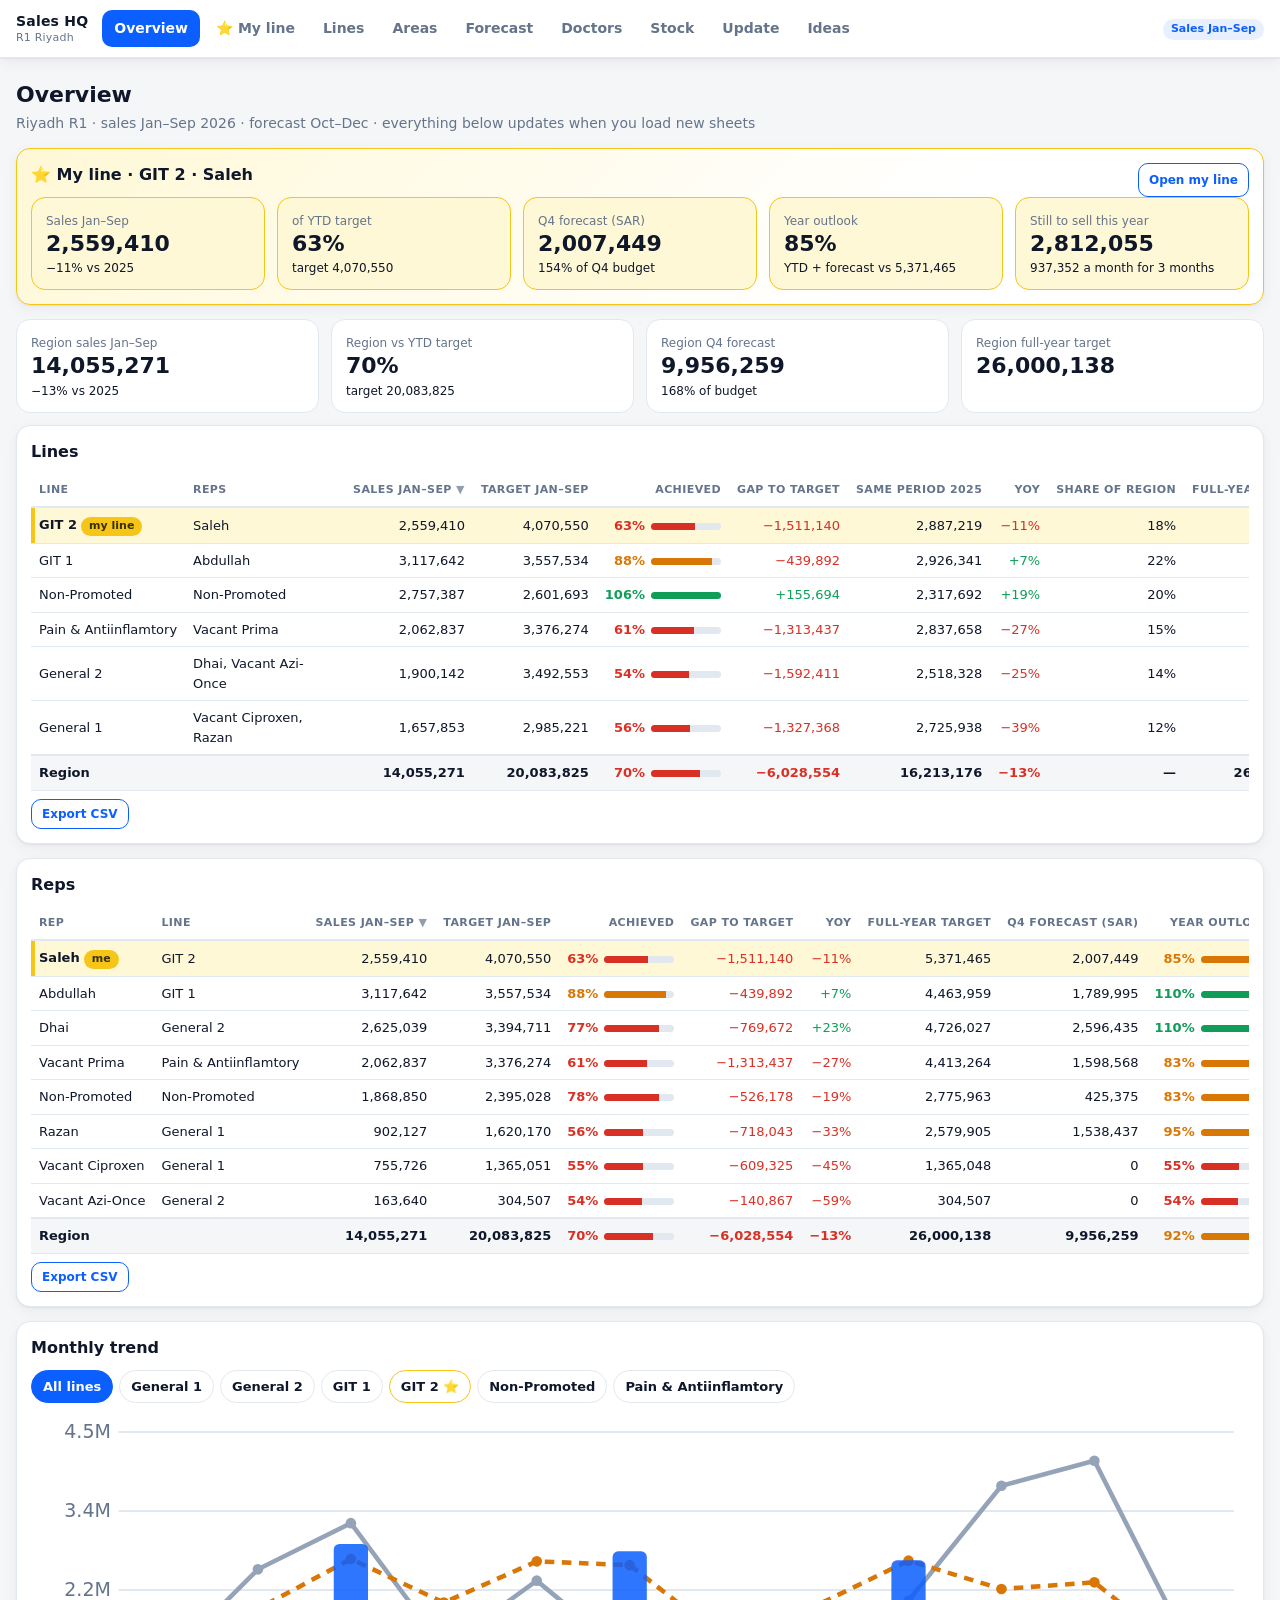
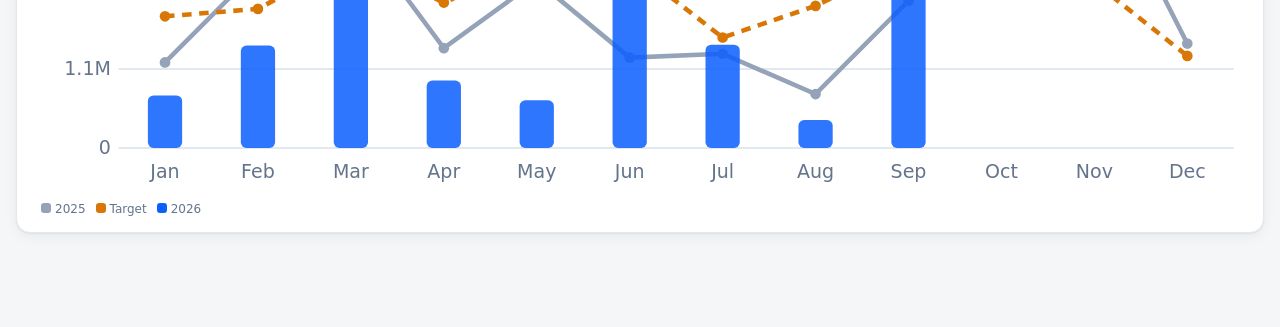
==== hq/index.html @ 97398ceb "New Sales HQ dashboard at /hq: lines, areas, forecast, doctors, stock, update center Co-Authored-By:" ====
<!doctype html><html lang="en"><head><meta charset="utf-8"><meta name="viewport" content="width=device-width,initial-scale=1"><title>Sales HQ · R1 Riyadh</title><meta name="description" content="Sales, forecast, doctors and stock dashboard for R1 Riyadh"><link rel="icon" href="data:image/svg+xml,%3Csvg xmlns='http://www.w3.org/2000/svg' viewBox='0 0 32 32'%3E%3Crect width='32' height='32' rx='8' fill='%230b5fff'/%3E%3Cpath d='M7 22l6-7 5 4 7-10' stroke='%23fff' stroke-width='3' fill='none' stroke-linecap='round' stroke-linejoin='round'/%3E%3C/svg%3E"><style>:root{--bg:#f5f6f8;--card:#fff;--ink:#0f172a;--mut:#64748b;--line:#e2e8f0;--brand:#0b5fff;--brand2:#e8f0ff;--ok:#0f9d58;--okbg:#e6f6ee;--warn:#d97706;--warnbg:#fff4e0;--bad:#d93025;--badbg:#fdeceb;--mine:#fff8d6;--mineb:#f5c518;--shadow:0 1px 2px rgba(15,23,42,.06),0 4px 14px rgba(15,23,42,.05)}
@media (prefers-color-scheme:dark){:root:not([data-theme=light]){--bg:#0b1020;--card:#141b2e;--ink:#e6ebf5;--mut:#94a3b8;--line:#243049;--brand:#6aa1ff;--brand2:#18284d;--ok:#3ddc97;--okbg:#10301f;--warn:#fbbf24;--warnbg:#3a2a0a;--bad:#ff7b72;--badbg:#3a1614;--mine:#3a3410;--mineb:#c9a400;--shadow:none}}
:root[data-theme=dark]{--bg:#0b1020;--card:#141b2e;--ink:#e6ebf5;--mut:#94a3b8;--line:#243049;--brand:#6aa1ff;--brand2:#18284d;--ok:#3ddc97;--okbg:#10301f;--warn:#fbbf24;--warnbg:#3a2a0a;--bad:#ff7b72;--badbg:#3a1614;--mine:#3a3410;--mineb:#c9a400;--shadow:none}
*{box-sizing:border-box}html{-webkit-text-size-adjust:100%}
body{margin:0;background:var(--bg);color:var(--ink);font:14px/1.5 Inter,system-ui,-apple-system,Segoe UI,Roboto,sans-serif}
a{color:var(--brand)}
header.top{position:sticky;top:0;z-index:20;background:var(--card);border-bottom:1px solid var(--line);box-shadow:var(--shadow)}
.top .in{max-width:1280px;margin:0 auto;padding:10px 16px;display:flex;align-items:center;gap:14px}
.brand{font-weight:800;letter-spacing:.2px;white-space:nowrap;cursor:pointer}.brand small{display:block;font-weight:500;color:var(--mut);font-size:11px;margin-top:-2px}
@media(max-width:760px){.top .in{flex-wrap:wrap;gap:6px}nav{order:3;flex:1 1 100%}#fresh{margin-left:auto}}
nav{display:flex;gap:4px;overflow-x:auto;scrollbar-width:none;flex:1}nav::-webkit-scrollbar{display:none}
nav a{padding:8px 12px;border-radius:10px;color:var(--mut);text-decoration:none;font-weight:600;white-space:nowrap}
nav a:hover{background:var(--brand2);color:var(--brand)}nav a.on{background:var(--brand);color:#fff}
nav a.me.on{background:#b7791f}
.badge{display:inline-block;padding:2px 8px;border-radius:99px;font-size:11px;font-weight:700;background:var(--brand2);color:var(--brand);white-space:nowrap}
.badge.warn{background:var(--warnbg);color:var(--warn)}.badge.ok{background:var(--okbg);color:var(--ok)}.badge.bad{background:var(--badbg);color:var(--bad)}
main{max-width:1280px;margin:0 auto;padding:16px 16px 80px}
h1{font-size:22px;margin:4px 0 2px}h2{font-size:16px;margin:0 0 10px}h3{font-size:14px;margin:0 0 8px}
.sub{color:var(--mut);margin:0 0 14px}
.card{background:var(--card);border:1px solid var(--line);border-radius:14px;padding:14px;margin-bottom:14px;box-shadow:var(--shadow)}
.card.mine{border-color:var(--mineb);background:linear-gradient(135deg,var(--mine),var(--card) 70%)}
.grid{display:grid;gap:12px}.g2{grid-template-columns:repeat(2,1fr)}.g3{grid-template-columns:repeat(3,1fr)}.g4{grid-template-columns:repeat(4,1fr)}.g5{grid-template-columns:repeat(5,1fr)}
@media(max-width:860px){.g4,.g5{grid-template-columns:repeat(2,1fr)}.g3{grid-template-columns:repeat(2,1fr)}.g2{grid-template-columns:1fr}}
@media(max-width:480px){.g3{grid-template-columns:1fr 1fr}}
.kpi{background:var(--card);border:1px solid var(--line);border-radius:14px;padding:12px 14px}.kpi b{display:block;font-size:22px;line-height:1.2}.kpi span{color:var(--mut);font-size:12px}.kpi i{font-style:normal;font-size:12px;display:block;margin-top:2px}
.kpi.mine{border-color:var(--mineb);background:var(--mine)}
.up{color:var(--ok)}.dn{color:var(--bad)}.mut{color:var(--mut)}.warn{color:var(--warn)}
.chips{display:flex;flex-wrap:wrap;gap:6px;margin:0 0 10px;align-items:center}
.chip{border:1px solid var(--line);background:var(--card);color:var(--ink);padding:6px 11px;border-radius:99px;cursor:pointer;font:inherit;font-weight:600;font-size:13px}
.chip:hover{border-color:var(--brand)}.chip.on{background:var(--brand);border-color:var(--brand);color:#fff}.chip.mine{border-color:var(--mineb)}.chip.mine.on{background:#b7791f;border-color:#b7791f}
.lab{font-size:11px;text-transform:uppercase;letter-spacing:.6px;color:var(--mut);font-weight:700;margin:8px 0 4px}
input.q,select.q{border:1px solid var(--line);background:var(--card);color:var(--ink);border-radius:10px;padding:8px 10px;font:inherit;min-width:180px}
.btn{border:1px solid var(--brand);background:var(--brand);color:#fff;padding:8px 14px;border-radius:10px;font:inherit;font-weight:700;cursor:pointer}.btn.sec{background:var(--card);color:var(--brand)}.btn.sm{padding:5px 10px;font-size:12px}.btn:disabled{opacity:.5;cursor:default}
.scroll{overflow-x:auto}
table.t{border-collapse:collapse;width:100%;font-size:13px}
table.t th{position:sticky;top:0;background:var(--card);text-align:right;font-size:11px;text-transform:uppercase;letter-spacing:.4px;color:var(--mut);padding:8px 8px;border-bottom:2px solid var(--line);white-space:nowrap;cursor:pointer;user-select:none}
table.t th.tl,table.t td.tl{text-align:left}
table.t td{padding:7px 8px;border-bottom:1px solid var(--line);text-align:right;white-space:nowrap}
table.t td.wrap{white-space:normal;min-width:160px}
table.t tr:hover td{background:var(--brand2)}
table.t tr.mine td{background:var(--mine)}table.t tr.mine td:first-child{box-shadow:inset 4px 0 0 var(--mineb)}
table.t tr.tot td{font-weight:800;border-top:2px solid var(--line);background:var(--bg)}
table.t tr.grp td{background:var(--bg);font-weight:800;text-align:left}
table.t th .ar{opacity:.7}
.bar{display:inline-block;width:70px;height:7px;background:var(--line);border-radius:6px;vertical-align:middle;margin-left:6px;overflow:hidden}.bar i{display:block;height:100%}
.pill{display:inline-block;padding:1px 8px;border-radius:99px;font-size:11px;font-weight:700}
.pill.ok{background:var(--okbg);color:var(--ok)}.pill.warn{background:var(--warnbg);color:var(--warn)}.pill.bad{background:var(--badbg);color:var(--bad)}.pill.mut{background:var(--line);color:var(--mut)}.pill.me{background:var(--mineb);color:#3a2f00}
.note{color:var(--mut);font-size:12px;margin-top:8px}
.row2{display:flex;gap:12px;flex-wrap:wrap}.row2>*{flex:1 1 320px}
.drop{border:2px dashed var(--line);border-radius:14px;padding:26px;text-align:center;color:var(--mut);cursor:pointer;background:var(--card)}.drop.on{border-color:var(--brand);background:var(--brand2);color:var(--brand)}
.modal{position:fixed;inset:0;background:rgba(15,23,42,.5);z-index:50;display:flex;align-items:flex-start;justify-content:center;padding:30px 12px;overflow:auto}
.modal .box{background:var(--card);border-radius:16px;max-width:1000px;width:100%;padding:16px;box-shadow:0 20px 60px rgba(0,0,0,.35)}
.modal .hd{display:flex;justify-content:space-between;align-items:center;margin-bottom:10px}
.hl{background:var(--warnbg);border-left:4px solid var(--warn);padding:8px 12px;border-radius:8px;margin:6px 0}
.hl.ok{background:var(--okbg);border-color:var(--ok)}.hl.bad{background:var(--badbg);border-color:var(--bad)}
.svg text{fill:var(--mut);font-size:10px}.legend{font-size:12px;color:var(--mut)}.legend i{display:inline-block;width:10px;height:10px;border-radius:3px;margin:0 4px 0 10px}
.toast{position:fixed;bottom:18px;left:50%;transform:translateX(-50%);background:var(--ink);color:var(--bg);padding:10px 16px;border-radius:12px;z-index:90;font-weight:600}
.empty{padding:28px;text-align:center;color:var(--mut)}
@media print{header.top,.noprint{display:none}main{padding:0}.card{box-shadow:none}}
</style></head><body><header class="top"><div class="in"><div class="brand" onclick="location.hash='#/home'">Sales HQ<small>R1 Riyadh</small></div><nav id="nav"></nav><div id="fresh"></div></div></header><main id="app"></main>
<script>/*! xlsx.js (C) 2013-present SheetJS -- http://sheetjs.com */
var DO_NOT_EXPORT_CODEPAGE=true;var cptable={version:"1.15.0"};cptable[437]=function(){var e="\0\b\t\n\x0B\f\r !\"#$%&'()*+,-./0123456789:;<=>?@ABCDEFGHIJKLMNOPQRSTUVWXYZ[\\]^_`abcdefghijklmnopqrstuvwxyz{|}~ÇüéâäàåçêëèïîìÄÅÉæÆôöòûùÿÖÜ¢£¥₧ƒáíóúñÑªº¿⌐¬½¼¡«»░▒▓│┤╡╢╖╕╣║╗╝╜╛┐└┴┬├─┼╞╟╚╔╩╦╠═╬╧╨╤╥╙╘╒╓╫╪┘┌█▄▌▐▀αßΓπΣσµτΦΘΩδ∞φε∩≡±≥≤⌠⌡÷≈°∙·√ⁿ²■ ",r=[],t={};for(var a=0;a!=e.length;++a){if(e.charCodeAt(a)!==65533)t[e.charAt(a)]=a;r[a]=e.charAt(a)}return{enc:t,dec:r}}();cptable[620]=function(){var e="\0\b\t\n\x0B\f\r !\"#$%&'()*+,-./0123456789:;<=>?@ABCDEFGHIJKLMNOPQRSTUVWXYZ[\\]^_`abcdefghijklmnopqrstuvwxyz{|}~ÇüéâäàąçêëèïîćÄĄĘęłôöĆûùŚÖÜ¢Ł¥śƒŹŻóÓńŃźż¿⌐¬½¼¡«»░▒▓│┤╡╢╖╕╣║╗╝╜╛┐└┴┬├─┼╞╟╚╔╩╦╠═╬╧╨╤╥╙╘╒╓╫╪┘┌█▄▌▐▀αßΓπΣσµτΦΘΩδ∞φε∩≡±≥≤⌠⌡÷≈°∙·√ⁿ²■ ",r=[],t={};for(var a=0;a!=e.length;++a){if(e.charCodeAt(a)!==65533)t[e.charAt(a)]=a;r[a]=e.charAt(a)}return{enc:t,dec:r}}();cptable[737]=function(){var e="\0\b\t\n\x0B\f\r !\"#$%&'()*+,-./0123456789:;<=>?@ABCDEFGHIJKLMNOPQRSTUVWXYZ[\\]^_`abcdefghijklmnopqrstuvwxyz{|}~ΑΒΓΔΕΖΗΘΙΚΛΜΝΞΟΠΡΣΤΥΦΧΨΩαβγδεζηθικλμνξοπρσςτυφχψ░▒▓│┤╡╢╖╕╣║╗╝╜╛┐└┴┬├─┼╞╟╚╔╩╦╠═╬╧╨╤╥╙╘╒╓╫╪┘┌█▄▌▐▀ωάέήϊίόύϋώΆΈΉΊΌΎΏ±≥≤ΪΫ÷≈°∙·√ⁿ²■ ",r=[],t={};for(var a=0;a!=e.length;++a){if(e.charCodeAt(a)!==65533)t[e.charAt(a)]=a;r[a]=e.charAt(a)}return{enc:t,dec:r}}();cptable[850]=function(){var e="\0\b\t\n\x0B\f\r !\"#$%&'()*+,-./0123456789:;<=>?@ABCDEFGHIJKLMNOPQRSTUVWXYZ[\\]^_`abcdefghijklmnopqrstuvwxyz{|}~ÇüéâäàåçêëèïîìÄÅÉæÆôöòûùÿÖÜø£Ø×ƒáíóúñÑªº¿®¬½¼¡«»░▒▓│┤ÁÂÀ©╣║╗╝¢¥┐└┴┬├─┼ãÃ╚╔╩╦╠═╬¤ðÐÊËÈıÍÎÏ┘┌█▄¦Ì▀ÓßÔÒõÕµþÞÚÛÙýÝ¯´­±‗¾¶§÷¸°¨·¹³²■ ",r=[],t={};for(var a=0;a!=e.length;++a){if(e.charCodeAt(a)!==65533)t[e.charAt(a)]=a;r[a]=e.charAt(a)}return{enc:t,dec:r}}();cptable[852]=function(){var e="\0\b\t\n\x0B\f\r !\"#$%&'()*+,-./0123456789:;<=>?@ABCDEFGHIJKLMNOPQRSTUVWXYZ[\\]^_`abcdefghijklmnopqrstuvwxyz{|}~ÇüéâäůćçłëŐőîŹÄĆÉĹĺôöĽľŚśÖÜŤťŁ×čáíóúĄąŽžĘę¬źČş«»░▒▓│┤ÁÂĚŞ╣║╗╝Żż┐└┴┬├─┼Ăă╚╔╩╦╠═╬¤đĐĎËďŇÍÎě┘┌█▄ŢŮ▀ÓßÔŃńňŠšŔÚŕŰýÝţ´­˝˛ˇ˘§÷¸°¨˙űŘř■ ",r=[],t={};for(var a=0;a!=e.length;++a){if(e.charCodeAt(a)!==65533)t[e.charAt(a)]=a;r[a]=e.charAt(a)}return{enc:t,dec:r}}();cptable[857]=function(){var e="\0\b\t\n\x0B\f\r !\"#$%&'()*+,-./0123456789:;<=>?@ABCDEFGHIJKLMNOPQRSTUVWXYZ[\\]^_`abcdefghijklmnopqrstuvwxyz{|}~ÇüéâäàåçêëèïîıÄÅÉæÆôöòûùİÖÜø£ØŞşáíóúñÑĞğ¿®¬½¼¡«»░▒▓│┤ÁÂÀ©╣║╗╝¢¥┐└┴┬├─┼ãÃ╚╔╩╦╠═╬¤ºªÊËÈ�ÍÎÏ┘┌█▄¦Ì▀ÓßÔÒõÕµ�×ÚÛÙìÿ¯´­±�¾¶§÷¸°¨·¹³²■ ",r=[],t={};for(var a=0;a!=e.length;++a){if(e.charCodeAt(a)!==65533)t[e.charAt(a)]=a;r[a]=e.charAt(a)}return{enc:t,dec:r}}();cptable[861]=function(){var e="\0\b\t\n\x0B\f\r !\"#$%&'()*+,-./0123456789:;<=>?@ABCDEFGHIJKLMNOPQRSTUVWXYZ[\\]^_`abcdefghijklmnopqrstuvwxyz{|}~ÇüéâäàåçêëèÐðÞÄÅÉæÆôöþûÝýÖÜø£Ø₧ƒáíóúÁÍÓÚ¿⌐¬½¼¡«»░▒▓│┤╡╢╖╕╣║╗╝╜╛┐└┴┬├─┼╞╟╚╔╩╦╠═╬╧╨╤╥╙╘╒╓╫╪┘┌█▄▌▐▀αßΓπΣσµτΦΘΩδ∞φε∩≡±≥≤⌠⌡÷≈°∙·√ⁿ²■ ",r=[],t={};for(var a=0;a!=e.length;++a){if(e.charCodeAt(a)!==65533)t[e.charAt(a)]=a;r[a]=e.charAt(a)}return{enc:t,dec:r}}();cptable[865]=function(){var e="\0\b\t\n\x0B\f\r !\"#$%&'()*+,-./0123456789:;<=>?@ABCDEFGHIJKLMNOPQRSTUVWXYZ[\\]^_`abcdefghijklmnopqrstuvwxyz{|}~ÇüéâäàåçêëèïîìÄÅÉæÆôöòûùÿÖÜø£Ø₧ƒáíóúñÑªº¿⌐¬½¼¡«¤░▒▓│┤╡╢╖╕╣║╗╝╜╛┐└┴┬├─┼╞╟╚╔╩╦╠═╬╧╨╤╥╙╘╒╓╫╪┘┌█▄▌▐▀αßΓπΣσµτΦΘΩδ∞φε∩≡±≥≤⌠⌡÷≈°∙·√ⁿ²■ ",r=[],t={};for(var a=0;a!=e.length;++a){if(e.charCodeAt(a)!==65533)t[e.charAt(a)]=a;r[a]=e.charAt(a)}return{enc:t,dec:r}}();cptable[866]=function(){var e="\0\b\t\n\x0B\f\r !\"#$%&'()*+,-./0123456789:;<=>?@ABCDEFGHIJKLMNOPQRSTUVWXYZ[\\]^_`abcdefghijklmnopqrstuvwxyz{|}~АБВГДЕЖЗИЙКЛМНОПРСТУФХЦЧШЩЪЫЬЭЮЯабвгдежзийклмноп░▒▓│┤╡╢╖╕╣║╗╝╜╛┐└┴┬├─┼╞╟╚╔╩╦╠═╬╧╨╤╥╙╘╒╓╫╪┘┌█▄▌▐▀рстуфхцчшщъыьэюяЁёЄєЇїЎў°∙·√№¤■ ",r=[],t={};for(var a=0;a!=e.length;++a){if(e.charCodeAt(a)!==65533)t[e.charAt(a)]=a;r[a]=e.charAt(a)}return{enc:t,dec:r}}();cptable[874]=function(){var e="\0\b\t\n\x0B\f\r !\"#$%&'()*+,-./0123456789:;<=>?@ABCDEFGHIJKLMNOPQRSTUVWXYZ[\\]^_`abcdefghijklmnopqrstuvwxyz{|}~€����…�����������‘’“”•–—�������� กขฃคฅฆงจฉชซฌญฎฏฐฑฒณดตถทธนบปผฝพฟภมยรฤลฦวศษสหฬอฮฯะัาำิีึืฺุู����฿เแโใไๅๆ็่้๊๋์ํ๎๏๐๑๒๓๔๕๖๗๘๙๚๛����",r=[],t={};for(var a=0;a!=e.length;++a){if(e.charCodeAt(a)!==65533)t[e.charAt(a)]=a;r[a]=e.charAt(a)}return{enc:t,dec:r}}();cptable[895]=function(){var e="\0\b\t\n\x0B\f\r !\"#$%&'()*+,-./0123456789:;<=>?@ABCDEFGHIJKLMNOPQRSTUVWXYZ[\\]^_`abcdefghijklmnopqrstuvwxyz{|}~ČüéďäĎŤčěĚĹÍľǪÄÁÉžŽôöÓůÚýÖÜŠĽÝŘťáíóúňŇŮÔšřŕŔ¼§«»░▒▓│┤╡╢╖╕╣║╗╝╜╛┐└┴┬├─┼╞╟╚╔╩╦╠═╬╧╨╤╥╙╘╒╓╫╪┘┌█▄▌▐▀αßΓπΣσµτΦΘΩδ∞φε∩≡±≥≤⌠⌡÷≈°∙·√ⁿ²■ ",r=[],t={};for(var a=0;a!=e.length;++a){if(e.charCodeAt(a)!==65533)t[e.charAt(a)]=a;r[a]=e.charAt(a)}return{enc:t,dec:r}}();cptable[932]=function(){var e=[],r={},t=[],a;t[0]="\0\b\t\n\x0B\f\r !\"#$%&'()*+,-./0123456789:;<=>?@ABCDEFGHIJKLMNOPQRSTUVWXYZ[\\]^_`abcdefghijklmnopqrstuvwxyz{|}~���������������������������������｡｢｣､･ｦｧｨｩｪｫｬｭｮｯｰｱｲｳｴｵｶｷｸｹｺｻｼｽｾｿﾀﾁﾂﾃﾄﾅﾆﾇﾈﾉﾊﾋﾌﾍﾎﾏﾐﾑﾒﾓﾔﾕﾖﾗﾘﾙﾚﾛﾜﾝﾞﾟ��������������������������������".split("");for(a=0;a!=t[0].length;++a)if(t[0][a].charCodeAt(0)!==65533){r[t[0][a]]=0+a;e[0+a]=t[0][a]}t[129]="����������������������������������������������������������������　、。，．・：；？！゛゜´｀¨＾￣＿ヽヾゝゞ〃仝々〆〇ー―‐／＼～∥｜…‥‘’“”（）〔〕［］｛｝〈〉《》「」『』【】＋－±×�÷＝≠＜＞≦≧∞∴♂♀°′″℃￥＄￠￡％＃＆＊＠§☆★○●◎◇◆□■△▲▽▼※〒→←↑↓〓�����������∈∋⊆⊇⊂⊃∪∩��������∧∨￢⇒⇔∀∃�����������∠⊥⌒∂∇≡≒≪≫√∽∝∵∫∬�������Å‰♯♭♪†‡¶����◯���".split("");for(a=0;a!=t[129].length;++a)if(t[129][a].charCodeAt(0)!==65533){r[t[129][a]]=33024+a;e[33024+a]=t[129][a]}t[130]="�������������������������������������������������������������������������������０１２３４５６７８９�������ＡＢＣＤＥＦＧＨＩＪＫＬＭＮＯＰＱＲＳＴＵＶＷＸＹＺ�������ａｂｃｄｅｆｇｈｉｊｋｌｍｎｏｐｑｒｓｔｕｖｗｘｙｚ����ぁあぃいぅうぇえぉおかがきぎくぐけげこごさざしじすずせぜそぞただちぢっつづてでとどなにぬねのはばぱひびぴふぶぷへべぺほぼぽまみむめもゃやゅゆょよらりるれろゎわゐゑをん��������������".split("");for(a=0;a!=t[130].length;++a)if(t[130][a].charCodeAt(0)!==65533){r[t[130][a]]=33280+a;e[33280+a]=t[130][a]}t[131]="����������������������������������������������������������������ァアィイゥウェエォオカガキギクグケゲコゴサザシジスズセゼソゾタダチヂッツヅテデトドナニヌネノハバパヒビピフブプヘベペホボポマミ�ムメモャヤュユョヨラリルレロヮワヰヱヲンヴヵヶ��������ΑΒΓΔΕΖΗΘΙΚΛΜΝΞΟΠΡΣΤΥΦΧΨΩ��������αβγδεζηθικλμνξοπρστυφχψω�����������������������������������������".split("");for(a=0;a!=t[131].length;++a)if(t[131][a].charCodeAt(0)!==65533){r[t[131][a]]=33536+a;e[33536+a]=t[131][a]}t[132]="����������������������������������������������������������������АБВГДЕЁЖЗИЙКЛМНОПРСТУФХЦЧШЩЪЫЬЭЮЯ���������������абвгдеёжзийклмн�опрстуфхцчшщъыьэюя�������������─│┌┐┘└├┬┤┴┼━┃┏┓┛┗┣┳┫┻╋┠┯┨┷┿┝┰┥┸╂�����������������������������������������������������������������".split("");for(a=0;a!=t[132].length;++a)if(t[132][a].charCodeAt(0)!==65533){r[t[132][a]]=33792+a;e[33792+a]=t[132][a]}t[135]="����������������������������������������������������������������①②③④⑤⑥⑦⑧⑨⑩⑪⑫⑬⑭⑮⑯⑰⑱⑲⑳ⅠⅡⅢⅣⅤⅥⅦⅧⅨⅩ�㍉㌔㌢㍍㌘㌧㌃㌶㍑㍗㌍㌦㌣㌫㍊㌻㎜㎝㎞㎎㎏㏄㎡��������㍻�〝〟№㏍℡㊤㊥㊦㊧㊨㈱㈲㈹㍾㍽㍼≒≡∫∮∑√⊥∠∟⊿∵∩∪���������������������������������������������������������������������������������������������������".split("");for(a=0;a!=t[135].length;++a)if(t[135][a].charCodeAt(0)!==65533){r[t[135][a]]=34560+a;e[34560+a]=t[135][a]}t[136]="���������������������������������������������������������������������������������������������������������������������������������������������������������������亜唖娃阿哀愛挨姶逢葵茜穐悪握渥旭葦芦鯵梓圧斡扱宛姐虻飴絢綾鮎或粟袷安庵按暗案闇鞍杏以伊位依偉囲夷委威尉惟意慰易椅為畏異移維緯胃萎衣謂違遺医井亥域育郁磯一壱溢逸稲茨芋鰯允印咽員因姻引飲淫胤蔭���".split("");for(a=0;a!=t[136].length;++a)if(t[136][a].charCodeAt(0)!==65533){r[t[136][a]]=34816+a;e[34816+a]=t[136][a]}t[137]="����������������������������������������������������������������院陰隠韻吋右宇烏羽迂雨卯鵜窺丑碓臼渦嘘唄欝蔚鰻姥厩浦瓜閏噂云運雲荏餌叡営嬰影映曳栄永泳洩瑛盈穎頴英衛詠鋭液疫益駅悦謁越閲榎厭円�園堰奄宴延怨掩援沿演炎焔煙燕猿縁艶苑薗遠鉛鴛塩於汚甥凹央奥往応押旺横欧殴王翁襖鴬鴎黄岡沖荻億屋憶臆桶牡乙俺卸恩温穏音下化仮何伽価佳加可嘉夏嫁家寡科暇果架歌河火珂禍禾稼箇花苛茄荷華菓蝦課嘩貨迦過霞蚊俄峨我牙画臥芽蛾賀雅餓駕介会解回塊壊廻快怪悔恢懐戒拐改���".split("");for(a=0;a!=t[137].length;++a)if(t[137][a].charCodeAt(0)!==65533){r[t[137][a]]=35072+a;e[35072+a]=t[137][a]}t[138]="����������������������������������������������������������������魁晦械海灰界皆絵芥蟹開階貝凱劾外咳害崖慨概涯碍蓋街該鎧骸浬馨蛙垣柿蛎鈎劃嚇各廓拡撹格核殻獲確穫覚角赫較郭閣隔革学岳楽額顎掛笠樫�橿梶鰍潟割喝恰括活渇滑葛褐轄且鰹叶椛樺鞄株兜竃蒲釜鎌噛鴨栢茅萱粥刈苅瓦乾侃冠寒刊勘勧巻喚堪姦完官寛干幹患感慣憾換敢柑桓棺款歓汗漢澗潅環甘監看竿管簡緩缶翰肝艦莞観諌貫還鑑間閑関陥韓館舘丸含岸巌玩癌眼岩翫贋雁頑顔願企伎危喜器基奇嬉寄岐希幾忌揮机旗既期棋棄���".split("");for(a=0;a!=t[138].length;++a)if(t[138][a].charCodeAt(0)!==65533){r[t[138][a]]=35328+a;e[35328+a]=t[138][a]}t[139]="����������������������������������������������������������������機帰毅気汽畿祈季稀紀徽規記貴起軌輝飢騎鬼亀偽儀妓宜戯技擬欺犠疑祇義蟻誼議掬菊鞠吉吃喫桔橘詰砧杵黍却客脚虐逆丘久仇休及吸宮弓急救�朽求汲泣灸球究窮笈級糾給旧牛去居巨拒拠挙渠虚許距鋸漁禦魚亨享京供侠僑兇競共凶協匡卿叫喬境峡強彊怯恐恭挟教橋況狂狭矯胸脅興蕎郷鏡響饗驚仰凝尭暁業局曲極玉桐粁僅勤均巾錦斤欣欽琴禁禽筋緊芹菌衿襟謹近金吟銀九倶句区狗玖矩苦躯駆駈駒具愚虞喰空偶寓遇隅串櫛釧屑屈���".split("");for(a=0;a!=t[139].length;++a)if(t[139][a].charCodeAt(0)!==65533){r[t[139][a]]=35584+a;e[35584+a]=t[139][a]}t[140]="����������������������������������������������������������������掘窟沓靴轡窪熊隈粂栗繰桑鍬勲君薫訓群軍郡卦袈祁係傾刑兄啓圭珪型契形径恵慶慧憩掲携敬景桂渓畦稽系経継繋罫茎荊蛍計詣警軽頚鶏芸迎鯨�劇戟撃激隙桁傑欠決潔穴結血訣月件倹倦健兼券剣喧圏堅嫌建憲懸拳捲検権牽犬献研硯絹県肩見謙賢軒遣鍵険顕験鹸元原厳幻弦減源玄現絃舷言諺限乎個古呼固姑孤己庫弧戸故枯湖狐糊袴股胡菰虎誇跨鈷雇顧鼓五互伍午呉吾娯後御悟梧檎瑚碁語誤護醐乞鯉交佼侯候倖光公功効勾厚口向���".split("");for(a=0;a!=t[140].length;++a)if(t[140][a].charCodeAt(0)!==65533){r[t[140][a]]=35840+a;e[35840+a]=t[140][a]}t[141]="����������������������������������������������������������������后喉坑垢好孔孝宏工巧巷幸広庚康弘恒慌抗拘控攻昂晃更杭校梗構江洪浩港溝甲皇硬稿糠紅紘絞綱耕考肯肱腔膏航荒行衡講貢購郊酵鉱砿鋼閤降�項香高鴻剛劫号合壕拷濠豪轟麹克刻告国穀酷鵠黒獄漉腰甑忽惚骨狛込此頃今困坤墾婚恨懇昏昆根梱混痕紺艮魂些佐叉唆嵯左差査沙瑳砂詐鎖裟坐座挫債催再最哉塞妻宰彩才採栽歳済災采犀砕砦祭斎細菜裁載際剤在材罪財冴坂阪堺榊肴咲崎埼碕鷺作削咋搾昨朔柵窄策索錯桜鮭笹匙冊刷���".split("");for(a=0;a!=t[141].length;++a)if(t[141][a].charCodeAt(0)!==65533){r[t[141][a]]=36096+a;e[36096+a]=t[141][a]}t[142]="����������������������������������������������������������������察拶撮擦札殺薩雑皐鯖捌錆鮫皿晒三傘参山惨撒散桟燦珊産算纂蚕讃賛酸餐斬暫残仕仔伺使刺司史嗣四士始姉姿子屍市師志思指支孜斯施旨枝止�死氏獅祉私糸紙紫肢脂至視詞詩試誌諮資賜雌飼歯事似侍児字寺慈持時次滋治爾璽痔磁示而耳自蒔辞汐鹿式識鴫竺軸宍雫七叱執失嫉室悉湿漆疾質実蔀篠偲柴芝屡蕊縞舎写射捨赦斜煮社紗者謝車遮蛇邪借勺尺杓灼爵酌釈錫若寂弱惹主取守手朱殊狩珠種腫趣酒首儒受呪寿授樹綬需囚収周���".split("");for(a=0;a!=t[142].length;++a)if(t[142][a].charCodeAt(0)!==65533){r[t[142][a]]=36352+a;e[36352+a]=t[142][a]}t[143]="����������������������������������������������������������������宗就州修愁拾洲秀秋終繍習臭舟蒐衆襲讐蹴輯週酋酬集醜什住充十従戎柔汁渋獣縦重銃叔夙宿淑祝縮粛塾熟出術述俊峻春瞬竣舜駿准循旬楯殉淳�準潤盾純巡遵醇順処初所暑曙渚庶緒署書薯藷諸助叙女序徐恕鋤除傷償勝匠升召哨商唱嘗奨妾娼宵将小少尚庄床廠彰承抄招掌捷昇昌昭晶松梢樟樵沼消渉湘焼焦照症省硝礁祥称章笑粧紹肖菖蒋蕉衝裳訟証詔詳象賞醤鉦鍾鐘障鞘上丈丞乗冗剰城場壌嬢常情擾条杖浄状畳穣蒸譲醸錠嘱埴飾���".split("");for(a=0;a!=t[143].length;++a)if(t[143][a].charCodeAt(0)!==65533){r[t[143][a]]=36608+a;e[36608+a]=t[143][a]}t[144]="����������������������������������������������������������������拭植殖燭織職色触食蝕辱尻伸信侵唇娠寝審心慎振新晋森榛浸深申疹真神秦紳臣芯薪親診身辛進針震人仁刃塵壬尋甚尽腎訊迅陣靭笥諏須酢図厨�逗吹垂帥推水炊睡粋翠衰遂酔錐錘随瑞髄崇嵩数枢趨雛据杉椙菅頗雀裾澄摺寸世瀬畝是凄制勢姓征性成政整星晴棲栖正清牲生盛精聖声製西誠誓請逝醒青静斉税脆隻席惜戚斥昔析石積籍績脊責赤跡蹟碩切拙接摂折設窃節説雪絶舌蝉仙先千占宣専尖川戦扇撰栓栴泉浅洗染潜煎煽旋穿箭線���".split("");for(a=0;a!=t[144].length;++a)if(t[144][a].charCodeAt(0)!==65533){r[t[144][a]]=36864+a;e[36864+a]=t[144][a]}t[145]="����������������������������������������������������������������繊羨腺舛船薦詮賎践選遷銭銑閃鮮前善漸然全禅繕膳糎噌塑岨措曾曽楚狙疏疎礎祖租粗素組蘇訴阻遡鼠僧創双叢倉喪壮奏爽宋層匝惣想捜掃挿掻�操早曹巣槍槽漕燥争痩相窓糟総綜聡草荘葬蒼藻装走送遭鎗霜騒像増憎臓蔵贈造促側則即息捉束測足速俗属賊族続卒袖其揃存孫尊損村遜他多太汰詑唾堕妥惰打柁舵楕陀駄騨体堆対耐岱帯待怠態戴替泰滞胎腿苔袋貸退逮隊黛鯛代台大第醍題鷹滝瀧卓啄宅托択拓沢濯琢託鐸濁諾茸凧蛸只���".split("");for(a=0;a!=t[145].length;++a)if(t[145][a].charCodeAt(0)!==65533){r[t[145][a]]=37120+a;e[37120+a]=t[145][a]}t[146]="����������������������������������������������������������������叩但達辰奪脱巽竪辿棚谷狸鱈樽誰丹単嘆坦担探旦歎淡湛炭短端箪綻耽胆蛋誕鍛団壇弾断暖檀段男談値知地弛恥智池痴稚置致蜘遅馳築畜竹筑蓄�逐秩窒茶嫡着中仲宙忠抽昼柱注虫衷註酎鋳駐樗瀦猪苧著貯丁兆凋喋寵帖帳庁弔張彫徴懲挑暢朝潮牒町眺聴脹腸蝶調諜超跳銚長頂鳥勅捗直朕沈珍賃鎮陳津墜椎槌追鎚痛通塚栂掴槻佃漬柘辻蔦綴鍔椿潰坪壷嬬紬爪吊釣鶴亭低停偵剃貞呈堤定帝底庭廷弟悌抵挺提梯汀碇禎程締艇訂諦蹄逓���".split("");for(a=0;a!=t[146].length;++a)if(t[146][a].charCodeAt(0)!==65533){r[t[146][a]]=37376+a;e[37376+a]=t[146][a]}t[147]="����������������������������������������������������������������邸鄭釘鼎泥摘擢敵滴的笛適鏑溺哲徹撤轍迭鉄典填天展店添纏甜貼転顛点伝殿澱田電兎吐堵塗妬屠徒斗杜渡登菟賭途都鍍砥砺努度土奴怒倒党冬�凍刀唐塔塘套宕島嶋悼投搭東桃梼棟盗淘湯涛灯燈当痘祷等答筒糖統到董蕩藤討謄豆踏逃透鐙陶頭騰闘働動同堂導憧撞洞瞳童胴萄道銅峠鴇匿得徳涜特督禿篤毒独読栃橡凸突椴届鳶苫寅酉瀞噸屯惇敦沌豚遁頓呑曇鈍奈那内乍凪薙謎灘捺鍋楢馴縄畷南楠軟難汝二尼弐迩匂賑肉虹廿日乳入���".split("");for(a=0;a!=t[147].length;++a)if(t[147][a].charCodeAt(0)!==65533){r[t[147][a]]=37632+a;e[37632+a]=t[147][a]}t[148]="����������������������������������������������������������������如尿韮任妊忍認濡禰祢寧葱猫熱年念捻撚燃粘乃廼之埜嚢悩濃納能脳膿農覗蚤巴把播覇杷波派琶破婆罵芭馬俳廃拝排敗杯盃牌背肺輩配倍培媒梅�楳煤狽買売賠陪這蝿秤矧萩伯剥博拍柏泊白箔粕舶薄迫曝漠爆縛莫駁麦函箱硲箸肇筈櫨幡肌畑畠八鉢溌発醗髪伐罰抜筏閥鳩噺塙蛤隼伴判半反叛帆搬斑板氾汎版犯班畔繁般藩販範釆煩頒飯挽晩番盤磐蕃蛮匪卑否妃庇彼悲扉批披斐比泌疲皮碑秘緋罷肥被誹費避非飛樋簸備尾微枇毘琵眉美���".split("");for(a=0;a!=t[148].length;++a)if(t[148][a].charCodeAt(0)!==65533){r[t[148][a]]=37888+a;e[37888+a]=t[148][a]}t[149]="����������������������������������������������������������������鼻柊稗匹疋髭彦膝菱肘弼必畢筆逼桧姫媛紐百謬俵彪標氷漂瓢票表評豹廟描病秒苗錨鋲蒜蛭鰭品彬斌浜瀕貧賓頻敏瓶不付埠夫婦富冨布府怖扶敷�斧普浮父符腐膚芙譜負賦赴阜附侮撫武舞葡蕪部封楓風葺蕗伏副復幅服福腹複覆淵弗払沸仏物鮒分吻噴墳憤扮焚奮粉糞紛雰文聞丙併兵塀幣平弊柄並蔽閉陛米頁僻壁癖碧別瞥蔑箆偏変片篇編辺返遍便勉娩弁鞭保舗鋪圃捕歩甫補輔穂募墓慕戊暮母簿菩倣俸包呆報奉宝峰峯崩庖抱捧放方朋���".split("");for(a=0;a!=t[149].length;++a)if(t[149][a].charCodeAt(0)!==65533){r[t[149][a]]=38144+a;e[38144+a]=t[149][a]}t[150]="����������������������������������������������������������������法泡烹砲縫胞芳萌蓬蜂褒訪豊邦鋒飽鳳鵬乏亡傍剖坊妨帽忘忙房暴望某棒冒紡肪膨謀貌貿鉾防吠頬北僕卜墨撲朴牧睦穆釦勃没殆堀幌奔本翻凡盆�摩磨魔麻埋妹昧枚毎哩槙幕膜枕鮪柾鱒桝亦俣又抹末沫迄侭繭麿万慢満漫蔓味未魅巳箕岬密蜜湊蓑稔脈妙粍民眠務夢無牟矛霧鵡椋婿娘冥名命明盟迷銘鳴姪牝滅免棉綿緬面麺摸模茂妄孟毛猛盲網耗蒙儲木黙目杢勿餅尤戻籾貰問悶紋門匁也冶夜爺耶野弥矢厄役約薬訳躍靖柳薮鑓愉愈油癒���".split("");for(a=0;a!=t[150].length;++a)if(t[150][a].charCodeAt(0)!==65533){r[t[150][a]]=38400+a;e[38400+a]=t[150][a]}t[151]="����������������������������������������������������������������諭輸唯佑優勇友宥幽悠憂揖有柚湧涌猶猷由祐裕誘遊邑郵雄融夕予余与誉輿預傭幼妖容庸揚揺擁曜楊様洋溶熔用窯羊耀葉蓉要謡踊遥陽養慾抑欲�沃浴翌翼淀羅螺裸来莱頼雷洛絡落酪乱卵嵐欄濫藍蘭覧利吏履李梨理璃痢裏裡里離陸律率立葎掠略劉流溜琉留硫粒隆竜龍侶慮旅虜了亮僚両凌寮料梁涼猟療瞭稜糧良諒遼量陵領力緑倫厘林淋燐琳臨輪隣鱗麟瑠塁涙累類令伶例冷励嶺怜玲礼苓鈴隷零霊麗齢暦歴列劣烈裂廉恋憐漣煉簾練聯���".split("");for(a=0;a!=t[151].length;++a)if(t[151][a].charCodeAt(0)!==65533){r[t[151][a]]=38656+a;e[38656+a]=t[151][a]}t[152]="����������������������������������������������������������������蓮連錬呂魯櫓炉賂路露労婁廊弄朗楼榔浪漏牢狼篭老聾蝋郎六麓禄肋録論倭和話歪賄脇惑枠鷲亙亘鰐詫藁蕨椀湾碗腕��������������������������������������������弌丐丕个丱丶丼丿乂乖乘亂亅豫亊舒弍于亞亟亠亢亰亳亶从仍仄仆仂仗仞仭仟价伉佚估佛佝佗佇佶侈侏侘佻佩佰侑佯來侖儘俔俟俎俘俛俑俚俐俤俥倚倨倔倪倥倅伜俶倡倩倬俾俯們倆偃假會偕偐偈做偖偬偸傀傚傅傴傲���".split("");for(a=0;a!=t[152].length;++a)if(t[152][a].charCodeAt(0)!==65533){r[t[152][a]]=38912+a;e[38912+a]=t[152][a]}t[153]="����������������������������������������������������������������僉僊傳僂僖僞僥僭僣僮價僵儉儁儂儖儕儔儚儡儺儷儼儻儿兀兒兌兔兢竸兩兪兮冀冂囘册冉冏冑冓冕冖冤冦冢冩冪冫决冱冲冰况冽凅凉凛几處凩凭�凰凵凾刄刋刔刎刧刪刮刳刹剏剄剋剌剞剔剪剴剩剳剿剽劍劔劒剱劈劑辨辧劬劭劼劵勁勍勗勞勣勦飭勠勳勵勸勹匆匈甸匍匐匏匕匚匣匯匱匳匸區卆卅丗卉卍凖卞卩卮夘卻卷厂厖厠厦厥厮厰厶參簒雙叟曼燮叮叨叭叺吁吽呀听吭吼吮吶吩吝呎咏呵咎呟呱呷呰咒呻咀呶咄咐咆哇咢咸咥咬哄哈咨���".split("");for(a=0;a!=t[153].length;++a)if(t[153][a].charCodeAt(0)!==65533){r[t[153][a]]=39168+a;e[39168+a]=t[153][a]}t[154]="����������������������������������������������������������������咫哂咤咾咼哘哥哦唏唔哽哮哭哺哢唹啀啣啌售啜啅啖啗唸唳啝喙喀咯喊喟啻啾喘喞單啼喃喩喇喨嗚嗅嗟嗄嗜嗤嗔嘔嗷嘖嗾嗽嘛嗹噎噐營嘴嘶嘲嘸�噫噤嘯噬噪嚆嚀嚊嚠嚔嚏嚥嚮嚶嚴囂嚼囁囃囀囈囎囑囓囗囮囹圀囿圄圉圈國圍圓團圖嗇圜圦圷圸坎圻址坏坩埀垈坡坿垉垓垠垳垤垪垰埃埆埔埒埓堊埖埣堋堙堝塲堡塢塋塰毀塒堽塹墅墹墟墫墺壞墻墸墮壅壓壑壗壙壘壥壜壤壟壯壺壹壻壼壽夂夊夐夛梦夥夬夭夲夸夾竒奕奐奎奚奘奢奠奧奬奩���".split("");for(a=0;a!=t[154].length;++a)if(t[154][a].charCodeAt(0)!==65533){r[t[154][a]]=39424+a;e[39424+a]=t[154][a]}t[155]="����������������������������������������������������������������奸妁妝佞侫妣妲姆姨姜妍姙姚娥娟娑娜娉娚婀婬婉娵娶婢婪媚媼媾嫋嫂媽嫣嫗嫦嫩嫖嫺嫻嬌嬋嬖嬲嫐嬪嬶嬾孃孅孀孑孕孚孛孥孩孰孳孵學斈孺宀�它宦宸寃寇寉寔寐寤實寢寞寥寫寰寶寳尅將專對尓尠尢尨尸尹屁屆屎屓屐屏孱屬屮乢屶屹岌岑岔妛岫岻岶岼岷峅岾峇峙峩峽峺峭嶌峪崋崕崗嵜崟崛崑崔崢崚崙崘嵌嵒嵎嵋嵬嵳嵶嶇嶄嶂嶢嶝嶬嶮嶽嶐嶷嶼巉巍巓巒巖巛巫已巵帋帚帙帑帛帶帷幄幃幀幎幗幔幟幢幤幇幵并幺麼广庠廁廂廈廐廏���".split("");for(a=0;a!=t[155].length;++a)if(t[155][a].charCodeAt(0)!==65533){r[t[155][a]]=39680+a;e[39680+a]=t[155][a]}t[156]="����������������������������������������������������������������廖廣廝廚廛廢廡廨廩廬廱廳廰廴廸廾弃弉彝彜弋弑弖弩弭弸彁彈彌彎弯彑彖彗彙彡彭彳彷徃徂彿徊很徑徇從徙徘徠徨徭徼忖忻忤忸忱忝悳忿怡恠�怙怐怩怎怱怛怕怫怦怏怺恚恁恪恷恟恊恆恍恣恃恤恂恬恫恙悁悍惧悃悚悄悛悖悗悒悧悋惡悸惠惓悴忰悽惆悵惘慍愕愆惶惷愀惴惺愃愡惻惱愍愎慇愾愨愧慊愿愼愬愴愽慂慄慳慷慘慙慚慫慴慯慥慱慟慝慓慵憙憖憇憬憔憚憊憑憫憮懌懊應懷懈懃懆憺懋罹懍懦懣懶懺懴懿懽懼懾戀戈戉戍戌戔戛���".split("");for(a=0;a!=t[156].length;++a)if(t[156][a].charCodeAt(0)!==65533){r[t[156][a]]=39936+a;e[39936+a]=t[156][a]}t[157]="����������������������������������������������������������������戞戡截戮戰戲戳扁扎扞扣扛扠扨扼抂抉找抒抓抖拔抃抔拗拑抻拏拿拆擔拈拜拌拊拂拇抛拉挌拮拱挧挂挈拯拵捐挾捍搜捏掖掎掀掫捶掣掏掉掟掵捫�捩掾揩揀揆揣揉插揶揄搖搴搆搓搦搶攝搗搨搏摧摯摶摎攪撕撓撥撩撈撼據擒擅擇撻擘擂擱擧舉擠擡抬擣擯攬擶擴擲擺攀擽攘攜攅攤攣攫攴攵攷收攸畋效敖敕敍敘敞敝敲數斂斃變斛斟斫斷旃旆旁旄旌旒旛旙无旡旱杲昊昃旻杳昵昶昴昜晏晄晉晁晞晝晤晧晨晟晢晰暃暈暎暉暄暘暝曁暹曉暾暼���".split("");for(a=0;a!=t[157].length;++a)if(t[157][a].charCodeAt(0)!==65533){r[t[157][a]]=40192+a;e[40192+a]=t[157][a]}t[158]="����������������������������������������������������������������曄暸曖曚曠昿曦曩曰曵曷朏朖朞朦朧霸朮朿朶杁朸朷杆杞杠杙杣杤枉杰枩杼杪枌枋枦枡枅枷柯枴柬枳柩枸柤柞柝柢柮枹柎柆柧檜栞框栩桀桍栲桎�梳栫桙档桷桿梟梏梭梔條梛梃檮梹桴梵梠梺椏梍桾椁棊椈棘椢椦棡椌棍棔棧棕椶椒椄棗棣椥棹棠棯椨椪椚椣椡棆楹楷楜楸楫楔楾楮椹楴椽楙椰楡楞楝榁楪榲榮槐榿槁槓榾槎寨槊槝榻槃榧樮榑榠榜榕榴槞槨樂樛槿權槹槲槧樅榱樞槭樔槫樊樒櫁樣樓橄樌橲樶橸橇橢橙橦橈樸樢檐檍檠檄檢檣���".split("");for(a=0;a!=t[158].length;++a)if(t[158][a].charCodeAt(0)!==65533){r[t[158][a]]=40448+a;e[40448+a]=t[158][a]}t[159]="����������������������������������������������������������������檗蘗檻櫃櫂檸檳檬櫞櫑櫟檪櫚櫪櫻欅蘖櫺欒欖鬱欟欸欷盜欹飮歇歃歉歐歙歔歛歟歡歸歹歿殀殄殃殍殘殕殞殤殪殫殯殲殱殳殷殼毆毋毓毟毬毫毳毯�麾氈氓气氛氤氣汞汕汢汪沂沍沚沁沛汾汨汳沒沐泄泱泓沽泗泅泝沮沱沾沺泛泯泙泪洟衍洶洫洽洸洙洵洳洒洌浣涓浤浚浹浙涎涕濤涅淹渕渊涵淇淦涸淆淬淞淌淨淒淅淺淙淤淕淪淮渭湮渮渙湲湟渾渣湫渫湶湍渟湃渺湎渤滿渝游溂溪溘滉溷滓溽溯滄溲滔滕溏溥滂溟潁漑灌滬滸滾漿滲漱滯漲滌���".split("");for(a=0;a!=t[159].length;++a)if(t[159][a].charCodeAt(0)!==65533){r[t[159][a]]=40704+a;e[40704+a]=t[159][a]}t[224]="����������������������������������������������������������������漾漓滷澆潺潸澁澀潯潛濳潭澂潼潘澎澑濂潦澳澣澡澤澹濆澪濟濕濬濔濘濱濮濛瀉瀋濺瀑瀁瀏濾瀛瀚潴瀝瀘瀟瀰瀾瀲灑灣炙炒炯烱炬炸炳炮烟烋烝�烙焉烽焜焙煥煕熈煦煢煌煖煬熏燻熄熕熨熬燗熹熾燒燉燔燎燠燬燧燵燼燹燿爍爐爛爨爭爬爰爲爻爼爿牀牆牋牘牴牾犂犁犇犒犖犢犧犹犲狃狆狄狎狒狢狠狡狹狷倏猗猊猜猖猝猴猯猩猥猾獎獏默獗獪獨獰獸獵獻獺珈玳珎玻珀珥珮珞璢琅瑯琥珸琲琺瑕琿瑟瑙瑁瑜瑩瑰瑣瑪瑶瑾璋璞璧瓊瓏瓔珱���".split("");for(a=0;a!=t[224].length;++a)if(t[224][a].charCodeAt(0)!==65533){r[t[224][a]]=57344+a;e[57344+a]=t[224][a]}t[225]="����������������������������������������������������������������瓠瓣瓧瓩瓮瓲瓰瓱瓸瓷甄甃甅甌甎甍甕甓甞甦甬甼畄畍畊畉畛畆畚畩畤畧畫畭畸當疆疇畴疊疉疂疔疚疝疥疣痂疳痃疵疽疸疼疱痍痊痒痙痣痞痾痿�痼瘁痰痺痲痳瘋瘍瘉瘟瘧瘠瘡瘢瘤瘴瘰瘻癇癈癆癜癘癡癢癨癩癪癧癬癰癲癶癸發皀皃皈皋皎皖皓皙皚皰皴皸皹皺盂盍盖盒盞盡盥盧盪蘯盻眈眇眄眩眤眞眥眦眛眷眸睇睚睨睫睛睥睿睾睹瞎瞋瞑瞠瞞瞰瞶瞹瞿瞼瞽瞻矇矍矗矚矜矣矮矼砌砒礦砠礪硅碎硴碆硼碚碌碣碵碪碯磑磆磋磔碾碼磅磊磬���".split("");for(a=0;a!=t[225].length;++a)if(t[225][a].charCodeAt(0)!==65533){r[t[225][a]]=57600+a;e[57600+a]=t[225][a]}t[226]="����������������������������������������������������������������磧磚磽磴礇礒礑礙礬礫祀祠祗祟祚祕祓祺祿禊禝禧齋禪禮禳禹禺秉秕秧秬秡秣稈稍稘稙稠稟禀稱稻稾稷穃穗穉穡穢穩龝穰穹穽窈窗窕窘窖窩竈窰�窶竅竄窿邃竇竊竍竏竕竓站竚竝竡竢竦竭竰笂笏笊笆笳笘笙笞笵笨笶筐筺笄筍笋筌筅筵筥筴筧筰筱筬筮箝箘箟箍箜箚箋箒箏筝箙篋篁篌篏箴篆篝篩簑簔篦篥籠簀簇簓篳篷簗簍篶簣簧簪簟簷簫簽籌籃籔籏籀籐籘籟籤籖籥籬籵粃粐粤粭粢粫粡粨粳粲粱粮粹粽糀糅糂糘糒糜糢鬻糯糲糴糶糺紆���".split("");for(a=0;a!=t[226].length;++a)if(t[226][a].charCodeAt(0)!==65533){r[t[226][a]]=57856+a;e[57856+a]=t[226][a]}t[227]="����������������������������������������������������������������紂紜紕紊絅絋紮紲紿紵絆絳絖絎絲絨絮絏絣經綉絛綏絽綛綺綮綣綵緇綽綫總綢綯緜綸綟綰緘緝緤緞緻緲緡縅縊縣縡縒縱縟縉縋縢繆繦縻縵縹繃縷�縲縺繧繝繖繞繙繚繹繪繩繼繻纃緕繽辮繿纈纉續纒纐纓纔纖纎纛纜缸缺罅罌罍罎罐网罕罔罘罟罠罨罩罧罸羂羆羃羈羇羌羔羞羝羚羣羯羲羹羮羶羸譱翅翆翊翕翔翡翦翩翳翹飜耆耄耋耒耘耙耜耡耨耿耻聊聆聒聘聚聟聢聨聳聲聰聶聹聽聿肄肆肅肛肓肚肭冐肬胛胥胙胝胄胚胖脉胯胱脛脩脣脯腋���".split("");for(a=0;a!=t[227].length;++a)if(t[227][a].charCodeAt(0)!==65533){r[t[227][a]]=58112+a;e[58112+a]=t[227][a]}t[228]="����������������������������������������������������������������隋腆脾腓腑胼腱腮腥腦腴膃膈膊膀膂膠膕膤膣腟膓膩膰膵膾膸膽臀臂膺臉臍臑臙臘臈臚臟臠臧臺臻臾舁舂舅與舊舍舐舖舩舫舸舳艀艙艘艝艚艟艤�艢艨艪艫舮艱艷艸艾芍芒芫芟芻芬苡苣苟苒苴苳苺莓范苻苹苞茆苜茉苙茵茴茖茲茱荀茹荐荅茯茫茗茘莅莚莪莟莢莖茣莎莇莊荼莵荳荵莠莉莨菴萓菫菎菽萃菘萋菁菷萇菠菲萍萢萠莽萸蔆菻葭萪萼蕚蒄葷葫蒭葮蒂葩葆萬葯葹萵蓊葢蒹蒿蒟蓙蓍蒻蓚蓐蓁蓆蓖蒡蔡蓿蓴蔗蔘蔬蔟蔕蔔蓼蕀蕣蕘蕈���".split("");for(a=0;a!=t[228].length;++a)if(t[228][a].charCodeAt(0)!==65533){r[t[228][a]]=58368+a;e[58368+a]=t[228][a]}t[229]="����������������������������������������������������������������蕁蘂蕋蕕薀薤薈薑薊薨蕭薔薛藪薇薜蕷蕾薐藉薺藏薹藐藕藝藥藜藹蘊蘓蘋藾藺蘆蘢蘚蘰蘿虍乕虔號虧虱蚓蚣蚩蚪蚋蚌蚶蚯蛄蛆蚰蛉蠣蚫蛔蛞蛩蛬�蛟蛛蛯蜒蜆蜈蜀蜃蛻蜑蜉蜍蛹蜊蜴蜿蜷蜻蜥蜩蜚蝠蝟蝸蝌蝎蝴蝗蝨蝮蝙蝓蝣蝪蠅螢螟螂螯蟋螽蟀蟐雖螫蟄螳蟇蟆螻蟯蟲蟠蠏蠍蟾蟶蟷蠎蟒蠑蠖蠕蠢蠡蠱蠶蠹蠧蠻衄衂衒衙衞衢衫袁衾袞衵衽袵衲袂袗袒袮袙袢袍袤袰袿袱裃裄裔裘裙裝裹褂裼裴裨裲褄褌褊褓襃褞褥褪褫襁襄褻褶褸襌褝襠襞���".split("");for(a=0;a!=t[229].length;++a)if(t[229][a].charCodeAt(0)!==65533){r[t[229][a]]=58624+a;e[58624+a]=t[229][a]}t[230]="����������������������������������������������������������������襦襤襭襪襯襴襷襾覃覈覊覓覘覡覩覦覬覯覲覺覽覿觀觚觜觝觧觴觸訃訖訐訌訛訝訥訶詁詛詒詆詈詼詭詬詢誅誂誄誨誡誑誥誦誚誣諄諍諂諚諫諳諧�諤諱謔諠諢諷諞諛謌謇謚諡謖謐謗謠謳鞫謦謫謾謨譁譌譏譎證譖譛譚譫譟譬譯譴譽讀讌讎讒讓讖讙讚谺豁谿豈豌豎豐豕豢豬豸豺貂貉貅貊貍貎貔豼貘戝貭貪貽貲貳貮貶賈賁賤賣賚賽賺賻贄贅贊贇贏贍贐齎贓賍贔贖赧赭赱赳趁趙跂趾趺跏跚跖跌跛跋跪跫跟跣跼踈踉跿踝踞踐踟蹂踵踰踴蹊���".split("");for(a=0;a!=t[230].length;++a)if(t[230][a].charCodeAt(0)!==65533){r[t[230][a]]=58880+a;e[58880+a]=t[230][a]}t[231]="����������������������������������������������������������������蹇蹉蹌蹐蹈蹙蹤蹠踪蹣蹕蹶蹲蹼躁躇躅躄躋躊躓躑躔躙躪躡躬躰軆躱躾軅軈軋軛軣軼軻軫軾輊輅輕輒輙輓輜輟輛輌輦輳輻輹轅轂輾轌轉轆轎轗轜�轢轣轤辜辟辣辭辯辷迚迥迢迪迯邇迴逅迹迺逑逕逡逍逞逖逋逧逶逵逹迸遏遐遑遒逎遉逾遖遘遞遨遯遶隨遲邂遽邁邀邊邉邏邨邯邱邵郢郤扈郛鄂鄒鄙鄲鄰酊酖酘酣酥酩酳酲醋醉醂醢醫醯醪醵醴醺釀釁釉釋釐釖釟釡釛釼釵釶鈞釿鈔鈬鈕鈑鉞鉗鉅鉉鉤鉈銕鈿鉋鉐銜銖銓銛鉚鋏銹銷鋩錏鋺鍄錮���".split("");for(a=0;a!=t[231].length;++a)if(t[231][a].charCodeAt(0)!==65533){r[t[231][a]]=59136+a;e[59136+a]=t[231][a]}t[232]="����������������������������������������������������������������錙錢錚錣錺錵錻鍜鍠鍼鍮鍖鎰鎬鎭鎔鎹鏖鏗鏨鏥鏘鏃鏝鏐鏈鏤鐚鐔鐓鐃鐇鐐鐶鐫鐵鐡鐺鑁鑒鑄鑛鑠鑢鑞鑪鈩鑰鑵鑷鑽鑚鑼鑾钁鑿閂閇閊閔閖閘閙�閠閨閧閭閼閻閹閾闊濶闃闍闌闕闔闖關闡闥闢阡阨阮阯陂陌陏陋陷陜陞陝陟陦陲陬隍隘隕隗險隧隱隲隰隴隶隸隹雎雋雉雍襍雜霍雕雹霄霆霈霓霎霑霏霖霙霤霪霰霹霽霾靄靆靈靂靉靜靠靤靦靨勒靫靱靹鞅靼鞁靺鞆鞋鞏鞐鞜鞨鞦鞣鞳鞴韃韆韈韋韜韭齏韲竟韶韵頏頌頸頤頡頷頽顆顏顋顫顯顰���".split("");for(a=0;a!=t[232].length;++a)if(t[232][a].charCodeAt(0)!==65533){r[t[232][a]]=59392+a;e[59392+a]=t[232][a]}t[233]="����������������������������������������������������������������顱顴顳颪颯颱颶飄飃飆飩飫餃餉餒餔餘餡餝餞餤餠餬餮餽餾饂饉饅饐饋饑饒饌饕馗馘馥馭馮馼駟駛駝駘駑駭駮駱駲駻駸騁騏騅駢騙騫騷驅驂驀驃�騾驕驍驛驗驟驢驥驤驩驫驪骭骰骼髀髏髑髓體髞髟髢髣髦髯髫髮髴髱髷髻鬆鬘鬚鬟鬢鬣鬥鬧鬨鬩鬪鬮鬯鬲魄魃魏魍魎魑魘魴鮓鮃鮑鮖鮗鮟鮠鮨鮴鯀鯊鮹鯆鯏鯑鯒鯣鯢鯤鯔鯡鰺鯲鯱鯰鰕鰔鰉鰓鰌鰆鰈鰒鰊鰄鰮鰛鰥鰤鰡鰰鱇鰲鱆鰾鱚鱠鱧鱶鱸鳧鳬鳰鴉鴈鳫鴃鴆鴪鴦鶯鴣鴟鵄鴕鴒鵁鴿鴾鵆鵈���".split("");for(a=0;a!=t[233].length;++a)if(t[233][a].charCodeAt(0)!==65533){r[t[233][a]]=59648+a;e[59648+a]=t[233][a]}t[234]="����������������������������������������������������������������鵝鵞鵤鵑鵐鵙鵲鶉鶇鶫鵯鵺鶚鶤鶩鶲鷄鷁鶻鶸鶺鷆鷏鷂鷙鷓鷸鷦鷭鷯鷽鸚鸛鸞鹵鹹鹽麁麈麋麌麒麕麑麝麥麩麸麪麭靡黌黎黏黐黔黜點黝黠黥黨黯�黴黶黷黹黻黼黽鼇鼈皷鼕鼡鼬鼾齊齒齔齣齟齠齡齦齧齬齪齷齲齶龕龜龠堯槇遙瑤凜熙�������������������������������������������������������������������������������������������".split("");for(a=0;a!=t[234].length;++a)if(t[234][a].charCodeAt(0)!==65533){r[t[234][a]]=59904+a;e[59904+a]=t[234][a]}t[237]="����������������������������������������������������������������纊褜鍈銈蓜俉炻昱棈鋹曻彅丨仡仼伀伃伹佖侒侊侚侔俍偀倢俿倞偆偰偂傔僴僘兊兤冝冾凬刕劜劦勀勛匀匇匤卲厓厲叝﨎咜咊咩哿喆坙坥垬埈埇﨏�塚增墲夋奓奛奝奣妤妺孖寀甯寘寬尞岦岺峵崧嵓﨑嵂嵭嶸嶹巐弡弴彧德忞恝悅悊惞惕愠惲愑愷愰憘戓抦揵摠撝擎敎昀昕昻昉昮昞昤晥晗晙晴晳暙暠暲暿曺朎朗杦枻桒柀栁桄棏﨓楨﨔榘槢樰橫橆橳橾櫢櫤毖氿汜沆汯泚洄涇浯涖涬淏淸淲淼渹湜渧渼溿澈澵濵瀅瀇瀨炅炫焏焄煜煆煇凞燁燾犱���".split("");for(a=0;a!=t[237].length;++a)if(t[237][a].charCodeAt(0)!==65533){r[t[237][a]]=60672+a;e[60672+a]=t[237][a]}t[238]="����������������������������������������������������������������犾猤猪獷玽珉珖珣珒琇珵琦琪琩琮瑢璉璟甁畯皂皜皞皛皦益睆劯砡硎硤硺礰礼神祥禔福禛竑竧靖竫箞精絈絜綷綠緖繒罇羡羽茁荢荿菇菶葈蒴蕓蕙�蕫﨟薰蘒﨡蠇裵訒訷詹誧誾諟諸諶譓譿賰賴贒赶﨣軏﨤逸遧郞都鄕鄧釚釗釞釭釮釤釥鈆鈐鈊鈺鉀鈼鉎鉙鉑鈹鉧銧鉷鉸鋧鋗鋙鋐﨧鋕鋠鋓錥錡鋻﨨錞鋿錝錂鍰鍗鎤鏆鏞鏸鐱鑅鑈閒隆﨩隝隯霳霻靃靍靏靑靕顗顥飯飼餧館馞驎髙髜魵魲鮏鮱鮻鰀鵰鵫鶴鸙黑��ⅰⅱⅲⅳⅴⅵⅶⅷⅸⅹ￢￤＇＂���".split("");for(a=0;a!=t[238].length;++a)if(t[238][a].charCodeAt(0)!==65533){r[t[238][a]]=60928+a;e[60928+a]=t[238][a]}t[250]="����������������������������������������������������������������ⅰⅱⅲⅳⅴⅵⅶⅷⅸⅹⅠⅡⅢⅣⅤⅥⅦⅧⅨⅩ￢￤＇＂㈱№℡∵纊褜鍈銈蓜俉炻昱棈鋹曻彅丨仡仼伀伃伹佖侒侊侚侔俍偀倢俿倞偆偰偂傔僴僘兊�兤冝冾凬刕劜劦勀勛匀匇匤卲厓厲叝﨎咜咊咩哿喆坙坥垬埈埇﨏塚增墲夋奓奛奝奣妤妺孖寀甯寘寬尞岦岺峵崧嵓﨑嵂嵭嶸嶹巐弡弴彧德忞恝悅悊惞惕愠惲愑愷愰憘戓抦揵摠撝擎敎昀昕昻昉昮昞昤晥晗晙晴晳暙暠暲暿曺朎朗杦枻桒柀栁桄棏﨓楨﨔榘槢樰橫橆橳橾櫢櫤毖氿汜沆汯泚洄涇浯���".split("");for(a=0;a!=t[250].length;++a)if(t[250][a].charCodeAt(0)!==65533){r[t[250][a]]=64e3+a;e[64e3+a]=t[250][a]}t[251]="����������������������������������������������������������������涖涬淏淸淲淼渹湜渧渼溿澈澵濵瀅瀇瀨炅炫焏焄煜煆煇凞燁燾犱犾猤猪獷玽珉珖珣珒琇珵琦琪琩琮瑢璉璟甁畯皂皜皞皛皦益睆劯砡硎硤硺礰礼神�祥禔福禛竑竧靖竫箞精絈絜綷綠緖繒罇羡羽茁荢荿菇菶葈蒴蕓蕙蕫﨟薰蘒﨡蠇裵訒訷詹誧誾諟諸諶譓譿賰賴贒赶﨣軏﨤逸遧郞都鄕鄧釚釗釞釭釮釤釥鈆鈐鈊鈺鉀鈼鉎鉙鉑鈹鉧銧鉷鉸鋧鋗鋙鋐﨧鋕鋠鋓錥錡鋻﨨錞鋿錝錂鍰鍗鎤鏆鏞鏸鐱鑅鑈閒隆﨩隝隯霳霻靃靍靏靑靕顗顥飯飼餧館馞驎髙���".split("");for(a=0;a!=t[251].length;++a)if(t[251][a].charCodeAt(0)!==65533){r[t[251][a]]=64256+a;e[64256+a]=t[251][a]}t[252]="����������������������������������������������������������������髜魵魲鮏鮱鮻鰀鵰鵫鶴鸙黑������������������������������������������������������������������������������������������������������������������������������������������������������������������������������������".split("");for(a=0;a!=t[252].length;++a)if(t[252][a].charCodeAt(0)!==65533){r[t[252][a]]=64512+a;e[64512+a]=t[252][a]}return{enc:r,dec:e}}();cptable[936]=function(){var e=[],r={},t=[],a;t[0]="\0\b\t\n\x0B\f\r !\"#$%&'()*+,-./0123456789:;<=>?@ABCDEFGHIJKLMNOPQRSTUVWXYZ[\\]^_`abcdefghijklmnopqrstuvwxyz{|}~€�������������������������������������������������������������������������������������������������������������������������������".split("");for(a=0;a!=t[0].length;++a)if(t[0][a].charCodeAt(0)!==65533){r[t[0][a]]=0+a;e[0+a]=t[0][a]}t[129]="����������������������������������������������������������������丂丄丅丆丏丒丗丟丠両丣並丩丮丯丱丳丵丷丼乀乁乂乄乆乊乑乕乗乚乛乢乣乤乥乧乨乪乫乬乭乮乯乲乴乵乶乷乸乹乺乻乼乽乿亀亁亂亃亄亅亇亊�亐亖亗亙亜亝亞亣亪亯亰亱亴亶亷亸亹亼亽亾仈仌仏仐仒仚仛仜仠仢仦仧仩仭仮仯仱仴仸仹仺仼仾伀伂伃伄伅伆伇伈伋伌伒伓伔伕伖伜伝伡伣伨伩伬伭伮伱伳伵伷伹伻伾伿佀佁佂佄佅佇佈佉佊佋佌佒佔佖佡佢佦佨佪佫佭佮佱佲併佷佸佹佺佽侀侁侂侅來侇侊侌侎侐侒侓侕侖侘侙侚侜侞侟価侢�".split("");for(a=0;a!=t[129].length;++a)if(t[129][a].charCodeAt(0)!==65533){r[t[129][a]]=33024+a;e[33024+a]=t[129][a]}t[130]="����������������������������������������������������������������侤侫侭侰侱侲侳侴侶侷侸侹侺侻侼侽侾俀俁係俆俇俈俉俋俌俍俒俓俔俕俖俙俛俠俢俤俥俧俫俬俰俲俴俵俶俷俹俻俼俽俿倀倁倂倃倄倅倆倇倈倉倊�個倎倐們倓倕倖倗倛倝倞倠倢倣値倧倫倯倰倱倲倳倴倵倶倷倸倹倻倽倿偀偁偂偄偅偆偉偊偋偍偐偑偒偓偔偖偗偘偙偛偝偞偟偠偡偢偣偤偦偧偨偩偪偫偭偮偯偰偱偲偳側偵偸偹偺偼偽傁傂傃傄傆傇傉傊傋傌傎傏傐傑傒傓傔傕傖傗傘備傚傛傜傝傞傟傠傡傢傤傦傪傫傭傮傯傰傱傳傴債傶傷傸傹傼�".split("");for(a=0;a!=t[130].length;++a)if(t[130][a].charCodeAt(0)!==65533){r[t[130][a]]=33280+a;e[33280+a]=t[130][a]}t[131]="����������������������������������������������������������������傽傾傿僀僁僂僃僄僅僆僇僈僉僊僋僌働僎僐僑僒僓僔僕僗僘僙僛僜僝僞僟僠僡僢僣僤僥僨僩僪僫僯僰僱僲僴僶僷僸價僺僼僽僾僿儀儁儂儃億儅儈�儉儊儌儍儎儏儐儑儓儔儕儖儗儘儙儚儛儜儝儞償儠儢儣儤儥儦儧儨儩優儫儬儭儮儯儰儱儲儳儴儵儶儷儸儹儺儻儼儽儾兂兇兊兌兎兏児兒兓兗兘兙兛兝兞兟兠兡兣兤兦內兩兪兯兲兺兾兿冃冄円冇冊冋冎冏冐冑冓冔冘冚冝冞冟冡冣冦冧冨冩冪冭冮冴冸冹冺冾冿凁凂凃凅凈凊凍凎凐凒凓凔凕凖凗�".split("");for(a=0;a!=t[131].length;++a)if(t[131][a].charCodeAt(0)!==65533){r[t[131][a]]=33536+a;e[33536+a]=t[131][a]}t[132]="����������������������������������������������������������������凘凙凚凜凞凟凢凣凥処凧凨凩凪凬凮凱凲凴凷凾刄刅刉刋刌刏刐刓刔刕刜刞刟刡刢刣別刦刧刪刬刯刱刲刴刵刼刾剄剅剆則剈剉剋剎剏剒剓剕剗剘�剙剚剛剝剟剠剢剣剤剦剨剫剬剭剮剰剱剳剴創剶剷剸剹剺剻剼剾劀劃劄劅劆劇劉劊劋劌劍劎劏劑劒劔劕劖劗劘劙劚劜劤劥劦劧劮劯劰労劵劶劷劸効劺劻劼劽勀勁勂勄勅勆勈勊勌勍勎勏勑勓勔動勗務勚勛勜勝勞勠勡勢勣勥勦勧勨勩勪勫勬勭勮勯勱勲勳勴勵勶勷勸勻勼勽匁匂匃匄匇匉匊匋匌匎�".split("");for(a=0;a!=t[132].length;++a)if(t[132][a].charCodeAt(0)!==65533){r[t[132][a]]=33792+a;e[33792+a]=t[132][a]}t[133]="����������������������������������������������������������������匑匒匓匔匘匛匜匞匟匢匤匥匧匨匩匫匬匭匯匰匱匲匳匴匵匶匷匸匼匽區卂卄卆卋卌卍卐協単卙卛卝卥卨卪卬卭卲卶卹卻卼卽卾厀厁厃厇厈厊厎厏�厐厑厒厓厔厖厗厙厛厜厞厠厡厤厧厪厫厬厭厯厰厱厲厳厴厵厷厸厹厺厼厽厾叀參叄叅叆叇収叏叐叒叓叕叚叜叝叞叡叢叧叴叺叾叿吀吂吅吇吋吔吘吙吚吜吢吤吥吪吰吳吶吷吺吽吿呁呂呄呅呇呉呌呍呎呏呑呚呝呞呟呠呡呣呥呧呩呪呫呬呭呮呯呰呴呹呺呾呿咁咃咅咇咈咉咊咍咑咓咗咘咜咞咟咠咡�".split("");for(a=0;a!=t[133].length;++a)if(t[133][a].charCodeAt(0)!==65533){r[t[133][a]]=34048+a;e[34048+a]=t[133][a]}t[134]="����������������������������������������������������������������咢咥咮咰咲咵咶咷咹咺咼咾哃哅哊哋哖哘哛哠員哢哣哤哫哬哯哰哱哴哵哶哷哸哹哻哾唀唂唃唄唅唈唊唋唌唍唎唒唓唕唖唗唘唙唚唜唝唞唟唡唥唦�唨唩唫唭唲唴唵唶唸唹唺唻唽啀啂啅啇啈啋啌啍啎問啑啒啓啔啗啘啙啚啛啝啞啟啠啢啣啨啩啫啯啰啱啲啳啴啹啺啽啿喅喆喌喍喎喐喒喓喕喖喗喚喛喞喠喡喢喣喤喥喦喨喩喪喫喬喭單喯喰喲喴営喸喺喼喿嗀嗁嗂嗃嗆嗇嗈嗊嗋嗎嗏嗐嗕嗗嗘嗙嗚嗛嗞嗠嗢嗧嗩嗭嗮嗰嗱嗴嗶嗸嗹嗺嗻嗼嗿嘂嘃嘄嘅�".split("");for(a=0;a!=t[134].length;++a)if(t[134][a].charCodeAt(0)!==65533){r[t[134][a]]=34304+a;e[34304+a]=t[134][a]}t[135]="����������������������������������������������������������������嘆嘇嘊嘋嘍嘐嘑嘒嘓嘔嘕嘖嘗嘙嘚嘜嘝嘠嘡嘢嘥嘦嘨嘩嘪嘫嘮嘯嘰嘳嘵嘷嘸嘺嘼嘽嘾噀噁噂噃噄噅噆噇噈噉噊噋噏噐噑噒噓噕噖噚噛噝噞噟噠噡�噣噥噦噧噭噮噯噰噲噳噴噵噷噸噹噺噽噾噿嚀嚁嚂嚃嚄嚇嚈嚉嚊嚋嚌嚍嚐嚑嚒嚔嚕嚖嚗嚘嚙嚚嚛嚜嚝嚞嚟嚠嚡嚢嚤嚥嚦嚧嚨嚩嚪嚫嚬嚭嚮嚰嚱嚲嚳嚴嚵嚶嚸嚹嚺嚻嚽嚾嚿囀囁囂囃囄囅囆囇囈囉囋囌囍囎囏囐囑囒囓囕囖囘囙囜団囥囦囧囨囩囪囬囮囯囲図囶囷囸囻囼圀圁圂圅圇國圌圍圎圏圐圑�".split("");for(a=0;a!=t[135].length;++a)if(t[135][a].charCodeAt(0)!==65533){r[t[135][a]]=34560+a;e[34560+a]=t[135][a]}t[136]="����������������������������������������������������������������園圓圔圕圖圗團圙圚圛圝圞圠圡圢圤圥圦圧圫圱圲圴圵圶圷圸圼圽圿坁坃坄坅坆坈坉坋坒坓坔坕坖坘坙坢坣坥坧坬坮坰坱坲坴坵坸坹坺坽坾坿垀�垁垇垈垉垊垍垎垏垐垑垔垕垖垗垘垙垚垜垝垞垟垥垨垪垬垯垰垱垳垵垶垷垹垺垻垼垽垾垿埀埁埄埅埆埇埈埉埊埌埍埐埑埓埖埗埛埜埞埡埢埣埥埦埧埨埩埪埫埬埮埰埱埲埳埵埶執埻埼埾埿堁堃堄堅堈堉堊堌堎堏堐堒堓堔堖堗堘堚堛堜堝堟堢堣堥堦堧堨堩堫堬堭堮堯報堲堳場堶堷堸堹堺堻堼堽�".split("");for(a=0;a!=t[136].length;++a)if(t[136][a].charCodeAt(0)!==65533){r[t[136][a]]=34816+a;e[34816+a]=t[136][a]}t[137]="����������������������������������������������������������������堾堿塀塁塂塃塅塆塇塈塉塊塋塎塏塐塒塓塕塖塗塙塚塛塜塝塟塠塡塢塣塤塦塧塨塩塪塭塮塯塰塱塲塳塴塵塶塷塸塹塺塻塼塽塿墂墄墆墇墈墊墋墌�墍墎墏墐墑墔墕墖増墘墛墜墝墠墡墢墣墤墥墦墧墪墫墬墭墮墯墰墱墲墳墴墵墶墷墸墹墺墻墽墾墿壀壂壃壄壆壇壈壉壊壋壌壍壎壏壐壒壓壔壖壗壘壙壚壛壜壝壞壟壠壡壢壣壥壦壧壨壩壪壭壯壱売壴壵壷壸壺壻壼壽壾壿夀夁夃夅夆夈変夊夋夌夎夐夑夒夓夗夘夛夝夞夠夡夢夣夦夨夬夰夲夳夵夶夻�".split("");for(a=0;a!=t[137].length;++a)if(t[137][a].charCodeAt(0)!==65533){r[t[137][a]]=35072+a;e[35072+a]=t[137][a]}t[138]="����������������������������������������������������������������夽夾夿奀奃奅奆奊奌奍奐奒奓奙奛奜奝奞奟奡奣奤奦奧奨奩奪奫奬奭奮奯奰奱奲奵奷奺奻奼奾奿妀妅妉妋妌妎妏妐妑妔妕妘妚妛妜妝妟妠妡妢妦�妧妬妭妰妱妳妴妵妶妷妸妺妼妽妿姀姁姂姃姄姅姇姈姉姌姍姎姏姕姖姙姛姞姟姠姡姢姤姦姧姩姪姫姭姮姯姰姱姲姳姴姵姶姷姸姺姼姽姾娀娂娊娋娍娎娏娐娒娔娕娖娗娙娚娛娝娞娡娢娤娦娧娨娪娫娬娭娮娯娰娳娵娷娸娹娺娻娽娾娿婁婂婃婄婅婇婈婋婌婍婎婏婐婑婒婓婔婖婗婘婙婛婜婝婞婟婠�".split("");for(a=0;a!=t[138].length;++a)if(t[138][a].charCodeAt(0)!==65533){r[t[138][a]]=35328+a;e[35328+a]=t[138][a]}t[139]="����������������������������������������������������������������婡婣婤婥婦婨婩婫婬婭婮婯婰婱婲婳婸婹婻婼婽婾媀媁媂媃媄媅媆媇媈媉媊媋媌媍媎媏媐媑媓媔媕媖媗媘媙媜媝媞媟媠媡媢媣媤媥媦媧媨媩媫媬�媭媮媯媰媱媴媶媷媹媺媻媼媽媿嫀嫃嫄嫅嫆嫇嫈嫊嫋嫍嫎嫏嫐嫑嫓嫕嫗嫙嫚嫛嫝嫞嫟嫢嫤嫥嫧嫨嫪嫬嫭嫮嫯嫰嫲嫳嫴嫵嫶嫷嫸嫹嫺嫻嫼嫽嫾嫿嬀嬁嬂嬃嬄嬅嬆嬇嬈嬊嬋嬌嬍嬎嬏嬐嬑嬒嬓嬔嬕嬘嬙嬚嬛嬜嬝嬞嬟嬠嬡嬢嬣嬤嬥嬦嬧嬨嬩嬪嬫嬬嬭嬮嬯嬰嬱嬳嬵嬶嬸嬹嬺嬻嬼嬽嬾嬿孁孂孃孄孅孆孇�".split("");for(a=0;a!=t[139].length;++a)if(t[139][a].charCodeAt(0)!==65533){r[t[139][a]]=35584+a;e[35584+a]=t[139][a]}t[140]="����������������������������������������������������������������孈孉孊孋孌孍孎孏孒孖孞孠孡孧孨孫孭孮孯孲孴孶孷學孹孻孼孾孿宂宆宊宍宎宐宑宒宔宖実宧宨宩宬宭宮宯宱宲宷宺宻宼寀寁寃寈寉寊寋寍寎寏�寑寔寕寖寗寘寙寚寛寜寠寢寣實寧審寪寫寬寭寯寱寲寳寴寵寶寷寽対尀専尃尅將專尋尌對導尐尒尓尗尙尛尞尟尠尡尣尦尨尩尪尫尭尮尯尰尲尳尵尶尷屃屄屆屇屌屍屒屓屔屖屗屘屚屛屜屝屟屢層屧屨屩屪屫屬屭屰屲屳屴屵屶屷屸屻屼屽屾岀岃岄岅岆岇岉岊岋岎岏岒岓岕岝岞岟岠岡岤岥岦岧岨�".split("");for(a=0;a!=t[140].length;++a)if(t[140][a].charCodeAt(0)!==65533){r[t[140][a]]=35840+a;e[35840+a]=t[140][a]}t[141]="����������������������������������������������������������������岪岮岯岰岲岴岶岹岺岻岼岾峀峂峃峅峆峇峈峉峊峌峍峎峏峐峑峓峔峕峖峗峘峚峛峜峝峞峟峠峢峣峧峩峫峬峮峯峱峲峳峴峵島峷峸峹峺峼峽峾峿崀�崁崄崅崈崉崊崋崌崍崏崐崑崒崓崕崗崘崙崚崜崝崟崠崡崢崣崥崨崪崫崬崯崰崱崲崳崵崶崷崸崹崺崻崼崿嵀嵁嵂嵃嵄嵅嵆嵈嵉嵍嵎嵏嵐嵑嵒嵓嵔嵕嵖嵗嵙嵚嵜嵞嵟嵠嵡嵢嵣嵤嵥嵦嵧嵨嵪嵭嵮嵰嵱嵲嵳嵵嵶嵷嵸嵹嵺嵻嵼嵽嵾嵿嶀嶁嶃嶄嶅嶆嶇嶈嶉嶊嶋嶌嶍嶎嶏嶐嶑嶒嶓嶔嶕嶖嶗嶘嶚嶛嶜嶞嶟嶠�".split("");for(a=0;a!=t[141].length;++a)if(t[141][a].charCodeAt(0)!==65533){r[t[141][a]]=36096+a;e[36096+a]=t[141][a]}t[142]="����������������������������������������������������������������嶡嶢嶣嶤嶥嶦嶧嶨嶩嶪嶫嶬嶭嶮嶯嶰嶱嶲嶳嶴嶵嶶嶸嶹嶺嶻嶼嶽嶾嶿巀巁巂巃巄巆巇巈巉巊巋巌巎巏巐巑巒巓巔巕巖巗巘巙巚巜巟巠巣巤巪巬巭�巰巵巶巸巹巺巻巼巿帀帄帇帉帊帋帍帎帒帓帗帞帟帠帡帢帣帤帥帨帩帪師帬帯帰帲帳帴帵帶帹帺帾帿幀幁幃幆幇幈幉幊幋幍幎幏幐幑幒幓幖幗幘幙幚幜幝幟幠幣幤幥幦幧幨幩幪幫幬幭幮幯幰幱幵幷幹幾庁庂広庅庈庉庌庍庎庒庘庛庝庡庢庣庤庨庩庪庫庬庮庯庰庱庲庴庺庻庼庽庿廀廁廂廃廄廅�".split("");for(a=0;a!=t[142].length;++a)if(t[142][a].charCodeAt(0)!==65533){r[t[142][a]]=36352+a;e[36352+a]=t[142][a]}t[143]="����������������������������������������������������������������廆廇廈廋廌廍廎廏廐廔廕廗廘廙廚廜廝廞廟廠廡廢廣廤廥廦廧廩廫廬廭廮廯廰廱廲廳廵廸廹廻廼廽弅弆弇弉弌弍弎弐弒弔弖弙弚弜弝弞弡弢弣弤�弨弫弬弮弰弲弳弴張弶強弸弻弽弾弿彁彂彃彄彅彆彇彈彉彊彋彌彍彎彏彑彔彙彚彛彜彞彟彠彣彥彧彨彫彮彯彲彴彵彶彸彺彽彾彿徃徆徍徎徏徑従徔徖徚徛徝從徟徠徢徣徤徥徦徧復徫徬徯徰徱徲徳徴徶徸徹徺徻徾徿忀忁忂忇忈忊忋忎忓忔忕忚忛応忞忟忢忣忥忦忨忩忬忯忰忲忳忴忶忷忹忺忼怇�".split("");for(a=0;a!=t[143].length;++a)if(t[143][a].charCodeAt(0)!==65533){r[t[143][a]]=36608+a;e[36608+a]=t[143][a]}t[144]="����������������������������������������������������������������怈怉怋怌怐怑怓怗怘怚怞怟怢怣怤怬怭怮怰怱怲怳怴怶怷怸怹怺怽怾恀恄恅恆恇恈恉恊恌恎恏恑恓恔恖恗恘恛恜恞恟恠恡恥恦恮恱恲恴恵恷恾悀�悁悂悅悆悇悈悊悋悎悏悐悑悓悕悗悘悙悜悞悡悢悤悥悧悩悪悮悰悳悵悶悷悹悺悽悾悿惀惁惂惃惄惇惈惉惌惍惎惏惐惒惓惔惖惗惙惛惞惡惢惣惤惥惪惱惲惵惷惸惻惼惽惾惿愂愃愄愅愇愊愋愌愐愑愒愓愔愖愗愘愙愛愜愝愞愡愢愥愨愩愪愬愭愮愯愰愱愲愳愴愵愶愷愸愹愺愻愼愽愾慀慁慂慃慄慅慆�".split("");for(a=0;a!=t[144].length;++a)if(t[144][a].charCodeAt(0)!==65533){r[t[144][a]]=36864+a;e[36864+a]=t[144][a]}t[145]="����������������������������������������������������������������慇慉態慍慏慐慒慓慔慖慗慘慙慚慛慜慞慟慠慡慣慤慥慦慩慪慫慬慭慮慯慱慲慳慴慶慸慹慺慻慼慽慾慿憀憁憂憃憄憅憆憇憈憉憊憌憍憏憐憑憒憓憕�憖憗憘憙憚憛憜憞憟憠憡憢憣憤憥憦憪憫憭憮憯憰憱憲憳憴憵憶憸憹憺憻憼憽憿懀懁懃懄懅懆懇應懌懍懎懏懐懓懕懖懗懘懙懚懛懜懝懞懟懠懡懢懣懤懥懧懨懩懪懫懬懭懮懯懰懱懲懳懴懶懷懸懹懺懻懼懽懾戀戁戂戃戄戅戇戉戓戔戙戜戝戞戠戣戦戧戨戩戫戭戯戰戱戲戵戶戸戹戺戻戼扂扄扅扆扊�".split("");for(a=0;a!=t[145].length;++a)if(t[145][a].charCodeAt(0)!==65533){r[t[145][a]]=37120+a;e[37120+a]=t[145][a]}t[146]="����������������������������������������������������������������扏扐払扖扗扙扚扜扝扞扟扠扡扢扤扥扨扱扲扴扵扷扸扺扻扽抁抂抃抅抆抇抈抋抌抍抎抏抐抔抙抜抝択抣抦抧抩抪抭抮抯抰抲抳抴抶抷抸抺抾拀拁�拃拋拏拑拕拝拞拠拡拤拪拫拰拲拵拸拹拺拻挀挃挄挅挆挊挋挌挍挏挐挒挓挔挕挗挘挙挜挦挧挩挬挭挮挰挱挳挴挵挶挷挸挻挼挾挿捀捁捄捇捈捊捑捒捓捔捖捗捘捙捚捛捜捝捠捤捥捦捨捪捫捬捯捰捲捳捴捵捸捹捼捽捾捿掁掃掄掅掆掋掍掑掓掔掕掗掙掚掛掜掝掞掟採掤掦掫掯掱掲掵掶掹掻掽掿揀�".split("");for(a=0;a!=t[146].length;++a)if(t[146][a].charCodeAt(0)!==65533){r[t[146][a]]=37376+a;e[37376+a]=t[146][a]}t[147]="����������������������������������������������������������������揁揂揃揅揇揈揊揋揌揑揓揔揕揗揘揙揚換揜揝揟揢揤揥揦揧揨揫揬揮揯揰揱揳揵揷揹揺揻揼揾搃搄搆搇搈搉搊損搎搑搒搕搖搗搘搙搚搝搟搢搣搤�搥搧搨搩搫搮搯搰搱搲搳搵搶搷搸搹搻搼搾摀摂摃摉摋摌摍摎摏摐摑摓摕摖摗摙摚摛摜摝摟摠摡摢摣摤摥摦摨摪摫摬摮摯摰摱摲摳摴摵摶摷摻摼摽摾摿撀撁撃撆撈撉撊撋撌撍撎撏撐撓撔撗撘撚撛撜撝撟撠撡撢撣撥撦撧撨撪撫撯撱撲撳撴撶撹撻撽撾撿擁擃擄擆擇擈擉擊擋擌擏擑擓擔擕擖擙據�".split("");for(a=0;a!=t[147].length;++a)if(t[147][a].charCodeAt(0)!==65533){r[t[147][a]]=37632+a;e[37632+a]=t[147][a]}t[148]="����������������������������������������������������������������擛擜擝擟擠擡擣擥擧擨擩擪擫擬擭擮擯擰擱擲擳擴擵擶擷擸擹擺擻擼擽擾擿攁攂攃攄攅攆攇攈攊攋攌攍攎攏攐攑攓攔攕攖攗攙攚攛攜攝攞攟攠攡�攢攣攤攦攧攨攩攪攬攭攰攱攲攳攷攺攼攽敀敁敂敃敄敆敇敊敋敍敎敐敒敓敔敗敘敚敜敟敠敡敤敥敧敨敩敪敭敮敯敱敳敵敶數敹敺敻敼敽敾敿斀斁斂斃斄斅斆斈斉斊斍斎斏斒斔斕斖斘斚斝斞斠斢斣斦斨斪斬斮斱斲斳斴斵斶斷斸斺斻斾斿旀旂旇旈旉旊旍旐旑旓旔旕旘旙旚旛旜旝旞旟旡旣旤旪旫�".split("");for(a=0;a!=t[148].length;++a)if(t[148][a].charCodeAt(0)!==65533){r[t[148][a]]=37888+a;e[37888+a]=t[148][a]}t[149]="����������������������������������������������������������������旲旳旴旵旸旹旻旼旽旾旿昁昄昅昇昈昉昋昍昐昑昒昖昗昘昚昛昜昞昡昢昣昤昦昩昪昫昬昮昰昲昳昷昸昹昺昻昽昿晀時晄晅晆晇晈晉晊晍晎晐晑晘�晙晛晜晝晞晠晢晣晥晧晩晪晫晬晭晱晲晳晵晸晹晻晼晽晿暀暁暃暅暆暈暉暊暋暍暎暏暐暒暓暔暕暘暙暚暛暜暞暟暠暡暢暣暤暥暦暩暪暫暬暭暯暰暱暲暳暵暶暷暸暺暻暼暽暿曀曁曂曃曄曅曆曇曈曉曊曋曌曍曎曏曐曑曒曓曔曕曖曗曘曚曞曟曠曡曢曣曤曥曧曨曪曫曬曭曮曯曱曵曶書曺曻曽朁朂會�".split("");for(a=0;a!=t[149].length;++a)if(t[149][a].charCodeAt(0)!==65533){r[t[149][a]]=38144+a;e[38144+a]=t[149][a]}t[150]="����������������������������������������������������������������朄朅朆朇朌朎朏朑朒朓朖朘朙朚朜朞朠朡朢朣朤朥朧朩朮朰朲朳朶朷朸朹朻朼朾朿杁杄杅杇杊杋杍杒杔杕杗杘杙杚杛杝杢杣杤杦杧杫杬杮東杴杶�杸杹杺杻杽枀枂枃枅枆枈枊枌枍枎枏枑枒枓枔枖枙枛枟枠枡枤枦枩枬枮枱枲枴枹枺枻枼枽枾枿柀柂柅柆柇柈柉柊柋柌柍柎柕柖柗柛柟柡柣柤柦柧柨柪柫柭柮柲柵柶柷柸柹柺査柼柾栁栂栃栄栆栍栐栒栔栕栘栙栚栛栜栞栟栠栢栣栤栥栦栧栨栫栬栭栮栯栰栱栴栵栶栺栻栿桇桋桍桏桒桖桗桘桙桚桛�".split("");for(a=0;a!=t[150].length;++a)if(t[150][a].charCodeAt(0)!==65533){r[t[150][a]]=38400+a;e[38400+a]=t[150][a]}t[151]="����������������������������������������������������������������桜桝桞桟桪桬桭桮桯桰桱桲桳桵桸桹桺桻桼桽桾桿梀梂梄梇梈梉梊梋梌梍梎梐梑梒梔梕梖梘梙梚梛梜條梞梟梠梡梣梤梥梩梪梫梬梮梱梲梴梶梷梸�梹梺梻梼梽梾梿棁棃棄棅棆棇棈棊棌棎棏棐棑棓棔棖棗棙棛棜棝棞棟棡棢棤棥棦棧棨棩棪棫棬棭棯棲棳棴棶棷棸棻棽棾棿椀椂椃椄椆椇椈椉椊椌椏椑椓椔椕椖椗椘椙椚椛検椝椞椡椢椣椥椦椧椨椩椪椫椬椮椯椱椲椳椵椶椷椸椺椻椼椾楀楁楃楄楅楆楇楈楉楊楋楌楍楎楏楐楑楒楓楕楖楘楙楛楜楟�".split("");for(a=0;a!=t[151].length;++a)if(t[151][a].charCodeAt(0)!==65533){r[t[151][a]]=38656+a;e[38656+a]=t[151][a]}t[152]="����������������������������������������������������������������楡楢楤楥楧楨楩楪楬業楯楰楲楳楴極楶楺楻楽楾楿榁榃榅榊榋榌榎榏榐榑榒榓榖榗榙榚榝榞榟榠榡榢榣榤榥榦榩榪榬榮榯榰榲榳榵榶榸榹榺榼榽�榾榿槀槂槃槄槅槆槇槈槉構槍槏槑槒槓槕槖槗様槙槚槜槝槞槡槢槣槤槥槦槧槨槩槪槫槬槮槯槰槱槳槴槵槶槷槸槹槺槻槼槾樀樁樂樃樄樅樆樇樈樉樋樌樍樎樏樐樑樒樓樔樕樖標樚樛樜樝樞樠樢樣樤樥樦樧権樫樬樭樮樰樲樳樴樶樷樸樹樺樻樼樿橀橁橂橃橅橆橈橉橊橋橌橍橎橏橑橒橓橔橕橖橗橚�".split("");for(a=0;a!=t[152].length;++a)if(t[152][a].charCodeAt(0)!==65533){r[t[152][a]]=38912+a;e[38912+a]=t[152][a];
}t[153]="����������������������������������������������������������������橜橝橞機橠橢橣橤橦橧橨橩橪橫橬橭橮橯橰橲橳橴橵橶橷橸橺橻橽橾橿檁檂檃檅檆檇檈檉檊檋檌檍檏檒檓檔檕檖檘檙檚檛檜檝檞檟檡檢檣檤檥檦�檧檨檪檭檮檯檰檱檲檳檴檵檶檷檸檹檺檻檼檽檾檿櫀櫁櫂櫃櫄櫅櫆櫇櫈櫉櫊櫋櫌櫍櫎櫏櫐櫑櫒櫓櫔櫕櫖櫗櫘櫙櫚櫛櫜櫝櫞櫟櫠櫡櫢櫣櫤櫥櫦櫧櫨櫩櫪櫫櫬櫭櫮櫯櫰櫱櫲櫳櫴櫵櫶櫷櫸櫹櫺櫻櫼櫽櫾櫿欀欁欂欃欄欅欆欇欈欉權欋欌欍欎欏欐欑欒欓欔欕欖欗欘欙欚欛欜欝欞欟欥欦欨欩欪欫欬欭欮�".split("");for(a=0;a!=t[153].length;++a)if(t[153][a].charCodeAt(0)!==65533){r[t[153][a]]=39168+a;e[39168+a]=t[153][a]}t[154]="����������������������������������������������������������������欯欰欱欳欴欵欶欸欻欼欽欿歀歁歂歄歅歈歊歋歍歎歏歐歑歒歓歔歕歖歗歘歚歛歜歝歞歟歠歡歨歩歫歬歭歮歯歰歱歲歳歴歵歶歷歸歺歽歾歿殀殅殈�殌殎殏殐殑殔殕殗殘殙殜殝殞殟殠殢殣殤殥殦殧殨殩殫殬殭殮殯殰殱殲殶殸殹殺殻殼殽殾毀毃毄毆毇毈毉毊毌毎毐毑毘毚毜毝毞毟毠毢毣毤毥毦毧毨毩毬毭毮毰毱毲毴毶毷毸毺毻毼毾毿氀氁氂氃氄氈氉氊氋氌氎氒気氜氝氞氠氣氥氫氬氭氱氳氶氷氹氺氻氼氾氿汃汄汅汈汋汌汍汎汏汑汒汓汖汘�".split("");for(a=0;a!=t[154].length;++a)if(t[154][a].charCodeAt(0)!==65533){r[t[154][a]]=39424+a;e[39424+a]=t[154][a]}t[155]="����������������������������������������������������������������汙汚汢汣汥汦汧汫汬汭汮汯汱汳汵汷汸決汻汼汿沀沄沇沊沋沍沎沑沒沕沖沗沘沚沜沝沞沠沢沨沬沯沰沴沵沶沷沺泀況泂泃泆泇泈泋泍泎泏泑泒泘�泙泚泜泝泟泤泦泧泩泬泭泲泴泹泿洀洂洃洅洆洈洉洊洍洏洐洑洓洔洕洖洘洜洝洟洠洡洢洣洤洦洨洩洬洭洯洰洴洶洷洸洺洿浀浂浄浉浌浐浕浖浗浘浛浝浟浡浢浤浥浧浨浫浬浭浰浱浲浳浵浶浹浺浻浽浾浿涀涁涃涄涆涇涊涋涍涏涐涒涖涗涘涙涚涜涢涥涬涭涰涱涳涴涶涷涹涺涻涼涽涾淁淂淃淈淉淊�".split("");for(a=0;a!=t[155].length;++a)if(t[155][a].charCodeAt(0)!==65533){r[t[155][a]]=39680+a;e[39680+a]=t[155][a]}t[156]="����������������������������������������������������������������淍淎淏淐淒淓淔淕淗淚淛淜淟淢淣淥淧淨淩淪淭淯淰淲淴淵淶淸淺淽淾淿渀渁渂渃渄渆渇済渉渋渏渒渓渕渘渙減渜渞渟渢渦渧渨渪測渮渰渱渳渵�渶渷渹渻渼渽渾渿湀湁湂湅湆湇湈湉湊湋湌湏湐湑湒湕湗湙湚湜湝湞湠湡湢湣湤湥湦湧湨湩湪湬湭湯湰湱湲湳湴湵湶湷湸湹湺湻湼湽満溁溂溄溇溈溊溋溌溍溎溑溒溓溔溕準溗溙溚溛溝溞溠溡溣溤溦溨溩溫溬溭溮溰溳溵溸溹溼溾溿滀滃滄滅滆滈滉滊滌滍滎滐滒滖滘滙滛滜滝滣滧滪滫滬滭滮滯�".split("");for(a=0;a!=t[156].length;++a)if(t[156][a].charCodeAt(0)!==65533){r[t[156][a]]=39936+a;e[39936+a]=t[156][a]}t[157]="����������������������������������������������������������������滰滱滲滳滵滶滷滸滺滻滼滽滾滿漀漁漃漄漅漇漈漊漋漌漍漎漐漑漒漖漗漘漙漚漛漜漝漞漟漡漢漣漥漦漧漨漬漮漰漲漴漵漷漸漹漺漻漼漽漿潀潁潂�潃潄潅潈潉潊潌潎潏潐潑潒潓潔潕潖潗潙潚潛潝潟潠潡潣潤潥潧潨潩潪潫潬潯潰潱潳潵潶潷潹潻潽潾潿澀澁澂澃澅澆澇澊澋澏澐澑澒澓澔澕澖澗澘澙澚澛澝澞澟澠澢澣澤澥澦澨澩澪澫澬澭澮澯澰澱澲澴澵澷澸澺澻澼澽澾澿濁濃濄濅濆濇濈濊濋濌濍濎濏濐濓濔濕濖濗濘濙濚濛濜濝濟濢濣濤濥�".split("");for(a=0;a!=t[157].length;++a)if(t[157][a].charCodeAt(0)!==65533){r[t[157][a]]=40192+a;e[40192+a]=t[157][a]}t[158]="����������������������������������������������������������������濦濧濨濩濪濫濬濭濰濱濲濳濴濵濶濷濸濹濺濻濼濽濾濿瀀瀁瀂瀃瀄瀅瀆瀇瀈瀉瀊瀋瀌瀍瀎瀏瀐瀒瀓瀔瀕瀖瀗瀘瀙瀜瀝瀞瀟瀠瀡瀢瀤瀥瀦瀧瀨瀩瀪�瀫瀬瀭瀮瀯瀰瀱瀲瀳瀴瀶瀷瀸瀺瀻瀼瀽瀾瀿灀灁灂灃灄灅灆灇灈灉灊灋灍灎灐灑灒灓灔灕灖灗灘灙灚灛灜灝灟灠灡灢灣灤灥灦灧灨灩灪灮灱灲灳灴灷灹灺灻災炁炂炃炄炆炇炈炋炌炍炏炐炑炓炗炘炚炛炞炟炠炡炢炣炤炥炦炧炨炩炪炰炲炴炵炶為炾炿烄烅烆烇烉烋烌烍烎烏烐烑烒烓烔烕烖烗烚�".split("");for(a=0;a!=t[158].length;++a)if(t[158][a].charCodeAt(0)!==65533){r[t[158][a]]=40448+a;e[40448+a]=t[158][a]}t[159]="����������������������������������������������������������������烜烝烞烠烡烢烣烥烪烮烰烱烲烳烴烵烶烸烺烻烼烾烿焀焁焂焃焄焅焆焇焈焋焌焍焎焏焑焒焔焗焛焜焝焞焟焠無焢焣焤焥焧焨焩焪焫焬焭焮焲焳焴�焵焷焸焹焺焻焼焽焾焿煀煁煂煃煄煆煇煈煉煋煍煏煐煑煒煓煔煕煖煗煘煙煚煛煝煟煠煡煢煣煥煩煪煫煬煭煯煰煱煴煵煶煷煹煻煼煾煿熀熁熂熃熅熆熇熈熉熋熌熍熎熐熑熒熓熕熖熗熚熛熜熝熞熡熢熣熤熥熦熧熩熪熫熭熮熯熰熱熲熴熶熷熸熺熻熼熽熾熿燀燁燂燄燅燆燇燈燉燊燋燌燍燏燐燑燒燓�".split("");for(a=0;a!=t[159].length;++a)if(t[159][a].charCodeAt(0)!==65533){r[t[159][a]]=40704+a;e[40704+a]=t[159][a]}t[160]="����������������������������������������������������������������燖燗燘燙燚燛燜燝燞營燡燢燣燤燦燨燩燪燫燬燭燯燰燱燲燳燴燵燶燷燸燺燻燼燽燾燿爀爁爂爃爄爅爇爈爉爊爋爌爍爎爏爐爑爒爓爔爕爖爗爘爙爚�爛爜爞爟爠爡爢爣爤爥爦爧爩爫爭爮爯爲爳爴爺爼爾牀牁牂牃牄牅牆牉牊牋牎牏牐牑牓牔牕牗牘牚牜牞牠牣牤牥牨牪牫牬牭牰牱牳牴牶牷牸牻牼牽犂犃犅犆犇犈犉犌犎犐犑犓犔犕犖犗犘犙犚犛犜犝犞犠犡犢犣犤犥犦犧犨犩犪犫犮犱犲犳犵犺犻犼犽犾犿狀狅狆狇狉狊狋狌狏狑狓狔狕狖狘狚狛�".split("");for(a=0;a!=t[160].length;++a)if(t[160][a].charCodeAt(0)!==65533){r[t[160][a]]=40960+a;e[40960+a]=t[160][a]}t[161]="�����������������������������������������������������������������������������������������������������������������������������������������������������������������　、。·ˉˇ¨〃々—～‖…‘’“”〔〕〈〉《》「」『』〖〗【】±×÷∶∧∨∑∏∪∩∈∷√⊥∥∠⌒⊙∫∮≡≌≈∽∝≠≮≯≤≥∞∵∴♂♀°′″℃＄¤￠￡‰§№☆★○●◎◇◆□■△▲※→←↑↓〓�".split("");for(a=0;a!=t[161].length;++a)if(t[161][a].charCodeAt(0)!==65533){r[t[161][a]]=41216+a;e[41216+a]=t[161][a]}t[162]="�����������������������������������������������������������������������������������������������������������������������������������������������������������������ⅰⅱⅲⅳⅴⅵⅶⅷⅸⅹ������⒈⒉⒊⒋⒌⒍⒎⒏⒐⒑⒒⒓⒔⒕⒖⒗⒘⒙⒚⒛⑴⑵⑶⑷⑸⑹⑺⑻⑼⑽⑾⑿⒀⒁⒂⒃⒄⒅⒆⒇①②③④⑤⑥⑦⑧⑨⑩��㈠㈡㈢㈣㈤㈥㈦㈧㈨㈩��ⅠⅡⅢⅣⅤⅥⅦⅧⅨⅩⅪⅫ���".split("");for(a=0;a!=t[162].length;++a)if(t[162][a].charCodeAt(0)!==65533){r[t[162][a]]=41472+a;e[41472+a]=t[162][a]}t[163]="�����������������������������������������������������������������������������������������������������������������������������������������������������������������！＂＃￥％＆＇（）＊＋，－．／０１２３４５６７８９：；＜＝＞？＠ＡＢＣＤＥＦＧＨＩＪＫＬＭＮＯＰＱＲＳＴＵＶＷＸＹＺ［＼］＾＿｀ａｂｃｄｅｆｇｈｉｊｋｌｍｎｏｐｑｒｓｔｕｖｗｘｙｚ｛｜｝￣�".split("");for(a=0;a!=t[163].length;++a)if(t[163][a].charCodeAt(0)!==65533){r[t[163][a]]=41728+a;e[41728+a]=t[163][a]}t[164]="�����������������������������������������������������������������������������������������������������������������������������������������������������������������ぁあぃいぅうぇえぉおかがきぎくぐけげこごさざしじすずせぜそぞただちぢっつづてでとどなにぬねのはばぱひびぴふぶぷへべぺほぼぽまみむめもゃやゅゆょよらりるれろゎわゐゑをん������������".split("");for(a=0;a!=t[164].length;++a)if(t[164][a].charCodeAt(0)!==65533){r[t[164][a]]=41984+a;e[41984+a]=t[164][a]}t[165]="�����������������������������������������������������������������������������������������������������������������������������������������������������������������ァアィイゥウェエォオカガキギクグケゲコゴサザシジスズセゼソゾタダチヂッツヅテデトドナニヌネノハバパヒビピフブプヘベペホボポマミムメモャヤュユョヨラリルレロヮワヰヱヲンヴヵヶ���������".split("");for(a=0;a!=t[165].length;++a)if(t[165][a].charCodeAt(0)!==65533){r[t[165][a]]=42240+a;e[42240+a]=t[165][a]}t[166]="�����������������������������������������������������������������������������������������������������������������������������������������������������������������ΑΒΓΔΕΖΗΘΙΚΛΜΝΞΟΠΡΣΤΥΦΧΨΩ��������αβγδεζηθικλμνξοπρστυφχψω�������︵︶︹︺︿﹀︽︾﹁﹂﹃﹄��︻︼︷︸︱�︳︴����������".split("");for(a=0;a!=t[166].length;++a)if(t[166][a].charCodeAt(0)!==65533){r[t[166][a]]=42496+a;e[42496+a]=t[166][a]}t[167]="�����������������������������������������������������������������������������������������������������������������������������������������������������������������АБВГДЕЁЖЗИЙКЛМНОПРСТУФХЦЧШЩЪЫЬЭЮЯ���������������абвгдеёжзийклмнопрстуфхцчшщъыьэюя��������������".split("");for(a=0;a!=t[167].length;++a)if(t[167][a].charCodeAt(0)!==65533){r[t[167][a]]=42752+a;e[42752+a]=t[167][a]}t[168]="����������������������������������������������������������������ˊˋ˙–―‥‵℅℉↖↗↘↙∕∟∣≒≦≧⊿═║╒╓╔╕╖╗╘╙╚╛╜╝╞╟╠╡╢╣╤╥╦╧╨╩╪╫╬╭╮╯╰╱╲╳▁▂▃▄▅▆▇�█▉▊▋▌▍▎▏▓▔▕▼▽◢◣◤◥☉⊕〒〝〞�����������āáǎàēéěèīíǐìōóǒòūúǔùǖǘǚǜüêɑ�ńň�ɡ����ㄅㄆㄇㄈㄉㄊㄋㄌㄍㄎㄏㄐㄑㄒㄓㄔㄕㄖㄗㄘㄙㄚㄛㄜㄝㄞㄟㄠㄡㄢㄣㄤㄥㄦㄧㄨㄩ����������������������".split("");for(a=0;a!=t[168].length;++a)if(t[168][a].charCodeAt(0)!==65533){r[t[168][a]]=43008+a;e[43008+a]=t[168][a]}t[169]="����������������������������������������������������������������〡〢〣〤〥〦〧〨〩㊣㎎㎏㎜㎝㎞㎡㏄㏎㏑㏒㏕︰￢￤�℡㈱�‐���ー゛゜ヽヾ〆ゝゞ﹉﹊﹋﹌﹍﹎﹏﹐﹑﹒﹔﹕﹖﹗﹙﹚﹛﹜﹝﹞﹟﹠﹡�﹢﹣﹤﹥﹦﹨﹩﹪﹫�������������〇�������������─━│┃┄┅┆┇┈┉┊┋┌┍┎┏┐┑┒┓└┕┖┗┘┙┚┛├┝┞┟┠┡┢┣┤┥┦┧┨┩┪┫┬┭┮┯┰┱┲┳┴┵┶┷┸┹┺┻┼┽┾┿╀╁╂╃╄╅╆╇╈╉╊╋����������������".split("");for(a=0;a!=t[169].length;++a)if(t[169][a].charCodeAt(0)!==65533){r[t[169][a]]=43264+a;e[43264+a]=t[169][a]}t[170]="����������������������������������������������������������������狜狝狟狢狣狤狥狦狧狪狫狵狶狹狽狾狿猀猂猄猅猆猇猈猉猋猌猍猏猐猑猒猔猘猙猚猟猠猣猤猦猧猨猭猯猰猲猳猵猶猺猻猼猽獀獁獂獃獄獅獆獇獈�獉獊獋獌獎獏獑獓獔獕獖獘獙獚獛獜獝獞獟獡獢獣獤獥獦獧獨獩獪獫獮獰獱�����������������������������������������������������������������������������������������������".split("");for(a=0;a!=t[170].length;++a)if(t[170][a].charCodeAt(0)!==65533){r[t[170][a]]=43520+a;e[43520+a]=t[170][a]}t[171]="����������������������������������������������������������������獲獳獴獵獶獷獸獹獺獻獼獽獿玀玁玂玃玅玆玈玊玌玍玏玐玒玓玔玕玗玘玙玚玜玝玞玠玡玣玤玥玦玧玨玪玬玭玱玴玵玶玸玹玼玽玾玿珁珃珄珅珆珇�珋珌珎珒珓珔珕珖珗珘珚珛珜珝珟珡珢珣珤珦珨珪珫珬珮珯珰珱珳珴珵珶珷�����������������������������������������������������������������������������������������������".split("");for(a=0;a!=t[171].length;++a)if(t[171][a].charCodeAt(0)!==65533){r[t[171][a]]=43776+a;e[43776+a]=t[171][a]}t[172]="����������������������������������������������������������������珸珹珺珻珼珽現珿琀琁琂琄琇琈琋琌琍琎琑琒琓琔琕琖琗琘琙琜琝琞琟琠琡琣琤琧琩琫琭琯琱琲琷琸琹琺琻琽琾琿瑀瑂瑃瑄瑅瑆瑇瑈瑉瑊瑋瑌瑍�瑎瑏瑐瑑瑒瑓瑔瑖瑘瑝瑠瑡瑢瑣瑤瑥瑦瑧瑨瑩瑪瑫瑬瑮瑯瑱瑲瑳瑴瑵瑸瑹瑺�����������������������������������������������������������������������������������������������".split("");for(a=0;a!=t[172].length;++a)if(t[172][a].charCodeAt(0)!==65533){r[t[172][a]]=44032+a;e[44032+a]=t[172][a]}t[173]="����������������������������������������������������������������瑻瑼瑽瑿璂璄璅璆璈璉璊璌璍璏璑璒璓璔璕璖璗璘璙璚璛璝璟璠璡璢璣璤璥璦璪璫璬璭璮璯環璱璲璳璴璵璶璷璸璹璻璼璽璾璿瓀瓁瓂瓃瓄瓅瓆瓇�瓈瓉瓊瓋瓌瓍瓎瓏瓐瓑瓓瓔瓕瓖瓗瓘瓙瓚瓛瓝瓟瓡瓥瓧瓨瓩瓪瓫瓬瓭瓰瓱瓲�����������������������������������������������������������������������������������������������".split("");for(a=0;a!=t[173].length;++a)if(t[173][a].charCodeAt(0)!==65533){r[t[173][a]]=44288+a;e[44288+a]=t[173][a]}t[174]="����������������������������������������������������������������瓳瓵瓸瓹瓺瓻瓼瓽瓾甀甁甂甃甅甆甇甈甉甊甋甌甎甐甒甔甕甖甗甛甝甞甠甡產産甤甦甧甪甮甴甶甹甼甽甿畁畂畃畄畆畇畉畊畍畐畑畒畓畕畖畗畘�畝畞畟畠畡畢畣畤畧畨畩畫畬畭畮畯異畱畳畵當畷畺畻畼畽畾疀疁疂疄疅疇�����������������������������������������������������������������������������������������������".split("");for(a=0;a!=t[174].length;++a)if(t[174][a].charCodeAt(0)!==65533){r[t[174][a]]=44544+a;e[44544+a]=t[174][a]}t[175]="����������������������������������������������������������������疈疉疊疌疍疎疐疓疕疘疛疜疞疢疦疧疨疩疪疭疶疷疺疻疿痀痁痆痋痌痎痏痐痑痓痗痙痚痜痝痟痠痡痥痩痬痭痮痯痲痳痵痶痷痸痺痻痽痾瘂瘄瘆瘇�瘈瘉瘋瘍瘎瘏瘑瘒瘓瘔瘖瘚瘜瘝瘞瘡瘣瘧瘨瘬瘮瘯瘱瘲瘶瘷瘹瘺瘻瘽癁療癄�����������������������������������������������������������������������������������������������".split("");for(a=0;a!=t[175].length;++a)if(t[175][a].charCodeAt(0)!==65533){r[t[175][a]]=44800+a;e[44800+a]=t[175][a]}t[176]="����������������������������������������������������������������癅癆癇癈癉癊癋癎癏癐癑癒癓癕癗癘癙癚癛癝癟癠癡癢癤癥癦癧癨癩癪癬癭癮癰癱癲癳癴癵癶癷癹発發癿皀皁皃皅皉皊皌皍皏皐皒皔皕皗皘皚皛�皜皝皞皟皠皡皢皣皥皦皧皨皩皪皫皬皭皯皰皳皵皶皷皸皹皺皻皼皽皾盀盁盃啊阿埃挨哎唉哀皑癌蔼矮艾碍爱隘鞍氨安俺按暗岸胺案肮昂盎凹敖熬翱袄傲奥懊澳芭捌扒叭吧笆八疤巴拔跋靶把耙坝霸罢爸白柏百摆佰败拜稗斑班搬扳般颁板版扮拌伴瓣半办绊邦帮梆榜膀绑棒磅蚌镑傍谤苞胞包褒剥�".split("");for(a=0;a!=t[176].length;++a)if(t[176][a].charCodeAt(0)!==65533){r[t[176][a]]=45056+a;e[45056+a]=t[176][a]}t[177]="����������������������������������������������������������������盄盇盉盋盌盓盕盙盚盜盝盞盠盡盢監盤盦盧盨盩盪盫盬盭盰盳盵盶盷盺盻盽盿眀眂眃眅眆眊県眎眏眐眑眒眓眔眕眖眗眘眛眜眝眞眡眣眤眥眧眪眫�眬眮眰眱眲眳眴眹眻眽眾眿睂睄睅睆睈睉睊睋睌睍睎睏睒睓睔睕睖睗睘睙睜薄雹保堡饱宝抱报暴豹鲍爆杯碑悲卑北辈背贝钡倍狈备惫焙被奔苯本笨崩绷甭泵蹦迸逼鼻比鄙笔彼碧蓖蔽毕毙毖币庇痹闭敝弊必辟壁臂避陛鞭边编贬扁便变卞辨辩辫遍标彪膘表鳖憋别瘪彬斌濒滨宾摈兵冰柄丙秉饼炳�".split("");for(a=0;a!=t[177].length;++a)if(t[177][a].charCodeAt(0)!==65533){r[t[177][a]]=45312+a;e[45312+a]=t[177][a]}t[178]="����������������������������������������������������������������睝睞睟睠睤睧睩睪睭睮睯睰睱睲睳睴睵睶睷睸睺睻睼瞁瞂瞃瞆瞇瞈瞉瞊瞋瞏瞐瞓瞔瞕瞖瞗瞘瞙瞚瞛瞜瞝瞞瞡瞣瞤瞦瞨瞫瞭瞮瞯瞱瞲瞴瞶瞷瞸瞹瞺�瞼瞾矀矁矂矃矄矅矆矇矈矉矊矋矌矎矏矐矑矒矓矔矕矖矘矙矚矝矞矟矠矡矤病并玻菠播拨钵波博勃搏铂箔伯帛舶脖膊渤泊驳捕卜哺补埠不布步簿部怖擦猜裁材才财睬踩采彩菜蔡餐参蚕残惭惨灿苍舱仓沧藏操糙槽曹草厕策侧册测层蹭插叉茬茶查碴搽察岔差诧拆柴豺搀掺蝉馋谗缠铲产阐颤昌猖�".split("");for(a=0;a!=t[178].length;++a)if(t[178][a].charCodeAt(0)!==65533){r[t[178][a]]=45568+a;e[45568+a]=t[178][a]}t[179]="����������������������������������������������������������������矦矨矪矯矰矱矲矴矵矷矹矺矻矼砃砄砅砆砇砈砊砋砎砏砐砓砕砙砛砞砠砡砢砤砨砪砫砮砯砱砲砳砵砶砽砿硁硂硃硄硆硈硉硊硋硍硏硑硓硔硘硙硚�硛硜硞硟硠硡硢硣硤硥硦硧硨硩硯硰硱硲硳硴硵硶硸硹硺硻硽硾硿碀碁碂碃场尝常长偿肠厂敞畅唱倡超抄钞朝嘲潮巢吵炒车扯撤掣彻澈郴臣辰尘晨忱沉陈趁衬撑称城橙成呈乘程惩澄诚承逞骋秤吃痴持匙池迟弛驰耻齿侈尺赤翅斥炽充冲虫崇宠抽酬畴踌稠愁筹仇绸瞅丑臭初出橱厨躇锄雏滁除楚�".split("");for(a=0;a!=t[179].length;++a)if(t[179][a].charCodeAt(0)!==65533){r[t[179][a]]=45824+a;e[45824+a]=t[179][a]}t[180]="����������������������������������������������������������������碄碅碆碈碊碋碏碐碒碔碕碖碙碝碞碠碢碤碦碨碩碪碫碬碭碮碯碵碶碷碸確碻碼碽碿磀磂磃磄磆磇磈磌磍磎磏磑磒磓磖磗磘磚磛磜磝磞磟磠磡磢磣�磤磥磦磧磩磪磫磭磮磯磰磱磳磵磶磸磹磻磼磽磾磿礀礂礃礄礆礇礈礉礊礋礌础储矗搐触处揣川穿椽传船喘串疮窗幢床闯创吹炊捶锤垂春椿醇唇淳纯蠢戳绰疵茨磁雌辞慈瓷词此刺赐次聪葱囱匆从丛凑粗醋簇促蹿篡窜摧崔催脆瘁粹淬翠村存寸磋撮搓措挫错搭达答瘩打大呆歹傣戴带殆代贷袋待逮�".split("");for(a=0;a!=t[180].length;++a)if(t[180][a].charCodeAt(0)!==65533){r[t[180][a]]=46080+a;e[46080+a]=t[180][a]}t[181]="����������������������������������������������������������������礍礎礏礐礑礒礔礕礖礗礘礙礚礛礜礝礟礠礡礢礣礥礦礧礨礩礪礫礬礭礮礯礰礱礲礳礵礶礷礸礹礽礿祂祃祄祅祇祊祋祌祍祎祏祐祑祒祔祕祘祙祡祣�祤祦祩祪祫祬祮祰祱祲祳祴祵祶祹祻祼祽祾祿禂禃禆禇禈禉禋禌禍禎禐禑禒怠耽担丹单郸掸胆旦氮但惮淡诞弹蛋当挡党荡档刀捣蹈倒岛祷导到稻悼道盗德得的蹬灯登等瞪凳邓堤低滴迪敌笛狄涤翟嫡抵底地蒂第帝弟递缔颠掂滇碘点典靛垫电佃甸店惦奠淀殿碉叼雕凋刁掉吊钓调跌爹碟蝶迭谍叠�".split("");for(a=0;a!=t[181].length;++a)if(t[181][a].charCodeAt(0)!==65533){r[t[181][a]]=46336+a;e[46336+a]=t[181][a]}t[182]="����������������������������������������������������������������禓禔禕禖禗禘禙禛禜禝禞禟禠禡禢禣禤禥禦禨禩禪禫禬禭禮禯禰禱禲禴禵禶禷禸禼禿秂秄秅秇秈秊秌秎秏秐秓秔秖秗秙秚秛秜秝秞秠秡秢秥秨秪�秬秮秱秲秳秴秵秶秷秹秺秼秾秿稁稄稅稇稈稉稊稌稏稐稑稒稓稕稖稘稙稛稜丁盯叮钉顶鼎锭定订丢东冬董懂动栋侗恫冻洞兜抖斗陡豆逗痘都督毒犊独读堵睹赌杜镀肚度渡妒端短锻段断缎堆兑队对墩吨蹲敦顿囤钝盾遁掇哆多夺垛躲朵跺舵剁惰堕蛾峨鹅俄额讹娥恶厄扼遏鄂饿恩而儿耳尔饵洱二�".split("");for(a=0;a!=t[182].length;++a)if(t[182][a].charCodeAt(0)!==65533){r[t[182][a]]=46592+a;e[46592+a]=t[182][a]}t[183]="����������������������������������������������������������������稝稟稡稢稤稥稦稧稨稩稪稫稬稭種稯稰稱稲稴稵稶稸稺稾穀穁穂穃穄穅穇穈穉穊穋穌積穎穏穐穒穓穔穕穖穘穙穚穛穜穝穞穟穠穡穢穣穤穥穦穧穨�穩穪穫穬穭穮穯穱穲穳穵穻穼穽穾窂窅窇窉窊窋窌窎窏窐窓窔窙窚窛窞窡窢贰发罚筏伐乏阀法珐藩帆番翻樊矾钒繁凡烦反返范贩犯饭泛坊芳方肪房防妨仿访纺放菲非啡飞肥匪诽吠肺废沸费芬酚吩氛分纷坟焚汾粉奋份忿愤粪丰封枫蜂峰锋风疯烽逢冯缝讽奉凤佛否夫敷肤孵扶拂辐幅氟符伏俘服�".split("");for(a=0;a!=t[183].length;++a)if(t[183][a].charCodeAt(0)!==65533){r[t[183][a]]=46848+a;e[46848+a]=t[183][a]}t[184]="����������������������������������������������������������������窣窤窧窩窪窫窮窯窰窱窲窴窵窶窷窸窹窺窻窼窽窾竀竁竂竃竄竅竆竇竈竉竊竌竍竎竏竐竑竒竓竔竕竗竘竚竛竜竝竡竢竤竧竨竩竪竫竬竮竰竱竲竳�竴竵競竷竸竻竼竾笀笁笂笅笇笉笌笍笎笐笒笓笖笗笘笚笜笝笟笡笢笣笧笩笭浮涪福袱弗甫抚辅俯釜斧脯腑府腐赴副覆赋复傅付阜父腹负富讣附妇缚咐噶嘎该改概钙盖溉干甘杆柑竿肝赶感秆敢赣冈刚钢缸肛纲岗港杠篙皋高膏羔糕搞镐稿告哥歌搁戈鸽胳疙割革葛格蛤阁隔铬个各给根跟耕更庚羹�".split("");for(a=0;a!=t[184].length;++a)if(t[184][a].charCodeAt(0)!==65533){r[t[184][a]]=47104+a;e[47104+a]=t[184][a]}t[185]="����������������������������������������������������������������笯笰笲笴笵笶笷笹笻笽笿筀筁筂筃筄筆筈筊筍筎筓筕筗筙筜筞筟筡筣筤筥筦筧筨筩筪筫筬筭筯筰筳筴筶筸筺筼筽筿箁箂箃箄箆箇箈箉箊箋箌箎箏�箑箒箓箖箘箙箚箛箞箟箠箣箤箥箮箯箰箲箳箵箶箷箹箺箻箼箽箾箿節篂篃範埂耿梗工攻功恭龚供躬公宫弓巩汞拱贡共钩勾沟苟狗垢构购够辜菇咕箍估沽孤姑鼓古蛊骨谷股故顾固雇刮瓜剐寡挂褂乖拐怪棺关官冠观管馆罐惯灌贯光广逛瑰规圭硅归龟闺轨鬼诡癸桂柜跪贵刽辊滚棍锅郭国果裹过哈�".split("");for(a=0;a!=t[185].length;++a)if(t[185][a].charCodeAt(0)!==65533){r[t[185][a]]=47360+a;e[47360+a]=t[185][a]}t[186]="����������������������������������������������������������������篅篈築篊篋篍篎篏篐篒篔篕篖篗篘篛篜篞篟篠篢篣篤篧篨篩篫篬篭篯篰篲篳篴篵篶篸篹篺篻篽篿簀簁簂簃簄簅簆簈簉簊簍簎簐簑簒簓簔簕簗簘簙�簚簛簜簝簞簠簡簢簣簤簥簨簩簫簬簭簮簯簰簱簲簳簴簵簶簷簹簺簻簼簽簾籂骸孩海氦亥害骇酣憨邯韩含涵寒函喊罕翰撼捍旱憾悍焊汗汉夯杭航壕嚎豪毫郝好耗号浩呵喝荷菏核禾和何合盒貉阂河涸赫褐鹤贺嘿黑痕很狠恨哼亨横衡恒轰哄烘虹鸿洪宏弘红喉侯猴吼厚候后呼乎忽瑚壶葫胡蝴狐糊湖�".split("");for(a=0;a!=t[186].length;++a)if(t[186][a].charCodeAt(0)!==65533){r[t[186][a]]=47616+a;e[47616+a]=t[186][a]}t[187]="����������������������������������������������������������������籃籄籅籆籇籈籉籊籋籌籎籏籐籑籒籓籔籕籖籗籘籙籚籛籜籝籞籟籠籡籢籣籤籥籦籧籨籩籪籫籬籭籮籯籰籱籲籵籶籷籸籹籺籾籿粀粁粂粃粄粅粆粇�粈粊粋粌粍粎粏粐粓粔粖粙粚粛粠粡粣粦粧粨粩粫粬粭粯粰粴粵粶粷粸粺粻弧虎唬护互沪户花哗华猾滑画划化话槐徊怀淮坏欢环桓还缓换患唤痪豢焕涣宦幻荒慌黄磺蝗簧皇凰惶煌晃幌恍谎灰挥辉徽恢蛔回毁悔慧卉惠晦贿秽会烩汇讳诲绘荤昏婚魂浑混豁活伙火获或惑霍货祸击圾基机畸稽积箕�".split("");for(a=0;a!=t[187].length;++a)if(t[187][a].charCodeAt(0)!==65533){r[t[187][a]]=47872+a;e[47872+a]=t[187][a]}t[188]="����������������������������������������������������������������粿糀糂糃糄糆糉糋糎糏糐糑糒糓糔糘糚糛糝糞糡糢糣糤糥糦糧糩糪糫糬糭糮糰糱糲糳糴糵糶糷糹糺糼糽糾糿紀紁紂紃約紅紆紇紈紉紋紌納紎紏紐�紑紒紓純紕紖紗紘紙級紛紜紝紞紟紡紣紤紥紦紨紩紪紬紭紮細紱紲紳紴紵紶肌饥迹激讥鸡姬绩缉吉极棘辑籍集及急疾汲即嫉级挤几脊己蓟技冀季伎祭剂悸济寄寂计记既忌际妓继纪嘉枷夹佳家加荚颊贾甲钾假稼价架驾嫁歼监坚尖笺间煎兼肩艰奸缄茧检柬碱硷拣捡简俭剪减荐槛鉴践贱见键箭件�".split("");for(a=0;a!=t[188].length;++a)if(t[188][a].charCodeAt(0)!==65533){r[t[188][a]]=48128+a;e[48128+a]=t[188][a]}t[189]="����������������������������������������������������������������紷紸紹紺紻紼紽紾紿絀絁終絃組絅絆絇絈絉絊絋経絍絎絏結絑絒絓絔絕絖絗絘絙絚絛絜絝絞絟絠絡絢絣絤絥給絧絨絩絪絫絬絭絯絰統絲絳絴絵絶�絸絹絺絻絼絽絾絿綀綁綂綃綄綅綆綇綈綉綊綋綌綍綎綏綐綑綒經綔綕綖綗綘健舰剑饯渐溅涧建僵姜将浆江疆蒋桨奖讲匠酱降蕉椒礁焦胶交郊浇骄娇嚼搅铰矫侥脚狡角饺缴绞剿教酵轿较叫窖揭接皆秸街阶截劫节桔杰捷睫竭洁结解姐戒藉芥界借介疥诫届巾筋斤金今津襟紧锦仅谨进靳晋禁近烬浸�".split("");for(a=0;a!=t[189].length;++a)if(t[189][a].charCodeAt(0)!==65533){r[t[189][a]]=48384+a;e[48384+a]=t[189][a]}t[190]="����������������������������������������������������������������継続綛綜綝綞綟綠綡綢綣綤綥綧綨綩綪綫綬維綯綰綱網綳綴綵綶綷綸綹綺綻綼綽綾綿緀緁緂緃緄緅緆緇緈緉緊緋緌緍緎総緐緑緒緓緔緕緖緗緘緙�線緛緜緝緞緟締緡緢緣緤緥緦緧編緩緪緫緬緭緮緯緰緱緲緳練緵緶緷緸緹緺尽劲荆兢茎睛晶鲸京惊精粳经井警景颈静境敬镜径痉靖竟竞净炯窘揪究纠玖韭久灸九酒厩救旧臼舅咎就疚鞠拘狙疽居驹菊局咀矩举沮聚拒据巨具距踞锯俱句惧炬剧捐鹃娟倦眷卷绢撅攫抉掘倔爵觉决诀绝均菌钧军君峻�".split("");for(a=0;a!=t[190].length;++a)if(t[190][a].charCodeAt(0)!==65533){r[t[190][a]]=48640+a;e[48640+a]=t[190][a]}t[191]="����������������������������������������������������������������緻緼緽緾緿縀縁縂縃縄縅縆縇縈縉縊縋縌縍縎縏縐縑縒縓縔縕縖縗縘縙縚縛縜縝縞縟縠縡縢縣縤縥縦縧縨縩縪縫縬縭縮縯縰縱縲縳縴縵縶縷縸縹�縺縼總績縿繀繂繃繄繅繆繈繉繊繋繌繍繎繏繐繑繒繓織繕繖繗繘繙繚繛繜繝俊竣浚郡骏喀咖卡咯开揩楷凯慨刊堪勘坎砍看康慷糠扛抗亢炕考拷烤靠坷苛柯棵磕颗科壳咳可渴克刻客课肯啃垦恳坑吭空恐孔控抠口扣寇枯哭窟苦酷库裤夸垮挎跨胯块筷侩快宽款匡筐狂框矿眶旷况亏盔岿窥葵奎魁傀�".split("");for(a=0;a!=t[191].length;++a)if(t[191][a].charCodeAt(0)!==65533){r[t[191][a]]=48896+a;e[48896+a]=t[191][a]}t[192]="����������������������������������������������������������������繞繟繠繡繢繣繤繥繦繧繨繩繪繫繬繭繮繯繰繱繲繳繴繵繶繷繸繹繺繻繼繽繾繿纀纁纃纄纅纆纇纈纉纊纋續纍纎纏纐纑纒纓纔纕纖纗纘纙纚纜纝纞�纮纴纻纼绖绤绬绹缊缐缞缷缹缻缼缽缾缿罀罁罃罆罇罈罉罊罋罌罍罎罏罒罓馈愧溃坤昆捆困括扩廓阔垃拉喇蜡腊辣啦莱来赖蓝婪栏拦篮阑兰澜谰揽览懒缆烂滥琅榔狼廊郎朗浪捞劳牢老佬姥酪烙涝勒乐雷镭蕾磊累儡垒擂肋类泪棱楞冷厘梨犁黎篱狸离漓理李里鲤礼莉荔吏栗丽厉励砾历利傈例俐�".split("");for(a=0;a!=t[192].length;++a)if(t[192][a].charCodeAt(0)!==65533){r[t[192][a]]=49152+a;e[49152+a]=t[192][a]}t[193]="����������������������������������������������������������������罖罙罛罜罝罞罠罣罤罥罦罧罫罬罭罯罰罳罵罶罷罸罺罻罼罽罿羀羂羃羄羅羆羇羈羉羋羍羏羐羑羒羓羕羖羗羘羙羛羜羠羢羣羥羦羨義羪羫羬羭羮羱�羳羴羵羶羷羺羻羾翀翂翃翄翆翇翈翉翋翍翏翐翑習翓翖翗翙翚翛翜翝翞翢翣痢立粒沥隶力璃哩俩联莲连镰廉怜涟帘敛脸链恋炼练粮凉梁粱良两辆量晾亮谅撩聊僚疗燎寥辽潦了撂镣廖料列裂烈劣猎琳林磷霖临邻鳞淋凛赁吝拎玲菱零龄铃伶羚凌灵陵岭领另令溜琉榴硫馏留刘瘤流柳六龙聋咙笼窿�".split("");for(a=0;a!=t[193].length;++a)if(t[193][a].charCodeAt(0)!==65533){r[t[193][a]]=49408+a;e[49408+a]=t[193][a]}t[194]="����������������������������������������������������������������翤翧翨翪翫翬翭翯翲翴翵翶翷翸翹翺翽翾翿耂耇耈耉耊耎耏耑耓耚耛耝耞耟耡耣耤耫耬耭耮耯耰耲耴耹耺耼耾聀聁聄聅聇聈聉聎聏聐聑聓聕聖聗�聙聛聜聝聞聟聠聡聢聣聤聥聦聧聨聫聬聭聮聯聰聲聳聴聵聶職聸聹聺聻聼聽隆垄拢陇楼娄搂篓漏陋芦卢颅庐炉掳卤虏鲁麓碌露路赂鹿潞禄录陆戮驴吕铝侣旅履屡缕虑氯律率滤绿峦挛孪滦卵乱掠略抡轮伦仑沦纶论萝螺罗逻锣箩骡裸落洛骆络妈麻玛码蚂马骂嘛吗埋买麦卖迈脉瞒馒蛮满蔓曼慢漫�".split("");for(a=0;a!=t[194].length;++a)if(t[194][a].charCodeAt(0)!==65533){r[t[194][a]]=49664+a;e[49664+a]=t[194][a]}t[195]="����������������������������������������������������������������聾肁肂肅肈肊肍肎肏肐肑肒肔肕肗肙肞肣肦肧肨肬肰肳肵肶肸肹肻胅胇胈胉胊胋胏胐胑胒胓胔胕胘胟胠胢胣胦胮胵胷胹胻胾胿脀脁脃脄脅脇脈脋�脌脕脗脙脛脜脝脟脠脡脢脣脤脥脦脧脨脩脪脫脭脮脰脳脴脵脷脹脺脻脼脽脿谩芒茫盲氓忙莽猫茅锚毛矛铆卯茂冒帽貌贸么玫枚梅酶霉煤没眉媒镁每美昧寐妹媚门闷们萌蒙檬盟锰猛梦孟眯醚靡糜迷谜弥米秘觅泌蜜密幂棉眠绵冕免勉娩缅面苗描瞄藐秒渺庙妙蔑灭民抿皿敏悯闽明螟鸣铭名命谬摸�".split("");for(a=0;a!=t[195].length;++a)if(t[195][a].charCodeAt(0)!==65533){r[t[195][a]]=49920+a;e[49920+a]=t[195][a]}t[196]="����������������������������������������������������������������腀腁腂腃腄腅腇腉腍腎腏腒腖腗腘腛腜腝腞腟腡腢腣腤腦腨腪腫腬腯腲腳腵腶腷腸膁膃膄膅膆膇膉膋膌膍膎膐膒膓膔膕膖膗膙膚膞膟膠膡膢膤膥�膧膩膫膬膭膮膯膰膱膲膴膵膶膷膸膹膼膽膾膿臄臅臇臈臉臋臍臎臏臐臑臒臓摹蘑模膜磨摩魔抹末莫墨默沫漠寞陌谋牟某拇牡亩姆母墓暮幕募慕木目睦牧穆拿哪呐钠那娜纳氖乃奶耐奈南男难囊挠脑恼闹淖呢馁内嫩能妮霓倪泥尼拟你匿腻逆溺蔫拈年碾撵捻念娘酿鸟尿捏聂孽啮镊镍涅您柠狞凝宁�".split("");for(a=0;a!=t[196].length;++a)if(t[196][a].charCodeAt(0)!==65533){r[t[196][a]]=50176+a;e[50176+a]=t[196][a]}t[197]="����������������������������������������������������������������臔臕臖臗臘臙臚臛臜臝臞臟臠臡臢臤臥臦臨臩臫臮臯臰臱臲臵臶臷臸臹臺臽臿舃與興舉舊舋舎舏舑舓舕舖舗舘舙舚舝舠舤舥舦舧舩舮舲舺舼舽舿�艀艁艂艃艅艆艈艊艌艍艎艐艑艒艓艔艕艖艗艙艛艜艝艞艠艡艢艣艤艥艦艧艩拧泞牛扭钮纽脓浓农弄奴努怒女暖虐疟挪懦糯诺哦欧鸥殴藕呕偶沤啪趴爬帕怕琶拍排牌徘湃派攀潘盘磐盼畔判叛乓庞旁耪胖抛咆刨炮袍跑泡呸胚培裴赔陪配佩沛喷盆砰抨烹澎彭蓬棚硼篷膨朋鹏捧碰坯砒霹批披劈琵毗�".split("");for(a=0;a!=t[197].length;++a)if(t[197][a].charCodeAt(0)!==65533){r[t[197][a]]=50432+a;e[50432+a]=t[197][a]}t[198]="����������������������������������������������������������������艪艫艬艭艱艵艶艷艸艻艼芀芁芃芅芆芇芉芌芐芓芔芕芖芚芛芞芠芢芣芧芲芵芶芺芻芼芿苀苂苃苅苆苉苐苖苙苚苝苢苧苨苩苪苬苭苮苰苲苳苵苶苸�苺苼苽苾苿茀茊茋茍茐茒茓茖茘茙茝茞茟茠茡茢茣茤茥茦茩茪茮茰茲茷茻茽啤脾疲皮匹痞僻屁譬篇偏片骗飘漂瓢票撇瞥拼频贫品聘乒坪苹萍平凭瓶评屏坡泼颇婆破魄迫粕剖扑铺仆莆葡菩蒲埔朴圃普浦谱曝瀑期欺栖戚妻七凄漆柒沏其棋奇歧畦崎脐齐旗祈祁骑起岂乞企启契砌器气迄弃汽泣讫掐�".split("");for(a=0;a!=t[198].length;++a)if(t[198][a].charCodeAt(0)!==65533){r[t[198][a]]=50688+a;e[50688+a]=t[198][a]}t[199]="����������������������������������������������������������������茾茿荁荂荄荅荈荊荋荌荍荎荓荕荖荗荘荙荝荢荰荱荲荳荴荵荶荹荺荾荿莀莁莂莃莄莇莈莊莋莌莍莏莐莑莔莕莖莗莙莚莝莟莡莢莣莤莥莦莧莬莭莮�莯莵莻莾莿菂菃菄菆菈菉菋菍菎菐菑菒菓菕菗菙菚菛菞菢菣菤菦菧菨菫菬菭恰洽牵扦钎铅千迁签仟谦乾黔钱钳前潜遣浅谴堑嵌欠歉枪呛腔羌墙蔷强抢橇锹敲悄桥瞧乔侨巧鞘撬翘峭俏窍切茄且怯窃钦侵亲秦琴勤芹擒禽寝沁青轻氢倾卿清擎晴氰情顷请庆琼穷秋丘邱球求囚酋泅趋区蛆曲躯屈驱渠�".split("");for(a=0;a!=t[199].length;++a)if(t[199][a].charCodeAt(0)!==65533){r[t[199][a]]=50944+a;e[50944+a]=t[199][a]}t[200]="����������������������������������������������������������������菮華菳菴菵菶菷菺菻菼菾菿萀萂萅萇萈萉萊萐萒萓萔萕萖萗萙萚萛萞萟萠萡萢萣萩萪萫萬萭萮萯萰萲萳萴萵萶萷萹萺萻萾萿葀葁葂葃葄葅葇葈葉�葊葋葌葍葎葏葐葒葓葔葕葖葘葝葞葟葠葢葤葥葦葧葨葪葮葯葰葲葴葷葹葻葼取娶龋趣去圈颧权醛泉全痊拳犬券劝缺炔瘸却鹊榷确雀裙群然燃冉染瓤壤攘嚷让饶扰绕惹热壬仁人忍韧任认刃妊纫扔仍日戎茸蓉荣融熔溶容绒冗揉柔肉茹蠕儒孺如辱乳汝入褥软阮蕊瑞锐闰润若弱撒洒萨腮鳃塞赛三叁�".split("");for(a=0;a!=t[200].length;++a)if(t[200][a].charCodeAt(0)!==65533){r[t[200][a]]=51200+a;e[51200+a]=t[200][a]}t[201]="����������������������������������������������������������������葽葾葿蒀蒁蒃蒄蒅蒆蒊蒍蒏蒐蒑蒒蒓蒔蒕蒖蒘蒚蒛蒝蒞蒟蒠蒢蒣蒤蒥蒦蒧蒨蒩蒪蒫蒬蒭蒮蒰蒱蒳蒵蒶蒷蒻蒼蒾蓀蓂蓃蓅蓆蓇蓈蓋蓌蓎蓏蓒蓔蓕蓗�蓘蓙蓚蓛蓜蓞蓡蓢蓤蓧蓨蓩蓪蓫蓭蓮蓯蓱蓲蓳蓴蓵蓶蓷蓸蓹蓺蓻蓽蓾蔀蔁蔂伞散桑嗓丧搔骚扫嫂瑟色涩森僧莎砂杀刹沙纱傻啥煞筛晒珊苫杉山删煽衫闪陕擅赡膳善汕扇缮墒伤商赏晌上尚裳梢捎稍烧芍勺韶少哨邵绍奢赊蛇舌舍赦摄射慑涉社设砷申呻伸身深娠绅神沈审婶甚肾慎渗声生甥牲升绳�".split("");for(a=0;a!=t[201].length;++a)if(t[201][a].charCodeAt(0)!==65533){r[t[201][a]]=51456+a;e[51456+a]=t[201][a]}t[202]="����������������������������������������������������������������蔃蔄蔅蔆蔇蔈蔉蔊蔋蔍蔎蔏蔐蔒蔔蔕蔖蔘蔙蔛蔜蔝蔞蔠蔢蔣蔤蔥蔦蔧蔨蔩蔪蔭蔮蔯蔰蔱蔲蔳蔴蔵蔶蔾蔿蕀蕁蕂蕄蕅蕆蕇蕋蕌蕍蕎蕏蕐蕑蕒蕓蕔蕕�蕗蕘蕚蕛蕜蕝蕟蕠蕡蕢蕣蕥蕦蕧蕩蕪蕫蕬蕭蕮蕯蕰蕱蕳蕵蕶蕷蕸蕼蕽蕿薀薁省盛剩胜圣师失狮施湿诗尸虱十石拾时什食蚀实识史矢使屎驶始式示士世柿事拭誓逝势是嗜噬适仕侍释饰氏市恃室视试收手首守寿授售受瘦兽蔬枢梳殊抒输叔舒淑疏书赎孰熟薯暑曙署蜀黍鼠属术述树束戍竖墅庶数漱�".split("");for(a=0;a!=t[202].length;++a)if(t[202][a].charCodeAt(0)!==65533){r[t[202][a]]=51712+a;e[51712+a]=t[202][a]}t[203]="����������������������������������������������������������������薂薃薆薈薉薊薋薌薍薎薐薑薒薓薔薕薖薗薘薙薚薝薞薟薠薡薢薣薥薦薧薩薫薬薭薱薲薳薴薵薶薸薺薻薼薽薾薿藀藂藃藄藅藆藇藈藊藋藌藍藎藑藒�藔藖藗藘藙藚藛藝藞藟藠藡藢藣藥藦藧藨藪藫藬藭藮藯藰藱藲藳藴藵藶藷藸恕刷耍摔衰甩帅栓拴霜双爽谁水睡税吮瞬顺舜说硕朔烁斯撕嘶思私司丝死肆寺嗣四伺似饲巳松耸怂颂送宋讼诵搜艘擞嗽苏酥俗素速粟僳塑溯宿诉肃酸蒜算虽隋随绥髓碎岁穗遂隧祟孙损笋蓑梭唆缩琐索锁所塌他它她塔�".split("");for(a=0;a!=t[203].length;++a)if(t[203][a].charCodeAt(0)!==65533){r[t[203][a]]=51968+a;e[51968+a]=t[203][a]}t[204]="����������������������������������������������������������������藹藺藼藽藾蘀蘁蘂蘃蘄蘆蘇蘈蘉蘊蘋蘌蘍蘎蘏蘐蘒蘓蘔蘕蘗蘘蘙蘚蘛蘜蘝蘞蘟蘠蘡蘢蘣蘤蘥蘦蘨蘪蘫蘬蘭蘮蘯蘰蘱蘲蘳蘴蘵蘶蘷蘹蘺蘻蘽蘾蘿虀�虁虂虃虄虅虆虇虈虉虊虋虌虒虓處虖虗虘虙虛虜虝號虠虡虣虤虥虦虧虨虩虪獭挞蹋踏胎苔抬台泰酞太态汰坍摊贪瘫滩坛檀痰潭谭谈坦毯袒碳探叹炭汤塘搪堂棠膛唐糖倘躺淌趟烫掏涛滔绦萄桃逃淘陶讨套特藤腾疼誊梯剔踢锑提题蹄啼体替嚏惕涕剃屉天添填田甜恬舔腆挑条迢眺跳贴铁帖厅听烃�".split("");for(a=0;a!=t[204].length;++a)if(t[204][a].charCodeAt(0)!==65533){r[t[204][a]]=52224+a;e[52224+a]=t[204][a]}t[205]="����������������������������������������������������������������虭虯虰虲虳虴虵虶虷虸蚃蚄蚅蚆蚇蚈蚉蚎蚏蚐蚑蚒蚔蚖蚗蚘蚙蚚蚛蚞蚟蚠蚡蚢蚥蚦蚫蚭蚮蚲蚳蚷蚸蚹蚻蚼蚽蚾蚿蛁蛂蛃蛅蛈蛌蛍蛒蛓蛕蛖蛗蛚蛜�蛝蛠蛡蛢蛣蛥蛦蛧蛨蛪蛫蛬蛯蛵蛶蛷蛺蛻蛼蛽蛿蜁蜄蜅蜆蜋蜌蜎蜏蜐蜑蜔蜖汀廷停亭庭挺艇通桐酮瞳同铜彤童桶捅筒统痛偷投头透凸秃突图徒途涂屠土吐兔湍团推颓腿蜕褪退吞屯臀拖托脱鸵陀驮驼椭妥拓唾挖哇蛙洼娃瓦袜歪外豌弯湾玩顽丸烷完碗挽晚皖惋宛婉万腕汪王亡枉网往旺望忘妄威�".split("");for(a=0;a!=t[205].length;++a)if(t[205][a].charCodeAt(0)!==65533){r[t[205][a]]=52480+a;e[52480+a]=t[205][a]}t[206]="����������������������������������������������������������������蜙蜛蜝蜟蜠蜤蜦蜧蜨蜪蜫蜬蜭蜯蜰蜲蜳蜵蜶蜸蜹蜺蜼蜽蝀蝁蝂蝃蝄蝅蝆蝊蝋蝍蝏蝐蝑蝒蝔蝕蝖蝘蝚蝛蝜蝝蝞蝟蝡蝢蝦蝧蝨蝩蝪蝫蝬蝭蝯蝱蝲蝳蝵�蝷蝸蝹蝺蝿螀螁螄螆螇螉螊螌螎螏螐螑螒螔螕螖螘螙螚螛螜螝螞螠螡螢螣螤巍微危韦违桅围唯惟为潍维苇萎委伟伪尾纬未蔚味畏胃喂魏位渭谓尉慰卫瘟温蚊文闻纹吻稳紊问嗡翁瓮挝蜗涡窝我斡卧握沃巫呜钨乌污诬屋无芜梧吾吴毋武五捂午舞伍侮坞戊雾晤物勿务悟误昔熙析西硒矽晰嘻吸锡牺�".split("");for(a=0;a!=t[206].length;++a)if(t[206][a].charCodeAt(0)!==65533){r[t[206][a]]=52736+a;e[52736+a]=t[206][a]}t[207]="����������������������������������������������������������������螥螦螧螩螪螮螰螱螲螴螶螷螸螹螻螼螾螿蟁蟂蟃蟄蟅蟇蟈蟉蟌蟍蟎蟏蟐蟔蟕蟖蟗蟘蟙蟚蟜蟝蟞蟟蟡蟢蟣蟤蟦蟧蟨蟩蟫蟬蟭蟯蟰蟱蟲蟳蟴蟵蟶蟷蟸�蟺蟻蟼蟽蟿蠀蠁蠂蠄蠅蠆蠇蠈蠉蠋蠌蠍蠎蠏蠐蠑蠒蠔蠗蠘蠙蠚蠜蠝蠞蠟蠠蠣稀息希悉膝夕惜熄烯溪汐犀檄袭席习媳喜铣洗系隙戏细瞎虾匣霞辖暇峡侠狭下厦夏吓掀锨先仙鲜纤咸贤衔舷闲涎弦嫌显险现献县腺馅羡宪陷限线相厢镶香箱襄湘乡翔祥详想响享项巷橡像向象萧硝霄削哮嚣销消宵淆晓�".split("");for(a=0;a!=t[207].length;++a)if(t[207][a].charCodeAt(0)!==65533){r[t[207][a]]=52992+a;e[52992+a]=t[207][a]}t[208]="����������������������������������������������������������������蠤蠥蠦蠧蠨蠩蠪蠫蠬蠭蠮蠯蠰蠱蠳蠴蠵蠶蠷蠸蠺蠻蠽蠾蠿衁衂衃衆衇衈衉衊衋衎衏衐衑衒術衕衖衘衚衛衜衝衞衟衠衦衧衪衭衯衱衳衴衵衶衸衹衺�衻衼袀袃袆袇袉袊袌袎袏袐袑袓袔袕袗袘袙袚袛袝袞袟袠袡袣袥袦袧袨袩袪小孝校肖啸笑效楔些歇蝎鞋协挟携邪斜胁谐写械卸蟹懈泄泻谢屑薪芯锌欣辛新忻心信衅星腥猩惺兴刑型形邢行醒幸杏性姓兄凶胸匈汹雄熊休修羞朽嗅锈秀袖绣墟戌需虚嘘须徐许蓄酗叙旭序畜恤絮婿绪续轩喧宣悬旋玄�".split("");for(a=0;a!=t[208].length;++a)if(t[208][a].charCodeAt(0)!==65533){r[t[208][a]]=53248+a;e[53248+a]=t[208][a]}t[209]="����������������������������������������������������������������袬袮袯袰袲袳袴袵袶袸袹袺袻袽袾袿裀裃裄裇裈裊裋裌裍裏裐裑裓裖裗裚裛補裝裞裠裡裦裧裩裪裫裬裭裮裯裲裵裶裷裺裻製裿褀褁褃褄褅褆複褈�褉褋褌褍褎褏褑褔褕褖褗褘褜褝褞褟褠褢褣褤褦褧褨褩褬褭褮褯褱褲褳褵褷选癣眩绚靴薛学穴雪血勋熏循旬询寻驯巡殉汛训讯逊迅压押鸦鸭呀丫芽牙蚜崖衙涯雅哑亚讶焉咽阉烟淹盐严研蜒岩延言颜阎炎沿奄掩眼衍演艳堰燕厌砚雁唁彦焰宴谚验殃央鸯秧杨扬佯疡羊洋阳氧仰痒养样漾邀腰妖瑶�".split("");for(a=0;a!=t[209].length;++a)if(t[209][a].charCodeAt(0)!==65533){r[t[209][a]]=53504+a;e[53504+a]=t[209][a]}t[210]="����������������������������������������������������������������褸褹褺褻褼褽褾褿襀襂襃襅襆襇襈襉襊襋襌襍襎襏襐襑襒襓襔襕襖襗襘襙襚襛襜襝襠襡襢襣襤襥襧襨襩襪襫襬襭襮襯襰襱襲襳襴襵襶襷襸襹襺襼�襽襾覀覂覄覅覇覈覉覊見覌覍覎規覐覑覒覓覔覕視覗覘覙覚覛覜覝覞覟覠覡摇尧遥窑谣姚咬舀药要耀椰噎耶爷野冶也页掖业叶曳腋夜液一壹医揖铱依伊衣颐夷遗移仪胰疑沂宜姨彝椅蚁倚已乙矣以艺抑易邑屹亿役臆逸肄疫亦裔意毅忆义益溢诣议谊译异翼翌绎茵荫因殷音阴姻吟银淫寅饮尹引隐�".split("");for(a=0;a!=t[210].length;++a)if(t[210][a].charCodeAt(0)!==65533){r[t[210][a]]=53760+a;e[53760+a]=t[210][a]}t[211]="����������������������������������������������������������������覢覣覤覥覦覧覨覩親覫覬覭覮覯覰覱覲観覴覵覶覷覸覹覺覻覼覽覾覿觀觃觍觓觔觕觗觘觙觛觝觟觠觡觢觤觧觨觩觪觬觭觮觰觱觲觴觵觶觷觸觹觺�觻觼觽觾觿訁訂訃訄訅訆計訉訊訋訌訍討訏訐訑訒訓訔訕訖託記訙訚訛訜訝印英樱婴鹰应缨莹萤营荧蝇迎赢盈影颖硬映哟拥佣臃痈庸雍踊蛹咏泳涌永恿勇用幽优悠忧尤由邮铀犹油游酉有友右佑釉诱又幼迂淤于盂榆虞愚舆余俞逾鱼愉渝渔隅予娱雨与屿禹宇语羽玉域芋郁吁遇喻峪御愈欲狱育誉�".split("");for(a=0;a!=t[211].length;++a)if(t[211][a].charCodeAt(0)!==65533){r[t[211][a]]=54016+a;e[54016+a]=t[211][a]}t[212]="����������������������������������������������������������������訞訟訠訡訢訣訤訥訦訧訨訩訪訫訬設訮訯訰許訲訳訴訵訶訷訸訹診註証訽訿詀詁詂詃詄詅詆詇詉詊詋詌詍詎詏詐詑詒詓詔評詖詗詘詙詚詛詜詝詞�詟詠詡詢詣詤詥試詧詨詩詪詫詬詭詮詯詰話該詳詴詵詶詷詸詺詻詼詽詾詿誀浴寓裕预豫驭鸳渊冤元垣袁原援辕园员圆猿源缘远苑愿怨院曰约越跃钥岳粤月悦阅耘云郧匀陨允运蕴酝晕韵孕匝砸杂栽哉灾宰载再在咱攒暂赞赃脏葬遭糟凿藻枣早澡蚤躁噪造皂灶燥责择则泽贼怎增憎曾赠扎喳渣札轧�".split("");for(a=0;a!=t[212].length;++a)if(t[212][a].charCodeAt(0)!==65533){r[t[212][a]]=54272+a;e[54272+a]=t[212][a]}t[213]="����������������������������������������������������������������誁誂誃誄誅誆誇誈誋誌認誎誏誐誑誒誔誕誖誗誘誙誚誛誜誝語誟誠誡誢誣誤誥誦誧誨誩說誫説読誮誯誰誱課誳誴誵誶誷誸誹誺誻誼誽誾調諀諁諂�諃諄諅諆談諈諉諊請諌諍諎諏諐諑諒諓諔諕論諗諘諙諚諛諜諝諞諟諠諡諢諣铡闸眨栅榨咋乍炸诈摘斋宅窄债寨瞻毡詹粘沾盏斩辗崭展蘸栈占战站湛绽樟章彰漳张掌涨杖丈帐账仗胀瘴障招昭找沼赵照罩兆肇召遮折哲蛰辙者锗蔗这浙珍斟真甄砧臻贞针侦枕疹诊震振镇阵蒸挣睁征狰争怔整拯正政�".split("");for(a=0;a!=t[213].length;++a)if(t[213][a].charCodeAt(0)!==65533){r[t[213][a]]=54528+a;e[54528+a]=t[213][a]}t[214]="����������������������������������������������������������������諤諥諦諧諨諩諪諫諬諭諮諯諰諱諲諳諴諵諶諷諸諹諺諻諼諽諾諿謀謁謂謃謄謅謆謈謉謊謋謌謍謎謏謐謑謒謓謔謕謖謗謘謙謚講謜謝謞謟謠謡謢謣�謤謥謧謨謩謪謫謬謭謮謯謰謱謲謳謴謵謶謷謸謹謺謻謼謽謾謿譀譁譂譃譄譅帧症郑证芝枝支吱蜘知肢脂汁之织职直植殖执值侄址指止趾只旨纸志挚掷至致置帜峙制智秩稚质炙痔滞治窒中盅忠钟衷终种肿重仲众舟周州洲诌粥轴肘帚咒皱宙昼骤珠株蛛朱猪诸诛逐竹烛煮拄瞩嘱主著柱助蛀贮铸筑�".split("");for(a=0;a!=t[214].length;++a)if(t[214][a].charCodeAt(0)!==65533){r[t[214][a]]=54784+a;e[54784+a]=t[214][a]}t[215]="����������������������������������������������������������������譆譇譈證譊譋譌譍譎譏譐譑譒譓譔譕譖譗識譙譚譛譜譝譞譟譠譡譢譣譤譥譧譨譩譪譫譭譮譯議譱譲譳譴譵譶護譸譹譺譻譼譽譾譿讀讁讂讃讄讅讆�讇讈讉變讋讌讍讎讏讐讑讒讓讔讕讖讗讘讙讚讛讜讝讞讟讬讱讻诇诐诪谉谞住注祝驻抓爪拽专砖转撰赚篆桩庄装妆撞壮状椎锥追赘坠缀谆准捉拙卓桌琢茁酌啄着灼浊兹咨资姿滋淄孜紫仔籽滓子自渍字鬃棕踪宗综总纵邹走奏揍租足卒族祖诅阻组钻纂嘴醉最罪尊遵昨左佐柞做作坐座������".split("");for(a=0;a!=t[215].length;++a)if(t[215][a].charCodeAt(0)!==65533){r[t[215][a]]=55040+a;e[55040+a]=t[215][a]}t[216]="����������������������������������������������������������������谸谹谺谻谼谽谾谿豀豂豃豄豅豈豊豋豍豎豏豐豑豒豓豔豖豗豘豙豛豜豝豞豟豠豣豤豥豦豧豨豩豬豭豮豯豰豱豲豴豵豶豷豻豼豽豾豿貀貁貃貄貆貇�貈貋貍貎貏貐貑貒貓貕貖貗貙貚貛貜貝貞貟負財貢貣貤貥貦貧貨販貪貫責貭亍丌兀丐廿卅丕亘丞鬲孬噩丨禺丿匕乇夭爻卮氐囟胤馗毓睾鼗丶亟鼐乜乩亓芈孛啬嘏仄厍厝厣厥厮靥赝匚叵匦匮匾赜卦卣刂刈刎刭刳刿剀剌剞剡剜蒯剽劂劁劐劓冂罔亻仃仉仂仨仡仫仞伛仳伢佤仵伥伧伉伫佞佧攸佚佝�".split("");for(a=0;a!=t[216].length;++a)if(t[216][a].charCodeAt(0)!==65533){r[t[216][a]]=55296+a;e[55296+a]=t[216][a]}t[217]="����������������������������������������������������������������貮貯貰貱貲貳貴貵貶買貸貹貺費貼貽貾貿賀賁賂賃賄賅賆資賈賉賊賋賌賍賎賏賐賑賒賓賔賕賖賗賘賙賚賛賜賝賞賟賠賡賢賣賤賥賦賧賨賩質賫賬�賭賮賯賰賱賲賳賴賵賶賷賸賹賺賻購賽賾賿贀贁贂贃贄贅贆贇贈贉贊贋贌贍佟佗伲伽佶佴侑侉侃侏佾佻侪佼侬侔俦俨俪俅俚俣俜俑俟俸倩偌俳倬倏倮倭俾倜倌倥倨偾偃偕偈偎偬偻傥傧傩傺僖儆僭僬僦僮儇儋仝氽佘佥俎龠汆籴兮巽黉馘冁夔勹匍訇匐凫夙兕亠兖亳衮袤亵脔裒禀嬴蠃羸冫冱冽冼�".split("");for(a=0;a!=t[217].length;++a)if(t[217][a].charCodeAt(0)!==65533){r[t[217][a]]=55552+a;e[55552+a]=t[217][a]}t[218]="����������������������������������������������������������������贎贏贐贑贒贓贔贕贖贗贘贙贚贛贜贠赑赒赗赟赥赨赩赪赬赮赯赱赲赸赹赺赻赼赽赾赿趀趂趃趆趇趈趉趌趍趎趏趐趒趓趕趖趗趘趙趚趛趜趝趞趠趡�趢趤趥趦趧趨趩趪趫趬趭趮趯趰趲趶趷趹趻趽跀跁跂跅跇跈跉跊跍跐跒跓跔凇冖冢冥讠讦讧讪讴讵讷诂诃诋诏诎诒诓诔诖诘诙诜诟诠诤诨诩诮诰诳诶诹诼诿谀谂谄谇谌谏谑谒谔谕谖谙谛谘谝谟谠谡谥谧谪谫谮谯谲谳谵谶卩卺阝阢阡阱阪阽阼陂陉陔陟陧陬陲陴隈隍隗隰邗邛邝邙邬邡邴邳邶邺�".split("");for(a=0;a!=t[218].length;++a)if(t[218][a].charCodeAt(0)!==65533){r[t[218][a]]=55808+a;e[55808+a]=t[218][a]}t[219]="����������������������������������������������������������������跕跘跙跜跠跡跢跥跦跧跩跭跮跰跱跲跴跶跼跾跿踀踁踂踃踄踆踇踈踋踍踎踐踑踒踓踕踖踗踘踙踚踛踜踠踡踤踥踦踧踨踫踭踰踲踳踴踶踷踸踻踼踾�踿蹃蹅蹆蹌蹍蹎蹏蹐蹓蹔蹕蹖蹗蹘蹚蹛蹜蹝蹞蹟蹠蹡蹢蹣蹤蹥蹧蹨蹪蹫蹮蹱邸邰郏郅邾郐郄郇郓郦郢郜郗郛郫郯郾鄄鄢鄞鄣鄱鄯鄹酃酆刍奂劢劬劭劾哿勐勖勰叟燮矍廴凵凼鬯厶弁畚巯坌垩垡塾墼壅壑圩圬圪圳圹圮圯坜圻坂坩垅坫垆坼坻坨坭坶坳垭垤垌垲埏垧垴垓垠埕埘埚埙埒垸埴埯埸埤埝�".split("");for(a=0;a!=t[219].length;++a)if(t[219][a].charCodeAt(0)!==65533){r[t[219][a]]=56064+a;e[56064+a]=t[219][a]}t[220]="����������������������������������������������������������������蹳蹵蹷蹸蹹蹺蹻蹽蹾躀躂躃躄躆躈躉躊躋躌躍躎躑躒躓躕躖躗躘躙躚躛躝躟躠躡躢躣躤躥躦躧躨躩躪躭躮躰躱躳躴躵躶躷躸躹躻躼躽躾躿軀軁軂�軃軄軅軆軇軈軉車軋軌軍軏軐軑軒軓軔軕軖軗軘軙軚軛軜軝軞軟軠軡転軣軤堋堍埽埭堀堞堙塄堠塥塬墁墉墚墀馨鼙懿艹艽艿芏芊芨芄芎芑芗芙芫芸芾芰苈苊苣芘芷芮苋苌苁芩芴芡芪芟苄苎芤苡茉苷苤茏茇苜苴苒苘茌苻苓茑茚茆茔茕苠苕茜荑荛荜茈莒茼茴茱莛荞茯荏荇荃荟荀茗荠茭茺茳荦荥�".split("");for(a=0;a!=t[220].length;++a)if(t[220][a].charCodeAt(0)!==65533){r[t[220][a]]=56320+a;e[56320+a]=t[220][a]}t[221]="����������������������������������������������������������������軥軦軧軨軩軪軫軬軭軮軯軰軱軲軳軴軵軶軷軸軹軺軻軼軽軾軿輀輁輂較輄輅輆輇輈載輊輋輌輍輎輏輐輑輒輓輔輕輖輗輘輙輚輛輜輝輞輟輠輡輢輣�輤輥輦輧輨輩輪輫輬輭輮輯輰輱輲輳輴輵輶輷輸輹輺輻輼輽輾輿轀轁轂轃轄荨茛荩荬荪荭荮莰荸莳莴莠莪莓莜莅荼莶莩荽莸荻莘莞莨莺莼菁萁菥菘堇萘萋菝菽菖萜萸萑萆菔菟萏萃菸菹菪菅菀萦菰菡葜葑葚葙葳蒇蒈葺蒉葸萼葆葩葶蒌蒎萱葭蓁蓍蓐蓦蒽蓓蓊蒿蒺蓠蒡蒹蒴蒗蓥蓣蔌甍蔸蓰蔹蔟蔺�".split("");for(a=0;a!=t[221].length;++a)if(t[221][a].charCodeAt(0)!==65533){r[t[221][a]]=56576+a;e[56576+a]=t[221][a]}t[222]="����������������������������������������������������������������轅轆轇轈轉轊轋轌轍轎轏轐轑轒轓轔轕轖轗轘轙轚轛轜轝轞轟轠轡轢轣轤轥轪辀辌辒辝辠辡辢辤辥辦辧辪辬辭辮辯農辳辴辵辷辸辺辻込辿迀迃迆�迉迊迋迌迍迏迒迖迗迚迠迡迣迧迬迯迱迲迴迵迶迺迻迼迾迿逇逈逌逎逓逕逘蕖蔻蓿蓼蕙蕈蕨蕤蕞蕺瞢蕃蕲蕻薤薨薇薏蕹薮薜薅薹薷薰藓藁藜藿蘧蘅蘩蘖蘼廾弈夼奁耷奕奚奘匏尢尥尬尴扌扪抟抻拊拚拗拮挢拶挹捋捃掭揶捱捺掎掴捭掬掊捩掮掼揲揸揠揿揄揞揎摒揆掾摅摁搋搛搠搌搦搡摞撄摭撖�".split("");for(a=0;a!=t[222].length;++a)if(t[222][a].charCodeAt(0)!==65533){r[t[222][a]]=56832+a;e[56832+a]=t[222][a]}t[223]="����������������������������������������������������������������這逜連逤逥逧逨逩逪逫逬逰週進逳逴逷逹逺逽逿遀遃遅遆遈遉遊運遌過達違遖遙遚遜遝遞遟遠遡遤遦遧適遪遫遬遯遰遱遲遳遶遷選遹遺遻遼遾邁�還邅邆邇邉邊邌邍邎邏邐邒邔邖邘邚邜邞邟邠邤邥邧邨邩邫邭邲邷邼邽邿郀摺撷撸撙撺擀擐擗擤擢攉攥攮弋忒甙弑卟叱叽叩叨叻吒吖吆呋呒呓呔呖呃吡呗呙吣吲咂咔呷呱呤咚咛咄呶呦咝哐咭哂咴哒咧咦哓哔呲咣哕咻咿哌哙哚哜咩咪咤哝哏哞唛哧唠哽唔哳唢唣唏唑唧唪啧喏喵啉啭啁啕唿啐唼�".split("");for(a=0;a!=t[223].length;++a)if(t[223][a].charCodeAt(0)!==65533){r[t[223][a]]=57088+a;e[57088+a]=t[223][a]}t[224]="����������������������������������������������������������������郂郃郆郈郉郋郌郍郒郔郕郖郘郙郚郞郟郠郣郤郥郩郪郬郮郰郱郲郳郵郶郷郹郺郻郼郿鄀鄁鄃鄅鄆鄇鄈鄉鄊鄋鄌鄍鄎鄏鄐鄑鄒鄓鄔鄕鄖鄗鄘鄚鄛鄜�鄝鄟鄠鄡鄤鄥鄦鄧鄨鄩鄪鄫鄬鄭鄮鄰鄲鄳鄴鄵鄶鄷鄸鄺鄻鄼鄽鄾鄿酀酁酂酄唷啖啵啶啷唳唰啜喋嗒喃喱喹喈喁喟啾嗖喑啻嗟喽喾喔喙嗪嗷嗉嘟嗑嗫嗬嗔嗦嗝嗄嗯嗥嗲嗳嗌嗍嗨嗵嗤辔嘞嘈嘌嘁嘤嘣嗾嘀嘧嘭噘嘹噗嘬噍噢噙噜噌噔嚆噤噱噫噻噼嚅嚓嚯囔囗囝囡囵囫囹囿圄圊圉圜帏帙帔帑帱帻帼�".split("");for(a=0;a!=t[224].length;++a)if(t[224][a].charCodeAt(0)!==65533){r[t[224][a]]=57344+a;e[57344+a]=t[224][a]}t[225]="����������������������������������������������������������������酅酇酈酑酓酔酕酖酘酙酛酜酟酠酦酧酨酫酭酳酺酻酼醀醁醂醃醄醆醈醊醎醏醓醔醕醖醗醘醙醜醝醞醟醠醡醤醥醦醧醨醩醫醬醰醱醲醳醶醷醸醹醻�醼醽醾醿釀釁釂釃釄釅釆釈釋釐釒釓釔釕釖釗釘釙釚釛針釞釟釠釡釢釣釤釥帷幄幔幛幞幡岌屺岍岐岖岈岘岙岑岚岜岵岢岽岬岫岱岣峁岷峄峒峤峋峥崂崃崧崦崮崤崞崆崛嵘崾崴崽嵬嵛嵯嵝嵫嵋嵊嵩嵴嶂嶙嶝豳嶷巅彳彷徂徇徉後徕徙徜徨徭徵徼衢彡犭犰犴犷犸狃狁狎狍狒狨狯狩狲狴狷猁狳猃狺�".split("");for(a=0;a!=t[225].length;++a)if(t[225][a].charCodeAt(0)!==65533){r[t[225][a]]=57600+a;e[57600+a]=t[225][a]}t[226]="����������������������������������������������������������������釦釧釨釩釪釫釬釭釮釯釰釱釲釳釴釵釶釷釸釹釺釻釼釽釾釿鈀鈁鈂鈃鈄鈅鈆鈇鈈鈉鈊鈋鈌鈍鈎鈏鈐鈑鈒鈓鈔鈕鈖鈗鈘鈙鈚鈛鈜鈝鈞鈟鈠鈡鈢鈣鈤�鈥鈦鈧鈨鈩鈪鈫鈬鈭鈮鈯鈰鈱鈲鈳鈴鈵鈶鈷鈸鈹鈺鈻鈼鈽鈾鈿鉀鉁鉂鉃鉄鉅狻猗猓猡猊猞猝猕猢猹猥猬猸猱獐獍獗獠獬獯獾舛夥飧夤夂饣饧饨饩饪饫饬饴饷饽馀馄馇馊馍馐馑馓馔馕庀庑庋庖庥庠庹庵庾庳赓廒廑廛廨廪膺忄忉忖忏怃忮怄忡忤忾怅怆忪忭忸怙怵怦怛怏怍怩怫怊怿怡恸恹恻恺恂�".split("");for(a=0;a!=t[226].length;++a)if(t[226][a].charCodeAt(0)!==65533){r[t[226][a]]=57856+a;e[57856+a]=t[226][a]}t[227]="����������������������������������������������������������������鉆鉇鉈鉉鉊鉋鉌鉍鉎鉏鉐鉑鉒鉓鉔鉕鉖鉗鉘鉙鉚鉛鉜鉝鉞鉟鉠鉡鉢鉣鉤鉥鉦鉧鉨鉩鉪鉫鉬鉭鉮鉯鉰鉱鉲鉳鉵鉶鉷鉸鉹鉺鉻鉼鉽鉾鉿銀銁銂銃銄銅�銆銇銈銉銊銋銌銍銏銐銑銒銓銔銕銖銗銘銙銚銛銜銝銞銟銠銡銢銣銤銥銦銧恪恽悖悚悭悝悃悒悌悛惬悻悱惝惘惆惚悴愠愦愕愣惴愀愎愫慊慵憬憔憧憷懔懵忝隳闩闫闱闳闵闶闼闾阃阄阆阈阊阋阌阍阏阒阕阖阗阙阚丬爿戕氵汔汜汊沣沅沐沔沌汨汩汴汶沆沩泐泔沭泷泸泱泗沲泠泖泺泫泮沱泓泯泾�".split("");for(a=0;a!=t[227].length;++a)if(t[227][a].charCodeAt(0)!==65533){r[t[227][a]]=58112+a;e[58112+a]=t[227][a]}t[228]="����������������������������������������������������������������銨銩銪銫銬銭銯銰銱銲銳銴銵銶銷銸銹銺銻銼銽銾銿鋀鋁鋂鋃鋄鋅鋆鋇鋉鋊鋋鋌鋍鋎鋏鋐鋑鋒鋓鋔鋕鋖鋗鋘鋙鋚鋛鋜鋝鋞鋟鋠鋡鋢鋣鋤鋥鋦鋧鋨�鋩鋪鋫鋬鋭鋮鋯鋰鋱鋲鋳鋴鋵鋶鋷鋸鋹鋺鋻鋼鋽鋾鋿錀錁錂錃錄錅錆錇錈錉洹洧洌浃浈洇洄洙洎洫浍洮洵洚浏浒浔洳涑浯涞涠浞涓涔浜浠浼浣渚淇淅淞渎涿淠渑淦淝淙渖涫渌涮渫湮湎湫溲湟溆湓湔渲渥湄滟溱溘滠漭滢溥溧溽溻溷滗溴滏溏滂溟潢潆潇漤漕滹漯漶潋潴漪漉漩澉澍澌潸潲潼潺濑�".split("");for(a=0;a!=t[228].length;++a)if(t[228][a].charCodeAt(0)!==65533){r[t[228][a]]=58368+a;e[58368+a]=t[228][a]}t[229]="����������������������������������������������������������������錊錋錌錍錎錏錐錑錒錓錔錕錖錗錘錙錚錛錜錝錞錟錠錡錢錣錤錥錦錧錨錩錪錫錬錭錮錯錰錱録錳錴錵錶錷錸錹錺錻錼錽錿鍀鍁鍂鍃鍄鍅鍆鍇鍈鍉�鍊鍋鍌鍍鍎鍏鍐鍑鍒鍓鍔鍕鍖鍗鍘鍙鍚鍛鍜鍝鍞鍟鍠鍡鍢鍣鍤鍥鍦鍧鍨鍩鍫濉澧澹澶濂濡濮濞濠濯瀚瀣瀛瀹瀵灏灞宀宄宕宓宥宸甯骞搴寤寮褰寰蹇謇辶迓迕迥迮迤迩迦迳迨逅逄逋逦逑逍逖逡逵逶逭逯遄遑遒遐遨遘遢遛暹遴遽邂邈邃邋彐彗彖彘尻咫屐屙孱屣屦羼弪弩弭艴弼鬻屮妁妃妍妩妪妣�".split("");for(a=0;a!=t[229].length;++a)if(t[229][a].charCodeAt(0)!==65533){r[t[229][a]]=58624+a;e[58624+a]=t[229][a]}t[230]="����������������������������������������������������������������鍬鍭鍮鍯鍰鍱鍲鍳鍴鍵鍶鍷鍸鍹鍺鍻鍼鍽鍾鍿鎀鎁鎂鎃鎄鎅鎆鎇鎈鎉鎊鎋鎌鎍鎎鎐鎑鎒鎓鎔鎕鎖鎗鎘鎙鎚鎛鎜鎝鎞鎟鎠鎡鎢鎣鎤鎥鎦鎧鎨鎩鎪鎫�鎬鎭鎮鎯鎰鎱鎲鎳鎴鎵鎶鎷鎸鎹鎺鎻鎼鎽鎾鎿鏀鏁鏂鏃鏄鏅鏆鏇鏈鏉鏋鏌鏍妗姊妫妞妤姒妲妯姗妾娅娆姝娈姣姘姹娌娉娲娴娑娣娓婀婧婊婕娼婢婵胬媪媛婷婺媾嫫媲嫒嫔媸嫠嫣嫱嫖嫦嫘嫜嬉嬗嬖嬲嬷孀尕尜孚孥孳孑孓孢驵驷驸驺驿驽骀骁骅骈骊骐骒骓骖骘骛骜骝骟骠骢骣骥骧纟纡纣纥纨纩�".split("");for(a=0;a!=t[230].length;++a)if(t[230][a].charCodeAt(0)!==65533){r[t[230][a]]=58880+a;e[58880+a]=t[230][a]}t[231]="����������������������������������������������������������������鏎鏏鏐鏑鏒鏓鏔鏕鏗鏘鏙鏚鏛鏜鏝鏞鏟鏠鏡鏢鏣鏤鏥鏦鏧鏨鏩鏪鏫鏬鏭鏮鏯鏰鏱鏲鏳鏴鏵鏶鏷鏸鏹鏺鏻鏼鏽鏾鏿鐀鐁鐂鐃鐄鐅鐆鐇鐈鐉鐊鐋鐌鐍�鐎鐏鐐鐑鐒鐓鐔鐕鐖鐗鐘鐙鐚鐛鐜鐝鐞鐟鐠鐡鐢鐣鐤鐥鐦鐧鐨鐩鐪鐫鐬鐭鐮纭纰纾绀绁绂绉绋绌绐绔绗绛绠绡绨绫绮绯绱绲缍绶绺绻绾缁缂缃缇缈缋缌缏缑缒缗缙缜缛缟缡缢缣缤缥缦缧缪缫缬缭缯缰缱缲缳缵幺畿巛甾邕玎玑玮玢玟珏珂珑玷玳珀珉珈珥珙顼琊珩珧珞玺珲琏琪瑛琦琥琨琰琮琬�".split("");for(a=0;a!=t[231].length;++a)if(t[231][a].charCodeAt(0)!==65533){r[t[231][a]]=59136+a;e[59136+a]=t[231][a]}t[232]="����������������������������������������������������������������鐯鐰鐱鐲鐳鐴鐵鐶鐷鐸鐹鐺鐻鐼鐽鐿鑀鑁鑂鑃鑄鑅鑆鑇鑈鑉鑊鑋鑌鑍鑎鑏鑐鑑鑒鑓鑔鑕鑖鑗鑘鑙鑚鑛鑜鑝鑞鑟鑠鑡鑢鑣鑤鑥鑦鑧鑨鑩鑪鑬鑭鑮鑯�鑰鑱鑲鑳鑴鑵鑶鑷鑸鑹鑺鑻鑼鑽鑾鑿钀钁钂钃钄钑钖钘铇铏铓铔铚铦铻锜锠琛琚瑁瑜瑗瑕瑙瑷瑭瑾璜璎璀璁璇璋璞璨璩璐璧瓒璺韪韫韬杌杓杞杈杩枥枇杪杳枘枧杵枨枞枭枋杷杼柰栉柘栊柩枰栌柙枵柚枳柝栀柃枸柢栎柁柽栲栳桠桡桎桢桄桤梃栝桕桦桁桧桀栾桊桉栩梵梏桴桷梓桫棂楮棼椟椠棹�".split("");for(a=0;a!=t[232].length;++a)if(t[232][a].charCodeAt(0)!==65533){r[t[232][a]]=59392+a;e[59392+a]=t[232][a]}t[233]="����������������������������������������������������������������锧锳锽镃镈镋镕镚镠镮镴镵長镸镹镺镻镼镽镾門閁閂閃閄閅閆閇閈閉閊開閌閍閎閏閐閑閒間閔閕閖閗閘閙閚閛閜閝閞閟閠閡関閣閤閥閦閧閨閩閪�閫閬閭閮閯閰閱閲閳閴閵閶閷閸閹閺閻閼閽閾閿闀闁闂闃闄闅闆闇闈闉闊闋椤棰椋椁楗棣椐楱椹楠楂楝榄楫榀榘楸椴槌榇榈槎榉楦楣楹榛榧榻榫榭槔榱槁槊槟榕槠榍槿樯槭樗樘橥槲橄樾檠橐橛樵檎橹樽樨橘橼檑檐檩檗檫猷獒殁殂殇殄殒殓殍殚殛殡殪轫轭轱轲轳轵轶轸轷轹轺轼轾辁辂辄辇辋�".split("");for(a=0;a!=t[233].length;++a)if(t[233][a].charCodeAt(0)!==65533){r[t[233][a]]=59648+a;e[59648+a]=t[233][a]}t[234]="����������������������������������������������������������������闌闍闎闏闐闑闒闓闔闕闖闗闘闙闚闛關闝闞闟闠闡闢闣闤闥闦闧闬闿阇阓阘阛阞阠阣阤阥阦阧阨阩阫阬阭阯阰阷阸阹阺阾陁陃陊陎陏陑陒陓陖陗�陘陙陚陜陝陞陠陣陥陦陫陭陮陯陰陱陳陸陹険陻陼陽陾陿隀隁隂隃隄隇隉隊辍辎辏辘辚軎戋戗戛戟戢戡戥戤戬臧瓯瓴瓿甏甑甓攴旮旯旰昊昙杲昃昕昀炅曷昝昴昱昶昵耆晟晔晁晏晖晡晗晷暄暌暧暝暾曛曜曦曩贲贳贶贻贽赀赅赆赈赉赇赍赕赙觇觊觋觌觎觏觐觑牮犟牝牦牯牾牿犄犋犍犏犒挈挲掰�".split("");for(a=0;a!=t[234].length;++a)if(t[234][a].charCodeAt(0)!==65533){r[t[234][a]]=59904+a;e[59904+a]=t[234][a]}t[235]="����������������������������������������������������������������隌階隑隒隓隕隖隚際隝隞隟隠隡隢隣隤隥隦隨隩險隫隬隭隮隯隱隲隴隵隷隸隺隻隿雂雃雈雊雋雐雑雓雔雖雗雘雙雚雛雜雝雞雟雡離難雤雥雦雧雫�雬雭雮雰雱雲雴雵雸雺電雼雽雿霂霃霅霊霋霌霐霑霒霔霕霗霘霙霚霛霝霟霠搿擘耄毪毳毽毵毹氅氇氆氍氕氘氙氚氡氩氤氪氲攵敕敫牍牒牖爰虢刖肟肜肓肼朊肽肱肫肭肴肷胧胨胩胪胛胂胄胙胍胗朐胝胫胱胴胭脍脎胲胼朕脒豚脶脞脬脘脲腈腌腓腴腙腚腱腠腩腼腽腭腧塍媵膈膂膑滕膣膪臌朦臊膻�".split("");for(a=0;a!=t[235].length;++a)if(t[235][a].charCodeAt(0)!==65533){r[t[235][a]]=60160+a;e[60160+a]=t[235][a]}t[236]="����������������������������������������������������������������霡霢霣霤霥霦霧霨霩霫霬霮霯霱霳霴霵霶霷霺霻霼霽霿靀靁靂靃靄靅靆靇靈靉靊靋靌靍靎靏靐靑靔靕靗靘靚靜靝靟靣靤靦靧靨靪靫靬靭靮靯靰靱�靲靵靷靸靹靺靻靽靾靿鞀鞁鞂鞃鞄鞆鞇鞈鞉鞊鞌鞎鞏鞐鞓鞕鞖鞗鞙鞚鞛鞜鞝臁膦欤欷欹歃歆歙飑飒飓飕飙飚殳彀毂觳斐齑斓於旆旄旃旌旎旒旖炀炜炖炝炻烀炷炫炱烨烊焐焓焖焯焱煳煜煨煅煲煊煸煺熘熳熵熨熠燠燔燧燹爝爨灬焘煦熹戾戽扃扈扉礻祀祆祉祛祜祓祚祢祗祠祯祧祺禅禊禚禧禳忑忐�".split("");
for(a=0;a!=t[236].length;++a)if(t[236][a].charCodeAt(0)!==65533){r[t[236][a]]=60416+a;e[60416+a]=t[236][a]}t[237]="����������������������������������������������������������������鞞鞟鞡鞢鞤鞥鞦鞧鞨鞩鞪鞬鞮鞰鞱鞳鞵鞶鞷鞸鞹鞺鞻鞼鞽鞾鞿韀韁韂韃韄韅韆韇韈韉韊韋韌韍韎韏韐韑韒韓韔韕韖韗韘韙韚韛韜韝韞韟韠韡韢韣�韤韥韨韮韯韰韱韲韴韷韸韹韺韻韼韽韾響頀頁頂頃頄項順頇須頉頊頋頌頍頎怼恝恚恧恁恙恣悫愆愍慝憩憝懋懑戆肀聿沓泶淼矶矸砀砉砗砘砑斫砭砜砝砹砺砻砟砼砥砬砣砩硎硭硖硗砦硐硇硌硪碛碓碚碇碜碡碣碲碹碥磔磙磉磬磲礅磴礓礤礞礴龛黹黻黼盱眄眍盹眇眈眚眢眙眭眦眵眸睐睑睇睃睚睨�".split("");for(a=0;a!=t[237].length;++a)if(t[237][a].charCodeAt(0)!==65533){r[t[237][a]]=60672+a;e[60672+a]=t[237][a]}t[238]="����������������������������������������������������������������頏預頑頒頓頔頕頖頗領頙頚頛頜頝頞頟頠頡頢頣頤頥頦頧頨頩頪頫頬頭頮頯頰頱頲頳頴頵頶頷頸頹頺頻頼頽頾頿顀顁顂顃顄顅顆顇顈顉顊顋題額�顎顏顐顑顒顓顔顕顖顗願顙顚顛顜顝類顟顠顡顢顣顤顥顦顧顨顩顪顫顬顭顮睢睥睿瞍睽瞀瞌瞑瞟瞠瞰瞵瞽町畀畎畋畈畛畲畹疃罘罡罟詈罨罴罱罹羁罾盍盥蠲钅钆钇钋钊钌钍钏钐钔钗钕钚钛钜钣钤钫钪钭钬钯钰钲钴钶钷钸钹钺钼钽钿铄铈铉铊铋铌铍铎铐铑铒铕铖铗铙铘铛铞铟铠铢铤铥铧铨铪�".split("");for(a=0;a!=t[238].length;++a)if(t[238][a].charCodeAt(0)!==65533){r[t[238][a]]=60928+a;e[60928+a]=t[238][a]}t[239]="����������������������������������������������������������������顯顰顱顲顳顴颋颎颒颕颙颣風颩颪颫颬颭颮颯颰颱颲颳颴颵颶颷颸颹颺颻颼颽颾颿飀飁飂飃飄飅飆飇飈飉飊飋飌飍飏飐飔飖飗飛飜飝飠飡飢飣飤�飥飦飩飪飫飬飭飮飯飰飱飲飳飴飵飶飷飸飹飺飻飼飽飾飿餀餁餂餃餄餅餆餇铩铫铮铯铳铴铵铷铹铼铽铿锃锂锆锇锉锊锍锎锏锒锓锔锕锖锘锛锝锞锟锢锪锫锩锬锱锲锴锶锷锸锼锾锿镂锵镄镅镆镉镌镎镏镒镓镔镖镗镘镙镛镞镟镝镡镢镤镥镦镧镨镩镪镫镬镯镱镲镳锺矧矬雉秕秭秣秫稆嵇稃稂稞稔�".split("");for(a=0;a!=t[239].length;++a)if(t[239][a].charCodeAt(0)!==65533){r[t[239][a]]=61184+a;e[61184+a]=t[239][a]}t[240]="����������������������������������������������������������������餈餉養餋餌餎餏餑餒餓餔餕餖餗餘餙餚餛餜餝餞餟餠餡餢餣餤餥餦餧館餩餪餫餬餭餯餰餱餲餳餴餵餶餷餸餹餺餻餼餽餾餿饀饁饂饃饄饅饆饇饈饉�饊饋饌饍饎饏饐饑饒饓饖饗饘饙饚饛饜饝饞饟饠饡饢饤饦饳饸饹饻饾馂馃馉稹稷穑黏馥穰皈皎皓皙皤瓞瓠甬鸠鸢鸨鸩鸪鸫鸬鸲鸱鸶鸸鸷鸹鸺鸾鹁鹂鹄鹆鹇鹈鹉鹋鹌鹎鹑鹕鹗鹚鹛鹜鹞鹣鹦鹧鹨鹩鹪鹫鹬鹱鹭鹳疒疔疖疠疝疬疣疳疴疸痄疱疰痃痂痖痍痣痨痦痤痫痧瘃痱痼痿瘐瘀瘅瘌瘗瘊瘥瘘瘕瘙�".split("");for(a=0;a!=t[240].length;++a)if(t[240][a].charCodeAt(0)!==65533){r[t[240][a]]=61440+a;e[61440+a]=t[240][a]}t[241]="����������������������������������������������������������������馌馎馚馛馜馝馞馟馠馡馢馣馤馦馧馩馪馫馬馭馮馯馰馱馲馳馴馵馶馷馸馹馺馻馼馽馾馿駀駁駂駃駄駅駆駇駈駉駊駋駌駍駎駏駐駑駒駓駔駕駖駗駘�駙駚駛駜駝駞駟駠駡駢駣駤駥駦駧駨駩駪駫駬駭駮駯駰駱駲駳駴駵駶駷駸駹瘛瘼瘢瘠癀瘭瘰瘿瘵癃瘾瘳癍癞癔癜癖癫癯翊竦穸穹窀窆窈窕窦窠窬窨窭窳衤衩衲衽衿袂袢裆袷袼裉裢裎裣裥裱褚裼裨裾裰褡褙褓褛褊褴褫褶襁襦襻疋胥皲皴矜耒耔耖耜耠耢耥耦耧耩耨耱耋耵聃聆聍聒聩聱覃顸颀颃�".split("");for(a=0;a!=t[241].length;++a)if(t[241][a].charCodeAt(0)!==65533){r[t[241][a]]=61696+a;e[61696+a]=t[241][a]}t[242]="����������������������������������������������������������������駺駻駼駽駾駿騀騁騂騃騄騅騆騇騈騉騊騋騌騍騎騏騐騑騒験騔騕騖騗騘騙騚騛騜騝騞騟騠騡騢騣騤騥騦騧騨騩騪騫騬騭騮騯騰騱騲騳騴騵騶騷騸�騹騺騻騼騽騾騿驀驁驂驃驄驅驆驇驈驉驊驋驌驍驎驏驐驑驒驓驔驕驖驗驘驙颉颌颍颏颔颚颛颞颟颡颢颥颦虍虔虬虮虿虺虼虻蚨蚍蚋蚬蚝蚧蚣蚪蚓蚩蚶蛄蚵蛎蚰蚺蚱蚯蛉蛏蚴蛩蛱蛲蛭蛳蛐蜓蛞蛴蛟蛘蛑蜃蜇蛸蜈蜊蜍蜉蜣蜻蜞蜥蜮蜚蜾蝈蜴蜱蜩蜷蜿螂蜢蝽蝾蝻蝠蝰蝌蝮螋蝓蝣蝼蝤蝙蝥螓螯螨蟒�".split("");for(a=0;a!=t[242].length;++a)if(t[242][a].charCodeAt(0)!==65533){r[t[242][a]]=61952+a;e[61952+a]=t[242][a]}t[243]="����������������������������������������������������������������驚驛驜驝驞驟驠驡驢驣驤驥驦驧驨驩驪驫驲骃骉骍骎骔骕骙骦骩骪骫骬骭骮骯骲骳骴骵骹骻骽骾骿髃髄髆髇髈髉髊髍髎髏髐髒體髕髖髗髙髚髛髜�髝髞髠髢髣髤髥髧髨髩髪髬髮髰髱髲髳髴髵髶髷髸髺髼髽髾髿鬀鬁鬂鬄鬅鬆蟆螈螅螭螗螃螫蟥螬螵螳蟋蟓螽蟑蟀蟊蟛蟪蟠蟮蠖蠓蟾蠊蠛蠡蠹蠼缶罂罄罅舐竺竽笈笃笄笕笊笫笏筇笸笪笙笮笱笠笥笤笳笾笞筘筚筅筵筌筝筠筮筻筢筲筱箐箦箧箸箬箝箨箅箪箜箢箫箴篑篁篌篝篚篥篦篪簌篾篼簏簖簋�".split("");for(a=0;a!=t[243].length;++a)if(t[243][a].charCodeAt(0)!==65533){r[t[243][a]]=62208+a;e[62208+a]=t[243][a]}t[244]="����������������������������������������������������������������鬇鬉鬊鬋鬌鬍鬎鬐鬑鬒鬔鬕鬖鬗鬘鬙鬚鬛鬜鬝鬞鬠鬡鬢鬤鬥鬦鬧鬨鬩鬪鬫鬬鬭鬮鬰鬱鬳鬴鬵鬶鬷鬸鬹鬺鬽鬾鬿魀魆魊魋魌魎魐魒魓魕魖魗魘魙魚�魛魜魝魞魟魠魡魢魣魤魥魦魧魨魩魪魫魬魭魮魯魰魱魲魳魴魵魶魷魸魹魺魻簟簪簦簸籁籀臾舁舂舄臬衄舡舢舣舭舯舨舫舸舻舳舴舾艄艉艋艏艚艟艨衾袅袈裘裟襞羝羟羧羯羰羲籼敉粑粝粜粞粢粲粼粽糁糇糌糍糈糅糗糨艮暨羿翎翕翥翡翦翩翮翳糸絷綦綮繇纛麸麴赳趄趔趑趱赧赭豇豉酊酐酎酏酤�".split("");for(a=0;a!=t[244].length;++a)if(t[244][a].charCodeAt(0)!==65533){r[t[244][a]]=62464+a;e[62464+a]=t[244][a]}t[245]="����������������������������������������������������������������魼魽魾魿鮀鮁鮂鮃鮄鮅鮆鮇鮈鮉鮊鮋鮌鮍鮎鮏鮐鮑鮒鮓鮔鮕鮖鮗鮘鮙鮚鮛鮜鮝鮞鮟鮠鮡鮢鮣鮤鮥鮦鮧鮨鮩鮪鮫鮬鮭鮮鮯鮰鮱鮲鮳鮴鮵鮶鮷鮸鮹鮺�鮻鮼鮽鮾鮿鯀鯁鯂鯃鯄鯅鯆鯇鯈鯉鯊鯋鯌鯍鯎鯏鯐鯑鯒鯓鯔鯕鯖鯗鯘鯙鯚鯛酢酡酰酩酯酽酾酲酴酹醌醅醐醍醑醢醣醪醭醮醯醵醴醺豕鹾趸跫踅蹙蹩趵趿趼趺跄跖跗跚跞跎跏跛跆跬跷跸跣跹跻跤踉跽踔踝踟踬踮踣踯踺蹀踹踵踽踱蹉蹁蹂蹑蹒蹊蹰蹶蹼蹯蹴躅躏躔躐躜躞豸貂貊貅貘貔斛觖觞觚觜�".split("");for(a=0;a!=t[245].length;++a)if(t[245][a].charCodeAt(0)!==65533){r[t[245][a]]=62720+a;e[62720+a]=t[245][a]}t[246]="����������������������������������������������������������������鯜鯝鯞鯟鯠鯡鯢鯣鯤鯥鯦鯧鯨鯩鯪鯫鯬鯭鯮鯯鯰鯱鯲鯳鯴鯵鯶鯷鯸鯹鯺鯻鯼鯽鯾鯿鰀鰁鰂鰃鰄鰅鰆鰇鰈鰉鰊鰋鰌鰍鰎鰏鰐鰑鰒鰓鰔鰕鰖鰗鰘鰙鰚�鰛鰜鰝鰞鰟鰠鰡鰢鰣鰤鰥鰦鰧鰨鰩鰪鰫鰬鰭鰮鰯鰰鰱鰲鰳鰴鰵鰶鰷鰸鰹鰺鰻觥觫觯訾謦靓雩雳雯霆霁霈霏霎霪霭霰霾龀龃龅龆龇龈龉龊龌黾鼋鼍隹隼隽雎雒瞿雠銎銮鋈錾鍪鏊鎏鐾鑫鱿鲂鲅鲆鲇鲈稣鲋鲎鲐鲑鲒鲔鲕鲚鲛鲞鲟鲠鲡鲢鲣鲥鲦鲧鲨鲩鲫鲭鲮鲰鲱鲲鲳鲴鲵鲶鲷鲺鲻鲼鲽鳄鳅鳆鳇鳊鳋�".split("");for(a=0;a!=t[246].length;++a)if(t[246][a].charCodeAt(0)!==65533){r[t[246][a]]=62976+a;e[62976+a]=t[246][a]}t[247]="����������������������������������������������������������������鰼鰽鰾鰿鱀鱁鱂鱃鱄鱅鱆鱇鱈鱉鱊鱋鱌鱍鱎鱏鱐鱑鱒鱓鱔鱕鱖鱗鱘鱙鱚鱛鱜鱝鱞鱟鱠鱡鱢鱣鱤鱥鱦鱧鱨鱩鱪鱫鱬鱭鱮鱯鱰鱱鱲鱳鱴鱵鱶鱷鱸鱹鱺�鱻鱽鱾鲀鲃鲄鲉鲊鲌鲏鲓鲖鲗鲘鲙鲝鲪鲬鲯鲹鲾鲿鳀鳁鳂鳈鳉鳑鳒鳚鳛鳠鳡鳌鳍鳎鳏鳐鳓鳔鳕鳗鳘鳙鳜鳝鳟鳢靼鞅鞑鞒鞔鞯鞫鞣鞲鞴骱骰骷鹘骶骺骼髁髀髅髂髋髌髑魅魃魇魉魈魍魑飨餍餮饕饔髟髡髦髯髫髻髭髹鬈鬏鬓鬟鬣麽麾縻麂麇麈麋麒鏖麝麟黛黜黝黠黟黢黩黧黥黪黯鼢鼬鼯鼹鼷鼽鼾齄�".split("");for(a=0;a!=t[247].length;++a)if(t[247][a].charCodeAt(0)!==65533){r[t[247][a]]=63232+a;e[63232+a]=t[247][a]}t[248]="����������������������������������������������������������������鳣鳤鳥鳦鳧鳨鳩鳪鳫鳬鳭鳮鳯鳰鳱鳲鳳鳴鳵鳶鳷鳸鳹鳺鳻鳼鳽鳾鳿鴀鴁鴂鴃鴄鴅鴆鴇鴈鴉鴊鴋鴌鴍鴎鴏鴐鴑鴒鴓鴔鴕鴖鴗鴘鴙鴚鴛鴜鴝鴞鴟鴠鴡�鴢鴣鴤鴥鴦鴧鴨鴩鴪鴫鴬鴭鴮鴯鴰鴱鴲鴳鴴鴵鴶鴷鴸鴹鴺鴻鴼鴽鴾鴿鵀鵁鵂�����������������������������������������������������������������������������������������������".split("");for(a=0;a!=t[248].length;++a)if(t[248][a].charCodeAt(0)!==65533){r[t[248][a]]=63488+a;e[63488+a]=t[248][a]}t[249]="����������������������������������������������������������������鵃鵄鵅鵆鵇鵈鵉鵊鵋鵌鵍鵎鵏鵐鵑鵒鵓鵔鵕鵖鵗鵘鵙鵚鵛鵜鵝鵞鵟鵠鵡鵢鵣鵤鵥鵦鵧鵨鵩鵪鵫鵬鵭鵮鵯鵰鵱鵲鵳鵴鵵鵶鵷鵸鵹鵺鵻鵼鵽鵾鵿鶀鶁�鶂鶃鶄鶅鶆鶇鶈鶉鶊鶋鶌鶍鶎鶏鶐鶑鶒鶓鶔鶕鶖鶗鶘鶙鶚鶛鶜鶝鶞鶟鶠鶡鶢�����������������������������������������������������������������������������������������������".split("");for(a=0;a!=t[249].length;++a)if(t[249][a].charCodeAt(0)!==65533){r[t[249][a]]=63744+a;e[63744+a]=t[249][a]}t[250]="����������������������������������������������������������������鶣鶤鶥鶦鶧鶨鶩鶪鶫鶬鶭鶮鶯鶰鶱鶲鶳鶴鶵鶶鶷鶸鶹鶺鶻鶼鶽鶾鶿鷀鷁鷂鷃鷄鷅鷆鷇鷈鷉鷊鷋鷌鷍鷎鷏鷐鷑鷒鷓鷔鷕鷖鷗鷘鷙鷚鷛鷜鷝鷞鷟鷠鷡�鷢鷣鷤鷥鷦鷧鷨鷩鷪鷫鷬鷭鷮鷯鷰鷱鷲鷳鷴鷵鷶鷷鷸鷹鷺鷻鷼鷽鷾鷿鸀鸁鸂�����������������������������������������������������������������������������������������������".split("");for(a=0;a!=t[250].length;++a)if(t[250][a].charCodeAt(0)!==65533){r[t[250][a]]=64e3+a;e[64e3+a]=t[250][a]}t[251]="����������������������������������������������������������������鸃鸄鸅鸆鸇鸈鸉鸊鸋鸌鸍鸎鸏鸐鸑鸒鸓鸔鸕鸖鸗鸘鸙鸚鸛鸜鸝鸞鸤鸧鸮鸰鸴鸻鸼鹀鹍鹐鹒鹓鹔鹖鹙鹝鹟鹠鹡鹢鹥鹮鹯鹲鹴鹵鹶鹷鹸鹹鹺鹻鹼鹽麀�麁麃麄麅麆麉麊麌麍麎麏麐麑麔麕麖麗麘麙麚麛麜麞麠麡麢麣麤麥麧麨麩麪�����������������������������������������������������������������������������������������������".split("");for(a=0;a!=t[251].length;++a)if(t[251][a].charCodeAt(0)!==65533){r[t[251][a]]=64256+a;e[64256+a]=t[251][a]}t[252]="����������������������������������������������������������������麫麬麭麮麯麰麱麲麳麵麶麷麹麺麼麿黀黁黂黃黅黆黇黈黊黋黌黐黒黓黕黖黗黙黚點黡黣黤黦黨黫黬黭黮黰黱黲黳黴黵黶黷黸黺黽黿鼀鼁鼂鼃鼄鼅�鼆鼇鼈鼉鼊鼌鼏鼑鼒鼔鼕鼖鼘鼚鼛鼜鼝鼞鼟鼡鼣鼤鼥鼦鼧鼨鼩鼪鼫鼭鼮鼰鼱�����������������������������������������������������������������������������������������������".split("");for(a=0;a!=t[252].length;++a)if(t[252][a].charCodeAt(0)!==65533){r[t[252][a]]=64512+a;e[64512+a]=t[252][a]}t[253]="����������������������������������������������������������������鼲鼳鼴鼵鼶鼸鼺鼼鼿齀齁齂齃齅齆齇齈齉齊齋齌齍齎齏齒齓齔齕齖齗齘齙齚齛齜齝齞齟齠齡齢齣齤齥齦齧齨齩齪齫齬齭齮齯齰齱齲齳齴齵齶齷齸�齹齺齻齼齽齾龁龂龍龎龏龐龑龒龓龔龕龖龗龘龜龝龞龡龢龣龤龥郎凉秊裏隣�����������������������������������������������������������������������������������������������".split("");for(a=0;a!=t[253].length;++a)if(t[253][a].charCodeAt(0)!==65533){r[t[253][a]]=64768+a;e[64768+a]=t[253][a]}t[254]="����������������������������������������������������������������兀嗀﨎﨏﨑﨓﨔礼﨟蘒﨡﨣﨤﨧﨨﨩��������������������������������������������������������������������������������������������������������������������������������������������������������������������������������".split("");for(a=0;a!=t[254].length;++a)if(t[254][a].charCodeAt(0)!==65533){r[t[254][a]]=65024+a;e[65024+a]=t[254][a]}return{enc:r,dec:e}}();cptable[949]=function(){var e=[],r={},t=[],a;t[0]="\0\b\t\n\x0B\f\r !\"#$%&'()*+,-./0123456789:;<=>?@ABCDEFGHIJKLMNOPQRSTUVWXYZ[\\]^_`abcdefghijklmnopqrstuvwxyz{|}~��������������������������������������������������������������������������������������������������������������������������������".split("");for(a=0;a!=t[0].length;++a)if(t[0][a].charCodeAt(0)!==65533){r[t[0][a]]=0+a;e[0+a]=t[0][a]}t[129]="�����������������������������������������������������������������갂갃갅갆갋갌갍갎갏갘갞갟갡갢갣갥갦갧갨갩갪갫갮갲갳갴������갵갶갷갺갻갽갾갿걁걂걃걄걅걆걇걈걉걊걌걎걏걐걑걒걓걕������걖걗걙걚걛걝걞걟걠걡걢걣걤걥걦걧걨걩걪걫걬걭걮걯걲걳걵걶걹걻걼걽걾걿겂겇겈겍겎겏겑겒겓겕겖겗겘겙겚겛겞겢겣겤겥겦겧겫겭겮겱겲겳겴겵겶겷겺겾겿곀곂곃곅곆곇곉곊곋곍곎곏곐곑곒곓곔곖곘곙곚곛곜곝곞곟곢곣곥곦곩곫곭곮곲곴곷곸곹곺곻곾곿괁괂괃괅괇괈괉괊괋괎괐괒괓�".split("");for(a=0;a!=t[129].length;++a)if(t[129][a].charCodeAt(0)!==65533){r[t[129][a]]=33024+a;e[33024+a]=t[129][a]}t[130]="�����������������������������������������������������������������괔괕괖괗괙괚괛괝괞괟괡괢괣괤괥괦괧괨괪괫괮괯괰괱괲괳������괶괷괹괺괻괽괾괿굀굁굂굃굆굈굊굋굌굍굎굏굑굒굓굕굖굗������굙굚굛굜굝굞굟굠굢굤굥굦굧굨굩굪굫굮굯굱굲굷굸굹굺굾궀궃궄궅궆궇궊궋궍궎궏궑궒궓궔궕궖궗궘궙궚궛궞궟궠궡궢궣궥궦궧궨궩궪궫궬궭궮궯궰궱궲궳궴궵궶궸궹궺궻궼궽궾궿귂귃귅귆귇귉귊귋귌귍귎귏귒귔귕귖귗귘귙귚귛귝귞귟귡귢귣귥귦귧귨귩귪귫귬귭귮귯귰귱귲귳귴귵귶귷�".split("");for(a=0;a!=t[130].length;++a)if(t[130][a].charCodeAt(0)!==65533){r[t[130][a]]=33280+a;e[33280+a]=t[130][a]}t[131]="�����������������������������������������������������������������귺귻귽귾긂긃긄긅긆긇긊긌긎긏긐긑긒긓긕긖긗긘긙긚긛긜������긝긞긟긠긡긢긣긤긥긦긧긨긩긪긫긬긭긮긯긲긳긵긶긹긻긼������긽긾긿깂깄깇깈깉깋깏깑깒깓깕깗깘깙깚깛깞깢깣깤깦깧깪깫깭깮깯깱깲깳깴깵깶깷깺깾깿꺀꺁꺂꺃꺆꺇꺈꺉꺊꺋꺍꺎꺏꺐꺑꺒꺓꺔꺕꺖꺗꺘꺙꺚꺛꺜꺝꺞꺟꺠꺡꺢꺣꺤꺥꺦꺧꺨꺩꺪꺫꺬꺭꺮꺯꺰꺱꺲꺳꺴꺵꺶꺷꺸꺹꺺꺻꺿껁껂껃껅껆껇껈껉껊껋껎껒껓껔껕껖껗껚껛껝껞껟껠껡껢껣껤껥�".split("");for(a=0;a!=t[131].length;++a)if(t[131][a].charCodeAt(0)!==65533){r[t[131][a]]=33536+a;e[33536+a]=t[131][a]}t[132]="�����������������������������������������������������������������껦껧껩껪껬껮껯껰껱껲껳껵껶껷껹껺껻껽껾껿꼀꼁꼂꼃꼄꼅������꼆꼉꼊꼋꼌꼎꼏꼑꼒꼓꼔꼕꼖꼗꼘꼙꼚꼛꼜꼝꼞꼟꼠꼡꼢꼣������꼤꼥꼦꼧꼨꼩꼪꼫꼮꼯꼱꼳꼵꼶꼷꼸꼹꼺꼻꼾꽀꽄꽅꽆꽇꽊꽋꽌꽍꽎꽏꽑꽒꽓꽔꽕꽖꽗꽘꽙꽚꽛꽞꽟꽠꽡꽢꽣꽦꽧꽨꽩꽪꽫꽬꽭꽮꽯꽰꽱꽲꽳꽴꽵꽶꽷꽸꽺꽻꽼꽽꽾꽿꾁꾂꾃꾅꾆꾇꾉꾊꾋꾌꾍꾎꾏꾒꾓꾔꾖꾗꾘꾙꾚꾛꾝꾞꾟꾠꾡꾢꾣꾤꾥꾦꾧꾨꾩꾪꾫꾬꾭꾮꾯꾰꾱꾲꾳꾴꾵꾶꾷꾺꾻꾽꾾�".split("");for(a=0;a!=t[132].length;++a)if(t[132][a].charCodeAt(0)!==65533){r[t[132][a]]=33792+a;e[33792+a]=t[132][a]}t[133]="�����������������������������������������������������������������꾿꿁꿂꿃꿄꿅꿆꿊꿌꿏꿐꿑꿒꿓꿕꿖꿗꿘꿙꿚꿛꿝꿞꿟꿠꿡������꿢꿣꿤꿥꿦꿧꿪꿫꿬꿭꿮꿯꿲꿳꿵꿶꿷꿹꿺꿻꿼꿽꿾꿿뀂뀃������뀅뀆뀇뀈뀉뀊뀋뀍뀎뀏뀑뀒뀓뀕뀖뀗뀘뀙뀚뀛뀞뀟뀠뀡뀢뀣뀤뀥뀦뀧뀩뀪뀫뀬뀭뀮뀯뀰뀱뀲뀳뀴뀵뀶뀷뀸뀹뀺뀻뀼뀽뀾뀿끀끁끂끃끆끇끉끋끍끏끐끑끒끖끘끚끛끜끞끟끠끡끢끣끤끥끦끧끨끩끪끫끬끭끮끯끰끱끲끳끴끵끶끷끸끹끺끻끾끿낁낂낃낅낆낇낈낉낊낋낎낐낒낓낔낕낖낗낛낝낞낣낤�".split("");for(a=0;a!=t[133].length;++a)if(t[133][a].charCodeAt(0)!==65533){r[t[133][a]]=34048+a;e[34048+a]=t[133][a]}t[134]="�����������������������������������������������������������������낥낦낧낪낰낲낶낷낹낺낻낽낾낿냀냁냂냃냆냊냋냌냍냎냏냒������냓냕냖냗냙냚냛냜냝냞냟냡냢냣냤냦냧냨냩냪냫냬냭냮냯냰������냱냲냳냴냵냶냷냸냹냺냻냼냽냾냿넀넁넂넃넄넅넆넇넊넍넎넏넑넔넕넖넗넚넞넟넠넡넢넦넧넩넪넫넭넮넯넰넱넲넳넶넺넻넼넽넾넿녂녃녅녆녇녉녊녋녌녍녎녏녒녓녖녗녙녚녛녝녞녟녡녢녣녤녥녦녧녨녩녪녫녬녭녮녯녰녱녲녳녴녵녶녷녺녻녽녾녿놁놃놄놅놆놇놊놌놎놏놐놑놕놖놗놙놚놛놝�".split("");for(a=0;a!=t[134].length;++a)if(t[134][a].charCodeAt(0)!==65533){r[t[134][a]]=34304+a;e[34304+a]=t[134][a]}t[135]="�����������������������������������������������������������������놞놟놠놡놢놣놤놥놦놧놩놪놫놬놭놮놯놰놱놲놳놴놵놶놷놸������놹놺놻놼놽놾놿뇀뇁뇂뇃뇄뇅뇆뇇뇈뇉뇊뇋뇍뇎뇏뇑뇒뇓뇕������뇖뇗뇘뇙뇚뇛뇞뇠뇡뇢뇣뇤뇥뇦뇧뇪뇫뇭뇮뇯뇱뇲뇳뇴뇵뇶뇷뇸뇺뇼뇾뇿눀눁눂눃눆눇눉눊눍눎눏눐눑눒눓눖눘눚눛눜눝눞눟눡눢눣눤눥눦눧눨눩눪눫눬눭눮눯눰눱눲눳눵눶눷눸눹눺눻눽눾눿뉀뉁뉂뉃뉄뉅뉆뉇뉈뉉뉊뉋뉌뉍뉎뉏뉐뉑뉒뉓뉔뉕뉖뉗뉙뉚뉛뉝뉞뉟뉡뉢뉣뉤뉥뉦뉧뉪뉫뉬뉭뉮�".split("");for(a=0;a!=t[135].length;++a)if(t[135][a].charCodeAt(0)!==65533){r[t[135][a]]=34560+a;e[34560+a]=t[135][a]}t[136]="�����������������������������������������������������������������뉯뉰뉱뉲뉳뉶뉷뉸뉹뉺뉻뉽뉾뉿늀늁늂늃늆늇늈늊늋늌늍늎������늏늒늓늕늖늗늛늜늝늞늟늢늤늧늨늩늫늭늮늯늱늲늳늵늶늷������늸늹늺늻늼늽늾늿닀닁닂닃닄닅닆닇닊닋닍닎닏닑닓닔닕닖닗닚닜닞닟닠닡닣닧닩닪닰닱닲닶닼닽닾댂댃댅댆댇댉댊댋댌댍댎댏댒댖댗댘댙댚댛댝댞댟댠댡댢댣댤댥댦댧댨댩댪댫댬댭댮댯댰댱댲댳댴댵댶댷댸댹댺댻댼댽댾댿덀덁덂덃덄덅덆덇덈덉덊덋덌덍덎덏덐덑덒덓덗덙덚덝덠덡덢덣�".split("");for(a=0;a!=t[136].length;++a)if(t[136][a].charCodeAt(0)!==65533){r[t[136][a]]=34816+a;e[34816+a]=t[136][a]}t[137]="�����������������������������������������������������������������덦덨덪덬덭덯덲덳덵덶덷덹덺덻덼덽덾덿뎂뎆뎇뎈뎉뎊뎋뎍������뎎뎏뎑뎒뎓뎕뎖뎗뎘뎙뎚뎛뎜뎝뎞뎟뎢뎣뎤뎥뎦뎧뎩뎪뎫뎭������뎮뎯뎰뎱뎲뎳뎴뎵뎶뎷뎸뎹뎺뎻뎼뎽뎾뎿돀돁돂돃돆돇돉돊돍돏돑돒돓돖돘돚돜돞돟돡돢돣돥돦돧돩돪돫돬돭돮돯돰돱돲돳돴돵돶돷돸돹돺돻돽돾돿됀됁됂됃됄됅됆됇됈됉됊됋됌됍됎됏됑됒됓됔됕됖됗됙됚됛됝됞됟됡됢됣됤됥됦됧됪됬됭됮됯됰됱됲됳됵됶됷됸됹됺됻됼됽됾됿둀둁둂둃둄�".split("");for(a=0;a!=t[137].length;++a)if(t[137][a].charCodeAt(0)!==65533){r[t[137][a]]=35072+a;e[35072+a]=t[137][a]}t[138]="�����������������������������������������������������������������둅둆둇둈둉둊둋둌둍둎둏둒둓둕둖둗둙둚둛둜둝둞둟둢둤둦������둧둨둩둪둫둭둮둯둰둱둲둳둴둵둶둷둸둹둺둻둼둽둾둿뒁뒂������뒃뒄뒅뒆뒇뒉뒊뒋뒌뒍뒎뒏뒐뒑뒒뒓뒔뒕뒖뒗뒘뒙뒚뒛뒜뒞뒟뒠뒡뒢뒣뒥뒦뒧뒩뒪뒫뒭뒮뒯뒰뒱뒲뒳뒴뒶뒸뒺뒻뒼뒽뒾뒿듁듂듃듅듆듇듉듊듋듌듍듎듏듑듒듓듔듖듗듘듙듚듛듞듟듡듢듥듧듨듩듪듫듮듰듲듳듴듵듶듷듹듺듻듼듽듾듿딀딁딂딃딄딅딆딇딈딉딊딋딌딍딎딏딐딑딒딓딖딗딙딚딝�".split("");for(a=0;a!=t[138].length;++a)if(t[138][a].charCodeAt(0)!==65533){r[t[138][a]]=35328+a;e[35328+a]=t[138][a]}t[139]="�����������������������������������������������������������������딞딟딠딡딢딣딦딫딬딭딮딯딲딳딵딶딷딹딺딻딼딽딾딿땂땆������땇땈땉땊땎땏땑땒땓땕땖땗땘땙땚땛땞땢땣땤땥땦땧땨땩땪������땫땬땭땮땯땰땱땲땳땴땵땶땷땸땹땺땻땼땽땾땿떀떁떂떃떄떅떆떇떈떉떊떋떌떍떎떏떐떑떒떓떔떕떖떗떘떙떚떛떜떝떞떟떢떣떥떦떧떩떬떭떮떯떲떶떷떸떹떺떾떿뗁뗂뗃뗅뗆뗇뗈뗉뗊뗋뗎뗒뗓뗔뗕뗖뗗뗙뗚뗛뗜뗝뗞뗟뗠뗡뗢뗣뗤뗥뗦뗧뗨뗩뗪뗫뗭뗮뗯뗰뗱뗲뗳뗴뗵뗶뗷뗸뗹뗺뗻뗼뗽뗾뗿�".split("");for(a=0;a!=t[139].length;++a)if(t[139][a].charCodeAt(0)!==65533){r[t[139][a]]=35584+a;e[35584+a]=t[139][a]}t[140]="�����������������������������������������������������������������똀똁똂똃똄똅똆똇똈똉똊똋똌똍똎똏똒똓똕똖똗똙똚똛똜똝������똞똟똠똡똢똣똤똦똧똨똩똪똫똭똮똯똰똱똲똳똵똶똷똸똹똺������똻똼똽똾똿뙀뙁뙂뙃뙄뙅뙆뙇뙉뙊뙋뙌뙍뙎뙏뙐뙑뙒뙓뙔뙕뙖뙗뙘뙙뙚뙛뙜뙝뙞뙟뙠뙡뙢뙣뙥뙦뙧뙩뙪뙫뙬뙭뙮뙯뙰뙱뙲뙳뙴뙵뙶뙷뙸뙹뙺뙻뙼뙽뙾뙿뚀뚁뚂뚃뚄뚅뚆뚇뚈뚉뚊뚋뚌뚍뚎뚏뚐뚑뚒뚓뚔뚕뚖뚗뚘뚙뚚뚛뚞뚟뚡뚢뚣뚥뚦뚧뚨뚩뚪뚭뚮뚯뚰뚲뚳뚴뚵뚶뚷뚸뚹뚺뚻뚼뚽뚾뚿뛀뛁뛂�".split("");for(a=0;a!=t[140].length;++a)if(t[140][a].charCodeAt(0)!==65533){r[t[140][a]]=35840+a;e[35840+a]=t[140][a]}t[141]="�����������������������������������������������������������������뛃뛄뛅뛆뛇뛈뛉뛊뛋뛌뛍뛎뛏뛐뛑뛒뛓뛕뛖뛗뛘뛙뛚뛛뛜뛝������뛞뛟뛠뛡뛢뛣뛤뛥뛦뛧뛨뛩뛪뛫뛬뛭뛮뛯뛱뛲뛳뛵뛶뛷뛹뛺������뛻뛼뛽뛾뛿뜂뜃뜄뜆뜇뜈뜉뜊뜋뜌뜍뜎뜏뜐뜑뜒뜓뜔뜕뜖뜗뜘뜙뜚뜛뜜뜝뜞뜟뜠뜡뜢뜣뜤뜥뜦뜧뜪뜫뜭뜮뜱뜲뜳뜴뜵뜶뜷뜺뜼뜽뜾뜿띀띁띂띃띅띆띇띉띊띋띍띎띏띐띑띒띓띖띗띘띙띚띛띜띝띞띟띡띢띣띥띦띧띩띪띫띬띭띮띯띲띴띶띷띸띹띺띻띾띿랁랂랃랅랆랇랈랉랊랋랎랓랔랕랚랛랝랞�".split("");for(a=0;a!=t[141].length;++a)if(t[141][a].charCodeAt(0)!==65533){r[t[141][a]]=36096+a;e[36096+a]=t[141][a]}t[142]="�����������������������������������������������������������������랟랡랢랣랤랥랦랧랪랮랯랰랱랲랳랶랷랹랺랻랼랽랾랿럀럁������럂럃럄럅럆럈럊럋럌럍럎럏럐럑럒럓럔럕럖럗럘럙럚럛럜럝������럞럟럠럡럢럣럤럥럦럧럨럩럪럫럮럯럱럲럳럵럶럷럸럹럺럻럾렂렃렄렅렆렊렋렍렎렏렑렒렓렔렕렖렗렚렜렞렟렠렡렢렣렦렧렩렪렫렭렮렯렰렱렲렳렶렺렻렼렽렾렿롁롂롃롅롆롇롈롉롊롋롌롍롎롏롐롒롔롕롖롗롘롙롚롛롞롟롡롢롣롥롦롧롨롩롪롫롮롰롲롳롴롵롶롷롹롺롻롽롾롿뢀뢁뢂뢃뢄�".split("");for(a=0;a!=t[142].length;++a)if(t[142][a].charCodeAt(0)!==65533){r[t[142][a]]=36352+a;e[36352+a]=t[142][a]}t[143]="�����������������������������������������������������������������뢅뢆뢇뢈뢉뢊뢋뢌뢎뢏뢐뢑뢒뢓뢔뢕뢖뢗뢘뢙뢚뢛뢜뢝뢞뢟������뢠뢡뢢뢣뢤뢥뢦뢧뢩뢪뢫뢬뢭뢮뢯뢱뢲뢳뢵뢶뢷뢹뢺뢻뢼뢽������뢾뢿룂룄룆룇룈룉룊룋룍룎룏룑룒룓룕룖룗룘룙룚룛룜룞룠룢룣룤룥룦룧룪룫룭룮룯룱룲룳룴룵룶룷룺룼룾룿뤀뤁뤂뤃뤅뤆뤇뤈뤉뤊뤋뤌뤍뤎뤏뤐뤑뤒뤓뤔뤕뤖뤗뤙뤚뤛뤜뤝뤞뤟뤡뤢뤣뤤뤥뤦뤧뤨뤩뤪뤫뤬뤭뤮뤯뤰뤱뤲뤳뤴뤵뤶뤷뤸뤹뤺뤻뤾뤿륁륂륃륅륆륇륈륉륊륋륍륎륐륒륓륔륕륖륗�".split("");for(a=0;a!=t[143].length;++a)if(t[143][a].charCodeAt(0)!==65533){r[t[143][a]]=36608+a;e[36608+a]=t[143][a]}t[144]="�����������������������������������������������������������������륚륛륝륞륟륡륢륣륤륥륦륧륪륬륮륯륰륱륲륳륶륷륹륺륻륽������륾륿릀릁릂릃릆릈릋릌릏릐릑릒릓릔릕릖릗릘릙릚릛릜릝릞������릟릠릡릢릣릤릥릦릧릨릩릪릫릮릯릱릲릳릵릶릷릸릹릺릻릾맀맂맃맄맅맆맇맊맋맍맓맔맕맖맗맚맜맟맠맢맦맧맩맪맫맭맮맯맰맱맲맳맶맻맼맽맾맿먂먃먄먅먆먇먉먊먋먌먍먎먏먐먑먒먓먔먖먗먘먙먚먛먜먝먞먟먠먡먢먣먤먥먦먧먨먩먪먫먬먭먮먯먰먱먲먳먴먵먶먷먺먻먽먾먿멁멃멄멅멆�".split("");for(a=0;a!=t[144].length;++a)if(t[144][a].charCodeAt(0)!==65533){r[t[144][a]]=36864+a;e[36864+a]=t[144][a]}t[145]="�����������������������������������������������������������������멇멊멌멏멐멑멒멖멗멙멚멛멝멞멟멠멡멢멣멦멪멫멬멭멮멯������멲멳멵멶멷멹멺멻멼멽멾멿몀몁몂몆몈몉몊몋몍몎몏몐몑몒������몓몔몕몖몗몘몙몚몛몜몝몞몟몠몡몢몣몤몥몦몧몪몭몮몯몱몳몴몵몶몷몺몼몾몿뫀뫁뫂뫃뫅뫆뫇뫉뫊뫋뫌뫍뫎뫏뫐뫑뫒뫓뫔뫕뫖뫗뫚뫛뫜뫝뫞뫟뫠뫡뫢뫣뫤뫥뫦뫧뫨뫩뫪뫫뫬뫭뫮뫯뫰뫱뫲뫳뫴뫵뫶뫷뫸뫹뫺뫻뫽뫾뫿묁묂묃묅묆묇묈묉묊묋묌묎묐묒묓묔묕묖묗묙묚묛묝묞묟묡묢묣묤묥묦묧�".split("");for(a=0;a!=t[145].length;++a)if(t[145][a].charCodeAt(0)!==65533){r[t[145][a]]=37120+a;e[37120+a]=t[145][a]}t[146]="�����������������������������������������������������������������묨묪묬묭묮묯묰묱묲묳묷묹묺묿뭀뭁뭂뭃뭆뭈뭊뭋뭌뭎뭑뭒������뭓뭕뭖뭗뭙뭚뭛뭜뭝뭞뭟뭠뭢뭤뭥뭦뭧뭨뭩뭪뭫뭭뭮뭯뭰뭱������뭲뭳뭴뭵뭶뭷뭸뭹뭺뭻뭼뭽뭾뭿뮀뮁뮂뮃뮄뮅뮆뮇뮉뮊뮋뮍뮎뮏뮑뮒뮓뮔뮕뮖뮗뮘뮙뮚뮛뮜뮝뮞뮟뮠뮡뮢뮣뮥뮦뮧뮩뮪뮫뮭뮮뮯뮰뮱뮲뮳뮵뮶뮸뮹뮺뮻뮼뮽뮾뮿믁믂믃믅믆믇믉믊믋믌믍믎믏믑믒믔믕믖믗믘믙믚믛믜믝믞믟믠믡믢믣믤믥믦믧믨믩믪믫믬믭믮믯믰믱믲믳믴믵믶믷믺믻믽믾밁�".split("");for(a=0;a!=t[146].length;++a)if(t[146][a].charCodeAt(0)!==65533){r[t[146][a]]=37376+a;e[37376+a]=t[146][a]}t[147]="�����������������������������������������������������������������밃밄밅밆밇밊밎밐밒밓밙밚밠밡밢밣밦밨밪밫밬밮밯밲밳밵������밶밷밹밺밻밼밽밾밿뱂뱆뱇뱈뱊뱋뱎뱏뱑뱒뱓뱔뱕뱖뱗뱘뱙������뱚뱛뱜뱞뱟뱠뱡뱢뱣뱤뱥뱦뱧뱨뱩뱪뱫뱬뱭뱮뱯뱰뱱뱲뱳뱴뱵뱶뱷뱸뱹뱺뱻뱼뱽뱾뱿벀벁벂벃벆벇벉벊벍벏벐벑벒벓벖벘벛벜벝벞벟벢벣벥벦벩벪벫벬벭벮벯벲벶벷벸벹벺벻벾벿볁볂볃볅볆볇볈볉볊볋볌볎볒볓볔볖볗볙볚볛볝볞볟볠볡볢볣볤볥볦볧볨볩볪볫볬볭볮볯볰볱볲볳볷볹볺볻볽�".split("");for(a=0;a!=t[147].length;++a)if(t[147][a].charCodeAt(0)!==65533){r[t[147][a]]=37632+a;e[37632+a]=t[147][a]}t[148]="�����������������������������������������������������������������볾볿봀봁봂봃봆봈봊봋봌봍봎봏봑봒봓봕봖봗봘봙봚봛봜봝������봞봟봠봡봢봣봥봦봧봨봩봪봫봭봮봯봰봱봲봳봴봵봶봷봸봹������봺봻봼봽봾봿뵁뵂뵃뵄뵅뵆뵇뵊뵋뵍뵎뵏뵑뵒뵓뵔뵕뵖뵗뵚뵛뵜뵝뵞뵟뵠뵡뵢뵣뵥뵦뵧뵩뵪뵫뵬뵭뵮뵯뵰뵱뵲뵳뵴뵵뵶뵷뵸뵹뵺뵻뵼뵽뵾뵿붂붃붅붆붋붌붍붎붏붒붔붖붗붘붛붝붞붟붠붡붢붣붥붦붧붨붩붪붫붬붭붮붯붱붲붳붴붵붶붷붹붺붻붼붽붾붿뷀뷁뷂뷃뷄뷅뷆뷇뷈뷉뷊뷋뷌뷍뷎뷏뷐뷑�".split("");for(a=0;a!=t[148].length;++a)if(t[148][a].charCodeAt(0)!==65533){r[t[148][a]]=37888+a;e[37888+a]=t[148][a]}t[149]="�����������������������������������������������������������������뷒뷓뷖뷗뷙뷚뷛뷝뷞뷟뷠뷡뷢뷣뷤뷥뷦뷧뷨뷪뷫뷬뷭뷮뷯뷱������뷲뷳뷵뷶뷷뷹뷺뷻뷼뷽뷾뷿븁븂븄븆븇븈븉븊븋븎븏븑븒븓������븕븖븗븘븙븚븛븞븠븡븢븣븤븥븦븧븨븩븪븫븬븭븮븯븰븱븲븳븴븵븶븷븸븹븺븻븼븽븾븿빀빁빂빃빆빇빉빊빋빍빏빐빑빒빓빖빘빜빝빞빟빢빣빥빦빧빩빫빬빭빮빯빲빶빷빸빹빺빾빿뺁뺂뺃뺅뺆뺇뺈뺉뺊뺋뺎뺒뺓뺔뺕뺖뺗뺚뺛뺜뺝뺞뺟뺠뺡뺢뺣뺤뺥뺦뺧뺩뺪뺫뺬뺭뺮뺯뺰뺱뺲뺳뺴뺵뺶뺷�".split("");for(a=0;a!=t[149].length;++a)if(t[149][a].charCodeAt(0)!==65533){r[t[149][a]]=38144+a;e[38144+a]=t[149][a]}t[150]="�����������������������������������������������������������������뺸뺹뺺뺻뺼뺽뺾뺿뻀뻁뻂뻃뻄뻅뻆뻇뻈뻉뻊뻋뻌뻍뻎뻏뻒뻓������뻕뻖뻙뻚뻛뻜뻝뻞뻟뻡뻢뻦뻧뻨뻩뻪뻫뻭뻮뻯뻰뻱뻲뻳뻴뻵������뻶뻷뻸뻹뻺뻻뻼뻽뻾뻿뼀뼂뼃뼄뼅뼆뼇뼊뼋뼌뼍뼎뼏뼐뼑뼒뼓뼔뼕뼖뼗뼚뼞뼟뼠뼡뼢뼣뼤뼥뼦뼧뼨뼩뼪뼫뼬뼭뼮뼯뼰뼱뼲뼳뼴뼵뼶뼷뼸뼹뼺뼻뼼뼽뼾뼿뽂뽃뽅뽆뽇뽉뽊뽋뽌뽍뽎뽏뽒뽓뽔뽖뽗뽘뽙뽚뽛뽜뽝뽞뽟뽠뽡뽢뽣뽤뽥뽦뽧뽨뽩뽪뽫뽬뽭뽮뽯뽰뽱뽲뽳뽴뽵뽶뽷뽸뽹뽺뽻뽼뽽뽾뽿뾀뾁뾂�".split("");for(a=0;a!=t[150].length;++a)if(t[150][a].charCodeAt(0)!==65533){r[t[150][a]]=38400+a;e[38400+a]=t[150][a]}t[151]="�����������������������������������������������������������������뾃뾄뾅뾆뾇뾈뾉뾊뾋뾌뾍뾎뾏뾐뾑뾒뾓뾕뾖뾗뾘뾙뾚뾛뾜뾝������뾞뾟뾠뾡뾢뾣뾤뾥뾦뾧뾨뾩뾪뾫뾬뾭뾮뾯뾱뾲뾳뾴뾵뾶뾷뾸������뾹뾺뾻뾼뾽뾾뾿뿀뿁뿂뿃뿄뿆뿇뿈뿉뿊뿋뿎뿏뿑뿒뿓뿕뿖뿗뿘뿙뿚뿛뿝뿞뿠뿢뿣뿤뿥뿦뿧뿨뿩뿪뿫뿬뿭뿮뿯뿰뿱뿲뿳뿴뿵뿶뿷뿸뿹뿺뿻뿼뿽뿾뿿쀀쀁쀂쀃쀄쀅쀆쀇쀈쀉쀊쀋쀌쀍쀎쀏쀐쀑쀒쀓쀔쀕쀖쀗쀘쀙쀚쀛쀜쀝쀞쀟쀠쀡쀢쀣쀤쀥쀦쀧쀨쀩쀪쀫쀬쀭쀮쀯쀰쀱쀲쀳쀴쀵쀶쀷쀸쀹쀺쀻쀽쀾쀿�".split("");for(a=0;a!=t[151].length;++a)if(t[151][a].charCodeAt(0)!==65533){r[t[151][a]]=38656+a;e[38656+a]=t[151][a]}t[152]="�����������������������������������������������������������������쁀쁁쁂쁃쁄쁅쁆쁇쁈쁉쁊쁋쁌쁍쁎쁏쁐쁒쁓쁔쁕쁖쁗쁙쁚쁛������쁝쁞쁟쁡쁢쁣쁤쁥쁦쁧쁪쁫쁬쁭쁮쁯쁰쁱쁲쁳쁴쁵쁶쁷쁸쁹������쁺쁻쁼쁽쁾쁿삀삁삂삃삄삅삆삇삈삉삊삋삌삍삎삏삒삓삕삖삗삙삚삛삜삝삞삟삢삤삦삧삨삩삪삫삮삱삲삷삸삹삺삻삾샂샃샄샆샇샊샋샍샎샏샑샒샓샔샕샖샗샚샞샟샠샡샢샣샦샧샩샪샫샭샮샯샰샱샲샳샶샸샺샻샼샽샾샿섁섂섃섅섆섇섉섊섋섌섍섎섏섑섒섓섔섖섗섘섙섚섛섡섢섥섨섩섪섫섮�".split("");for(a=0;a!=t[152].length;++a)if(t[152][a].charCodeAt(0)!==65533){r[t[152][a]]=38912+a;e[38912+a]=t[152][a]}t[153]="�����������������������������������������������������������������섲섳섴섵섷섺섻섽섾섿셁셂셃셄셅셆셇셊셎셏셐셑셒셓셖셗������셙셚셛셝셞셟셠셡셢셣셦셪셫셬셭셮셯셱셲셳셵셶셷셹셺셻������셼셽셾셿솀솁솂솃솄솆솇솈솉솊솋솏솑솒솓솕솗솘솙솚솛솞솠솢솣솤솦솧솪솫솭솮솯솱솲솳솴솵솶솷솸솹솺솻솼솾솿쇀쇁쇂쇃쇅쇆쇇쇉쇊쇋쇍쇎쇏쇐쇑쇒쇓쇕쇖쇙쇚쇛쇜쇝쇞쇟쇡쇢쇣쇥쇦쇧쇩쇪쇫쇬쇭쇮쇯쇲쇴쇵쇶쇷쇸쇹쇺쇻쇾쇿숁숂숃숅숆숇숈숉숊숋숎숐숒숓숔숕숖숗숚숛숝숞숡숢숣�".split("");for(a=0;a!=t[153].length;++a)if(t[153][a].charCodeAt(0)!==65533){r[t[153][a]]=39168+a;e[39168+a]=t[153][a]}t[154]="�����������������������������������������������������������������숤숥숦숧숪숬숮숰숳숵숶숷숸숹숺숻숼숽숾숿쉀쉁쉂쉃쉄쉅������쉆쉇쉉쉊쉋쉌쉍쉎쉏쉒쉓쉕쉖쉗쉙쉚쉛쉜쉝쉞쉟쉡쉢쉣쉤쉦������쉧쉨쉩쉪쉫쉮쉯쉱쉲쉳쉵쉶쉷쉸쉹쉺쉻쉾슀슂슃슄슅슆슇슊슋슌슍슎슏슑슒슓슔슕슖슗슙슚슜슞슟슠슡슢슣슦슧슩슪슫슮슯슰슱슲슳슶슸슺슻슼슽슾슿싀싁싂싃싄싅싆싇싈싉싊싋싌싍싎싏싐싑싒싓싔싕싖싗싘싙싚싛싞싟싡싢싥싦싧싨싩싪싮싰싲싳싴싵싷싺싽싾싿쌁쌂쌃쌄쌅쌆쌇쌊쌋쌎쌏�".split("");for(a=0;a!=t[154].length;++a)if(t[154][a].charCodeAt(0)!==65533){r[t[154][a]]=39424+a;e[39424+a]=t[154][a]}t[155]="�����������������������������������������������������������������쌐쌑쌒쌖쌗쌙쌚쌛쌝쌞쌟쌠쌡쌢쌣쌦쌧쌪쌫쌬쌭쌮쌯쌰쌱쌲������쌳쌴쌵쌶쌷쌸쌹쌺쌻쌼쌽쌾쌿썀썁썂썃썄썆썇썈썉썊썋썌썍������썎썏썐썑썒썓썔썕썖썗썘썙썚썛썜썝썞썟썠썡썢썣썤썥썦썧썪썫썭썮썯썱썳썴썵썶썷썺썻썾썿쎀쎁쎂쎃쎅쎆쎇쎉쎊쎋쎍쎎쎏쎐쎑쎒쎓쎔쎕쎖쎗쎘쎙쎚쎛쎜쎝쎞쎟쎠쎡쎢쎣쎤쎥쎦쎧쎨쎩쎪쎫쎬쎭쎮쎯쎰쎱쎲쎳쎴쎵쎶쎷쎸쎹쎺쎻쎼쎽쎾쎿쏁쏂쏃쏄쏅쏆쏇쏈쏉쏊쏋쏌쏍쏎쏏쏐쏑쏒쏓쏔쏕쏖쏗쏚�".split("");for(a=0;a!=t[155].length;++a)if(t[155][a].charCodeAt(0)!==65533){r[t[155][a]]=39680+a;e[39680+a]=t[155][a]}t[156]="�����������������������������������������������������������������쏛쏝쏞쏡쏣쏤쏥쏦쏧쏪쏫쏬쏮쏯쏰쏱쏲쏳쏶쏷쏹쏺쏻쏼쏽쏾������쏿쐀쐁쐂쐃쐄쐅쐆쐇쐉쐊쐋쐌쐍쐎쐏쐑쐒쐓쐔쐕쐖쐗쐘쐙쐚������쐛쐜쐝쐞쐟쐠쐡쐢쐣쐥쐦쐧쐨쐩쐪쐫쐭쐮쐯쐱쐲쐳쐵쐶쐷쐸쐹쐺쐻쐾쐿쑀쑁쑂쑃쑄쑅쑆쑇쑉쑊쑋쑌쑍쑎쑏쑐쑑쑒쑓쑔쑕쑖쑗쑘쑙쑚쑛쑜쑝쑞쑟쑠쑡쑢쑣쑦쑧쑩쑪쑫쑭쑮쑯쑰쑱쑲쑳쑶쑷쑸쑺쑻쑼쑽쑾쑿쒁쒂쒃쒄쒅쒆쒇쒈쒉쒊쒋쒌쒍쒎쒏쒐쒑쒒쒓쒕쒖쒗쒘쒙쒚쒛쒝쒞쒟쒠쒡쒢쒣쒤쒥쒦쒧쒨쒩�".split("");for(a=0;a!=t[156].length;++a)if(t[156][a].charCodeAt(0)!==65533){r[t[156][a]]=39936+a;e[39936+a]=t[156][a]}t[157]="�����������������������������������������������������������������쒪쒫쒬쒭쒮쒯쒰쒱쒲쒳쒴쒵쒶쒷쒹쒺쒻쒽쒾쒿쓀쓁쓂쓃쓄쓅������쓆쓇쓈쓉쓊쓋쓌쓍쓎쓏쓐쓑쓒쓓쓔쓕쓖쓗쓘쓙쓚쓛쓜쓝쓞쓟������쓠쓡쓢쓣쓤쓥쓦쓧쓨쓪쓫쓬쓭쓮쓯쓲쓳쓵쓶쓷쓹쓻쓼쓽쓾씂씃씄씅씆씇씈씉씊씋씍씎씏씑씒씓씕씖씗씘씙씚씛씝씞씟씠씡씢씣씤씥씦씧씪씫씭씮씯씱씲씳씴씵씶씷씺씼씾씿앀앁앂앃앆앇앋앏앐앑앒앖앚앛앜앟앢앣앥앦앧앩앪앫앬앭앮앯앲앶앷앸앹앺앻앾앿얁얂얃얅얆얈얉얊얋얎얐얒얓얔�".split("");for(a=0;a!=t[157].length;++a)if(t[157][a].charCodeAt(0)!==65533){r[t[157][a]]=40192+a;e[40192+a]=t[157][a]}t[158]="�����������������������������������������������������������������얖얙얚얛얝얞얟얡얢얣얤얥얦얧얨얪얫얬얭얮얯얰얱얲얳얶������얷얺얿엀엁엂엃엋엍엏엒엓엕엖엗엙엚엛엜엝엞엟엢엤엦엧������엨엩엪엫엯엱엲엳엵엸엹엺엻옂옃옄옉옊옋옍옎옏옑옒옓옔옕옖옗옚옝옞옟옠옡옢옣옦옧옩옪옫옯옱옲옶옸옺옼옽옾옿왂왃왅왆왇왉왊왋왌왍왎왏왒왖왗왘왙왚왛왞왟왡왢왣왤왥왦왧왨왩왪왫왭왮왰왲왳왴왵왶왷왺왻왽왾왿욁욂욃욄욅욆욇욊욌욎욏욐욑욒욓욖욗욙욚욛욝욞욟욠욡욢욣욦�".split("");for(a=0;a!=t[158].length;++a)if(t[158][a].charCodeAt(0)!==65533){r[t[158][a]]=40448+a;e[40448+a]=t[158][a]}t[159]="�����������������������������������������������������������������욨욪욫욬욭욮욯욲욳욵욶욷욻욼욽욾욿웂웄웆웇웈웉웊웋웎������웏웑웒웓웕웖웗웘웙웚웛웞웟웢웣웤웥웦웧웪웫웭웮웯웱웲������웳웴웵웶웷웺웻웼웾웿윀윁윂윃윆윇윉윊윋윍윎윏윐윑윒윓윖윘윚윛윜윝윞윟윢윣윥윦윧윩윪윫윬윭윮윯윲윴윶윸윹윺윻윾윿읁읂읃읅읆읇읈읉읋읎읐읙읚읛읝읞읟읡읢읣읤읥읦읧읩읪읬읭읮읯읰읱읲읳읶읷읹읺읻읿잀잁잂잆잋잌잍잏잒잓잕잙잛잜잝잞잟잢잧잨잩잪잫잮잯잱잲잳잵잶잷�".split("");for(a=0;a!=t[159].length;++a)if(t[159][a].charCodeAt(0)!==65533){r[t[159][a]]=40704+a;e[40704+a]=t[159][a]}t[160]="�����������������������������������������������������������������잸잹잺잻잾쟂쟃쟄쟅쟆쟇쟊쟋쟍쟏쟑쟒쟓쟔쟕쟖쟗쟙쟚쟛쟜������쟞쟟쟠쟡쟢쟣쟥쟦쟧쟩쟪쟫쟭쟮쟯쟰쟱쟲쟳쟴쟵쟶쟷쟸쟹쟺������쟻쟼쟽쟾쟿젂젃젅젆젇젉젋젌젍젎젏젒젔젗젘젙젚젛젞젟젡젢젣젥젦젧젨젩젪젫젮젰젲젳젴젵젶젷젹젺젻젽젾젿졁졂졃졄졅졆졇졊졋졎졏졐졑졒졓졕졖졗졘졙졚졛졜졝졞졟졠졡졢졣졤졥졦졧졨졩졪졫졬졭졮졯졲졳졵졶졷졹졻졼졽졾졿좂좄좈좉좊좎좏좐좑좒좓좕좖좗좘좙좚좛좜좞좠좢좣좤�".split("");for(a=0;a!=t[160].length;++a)if(t[160][a].charCodeAt(0)!==65533){r[t[160][a]]=40960+a;e[40960+a]=t[160][a]}t[161]="�����������������������������������������������������������������좥좦좧좩좪좫좬좭좮좯좰좱좲좳좴좵좶좷좸좹좺좻좾좿죀죁������죂죃죅죆죇죉죊죋죍죎죏죐죑죒죓죖죘죚죛죜죝죞죟죢죣죥������죦죧죨죩죪죫죬죭죮죯죰죱죲죳죴죶죷죸죹죺죻죾죿줁줂줃줇줈줉줊줋줎　、。·‥…¨〃­―∥＼∼‘’“”〔〕〈〉《》「」『』【】±×÷≠≤≥∞∴°′″℃Å￠￡￥♂♀∠⊥⌒∂∇≡≒§※☆★○●◎◇◆□■△▲▽▼→←↑↓↔〓≪≫√∽∝∵∫∬∈∋⊆⊇⊂⊃∪∩∧∨￢�".split("");for(a=0;a!=t[161].length;++a)if(t[161][a].charCodeAt(0)!==65533){r[t[161][a]]=41216+a;e[41216+a]=t[161][a]}t[162]="�����������������������������������������������������������������줐줒줓줔줕줖줗줙줚줛줜줝줞줟줠줡줢줣줤줥줦줧줨줩줪줫������줭줮줯줰줱줲줳줵줶줷줸줹줺줻줼줽줾줿쥀쥁쥂쥃쥄쥅쥆쥇������쥈쥉쥊쥋쥌쥍쥎쥏쥒쥓쥕쥖쥗쥙쥚쥛쥜쥝쥞쥟쥢쥤쥥쥦쥧쥨쥩쥪쥫쥭쥮쥯⇒⇔∀∃´～ˇ˘˝˚˙¸˛¡¿ː∮∑∏¤℉‰◁◀▷▶♤♠♡♥♧♣⊙◈▣◐◑▒▤▥▨▧▦▩♨☏☎☜☞¶†‡↕↗↙↖↘♭♩♪♬㉿㈜№㏇™㏂㏘℡€®������������������������".split("");for(a=0;a!=t[162].length;++a)if(t[162][a].charCodeAt(0)!==65533){r[t[162][a]]=41472+a;e[41472+a]=t[162][a]}t[163]="�����������������������������������������������������������������쥱쥲쥳쥵쥶쥷쥸쥹쥺쥻쥽쥾쥿즀즁즂즃즄즅즆즇즊즋즍즎즏������즑즒즓즔즕즖즗즚즜즞즟즠즡즢즣즤즥즦즧즨즩즪즫즬즭즮������즯즰즱즲즳즴즵즶즷즸즹즺즻즼즽즾즿짂짃짅짆짉짋짌짍짎짏짒짔짗짘짛！＂＃＄％＆＇（）＊＋，－．／０１２３４５６７８９：；＜＝＞？＠ＡＢＣＤＥＦＧＨＩＪＫＬＭＮＯＰＱＲＳＴＵＶＷＸＹＺ［￦］＾＿｀ａｂｃｄｅｆｇｈｉｊｋｌｍｎｏｐｑｒｓｔｕｖｗｘｙｚ｛｜｝￣�".split("");for(a=0;a!=t[163].length;++a)if(t[163][a].charCodeAt(0)!==65533){r[t[163][a]]=41728+a;e[41728+a]=t[163][a]}t[164]="�����������������������������������������������������������������짞짟짡짣짥짦짨짩짪짫짮짲짳짴짵짶짷짺짻짽짾짿쨁쨂쨃쨄������쨅쨆쨇쨊쨎쨏쨐쨑쨒쨓쨕쨖쨗쨙쨚쨛쨜쨝쨞쨟쨠쨡쨢쨣쨤쨥������쨦쨧쨨쨪쨫쨬쨭쨮쨯쨰쨱쨲쨳쨴쨵쨶쨷쨸쨹쨺쨻쨼쨽쨾쨿쩀쩁쩂쩃쩄쩅쩆ㄱㄲㄳㄴㄵㄶㄷㄸㄹㄺㄻㄼㄽㄾㄿㅀㅁㅂㅃㅄㅅㅆㅇㅈㅉㅊㅋㅌㅍㅎㅏㅐㅑㅒㅓㅔㅕㅖㅗㅘㅙㅚㅛㅜㅝㅞㅟㅠㅡㅢㅣㅤㅥㅦㅧㅨㅩㅪㅫㅬㅭㅮㅯㅰㅱㅲㅳㅴㅵㅶㅷㅸㅹㅺㅻㅼㅽㅾㅿㆀㆁㆂㆃㆄㆅㆆㆇㆈㆉㆊㆋㆌㆍㆎ�".split("");for(a=0;a!=t[164].length;++a)if(t[164][a].charCodeAt(0)!==65533){r[t[164][a]]=41984+a;e[41984+a]=t[164][a]}t[165]="�����������������������������������������������������������������쩇쩈쩉쩊쩋쩎쩏쩑쩒쩓쩕쩖쩗쩘쩙쩚쩛쩞쩢쩣쩤쩥쩦쩧쩩쩪������쩫쩬쩭쩮쩯쩰쩱쩲쩳쩴쩵쩶쩷쩸쩹쩺쩻쩼쩾쩿쪀쪁쪂쪃쪅쪆������쪇쪈쪉쪊쪋쪌쪍쪎쪏쪐쪑쪒쪓쪔쪕쪖쪗쪙쪚쪛쪜쪝쪞쪟쪠쪡쪢쪣쪤쪥쪦쪧ⅰⅱⅲⅳⅴⅵⅶⅷⅸⅹ�����ⅠⅡⅢⅣⅤⅥⅦⅧⅨⅩ�������ΑΒΓΔΕΖΗΘΙΚΛΜΝΞΟΠΡΣΤΥΦΧΨΩ��������αβγδεζηθικλμνξοπρστυφχψω�������".split("");for(a=0;a!=t[165].length;++a)if(t[165][a].charCodeAt(0)!==65533){r[t[165][a]]=42240+a;e[42240+a]=t[165][a]}t[166]="�����������������������������������������������������������������쪨쪩쪪쪫쪬쪭쪮쪯쪰쪱쪲쪳쪴쪵쪶쪷쪸쪹쪺쪻쪾쪿쫁쫂쫃쫅������쫆쫇쫈쫉쫊쫋쫎쫐쫒쫔쫕쫖쫗쫚쫛쫜쫝쫞쫟쫡쫢쫣쫤쫥쫦쫧������쫨쫩쫪쫫쫭쫮쫯쫰쫱쫲쫳쫵쫶쫷쫸쫹쫺쫻쫼쫽쫾쫿쬀쬁쬂쬃쬄쬅쬆쬇쬉쬊─│┌┐┘└├┬┤┴┼━┃┏┓┛┗┣┳┫┻╋┠┯┨┷┿┝┰┥┸╂┒┑┚┙┖┕┎┍┞┟┡┢┦┧┩┪┭┮┱┲┵┶┹┺┽┾╀╁╃╄╅╆╇╈╉╊���������������������������".split("");for(a=0;a!=t[166].length;++a)if(t[166][a].charCodeAt(0)!==65533){r[t[166][a]]=42496+a;e[42496+a]=t[166][a]}t[167]="�����������������������������������������������������������������쬋쬌쬍쬎쬏쬑쬒쬓쬕쬖쬗쬙쬚쬛쬜쬝쬞쬟쬢쬣쬤쬥쬦쬧쬨쬩������쬪쬫쬬쬭쬮쬯쬰쬱쬲쬳쬴쬵쬶쬷쬸쬹쬺쬻쬼쬽쬾쬿쭀쭂쭃쭄������쭅쭆쭇쭊쭋쭍쭎쭏쭑쭒쭓쭔쭕쭖쭗쭚쭛쭜쭞쭟쭠쭡쭢쭣쭥쭦쭧쭨쭩쭪쭫쭬㎕㎖㎗ℓ㎘㏄㎣㎤㎥㎦㎙㎚㎛㎜㎝㎞㎟㎠㎡㎢㏊㎍㎎㎏㏏㎈㎉㏈㎧㎨㎰㎱㎲㎳㎴㎵㎶㎷㎸㎹㎀㎁㎂㎃㎄㎺㎻㎼㎽㎾㎿㎐㎑㎒㎓㎔Ω㏀㏁㎊㎋㎌㏖㏅㎭㎮㎯㏛㎩㎪㎫㎬㏝㏐㏓㏃㏉㏜㏆����������������".split("");for(a=0;a!=t[167].length;++a)if(t[167][a].charCodeAt(0)!==65533){r[t[167][a]]=42752+a;e[42752+a]=t[167][a]}t[168]="�����������������������������������������������������������������쭭쭮쭯쭰쭱쭲쭳쭴쭵쭶쭷쭺쭻쭼쭽쭾쭿쮀쮁쮂쮃쮄쮅쮆쮇쮈������쮉쮊쮋쮌쮍쮎쮏쮐쮑쮒쮓쮔쮕쮖쮗쮘쮙쮚쮛쮝쮞쮟쮠쮡쮢쮣������쮤쮥쮦쮧쮨쮩쮪쮫쮬쮭쮮쮯쮰쮱쮲쮳쮴쮵쮶쮷쮹쮺쮻쮼쮽쮾쮿쯀쯁쯂쯃쯄ÆÐªĦ�Ĳ�ĿŁØŒºÞŦŊ�㉠㉡㉢㉣㉤㉥㉦㉧㉨㉩㉪㉫㉬㉭㉮㉯㉰㉱㉲㉳㉴㉵㉶㉷㉸㉹㉺㉻ⓐⓑⓒⓓⓔⓕⓖⓗⓘⓙⓚⓛⓜⓝⓞⓟⓠⓡⓢⓣⓤⓥⓦⓧⓨⓩ①②③④⑤⑥⑦⑧⑨⑩⑪⑫⑬⑭⑮½⅓⅔¼¾⅛⅜⅝⅞�".split("");for(a=0;a!=t[168].length;++a)if(t[168][a].charCodeAt(0)!==65533){r[t[168][a]]=43008+a;e[43008+a]=t[168][a]}t[169]="�����������������������������������������������������������������쯅쯆쯇쯈쯉쯊쯋쯌쯍쯎쯏쯐쯑쯒쯓쯕쯖쯗쯘쯙쯚쯛쯜쯝쯞쯟������쯠쯡쯢쯣쯥쯦쯨쯪쯫쯬쯭쯮쯯쯰쯱쯲쯳쯴쯵쯶쯷쯸쯹쯺쯻쯼������쯽쯾쯿찀찁찂찃찄찅찆찇찈찉찊찋찎찏찑찒찓찕찖찗찘찙찚찛찞찟찠찣찤æđðħıĳĸŀłøœßþŧŋŉ㈀㈁㈂㈃㈄㈅㈆㈇㈈㈉㈊㈋㈌㈍㈎㈏㈐㈑㈒㈓㈔㈕㈖㈗㈘㈙㈚㈛⒜⒝⒞⒟⒠⒡⒢⒣⒤⒥⒦⒧⒨⒩⒪⒫⒬⒭⒮⒯⒰⒱⒲⒳⒴⒵⑴⑵⑶⑷⑸⑹⑺⑻⑼⑽⑾⑿⒀⒁⒂¹²³⁴ⁿ₁₂₃₄�".split("");for(a=0;a!=t[169].length;++a)if(t[169][a].charCodeAt(0)!==65533){r[t[169][a]]=43264+a;e[43264+a]=t[169][a]}t[170]="�����������������������������������������������������������������찥찦찪찫찭찯찱찲찳찴찵찶찷찺찿챀챁챂챃챆챇챉챊챋챍챎������챏챐챑챒챓챖챚챛챜챝챞챟챡챢챣챥챧챩챪챫챬챭챮챯챱챲������챳챴챶챷챸챹챺챻챼챽챾챿첀첁첂첃첄첅첆첇첈첉첊첋첌첍첎첏첐첑첒첓ぁあぃいぅうぇえぉおかがきぎくぐけげこごさざしじすずせぜそぞただちぢっつづてでとどなにぬねのはばぱひびぴふぶぷへべぺほぼぽまみむめもゃやゅゆょよらりるれろゎわゐゑをん������������".split("");for(a=0;a!=t[170].length;++a)if(t[170][a].charCodeAt(0)!==65533){r[t[170][a]]=43520+a;e[43520+a]=t[170][a]}t[171]="�����������������������������������������������������������������첔첕첖첗첚첛첝첞첟첡첢첣첤첥첦첧첪첮첯첰첱첲첳첶첷첹������첺첻첽첾첿쳀쳁쳂쳃쳆쳈쳊쳋쳌쳍쳎쳏쳑쳒쳓쳕쳖쳗쳘쳙쳚������쳛쳜쳝쳞쳟쳠쳡쳢쳣쳥쳦쳧쳨쳩쳪쳫쳭쳮쳯쳱쳲쳳쳴쳵쳶쳷쳸쳹쳺쳻쳼쳽ァアィイゥウェエォオカガキギクグケゲコゴサザシジスズセゼソゾタダチヂッツヅテデトドナニヌネノハバパヒビピフブプヘベペホボポマミムメモャヤュユョヨラリルレロヮワヰヱヲンヴヵヶ���������".split("");for(a=0;a!=t[171].length;++a)if(t[171][a].charCodeAt(0)!==65533){r[t[171][a]]=43776+a;e[43776+a]=t[171][a]}t[172]="�����������������������������������������������������������������쳾쳿촀촂촃촄촅촆촇촊촋촍촎촏촑촒촓촔촕촖촗촚촜촞촟촠������촡촢촣촥촦촧촩촪촫촭촮촯촰촱촲촳촴촵촶촷촸촺촻촼촽촾������촿쵀쵁쵂쵃쵄쵅쵆쵇쵈쵉쵊쵋쵌쵍쵎쵏쵐쵑쵒쵓쵔쵕쵖쵗쵘쵙쵚쵛쵝쵞쵟АБВГДЕЁЖЗИЙКЛМНОПРСТУФХЦЧШЩЪЫЬЭЮЯ���������������абвгдеёжзийклмнопрстуфхцчшщъыьэюя��������������".split("");for(a=0;a!=t[172].length;++a)if(t[172][a].charCodeAt(0)!==65533){r[t[172][a]]=44032+a;e[44032+a]=t[172][a]}t[173]="�����������������������������������������������������������������쵡쵢쵣쵥쵦쵧쵨쵩쵪쵫쵮쵰쵲쵳쵴쵵쵶쵷쵹쵺쵻쵼쵽쵾쵿춀������춁춂춃춄춅춆춇춉춊춋춌춍춎춏춐춑춒춓춖춗춙춚춛춝춞춟������춠춡춢춣춦춨춪춫춬춭춮춯춱춲춳춴춵춶춷춸춹춺춻춼춽춾춿췀췁췂췃췅�����������������������������������������������������������������������������������������������".split("");for(a=0;a!=t[173].length;++a)if(t[173][a].charCodeAt(0)!==65533){r[t[173][a]]=44288+a;e[44288+a]=t[173][a]}t[174]="�����������������������������������������������������������������췆췇췈췉췊췋췍췎췏췑췒췓췔췕췖췗췘췙췚췛췜췝췞췟췠췡������췢췣췤췥췦췧췩췪췫췭췮췯췱췲췳췴췵췶췷췺췼췾췿츀츁츂������츃츅츆츇츉츊츋츍츎츏츐츑츒츓츕츖츗츘츚츛츜츝츞츟츢츣츥츦츧츩츪츫�����������������������������������������������������������������������������������������������".split("");for(a=0;a!=t[174].length;++a)if(t[174][a].charCodeAt(0)!==65533){r[t[174][a]]=44544+a;e[44544+a]=t[174][a]}t[175]="�����������������������������������������������������������������츬츭츮츯츲츴츶츷츸츹츺츻츼츽츾츿칀칁칂칃칄칅칆칇칈칉������칊칋칌칍칎칏칐칑칒칓칔칕칖칗칚칛칝칞칢칣칤칥칦칧칪칬������칮칯칰칱칲칳칶칷칹칺칻칽칾칿캀캁캂캃캆캈캊캋캌캍캎캏캒캓캕캖캗캙�����������������������������������������������������������������������������������������������".split("");for(a=0;a!=t[175].length;++a)if(t[175][a].charCodeAt(0)!==65533){r[t[175][a]]=44800+a;e[44800+a]=t[175][a]}t[176]="�����������������������������������������������������������������캚캛캜캝캞캟캢캦캧캨캩캪캫캮캯캰캱캲캳캴캵캶캷캸캹캺������캻캼캽캾캿컀컂컃컄컅컆컇컈컉컊컋컌컍컎컏컐컑컒컓컔컕������컖컗컘컙컚컛컜컝컞컟컠컡컢컣컦컧컩컪컭컮컯컰컱컲컳컶컺컻컼컽컾컿가각간갇갈갉갊감갑값갓갔강갖갗같갚갛개객갠갤갬갭갯갰갱갸갹갼걀걋걍걔걘걜거걱건걷걸걺검겁것겄겅겆겉겊겋게겐겔겜겝겟겠겡겨격겪견겯결겸겹겻겼경곁계곈곌곕곗고곡곤곧골곪곬곯곰곱곳공곶과곽관괄괆�".split("");for(a=0;a!=t[176].length;++a)if(t[176][a].charCodeAt(0)!==65533){r[t[176][a]]=45056+a;e[45056+a]=t[176][a]}t[177]="�����������������������������������������������������������������켂켃켅켆켇켉켊켋켌켍켎켏켒켔켖켗켘켙켚켛켝켞켟켡켢켣������켥켦켧켨켩켪켫켮켲켳켴켵켶켷켹켺켻켼켽켾켿콀콁콂콃콄������콅콆콇콈콉콊콋콌콍콎콏콐콑콒콓콖콗콙콚콛콝콞콟콠콡콢콣콦콨콪콫콬괌괍괏광괘괜괠괩괬괭괴괵괸괼굄굅굇굉교굔굘굡굣구국군굳굴굵굶굻굼굽굿궁궂궈궉권궐궜궝궤궷귀귁귄귈귐귑귓규균귤그극근귿글긁금급긋긍긔기긱긴긷길긺김깁깃깅깆깊까깍깎깐깔깖깜깝깟깠깡깥깨깩깬깰깸�".split("");for(a=0;a!=t[177].length;++a)if(t[177][a].charCodeAt(0)!==65533){r[t[177][a]]=45312+a;e[45312+a]=t[177][a]}t[178]="�����������������������������������������������������������������콭콮콯콲콳콵콶콷콹콺콻콼콽콾콿쾁쾂쾃쾄쾆쾇쾈쾉쾊쾋쾍������쾎쾏쾐쾑쾒쾓쾔쾕쾖쾗쾘쾙쾚쾛쾜쾝쾞쾟쾠쾢쾣쾤쾥쾦쾧쾩������쾪쾫쾬쾭쾮쾯쾱쾲쾳쾴쾵쾶쾷쾸쾹쾺쾻쾼쾽쾾쾿쿀쿁쿂쿃쿅쿆쿇쿈쿉쿊쿋깹깻깼깽꺄꺅꺌꺼꺽꺾껀껄껌껍껏껐껑께껙껜껨껫껭껴껸껼꼇꼈꼍꼐꼬꼭꼰꼲꼴꼼꼽꼿꽁꽂꽃꽈꽉꽐꽜꽝꽤꽥꽹꾀꾄꾈꾐꾑꾕꾜꾸꾹꾼꿀꿇꿈꿉꿋꿍꿎꿔꿜꿨꿩꿰꿱꿴꿸뀀뀁뀄뀌뀐뀔뀜뀝뀨끄끅끈끊끌끎끓끔끕끗끙�".split("");for(a=0;a!=t[178].length;++a)if(t[178][a].charCodeAt(0)!==65533){r[t[178][a]]=45568+a;e[45568+a]=t[178][a]}t[179]="�����������������������������������������������������������������쿌쿍쿎쿏쿐쿑쿒쿓쿔쿕쿖쿗쿘쿙쿚쿛쿜쿝쿞쿟쿢쿣쿥쿦쿧쿩������쿪쿫쿬쿭쿮쿯쿲쿴쿶쿷쿸쿹쿺쿻쿽쿾쿿퀁퀂퀃퀅퀆퀇퀈퀉퀊������퀋퀌퀍퀎퀏퀐퀒퀓퀔퀕퀖퀗퀙퀚퀛퀜퀝퀞퀟퀠퀡퀢퀣퀤퀥퀦퀧퀨퀩퀪퀫퀬끝끼끽낀낄낌낍낏낑나낙낚난낟날낡낢남납낫났낭낮낯낱낳내낵낸낼냄냅냇냈냉냐냑냔냘냠냥너넉넋넌널넒넓넘넙넛넜넝넣네넥넨넬넴넵넷넸넹녀녁년녈념녑녔녕녘녜녠노녹논놀놂놈놉놋농높놓놔놘놜놨뇌뇐뇔뇜뇝�".split("");for(a=0;a!=t[179].length;++a)if(t[179][a].charCodeAt(0)!==65533){r[t[179][a]]=45824+a;e[45824+a]=t[179][a]}t[180]="�����������������������������������������������������������������퀮퀯퀰퀱퀲퀳퀶퀷퀹퀺퀻퀽퀾퀿큀큁큂큃큆큈큊큋큌큍큎큏������큑큒큓큕큖큗큙큚큛큜큝큞큟큡큢큣큤큥큦큧큨큩큪큫큮큯������큱큲큳큵큶큷큸큹큺큻큾큿킀킂킃킄킅킆킇킈킉킊킋킌킍킎킏킐킑킒킓킔뇟뇨뇩뇬뇰뇹뇻뇽누눅눈눋눌눔눕눗눙눠눴눼뉘뉜뉠뉨뉩뉴뉵뉼늄늅늉느늑는늘늙늚늠늡늣능늦늪늬늰늴니닉닌닐닒님닙닛닝닢다닥닦단닫달닭닮닯닳담답닷닸당닺닻닿대댁댄댈댐댑댓댔댕댜더덕덖던덛덜덞덟덤덥�".split("");for(a=0;a!=t[180].length;++a)if(t[180][a].charCodeAt(0)!==65533){r[t[180][a]]=46080+a;e[46080+a]=t[180][a]}t[181]="�����������������������������������������������������������������킕킖킗킘킙킚킛킜킝킞킟킠킡킢킣킦킧킩킪킫킭킮킯킰킱킲������킳킶킸킺킻킼킽킾킿탂탃탅탆탇탊탋탌탍탎탏탒탖탗탘탙탚������탛탞탟탡탢탣탥탦탧탨탩탪탫탮탲탳탴탵탶탷탹탺탻탼탽탾탿턀턁턂턃턄덧덩덫덮데덱덴델뎀뎁뎃뎄뎅뎌뎐뎔뎠뎡뎨뎬도독돈돋돌돎돐돔돕돗동돛돝돠돤돨돼됐되된될됨됩됫됴두둑둔둘둠둡둣둥둬뒀뒈뒝뒤뒨뒬뒵뒷뒹듀듄듈듐듕드득든듣들듦듬듭듯등듸디딕딘딛딜딤딥딧딨딩딪따딱딴딸�".split("");for(a=0;a!=t[181].length;++a)if(t[181][a].charCodeAt(0)!==65533){r[t[181][a]]=46336+a;e[46336+a]=t[181][a]}t[182]="�����������������������������������������������������������������턅턆턇턈턉턊턋턌턎턏턐턑턒턓턔턕턖턗턘턙턚턛턜턝턞턟������턠턡턢턣턤턥턦턧턨턩턪턫턬턭턮턯턲턳턵턶턷턹턻턼턽턾������턿텂텆텇텈텉텊텋텎텏텑텒텓텕텖텗텘텙텚텛텞텠텢텣텤텥텦텧텩텪텫텭땀땁땃땄땅땋때땍땐땔땜땝땟땠땡떠떡떤떨떪떫떰떱떳떴떵떻떼떽뗀뗄뗌뗍뗏뗐뗑뗘뗬또똑똔똘똥똬똴뙈뙤뙨뚜뚝뚠뚤뚫뚬뚱뛔뛰뛴뛸뜀뜁뜅뜨뜩뜬뜯뜰뜸뜹뜻띄띈띌띔띕띠띤띨띰띱띳띵라락란랄람랍랏랐랑랒랖랗�".split("");for(a=0;a!=t[182].length;++a)if(t[182][a].charCodeAt(0)!==65533){r[t[182][a]]=46592+a;e[46592+a]=t[182][a]}t[183]="�����������������������������������������������������������������텮텯텰텱텲텳텴텵텶텷텸텹텺텻텽텾텿톀톁톂톃톅톆톇톉톊������톋톌톍톎톏톐톑톒톓톔톕톖톗톘톙톚톛톜톝톞톟톢톣톥톦톧������톩톪톫톬톭톮톯톲톴톶톷톸톹톻톽톾톿퇁퇂퇃퇄퇅퇆퇇퇈퇉퇊퇋퇌퇍퇎퇏래랙랜랠램랩랫랬랭랴략랸럇량러럭런럴럼럽럿렀렁렇레렉렌렐렘렙렛렝려력련렬렴렵렷렸령례롄롑롓로록론롤롬롭롯롱롸롼뢍뢨뢰뢴뢸룀룁룃룅료룐룔룝룟룡루룩룬룰룸룹룻룽뤄뤘뤠뤼뤽륀륄륌륏륑류륙륜률륨륩�".split("");for(a=0;a!=t[183].length;++a)if(t[183][a].charCodeAt(0)!==65533){r[t[183][a]]=46848+a;e[46848+a]=t[183][a]}t[184]="�����������������������������������������������������������������퇐퇑퇒퇓퇔퇕퇖퇗퇙퇚퇛퇜퇝퇞퇟퇠퇡퇢퇣퇤퇥퇦퇧퇨퇩퇪������퇫퇬퇭퇮퇯퇰퇱퇲퇳퇵퇶퇷퇹퇺퇻퇼퇽퇾퇿툀툁툂툃툄툅툆������툈툊툋툌툍툎툏툑툒툓툔툕툖툗툘툙툚툛툜툝툞툟툠툡툢툣툤툥툦툧툨툩륫륭르륵른를름릅릇릉릊릍릎리릭린릴림립릿링마막만많맏말맑맒맘맙맛망맞맡맣매맥맨맬맴맵맷맸맹맺먀먁먈먕머먹먼멀멂멈멉멋멍멎멓메멕멘멜멤멥멧멨멩며멱면멸몃몄명몇몌모목몫몬몰몲몸몹못몽뫄뫈뫘뫙뫼�".split("");for(a=0;a!=t[184].length;++a)if(t[184][a].charCodeAt(0)!==65533){r[t[184][a]]=47104+a;e[47104+a]=t[184][a]}t[185]="�����������������������������������������������������������������툪툫툮툯툱툲툳툵툶툷툸툹툺툻툾퉀퉂퉃퉄퉅퉆퉇퉉퉊퉋퉌������퉍퉎퉏퉐퉑퉒퉓퉔퉕퉖퉗퉘퉙퉚퉛퉝퉞퉟퉠퉡퉢퉣퉥퉦퉧퉨������퉩퉪퉫퉬퉭퉮퉯퉰퉱퉲퉳퉴퉵퉶퉷퉸퉹퉺퉻퉼퉽퉾퉿튂튃튅튆튇튉튊튋튌묀묄묍묏묑묘묜묠묩묫무묵묶문묻물묽묾뭄뭅뭇뭉뭍뭏뭐뭔뭘뭡뭣뭬뮈뮌뮐뮤뮨뮬뮴뮷므믄믈믐믓미믹민믿밀밂밈밉밋밌밍및밑바박밖밗반받발밝밞밟밤밥밧방밭배백밴밸뱀뱁뱃뱄뱅뱉뱌뱍뱐뱝버벅번벋벌벎범법벗�".split("");for(a=0;a!=t[185].length;++a)if(t[185][a].charCodeAt(0)!==65533){r[t[185][a]]=47360+a;e[47360+a]=t[185][a]}t[186]="�����������������������������������������������������������������튍튎튏튒튓튔튖튗튘튙튚튛튝튞튟튡튢튣튥튦튧튨튩튪튫튭������튮튯튰튲튳튴튵튶튷튺튻튽튾틁틃틄틅틆틇틊틌틍틎틏틐틑������틒틓틕틖틗틙틚틛틝틞틟틠틡틢틣틦틧틨틩틪틫틬틭틮틯틲틳틵틶틷틹틺벙벚베벡벤벧벨벰벱벳벴벵벼벽변별볍볏볐병볕볘볜보복볶본볼봄봅봇봉봐봔봤봬뵀뵈뵉뵌뵐뵘뵙뵤뵨부북분붇불붉붊붐붑붓붕붙붚붜붤붰붸뷔뷕뷘뷜뷩뷰뷴뷸븀븃븅브븍븐블븜븝븟비빅빈빌빎빔빕빗빙빚빛빠빡빤�".split("");for(a=0;a!=t[186].length;++a)if(t[186][a].charCodeAt(0)!==65533){r[t[186][a]]=47616+a;e[47616+a]=t[186][a]}t[187]="�����������������������������������������������������������������틻틼틽틾틿팂팄팆팇팈팉팊팋팏팑팒팓팕팗팘팙팚팛팞팢팣������팤팦팧팪팫팭팮팯팱팲팳팴팵팶팷팺팾팿퍀퍁퍂퍃퍆퍇퍈퍉������퍊퍋퍌퍍퍎퍏퍐퍑퍒퍓퍔퍕퍖퍗퍘퍙퍚퍛퍜퍝퍞퍟퍠퍡퍢퍣퍤퍥퍦퍧퍨퍩빨빪빰빱빳빴빵빻빼빽뺀뺄뺌뺍뺏뺐뺑뺘뺙뺨뻐뻑뻔뻗뻘뻠뻣뻤뻥뻬뼁뼈뼉뼘뼙뼛뼜뼝뽀뽁뽄뽈뽐뽑뽕뾔뾰뿅뿌뿍뿐뿔뿜뿟뿡쀼쁑쁘쁜쁠쁨쁩삐삑삔삘삠삡삣삥사삭삯산삳살삵삶삼삽삿샀상샅새색샌샐샘샙샛샜생샤�".split("");for(a=0;a!=t[187].length;++a)if(t[187][a].charCodeAt(0)!==65533){r[t[187][a]]=47872+a;e[47872+a]=t[187][a]}t[188]="�����������������������������������������������������������������퍪퍫퍬퍭퍮퍯퍰퍱퍲퍳퍴퍵퍶퍷퍸퍹퍺퍻퍾퍿펁펂펃펅펆펇������펈펉펊펋펎펒펓펔펕펖펗펚펛펝펞펟펡펢펣펤펥펦펧펪펬펮������펯펰펱펲펳펵펶펷펹펺펻펽펾펿폀폁폂폃폆폇폊폋폌폍폎폏폑폒폓폔폕폖샥샨샬샴샵샷샹섀섄섈섐섕서석섞섟선섣설섦섧섬섭섯섰성섶세섹센셀셈셉셋셌셍셔셕션셜셤셥셧셨셩셰셴셸솅소속솎손솔솖솜솝솟송솥솨솩솬솰솽쇄쇈쇌쇔쇗쇘쇠쇤쇨쇰쇱쇳쇼쇽숀숄숌숍숏숑수숙순숟술숨숩숫숭�".split("");for(a=0;a!=t[188].length;++a)if(t[188][a].charCodeAt(0)!==65533){r[t[188][a]]=48128+a;e[48128+a]=t[188][a]}t[189]="�����������������������������������������������������������������폗폙폚폛폜폝폞폟폠폢폤폥폦폧폨폩폪폫폮폯폱폲폳폵폶폷������폸폹폺폻폾퐀퐂퐃퐄퐅퐆퐇퐉퐊퐋퐌퐍퐎퐏퐐퐑퐒퐓퐔퐕퐖������퐗퐘퐙퐚퐛퐜퐞퐟퐠퐡퐢퐣퐤퐥퐦퐧퐨퐩퐪퐫퐬퐭퐮퐯퐰퐱퐲퐳퐴퐵퐶퐷숯숱숲숴쉈쉐쉑쉔쉘쉠쉥쉬쉭쉰쉴쉼쉽쉿슁슈슉슐슘슛슝스슥슨슬슭슴습슷승시식신싣실싫심십싯싱싶싸싹싻싼쌀쌈쌉쌌쌍쌓쌔쌕쌘쌜쌤쌥쌨쌩썅써썩썬썰썲썸썹썼썽쎄쎈쎌쏀쏘쏙쏜쏟쏠쏢쏨쏩쏭쏴쏵쏸쐈쐐쐤쐬쐰�".split("");for(a=0;a!=t[189].length;++a)if(t[189][a].charCodeAt(0)!==65533){r[t[189][a]]=48384+a;e[48384+a]=t[189][a]}t[190]="�����������������������������������������������������������������퐸퐹퐺퐻퐼퐽퐾퐿푁푂푃푅푆푇푈푉푊푋푌푍푎푏푐푑푒푓������푔푕푖푗푘푙푚푛푝푞푟푡푢푣푥푦푧푨푩푪푫푬푮푰푱푲������푳푴푵푶푷푺푻푽푾풁풃풄풅풆풇풊풌풎풏풐풑풒풓풕풖풗풘풙풚풛풜풝쐴쐼쐽쑈쑤쑥쑨쑬쑴쑵쑹쒀쒔쒜쒸쒼쓩쓰쓱쓴쓸쓺쓿씀씁씌씐씔씜씨씩씬씰씸씹씻씽아악안앉않알앍앎앓암압앗았앙앝앞애액앤앨앰앱앳앴앵야약얀얄얇얌얍얏양얕얗얘얜얠얩어억언얹얻얼얽얾엄업없엇었엉엊엌엎�".split("");for(a=0;a!=t[190].length;++a)if(t[190][a].charCodeAt(0)!==65533){r[t[190][a]]=48640+a;e[48640+a]=t[190][a]}t[191]="�����������������������������������������������������������������풞풟풠풡풢풣풤풥풦풧풨풪풫풬풭풮풯풰풱풲풳풴풵풶풷풸������풹풺풻풼풽풾풿퓀퓁퓂퓃퓄퓅퓆퓇퓈퓉퓊퓋퓍퓎퓏퓑퓒퓓퓕������퓖퓗퓘퓙퓚퓛퓝퓞퓠퓡퓢퓣퓤퓥퓦퓧퓩퓪퓫퓭퓮퓯퓱퓲퓳퓴퓵퓶퓷퓹퓺퓼에엑엔엘엠엡엣엥여역엮연열엶엷염엽엾엿였영옅옆옇예옌옐옘옙옛옜오옥온올옭옮옰옳옴옵옷옹옻와왁완왈왐왑왓왔왕왜왝왠왬왯왱외왹왼욀욈욉욋욍요욕욘욜욤욥욧용우욱운울욹욺움웁웃웅워웍원월웜웝웠웡웨�".split("");for(a=0;a!=t[191].length;++a)if(t[191][a].charCodeAt(0)!==65533){r[t[191][a]]=48896+a;e[48896+a]=t[191][a]}t[192]="�����������������������������������������������������������������퓾퓿픀픁픂픃픅픆픇픉픊픋픍픎픏픐픑픒픓픖픘픙픚픛픜픝������픞픟픠픡픢픣픤픥픦픧픨픩픪픫픬픭픮픯픰픱픲픳픴픵픶픷������픸픹픺픻픾픿핁핂핃핅핆핇핈핉핊핋핎핐핒핓핔핕핖핗핚핛핝핞핟핡핢핣웩웬웰웸웹웽위윅윈윌윔윕윗윙유육윤율윰윱윳융윷으윽은을읊음읍읏응읒읓읔읕읖읗의읜읠읨읫이익인일읽읾잃임입잇있잉잊잎자작잔잖잗잘잚잠잡잣잤장잦재잭잰잴잼잽잿쟀쟁쟈쟉쟌쟎쟐쟘쟝쟤쟨쟬저적전절젊�".split("");for(a=0;a!=t[192].length;++a)if(t[192][a].charCodeAt(0)!==65533){r[t[192][a]]=49152+a;e[49152+a]=t[192][a]}t[193]="�����������������������������������������������������������������핤핦핧핪핬핮핯핰핱핲핳핶핷핹핺핻핽핾핿햀햁햂햃햆햊햋������햌햍햎햏햑햒햓햔햕햖햗햘햙햚햛햜햝햞햟햠햡햢햣햤햦햧������햨햩햪햫햬햭햮햯햰햱햲햳햴햵햶햷햸햹햺햻햼햽햾햿헀헁헂헃헄헅헆헇점접젓정젖제젝젠젤젬젭젯젱져젼졀졈졉졌졍졔조족존졸졺좀좁좃종좆좇좋좌좍좔좝좟좡좨좼좽죄죈죌죔죕죗죙죠죡죤죵주죽준줄줅줆줌줍줏중줘줬줴쥐쥑쥔쥘쥠쥡쥣쥬쥰쥴쥼즈즉즌즐즘즙즛증지직진짇질짊짐집짓�".split("");
for(a=0;a!=t[193].length;++a)if(t[193][a].charCodeAt(0)!==65533){r[t[193][a]]=49408+a;e[49408+a]=t[193][a]}t[194]="�����������������������������������������������������������������헊헋헍헎헏헑헓헔헕헖헗헚헜헞헟헠헡헢헣헦헧헩헪헫헭헮������헯헰헱헲헳헶헸헺헻헼헽헾헿혂혃혅혆혇혉혊혋혌혍혎혏혒������혖혗혘혙혚혛혝혞혟혡혢혣혥혦혧혨혩혪혫혬혮혯혰혱혲혳혴혵혶혷혺혻징짖짙짚짜짝짠짢짤짧짬짭짯짰짱째짹짼쨀쨈쨉쨋쨌쨍쨔쨘쨩쩌쩍쩐쩔쩜쩝쩟쩠쩡쩨쩽쪄쪘쪼쪽쫀쫄쫌쫍쫏쫑쫓쫘쫙쫠쫬쫴쬈쬐쬔쬘쬠쬡쭁쭈쭉쭌쭐쭘쭙쭝쭤쭸쭹쮜쮸쯔쯤쯧쯩찌찍찐찔찜찝찡찢찧차착찬찮찰참찹찻�".split("");for(a=0;a!=t[194].length;++a)if(t[194][a].charCodeAt(0)!==65533){r[t[194][a]]=49664+a;e[49664+a]=t[194][a]}t[195]="�����������������������������������������������������������������혽혾혿홁홂홃홄홆홇홊홌홎홏홐홒홓홖홗홙홚홛홝홞홟홠홡������홢홣홤홥홦홨홪홫홬홭홮홯홲홳홵홶홷홸홹홺홻홼홽홾홿횀������횁횂횄횆횇횈횉횊횋횎횏횑횒횓횕횖횗횘횙횚횛횜횞횠횢횣횤횥횦횧횩횪찼창찾채책챈챌챔챕챗챘챙챠챤챦챨챰챵처척천철첨첩첫첬청체첵첸첼쳄쳅쳇쳉쳐쳔쳤쳬쳰촁초촉촌촐촘촙촛총촤촨촬촹최쵠쵤쵬쵭쵯쵱쵸춈추축춘출춤춥춧충춰췄췌췐취췬췰췸췹췻췽츄츈츌츔츙츠측츤츨츰츱츳층�".split("");for(a=0;a!=t[195].length;++a)if(t[195][a].charCodeAt(0)!==65533){r[t[195][a]]=49920+a;e[49920+a]=t[195][a]}t[196]="�����������������������������������������������������������������횫횭횮횯횱횲횳횴횵횶횷횸횺횼횽횾횿훀훁훂훃훆훇훉훊훋������훍훎훏훐훒훓훕훖훘훚훛훜훝훞훟훡훢훣훥훦훧훩훪훫훬훭������훮훯훱훲훳훴훶훷훸훹훺훻훾훿휁휂휃휅휆휇휈휉휊휋휌휍휎휏휐휒휓휔치칙친칟칠칡침칩칫칭카칵칸칼캄캅캇캉캐캑캔캘캠캡캣캤캥캬캭컁커컥컨컫컬컴컵컷컸컹케켁켄켈켐켑켓켕켜켠켤켬켭켯켰켱켸코콕콘콜콤콥콧콩콰콱콴콸쾀쾅쾌쾡쾨쾰쿄쿠쿡쿤쿨쿰쿱쿳쿵쿼퀀퀄퀑퀘퀭퀴퀵퀸퀼�".split("");for(a=0;a!=t[196].length;++a)if(t[196][a].charCodeAt(0)!==65533){r[t[196][a]]=50176+a;e[50176+a]=t[196][a]}t[197]="�����������������������������������������������������������������휕휖휗휚휛휝휞휟휡휢휣휤휥휦휧휪휬휮휯휰휱휲휳휶휷휹������휺휻휽휾휿흀흁흂흃흅흆흈흊흋흌흍흎흏흒흓흕흚흛흜흝흞������흟흢흤흦흧흨흪흫흭흮흯흱흲흳흵흶흷흸흹흺흻흾흿힀힂힃힄힅힆힇힊힋큄큅큇큉큐큔큘큠크큭큰클큼큽킁키킥킨킬킴킵킷킹타탁탄탈탉탐탑탓탔탕태택탠탤탬탭탯탰탱탸턍터턱턴털턺텀텁텃텄텅테텍텐텔템텝텟텡텨텬텼톄톈토톡톤톨톰톱톳통톺톼퇀퇘퇴퇸툇툉툐투툭툰툴툼툽툿퉁퉈퉜�".split("");for(a=0;a!=t[197].length;++a)if(t[197][a].charCodeAt(0)!==65533){r[t[197][a]]=50432+a;e[50432+a]=t[197][a]}t[198]="�����������������������������������������������������������������힍힎힏힑힒힓힔힕힖힗힚힜힞힟힠힡힢힣������������������������������������������������������������������������������퉤튀튁튄튈튐튑튕튜튠튤튬튱트특튼튿틀틂틈틉틋틔틘틜틤틥티틱틴틸팀팁팃팅파팍팎판팔팖팜팝팟팠팡팥패팩팬팰팸팹팻팼팽퍄퍅퍼퍽펀펄펌펍펏펐펑페펙펜펠펨펩펫펭펴편펼폄폅폈평폐폘폡폣포폭폰폴폼폽폿퐁�".split("");for(a=0;a!=t[198].length;++a)if(t[198][a].charCodeAt(0)!==65533){r[t[198][a]]=50688+a;e[50688+a]=t[198][a]}t[199]="�����������������������������������������������������������������������������������������������������������������������������������������������������������������퐈퐝푀푄표푠푤푭푯푸푹푼푿풀풂품풉풋풍풔풩퓌퓐퓔퓜퓟퓨퓬퓰퓸퓻퓽프픈플픔픕픗피픽핀필핌핍핏핑하학한할핥함합핫항해핵핸핼햄햅햇했행햐향허헉헌헐헒험헙헛헝헤헥헨헬헴헵헷헹혀혁현혈혐협혓혔형혜혠�".split("");for(a=0;a!=t[199].length;++a)if(t[199][a].charCodeAt(0)!==65533){r[t[199][a]]=50944+a;e[50944+a]=t[199][a]}t[200]="�����������������������������������������������������������������������������������������������������������������������������������������������������������������혤혭호혹혼홀홅홈홉홋홍홑화확환활홧황홰홱홴횃횅회획횐횔횝횟횡효횬횰횹횻후훅훈훌훑훔훗훙훠훤훨훰훵훼훽휀휄휑휘휙휜휠휨휩휫휭휴휵휸휼흄흇흉흐흑흔흖흗흘흙흠흡흣흥흩희흰흴흼흽힁히힉힌힐힘힙힛힝�".split("");for(a=0;a!=t[200].length;++a)if(t[200][a].charCodeAt(0)!==65533){r[t[200][a]]=51200+a;e[51200+a]=t[200][a]}t[202]="�����������������������������������������������������������������������������������������������������������������������������������������������������������������伽佳假價加可呵哥嘉嫁家暇架枷柯歌珂痂稼苛茄街袈訶賈跏軻迦駕刻却各恪慤殼珏脚覺角閣侃刊墾奸姦干幹懇揀杆柬桿澗癎看磵稈竿簡肝艮艱諫間乫喝曷渴碣竭葛褐蝎鞨勘坎堪嵌感憾戡敢柑橄減甘疳監瞰紺邯鑑鑒龕�".split("");for(a=0;a!=t[202].length;++a)if(t[202][a].charCodeAt(0)!==65533){r[t[202][a]]=51712+a;e[51712+a]=t[202][a]}t[203]="�����������������������������������������������������������������������������������������������������������������������������������������������������������������匣岬甲胛鉀閘剛堈姜岡崗康强彊慷江畺疆糠絳綱羌腔舡薑襁講鋼降鱇介价個凱塏愷愾慨改槪漑疥皆盖箇芥蓋豈鎧開喀客坑更粳羹醵倨去居巨拒据據擧渠炬祛距踞車遽鉅鋸乾件健巾建愆楗腱虔蹇鍵騫乞傑杰桀儉劍劒檢�".split("");for(a=0;a!=t[203].length;++a)if(t[203][a].charCodeAt(0)!==65533){r[t[203][a]]=51968+a;e[51968+a]=t[203][a]}t[204]="�����������������������������������������������������������������������������������������������������������������������������������������������������������������瞼鈐黔劫怯迲偈憩揭擊格檄激膈覡隔堅牽犬甄絹繭肩見譴遣鵑抉決潔結缺訣兼慊箝謙鉗鎌京俓倞傾儆勁勍卿坰境庚徑慶憬擎敬景暻更梗涇炅烱璟璥瓊痙硬磬竟競絅經耕耿脛莖警輕逕鏡頃頸驚鯨係啓堺契季屆悸戒桂械�".split("");for(a=0;a!=t[204].length;++a)if(t[204][a].charCodeAt(0)!==65533){r[t[204][a]]=52224+a;e[52224+a]=t[204][a]}t[205]="�����������������������������������������������������������������������������������������������������������������������������������������������������������������棨溪界癸磎稽系繫繼計誡谿階鷄古叩告呱固姑孤尻庫拷攷故敲暠枯槁沽痼皐睾稿羔考股膏苦苽菰藁蠱袴誥賈辜錮雇顧高鼓哭斛曲梏穀谷鵠困坤崑昆梱棍滾琨袞鯤汨滑骨供公共功孔工恐恭拱控攻珙空蚣貢鞏串寡戈果瓜�".split("");for(a=0;a!=t[205].length;++a)if(t[205][a].charCodeAt(0)!==65533){r[t[205][a]]=52480+a;e[52480+a]=t[205][a]}t[206]="�����������������������������������������������������������������������������������������������������������������������������������������������������������������科菓誇課跨過鍋顆廓槨藿郭串冠官寬慣棺款灌琯瓘管罐菅觀貫關館刮恝括适侊光匡壙廣曠洸炚狂珖筐胱鑛卦掛罫乖傀塊壞怪愧拐槐魁宏紘肱轟交僑咬喬嬌嶠巧攪敎校橋狡皎矯絞翹膠蕎蛟較轎郊餃驕鮫丘久九仇俱具勾�".split("");for(a=0;a!=t[206].length;++a)if(t[206][a].charCodeAt(0)!==65533){r[t[206][a]]=52736+a;e[52736+a]=t[206][a]}t[207]="�����������������������������������������������������������������������������������������������������������������������������������������������������������������區口句咎嘔坵垢寇嶇廐懼拘救枸柩構歐毆毬求溝灸狗玖球瞿矩究絿耉臼舅舊苟衢謳購軀逑邱鉤銶駒驅鳩鷗龜國局菊鞠鞫麴君窘群裙軍郡堀屈掘窟宮弓穹窮芎躬倦券勸卷圈拳捲權淃眷厥獗蕨蹶闕机櫃潰詭軌饋句晷歸貴�".split("");for(a=0;a!=t[207].length;++a)if(t[207][a].charCodeAt(0)!==65533){r[t[207][a]]=52992+a;e[52992+a]=t[207][a]}t[208]="�����������������������������������������������������������������������������������������������������������������������������������������������������������������鬼龜叫圭奎揆槻珪硅窺竅糾葵規赳逵閨勻均畇筠菌鈞龜橘克剋劇戟棘極隙僅劤勤懃斤根槿瑾筋芹菫覲謹近饉契今妗擒昑檎琴禁禽芩衾衿襟金錦伋及急扱汲級給亘兢矜肯企伎其冀嗜器圻基埼夔奇妓寄岐崎己幾忌技旗旣�".split("");for(a=0;a!=t[208].length;++a)if(t[208][a].charCodeAt(0)!==65533){r[t[208][a]]=53248+a;e[53248+a]=t[208][a]}t[209]="�����������������������������������������������������������������������������������������������������������������������������������������������������������������朞期杞棋棄機欺氣汽沂淇玘琦琪璂璣畸畿碁磯祁祇祈祺箕紀綺羈耆耭肌記譏豈起錡錤飢饑騎騏驥麒緊佶吉拮桔金喫儺喇奈娜懦懶拏拿癩羅蘿螺裸邏那樂洛烙珞落諾酪駱亂卵暖欄煖爛蘭難鸞捏捺南嵐枏楠湳濫男藍襤拉�".split("");for(a=0;a!=t[209].length;++a)if(t[209][a].charCodeAt(0)!==65533){r[t[209][a]]=53504+a;e[53504+a]=t[209][a]}t[210]="�����������������������������������������������������������������������������������������������������������������������������������������������������������������納臘蠟衲囊娘廊朗浪狼郎乃來內奈柰耐冷女年撚秊念恬拈捻寧寗努勞奴弩怒擄櫓爐瑙盧老蘆虜路露駑魯鷺碌祿綠菉錄鹿論壟弄濃籠聾膿農惱牢磊腦賂雷尿壘屢樓淚漏累縷陋嫩訥杻紐勒肋凜凌稜綾能菱陵尼泥匿溺多茶�".split("");for(a=0;a!=t[210].length;++a)if(t[210][a].charCodeAt(0)!==65533){r[t[210][a]]=53760+a;e[53760+a]=t[210][a]}t[211]="�����������������������������������������������������������������������������������������������������������������������������������������������������������������丹亶但單團壇彖斷旦檀段湍短端簞緞蛋袒鄲鍛撻澾獺疸達啖坍憺擔曇淡湛潭澹痰聃膽蕁覃談譚錟沓畓答踏遝唐堂塘幢戇撞棠當糖螳黨代垈坮大對岱帶待戴擡玳臺袋貸隊黛宅德悳倒刀到圖堵塗導屠島嶋度徒悼挑掉搗桃�".split("");for(a=0;a!=t[211].length;++a)if(t[211][a].charCodeAt(0)!==65533){r[t[211][a]]=54016+a;e[54016+a]=t[211][a]}t[212]="�����������������������������������������������������������������������������������������������������������������������������������������������������������������棹櫂淘渡滔濤燾盜睹禱稻萄覩賭跳蹈逃途道都鍍陶韜毒瀆牘犢獨督禿篤纛讀墩惇敦旽暾沌焞燉豚頓乭突仝冬凍動同憧東桐棟洞潼疼瞳童胴董銅兜斗杜枓痘竇荳讀豆逗頭屯臀芚遁遯鈍得嶝橙燈登等藤謄鄧騰喇懶拏癩羅�".split("");for(a=0;a!=t[212].length;++a)if(t[212][a].charCodeAt(0)!==65533){r[t[212][a]]=54272+a;e[54272+a]=t[212][a]}t[213]="�����������������������������������������������������������������������������������������������������������������������������������������������������������������蘿螺裸邏樂洛烙珞絡落諾酪駱丹亂卵欄欒瀾爛蘭鸞剌辣嵐擥攬欖濫籃纜藍襤覽拉臘蠟廊朗浪狼琅瑯螂郞來崍徠萊冷掠略亮倆兩凉梁樑粮粱糧良諒輛量侶儷勵呂廬慮戾旅櫚濾礪藜蠣閭驢驪麗黎力曆歷瀝礫轢靂憐戀攣漣�".split("");for(a=0;a!=t[213].length;++a)if(t[213][a].charCodeAt(0)!==65533){r[t[213][a]]=54528+a;e[54528+a]=t[213][a]}t[214]="�����������������������������������������������������������������������������������������������������������������������������������������������������������������煉璉練聯蓮輦連鍊冽列劣洌烈裂廉斂殮濂簾獵令伶囹寧岺嶺怜玲笭羚翎聆逞鈴零靈領齡例澧禮醴隷勞怒撈擄櫓潞瀘爐盧老蘆虜路輅露魯鷺鹵碌祿綠菉錄鹿麓論壟弄朧瀧瓏籠聾儡瀨牢磊賂賚賴雷了僚寮廖料燎療瞭聊蓼�".split("");for(a=0;a!=t[214].length;++a)if(t[214][a].charCodeAt(0)!==65533){r[t[214][a]]=54784+a;e[54784+a]=t[214][a]}t[215]="�����������������������������������������������������������������������������������������������������������������������������������������������������������������遼鬧龍壘婁屢樓淚漏瘻累縷蔞褸鏤陋劉旒柳榴流溜瀏琉瑠留瘤硫謬類六戮陸侖倫崙淪綸輪律慄栗率隆勒肋凜凌楞稜綾菱陵俚利厘吏唎履悧李梨浬犁狸理璃異痢籬罹羸莉裏裡里釐離鯉吝潾燐璘藺躪隣鱗麟林淋琳臨霖砬�".split("");for(a=0;a!=t[215].length;++a)if(t[215][a].charCodeAt(0)!==65533){r[t[215][a]]=55040+a;e[55040+a]=t[215][a]}t[216]="�����������������������������������������������������������������������������������������������������������������������������������������������������������������立笠粒摩瑪痲碼磨馬魔麻寞幕漠膜莫邈万卍娩巒彎慢挽晩曼滿漫灣瞞萬蔓蠻輓饅鰻唜抹末沫茉襪靺亡妄忘忙望網罔芒茫莽輞邙埋妹媒寐昧枚梅每煤罵買賣邁魅脈貊陌驀麥孟氓猛盲盟萌冪覓免冕勉棉沔眄眠綿緬面麵滅�".split("");for(a=0;a!=t[216].length;++a)if(t[216][a].charCodeAt(0)!==65533){r[t[216][a]]=55296+a;e[55296+a]=t[216][a]}t[217]="�����������������������������������������������������������������������������������������������������������������������������������������������������������������蔑冥名命明暝椧溟皿瞑茗蓂螟酩銘鳴袂侮冒募姆帽慕摸摹暮某模母毛牟牡瑁眸矛耗芼茅謀謨貌木沐牧目睦穆鶩歿沒夢朦蒙卯墓妙廟描昴杳渺猫竗苗錨務巫憮懋戊拇撫无楙武毋無珷畝繆舞茂蕪誣貿霧鵡墨默們刎吻問文�".split("");for(a=0;a!=t[217].length;++a)if(t[217][a].charCodeAt(0)!==65533){r[t[217][a]]=55552+a;e[55552+a]=t[217][a]}t[218]="�����������������������������������������������������������������������������������������������������������������������������������������������������������������汶紊紋聞蚊門雯勿沕物味媚尾嵋彌微未梶楣渼湄眉米美薇謎迷靡黴岷悶愍憫敏旻旼民泯玟珉緡閔密蜜謐剝博拍搏撲朴樸泊珀璞箔粕縛膊舶薄迫雹駁伴半反叛拌搬攀斑槃泮潘班畔瘢盤盼磐磻礬絆般蟠返頒飯勃拔撥渤潑�".split("");for(a=0;a!=t[218].length;++a)if(t[218][a].charCodeAt(0)!==65533){r[t[218][a]]=55808+a;e[55808+a]=t[218][a]}t[219]="�����������������������������������������������������������������������������������������������������������������������������������������������������������������發跋醱鉢髮魃倣傍坊妨尨幇彷房放方旁昉枋榜滂磅紡肪膀舫芳蒡蚌訪謗邦防龐倍俳北培徘拜排杯湃焙盃背胚裴裵褙賠輩配陪伯佰帛柏栢白百魄幡樊煩燔番磻繁蕃藩飜伐筏罰閥凡帆梵氾汎泛犯範范法琺僻劈壁擘檗璧癖�".split("");for(a=0;a!=t[219].length;++a)if(t[219][a].charCodeAt(0)!==65533){r[t[219][a]]=56064+a;e[56064+a]=t[219][a]}t[220]="�����������������������������������������������������������������������������������������������������������������������������������������������������������������碧蘗闢霹便卞弁變辨辯邊別瞥鱉鼈丙倂兵屛幷昞昺柄棅炳甁病秉竝輧餠騈保堡報寶普步洑湺潽珤甫菩補褓譜輔伏僕匐卜宓復服福腹茯蔔複覆輹輻馥鰒本乶俸奉封峯峰捧棒烽熢琫縫蓬蜂逢鋒鳳不付俯傅剖副否咐埠夫婦�".split("");for(a=0;a!=t[220].length;++a)if(t[220][a].charCodeAt(0)!==65533){r[t[220][a]]=56320+a;e[56320+a]=t[220][a]}t[221]="�����������������������������������������������������������������������������������������������������������������������������������������������������������������孚孵富府復扶敷斧浮溥父符簿缶腐腑膚艀芙莩訃負賦賻赴趺部釜阜附駙鳧北分吩噴墳奔奮忿憤扮昐汾焚盆粉糞紛芬賁雰不佛弗彿拂崩朋棚硼繃鵬丕備匕匪卑妃婢庇悲憊扉批斐枇榧比毖毗毘沸泌琵痺砒碑秕秘粃緋翡肥�".split("");for(a=0;a!=t[221].length;++a)if(t[221][a].charCodeAt(0)!==65533){r[t[221][a]]=56576+a;e[56576+a]=t[221][a]}t[222]="�����������������������������������������������������������������������������������������������������������������������������������������������������������������脾臂菲蜚裨誹譬費鄙非飛鼻嚬嬪彬斌檳殯浜濱瀕牝玭貧賓頻憑氷聘騁乍事些仕伺似使俟僿史司唆嗣四士奢娑寫寺射巳師徙思捨斜斯柶査梭死沙泗渣瀉獅砂社祀祠私篩紗絲肆舍莎蓑蛇裟詐詞謝賜赦辭邪飼駟麝削數朔索�".split("");for(a=0;a!=t[222].length;++a)if(t[222][a].charCodeAt(0)!==65533){r[t[222][a]]=56832+a;e[56832+a]=t[222][a]}t[223]="�����������������������������������������������������������������������������������������������������������������������������������������������������������������傘刪山散汕珊産疝算蒜酸霰乷撒殺煞薩三參杉森渗芟蔘衫揷澁鈒颯上傷像償商喪嘗孀尙峠常床庠廂想桑橡湘爽牀狀相祥箱翔裳觴詳象賞霜塞璽賽嗇塞穡索色牲生甥省笙墅壻嶼序庶徐恕抒捿敍暑曙書栖棲犀瑞筮絮緖署�".split("");for(a=0;a!=t[223].length;++a)if(t[223][a].charCodeAt(0)!==65533){r[t[223][a]]=57088+a;e[57088+a]=t[223][a]}t[224]="�����������������������������������������������������������������������������������������������������������������������������������������������������������������胥舒薯西誓逝鋤黍鼠夕奭席惜昔晳析汐淅潟石碩蓆釋錫仙僊先善嬋宣扇敾旋渲煽琁瑄璇璿癬禪線繕羨腺膳船蘚蟬詵跣選銑鐥饍鮮卨屑楔泄洩渫舌薛褻設說雪齧剡暹殲纖蟾贍閃陝攝涉燮葉城姓宬性惺成星晟猩珹盛省筬�".split("");for(a=0;a!=t[224].length;++a)if(t[224][a].charCodeAt(0)!==65533){r[t[224][a]]=57344+a;e[57344+a]=t[224][a]}t[225]="�����������������������������������������������������������������������������������������������������������������������������������������������������������������聖聲腥誠醒世勢歲洗稅笹細說貰召嘯塑宵小少巢所掃搔昭梳沼消溯瀟炤燒甦疏疎瘙笑篠簫素紹蔬蕭蘇訴逍遡邵銷韶騷俗屬束涑粟續謖贖速孫巽損蓀遜飡率宋悚松淞訟誦送頌刷殺灑碎鎖衰釗修受嗽囚垂壽嫂守岫峀帥愁�".split("");for(a=0;a!=t[225].length;++a)if(t[225][a].charCodeAt(0)!==65533){r[t[225][a]]=57600+a;e[57600+a]=t[225][a]}t[226]="�����������������������������������������������������������������������������������������������������������������������������������������������������������������戍手授搜收數樹殊水洙漱燧狩獸琇璲瘦睡秀穗竪粹綏綬繡羞脩茱蒐蓚藪袖誰讐輸遂邃酬銖銹隋隧隨雖需須首髓鬚叔塾夙孰宿淑潚熟琡璹肅菽巡徇循恂旬栒楯橓殉洵淳珣盾瞬筍純脣舜荀蓴蕣詢諄醇錞順馴戌術述鉥崇崧�".split("");for(a=0;a!=t[226].length;++a)if(t[226][a].charCodeAt(0)!==65533){r[t[226][a]]=57856+a;e[57856+a]=t[226][a]}t[227]="�����������������������������������������������������������������������������������������������������������������������������������������������������������������嵩瑟膝蝨濕拾習褶襲丞乘僧勝升承昇繩蠅陞侍匙嘶始媤尸屎屍市弑恃施是時枾柴猜矢示翅蒔蓍視試詩諡豕豺埴寔式息拭植殖湜熄篒蝕識軾食飾伸侁信呻娠宸愼新晨燼申神紳腎臣莘薪藎蜃訊身辛辰迅失室實悉審尋心沁�".split("");for(a=0;a!=t[227].length;++a)if(t[227][a].charCodeAt(0)!==65533){r[t[227][a]]=58112+a;e[58112+a]=t[227][a]}t[228]="�����������������������������������������������������������������������������������������������������������������������������������������������������������������沈深瀋甚芯諶什十拾雙氏亞俄兒啞娥峨我牙芽莪蛾衙訝阿雅餓鴉鵝堊岳嶽幄惡愕握樂渥鄂鍔顎鰐齷安岸按晏案眼雁鞍顔鮟斡謁軋閼唵岩巖庵暗癌菴闇壓押狎鴨仰央怏昻殃秧鴦厓哀埃崖愛曖涯碍艾隘靄厄扼掖液縊腋額�".split("");for(a=0;a!=t[228].length;++a)if(t[228][a].charCodeAt(0)!==65533){r[t[228][a]]=58368+a;e[58368+a]=t[228][a]}t[229]="�����������������������������������������������������������������������������������������������������������������������������������������������������������������櫻罌鶯鸚也倻冶夜惹揶椰爺耶若野弱掠略約若葯蒻藥躍亮佯兩凉壤孃恙揚攘敭暘梁楊樣洋瀁煬痒瘍禳穰糧羊良襄諒讓釀陽量養圄御於漁瘀禦語馭魚齬億憶抑檍臆偃堰彦焉言諺孼蘖俺儼嚴奄掩淹嶪業円予余勵呂女如廬�".split("");for(a=0;a!=t[229].length;++a)if(t[229][a].charCodeAt(0)!==65533){r[t[229][a]]=58624+a;e[58624+a]=t[229][a]}t[230]="�����������������������������������������������������������������������������������������������������������������������������������������������������������������旅歟汝濾璵礖礪與艅茹輿轝閭餘驪麗黎亦力域役易曆歷疫繹譯轢逆驛嚥堧姸娟宴年延憐戀捐挻撚椽沇沿涎涓淵演漣烟然煙煉燃燕璉硏硯秊筵緣練縯聯衍軟輦蓮連鉛鍊鳶列劣咽悅涅烈熱裂說閱厭廉念捻染殮炎焰琰艶苒�".split("");for(a=0;a!=t[230].length;++a)if(t[230][a].charCodeAt(0)!==65533){r[t[230][a]]=58880+a;e[58880+a]=t[230][a]}t[231]="�����������������������������������������������������������������������������������������������������������������������������������������������������������������簾閻髥鹽曄獵燁葉令囹塋寧嶺嶸影怜映暎楹榮永泳渶潁濚瀛瀯煐營獰玲瑛瑩瓔盈穎纓羚聆英詠迎鈴鍈零霙靈領乂倪例刈叡曳汭濊猊睿穢芮藝蘂禮裔詣譽豫醴銳隸霓預五伍俉傲午吾吳嗚塢墺奧娛寤悟惡懊敖旿晤梧汚澳�".split("");for(a=0;a!=t[231].length;++a)if(t[231][a].charCodeAt(0)!==65533){r[t[231][a]]=59136+a;e[59136+a]=t[231][a]}t[232]="�����������������������������������������������������������������������������������������������������������������������������������������������������������������烏熬獒筽蜈誤鰲鼇屋沃獄玉鈺溫瑥瘟穩縕蘊兀壅擁瓮甕癰翁邕雍饔渦瓦窩窪臥蛙蝸訛婉完宛梡椀浣玩琓琬碗緩翫脘腕莞豌阮頑曰往旺枉汪王倭娃歪矮外嵬巍猥畏了僚僥凹堯夭妖姚寥寮尿嶢拗搖撓擾料曜樂橈燎燿瑤療�".split("");for(a=0;a!=t[232].length;++a)if(t[232][a].charCodeAt(0)!==65533){r[t[232][a]]=59392+a;e[59392+a]=t[232][a]}t[233]="�����������������������������������������������������������������������������������������������������������������������������������������������������������������窈窯繇繞耀腰蓼蟯要謠遙遼邀饒慾欲浴縟褥辱俑傭冗勇埇墉容庸慂榕涌湧溶熔瑢用甬聳茸蓉踊鎔鏞龍于佑偶優又友右宇寓尤愚憂旴牛玗瑀盂祐禑禹紆羽芋藕虞迂遇郵釪隅雨雩勖彧旭昱栯煜稶郁頊云暈橒殞澐熉耘芸蕓�".split("");for(a=0;a!=t[233].length;++a)if(t[233][a].charCodeAt(0)!==65533){r[t[233][a]]=59648+a;e[59648+a]=t[233][a]}t[234]="�����������������������������������������������������������������������������������������������������������������������������������������������������������������運隕雲韻蔚鬱亐熊雄元原員圓園垣媛嫄寃怨愿援沅洹湲源爰猿瑗苑袁轅遠阮院願鴛月越鉞位偉僞危圍委威尉慰暐渭爲瑋緯胃萎葦蔿蝟衛褘謂違韋魏乳侑儒兪劉唯喩孺宥幼幽庾悠惟愈愉揄攸有杻柔柚柳楡楢油洧流游溜�".split("");for(a=0;a!=t[234].length;++a)if(t[234][a].charCodeAt(0)!==65533){r[t[234][a]]=59904+a;e[59904+a]=t[234][a]}t[235]="�����������������������������������������������������������������������������������������������������������������������������������������������������������������濡猶猷琉瑜由留癒硫紐維臾萸裕誘諛諭踰蹂遊逾遺酉釉鍮類六堉戮毓肉育陸倫允奫尹崙淪潤玧胤贇輪鈗閏律慄栗率聿戎瀜絨融隆垠恩慇殷誾銀隱乙吟淫蔭陰音飮揖泣邑凝應膺鷹依倚儀宜意懿擬椅毅疑矣義艤薏蟻衣誼�".split("");for(a=0;a!=t[235].length;++a)if(t[235][a].charCodeAt(0)!==65533){r[t[235][a]]=60160+a;e[60160+a]=t[235][a]}t[236]="�����������������������������������������������������������������������������������������������������������������������������������������������������������������議醫二以伊利吏夷姨履已弛彛怡易李梨泥爾珥理異痍痢移罹而耳肄苡荑裏裡貽貳邇里離飴餌匿溺瀷益翊翌翼謚人仁刃印吝咽因姻寅引忍湮燐璘絪茵藺蚓認隣靭靷鱗麟一佚佾壹日溢逸鎰馹任壬妊姙恁林淋稔臨荏賃入卄�".split("");for(a=0;a!=t[236].length;++a)if(t[236][a].charCodeAt(0)!==65533){r[t[236][a]]=60416+a;e[60416+a]=t[236][a]}t[237]="�����������������������������������������������������������������������������������������������������������������������������������������������������������������立笠粒仍剩孕芿仔刺咨姉姿子字孜恣慈滋炙煮玆瓷疵磁紫者自茨蔗藉諮資雌作勺嚼斫昨灼炸爵綽芍酌雀鵲孱棧殘潺盞岑暫潛箴簪蠶雜丈仗匠場墻壯奬將帳庄張掌暲杖樟檣欌漿牆狀獐璋章粧腸臟臧莊葬蔣薔藏裝贓醬長�".split("");for(a=0;a!=t[237].length;++a)if(t[237][a].charCodeAt(0)!==65533){r[t[237][a]]=60672+a;e[60672+a]=t[237][a]}t[238]="�����������������������������������������������������������������������������������������������������������������������������������������������������������������障再哉在宰才材栽梓渽滓災縡裁財載齋齎爭箏諍錚佇低儲咀姐底抵杵楮樗沮渚狙猪疽箸紵苧菹著藷詛貯躇這邸雎齟勣吊嫡寂摘敵滴狄炙的積笛籍績翟荻謫賊赤跡蹟迪迹適鏑佃佺傳全典前剪塡塼奠專展廛悛戰栓殿氈澱�".split("");for(a=0;a!=t[238].length;++a)if(t[238][a].charCodeAt(0)!==65533){r[t[238][a]]=60928+a;e[60928+a]=t[238][a]}t[239]="�����������������������������������������������������������������������������������������������������������������������������������������������������������������煎琠田甸畑癲筌箋箭篆纏詮輾轉鈿銓錢鐫電顚顫餞切截折浙癤竊節絶占岾店漸点粘霑鮎點接摺蝶丁井亭停偵呈姃定幀庭廷征情挺政整旌晶晸柾楨檉正汀淀淨渟湞瀞炡玎珽町睛碇禎程穽精綎艇訂諪貞鄭酊釘鉦鋌錠霆靖�".split("");for(a=0;a!=t[239].length;++a)if(t[239][a].charCodeAt(0)!==65533){r[t[239][a]]=61184+a;e[61184+a]=t[239][a]}t[240]="�����������������������������������������������������������������������������������������������������������������������������������������������������������������靜頂鼎制劑啼堤帝弟悌提梯濟祭第臍薺製諸蹄醍除際霽題齊俎兆凋助嘲弔彫措操早晁曺曹朝條棗槽漕潮照燥爪璪眺祖祚租稠窕粗糟組繰肇藻蚤詔調趙躁造遭釣阻雕鳥族簇足鏃存尊卒拙猝倧宗從悰慫棕淙琮種終綜縱腫�".split("");for(a=0;a!=t[240].length;++a)if(t[240][a].charCodeAt(0)!==65533){r[t[240][a]]=61440+a;e[61440+a]=t[240][a]}t[241]="�����������������������������������������������������������������������������������������������������������������������������������������������������������������踪踵鍾鐘佐坐左座挫罪主住侏做姝胄呪周嗾奏宙州廚晝朱柱株注洲湊澍炷珠疇籌紂紬綢舟蛛註誅走躊輳週酎酒鑄駐竹粥俊儁准埈寯峻晙樽浚準濬焌畯竣蠢逡遵雋駿茁中仲衆重卽櫛楫汁葺增憎曾拯烝甑症繒蒸證贈之只�".split("");for(a=0;a!=t[241].length;++a)if(t[241][a].charCodeAt(0)!==65533){r[t[241][a]]=61696+a;e[61696+a]=t[241][a]}t[242]="�����������������������������������������������������������������������������������������������������������������������������������������������������������������咫地址志持指摯支旨智枝枳止池沚漬知砥祉祗紙肢脂至芝芷蜘誌識贄趾遲直稙稷織職唇嗔塵振搢晉晋桭榛殄津溱珍瑨璡畛疹盡眞瞋秦縉縝臻蔯袗診賑軫辰進鎭陣陳震侄叱姪嫉帙桎瓆疾秩窒膣蛭質跌迭斟朕什執潗緝輯�".split("");for(a=0;a!=t[242].length;++a)if(t[242][a].charCodeAt(0)!==65533){r[t[242][a]]=61952+a;e[61952+a]=t[242][a]}t[243]="�����������������������������������������������������������������������������������������������������������������������������������������������������������������鏶集徵懲澄且侘借叉嗟嵯差次此磋箚茶蹉車遮捉搾着窄錯鑿齪撰澯燦璨瓚竄簒纂粲纘讚贊鑽餐饌刹察擦札紮僭參塹慘慙懺斬站讒讖倉倡創唱娼廠彰愴敞昌昶暢槍滄漲猖瘡窓脹艙菖蒼債埰寀寨彩採砦綵菜蔡采釵冊柵策�".split("");for(a=0;a!=t[243].length;++a)if(t[243][a].charCodeAt(0)!==65533){r[t[243][a]]=62208+a;e[62208+a]=t[243][a]}t[244]="�����������������������������������������������������������������������������������������������������������������������������������������������������������������責凄妻悽處倜刺剔尺慽戚拓擲斥滌瘠脊蹠陟隻仟千喘天川擅泉淺玔穿舛薦賤踐遷釧闡阡韆凸哲喆徹撤澈綴輟轍鐵僉尖沾添甛瞻簽籤詹諂堞妾帖捷牒疊睫諜貼輒廳晴淸聽菁請靑鯖切剃替涕滯締諦逮遞體初剿哨憔抄招梢�".split("");for(a=0;a!=t[244].length;++a)if(t[244][a].charCodeAt(0)!==65533){r[t[244][a]]=62464+a;e[62464+a]=t[244][a]}t[245]="�����������������������������������������������������������������������������������������������������������������������������������������������������������������椒楚樵炒焦硝礁礎秒稍肖艸苕草蕉貂超酢醋醮促囑燭矗蜀觸寸忖村邨叢塚寵悤憁摠總聰蔥銃撮催崔最墜抽推椎楸樞湫皺秋芻萩諏趨追鄒酋醜錐錘鎚雛騶鰍丑畜祝竺筑築縮蓄蹙蹴軸逐春椿瑃出朮黜充忠沖蟲衝衷悴膵萃�".split("");for(a=0;a!=t[245].length;++a)if(t[245][a].charCodeAt(0)!==65533){r[t[245][a]]=62720+a;e[62720+a]=t[245][a]}t[246]="�����������������������������������������������������������������������������������������������������������������������������������������������������������������贅取吹嘴娶就炊翠聚脆臭趣醉驟鷲側仄厠惻測層侈値嗤峙幟恥梔治淄熾痔痴癡稚穉緇緻置致蚩輜雉馳齒則勅飭親七柒漆侵寢枕沈浸琛砧針鍼蟄秤稱快他咤唾墮妥惰打拖朶楕舵陀馱駝倬卓啄坼度托拓擢晫柝濁濯琢琸託�".split("");for(a=0;a!=t[246].length;++a)if(t[246][a].charCodeAt(0)!==65533){r[t[246][a]]=62976+a;e[62976+a]=t[246][a]}t[247]="�����������������������������������������������������������������������������������������������������������������������������������������������������������������鐸呑嘆坦彈憚歎灘炭綻誕奪脫探眈耽貪塔搭榻宕帑湯糖蕩兌台太怠態殆汰泰笞胎苔跆邰颱宅擇澤撑攄兎吐土討慟桶洞痛筒統通堆槌腿褪退頹偸套妬投透鬪慝特闖坡婆巴把播擺杷波派爬琶破罷芭跛頗判坂板版瓣販辦鈑�".split("");for(a=0;a!=t[247].length;++a)if(t[247][a].charCodeAt(0)!==65533){r[t[247][a]]=63232+a;e[63232+a]=t[247][a]}t[248]="�����������������������������������������������������������������������������������������������������������������������������������������������������������������阪八叭捌佩唄悖敗沛浿牌狽稗覇貝彭澎烹膨愎便偏扁片篇編翩遍鞭騙貶坪平枰萍評吠嬖幣廢弊斃肺蔽閉陛佈包匍匏咆哺圃布怖抛抱捕暴泡浦疱砲胞脯苞葡蒲袍褒逋鋪飽鮑幅暴曝瀑爆輻俵剽彪慓杓標漂瓢票表豹飇飄驃�".split("");for(a=0;a!=t[248].length;++a)if(t[248][a].charCodeAt(0)!==65533){r[t[248][a]]=63488+a;e[63488+a]=t[248][a]}t[249]="�����������������������������������������������������������������������������������������������������������������������������������������������������������������品稟楓諷豊風馮彼披疲皮被避陂匹弼必泌珌畢疋筆苾馝乏逼下何厦夏廈昰河瑕荷蝦賀遐霞鰕壑學虐謔鶴寒恨悍旱汗漢澣瀚罕翰閑閒限韓割轄函含咸啣喊檻涵緘艦銜陷鹹合哈盒蛤閤闔陜亢伉姮嫦巷恒抗杭桁沆港缸肛航�".split("");for(a=0;a!=t[249].length;++a)if(t[249][a].charCodeAt(0)!==65533){r[t[249][a]]=63744+a;e[63744+a]=t[249][a]}t[250]="�����������������������������������������������������������������������������������������������������������������������������������������������������������������行降項亥偕咳垓奚孩害懈楷海瀣蟹解該諧邂駭骸劾核倖幸杏荇行享向嚮珦鄕響餉饗香噓墟虛許憲櫶獻軒歇險驗奕爀赫革俔峴弦懸晛泫炫玄玹現眩睍絃絢縣舷衒見賢鉉顯孑穴血頁嫌俠協夾峽挾浹狹脅脇莢鋏頰亨兄刑型�".split("");for(a=0;a!=t[250].length;++a)if(t[250][a].charCodeAt(0)!==65533){r[t[250][a]]=64e3+a;e[64e3+a]=t[250][a]}t[251]="�����������������������������������������������������������������������������������������������������������������������������������������������������������������形泂滎瀅灐炯熒珩瑩荊螢衡逈邢鎣馨兮彗惠慧暳蕙蹊醯鞋乎互呼壕壺好岵弧戶扈昊晧毫浩淏湖滸澔濠濩灝狐琥瑚瓠皓祜糊縞胡芦葫蒿虎號蝴護豪鎬頀顥惑或酷婚昏混渾琿魂忽惚笏哄弘汞泓洪烘紅虹訌鴻化和嬅樺火畵�".split("");for(a=0;a!=t[251].length;++a)if(t[251][a].charCodeAt(0)!==65533){r[t[251][a]]=64256+a;e[64256+a]=t[251][a]}t[252]="�����������������������������������������������������������������������������������������������������������������������������������������������������������������禍禾花華話譁貨靴廓擴攫確碻穫丸喚奐宦幻患換歡晥桓渙煥環紈還驩鰥活滑猾豁闊凰幌徨恍惶愰慌晃晄榥況湟滉潢煌璜皇篁簧荒蝗遑隍黃匯回廻徊恢悔懷晦會檜淮澮灰獪繪膾茴蛔誨賄劃獲宖橫鐄哮嚆孝效斅曉梟涍淆�".split("");for(a=0;a!=t[252].length;++a)if(t[252][a].charCodeAt(0)!==65533){r[t[252][a]]=64512+a;e[64512+a]=t[252][a]}t[253]="�����������������������������������������������������������������������������������������������������������������������������������������������������������������爻肴酵驍侯候厚后吼喉嗅帿後朽煦珝逅勛勳塤壎焄熏燻薰訓暈薨喧暄煊萱卉喙毁彙徽揮暉煇諱輝麾休携烋畦虧恤譎鷸兇凶匈洶胸黑昕欣炘痕吃屹紇訖欠欽歆吸恰洽翕興僖凞喜噫囍姬嬉希憙憘戱晞曦熙熹熺犧禧稀羲詰�".split("");for(a=0;a!=t[253].length;++a)if(t[253][a].charCodeAt(0)!==65533){r[t[253][a]]=64768+a;e[64768+a]=t[253][a]}return{enc:r,dec:e}}();cptable[950]=function(){var e=[],r={},t=[],a;t[0]="\0\b\t\n\x0B\f\r !\"#$%&'()*+,-./0123456789:;<=>?@ABCDEFGHIJKLMNOPQRSTUVWXYZ[\\]^_`abcdefghijklmnopqrstuvwxyz{|}~��������������������������������������������������������������������������������������������������������������������������������".split("");for(a=0;a!=t[0].length;++a)if(t[0][a].charCodeAt(0)!==65533){r[t[0][a]]=0+a;e[0+a]=t[0][a]}t[161]="����������������������������������������������������������������　，、。．‧；：？！︰…‥﹐﹑﹒·﹔﹕﹖﹗｜–︱—︳╴︴﹏（）︵︶｛｝︷︸〔〕︹︺【】︻︼《》︽︾〈〉︿﹀「」﹁﹂『』﹃﹄﹙﹚����������������������������������﹛﹜﹝﹞‘’“”〝〞‵′＃＆＊※§〃○●△▲◎☆★◇◆□■▽▼㊣℅¯￣＿ˍ﹉﹊﹍﹎﹋﹌﹟﹠﹡＋－×÷±√＜＞＝≦≧≠∞≒≡﹢﹣﹤﹥﹦～∩∪⊥∠∟⊿㏒㏑∫∮∵∴♀♂⊕⊙↑↓←→↖↗↙↘∥∣／�".split("");for(a=0;a!=t[161].length;++a)if(t[161][a].charCodeAt(0)!==65533){r[t[161][a]]=41216+a;e[41216+a]=t[161][a]}t[162]="����������������������������������������������������������������＼∕﹨＄￥〒￠￡％＠℃℉﹩﹪﹫㏕㎜㎝㎞㏎㎡㎎㎏㏄°兙兛兞兝兡兣嗧瓩糎▁▂▃▄▅▆▇█▏▎▍▌▋▊▉┼┴┬┤├▔─│▕┌┐└┘╭����������������������������������╮╰╯═╞╪╡◢◣◥◤╱╲╳０１２３４５６７８９ⅠⅡⅢⅣⅤⅥⅦⅧⅨⅩ〡〢〣〤〥〦〧〨〩十卄卅ＡＢＣＤＥＦＧＨＩＪＫＬＭＮＯＰＱＲＳＴＵＶＷＸＹＺａｂｃｄｅｆｇｈｉｊｋｌｍｎｏｐｑｒｓｔｕｖ�".split("");for(a=0;a!=t[162].length;++a)if(t[162][a].charCodeAt(0)!==65533){r[t[162][a]]=41472+a;e[41472+a]=t[162][a]}t[163]="����������������������������������������������������������������ｗｘｙｚΑΒΓΔΕΖΗΘΙΚΛΜΝΞΟΠΡΣΤΥΦΧΨΩαβγδεζηθικλμνξοπρστυφχψωㄅㄆㄇㄈㄉㄊㄋㄌㄍㄎㄏ����������������������������������ㄐㄑㄒㄓㄔㄕㄖㄗㄘㄙㄚㄛㄜㄝㄞㄟㄠㄡㄢㄣㄤㄥㄦㄧㄨㄩ˙ˉˊˇˋ���������������������������������€������������������������������".split("");for(a=0;a!=t[163].length;++a)if(t[163][a].charCodeAt(0)!==65533){r[t[163][a]]=41728+a;e[41728+a]=t[163][a]}t[164]="����������������������������������������������������������������一乙丁七乃九了二人儿入八几刀刁力匕十卜又三下丈上丫丸凡久么也乞于亡兀刃勺千叉口土士夕大女子孑孓寸小尢尸山川工己已巳巾干廾弋弓才����������������������������������丑丐不中丰丹之尹予云井互五亢仁什仃仆仇仍今介仄元允內六兮公冗凶分切刈勻勾勿化匹午升卅卞厄友及反壬天夫太夭孔少尤尺屯巴幻廿弔引心戈戶手扎支文斗斤方日曰月木欠止歹毋比毛氏水火爪父爻片牙牛犬王丙�".split("");for(a=0;a!=t[164].length;++a)if(t[164][a].charCodeAt(0)!==65533){r[t[164][a]]=41984+a;e[41984+a]=t[164][a]}t[165]="����������������������������������������������������������������世丕且丘主乍乏乎以付仔仕他仗代令仙仞充兄冉冊冬凹出凸刊加功包匆北匝仟半卉卡占卯卮去可古右召叮叩叨叼司叵叫另只史叱台句叭叻四囚外����������������������������������央失奴奶孕它尼巨巧左市布平幼弁弘弗必戊打扔扒扑斥旦朮本未末札正母民氐永汁汀氾犯玄玉瓜瓦甘生用甩田由甲申疋白皮皿目矛矢石示禾穴立丞丟乒乓乩亙交亦亥仿伉伙伊伕伍伐休伏仲件任仰仳份企伋光兇兆先全�".split("");for(a=0;a!=t[165].length;++a)if(t[165][a].charCodeAt(0)!==65533){r[t[165][a]]=42240+a;e[42240+a]=t[165][a]}t[166]="����������������������������������������������������������������共再冰列刑划刎刖劣匈匡匠印危吉吏同吊吐吁吋各向名合吃后吆吒因回囝圳地在圭圬圯圩夙多夷夸妄奸妃好她如妁字存宇守宅安寺尖屹州帆并年����������������������������������式弛忙忖戎戌戍成扣扛托收早旨旬旭曲曳有朽朴朱朵次此死氖汝汗汙江池汐汕污汛汍汎灰牟牝百竹米糸缶羊羽老考而耒耳聿肉肋肌臣自至臼舌舛舟艮色艾虫血行衣西阡串亨位住佇佗佞伴佛何估佐佑伽伺伸佃佔似但佣�".split("");for(a=0;a!=t[166].length;++a)if(t[166][a].charCodeAt(0)!==65533){r[t[166][a]]=42496+a;e[42496+a]=t[166][a]}t[167]="����������������������������������������������������������������作你伯低伶余佝佈佚兌克免兵冶冷別判利刪刨劫助努劬匣即卵吝吭吞吾否呎吧呆呃吳呈呂君吩告吹吻吸吮吵吶吠吼呀吱含吟听囪困囤囫坊坑址坍����������������������������������均坎圾坐坏圻壯夾妝妒妨妞妣妙妖妍妤妓妊妥孝孜孚孛完宋宏尬局屁尿尾岐岑岔岌巫希序庇床廷弄弟彤形彷役忘忌志忍忱快忸忪戒我抄抗抖技扶抉扭把扼找批扳抒扯折扮投抓抑抆改攻攸旱更束李杏材村杜杖杞杉杆杠�".split("");for(a=0;a!=t[167].length;++a)if(t[167][a].charCodeAt(0)!==65533){r[t[167][a]]=42752+a;e[42752+a]=t[167][a]}t[168]="����������������������������������������������������������������杓杗步每求汞沙沁沈沉沅沛汪決沐汰沌汨沖沒汽沃汲汾汴沆汶沍沔沘沂灶灼災灸牢牡牠狄狂玖甬甫男甸皂盯矣私秀禿究系罕肖肓肝肘肛肚育良芒����������������������������������芋芍見角言谷豆豕貝赤走足身車辛辰迂迆迅迄巡邑邢邪邦那酉釆里防阮阱阪阬並乖乳事些亞享京佯依侍佳使佬供例來侃佰併侈佩佻侖佾侏侑佺兔兒兕兩具其典冽函刻券刷刺到刮制剁劾劻卒協卓卑卦卷卸卹取叔受味呵�".split("");for(a=0;a!=t[168].length;++a)if(t[168][a].charCodeAt(0)!==65533){r[t[168][a]]=43008+a;e[43008+a]=t[168][a]}t[169]="����������������������������������������������������������������咖呸咕咀呻呷咄咒咆呼咐呱呶和咚呢周咋命咎固垃坷坪坩坡坦坤坼夜奉奇奈奄奔妾妻委妹妮姑姆姐姍始姓姊妯妳姒姅孟孤季宗定官宜宙宛尚屈居����������������������������������屆岷岡岸岩岫岱岳帘帚帖帕帛帑幸庚店府底庖延弦弧弩往征彿彼忝忠忽念忿怏怔怯怵怖怪怕怡性怩怫怛或戕房戾所承拉拌拄抿拂抹拒招披拓拔拋拈抨抽押拐拙拇拍抵拚抱拘拖拗拆抬拎放斧於旺昔易昌昆昂明昀昏昕昊�".split("");for(a=0;a!=t[169].length;++a)if(t[169][a].charCodeAt(0)!==65533){r[t[169][a]]=43264+a;e[43264+a]=t[169][a]}t[170]="����������������������������������������������������������������昇服朋杭枋枕東果杳杷枇枝林杯杰板枉松析杵枚枓杼杪杲欣武歧歿氓氛泣注泳沱泌泥河沽沾沼波沫法泓沸泄油況沮泗泅泱沿治泡泛泊沬泯泜泖泠����������������������������������炕炎炒炊炙爬爭爸版牧物狀狎狙狗狐玩玨玟玫玥甽疝疙疚的盂盲直知矽社祀祁秉秈空穹竺糾罔羌羋者肺肥肢肱股肫肩肴肪肯臥臾舍芳芝芙芭芽芟芹花芬芥芯芸芣芰芾芷虎虱初表軋迎返近邵邸邱邶采金長門阜陀阿阻附�".split("");for(a=0;a!=t[170].length;++a)if(t[170][a].charCodeAt(0)!==65533){r[t[170][a]]=43520+a;e[43520+a]=t[170][a]}t[171]="����������������������������������������������������������������陂隹雨青非亟亭亮信侵侯便俠俑俏保促侶俘俟俊俗侮俐俄係俚俎俞侷兗冒冑冠剎剃削前剌剋則勇勉勃勁匍南卻厚叛咬哀咨哎哉咸咦咳哇哂咽咪品����������������������������������哄哈咯咫咱咻咩咧咿囿垂型垠垣垢城垮垓奕契奏奎奐姜姘姿姣姨娃姥姪姚姦威姻孩宣宦室客宥封屎屏屍屋峙峒巷帝帥帟幽庠度建弈弭彥很待徊律徇後徉怒思怠急怎怨恍恰恨恢恆恃恬恫恪恤扁拜挖按拼拭持拮拽指拱拷�".split("");for(a=0;a!=t[171].length;++a)if(t[171][a].charCodeAt(0)!==65533){r[t[171][a]]=43776+a;e[43776+a]=t[171][a]}t[172]="����������������������������������������������������������������拯括拾拴挑挂政故斫施既春昭映昧是星昨昱昤曷柿染柱柔某柬架枯柵柩柯柄柑枴柚查枸柏柞柳枰柙柢柝柒歪殃殆段毒毗氟泉洋洲洪流津洌洱洞洗����������������������������������活洽派洶洛泵洹洧洸洩洮洵洎洫炫為炳炬炯炭炸炮炤爰牲牯牴狩狠狡玷珊玻玲珍珀玳甚甭畏界畎畋疫疤疥疢疣癸皆皇皈盈盆盃盅省盹相眉看盾盼眇矜砂研砌砍祆祉祈祇禹禺科秒秋穿突竿竽籽紂紅紀紉紇約紆缸美羿耄�".split("");for(a=0;a!=t[172].length;++a)if(t[172][a].charCodeAt(0)!==65533){r[t[172][a]]=44032+a;e[44032+a]=t[172][a]}t[173]="����������������������������������������������������������������耐耍耑耶胖胥胚胃胄背胡胛胎胞胤胝致舢苧范茅苣苛苦茄若茂茉苒苗英茁苜苔苑苞苓苟苯茆虐虹虻虺衍衫要觔計訂訃貞負赴赳趴軍軌述迦迢迪迥����������������������������������迭迫迤迨郊郎郁郃酋酊重閂限陋陌降面革韋韭音頁風飛食首香乘亳倌倍倣俯倦倥俸倩倖倆值借倚倒們俺倀倔倨俱倡個候倘俳修倭倪俾倫倉兼冤冥冢凍凌准凋剖剜剔剛剝匪卿原厝叟哨唐唁唷哼哥哲唆哺唔哩哭員唉哮哪�".split("");for(a=0;a!=t[173].length;++a)if(t[173][a].charCodeAt(0)!==65533){r[t[173][a]]=44288+a;e[44288+a]=t[173][a]}t[174]="����������������������������������������������������������������哦唧唇哽唏圃圄埂埔埋埃堉夏套奘奚娑娘娜娟娛娓姬娠娣娩娥娌娉孫屘宰害家宴宮宵容宸射屑展屐峭峽峻峪峨峰島崁峴差席師庫庭座弱徒徑徐恙����������������������������������恣恥恐恕恭恩息悄悟悚悍悔悌悅悖扇拳挈拿捎挾振捕捂捆捏捉挺捐挽挪挫挨捍捌效敉料旁旅時晉晏晃晒晌晅晁書朔朕朗校核案框桓根桂桔栩梳栗桌桑栽柴桐桀格桃株桅栓栘桁殊殉殷氣氧氨氦氤泰浪涕消涇浦浸海浙涓�".split("");for(a=0;a!=t[174].length;++a)if(t[174][a].charCodeAt(0)!==65533){r[t[174][a]]=44544+a;e[44544+a]=t[174][a]}t[175]="����������������������������������������������������������������浬涉浮浚浴浩涌涊浹涅浥涔烊烘烤烙烈烏爹特狼狹狽狸狷玆班琉珮珠珪珞畔畝畜畚留疾病症疲疳疽疼疹痂疸皋皰益盍盎眩真眠眨矩砰砧砸砝破砷����������������������������������砥砭砠砟砲祕祐祠祟祖神祝祗祚秤秣秧租秦秩秘窄窈站笆笑粉紡紗紋紊素索純紐紕級紜納紙紛缺罟羔翅翁耆耘耕耙耗耽耿胱脂胰脅胭胴脆胸胳脈能脊胼胯臭臬舀舐航舫舨般芻茫荒荔荊茸荐草茵茴荏茲茹茶茗荀茱茨荃�".split("");for(a=0;a!=t[175].length;++a)if(t[175][a].charCodeAt(0)!==65533){r[t[175][a]]=44800+a;e[44800+a]=t[175][a]}t[176]="����������������������������������������������������������������虔蚊蚪蚓蚤蚩蚌蚣蚜衰衷袁袂衽衹記訐討訌訕訊託訓訖訏訑豈豺豹財貢起躬軒軔軏辱送逆迷退迺迴逃追逅迸邕郡郝郢酒配酌釘針釗釜釙閃院陣陡����������������������������������陛陝除陘陞隻飢馬骨高鬥鬲鬼乾偺偽停假偃偌做偉健偶偎偕偵側偷偏倏偯偭兜冕凰剪副勒務勘動匐匏匙匿區匾參曼商啪啦啄啞啡啃啊唱啖問啕唯啤唸售啜唬啣唳啁啗圈國圉域堅堊堆埠埤基堂堵執培夠奢娶婁婉婦婪婀�".split("");for(a=0;a!=t[176].length;++a)if(t[176][a].charCodeAt(0)!==65533){r[t[176][a]]=45056+a;e[45056+a]=t[176][a]}t[177]="����������������������������������������������������������������娼婢婚婆婊孰寇寅寄寂宿密尉專將屠屜屝崇崆崎崛崖崢崑崩崔崙崤崧崗巢常帶帳帷康庸庶庵庾張強彗彬彩彫得徙從徘御徠徜恿患悉悠您惋悴惦悽����������������������������������情悻悵惜悼惘惕惆惟悸惚惇戚戛扈掠控捲掖探接捷捧掘措捱掩掉掃掛捫推掄授掙採掬排掏掀捻捩捨捺敝敖救教敗啟敏敘敕敔斜斛斬族旋旌旎晝晚晤晨晦晞曹勗望梁梯梢梓梵桿桶梱梧梗械梃棄梭梆梅梔條梨梟梡梂欲殺�".split("");for(a=0;a!=t[177].length;++a)if(t[177][a].charCodeAt(0)!==65533){r[t[177][a]]=45312+a;e[45312+a]=t[177][a]}t[178]="����������������������������������������������������������������毫毬氫涎涼淳淙液淡淌淤添淺清淇淋涯淑涮淞淹涸混淵淅淒渚涵淚淫淘淪深淮淨淆淄涪淬涿淦烹焉焊烽烯爽牽犁猜猛猖猓猙率琅琊球理現琍瓠瓶����������������������������������瓷甜產略畦畢異疏痔痕疵痊痍皎盔盒盛眷眾眼眶眸眺硫硃硎祥票祭移窒窕笠笨笛第符笙笞笮粒粗粕絆絃統紮紹紼絀細紳組累終紲紱缽羞羚翌翎習耜聊聆脯脖脣脫脩脰脤舂舵舷舶船莎莞莘荸莢莖莽莫莒莊莓莉莠荷荻荼�".split("");for(a=0;a!=t[178].length;++a)if(t[178][a].charCodeAt(0)!==65533){r[t[178][a]]=45568+a;e[45568+a]=t[178][a]}t[179]="����������������������������������������������������������������莆莧處彪蛇蛀蚶蛄蚵蛆蛋蚱蚯蛉術袞袈被袒袖袍袋覓規訪訝訣訥許設訟訛訢豉豚販責貫貨貪貧赧赦趾趺軛軟這逍通逗連速逝逐逕逞造透逢逖逛途����������������������������������部郭都酗野釵釦釣釧釭釩閉陪陵陳陸陰陴陶陷陬雀雪雩章竟頂頃魚鳥鹵鹿麥麻傢傍傅備傑傀傖傘傚最凱割剴創剩勞勝勛博厥啻喀喧啼喊喝喘喂喜喪喔喇喋喃喳單喟唾喲喚喻喬喱啾喉喫喙圍堯堪場堤堰報堡堝堠壹壺奠�".split("");for(a=0;a!=t[179].length;++a)if(t[179][a].charCodeAt(0)!==65533){r[t[179][a]]=45824+a;e[45824+a]=t[179][a]}t[180]="����������������������������������������������������������������婷媚婿媒媛媧孳孱寒富寓寐尊尋就嵌嵐崴嵇巽幅帽幀幃幾廊廁廂廄弼彭復循徨惑惡悲悶惠愜愣惺愕惰惻惴慨惱愎惶愉愀愒戟扉掣掌描揀揩揉揆揍����������������������������������插揣提握揖揭揮捶援揪換摒揚揹敞敦敢散斑斐斯普晰晴晶景暑智晾晷曾替期朝棺棕棠棘棗椅棟棵森棧棹棒棲棣棋棍植椒椎棉棚楮棻款欺欽殘殖殼毯氮氯氬港游湔渡渲湧湊渠渥渣減湛湘渤湖湮渭渦湯渴湍渺測湃渝渾滋�".split("");for(a=0;a!=t[180].length;++a)if(t[180][a].charCodeAt(0)!==65533){r[t[180][a]]=46080+a;e[46080+a]=t[180][a]}t[181]="����������������������������������������������������������������溉渙湎湣湄湲湩湟焙焚焦焰無然煮焜牌犄犀猶猥猴猩琺琪琳琢琥琵琶琴琯琛琦琨甥甦畫番痢痛痣痙痘痞痠登發皖皓皴盜睏短硝硬硯稍稈程稅稀窘����������������������������������窗窖童竣等策筆筐筒答筍筋筏筑粟粥絞結絨絕紫絮絲絡給絢絰絳善翔翕耋聒肅腕腔腋腑腎脹腆脾腌腓腴舒舜菩萃菸萍菠菅萋菁華菱菴著萊菰萌菌菽菲菊萸萎萄菜萇菔菟虛蛟蛙蛭蛔蛛蛤蛐蛞街裁裂袱覃視註詠評詞証詁�".split("");for(a=0;a!=t[181].length;++a)if(t[181][a].charCodeAt(0)!==65533){r[t[181][a]]=46336+a;e[46336+a]=t[181][a]}t[182]="����������������������������������������������������������������詔詛詐詆訴診訶詖象貂貯貼貳貽賁費賀貴買貶貿貸越超趁跎距跋跚跑跌跛跆軻軸軼辜逮逵週逸進逶鄂郵鄉郾酣酥量鈔鈕鈣鈉鈞鈍鈐鈇鈑閔閏開閑����������������������������������間閒閎隊階隋陽隅隆隍陲隄雁雅雄集雇雯雲韌項順須飧飪飯飩飲飭馮馭黃黍黑亂傭債傲傳僅傾催傷傻傯僇剿剷剽募勦勤勢勣匯嗟嗨嗓嗦嗎嗜嗇嗑嗣嗤嗯嗚嗡嗅嗆嗥嗉園圓塞塑塘塗塚塔填塌塭塊塢塒塋奧嫁嫉嫌媾媽媼�".split("");for(a=0;a!=t[182].length;++a)if(t[182][a].charCodeAt(0)!==65533){r[t[182][a]]=46592+a;e[46592+a]=t[182][a]}t[183]="����������������������������������������������������������������媳嫂媲嵩嵯幌幹廉廈弒彙徬微愚意慈感想愛惹愁愈慎慌慄慍愾愴愧愍愆愷戡戢搓搾搞搪搭搽搬搏搜搔損搶搖搗搆敬斟新暗暉暇暈暖暄暘暍會榔業����������������������������������楚楷楠楔極椰概楊楨楫楞楓楹榆楝楣楛歇歲毀殿毓毽溢溯滓溶滂源溝滇滅溥溘溼溺溫滑準溜滄滔溪溧溴煎煙煩煤煉照煜煬煦煌煥煞煆煨煖爺牒猷獅猿猾瑯瑚瑕瑟瑞瑁琿瑙瑛瑜當畸瘀痰瘁痲痱痺痿痴痳盞盟睛睫睦睞督�".split("");for(a=0;a!=t[183].length;++a)if(t[183][a].charCodeAt(0)!==65533){r[t[183][a]]=46848+a;e[46848+a]=t[183][a]}t[184]="����������������������������������������������������������������睹睪睬睜睥睨睢矮碎碰碗碘碌碉硼碑碓硿祺祿禁萬禽稜稚稠稔稟稞窟窠筷節筠筮筧粱粳粵經絹綑綁綏絛置罩罪署義羨群聖聘肆肄腱腰腸腥腮腳腫����������������������������������腹腺腦舅艇蒂葷落萱葵葦葫葉葬葛萼萵葡董葩葭葆虞虜號蛹蜓蜈蜇蜀蛾蛻蜂蜃蜆蜊衙裟裔裙補裘裝裡裊裕裒覜解詫該詳試詩詰誇詼詣誠話誅詭詢詮詬詹詻訾詨豢貊貉賊資賈賄貲賃賂賅跡跟跨路跳跺跪跤跦躲較載軾輊�".split("");
for(a=0;a!=t[184].length;++a)if(t[184][a].charCodeAt(0)!==65533){r[t[184][a]]=47104+a;e[47104+a]=t[184][a]}t[185]="����������������������������������������������������������������辟農運遊道遂達逼違遐遇遏過遍遑逾遁鄒鄗酬酪酩釉鈷鉗鈸鈽鉀鈾鉛鉋鉤鉑鈴鉉鉍鉅鈹鈿鉚閘隘隔隕雍雋雉雊雷電雹零靖靴靶預頑頓頊頒頌飼飴����������������������������������飽飾馳馱馴髡鳩麂鼎鼓鼠僧僮僥僖僭僚僕像僑僱僎僩兢凳劃劂匱厭嗾嘀嘛嘗嗽嘔嘆嘉嘍嘎嗷嘖嘟嘈嘐嗶團圖塵塾境墓墊塹墅塽壽夥夢夤奪奩嫡嫦嫩嫗嫖嫘嫣孵寞寧寡寥實寨寢寤察對屢嶄嶇幛幣幕幗幔廓廖弊彆彰徹慇�".split("");for(a=0;a!=t[185].length;++a)if(t[185][a].charCodeAt(0)!==65533){r[t[185][a]]=47360+a;e[47360+a]=t[185][a]}t[186]="����������������������������������������������������������������愿態慷慢慣慟慚慘慵截撇摘摔撤摸摟摺摑摧搴摭摻敲斡旗旖暢暨暝榜榨榕槁榮槓構榛榷榻榫榴槐槍榭槌榦槃榣歉歌氳漳演滾漓滴漩漾漠漬漏漂漢����������������������������������滿滯漆漱漸漲漣漕漫漯澈漪滬漁滲滌滷熔熙煽熊熄熒爾犒犖獄獐瑤瑣瑪瑰瑭甄疑瘧瘍瘋瘉瘓盡監瞄睽睿睡磁碟碧碳碩碣禎福禍種稱窪窩竭端管箕箋筵算箝箔箏箸箇箄粹粽精綻綰綜綽綾綠緊綴網綱綺綢綿綵綸維緒緇綬�".split("");for(a=0;a!=t[186].length;++a)if(t[186][a].charCodeAt(0)!==65533){r[t[186][a]]=47616+a;e[47616+a]=t[186][a]}t[187]="����������������������������������������������������������������罰翠翡翟聞聚肇腐膀膏膈膊腿膂臧臺與舔舞艋蓉蒿蓆蓄蒙蒞蒲蒜蓋蒸蓀蓓蒐蒼蓑蓊蜿蜜蜻蜢蜥蜴蜘蝕蜷蜩裳褂裴裹裸製裨褚裯誦誌語誣認誡誓誤����������������������������������說誥誨誘誑誚誧豪貍貌賓賑賒赫趙趕跼輔輒輕輓辣遠遘遜遣遙遞遢遝遛鄙鄘鄞酵酸酷酴鉸銀銅銘銖鉻銓銜銨鉼銑閡閨閩閣閥閤隙障際雌雒需靼鞅韶頗領颯颱餃餅餌餉駁骯骰髦魁魂鳴鳶鳳麼鼻齊億儀僻僵價儂儈儉儅凜�".split("");for(a=0;a!=t[187].length;++a)if(t[187][a].charCodeAt(0)!==65533){r[t[187][a]]=47872+a;e[47872+a]=t[187][a]}t[188]="����������������������������������������������������������������劇劈劉劍劊勰厲嘮嘻嘹嘲嘿嘴嘩噓噎噗噴嘶嘯嘰墀墟增墳墜墮墩墦奭嬉嫻嬋嫵嬌嬈寮寬審寫層履嶝嶔幢幟幡廢廚廟廝廣廠彈影德徵慶慧慮慝慕憂����������������������������������慼慰慫慾憧憐憫憎憬憚憤憔憮戮摩摯摹撞撲撈撐撰撥撓撕撩撒撮播撫撚撬撙撢撳敵敷數暮暫暴暱樣樟槨樁樞標槽模樓樊槳樂樅槭樑歐歎殤毅毆漿潼澄潑潦潔澆潭潛潸潮澎潺潰潤澗潘滕潯潠潟熟熬熱熨牖犛獎獗瑩璋璃�".split("");for(a=0;a!=t[188].length;++a)if(t[188][a].charCodeAt(0)!==65533){r[t[188][a]]=48128+a;e[48128+a]=t[188][a]}t[189]="����������������������������������������������������������������瑾璀畿瘠瘩瘟瘤瘦瘡瘢皚皺盤瞎瞇瞌瞑瞋磋磅確磊碾磕碼磐稿稼穀稽稷稻窯窮箭箱範箴篆篇篁箠篌糊締練緯緻緘緬緝編緣線緞緩綞緙緲緹罵罷羯����������������������������������翩耦膛膜膝膠膚膘蔗蔽蔚蓮蔬蔭蔓蔑蔣蔡蔔蓬蔥蓿蔆螂蝴蝶蝠蝦蝸蝨蝙蝗蝌蝓衛衝褐複褒褓褕褊誼諒談諄誕請諸課諉諂調誰論諍誶誹諛豌豎豬賠賞賦賤賬賭賢賣賜質賡赭趟趣踫踐踝踢踏踩踟踡踞躺輝輛輟輩輦輪輜輞�".split("");for(a=0;a!=t[189].length;++a)if(t[189][a].charCodeAt(0)!==65533){r[t[189][a]]=48384+a;e[48384+a]=t[189][a]}t[190]="����������������������������������������������������������������輥適遮遨遭遷鄰鄭鄧鄱醇醉醋醃鋅銻銷鋪銬鋤鋁銳銼鋒鋇鋰銲閭閱霄霆震霉靠鞍鞋鞏頡頫頜颳養餓餒餘駝駐駟駛駑駕駒駙骷髮髯鬧魅魄魷魯鴆鴉����������������������������������鴃麩麾黎墨齒儒儘儔儐儕冀冪凝劑劓勳噙噫噹噩噤噸噪器噥噱噯噬噢噶壁墾壇壅奮嬝嬴學寰導彊憲憑憩憊懍憶憾懊懈戰擅擁擋撻撼據擄擇擂操撿擒擔撾整曆曉暹曄曇暸樽樸樺橙橫橘樹橄橢橡橋橇樵機橈歙歷氅濂澱澡�".split("");for(a=0;a!=t[190].length;++a)if(t[190][a].charCodeAt(0)!==65533){r[t[190][a]]=48640+a;e[48640+a]=t[190][a]}t[191]="����������������������������������������������������������������濃澤濁澧澳激澹澶澦澠澴熾燉燐燒燈燕熹燎燙燜燃燄獨璜璣璘璟璞瓢甌甍瘴瘸瘺盧盥瞠瞞瞟瞥磨磚磬磧禦積穎穆穌穋窺篙簑築篤篛篡篩篦糕糖縊����������������������������������縑縈縛縣縞縝縉縐罹羲翰翱翮耨膳膩膨臻興艘艙蕊蕙蕈蕨蕩蕃蕉蕭蕪蕞螃螟螞螢融衡褪褲褥褫褡親覦諦諺諫諱謀諜諧諮諾謁謂諷諭諳諶諼豫豭貓賴蹄踱踴蹂踹踵輻輯輸輳辨辦遵遴選遲遼遺鄴醒錠錶鋸錳錯錢鋼錫錄錚�".split("");for(a=0;a!=t[191].length;++a)if(t[191][a].charCodeAt(0)!==65533){r[t[191][a]]=48896+a;e[48896+a]=t[191][a]}t[192]="����������������������������������������������������������������錐錦錡錕錮錙閻隧隨險雕霎霑霖霍霓霏靛靜靦鞘頰頸頻頷頭頹頤餐館餞餛餡餚駭駢駱骸骼髻髭鬨鮑鴕鴣鴦鴨鴒鴛默黔龍龜優償儡儲勵嚎嚀嚐嚅嚇����������������������������������嚏壕壓壑壎嬰嬪嬤孺尷屨嶼嶺嶽嶸幫彌徽應懂懇懦懋戲戴擎擊擘擠擰擦擬擱擢擭斂斃曙曖檀檔檄檢檜櫛檣橾檗檐檠歜殮毚氈濘濱濟濠濛濤濫濯澀濬濡濩濕濮濰燧營燮燦燥燭燬燴燠爵牆獰獲璩環璦璨癆療癌盪瞳瞪瞰瞬�".split("");for(a=0;a!=t[192].length;++a)if(t[192][a].charCodeAt(0)!==65533){r[t[192][a]]=49152+a;e[49152+a]=t[192][a]}t[193]="����������������������������������������������������������������瞧瞭矯磷磺磴磯礁禧禪穗窿簇簍篾篷簌篠糠糜糞糢糟糙糝縮績繆縷縲繃縫總縱繅繁縴縹繈縵縿縯罄翳翼聱聲聰聯聳臆臃膺臂臀膿膽臉膾臨舉艱薪����������������������������������薄蕾薜薑薔薯薛薇薨薊虧蟀蟑螳蟒蟆螫螻螺蟈蟋褻褶襄褸褽覬謎謗謙講謊謠謝謄謐豁谿豳賺賽購賸賻趨蹉蹋蹈蹊轄輾轂轅輿避遽還邁邂邀鄹醣醞醜鍍鎂錨鍵鍊鍥鍋錘鍾鍬鍛鍰鍚鍔闊闋闌闈闆隱隸雖霜霞鞠韓顆颶餵騁�".split("");for(a=0;a!=t[193].length;++a)if(t[193][a].charCodeAt(0)!==65533){r[t[193][a]]=49408+a;e[49408+a]=t[193][a]}t[194]="����������������������������������������������������������������駿鮮鮫鮪鮭鴻鴿麋黏點黜黝黛鼾齋叢嚕嚮壙壘嬸彝懣戳擴擲擾攆擺擻擷斷曜朦檳檬櫃檻檸櫂檮檯歟歸殯瀉瀋濾瀆濺瀑瀏燻燼燾燸獷獵璧璿甕癖癘����������������������������������癒瞽瞿瞻瞼礎禮穡穢穠竄竅簫簧簪簞簣簡糧織繕繞繚繡繒繙罈翹翻職聶臍臏舊藏薩藍藐藉薰薺薹薦蟯蟬蟲蟠覆覲觴謨謹謬謫豐贅蹙蹣蹦蹤蹟蹕軀轉轍邇邃邈醫醬釐鎔鎊鎖鎢鎳鎮鎬鎰鎘鎚鎗闔闖闐闕離雜雙雛雞霤鞣鞦�".split("");for(a=0;a!=t[194].length;++a)if(t[194][a].charCodeAt(0)!==65533){r[t[194][a]]=49664+a;e[49664+a]=t[194][a]}t[195]="����������������������������������������������������������������鞭韹額顏題顎顓颺餾餿餽餮馥騎髁鬃鬆魏魎魍鯊鯉鯽鯈鯀鵑鵝鵠黠鼕鼬儳嚥壞壟壢寵龐廬懲懷懶懵攀攏曠曝櫥櫝櫚櫓瀛瀟瀨瀚瀝瀕瀘爆爍牘犢獸����������������������������������獺璽瓊瓣疇疆癟癡矇礙禱穫穩簾簿簸簽簷籀繫繭繹繩繪羅繳羶羹羸臘藩藝藪藕藤藥藷蟻蠅蠍蟹蟾襠襟襖襞譁譜識證譚譎譏譆譙贈贊蹼蹲躇蹶蹬蹺蹴轔轎辭邊邋醱醮鏡鏑鏟鏃鏈鏜鏝鏖鏢鏍鏘鏤鏗鏨關隴難霪霧靡韜韻類�".split("");for(a=0;a!=t[195].length;++a)if(t[195][a].charCodeAt(0)!==65533){r[t[195][a]]=49920+a;e[49920+a]=t[195][a]}t[196]="����������������������������������������������������������������願顛颼饅饉騖騙鬍鯨鯧鯖鯛鶉鵡鵲鵪鵬麒麗麓麴勸嚨嚷嚶嚴嚼壤孀孃孽寶巉懸懺攘攔攙曦朧櫬瀾瀰瀲爐獻瓏癢癥礦礪礬礫竇競籌籃籍糯糰辮繽繼����������������������������������纂罌耀臚艦藻藹蘑藺蘆蘋蘇蘊蠔蠕襤覺觸議譬警譯譟譫贏贍躉躁躅躂醴釋鐘鐃鏽闡霰飄饒饑馨騫騰騷騵鰓鰍鹹麵黨鼯齟齣齡儷儸囁囀囂夔屬巍懼懾攝攜斕曩櫻欄櫺殲灌爛犧瓖瓔癩矓籐纏續羼蘗蘭蘚蠣蠢蠡蠟襪襬覽譴�".split("");for(a=0;a!=t[196].length;++a)if(t[196][a].charCodeAt(0)!==65533){r[t[196][a]]=50176+a;e[50176+a]=t[196][a]}t[197]="����������������������������������������������������������������護譽贓躊躍躋轟辯醺鐮鐳鐵鐺鐸鐲鐫闢霸霹露響顧顥饗驅驃驀騾髏魔魑鰭鰥鶯鶴鷂鶸麝黯鼙齜齦齧儼儻囈囊囉孿巔巒彎懿攤權歡灑灘玀瓤疊癮癬����������������������������������禳籠籟聾聽臟襲襯觼讀贖贗躑躓轡酈鑄鑑鑒霽霾韃韁顫饕驕驍髒鬚鱉鰱鰾鰻鷓鷗鼴齬齪龔囌巖戀攣攫攪曬欐瓚竊籤籣籥纓纖纔臢蘸蘿蠱變邐邏鑣鑠鑤靨顯饜驚驛驗髓體髑鱔鱗鱖鷥麟黴囑壩攬灞癱癲矗罐羈蠶蠹衢讓讒�".split("");for(a=0;a!=t[197].length;++a)if(t[197][a].charCodeAt(0)!==65533){r[t[197][a]]=50432+a;e[50432+a]=t[197][a]}t[198]="����������������������������������������������������������������讖艷贛釀鑪靂靈靄韆顰驟鬢魘鱟鷹鷺鹼鹽鼇齷齲廳欖灣籬籮蠻觀躡釁鑲鑰顱饞髖鬣黌灤矚讚鑷韉驢驥纜讜躪釅鑽鑾鑼鱷鱸黷豔鑿鸚爨驪鬱鸛鸞籲���������������������������������������������������������������������������������������������������������������������������������".split("");for(a=0;a!=t[198].length;++a)if(t[198][a].charCodeAt(0)!==65533){r[t[198][a]]=50688+a;e[50688+a]=t[198][a]}t[201]="����������������������������������������������������������������乂乜凵匚厂万丌乇亍囗兀屮彳丏冇与丮亓仂仉仈冘勼卬厹圠夃夬尐巿旡殳毌气爿丱丼仨仜仩仡仝仚刌匜卌圢圣夗夯宁宄尒尻屴屳帄庀庂忉戉扐氕����������������������������������氶汃氿氻犮犰玊禸肊阞伎优伬仵伔仱伀价伈伝伂伅伢伓伄仴伒冱刓刉刐劦匢匟卍厊吇囡囟圮圪圴夼妀奼妅奻奾奷奿孖尕尥屼屺屻屾巟幵庄异弚彴忕忔忏扜扞扤扡扦扢扙扠扚扥旯旮朾朹朸朻机朿朼朳氘汆汒汜汏汊汔汋�".split("");for(a=0;a!=t[201].length;++a)if(t[201][a].charCodeAt(0)!==65533){r[t[201][a]]=51456+a;e[51456+a]=t[201][a]}t[202]="����������������������������������������������������������������汌灱牞犴犵玎甪癿穵网艸艼芀艽艿虍襾邙邗邘邛邔阢阤阠阣佖伻佢佉体佤伾佧佒佟佁佘伭伳伿佡冏冹刜刞刡劭劮匉卣卲厎厏吰吷吪呔呅吙吜吥吘����������������������������������吽呏呁吨吤呇囮囧囥坁坅坌坉坋坒夆奀妦妘妠妗妎妢妐妏妧妡宎宒尨尪岍岏岈岋岉岒岊岆岓岕巠帊帎庋庉庌庈庍弅弝彸彶忒忑忐忭忨忮忳忡忤忣忺忯忷忻怀忴戺抃抌抎抏抔抇扱扻扺扰抁抈扷扽扲扴攷旰旴旳旲旵杅杇�".split("");for(a=0;a!=t[202].length;++a)if(t[202][a].charCodeAt(0)!==65533){r[t[202][a]]=51712+a;e[51712+a]=t[202][a]}t[203]="����������������������������������������������������������������杙杕杌杈杝杍杚杋毐氙氚汸汧汫沄沋沏汱汯汩沚汭沇沕沜汦汳汥汻沎灴灺牣犿犽狃狆狁犺狅玕玗玓玔玒町甹疔疕皁礽耴肕肙肐肒肜芐芏芅芎芑芓����������������������������������芊芃芄豸迉辿邟邡邥邞邧邠阰阨阯阭丳侘佼侅佽侀侇佶佴侉侄佷佌侗佪侚佹侁佸侐侜侔侞侒侂侕佫佮冞冼冾刵刲刳剆刱劼匊匋匼厒厔咇呿咁咑咂咈呫呺呾呥呬呴呦咍呯呡呠咘呣呧呤囷囹坯坲坭坫坱坰坶垀坵坻坳坴坢�".split("");for(a=0;a!=t[203].length;++a)if(t[203][a].charCodeAt(0)!==65533){r[t[203][a]]=51968+a;e[51968+a]=t[203][a]}t[204]="����������������������������������������������������������������坨坽夌奅妵妺姏姎妲姌姁妶妼姃姖妱妽姀姈妴姇孢孥宓宕屄屇岮岤岠岵岯岨岬岟岣岭岢岪岧岝岥岶岰岦帗帔帙弨弢弣弤彔徂彾彽忞忥怭怦怙怲怋����������������������������������怴怊怗怳怚怞怬怢怍怐怮怓怑怌怉怜戔戽抭抴拑抾抪抶拊抮抳抯抻抩抰抸攽斨斻昉旼昄昒昈旻昃昋昍昅旽昑昐曶朊枅杬枎枒杶杻枘枆构杴枍枌杺枟枑枙枃杽极杸杹枔欥殀歾毞氝沓泬泫泮泙沶泔沭泧沷泐泂沺泃泆泭泲�".split("");for(a=0;a!=t[204].length;++a)if(t[204][a].charCodeAt(0)!==65533){r[t[204][a]]=52224+a;e[52224+a]=t[204][a]}t[205]="����������������������������������������������������������������泒泝沴沊沝沀泞泀洰泍泇沰泹泏泩泑炔炘炅炓炆炄炑炖炂炚炃牪狖狋狘狉狜狒狔狚狌狑玤玡玭玦玢玠玬玝瓝瓨甿畀甾疌疘皯盳盱盰盵矸矼矹矻矺����������������������������������矷祂礿秅穸穻竻籵糽耵肏肮肣肸肵肭舠芠苀芫芚芘芛芵芧芮芼芞芺芴芨芡芩苂芤苃芶芢虰虯虭虮豖迒迋迓迍迖迕迗邲邴邯邳邰阹阽阼阺陃俍俅俓侲俉俋俁俔俜俙侻侳俛俇俖侺俀侹俬剄剉勀勂匽卼厗厖厙厘咺咡咭咥哏�".split("");for(a=0;a!=t[205].length;++a)if(t[205][a].charCodeAt(0)!==65533){r[t[205][a]]=52480+a;e[52480+a]=t[205][a]}t[206]="����������������������������������������������������������������哃茍咷咮哖咶哅哆咠呰咼咢咾呲哞咰垵垞垟垤垌垗垝垛垔垘垏垙垥垚垕壴复奓姡姞姮娀姱姝姺姽姼姶姤姲姷姛姩姳姵姠姾姴姭宨屌峐峘峌峗峋峛����������������������������������峞峚峉峇峊峖峓峔峏峈峆峎峟峸巹帡帢帣帠帤庰庤庢庛庣庥弇弮彖徆怷怹恔恲恞恅恓恇恉恛恌恀恂恟怤恄恘恦恮扂扃拏挍挋拵挎挃拫拹挏挌拸拶挀挓挔拺挕拻拰敁敃斪斿昶昡昲昵昜昦昢昳昫昺昝昴昹昮朏朐柁柲柈枺�".split("");for(a=0;a!=t[206].length;++a)if(t[206][a].charCodeAt(0)!==65533){r[t[206][a]]=52736+a;e[52736+a]=t[206][a]}t[207]="����������������������������������������������������������������柜枻柸柘柀枷柅柫柤柟枵柍枳柷柶柮柣柂枹柎柧柰枲柼柆柭柌枮柦柛柺柉柊柃柪柋欨殂殄殶毖毘毠氠氡洨洴洭洟洼洿洒洊泚洳洄洙洺洚洑洀洝浂����������������������������������洁洘洷洃洏浀洇洠洬洈洢洉洐炷炟炾炱炰炡炴炵炩牁牉牊牬牰牳牮狊狤狨狫狟狪狦狣玅珌珂珈珅玹玶玵玴珫玿珇玾珃珆玸珋瓬瓮甮畇畈疧疪癹盄眈眃眄眅眊盷盻盺矧矨砆砑砒砅砐砏砎砉砃砓祊祌祋祅祄秕种秏秖秎窀�".split("");for(a=0;a!=t[207].length;++a)if(t[207][a].charCodeAt(0)!==65533){r[t[207][a]]=52992+a;e[52992+a]=t[207][a]}t[208]="����������������������������������������������������������������穾竑笀笁籺籸籹籿粀粁紃紈紁罘羑羍羾耇耎耏耔耷胘胇胠胑胈胂胐胅胣胙胜胊胕胉胏胗胦胍臿舡芔苙苾苹茇苨茀苕茺苫苖苴苬苡苲苵茌苻苶苰苪����������������������������������苤苠苺苳苭虷虴虼虳衁衎衧衪衩觓訄訇赲迣迡迮迠郱邽邿郕郅邾郇郋郈釔釓陔陏陑陓陊陎倞倅倇倓倢倰倛俵俴倳倷倬俶俷倗倜倠倧倵倯倱倎党冔冓凊凄凅凈凎剡剚剒剞剟剕剢勍匎厞唦哢唗唒哧哳哤唚哿唄唈哫唑唅哱�".split("");for(a=0;a!=t[208].length;++a)if(t[208][a].charCodeAt(0)!==65533){r[t[208][a]]=53248+a;e[53248+a]=t[208][a]}t[209]="����������������������������������������������������������������唊哻哷哸哠唎唃唋圁圂埌堲埕埒垺埆垽垼垸垶垿埇埐垹埁夎奊娙娖娭娮娕娏娗娊娞娳孬宧宭宬尃屖屔峬峿峮峱峷崀峹帩帨庨庮庪庬弳弰彧恝恚恧����������������������������������恁悢悈悀悒悁悝悃悕悛悗悇悜悎戙扆拲挐捖挬捄捅挶捃揤挹捋捊挼挩捁挴捘捔捙挭捇挳捚捑挸捗捀捈敊敆旆旃旄旂晊晟晇晑朒朓栟栚桉栲栳栻桋桏栖栱栜栵栫栭栯桎桄栴栝栒栔栦栨栮桍栺栥栠欬欯欭欱欴歭肂殈毦毤�".split("");for(a=0;a!=t[209].length;++a)if(t[209][a].charCodeAt(0)!==65533){r[t[209][a]]=53504+a;e[53504+a]=t[209][a]}t[210]="����������������������������������������������������������������毨毣毢毧氥浺浣浤浶洍浡涒浘浢浭浯涑涍淯浿涆浞浧浠涗浰浼浟涂涘洯浨涋浾涀涄洖涃浻浽浵涐烜烓烑烝烋缹烢烗烒烞烠烔烍烅烆烇烚烎烡牂牸����������������������������������牷牶猀狺狴狾狶狳狻猁珓珙珥珖玼珧珣珩珜珒珛珔珝珚珗珘珨瓞瓟瓴瓵甡畛畟疰痁疻痄痀疿疶疺皊盉眝眛眐眓眒眣眑眕眙眚眢眧砣砬砢砵砯砨砮砫砡砩砳砪砱祔祛祏祜祓祒祑秫秬秠秮秭秪秜秞秝窆窉窅窋窌窊窇竘笐�".split("");for(a=0;a!=t[210].length;++a)if(t[210][a].charCodeAt(0)!==65533){r[t[210][a]]=53760+a;e[53760+a]=t[210][a]}t[211]="����������������������������������������������������������������笄笓笅笏笈笊笎笉笒粄粑粊粌粈粍粅紞紝紑紎紘紖紓紟紒紏紌罜罡罞罠罝罛羖羒翃翂翀耖耾耹胺胲胹胵脁胻脀舁舯舥茳茭荄茙荑茥荖茿荁茦茜茢����������������������������������荂荎茛茪茈茼荍茖茤茠茷茯茩荇荅荌荓茞茬荋茧荈虓虒蚢蚨蚖蚍蚑蚞蚇蚗蚆蚋蚚蚅蚥蚙蚡蚧蚕蚘蚎蚝蚐蚔衃衄衭衵衶衲袀衱衿衯袃衾衴衼訒豇豗豻貤貣赶赸趵趷趶軑軓迾迵适迿迻逄迼迶郖郠郙郚郣郟郥郘郛郗郜郤酐�".split("");for(a=0;a!=t[211].length;++a)if(t[211][a].charCodeAt(0)!==65533){r[t[211][a]]=54016+a;e[54016+a]=t[211][a]}t[212]="����������������������������������������������������������������酎酏釕釢釚陜陟隼飣髟鬯乿偰偪偡偞偠偓偋偝偲偈偍偁偛偊偢倕偅偟偩偫偣偤偆偀偮偳偗偑凐剫剭剬剮勖勓匭厜啵啶唼啍啐唴唪啑啢唶唵唰啒啅����������������������������������唌唲啥啎唹啈唭唻啀啋圊圇埻堔埢埶埜埴堀埭埽堈埸堋埳埏堇埮埣埲埥埬埡堎埼堐埧堁堌埱埩埰堍堄奜婠婘婕婧婞娸娵婭婐婟婥婬婓婤婗婃婝婒婄婛婈媎娾婍娹婌婰婩婇婑婖婂婜孲孮寁寀屙崞崋崝崚崠崌崨崍崦崥崏�".split("");for(a=0;a!=t[212].length;++a)if(t[212][a].charCodeAt(0)!==65533){r[t[212][a]]=54272+a;e[54272+a]=t[212][a]}t[213]="����������������������������������������������������������������崰崒崣崟崮帾帴庱庴庹庲庳弶弸徛徖徟悊悐悆悾悰悺惓惔惏惤惙惝惈悱惛悷惊悿惃惍惀挲捥掊掂捽掽掞掭掝掗掫掎捯掇掐据掯捵掜捭掮捼掤挻掟����������������������������������捸掅掁掑掍捰敓旍晥晡晛晙晜晢朘桹梇梐梜桭桮梮梫楖桯梣梬梩桵桴梲梏桷梒桼桫桲梪梀桱桾梛梖梋梠梉梤桸桻梑梌梊桽欶欳欷欸殑殏殍殎殌氪淀涫涴涳湴涬淩淢涷淶淔渀淈淠淟淖涾淥淜淝淛淴淊涽淭淰涺淕淂淏淉�".split("");for(a=0;a!=t[213].length;++a)if(t[213][a].charCodeAt(0)!==65533){r[t[213][a]]=54528+a;e[54528+a]=t[213][a]}t[214]="����������������������������������������������������������������淐淲淓淽淗淍淣涻烺焍烷焗烴焌烰焄烳焐烼烿焆焓焀烸烶焋焂焎牾牻牼牿猝猗猇猑猘猊猈狿猏猞玈珶珸珵琄琁珽琇琀珺珼珿琌琋珴琈畤畣痎痒痏����������������������������������痋痌痑痐皏皉盓眹眯眭眱眲眴眳眽眥眻眵硈硒硉硍硊硌砦硅硐祤祧祩祪祣祫祡离秺秸秶秷窏窔窐笵筇笴笥笰笢笤笳笘笪笝笱笫笭笯笲笸笚笣粔粘粖粣紵紽紸紶紺絅紬紩絁絇紾紿絊紻紨罣羕羜羝羛翊翋翍翐翑翇翏翉耟�".split("");for(a=0;a!=t[214].length;++a)if(t[214][a].charCodeAt(0)!==65533){r[t[214][a]]=54784+a;e[54784+a]=t[214][a]}t[215]="����������������������������������������������������������������耞耛聇聃聈脘脥脙脛脭脟脬脞脡脕脧脝脢舑舸舳舺舴舲艴莐莣莨莍荺荳莤荴莏莁莕莙荵莔莩荽莃莌莝莛莪莋荾莥莯莈莗莰荿莦莇莮荶莚虙虖蚿蚷����������������������������������蛂蛁蛅蚺蚰蛈蚹蚳蚸蛌蚴蚻蚼蛃蚽蚾衒袉袕袨袢袪袚袑袡袟袘袧袙袛袗袤袬袌袓袎覂觖觙觕訰訧訬訞谹谻豜豝豽貥赽赻赹趼跂趹趿跁軘軞軝軜軗軠軡逤逋逑逜逌逡郯郪郰郴郲郳郔郫郬郩酖酘酚酓酕釬釴釱釳釸釤釹釪�".split("");for(a=0;a!=t[215].length;++a)if(t[215][a].charCodeAt(0)!==65533){r[t[215][a]]=55040+a;e[55040+a]=t[215][a]}t[216]="����������������������������������������������������������������釫釷釨釮镺閆閈陼陭陫陱陯隿靪頄飥馗傛傕傔傞傋傣傃傌傎傝偨傜傒傂傇兟凔匒匑厤厧喑喨喥喭啷噅喢喓喈喏喵喁喣喒喤啽喌喦啿喕喡喎圌堩堷����������������������������������堙堞堧堣堨埵塈堥堜堛堳堿堶堮堹堸堭堬堻奡媯媔媟婺媢媞婸媦婼媥媬媕媮娷媄媊媗媃媋媩婻婽媌媜媏媓媝寪寍寋寔寑寊寎尌尰崷嵃嵫嵁嵋崿崵嵑嵎嵕崳崺嵒崽崱嵙嵂崹嵉崸崼崲崶嵀嵅幄幁彘徦徥徫惉悹惌惢惎惄愔�".split("");for(a=0;a!=t[216].length;++a)if(t[216][a].charCodeAt(0)!==65533){r[t[216][a]]=55296+a;e[55296+a]=t[216][a]}t[217]="����������������������������������������������������������������惲愊愖愅惵愓惸惼惾惁愃愘愝愐惿愄愋扊掔掱掰揎揥揨揯揃撝揳揊揠揶揕揲揵摡揟掾揝揜揄揘揓揂揇揌揋揈揰揗揙攲敧敪敤敜敨敥斌斝斞斮旐旒����������������������������������晼晬晻暀晱晹晪晲朁椌棓椄棜椪棬棪棱椏棖棷棫棤棶椓椐棳棡椇棌椈楰梴椑棯棆椔棸棐棽棼棨椋椊椗棎棈棝棞棦棴棑椆棔棩椕椥棇欹欻欿欼殔殗殙殕殽毰毲毳氰淼湆湇渟湉溈渼渽湅湢渫渿湁湝湳渜渳湋湀湑渻渃渮湞�".split("");for(a=0;a!=t[217].length;++a)if(t[217][a].charCodeAt(0)!==65533){r[t[217][a]]=55552+a;e[55552+a]=t[217][a]}t[218]="����������������������������������������������������������������湨湜湡渱渨湠湱湫渹渢渰湓湥渧湸湤湷湕湹湒湦渵渶湚焠焞焯烻焮焱焣焥焢焲焟焨焺焛牋牚犈犉犆犅犋猒猋猰猢猱猳猧猲猭猦猣猵猌琮琬琰琫琖����������������������������������琚琡琭琱琤琣琝琩琠琲瓻甯畯畬痧痚痡痦痝痟痤痗皕皒盚睆睇睄睍睅睊睎睋睌矞矬硠硤硥硜硭硱硪确硰硩硨硞硢祴祳祲祰稂稊稃稌稄窙竦竤筊笻筄筈筌筎筀筘筅粢粞粨粡絘絯絣絓絖絧絪絏絭絜絫絒絔絩絑絟絎缾缿罥�".split("");for(a=0;a!=t[218].length;++a)if(t[218][a].charCodeAt(0)!==65533){r[t[218][a]]=55808+a;e[55808+a]=t[218][a]}t[219]="����������������������������������������������������������������罦羢羠羡翗聑聏聐胾胔腃腊腒腏腇脽腍脺臦臮臷臸臹舄舼舽舿艵茻菏菹萣菀菨萒菧菤菼菶萐菆菈菫菣莿萁菝菥菘菿菡菋菎菖菵菉萉萏菞萑萆菂菳����������������������������������菕菺菇菑菪萓菃菬菮菄菻菗菢萛菛菾蛘蛢蛦蛓蛣蛚蛪蛝蛫蛜蛬蛩蛗蛨蛑衈衖衕袺裗袹袸裀袾袶袼袷袽袲褁裉覕覘覗觝觚觛詎詍訹詙詀詗詘詄詅詒詈詑詊詌詏豟貁貀貺貾貰貹貵趄趀趉跘跓跍跇跖跜跏跕跙跈跗跅軯軷軺�".split("");for(a=0;a!=t[219].length;++a)if(t[219][a].charCodeAt(0)!==65533){r[t[219][a]]=56064+a;e[56064+a]=t[219][a]}t[220]="����������������������������������������������������������������軹軦軮軥軵軧軨軶軫軱軬軴軩逭逴逯鄆鄬鄄郿郼鄈郹郻鄁鄀鄇鄅鄃酡酤酟酢酠鈁鈊鈥鈃鈚鈦鈏鈌鈀鈒釿釽鈆鈄鈧鈂鈜鈤鈙鈗鈅鈖镻閍閌閐隇陾隈����������������������������������隉隃隀雂雈雃雱雰靬靰靮頇颩飫鳦黹亃亄亶傽傿僆傮僄僊傴僈僂傰僁傺傱僋僉傶傸凗剺剸剻剼嗃嗛嗌嗐嗋嗊嗝嗀嗔嗄嗩喿嗒喍嗏嗕嗢嗖嗈嗲嗍嗙嗂圔塓塨塤塏塍塉塯塕塎塝塙塥塛堽塣塱壼嫇嫄嫋媺媸媱媵媰媿嫈媻嫆�".split("");for(a=0;a!=t[220].length;++a)if(t[220][a].charCodeAt(0)!==65533){r[t[220][a]]=56320+a;e[56320+a]=t[220][a]}t[221]="����������������������������������������������������������������媷嫀嫊媴媶嫍媹媐寖寘寙尟尳嵱嵣嵊嵥嵲嵬嵞嵨嵧嵢巰幏幎幊幍幋廅廌廆廋廇彀徯徭惷慉慊愫慅愶愲愮慆愯慏愩慀戠酨戣戥戤揅揱揫搐搒搉搠搤����������������������������������搳摃搟搕搘搹搷搢搣搌搦搰搨摁搵搯搊搚摀搥搧搋揧搛搮搡搎敯斒旓暆暌暕暐暋暊暙暔晸朠楦楟椸楎楢楱椿楅楪椹楂楗楙楺楈楉椵楬椳椽楥棰楸椴楩楀楯楄楶楘楁楴楌椻楋椷楜楏楑椲楒椯楻椼歆歅歃歂歈歁殛嗀毻毼�".split("");for(a=0;a!=t[221].length;++a)if(t[221][a].charCodeAt(0)!==65533){r[t[221][a]]=56576+a;e[56576+a]=t[221][a]}t[222]="����������������������������������������������������������������毹毷毸溛滖滈溏滀溟溓溔溠溱溹滆滒溽滁溞滉溷溰滍溦滏溲溾滃滜滘溙溒溎溍溤溡溿溳滐滊溗溮溣煇煔煒煣煠煁煝煢煲煸煪煡煂煘煃煋煰煟煐煓����������������������������������煄煍煚牏犍犌犑犐犎猼獂猻猺獀獊獉瑄瑊瑋瑒瑑瑗瑀瑏瑐瑎瑂瑆瑍瑔瓡瓿瓾瓽甝畹畷榃痯瘏瘃痷痾痼痹痸瘐痻痶痭痵痽皙皵盝睕睟睠睒睖睚睩睧睔睙睭矠碇碚碔碏碄碕碅碆碡碃硹碙碀碖硻祼禂祽祹稑稘稙稒稗稕稢稓�".split("");for(a=0;a!=t[222].length;++a)if(t[222][a].charCodeAt(0)!==65533){r[t[222][a]]=56832+a;e[56832+a]=t[222][a]}t[223]="����������������������������������������������������������������稛稐窣窢窞竫筦筤筭筴筩筲筥筳筱筰筡筸筶筣粲粴粯綈綆綀綍絿綅絺綎絻綃絼綌綔綄絽綒罭罫罧罨罬羦羥羧翛翜耡腤腠腷腜腩腛腢腲朡腞腶腧腯����������������������������������腄腡舝艉艄艀艂艅蓱萿葖葶葹蒏蒍葥葑葀蒆葧萰葍葽葚葙葴葳葝蔇葞萷萺萴葺葃葸萲葅萩菙葋萯葂萭葟葰萹葎葌葒葯蓅蒎萻葇萶萳葨葾葄萫葠葔葮葐蜋蜄蛷蜌蛺蛖蛵蝍蛸蜎蜉蜁蛶蜍蜅裖裋裍裎裞裛裚裌裐覅覛觟觥觤�".split("");for(a=0;a!=t[223].length;++a)if(t[223][a].charCodeAt(0)!==65533){r[t[223][a]]=57088+a;e[57088+a]=t[223][a]}t[224]="����������������������������������������������������������������觡觠觢觜触詶誆詿詡訿詷誂誄詵誃誁詴詺谼豋豊豥豤豦貆貄貅賌赨赩趑趌趎趏趍趓趔趐趒跰跠跬跱跮跐跩跣跢跧跲跫跴輆軿輁輀輅輇輈輂輋遒逿����������������������������������遄遉逽鄐鄍鄏鄑鄖鄔鄋鄎酮酯鉈鉒鈰鈺鉦鈳鉥鉞銃鈮鉊鉆鉭鉬鉏鉠鉧鉯鈶鉡鉰鈱鉔鉣鉐鉲鉎鉓鉌鉖鈲閟閜閞閛隒隓隑隗雎雺雽雸雵靳靷靸靲頏頍頎颬飶飹馯馲馰馵骭骫魛鳪鳭鳧麀黽僦僔僗僨僳僛僪僝僤僓僬僰僯僣僠�".split("");for(a=0;a!=t[224].length;++a)if(t[224][a].charCodeAt(0)!==65533){r[t[224][a]]=57344+a;e[57344+a]=t[224][a]}t[225]="����������������������������������������������������������������凘劀劁勩勫匰厬嘧嘕嘌嘒嗼嘏嘜嘁嘓嘂嗺嘝嘄嗿嗹墉塼墐墘墆墁塿塴墋塺墇墑墎塶墂墈塻墔墏壾奫嫜嫮嫥嫕嫪嫚嫭嫫嫳嫢嫠嫛嫬嫞嫝嫙嫨嫟孷寠����������������������������������寣屣嶂嶀嵽嶆嵺嶁嵷嶊嶉嶈嵾嵼嶍嵹嵿幘幙幓廘廑廗廎廜廕廙廒廔彄彃彯徶愬愨慁慞慱慳慒慓慲慬憀慴慔慺慛慥愻慪慡慖戩戧戫搫摍摛摝摴摶摲摳摽摵摦撦摎撂摞摜摋摓摠摐摿搿摬摫摙摥摷敳斠暡暠暟朅朄朢榱榶槉�".split("");for(a=0;a!=t[225].length;++a)if(t[225][a].charCodeAt(0)!==65533){r[t[225][a]]=57600+a;e[57600+a]=t[225][a]}t[226]="����������������������������������������������������������������榠槎榖榰榬榼榑榙榎榧榍榩榾榯榿槄榽榤槔榹槊榚槏榳榓榪榡榞槙榗榐槂榵榥槆歊歍歋殞殟殠毃毄毾滎滵滱漃漥滸漷滻漮漉潎漙漚漧漘漻漒滭漊����������������������������������漶潳滹滮漭潀漰漼漵滫漇漎潃漅滽滶漹漜滼漺漟漍漞漈漡熇熐熉熀熅熂熏煻熆熁熗牄牓犗犕犓獃獍獑獌瑢瑳瑱瑵瑲瑧瑮甀甂甃畽疐瘖瘈瘌瘕瘑瘊瘔皸瞁睼瞅瞂睮瞀睯睾瞃碲碪碴碭碨硾碫碞碥碠碬碢碤禘禊禋禖禕禔禓�".split("");for(a=0;a!=t[226].length;++a)if(t[226][a].charCodeAt(0)!==65533){r[t[226][a]]=57856+a;e[57856+a]=t[226][a]}t[227]="����������������������������������������������������������������禗禈禒禐稫穊稰稯稨稦窨窫窬竮箈箜箊箑箐箖箍箌箛箎箅箘劄箙箤箂粻粿粼粺綧綷緂綣綪緁緀緅綝緎緄緆緋緌綯綹綖綼綟綦綮綩綡緉罳翢翣翥翞����������������������������������耤聝聜膉膆膃膇膍膌膋舕蒗蒤蒡蒟蒺蓎蓂蒬蒮蒫蒹蒴蓁蓍蒪蒚蒱蓐蒝蒧蒻蒢蒔蓇蓌蒛蒩蒯蒨蓖蒘蒶蓏蒠蓗蓔蓒蓛蒰蒑虡蜳蜣蜨蝫蝀蜮蜞蜡蜙蜛蝃蜬蝁蜾蝆蜠蜲蜪蜭蜼蜒蜺蜱蜵蝂蜦蜧蜸蜤蜚蜰蜑裷裧裱裲裺裾裮裼裶裻�".split("");for(a=0;a!=t[227].length;++a)if(t[227][a].charCodeAt(0)!==65533){r[t[227][a]]=58112+a;e[58112+a]=t[227][a]}t[228]="����������������������������������������������������������������裰裬裫覝覡覟覞觩觫觨誫誙誋誒誏誖谽豨豩賕賏賗趖踉踂跿踍跽踊踃踇踆踅跾踀踄輐輑輎輍鄣鄜鄠鄢鄟鄝鄚鄤鄡鄛酺酲酹酳銥銤鉶銛鉺銠銔銪銍����������������������������������銦銚銫鉹銗鉿銣鋮銎銂銕銢鉽銈銡銊銆銌銙銧鉾銇銩銝銋鈭隞隡雿靘靽靺靾鞃鞀鞂靻鞄鞁靿韎韍頖颭颮餂餀餇馝馜駃馹馻馺駂馽駇骱髣髧鬾鬿魠魡魟鳱鳲鳵麧僿儃儰僸儆儇僶僾儋儌僽儊劋劌勱勯噈噂噌嘵噁噊噉噆噘�".split("");for(a=0;a!=t[228].length;++a)if(t[228][a].charCodeAt(0)!==65533){r[t[228][a]]=58368+a;e[58368+a]=t[228][a]}t[229]="����������������������������������������������������������������噚噀嘳嘽嘬嘾嘸嘪嘺圚墫墝墱墠墣墯墬墥墡壿嫿嫴嫽嫷嫶嬃嫸嬂嫹嬁嬇嬅嬏屧嶙嶗嶟嶒嶢嶓嶕嶠嶜嶡嶚嶞幩幝幠幜緳廛廞廡彉徲憋憃慹憱憰憢憉����������������������������������憛憓憯憭憟憒憪憡憍慦憳戭摮摰撖撠撅撗撜撏撋撊撌撣撟摨撱撘敶敺敹敻斲斳暵暰暩暲暷暪暯樀樆樗槥槸樕槱槤樠槿槬槢樛樝槾樧槲槮樔槷槧橀樈槦槻樍槼槫樉樄樘樥樏槶樦樇槴樖歑殥殣殢殦氁氀毿氂潁漦潾澇濆澒�".split("");for(a=0;a!=t[229].length;++a)if(t[229][a].charCodeAt(0)!==65533){r[t[229][a]]=58624+a;e[58624+a]=t[229][a]}t[230]="����������������������������������������������������������������澍澉澌潢潏澅潚澖潶潬澂潕潲潒潐潗澔澓潝漀潡潫潽潧澐潓澋潩潿澕潣潷潪潻熲熯熛熰熠熚熩熵熝熥熞熤熡熪熜熧熳犘犚獘獒獞獟獠獝獛獡獚獙����������������������������������獢璇璉璊璆璁瑽璅璈瑼瑹甈甇畾瘥瘞瘙瘝瘜瘣瘚瘨瘛皜皝皞皛瞍瞏瞉瞈磍碻磏磌磑磎磔磈磃磄磉禚禡禠禜禢禛歶稹窲窴窳箷篋箾箬篎箯箹篊箵糅糈糌糋緷緛緪緧緗緡縃緺緦緶緱緰緮緟罶羬羰羭翭翫翪翬翦翨聤聧膣膟�".split("");for(a=0;a!=t[230].length;++a)if(t[230][a].charCodeAt(0)!==65533){r[t[230][a]]=58880+a;e[58880+a]=t[230][a]}t[231]="����������������������������������������������������������������膞膕膢膙膗舖艏艓艒艐艎艑蔤蔻蔏蔀蔩蔎蔉蔍蔟蔊蔧蔜蓻蔫蓺蔈蔌蓴蔪蓲蔕蓷蓫蓳蓼蔒蓪蓩蔖蓾蔨蔝蔮蔂蓽蔞蓶蔱蔦蓧蓨蓰蓯蓹蔘蔠蔰蔋蔙蔯虢����������������������������������蝖蝣蝤蝷蟡蝳蝘蝔蝛蝒蝡蝚蝑蝞蝭蝪蝐蝎蝟蝝蝯蝬蝺蝮蝜蝥蝏蝻蝵蝢蝧蝩衚褅褌褔褋褗褘褙褆褖褑褎褉覢覤覣觭觰觬諏諆誸諓諑諔諕誻諗誾諀諅諘諃誺誽諙谾豍貏賥賟賙賨賚賝賧趠趜趡趛踠踣踥踤踮踕踛踖踑踙踦踧�".split("");for(a=0;a!=t[231].length;++a)if(t[231][a].charCodeAt(0)!==65533){r[t[231][a]]=59136+a;e[59136+a]=t[231][a]}t[232]="����������������������������������������������������������������踔踒踘踓踜踗踚輬輤輘輚輠輣輖輗遳遰遯遧遫鄯鄫鄩鄪鄲鄦鄮醅醆醊醁醂醄醀鋐鋃鋄鋀鋙銶鋏鋱鋟鋘鋩鋗鋝鋌鋯鋂鋨鋊鋈鋎鋦鋍鋕鋉鋠鋞鋧鋑鋓����������������������������������銵鋡鋆銴镼閬閫閮閰隤隢雓霅霈霂靚鞊鞎鞈韐韏頞頝頦頩頨頠頛頧颲餈飺餑餔餖餗餕駜駍駏駓駔駎駉駖駘駋駗駌骳髬髫髳髲髱魆魃魧魴魱魦魶魵魰魨魤魬鳼鳺鳽鳿鳷鴇鴀鳹鳻鴈鴅鴄麃黓鼏鼐儜儓儗儚儑凞匴叡噰噠噮�".split("");for(a=0;a!=t[232].length;++a)if(t[232][a].charCodeAt(0)!==65533){r[t[232][a]]=59392+a;e[59392+a]=t[232][a]}t[233]="����������������������������������������������������������������噳噦噣噭噲噞噷圜圛壈墽壉墿墺壂墼壆嬗嬙嬛嬡嬔嬓嬐嬖嬨嬚嬠嬞寯嶬嶱嶩嶧嶵嶰嶮嶪嶨嶲嶭嶯嶴幧幨幦幯廩廧廦廨廥彋徼憝憨憖懅憴懆懁懌憺����������������������������������憿憸憌擗擖擐擏擉撽撉擃擛擳擙攳敿敼斢曈暾曀曊曋曏暽暻暺曌朣樴橦橉橧樲橨樾橝橭橶橛橑樨橚樻樿橁橪橤橐橏橔橯橩橠樼橞橖橕橍橎橆歕歔歖殧殪殫毈毇氄氃氆澭濋澣濇澼濎濈潞濄澽澞濊澨瀄澥澮澺澬澪濏澿澸�".split("");for(a=0;a!=t[233].length;++a)if(t[233][a].charCodeAt(0)!==65533){r[t[233][a]]=59648+a;e[59648+a]=t[233][a]}t[234]="����������������������������������������������������������������澢濉澫濍澯澲澰燅燂熿熸燖燀燁燋燔燊燇燏熽燘熼燆燚燛犝犞獩獦獧獬獥獫獪瑿璚璠璔璒璕璡甋疀瘯瘭瘱瘽瘳瘼瘵瘲瘰皻盦瞚瞝瞡瞜瞛瞢瞣瞕瞙����������������������������������瞗磝磩磥磪磞磣磛磡磢磭磟磠禤穄穈穇窶窸窵窱窷篞篣篧篝篕篥篚篨篹篔篪篢篜篫篘篟糒糔糗糐糑縒縡縗縌縟縠縓縎縜縕縚縢縋縏縖縍縔縥縤罃罻罼罺羱翯耪耩聬膱膦膮膹膵膫膰膬膴膲膷膧臲艕艖艗蕖蕅蕫蕍蕓蕡蕘�".split("");for(a=0;a!=t[234].length;++a)if(t[234][a].charCodeAt(0)!==65533){r[t[234][a]]=59904+a;e[59904+a]=t[234][a]}t[235]="����������������������������������������������������������������蕀蕆蕤蕁蕢蕄蕑蕇蕣蔾蕛蕱蕎蕮蕵蕕蕧蕠薌蕦蕝蕔蕥蕬虣虥虤螛螏螗螓螒螈螁螖螘蝹螇螣螅螐螑螝螄螔螜螚螉褞褦褰褭褮褧褱褢褩褣褯褬褟觱諠����������������������������������諢諲諴諵諝謔諤諟諰諈諞諡諨諿諯諻貑貒貐賵賮賱賰賳赬赮趥趧踳踾踸蹀蹅踶踼踽蹁踰踿躽輶輮輵輲輹輷輴遶遹遻邆郺鄳鄵鄶醓醐醑醍醏錧錞錈錟錆錏鍺錸錼錛錣錒錁鍆錭錎錍鋋錝鋺錥錓鋹鋷錴錂錤鋿錩錹錵錪錔錌�".split("");for(a=0;a!=t[235].length;++a)if(t[235][a].charCodeAt(0)!==65533){r[t[235][a]]=60160+a;e[60160+a]=t[235][a]}t[236]="����������������������������������������������������������������錋鋾錉錀鋻錖閼闍閾閹閺閶閿閵閽隩雔霋霒霐鞙鞗鞔韰韸頵頯頲餤餟餧餩馞駮駬駥駤駰駣駪駩駧骹骿骴骻髶髺髹髷鬳鮀鮅鮇魼魾魻鮂鮓鮒鮐魺鮕����������������������������������魽鮈鴥鴗鴠鴞鴔鴩鴝鴘鴢鴐鴙鴟麈麆麇麮麭黕黖黺鼒鼽儦儥儢儤儠儩勴嚓嚌嚍嚆嚄嚃噾嚂噿嚁壖壔壏壒嬭嬥嬲嬣嬬嬧嬦嬯嬮孻寱寲嶷幬幪徾徻懃憵憼懧懠懥懤懨懞擯擩擣擫擤擨斁斀斶旚曒檍檖檁檥檉檟檛檡檞檇檓檎�".split("");for(a=0;a!=t[236].length;++a)if(t[236][a].charCodeAt(0)!==65533){r[t[236][a]]=60416+a;e[60416+a]=t[236][a]}t[237]="����������������������������������������������������������������檕檃檨檤檑橿檦檚檅檌檒歛殭氉濌澩濴濔濣濜濭濧濦濞濲濝濢濨燡燱燨燲燤燰燢獳獮獯璗璲璫璐璪璭璱璥璯甐甑甒甏疄癃癈癉癇皤盩瞵瞫瞲瞷瞶����������������������������������瞴瞱瞨矰磳磽礂磻磼磲礅磹磾礄禫禨穜穛穖穘穔穚窾竀竁簅簏篲簀篿篻簎篴簋篳簂簉簃簁篸篽簆篰篱簐簊糨縭縼繂縳顈縸縪繉繀繇縩繌縰縻縶繄縺罅罿罾罽翴翲耬膻臄臌臊臅臇膼臩艛艚艜薃薀薏薧薕薠薋薣蕻薤薚薞�".split("");for(a=0;a!=t[237].length;++a)if(t[237][a].charCodeAt(0)!==65533){r[t[237][a]]=60672+a;e[60672+a]=t[237][a]}t[238]="����������������������������������������������������������������蕷蕼薉薡蕺蕸蕗薎薖薆薍薙薝薁薢薂薈薅蕹蕶薘薐薟虨螾螪螭蟅螰螬螹螵螼螮蟉蟃蟂蟌螷螯蟄蟊螴螶螿螸螽蟞螲褵褳褼褾襁襒褷襂覭覯覮觲觳謞����������������������������������謘謖謑謅謋謢謏謒謕謇謍謈謆謜謓謚豏豰豲豱豯貕貔賹赯蹎蹍蹓蹐蹌蹇轃轀邅遾鄸醚醢醛醙醟醡醝醠鎡鎃鎯鍤鍖鍇鍼鍘鍜鍶鍉鍐鍑鍠鍭鎏鍌鍪鍹鍗鍕鍒鍏鍱鍷鍻鍡鍞鍣鍧鎀鍎鍙闇闀闉闃闅閷隮隰隬霠霟霘霝霙鞚鞡鞜�".split("");for(a=0;a!=t[238].length;++a)if(t[238][a].charCodeAt(0)!==65533){r[t[238][a]]=60928+a;e[60928+a]=t[238][a]}t[239]="����������������������������������������������������������������鞞鞝韕韔韱顁顄顊顉顅顃餥餫餬餪餳餲餯餭餱餰馘馣馡騂駺駴駷駹駸駶駻駽駾駼騃骾髾髽鬁髼魈鮚鮨鮞鮛鮦鮡鮥鮤鮆鮢鮠鮯鴳鵁鵧鴶鴮鴯鴱鴸鴰����������������������������������鵅鵂鵃鴾鴷鵀鴽翵鴭麊麉麍麰黈黚黻黿鼤鼣鼢齔龠儱儭儮嚘嚜嚗嚚嚝嚙奰嬼屩屪巀幭幮懘懟懭懮懱懪懰懫懖懩擿攄擽擸攁攃擼斔旛曚曛曘櫅檹檽櫡櫆檺檶檷櫇檴檭歞毉氋瀇瀌瀍瀁瀅瀔瀎濿瀀濻瀦濼濷瀊爁燿燹爃燽獶�".split("");for(a=0;a!=t[239].length;++a)if(t[239][a].charCodeAt(0)!==65533){r[t[239][a]]=61184+a;e[61184+a]=t[239][a]}t[240]="����������������������������������������������������������������璸瓀璵瓁璾璶璻瓂甔甓癜癤癙癐癓癗癚皦皽盬矂瞺磿礌礓礔礉礐礒礑禭禬穟簜簩簙簠簟簭簝簦簨簢簥簰繜繐繖繣繘繢繟繑繠繗繓羵羳翷翸聵臑臒����������������������������������臐艟艞薴藆藀藃藂薳薵薽藇藄薿藋藎藈藅薱薶藒蘤薸薷薾虩蟧蟦蟢蟛蟫蟪蟥蟟蟳蟤蟔蟜蟓蟭蟘蟣螤蟗蟙蠁蟴蟨蟝襓襋襏襌襆襐襑襉謪謧謣謳謰謵譇謯謼謾謱謥謷謦謶謮謤謻謽謺豂豵貙貘貗賾贄贂贀蹜蹢蹠蹗蹖蹞蹥蹧�".split("");for(a=0;a!=t[240].length;++a)if(t[240][a].charCodeAt(0)!==65533){r[t[240][a]]=61440+a;e[61440+a]=t[240][a]}t[241]="����������������������������������������������������������������蹛蹚蹡蹝蹩蹔轆轇轈轋鄨鄺鄻鄾醨醥醧醯醪鎵鎌鎒鎷鎛鎝鎉鎧鎎鎪鎞鎦鎕鎈鎙鎟鎍鎱鎑鎲鎤鎨鎴鎣鎥闒闓闑隳雗雚巂雟雘雝霣霢霥鞬鞮鞨鞫鞤鞪����������������������������������鞢鞥韗韙韖韘韺顐顑顒颸饁餼餺騏騋騉騍騄騑騊騅騇騆髀髜鬈鬄鬅鬩鬵魊魌魋鯇鯆鯃鮿鯁鮵鮸鯓鮶鯄鮹鮽鵜鵓鵏鵊鵛鵋鵙鵖鵌鵗鵒鵔鵟鵘鵚麎麌黟鼁鼀鼖鼥鼫鼪鼩鼨齌齕儴儵劖勷厴嚫嚭嚦嚧嚪嚬壚壝壛夒嬽嬾嬿巃幰�".split("");for(a=0;a!=t[241].length;++a)if(t[241][a].charCodeAt(0)!==65533){r[t[241][a]]=61696+a;e[61696+a]=t[241][a]}t[242]="����������������������������������������������������������������徿懻攇攐攍攉攌攎斄旞旝曞櫧櫠櫌櫑櫙櫋櫟櫜櫐櫫櫏櫍櫞歠殰氌瀙瀧瀠瀖瀫瀡瀢瀣瀩瀗瀤瀜瀪爌爊爇爂爅犥犦犤犣犡瓋瓅璷瓃甖癠矉矊矄矱礝礛����������������������������������礡礜礗礞禰穧穨簳簼簹簬簻糬糪繶繵繸繰繷繯繺繲繴繨罋罊羃羆羷翽翾聸臗臕艤艡艣藫藱藭藙藡藨藚藗藬藲藸藘藟藣藜藑藰藦藯藞藢蠀蟺蠃蟶蟷蠉蠌蠋蠆蟼蠈蟿蠊蠂襢襚襛襗襡襜襘襝襙覈覷覶觶譐譈譊譀譓譖譔譋譕�".split("");for(a=0;a!=t[242].length;++a)if(t[242][a].charCodeAt(0)!==65533){r[t[242][a]]=61952+a;e[61952+a]=t[242][a]}t[243]="����������������������������������������������������������������譑譂譒譗豃豷豶貚贆贇贉趬趪趭趫蹭蹸蹳蹪蹯蹻軂轒轑轏轐轓辴酀鄿醰醭鏞鏇鏏鏂鏚鏐鏹鏬鏌鏙鎩鏦鏊鏔鏮鏣鏕鏄鏎鏀鏒鏧镽闚闛雡霩霫霬霨霦����������������������������������鞳鞷鞶韝韞韟顜顙顝顗颿颽颻颾饈饇饃馦馧騚騕騥騝騤騛騢騠騧騣騞騜騔髂鬋鬊鬎鬌鬷鯪鯫鯠鯞鯤鯦鯢鯰鯔鯗鯬鯜鯙鯥鯕鯡鯚鵷鶁鶊鶄鶈鵱鶀鵸鶆鶋鶌鵽鵫鵴鵵鵰鵩鶅鵳鵻鶂鵯鵹鵿鶇鵨麔麑黀黼鼭齀齁齍齖齗齘匷嚲�".split("");for(a=0;a!=t[243].length;++a)if(t[243][a].charCodeAt(0)!==65533){r[t[243][a]]=62208+a;e[62208+a]=t[243][a]}t[244]="����������������������������������������������������������������嚵嚳壣孅巆巇廮廯忀忁懹攗攖攕攓旟曨曣曤櫳櫰櫪櫨櫹櫱櫮櫯瀼瀵瀯瀷瀴瀱灂瀸瀿瀺瀹灀瀻瀳灁爓爔犨獽獼璺皫皪皾盭矌矎矏矍矲礥礣礧礨礤礩����������������������������������禲穮穬穭竷籉籈籊籇籅糮繻繾纁纀羺翿聹臛臙舋艨艩蘢藿蘁藾蘛蘀藶蘄蘉蘅蘌藽蠙蠐蠑蠗蠓蠖襣襦覹觷譠譪譝譨譣譥譧譭趮躆躈躄轙轖轗轕轘轚邍酃酁醷醵醲醳鐋鐓鏻鐠鐏鐔鏾鐕鐐鐨鐙鐍鏵鐀鏷鐇鐎鐖鐒鏺鐉鏸鐊鏿�".split("");for(a=0;a!=t[244].length;++a)if(t[244][a].charCodeAt(0)!==65533){r[t[244][a]]=62464+a;e[62464+a]=t[244][a]}t[245]="����������������������������������������������������������������鏼鐌鏶鐑鐆闞闠闟霮霯鞹鞻韽韾顠顢顣顟飁飂饐饎饙饌饋饓騲騴騱騬騪騶騩騮騸騭髇髊髆鬐鬒鬑鰋鰈鯷鰅鰒鯸鱀鰇鰎鰆鰗鰔鰉鶟鶙鶤鶝鶒鶘鶐鶛����������������������������������鶠鶔鶜鶪鶗鶡鶚鶢鶨鶞鶣鶿鶩鶖鶦鶧麙麛麚黥黤黧黦鼰鼮齛齠齞齝齙龑儺儹劘劗囃嚽嚾孈孇巋巏廱懽攛欂櫼欃櫸欀灃灄灊灈灉灅灆爝爚爙獾甗癪矐礭礱礯籔籓糲纊纇纈纋纆纍罍羻耰臝蘘蘪蘦蘟蘣蘜蘙蘧蘮蘡蘠蘩蘞蘥�".split("");for(a=0;a!=t[245].length;++a)if(t[245][a].charCodeAt(0)!==65533){r[t[245][a]]=62720+a;e[62720+a]=t[245][a]}t[246]="����������������������������������������������������������������蠩蠝蠛蠠蠤蠜蠫衊襭襩襮襫觺譹譸譅譺譻贐贔趯躎躌轞轛轝酆酄酅醹鐿鐻鐶鐩鐽鐼鐰鐹鐪鐷鐬鑀鐱闥闤闣霵霺鞿韡顤飉飆飀饘饖騹騽驆驄驂驁騺����������������������������������騿髍鬕鬗鬘鬖鬺魒鰫鰝鰜鰬鰣鰨鰩鰤鰡鶷鶶鶼鷁鷇鷊鷏鶾鷅鷃鶻鶵鷎鶹鶺鶬鷈鶱鶭鷌鶳鷍鶲鹺麜黫黮黭鼛鼘鼚鼱齎齥齤龒亹囆囅囋奱孋孌巕巑廲攡攠攦攢欋欈欉氍灕灖灗灒爞爟犩獿瓘瓕瓙瓗癭皭礵禴穰穱籗籜籙籛籚�".split("");for(a=0;a!=t[246].length;++a)if(t[246][a].charCodeAt(0)!==65533){r[t[246][a]]=62976+a;e[62976+a]=t[246][a]}t[247]="����������������������������������������������������������������糴糱纑罏羇臞艫蘴蘵蘳蘬蘲蘶蠬蠨蠦蠪蠥襱覿覾觻譾讄讂讆讅譿贕躕躔躚躒躐躖躗轠轢酇鑌鑐鑊鑋鑏鑇鑅鑈鑉鑆霿韣顪顩飋饔饛驎驓驔驌驏驈驊����������������������������������驉驒驐髐鬙鬫鬻魖魕鱆鱈鰿鱄鰹鰳鱁鰼鰷鰴鰲鰽鰶鷛鷒鷞鷚鷋鷐鷜鷑鷟鷩鷙鷘鷖鷵鷕鷝麶黰鼵鼳鼲齂齫龕龢儽劙壨壧奲孍巘蠯彏戁戃戄攩攥斖曫欑欒欏毊灛灚爢玂玁玃癰矔籧籦纕艬蘺虀蘹蘼蘱蘻蘾蠰蠲蠮蠳襶襴襳觾�".split("");for(a=0;a!=t[247].length;++a)if(t[247][a].charCodeAt(0)!==65533){r[t[247][a]]=63232+a;e[63232+a]=t[247][a]}t[248]="����������������������������������������������������������������讌讎讋讈豅贙躘轤轣醼鑢鑕鑝鑗鑞韄韅頀驖驙鬞鬟鬠鱒鱘鱐鱊鱍鱋鱕鱙鱌鱎鷻鷷鷯鷣鷫鷸鷤鷶鷡鷮鷦鷲鷰鷢鷬鷴鷳鷨鷭黂黐黲黳鼆鼜鼸鼷鼶齃齏����������������������������������齱齰齮齯囓囍孎屭攭曭曮欓灟灡灝灠爣瓛瓥矕礸禷禶籪纗羉艭虃蠸蠷蠵衋讔讕躞躟躠躝醾醽釂鑫鑨鑩雥靆靃靇韇韥驞髕魙鱣鱧鱦鱢鱞鱠鸂鷾鸇鸃鸆鸅鸀鸁鸉鷿鷽鸄麠鼞齆齴齵齶囔攮斸欘欙欗欚灢爦犪矘矙礹籩籫糶纚�".split("");for(a=0;a!=t[248].length;++a)if(t[248][a].charCodeAt(0)!==65533){r[t[248][a]]=63488+a;e[63488+a]=t[248][a]}t[249]="����������������������������������������������������������������纘纛纙臠臡虆虇虈襹襺襼襻觿讘讙躥躤躣鑮鑭鑯鑱鑳靉顲饟鱨鱮鱭鸋鸍鸐鸏鸒鸑麡黵鼉齇齸齻齺齹圞灦籯蠼趲躦釃鑴鑸鑶鑵驠鱴鱳鱱鱵鸔鸓黶鼊����������������������������������龤灨灥糷虪蠾蠽蠿讞貜躩軉靋顳顴飌饡馫驤驦驧鬤鸕鸗齈戇欞爧虌躨钂钀钁驩驨鬮鸙爩虋讟钃鱹麷癵驫鱺鸝灩灪麤齾齉龘碁銹裏墻恒粧嫺╔╦╗╠╬╣╚╩╝╒╤╕╞╪╡╘╧╛╓╥╖╟╫╢╙╨╜║═╭╮╰╯▓�".split("");for(a=0;a!=t[249].length;++a)if(t[249][a].charCodeAt(0)!==65533){r[t[249][a]]=63744+a;e[63744+a]=t[249][a]}return{enc:r,dec:e}}();cptable[1250]=function(){var e="\0\b\t\n\x0B\f\r !\"#$%&'()*+,-./0123456789:;<=>?@ABCDEFGHIJKLMNOPQRSTUVWXYZ[\\]^_`abcdefghijklmnopqrstuvwxyz{|}~€�‚�„…†‡�‰Š‹ŚŤŽŹ�‘’“”•–—�™š›śťžź ˇ˘Ł¤Ą¦§¨©Ş«¬­®Ż°±˛ł´µ¶·¸ąş»Ľ˝ľżŔÁÂĂÄĹĆÇČÉĘËĚÍÎĎĐŃŇÓÔŐÖ×ŘŮÚŰÜÝŢßŕáâăäĺćçčéęëěíîďđńňóôőö÷řůúűüýţ˙",r=[],t={};for(var a=0;a!=e.length;++a){if(e.charCodeAt(a)!==65533)t[e.charAt(a)]=a;r[a]=e.charAt(a)}return{enc:t,dec:r}}();cptable[1251]=function(){var e="\0\b\t\n\x0B\f\r !\"#$%&'()*+,-./0123456789:;<=>?@ABCDEFGHIJKLMNOPQRSTUVWXYZ[\\]^_`abcdefghijklmnopqrstuvwxyz{|}~ЂЃ‚ѓ„…†‡€‰Љ‹ЊЌЋЏђ‘’“”•–—�™љ›њќћџ ЎўЈ¤Ґ¦§Ё©Є«¬­®Ї°±Ііґµ¶·ё№є»јЅѕїАБВГДЕЖЗИЙКЛМНОПРСТУФХЦЧШЩЪЫЬЭЮЯабвгдежзийклмнопрстуфхцчшщъыьэюя",r=[],t={};for(var a=0;a!=e.length;++a){if(e.charCodeAt(a)!==65533)t[e.charAt(a)]=a;r[a]=e.charAt(a)}return{enc:t,dec:r}}();cptable[1252]=function(){var e="\0\b\t\n\x0B\f\r !\"#$%&'()*+,-./0123456789:;<=>?@ABCDEFGHIJKLMNOPQRSTUVWXYZ[\\]^_`abcdefghijklmnopqrstuvwxyz{|}~€�‚ƒ„…†‡ˆ‰Š‹Œ�Ž��‘’“”•–—˜™š›œ�žŸ ¡¢£¤¥¦§¨©ª«¬­®¯°±²³´µ¶·¸¹º»¼½¾¿ÀÁÂÃÄÅÆÇÈÉÊËÌÍÎÏÐÑÒÓÔÕÖ×ØÙÚÛÜÝÞßàáâãäåæçèéêëìíîïðñòóôõö÷øùúûüýþÿ",r=[],t={};for(var a=0;a!=e.length;++a){if(e.charCodeAt(a)!==65533)t[e.charAt(a)]=a;r[a]=e.charAt(a)}return{enc:t,dec:r}}();cptable[1253]=function(){var e="\0\b\t\n\x0B\f\r !\"#$%&'()*+,-./0123456789:;<=>?@ABCDEFGHIJKLMNOPQRSTUVWXYZ[\\]^_`abcdefghijklmnopqrstuvwxyz{|}~€�‚ƒ„…†‡�‰�‹�����‘’“”•–—�™�›���� ΅Ά£¤¥¦§¨©�«¬­®―°±²³΄µ¶·ΈΉΊ»Ό½ΎΏΐΑΒΓΔΕΖΗΘΙΚΛΜΝΞΟΠΡ�ΣΤΥΦΧΨΩΪΫάέήίΰαβγδεζηθικλμνξοπρςστυφχψωϊϋόύώ�",r=[],t={};for(var a=0;a!=e.length;++a){if(e.charCodeAt(a)!==65533)t[e.charAt(a)]=a;r[a]=e.charAt(a)}return{enc:t,dec:r}}();cptable[1254]=function(){var e="\0\b\t\n\x0B\f\r !\"#$%&'()*+,-./0123456789:;<=>?@ABCDEFGHIJKLMNOPQRSTUVWXYZ[\\]^_`abcdefghijklmnopqrstuvwxyz{|}~€�‚ƒ„…†‡ˆ‰Š‹Œ����‘’“”•–—˜™š›œ��Ÿ ¡¢£¤¥¦§¨©ª«¬­®¯°±²³´µ¶·¸¹º»¼½¾¿ÀÁÂÃÄÅÆÇÈÉÊËÌÍÎÏĞÑÒÓÔÕÖ×ØÙÚÛÜİŞßàáâãäåæçèéêëìíîïğñòóôõö÷øùúûüışÿ",r=[],t={};for(var a=0;a!=e.length;++a){if(e.charCodeAt(a)!==65533)t[e.charAt(a)]=a;r[a]=e.charAt(a)}return{enc:t,dec:r}}();cptable[1255]=function(){var e="\0\b\t\n\x0B\f\r !\"#$%&'()*+,-./0123456789:;<=>?@ABCDEFGHIJKLMNOPQRSTUVWXYZ[\\]^_`abcdefghijklmnopqrstuvwxyz{|}~€�‚ƒ„…†‡ˆ‰�‹�����‘’“”•–—˜™�›���� ¡¢£₪¥¦§¨©×«¬­®¯°±²³´µ¶·¸¹÷»¼½¾¿ְֱֲֳִֵֶַָֹ�ֻּֽ־ֿ׀ׁׂ׃װױײ׳״�������אבגדהוזחטיךכלםמןנסעףפץצקרשת��‎‏�",r=[],t={};for(var a=0;a!=e.length;++a){if(e.charCodeAt(a)!==65533)t[e.charAt(a)]=a;r[a]=e.charAt(a)}return{enc:t,dec:r}}();cptable[1256]=function(){var e="\0\b\t\n\x0B\f\r !\"#$%&'()*+,-./0123456789:;<=>?@ABCDEFGHIJKLMNOPQRSTUVWXYZ[\\]^_`abcdefghijklmnopqrstuvwxyz{|}~€پ‚ƒ„…†‡ˆ‰ٹ‹Œچژڈگ‘’“”•–—ک™ڑ›œ‌‍ں ،¢£¤¥¦§¨©ھ«¬­®¯°±²³´µ¶·¸¹؛»¼½¾؟ہءآأؤإئابةتثجحخدذرزسشصض×طظعغـفقكàلâمنهوçèéêëىيîïًٌٍَôُِ÷ّùْûü‎‏ے",r=[],t={};for(var a=0;a!=e.length;++a){if(e.charCodeAt(a)!==65533)t[e.charAt(a)]=a;r[a]=e.charAt(a)}return{enc:t,dec:r}}();cptable[1257]=function(){var e="\0\b\t\n\x0B\f\r !\"#$%&'()*+,-./0123456789:;<=>?@ABCDEFGHIJKLMNOPQRSTUVWXYZ[\\]^_`abcdefghijklmnopqrstuvwxyz{|}~€�‚�„…†‡�‰�‹�¨ˇ¸�‘’“”•–—�™�›�¯˛� �¢£¤�¦§Ø©Ŗ«¬­®Æ°±²³´µ¶·ø¹ŗ»¼½¾æĄĮĀĆÄÅĘĒČÉŹĖĢĶĪĻŠŃŅÓŌÕÖ×ŲŁŚŪÜŻŽßąįāćäåęēčéźėģķīļšńņóōõö÷ųłśūüżž˙",r=[],t={};for(var a=0;a!=e.length;++a){if(e.charCodeAt(a)!==65533)t[e.charAt(a)]=a;r[a]=e.charAt(a)}return{enc:t,dec:r}}();cptable[1258]=function(){var e="\0\b\t\n\x0B\f\r !\"#$%&'()*+,-./0123456789:;<=>?@ABCDEFGHIJKLMNOPQRSTUVWXYZ[\\]^_`abcdefghijklmnopqrstuvwxyz{|}~€�‚ƒ„…†‡ˆ‰�‹Œ����‘’“”•–—˜™�›œ��Ÿ ¡¢£¤¥¦§¨©ª«¬­®¯°±²³´µ¶·¸¹º»¼½¾¿ÀÁÂĂÄÅÆÇÈÉÊË̀ÍÎÏĐÑ̉ÓÔƠÖ×ØÙÚÛÜỮßàáâăäåæçèéêë́íîïđṇ̃óôơö÷øùúûüư₫ÿ",r=[],t={};for(var a=0;a!=e.length;++a){if(e.charCodeAt(a)!==65533)t[e.charAt(a)]=a;r[a]=e.charAt(a)}return{enc:t,dec:r}}();cptable[1e4]=function(){var e="\0\b\t\n\x0B\f\r !\"#$%&'()*+,-./0123456789:;<=>?@ABCDEFGHIJKLMNOPQRSTUVWXYZ[\\]^_`abcdefghijklmnopqrstuvwxyz{|}~ÄÅÇÉÑÖÜáàâäãåçéèêëíìîïñóòôöõúùûü†°¢£§•¶ß®©™´¨≠ÆØ∞±≤≥¥µ∂∑∏π∫ªºΩæø¿¡¬√ƒ≈∆«»… ÀÃÕŒœ–—“”‘’÷◊ÿŸ⁄¤‹›ﬁﬂ‡·‚„‰ÂÊÁËÈÍÎÏÌÓÔ�ÒÚÛÙıˆ˜¯˘˙˚¸˝˛ˇ",r=[],t={};for(var a=0;a!=e.length;++a){if(e.charCodeAt(a)!==65533)t[e.charAt(a)]=a;r[a]=e.charAt(a)}return{enc:t,dec:r}}();cptable[10006]=function(){var e="\0\b\t\n\x0B\f\r !\"#$%&'()*+,-./0123456789:;<=>?@ABCDEFGHIJKLMNOPQRSTUVWXYZ[\\]^_`abcdefghijklmnopqrstuvwxyz{|}~Ä¹²É³ÖÜ΅àâä΄¨çéèêë£™îï•½‰ôö¦­ùûü†ΓΔΘΛΞΠß®©ΣΪ§≠°·Α±≤≥¥ΒΕΖΗΙΚΜΦΫΨΩάΝ¬ΟΡ≈Τ«»… ΥΧΆΈœ–―“”‘’÷ΉΊΌΎέήίόΏύαβψδεφγηιξκλμνοπώρστθωςχυζϊϋΐΰ�",r=[],t={};for(var a=0;a!=e.length;++a){if(e.charCodeAt(a)!==65533)t[e.charAt(a)]=a;r[a]=e.charAt(a)}return{enc:t,dec:r}}();cptable[10007]=function(){var e="\0\b\t\n\x0B\f\r !\"#$%&'()*+,-./0123456789:;<=>?@ABCDEFGHIJKLMNOPQRSTUVWXYZ[\\]^_`abcdefghijklmnopqrstuvwxyz{|}~АБВГДЕЖЗИЙКЛМНОПРСТУФХЦЧШЩЪЫЬЭЮЯ†°¢£§•¶І®©™Ђђ≠Ѓѓ∞±≤≥іµ∂ЈЄєЇїЉљЊњјЅ¬√ƒ≈∆«»… ЋћЌќѕ–—“”‘’÷„ЎўЏџ№Ёёяабвгдежзийклмнопрстуфхцчшщъыьэю¤",r=[],t={};for(var a=0;a!=e.length;++a){if(e.charCodeAt(a)!==65533)t[e.charAt(a)]=a;r[a]=e.charAt(a)}return{enc:t,dec:r}}();cptable[10008]=function(){var e=[],r={},t=[],a;t[0]="\0\b\t\n\x0B\f\r !\"#$%&'()*+,-./0123456789:;<=>?@ABCDEFGHIJKLMNOPQRSTUVWXYZ[\\]^_`abcdefghijklmnopqrstuvwxyz{|}~���������������������������������������������������������������������������������������".split("");for(a=0;a!=t[0].length;++a)if(t[0][a].charCodeAt(0)!==65533){r[t[0][a]]=0+a;e[0+a]=t[0][a]}t[161]="�����������������������������������������������������������������������������������������������������������������������������������������������������������������　、。・ˉˇ¨〃々―～�…‘’“”〔〕〈〉《》「」『』〖〗【】±×÷∶∧∨∑∏∪∩∈∷√⊥∥∠⌒⊙∫∮≡≌≈∽∝≠≮≯≤≥∞∵∴♂♀°′″℃＄¤￠￡‰§№☆★○●◎◇◆□■△▲※→←↑↓〓�".split("");for(a=0;a!=t[161].length;++a)if(t[161][a].charCodeAt(0)!==65533){r[t[161][a]]=41216+a;e[41216+a]=t[161][a]}t[162]="���������������������������������������������������������������������������������������������������������������������������������������������������������������������������������⒈⒉⒊⒋⒌⒍⒎⒏⒐⒑⒒⒓⒔⒕⒖⒗⒘⒙⒚⒛⑴⑵⑶⑷⑸⑹⑺⑻⑼⑽⑾⑿⒀⒁⒂⒃⒄⒅⒆⒇①②③④⑤⑥⑦⑧⑨⑩��㈠㈡㈢㈣㈤㈥㈦㈧㈨㈩��ⅠⅡⅢⅣⅤⅥⅦⅧⅨⅩⅪⅫ���".split("");for(a=0;a!=t[162].length;++a)if(t[162][a].charCodeAt(0)!==65533){r[t[162][a]]=41472+a;e[41472+a]=t[162][a]}t[163]="�����������������������������������������������������������������������������������������������������������������������������������������������������������������！＂＃￥％＆＇（）＊＋，－．／０１２３４５６７８９：；＜＝＞？＠ＡＢＣＤＥＦＧＨＩＪＫＬＭＮＯＰＱＲＳＴＵＶＷＸＹＺ［＼］＾＿｀ａｂｃｄｅｆｇｈｉｊｋｌｍｎｏｐｑｒｓｔｕｖｗｘｙｚ｛｜｝￣�".split("");for(a=0;a!=t[163].length;++a)if(t[163][a].charCodeAt(0)!==65533){r[t[163][a]]=41728+a;e[41728+a]=t[163][a]}t[164]="�����������������������������������������������������������������������������������������������������������������������������������������������������������������ぁあぃいぅうぇえぉおかがきぎくぐけげこごさざしじすずせぜそぞただちぢっつづてでとどなにぬねのはばぱひびぴふぶぷへべぺほぼぽまみむめもゃやゅゆょよらりるれろゎわゐゑをん������������".split("");for(a=0;a!=t[164].length;++a)if(t[164][a].charCodeAt(0)!==65533){r[t[164][a]]=41984+a;e[41984+a]=t[164][a]}t[165]="�����������������������������������������������������������������������������������������������������������������������������������������������������������������ァアィイゥウェエォオカガキギクグケゲコゴサザシジスズセゼソゾタダチヂッツヅテデトドナニヌネノハバパヒビピフブプヘベペホボポマミムメモャヤュユョヨラリルレロヮワヰヱヲンヴヵヶ���������".split("");for(a=0;a!=t[165].length;++a)if(t[165][a].charCodeAt(0)!==65533){r[t[165][a]]=42240+a;e[42240+a]=t[165][a]}t[166]="�����������������������������������������������������������������������������������������������������������������������������������������������������������������ΑΒΓΔΕΖΗΘΙΚΛΜΝΞΟΠΡΣΤΥΦΧΨΩ��������αβγδεζηθικλμνξοπρστυφχψω���������������������������������������".split("");for(a=0;a!=t[166].length;++a)if(t[166][a].charCodeAt(0)!==65533){
r[t[166][a]]=42496+a;e[42496+a]=t[166][a]}t[167]="�����������������������������������������������������������������������������������������������������������������������������������������������������������������АБВГДЕЁЖЗИЙКЛМНОПРСТУФХЦЧШЩЪЫЬЭЮЯ���������������абвгдеёжзийклмнопрстуфхцчшщъыьэюя��������������".split("");for(a=0;a!=t[167].length;++a)if(t[167][a].charCodeAt(0)!==65533){r[t[167][a]]=42752+a;e[42752+a]=t[167][a]}t[168]="�����������������������������������������������������������������������������������������������������������������������������������������������������������������āáǎàēéěèīíǐìōóǒòūúǔùǖǘǚǜüê����������ㄅㄆㄇㄈㄉㄊㄋㄌㄍㄎㄏㄐㄑㄒㄓㄔㄕㄖㄗㄘㄙㄚㄛㄜㄝㄞㄟㄠㄡㄢㄣㄤㄥㄦㄧㄨㄩ����������������������".split("");for(a=0;a!=t[168].length;++a)if(t[168][a].charCodeAt(0)!==65533){r[t[168][a]]=43008+a;e[43008+a]=t[168][a]}t[169]="��������������������������������������������������������������������������������������������������������������������������������������������������������������������─━│┃┄┅┆┇┈┉┊┋┌┍┎┏┐┑┒┓└┕┖┗┘┙┚┛├┝┞┟┠┡┢┣┤┥┦┧┨┩┪┫┬┭┮┯┰┱┲┳┴┵┶┷┸┹┺┻┼┽┾┿╀╁╂╃╄╅╆╇╈╉╊╋����������������".split("");for(a=0;a!=t[169].length;++a)if(t[169][a].charCodeAt(0)!==65533){r[t[169][a]]=43264+a;e[43264+a]=t[169][a]}t[176]="�����������������������������������������������������������������������������������������������������������������������������������������������������������������啊阿埃挨哎唉哀皑癌蔼矮艾碍爱隘鞍氨安俺按暗岸胺案肮昂盎凹敖熬翱袄傲奥懊澳芭捌扒叭吧笆八疤巴拔跋靶把耙坝霸罢爸白柏百摆佰败拜稗斑班搬扳般颁板版扮拌伴瓣半办绊邦帮梆榜膀绑棒磅蚌镑傍谤苞胞包褒剥�".split("");for(a=0;a!=t[176].length;++a)if(t[176][a].charCodeAt(0)!==65533){r[t[176][a]]=45056+a;e[45056+a]=t[176][a]}t[177]="�����������������������������������������������������������������������������������������������������������������������������������������������������������������薄雹保堡饱宝抱报暴豹鲍爆杯碑悲卑北辈背贝钡倍狈备惫焙被奔苯本笨崩绷甭泵蹦迸逼鼻比鄙笔彼碧蓖蔽毕毙毖币庇痹闭敝弊必辟壁臂避陛鞭边编贬扁便变卞辨辩辫遍标彪膘表鳖憋别瘪彬斌濒滨宾摈兵冰柄丙秉饼炳�".split("");for(a=0;a!=t[177].length;++a)if(t[177][a].charCodeAt(0)!==65533){r[t[177][a]]=45312+a;e[45312+a]=t[177][a]}t[178]="�����������������������������������������������������������������������������������������������������������������������������������������������������������������病并玻菠播拨钵波博勃搏铂箔伯帛舶脖膊渤泊驳捕卜哺补埠不布步簿部怖擦猜裁材才财睬踩采彩菜蔡餐参蚕残惭惨灿苍舱仓沧藏操糙槽曹草厕策侧册测层蹭插叉茬茶查碴搽察岔差诧拆柴豺搀掺蝉馋谗缠铲产阐颤昌猖�".split("");for(a=0;a!=t[178].length;++a)if(t[178][a].charCodeAt(0)!==65533){r[t[178][a]]=45568+a;e[45568+a]=t[178][a]}t[179]="�����������������������������������������������������������������������������������������������������������������������������������������������������������������场尝常长偿肠厂敞畅唱倡超抄钞朝嘲潮巢吵炒车扯撤掣彻澈郴臣辰尘晨忱沉陈趁衬撑称城橙成呈乘程惩澄诚承逞骋秤吃痴持匙池迟弛驰耻齿侈尺赤翅斥炽充冲虫崇宠抽酬畴踌稠愁筹仇绸瞅丑臭初出橱厨躇锄雏滁除楚�".split("");for(a=0;a!=t[179].length;++a)if(t[179][a].charCodeAt(0)!==65533){r[t[179][a]]=45824+a;e[45824+a]=t[179][a]}t[180]="�����������������������������������������������������������������������������������������������������������������������������������������������������������������础储矗搐触处揣川穿椽传船喘串疮窗幢床闯创吹炊捶锤垂春椿醇唇淳纯蠢戳绰疵茨磁雌辞慈瓷词此刺赐次聪葱囱匆从丛凑粗醋簇促蹿篡窜摧崔催脆瘁粹淬翠村存寸磋撮搓措挫错搭达答瘩打大呆歹傣戴带殆代贷袋待逮�".split("");for(a=0;a!=t[180].length;++a)if(t[180][a].charCodeAt(0)!==65533){r[t[180][a]]=46080+a;e[46080+a]=t[180][a]}t[181]="�����������������������������������������������������������������������������������������������������������������������������������������������������������������怠耽担丹单郸掸胆旦氮但惮淡诞弹蛋当挡党荡档刀捣蹈倒岛祷导到稻悼道盗德得的蹬灯登等瞪凳邓堤低滴迪敌笛狄涤翟嫡抵底地蒂第帝弟递缔颠掂滇碘点典靛垫电佃甸店惦奠淀殿碉叼雕凋刁掉吊钓调跌爹碟蝶迭谍叠�".split("");for(a=0;a!=t[181].length;++a)if(t[181][a].charCodeAt(0)!==65533){r[t[181][a]]=46336+a;e[46336+a]=t[181][a]}t[182]="�����������������������������������������������������������������������������������������������������������������������������������������������������������������丁盯叮钉顶鼎锭定订丢东冬董懂动栋侗恫冻洞兜抖斗陡豆逗痘都督毒犊独读堵睹赌杜镀肚度渡妒端短锻段断缎堆兑队对墩吨蹲敦顿囤钝盾遁掇哆多夺垛躲朵跺舵剁惰堕蛾峨鹅俄额讹娥恶厄扼遏鄂饿恩而儿耳尔饵洱二�".split("");for(a=0;a!=t[182].length;++a)if(t[182][a].charCodeAt(0)!==65533){r[t[182][a]]=46592+a;e[46592+a]=t[182][a]}t[183]="�����������������������������������������������������������������������������������������������������������������������������������������������������������������贰发罚筏伐乏阀法珐藩帆番翻樊矾钒繁凡烦反返范贩犯饭泛坊芳方肪房防妨仿访纺放菲非啡飞肥匪诽吠肺废沸费芬酚吩氛分纷坟焚汾粉奋份忿愤粪丰封枫蜂峰锋风疯烽逢冯缝讽奉凤佛否夫敷肤孵扶拂辐幅氟符伏俘服�".split("");for(a=0;a!=t[183].length;++a)if(t[183][a].charCodeAt(0)!==65533){r[t[183][a]]=46848+a;e[46848+a]=t[183][a]}t[184]="�����������������������������������������������������������������������������������������������������������������������������������������������������������������浮涪福袱弗甫抚辅俯釜斧脯腑府腐赴副覆赋复傅付阜父腹负富讣附妇缚咐噶嘎该改概钙盖溉干甘杆柑竿肝赶感秆敢赣冈刚钢缸肛纲岗港杠篙皋高膏羔糕搞镐稿告哥歌搁戈鸽胳疙割革葛格蛤阁隔铬个各给根跟耕更庚羹�".split("");for(a=0;a!=t[184].length;++a)if(t[184][a].charCodeAt(0)!==65533){r[t[184][a]]=47104+a;e[47104+a]=t[184][a]}t[185]="�����������������������������������������������������������������������������������������������������������������������������������������������������������������埂耿梗工攻功恭龚供躬公宫弓巩汞拱贡共钩勾沟苟狗垢构购够辜菇咕箍估沽孤姑鼓古蛊骨谷股故顾固雇刮瓜剐寡挂褂乖拐怪棺关官冠观管馆罐惯灌贯光广逛瑰规圭硅归龟闺轨鬼诡癸桂柜跪贵刽辊滚棍锅郭国果裹过哈�".split("");for(a=0;a!=t[185].length;++a)if(t[185][a].charCodeAt(0)!==65533){r[t[185][a]]=47360+a;e[47360+a]=t[185][a]}t[186]="�����������������������������������������������������������������������������������������������������������������������������������������������������������������骸孩海氦亥害骇酣憨邯韩含涵寒函喊罕翰撼捍旱憾悍焊汗汉夯杭航壕嚎豪毫郝好耗号浩呵喝荷菏核禾和何合盒貉阂河涸赫褐鹤贺嘿黑痕很狠恨哼亨横衡恒轰哄烘虹鸿洪宏弘红喉侯猴吼厚候后呼乎忽瑚壶葫胡蝴狐糊湖�".split("");for(a=0;a!=t[186].length;++a)if(t[186][a].charCodeAt(0)!==65533){r[t[186][a]]=47616+a;e[47616+a]=t[186][a]}t[187]="�����������������������������������������������������������������������������������������������������������������������������������������������������������������弧虎唬护互沪户花哗华猾滑画划化话槐徊怀淮坏欢环桓还缓换患唤痪豢焕涣宦幻荒慌黄磺蝗簧皇凰惶煌晃幌恍谎灰挥辉徽恢蛔回毁悔慧卉惠晦贿秽会烩汇讳诲绘荤昏婚魂浑混豁活伙火获或惑霍货祸击圾基机畸稽积箕�".split("");for(a=0;a!=t[187].length;++a)if(t[187][a].charCodeAt(0)!==65533){r[t[187][a]]=47872+a;e[47872+a]=t[187][a]}t[188]="�����������������������������������������������������������������������������������������������������������������������������������������������������������������肌饥迹激讥鸡姬绩缉吉极棘辑籍集及急疾汲即嫉级挤几脊己蓟技冀季伎祭剂悸济寄寂计记既忌际妓继纪嘉枷夹佳家加荚颊贾甲钾假稼价架驾嫁歼监坚尖笺间煎兼肩艰奸缄茧检柬碱硷拣捡简俭剪减荐槛鉴践贱见键箭件�".split("");for(a=0;a!=t[188].length;++a)if(t[188][a].charCodeAt(0)!==65533){r[t[188][a]]=48128+a;e[48128+a]=t[188][a]}t[189]="�����������������������������������������������������������������������������������������������������������������������������������������������������������������健舰剑饯渐溅涧建僵姜将浆江疆蒋桨奖讲匠酱降蕉椒礁焦胶交郊浇骄娇嚼搅铰矫侥脚狡角饺缴绞剿教酵轿较叫窖揭接皆秸街阶截劫节桔杰捷睫竭洁结解姐戒藉芥界借介疥诫届巾筋斤金今津襟紧锦仅谨进靳晋禁近烬浸�".split("");for(a=0;a!=t[189].length;++a)if(t[189][a].charCodeAt(0)!==65533){r[t[189][a]]=48384+a;e[48384+a]=t[189][a]}t[190]="�����������������������������������������������������������������������������������������������������������������������������������������������������������������尽劲荆兢茎睛晶鲸京惊精粳经井警景颈静境敬镜径痉靖竟竞净炯窘揪究纠玖韭久灸九酒厩救旧臼舅咎就疚鞠拘狙疽居驹菊局咀矩举沮聚拒据巨具距踞锯俱句惧炬剧捐鹃娟倦眷卷绢撅攫抉掘倔爵觉决诀绝均菌钧军君峻�".split("");for(a=0;a!=t[190].length;++a)if(t[190][a].charCodeAt(0)!==65533){r[t[190][a]]=48640+a;e[48640+a]=t[190][a]}t[191]="�����������������������������������������������������������������������������������������������������������������������������������������������������������������俊竣浚郡骏喀咖卡咯开揩楷凯慨刊堪勘坎砍看康慷糠扛抗亢炕考拷烤靠坷苛柯棵磕颗科壳咳可渴克刻客课肯啃垦恳坑吭空恐孔控抠口扣寇枯哭窟苦酷库裤夸垮挎跨胯块筷侩快宽款匡筐狂框矿眶旷况亏盔岿窥葵奎魁傀�".split("");for(a=0;a!=t[191].length;++a)if(t[191][a].charCodeAt(0)!==65533){r[t[191][a]]=48896+a;e[48896+a]=t[191][a]}t[192]="�����������������������������������������������������������������������������������������������������������������������������������������������������������������馈愧溃坤昆捆困括扩廓阔垃拉喇蜡腊辣啦莱来赖蓝婪栏拦篮阑兰澜谰揽览懒缆烂滥琅榔狼廊郎朗浪捞劳牢老佬姥酪烙涝勒乐雷镭蕾磊累儡垒擂肋类泪棱楞冷厘梨犁黎篱狸离漓理李里鲤礼莉荔吏栗丽厉励砾历利傈例俐�".split("");for(a=0;a!=t[192].length;++a)if(t[192][a].charCodeAt(0)!==65533){r[t[192][a]]=49152+a;e[49152+a]=t[192][a]}t[193]="�����������������������������������������������������������������������������������������������������������������������������������������������������������������痢立粒沥隶力璃哩俩联莲连镰廉怜涟帘敛脸链恋炼练粮凉梁粱良两辆量晾亮谅撩聊僚疗燎寥辽潦了撂镣廖料列裂烈劣猎琳林磷霖临邻鳞淋凛赁吝拎玲菱零龄铃伶羚凌灵陵岭领另令溜琉榴硫馏留刘瘤流柳六龙聋咙笼窿�".split("");for(a=0;a!=t[193].length;++a)if(t[193][a].charCodeAt(0)!==65533){r[t[193][a]]=49408+a;e[49408+a]=t[193][a]}t[194]="�����������������������������������������������������������������������������������������������������������������������������������������������������������������隆垄拢陇楼娄搂篓漏陋芦卢颅庐炉掳卤虏鲁麓碌露路赂鹿潞禄录陆戮驴吕铝侣旅履屡缕虑氯律率滤绿峦挛孪滦卵乱掠略抡轮伦仑沦纶论萝螺罗逻锣箩骡裸落洛骆络妈麻玛码蚂马骂嘛吗埋买麦卖迈脉瞒馒蛮满蔓曼慢漫�".split("");for(a=0;a!=t[194].length;++a)if(t[194][a].charCodeAt(0)!==65533){r[t[194][a]]=49664+a;e[49664+a]=t[194][a]}t[195]="�����������������������������������������������������������������������������������������������������������������������������������������������������������������谩芒茫盲氓忙莽猫茅锚毛矛铆卯茂冒帽貌贸么玫枚梅酶霉煤没眉媒镁每美昧寐妹媚门闷们萌蒙檬盟锰猛梦孟眯醚靡糜迷谜弥米秘觅泌蜜密幂棉眠绵冕免勉娩缅面苗描瞄藐秒渺庙妙蔑灭民抿皿敏悯闽明螟鸣铭名命谬摸�".split("");for(a=0;a!=t[195].length;++a)if(t[195][a].charCodeAt(0)!==65533){r[t[195][a]]=49920+a;e[49920+a]=t[195][a]}t[196]="�����������������������������������������������������������������������������������������������������������������������������������������������������������������摹蘑模膜磨摩魔抹末莫墨默沫漠寞陌谋牟某拇牡亩姆母墓暮幕募慕木目睦牧穆拿哪呐钠那娜纳氖乃奶耐奈南男难囊挠脑恼闹淖呢馁内嫩能妮霓倪泥尼拟你匿腻逆溺蔫拈年碾撵捻念娘酿鸟尿捏聂孽啮镊镍涅您柠狞凝宁�".split("");for(a=0;a!=t[196].length;++a)if(t[196][a].charCodeAt(0)!==65533){r[t[196][a]]=50176+a;e[50176+a]=t[196][a]}t[197]="�����������������������������������������������������������������������������������������������������������������������������������������������������������������拧泞牛扭钮纽脓浓农弄奴努怒女暖虐疟挪懦糯诺哦欧鸥殴藕呕偶沤啪趴爬帕怕琶拍排牌徘湃派攀潘盘磐盼畔判叛乓庞旁耪胖抛咆刨炮袍跑泡呸胚培裴赔陪配佩沛喷盆砰抨烹澎彭蓬棚硼篷膨朋鹏捧碰坯砒霹批披劈琵毗�".split("");for(a=0;a!=t[197].length;++a)if(t[197][a].charCodeAt(0)!==65533){r[t[197][a]]=50432+a;e[50432+a]=t[197][a]}t[198]="�����������������������������������������������������������������������������������������������������������������������������������������������������������������啤脾疲皮匹痞僻屁譬篇偏片骗飘漂瓢票撇瞥拼频贫品聘乒坪苹萍平凭瓶评屏坡泼颇婆破魄迫粕剖扑铺仆莆葡菩蒲埔朴圃普浦谱曝瀑期欺栖戚妻七凄漆柒沏其棋奇歧畦崎脐齐旗祈祁骑起岂乞企启契砌器气迄弃汽泣讫掐�".split("");for(a=0;a!=t[198].length;++a)if(t[198][a].charCodeAt(0)!==65533){r[t[198][a]]=50688+a;e[50688+a]=t[198][a]}t[199]="�����������������������������������������������������������������������������������������������������������������������������������������������������������������恰洽牵扦钎铅千迁签仟谦乾黔钱钳前潜遣浅谴堑嵌欠歉枪呛腔羌墙蔷强抢橇锹敲悄桥瞧乔侨巧鞘撬翘峭俏窍切茄且怯窃钦侵亲秦琴勤芹擒禽寝沁青轻氢倾卿清擎晴氰情顷请庆琼穷秋丘邱球求囚酋泅趋区蛆曲躯屈驱渠�".split("");for(a=0;a!=t[199].length;++a)if(t[199][a].charCodeAt(0)!==65533){r[t[199][a]]=50944+a;e[50944+a]=t[199][a]}t[200]="�����������������������������������������������������������������������������������������������������������������������������������������������������������������取娶龋趣去圈颧权醛泉全痊拳犬券劝缺炔瘸却鹊榷确雀裙群然燃冉染瓤壤攘嚷让饶扰绕惹热壬仁人忍韧任认刃妊纫扔仍日戎茸蓉荣融熔溶容绒冗揉柔肉茹蠕儒孺如辱乳汝入褥软阮蕊瑞锐闰润若弱撒洒萨腮鳃塞赛三叁�".split("");for(a=0;a!=t[200].length;++a)if(t[200][a].charCodeAt(0)!==65533){r[t[200][a]]=51200+a;e[51200+a]=t[200][a]}t[201]="�����������������������������������������������������������������������������������������������������������������������������������������������������������������伞散桑嗓丧搔骚扫嫂瑟色涩森僧莎砂杀刹沙纱傻啥煞筛晒珊苫杉山删煽衫闪陕擅赡膳善汕扇缮墒伤商赏晌上尚裳梢捎稍烧芍勺韶少哨邵绍奢赊蛇舌舍赦摄射慑涉社设砷申呻伸身深娠绅神沈审婶甚肾慎渗声生甥牲升绳�".split("");for(a=0;a!=t[201].length;++a)if(t[201][a].charCodeAt(0)!==65533){r[t[201][a]]=51456+a;e[51456+a]=t[201][a]}t[202]="�����������������������������������������������������������������������������������������������������������������������������������������������������������������省盛剩胜圣师失狮施湿诗尸虱十石拾时什食蚀实识史矢使屎驶始式示士世柿事拭誓逝势是嗜噬适仕侍释饰氏市恃室视试收手首守寿授售受瘦兽蔬枢梳殊抒输叔舒淑疏书赎孰熟薯暑曙署蜀黍鼠属术述树束戍竖墅庶数漱�".split("");for(a=0;a!=t[202].length;++a)if(t[202][a].charCodeAt(0)!==65533){r[t[202][a]]=51712+a;e[51712+a]=t[202][a]}t[203]="�����������������������������������������������������������������������������������������������������������������������������������������������������������������恕刷耍摔衰甩帅栓拴霜双爽谁水睡税吮瞬顺舜说硕朔烁斯撕嘶思私司丝死肆寺嗣四伺似饲巳松耸怂颂送宋讼诵搜艘擞嗽苏酥俗素速粟僳塑溯宿诉肃酸蒜算虽隋随绥髓碎岁穗遂隧祟孙损笋蓑梭唆缩琐索锁所塌他它她塔�".split("");for(a=0;a!=t[203].length;++a)if(t[203][a].charCodeAt(0)!==65533){r[t[203][a]]=51968+a;e[51968+a]=t[203][a]}t[204]="�����������������������������������������������������������������������������������������������������������������������������������������������������������������獭挞蹋踏胎苔抬台泰酞太态汰坍摊贪瘫滩坛檀痰潭谭谈坦毯袒碳探叹炭汤塘搪堂棠膛唐糖倘躺淌趟烫掏涛滔绦萄桃逃淘陶讨套特藤腾疼誊梯剔踢锑提题蹄啼体替嚏惕涕剃屉天添填田甜恬舔腆挑条迢眺跳贴铁帖厅听烃�".split("");for(a=0;a!=t[204].length;++a)if(t[204][a].charCodeAt(0)!==65533){r[t[204][a]]=52224+a;e[52224+a]=t[204][a]}t[205]="�����������������������������������������������������������������������������������������������������������������������������������������������������������������汀廷停亭庭挺艇通桐酮瞳同铜彤童桶捅筒统痛偷投头透凸秃突图徒途涂屠土吐兔湍团推颓腿蜕褪退吞屯臀拖托脱鸵陀驮驼椭妥拓唾挖哇蛙洼娃瓦袜歪外豌弯湾玩顽丸烷完碗挽晚皖惋宛婉万腕汪王亡枉网往旺望忘妄威�".split("");for(a=0;a!=t[205].length;++a)if(t[205][a].charCodeAt(0)!==65533){r[t[205][a]]=52480+a;e[52480+a]=t[205][a]}t[206]="�����������������������������������������������������������������������������������������������������������������������������������������������������������������巍微危韦违桅围唯惟为潍维苇萎委伟伪尾纬未蔚味畏胃喂魏位渭谓尉慰卫瘟温蚊文闻纹吻稳紊问嗡翁瓮挝蜗涡窝我斡卧握沃巫呜钨乌污诬屋无芜梧吾吴毋武五捂午舞伍侮坞戊雾晤物勿务悟误昔熙析西硒矽晰嘻吸锡牺�".split("");for(a=0;a!=t[206].length;++a)if(t[206][a].charCodeAt(0)!==65533){r[t[206][a]]=52736+a;e[52736+a]=t[206][a]}t[207]="�����������������������������������������������������������������������������������������������������������������������������������������������������������������稀息希悉膝夕惜熄烯溪汐犀檄袭席习媳喜铣洗系隙戏细瞎虾匣霞辖暇峡侠狭下厦夏吓掀锨先仙鲜纤咸贤衔舷闲涎弦嫌显险现献县腺馅羡宪陷限线相厢镶香箱襄湘乡翔祥详想响享项巷橡像向象萧硝霄削哮嚣销消宵淆晓�".split("");for(a=0;a!=t[207].length;++a)if(t[207][a].charCodeAt(0)!==65533){r[t[207][a]]=52992+a;e[52992+a]=t[207][a]}t[208]="�����������������������������������������������������������������������������������������������������������������������������������������������������������������小孝校肖啸笑效楔些歇蝎鞋协挟携邪斜胁谐写械卸蟹懈泄泻谢屑薪芯锌欣辛新忻心信衅星腥猩惺兴刑型形邢行醒幸杏性姓兄凶胸匈汹雄熊休修羞朽嗅锈秀袖绣墟戌需虚嘘须徐许蓄酗叙旭序畜恤絮婿绪续轩喧宣悬旋玄�".split("");for(a=0;a!=t[208].length;++a)if(t[208][a].charCodeAt(0)!==65533){r[t[208][a]]=53248+a;e[53248+a]=t[208][a]}t[209]="�����������������������������������������������������������������������������������������������������������������������������������������������������������������选癣眩绚靴薛学穴雪血勋熏循旬询寻驯巡殉汛训讯逊迅压押鸦鸭呀丫芽牙蚜崖衙涯雅哑亚讶焉咽阉烟淹盐严研蜒岩延言颜阎炎沿奄掩眼衍演艳堰燕厌砚雁唁彦焰宴谚验殃央鸯秧杨扬佯疡羊洋阳氧仰痒养样漾邀腰妖瑶�".split("");for(a=0;a!=t[209].length;++a)if(t[209][a].charCodeAt(0)!==65533){r[t[209][a]]=53504+a;e[53504+a]=t[209][a]}t[210]="�����������������������������������������������������������������������������������������������������������������������������������������������������������������摇尧遥窑谣姚咬舀药要耀椰噎耶爷野冶也页掖业叶曳腋夜液一壹医揖铱依伊衣颐夷遗移仪胰疑沂宜姨彝椅蚁倚已乙矣以艺抑易邑屹亿役臆逸肄疫亦裔意毅忆义益溢诣议谊译异翼翌绎茵荫因殷音阴姻吟银淫寅饮尹引隐�".split("");for(a=0;a!=t[210].length;++a)if(t[210][a].charCodeAt(0)!==65533){r[t[210][a]]=53760+a;e[53760+a]=t[210][a]}t[211]="�����������������������������������������������������������������������������������������������������������������������������������������������������������������印英樱婴鹰应缨莹萤营荧蝇迎赢盈影颖硬映哟拥佣臃痈庸雍踊蛹咏泳涌永恿勇用幽优悠忧尤由邮铀犹油游酉有友右佑釉诱又幼迂淤于盂榆虞愚舆余俞逾鱼愉渝渔隅予娱雨与屿禹宇语羽玉域芋郁吁遇喻峪御愈欲狱育誉�".split("");for(a=0;a!=t[211].length;++a)if(t[211][a].charCodeAt(0)!==65533){r[t[211][a]]=54016+a;e[54016+a]=t[211][a]}t[212]="�����������������������������������������������������������������������������������������������������������������������������������������������������������������浴寓裕预豫驭鸳渊冤元垣袁原援辕园员圆猿源缘远苑愿怨院曰约越跃钥岳粤月悦阅耘云郧匀陨允运蕴酝晕韵孕匝砸杂栽哉灾宰载再在咱攒暂赞赃脏葬遭糟凿藻枣早澡蚤躁噪造皂灶燥责择则泽贼怎增憎曾赠扎喳渣札轧�".split("");for(a=0;a!=t[212].length;++a)if(t[212][a].charCodeAt(0)!==65533){r[t[212][a]]=54272+a;e[54272+a]=t[212][a]}t[213]="�����������������������������������������������������������������������������������������������������������������������������������������������������������������铡闸眨栅榨咋乍炸诈摘斋宅窄债寨瞻毡詹粘沾盏斩辗崭展蘸栈占战站湛绽樟章彰漳张掌涨杖丈帐账仗胀瘴障招昭找沼赵照罩兆肇召遮折哲蛰辙者锗蔗这浙珍斟真甄砧臻贞针侦枕疹诊震振镇阵蒸挣睁征狰争怔整拯正政�".split("");for(a=0;a!=t[213].length;++a)if(t[213][a].charCodeAt(0)!==65533){r[t[213][a]]=54528+a;e[54528+a]=t[213][a]}t[214]="�����������������������������������������������������������������������������������������������������������������������������������������������������������������帧症郑证芝枝支吱蜘知肢脂汁之织职直植殖执值侄址指止趾只旨纸志挚掷至致置帜峙制智秩稚质炙痔滞治窒中盅忠钟衷终种肿重仲众舟周州洲诌粥轴肘帚咒皱宙昼骤珠株蛛朱猪诸诛逐竹烛煮拄瞩嘱主著柱助蛀贮铸筑�".split("");for(a=0;a!=t[214].length;++a)if(t[214][a].charCodeAt(0)!==65533){r[t[214][a]]=54784+a;e[54784+a]=t[214][a]}t[215]="�����������������������������������������������������������������������������������������������������������������������������������������������������������������住注祝驻抓爪拽专砖转撰赚篆桩庄装妆撞壮状椎锥追赘坠缀谆准捉拙卓桌琢茁酌啄着灼浊兹咨资姿滋淄孜紫仔籽滓子自渍字鬃棕踪宗综总纵邹走奏揍租足卒族祖诅阻组钻纂嘴醉最罪尊遵昨左佐柞做作坐座������".split("");for(a=0;a!=t[215].length;++a)if(t[215][a].charCodeAt(0)!==65533){r[t[215][a]]=55040+a;e[55040+a]=t[215][a]}t[216]="�����������������������������������������������������������������������������������������������������������������������������������������������������������������亍丌兀丐廿卅丕亘丞鬲孬噩丨禺丿匕乇夭爻卮氐囟胤馗毓睾鼗丶亟鼐乜乩亓芈孛啬嘏仄厍厝厣厥厮靥赝匚叵匦匮匾赜卦卣刂刈刎刭刳刿剀剌剞剡剜蒯剽劂劁劐劓冂罔亻仃仉仂仨仡仫仞伛仳伢佤仵伥伧伉伫佞佧攸佚佝�".split("");for(a=0;a!=t[216].length;++a)if(t[216][a].charCodeAt(0)!==65533){r[t[216][a]]=55296+a;e[55296+a]=t[216][a]}t[217]="�����������������������������������������������������������������������������������������������������������������������������������������������������������������佟佗伲伽佶佴侑侉侃侏佾佻侪佼侬侔俦俨俪俅俚俣俜俑俟俸倩偌俳倬倏倮倭俾倜倌倥倨偾偃偕偈偎偬偻傥傧傩傺僖儆僭僬僦僮儇儋仝氽佘佥俎龠汆籴兮巽黉馘冁夔勹匍訇匐凫夙兕亠兖亳衮袤亵脔裒禀嬴蠃羸冫冱冽冼�".split("");for(a=0;a!=t[217].length;++a)if(t[217][a].charCodeAt(0)!==65533){r[t[217][a]]=55552+a;e[55552+a]=t[217][a]}t[218]="�����������������������������������������������������������������������������������������������������������������������������������������������������������������凇冖冢冥讠讦讧讪讴讵讷诂诃诋诏诎诒诓诔诖诘诙诜诟诠诤诨诩诮诰诳诶诹诼诿谀谂谄谇谌谏谑谒谔谕谖谙谛谘谝谟谠谡谥谧谪谫谮谯谲谳谵谶卩卺阝阢阡阱阪阽阼陂陉陔陟陧陬陲陴隈隍隗隰邗邛邝邙邬邡邴邳邶邺�".split("");for(a=0;a!=t[218].length;++a)if(t[218][a].charCodeAt(0)!==65533){r[t[218][a]]=55808+a;e[55808+a]=t[218][a]}t[219]="�����������������������������������������������������������������������������������������������������������������������������������������������������������������邸邰郏郅邾郐郄郇郓郦郢郜郗郛郫郯郾鄄鄢鄞鄣鄱鄯鄹酃酆刍奂劢劬劭劾哿勐勖勰叟燮矍廴凵凼鬯厶弁畚巯坌垩垡塾墼壅壑圩圬圪圳圹圮圯坜圻坂坩垅坫垆坼坻坨坭坶坳垭垤垌垲埏垧垴垓垠埕埘埚埙埒垸埴埯埸埤埝�".split("");for(a=0;a!=t[219].length;++a)if(t[219][a].charCodeAt(0)!==65533){r[t[219][a]]=56064+a;e[56064+a]=t[219][a]}t[220]="�����������������������������������������������������������������������������������������������������������������������������������������������������������������堋堍埽埭堀堞堙塄堠塥塬墁墉墚墀馨鼙懿艹艽艿芏芊芨芄芎芑芗芙芫芸芾芰苈苊苣芘芷芮苋苌苁芩芴芡芪芟苄苎芤苡茉苷苤茏茇苜苴苒苘茌苻苓茑茚茆茔茕苠苕茜荑荛荜茈莒茼茴茱莛荞茯荏荇荃荟荀茗荠茭茺茳荦荥�".split("");for(a=0;a!=t[220].length;++a)if(t[220][a].charCodeAt(0)!==65533){r[t[220][a]]=56320+a;e[56320+a]=t[220][a]}t[221]="�����������������������������������������������������������������������������������������������������������������������������������������������������������������荨茛荩荬荪荭荮莰荸莳莴莠莪莓莜莅荼莶莩荽莸荻莘莞莨莺莼菁萁菥菘堇萘萋菝菽菖萜萸萑萆菔菟萏萃菸菹菪菅菀萦菰菡葜葑葚葙葳蒇蒈葺蒉葸萼葆葩葶蒌蒎萱葭蓁蓍蓐蓦蒽蓓蓊蒿蒺蓠蒡蒹蒴蒗蓥蓣蔌甍蔸蓰蔹蔟蔺�".split("");for(a=0;a!=t[221].length;++a)if(t[221][a].charCodeAt(0)!==65533){r[t[221][a]]=56576+a;e[56576+a]=t[221][a]}t[222]="�����������������������������������������������������������������������������������������������������������������������������������������������������������������蕖蔻蓿蓼蕙蕈蕨蕤蕞蕺瞢蕃蕲蕻薤薨薇薏蕹薮薜薅薹薷薰藓藁藜藿蘧蘅蘩蘖蘼廾弈夼奁耷奕奚奘匏尢尥尬尴扌扪抟抻拊拚拗拮挢拶挹捋捃掭揶捱捺掎掴捭掬掊捩掮掼揲揸揠揿揄揞揎摒揆掾摅摁搋搛搠搌搦搡摞撄摭撖�".split("");for(a=0;a!=t[222].length;++a)if(t[222][a].charCodeAt(0)!==65533){r[t[222][a]]=56832+a;e[56832+a]=t[222][a]}t[223]="�����������������������������������������������������������������������������������������������������������������������������������������������������������������摺撷撸撙撺擀擐擗擤擢攉攥攮弋忒甙弑卟叱叽叩叨叻吒吖吆呋呒呓呔呖呃吡呗呙吣吲咂咔呷呱呤咚咛咄呶呦咝哐咭哂咴哒咧咦哓哔呲咣哕咻咿哌哙哚哜咩咪咤哝哏哞唛哧唠哽唔哳唢唣唏唑唧唪啧喏喵啉啭啁啕唿啐唼�".split("");for(a=0;a!=t[223].length;++a)if(t[223][a].charCodeAt(0)!==65533){r[t[223][a]]=57088+a;e[57088+a]=t[223][a]}t[224]="�����������������������������������������������������������������������������������������������������������������������������������������������������������������唷啖啵啶啷唳唰啜喋嗒喃喱喹喈喁喟啾嗖喑啻嗟喽喾喔喙嗪嗷嗉嘟嗑嗫嗬嗔嗦嗝嗄嗯嗥嗲嗳嗌嗍嗨嗵嗤辔嘞嘈嘌嘁嘤嘣嗾嘀嘧嘭噘嘹噗嘬噍噢噙噜噌噔嚆噤噱噫噻噼嚅嚓嚯囔囗囝囡囵囫囹囿圄圊圉圜帏帙帔帑帱帻帼�".split("");for(a=0;a!=t[224].length;++a)if(t[224][a].charCodeAt(0)!==65533){r[t[224][a]]=57344+a;e[57344+a]=t[224][a]}t[225]="�����������������������������������������������������������������������������������������������������������������������������������������������������������������帷幄幔幛幞幡岌屺岍岐岖岈岘岙岑岚岜岵岢岽岬岫岱岣峁岷峄峒峤峋峥崂崃崧崦崮崤崞崆崛嵘崾崴崽嵬嵛嵯嵝嵫嵋嵊嵩嵴嶂嶙嶝豳嶷巅彳彷徂徇徉後徕徙徜徨徭徵徼衢彡犭犰犴犷犸狃狁狎狍狒狨狯狩狲狴狷猁狳猃狺�".split("");for(a=0;a!=t[225].length;++a)if(t[225][a].charCodeAt(0)!==65533){r[t[225][a]]=57600+a;e[57600+a]=t[225][a]}t[226]="�����������������������������������������������������������������������������������������������������������������������������������������������������������������狻猗猓猡猊猞猝猕猢猹猥猬猸猱獐獍獗獠獬獯獾舛夥飧夤夂饣饧饨饩饪饫饬饴饷饽馀馄馇馊馍馐馑馓馔馕庀庑庋庖庥庠庹庵庾庳赓廒廑廛廨廪膺忄忉忖忏怃忮怄忡忤忾怅怆忪忭忸怙怵怦怛怏怍怩怫怊怿怡恸恹恻恺恂�".split("");for(a=0;a!=t[226].length;++a)if(t[226][a].charCodeAt(0)!==65533){r[t[226][a]]=57856+a;e[57856+a]=t[226][a]}t[227]="�����������������������������������������������������������������������������������������������������������������������������������������������������������������恪恽悖悚悭悝悃悒悌悛惬悻悱惝惘惆惚悴愠愦愕愣惴愀愎愫慊慵憬憔憧憷懔懵忝隳闩闫闱闳闵闶闼闾阃阄阆阈阊阋阌阍阏阒阕阖阗阙阚丬爿戕氵汔汜汊沣沅沐沔沌汨汩汴汶沆沩泐泔沭泷泸泱泗沲泠泖泺泫泮沱泓泯泾�".split("");for(a=0;a!=t[227].length;++a)if(t[227][a].charCodeAt(0)!==65533){r[t[227][a]]=58112+a;e[58112+a]=t[227][a]}t[228]="�����������������������������������������������������������������������������������������������������������������������������������������������������������������洹洧洌浃浈洇洄洙洎洫浍洮洵洚浏浒浔洳涑浯涞涠浞涓涔浜浠浼浣渚淇淅淞渎涿淠渑淦淝淙渖涫渌涮渫湮湎湫溲湟溆湓湔渲渥湄滟溱溘滠漭滢溥溧溽溻溷滗溴滏溏滂溟潢潆潇漤漕滹漯漶潋潴漪漉漩澉澍澌潸潲潼潺濑�".split("");for(a=0;a!=t[228].length;++a)if(t[228][a].charCodeAt(0)!==65533){r[t[228][a]]=58368+a;e[58368+a]=t[228][a]}t[229]="�����������������������������������������������������������������������������������������������������������������������������������������������������������������濉澧澹澶濂濡濮濞濠濯瀚瀣瀛瀹瀵灏灞宀宄宕宓宥宸甯骞搴寤寮褰寰蹇謇辶迓迕迥迮迤迩迦迳迨逅逄逋逦逑逍逖逡逵逶逭逯遄遑遒遐遨遘遢遛暹遴遽邂邈邃邋彐彗彖彘尻咫屐屙孱屣屦羼弪弩弭艴弼鬻屮妁妃妍妩妪妣�".split("");for(a=0;a!=t[229].length;++a)if(t[229][a].charCodeAt(0)!==65533){r[t[229][a]]=58624+a;e[58624+a]=t[229][a]}t[230]="�����������������������������������������������������������������������������������������������������������������������������������������������������������������妗姊妫妞妤姒妲妯姗妾娅娆姝娈姣姘姹娌娉娲娴娑娣娓婀婧婊婕娼婢婵胬媪媛婷婺媾嫫媲嫒嫔媸嫠嫣嫱嫖嫦嫘嫜嬉嬗嬖嬲嬷孀尕尜孚孥孳孑孓孢驵驷驸驺驿驽骀骁骅骈骊骐骒骓骖骘骛骜骝骟骠骢骣骥骧纟纡纣纥纨纩�".split("");for(a=0;a!=t[230].length;++a)if(t[230][a].charCodeAt(0)!==65533){r[t[230][a]]=58880+a;e[58880+a]=t[230][a]}t[231]="�����������������������������������������������������������������������������������������������������������������������������������������������������������������纭纰纾绀绁绂绉绋绌绐绔绗绛绠绡绨绫绮绯绱绲缍绶绺绻绾缁缂缃缇缈缋缌缏缑缒缗缙缜缛缟缡缢缣缤缥缦缧缪缫缬缭缯缰缱缲缳缵幺畿巛甾邕玎玑玮玢玟珏珂珑玷玳珀珉珈珥珙顼琊珩珧珞玺珲琏琪瑛琦琥琨琰琮琬�".split("");for(a=0;a!=t[231].length;++a)if(t[231][a].charCodeAt(0)!==65533){r[t[231][a]]=59136+a;e[59136+a]=t[231][a]}t[232]="�����������������������������������������������������������������������������������������������������������������������������������������������������������������琛琚瑁瑜瑗瑕瑙瑷瑭瑾璜璎璀璁璇璋璞璨璩璐璧瓒璺韪韫韬杌杓杞杈杩枥枇杪杳枘枧杵枨枞枭枋杷杼柰栉柘栊柩枰栌柙枵柚枳柝栀柃枸柢栎柁柽栲栳桠桡桎桢桄桤梃栝桕桦桁桧桀栾桊桉栩梵梏桴桷梓桫棂楮棼椟椠棹�".split("");for(a=0;a!=t[232].length;++a)if(t[232][a].charCodeAt(0)!==65533){r[t[232][a]]=59392+a;e[59392+a]=t[232][a]}t[233]="�����������������������������������������������������������������������������������������������������������������������������������������������������������������椤棰椋椁楗棣椐楱椹楠楂楝榄楫榀榘楸椴槌榇榈槎榉楦楣楹榛榧榻榫榭槔榱槁槊槟榕槠榍槿樯槭樗樘橥槲橄樾檠橐橛樵檎橹樽樨橘橼檑檐檩檗檫猷獒殁殂殇殄殒殓殍殚殛殡殪轫轭轱轲轳轵轶轸轷轹轺轼轾辁辂辄辇辋�".split("");for(a=0;a!=t[233].length;++a)if(t[233][a].charCodeAt(0)!==65533){r[t[233][a]]=59648+a;e[59648+a]=t[233][a]}t[234]="�����������������������������������������������������������������������������������������������������������������������������������������������������������������辍辎辏辘辚軎戋戗戛戟戢戡戥戤戬臧瓯瓴瓿甏甑甓攴旮旯旰昊昙杲昃昕昀炅曷昝昴昱昶昵耆晟晔晁晏晖晡晗晷暄暌暧暝暾曛曜曦曩贲贳贶贻贽赀赅赆赈赉赇赍赕赙觇觊觋觌觎觏觐觑牮犟牝牦牯牾牿犄犋犍犏犒挈挲掰�".split("");for(a=0;a!=t[234].length;++a)if(t[234][a].charCodeAt(0)!==65533){r[t[234][a]]=59904+a;e[59904+a]=t[234][a]}t[235]="�����������������������������������������������������������������������������������������������������������������������������������������������������������������搿擘耄毪毳毽毵毹氅氇氆氍氕氘氙氚氡氩氤氪氲攵敕敫牍牒牖爰虢刖肟肜肓肼朊肽肱肫肭肴肷胧胨胩胪胛胂胄胙胍胗朐胝胫胱胴胭脍脎胲胼朕脒豚脶脞脬脘脲腈腌腓腴腙腚腱腠腩腼腽腭腧塍媵膈膂膑滕膣膪臌朦臊膻�".split("");for(a=0;a!=t[235].length;++a)if(t[235][a].charCodeAt(0)!==65533){r[t[235][a]]=60160+a;e[60160+a]=t[235][a]}t[236]="�����������������������������������������������������������������������������������������������������������������������������������������������������������������臁膦欤欷欹歃歆歙飑飒飓飕飙飚殳彀毂觳斐齑斓於旆旄旃旌旎旒旖炀炜炖炝炻烀炷炫炱烨烊焐焓焖焯焱煳煜煨煅煲煊煸煺熘熳熵熨熠燠燔燧燹爝爨灬焘煦熹戾戽扃扈扉礻祀祆祉祛祜祓祚祢祗祠祯祧祺禅禊禚禧禳忑忐�".split("");for(a=0;a!=t[236].length;++a)if(t[236][a].charCodeAt(0)!==65533){r[t[236][a]]=60416+a;e[60416+a]=t[236][a]}t[237]="�����������������������������������������������������������������������������������������������������������������������������������������������������������������怼恝恚恧恁恙恣悫愆愍慝憩憝懋懑戆肀聿沓泶淼矶矸砀砉砗砘砑斫砭砜砝砹砺砻砟砼砥砬砣砩硎硭硖硗砦硐硇硌硪碛碓碚碇碜碡碣碲碹碥磔磙磉磬磲礅磴礓礤礞礴龛黹黻黼盱眄眍盹眇眈眚眢眙眭眦眵眸睐睑睇睃睚睨�".split("");for(a=0;a!=t[237].length;++a)if(t[237][a].charCodeAt(0)!==65533){r[t[237][a]]=60672+a;e[60672+a]=t[237][a]}t[238]="�����������������������������������������������������������������������������������������������������������������������������������������������������������������睢睥睿瞍睽瞀瞌瞑瞟瞠瞰瞵瞽町畀畎畋畈畛畲畹疃罘罡罟詈罨罴罱罹羁罾盍盥蠲钅钆钇钋钊钌钍钏钐钔钗钕钚钛钜钣钤钫钪钭钬钯钰钲钴钶钷钸钹钺钼钽钿铄铈铉铊铋铌铍铎铐铑铒铕铖铗铙铘铛铞铟铠铢铤铥铧铨铪�".split("");for(a=0;a!=t[238].length;++a)if(t[238][a].charCodeAt(0)!==65533){r[t[238][a]]=60928+a;e[60928+a]=t[238][a]}t[239]="�����������������������������������������������������������������������������������������������������������������������������������������������������������������铩铫铮铯铳铴铵铷铹铼铽铿锃锂锆锇锉锊锍锎锏锒锓锔锕锖锘锛锝锞锟锢锪锫锩锬锱锲锴锶锷锸锼锾锿镂锵镄镅镆镉镌镎镏镒镓镔镖镗镘镙镛镞镟镝镡镢镤镥镦镧镨镩镪镫镬镯镱镲镳锺矧矬雉秕秭秣秫稆嵇稃稂稞稔�".split("");for(a=0;a!=t[239].length;++a)if(t[239][a].charCodeAt(0)!==65533){r[t[239][a]]=61184+a;e[61184+a]=t[239][a]}t[240]="�����������������������������������������������������������������������������������������������������������������������������������������������������������������稹稷穑黏馥穰皈皎皓皙皤瓞瓠甬鸠鸢鸨鸩鸪鸫鸬鸲鸱鸶鸸鸷鸹鸺鸾鹁鹂鹄鹆鹇鹈鹉鹋鹌鹎鹑鹕鹗鹚鹛鹜鹞鹣鹦鹧鹨鹩鹪鹫鹬鹱鹭鹳疒疔疖疠疝疬疣疳疴疸痄疱疰痃痂痖痍痣痨痦痤痫痧瘃痱痼痿瘐瘀瘅瘌瘗瘊瘥瘘瘕瘙�".split("");for(a=0;a!=t[240].length;++a)if(t[240][a].charCodeAt(0)!==65533){r[t[240][a]]=61440+a;e[61440+a]=t[240][a]}t[241]="�����������������������������������������������������������������������������������������������������������������������������������������������������������������瘛瘼瘢瘠癀瘭瘰瘿瘵癃瘾瘳癍癞癔癜癖癫癯翊竦穸穹窀窆窈窕窦窠窬窨窭窳衤衩衲衽衿袂袢裆袷袼裉裢裎裣裥裱褚裼裨裾裰褡褙褓褛褊褴褫褶襁襦襻疋胥皲皴矜耒耔耖耜耠耢耥耦耧耩耨耱耋耵聃聆聍聒聩聱覃顸颀颃�".split("");for(a=0;a!=t[241].length;++a)if(t[241][a].charCodeAt(0)!==65533){r[t[241][a]]=61696+a;e[61696+a]=t[241][a]}t[242]="�����������������������������������������������������������������������������������������������������������������������������������������������������������������颉颌颍颏颔颚颛颞颟颡颢颥颦虍虔虬虮虿虺虼虻蚨蚍蚋蚬蚝蚧蚣蚪蚓蚩蚶蛄蚵蛎蚰蚺蚱蚯蛉蛏蚴蛩蛱蛲蛭蛳蛐蜓蛞蛴蛟蛘蛑蜃蜇蛸蜈蜊蜍蜉蜣蜻蜞蜥蜮蜚蜾蝈蜴蜱蜩蜷蜿螂蜢蝽蝾蝻蝠蝰蝌蝮螋蝓蝣蝼蝤蝙蝥螓螯螨蟒�".split("");for(a=0;a!=t[242].length;++a)if(t[242][a].charCodeAt(0)!==65533){r[t[242][a]]=61952+a;e[61952+a]=t[242][a]}t[243]="�����������������������������������������������������������������������������������������������������������������������������������������������������������������蟆螈螅螭螗螃螫蟥螬螵螳蟋蟓螽蟑蟀蟊蟛蟪蟠蟮蠖蠓蟾蠊蠛蠡蠹蠼缶罂罄罅舐竺竽笈笃笄笕笊笫笏筇笸笪笙笮笱笠笥笤笳笾笞筘筚筅筵筌筝筠筮筻筢筲筱箐箦箧箸箬箝箨箅箪箜箢箫箴篑篁篌篝篚篥篦篪簌篾篼簏簖簋�".split("");for(a=0;a!=t[243].length;++a)if(t[243][a].charCodeAt(0)!==65533){r[t[243][a]]=62208+a;e[62208+a]=t[243][a]}t[244]="�����������������������������������������������������������������������������������������������������������������������������������������������������������������簟簪簦簸籁籀臾舁舂舄臬衄舡舢舣舭舯舨舫舸舻舳舴舾艄艉艋艏艚艟艨衾袅袈裘裟襞羝羟羧羯羰羲籼敉粑粝粜粞粢粲粼粽糁糇糌糍糈糅糗糨艮暨羿翎翕翥翡翦翩翮翳糸絷綦綮繇纛麸麴赳趄趔趑趱赧赭豇豉酊酐酎酏酤�".split("");for(a=0;a!=t[244].length;++a)if(t[244][a].charCodeAt(0)!==65533){r[t[244][a]]=62464+a;e[62464+a]=t[244][a]}t[245]="�����������������������������������������������������������������������������������������������������������������������������������������������������������������酢酡酰酩酯酽酾酲酴酹醌醅醐醍醑醢醣醪醭醮醯醵醴醺豕鹾趸跫踅蹙蹩趵趿趼趺跄跖跗跚跞跎跏跛跆跬跷跸跣跹跻跤踉跽踔踝踟踬踮踣踯踺蹀踹踵踽踱蹉蹁蹂蹑蹒蹊蹰蹶蹼蹯蹴躅躏躔躐躜躞豸貂貊貅貘貔斛觖觞觚觜�".split("");for(a=0;a!=t[245].length;++a)if(t[245][a].charCodeAt(0)!==65533){r[t[245][a]]=62720+a;e[62720+a]=t[245][a]}t[246]="�����������������������������������������������������������������������������������������������������������������������������������������������������������������觥觫觯訾謦靓雩雳雯霆霁霈霏霎霪霭霰霾龀龃龅龆龇龈龉龊龌黾鼋鼍隹隼隽雎雒瞿雠銎銮鋈錾鍪鏊鎏鐾鑫鱿鲂鲅鲆鲇鲈稣鲋鲎鲐鲑鲒鲔鲕鲚鲛鲞鲟鲠鲡鲢鲣鲥鲦鲧鲨鲩鲫鲭鲮鲰鲱鲲鲳鲴鲵鲶鲷鲺鲻鲼鲽鳄鳅鳆鳇鳊鳋�".split("");for(a=0;a!=t[246].length;++a)if(t[246][a].charCodeAt(0)!==65533){r[t[246][a]]=62976+a;e[62976+a]=t[246][a]}t[247]="�����������������������������������������������������������������������������������������������������������������������������������������������������������������鳌鳍鳎鳏鳐鳓鳔鳕鳗鳘鳙鳜鳝鳟鳢靼鞅鞑鞒鞔鞯鞫鞣鞲鞴骱骰骷鹘骶骺骼髁髀髅髂髋髌髑魅魃魇魉魈魍魑飨餍餮饕饔髟髡髦髯髫髻髭髹鬈鬏鬓鬟鬣麽麾縻麂麇麈麋麒鏖麝麟黛黜黝黠黟黢黩黧黥黪黯鼢鼬鼯鼹鼷鼽鼾齄�".split("");for(a=0;a!=t[247].length;++a)if(t[247][a].charCodeAt(0)!==65533){r[t[247][a]]=63232+a;e[63232+a]=t[247][a]}return{enc:r,dec:e}}();cptable[10029]=function(){var e="\0\b\t\n\x0B\f\r !\"#$%&'()*+,-./0123456789:;<=>?@ABCDEFGHIJKLMNOPQRSTUVWXYZ[\\]^_`abcdefghijklmnopqrstuvwxyz{|}~ÄĀāÉĄÖÜáąČäčĆćéŹźĎíďĒēĖóėôöõúĚěü†°Ę£§•¶ß®©™ę¨≠ģĮįĪ≤≥īĶ∂∑łĻļĽľĹĺŅņŃ¬√ńŇ∆«»… ňŐÕőŌ–—“”‘’÷◊ōŔŕŘ‹›řŖŗŠ‚„šŚśÁŤťÍŽžŪÓÔūŮÚůŰűŲųÝýķŻŁżĢˇ",r=[],t={};for(var a=0;a!=e.length;++a){if(e.charCodeAt(a)!==65533)t[e.charAt(a)]=a;r[a]=e.charAt(a)}return{enc:t,dec:r}}();cptable[10079]=function(){var e="\0\b\t\n\x0B\f\r !\"#$%&'()*+,-./0123456789:;<=>?@ABCDEFGHIJKLMNOPQRSTUVWXYZ[\\]^_`abcdefghijklmnopqrstuvwxyz{|}~ÄÅÇÉÑÖÜáàâäãåçéèêëíìîïñóòôöõúùûüÝ°¢£§•¶ß®©™´¨≠ÆØ∞±≤≥¥µ∂∑∏π∫ªºΩæø¿¡¬√ƒ≈∆«»… ÀÃÕŒœ–—“”‘’÷◊ÿŸ⁄¤ÐðÞþý·‚„‰ÂÊÁËÈÍÎÏÌÓÔ�ÒÚÛÙıˆ˜¯˘˙˚¸˝˛ˇ",r=[],t={};for(var a=0;a!=e.length;++a){if(e.charCodeAt(a)!==65533)t[e.charAt(a)]=a;r[a]=e.charAt(a)}return{enc:t,dec:r}}();cptable[10081]=function(){var e="\0\b\t\n\x0B\f\r !\"#$%&'()*+,-./0123456789:;<=>?@ABCDEFGHIJKLMNOPQRSTUVWXYZ[\\]^_`abcdefghijklmnopqrstuvwxyz{|}~ÄÅÇÉÑÖÜáàâäãåçéèêëíìîïñóòôöõúùûü†°¢£§•¶ß®©™´¨≠ÆØ∞±≤≥¥µ∂∑∏π∫ªºΩæø¿¡¬√ƒ≈∆«»… ÀÃÕŒœ–—“”‘’÷◊ÿŸĞğİıŞş‡·‚„‰ÂÊÁËÈÍÎÏÌÓÔ�ÒÚÛÙ�ˆ˜¯˘˙˚¸˝˛ˇ",r=[],t={};for(var a=0;a!=e.length;++a){if(e.charCodeAt(a)!==65533)t[e.charAt(a)]=a;r[a]=e.charAt(a)}return{enc:t,dec:r}}();cptable[28591]=function(){var e="\0\b\t\n\x0B\f\r !\"#$%&'()*+,-./0123456789:;<=>?@ABCDEFGHIJKLMNOPQRSTUVWXYZ[\\]^_`abcdefghijklmnopqrstuvwxyz{|}~ ¡¢£¤¥¦§¨©ª«¬­®¯°±²³´µ¶·¸¹º»¼½¾¿ÀÁÂÃÄÅÆÇÈÉÊËÌÍÎÏÐÑÒÓÔÕÖ×ØÙÚÛÜÝÞßàáâãäåæçèéêëìíîïðñòóôõö÷øùúûüýþÿ",r=[],t={};for(var a=0;a!=e.length;++a){if(e.charCodeAt(a)!==65533)t[e.charAt(a)]=a;r[a]=e.charAt(a)}return{enc:t,dec:r}}();if(typeof module!=="undefined"&&module.exports&&typeof DO_NOT_EXPORT_CODEPAGE==="undefined")module.exports=cptable;(function(e,r){"use strict";if(typeof cptable==="undefined"){if(typeof require!=="undefined"){var t=cptable;if(typeof module!=="undefined"&&module.exports&&typeof DO_NOT_EXPORT_CODEPAGE==="undefined")module.exports=r(t);else e.cptable=r(t)}else throw new Error("cptable not found")}else cptable=r(cptable)})(this,function(e){"use strict";var r={1200:"utf16le",1201:"utf16be",12000:"utf32le",12001:"utf32be",16969:"utf64le",20127:"ascii",65000:"utf7",65001:"utf8"};var t=[874,1250,1251,1252,1253,1254,1255,1256,1e4];var a=[932,936,949,950];var n=[65001];var i={};var s={};var f={};var o={};var l=function F(e){return String.fromCharCode(e)};var c=function P(e){return e.charCodeAt(0)};var h=typeof Buffer!=="undefined";var u=function(){};if(h){var d=!Buffer.from;if(!d)try{Buffer.from("foo","utf8")}catch(v){d=true}u=d?function(e,r){return r?new Buffer(e,r):new Buffer(e)}:Buffer.from.bind(Buffer);if(!Buffer.allocUnsafe)Buffer.allocUnsafe=function(e){return new Buffer(e)};var p=1024,g=Buffer.allocUnsafe(p);var m=function L(e){var r=Buffer.allocUnsafe(65536);for(var t=0;t<65536;++t)r[t]=0;var a=Object.keys(e),n=a.length;for(var i=0,s=a[i];i<n;++i){if(!(s=a[i]))continue;r[s.charCodeAt(0)]=e[s]}return r};var b=function M(r){var t=m(e[r].enc);return function a(e,r){var a=e.length;var n,i=0,s=0,f=0,o=0;if(typeof e==="string"){n=Buffer.allocUnsafe(a);for(i=0;i<a;++i)n[i]=t[e.charCodeAt(i)]}else if(Buffer.isBuffer(e)){
n=Buffer.allocUnsafe(2*a);s=0;for(i=0;i<a;++i){f=e[i];if(f<128)n[s++]=t[f];else if(f<224){n[s++]=t[((f&31)<<6)+(e[i+1]&63)];++i}else if(f<240){n[s++]=t[((f&15)<<12)+((e[i+1]&63)<<6)+(e[i+2]&63)];i+=2}else{o=((f&7)<<18)+((e[i+1]&63)<<12)+((e[i+2]&63)<<6)+(e[i+3]&63);i+=3;if(o<65536)n[s++]=t[o];else{o-=65536;n[s++]=t[55296+(o>>10&1023)];n[s++]=t[56320+(o&1023)]}}}n=n.slice(0,s)}else{n=Buffer.allocUnsafe(a);for(i=0;i<a;++i)n[i]=t[e[i].charCodeAt(0)]}if(!r||r==="buf")return n;if(r!=="arr")return n.toString("binary");return[].slice.call(n)}};var w=function U(r){var t=e[r].dec;var a=Buffer.allocUnsafe(131072),n=0,i="";for(n=0;n<t.length;++n){if(!(i=t[n]))continue;var s=i.charCodeAt(0);a[2*n]=s&255;a[2*n+1]=s>>8}return function f(e){var r=e.length,t=0,n=0;if(2*r>p){p=2*r;g=Buffer.allocUnsafe(p)}if(Buffer.isBuffer(e)){for(t=0;t<r;t++){n=2*e[t];g[2*t]=a[n];g[2*t+1]=a[n+1]}}else if(typeof e==="string"){for(t=0;t<r;t++){n=2*e.charCodeAt(t);g[2*t]=a[n];g[2*t+1]=a[n+1]}}else{for(t=0;t<r;t++){n=2*e[t];g[2*t]=a[n];g[2*t+1]=a[n+1]}}return g.slice(0,2*r).toString("ucs2")}};var k=function B(r){var t=e[r].enc;var a=Buffer.allocUnsafe(131072);for(var n=0;n<131072;++n)a[n]=0;var i=Object.keys(t);for(var s=0,f=i[s];s<i.length;++s){if(!(f=i[s]))continue;var o=f.charCodeAt(0);a[2*o]=t[f]&255;a[2*o+1]=t[f]>>8}return function l(e,r){var t=e.length,n=Buffer.allocUnsafe(2*t),i=0,s=0,f=0,o=0,l=0;if(typeof e==="string"){for(i=o=0;i<t;++i){s=e.charCodeAt(i)*2;n[o++]=a[s+1]||a[s];if(a[s+1]>0)n[o++]=a[s]}n=n.slice(0,o)}else if(Buffer.isBuffer(e)){for(i=o=0;i<t;++i){l=e[i];if(l<128)s=l;else if(l<224){s=((l&31)<<6)+(e[i+1]&63);++i}else if(l<240){s=((l&15)<<12)+((e[i+1]&63)<<6)+(e[i+2]&63);i+=2}else{s=((l&7)<<18)+((e[i+1]&63)<<12)+((e[i+2]&63)<<6)+(e[i+3]&63);i+=3}if(s<65536){s*=2;n[o++]=a[s+1]||a[s];if(a[s+1]>0)n[o++]=a[s]}else{f=s-65536;s=2*(55296+(f>>10&1023));n[o++]=a[s+1]||a[s];if(a[s+1]>0)n[o++]=a[s];s=2*(56320+(f&1023));n[o++]=a[s+1]||a[s];if(a[s+1]>0)n[o++]=a[s]}}n=n.slice(0,o)}else{for(i=o=0;i<t;i++){s=e[i].charCodeAt(0)*2;n[o++]=a[s+1]||a[s];if(a[s+1]>0)n[o++]=a[s]}}if(!r||r==="buf")return n;if(r!=="arr")return n.toString("binary");return[].slice.call(n)}};var T=function W(r){var t=e[r].dec;var a=Buffer.allocUnsafe(131072),n=0,i,s=0,f=0,o=0;for(o=0;o<65536;++o){a[2*o]=255;a[2*o+1]=253}for(n=0;n<t.length;++n){if(!(i=t[n]))continue;s=i.charCodeAt(0);f=2*n;a[f]=s&255;a[f+1]=s>>8}return function l(e){var r=e.length,t=Buffer.allocUnsafe(2*r),n=0,i=0,s=0;if(Buffer.isBuffer(e)){for(n=0;n<r;n++){i=2*e[n];if(a[i]===255&&a[i+1]===253){i=2*((e[n]<<8)+e[n+1]);++n}t[s++]=a[i];t[s++]=a[i+1]}}else if(typeof e==="string"){for(n=0;n<r;n++){i=2*e.charCodeAt(n);if(a[i]===255&&a[i+1]===253){i=2*((e.charCodeAt(n)<<8)+e.charCodeAt(n+1));++n}t[s++]=a[i];t[s++]=a[i+1]}}else{for(n=0;n<r;n++){i=2*e[n];if(a[i]===255&&a[i+1]===253){i=2*((e[n]<<8)+e[n+1]);++n}t[s++]=a[i];t[s++]=a[i+1]}}return t.slice(0,s).toString("ucs2")}};i[65001]=function H(e){if(typeof e==="string")return H(e.split("").map(c));var r=e.length,t=0,a=0;if(4*r>p){p=4*r;g=Buffer.allocUnsafe(p)}var n=0;if(r>=3&&e[0]==239)if(e[1]==187&&e[2]==191)n=3;for(var i=1,s=0,f=0;n<r;n+=i){i=1;f=e[n];if(f<128)t=f;else if(f<224){t=(f&31)*64+(e[n+1]&63);i=2}else if(f<240){t=((f&15)<<12)+(e[n+1]&63)*64+(e[n+2]&63);i=3}else{t=(f&7)*262144+((e[n+1]&63)<<12)+(e[n+2]&63)*64+(e[n+3]&63);i=4}if(t<65536){g[s++]=t&255;g[s++]=t>>8}else{t-=65536;a=55296+(t>>10&1023);t=56320+(t&1023);g[s++]=a&255;g[s++]=a>>>8;g[s++]=t&255;g[s++]=t>>>8&255}}return g.slice(0,s).toString("ucs2")};s[65001]=function z(e,r){if(h&&Buffer.isBuffer(e)){if(!r||r==="buf")return e;if(r!=="arr")return e.toString("binary");return[].slice.call(e)}var t=e.length,a=0,n=0,i=0;var s=typeof e==="string";if(4*t>p){p=4*t;g=Buffer.allocUnsafe(p)}for(var f=0;f<t;++f){a=s?e.charCodeAt(f):e[f].charCodeAt(0);if(a<=127)g[i++]=a;else if(a<=2047){g[i++]=192+(a>>6);g[i++]=128+(a&63)}else if(a>=55296&&a<=57343){a-=55296;++f;n=(s?e.charCodeAt(f):e[f].charCodeAt(0))-56320+(a<<10);g[i++]=240+(n>>>18&7);g[i++]=144+(n>>>12&63);g[i++]=128+(n>>>6&63);g[i++]=128+(n&63)}else{g[i++]=224+(a>>12);g[i++]=128+(a>>6&63);g[i++]=128+(a&63)}}if(!r||r==="buf")return g.slice(0,i);if(r!=="arr")return g.slice(0,i).toString("binary");return[].slice.call(g,0,i)}}var A=function V(){if(h){if(f[t[0]])return;var r=0,l=0;for(r=0;r<t.length;++r){l=t[r];if(e[l]){f[l]=w(l);o[l]=b(l)}}for(r=0;r<a.length;++r){l=a[r];if(e[l]){f[l]=T(l);o[l]=k(l)}}for(r=0;r<n.length;++r){l=n[r];if(i[l])f[l]=i[l];if(s[l])o[l]=s[l]}}};var E=function(e,r){void r;return""};var C=function G(e){delete f[e];delete o[e]};var y=function j(){if(h){if(!f[t[0]])return;t.forEach(C);a.forEach(C);n.forEach(C)}O=E;R=0};var S={encache:A,decache:y,sbcs:t,dbcs:a};A();var _="ABCDEFGHIJKLMNOPQRSTUVWXYZabcdefghijklmnopqrstuvwxyz0123456789+/";var x="ABCDEFGHIJKLMNOPQRSTUVWXYZabcdefghijklmnopqrstuvwxyz0123456789'(),-./:?";var O=E,R=0;var I=function X(t,a,n){if(t===R&&O){return O(a,n)}if(o[t]){O=o[R=t];return O(a,n)}if(h&&Buffer.isBuffer(a))a=a.toString("utf8");var i=a.length;var s=h?Buffer.allocUnsafe(4*i):[],f=0,c=0,d=0,v=0;var p=e[t],g,m="";var b=typeof a==="string";if(p&&(g=p.enc))for(c=0;c<i;++c,++d){f=g[b?a.charAt(c):a[c]];if(f>255){s[d]=f>>8;s[++d]=f&255}else s[d]=f&255}else if(m=r[t])switch(m){case"utf8":if(h&&b){s=u(a,m);d=s.length;break}for(c=0;c<i;++c,++d){f=b?a.charCodeAt(c):a[c].charCodeAt(0);if(f<=127)s[d]=f;else if(f<=2047){s[d]=192+(f>>6);s[++d]=128+(f&63)}else if(f>=55296&&f<=57343){f-=55296;v=(b?a.charCodeAt(++c):a[++c].charCodeAt(0))-56320+(f<<10);s[d]=240+(v>>>18&7);s[++d]=144+(v>>>12&63);s[++d]=128+(v>>>6&63);s[++d]=128+(v&63)}else{s[d]=224+(f>>12);s[++d]=128+(f>>6&63);s[++d]=128+(f&63)}}break;case"ascii":if(h&&typeof a==="string"){s=u(a,m);d=s.length;break}for(c=0;c<i;++c,++d){f=b?a.charCodeAt(c):a[c].charCodeAt(0);if(f<=127)s[d]=f;else throw new Error("bad ascii "+f)}break;case"utf16le":if(h&&typeof a==="string"){s=u(a,m);d=s.length;break}for(c=0;c<i;++c){f=b?a.charCodeAt(c):a[c].charCodeAt(0);s[d++]=f&255;s[d++]=f>>8}break;case"utf16be":for(c=0;c<i;++c){f=b?a.charCodeAt(c):a[c].charCodeAt(0);s[d++]=f>>8;s[d++]=f&255}break;case"utf32le":for(c=0;c<i;++c){f=b?a.charCodeAt(c):a[c].charCodeAt(0);if(f>=55296&&f<=57343)f=65536+(f-55296<<10)+(a[++c].charCodeAt(0)-56320);s[d++]=f&255;f>>=8;s[d++]=f&255;f>>=8;s[d++]=f&255;f>>=8;s[d++]=f&255}break;case"utf32be":for(c=0;c<i;++c){f=b?a.charCodeAt(c):a[c].charCodeAt(0);if(f>=55296&&f<=57343)f=65536+(f-55296<<10)+(a[++c].charCodeAt(0)-56320);s[d+3]=f&255;f>>=8;s[d+2]=f&255;f>>=8;s[d+1]=f&255;f>>=8;s[d]=f&255;d+=4}break;case"utf7":for(c=0;c<i;c++){var w=b?a.charAt(c):a[c].charAt(0);if(w==="+"){s[d++]=43;s[d++]=45;continue}if(x.indexOf(w)>-1){s[d++]=w.charCodeAt(0);continue}var k=X(1201,w);s[d++]=43;s[d++]=_.charCodeAt(k[0]>>2);s[d++]=_.charCodeAt(((k[0]&3)<<4)+((k[1]||0)>>4));s[d++]=_.charCodeAt(((k[1]&15)<<2)+((k[2]||0)>>6));s[d++]=45}break;default:throw new Error("Unsupported magic: "+t+" "+r[t]);}else throw new Error("Unrecognized CP: "+t);s=s.slice(0,d);if(!h)return n=="str"?s.map(l).join(""):s;if(!n||n==="buf")return s;if(n!=="arr")return s.toString("binary");return[].slice.call(s)};var N=function $(t,a){var n;if(n=f[t])return n(a);if(typeof a==="string")return $(t,a.split("").map(c));var i=a.length,s=new Array(i),o="",l=0,u=0,d=1,v=0,p=0;var g=e[t],m,b="";if(g&&(m=g.dec)){for(u=0;u<i;u+=d){d=2;o=m[(a[u]<<8)+a[u+1]];if(!o){d=1;o=m[a[u]]}if(!o)throw new Error("Unrecognized code: "+a[u]+" "+a[u+d-1]+" "+u+" "+d+" "+m[a[u]]);s[v++]=o}}else if(b=r[t])switch(b){case"utf8":if(i>=3&&a[0]==239)if(a[1]==187&&a[2]==191)u=3;for(;u<i;u+=d){d=1;if(a[u]<128)l=a[u];else if(a[u]<224){l=(a[u]&31)*64+(a[u+1]&63);d=2}else if(a[u]<240){l=((a[u]&15)<<12)+(a[u+1]&63)*64+(a[u+2]&63);d=3}else{l=(a[u]&7)*262144+((a[u+1]&63)<<12)+(a[u+2]&63)*64+(a[u+3]&63);d=4}if(l<65536){s[v++]=String.fromCharCode(l)}else{l-=65536;p=55296+(l>>10&1023);l=56320+(l&1023);s[v++]=String.fromCharCode(p);s[v++]=String.fromCharCode(l)}}break;case"ascii":if(h&&Buffer.isBuffer(a))return a.toString(b);for(u=0;u<i;u++)s[u]=String.fromCharCode(a[u]);v=i;break;case"utf16le":if(i>=2&&a[0]==255)if(a[1]==254)u=2;if(h&&Buffer.isBuffer(a))return a.toString(b);d=2;for(;u+1<i;u+=d){s[v++]=String.fromCharCode((a[u+1]<<8)+a[u])}break;case"utf16be":if(i>=2&&a[0]==254)if(a[1]==255)u=2;d=2;for(;u+1<i;u+=d){s[v++]=String.fromCharCode((a[u]<<8)+a[u+1])}break;case"utf32le":if(i>=4&&a[0]==255)if(a[1]==254&&a[2]===0&&a[3]===0)u=4;d=4;for(;u<i;u+=d){l=(a[u+3]<<24)+(a[u+2]<<16)+(a[u+1]<<8)+a[u];if(l>65535){l-=65536;s[v++]=String.fromCharCode(55296+(l>>10&1023));s[v++]=String.fromCharCode(56320+(l&1023))}else s[v++]=String.fromCharCode(l)}break;case"utf32be":if(i>=4&&a[3]==255)if(a[2]==254&&a[1]===0&&a[0]===0)u=4;d=4;for(;u<i;u+=d){l=(a[u]<<24)+(a[u+1]<<16)+(a[u+2]<<8)+a[u+3];if(l>65535){l-=65536;s[v++]=String.fromCharCode(55296+(l>>10&1023));s[v++]=String.fromCharCode(56320+(l&1023))}else s[v++]=String.fromCharCode(l)}break;case"utf7":if(i>=4&&a[0]==43&&a[1]==47&&a[2]==118){if(i>=5&&a[3]==56&&a[4]==45)u=5;else if(a[3]==56||a[3]==57||a[3]==43||a[3]==47)u=4}for(;u<i;u+=d){if(a[u]!==43){d=1;s[v++]=String.fromCharCode(a[u]);continue}d=1;if(a[u+1]===45){d=2;s[v++]="+";continue}while(String.fromCharCode(a[u+d]).match(/[A-Za-z0-9+\/]/))d++;var w=0;if(a[u+d]===45){++d;w=1}var k=[];var T="";var A=0,E=0,C=0;var y=0,S=0,x=0,O=0;for(var R=1;R<d-w;){y=_.indexOf(String.fromCharCode(a[u+R++]));S=_.indexOf(String.fromCharCode(a[u+R++]));A=y<<2|S>>4;k.push(A);x=_.indexOf(String.fromCharCode(a[u+R++]));if(x===-1)break;E=(S&15)<<4|x>>2;k.push(E);O=_.indexOf(String.fromCharCode(a[u+R++]));if(O===-1)break;C=(x&3)<<6|O;if(O<64)k.push(C)}T=$(1201,k);for(R=0;R<T.length;++R)s[v++]=T.charAt(R)}break;default:throw new Error("Unsupported magic: "+t+" "+r[t]);}else throw new Error("Unrecognized CP: "+t);return s.slice(0,v).join("")};var D=function Y(t){return!!(e[t]||r[t])};e.utils={decode:N,encode:I,hascp:D,magic:r,cache:S};return e});var XLSX={};function make_xlsx_lib(e){e.version="0.18.5";var r=1200,t=1252;var a;if(typeof cptable!=="undefined")a=cptable;else if(typeof module!=="undefined"&&typeof require!=="undefined"){a=undefined}var n=[874,932,936,949,950,1250,1251,1252,1253,1254,1255,1256,1257,1258,1e4];var i={0:1252,1:65001,2:65001,77:1e4,128:932,129:949,130:1361,134:936,136:950,161:1253,162:1254,163:1258,177:1255,178:1256,186:1257,204:1251,222:874,238:1250,255:1252,69:6969};var s=function(e){if(n.indexOf(e)==-1)return;t=i[0]=e};function f(){s(1252)}var o=function(e){r=e;s(e)};function l(){o(1200);f()}function c(e){var r=[];for(var t=0,a=e.length;t<a;++t)r[t]=e.charCodeAt(t);return r}function h(e){var r=[];for(var t=0;t<e.length>>1;++t)r[t]=String.fromCharCode(e.charCodeAt(2*t)+(e.charCodeAt(2*t+1)<<8));return r.join("")}function u(e){var r=[];for(var t=0;t<e.length>>1;++t)r[t]=String.fromCharCode(e.charCodeAt(2*t+1)+(e.charCodeAt(2*t)<<8));return r.join("")}var d=function(e){var r=e.charCodeAt(0),t=e.charCodeAt(1);if(r==255&&t==254)return h(e.slice(2));if(r==254&&t==255)return u(e.slice(2));if(r==65279)return e.slice(1);return e};var v=function Yw(e){return String.fromCharCode(e)};var p=function Kw(e){return String.fromCharCode(e)};if(typeof a!=="undefined"){o=function(e){r=e;s(e)};d=function(e){if(e.charCodeAt(0)===255&&e.charCodeAt(1)===254){return a.utils.decode(1200,c(e.slice(2)))}return e};v=function Jw(e){if(r===1200)return String.fromCharCode(e);return a.utils.decode(r,[e&255,e>>8])[0]};p=function qw(e){return a.utils.decode(t,[e])[0]}}var g=null;var m=true;var b="ABCDEFGHIJKLMNOPQRSTUVWXYZabcdefghijklmnopqrstuvwxyz0123456789+/=";function w(e){var r="";var t=0,a=0,n=0,i=0,s=0,f=0,o=0;for(var l=0;l<e.length;){t=e.charCodeAt(l++);i=t>>2;a=e.charCodeAt(l++);s=(t&3)<<4|a>>4;n=e.charCodeAt(l++);f=(a&15)<<2|n>>6;o=n&63;if(isNaN(a)){f=o=64}else if(isNaN(n)){o=64}r+=b.charAt(i)+b.charAt(s)+b.charAt(f)+b.charAt(o)}return r}function k(e){var r="";var t=0,a=0,n=0,i=0,s=0,f=0,o=0;e=e.replace(/[^\w\+\/\=]/g,"");for(var l=0;l<e.length;){i=b.indexOf(e.charAt(l++));s=b.indexOf(e.charAt(l++));t=i<<2|s>>4;r+=String.fromCharCode(t);f=b.indexOf(e.charAt(l++));a=(s&15)<<4|f>>2;if(f!==64){r+=String.fromCharCode(a)}o=b.indexOf(e.charAt(l++));n=(f&3)<<6|o;if(o!==64){r+=String.fromCharCode(n)}}return r}var T=function(){return typeof Buffer!=="undefined"&&typeof undefined!=="undefined"&&typeof{}!=="undefined"&&!!{}.node}();var A=function(){if(typeof Buffer!=="undefined"){var e=!Buffer.from;if(!e)try{Buffer.from("foo","utf8")}catch(r){e=true}return e?function(e,r){return r?new Buffer(e,r):new Buffer(e)}:Buffer.from.bind(Buffer)}return function(){}}();function E(e){if(T)return Buffer.alloc?Buffer.alloc(e):new Buffer(e);return typeof Uint8Array!="undefined"?new Uint8Array(e):new Array(e)}function C(e){if(T)return Buffer.allocUnsafe?Buffer.allocUnsafe(e):new Buffer(e);return typeof Uint8Array!="undefined"?new Uint8Array(e):new Array(e)}var y=function Zw(e){if(T)return A(e,"binary");return e.split("").map(function(e){return e.charCodeAt(0)&255})};function S(e){if(typeof ArrayBuffer==="undefined")return y(e);var r=new ArrayBuffer(e.length),t=new Uint8Array(r);for(var a=0;a!=e.length;++a)t[a]=e.charCodeAt(a)&255;return r}function _(e){if(Array.isArray(e))return e.map(function(e){return String.fromCharCode(e)}).join("");var r=[];for(var t=0;t<e.length;++t)r[t]=String.fromCharCode(e[t]);return r.join("")}function x(e){if(typeof Uint8Array==="undefined")throw new Error("Unsupported");return new Uint8Array(e)}function O(e){if(typeof ArrayBuffer=="undefined")throw new Error("Unsupported");if(e instanceof ArrayBuffer)return O(new Uint8Array(e));var r=new Array(e.length);for(var t=0;t<e.length;++t)r[t]=e[t];return r}var R=T?function(e){return Buffer.concat(e.map(function(e){return Buffer.isBuffer(e)?e:A(e)}))}:function(e){if(typeof Uint8Array!=="undefined"){var r=0,t=0;for(r=0;r<e.length;++r)t+=e[r].length;var a=new Uint8Array(t);var n=0;for(r=0,t=0;r<e.length;t+=n,++r){n=e[r].length;if(e[r]instanceof Uint8Array)a.set(e[r],t);else if(typeof e[r]=="string"){throw"wtf"}else a.set(new Uint8Array(e[r]),t)}return a}return[].concat.apply([],e.map(function(e){return Array.isArray(e)?e:[].slice.call(e)}))};function I(e){var r=[],t=0,a=e.length+250;var n=E(e.length+255);for(var i=0;i<e.length;++i){var s=e.charCodeAt(i);if(s<128)n[t++]=s;else if(s<2048){n[t++]=192|s>>6&31;n[t++]=128|s&63}else if(s>=55296&&s<57344){s=(s&1023)+64;var f=e.charCodeAt(++i)&1023;n[t++]=240|s>>8&7;n[t++]=128|s>>2&63;n[t++]=128|f>>6&15|(s&3)<<4;n[t++]=128|f&63}else{n[t++]=224|s>>12&15;n[t++]=128|s>>6&63;n[t++]=128|s&63}if(t>a){r.push(n.slice(0,t));t=0;n=E(65535);a=65530}}r.push(n.slice(0,t));return R(r)}var N=/\u0000/g,D=/[\u0001-\u0006]/g;function F(e){var r="",t=e.length-1;while(t>=0)r+=e.charAt(t--);return r}function P(e,r){var t=""+e;return t.length>=r?t:wr("0",r-t.length)+t}function L(e,r){var t=""+e;return t.length>=r?t:wr(" ",r-t.length)+t}function M(e,r){var t=""+e;return t.length>=r?t:t+wr(" ",r-t.length)}function U(e,r){var t=""+Math.round(e);return t.length>=r?t:wr("0",r-t.length)+t}function B(e,r){var t=""+e;return t.length>=r?t:wr("0",r-t.length)+t}var W=Math.pow(2,32);function H(e,r){if(e>W||e<-W)return U(e,r);var t=Math.round(e);return B(t,r)}function z(e,r){r=r||0;return e.length>=7+r&&(e.charCodeAt(r)|32)===103&&(e.charCodeAt(r+1)|32)===101&&(e.charCodeAt(r+2)|32)===110&&(e.charCodeAt(r+3)|32)===101&&(e.charCodeAt(r+4)|32)===114&&(e.charCodeAt(r+5)|32)===97&&(e.charCodeAt(r+6)|32)===108}var V=[["Sun","Sunday"],["Mon","Monday"],["Tue","Tuesday"],["Wed","Wednesday"],["Thu","Thursday"],["Fri","Friday"],["Sat","Saturday"]];var G=[["J","Jan","January"],["F","Feb","February"],["M","Mar","March"],["A","Apr","April"],["M","May","May"],["J","Jun","June"],["J","Jul","July"],["A","Aug","August"],["S","Sep","September"],["O","Oct","October"],["N","Nov","November"],["D","Dec","December"]];function j(e){if(!e)e={};e[0]="General";e[1]="0";e[2]="0.00";e[3]="#,##0";e[4]="#,##0.00";e[9]="0%";e[10]="0.00%";e[11]="0.00E+00";e[12]="# ?/?";e[13]="# ??/??";e[14]="m/d/yy";e[15]="d-mmm-yy";e[16]="d-mmm";e[17]="mmm-yy";e[18]="h:mm AM/PM";e[19]="h:mm:ss AM/PM";e[20]="h:mm";e[21]="h:mm:ss";e[22]="m/d/yy h:mm";e[37]="#,##0 ;(#,##0)";e[38]="#,##0 ;[Red](#,##0)";e[39]="#,##0.00;(#,##0.00)";e[40]="#,##0.00;[Red](#,##0.00)";e[45]="mm:ss";e[46]="[h]:mm:ss";e[47]="mmss.0";e[48]="##0.0E+0";e[49]="@";e[56]='"上午/下午 "hh"時"mm"分"ss"秒 "';return e}var X={0:"General",1:"0",2:"0.00",3:"#,##0",4:"#,##0.00",9:"0%",10:"0.00%",11:"0.00E+00",12:"# ?/?",13:"# ??/??",14:"m/d/yy",15:"d-mmm-yy",16:"d-mmm",17:"mmm-yy",18:"h:mm AM/PM",19:"h:mm:ss AM/PM",20:"h:mm",21:"h:mm:ss",22:"m/d/yy h:mm",37:"#,##0 ;(#,##0)",38:"#,##0 ;[Red](#,##0)",39:"#,##0.00;(#,##0.00)",40:"#,##0.00;[Red](#,##0.00)",45:"mm:ss",46:"[h]:mm:ss",47:"mmss.0",48:"##0.0E+0",49:"@",56:'"上午/下午 "hh"時"mm"分"ss"秒 "'};var Y={5:37,6:38,7:39,8:40,23:0,24:0,25:0,26:0,27:14,28:14,29:14,30:14,31:14,50:14,51:14,52:14,53:14,54:14,55:14,56:14,57:14,58:14,59:1,60:2,61:3,62:4,67:9,68:10,69:12,70:13,71:14,72:14,73:15,74:16,75:17,76:20,77:21,78:22,79:45,80:46,81:47,82:0};var K={5:'"$"#,##0_);\\("$"#,##0\\)',63:'"$"#,##0_);\\("$"#,##0\\)',6:'"$"#,##0_);[Red]\\("$"#,##0\\)',64:'"$"#,##0_);[Red]\\("$"#,##0\\)',7:'"$"#,##0.00_);\\("$"#,##0.00\\)',65:'"$"#,##0.00_);\\("$"#,##0.00\\)',8:'"$"#,##0.00_);[Red]\\("$"#,##0.00\\)',66:'"$"#,##0.00_);[Red]\\("$"#,##0.00\\)',41:'_(* #,##0_);_(* \\(#,##0\\);_(* "-"_);_(@_)',42:'_("$"* #,##0_);_("$"* \\(#,##0\\);_("$"* "-"_);_(@_)',43:'_(* #,##0.00_);_(* \\(#,##0.00\\);_(* "-"??_);_(@_)',44:'_("$"* #,##0.00_);_("$"* \\(#,##0.00\\);_("$"* "-"??_);_(@_)'};function J(e,r,t){var a=e<0?-1:1;var n=e*a;var i=0,s=1,f=0;var o=1,l=0,c=0;var h=Math.floor(n);while(l<r){h=Math.floor(n);f=h*s+i;c=h*l+o;if(n-h<5e-8)break;n=1/(n-h);i=s;s=f;o=l;l=c}if(c>r){if(l>r){c=o;f=i}else{c=l;f=s}}if(!t)return[0,a*f,c];var u=Math.floor(a*f/c);return[u,a*f-u*c,c]}function q(e,r,t){if(e>2958465||e<0)return null;var a=e|0,n=Math.floor(86400*(e-a)),i=0;var s=[];var f={D:a,T:n,u:86400*(e-a)-n,y:0,m:0,d:0,H:0,M:0,S:0,q:0};if(Math.abs(f.u)<1e-6)f.u=0;if(r&&r.date1904)a+=1462;if(f.u>.9999){f.u=0;if(++n==86400){f.T=n=0;++a;++f.D}}if(a===60){s=t?[1317,10,29]:[1900,2,29];i=3}else if(a===0){s=t?[1317,8,29]:[1900,1,0];i=6}else{if(a>60)--a;var o=new Date(1900,0,1);o.setDate(o.getDate()+a-1);s=[o.getFullYear(),o.getMonth()+1,o.getDate()];i=o.getDay();if(a<60)i=(i+6)%7;if(t)i=oe(o,s)}f.y=s[0];f.m=s[1];f.d=s[2];f.S=n%60;n=Math.floor(n/60);f.M=n%60;n=Math.floor(n/60);f.H=n;f.q=i;return f}var Z=new Date(1899,11,31,0,0,0);var Q=Z.getTime();var ee=new Date(1900,2,1,0,0,0);function re(e,r){var t=e.getTime();if(r)t-=1461*24*60*60*1e3;else if(e>=ee)t+=24*60*60*1e3;return(t-(Q+(e.getTimezoneOffset()-Z.getTimezoneOffset())*6e4))/(24*60*60*1e3)}function te(e){return e.indexOf(".")==-1?e:e.replace(/(?:\.0*|(\.\d*[1-9])0+)$/,"$1")}function ae(e){if(e.indexOf("E")==-1)return e;return e.replace(/(?:\.0*|(\.\d*[1-9])0+)[Ee]/,"$1E").replace(/(E[+-])(\d)$/,"$10$2")}function ne(e){var r=e<0?12:11;var t=te(e.toFixed(12));if(t.length<=r)return t;t=e.toPrecision(10);if(t.length<=r)return t;return e.toExponential(5)}function ie(e){var r=te(e.toFixed(11));return r.length>(e<0?12:11)||r==="0"||r==="-0"?e.toPrecision(6):r}function se(e){var r=Math.floor(Math.log(Math.abs(e))*Math.LOG10E),t;if(r>=-4&&r<=-1)t=e.toPrecision(10+r);else if(Math.abs(r)<=9)t=ne(e);else if(r===10)t=e.toFixed(10).substr(0,12);else t=ie(e);return te(ae(t.toUpperCase()))}function fe(e,r){switch(typeof e){case"string":return e;case"boolean":return e?"TRUE":"FALSE";case"number":return(e|0)===e?e.toString(10):se(e);case"undefined":return"";case"object":if(e==null)return"";if(e instanceof Date)return Be(14,re(e,r&&r.date1904),r);}throw new Error("unsupported value in General format: "+e)}function oe(e,r){r[0]-=581;var t=e.getDay();if(e<60)t=(t+6)%7;return t}function le(e,r,t,a){var n="",i=0,s=0,f=t.y,o,l=0;switch(e){case 98:f=t.y+543;case 121:switch(r.length){case 1:;case 2:o=f%100;l=2;break;default:o=f%1e4;l=4;break;}break;case 109:switch(r.length){case 1:;case 2:o=t.m;l=r.length;break;case 3:return G[t.m-1][1];case 5:return G[t.m-1][0];default:return G[t.m-1][2];}break;case 100:switch(r.length){case 1:;case 2:o=t.d;l=r.length;break;case 3:return V[t.q][0];default:return V[t.q][1];}break;case 104:switch(r.length){case 1:;case 2:o=1+(t.H+11)%12;l=r.length;break;default:throw"bad hour format: "+r;}break;case 72:switch(r.length){case 1:;case 2:o=t.H;l=r.length;break;default:throw"bad hour format: "+r;}break;case 77:switch(r.length){case 1:;case 2:o=t.M;l=r.length;break;default:throw"bad minute format: "+r;}break;case 115:if(r!="s"&&r!="ss"&&r!=".0"&&r!=".00"&&r!=".000")throw"bad second format: "+r;if(t.u===0&&(r=="s"||r=="ss"))return P(t.S,r.length);if(a>=2)s=a===3?1e3:100;else s=a===1?10:1;i=Math.round(s*(t.S+t.u));if(i>=60*s)i=0;if(r==="s")return i===0?"0":""+i/s;n=P(i,2+a);if(r==="ss")return n.substr(0,2);return"."+n.substr(2,r.length-1);case 90:switch(r){case"[h]":;case"[hh]":o=t.D*24+t.H;break;case"[m]":;case"[mm]":o=(t.D*24+t.H)*60+t.M;break;case"[s]":;case"[ss]":o=((t.D*24+t.H)*60+t.M)*60+Math.round(t.S+t.u);break;default:throw"bad abstime format: "+r;}l=r.length===3?1:2;break;case 101:o=f;l=1;break;}var c=l>0?P(o,l):"";return c}function ce(e){var r=3;if(e.length<=r)return e;var t=e.length%r,a=e.substr(0,t);for(;t!=e.length;t+=r)a+=(a.length>0?",":"")+e.substr(t,r);return a}var he=/%/g;function ue(e,r,t){var a=r.replace(he,""),n=r.length-a.length;return Ie(e,a,t*Math.pow(10,2*n))+wr("%",n)}function de(e,r,t){var a=r.length-1;while(r.charCodeAt(a-1)===44)--a;return Ie(e,r.substr(0,a),t/Math.pow(10,3*(r.length-a)))}function ve(e,r){var t;var a=e.indexOf("E")-e.indexOf(".")-1;if(e.match(/^#+0.0E\+0$/)){if(r==0)return"0.0E+0";else if(r<0)return"-"+ve(e,-r);var n=e.indexOf(".");if(n===-1)n=e.indexOf("E");var i=Math.floor(Math.log(r)*Math.LOG10E)%n;if(i<0)i+=n;t=(r/Math.pow(10,i)).toPrecision(a+1+(n+i)%n);if(t.indexOf("e")===-1){var s=Math.floor(Math.log(r)*Math.LOG10E);if(t.indexOf(".")===-1)t=t.charAt(0)+"."+t.substr(1)+"E+"+(s-t.length+i);else t+="E+"+(s-i);while(t.substr(0,2)==="0."){t=t.charAt(0)+t.substr(2,n)+"."+t.substr(2+n);t=t.replace(/^0+([1-9])/,"$1").replace(/^0+\./,"0.")}t=t.replace(/\+-/,"-")}t=t.replace(/^([+-]?)(\d*)\.(\d*)[Ee]/,function(e,r,t,a){return r+t+a.substr(0,(n+i)%n)+"."+a.substr(i)+"E"})}else t=r.toExponential(a);if(e.match(/E\+00$/)&&t.match(/e[+-]\d$/))t=t.substr(0,t.length-1)+"0"+t.charAt(t.length-1);if(e.match(/E\-/)&&t.match(/e\+/))t=t.replace(/e\+/,"e");return t.replace("e","E")}var pe=/# (\?+)( ?)\/( ?)(\d+)/;function ge(e,r,t){var a=parseInt(e[4],10),n=Math.round(r*a),i=Math.floor(n/a);var s=n-i*a,f=a;return t+(i===0?"":""+i)+" "+(s===0?wr(" ",e[1].length+1+e[4].length):L(s,e[1].length)+e[2]+"/"+e[3]+P(f,e[4].length))}function me(e,r,t){return t+(r===0?"":""+r)+wr(" ",e[1].length+2+e[4].length)}var be=/^#*0*\.([0#]+)/;var we=/\).*[0#]/;var ke=/\(###\) ###\\?-####/;function Te(e){var r="",t;for(var a=0;a!=e.length;++a)switch(t=e.charCodeAt(a)){case 35:break;case 63:r+=" ";break;case 48:r+="0";break;default:r+=String.fromCharCode(t);}return r}function Ae(e,r){var t=Math.pow(10,r);return""+Math.round(e*t)/t}function Ee(e,r){var t=e-Math.floor(e),a=Math.pow(10,r);if(r<(""+Math.round(t*a)).length)return 0;return Math.round(t*a)}function Ce(e,r){if(r<(""+Math.round((e-Math.floor(e))*Math.pow(10,r))).length){return 1}return 0}function ye(e){if(e<2147483647&&e>-2147483648)return""+(e>=0?e|0:e-1|0);return""+Math.floor(e)}function Se(e,r,t){if(e.charCodeAt(0)===40&&!r.match(we)){var a=r.replace(/\( */,"").replace(/ \)/,"").replace(/\)/,"");if(t>=0)return Se("n",a,t);return"("+Se("n",a,-t)+")"}if(r.charCodeAt(r.length-1)===44)return de(e,r,t);if(r.indexOf("%")!==-1)return ue(e,r,t);if(r.indexOf("E")!==-1)return ve(r,t);if(r.charCodeAt(0)===36)return"$"+Se(e,r.substr(r.charAt(1)==" "?2:1),t);var n;var i,s,f,o=Math.abs(t),l=t<0?"-":"";if(r.match(/^00+$/))return l+H(o,r.length);if(r.match(/^[#?]+$/)){n=H(t,0);if(n==="0")n="";return n.length>r.length?n:Te(r.substr(0,r.length-n.length))+n}if(i=r.match(pe))return ge(i,o,l);if(r.match(/^#+0+$/))return l+H(o,r.length-r.indexOf("0"));if(i=r.match(be)){n=Ae(t,i[1].length).replace(/^([^\.]+)$/,"$1."+Te(i[1])).replace(/\.$/,"."+Te(i[1])).replace(/\.(\d*)$/,function(e,r){return"."+r+wr("0",Te(i[1]).length-r.length)});return r.indexOf("0.")!==-1?n:n.replace(/^0\./,".")}r=r.replace(/^#+([0.])/,"$1");if(i=r.match(/^(0*)\.(#*)$/)){return l+Ae(o,i[2].length).replace(/\.(\d*[1-9])0*$/,".$1").replace(/^(-?\d*)$/,"$1.").replace(/^0\./,i[1].length?"0.":".")}if(i=r.match(/^#{1,3},##0(\.?)$/))return l+ce(H(o,0));if(i=r.match(/^#,##0\.([#0]*0)$/)){return t<0?"-"+Se(e,r,-t):ce(""+(Math.floor(t)+Ce(t,i[1].length)))+"."+P(Ee(t,i[1].length),i[1].length)}if(i=r.match(/^#,#*,#0/))return Se(e,r.replace(/^#,#*,/,""),t);if(i=r.match(/^([0#]+)(\\?-([0#]+))+$/)){n=F(Se(e,r.replace(/[\\-]/g,""),t));s=0;return F(F(r.replace(/\\/g,"")).replace(/[0#]/g,function(e){return s<n.length?n.charAt(s++):e==="0"?"0":""}))}if(r.match(ke)){n=Se(e,"##########",t);return"("+n.substr(0,3)+") "+n.substr(3,3)+"-"+n.substr(6)}var c="";if(i=r.match(/^([#0?]+)( ?)\/( ?)([#0?]+)/)){s=Math.min(i[4].length,7);f=J(o,Math.pow(10,s)-1,false);n=""+l;c=Ie("n",i[1],f[1]);if(c.charAt(c.length-1)==" ")c=c.substr(0,c.length-1)+"0";n+=c+i[2]+"/"+i[3];c=M(f[2],s);if(c.length<i[4].length)c=Te(i[4].substr(i[4].length-c.length))+c;n+=c;return n}if(i=r.match(/^# ([#0?]+)( ?)\/( ?)([#0?]+)/)){s=Math.min(Math.max(i[1].length,i[4].length),7);f=J(o,Math.pow(10,s)-1,true);return l+(f[0]||(f[1]?"":"0"))+" "+(f[1]?L(f[1],s)+i[2]+"/"+i[3]+M(f[2],s):wr(" ",2*s+1+i[2].length+i[3].length))}if(i=r.match(/^[#0?]+$/)){n=H(t,0);if(r.length<=n.length)return n;return Te(r.substr(0,r.length-n.length))+n}if(i=r.match(/^([#0?]+)\.([#0]+)$/)){n=""+t.toFixed(Math.min(i[2].length,10)).replace(/([^0])0+$/,"$1");s=n.indexOf(".");var h=r.indexOf(".")-s,u=r.length-n.length-h;return Te(r.substr(0,h)+n+r.substr(r.length-u))}if(i=r.match(/^00,000\.([#0]*0)$/)){s=Ee(t,i[1].length);return t<0?"-"+Se(e,r,-t):ce(ye(t)).replace(/^\d,\d{3}$/,"0$&").replace(/^\d*$/,function(e){return"00,"+(e.length<3?P(0,3-e.length):"")+e})+"."+P(s,i[1].length)}switch(r){case"###,##0.00":return Se(e,"#,##0.00",t);case"###,###":;case"##,###":;case"#,###":var d=ce(H(o,0));return d!=="0"?l+d:"";case"###,###.00":return Se(e,"###,##0.00",t).replace(/^0\./,".");case"#,###.00":return Se(e,"#,##0.00",t).replace(/^0\./,".");default:;}throw new Error("unsupported format |"+r+"|")}function _e(e,r,t){var a=r.length-1;while(r.charCodeAt(a-1)===44)--a;return Ie(e,r.substr(0,a),t/Math.pow(10,3*(r.length-a)))}function xe(e,r,t){var a=r.replace(he,""),n=r.length-a.length;return Ie(e,a,t*Math.pow(10,2*n))+wr("%",n)}function Oe(e,r){var t;var a=e.indexOf("E")-e.indexOf(".")-1;if(e.match(/^#+0.0E\+0$/)){if(r==0)return"0.0E+0";else if(r<0)return"-"+Oe(e,-r);var n=e.indexOf(".");if(n===-1)n=e.indexOf("E");var i=Math.floor(Math.log(r)*Math.LOG10E)%n;if(i<0)i+=n;t=(r/Math.pow(10,i)).toPrecision(a+1+(n+i)%n);if(!t.match(/[Ee]/)){var s=Math.floor(Math.log(r)*Math.LOG10E);if(t.indexOf(".")===-1)t=t.charAt(0)+"."+t.substr(1)+"E+"+(s-t.length+i);else t+="E+"+(s-i);t=t.replace(/\+-/,"-")}t=t.replace(/^([+-]?)(\d*)\.(\d*)[Ee]/,function(e,r,t,a){return r+t+a.substr(0,(n+i)%n)+"."+a.substr(i)+"E"})}else t=r.toExponential(a);if(e.match(/E\+00$/)&&t.match(/e[+-]\d$/))t=t.substr(0,t.length-1)+"0"+t.charAt(t.length-1);if(e.match(/E\-/)&&t.match(/e\+/))t=t.replace(/e\+/,"e");return t.replace("e","E")}function Re(e,r,t){if(e.charCodeAt(0)===40&&!r.match(we)){var a=r.replace(/\( */,"").replace(/ \)/,"").replace(/\)/,"");if(t>=0)return Re("n",a,t);return"("+Re("n",a,-t)+")"}if(r.charCodeAt(r.length-1)===44)return _e(e,r,t);if(r.indexOf("%")!==-1)return xe(e,r,t);if(r.indexOf("E")!==-1)return Oe(r,t);if(r.charCodeAt(0)===36)return"$"+Re(e,r.substr(r.charAt(1)==" "?2:1),t);var n;var i,s,f,o=Math.abs(t),l=t<0?"-":"";if(r.match(/^00+$/))return l+P(o,r.length);if(r.match(/^[#?]+$/)){n=""+t;if(t===0)n="";return n.length>r.length?n:Te(r.substr(0,r.length-n.length))+n}if(i=r.match(pe))return me(i,o,l);if(r.match(/^#+0+$/))return l+P(o,r.length-r.indexOf("0"));if(i=r.match(be)){n=(""+t).replace(/^([^\.]+)$/,"$1."+Te(i[1])).replace(/\.$/,"."+Te(i[1]));n=n.replace(/\.(\d*)$/,function(e,r){return"."+r+wr("0",Te(i[1]).length-r.length)});return r.indexOf("0.")!==-1?n:n.replace(/^0\./,".")}r=r.replace(/^#+([0.])/,"$1");if(i=r.match(/^(0*)\.(#*)$/)){return l+(""+o).replace(/\.(\d*[1-9])0*$/,".$1").replace(/^(-?\d*)$/,"$1.").replace(/^0\./,i[1].length?"0.":".")}if(i=r.match(/^#{1,3},##0(\.?)$/))return l+ce(""+o);if(i=r.match(/^#,##0\.([#0]*0)$/)){return t<0?"-"+Re(e,r,-t):ce(""+t)+"."+wr("0",i[1].length)}if(i=r.match(/^#,#*,#0/))return Re(e,r.replace(/^#,#*,/,""),t);if(i=r.match(/^([0#]+)(\\?-([0#]+))+$/)){n=F(Re(e,r.replace(/[\\-]/g,""),t));s=0;return F(F(r.replace(/\\/g,"")).replace(/[0#]/g,function(e){return s<n.length?n.charAt(s++):e==="0"?"0":""}))}if(r.match(ke)){n=Re(e,"##########",t);return"("+n.substr(0,3)+") "+n.substr(3,3)+"-"+n.substr(6)}var c="";if(i=r.match(/^([#0?]+)( ?)\/( ?)([#0?]+)/)){s=Math.min(i[4].length,7);f=J(o,Math.pow(10,s)-1,false);n=""+l;c=Ie("n",i[1],f[1]);if(c.charAt(c.length-1)==" ")c=c.substr(0,c.length-1)+"0";n+=c+i[2]+"/"+i[3];c=M(f[2],s);if(c.length<i[4].length)c=Te(i[4].substr(i[4].length-c.length))+c;n+=c;return n}if(i=r.match(/^# ([#0?]+)( ?)\/( ?)([#0?]+)/)){s=Math.min(Math.max(i[1].length,i[4].length),7);f=J(o,Math.pow(10,s)-1,true);return l+(f[0]||(f[1]?"":"0"))+" "+(f[1]?L(f[1],s)+i[2]+"/"+i[3]+M(f[2],s):wr(" ",2*s+1+i[2].length+i[3].length))}if(i=r.match(/^[#0?]+$/)){n=""+t;if(r.length<=n.length)return n;return Te(r.substr(0,r.length-n.length))+n}if(i=r.match(/^([#0]+)\.([#0]+)$/)){n=""+t.toFixed(Math.min(i[2].length,10)).replace(/([^0])0+$/,"$1");s=n.indexOf(".");var h=r.indexOf(".")-s,u=r.length-n.length-h;return Te(r.substr(0,h)+n+r.substr(r.length-u))}if(i=r.match(/^00,000\.([#0]*0)$/)){return t<0?"-"+Re(e,r,-t):ce(""+t).replace(/^\d,\d{3}$/,"0$&").replace(/^\d*$/,function(e){return"00,"+(e.length<3?P(0,3-e.length):"")+e})+"."+P(0,i[1].length)}switch(r){case"###,###":;case"##,###":;case"#,###":var d=ce(""+o);return d!=="0"?l+d:"";default:if(r.match(/\.[0#?]*$/))return Re(e,r.slice(0,r.lastIndexOf(".")),t)+Te(r.slice(r.lastIndexOf(".")));}throw new Error("unsupported format |"+r+"|")}function Ie(e,r,t){return(t|0)===t?Re(e,r,t):Se(e,r,t)}function Ne(e){var r=[];var t=false;for(var a=0,n=0;a<e.length;++a)switch(e.charCodeAt(a)){case 34:t=!t;break;case 95:;case 42:;case 92:++a;break;case 59:r[r.length]=e.substr(n,a-n);n=a+1;}r[r.length]=e.substr(n);if(t===true)throw new Error("Format |"+e+"| unterminated string ");return r}var De=/\[[HhMmSs\u0E0A\u0E19\u0E17]*\]/;function Fe(e){var r=0,t="",a="";while(r<e.length){switch(t=e.charAt(r)){case"G":if(z(e,r))r+=6;r++;break;case'"':for(;e.charCodeAt(++r)!==34&&r<e.length;){}++r;break;case"\\":r+=2;break;case"_":r+=2;break;case"@":++r;break;case"B":;case"b":if(e.charAt(r+1)==="1"||e.charAt(r+1)==="2")return true;case"M":;case"D":;case"Y":;case"H":;case"S":;case"E":;case"m":;case"d":;case"y":;case"h":;case"s":;case"e":;case"g":return true;case"A":;case"a":;case"上":if(e.substr(r,3).toUpperCase()==="A/P")return true;if(e.substr(r,5).toUpperCase()==="AM/PM")return true;if(e.substr(r,5).toUpperCase()==="上午/下午")return true;++r;break;case"[":a=t;while(e.charAt(r++)!=="]"&&r<e.length)a+=e.charAt(r);if(a.match(De))return true;break;case".":;case"0":;case"#":while(r<e.length&&("0#?.,E+-%".indexOf(t=e.charAt(++r))>-1||t=="\\"&&e.charAt(r+1)=="-"&&"0#".indexOf(e.charAt(r+2))>-1)){}break;case"?":while(e.charAt(++r)===t){}break;case"*":++r;if(e.charAt(r)==" "||e.charAt(r)=="*")++r;break;case"(":;case")":++r;break;case"1":;case"2":;case"3":;case"4":;case"5":;case"6":;case"7":;case"8":;case"9":while(r<e.length&&"0123456789".indexOf(e.charAt(++r))>-1){}break;case" ":++r;break;default:++r;break;}}return false}function Pe(e,r,t,a){
var n=[],i="",s=0,f="",o="t",l,c,h;var u="H";while(s<e.length){switch(f=e.charAt(s)){case"G":if(!z(e,s))throw new Error("unrecognized character "+f+" in "+e);n[n.length]={t:"G",v:"General"};s+=7;break;case'"':for(i="";(h=e.charCodeAt(++s))!==34&&s<e.length;)i+=String.fromCharCode(h);n[n.length]={t:"t",v:i};++s;break;case"\\":var d=e.charAt(++s),v=d==="("||d===")"?d:"t";n[n.length]={t:v,v:d};++s;break;case"_":n[n.length]={t:"t",v:" "};s+=2;break;case"@":n[n.length]={t:"T",v:r};++s;break;case"B":;case"b":if(e.charAt(s+1)==="1"||e.charAt(s+1)==="2"){if(l==null){l=q(r,t,e.charAt(s+1)==="2");if(l==null)return""}n[n.length]={t:"X",v:e.substr(s,2)};o=f;s+=2;break};case"M":;case"D":;case"Y":;case"H":;case"S":;case"E":f=f.toLowerCase();case"m":;case"d":;case"y":;case"h":;case"s":;case"e":;case"g":if(r<0)return"";if(l==null){l=q(r,t);if(l==null)return""}i=f;while(++s<e.length&&e.charAt(s).toLowerCase()===f)i+=f;if(f==="m"&&o.toLowerCase()==="h")f="M";if(f==="h")f=u;n[n.length]={t:f,v:i};o=f;break;case"A":;case"a":;case"上":var p={t:f,v:f};if(l==null)l=q(r,t);if(e.substr(s,3).toUpperCase()==="A/P"){if(l!=null)p.v=l.H>=12?"P":"A";p.t="T";u="h";s+=3}else if(e.substr(s,5).toUpperCase()==="AM/PM"){if(l!=null)p.v=l.H>=12?"PM":"AM";p.t="T";s+=5;u="h"}else if(e.substr(s,5).toUpperCase()==="上午/下午"){if(l!=null)p.v=l.H>=12?"下午":"上午";p.t="T";s+=5;u="h"}else{p.t="t";++s}if(l==null&&p.t==="T")return"";n[n.length]=p;o=f;break;case"[":i=f;while(e.charAt(s++)!=="]"&&s<e.length)i+=e.charAt(s);if(i.slice(-1)!=="]")throw'unterminated "[" block: |'+i+"|";if(i.match(De)){if(l==null){l=q(r,t);if(l==null)return""}n[n.length]={t:"Z",v:i.toLowerCase()};o=i.charAt(1)}else if(i.indexOf("$")>-1){i=(i.match(/\$([^-\[\]]*)/)||[])[1]||"$";if(!Fe(e))n[n.length]={t:"t",v:i}}break;case".":if(l!=null){i=f;while(++s<e.length&&(f=e.charAt(s))==="0")i+=f;n[n.length]={t:"s",v:i};break};case"0":;case"#":i=f;while(++s<e.length&&"0#?.,E+-%".indexOf(f=e.charAt(s))>-1)i+=f;n[n.length]={t:"n",v:i};break;case"?":i=f;while(e.charAt(++s)===f)i+=f;n[n.length]={t:f,v:i};o=f;break;case"*":++s;if(e.charAt(s)==" "||e.charAt(s)=="*")++s;break;case"(":;case")":n[n.length]={t:a===1?"t":f,v:f};++s;break;case"1":;case"2":;case"3":;case"4":;case"5":;case"6":;case"7":;case"8":;case"9":i=f;while(s<e.length&&"0123456789".indexOf(e.charAt(++s))>-1)i+=e.charAt(s);n[n.length]={t:"D",v:i};break;case" ":n[n.length]={t:f,v:f};++s;break;case"$":n[n.length]={t:"t",v:"$"};++s;break;default:if(",$-+/():!^&'~{}<>=€acfijklopqrtuvwxzP".indexOf(f)===-1)throw new Error("unrecognized character "+f+" in "+e);n[n.length]={t:"t",v:f};++s;break;}}var g=0,m=0,b;for(s=n.length-1,o="t";s>=0;--s){switch(n[s].t){case"h":;case"H":n[s].t=u;o="h";if(g<1)g=1;break;case"s":if(b=n[s].v.match(/\.0+$/))m=Math.max(m,b[0].length-1);if(g<3)g=3;case"d":;case"y":;case"M":;case"e":o=n[s].t;break;case"m":if(o==="s"){n[s].t="M";if(g<2)g=2}break;case"X":break;case"Z":if(g<1&&n[s].v.match(/[Hh]/))g=1;if(g<2&&n[s].v.match(/[Mm]/))g=2;if(g<3&&n[s].v.match(/[Ss]/))g=3;}}switch(g){case 0:break;case 1:if(l.u>=.5){l.u=0;++l.S}if(l.S>=60){l.S=0;++l.M}if(l.M>=60){l.M=0;++l.H}break;case 2:if(l.u>=.5){l.u=0;++l.S}if(l.S>=60){l.S=0;++l.M}break;}var w="",k;for(s=0;s<n.length;++s){switch(n[s].t){case"t":;case"T":;case" ":;case"D":break;case"X":n[s].v="";n[s].t=";";break;case"d":;case"m":;case"y":;case"h":;case"H":;case"M":;case"s":;case"e":;case"b":;case"Z":n[s].v=le(n[s].t.charCodeAt(0),n[s].v,l,m);n[s].t="t";break;case"n":;case"?":k=s+1;while(n[k]!=null&&((f=n[k].t)==="?"||f==="D"||(f===" "||f==="t")&&n[k+1]!=null&&(n[k+1].t==="?"||n[k+1].t==="t"&&n[k+1].v==="/")||n[s].t==="("&&(f===" "||f==="n"||f===")")||f==="t"&&(n[k].v==="/"||n[k].v===" "&&n[k+1]!=null&&n[k+1].t=="?"))){n[s].v+=n[k].v;n[k]={v:"",t:";"};++k}w+=n[s].v;s=k-1;break;case"G":n[s].t="t";n[s].v=fe(r,t);break;}}var T="",A,E;if(w.length>0){if(w.charCodeAt(0)==40){A=r<0&&w.charCodeAt(0)===45?-r:r;E=Ie("n",w,A)}else{A=r<0&&a>1?-r:r;E=Ie("n",w,A);if(A<0&&n[0]&&n[0].t=="t"){E=E.substr(1);n[0].v="-"+n[0].v}}k=E.length-1;var C=n.length;for(s=0;s<n.length;++s)if(n[s]!=null&&n[s].t!="t"&&n[s].v.indexOf(".")>-1){C=s;break}var y=n.length;if(C===n.length&&E.indexOf("E")===-1){for(s=n.length-1;s>=0;--s){if(n[s]==null||"n?".indexOf(n[s].t)===-1)continue;if(k>=n[s].v.length-1){k-=n[s].v.length;n[s].v=E.substr(k+1,n[s].v.length)}else if(k<0)n[s].v="";else{n[s].v=E.substr(0,k+1);k=-1}n[s].t="t";y=s}if(k>=0&&y<n.length)n[y].v=E.substr(0,k+1)+n[y].v}else if(C!==n.length&&E.indexOf("E")===-1){k=E.indexOf(".")-1;for(s=C;s>=0;--s){if(n[s]==null||"n?".indexOf(n[s].t)===-1)continue;c=n[s].v.indexOf(".")>-1&&s===C?n[s].v.indexOf(".")-1:n[s].v.length-1;T=n[s].v.substr(c+1);for(;c>=0;--c){if(k>=0&&(n[s].v.charAt(c)==="0"||n[s].v.charAt(c)==="#"))T=E.charAt(k--)+T}n[s].v=T;n[s].t="t";y=s}if(k>=0&&y<n.length)n[y].v=E.substr(0,k+1)+n[y].v;k=E.indexOf(".")+1;for(s=C;s<n.length;++s){if(n[s]==null||"n?(".indexOf(n[s].t)===-1&&s!==C)continue;c=n[s].v.indexOf(".")>-1&&s===C?n[s].v.indexOf(".")+1:0;T=n[s].v.substr(0,c);for(;c<n[s].v.length;++c){if(k<E.length)T+=E.charAt(k++)}n[s].v=T;n[s].t="t";y=s}}}for(s=0;s<n.length;++s)if(n[s]!=null&&"n?".indexOf(n[s].t)>-1){A=a>1&&r<0&&s>0&&n[s-1].v==="-"?-r:r;n[s].v=Ie(n[s].t,n[s].v,A);n[s].t="t"}var S="";for(s=0;s!==n.length;++s)if(n[s]!=null)S+=n[s].v;return S}var Le=/\[(=|>[=]?|<[>=]?)(-?\d+(?:\.\d*)?)\]/;function Me(e,r){if(r==null)return false;var t=parseFloat(r[2]);switch(r[1]){case"=":if(e==t)return true;break;case">":if(e>t)return true;break;case"<":if(e<t)return true;break;case"<>":if(e!=t)return true;break;case">=":if(e>=t)return true;break;case"<=":if(e<=t)return true;break;}return false}function Ue(e,r){var t=Ne(e);var a=t.length,n=t[a-1].indexOf("@");if(a<4&&n>-1)--a;if(t.length>4)throw new Error("cannot find right format for |"+t.join("|")+"|");if(typeof r!=="number")return[4,t.length===4||n>-1?t[t.length-1]:"@"];switch(t.length){case 1:t=n>-1?["General","General","General",t[0]]:[t[0],t[0],t[0],"@"];break;case 2:t=n>-1?[t[0],t[0],t[0],t[1]]:[t[0],t[1],t[0],"@"];break;case 3:t=n>-1?[t[0],t[1],t[0],t[2]]:[t[0],t[1],t[2],"@"];break;case 4:break;}var i=r>0?t[0]:r<0?t[1]:t[2];if(t[0].indexOf("[")===-1&&t[1].indexOf("[")===-1)return[a,i];if(t[0].match(/\[[=<>]/)!=null||t[1].match(/\[[=<>]/)!=null){var s=t[0].match(Le);var f=t[1].match(Le);return Me(r,s)?[a,t[0]]:Me(r,f)?[a,t[1]]:[a,t[s!=null&&f!=null?2:1]]}return[a,i]}function Be(e,r,t){if(t==null)t={};var a="";switch(typeof e){case"string":if(e=="m/d/yy"&&t.dateNF)a=t.dateNF;else a=e;break;case"number":if(e==14&&t.dateNF)a=t.dateNF;else a=(t.table!=null?t.table:X)[e];if(a==null)a=t.table&&t.table[Y[e]]||X[Y[e]];if(a==null)a=K[e]||"General";break;}if(z(a,0))return fe(r,t);if(r instanceof Date)r=re(r,t.date1904);var n=Ue(a,r);if(z(n[1]))return fe(r,t);if(r===true)r="TRUE";else if(r===false)r="FALSE";else if(r===""||r==null)return"";return Pe(n[1],r,t,n[0])}function We(e,r){if(typeof r!="number"){r=+r||-1;for(var t=0;t<392;++t){if(X[t]==undefined){if(r<0)r=t;continue}if(X[t]==e){r=t;break}}if(r<0)r=391}X[r]=e;return r}function He(e){for(var r=0;r!=392;++r)if(e[r]!==undefined)We(e[r],r)}function ze(){X=j()}var Ve={format:Be,load:We,_table:X,load_table:He,parse_date_code:q,is_date:Fe,get_table:function Qw(){return Ve._table=X}};var Ge={5:'"$"#,##0_);\\("$"#,##0\\)',6:'"$"#,##0_);[Red]\\("$"#,##0\\)',7:'"$"#,##0.00_);\\("$"#,##0.00\\)',8:'"$"#,##0.00_);[Red]\\("$"#,##0.00\\)',23:"General",24:"General",25:"General",26:"General",27:"m/d/yy",28:"m/d/yy",29:"m/d/yy",30:"m/d/yy",31:"m/d/yy",32:"h:mm:ss",33:"h:mm:ss",34:"h:mm:ss",35:"h:mm:ss",36:"m/d/yy",41:'_(* #,##0_);_(* (#,##0);_(* "-"_);_(@_)',42:'_("$"* #,##0_);_("$"* (#,##0);_("$"* "-"_);_(@_)',43:'_(* #,##0.00_);_(* (#,##0.00);_(* "-"??_);_(@_)',44:'_("$"* #,##0.00_);_("$"* (#,##0.00);_("$"* "-"??_);_(@_)',50:"m/d/yy",51:"m/d/yy",52:"m/d/yy",53:"m/d/yy",54:"m/d/yy",55:"m/d/yy",56:"m/d/yy",57:"m/d/yy",58:"m/d/yy",59:"0",60:"0.00",61:"#,##0",62:"#,##0.00",63:'"$"#,##0_);\\("$"#,##0\\)',64:'"$"#,##0_);[Red]\\("$"#,##0\\)',65:'"$"#,##0.00_);\\("$"#,##0.00\\)',66:'"$"#,##0.00_);[Red]\\("$"#,##0.00\\)',67:"0%",68:"0.00%",69:"# ?/?",70:"# ??/??",71:"m/d/yy",72:"m/d/yy",73:"d-mmm-yy",74:"d-mmm",75:"mmm-yy",76:"h:mm",77:"h:mm:ss",78:"m/d/yy h:mm",79:"mm:ss",80:"[h]:mm:ss",81:"mmss.0"};var je=/[dD]+|[mM]+|[yYeE]+|[Hh]+|[Ss]+/g;function Xe(e){var r=typeof e=="number"?X[e]:e;r=r.replace(je,"(\\d+)");return new RegExp("^"+r+"$")}function $e(e,r,t){var a=-1,n=-1,i=-1,s=-1,f=-1,o=-1;(r.match(je)||[]).forEach(function(e,r){var l=parseInt(t[r+1],10);switch(e.toLowerCase().charAt(0)){case"y":a=l;break;case"d":i=l;break;case"h":s=l;break;case"s":o=l;break;case"m":if(s>=0)f=l;else n=l;break;}});if(o>=0&&f==-1&&n>=0){f=n;n=-1}var l=(""+(a>=0?a:(new Date).getFullYear())).slice(-4)+"-"+("00"+(n>=1?n:1)).slice(-2)+"-"+("00"+(i>=1?i:1)).slice(-2);if(l.length==7)l="0"+l;if(l.length==8)l="20"+l;var c=("00"+(s>=0?s:0)).slice(-2)+":"+("00"+(f>=0?f:0)).slice(-2)+":"+("00"+(o>=0?o:0)).slice(-2);if(s==-1&&f==-1&&o==-1)return l;if(a==-1&&n==-1&&i==-1)return c;return l+"T"+c}var Ye=function(){var e={};e.version="1.2.0";function r(){var e=0,r=new Array(256);for(var t=0;t!=256;++t){e=t;e=e&1?-306674912^e>>>1:e>>>1;e=e&1?-306674912^e>>>1:e>>>1;e=e&1?-306674912^e>>>1:e>>>1;e=e&1?-306674912^e>>>1:e>>>1;e=e&1?-306674912^e>>>1:e>>>1;e=e&1?-306674912^e>>>1:e>>>1;e=e&1?-306674912^e>>>1:e>>>1;e=e&1?-306674912^e>>>1:e>>>1;r[t]=e}return typeof Int32Array!=="undefined"?new Int32Array(r):r}var t=r();function a(e){var r=0,t=0,a=0,n=typeof Int32Array!=="undefined"?new Int32Array(4096):new Array(4096);for(a=0;a!=256;++a)n[a]=e[a];for(a=0;a!=256;++a){t=e[a];for(r=256+a;r<4096;r+=256)t=n[r]=t>>>8^e[t&255]}var i=[];for(a=1;a!=16;++a)i[a-1]=typeof Int32Array!=="undefined"?n.subarray(a*256,a*256+256):n.slice(a*256,a*256+256);return i}var n=a(t);var i=n[0],s=n[1],f=n[2],o=n[3],l=n[4];var c=n[5],h=n[6],u=n[7],d=n[8],v=n[9];var p=n[10],g=n[11],m=n[12],b=n[13],w=n[14];function k(e,r){var a=r^-1;for(var n=0,i=e.length;n<i;)a=a>>>8^t[(a^e.charCodeAt(n++))&255];return~a}function T(e,r){var a=r^-1,n=e.length-15,k=0;for(;k<n;)a=w[e[k++]^a&255]^b[e[k++]^a>>8&255]^m[e[k++]^a>>16&255]^g[e[k++]^a>>>24]^p[e[k++]]^v[e[k++]]^d[e[k++]]^u[e[k++]]^h[e[k++]]^c[e[k++]]^l[e[k++]]^o[e[k++]]^f[e[k++]]^s[e[k++]]^i[e[k++]]^t[e[k++]];n+=15;while(k<n)a=a>>>8^t[(a^e[k++])&255];return~a}function A(e,r){var a=r^-1;for(var n=0,i=e.length,s=0,f=0;n<i;){s=e.charCodeAt(n++);if(s<128){a=a>>>8^t[(a^s)&255]}else if(s<2048){a=a>>>8^t[(a^(192|s>>6&31))&255];a=a>>>8^t[(a^(128|s&63))&255]}else if(s>=55296&&s<57344){s=(s&1023)+64;f=e.charCodeAt(n++)&1023;a=a>>>8^t[(a^(240|s>>8&7))&255];a=a>>>8^t[(a^(128|s>>2&63))&255];a=a>>>8^t[(a^(128|f>>6&15|(s&3)<<4))&255];a=a>>>8^t[(a^(128|f&63))&255]}else{a=a>>>8^t[(a^(224|s>>12&15))&255];a=a>>>8^t[(a^(128|s>>6&63))&255];a=a>>>8^t[(a^(128|s&63))&255]}}return~a}e.table=t;e.bstr=k;e.buf=T;e.str=A;return e}();var Ke=function ek(){var e={};e.version="1.2.1";function r(e,r){var t=e.split("/"),a=r.split("/");for(var n=0,i=0,s=Math.min(t.length,a.length);n<s;++n){if(i=t[n].length-a[n].length)return i;if(t[n]!=a[n])return t[n]<a[n]?-1:1}return t.length-a.length}function t(e){if(e.charAt(e.length-1)=="/")return e.slice(0,-1).indexOf("/")===-1?e:t(e.slice(0,-1));var r=e.lastIndexOf("/");return r===-1?e:e.slice(0,r+1)}function a(e){if(e.charAt(e.length-1)=="/")return a(e.slice(0,-1));var r=e.lastIndexOf("/");return r===-1?e:e.slice(r+1)}function n(e,r){if(typeof r==="string")r=new Date(r);var t=r.getHours();t=t<<6|r.getMinutes();t=t<<5|r.getSeconds()>>>1;e._W(2,t);var a=r.getFullYear()-1980;a=a<<4|r.getMonth()+1;a=a<<5|r.getDate();e._W(2,a)}function i(e){var r=e._R(2)&65535;var t=e._R(2)&65535;var a=new Date;var n=t&31;t>>>=5;var i=t&15;t>>>=4;a.setMilliseconds(0);a.setFullYear(t+1980);a.setMonth(i-1);a.setDate(n);var s=r&31;r>>>=5;var f=r&63;r>>>=6;a.setHours(r);a.setMinutes(f);a.setSeconds(s<<1);return a}function s(e){ca(e,0);var r={};var t=0;while(e.l<=e.length-4){var a=e._R(2);var n=e._R(2),i=e.l+n;var s={};switch(a){case 21589:{t=e._R(1);if(t&1)s.mtime=e._R(4);if(n>5){if(t&2)s.atime=e._R(4);if(t&4)s.ctime=e._R(4)}if(s.mtime)s.mt=new Date(s.mtime*1e3)}break;}e.l=i;r[a]=s}return r}var f;function o(){return f||(f=undefined)}function l(e,r){if(e[0]==80&&e[1]==75)return Ie(e,r);if((e[0]|32)==109&&(e[1]|32)==105)return We(e,r);if(e.length<512)throw new Error("CFB file size "+e.length+" < 512");var t=3;var a=512;var n=0;var i=0;var s=0;var f=0;var o=0;var l=[];var v=e.slice(0,512);ca(v,0);var g=c(v);t=g[0];switch(t){case 3:a=512;break;case 4:a=4096;break;case 0:if(g[1]==0)return Ie(e,r);default:throw new Error("Major Version: Expected 3 or 4 saw "+t);}if(a!==512){v=e.slice(0,a);ca(v,28)}var w=e.slice(0,a);h(v,t);var k=v._R(4,"i");if(t===3&&k!==0)throw new Error("# Directory Sectors: Expected 0 saw "+k);v.l+=4;s=v._R(4,"i");v.l+=4;v.chk("00100000","Mini Stream Cutoff Size: ");f=v._R(4,"i");n=v._R(4,"i");o=v._R(4,"i");i=v._R(4,"i");for(var T=-1,A=0;A<109;++A){T=v._R(4,"i");if(T<0)break;l[A]=T}var E=u(e,a);p(o,i,E,a,l);var C=m(E,s,l,a);C[s].name="!Directory";if(n>0&&f!==U)C[f].name="!MiniFAT";C[l[0]].name="!FAT";C.fat_addrs=l;C.ssz=a;var y={},S=[],_=[],x=[];b(s,C,E,S,n,y,_,f);d(_,x,S);S.shift();var O={FileIndex:_,FullPaths:x};if(r&&r.raw)O.raw={header:w,sectors:E};return O}function c(e){if(e[e.l]==80&&e[e.l+1]==75)return[0,0];e.chk(B,"Header Signature: ");e.l+=16;var r=e._R(2,"u");return[e._R(2,"u"),r]}function h(e,r){var t=9;e.l+=2;switch(t=e._R(2)){case 9:if(r!=3)throw new Error("Sector Shift: Expected 9 saw "+t);break;case 12:if(r!=4)throw new Error("Sector Shift: Expected 12 saw "+t);break;default:throw new Error("Sector Shift: Expected 9 or 12 saw "+t);}e.chk("0600","Mini Sector Shift: ");e.chk("000000000000","Reserved: ")}function u(e,r){var t=Math.ceil(e.length/r)-1;var a=[];for(var n=1;n<t;++n)a[n-1]=e.slice(n*r,(n+1)*r);a[t-1]=e.slice(t*r);return a}function d(e,r,t){var a=0,n=0,i=0,s=0,f=0,o=t.length;var l=[],c=[];for(;a<o;++a){l[a]=c[a]=a;r[a]=t[a]}for(;f<c.length;++f){a=c[f];n=e[a].L;i=e[a].R;s=e[a].C;if(l[a]===a){if(n!==-1&&l[n]!==n)l[a]=l[n];if(i!==-1&&l[i]!==i)l[a]=l[i]}if(s!==-1)l[s]=a;if(n!==-1&&a!=l[a]){l[n]=l[a];if(c.lastIndexOf(n)<f)c.push(n)}if(i!==-1&&a!=l[a]){l[i]=l[a];if(c.lastIndexOf(i)<f)c.push(i)}}for(a=1;a<o;++a)if(l[a]===a){if(i!==-1&&l[i]!==i)l[a]=l[i];else if(n!==-1&&l[n]!==n)l[a]=l[n]}for(a=1;a<o;++a){if(e[a].type===0)continue;f=a;if(f!=l[f])do{f=l[f];r[a]=r[f]+"/"+r[a]}while(f!==0&&-1!==l[f]&&f!=l[f]);l[a]=-1}r[0]+="/";for(a=1;a<o;++a){if(e[a].type!==2)r[a]+="/"}}function v(e,r,t){var a=e.start,n=e.size;var i=[];var s=a;while(t&&n>0&&s>=0){i.push(r.slice(s*M,s*M+M));n-=M;s=ta(t,s*4)}if(i.length===0)return ua(0);return R(i).slice(0,e.size)}function p(e,r,t,a,n){var i=U;if(e===U){if(r!==0)throw new Error("DIFAT chain shorter than expected")}else if(e!==-1){var s=t[e],f=(a>>>2)-1;if(!s)return;for(var o=0;o<f;++o){if((i=ta(s,o*4))===U)break;n.push(i)}p(ta(s,a-4),r-1,t,a,n)}}function g(e,r,t,a,n){var i=[],s=[];if(!n)n=[];var f=a-1,o=0,l=0;for(o=r;o>=0;){n[o]=true;i[i.length]=o;s.push(e[o]);var c=t[Math.floor(o*4/a)];l=o*4&f;if(a<4+l)throw new Error("FAT boundary crossed: "+o+" 4 "+a);if(!e[c])break;o=ta(e[c],l)}return{nodes:i,data:It([s])}}function m(e,r,t,a){var n=e.length,i=[];var s=[],f=[],o=[];var l=a-1,c=0,h=0,u=0,d=0;for(c=0;c<n;++c){f=[];u=c+r;if(u>=n)u-=n;if(s[u])continue;o=[];var v=[];for(h=u;h>=0;){v[h]=true;s[h]=true;f[f.length]=h;o.push(e[h]);var p=t[Math.floor(h*4/a)];d=h*4&l;if(a<4+d)throw new Error("FAT boundary crossed: "+h+" 4 "+a);if(!e[p])break;h=ta(e[p],d);if(v[h])break}i[u]={nodes:f,data:It([o])}}return i}function b(e,r,t,a,n,i,s,f){var o=0,l=a.length?2:0;var c=r[e].data;var h=0,u=0,d;for(;h<c.length;h+=128){var p=c.slice(h,h+128);ca(p,64);u=p._R(2);d=Dt(p,0,u-l);a.push(d);var m={name:d,type:p._R(1),color:p._R(1),L:p._R(4,"i"),R:p._R(4,"i"),C:p._R(4,"i"),clsid:p._R(16),state:p._R(4,"i"),start:0,size:0};var b=p._R(2)+p._R(2)+p._R(2)+p._R(2);if(b!==0)m.ct=S(p,p.l-8);var w=p._R(2)+p._R(2)+p._R(2)+p._R(2);if(w!==0)m.mt=S(p,p.l-8);m.start=p._R(4,"i");m.size=p._R(4,"i");if(m.size<0&&m.start<0){m.size=m.type=0;m.start=U;m.name=""}if(m.type===5){o=m.start;if(n>0&&o!==U)r[o].name="!StreamData"}else if(m.size>=4096){m.storage="fat";if(r[m.start]===undefined)r[m.start]=g(t,m.start,r.fat_addrs,r.ssz);r[m.start].name=m.name;m.content=r[m.start].data.slice(0,m.size)}else{m.storage="minifat";if(m.size<0)m.size=0;else if(o!==U&&m.start!==U&&r[o]){m.content=v(m,r[o].data,(r[f]||{}).data)}}if(m.content)ca(m.content,0);i[d]=m;s.push(m)}}function S(e,r){return new Date((ra(e,r+4)/1e7*Math.pow(2,32)+ra(e,r)/1e7-11644473600)*1e3)}function _(e,r){o();return l(f.readFileSync(e),r)}function x(e,r){var t=r&&r.type;if(!t){if(T&&Buffer.isBuffer(e))t="buffer"}switch(t||"base64"){case"file":return _(e,r);case"base64":return l(y(k(e)),r);case"binary":return l(y(e),r);}return l(e,r)}function O(e,r){var t=r||{},a=t.root||"Root Entry";if(!e.FullPaths)e.FullPaths=[];if(!e.FileIndex)e.FileIndex=[];if(e.FullPaths.length!==e.FileIndex.length)throw new Error("inconsistent CFB structure");if(e.FullPaths.length===0){e.FullPaths[0]=a+"/";e.FileIndex[0]={name:a,type:5}}if(t.CLSID)e.FileIndex[0].clsid=t.CLSID;I(e)}function I(e){var r="Sh33tJ5";if(Ke.find(e,"/"+r))return;var t=ua(4);t[0]=55;t[1]=t[3]=50;t[2]=54;e.FileIndex.push({name:r,type:2,content:t,size:4,L:69,R:69,C:69});e.FullPaths.push(e.FullPaths[0]+r);F(e)}function F(e,n){O(e);var i=false,s=false;for(var f=e.FullPaths.length-1;f>=0;--f){var o=e.FileIndex[f];switch(o.type){case 0:if(s)i=true;else{e.FileIndex.pop();e.FullPaths.pop()}break;case 1:;case 2:;case 5:s=true;if(isNaN(o.R*o.L*o.C))i=true;if(o.R>-1&&o.L>-1&&o.R==o.L)i=true;break;default:i=true;break;}}if(!i&&!n)return;var l=new Date(1987,1,19),c=0;var h=Object.create?Object.create(null):{};var u=[];for(f=0;f<e.FullPaths.length;++f){h[e.FullPaths[f]]=true;if(e.FileIndex[f].type===0)continue;u.push([e.FullPaths[f],e.FileIndex[f]])}for(f=0;f<u.length;++f){var d=t(u[f][0]);s=h[d];if(!s){u.push([d,{name:a(d).replace("/",""),type:1,clsid:H,ct:l,mt:l,content:null}]);h[d]=true}}u.sort(function(e,t){return r(e[0],t[0])});e.FullPaths=[];e.FileIndex=[];for(f=0;f<u.length;++f){e.FullPaths[f]=u[f][0];e.FileIndex[f]=u[f][1]}for(f=0;f<u.length;++f){var v=e.FileIndex[f];var p=e.FullPaths[f];v.name=a(p).replace("/","");v.L=v.R=v.C=-(v.color=1);v.size=v.content?v.content.length:0;v.start=0;v.clsid=v.clsid||H;if(f===0){v.C=u.length>1?1:-1;v.size=0;v.type=5}else if(p.slice(-1)=="/"){for(c=f+1;c<u.length;++c)if(t(e.FullPaths[c])==p)break;v.C=c>=u.length?-1:c;for(c=f+1;c<u.length;++c)if(t(e.FullPaths[c])==t(p))break;v.R=c>=u.length?-1:c;v.type=1}else{if(t(e.FullPaths[f+1]||"")==t(p))v.R=f+1;v.type=2}}}function P(e,r){var t=r||{};if(t.fileType=="mad")return He(e,t);F(e);switch(t.fileType){case"zip":return De(e,t);}var a=function(e){var r=0,t=0;for(var a=0;a<e.FileIndex.length;++a){var n=e.FileIndex[a];if(!n.content)continue;var i=n.content.length;if(i>0){if(i<4096)r+=i+63>>6;else t+=i+511>>9}}var s=e.FullPaths.length+3>>2;var f=r+7>>3;var o=r+127>>7;var l=f+t+s+o;var c=l+127>>7;var h=c<=109?0:Math.ceil((c-109)/127);while(l+c+h+127>>7>c)h=++c<=109?0:Math.ceil((c-109)/127);var u=[1,h,c,o,s,t,r,0];e.FileIndex[0].size=r<<6;u[7]=(e.FileIndex[0].start=u[0]+u[1]+u[2]+u[3]+u[4]+u[5])+(u[6]+7>>3);return u}(e);var n=ua(a[7]<<9);var i=0,s=0;{for(i=0;i<8;++i)n._W(1,W[i]);for(i=0;i<8;++i)n._W(2,0);n._W(2,62);n._W(2,3);n._W(2,65534);n._W(2,9);n._W(2,6);for(i=0;i<3;++i)n._W(2,0);n._W(4,0);n._W(4,a[2]);n._W(4,a[0]+a[1]+a[2]+a[3]-1);n._W(4,0);n._W(4,1<<12);n._W(4,a[3]?a[0]+a[1]+a[2]-1:U);n._W(4,a[3]);n._W(-4,a[1]?a[0]-1:U);n._W(4,a[1]);for(i=0;i<109;++i)n._W(-4,i<a[2]?a[1]+i:-1)}if(a[1]){for(s=0;s<a[1];++s){for(;i<236+s*127;++i)n._W(-4,i<a[2]?a[1]+i:-1);n._W(-4,s===a[1]-1?U:s+1)}}var f=function(e){for(s+=e;i<s-1;++i)n._W(-4,i+1);if(e){++i;n._W(-4,U)}};s=i=0;for(s+=a[1];i<s;++i)n._W(-4,z.DIFSECT);for(s+=a[2];i<s;++i)n._W(-4,z.FATSECT);f(a[3]);f(a[4]);var o=0,l=0;var c=e.FileIndex[0];for(;o<e.FileIndex.length;++o){c=e.FileIndex[o];if(!c.content)continue;l=c.content.length;if(l<4096)continue;c.start=s;f(l+511>>9)}f(a[6]+7>>3);while(n.l&511)n._W(-4,z.ENDOFCHAIN);s=i=0;for(o=0;o<e.FileIndex.length;++o){c=e.FileIndex[o];if(!c.content)continue;l=c.content.length;if(!l||l>=4096)continue;c.start=s;f(l+63>>6)}while(n.l&511)n._W(-4,z.ENDOFCHAIN);for(i=0;i<a[4]<<2;++i){var h=e.FullPaths[i];if(!h||h.length===0){for(o=0;o<17;++o)n._W(4,0);for(o=0;o<3;++o)n._W(4,-1);for(o=0;o<12;++o)n._W(4,0);continue}c=e.FileIndex[i];if(i===0)c.start=c.size?c.start-1:U;var u=i===0&&t.root||c.name;l=2*(u.length+1);n._W(64,u,"utf16le");n._W(2,l);n._W(1,c.type);n._W(1,c.color);n._W(-4,c.L);n._W(-4,c.R);n._W(-4,c.C);if(!c.clsid)for(o=0;o<4;++o)n._W(4,0);else n._W(16,c.clsid,"hex");n._W(4,c.state||0);n._W(4,0);n._W(4,0);n._W(4,0);n._W(4,0);n._W(4,c.start);n._W(4,c.size);n._W(4,0)}for(i=1;i<e.FileIndex.length;++i){c=e.FileIndex[i];if(c.size>=4096){n.l=c.start+1<<9;if(T&&Buffer.isBuffer(c.content)){c.content.copy(n,n.l,0,c.size);n.l+=c.size+511&-512}else{for(o=0;o<c.size;++o)n._W(1,c.content[o]);for(;o&511;++o)n._W(1,0)}}}for(i=1;i<e.FileIndex.length;++i){c=e.FileIndex[i];if(c.size>0&&c.size<4096){if(T&&Buffer.isBuffer(c.content)){c.content.copy(n,n.l,0,c.size);n.l+=c.size+63&-64}else{for(o=0;o<c.size;++o)n._W(1,c.content[o]);for(;o&63;++o)n._W(1,0)}}}if(T){n.l=n.length}else{while(n.l<n.length)n._W(1,0)}return n}function L(e,r){var t=e.FullPaths.map(function(e){return e.toUpperCase()});var a=t.map(function(e){var r=e.split("/");return r[r.length-(e.slice(-1)=="/"?2:1)]});var n=false;if(r.charCodeAt(0)===47){n=true;r=t[0].slice(0,-1)+r}else n=r.indexOf("/")!==-1;var i=r.toUpperCase();var s=n===true?t.indexOf(i):a.indexOf(i);if(s!==-1)return e.FileIndex[s];var f=!i.match(D);i=i.replace(N,"");if(f)i=i.replace(D,"!");for(s=0;s<t.length;++s){if((f?t[s].replace(D,"!"):t[s]).replace(N,"")==i)return e.FileIndex[s];if((f?a[s].replace(D,"!"):a[s]).replace(N,"")==i)return e.FileIndex[s]}return null}var M=64;var U=-2;var B="d0cf11e0a1b11ae1";var W=[208,207,17,224,161,177,26,225];var H="00000000000000000000000000000000";var z={MAXREGSECT:-6,DIFSECT:-4,FATSECT:-3,ENDOFCHAIN:U,FREESECT:-1,HEADER_SIGNATURE:B,HEADER_MINOR_VERSION:"3e00",MAXREGSID:-6,NOSTREAM:-1,HEADER_CLSID:H,EntryTypes:["unknown","storage","stream","lockbytes","property","root"]};function V(e,r,t){o();var a=P(e,t);f.writeFileSync(r,a)}function G(e){var r=new Array(e.length);for(var t=0;t<e.length;++t)r[t]=String.fromCharCode(e[t]);return r.join("")}function j(e,r){var t=P(e,r);switch(r&&r.type||"buffer"){case"file":o();f.writeFileSync(r.filename,t);return t;case"binary":return typeof t=="string"?t:G(t);case"base64":return w(typeof t=="string"?t:G(t));case"buffer":if(T)return Buffer.isBuffer(t)?t:A(t);case"array":return typeof t=="string"?y(t):t;}return t}var X;function $(e){try{var r=e.InflateRaw;var t=new r;t._processChunk(new Uint8Array([3,0]),t._finishFlushFlag);if(t.bytesRead)X=e;else throw new Error("zlib does not expose bytesRead")}catch(a){console.error("cannot use native zlib: "+(a.message||a))}}function Y(e,r){if(!X)return Oe(e,r);var t=X.InflateRaw;var a=new t;var n=a._processChunk(e.slice(e.l),a._finishFlushFlag);e.l+=a.bytesRead;return n}function K(e){return X?X.deflateRawSync(e):Te(e)}var J=[16,17,18,0,8,7,9,6,10,5,11,4,12,3,13,2,14,1,15];var q=[3,4,5,6,7,8,9,10,11,13,15,17,19,23,27,31,35,43,51,59,67,83,99,115,131,163,195,227,258];var Z=[1,2,3,4,5,7,9,13,17,25,33,49,65,97,129,193,257,385,513,769,1025,1537,2049,3073,4097,6145,8193,12289,16385,24577];function Q(e){var r=(e<<1|e<<11)&139536|(e<<5|e<<15)&558144;return(r>>16|r>>8|r)&255}var ee=typeof Uint8Array!=="undefined";var re=ee?new Uint8Array(1<<8):[];for(var te=0;te<1<<8;++te)re[te]=Q(te);function ae(e,r){var t=re[e&255];if(r<=8)return t>>>8-r;t=t<<8|re[e>>8&255];if(r<=16)return t>>>16-r;t=t<<8|re[e>>16&255];return t>>>24-r}function ne(e,r){var t=r&7,a=r>>>3;return(e[a]|(t<=6?0:e[a+1]<<8))>>>t&3}function ie(e,r){var t=r&7,a=r>>>3;return(e[a]|(t<=5?0:e[a+1]<<8))>>>t&7}function se(e,r){var t=r&7,a=r>>>3;return(e[a]|(t<=4?0:e[a+1]<<8))>>>t&15}function fe(e,r){var t=r&7,a=r>>>3;return(e[a]|(t<=3?0:e[a+1]<<8))>>>t&31}function oe(e,r){var t=r&7,a=r>>>3;return(e[a]|(t<=1?0:e[a+1]<<8))>>>t&127}function le(e,r,t){var a=r&7,n=r>>>3,i=(1<<t)-1;var s=e[n]>>>a;if(t<8-a)return s&i;s|=e[n+1]<<8-a;if(t<16-a)return s&i;s|=e[n+2]<<16-a;if(t<24-a)return s&i;s|=e[n+3]<<24-a;return s&i}function ce(e,r,t){var a=r&7,n=r>>>3;if(a<=5)e[n]|=(t&7)<<a;else{e[n]|=t<<a&255;e[n+1]=(t&7)>>8-a}return r+3}function he(e,r,t){var a=r&7,n=r>>>3;t=(t&1)<<a;e[n]|=t;return r+1}function ue(e,r,t){var a=r&7,n=r>>>3;t<<=a;e[n]|=t&255;t>>>=8;e[n+1]=t;return r+8}function de(e,r,t){var a=r&7,n=r>>>3;t<<=a;e[n]|=t&255;t>>>=8;e[n+1]=t&255;e[n+2]=t>>>8;return r+16}function ve(e,r){var t=e.length,a=2*t>r?2*t:r+5,n=0;if(t>=r)return e;if(T){var i=C(a);if(e.copy)e.copy(i);else for(;n<e.length;++n)i[n]=e[n];return i}else if(ee){var s=new Uint8Array(a);if(s.set)s.set(e);else for(;n<t;++n)s[n]=e[n];return s}e.length=a;return e}function pe(e){var r=new Array(e);for(var t=0;t<e;++t)r[t]=0;return r}function ge(e,r,t){var a=1,n=0,i=0,s=0,f=0,o=e.length;var l=ee?new Uint16Array(32):pe(32);for(i=0;i<32;++i)l[i]=0;for(i=o;i<t;++i)e[i]=0;o=e.length;var c=ee?new Uint16Array(o):pe(o);for(i=0;i<o;++i){l[n=e[i]]++;if(a<n)a=n;c[i]=0}l[0]=0;for(i=1;i<=a;++i)l[i+16]=f=f+l[i-1]<<1;for(i=0;i<o;++i){f=e[i];if(f!=0)c[i]=l[f+16]++}var h=0;for(i=0;i<o;++i){h=e[i];if(h!=0){f=ae(c[i],a)>>a-h;for(s=(1<<a+4-h)-1;s>=0;--s)r[f|s<<h]=h&15|i<<4}}return a}var me=ee?new Uint16Array(512):pe(512);var be=ee?new Uint16Array(32):pe(32);if(!ee){for(var we=0;we<512;++we)me[we]=0;for(we=0;we<32;++we)be[we]=0}(function(){var e=[];var r=0;for(;r<32;r++)e.push(5);ge(e,be,32);var t=[];r=0;for(;r<=143;r++)t.push(8);for(;r<=255;r++)t.push(9);for(;r<=279;r++)t.push(7);for(;r<=287;r++)t.push(8);ge(t,me,288)})();var ke=function $e(){var e=ee?new Uint8Array(32768):[];var r=0,t=0;for(;r<Z.length-1;++r){for(;t<Z[r+1];++t)e[t]=r}for(;t<32768;++t)e[t]=29;var a=ee?new Uint8Array(259):[];for(r=0,t=0;r<q.length-1;++r){for(;t<q[r+1];++t)a[t]=r}function n(e,r){var t=0;while(t<e.length){var a=Math.min(65535,e.length-t);var n=t+a==e.length;r._W(1,+n);r._W(2,a);r._W(2,~a&65535);while(a-- >0)r[r.l++]=e[t++]}return r.l}function i(r,t){var n=0;var i=0;var s=ee?new Uint16Array(32768):[];while(i<r.length){var f=Math.min(65535,r.length-i);if(f<10){n=ce(t,n,+!!(i+f==r.length));if(n&7)n+=8-(n&7);t.l=n/8|0;t._W(2,f);t._W(2,~f&65535);while(f-- >0)t[t.l++]=r[i++];n=t.l*8;continue}n=ce(t,n,+!!(i+f==r.length)+2);var o=0;while(f-- >0){var l=r[i];o=(o<<5^l)&32767;var c=-1,h=0;if(c=s[o]){c|=i&~32767;if(c>i)c-=32768;if(c<i)while(r[c+h]==r[i+h]&&h<250)++h}if(h>2){l=a[h];if(l<=22)n=ue(t,n,re[l+1]>>1)-1;else{ue(t,n,3);n+=5;ue(t,n,re[l-23]>>5);n+=3}var u=l<8?0:l-4>>2;if(u>0){de(t,n,h-q[l]);n+=u}l=e[i-c];n=ue(t,n,re[l]>>3);n-=3;var d=l<4?0:l-2>>1;if(d>0){de(t,n,i-c-Z[l]);n+=d}for(var v=0;v<h;++v){s[o]=i&32767;o=(o<<5^r[i])&32767;++i}f-=h-1}else{if(l<=143)l=l+48;else n=he(t,n,1);n=ue(t,n,re[l]);s[o]=i&32767;++i}}n=ue(t,n,0)-1}t.l=(n+7)/8|0;return t.l}return function s(e,r){if(e.length<8)return n(e,r);return i(e,r)}}();function Te(e){var r=ua(50+Math.floor(e.length*1.1));var t=ke(e,r);return r.slice(0,t)}var Ae=ee?new Uint16Array(32768):pe(32768);var Ee=ee?new Uint16Array(32768):pe(32768);var Ce=ee?new Uint16Array(128):pe(128);var ye=1,Se=1;function _e(e,r){var t=fe(e,r)+257;r+=5;var a=fe(e,r)+1;r+=5;var n=se(e,r)+4;r+=4;var i=0;var s=ee?new Uint8Array(19):pe(19);var f=[0,0,0,0,0,0,0,0,0,0,0,0,0,0,0,0,0,0,0];var o=1;var l=ee?new Uint8Array(8):pe(8);var c=ee?new Uint8Array(8):pe(8);var h=s.length;for(var u=0;u<n;++u){s[J[u]]=i=ie(e,r);if(o<i)o=i;l[i]++;r+=3}var d=0;l[0]=0;for(u=1;u<=o;++u)c[u]=d=d+l[u-1]<<1;for(u=0;u<h;++u)if((d=s[u])!=0)f[u]=c[d]++;var v=0;for(u=0;u<h;++u){v=s[u];if(v!=0){d=re[f[u]]>>8-v;for(var p=(1<<7-v)-1;p>=0;--p)Ce[d|p<<v]=v&7|u<<3}}var g=[];o=1;for(;g.length<t+a;){d=Ce[oe(e,r)];r+=d&7;switch(d>>>=3){case 16:i=3+ne(e,r);r+=2;d=g[g.length-1];while(i-- >0)g.push(d);break;case 17:i=3+ie(e,r);r+=3;while(i-- >0)g.push(0);break;case 18:i=11+oe(e,r);r+=7;while(i-- >0)g.push(0);break;default:g.push(d);if(o<d)o=d;break;}}var m=g.slice(0,t),b=g.slice(t);for(u=t;u<286;++u)m[u]=0;for(u=a;u<30;++u)b[u]=0;ye=ge(m,Ae,286);Se=ge(b,Ee,30);return r}function xe(e,r){if(e[0]==3&&!(e[1]&3)){return[E(r),2]}var t=0;var a=0;var n=C(r?r:1<<18);var i=0;var s=n.length>>>0;var f=0,o=0;while((a&1)==0){a=ie(e,t);t+=3;if(a>>>1==0){if(t&7)t+=8-(t&7);var l=e[t>>>3]|e[(t>>>3)+1]<<8;t+=32;if(l>0){if(!r&&s<i+l){n=ve(n,i+l);s=n.length}while(l-- >0){n[i++]=e[t>>>3];t+=8}}continue}else if(a>>1==1){f=9;o=5}else{t=_e(e,t);f=ye;o=Se}for(;;){if(!r&&s<i+32767){n=ve(n,i+32767);s=n.length}var c=le(e,t,f);var h=a>>>1==1?me[c]:Ae[c];t+=h&15;h>>>=4;if((h>>>8&255)===0)n[i++]=h;else if(h==256)break;else{h-=257;var u=h<8?0:h-4>>2;if(u>5)u=0;var d=i+q[h];if(u>0){d+=le(e,t,u);t+=u}c=le(e,t,o);h=a>>>1==1?be[c]:Ee[c];t+=h&15;h>>>=4;var v=h<4?0:h-2>>1;var p=Z[h];if(v>0){p+=le(e,t,v);t+=v}if(!r&&s<d){n=ve(n,d+100);s=n.length}while(i<d){n[i]=n[i-p];++i}}}}if(r)return[n,t+7>>>3];return[n.slice(0,i),t+7>>>3]}function Oe(e,r){var t=e.slice(e.l||0);var a=xe(t,r);e.l+=a[1];return a[0]}function Re(e,r){if(e){if(typeof console!=="undefined")console.error(r)}else throw new Error(r)}function Ie(e,r){var t=e;ca(t,0);var a=[],n=[];var i={FileIndex:a,FullPaths:n};O(i,{root:r.root});var f=t.length-4;while((t[f]!=80||t[f+1]!=75||t[f+2]!=5||t[f+3]!=6)&&f>=0)--f;t.l=f+4;t.l+=4;var o=t._R(2);t.l+=6;var l=t._R(4);t.l=l;for(f=0;f<o;++f){t.l+=20;var c=t._R(4);var h=t._R(4);var u=t._R(2);var d=t._R(2);var v=t._R(2);t.l+=8;var p=t._R(4);var g=s(t.slice(t.l+u,t.l+u+d));t.l+=u+d+v;var m=t.l;t.l=p+4;Ne(t,c,h,i,g);t.l=m}return i}function Ne(e,r,t,a,n){e.l+=2;var f=e._R(2);var o=e._R(2);var l=i(e);if(f&8257)throw new Error("Unsupported ZIP encryption");var c=e._R(4);var h=e._R(4);var u=e._R(4);var d=e._R(2);var v=e._R(2);var p="";for(var g=0;g<d;++g)p+=String.fromCharCode(e[e.l++]);if(v){var m=s(e.slice(e.l,e.l+v));if((m[21589]||{}).mt)l=m[21589].mt;if(((n||{})[21589]||{}).mt)l=n[21589].mt}e.l+=v;var b=e.slice(e.l,e.l+h);switch(o){case 8:b=Y(e,u);break;case 0:break;default:throw new Error("Unsupported ZIP Compression method "+o);}var w=false;if(f&8){c=e._R(4);if(c==134695760){c=e._R(4);w=true}h=e._R(4);u=e._R(4)}if(h!=r)Re(w,"Bad compressed size: "+r+" != "+h);if(u!=t)Re(w,"Bad uncompressed size: "+t+" != "+u);Ve(a,p,b,{unsafe:true,mt:l})}function De(e,r){var t=r||{};var a=[],i=[];var s=ua(1);var f=t.compression?8:0,o=0;var l=false;if(l)o|=8;var c=0,h=0;var u=0,d=0;var v=e.FullPaths[0],p=v,g=e.FileIndex[0];var m=[];var b=0;for(c=1;c<e.FullPaths.length;++c){p=e.FullPaths[c].slice(v.length);g=e.FileIndex[c];if(!g.size||!g.content||p=="Sh33tJ5")continue;var w=u;var k=ua(p.length);for(h=0;h<p.length;++h)k._W(1,p.charCodeAt(h)&127);k=k.slice(0,k.l);m[d]=Ye.buf(g.content,0);var T=g.content;if(f==8)T=K(T);
s=ua(30);s._W(4,67324752);s._W(2,20);s._W(2,o);s._W(2,f);if(g.mt)n(s,g.mt);else s._W(4,0);s._W(-4,o&8?0:m[d]);s._W(4,o&8?0:T.length);s._W(4,o&8?0:g.content.length);s._W(2,k.length);s._W(2,0);u+=s.length;a.push(s);u+=k.length;a.push(k);u+=T.length;a.push(T);if(o&8){s=ua(12);s._W(-4,m[d]);s._W(4,T.length);s._W(4,g.content.length);u+=s.l;a.push(s)}s=ua(46);s._W(4,33639248);s._W(2,0);s._W(2,20);s._W(2,o);s._W(2,f);s._W(4,0);s._W(-4,m[d]);s._W(4,T.length);s._W(4,g.content.length);s._W(2,k.length);s._W(2,0);s._W(2,0);s._W(2,0);s._W(2,0);s._W(4,0);s._W(4,w);b+=s.l;i.push(s);b+=k.length;i.push(k);++d}s=ua(22);s._W(4,101010256);s._W(2,0);s._W(2,0);s._W(2,d);s._W(2,d);s._W(4,b);s._W(4,u);s._W(2,0);return R([R(a),R(i),s])}var Fe={htm:"text/html",xml:"text/xml",gif:"image/gif",jpg:"image/jpeg",png:"image/png",mso:"application/x-mso",thmx:"application/vnd.ms-officetheme",sh33tj5:"application/octet-stream"};function Pe(e,r){if(e.ctype)return e.ctype;var t=e.name||"",a=t.match(/\.([^\.]+)$/);if(a&&Fe[a[1]])return Fe[a[1]];if(r){a=(t=r).match(/[\.\\]([^\.\\])+$/);if(a&&Fe[a[1]])return Fe[a[1]]}return"application/octet-stream"}function Le(e){var r=w(e);var t=[];for(var a=0;a<r.length;a+=76)t.push(r.slice(a,a+76));return t.join("\r\n")+"\r\n"}function Me(e){var r=e.replace(/[\x00-\x08\x0B\x0C\x0E-\x1F\x7E-\xFF=]/g,function(e){var r=e.charCodeAt(0).toString(16).toUpperCase();return"="+(r.length==1?"0"+r:r)});r=r.replace(/ $/gm,"=20").replace(/\t$/gm,"=09");if(r.charAt(0)=="\n")r="=0D"+r.slice(1);r=r.replace(/\r(?!\n)/gm,"=0D").replace(/\n\n/gm,"\n=0A").replace(/([^\r\n])\n/gm,"$1=0A");var t=[],a=r.split("\r\n");for(var n=0;n<a.length;++n){var i=a[n];if(i.length==0){t.push("");continue}for(var s=0;s<i.length;){var f=76;var o=i.slice(s,s+f);if(o.charAt(f-1)=="=")f--;else if(o.charAt(f-2)=="=")f-=2;else if(o.charAt(f-3)=="=")f-=3;o=i.slice(s,s+f);s+=f;if(s<i.length)o+="=";t.push(o)}}return t.join("\r\n")}function Ue(e){var r=[];for(var t=0;t<e.length;++t){var a=e[t];while(t<=e.length&&a.charAt(a.length-1)=="=")a=a.slice(0,a.length-1)+e[++t];r.push(a)}for(var n=0;n<r.length;++n)r[n]=r[n].replace(/[=][0-9A-Fa-f]{2}/g,function(e){return String.fromCharCode(parseInt(e.slice(1),16))});return y(r.join("\r\n"))}function Be(e,r,t){var a="",n="",i="",s;var f=0;for(;f<10;++f){var o=r[f];if(!o||o.match(/^\s*$/))break;var l=o.match(/^(.*?):\s*([^\s].*)$/);if(l)switch(l[1].toLowerCase()){case"content-location":a=l[2].trim();break;case"content-type":i=l[2].trim();break;case"content-transfer-encoding":n=l[2].trim();break;}}++f;switch(n.toLowerCase()){case"base64":s=y(k(r.slice(f).join("")));break;case"quoted-printable":s=Ue(r.slice(f));break;default:throw new Error("Unsupported Content-Transfer-Encoding "+n);}var c=Ve(e,a.slice(t.length),s,{unsafe:true});if(i)c.ctype=i}function We(e,r){if(G(e.slice(0,13)).toLowerCase()!="mime-version:")throw new Error("Unsupported MAD header");var t=r&&r.root||"";var a=(T&&Buffer.isBuffer(e)?e.toString("binary"):G(e)).split("\r\n");var n=0,i="";for(n=0;n<a.length;++n){i=a[n];if(!/^Content-Location:/i.test(i))continue;i=i.slice(i.indexOf("file"));if(!t)t=i.slice(0,i.lastIndexOf("/")+1);if(i.slice(0,t.length)==t)continue;while(t.length>0){t=t.slice(0,t.length-1);t=t.slice(0,t.lastIndexOf("/")+1);if(i.slice(0,t.length)==t)break}}var s=(a[1]||"").match(/boundary="(.*?)"/);if(!s)throw new Error("MAD cannot find boundary");var f="--"+(s[1]||"");var o=[],l=[];var c={FileIndex:o,FullPaths:l};O(c);var h,u=0;for(n=0;n<a.length;++n){var d=a[n];if(d!==f&&d!==f+"--")continue;if(u++)Be(c,a.slice(h,n),t);h=n}return c}function He(e,r){var t=r||{};var a=t.boundary||"SheetJS";a="------="+a;var n=["MIME-Version: 1.0",'Content-Type: multipart/related; boundary="'+a.slice(2)+'"',"","",""];var i=e.FullPaths[0],s=i,f=e.FileIndex[0];for(var o=1;o<e.FullPaths.length;++o){s=e.FullPaths[o].slice(i.length);f=e.FileIndex[o];if(!f.size||!f.content||s=="Sh33tJ5")continue;s=s.replace(/[\x00-\x08\x0B\x0C\x0E-\x1F\x7E-\xFF]/g,function(e){return"_x"+e.charCodeAt(0).toString(16)+"_"}).replace(/[\u0080-\uFFFF]/g,function(e){return"_u"+e.charCodeAt(0).toString(16)+"_"});var l=f.content;var c=T&&Buffer.isBuffer(l)?l.toString("binary"):G(l);var h=0,u=Math.min(1024,c.length),d=0;for(var v=0;v<=u;++v)if((d=c.charCodeAt(v))>=32&&d<128)++h;var p=h>=u*4/5;n.push(a);n.push("Content-Location: "+(t.root||"file:///C:/SheetJS/")+s);n.push("Content-Transfer-Encoding: "+(p?"quoted-printable":"base64"));n.push("Content-Type: "+Pe(f,s));n.push("");n.push(p?Me(c):Le(c))}n.push(a+"--\r\n");return n.join("\r\n")}function ze(e){var r={};O(r,e);return r}function Ve(e,r,t,n){var i=n&&n.unsafe;if(!i)O(e);var s=!i&&Ke.find(e,r);if(!s){var f=e.FullPaths[0];if(r.slice(0,f.length)==f)f=r;else{if(f.slice(-1)!="/")f+="/";f=(f+r).replace("//","/")}s={name:a(r),type:2};e.FileIndex.push(s);e.FullPaths.push(f);if(!i)Ke.utils.cfb_gc(e)}s.content=t;s.size=t?t.length:0;if(n){if(n.CLSID)s.clsid=n.CLSID;if(n.mt)s.mt=n.mt;if(n.ct)s.ct=n.ct}return s}function Ge(e,r){O(e);var t=Ke.find(e,r);if(t)for(var a=0;a<e.FileIndex.length;++a)if(e.FileIndex[a]==t){e.FileIndex.splice(a,1);e.FullPaths.splice(a,1);return true}return false}function je(e,r,t){O(e);var n=Ke.find(e,r);if(n)for(var i=0;i<e.FileIndex.length;++i)if(e.FileIndex[i]==n){e.FileIndex[i].name=a(t);e.FullPaths[i]=t;return true}return false}function Xe(e){F(e,true)}e.find=L;e.read=x;e.parse=l;e.write=j;e.writeFile=V;e.utils={cfb_new:ze,cfb_add:Ve,cfb_del:Ge,cfb_mov:je,cfb_gc:Xe,ReadShift:na,CheckField:la,prep_blob:ca,bconcat:R,use_zlib:$,_deflateRaw:Te,_inflateRaw:Oe,consts:z};return e}();var Je;if(typeof require!=="undefined")try{Je=undefined}catch(qe){}function Ze(e){if(typeof e==="string")return S(e);if(Array.isArray(e))return x(e);return e}function Qe(e,r,t){if(typeof Je!=="undefined"&&Je.writeFileSync)return t?Je.writeFileSync(e,r,t):Je.writeFileSync(e,r);if(typeof Deno!=="undefined"){if(t&&typeof r=="string")switch(t){case"utf8":r=new TextEncoder(t).encode(r);break;case"binary":r=S(r);break;default:throw new Error("Unsupported encoding "+t);}return Deno.writeFileSync(e,r)}var a=t=="utf8"?ct(r):r;if(typeof IE_SaveFile!=="undefined")return IE_SaveFile(a,e);if(typeof Blob!=="undefined"){var n=new Blob([Ze(a)],{type:"application/octet-stream"});if(typeof navigator!=="undefined"&&navigator.msSaveBlob)return navigator.msSaveBlob(n,e);if(typeof saveAs!=="undefined")return saveAs(n,e);if(typeof URL!=="undefined"&&typeof document!=="undefined"&&document.createElement&&URL.createObjectURL){var i=URL.createObjectURL(n);if(typeof chrome==="object"&&typeof(chrome.downloads||{}).download=="function"){if(URL.revokeObjectURL&&typeof setTimeout!=="undefined")setTimeout(function(){URL.revokeObjectURL(i)},6e4);return chrome.downloads.download({url:i,filename:e,saveAs:true})}var s=document.createElement("a");if(s.download!=null){s.download=e;s.href=i;document.body.appendChild(s);s.click();document.body.removeChild(s);if(URL.revokeObjectURL&&typeof setTimeout!=="undefined")setTimeout(function(){URL.revokeObjectURL(i)},6e4);return i}}}if(typeof $!=="undefined"&&typeof File!=="undefined"&&typeof Folder!=="undefined")try{var f=File(e);f.open("w");f.encoding="binary";if(Array.isArray(r))r=_(r);f.write(r);f.close();return r}catch(o){if(!o.message||!o.message.match(/onstruct/))throw o}throw new Error("cannot save file "+e)}function er(e){if(typeof Je!=="undefined")return Je.readFileSync(e);if(typeof Deno!=="undefined")return Deno.readFileSync(e);if(typeof $!=="undefined"&&typeof File!=="undefined"&&typeof Folder!=="undefined")try{var r=File(e);r.open("r");r.encoding="binary";var t=r.read();r.close();return t}catch(a){if(!a.message||!a.message.match(/onstruct/))throw a}throw new Error("Cannot access file "+e)}function rr(e){var r=Object.keys(e),t=[];for(var a=0;a<r.length;++a)if(Object.prototype.hasOwnProperty.call(e,r[a]))t.push(r[a]);return t}function tr(e,r){var t=[],a=rr(e);for(var n=0;n!==a.length;++n)if(t[e[a[n]][r]]==null)t[e[a[n]][r]]=a[n];return t}function ar(e){var r=[],t=rr(e);for(var a=0;a!==t.length;++a)r[e[t[a]]]=t[a];return r}function nr(e){var r=[],t=rr(e);for(var a=0;a!==t.length;++a)r[e[t[a]]]=parseInt(t[a],10);return r}function ir(e){var r=[],t=rr(e);for(var a=0;a!==t.length;++a){if(r[e[t[a]]]==null)r[e[t[a]]]=[];r[e[t[a]]].push(t[a])}return r}var sr=new Date(1899,11,30,0,0,0);function fr(e,r){var t=e.getTime();if(r)t-=1462*24*60*60*1e3;var a=sr.getTime()+(e.getTimezoneOffset()-sr.getTimezoneOffset())*6e4;return(t-a)/(24*60*60*1e3)}var or=new Date;var lr=sr.getTime()+(or.getTimezoneOffset()-sr.getTimezoneOffset())*6e4;var cr=or.getTimezoneOffset();function hr(e){var r=new Date;r.setTime(e*24*60*60*1e3+lr);if(r.getTimezoneOffset()!==cr){r.setTime(r.getTime()+(r.getTimezoneOffset()-cr)*6e4)}return r}function ur(e){var r=0,t=0,a=false;var n=e.match(/P([0-9\.]+Y)?([0-9\.]+M)?([0-9\.]+D)?T([0-9\.]+H)?([0-9\.]+M)?([0-9\.]+S)?/);if(!n)throw new Error("|"+e+"| is not an ISO8601 Duration");for(var i=1;i!=n.length;++i){if(!n[i])continue;t=1;if(i>3)a=true;switch(n[i].slice(n[i].length-1)){case"Y":throw new Error("Unsupported ISO Duration Field: "+n[i].slice(n[i].length-1));case"D":t*=24;case"H":t*=60;case"M":if(!a)throw new Error("Unsupported ISO Duration Field: M");else t*=60;case"S":break;}r+=t*parseInt(n[i],10)}return r}var dr=new Date("2017-02-19T19:06:09.000Z");var vr=isNaN(dr.getFullYear())?new Date("2/19/17"):dr;var pr=vr.getFullYear()==2017;function gr(e,r){var t=new Date(e);if(pr){if(r>0)t.setTime(t.getTime()+t.getTimezoneOffset()*60*1e3);else if(r<0)t.setTime(t.getTime()-t.getTimezoneOffset()*60*1e3);return t}if(e instanceof Date)return e;if(vr.getFullYear()==1917&&!isNaN(t.getFullYear())){var a=t.getFullYear();if(e.indexOf(""+a)>-1)return t;t.setFullYear(t.getFullYear()+100);return t}var n=e.match(/\d+/g)||["2017","2","19","0","0","0"];var i=new Date(+n[0],+n[1]-1,+n[2],+n[3]||0,+n[4]||0,+n[5]||0);if(e.indexOf("Z")>-1)i=new Date(i.getTime()-i.getTimezoneOffset()*60*1e3);return i}function mr(e,r){if(T&&Buffer.isBuffer(e)){if(r){if(e[0]==255&&e[1]==254)return ct(e.slice(2).toString("utf16le"));if(e[1]==254&&e[2]==255)return ct(u(e.slice(2).toString("binary")))}return e.toString("binary")}if(typeof TextDecoder!=="undefined")try{if(r){if(e[0]==255&&e[1]==254)return ct(new TextDecoder("utf-16le").decode(e.slice(2)));if(e[0]==254&&e[1]==255)return ct(new TextDecoder("utf-16be").decode(e.slice(2)))}var t={"€":"","‚":"","ƒ":"","„":"","…":"","†":"","‡":"","ˆ":"","‰":"","Š":"","‹":"","Œ":"","Ž":"","‘":"","’":"","“":"","”":"","•":"","–":"","—":"","˜":"","™":"","š":"","›":"","œ":"","ž":"","Ÿ":""};if(Array.isArray(e))e=new Uint8Array(e);return new TextDecoder("latin1").decode(e).replace(/[€‚ƒ„…†‡ˆ‰Š‹ŒŽ‘’“”•–—˜™š›œžŸ]/g,function(e){return t[e]||e})}catch(a){}var n=[];for(var i=0;i!=e.length;++i)n.push(String.fromCharCode(e[i]));return n.join("")}function br(e){if(typeof JSON!="undefined"&&!Array.isArray(e))return JSON.parse(JSON.stringify(e));if(typeof e!="object"||e==null)return e;if(e instanceof Date)return new Date(e.getTime());var r={};for(var t in e)if(Object.prototype.hasOwnProperty.call(e,t))r[t]=br(e[t]);return r}function wr(e,r){var t="";while(t.length<r)t+=e;return t}function kr(e){var r=Number(e);if(!isNaN(r))return isFinite(r)?r:NaN;if(!/\d/.test(e))return r;var t=1;var a=e.replace(/([\d]),([\d])/g,"$1$2").replace(/[$]/g,"").replace(/[%]/g,function(){t*=100;return""});if(!isNaN(r=Number(a)))return r/t;a=a.replace(/[(](.*)[)]/,function(e,r){t=-t;return r});if(!isNaN(r=Number(a)))return r/t;return r}var Tr=["january","february","march","april","may","june","july","august","september","october","november","december"];function Ar(e){var r=new Date(e),t=new Date(NaN);var a=r.getYear(),n=r.getMonth(),i=r.getDate();if(isNaN(i))return t;var s=e.toLowerCase();if(s.match(/jan|feb|mar|apr|may|jun|jul|aug|sep|oct|nov|dec/)){s=s.replace(/[^a-z]/g,"").replace(/([^a-z]|^)[ap]m?([^a-z]|$)/,"");if(s.length>3&&Tr.indexOf(s)==-1)return t}else if(s.match(/[a-z]/))return t;if(a<0||a>8099)return t;if((n>0||i>1)&&a!=101)return r;if(e.match(/[^-0-9:,\/\\]/))return t;return r}var Er=function(){var e="abacaba".split(/(:?b)/i).length==5;return function r(t,a,n){if(e||typeof a=="string")return t.split(a);var i=t.split(a),s=[i[0]];for(var f=1;f<i.length;++f){s.push(n);s.push(i[f])}return s}}();function Cr(e){if(!e)return null;if(e.content&&e.type)return mr(e.content,true);if(e.data)return d(e.data);if(e.asNodeBuffer&&T)return d(e.asNodeBuffer().toString("binary"));if(e.asBinary)return d(e.asBinary());if(e._data&&e._data.getContent)return d(mr(Array.prototype.slice.call(e._data.getContent(),0)));return null}function yr(e){if(!e)return null;if(e.data)return c(e.data);if(e.asNodeBuffer&&T)return e.asNodeBuffer();if(e._data&&e._data.getContent){var r=e._data.getContent();if(typeof r=="string")return c(r);return Array.prototype.slice.call(r)}if(e.content&&e.type)return e.content;return null}function Sr(e){return e&&e.name.slice(-4)===".bin"?yr(e):Cr(e)}function _r(e,r){var t=e.FullPaths||rr(e.files);var a=r.toLowerCase().replace(/[\/]/g,"\\"),n=a.replace(/\\/g,"/");for(var i=0;i<t.length;++i){var s=t[i].replace(/^Root Entry[\/]/,"").toLowerCase();if(a==s||n==s)return e.files?e.files[t[i]]:e.FileIndex[i]}return null}function xr(e,r){var t=_r(e,r);if(t==null)throw new Error("Cannot find file "+r+" in zip");return t}function Or(e,r,t){if(!t)return Sr(xr(e,r));if(!r)return null;try{return Or(e,r)}catch(a){return null}}function Rr(e,r,t){if(!t)return Cr(xr(e,r));if(!r)return null;try{return Rr(e,r)}catch(a){return null}}function Ir(e,r,t){if(!t)return yr(xr(e,r));if(!r)return null;try{return Ir(e,r)}catch(a){return null}}function Nr(e){var r=e.FullPaths||rr(e.files),t=[];for(var a=0;a<r.length;++a)if(r[a].slice(-1)!="/")t.push(r[a].replace(/^Root Entry[\/]/,""));return t.sort()}function Dr(e,r,t){if(e.FullPaths){if(typeof t=="string"){var a;if(T)a=A(t);else a=I(t);return Ke.utils.cfb_add(e,r,a)}Ke.utils.cfb_add(e,r,t)}else e.file(r,t)}function Fr(){return Ke.utils.cfb_new()}function Pr(e,r){switch(r.type){case"base64":return Ke.read(e,{type:"base64"});case"binary":return Ke.read(e,{type:"binary"});case"buffer":;case"array":return Ke.read(e,{type:"buffer"});}throw new Error("Unrecognized type "+r.type)}function Lr(e,r){if(e.charAt(0)=="/")return e.slice(1);var t=r.split("/");if(r.slice(-1)!="/")t.pop();var a=e.split("/");while(a.length!==0){var n=a.shift();if(n==="..")t.pop();else if(n!==".")t.push(n)}return t.join("/")}var Mr='<?xml version="1.0" encoding="UTF-8" standalone="yes"?>\r\n';var Ur=/([^"\s?>\/]+)\s*=\s*((?:")([^"]*)(?:")|(?:')([^']*)(?:')|([^'">\s]+))/g;var Br=/<[\/\?]?[a-zA-Z0-9:_-]+(?:\s+[^"\s?>\/]+\s*=\s*(?:"[^"]*"|'[^']*'|[^'">\s=]+))*\s*[\/\?]?>/gm,Wr=/<[^>]*>/g;var Hr=Mr.match(Br)?Br:Wr;var zr=/<\w*:/,Vr=/<(\/?)\w+:/;function Gr(e,r,t){var a={};var n=0,i=0;for(;n!==e.length;++n)if((i=e.charCodeAt(n))===32||i===10||i===13)break;if(!r)a[0]=e.slice(0,n);if(n===e.length)return a;var s=e.match(Ur),f=0,o="",l=0,c="",h="",u=1;if(s)for(l=0;l!=s.length;++l){h=s[l];for(i=0;i!=h.length;++i)if(h.charCodeAt(i)===61)break;c=h.slice(0,i).trim();while(h.charCodeAt(i+1)==32)++i;u=(n=h.charCodeAt(i+1))==34||n==39?1:0;o=h.slice(i+1+u,h.length-u);for(f=0;f!=c.length;++f)if(c.charCodeAt(f)===58)break;if(f===c.length){if(c.indexOf("_")>0)c=c.slice(0,c.indexOf("_"));a[c]=o;if(!t)a[c.toLowerCase()]=o}else{var d=(f===5&&c.slice(0,5)==="xmlns"?"xmlns":"")+c.slice(f+1);if(a[d]&&c.slice(f-3,f)=="ext")continue;a[d]=o;if(!t)a[d.toLowerCase()]=o}}return a}function jr(e){return e.replace(Vr,"<$1")}var Xr={"&quot;":'"',"&apos;":"'","&gt;":">","&lt;":"<","&amp;":"&"};var $r=ar(Xr);var Yr=function(){var e=/&(?:quot|apos|gt|lt|amp|#x?([\da-fA-F]+));/gi,r=/_x([\da-fA-F]{4})_/gi;return function t(a){var n=a+"",i=n.indexOf("<![CDATA[");if(i==-1)return n.replace(e,function(e,r){return Xr[e]||String.fromCharCode(parseInt(r,e.indexOf("x")>-1?16:10))||e}).replace(r,function(e,r){return String.fromCharCode(parseInt(r,16))});var s=n.indexOf("]]>");return t(n.slice(0,i))+n.slice(i+9,s)+t(n.slice(s+3))}}();var Kr=/[&<>'"]/g,Jr=/[\u0000-\u0008\u000b-\u001f]/g;function qr(e){var r=e+"";return r.replace(Kr,function(e){return $r[e]}).replace(Jr,function(e){return"_x"+("000"+e.charCodeAt(0).toString(16)).slice(-4)+"_"})}function Zr(e){return qr(e).replace(/ /g,"_x0020_")}var Qr=/[\u0000-\u001f]/g;function et(e){var r=e+"";return r.replace(Kr,function(e){return $r[e]}).replace(/\n/g,"<br/>").replace(Qr,function(e){return"&#x"+("000"+e.charCodeAt(0).toString(16)).slice(-4)+";"})}function rt(e){var r=e+"";return r.replace(Kr,function(e){return $r[e]}).replace(Qr,function(e){return"&#x"+e.charCodeAt(0).toString(16).toUpperCase()+";"})}var tt=function(){var e=/&#(\d+);/g;function r(e,r){return String.fromCharCode(parseInt(r,10))}return function t(a){return a.replace(e,r)}}();function at(e){return e.replace(/(\r\n|[\r\n])/g,"&#10;")}function nt(e){switch(e){case 1:;case true:;case"1":;case"true":;case"TRUE":return true;default:return false;}}function it(e){var r="",t=0,a=0,n=0,i=0,s=0,f=0;while(t<e.length){a=e.charCodeAt(t++);if(a<128){r+=String.fromCharCode(a);continue}n=e.charCodeAt(t++);if(a>191&&a<224){s=(a&31)<<6;s|=n&63;r+=String.fromCharCode(s);continue}i=e.charCodeAt(t++);if(a<240){r+=String.fromCharCode((a&15)<<12|(n&63)<<6|i&63);continue}s=e.charCodeAt(t++);f=((a&7)<<18|(n&63)<<12|(i&63)<<6|s&63)-65536;r+=String.fromCharCode(55296+(f>>>10&1023));r+=String.fromCharCode(56320+(f&1023))}return r}function st(e){var r=E(2*e.length),t,a,n=1,i=0,s=0,f;for(a=0;a<e.length;a+=n){n=1;if((f=e.charCodeAt(a))<128)t=f;else if(f<224){t=(f&31)*64+(e.charCodeAt(a+1)&63);n=2}else if(f<240){t=(f&15)*4096+(e.charCodeAt(a+1)&63)*64+(e.charCodeAt(a+2)&63);n=3}else{n=4;t=(f&7)*262144+(e.charCodeAt(a+1)&63)*4096+(e.charCodeAt(a+2)&63)*64+(e.charCodeAt(a+3)&63);t-=65536;s=55296+(t>>>10&1023);t=56320+(t&1023)}if(s!==0){r[i++]=s&255;r[i++]=s>>>8;s=0}r[i++]=t%256;r[i++]=t>>>8}return r.slice(0,i).toString("ucs2")}function ft(e){return A(e,"binary").toString("utf8")}var ot="foo bar bazâð£";var lt=T&&(ft(ot)==it(ot)&&ft||st(ot)==it(ot)&&st)||it;var ct=T?function(e){return A(e,"utf8").toString("binary")}:function(e){var r=[],t=0,a=0,n=0;while(t<e.length){a=e.charCodeAt(t++);switch(true){case a<128:r.push(String.fromCharCode(a));break;case a<2048:r.push(String.fromCharCode(192+(a>>6)));r.push(String.fromCharCode(128+(a&63)));break;case a>=55296&&a<57344:a-=55296;n=e.charCodeAt(t++)-56320+(a<<10);r.push(String.fromCharCode(240+(n>>18&7)));r.push(String.fromCharCode(144+(n>>12&63)));r.push(String.fromCharCode(128+(n>>6&63)));r.push(String.fromCharCode(128+(n&63)));break;default:r.push(String.fromCharCode(224+(a>>12)));r.push(String.fromCharCode(128+(a>>6&63)));r.push(String.fromCharCode(128+(a&63)));}}return r.join("")};var ht=function(){var e={};return function r(t,a){var n=t+"|"+(a||"");if(e[n])return e[n];return e[n]=new RegExp("<(?:\\w+:)?"+t+'(?: xml:space="preserve")?(?:[^>]*)>([\\s\\S]*?)</(?:\\w+:)?'+t+">",a||"")}}();var ut=function(){var e=[["nbsp"," "],["middot","·"],["quot",'"'],["apos","'"],["gt",">"],["lt","<"],["amp","&"]].map(function(e){return[new RegExp("&"+e[0]+";","ig"),e[1]]});return function r(t){var a=t.replace(/^[\t\n\r ]+/,"").replace(/[\t\n\r ]+$/,"").replace(/>\s+/g,">").replace(/\s+</g,"<").replace(/[\t\n\r ]+/g," ").replace(/<\s*[bB][rR]\s*\/?>/g,"\n").replace(/<[^>]*>/g,"");for(var n=0;n<e.length;++n)a=a.replace(e[n][0],e[n][1]);return a}}();var dt=function(){var e={};return function r(t){if(e[t]!==undefined)return e[t];return e[t]=new RegExp("<(?:vt:)?"+t+">([\\s\\S]*?)</(?:vt:)?"+t+">","g")}}();var vt=/<\/?(?:vt:)?variant>/g,pt=/<(?:vt:)([^>]*)>([\s\S]*)</;function gt(e,r){var t=Gr(e);var a=e.match(dt(t.baseType))||[];var n=[];if(a.length!=t.size){if(r.WTF)throw new Error("unexpected vector length "+a.length+" != "+t.size);return n}a.forEach(function(e){var r=e.replace(vt,"").match(pt);if(r)n.push({v:lt(r[2]),t:r[1]})});return n}var mt=/(^\s|\s$|\n)/;function bt(e,r){return"<"+e+(r.match(mt)?' xml:space="preserve"':"")+">"+r+"</"+e+">"}function wt(e){return rr(e).map(function(r){return" "+r+'="'+e[r]+'"'}).join("")}function kt(e,r,t){return"<"+e+(t!=null?wt(t):"")+(r!=null?(r.match(mt)?' xml:space="preserve"':"")+">"+r+"</"+e:"/")+">"}function Tt(e,r){try{return e.toISOString().replace(/\.\d*/,"")}catch(t){if(r)throw t}return""}function At(e,r){switch(typeof e){case"string":var t=kt("vt:lpwstr",qr(e));if(r)t=t.replace(/&quot;/g,"_x0022_");return t;case"number":return kt((e|0)==e?"vt:i4":"vt:r8",qr(String(e)));case"boolean":return kt("vt:bool",e?"true":"false");}if(e instanceof Date)return kt("vt:filetime",Tt(e));throw new Error("Unable to serialize "+e)}function Et(e){if(T&&Buffer.isBuffer(e))return e.toString("utf8");if(typeof e==="string")return e;if(typeof Uint8Array!=="undefined"&&e instanceof Uint8Array)return lt(_(O(e)));throw new Error("Bad input format: expected Buffer or string")}var Ct=/<(\/?)([^\s?><!\/:]*:|)([^\s?<>:\/]+)(?:[\s?:\/][^>]*)?>/gm;var yt={CORE_PROPS:"http://schemas.openxmlformats.org/package/2006/metadata/core-properties",CUST_PROPS:"http://schemas.openxmlformats.org/officeDocument/2006/custom-properties",EXT_PROPS:"http://schemas.openxmlformats.org/officeDocument/2006/extended-properties",CT:"http://schemas.openxmlformats.org/package/2006/content-types",RELS:"http://schemas.openxmlformats.org/package/2006/relationships",TCMNT:"http://schemas.microsoft.com/office/spreadsheetml/2018/threadedcomments",dc:"http://purl.org/dc/elements/1.1/",dcterms:"http://purl.org/dc/terms/",dcmitype:"http://purl.org/dc/dcmitype/",mx:"http://schemas.microsoft.com/office/mac/excel/2008/main",r:"http://schemas.openxmlformats.org/officeDocument/2006/relationships",sjs:"http://schemas.openxmlformats.org/package/2006/sheetjs/core-properties",vt:"http://schemas.openxmlformats.org/officeDocument/2006/docPropsVTypes",xsi:"http://www.w3.org/2001/XMLSchema-instance",xsd:"http://www.w3.org/2001/XMLSchema"};var St=["http://schemas.openxmlformats.org/spreadsheetml/2006/main","http://purl.oclc.org/ooxml/spreadsheetml/main","http://schemas.microsoft.com/office/excel/2006/main","http://schemas.microsoft.com/office/excel/2006/2"];var _t={o:"urn:schemas-microsoft-com:office:office",x:"urn:schemas-microsoft-com:office:excel",ss:"urn:schemas-microsoft-com:office:spreadsheet",dt:"uuid:C2F41010-65B3-11d1-A29F-00AA00C14882",mv:"http://macVmlSchemaUri",v:"urn:schemas-microsoft-com:vml",html:"http://www.w3.org/TR/REC-html40"};function xt(e,r){var t=1-2*(e[r+7]>>>7);var a=((e[r+7]&127)<<4)+(e[r+6]>>>4&15);var n=e[r+6]&15;for(var i=5;i>=0;--i)n=n*256+e[r+i];if(a==2047)return n==0?t*Infinity:NaN;if(a==0)a=-1022;else{a-=1023;n+=Math.pow(2,52)}return t*Math.pow(2,a-52)*n}function Ot(e,r,t){var a=(r<0||1/r==-Infinity?1:0)<<7,n=0,i=0;var s=a?-r:r;if(!isFinite(s)){n=2047;i=isNaN(r)?26985:0}else if(s==0)n=i=0;else{n=Math.floor(Math.log(s)/Math.LN2);i=s*Math.pow(2,52-n);if(n<=-1023&&(!isFinite(i)||i<Math.pow(2,52))){n=-1022}else{i-=Math.pow(2,52);n+=1023}}for(var f=0;f<=5;++f,i/=256)e[t+f]=i&255;e[t+6]=(n&15)<<4|i&15;e[t+7]=n>>4|a}var Rt=function(e){var r=[],t=10240;for(var a=0;a<e[0].length;++a)if(e[0][a])for(var n=0,i=e[0][a].length;n<i;n+=t)r.push.apply(r,e[0][a].slice(n,n+t));return r};var It=T?function(e){return e[0].length>0&&Buffer.isBuffer(e[0][0])?Buffer.concat(e[0].map(function(e){return Buffer.isBuffer(e)?e:A(e)})):Rt(e)}:Rt;var Nt=function(e,r,t){var a=[];for(var n=r;n<t;n+=2)a.push(String.fromCharCode(Qt(e,n)));return a.join("").replace(N,"")};var Dt=T?function(e,r,t){if(!Buffer.isBuffer(e))return Nt(e,r,t);return e.toString("utf16le",r,t).replace(N,"")}:Nt;var Ft=function(e,r,t){var a=[];for(var n=r;n<r+t;++n)a.push(("0"+e[n].toString(16)).slice(-2));return a.join("")};var Pt=T?function(e,r,t){return Buffer.isBuffer(e)?e.toString("hex",r,r+t):Ft(e,r,t)}:Ft;var Lt=function(e,r,t){var a=[];for(var n=r;n<t;n++)a.push(String.fromCharCode(Zt(e,n)));return a.join("")};var Mt=T?function rk(e,r,t){return Buffer.isBuffer(e)?e.toString("utf8",r,t):Lt(e,r,t)}:Lt;var Ut=function(e,r){var t=ra(e,r);return t>0?Mt(e,r+4,r+4+t-1):""};var Bt=Ut;var Wt=function(e,r){var t=ra(e,r);return t>0?Mt(e,r+4,r+4+t-1):""};var Ht=Wt;var zt=function(e,r){var t=2*ra(e,r);return t>0?Mt(e,r+4,r+4+t-1):""};var Vt=zt;var Gt=function tk(e,r){var t=ra(e,r);return t>0?Dt(e,r+4,r+4+t):""};var jt=Gt;var Xt=function(e,r){var t=ra(e,r);return t>0?Mt(e,r+4,r+4+t):""};var $t=Xt;var Yt=function(e,r){return xt(e,r)};var Kt=Yt;var Jt=function ak(e){return Array.isArray(e)||typeof Uint8Array!=="undefined"&&e instanceof Uint8Array};if(T){Bt=function nk(e,r){if(!Buffer.isBuffer(e))return Ut(e,r);var t=e.readUInt32LE(r);return t>0?e.toString("utf8",r+4,r+4+t-1):""};Ht=function ik(e,r){if(!Buffer.isBuffer(e))return Wt(e,r);var t=e.readUInt32LE(r);return t>0?e.toString("utf8",r+4,r+4+t-1):""};Vt=function sk(e,r){if(!Buffer.isBuffer(e))return zt(e,r);var t=2*e.readUInt32LE(r);return e.toString("utf16le",r+4,r+4+t-1)};jt=function fk(e,r){if(!Buffer.isBuffer(e))return Gt(e,r);var t=e.readUInt32LE(r);return e.toString("utf16le",r+4,r+4+t)};$t=function ok(e,r){if(!Buffer.isBuffer(e))return Xt(e,r);var t=e.readUInt32LE(r);return e.toString("utf8",r+4,r+4+t)};Kt=function lk(e,r){if(Buffer.isBuffer(e))return e.readDoubleLE(r);return Yt(e,r)};Jt=function ck(e){return Buffer.isBuffer(e)||Array.isArray(e)||typeof Uint8Array!=="undefined"&&e instanceof Uint8Array}}function qt(){Dt=function(e,r,t){return a.utils.decode(1200,e.slice(r,t)).replace(N,"")};Mt=function(e,r,t){return a.utils.decode(65001,e.slice(r,t))};Bt=function(e,r){var n=ra(e,r);return n>0?a.utils.decode(t,e.slice(r+4,r+4+n-1)):""};Ht=function(e,t){var n=ra(e,t);return n>0?a.utils.decode(r,e.slice(t+4,t+4+n-1)):""};Vt=function(e,r){var t=2*ra(e,r);return t>0?a.utils.decode(1200,e.slice(r+4,r+4+t-1)):""};jt=function(e,r){var t=ra(e,r);return t>0?a.utils.decode(1200,e.slice(r+4,r+4+t)):""};$t=function(e,r){var t=ra(e,r);return t>0?a.utils.decode(65001,e.slice(r+4,r+4+t)):""}}if(typeof a!=="undefined")qt();var Zt=function(e,r){return e[r]};var Qt=function(e,r){return e[r+1]*(1<<8)+e[r]};var ea=function(e,r){var t=e[r+1]*(1<<8)+e[r];return t<32768?t:(65535-t+1)*-1};var ra=function(e,r){return e[r+3]*(1<<24)+(e[r+2]<<16)+(e[r+1]<<8)+e[r]};var ta=function(e,r){return e[r+3]<<24|e[r+2]<<16|e[r+1]<<8|e[r]};var aa=function(e,r){return e[r]<<24|e[r+1]<<16|e[r+2]<<8|e[r+3]};function na(e,t){var n="",i,s,f=[],o,l,c,h;switch(t){case"dbcs":h=this.l;if(T&&Buffer.isBuffer(this))n=this.slice(this.l,this.l+2*e).toString("utf16le");else for(c=0;c<e;++c){n+=String.fromCharCode(Qt(this,h));h+=2}e*=2;break;case"utf8":n=Mt(this,this.l,this.l+e);break;case"utf16le":e*=2;n=Dt(this,this.l,this.l+e);break;case"wstr":if(typeof a!=="undefined")n=a.utils.decode(r,this.slice(this.l,this.l+2*e));else return na.call(this,e,"dbcs");e=2*e;break;case"lpstr-ansi":n=Bt(this,this.l);e=4+ra(this,this.l);break;case"lpstr-cp":n=Ht(this,this.l);e=4+ra(this,this.l);break;case"lpwstr":n=Vt(this,this.l);e=4+2*ra(this,this.l);break;case"lpp4":e=4+ra(this,this.l);n=jt(this,this.l);if(e&2)e+=2;break;case"8lpp4":e=4+ra(this,this.l);n=$t(this,this.l);if(e&3)e+=4-(e&3);break;case"cstr":e=0;n="";while((o=Zt(this,this.l+e++))!==0)f.push(v(o));n=f.join("");break;case"_wstr":e=0;n="";while((o=Qt(this,this.l+e))!==0){f.push(v(o));e+=2}e+=2;n=f.join("");break;case"dbcs-cont":n="";h=this.l;for(c=0;c<e;++c){if(this.lens&&this.lens.indexOf(h)!==-1){o=Zt(this,h);this.l=h+1;l=na.call(this,e-c,o?"dbcs-cont":"sbcs-cont");return f.join("")+l}f.push(v(Qt(this,h)));h+=2}n=f.join("");e*=2;break;case"cpstr":if(typeof a!=="undefined"){n=a.utils.decode(r,this.slice(this.l,this.l+e));break};case"sbcs-cont":n="";h=this.l;for(c=0;c!=e;++c){if(this.lens&&this.lens.indexOf(h)!==-1){o=Zt(this,h);this.l=h+1;l=na.call(this,e-c,o?"dbcs-cont":"sbcs-cont");return f.join("")+l}f.push(v(Zt(this,h)));h+=1}n=f.join("");break;default:switch(e){case 1:i=Zt(this,this.l);this.l++;return i;case 2:i=(t==="i"?ea:Qt)(this,this.l);this.l+=2;return i;case 4:;case-4:if(t==="i"||(this[this.l+3]&128)===0){i=(e>0?ta:aa)(this,this.l);this.l+=4;return i}else{s=ra(this,this.l);this.l+=4}return s;case 8:;case-8:if(t==="f"){if(e==8)s=Kt(this,this.l);else s=Kt([this[this.l+7],this[this.l+6],this[this.l+5],this[this.l+4],this[this.l+3],this[this.l+2],this[this.l+1],this[this.l+0]],0);this.l+=8;return s}else e=8;case 16:n=Pt(this,this.l,e);break;};}this.l+=e;return n}var ia=function(e,r,t){e[t]=r&255;e[t+1]=r>>>8&255;e[t+2]=r>>>16&255;e[t+3]=r>>>24&255};var sa=function(e,r,t){e[t]=r&255;e[t+1]=r>>8&255;e[t+2]=r>>16&255;e[t+3]=r>>24&255};var fa=function(e,r,t){e[t]=r&255;e[t+1]=r>>>8&255};function oa(e,r,n){var i=0,s=0;if(n==="dbcs"){for(s=0;s!=r.length;++s)fa(this,r.charCodeAt(s),this.l+2*s);i=2*r.length}else if(n==="sbcs"){if(typeof a!=="undefined"&&t==874){for(s=0;s!=r.length;++s){var f=a.utils.encode(t,r.charAt(s));this[this.l+s]=f[0]}}else{r=r.replace(/[^\x00-\x7F]/g,"_");for(s=0;s!=r.length;++s)this[this.l+s]=r.charCodeAt(s)&255}i=r.length}else if(n==="hex"){for(;s<e;++s){this[this.l++]=parseInt(r.slice(2*s,2*s+2),16)||0}return this}else if(n==="utf16le"){var o=Math.min(this.l+e,this.length);for(s=0;s<Math.min(r.length,e);++s){var l=r.charCodeAt(s);this[this.l++]=l&255;this[this.l++]=l>>8}while(this.l<o)this[this.l++]=0;return this}else switch(e){case 1:i=1;this[this.l]=r&255;break;case 2:i=2;this[this.l]=r&255;r>>>=8;this[this.l+1]=r&255;break;case 3:i=3;this[this.l]=r&255;r>>>=8;this[this.l+1]=r&255;r>>>=8;this[this.l+2]=r&255;break;case 4:i=4;ia(this,r,this.l);break;case 8:i=8;if(n==="f"){Ot(this,r,this.l);break};case 16:break;case-4:i=4;sa(this,r,this.l);break;}this.l+=i;return this}function la(e,r){var t=Pt(this,this.l,e.length>>1);if(t!==e)throw new Error(r+"Expected "+e+" saw "+t);this.l+=e.length>>1}function ca(e,r){e.l=r;e._R=na;e.chk=la;e._W=oa}function ha(e,r){e.l+=r}function ua(e){var r=E(e);ca(r,0);return r}function da(e,r,t){if(!e)return;var a,n,i;ca(e,e.l||0);var s=e.length,f=0,o=0;while(e.l<s){f=e._R(1);if(f&128)f=(f&127)+((e._R(1)&127)<<7);var l=gm[f]||gm[65535];a=e._R(1);i=a&127;for(n=1;n<4&&a&128;++n)i+=((a=e._R(1))&127)<<7*n;o=e.l+i;var c=l.f&&l.f(e,i,t);e.l=o;if(r(c,l,f))return}}function va(){var e=[],r=T?256:2048;var t=function o(e){var r=ua(e);ca(r,0);return r};var a=t(r);var n=function l(){if(!a)return;if(a.length>a.l){a=a.slice(0,a.l);a.l=a.length}if(a.length>0)e.push(a);a=null};var i=function c(e){if(a&&e<a.length-a.l)return a;n();return a=t(Math.max(e+1,r))};var s=function h(){n();return R(e)};var f=function u(e){n();a=e;if(a.l==null)a.l=a.length;i(r)};return{next:i,push:f,end:s,_bufs:e}}function pa(e,r,t,a){var n=+r,i;if(isNaN(n))return;if(!a)a=gm[n].p||(t||[]).length||0;i=1+(n>=128?1:0)+1;if(a>=128)++i;if(a>=16384)++i;if(a>=2097152)++i;var s=e.next(i);if(n<=127)s._W(1,n);else{s._W(1,(n&127)+128);s._W(1,n>>7)}for(var f=0;f!=4;++f){if(a>=128){s._W(1,(a&127)+128);a>>=7}else{s._W(1,a);break}}if(a>0&&Jt(t))e.push(t)}function ga(e,r,t){var a=br(e);if(r.s){if(a.cRel)a.c+=r.s.c;if(a.rRel)a.r+=r.s.r}else{if(a.cRel)a.c+=r.c;if(a.rRel)a.r+=r.r}if(!t||t.biff<12){while(a.c>=256)a.c-=256;while(a.r>=65536)a.r-=65536}return a}function ma(e,r,t){var a=br(e);a.s=ga(a.s,r.s,t);a.e=ga(a.e,r.s,t);return a}function ba(e,r){if(e.cRel&&e.c<0){e=br(e);while(e.c<0)e.c+=r>8?16384:256}if(e.rRel&&e.r<0){e=br(e);while(e.r<0)e.r+=r>8?1048576:r>5?65536:16384}var t=Ra(e);if(!e.cRel&&e.cRel!=null)t=Sa(t);if(!e.rRel&&e.rRel!=null)t=Aa(t);return t}function wa(e,r){if(e.s.r==0&&!e.s.rRel){if(e.e.r==(r.biff>=12?1048575:r.biff>=8?65536:16384)&&!e.e.rRel){return(e.s.cRel?"":"$")+ya(e.s.c)+":"+(e.e.cRel?"":"$")+ya(e.e.c);
}}if(e.s.c==0&&!e.s.cRel){if(e.e.c==(r.biff>=12?16383:255)&&!e.e.cRel){return(e.s.rRel?"":"$")+Ta(e.s.r)+":"+(e.e.rRel?"":"$")+Ta(e.e.r)}}return ba(e.s,r.biff)+":"+ba(e.e,r.biff)}function ka(e){return parseInt(Ea(e),10)-1}function Ta(e){return""+(e+1)}function Aa(e){return e.replace(/([A-Z]|^)(\d+)$/,"$1$$$2")}function Ea(e){return e.replace(/\$(\d+)$/,"$1")}function Ca(e){var r=_a(e),t=0,a=0;for(;a!==r.length;++a)t=26*t+r.charCodeAt(a)-64;return t-1}function ya(e){if(e<0)throw new Error("invalid column "+e);var r="";for(++e;e;e=Math.floor((e-1)/26))r=String.fromCharCode((e-1)%26+65)+r;return r}function Sa(e){return e.replace(/^([A-Z])/,"$$$1")}function _a(e){return e.replace(/^\$([A-Z])/,"$1")}function xa(e){return e.replace(/(\$?[A-Z]*)(\$?\d*)/,"$1,$2").split(",")}function Oa(e){var r=0,t=0;for(var a=0;a<e.length;++a){var n=e.charCodeAt(a);if(n>=48&&n<=57)r=10*r+(n-48);else if(n>=65&&n<=90)t=26*t+(n-64)}return{c:t-1,r:r-1}}function Ra(e){var r=e.c+1;var t="";for(;r;r=(r-1)/26|0)t=String.fromCharCode((r-1)%26+65)+t;return t+(e.r+1)}function Ia(e){var r=e.indexOf(":");if(r==-1)return{s:Oa(e),e:Oa(e)};return{s:Oa(e.slice(0,r)),e:Oa(e.slice(r+1))}}function Na(e,r){if(typeof r==="undefined"||typeof r==="number"){return Na(e.s,e.e)}if(typeof e!=="string")e=Ra(e);if(typeof r!=="string")r=Ra(r);return e==r?e:e+":"+r}function Da(e){var r={s:{c:0,r:0},e:{c:0,r:0}};var t=0,a=0,n=0;var i=e.length;for(t=0;a<i;++a){if((n=e.charCodeAt(a)-64)<1||n>26)break;t=26*t+n}r.s.c=--t;for(t=0;a<i;++a){if((n=e.charCodeAt(a)-48)<0||n>9)break;t=10*t+n}r.s.r=--t;if(a===i||n!=10){r.e.c=r.s.c;r.e.r=r.s.r;return r}++a;for(t=0;a!=i;++a){if((n=e.charCodeAt(a)-64)<1||n>26)break;t=26*t+n}r.e.c=--t;for(t=0;a!=i;++a){if((n=e.charCodeAt(a)-48)<0||n>9)break;t=10*t+n}r.e.r=--t;return r}function Fa(e,r){var t=e.t=="d"&&r instanceof Date;if(e.z!=null)try{return e.w=Be(e.z,t?fr(r):r)}catch(a){}try{return e.w=Be((e.XF||{}).numFmtId||(t?14:0),t?fr(r):r)}catch(a){return""+r}}function Pa(e,r,t){if(e==null||e.t==null||e.t=="z")return"";if(e.w!==undefined)return e.w;if(e.t=="d"&&!e.z&&t&&t.dateNF)e.z=t.dateNF;if(e.t=="e")return Gn[e.v]||e.v;if(r==undefined)return Fa(e,e.v);return Fa(e,r)}function La(e,r){var t=r&&r.sheet?r.sheet:"Sheet1";var a={};a[t]=e;return{SheetNames:[t],Sheets:a}}function Ma(e,r,t){var a=t||{};var n=e?Array.isArray(e):a.dense;if(g!=null&&n==null)n=g;var i=e||(n?[]:{});var s=0,f=0;if(i&&a.origin!=null){if(typeof a.origin=="number")s=a.origin;else{var o=typeof a.origin=="string"?Oa(a.origin):a.origin;s=o.r;f=o.c}if(!i["!ref"])i["!ref"]="A1:A1"}var l={s:{c:1e7,r:1e7},e:{c:0,r:0}};if(i["!ref"]){var c=Da(i["!ref"]);l.s.c=c.s.c;l.s.r=c.s.r;l.e.c=Math.max(l.e.c,c.e.c);l.e.r=Math.max(l.e.r,c.e.r);if(s==-1)l.e.r=s=c.e.r+1}for(var h=0;h!=r.length;++h){if(!r[h])continue;if(!Array.isArray(r[h]))throw new Error("aoa_to_sheet expects an array of arrays");for(var u=0;u!=r[h].length;++u){if(typeof r[h][u]==="undefined")continue;var d={v:r[h][u]};var v=s+h,p=f+u;if(l.s.r>v)l.s.r=v;if(l.s.c>p)l.s.c=p;if(l.e.r<v)l.e.r=v;if(l.e.c<p)l.e.c=p;if(r[h][u]&&typeof r[h][u]==="object"&&!Array.isArray(r[h][u])&&!(r[h][u]instanceof Date))d=r[h][u];else{if(Array.isArray(d.v)){d.f=r[h][u][1];d.v=d.v[0]}if(d.v===null){if(d.f)d.t="n";else if(a.nullError){d.t="e";d.v=0}else if(!a.sheetStubs)continue;else d.t="z"}else if(typeof d.v==="number")d.t="n";else if(typeof d.v==="boolean")d.t="b";else if(d.v instanceof Date){d.z=a.dateNF||X[14];if(a.cellDates){d.t="d";d.w=Be(d.z,fr(d.v))}else{d.t="n";d.v=fr(d.v);d.w=Be(d.z,d.v)}}else d.t="s"}if(n){if(!i[v])i[v]=[];if(i[v][p]&&i[v][p].z)d.z=i[v][p].z;i[v][p]=d}else{var m=Ra({c:p,r:v});if(i[m]&&i[m].z)d.z=i[m].z;i[m]=d}}}if(l.s.c<1e7)i["!ref"]=Na(l);return i}function Ua(e,r){return Ma(null,e,r)}function Ba(e){return e._R(4,"i")}function Wa(e,r){if(!r)r=ua(4);r._W(4,e);return r}function Ha(e){var r=e._R(4);return r===0?"":e._R(r,"dbcs")}function za(e,r){var t=false;if(r==null){t=true;r=ua(4+2*e.length)}r._W(4,e.length);if(e.length>0)r._W(0,e,"dbcs");return t?r.slice(0,r.l):r}function Va(e){return{ich:e._R(2),ifnt:e._R(2)}}function Ga(e,r){if(!r)r=ua(4);r._W(2,e.ich||0);r._W(2,e.ifnt||0);return r}function ja(e,r){var t=e.l;var a=e._R(1);var n=Ha(e);var i=[];var s={t:n,h:n};if((a&1)!==0){var f=e._R(4);for(var o=0;o!=f;++o)i.push(Va(e));s.r=i}else s.r=[{ich:0,ifnt:0}];e.l=t+r;return s}function Xa(e,r){var t=false;if(r==null){t=true;r=ua(15+4*e.t.length)}r._W(1,0);za(e.t,r);return t?r.slice(0,r.l):r}var $a=ja;function Ya(e,r){var t=false;if(r==null){t=true;r=ua(23+4*e.t.length)}r._W(1,1);za(e.t,r);r._W(4,1);Ga({ich:0,ifnt:0},r);return t?r.slice(0,r.l):r}function Ka(e){var r=e._R(4);var t=e._R(2);t+=e._R(1)<<16;e.l++;return{c:r,iStyleRef:t}}function Ja(e,r){if(r==null)r=ua(8);r._W(-4,e.c);r._W(3,e.iStyleRef||e.s);r._W(1,0);return r}function qa(e){var r=e._R(2);r+=e._R(1)<<16;e.l++;return{c:-1,iStyleRef:r}}function Za(e,r){if(r==null)r=ua(4);r._W(3,e.iStyleRef||e.s);r._W(1,0);return r}var Qa=Ha;var en=za;function rn(e){var r=e._R(4);return r===0||r===4294967295?"":e._R(r,"dbcs")}function tn(e,r){var t=false;if(r==null){t=true;r=ua(127)}r._W(4,e.length>0?e.length:4294967295);if(e.length>0)r._W(0,e,"dbcs");return t?r.slice(0,r.l):r}var an=Ha;var nn=rn;var sn=tn;function fn(e){var r=e.slice(e.l,e.l+4);var t=r[0]&1,a=r[0]&2;e.l+=4;var n=a===0?Kt([0,0,0,0,r[0]&252,r[1],r[2],r[3]],0):ta(r,0)>>2;return t?n/100:n}function on(e,r){if(r==null)r=ua(4);var t=0,a=0,n=e*100;if(e==(e|0)&&e>=-(1<<29)&&e<1<<29){a=1}else if(n==(n|0)&&n>=-(1<<29)&&n<1<<29){a=1;t=1}if(a)r._W(-4,((t?n:e)<<2)+(t+2));else throw new Error("unsupported RkNumber "+e)}function ln(e){var r={s:{},e:{}};r.s.r=e._R(4);r.e.r=e._R(4);r.s.c=e._R(4);r.e.c=e._R(4);return r}function cn(e,r){if(!r)r=ua(16);r._W(4,e.s.r);r._W(4,e.e.r);r._W(4,e.s.c);r._W(4,e.e.c);return r}var hn=ln;var un=cn;function dn(e){if(e.length-e.l<8)throw"XLS Xnum Buffer underflow";return e._R(8,"f")}function vn(e,r){return(r||ua(8))._W(8,e,"f")}function pn(e){var r={};var t=e._R(1);var a=t>>>1;var n=e._R(1);var i=e._R(2,"i");var s=e._R(1);var f=e._R(1);var o=e._R(1);e.l++;switch(a){case 0:r.auto=1;break;case 1:r.index=n;var l=Vn[n];if(l)r.rgb=bl(l);break;case 2:r.rgb=bl([s,f,o]);break;case 3:r.theme=n;break;}if(i!=0)r.tint=i>0?i/32767:i/32768;return r}function gn(e,r){if(!r)r=ua(8);if(!e||e.auto){r._W(4,0);r._W(4,0);return r}if(e.index!=null){r._W(1,2);r._W(1,e.index)}else if(e.theme!=null){r._W(1,6);r._W(1,e.theme)}else{r._W(1,5);r._W(1,0)}var t=e.tint||0;if(t>0)t*=32767;else if(t<0)t*=32768;r._W(2,t);if(!e.rgb||e.theme!=null){r._W(2,0);r._W(1,0);r._W(1,0)}else{var a=e.rgb||"FFFFFF";if(typeof a=="number")a=("000000"+a.toString(16)).slice(-6);r._W(1,parseInt(a.slice(0,2),16));r._W(1,parseInt(a.slice(2,4),16));r._W(1,parseInt(a.slice(4,6),16));r._W(1,255)}return r}function mn(e){var r=e._R(1);e.l++;var t={fBold:r&1,fItalic:r&2,fUnderline:r&4,fStrikeout:r&8,fOutline:r&16,fShadow:r&32,fCondense:r&64,fExtend:r&128};return t}function bn(e,r){if(!r)r=ua(2);var t=(e.italic?2:0)|(e.strike?8:0)|(e.outline?16:0)|(e.shadow?32:0)|(e.condense?64:0)|(e.extend?128:0);r._W(1,t);r._W(1,0);return r}function wn(e,r){var t={2:"BITMAP",3:"METAFILEPICT",8:"DIB",14:"ENHMETAFILE"};var a=e._R(4);switch(a){case 0:return"";case 4294967295:;case 4294967294:return t[e._R(4)]||"";}if(a>400)throw new Error("Unsupported Clipboard: "+a.toString(16));e.l-=4;return e._R(0,r==1?"lpstr":"lpwstr")}function kn(e){return wn(e,1)}function Tn(e){return wn(e,2)}var An=2;var En=3;var Cn=11;var yn=12;var Sn=19;var _n=30;var xn=64;var On=65;var Rn=71;var In=4096;var Nn=4108;var Dn=4126;var Fn=80;var Pn=81;var Ln=[Fn,Pn];var Mn={1:{n:"CodePage",t:An},2:{n:"Category",t:Fn},3:{n:"PresentationFormat",t:Fn},4:{n:"ByteCount",t:En},5:{n:"LineCount",t:En},6:{n:"ParagraphCount",t:En},7:{n:"SlideCount",t:En},8:{n:"NoteCount",t:En},9:{n:"HiddenCount",t:En},10:{n:"MultimediaClipCount",t:En},11:{n:"ScaleCrop",t:Cn},12:{n:"HeadingPairs",t:Nn},13:{n:"TitlesOfParts",t:Dn},14:{n:"Manager",t:Fn},15:{n:"Company",t:Fn},16:{n:"LinksUpToDate",t:Cn},17:{n:"CharacterCount",t:En},19:{n:"SharedDoc",t:Cn},22:{n:"HyperlinksChanged",t:Cn},23:{n:"AppVersion",t:En,p:"version"},24:{n:"DigSig",t:On},26:{n:"ContentType",t:Fn},27:{n:"ContentStatus",t:Fn},28:{n:"Language",t:Fn},29:{n:"Version",t:Fn},255:{},2147483648:{n:"Locale",t:Sn},2147483651:{n:"Behavior",t:Sn},1919054434:{}};var Un={1:{n:"CodePage",t:An},2:{n:"Title",t:Fn},3:{n:"Subject",t:Fn},4:{n:"Author",t:Fn},5:{n:"Keywords",t:Fn},6:{n:"Comments",t:Fn},7:{n:"Template",t:Fn},8:{n:"LastAuthor",t:Fn},9:{n:"RevNumber",t:Fn},10:{n:"EditTime",t:xn},11:{n:"LastPrinted",t:xn},12:{n:"CreatedDate",t:xn},13:{n:"ModifiedDate",t:xn},14:{n:"PageCount",t:En},15:{n:"WordCount",t:En},16:{n:"CharCount",t:En},17:{n:"Thumbnail",t:Rn},18:{n:"Application",t:Fn},19:{n:"DocSecurity",t:En},255:{},2147483648:{n:"Locale",t:Sn},2147483651:{n:"Behavior",t:Sn},1919054434:{}};var Bn={1:"US",2:"CA",3:"",7:"RU",20:"EG",30:"GR",31:"NL",32:"BE",33:"FR",34:"ES",36:"HU",39:"IT",41:"CH",43:"AT",44:"GB",45:"DK",46:"SE",47:"NO",48:"PL",49:"DE",52:"MX",55:"BR",61:"AU",64:"NZ",66:"TH",81:"JP",82:"KR",84:"VN",86:"CN",90:"TR",105:"JS",213:"DZ",216:"MA",218:"LY",351:"PT",354:"IS",358:"FI",420:"CZ",886:"TW",961:"LB",962:"JO",963:"SY",964:"IQ",965:"KW",966:"SA",971:"AE",972:"IL",974:"QA",981:"IR",65535:"US"};var Wn=[null,"solid","mediumGray","darkGray","lightGray","darkHorizontal","darkVertical","darkDown","darkUp","darkGrid","darkTrellis","lightHorizontal","lightVertical","lightDown","lightUp","lightGrid","lightTrellis","gray125","gray0625"];function Hn(e){return e.map(function(e){return[e>>16&255,e>>8&255,e&255]})}var zn=Hn([0,16777215,16711680,65280,255,16776960,16711935,65535,0,16777215,16711680,65280,255,16776960,16711935,65535,8388608,32768,128,8421376,8388736,32896,12632256,8421504,10066431,10040166,16777164,13434879,6684774,16744576,26316,13421823,128,16711935,16776960,65535,8388736,8388608,32896,255,52479,13434879,13434828,16777113,10079487,16751052,13408767,16764057,3368703,3394764,10079232,16763904,16750848,16737792,6710937,9868950,13158,3381606,13056,3355392,10040064,10040166,3355545,3355443,16777215,0,0,0,0,0,0,0,0,0,0,0,0,0,0,0,0,0]);var Vn=br(zn);var Gn={0:"#NULL!",7:"#DIV/0!",15:"#VALUE!",23:"#REF!",29:"#NAME?",36:"#NUM!",42:"#N/A",43:"#GETTING_DATA",255:"#WTF?"};var jn={"#NULL!":0,"#DIV/0!":7,"#VALUE!":15,"#REF!":23,"#NAME?":29,"#NUM!":36,"#N/A":42,"#GETTING_DATA":43,"#WTF?":255};var Xn={"application/vnd.openxmlformats-officedocument.spreadsheetml.sheet.main+xml":"workbooks","application/vnd.ms-excel.sheet.macroEnabled.main+xml":"workbooks","application/vnd.ms-excel.sheet.binary.macroEnabled.main":"workbooks","application/vnd.ms-excel.addin.macroEnabled.main+xml":"workbooks","application/vnd.openxmlformats-officedocument.spreadsheetml.template.main+xml":"workbooks","application/vnd.openxmlformats-officedocument.spreadsheetml.worksheet+xml":"sheets","application/vnd.ms-excel.worksheet":"sheets","application/vnd.ms-excel.binIndexWs":"TODO","application/vnd.openxmlformats-officedocument.spreadsheetml.chartsheet+xml":"charts","application/vnd.ms-excel.chartsheet":"charts","application/vnd.ms-excel.macrosheet+xml":"macros","application/vnd.ms-excel.macrosheet":"macros","application/vnd.ms-excel.intlmacrosheet":"TODO","application/vnd.ms-excel.binIndexMs":"TODO","application/vnd.openxmlformats-officedocument.spreadsheetml.dialogsheet+xml":"dialogs","application/vnd.ms-excel.dialogsheet":"dialogs","application/vnd.openxmlformats-officedocument.spreadsheetml.sharedStrings+xml":"strs","application/vnd.ms-excel.sharedStrings":"strs","application/vnd.openxmlformats-officedocument.spreadsheetml.styles+xml":"styles","application/vnd.ms-excel.styles":"styles","application/vnd.openxmlformats-package.core-properties+xml":"coreprops","application/vnd.openxmlformats-officedocument.custom-properties+xml":"custprops","application/vnd.openxmlformats-officedocument.extended-properties+xml":"extprops","application/vnd.openxmlformats-officedocument.customXmlProperties+xml":"TODO","application/vnd.openxmlformats-officedocument.spreadsheetml.customProperty":"TODO","application/vnd.openxmlformats-officedocument.spreadsheetml.comments+xml":"comments","application/vnd.ms-excel.comments":"comments","application/vnd.ms-excel.threadedcomments+xml":"threadedcomments","application/vnd.ms-excel.person+xml":"people","application/vnd.openxmlformats-officedocument.spreadsheetml.sheetMetadata+xml":"metadata","application/vnd.ms-excel.sheetMetadata":"metadata","application/vnd.ms-excel.pivotTable":"TODO","application/vnd.openxmlformats-officedocument.spreadsheetml.pivotTable+xml":"TODO","application/vnd.openxmlformats-officedocument.drawingml.chart+xml":"TODO","application/vnd.ms-office.chartcolorstyle+xml":"TODO","application/vnd.ms-office.chartstyle+xml":"TODO","application/vnd.ms-office.chartex+xml":"TODO","application/vnd.ms-excel.calcChain":"calcchains","application/vnd.openxmlformats-officedocument.spreadsheetml.calcChain+xml":"calcchains","application/vnd.openxmlformats-officedocument.spreadsheetml.printerSettings":"TODO","application/vnd.ms-office.activeX":"TODO","application/vnd.ms-office.activeX+xml":"TODO","application/vnd.ms-excel.attachedToolbars":"TODO","application/vnd.ms-excel.connections":"TODO","application/vnd.openxmlformats-officedocument.spreadsheetml.connections+xml":"TODO","application/vnd.ms-excel.externalLink":"links","application/vnd.openxmlformats-officedocument.spreadsheetml.externalLink+xml":"links","application/vnd.ms-excel.pivotCacheDefinition":"TODO","application/vnd.ms-excel.pivotCacheRecords":"TODO","application/vnd.openxmlformats-officedocument.spreadsheetml.pivotCacheDefinition+xml":"TODO","application/vnd.openxmlformats-officedocument.spreadsheetml.pivotCacheRecords+xml":"TODO","application/vnd.ms-excel.queryTable":"TODO","application/vnd.openxmlformats-officedocument.spreadsheetml.queryTable+xml":"TODO","application/vnd.ms-excel.userNames":"TODO","application/vnd.ms-excel.revisionHeaders":"TODO","application/vnd.ms-excel.revisionLog":"TODO","application/vnd.openxmlformats-officedocument.spreadsheetml.revisionHeaders+xml":"TODO","application/vnd.openxmlformats-officedocument.spreadsheetml.revisionLog+xml":"TODO","application/vnd.openxmlformats-officedocument.spreadsheetml.userNames+xml":"TODO","application/vnd.ms-excel.tableSingleCells":"TODO","application/vnd.openxmlformats-officedocument.spreadsheetml.tableSingleCells+xml":"TODO","application/vnd.ms-excel.slicer":"TODO","application/vnd.ms-excel.slicerCache":"TODO","application/vnd.ms-excel.slicer+xml":"TODO","application/vnd.ms-excel.slicerCache+xml":"TODO","application/vnd.ms-excel.wsSortMap":"TODO","application/vnd.ms-excel.table":"TODO","application/vnd.openxmlformats-officedocument.spreadsheetml.table+xml":"TODO","application/vnd.openxmlformats-officedocument.theme+xml":"themes","application/vnd.openxmlformats-officedocument.themeOverride+xml":"TODO","application/vnd.ms-excel.Timeline+xml":"TODO","application/vnd.ms-excel.TimelineCache+xml":"TODO","application/vnd.ms-office.vbaProject":"vba","application/vnd.ms-office.vbaProjectSignature":"TODO","application/vnd.ms-office.volatileDependencies":"TODO","application/vnd.openxmlformats-officedocument.spreadsheetml.volatileDependencies+xml":"TODO","application/vnd.ms-excel.controlproperties+xml":"TODO","application/vnd.openxmlformats-officedocument.model+data":"TODO","application/vnd.ms-excel.Survey+xml":"TODO","application/vnd.openxmlformats-officedocument.drawing+xml":"drawings","application/vnd.openxmlformats-officedocument.drawingml.chartshapes+xml":"TODO","application/vnd.openxmlformats-officedocument.drawingml.diagramColors+xml":"TODO","application/vnd.openxmlformats-officedocument.drawingml.diagramData+xml":"TODO","application/vnd.openxmlformats-officedocument.drawingml.diagramLayout+xml":"TODO","application/vnd.openxmlformats-officedocument.drawingml.diagramStyle+xml":"TODO","application/vnd.openxmlformats-officedocument.vmlDrawing":"TODO","application/vnd.openxmlformats-package.relationships+xml":"rels","application/vnd.openxmlformats-officedocument.oleObject":"TODO","image/png":"TODO",sheet:"js"};var $n={workbooks:{xlsx:"application/vnd.openxmlformats-officedocument.spreadsheetml.sheet.main+xml",xlsm:"application/vnd.ms-excel.sheet.macroEnabled.main+xml",xlsb:"application/vnd.ms-excel.sheet.binary.macroEnabled.main",xlam:"application/vnd.ms-excel.addin.macroEnabled.main+xml",xltx:"application/vnd.openxmlformats-officedocument.spreadsheetml.template.main+xml"},strs:{xlsx:"application/vnd.openxmlformats-officedocument.spreadsheetml.sharedStrings+xml",xlsb:"application/vnd.ms-excel.sharedStrings"},comments:{xlsx:"application/vnd.openxmlformats-officedocument.spreadsheetml.comments+xml",xlsb:"application/vnd.ms-excel.comments"},sheets:{xlsx:"application/vnd.openxmlformats-officedocument.spreadsheetml.worksheet+xml",xlsb:"application/vnd.ms-excel.worksheet"},charts:{xlsx:"application/vnd.openxmlformats-officedocument.spreadsheetml.chartsheet+xml",xlsb:"application/vnd.ms-excel.chartsheet"},dialogs:{xlsx:"application/vnd.openxmlformats-officedocument.spreadsheetml.dialogsheet+xml",xlsb:"application/vnd.ms-excel.dialogsheet"},macros:{xlsx:"application/vnd.ms-excel.macrosheet+xml",xlsb:"application/vnd.ms-excel.macrosheet"},metadata:{xlsx:"application/vnd.openxmlformats-officedocument.spreadsheetml.sheetMetadata+xml",xlsb:"application/vnd.ms-excel.sheetMetadata"},styles:{xlsx:"application/vnd.openxmlformats-officedocument.spreadsheetml.styles+xml",xlsb:"application/vnd.ms-excel.styles"}};function Yn(){return{workbooks:[],sheets:[],charts:[],dialogs:[],macros:[],rels:[],strs:[],comments:[],threadedcomments:[],links:[],coreprops:[],extprops:[],custprops:[],themes:[],styles:[],calcchains:[],vba:[],drawings:[],metadata:[],people:[],TODO:[],xmlns:""}}function Kn(e){var r=Yn();if(!e||!e.match)return r;var t={};(e.match(Hr)||[]).forEach(function(e){var a=Gr(e);switch(a[0].replace(zr,"<")){case"<?xml":break;case"<Types":r.xmlns=a["xmlns"+(a[0].match(/<(\w+):/)||["",""])[1]];break;case"<Default":t[a.Extension]=a.ContentType;break;case"<Override":if(r[Xn[a.ContentType]]!==undefined)r[Xn[a.ContentType]].push(a.PartName);break;}});if(r.xmlns!==yt.CT)throw new Error("Unknown Namespace: "+r.xmlns);r.calcchain=r.calcchains.length>0?r.calcchains[0]:"";r.sst=r.strs.length>0?r.strs[0]:"";r.style=r.styles.length>0?r.styles[0]:"";r.defaults=t;delete r.calcchains;return r}function Jn(e,r){var t=ir(Xn);var a=[],n;a[a.length]=Mr;a[a.length]=kt("Types",null,{xmlns:yt.CT,"xmlns:xsd":yt.xsd,"xmlns:xsi":yt.xsi});a=a.concat([["xml","application/xml"],["bin","application/vnd.ms-excel.sheet.binary.macroEnabled.main"],["vml","application/vnd.openxmlformats-officedocument.vmlDrawing"],["data","application/vnd.openxmlformats-officedocument.model+data"],["bmp","image/bmp"],["png","image/png"],["gif","image/gif"],["emf","image/x-emf"],["wmf","image/x-wmf"],["jpg","image/jpeg"],["jpeg","image/jpeg"],["tif","image/tiff"],["tiff","image/tiff"],["pdf","application/pdf"],["rels","application/vnd.openxmlformats-package.relationships+xml"]].map(function(e){return kt("Default",null,{Extension:e[0],ContentType:e[1]})}));var i=function(t){if(e[t]&&e[t].length>0){n=e[t][0];a[a.length]=kt("Override",null,{PartName:(n[0]=="/"?"":"/")+n,ContentType:$n[t][r.bookType]||$n[t]["xlsx"]})}};var s=function(t){(e[t]||[]).forEach(function(e){a[a.length]=kt("Override",null,{PartName:(e[0]=="/"?"":"/")+e,ContentType:$n[t][r.bookType]||$n[t]["xlsx"]})})};var f=function(r){(e[r]||[]).forEach(function(e){a[a.length]=kt("Override",null,{PartName:(e[0]=="/"?"":"/")+e,ContentType:t[r][0]})})};i("workbooks");s("sheets");s("charts");f("themes");["strs","styles"].forEach(i);["coreprops","extprops","custprops"].forEach(f);f("vba");f("comments");f("threadedcomments");f("drawings");s("metadata");f("people");if(a.length>2){a[a.length]="</Types>";a[1]=a[1].replace("/>",">")}return a.join("")}var qn={WB:"http://schemas.openxmlformats.org/officeDocument/2006/relationships/officeDocument",SHEET:"http://sheetjs.openxmlformats.org/officeDocument/2006/relationships/officeDocument",HLINK:"http://schemas.openxmlformats.org/officeDocument/2006/relationships/hyperlink",VML:"http://schemas.openxmlformats.org/officeDocument/2006/relationships/vmlDrawing",XPATH:"http://schemas.openxmlformats.org/officeDocument/2006/relationships/externalLinkPath",XMISS:"http://schemas.microsoft.com/office/2006/relationships/xlExternalLinkPath/xlPathMissing",XLINK:"http://schemas.openxmlformats.org/officeDocument/2006/relationships/externalLink",CXML:"http://schemas.openxmlformats.org/officeDocument/2006/relationships/customXml",CXMLP:"http://schemas.openxmlformats.org/officeDocument/2006/relationships/customXmlProps",CMNT:"http://schemas.openxmlformats.org/officeDocument/2006/relationships/comments",CORE_PROPS:"http://schemas.openxmlformats.org/package/2006/relationships/metadata/core-properties",EXT_PROPS:"http://schemas.openxmlformats.org/officeDocument/2006/relationships/extended-properties",CUST_PROPS:"http://schemas.openxmlformats.org/officeDocument/2006/relationships/custom-properties",SST:"http://schemas.openxmlformats.org/officeDocument/2006/relationships/sharedStrings",STY:"http://schemas.openxmlformats.org/officeDocument/2006/relationships/styles",THEME:"http://schemas.openxmlformats.org/officeDocument/2006/relationships/theme",CHART:"http://schemas.openxmlformats.org/officeDocument/2006/relationships/chart",CHARTEX:"http://schemas.microsoft.com/office/2014/relationships/chartEx",CS:"http://schemas.openxmlformats.org/officeDocument/2006/relationships/chartsheet",WS:["http://schemas.openxmlformats.org/officeDocument/2006/relationships/worksheet","http://purl.oclc.org/ooxml/officeDocument/relationships/worksheet"],DS:"http://schemas.openxmlformats.org/officeDocument/2006/relationships/dialogsheet",MS:"http://schemas.microsoft.com/office/2006/relationships/xlMacrosheet",IMG:"http://schemas.openxmlformats.org/officeDocument/2006/relationships/image",DRAW:"http://schemas.openxmlformats.org/officeDocument/2006/relationships/drawing",XLMETA:"http://schemas.openxmlformats.org/officeDocument/2006/relationships/sheetMetadata",TCMNT:"http://schemas.microsoft.com/office/2017/10/relationships/threadedComment",PEOPLE:"http://schemas.microsoft.com/office/2017/10/relationships/person",VBA:"http://schemas.microsoft.com/office/2006/relationships/vbaProject"};function Zn(e){var r=e.lastIndexOf("/");return e.slice(0,r+1)+"_rels/"+e.slice(r+1)+".rels"}function Qn(e,r){var t={"!id":{}};if(!e)return t;if(r.charAt(0)!=="/"){r="/"+r}var a={};(e.match(Hr)||[]).forEach(function(e){var n=Gr(e);if(n[0]==="<Relationship"){var i={};i.Type=n.Type;i.Target=n.Target;i.Id=n.Id;if(n.TargetMode)i.TargetMode=n.TargetMode;var s=n.TargetMode==="External"?n.Target:Lr(n.Target,r);t[s]=i;a[n.Id]=i}});t["!id"]=a;return t}function ei(e){var r=[Mr,kt("Relationships",null,{xmlns:yt.RELS})];rr(e["!id"]).forEach(function(t){r[r.length]=kt("Relationship",null,e["!id"][t])});if(r.length>2){r[r.length]="</Relationships>";r[1]=r[1].replace("/>",">")}return r.join("")}function ri(e,r,t,a,n,i){if(!n)n={};if(!e["!id"])e["!id"]={};if(!e["!idx"])e["!idx"]=1;if(r<0)for(r=e["!idx"];e["!id"]["rId"+r];++r){}e["!idx"]=r+1;n.Id="rId"+r;n.Type=a;n.Target=t;if(i)n.TargetMode=i;else if([qn.HLINK,qn.XPATH,qn.XMISS].indexOf(n.Type)>-1)n.TargetMode="External";if(e["!id"][n.Id])throw new Error("Cannot rewrite rId "+r);e["!id"][n.Id]=n;e[("/"+n.Target).replace("//","/")]=n;return r}var ti="application/vnd.oasis.opendocument.spreadsheet";function ai(e,r){var t=Et(e);var a;var n;while(a=Ct.exec(t))switch(a[3]){case"manifest":break;case"file-entry":n=Gr(a[0],false);if(n.path=="/"&&n.type!==ti)throw new Error("This OpenDocument is not a spreadsheet");break;case"encryption-data":;case"algorithm":;case"start-key-generation":;case"key-derivation":throw new Error("Unsupported ODS Encryption");default:if(r&&r.WTF)throw a;}}function ni(e){var r=[Mr];r.push('<manifest:manifest xmlns:manifest="urn:oasis:names:tc:opendocument:xmlns:manifest:1.0" manifest:version="1.2">\n');r.push('  <manifest:file-entry manifest:full-path="/" manifest:version="1.2" manifest:media-type="application/vnd.oasis.opendocument.spreadsheet"/>\n');for(var t=0;t<e.length;++t)r.push('  <manifest:file-entry manifest:full-path="'+e[t][0]+'" manifest:media-type="'+e[t][1]+'"/>\n');r.push("</manifest:manifest>");return r.join("")}function ii(e,r,t){return['  <rdf:Description rdf:about="'+e+'">\n','    <rdf:type rdf:resource="http://docs.oasis-open.org/ns/office/1.2/meta/'+(t||"odf")+"#"+r+'"/>\n',"  </rdf:Description>\n"].join("")}function si(e,r){return['  <rdf:Description rdf:about="'+e+'">\n','    <ns0:hasPart xmlns:ns0="http://docs.oasis-open.org/ns/office/1.2/meta/pkg#" rdf:resource="'+r+'"/>\n',"  </rdf:Description>\n"].join("")}function fi(e){var r=[Mr];r.push('<rdf:RDF xmlns:rdf="http://www.w3.org/1999/02/22-rdf-syntax-ns#">\n');for(var t=0;t!=e.length;++t){r.push(ii(e[t][0],e[t][1]));r.push(si("",e[t][0]))}r.push(ii("","Document","pkg"));r.push("</rdf:RDF>");return r.join("")}function oi(){return'<office:document-meta xmlns:office="urn:oasis:names:tc:opendocument:xmlns:office:1.0" xmlns:meta="urn:oasis:names:tc:opendocument:xmlns:meta:1.0" xmlns:dc="http://purl.org/dc/elements/1.1/" xmlns:xlink="http://www.w3.org/1999/xlink" office:version="1.2"><office:meta><meta:generator>Sheet'+"JS "+e.version+"</meta:generator></office:meta></office:document-meta>"}var li=[["cp:category","Category"],["cp:contentStatus","ContentStatus"],["cp:keywords","Keywords"],["cp:lastModifiedBy","LastAuthor"],["cp:lastPrinted","LastPrinted"],["cp:revision","RevNumber"],["cp:version","Version"],["dc:creator","Author"],["dc:description","Comments"],["dc:identifier","Identifier"],["dc:language","Language"],["dc:subject","Subject"],["dc:title","Title"],["dcterms:created","CreatedDate","date"],["dcterms:modified","ModifiedDate","date"]];var ci=function(){var e=new Array(li.length);for(var r=0;r<li.length;++r){var t=li[r];var a="(?:"+t[0].slice(0,t[0].indexOf(":"))+":)"+t[0].slice(t[0].indexOf(":")+1);e[r]=new RegExp("<"+a+"[^>]*>([\\s\\S]*?)</"+a+">")}return e}();function hi(e){var r={};e=lt(e);for(var t=0;t<li.length;++t){var a=li[t],n=e.match(ci[t]);if(n!=null&&n.length>0)r[a[1]]=Yr(n[1]);if(a[2]==="date"&&r[a[1]])r[a[1]]=gr(r[a[1]])}return r}function ui(e,r,t,a,n){if(n[e]!=null||r==null||r==="")return;n[e]=r;r=qr(r);a[a.length]=t?kt(e,r,t):bt(e,r)}function di(e,r){var t=r||{};var a=[Mr,kt("cp:coreProperties",null,{"xmlns:cp":yt.CORE_PROPS,"xmlns:dc":yt.dc,"xmlns:dcterms":yt.dcterms,"xmlns:dcmitype":yt.dcmitype,"xmlns:xsi":yt.xsi})],n={};if(!e&&!t.Props)return a.join("");if(e){if(e.CreatedDate!=null)ui("dcterms:created",typeof e.CreatedDate==="string"?e.CreatedDate:Tt(e.CreatedDate,t.WTF),{"xsi:type":"dcterms:W3CDTF"},a,n);if(e.ModifiedDate!=null)ui("dcterms:modified",typeof e.ModifiedDate==="string"?e.ModifiedDate:Tt(e.ModifiedDate,t.WTF),{"xsi:type":"dcterms:W3CDTF"},a,n)}for(var i=0;i!=li.length;++i){var s=li[i];var f=t.Props&&t.Props[s[1]]!=null?t.Props[s[1]]:e?e[s[1]]:null;if(f===true)f="1";else if(f===false)f="0";else if(typeof f=="number")f=String(f);if(f!=null)ui(s[0],f,null,a,n)}if(a.length>2){a[a.length]="</cp:coreProperties>";a[1]=a[1].replace("/>",">")}return a.join("")}var vi=[["Application","Application","string"],["AppVersion","AppVersion","string"],["Company","Company","string"],["DocSecurity","DocSecurity","string"],["Manager","Manager","string"],["HyperlinksChanged","HyperlinksChanged","bool"],["SharedDoc","SharedDoc","bool"],["LinksUpToDate","LinksUpToDate","bool"],["ScaleCrop","ScaleCrop","bool"],["HeadingPairs","HeadingPairs","raw"],["TitlesOfParts","TitlesOfParts","raw"]];var pi=["Worksheets","SheetNames","NamedRanges","DefinedNames","Chartsheets","ChartNames"];function gi(e,r,t,a){var n=[];if(typeof e=="string")n=gt(e,a);else for(var i=0;i<e.length;++i)n=n.concat(e[i].map(function(e){return{v:e}}));var s=typeof r=="string"?gt(r,a).map(function(e){return e.v}):r;var f=0,o=0;if(s.length>0)for(var l=0;l!==n.length;l+=2){o=+n[l+1].v;switch(n[l].v){case"Worksheets":;case"工作表":;case"Листы":;case"أوراق العمل":;case"ワークシート":;case"גליונות עבודה":;case"Arbeitsblätter":;case"Çalışma Sayfaları":;case"Feuilles de calcul":;case"Fogli di lavoro":;case"Folhas de cálculo":;case"Planilhas":;case"Regneark":;case"Hojas de cálculo":;case"Werkbladen":t.Worksheets=o;t.SheetNames=s.slice(f,f+o);break;case"Named Ranges":;case"Rangos con nombre":;case"名前付き一覧":;case"Benannte Bereiche":;case"Navngivne områder":t.NamedRanges=o;t.DefinedNames=s.slice(f,f+o);break;case"Charts":;case"Diagramme":t.Chartsheets=o;t.ChartNames=s.slice(f,f+o);break;}f+=o}}function mi(e,r,t){var a={};if(!r)r={};e=lt(e);vi.forEach(function(t){var n=(e.match(ht(t[0]))||[])[1];switch(t[2]){case"string":if(n)r[t[1]]=Yr(n);break;case"bool":r[t[1]]=n==="true";break;case"raw":var i=e.match(new RegExp("<"+t[0]+"[^>]*>([\\s\\S]*?)</"+t[0]+">"));if(i&&i.length>0)a[t[1]]=i[1];break;}});if(a.HeadingPairs&&a.TitlesOfParts)gi(a.HeadingPairs,a.TitlesOfParts,r,t);return r}function bi(e){var r=[],t=kt;if(!e)e={};e.Application="SheetJS";r[r.length]=Mr;r[r.length]=kt("Properties",null,{xmlns:yt.EXT_PROPS,"xmlns:vt":yt.vt});vi.forEach(function(a){if(e[a[1]]===undefined)return;var n;switch(a[2]){case"string":n=qr(String(e[a[1]]));break;case"bool":n=e[a[1]]?"true":"false";break;}if(n!==undefined)r[r.length]=t(a[0],n)});r[r.length]=t("HeadingPairs",t("vt:vector",t("vt:variant","<vt:lpstr>Worksheets</vt:lpstr>")+t("vt:variant",t("vt:i4",String(e.Worksheets))),{size:2,baseType:"variant"}));r[r.length]=t("TitlesOfParts",t("vt:vector",e.SheetNames.map(function(e){return"<vt:lpstr>"+qr(e)+"</vt:lpstr>"}).join(""),{size:e.Worksheets,baseType:"lpstr"}));if(r.length>2){r[r.length]="</Properties>";r[1]=r[1].replace("/>",">")}return r.join("")}var wi=/<[^>]+>[^<]*/g;function ki(e,r){var t={},a="";var n=e.match(wi);if(n)for(var i=0;i!=n.length;++i){var s=n[i],f=Gr(s);switch(f[0]){case"<?xml":break;case"<Properties":break;case"<property":a=Yr(f.name);break;case"</property>":a=null;break;default:if(s.indexOf("<vt:")===0){var o=s.split(">");var l=o[0].slice(4),c=o[1];switch(l){case"lpstr":;case"bstr":;case"lpwstr":t[a]=Yr(c);break;case"bool":t[a]=nt(c);break;case"i1":;case"i2":;case"i4":;case"i8":;case"int":;case"uint":t[a]=parseInt(c,10);break;case"r4":;case"r8":;case"decimal":t[a]=parseFloat(c);break;case"filetime":;case"date":t[a]=gr(c);break;case"cy":;case"error":t[a]=Yr(c);break;default:if(l.slice(-1)=="/")break;if(r.WTF&&typeof console!=="undefined")console.warn("Unexpected",s,l,o);}}else if(s.slice(0,2)==="</"){}else if(r.WTF)throw new Error(s);}}return t}function Ti(e){var r=[Mr,kt("Properties",null,{xmlns:yt.CUST_PROPS,"xmlns:vt":yt.vt})];if(!e)return r.join("");var t=1;rr(e).forEach(function a(n){++t;r[r.length]=kt("property",At(e[n],true),{fmtid:"{D5CDD505-2E9C-101B-9397-08002B2CF9AE}",pid:t,name:qr(n)})});if(r.length>2){r[r.length]="</Properties>";r[1]=r[1].replace("/>",">")}return r.join("")}var Ai={Title:"Title",Subject:"Subject",Author:"Author",Keywords:"Keywords",Comments:"Description",LastAuthor:"LastAuthor",RevNumber:"Revision",Application:"AppName",LastPrinted:"LastPrinted",CreatedDate:"Created",ModifiedDate:"LastSaved",Category:"Category",Manager:"Manager",Company:"Company",AppVersion:"Version",ContentStatus:"ContentStatus",Identifier:"Identifier",
Language:"Language"};var Ei;function Ci(e,r,t){if(!Ei)Ei=ar(Ai);r=Ei[r]||r;e[r]=t}function yi(e,r){var t=[];rr(Ai).map(function(e){for(var r=0;r<li.length;++r)if(li[r][1]==e)return li[r];for(r=0;r<vi.length;++r)if(vi[r][1]==e)return vi[r];throw e}).forEach(function(a){if(e[a[1]]==null)return;var n=r&&r.Props&&r.Props[a[1]]!=null?r.Props[a[1]]:e[a[1]];switch(a[2]){case"date":n=new Date(n).toISOString().replace(/\.\d*Z/,"Z");break;}if(typeof n=="number")n=String(n);else if(n===true||n===false){n=n?"1":"0"}else if(n instanceof Date)n=new Date(n).toISOString().replace(/\.\d*Z/,"");t.push(bt(Ai[a[1]]||a[1],n))});return kt("DocumentProperties",t.join(""),{xmlns:_t.o})}function Si(e,r){var t=["Worksheets","SheetNames"];var a="CustomDocumentProperties";var n=[];if(e)rr(e).forEach(function(r){if(!Object.prototype.hasOwnProperty.call(e,r))return;for(var a=0;a<li.length;++a)if(r==li[a][1])return;for(a=0;a<vi.length;++a)if(r==vi[a][1])return;for(a=0;a<t.length;++a)if(r==t[a])return;var i=e[r];var s="string";if(typeof i=="number"){s="float";i=String(i)}else if(i===true||i===false){s="boolean";i=i?"1":"0"}else i=String(i);n.push(kt(Zr(r),i,{"dt:dt":s}))});if(r)rr(r).forEach(function(t){if(!Object.prototype.hasOwnProperty.call(r,t))return;if(e&&Object.prototype.hasOwnProperty.call(e,t))return;var a=r[t];var i="string";if(typeof a=="number"){i="float";a=String(a)}else if(a===true||a===false){i="boolean";a=a?"1":"0"}else if(a instanceof Date){i="dateTime.tz";a=a.toISOString()}else a=String(a);n.push(kt(Zr(t),a,{"dt:dt":i}))});return"<"+a+' xmlns="'+_t.o+'">'+n.join("")+"</"+a+">"}function _i(e){var r=e._R(4),t=e._R(4);return new Date((t/1e7*Math.pow(2,32)+r/1e7-11644473600)*1e3).toISOString().replace(/\.000/,"")}function xi(e){var r=typeof e=="string"?new Date(Date.parse(e)):e;var t=r.getTime()/1e3+11644473600;var a=t%Math.pow(2,32),n=(t-a)/Math.pow(2,32);a*=1e7;n*=1e7;var i=a/Math.pow(2,32)|0;if(i>0){a=a%Math.pow(2,32);n+=i}var s=ua(8);s._W(4,a);s._W(4,n);return s}function Oi(e,r,t){var a=e.l;var n=e._R(0,"lpstr-cp");if(t)while(e.l-a&3)++e.l;return n}function Ri(e,r,t){var a=e._R(0,"lpwstr");if(t)e.l+=4-(a.length+1&3)&3;return a}function Ii(e,r,t){if(r===31)return Ri(e);return Oi(e,r,t)}function Ni(e,r,t){return Ii(e,r,t===false?0:4)}function Di(e,r){if(!r)throw new Error("VtUnalignedString must have positive length");return Ii(e,r,0)}function Fi(e){var r=e._R(4);var t=[];for(var a=0;a!=r;++a){var n=e.l;t[a]=e._R(0,"lpwstr").replace(N,"");if(e.l-n&2)e.l+=2}return t}function Pi(e){var r=e._R(4);var t=[];for(var a=0;a!=r;++a)t[a]=e._R(0,"lpstr-cp").replace(N,"");return t}function Li(e){var r=e.l;var t=Hi(e,Pn);if(e[e.l]==0&&e[e.l+1]==0&&e.l-r&2)e.l+=2;var a=Hi(e,En);return[t,a]}function Mi(e){var r=e._R(4);var t=[];for(var a=0;a<r/2;++a)t.push(Li(e));return t}function Ui(e,r){var t=e._R(4);var a={};for(var n=0;n!=t;++n){var i=e._R(4);var s=e._R(4);a[i]=e._R(s,r===1200?"utf16le":"utf8").replace(N,"").replace(D,"!");if(r===1200&&s%2)e.l+=2}if(e.l&3)e.l=e.l>>2+1<<2;return a}function Bi(e){var r=e._R(4);var t=e.slice(e.l,e.l+r);e.l+=r;if((r&3)>0)e.l+=4-(r&3)&3;return t}function Wi(e){var r={};r.Size=e._R(4);e.l+=r.Size+3-(r.Size-1)%4;return r}function Hi(e,r,t){var a=e._R(2),n,i=t||{};e.l+=2;if(r!==yn)if(a!==r&&Ln.indexOf(r)===-1&&!((r&65534)==4126&&(a&65534)==4126))throw new Error("Expected type "+r+" saw "+a);switch(r===yn?a:r){case 2:n=e._R(2,"i");if(!i.raw)e.l+=2;return n;case 3:n=e._R(4,"i");return n;case 11:return e._R(4)!==0;case 19:n=e._R(4);return n;case 30:return Oi(e,a,4).replace(N,"");case 31:return Ri(e);case 64:return _i(e);case 65:return Bi(e);case 71:return Wi(e);case 80:return Ni(e,a,!i.raw).replace(N,"");case 81:return Di(e,a).replace(N,"");case 4108:return Mi(e);case 4126:;case 4127:return a==4127?Fi(e):Pi(e);default:throw new Error("TypedPropertyValue unrecognized type "+r+" "+a);}}function zi(e,r){var t=ua(4),a=ua(4);t._W(4,e==80?31:e);switch(e){case 3:a._W(-4,r);break;case 5:a=ua(8);a._W(8,r,"f");break;case 11:a._W(4,r?1:0);break;case 64:a=xi(r);break;case 31:;case 80:a=ua(4+2*(r.length+1)+(r.length%2?0:2));a._W(4,r.length+1);a._W(0,r,"dbcs");while(a.l!=a.length)a._W(1,0);break;default:throw new Error("TypedPropertyValue unrecognized type "+e+" "+r);}return R([t,a])}function Vi(e,r){var t=e.l;var a=e._R(4);var n=e._R(4);var i=[],s=0;var f=0;var l=-1,c={};for(s=0;s!=n;++s){var h=e._R(4);var u=e._R(4);i[s]=[h,u+t]}i.sort(function(e,r){return e[1]-r[1]});var d={};for(s=0;s!=n;++s){if(e.l!==i[s][1]){var v=true;if(s>0&&r)switch(r[i[s-1][0]].t){case 2:if(e.l+2===i[s][1]){e.l+=2;v=false}break;case 80:if(e.l<=i[s][1]){e.l=i[s][1];v=false}break;case 4108:if(e.l<=i[s][1]){e.l=i[s][1];v=false}break;}if((!r||s==0)&&e.l<=i[s][1]){v=false;e.l=i[s][1]}if(v)throw new Error("Read Error: Expected address "+i[s][1]+" at "+e.l+" :"+s)}if(r){var p=r[i[s][0]];d[p.n]=Hi(e,p.t,{raw:true});if(p.p==="version")d[p.n]=String(d[p.n]>>16)+"."+("0000"+String(d[p.n]&65535)).slice(-4);if(p.n=="CodePage")switch(d[p.n]){case 0:d[p.n]=1252;case 874:;case 932:;case 936:;case 949:;case 950:;case 1250:;case 1251:;case 1253:;case 1254:;case 1255:;case 1256:;case 1257:;case 1258:;case 1e4:;case 1200:;case 1201:;case 1252:;case 65e3:;case-536:;case 65001:;case-535:o(f=d[p.n]>>>0&65535);break;default:throw new Error("Unsupported CodePage: "+d[p.n]);}}else{if(i[s][0]===1){f=d.CodePage=Hi(e,An);o(f);if(l!==-1){var g=e.l;e.l=i[l][1];c=Ui(e,f);e.l=g}}else if(i[s][0]===0){if(f===0){l=s;e.l=i[s+1][1];continue}c=Ui(e,f)}else{var m=c[i[s][0]];var b;switch(e[e.l]){case 65:e.l+=4;b=Bi(e);break;case 30:e.l+=4;b=Ni(e,e[e.l-4]).replace(/\u0000+$/,"");break;case 31:e.l+=4;b=Ni(e,e[e.l-4]).replace(/\u0000+$/,"");break;case 3:e.l+=4;b=e._R(4,"i");break;case 19:e.l+=4;b=e._R(4);break;case 5:e.l+=4;b=e._R(8,"f");break;case 11:e.l+=4;b=Zi(e,4);break;case 64:e.l+=4;b=gr(_i(e));break;default:throw new Error("unparsed value: "+e[e.l]);}d[m]=b}}}e.l=t+a;return d}var Gi=["CodePage","Thumbnail","_PID_LINKBASE","_PID_HLINKS","SystemIdentifier","FMTID"];function ji(e){switch(typeof e){case"boolean":return 11;case"number":return(e|0)==e?3:5;case"string":return 31;case"object":if(e instanceof Date)return 64;break;}return-1}function Xi(e,r,t){var a=ua(8),n=[],i=[];var s=8,f=0;var o=ua(8),l=ua(8);o._W(4,2);o._W(4,1200);l._W(4,1);i.push(o);n.push(l);s+=8+o.length;if(!r){l=ua(8);l._W(4,0);n.unshift(l);var c=[ua(4)];c[0]._W(4,e.length);for(f=0;f<e.length;++f){var h=e[f][0];o=ua(4+4+2*(h.length+1)+(h.length%2?0:2));o._W(4,f+2);o._W(4,h.length+1);o._W(0,h,"dbcs");while(o.l!=o.length)o._W(1,0);c.push(o)}o=R(c);i.unshift(o);s+=8+o.length}for(f=0;f<e.length;++f){if(r&&!r[e[f][0]])continue;if(Gi.indexOf(e[f][0])>-1||pi.indexOf(e[f][0])>-1)continue;if(e[f][1]==null)continue;var u=e[f][1],d=0;if(r){d=+r[e[f][0]];var v=t[d];if(v.p=="version"&&typeof u=="string"){var p=u.split(".");u=(+p[0]<<16)+(+p[1]||0)}o=zi(v.t,u)}else{var g=ji(u);if(g==-1){g=31;u=String(u)}o=zi(g,u)}i.push(o);l=ua(8);l._W(4,!r?2+f:d);n.push(l);s+=8+o.length}var m=8*(i.length+1);for(f=0;f<i.length;++f){n[f]._W(4,m);m+=i[f].length}a._W(4,s);a._W(4,i.length);return R([a].concat(n).concat(i))}function $i(e,r,t){var a=e.content;if(!a)return{};ca(a,0);var n,i,s,f,o=0;a.chk("feff","Byte Order: ");a._R(2);var l=a._R(4);var c=a._R(16);if(c!==Ke.utils.consts.HEADER_CLSID&&c!==t)throw new Error("Bad PropertySet CLSID "+c);n=a._R(4);if(n!==1&&n!==2)throw new Error("Unrecognized #Sets: "+n);i=a._R(16);f=a._R(4);if(n===1&&f!==a.l)throw new Error("Length mismatch: "+f+" !== "+a.l);else if(n===2){s=a._R(16);o=a._R(4)}var h=Vi(a,r);var u={SystemIdentifier:l};for(var d in h)u[d]=h[d];u.FMTID=i;if(n===1)return u;if(o-a.l==2)a.l+=2;if(a.l!==o)throw new Error("Length mismatch 2: "+a.l+" !== "+o);var v;try{v=Vi(a,null)}catch(p){}for(d in v)u[d]=v[d];u.FMTID=[i,s];return u}function Yi(e,r,t,a,n,i){var s=ua(n?68:48);var f=[s];s._W(2,65534);s._W(2,0);s._W(4,842412599);s._W(16,Ke.utils.consts.HEADER_CLSID,"hex");s._W(4,n?2:1);s._W(16,r,"hex");s._W(4,n?68:48);var o=Xi(e,t,a);f.push(o);if(n){var l=Xi(n,null,null);s._W(16,i,"hex");s._W(4,68+o.length);f.push(l)}return R(f)}function Ki(e,r){e._R(r);return null}function Ji(e,r){if(!r)r=ua(e);for(var t=0;t<e;++t)r._W(1,0);return r}function qi(e,r,t){var a=[],n=e.l+r;while(e.l<n)a.push(t(e,n-e.l));if(n!==e.l)throw new Error("Slurp error");return a}function Zi(e,r){return e._R(r)===1}function Qi(e,r){if(!r)r=ua(2);r._W(2,+!!e);return r}function es(e){return e._R(2,"u")}function rs(e,r){if(!r)r=ua(2);r._W(2,e);return r}function ts(e,r){return qi(e,r,es)}function as(e){var r=e._R(1),t=e._R(1);return t===1?r:r===1}function ns(e,r,t){if(!t)t=ua(2);t._W(1,r=="e"?+e:+!!e);t._W(1,r=="e"?1:0);return t}function is(e,t,a){var n=e._R(a&&a.biff>=12?2:1);var i="sbcs-cont";var s=r;if(a&&a.biff>=8)r=1200;if(!a||a.biff==8){var f=e._R(1);if(f){i="dbcs-cont"}}else if(a.biff==12){i="wstr"}if(a.biff>=2&&a.biff<=5)i="cpstr";var o=n?e._R(n,i):"";r=s;return o}function ss(e){var t=r;r=1200;var a=e._R(2),n=e._R(1);var i=n&4,s=n&8;var f=1+(n&1);var o=0,l;var c={};if(s)o=e._R(2);if(i)l=e._R(4);var h=f==2?"dbcs-cont":"sbcs-cont";var u=a===0?"":e._R(a,h);if(s)e.l+=4*o;if(i)e.l+=l;c.t=u;if(!s){c.raw="<t>"+c.t+"</t>";c.r=c.t}r=t;return c}function fs(e){var r=e.t||"",t=1;var a=ua(3+(t>1?2:0));a._W(2,r.length);a._W(1,(t>1?8:0)|1);if(t>1)a._W(2,t);var n=ua(2*r.length);n._W(2*r.length,r,"utf16le");var i=[a,n];return R(i)}function os(e,r,t){var a;if(t){if(t.biff>=2&&t.biff<=5)return e._R(r,"cpstr");if(t.biff>=12)return e._R(r,"dbcs-cont")}var n=e._R(1);if(n===0){a=e._R(r,"sbcs-cont")}else{a=e._R(r,"dbcs-cont")}return a}function ls(e,r,t){var a=e._R(t&&t.biff==2?1:2);if(a===0){e.l++;return""}return os(e,a,t)}function cs(e,r,t){if(t.biff>5)return ls(e,r,t);var a=e._R(1);if(a===0){e.l++;return""}return e._R(a,t.biff<=4||!e.lens?"cpstr":"sbcs-cont")}function hs(e,r,t){if(!t)t=ua(3+2*e.length);t._W(2,e.length);t._W(1,1);t._W(31,e,"utf16le");return t}function us(e){var r=e._R(1);e.l++;var t=e._R(2);e.l+=2;return[r,t]}function ds(e){var r=e._R(4),t=e.l;var a=false;if(r>24){e.l+=r-24;if(e._R(16)==="795881f43b1d7f48af2c825dc4852763")a=true;e.l=t}var n=e._R((a?r-24:r)>>1,"utf16le").replace(N,"");if(a)e.l+=24;return n}function vs(e){var r=e._R(2);var t="";while(r-- >0)t+="../";var a=e._R(0,"lpstr-ansi");e.l+=2;if(e._R(2)!=57005)throw new Error("Bad FileMoniker");var n=e._R(4);if(n===0)return t+a.replace(/\\/g,"/");var i=e._R(4);if(e._R(2)!=3)throw new Error("Bad FileMoniker");var s=e._R(i>>1,"utf16le").replace(N,"");return t+s}function ps(e,r){var t=e._R(16);r-=16;switch(t){case"e0c9ea79f9bace118c8200aa004ba90b":return ds(e,r);case"0303000000000000c000000000000046":return vs(e,r);default:throw new Error("Unsupported Moniker "+t);}}function gs(e){var r=e._R(4);var t=r>0?e._R(r,"utf16le").replace(N,""):"";return t}function ms(e,r){if(!r)r=ua(6+e.length*2);r._W(4,1+e.length);for(var t=0;t<e.length;++t)r._W(2,e.charCodeAt(t));r._W(2,0);return r}function bs(e,r){var t=e.l+r;var a=e._R(4);if(a!==2)throw new Error("Unrecognized streamVersion: "+a);var n=e._R(2);e.l+=2;var i,s,f,o,l="",c,h;if(n&16)i=gs(e,t-e.l);if(n&128)s=gs(e,t-e.l);if((n&257)===257)f=gs(e,t-e.l);if((n&257)===1)o=ps(e,t-e.l);if(n&8)l=gs(e,t-e.l);if(n&32)c=e._R(16);if(n&64)h=_i(e);e.l=t;var u=s||f||o||"";if(u&&l)u+="#"+l;if(!u)u="#"+l;if(n&2&&u.charAt(0)=="/"&&u.charAt(1)!="/")u="file://"+u;var d={Target:u};if(c)d.guid=c;if(h)d.time=h;if(i)d.Tooltip=i;return d}function ws(e){var r=ua(512),t=0;var a=e.Target;if(a.slice(0,7)=="file://")a=a.slice(7);var n=a.indexOf("#");var i=n>-1?31:23;switch(a.charAt(0)){case"#":i=28;break;case".":i&=~2;break;}r._W(4,2);r._W(4,i);var s=[8,6815827,6619237,4849780,83];for(t=0;t<s.length;++t)r._W(4,s[t]);if(i==28){a=a.slice(1);ms(a,r)}else if(i&2){s="e0 c9 ea 79 f9 ba ce 11 8c 82 00 aa 00 4b a9 0b".split(" ");for(t=0;t<s.length;++t)r._W(1,parseInt(s[t],16));var f=n>-1?a.slice(0,n):a;r._W(4,2*(f.length+1));for(t=0;t<f.length;++t)r._W(2,f.charCodeAt(t));r._W(2,0);if(i&8)ms(n>-1?a.slice(n+1):"",r)}else{s="03 03 00 00 00 00 00 00 c0 00 00 00 00 00 00 46".split(" ");for(t=0;t<s.length;++t)r._W(1,parseInt(s[t],16));var o=0;while(a.slice(o*3,o*3+3)=="../"||a.slice(o*3,o*3+3)=="..\\")++o;r._W(2,o);r._W(4,a.length-3*o+1);for(t=0;t<a.length-3*o;++t)r._W(1,a.charCodeAt(t+3*o)&255);r._W(1,0);r._W(2,65535);r._W(2,57005);for(t=0;t<6;++t)r._W(4,0)}return r.slice(0,r.l)}function ks(e){var r=e._R(1),t=e._R(1),a=e._R(1),n=e._R(1);return[r,t,a,n]}function Ts(e,r){var t=ks(e,r);t[3]=0;return t}function As(e){var r=e._R(2);var t=e._R(2);var a=e._R(2);return{r:r,c:t,ixfe:a}}function Es(e,r,t,a){if(!a)a=ua(6);a._W(2,e);a._W(2,r);a._W(2,t||0);return a}function Cs(e){var r=e._R(2);var t=e._R(2);e.l+=8;return{type:r,flags:t}}function ys(e,r,t){return r===0?"":cs(e,r,t)}function Ss(e,r,t){var a=t.biff>8?4:2;var n=e._R(a),i=e._R(a,"i"),s=e._R(a,"i");return[n,i,s]}function _s(e){var r=e._R(2);var t=fn(e);return[r,t]}function xs(e,r,t){e.l+=4;r-=4;var a=e.l+r;var n=is(e,r,t);var i=e._R(2);a-=e.l;if(i!==a)throw new Error("Malformed AddinUdf: padding = "+a+" != "+i);e.l+=i;return n}function Os(e){var r=e._R(2);var t=e._R(2);var a=e._R(2);var n=e._R(2);return{s:{c:a,r:r},e:{c:n,r:t}}}function Rs(e,r){if(!r)r=ua(8);r._W(2,e.s.r);r._W(2,e.e.r);r._W(2,e.s.c);r._W(2,e.e.c);return r}function Is(e){var r=e._R(2);var t=e._R(2);var a=e._R(1);var n=e._R(1);return{s:{c:a,r:r},e:{c:n,r:t}}}var Ns=Is;function Ds(e){e.l+=4;var r=e._R(2);var t=e._R(2);var a=e._R(2);e.l+=12;return[t,r,a]}function Fs(e){var r={};e.l+=4;e.l+=16;r.fSharedNote=e._R(2);e.l+=4;return r}function Ps(e){var r={};e.l+=4;e.cf=e._R(2);return r}function Ls(e){e.l+=2;e.l+=e._R(2)}var Ms={0:Ls,4:Ls,5:Ls,6:Ls,7:Ps,8:Ls,9:Ls,10:Ls,11:Ls,12:Ls,13:Fs,14:Ls,15:Ls,16:Ls,17:Ls,18:Ls,19:Ls,20:Ls,21:Ds};function Us(e,r){var t=e.l+r;var a=[];while(e.l<t){var n=e._R(2);e.l-=2;try{a.push(Ms[n](e,t-e.l))}catch(i){e.l=t;return a}}if(e.l!=t)e.l=t;return a}function Bs(e,r){var t={BIFFVer:0,dt:0};t.BIFFVer=e._R(2);r-=2;if(r>=2){t.dt=e._R(2);e.l-=2}switch(t.BIFFVer){case 1536:;case 1280:;case 1024:;case 768:;case 512:;case 2:;case 7:break;default:if(r>6)throw new Error("Unexpected BIFF Ver "+t.BIFFVer);}e._R(r);return t}function Ws(e,r,t){var a=1536,n=16;switch(t.bookType){case"biff8":break;case"biff5":a=1280;n=8;break;case"biff4":a=4;n=6;break;case"biff3":a=3;n=6;break;case"biff2":a=2;n=4;break;case"xla":break;default:throw new Error("unsupported BIFF version");}var i=ua(n);i._W(2,a);i._W(2,r);if(n>4)i._W(2,29282);if(n>6)i._W(2,1997);if(n>8){i._W(2,49161);i._W(2,1);i._W(2,1798);i._W(2,0)}return i}function Hs(e,r){if(r===0)return 1200;if(e._R(2)!==1200){}return 1200}function zs(e,r,t){if(t.enc){e.l+=r;return""}var a=e.l;var n=cs(e,0,t);e._R(r+a-e.l);return n}function Vs(e,r){var t=!r||r.biff==8;var a=ua(t?112:54);a._W(r.biff==8?2:1,7);if(t)a._W(1,0);a._W(4,859007059);a._W(4,5458548|(t?0:536870912));while(a.l<a.length)a._W(1,t?0:32);return a}function Gs(e,r,t){var a=t&&t.biff==8||r==2?e._R(2):(e.l+=r,0);return{fDialog:a&16,fBelow:a&64,fRight:a&128}}function js(e,r,t){var a=e._R(4);var n=e._R(1)&3;var i=e._R(1);switch(i){case 0:i="Worksheet";break;case 1:i="Macrosheet";break;case 2:i="Chartsheet";break;case 6:i="VBAModule";break;}var s=is(e,0,t);if(s.length===0)s="Sheet1";return{pos:a,hs:n,dt:i,name:s}}function Xs(e,r){var t=!r||r.biff>=8?2:1;var a=ua(8+t*e.name.length);a._W(4,e.pos);a._W(1,e.hs||0);a._W(1,e.dt);a._W(1,e.name.length);if(r.biff>=8)a._W(1,1);a._W(t*e.name.length,e.name,r.biff<8?"sbcs":"utf16le");var n=a.slice(0,a.l);n.l=a.l;return n}function $s(e,r){var t=e.l+r;var a=e._R(4);var n=e._R(4);var i=[];for(var s=0;s!=n&&e.l<t;++s){i.push(ss(e))}i.Count=a;i.Unique=n;return i}function Ys(e,r){var t=ua(8);t._W(4,e.Count);t._W(4,e.Unique);var a=[];for(var n=0;n<e.length;++n)a[n]=fs(e[n],r);var i=R([t].concat(a));i.parts=[t.length].concat(a.map(function(e){return e.length}));return i}function Ks(e,r){var t={};t.dsst=e._R(2);e.l+=r-2;return t}function Js(e){var r={};r.r=e._R(2);r.c=e._R(2);r.cnt=e._R(2)-r.c;var t=e._R(2);e.l+=4;var a=e._R(1);e.l+=3;if(a&7)r.level=a&7;if(a&32)r.hidden=true;if(a&64)r.hpt=t/20;return r}function qs(e){var r=Cs(e);if(r.type!=2211)throw new Error("Invalid Future Record "+r.type);var t=e._R(4);return t!==0}function Zs(e){e._R(2);return e._R(4)}function Qs(e,r,t){var a=0;if(!(t&&t.biff==2)){a=e._R(2)}var n=e._R(2);if(t&&t.biff==2){a=1-(n>>15);n&=32767}var i={Unsynced:a&1,DyZero:(a&2)>>1,ExAsc:(a&4)>>2,ExDsc:(a&8)>>3};return[i,n]}function ef(e){var r=e._R(2),t=e._R(2),a=e._R(2),n=e._R(2);var i=e._R(2),s=e._R(2),f=e._R(2);var o=e._R(2),l=e._R(2);return{Pos:[r,t],Dim:[a,n],Flags:i,CurTab:s,FirstTab:f,Selected:o,TabRatio:l}}function rf(){var e=ua(18);e._W(2,0);e._W(2,0);e._W(2,29280);e._W(2,17600);e._W(2,56);e._W(2,0);e._W(2,0);e._W(2,1);e._W(2,500);return e}function tf(e,r,t){if(t&&t.biff>=2&&t.biff<5)return{};var a=e._R(2);return{RTL:a&64}}function af(e){var r=ua(18),t=1718;if(e&&e.RTL)t|=64;r._W(2,t);r._W(4,0);r._W(4,64);r._W(4,0);r._W(4,0);return r}function nf(){}function sf(e,r,t){var a={dyHeight:e._R(2),fl:e._R(2)};switch(t&&t.biff||8){case 2:break;case 3:;case 4:e.l+=2;break;default:e.l+=10;break;}a.name=is(e,0,t);return a}function ff(e,r){var t=e.name||"Arial";var a=r&&r.biff==5,n=a?15+t.length:16+2*t.length;var i=ua(n);i._W(2,(e.sz||12)*20);i._W(4,0);i._W(2,400);i._W(4,0);i._W(2,0);i._W(1,t.length);if(!a)i._W(1,1);i._W((a?1:2)*t.length,t,a?"sbcs":"utf16le");return i}function of(e){var r=As(e);r.isst=e._R(4);return r}function lf(e,r,t,a){var n=ua(10);Es(e,r,a,n);n._W(4,t);return n}function cf(e,r,t){if(t.biffguess&&t.biff==2)t.biff=5;var a=e.l+r;var n=As(e,6);if(t.biff==2)e.l++;var i=ls(e,a-e.l,t);n.val=i;return n}function hf(e,r,t,a,n){var i=!n||n.biff==8;var s=ua(6+2+ +i+(1+i)*t.length);Es(e,r,a,s);s._W(2,t.length);if(i)s._W(1,1);s._W((1+i)*t.length,t,i?"utf16le":"sbcs");return s}function uf(e,r,t){var a=e._R(2);var n=cs(e,0,t);return[a,n]}function df(e,r,t,a){var n=t&&t.biff==5;if(!a)a=ua(n?3+r.length:5+2*r.length);a._W(2,e);a._W(n?1:2,r.length);if(!n)a._W(1,1);a._W((n?1:2)*r.length,r,n?"sbcs":"utf16le");var i=a.length>a.l?a.slice(0,a.l):a;if(i.l==null)i.l=i.length;return i}var vf=cs;function pf(e,r,t){var a=e.l+r;var n=t.biff==8||!t.biff?4:2;var i=e._R(n),s=e._R(n);var f=e._R(2),o=e._R(2);e.l=a;return{s:{r:i,c:f},e:{r:s,c:o}}}function gf(e,r){var t=r.biff==8||!r.biff?4:2;var a=ua(2*t+6);a._W(t,e.s.r);a._W(t,e.e.r+1);a._W(2,e.s.c);a._W(2,e.e.c+1);a._W(2,0);return a}function mf(e){var r=e._R(2),t=e._R(2);var a=_s(e);return{r:r,c:t,ixfe:a[0],rknum:a[1]}}function bf(e,r){var t=e.l+r-2;var a=e._R(2),n=e._R(2);var i=[];while(e.l<t)i.push(_s(e));if(e.l!==t)throw new Error("MulRK read error");var s=e._R(2);if(i.length!=s-n+1)throw new Error("MulRK length mismatch");return{r:a,c:n,C:s,rkrec:i}}function wf(e,r){var t=e.l+r-2;var a=e._R(2),n=e._R(2);var i=[];while(e.l<t)i.push(e._R(2));if(e.l!==t)throw new Error("MulBlank read error");var s=e._R(2);if(i.length!=s-n+1)throw new Error("MulBlank length mismatch");return{r:a,c:n,C:s,ixfe:i}}function kf(e,r,t,a){var n={};var i=e._R(4),s=e._R(4);var f=e._R(4),o=e._R(2);n.patternType=Wn[f>>26];if(!a.cellStyles)return n;n.alc=i&7;n.fWrap=i>>3&1;n.alcV=i>>4&7;n.fJustLast=i>>7&1;n.trot=i>>8&255;n.cIndent=i>>16&15;n.fShrinkToFit=i>>20&1;n.iReadOrder=i>>22&2;n.fAtrNum=i>>26&1;n.fAtrFnt=i>>27&1;n.fAtrAlc=i>>28&1;n.fAtrBdr=i>>29&1;n.fAtrPat=i>>30&1;n.fAtrProt=i>>31&1;n.dgLeft=s&15;n.dgRight=s>>4&15;n.dgTop=s>>8&15;n.dgBottom=s>>12&15;n.icvLeft=s>>16&127;n.icvRight=s>>23&127;n.grbitDiag=s>>30&3;n.icvTop=f&127;n.icvBottom=f>>7&127;n.icvDiag=f>>14&127;n.dgDiag=f>>21&15;n.icvFore=o&127;n.icvBack=o>>7&127;n.fsxButton=o>>14&1;return n}function Tf(e,r,t){var a={};a.ifnt=e._R(2);a.numFmtId=e._R(2);a.flags=e._R(2);a.fStyle=a.flags>>2&1;r-=6;a.data=kf(e,r,a.fStyle,t);return a}function Af(e,r,t,a){var n=t&&t.biff==5;if(!a)a=ua(n?16:20);a._W(2,0);if(e.style){a._W(2,e.numFmtId||0);a._W(2,65524)}else{a._W(2,e.numFmtId||0);a._W(2,r<<4)}var i=0;if(e.numFmtId>0&&n)i|=1024;a._W(4,i);a._W(4,0);if(!n)a._W(4,0);a._W(2,0);return a}function Ef(e){e.l+=4;var r=[e._R(2),e._R(2)];if(r[0]!==0)r[0]--;if(r[1]!==0)r[1]--;if(r[0]>7||r[1]>7)throw new Error("Bad Gutters: "+r.join("|"));return r}function Cf(e){var r=ua(8);r._W(4,0);r._W(2,e[0]?e[0]+1:0);r._W(2,e[1]?e[1]+1:0);return r}function yf(e,r,t){var a=As(e,6);if(t.biff==2||r==9)++e.l;var n=as(e,2);a.val=n;a.t=n===true||n===false?"b":"e";return a}function Sf(e,r,t,a,n,i){var s=ua(8);Es(e,r,a,s);ns(t,i,s);return s}function _f(e,r,t){if(t.biffguess&&t.biff==2)t.biff=5;var a=As(e,6);var n=dn(e,8);a.val=n;return a}function xf(e,r,t,a){var n=ua(14);Es(e,r,a,n);vn(t,n);return n}var Of=ys;function Rf(e,r,t){var a=e.l+r;var n=e._R(2);var i=e._R(2);t.sbcch=i;if(i==1025||i==14849)return[i,n];if(i<1||i>255)throw new Error("Unexpected SupBook type: "+i);var s=os(e,i);var f=[];while(a>e.l)f.push(ls(e));return[i,n,s,f]}function If(e,r,t){var a=e._R(2);var n;var i={fBuiltIn:a&1,fWantAdvise:a>>>1&1,fWantPict:a>>>2&1,fOle:a>>>3&1,fOleLink:a>>>4&1,cf:a>>>5&1023,fIcon:a>>>15&1};if(t.sbcch===14849)n=xs(e,r-2,t);i.body=n||e._R(r-2);if(typeof n==="string")i.Name=n;return i}var Nf=["_xlnm.Consolidate_Area","_xlnm.Auto_Open","_xlnm.Auto_Close","_xlnm.Extract","_xlnm.Database","_xlnm.Criteria","_xlnm.Print_Area","_xlnm.Print_Titles","_xlnm.Recorder","_xlnm.Data_Form","_xlnm.Auto_Activate","_xlnm.Auto_Deactivate","_xlnm.Sheet_Title","_xlnm._FilterDatabase"];function Df(e,r,t){var a=e.l+r;var n=e._R(2);var i=e._R(1);var s=e._R(1);var f=e._R(t&&t.biff==2?1:2);var o=0;if(!t||t.biff>=5){if(t.biff!=5)e.l+=2;o=e._R(2);if(t.biff==5)e.l+=2;e.l+=4}var l=os(e,s,t);if(n&32)l=Nf[l.charCodeAt(0)];var c=a-e.l;if(t&&t.biff==2)--c;var h=a==e.l||f===0||!(c>0)?[]:cd(e,c,t,f);return{chKey:i,Name:l,itab:o,rgce:h}}function Ff(e,r,t){if(t.biff<8)return Pf(e,r,t);var a=[],n=e.l+r,i=e._R(t.biff>8?4:2);while(i--!==0)a.push(Ss(e,t.biff>8?12:6,t));if(e.l!=n)throw new Error("Bad ExternSheet: "+e.l+" != "+n);return a}function Pf(e,r,t){if(e[e.l+1]==3)e[e.l]++;var a=is(e,r,t);return a.charCodeAt(0)==3?a.slice(1):a}function Lf(e,r,t){if(t.biff<8){e.l+=r;return}var a=e._R(2);var n=e._R(2);var i=os(e,a,t);var s=os(e,n,t);return[i,s]}function Mf(e,r,t){var a=Is(e,6);e.l++;var n=e._R(1);r-=8;return[hd(e,r,t),n,a]}function Uf(e,r,t){var a=Ns(e,6);switch(t.biff){case 2:e.l++;r-=7;break;case 3:;case 4:e.l+=2;r-=8;break;default:e.l+=6;r-=12;}return[a,od(e,r,t,a)]}function Bf(e){var r=e._R(4)!==0;var t=e._R(4)!==0;var a=e._R(4);return[r,t,a]}function Wf(e,r,t){if(t.biff<8)return;var a=e._R(2),n=e._R(2);var i=e._R(2),s=e._R(2);var f=cs(e,0,t);if(t.biff<8)e._R(1);return[{r:a,c:n},f,s,i]}function Hf(e,r,t){return Wf(e,r,t)}function zf(e,r){var t=[];var a=e._R(2);while(a--)t.push(Os(e,r));return t}function Vf(e){var r=ua(2+e.length*8);r._W(2,e.length);for(var t=0;t<e.length;++t)Rs(e[t],r);return r}function Gf(e,r,t){if(t&&t.biff<8)return Xf(e,r,t);var a=Ds(e,22);var n=Us(e,r-22,a[1]);return{cmo:a,ft:n}}var jf={8:function(e,r){var t=e.l+r;e.l+=10;var a=e._R(2);e.l+=4;e.l+=2;e.l+=2;e.l+=2;e.l+=4;var n=e._R(1);e.l+=n;e.l=t;return{fmt:a}}};function Xf(e,r,t){e.l+=4;var a=e._R(2);var n=e._R(2);var i=e._R(2);e.l+=2;e.l+=2;e.l+=2;e.l+=2;e.l+=2;e.l+=2;e.l+=2;e.l+=2;e.l+=2;e.l+=6;r-=36;var s=[];s.push((jf[a]||ha)(e,r,t));return{cmo:[n,a,i],ft:s}}function $f(e,r,t){var a=e.l;var n="";try{e.l+=4;var i=(t.lastobj||{cmo:[0,0]}).cmo[1];var s;if([0,5,7,11,12,14].indexOf(i)==-1)e.l+=6;else s=us(e,6,t);var f=e._R(2);e._R(2);es(e,2);var o=e._R(2);e.l+=o;for(var l=1;l<e.lens.length-1;++l){if(e.l-a!=e.lens[l])throw new Error("TxO: bad continue record");var c=e[e.l];var h=os(e,e.lens[l+1]-e.lens[l]-1);n+=h;if(n.length>=(c?f:2*f))break}if(n.length!==f&&n.length!==f*2){throw new Error("cchText: "+f+" != "+n.length)}e.l=a+r;return{t:n}}catch(u){e.l=a+r;return{t:n}}}function Yf(e,r){var t=Os(e,8);e.l+=16;var a=bs(e,r-24);return[t,a]}function Kf(e){var r=ua(24);var t=Oa(e[0]);r._W(2,t.r);r._W(2,t.r);r._W(2,t.c);r._W(2,t.c);var a="d0 c9 ea 79 f9 ba ce 11 8c 82 00 aa 00 4b a9 0b".split(" ");for(var n=0;n<16;++n)r._W(1,parseInt(a[n],16));return R([r,ws(e[1])])}function Jf(e,r){e._R(2);var t=Os(e,8);var a=e._R((r-10)/2,"dbcs-cont");a=a.replace(N,"");return[t,a]}function qf(e){var r=e[1].Tooltip;var t=ua(10+2*(r.length+1));t._W(2,2048);var a=Oa(e[0]);t._W(2,a.r);t._W(2,a.r);t._W(2,a.c);t._W(2,a.c);for(var n=0;n<r.length;++n)t._W(2,r.charCodeAt(n));t._W(2,0);return t}function Zf(e){var r=[0,0],t;t=e._R(2);r[0]=Bn[t]||t;t=e._R(2);r[1]=Bn[t]||t;return r}function Qf(e){if(!e)e=ua(4);e._W(2,1);e._W(2,1);return e}function eo(e){var r=e._R(2);var t=[];while(r-- >0)t.push(Ts(e,8));return t}function ro(e){var r=e._R(2);var t=[];while(r-- >0)t.push(Ts(e,8));return t}function to(e){e.l+=2;var r={cxfs:0,crc:0};r.cxfs=e._R(2);r.crc=e._R(4);return r}function ao(e,r,t){if(!t.cellStyles)return ha(e,r);var a=t&&t.biff>=12?4:2;var n=e._R(a);var i=e._R(a);var s=e._R(a);var f=e._R(a);var o=e._R(2);if(a==2)e.l+=2;var l={s:n,e:i,w:s,ixfe:f,flags:o};if(t.biff>=5||!t.biff)l.level=o>>8&7;return l}function no(e,r){var t=ua(12);t._W(2,r);t._W(2,r);t._W(2,e.width*256);t._W(2,0);var a=0;if(e.hidden)a|=1;t._W(1,a);a=e.level||0;t._W(1,a);t._W(2,0);return t}function io(e,r){var t={};if(r<32)return t;e.l+=16;t.header=dn(e,8);t.footer=dn(e,8);e.l+=2;return t}function so(e,r,t){var a={area:false};if(t.biff!=5){e.l+=r;return a}var n=e._R(1);e.l+=3;if(n&16)a.area=true;return a}function fo(e){var r=ua(2*e);for(var t=0;t<e;++t)r._W(2,t+1);return r}var oo=As;var lo=ts;var co=ls;function ho(e){var r=e._R(2);var t=e._R(2);var a=e._R(4);var n={fmt:r,env:t,len:a,data:e.slice(e.l,e.l+a)};e.l+=a;return n}function uo(e,r,t){if(t.biffguess&&t.biff==5)t.biff=2;var a=As(e,6);++e.l;var n=cs(e,r-7,t);a.t="str";a.val=n;return a}function vo(e){var r=As(e,6);++e.l;var t=dn(e,8);r.t="n";r.val=t;return r}function po(e,r,t){var a=ua(15);km(a,e,r);a._W(8,t,"f");return a}function go(e){var r=As(e,6);++e.l;var t=e._R(2);r.t="n";r.val=t;return r}function mo(e,r,t){var a=ua(9);km(a,e,r);a._W(2,t);return a}function bo(e){var r=e._R(1);if(r===0){e.l++;return""}return e._R(r,"sbcs-cont")}function wo(e,r){e.l+=6;e.l+=2;e.l+=1;e.l+=3;e.l+=1;e.l+=r-13}function ko(e,r,t){var a=e.l+r;var n=As(e,6);var i=e._R(2);var s=os(e,i,t);e.l=a;n.t="str";n.val=s;return n}var To=[2,3,48,49,131,139,140,245];var Ao=function(){var e={1:437,2:850,3:1252,4:1e4,100:852,101:866,102:865,103:861,104:895,105:620,106:737,107:857,120:950,121:949,122:936,123:932,124:874,125:1255,126:1256,150:10007,151:10029,152:10006,200:1250,201:1251,202:1254,203:1253,0:20127,8:865,9:437,10:850,11:437,13:437,14:850,15:437,16:850,17:437,18:850,19:932,20:850,21:437,22:850,23:865,24:437,25:437,26:850,27:437,28:863,29:850,31:852,34:852,35:852,36:860,37:850,38:866,55:850,64:852,77:936,78:949,79:950,80:874,87:1252,88:1252,89:1252,108:863,134:737,135:852,136:857,204:1257,255:16969};var r=ar({1:437,2:850,3:1252,4:1e4,100:852,101:866,102:865,103:861,104:895,105:620,106:737,107:857,120:950,121:949,122:936,123:932,124:874,125:1255,126:1256,150:10007,151:10029,152:10006,200:1250,201:1251,202:1254,203:1253,0:20127});function n(r,t){var n=[];var i=E(1);switch(t.type){case"base64":i=y(k(r));break;case"binary":i=y(r);break;case"buffer":;case"array":i=r;break;}ca(i,0);var s=i._R(1);var f=!!(s&136);var o=false,l=false;switch(s){case 2:break;case 3:break;case 48:o=true;f=true;break;case 49:o=true;f=true;break;case 131:break;case 139:break;case 140:l=true;break;case 245:break;default:throw new Error("DBF Unsupported Version: "+s.toString(16));}var c=0,h=521;if(s==2)c=i._R(2);i.l+=3;if(s!=2)c=i._R(4);if(c>1048576)c=1e6;if(s!=2)h=i._R(2);var u=i._R(2);var d=t.codepage||1252;if(s!=2){i.l+=16;i._R(1);if(i[i.l]!==0)d=e[i[i.l]];i.l+=1;i.l+=2}if(l)i.l+=36;var v=[],p={};var g=Math.min(i.length,s==2?521:h-10-(o?264:0));var m=l?32:11;while(i.l<g&&i[i.l]!=13){p={};p.name=a.utils.decode(d,i.slice(i.l,i.l+m)).replace(/[\u0000\r\n].*$/g,"");i.l+=m;p.type=String.fromCharCode(i._R(1));if(s!=2&&!l)p.offset=i._R(4);p.len=i._R(1);if(s==2)p.offset=i._R(2);p.dec=i._R(1);if(p.name.length)v.push(p);if(s!=2)i.l+=l?13:14;switch(p.type){case"B":if((!o||p.len!=8)&&t.WTF)console.log("Skipping "+p.name+":"+p.type);break;case"G":;case"P":if(t.WTF)console.log("Skipping "+p.name+":"+p.type);break;case"+":;case"0":;case"@":;case"C":;case"D":;case"F":;case"I":;case"L":;case"M":;case"N":;case"O":;case"T":;case"Y":break;default:throw new Error("Unknown Field Type: "+p.type);}}if(i[i.l]!==13)i.l=h-1;if(i._R(1)!==13)throw new Error("DBF Terminator not found "+i.l+" "+i[i.l]);i.l=h;var b=0,w=0;n[0]=[];for(w=0;w!=v.length;++w)n[0][w]=v[w].name;while(c-- >0){if(i[i.l]===42){i.l+=u;continue}++i.l;n[++b]=[];w=0;for(w=0;w!=v.length;++w){var T=i.slice(i.l,i.l+v[w].len);i.l+=v[w].len;ca(T,0);var A=a.utils.decode(d,T);switch(v[w].type){case"C":if(A.trim().length)n[b][w]=A.replace(/\s+$/,"");
break;case"D":if(A.length===8)n[b][w]=new Date(+A.slice(0,4),+A.slice(4,6)-1,+A.slice(6,8));else n[b][w]=A;break;case"F":n[b][w]=parseFloat(A.trim());break;case"+":;case"I":n[b][w]=l?T._R(-4,"i")^2147483648:T._R(4,"i");break;case"L":switch(A.trim().toUpperCase()){case"Y":;case"T":n[b][w]=true;break;case"N":;case"F":n[b][w]=false;break;case"":;case"?":break;default:throw new Error("DBF Unrecognized L:|"+A+"|");}break;case"M":if(!f)throw new Error("DBF Unexpected MEMO for type "+s.toString(16));n[b][w]="##MEMO##"+(l?parseInt(A.trim(),10):T._R(4));break;case"N":A=A.replace(/\u0000/g,"").trim();if(A&&A!=".")n[b][w]=+A||0;break;case"@":n[b][w]=new Date(T._R(-8,"f")-621356832e5);break;case"T":n[b][w]=new Date((T._R(4)-2440588)*864e5+T._R(4));break;case"Y":n[b][w]=T._R(4,"i")/1e4+T._R(4,"i")/1e4*Math.pow(2,32);break;case"O":n[b][w]=-T._R(-8,"f");break;case"B":if(o&&v[w].len==8){n[b][w]=T._R(8,"f");break};case"G":;case"P":T.l+=v[w].len;break;case"0":if(v[w].name==="_NullFlags")break;default:throw new Error("DBF Unsupported data type "+v[w].type);}}}if(s!=2)if(i.l<i.length&&i[i.l++]!=26)throw new Error("DBF EOF Marker missing "+(i.l-1)+" of "+i.length+" "+i[i.l-1].toString(16));if(t&&t.sheetRows)n=n.slice(0,t.sheetRows);t.DBF=v;return n}function i(e,r){var t=r||{};if(!t.dateNF)t.dateNF="yyyymmdd";var a=Ua(n(e,t),t);a["!cols"]=t.DBF.map(function(e){return{wch:e.len,DBF:e}});delete t.DBF;return a}function s(e,r){try{return La(i(e,r),r)}catch(t){if(r&&r.WTF)throw t}return{SheetNames:[],Sheets:{}}}var f={B:8,C:250,L:1,D:8,"?":0,"":0};function l(e,a){var n=a||{};if(+n.codepage>=0)o(+n.codepage);if(n.type=="string")throw new Error("Cannot write DBF to JS string");var i=va();var s=Aw(e,{header:1,raw:true,cellDates:true});var l=s[0],c=s.slice(1),h=e["!cols"]||[];var u=0,d=0,v=0,p=1;for(u=0;u<l.length;++u){if(((h[u]||{}).DBF||{}).name){l[u]=h[u].DBF.name;++v;continue}if(l[u]==null)continue;++v;if(typeof l[u]==="number")l[u]=l[u].toString(10);if(typeof l[u]!=="string")throw new Error("DBF Invalid column name "+l[u]+" |"+typeof l[u]+"|");if(l.indexOf(l[u])!==u)for(d=0;d<1024;++d)if(l.indexOf(l[u]+"_"+d)==-1){l[u]+="_"+d;break}}var g=Da(e["!ref"]);var m=[];var b=[];var w=[];for(u=0;u<=g.e.c-g.s.c;++u){var k="",T="",A=0;var E=[];for(d=0;d<c.length;++d){if(c[d][u]!=null)E.push(c[d][u])}if(E.length==0||l[u]==null){m[u]="?";continue}for(d=0;d<E.length;++d){switch(typeof E[d]){case"number":T="B";break;case"string":T="C";break;case"boolean":T="L";break;case"object":T=E[d]instanceof Date?"D":"C";break;default:T="C";}A=Math.max(A,String(E[d]).length);k=k&&k!=T?"C":T}if(A>250)A=250;T=((h[u]||{}).DBF||{}).type;if(T=="C"){if(h[u].DBF.len>A)A=h[u].DBF.len}if(k=="B"&&T=="N"){k="N";w[u]=h[u].DBF.dec;A=h[u].DBF.len}b[u]=k=="C"||T=="N"?A:f[k]||0;p+=b[u];m[u]=k}var C=i.next(32);C._W(4,318902576);C._W(4,c.length);C._W(2,296+32*v);C._W(2,p);for(u=0;u<4;++u)C._W(4,0);C._W(4,0|(+r[t]||3)<<8);for(u=0,d=0;u<l.length;++u){if(l[u]==null)continue;var y=i.next(32);var S=(l[u].slice(-10)+"\0\0\0\0\0\0\0\0\0\0\0").slice(0,11);y._W(1,S,"sbcs");y._W(1,m[u]=="?"?"C":m[u],"sbcs");y._W(4,d);y._W(1,b[u]||f[m[u]]||0);y._W(1,w[u]||0);y._W(1,2);y._W(4,0);y._W(1,0);y._W(4,0);y._W(4,0);d+=b[u]||f[m[u]]||0}var _=i.next(264);_._W(4,13);for(u=0;u<65;++u)_._W(4,0);for(u=0;u<c.length;++u){var x=i.next(p);x._W(1,0);for(d=0;d<l.length;++d){if(l[d]==null)continue;switch(m[d]){case"L":x._W(1,c[u][d]==null?63:c[u][d]?84:70);break;case"B":x._W(8,c[u][d]||0,"f");break;case"N":var O="0";if(typeof c[u][d]=="number")O=c[u][d].toFixed(w[d]||0);for(v=0;v<b[d]-O.length;++v)x._W(1,32);x._W(1,O,"sbcs");break;case"D":if(!c[u][d])x._W(8,"00000000","sbcs");else{x._W(4,("0000"+c[u][d].getFullYear()).slice(-4),"sbcs");x._W(2,("00"+(c[u][d].getMonth()+1)).slice(-2),"sbcs");x._W(2,("00"+c[u][d].getDate()).slice(-2),"sbcs")}break;case"C":var R=String(c[u][d]!=null?c[u][d]:"").slice(0,b[d]);x._W(1,R,"sbcs");for(v=0;v<b[d]-R.length;++v)x._W(1,32);break;}}}i.next(1)._W(1,26);return i.end()}return{to_workbook:s,to_sheet:i,from_sheet:l}}();var Eo=function(){var e={AA:"À",BA:"Á",CA:"Â",DA:195,HA:"Ä",JA:197,AE:"È",BE:"É",CE:"Ê",HE:"Ë",AI:"Ì",BI:"Í",CI:"Î",HI:"Ï",AO:"Ò",BO:"Ó",CO:"Ô",DO:213,HO:"Ö",AU:"Ù",BU:"Ú",CU:"Û",HU:"Ü",Aa:"à",Ba:"á",Ca:"â",Da:227,Ha:"ä",Ja:229,Ae:"è",Be:"é",Ce:"ê",He:"ë",Ai:"ì",Bi:"í",Ci:"î",Hi:"ï",Ao:"ò",Bo:"ó",Co:"ô",Do:245,Ho:"ö",Au:"ù",Bu:"ú",Cu:"û",Hu:"ü",KC:"Ç",Kc:"ç",q:"æ",z:"œ",a:"Æ",j:"Œ",DN:209,Dn:241,Hy:255,S:169,c:170,R:174,"B ":180,0:176,1:177,2:178,3:179,5:181,6:182,7:183,Q:185,k:186,b:208,i:216,l:222,s:240,y:248,"!":161,'"':162,"#":163,"(":164,"%":165,"'":167,"H ":168,"+":171,";":187,"<":188,"=":189,">":190,"?":191,"{":223};var r=new RegExp("N("+rr(e).join("|").replace(/\|\|\|/,"|\\||").replace(/([?()+])/g,"\\$1")+"|\\|)","gm");var t=function(r,t){var a=e[t];return typeof a=="number"?p(a):a};var n=function(e,r,t){var a=r.charCodeAt(0)-32<<4|t.charCodeAt(0)-48;return a==59?e:p(a)};e["|"]=254;function i(e,r){switch(r.type){case"base64":return s(k(e),r);case"binary":return s(e,r);case"buffer":return s(T&&Buffer.isBuffer(e)?e.toString("binary"):_(e),r);case"array":return s(mr(e),r);}throw new Error("Unrecognized type "+r.type)}function s(e,i){var s=e.split(/[\n\r]+/),f=-1,l=-1,c=0,h=0,u=[];var d=[];var v=null;var p={},g=[],m=[],b=[];var w=0,k;if(+i.codepage>=0)o(+i.codepage);for(;c!==s.length;++c){w=0;var T=s[c].trim().replace(/\x1B([\x20-\x2F])([\x30-\x3F])/g,n).replace(r,t);var A=T.replace(/;;/g,"\0").split(";").map(function(e){return e.replace(/\u0000/g,";")});var E=A[0],C;if(T.length>0)switch(E){case"ID":break;case"E":break;case"B":break;case"O":break;case"W":break;case"P":if(A[1].charAt(0)=="P")d.push(T.slice(3).replace(/;;/g,";"));break;case"C":var y=false,S=false,_=false,x=false,O=-1,R=-1;for(h=1;h<A.length;++h)switch(A[h].charAt(0)){case"A":break;case"X":l=parseInt(A[h].slice(1))-1;S=true;break;case"Y":f=parseInt(A[h].slice(1))-1;if(!S)l=0;for(k=u.length;k<=f;++k)u[k]=[];break;case"K":C=A[h].slice(1);if(C.charAt(0)==='"')C=C.slice(1,C.length-1);else if(C==="TRUE")C=true;else if(C==="FALSE")C=false;else if(!isNaN(kr(C))){C=kr(C);if(v!==null&&Fe(v))C=hr(C)}else if(!isNaN(Ar(C).getDate())){C=gr(C)}if(typeof a!=="undefined"&&typeof C=="string"&&(i||{}).type!="string"&&(i||{}).codepage)C=a.utils.decode(i.codepage,C);y=true;break;case"E":x=true;var I=Sh(A[h].slice(1),{r:f,c:l});u[f][l]=[u[f][l],I];break;case"S":_=true;u[f][l]=[u[f][l],"S5S"];break;case"G":break;case"R":O=parseInt(A[h].slice(1))-1;break;case"C":R=parseInt(A[h].slice(1))-1;break;default:if(i&&i.WTF)throw new Error("SYLK bad record "+T);}if(y){if(u[f][l]&&u[f][l].length==2)u[f][l][0]=C;else u[f][l]=C;v=null}if(_){if(x)throw new Error("SYLK shared formula cannot have own formula");var N=O>-1&&u[O][R];if(!N||!N[1])throw new Error("SYLK shared formula cannot find base");u[f][l][1]=Oh(N[1],{r:f-O,c:l-R})}break;case"F":var D=0;for(h=1;h<A.length;++h)switch(A[h].charAt(0)){case"X":l=parseInt(A[h].slice(1))-1;++D;break;case"Y":f=parseInt(A[h].slice(1))-1;for(k=u.length;k<=f;++k)u[k]=[];break;case"M":w=parseInt(A[h].slice(1))/20;break;case"F":break;case"G":break;case"P":v=d[parseInt(A[h].slice(1))];break;case"S":break;case"D":break;case"N":break;case"W":b=A[h].slice(1).split(" ");for(k=parseInt(b[0],10);k<=parseInt(b[1],10);++k){w=parseInt(b[2],10);m[k-1]=w===0?{hidden:true}:{wch:w};Il(m[k-1])}break;case"C":l=parseInt(A[h].slice(1))-1;if(!m[l])m[l]={};break;case"R":f=parseInt(A[h].slice(1))-1;if(!g[f])g[f]={};if(w>0){g[f].hpt=w;g[f].hpx=Pl(w)}else if(w===0)g[f].hidden=true;break;default:if(i&&i.WTF)throw new Error("SYLK bad record "+T);}if(D<1)v=null;break;default:if(i&&i.WTF)throw new Error("SYLK bad record "+T);}}if(g.length>0)p["!rows"]=g;if(m.length>0)p["!cols"]=m;if(i&&i.sheetRows)u=u.slice(0,i.sheetRows);return[u,p]}function f(e,r){var t=i(e,r);var a=t[0],n=t[1];var s=Ua(a,r);rr(n).forEach(function(e){s[e]=n[e]});return s}function l(e,r){return La(f(e,r),r)}function c(e,r,t,a){var n="C;Y"+(t+1)+";X"+(a+1)+";K";switch(e.t){case"n":n+=e.v||0;if(e.f&&!e.F)n+=";E"+xh(e.f,{r:t,c:a});break;case"b":n+=e.v?"TRUE":"FALSE";break;case"e":n+=e.w||e.v;break;case"d":n+='"'+(e.w||e.v)+'"';break;case"s":n+='"'+e.v.replace(/"/g,"").replace(/;/g,";;")+'"';break;}return n}function h(e,r){r.forEach(function(r,t){var a="F;W"+(t+1)+" "+(t+1)+" ";if(r.hidden)a+="0";else{if(typeof r.width=="number"&&!r.wpx)r.wpx=Sl(r.width);if(typeof r.wpx=="number"&&!r.wch)r.wch=_l(r.wpx);if(typeof r.wch=="number")a+=Math.round(r.wch)}if(a.charAt(a.length-1)!=" ")e.push(a)})}function u(e,r){r.forEach(function(r,t){var a="F;";if(r.hidden)a+="M0;";else if(r.hpt)a+="M"+20*r.hpt+";";else if(r.hpx)a+="M"+20*Fl(r.hpx)+";";if(a.length>2)e.push(a+"R"+(t+1))})}function d(e,r){var t=["ID;PWXL;N;E"],a=[];var n=Da(e["!ref"]),i;var s=Array.isArray(e);var f="\r\n";t.push("P;PGeneral");t.push("F;P0;DG0G8;M255");if(e["!cols"])h(t,e["!cols"]);if(e["!rows"])u(t,e["!rows"]);t.push("B;Y"+(n.e.r-n.s.r+1)+";X"+(n.e.c-n.s.c+1)+";D"+[n.s.c,n.s.r,n.e.c,n.e.r].join(" "));for(var o=n.s.r;o<=n.e.r;++o){for(var l=n.s.c;l<=n.e.c;++l){var d=Ra({r:o,c:l});i=s?(e[o]||[])[l]:e[d];if(!i||i.v==null&&(!i.f||i.F))continue;a.push(c(i,e,o,l,r))}}return t.join(f)+f+a.join(f)+f+"E"+f}return{to_workbook:l,to_sheet:f,from_sheet:d}}();var Co=function(){function e(e,t){switch(t.type){case"base64":return r(k(e),t);case"binary":return r(e,t);case"buffer":return r(T&&Buffer.isBuffer(e)?e.toString("binary"):_(e),t);case"array":return r(mr(e),t);}throw new Error("Unrecognized type "+t.type)}function r(e,r){var t=e.split("\n"),a=-1,n=-1,i=0,s=[];for(;i!==t.length;++i){if(t[i].trim()==="BOT"){s[++a]=[];n=0;continue}if(a<0)continue;var f=t[i].trim().split(",");var o=f[0],l=f[1];++i;var c=t[i]||"";while((c.match(/["]/g)||[]).length&1&&i<t.length-1)c+="\n"+t[++i];c=c.trim();switch(+o){case-1:if(c==="BOT"){s[++a]=[];n=0;continue}else if(c!=="EOD")throw new Error("Unrecognized DIF special command "+c);break;case 0:if(c==="TRUE")s[a][n]=true;else if(c==="FALSE")s[a][n]=false;else if(!isNaN(kr(l)))s[a][n]=kr(l);else if(!isNaN(Ar(l).getDate()))s[a][n]=gr(l);else s[a][n]=l;++n;break;case 1:c=c.slice(1,c.length-1);c=c.replace(/""/g,'"');if(m&&c&&c.match(/^=".*"$/))c=c.slice(2,-1);s[a][n++]=c!==""?c:null;break;}if(c==="EOD")break}if(r&&r.sheetRows)s=s.slice(0,r.sheetRows);return s}function t(r,t){return Ua(e(r,t),t)}function a(e,r){return La(t(e,r),r)}var n=function(){var e=function t(e,r,a,n,i){e.push(r);e.push(a+","+n);e.push('"'+i.replace(/"/g,'""')+'"')};var r=function a(e,r,t,n){e.push(r+","+t);e.push(r==1?'"'+n.replace(/"/g,'""')+'"':n)};return function n(t){var a=[];var n=Da(t["!ref"]),i;var s=Array.isArray(t);e(a,"TABLE",0,1,"sheetjs");e(a,"VECTORS",0,n.e.r-n.s.r+1,"");e(a,"TUPLES",0,n.e.c-n.s.c+1,"");e(a,"DATA",0,0,"");for(var f=n.s.r;f<=n.e.r;++f){r(a,-1,0,"BOT");for(var o=n.s.c;o<=n.e.c;++o){var l=Ra({r:f,c:o});i=s?(t[f]||[])[o]:t[l];if(!i){r(a,1,0,"");continue}switch(i.t){case"n":var c=m?i.w:i.v;if(!c&&i.v!=null)c=i.v;if(c==null){if(m&&i.f&&!i.F)r(a,1,0,"="+i.f);else r(a,1,0,"")}else r(a,0,c,"V");break;case"b":r(a,0,i.v?1:0,i.v?"TRUE":"FALSE");break;case"s":r(a,1,0,!m||isNaN(i.v)?i.v:'="'+i.v+'"');break;case"d":if(!i.w)i.w=Be(i.z||X[14],fr(gr(i.v)));if(m)r(a,0,i.w,"V");else r(a,1,0,i.w);break;default:r(a,1,0,"");}}}r(a,-1,0,"EOD");var h="\r\n";var u=a.join(h);return u}}();return{to_workbook:a,to_sheet:t,from_sheet:n}}();var yo=function(){function e(e){return e.replace(/\\b/g,"\\").replace(/\\c/g,":").replace(/\\n/g,"\n")}function r(e){return e.replace(/\\/g,"\\b").replace(/:/g,"\\c").replace(/\n/g,"\\n")}function t(r,t){var a=r.split("\n"),n=-1,i=-1,s=0,f=[];for(;s!==a.length;++s){var o=a[s].trim().split(":");if(o[0]!=="cell")continue;var l=Oa(o[1]);if(f.length<=l.r)for(n=f.length;n<=l.r;++n)if(!f[n])f[n]=[];n=l.r;i=l.c;switch(o[2]){case"t":f[n][i]=e(o[3]);break;case"v":f[n][i]=+o[3];break;case"vtf":var c=o[o.length-1];case"vtc":switch(o[3]){case"nl":f[n][i]=+o[4]?true:false;break;default:f[n][i]=+o[4];break;}if(o[2]=="vtf")f[n][i]=[f[n][i],c];}}if(t&&t.sheetRows)f=f.slice(0,t.sheetRows);return f}function a(e,r){return Ua(t(e,r),r)}function n(e,r){return La(a(e,r),r)}var i=["socialcalc:version:1.5","MIME-Version: 1.0","Content-Type: multipart/mixed; boundary=SocialCalcSpreadsheetControlSave"].join("\n");var s=["--SocialCalcSpreadsheetControlSave","Content-type: text/plain; charset=UTF-8"].join("\n")+"\n";var f=["# SocialCalc Spreadsheet Control Save","part:sheet"].join("\n");var o="--SocialCalcSpreadsheetControlSave--";function l(e){if(!e||!e["!ref"])return"";var t=[],a=[],n,i="";var s=Ia(e["!ref"]);var f=Array.isArray(e);for(var o=s.s.r;o<=s.e.r;++o){for(var l=s.s.c;l<=s.e.c;++l){i=Ra({r:o,c:l});n=f?(e[o]||[])[l]:e[i];if(!n||n.v==null||n.t==="z")continue;a=["cell",i,"t"];switch(n.t){case"s":;case"str":a.push(r(n.v));break;case"n":if(!n.f){a[2]="v";a[3]=n.v}else{a[2]="vtf";a[3]="n";a[4]=n.v;a[5]=r(n.f)}break;case"b":a[2]="vt"+(n.f?"f":"c");a[3]="nl";a[4]=n.v?"1":"0";a[5]=r(n.f||(n.v?"TRUE":"FALSE"));break;case"d":var c=fr(gr(n.v));a[2]="vtc";a[3]="nd";a[4]=""+c;a[5]=n.w||Be(n.z||X[14],c);break;case"e":continue;}t.push(a.join(":"))}}t.push("sheet:c:"+(s.e.c-s.s.c+1)+":r:"+(s.e.r-s.s.r+1)+":tvf:1");t.push("valueformat:1:text-wiki");return t.join("\n")}function c(e){return[i,s,f,s,l(e),o].join("\n")}return{to_workbook:n,to_sheet:a,from_sheet:c}}();var So=function(){function e(e,r,t,a,n){if(n.raw)r[t][a]=e;else if(e===""){}else if(e==="TRUE")r[t][a]=true;else if(e==="FALSE")r[t][a]=false;else if(!isNaN(kr(e)))r[t][a]=kr(e);else if(!isNaN(Ar(e).getDate()))r[t][a]=gr(e);else r[t][a]=e}function r(r,t){var a=t||{};var n=[];if(!r||r.length===0)return n;var i=r.split(/[\r\n]/);var s=i.length-1;while(s>=0&&i[s].length===0)--s;var f=10,o=0;var l=0;for(;l<=s;++l){o=i[l].indexOf(" ");if(o==-1)o=i[l].length;else o++;f=Math.max(f,o)}for(l=0;l<=s;++l){n[l]=[];var c=0;e(i[l].slice(0,f).trim(),n,l,c,a);for(c=1;c<=(i[l].length-f)/10+1;++c)e(i[l].slice(f+(c-1)*10,f+c*10).trim(),n,l,c,a)}if(a.sheetRows)n=n.slice(0,a.sheetRows);return n}var t={44:",",9:"\t",59:";",124:"|"};var n={44:3,9:2,59:1,124:0};function i(e){var r={},a=false,i=0,s=0;for(;i<e.length;++i){if((s=e.charCodeAt(i))==34)a=!a;else if(!a&&s in t)r[s]=(r[s]||0)+1}s=[];for(i in r)if(Object.prototype.hasOwnProperty.call(r,i)){s.push([r[i],i])}if(!s.length){r=n;for(i in r)if(Object.prototype.hasOwnProperty.call(r,i)){s.push([r[i],i])}}s.sort(function(e,r){return e[0]-r[0]||n[e[1]]-n[r[1]]});return t[s.pop()[1]]||44}function s(e,r){var t=r||{};var a="";if(g!=null&&t.dense==null)t.dense=g;var n=t.dense?[]:{};var s={s:{c:0,r:0},e:{c:0,r:0}};if(e.slice(0,4)=="sep="){if(e.charCodeAt(5)==13&&e.charCodeAt(6)==10){a=e.charAt(4);e=e.slice(7)}else if(e.charCodeAt(5)==13||e.charCodeAt(5)==10){a=e.charAt(4);e=e.slice(6)}else a=i(e.slice(0,1024))}else if(t&&t.FS)a=t.FS;else a=i(e.slice(0,1024));var f=0,o=0,l=0;var c=0,h=0,u=a.charCodeAt(0),d=false,v=0,p=e.charCodeAt(0);e=e.replace(/\r\n/gm,"\n");var m=t.dateNF!=null?Xe(t.dateNF):null;function b(){var r=e.slice(c,h);var a={};if(r.charAt(0)=='"'&&r.charAt(r.length-1)=='"')r=r.slice(1,-1).replace(/""/g,'"');if(r.length===0)a.t="z";else if(t.raw){a.t="s";a.v=r}else if(r.trim().length===0){a.t="s";a.v=r}else if(r.charCodeAt(0)==61){if(r.charCodeAt(1)==34&&r.charCodeAt(r.length-1)==34){a.t="s";a.v=r.slice(2,-1).replace(/""/g,'"')}else if(Ih(r)){a.t="n";a.f=r.slice(1)}else{a.t="s";a.v=r}}else if(r=="TRUE"){a.t="b";a.v=true}else if(r=="FALSE"){a.t="b";a.v=false}else if(!isNaN(l=kr(r))){a.t="n";if(t.cellText!==false)a.w=r;a.v=l}else if(!isNaN(Ar(r).getDate())||m&&r.match(m)){a.z=t.dateNF||X[14];var i=0;if(m&&r.match(m)){r=$e(r,t.dateNF,r.match(m)||[]);i=1}if(t.cellDates){a.t="d";a.v=gr(r,i)}else{a.t="n";a.v=fr(gr(r,i))}if(t.cellText!==false)a.w=Be(a.z,a.v instanceof Date?fr(a.v):a.v);if(!t.cellNF)delete a.z}else{a.t="s";a.v=r}if(a.t=="z"){}else if(t.dense){if(!n[f])n[f]=[];n[f][o]=a}else n[Ra({c:o,r:f})]=a;c=h+1;p=e.charCodeAt(c);if(s.e.c<o)s.e.c=o;if(s.e.r<f)s.e.r=f;if(v==u)++o;else{o=0;++f;if(t.sheetRows&&t.sheetRows<=f)return true}}e:for(;h<e.length;++h)switch(v=e.charCodeAt(h)){case 34:if(p===34)d=!d;break;case u:;case 10:;case 13:if(!d&&b())break e;break;default:break;}if(h-c>0)b();n["!ref"]=Na(s);return n}function f(e,t){if(!(t&&t.PRN))return s(e,t);if(t.FS)return s(e,t);if(e.slice(0,4)=="sep=")return s(e,t);if(e.indexOf("\t")>=0||e.indexOf(",")>=0||e.indexOf(";")>=0)return s(e,t);return Ua(r(e,t),t)}function o(e,r){var t="",n=r.type=="string"?[0,0,0,0]:qb(e,r);switch(r.type){case"base64":t=k(e);break;case"binary":t=e;break;case"buffer":if(r.codepage==65001)t=e.toString("utf8");else if(r.codepage&&typeof a!=="undefined")t=a.utils.decode(r.codepage,e);else t=T&&Buffer.isBuffer(e)?e.toString("binary"):_(e);break;case"array":t=mr(e);break;case"string":t=e;break;default:throw new Error("Unrecognized type "+r.type);}if(n[0]==239&&n[1]==187&&n[2]==191)t=lt(t.slice(3));else if(r.type!="string"&&r.type!="buffer"&&r.codepage==65001)t=lt(t);else if(r.type=="binary"&&typeof a!=="undefined"&&r.codepage)t=a.utils.decode(r.codepage,a.utils.encode(28591,t));if(t.slice(0,19)=="socialcalc:version:")return yo.to_sheet(r.type=="string"?t:lt(t),r);return f(t,r)}function l(e,r){return La(o(e,r),r)}function c(e){var r=[];var t=Da(e["!ref"]),a;var n=Array.isArray(e);for(var i=t.s.r;i<=t.e.r;++i){var s=[];for(var f=t.s.c;f<=t.e.c;++f){var o=Ra({r:i,c:f});a=n?(e[i]||[])[f]:e[o];if(!a||a.v==null){s.push("          ");continue}var l=(a.w||(Pa(a),a.w)||"").slice(0,10);while(l.length<10)l+=" ";s.push(l+(f===0?" ":""))}r.push(s.join(""))}return r.join("\n")}return{to_workbook:l,to_sheet:o,from_sheet:c}}();function _o(e,r){var t=r||{},a=!!t.WTF;t.WTF=true;try{var n=Eo.to_workbook(e,t);t.WTF=a;return n}catch(i){t.WTF=a;if(!i.message.match(/SYLK bad record ID/)&&a)throw i;return So.to_workbook(e,r)}}var xo=function(){function e(e,r,t){if(!e)return;ca(e,e.l||0);var a=t.Enum||W;while(e.l<e.length){var n=e._R(2);var i=a[n]||a[65535];var s=e._R(2);var f=e.l+s;var o=i.f&&i.f(e,s,t);e.l=f;if(r(o,i,n))return}}function r(e,r){switch(r.type){case"base64":return t(y(k(e)),r);case"binary":return t(y(e),r);case"buffer":;case"array":return t(e,r);}throw"Unsupported type "+r.type}function t(r,t){if(!r)return r;var a=t||{};if(g!=null&&a.dense==null)a.dense=g;var n=a.dense?[]:{},i="Sheet1",s="",f=0;var o={},l=[],c=[];var h={s:{r:0,c:0},e:{r:0,c:0}};var u=a.sheetRows||0;if(r[2]==0){if(r[3]==8||r[3]==9){if(r.length>=16&&r[14]==5&&r[15]===108)throw new Error("Unsupported Works 3 for Mac file")}}if(r[2]==2){a.Enum=W;e(r,function(e,r,t){switch(t){case 0:a.vers=e;if(e>=4096)a.qpro=true;break;case 6:h=e;break;case 204:if(e)s=e;break;case 222:s=e;break;case 15:;case 51:if(!a.qpro)e[1].v=e[1].v.slice(1);case 13:;case 14:;case 16:if(t==14&&(e[2]&112)==112&&(e[2]&15)>1&&(e[2]&15)<15){e[1].z=a.dateNF||X[14];if(a.cellDates){e[1].t="d";e[1].v=hr(e[1].v)}}if(a.qpro){if(e[3]>f){n["!ref"]=Na(h);o[i]=n;l.push(i);n=a.dense?[]:{};h={s:{r:0,c:0},e:{r:0,c:0}};f=e[3];i=s||"Sheet"+(f+1);s=""}}var c=a.dense?(n[e[0].r]||[])[e[0].c]:n[Ra(e[0])];if(c){c.t=e[1].t;c.v=e[1].v;if(e[1].z!=null)c.z=e[1].z;if(e[1].f!=null)c.f=e[1].f;break}if(a.dense){if(!n[e[0].r])n[e[0].r]=[];n[e[0].r][e[0].c]=e[1]}else n[Ra(e[0])]=e[1];break;default:;}},a)}else if(r[2]==26||r[2]==14){a.Enum=H;if(r[2]==14){a.qpro=true;r.l=0}e(r,function(e,r,t){switch(t){case 204:i=e;break;case 22:e[1].v=e[1].v.slice(1);case 23:;case 24:;case 25:;case 37:;case 39:;case 40:if(e[3]>f){n["!ref"]=Na(h);o[i]=n;l.push(i);n=a.dense?[]:{};h={s:{r:0,c:0},e:{r:0,c:0}};f=e[3];i="Sheet"+(f+1)}if(u>0&&e[0].r>=u)break;if(a.dense){if(!n[e[0].r])n[e[0].r]=[];n[e[0].r][e[0].c]=e[1]}else n[Ra(e[0])]=e[1];if(h.e.c<e[0].c)h.e.c=e[0].c;if(h.e.r<e[0].r)h.e.r=e[0].r;break;case 27:if(e[14e3])c[e[14e3][0]]=e[14e3][1];break;case 1537:c[e[0]]=e[1];if(e[0]==f)i=e[1];break;default:break;}},a)}else throw new Error("Unrecognized LOTUS BOF "+r[2]);n["!ref"]=Na(h);o[s||i]=n;l.push(s||i);if(!c.length)return{SheetNames:l,Sheets:o};var d={},v=[];for(var p=0;p<c.length;++p)if(o[l[p]]){v.push(c[p]||l[p]);d[c[p]]=o[c[p]]||o[l[p]]}else{v.push(c[p]);d[c[p]]={"!ref":"A1"}}return{SheetNames:v,Sheets:d}}function a(e,r){var t=r||{};if(+t.codepage>=0)o(+t.codepage);if(t.type=="string")throw new Error("Cannot write WK1 to JS string");var a=va();var n=Da(e["!ref"]);var s=Array.isArray(e);var f=[];bm(a,0,i(1030));bm(a,6,l(n));var c=Math.min(n.e.r,8191);for(var h=n.s.r;h<=c;++h){var d=Ta(h);for(var p=n.s.c;p<=n.e.c;++p){if(h===n.s.r)f[p]=ya(p);var g=f[p]+d;var b=s?(e[h]||[])[p]:e[g];if(!b||b.t=="z")continue;if(b.t=="n"){if((b.v|0)==b.v&&b.v>=-32768&&b.v<=32767)bm(a,13,v(h,p,b.v));else bm(a,14,m(h,p,b.v))}else{var w=Pa(b);bm(a,15,u(h,p,w.slice(0,239)))}}}bm(a,1);return a.end()}function n(e,r){var t=r||{};if(+t.codepage>=0)o(+t.codepage);if(t.type=="string")throw new Error("Cannot write WK3 to JS string");var a=va();bm(a,0,s(e));for(var n=0,i=0;n<e.SheetNames.length;++n)if((e.Sheets[e.SheetNames[n]]||{})["!ref"])bm(a,27,B(e.SheetNames[n],i++));var f=0;for(n=0;n<e.SheetNames.length;++n){var l=e.Sheets[e.SheetNames[n]];if(!l||!l["!ref"])continue;var c=Da(l["!ref"]);var h=Array.isArray(l);var u=[];var d=Math.min(c.e.r,8191);for(var v=c.s.r;v<=d;++v){var p=Ta(v);for(var g=c.s.c;g<=c.e.c;++g){if(v===c.s.r)u[g]=ya(g);var m=u[g]+p;var b=h?(l[v]||[])[g]:l[m];if(!b||b.t=="z")continue;if(b.t=="n"){bm(a,23,R(v,g,f,b.v))}else{var w=Pa(b);bm(a,22,_(v,g,f,w.slice(0,239)))}}}++f}bm(a,1);return a.end()}function i(e){var r=ua(2);r._W(2,e);return r}function s(e){var r=ua(26);r._W(2,4096);r._W(2,4);r._W(4,0);var t=0,a=0,n=0;for(var i=0;i<e.SheetNames.length;++i){var s=e.SheetNames[i];var f=e.Sheets[s];if(!f||!f["!ref"])continue;++n;var o=Ia(f["!ref"]);if(t<o.e.r)t=o.e.r;if(a<o.e.c)a=o.e.c}if(t>8191)t=8191;r._W(2,t);r._W(1,n);r._W(1,a);r._W(2,0);r._W(2,0);r._W(1,1);r._W(1,2);r._W(4,0);r._W(4,0);return r}function f(e,r,t){var a={s:{c:0,r:0},e:{c:0,r:0}};if(r==8&&t.qpro){a.s.c=e._R(1);e.l++;a.s.r=e._R(2);a.e.c=e._R(1);e.l++;a.e.r=e._R(2);return a}a.s.c=e._R(2);a.s.r=e._R(2);if(r==12&&t.qpro)e.l+=2;a.e.c=e._R(2);a.e.r=e._R(2);if(r==12&&t.qpro)e.l+=2;if(a.s.c==65535)a.s.c=a.e.c=a.s.r=a.e.r=0;return a}function l(e){var r=ua(8);r._W(2,e.s.c);r._W(2,e.s.r);r._W(2,e.e.c);r._W(2,e.e.r);return r}function c(e,r,t){var a=[{c:0,r:0},{t:"n",v:0},0,0];if(t.qpro&&t.vers!=20768){a[0].c=e._R(1);a[3]=e._R(1);a[0].r=e._R(2);e.l+=2}else{a[2]=e._R(1);a[0].c=e._R(2);a[0].r=e._R(2)}return a}function h(e,r,t){var a=e.l+r;var n=c(e,r,t);n[1].t="s";if(t.vers==20768){e.l++;var i=e._R(1);n[1].v=e._R(i,"utf8");return n}if(t.qpro)e.l++;n[1].v=e._R(a-e.l,"cstr");return n}function u(e,r,t){var a=ua(7+t.length);a._W(1,255);a._W(2,r);a._W(2,e);a._W(1,39);for(var n=0;n<a.length;++n){var i=t.charCodeAt(n);a._W(1,i>=128?95:i)}a._W(1,0);return a}function d(e,r,t){var a=c(e,r,t);a[1].v=e._R(2,"i");return a}function v(e,r,t){var a=ua(7);a._W(1,255);a._W(2,r);a._W(2,e);a._W(2,t,"i");return a}function p(e,r,t){var a=c(e,r,t);a[1].v=e._R(8,"f");return a}function m(e,r,t){var a=ua(13);a._W(1,255);a._W(2,r);a._W(2,e);a._W(8,t,"f");return a}function b(e,r,t){var a=e.l+r;var n=c(e,r,t);n[1].v=e._R(8,"f");if(t.qpro)e.l=a;else{var i=e._R(2);E(e.slice(e.l,e.l+i),n);e.l+=i}return n}function w(e,r,t){var a=r&32768;r&=~32768;r=(a?e:0)+(r>=8192?r-16384:r);return(a?"":"$")+(t?ya(r):Ta(r))}var T={51:["FALSE",0],52:["TRUE",0],70:["LEN",1],80:["SUM",69],81:["AVERAGEA",69],82:["COUNTA",69],83:["MINA",69],84:["MAXA",69],111:["T",1]};var A=["","","","","","","","","","+","-","*","/","^","=","<>","<=",">=","<",">","","","","","&","","","","","","",""];function E(e,r){ca(e,0);var t=[],a=0,n="",i="",s="",f="";while(e.l<e.length){var o=e[e.l++];switch(o){case 0:t.push(e._R(8,"f"));break;case 1:{i=w(r[0].c,e._R(2),true);n=w(r[0].r,e._R(2),false);t.push(i+n)}break;case 2:{var l=w(r[0].c,e._R(2),true);var c=w(r[0].r,e._R(2),false);i=w(r[0].c,e._R(2),true);n=w(r[0].r,e._R(2),false);t.push(l+c+":"+i+n)}break;case 3:if(e.l<e.length){console.error("WK1 premature formula end");return}break;case 4:t.push("("+t.pop()+")");break;case 5:t.push(e._R(2));break;case 6:{var h="";while(o=e[e.l++])h+=String.fromCharCode(o);t.push('"'+h.replace(/"/g,'""')+'"')}break;case 8:t.push("-"+t.pop());break;case 23:t.push("+"+t.pop());break;case 22:t.push("NOT("+t.pop()+")");break;case 20:;case 21:{f=t.pop();s=t.pop();t.push(["AND","OR"][o-20]+"("+s+","+f+")")}break;default:if(o<32&&A[o]){f=t.pop();s=t.pop();t.push(s+A[o]+f)}else if(T[o]){a=T[o][1];if(a==69)a=e[e.l++];if(a>t.length){console.error("WK1 bad formula parse 0x"+o.toString(16)+":|"+t.join("|")+"|");return}var u=t.slice(-a);t.length-=a;t.push(T[o][0]+"("+u.join(",")+")")}else if(o<=7)return console.error("WK1 invalid opcode "+o.toString(16));else if(o<=24)return console.error("WK1 unsupported op "+o.toString(16));else if(o<=30)return console.error("WK1 invalid opcode "+o.toString(16));else if(o<=115)return console.error("WK1 unsupported function opcode "+o.toString(16));else return console.error("WK1 unrecognized opcode "+o.toString(16));}}if(t.length==1)r[1].f=""+t[0];else console.error("WK1 bad formula parse |"+t.join("|")+"|")}function C(e){var r=[{c:0,r:0},{t:"n",v:0},0];r[0].r=e._R(2);r[3]=e[e.l++];r[0].c=e[e.l++];return r}function S(e,r){var t=C(e,r);t[1].t="s";t[1].v=e._R(r-4,"cstr");return t}function _(e,r,t,a){var n=ua(6+a.length);n._W(2,e);n._W(1,t);n._W(1,r);n._W(1,39);for(var i=0;i<a.length;++i){var s=a.charCodeAt(i);n._W(1,s>=128?95:s)}n._W(1,0);return n}function x(e,r){var t=C(e,r);t[1].v=e._R(2);var a=t[1].v>>1;if(t[1].v&1){switch(a&7){case 0:a=(a>>3)*5e3;break;case 1:a=(a>>3)*500;break;case 2:a=(a>>3)/20;break;case 3:a=(a>>3)/200;break;case 4:a=(a>>3)/2e3;break;case 5:a=(a>>3)/2e4;break;case 6:a=(a>>3)/16;break;case 7:a=(a>>3)/64;break;}}t[1].v=a;return t}function O(e,r){var t=C(e,r);var a=e._R(4);var n=e._R(4);var i=e._R(2);if(i==65535){if(a===0&&n===3221225472){t[1].t="e";t[1].v=15}else if(a===0&&n===3489660928){t[1].t="e";t[1].v=42}else t[1].v=0;return t}var s=i&32768;i=(i&32767)-16446;t[1].v=(1-s*2)*(n*Math.pow(2,i+32)+a*Math.pow(2,i));return t}function R(e,r,t,a){var n=ua(14);n._W(2,e);n._W(1,t);n._W(1,r);if(a==0){n._W(4,0);n._W(4,0);n._W(2,65535);return n}var i=0,s=0,f=0,o=0;if(a<0){i=1;a=-a}s=Math.log2(a)|0;a/=Math.pow(2,s-31);o=a>>>0;if((o&2147483648)==0){a/=2;++s;o=a>>>0}a-=o;o|=2147483648;o>>>=0;a*=Math.pow(2,32);f=a>>>0;n._W(4,f);n._W(4,o);s+=16383+(i?32768:0);n._W(2,s);return n}function I(e,r){var t=O(e,14);e.l+=r-14;return t}function N(e,r){var t=C(e,r);var a=e._R(4);t[1].v=a>>6;return t}function D(e,r){var t=C(e,r);var a=e._R(8,"f");t[1].v=a;return t}function F(e,r){var t=D(e,14);e.l+=r-10;return t}function P(e,r){return e[e.l+r-1]==0?e._R(r,"cstr"):""}function L(e,r){var t=e[e.l++];if(t>r-1)t=r-1;var a="";while(a.length<t)a+=String.fromCharCode(e[e.l++]);return a}function M(e,r,t){if(!t.qpro||r<21)return;var a=e._R(1);e.l+=17;e.l+=1;e.l+=2;var n=e._R(r-21,"cstr");return[a,n]}function U(e,r){var t={},a=e.l+r;while(e.l<a){var n=e._R(2);if(n==14e3){t[n]=[0,""];t[n][0]=e._R(2);while(e[e.l]){t[n][1]+=String.fromCharCode(e[e.l]);e.l++}e.l++}}return t}function B(e,r){var t=ua(5+e.length);t._W(2,14e3);t._W(2,r);for(var a=0;a<e.length;++a){var n=e.charCodeAt(a);t[t.l++]=n>127?95:n}t[t.l++]=0;return t}var W={0:{n:"BOF",f:es},1:{n:"EOF"},2:{n:"CALCMODE"},3:{n:"CALCORDER"},4:{n:"SPLIT"},5:{n:"SYNC"},6:{n:"RANGE",f:f},7:{n:"WINDOW1"},8:{n:"COLW1"},9:{n:"WINTWO"},10:{n:"COLW2"},11:{n:"NAME"},12:{n:"BLANK"},13:{n:"INTEGER",f:d},14:{n:"NUMBER",f:p},15:{n:"LABEL",f:h},16:{n:"FORMULA",f:b},24:{n:"TABLE"},25:{n:"ORANGE"},26:{n:"PRANGE"},27:{n:"SRANGE"},28:{n:"FRANGE"},29:{n:"KRANGE1"},32:{n:"HRANGE"},35:{n:"KRANGE2"},36:{n:"PROTEC"},37:{n:"FOOTER"},38:{n:"HEADER"},39:{n:"SETUP"},40:{n:"MARGINS"},41:{n:"LABELFMT"},42:{n:"TITLES"},43:{n:"SHEETJS"},45:{n:"GRAPH"},46:{n:"NGRAPH"},47:{n:"CALCCOUNT"},48:{n:"UNFORMATTED"},49:{n:"CURSORW12"},50:{n:"WINDOW"},51:{n:"STRING",f:h},55:{n:"PASSWORD"},56:{n:"LOCKED"},60:{n:"QUERY"},61:{n:"QUERYNAME"},62:{n:"PRINT"},63:{n:"PRINTNAME"},64:{n:"GRAPH2"},65:{n:"GRAPHNAME"},66:{n:"ZOOM"},67:{n:"SYMSPLIT"},68:{n:"NSROWS"},69:{n:"NSCOLS"},70:{n:"RULER"},71:{n:"NNAME"},72:{n:"ACOMM"},73:{n:"AMACRO"},74:{n:"PARSE"},102:{n:"PRANGES??"},103:{n:"RRANGES??"},104:{n:"FNAME??"},105:{n:"MRANGES??"},204:{n:"SHEETNAMECS",f:P},222:{n:"SHEETNAMELP",f:L},65535:{n:""}};var H={0:{n:"BOF"},1:{n:"EOF"},2:{n:"PASSWORD"},3:{n:"CALCSET"},4:{n:"WINDOWSET"},5:{n:"SHEETCELLPTR"},6:{n:"SHEETLAYOUT"},7:{n:"COLUMNWIDTH"},8:{n:"HIDDENCOLUMN"},9:{n:"USERRANGE"},10:{n:"SYSTEMRANGE"},11:{n:"ZEROFORCE"},12:{n:"SORTKEYDIR"},13:{n:"FILESEAL"},14:{n:"DATAFILLNUMS"},15:{n:"PRINTMAIN"},16:{n:"PRINTSTRING"},17:{n:"GRAPHMAIN"},18:{n:"GRAPHSTRING"},19:{n:"??"},20:{n:"ERRCELL"},21:{n:"NACELL"},22:{n:"LABEL16",f:S},23:{n:"NUMBER17",f:O},24:{n:"NUMBER18",f:x},25:{n:"FORMULA19",f:I},26:{n:"FORMULA1A"},27:{n:"XFORMAT",f:U},28:{n:"DTLABELMISC"},29:{n:"DTLABELCELL"},30:{n:"GRAPHWINDOW"},31:{n:"CPA"},32:{n:"LPLAUTO"},33:{n:"QUERY"},34:{n:"HIDDENSHEET"},35:{n:"??"},37:{n:"NUMBER25",f:N},38:{n:"??"},39:{n:"NUMBER27",f:D},40:{n:"FORMULA28",f:F},142:{n:"??"},147:{n:"??"},150:{n:"??"},151:{n:"??"},152:{n:"??"},153:{n:"??"},154:{n:"??"},155:{n:"??"},156:{n:"??"},163:{n:"??"},174:{n:"??"},175:{n:"??"},176:{n:"??"},177:{n:"??"},184:{n:"??"},185:{n:"??"},186:{n:"??"},187:{n:"??"},188:{n:"??"},195:{n:"??"},201:{n:"??"},204:{n:"SHEETNAMECS",f:P},205:{n:"??"},206:{n:"??"},207:{n:"??"},208:{n:"??"},256:{n:"??"},259:{n:"??"},260:{n:"??"},261:{n:"??"},262:{n:"??"},263:{n:"??"},265:{n:"??"},266:{n:"??"},267:{n:"??"},268:{n:"??"},270:{n:"??"},271:{n:"??"},384:{n:"??"},389:{n:"??"},390:{n:"??"},393:{n:"??"},396:{n:"??"},512:{n:"??"},514:{n:"??"},513:{n:"??"},516:{n:"??"},517:{n:"??"},640:{n:"??"},641:{n:"??"},642:{n:"??"},643:{n:"??"},644:{n:"??"},645:{n:"??"},646:{n:"??"},647:{n:"??"},648:{n:"??"},658:{n:"??"},659:{n:"??"},660:{n:"??"},661:{n:"??"},662:{n:"??"},665:{n:"??"},666:{n:"??"},768:{n:"??"},772:{n:"??"},1537:{n:"SHEETINFOQP",f:M},1600:{n:"??"},1602:{n:"??"},1793:{n:"??"},1794:{n:"??"},1795:{n:"??"},1796:{n:"??"},1920:{n:"??"},2048:{n:"??"},2049:{n:"??"},2052:{n:"??"},2688:{n:"??"},10998:{n:"??"},12849:{n:"??"},28233:{n:"??"},28484:{n:"??"},65535:{n:""}};return{sheet_to_wk1:a,book_to_wk3:n,to_workbook:r}}();function Oo(e){var r={},t=e.match(Hr),a=0;var n=false;if(t)for(;a!=t.length;++a){var s=Gr(t[a]);switch(s[0].replace(/\w*:/g,"")){case"<condense":break;case"<extend":break;case"<shadow":if(!s.val)break;case"<shadow>":;case"<shadow/>":r.shadow=1;break;case"</shadow>":break;case"<charset":if(s.val=="1")break;r.cp=i[parseInt(s.val,10)];break;case"<outline":if(!s.val)break;case"<outline>":;case"<outline/>":r.outline=1;break;case"</outline>":break;case"<rFont":r.name=s.val;break;case"<sz":r.sz=s.val;break;case"<strike":if(!s.val)break;case"<strike>":;case"<strike/>":r.strike=1;break;case"</strike>":break;case"<u":if(!s.val)break;
switch(s.val){case"double":r.uval="double";break;case"singleAccounting":r.uval="single-accounting";break;case"doubleAccounting":r.uval="double-accounting";break;};case"<u>":;case"<u/>":r.u=1;break;case"</u>":break;case"<b":if(s.val=="0")break;case"<b>":;case"<b/>":r.b=1;break;case"</b>":break;case"<i":if(s.val=="0")break;case"<i>":;case"<i/>":r.i=1;break;case"</i>":break;case"<color":if(s.rgb)r.color=s.rgb.slice(2,8);break;case"<color>":;case"<color/>":;case"</color>":break;case"<family":r.family=s.val;break;case"<family>":;case"<family/>":;case"</family>":break;case"<vertAlign":r.valign=s.val;break;case"<vertAlign>":;case"<vertAlign/>":;case"</vertAlign>":break;case"<scheme":break;case"<scheme>":;case"<scheme/>":;case"</scheme>":break;case"<extLst":;case"<extLst>":;case"</extLst>":break;case"<ext":n=true;break;case"</ext>":n=false;break;default:if(s[0].charCodeAt(1)!==47&&!n)throw new Error("Unrecognized rich format "+s[0]);}}return r}var Ro=function(){var e=ht("t"),r=ht("rPr");function t(t){var a=t.match(e);if(!a)return{t:"s",v:""};var n={t:"s",v:Yr(a[1])};var i=t.match(r);if(i)n.s=Oo(i[1]);return n}var a=/<(?:\w+:)?r>/g,n=/<\/(?:\w+:)?r>/;return function i(e){return e.replace(a,"").split(n).map(t).filter(function(e){return e.v})}}();var Io=function hk(){var e=/(\r\n|\n)/g;function r(e,r,t){var a=[];if(e.u)a.push("text-decoration: underline;");if(e.uval)a.push("text-underline-style:"+e.uval+";");if(e.sz)a.push("font-size:"+e.sz+"pt;");if(e.outline)a.push("text-effect: outline;");if(e.shadow)a.push("text-shadow: auto;");r.push('<span style="'+a.join("")+'">');if(e.b){r.push("<b>");t.push("</b>")}if(e.i){r.push("<i>");t.push("</i>")}if(e.strike){r.push("<s>");t.push("</s>")}var n=e.valign||"";if(n=="superscript"||n=="super")n="sup";else if(n=="subscript")n="sub";if(n!=""){r.push("<"+n+">");t.push("</"+n+">")}t.push("</span>");return e}function t(t){var a=[[],t.v,[]];if(!t.v)return"";if(t.s)r(t.s,a[0],a[2]);return a[0].join("")+a[1].replace(e,"<br/>")+a[2].join("")}return function a(e){return e.map(t).join("")}}();var No=/<(?:\w+:)?t[^>]*>([^<]*)<\/(?:\w+:)?t>/g,Do=/<(?:\w+:)?r>/;var Fo=/<(?:\w+:)?rPh.*?>([\s\S]*?)<\/(?:\w+:)?rPh>/g;function Po(e,r){var t=r?r.cellHTML:true;var a={};if(!e)return{t:""};if(e.match(/^\s*<(?:\w+:)?t[^>]*>/)){a.t=Yr(lt(e.slice(e.indexOf(">")+1).split(/<\/(?:\w+:)?t>/)[0]||""));a.r=lt(e);if(t)a.h=et(a.t)}else if(e.match(Do)){a.r=lt(e);a.t=Yr(lt((e.replace(Fo,"").match(No)||[]).join("").replace(Hr,"")));if(t)a.h=Io(Ro(a.r))}return a}var Lo=/<(?:\w+:)?sst([^>]*)>([\s\S]*)<\/(?:\w+:)?sst>/;var Mo=/<(?:\w+:)?(?:si|sstItem)>/g;var Uo=/<\/(?:\w+:)?(?:si|sstItem)>/;function Bo(e,r){var t=[],a="";if(!e)return t;var n=e.match(Lo);if(n){a=n[2].replace(Mo,"").split(Uo);for(var i=0;i!=a.length;++i){var s=Po(a[i].trim(),r);if(s!=null)t[t.length]=s}n=Gr(n[1]);t.Count=n.count;t.Unique=n.uniqueCount}return t}var Wo=/^\s|\s$|[\t\n\r]/;function Ho(e,r){if(!r.bookSST)return"";var t=[Mr];t[t.length]=kt("sst",null,{xmlns:St[0],count:e.Count,uniqueCount:e.Unique});for(var a=0;a!=e.length;++a){if(e[a]==null)continue;var n=e[a];var i="<si>";if(n.r)i+=n.r;else{i+="<t";if(!n.t)n.t="";if(n.t.match(Wo))i+=' xml:space="preserve"';i+=">"+qr(n.t)+"</t>"}i+="</si>";t[t.length]=i}if(t.length>2){t[t.length]="</sst>";t[1]=t[1].replace("/>",">")}return t.join("")}function zo(e){return[e._R(4),e._R(4)]}function Vo(e,r){var t=[];var a=false;da(e,function n(e,i,s){switch(s){case 159:t.Count=e[0];t.Unique=e[1];break;case 19:t.push(e);break;case 160:return true;case 35:a=true;break;case 36:a=false;break;default:if(i.T){}if(!a||r.WTF)throw new Error("Unexpected record 0x"+s.toString(16));}});return t}function Go(e,r){if(!r)r=ua(8);r._W(4,e.Count);r._W(4,e.Unique);return r}var jo=Xa;function Xo(e){var r=va();pa(r,159,Go(e));for(var t=0;t<e.length;++t)pa(r,19,jo(e[t]));pa(r,160);return r.end()}function $o(e){if(typeof a!=="undefined")return a.utils.encode(t,e);var r=[],n=e.split("");for(var i=0;i<n.length;++i)r[i]=n[i].charCodeAt(0);return r}function Yo(e,r){var t={};t.Major=e._R(2);t.Minor=e._R(2);if(r>=4)e.l+=r-4;return t}function Ko(e){var r={};r.id=e._R(0,"lpp4");r.R=Yo(e,4);r.U=Yo(e,4);r.W=Yo(e,4);return r}function Jo(e){var r=e._R(4);var t=e.l+r-4;var a={};var n=e._R(4);var i=[];while(n-- >0)i.push({t:e._R(4),v:e._R(0,"lpp4")});a.name=e._R(0,"lpp4");a.comps=i;if(e.l!=t)throw new Error("Bad DataSpaceMapEntry: "+e.l+" != "+t);return a}function qo(e){var r=[];e.l+=4;var t=e._R(4);while(t-- >0)r.push(Jo(e));return r}function Zo(e){var r=[];e.l+=4;var t=e._R(4);while(t-- >0)r.push(e._R(0,"lpp4"));return r}function Qo(e){var r={};e._R(4);e.l+=4;r.id=e._R(0,"lpp4");r.name=e._R(0,"lpp4");r.R=Yo(e,4);r.U=Yo(e,4);r.W=Yo(e,4);return r}function el(e){var r=Qo(e);r.ename=e._R(0,"8lpp4");r.blksz=e._R(4);r.cmode=e._R(4);if(e._R(4)!=4)throw new Error("Bad !Primary record");return r}function rl(e,r){var t=e.l+r;var a={};a.Flags=e._R(4)&63;e.l+=4;a.AlgID=e._R(4);var n=false;switch(a.AlgID){case 26126:;case 26127:;case 26128:n=a.Flags==36;break;case 26625:n=a.Flags==4;break;case 0:n=a.Flags==16||a.Flags==4||a.Flags==36;break;default:throw"Unrecognized encryption algorithm: "+a.AlgID;}if(!n)throw new Error("Encryption Flags/AlgID mismatch");a.AlgIDHash=e._R(4);a.KeySize=e._R(4);a.ProviderType=e._R(4);e.l+=8;a.CSPName=e._R(t-e.l>>1,"utf16le");e.l=t;return a}function tl(e,r){var t={},a=e.l+r;e.l+=4;t.Salt=e.slice(e.l,e.l+16);e.l+=16;t.Verifier=e.slice(e.l,e.l+16);e.l+=16;e._R(4);t.VerifierHash=e.slice(e.l,a);e.l=a;return t}function al(e){var r=Yo(e);switch(r.Minor){case 2:return[r.Minor,nl(e,r)];case 3:return[r.Minor,il(e,r)];case 4:return[r.Minor,sl(e,r)];}throw new Error("ECMA-376 Encrypted file unrecognized Version: "+r.Minor)}function nl(e){var r=e._R(4);if((r&63)!=36)throw new Error("EncryptionInfo mismatch");var t=e._R(4);var a=rl(e,t);var n=tl(e,e.length-e.l);return{t:"Std",h:a,v:n}}function il(){throw new Error("File is password-protected: ECMA-376 Extensible")}function sl(e){var r=["saltSize","blockSize","keyBits","hashSize","cipherAlgorithm","cipherChaining","hashAlgorithm","saltValue"];e.l+=4;var t=e._R(e.length-e.l,"utf8");var a={};t.replace(Hr,function n(e){var t=Gr(e);switch(jr(t[0])){case"<?xml":break;case"<encryption":;case"</encryption>":break;case"<keyData":r.forEach(function(e){a[e]=t[e]});break;case"<dataIntegrity":a.encryptedHmacKey=t.encryptedHmacKey;a.encryptedHmacValue=t.encryptedHmacValue;break;case"<keyEncryptors>":;case"<keyEncryptors":a.encs=[];break;case"</keyEncryptors>":break;case"<keyEncryptor":a.uri=t.uri;break;case"</keyEncryptor>":break;case"<encryptedKey":a.encs.push(t);break;default:throw t[0];}});return a}function fl(e,r){var t={};var a=t.EncryptionVersionInfo=Yo(e,4);r-=4;if(a.Minor!=2)throw new Error("unrecognized minor version code: "+a.Minor);if(a.Major>4||a.Major<2)throw new Error("unrecognized major version code: "+a.Major);t.Flags=e._R(4);r-=4;var n=e._R(4);r-=4;t.EncryptionHeader=rl(e,n);r-=n;t.EncryptionVerifier=tl(e,r);return t}function ol(e){var r={};var t=r.EncryptionVersionInfo=Yo(e,4);if(t.Major!=1||t.Minor!=1)throw"unrecognized version code "+t.Major+" : "+t.Minor;r.Salt=e._R(16);r.EncryptedVerifier=e._R(16);r.EncryptedVerifierHash=e._R(16);return r}function ll(e){var r=0,t;var a=$o(e);var n=a.length+1,i,s;var f,o,l;t=E(n);t[0]=a.length;for(i=1;i!=n;++i)t[i]=a[i-1];for(i=n-1;i>=0;--i){s=t[i];f=(r&16384)===0?0:1;o=r<<1&32767;l=f|o;r=l^s}return r^52811}var cl=function(){var e=[187,255,255,186,255,255,185,128,0,190,15,0,191,15,0];var r=[57840,7439,52380,33984,4364,3600,61902,12606,6258,57657,54287,34041,10252,43370,20163];var t=[44796,19929,39858,10053,20106,40212,10761,31585,63170,64933,60267,50935,40399,11199,17763,35526,1453,2906,5812,11624,23248,885,1770,3540,7080,14160,28320,56640,55369,41139,20807,41614,21821,43642,17621,28485,56970,44341,19019,38038,14605,29210,60195,50791,40175,10751,21502,43004,24537,18387,36774,3949,7898,15796,31592,63184,47201,24803,49606,37805,14203,28406,56812,17824,35648,1697,3394,6788,13576,27152,43601,17539,35078,557,1114,2228,4456,30388,60776,51953,34243,7079,14158,28316,14128,28256,56512,43425,17251,34502,7597,13105,26210,52420,35241,883,1766,3532,4129,8258,16516,33032,4657,9314,18628];var a=function(e){return(e/2|e*128)&255};var n=function(e,r){return a(e^r)};var i=function(e){var a=r[e.length-1];var n=104;for(var i=e.length-1;i>=0;--i){var s=e[i];for(var f=0;f!=7;++f){if(s&64)a^=t[n];s*=2;--n}}return a};return function(r){var t=$o(r);var a=i(t);var s=t.length;var f=E(16);for(var o=0;o!=16;++o)f[o]=0;var l,c,h;if((s&1)===1){l=a>>8;f[s]=n(e[0],l);--s;l=a&255;c=t[t.length-1];f[s]=n(c,l)}while(s>0){--s;l=a>>8;f[s]=n(t[s],l);--s;l=a&255;f[s]=n(t[s],l)}s=15;h=15-t.length;while(h>0){l=a>>8;f[s]=n(e[h],l);--s;--h;l=a&255;f[s]=n(t[s],l);--s;--h}return f}}();var hl=function(e,r,t,a,n){if(!n)n=r;if(!a)a=cl(e);var i,s;for(i=0;i!=r.length;++i){s=r[i];s^=a[t];s=(s>>5|s<<3)&255;n[i]=s;++t}return[n,t,a]};var ul=function(e){var r=0,t=cl(e);return function(e){var a=hl("",e,r,t);r=a[1];return a[0]}};function dl(e,r,t,a){var n={key:es(e),verificationBytes:es(e)};if(t.password)n.verifier=ll(t.password);a.valid=n.verificationBytes===n.verifier;if(a.valid)a.insitu=ul(t.password);return n}function vl(e,r,t){var a=t||{};a.Info=e._R(2);e.l-=2;if(a.Info===1)a.Data=ol(e,r);else a.Data=fl(e,r);return a}function pl(e,r,t){var a={Type:t.biff>=8?e._R(2):0};if(a.Type)vl(e,r-2,a);else dl(e,t.biff>=8?r:r-2,t,a);return a}var gl=function(){function e(e,t){switch(t.type){case"base64":return r(k(e),t);case"binary":return r(e,t);case"buffer":return r(T&&Buffer.isBuffer(e)?e.toString("binary"):_(e),t);case"array":return r(mr(e),t);}throw new Error("Unrecognized type "+t.type)}function r(e,r){var t=r||{};var a=t.dense?[]:{};var n=e.match(/\\trowd.*?\\row\b/g);if(!n.length)throw new Error("RTF missing table");var i={s:{c:0,r:0},e:{c:0,r:n.length-1}};n.forEach(function(e,r){if(Array.isArray(a))a[r]=[];var t=/\\\w+\b/g;var n=0;var s;var f=-1;while(s=t.exec(e)){switch(s[0]){case"\\cell":var o=e.slice(n,t.lastIndex-s[0].length);if(o[0]==" ")o=o.slice(1);++f;if(o.length){var l={v:o,t:"s"};if(Array.isArray(a))a[r][f]=l;else a[Ra({r:r,c:f})]=l}break;}n=t.lastIndex}if(f>i.e.c)i.e.c=f});a["!ref"]=Na(i);return a}function t(r,t){return La(e(r,t),t)}function a(e){var r=["{\\rtf1\\ansi"];var t=Da(e["!ref"]),a;var n=Array.isArray(e);for(var i=t.s.r;i<=t.e.r;++i){r.push("\\trowd\\trautofit1");for(var s=t.s.c;s<=t.e.c;++s)r.push("\\cellx"+(s+1));r.push("\\pard\\intbl");for(s=t.s.c;s<=t.e.c;++s){var f=Ra({r:i,c:s});a=n?(e[i]||[])[s]:e[f];if(!a||a.v==null&&(!a.f||a.F))continue;r.push(" "+(a.w||(Pa(a),a.w)));r.push("\\cell")}r.push("\\pard\\intbl\\row")}return r.join("")+"}"}return{to_workbook:t,to_sheet:e,from_sheet:a}}();function ml(e){var r=e.slice(e[0]==="#"?1:0).slice(0,6);return[parseInt(r.slice(0,2),16),parseInt(r.slice(2,4),16),parseInt(r.slice(4,6),16)]}function bl(e){for(var r=0,t=1;r!=3;++r)t=t*256+(e[r]>255?255:e[r]<0?0:e[r]);return t.toString(16).toUpperCase().slice(1)}function wl(e){var r=e[0]/255,t=e[1]/255,a=e[2]/255;var n=Math.max(r,t,a),i=Math.min(r,t,a),s=n-i;if(s===0)return[0,0,r];var f=0,o=0,l=n+i;o=s/(l>1?2-l:l);switch(n){case r:f=((t-a)/s+6)%6;break;case t:f=(a-r)/s+2;break;case a:f=(r-t)/s+4;break;}return[f/6,o,l/2]}function kl(e){var r=e[0],t=e[1],a=e[2];var n=t*2*(a<.5?a:1-a),i=a-n/2;var s=[i,i,i],f=6*r;var o;if(t!==0)switch(f|0){case 0:;case 6:o=n*f;s[0]+=n;s[1]+=o;break;case 1:o=n*(2-f);s[0]+=o;s[1]+=n;break;case 2:o=n*(f-2);s[1]+=n;s[2]+=o;break;case 3:o=n*(4-f);s[1]+=o;s[2]+=n;break;case 4:o=n*(f-4);s[2]+=n;s[0]+=o;break;case 5:o=n*(6-f);s[2]+=o;s[0]+=n;break;}for(var l=0;l!=3;++l)s[l]=Math.round(s[l]*255);return s}function Tl(e,r){if(r===0)return e;var t=wl(ml(e));if(r<0)t[2]=t[2]*(1+r);else t[2]=1-(1-t[2])*(1-r);return bl(kl(t))}var Al=6,El=15,Cl=1,yl=Al;function Sl(e){return Math.floor((e+Math.round(128/yl)/256)*yl)}function _l(e){return Math.floor((e-5)/yl*100+.5)/100}function xl(e){return Math.round((e*yl+5)/yl*256)/256}function Ol(e){return xl(_l(Sl(e)))}function Rl(e){var r=Math.abs(e-Ol(e)),t=yl;if(r>.005)for(yl=Cl;yl<El;++yl)if(Math.abs(e-Ol(e))<=r){r=Math.abs(e-Ol(e));t=yl}yl=t}function Il(e){if(e.width){e.wpx=Sl(e.width);e.wch=_l(e.wpx);e.MDW=yl}else if(e.wpx){e.wch=_l(e.wpx);e.width=xl(e.wch);e.MDW=yl}else if(typeof e.wch=="number"){e.width=xl(e.wch);e.wpx=Sl(e.width);e.MDW=yl}if(e.customWidth)delete e.customWidth}var Nl=96,Dl=Nl;function Fl(e){return e*96/Dl}function Pl(e){return e*Dl/96}var Ll={None:"none",Solid:"solid",Gray50:"mediumGray",Gray75:"darkGray",Gray25:"lightGray",HorzStripe:"darkHorizontal",VertStripe:"darkVertical",ReverseDiagStripe:"darkDown",DiagStripe:"darkUp",DiagCross:"darkGrid",ThickDiagCross:"darkTrellis",ThinHorzStripe:"lightHorizontal",ThinVertStripe:"lightVertical",ThinReverseDiagStripe:"lightDown",ThinHorzCross:"lightGrid"};function Ml(e,r,t,a){r.Borders=[];var n={};var i=false;(e[0].match(Hr)||[]).forEach(function(e){var t=Gr(e);switch(jr(t[0])){case"<borders":;case"<borders>":;case"</borders>":break;case"<border":;case"<border>":;case"<border/>":n={};if(t.diagonalUp)n.diagonalUp=nt(t.diagonalUp);if(t.diagonalDown)n.diagonalDown=nt(t.diagonalDown);r.Borders.push(n);break;case"</border>":break;case"<left/>":break;case"<left":;case"<left>":break;case"</left>":break;case"<right/>":break;case"<right":;case"<right>":break;case"</right>":break;case"<top/>":break;case"<top":;case"<top>":break;case"</top>":break;case"<bottom/>":break;case"<bottom":;case"<bottom>":break;case"</bottom>":break;case"<diagonal":;case"<diagonal>":;case"<diagonal/>":break;case"</diagonal>":break;case"<horizontal":;case"<horizontal>":;case"<horizontal/>":break;case"</horizontal>":break;case"<vertical":;case"<vertical>":;case"<vertical/>":break;case"</vertical>":break;case"<start":;case"<start>":;case"<start/>":break;case"</start>":break;case"<end":;case"<end>":;case"<end/>":break;case"</end>":break;case"<color":;case"<color>":break;case"<color/>":;case"</color>":break;case"<extLst":;case"<extLst>":;case"</extLst>":break;case"<ext":i=true;break;case"</ext>":i=false;break;default:if(a&&a.WTF){if(!i)throw new Error("unrecognized "+t[0]+" in borders")};}})}function Ul(e,r,t,a){r.Fills=[];var n={};var i=false;(e[0].match(Hr)||[]).forEach(function(e){var t=Gr(e);switch(jr(t[0])){case"<fills":;case"<fills>":;case"</fills>":break;case"<fill>":;case"<fill":;case"<fill/>":n={};r.Fills.push(n);break;case"</fill>":break;case"<gradientFill>":break;case"<gradientFill":;case"</gradientFill>":r.Fills.push(n);n={};break;case"<patternFill":;case"<patternFill>":if(t.patternType)n.patternType=t.patternType;break;case"<patternFill/>":;case"</patternFill>":break;case"<bgColor":if(!n.bgColor)n.bgColor={};if(t.indexed)n.bgColor.indexed=parseInt(t.indexed,10);if(t.theme)n.bgColor.theme=parseInt(t.theme,10);if(t.tint)n.bgColor.tint=parseFloat(t.tint);if(t.rgb)n.bgColor.rgb=t.rgb.slice(-6);break;case"<bgColor/>":;case"</bgColor>":break;case"<fgColor":if(!n.fgColor)n.fgColor={};if(t.theme)n.fgColor.theme=parseInt(t.theme,10);if(t.tint)n.fgColor.tint=parseFloat(t.tint);if(t.rgb!=null)n.fgColor.rgb=t.rgb.slice(-6);break;case"<fgColor/>":;case"</fgColor>":break;case"<stop":;case"<stop/>":break;case"</stop>":break;case"<color":;case"<color/>":break;case"</color>":break;case"<extLst":;case"<extLst>":;case"</extLst>":break;case"<ext":i=true;break;case"</ext>":i=false;break;default:if(a&&a.WTF){if(!i)throw new Error("unrecognized "+t[0]+" in fills")};}})}function Bl(e,r,t,a){r.Fonts=[];var n={};var s=false;(e[0].match(Hr)||[]).forEach(function(e){var f=Gr(e);switch(jr(f[0])){case"<fonts":;case"<fonts>":;case"</fonts>":break;case"<font":;case"<font>":break;case"</font>":;case"<font/>":r.Fonts.push(n);n={};break;case"<name":if(f.val)n.name=lt(f.val);break;case"<name/>":;case"</name>":break;case"<b":n.bold=f.val?nt(f.val):1;break;case"<b/>":n.bold=1;break;case"<i":n.italic=f.val?nt(f.val):1;break;case"<i/>":n.italic=1;break;case"<u":switch(f.val){case"none":n.underline=0;break;case"single":n.underline=1;break;case"double":n.underline=2;break;case"singleAccounting":n.underline=33;break;case"doubleAccounting":n.underline=34;break;}break;case"<u/>":n.underline=1;break;case"<strike":n.strike=f.val?nt(f.val):1;break;case"<strike/>":n.strike=1;break;case"<outline":n.outline=f.val?nt(f.val):1;break;case"<outline/>":n.outline=1;break;case"<shadow":n.shadow=f.val?nt(f.val):1;break;case"<shadow/>":n.shadow=1;break;case"<condense":n.condense=f.val?nt(f.val):1;break;case"<condense/>":n.condense=1;break;case"<extend":n.extend=f.val?nt(f.val):1;break;case"<extend/>":n.extend=1;break;case"<sz":if(f.val)n.sz=+f.val;break;case"<sz/>":;case"</sz>":break;case"<vertAlign":if(f.val)n.vertAlign=f.val;break;case"<vertAlign/>":;case"</vertAlign>":break;case"<family":if(f.val)n.family=parseInt(f.val,10);break;case"<family/>":;case"</family>":break;case"<scheme":if(f.val)n.scheme=f.val;break;case"<scheme/>":;case"</scheme>":break;case"<charset":if(f.val=="1")break;f.codepage=i[parseInt(f.val,10)];break;case"<color":if(!n.color)n.color={};if(f.auto)n.color.auto=nt(f.auto);if(f.rgb)n.color.rgb=f.rgb.slice(-6);else if(f.indexed){n.color.index=parseInt(f.indexed,10);var o=Vn[n.color.index];if(n.color.index==81)o=Vn[1];if(!o)o=Vn[1];n.color.rgb=o[0].toString(16)+o[1].toString(16)+o[2].toString(16)}else if(f.theme){n.color.theme=parseInt(f.theme,10);if(f.tint)n.color.tint=parseFloat(f.tint);if(f.theme&&t.themeElements&&t.themeElements.clrScheme){n.color.rgb=Tl(t.themeElements.clrScheme[n.color.theme].rgb,n.color.tint||0)}}break;case"<color/>":;case"</color>":break;case"<AlternateContent":s=true;break;case"</AlternateContent>":s=false;break;case"<extLst":;case"<extLst>":;case"</extLst>":break;case"<ext":s=true;break;case"</ext>":s=false;break;default:if(a&&a.WTF){if(!s)throw new Error("unrecognized "+f[0]+" in fonts")};}})}function Wl(e,r,t){r.NumberFmt=[];var a=rr(X);for(var n=0;n<a.length;++n)r.NumberFmt[a[n]]=X[a[n]];var i=e[0].match(Hr);if(!i)return;for(n=0;n<i.length;++n){var s=Gr(i[n]);switch(jr(s[0])){case"<numFmts":;case"</numFmts>":;case"<numFmts/>":;case"<numFmts>":break;case"<numFmt":{var f=Yr(lt(s.formatCode)),o=parseInt(s.numFmtId,10);r.NumberFmt[o]=f;if(o>0){if(o>392){for(o=392;o>60;--o)if(r.NumberFmt[o]==null)break;r.NumberFmt[o]=f}We(f,o)}}break;case"</numFmt>":break;default:if(t.WTF)throw new Error("unrecognized "+s[0]+" in numFmts");}}}function Hl(e){var r=["<numFmts>"];[[5,8],[23,26],[41,44],[50,392]].forEach(function(t){for(var a=t[0];a<=t[1];++a)if(e[a]!=null)r[r.length]=kt("numFmt",null,{numFmtId:a,formatCode:qr(e[a])})});if(r.length===1)return"";r[r.length]="</numFmts>";r[0]=kt("numFmts",null,{count:r.length-2}).replace("/>",">");return r.join("")}var zl=["numFmtId","fillId","fontId","borderId","xfId"];var Vl=["applyAlignment","applyBorder","applyFill","applyFont","applyNumberFormat","applyProtection","pivotButton","quotePrefix"];function Gl(e,r,t){r.CellXf=[];var a;var n=false;(e[0].match(Hr)||[]).forEach(function(e){var i=Gr(e),s=0;switch(jr(i[0])){case"<cellXfs":;case"<cellXfs>":;case"<cellXfs/>":;case"</cellXfs>":break;case"<xf":;case"<xf/>":a=i;delete a[0];for(s=0;s<zl.length;++s)if(a[zl[s]])a[zl[s]]=parseInt(a[zl[s]],10);for(s=0;s<Vl.length;++s)if(a[Vl[s]])a[Vl[s]]=nt(a[Vl[s]]);if(r.NumberFmt&&a.numFmtId>392){for(s=392;s>60;--s)if(r.NumberFmt[a.numFmtId]==r.NumberFmt[s]){a.numFmtId=s;break}}r.CellXf.push(a);break;case"</xf>":break;case"<alignment":;case"<alignment/>":var f={};if(i.vertical)f.vertical=i.vertical;if(i.horizontal)f.horizontal=i.horizontal;if(i.textRotation!=null)f.textRotation=i.textRotation;if(i.indent)f.indent=i.indent;if(i.wrapText)f.wrapText=nt(i.wrapText);a.alignment=f;break;case"</alignment>":break;case"<protection":break;case"</protection>":;case"<protection/>":break;case"<AlternateContent":n=true;break;case"</AlternateContent>":n=false;break;case"<extLst":;case"<extLst>":;case"</extLst>":break;case"<ext":n=true;break;case"</ext>":n=false;break;default:if(t&&t.WTF){if(!n)throw new Error("unrecognized "+i[0]+" in cellXfs")};}})}function jl(e){var r=[];r[r.length]=kt("cellXfs",null);e.forEach(function(e){r[r.length]=kt("xf",null,e)});r[r.length]="</cellXfs>";if(r.length===2)return"";r[0]=kt("cellXfs",null,{count:r.length-2}).replace("/>",">");return r.join("")}var Xl=function uk(){var e=/<(?:\w+:)?numFmts([^>]*)>[\S\s]*?<\/(?:\w+:)?numFmts>/;var r=/<(?:\w+:)?cellXfs([^>]*)>[\S\s]*?<\/(?:\w+:)?cellXfs>/;var t=/<(?:\w+:)?fills([^>]*)>[\S\s]*?<\/(?:\w+:)?fills>/;var a=/<(?:\w+:)?fonts([^>]*)>[\S\s]*?<\/(?:\w+:)?fonts>/;var n=/<(?:\w+:)?borders([^>]*)>[\S\s]*?<\/(?:\w+:)?borders>/;return function i(s,f,o){var l={};if(!s)return l;s=s.replace(/<!--([\s\S]*?)-->/gm,"").replace(/<!DOCTYPE[^\[]*\[[^\]]*\]>/gm,"");var c;if(c=s.match(e))Wl(c,l,o);if(c=s.match(a))Bl(c,l,f,o);if(c=s.match(t))Ul(c,l,f,o);if(c=s.match(n))Ml(c,l,f,o);if(c=s.match(r))Gl(c,l,o);return l}}();function $l(e,r){var t=[Mr,kt("styleSheet",null,{xmlns:St[0],"xmlns:vt":yt.vt})],a;if(e.SSF&&(a=Hl(e.SSF))!=null)t[t.length]=a;t[t.length]='<fonts count="1"><font><sz val="12"/><color theme="1"/><name val="Calibri"/><family val="2"/><scheme val="minor"/></font></fonts>';t[t.length]='<fills count="2"><fill><patternFill patternType="none"/></fill><fill><patternFill patternType="gray125"/></fill></fills>';t[t.length]='<borders count="1"><border><left/><right/><top/><bottom/><diagonal/></border></borders>';t[t.length]='<cellStyleXfs count="1"><xf numFmtId="0" fontId="0" fillId="0" borderId="0"/></cellStyleXfs>';if(a=jl(r.cellXfs))t[t.length]=a;t[t.length]='<cellStyles count="1"><cellStyle name="Normal" xfId="0" builtinId="0"/></cellStyles>';t[t.length]='<dxfs count="0"/>';t[t.length]='<tableStyles count="0" defaultTableStyle="TableStyleMedium9" defaultPivotStyle="PivotStyleMedium4"/>';if(t.length>2){t[t.length]="</styleSheet>";t[1]=t[1].replace("/>",">")}return t.join("")}function Yl(e,r){var t=e._R(2);var a=Ha(e,r-2);return[t,a]}function Kl(e,r,t){if(!t)t=ua(6+4*r.length);t._W(2,e);za(r,t);var a=t.length>t.l?t.slice(0,t.l):t;if(t.l==null)t.l=t.length;return a}function Jl(e,r,t){var a={};a.sz=e._R(2)/20;var n=mn(e,2,t);if(n.fItalic)a.italic=1;if(n.fCondense)a.condense=1;if(n.fExtend)a.extend=1;if(n.fShadow)a.shadow=1;if(n.fOutline)a.outline=1;if(n.fStrikeout)a.strike=1;var i=e._R(2);if(i===700)a.bold=1;switch(e._R(2)){case 1:a.vertAlign="superscript";break;case 2:a.vertAlign="subscript";break;}var s=e._R(1);if(s!=0)a.underline=s;var f=e._R(1);if(f>0)a.family=f;var o=e._R(1);if(o>0)a.charset=o;e.l++;a.color=pn(e,8);switch(e._R(1)){case 1:a.scheme="major";break;case 2:a.scheme="minor";break;}a.name=Ha(e,r-21);return a}function ql(e,r){if(!r)r=ua(25+4*32);r._W(2,e.sz*20);bn(e,r);r._W(2,e.bold?700:400);var t=0;if(e.vertAlign=="superscript")t=1;else if(e.vertAlign=="subscript")t=2;r._W(2,t);r._W(1,e.underline||0);r._W(1,e.family||0);r._W(1,e.charset||0);r._W(1,0);gn(e.color,r);var a=0;if(e.scheme=="major")a=1;if(e.scheme=="minor")a=2;r._W(1,a);za(e.name,r);return r.length>r.l?r.slice(0,r.l):r}var Zl=["none","solid","mediumGray","darkGray","lightGray","darkHorizontal","darkVertical","darkDown","darkUp","darkGrid","darkTrellis","lightHorizontal","lightVertical","lightDown","lightUp","lightGrid","lightTrellis","gray125","gray0625"];var Ql;var ec=ha;function rc(e,r){if(!r)r=ua(4*3+8*7+16*1);if(!Ql)Ql=ar(Zl);var t=Ql[e.patternType];if(t==null)t=40;r._W(4,t);var a=0;if(t!=40){gn({auto:1},r);gn({auto:1},r);for(;a<12;++a)r._W(4,0)}else{for(;a<4;++a)r._W(4,0);for(;a<12;++a)r._W(4,0)}return r.length>r.l?r.slice(0,r.l):r}function tc(e,r){var t=e.l+r;var a=e._R(2);var n=e._R(2);e.l=t;return{ixfe:a,numFmtId:n}}function ac(e,r,t){if(!t)t=ua(16);t._W(2,r||0);t._W(2,e.numFmtId||0);t._W(2,0);t._W(2,0);t._W(2,0);t._W(1,0);t._W(1,0);var a=0;t._W(1,a);t._W(1,0);t._W(1,0);t._W(1,0);return t}function nc(e,r){if(!r)r=ua(10);r._W(1,0);r._W(1,0);r._W(4,0);r._W(4,0);return r}var ic=ha;function sc(e,r){if(!r)r=ua(51);r._W(1,0);nc(null,r);nc(null,r);nc(null,r);nc(null,r);nc(null,r);return r.length>r.l?r.slice(0,r.l):r}function fc(e,r){if(!r)r=ua(12+4*10);r._W(4,e.xfId);r._W(2,1);r._W(1,+e.builtinId);r._W(1,0);tn(e.name||"",r);return r.length>r.l?r.slice(0,r.l):r}function oc(e,r,t){var a=ua(4+256*2*4);a._W(4,e);tn(r,a);tn(t,a);return a.length>a.l?a.slice(0,a.l):a}function lc(e,r,t){var a={};a.NumberFmt=[];for(var n in X)a.NumberFmt[n]=X[n];a.CellXf=[];a.Fonts=[];var i=[];var s=false;da(e,function f(e,n,o){switch(o){case 44:a.NumberFmt[e[0]]=e[1];We(e[1],e[0]);break;case 43:a.Fonts.push(e);if(e.color.theme!=null&&r&&r.themeElements&&r.themeElements.clrScheme){e.color.rgb=Tl(r.themeElements.clrScheme[e.color.theme].rgb,e.color.tint||0)}break;case 1025:break;case 45:break;case 46:break;case 47:if(i[i.length-1]==617){a.CellXf.push(e)}break;case 48:;case 507:;case 572:;case 475:break;case 1171:;case 2102:;case 1130:;case 512:;case 2095:;case 3072:break;case 35:s=true;break;case 36:s=false;break;case 37:i.push(o);s=true;break;case 38:i.pop();s=false;break;default:if(n.T>0)i.push(o);else if(n.T<0)i.pop();else if(!s||t.WTF&&i[i.length-1]!=37)throw new Error("Unexpected record 0x"+o.toString(16));}});return a}function cc(e,r){if(!r)return;var t=0;[[5,8],[23,26],[41,44],[50,392]].forEach(function(e){for(var a=e[0];a<=e[1];++a)if(r[a]!=null)++t});if(t==0)return;pa(e,615,Wa(t));[[5,8],[23,26],[41,44],[50,392]].forEach(function(t){for(var a=t[0];a<=t[1];++a)if(r[a]!=null)pa(e,44,Kl(a,r[a]))});pa(e,616)}function hc(e){var r=1;if(r==0)return;pa(e,611,Wa(r));pa(e,43,ql({sz:12,color:{theme:1},name:"Calibri",family:2,scheme:"minor"}));pa(e,612)}function uc(e){var r=2;if(r==0)return;pa(e,603,Wa(r));pa(e,45,rc({patternType:"none"}));pa(e,45,rc({patternType:"gray125"}));pa(e,604)}function dc(e){var r=1;if(r==0)return;pa(e,613,Wa(r));pa(e,46,sc({}));pa(e,614)}function vc(e){var r=1;pa(e,626,Wa(r));pa(e,47,ac({numFmtId:0,fontId:0,fillId:0,borderId:0},65535));pa(e,627)}function pc(e,r){pa(e,617,Wa(r.length));r.forEach(function(r){pa(e,47,ac(r,0))});pa(e,618)}function gc(e){var r=1;pa(e,619,Wa(r));pa(e,48,fc({xfId:0,builtinId:0,name:"Normal"}));pa(e,620)}function mc(e){var r=0;pa(e,505,Wa(r));pa(e,506)}function bc(e){var r=0;pa(e,508,oc(r,"TableStyleMedium9","PivotStyleMedium4"));pa(e,509)}function wc(){return}function kc(e,r){var t=va();pa(t,278);cc(t,e.SSF);hc(t,e);uc(t,e);dc(t,e);vc(t,e);pc(t,r.cellXfs);gc(t,e);mc(t,e);bc(t,e);wc(t,e);pa(t,279);return t.end()}var Tc=["</a:lt1>","</a:dk1>","</a:lt2>","</a:dk2>","</a:accent1>","</a:accent2>","</a:accent3>","</a:accent4>","</a:accent5>","</a:accent6>","</a:hlink>","</a:folHlink>"];function Ac(e,r,t){r.themeElements.clrScheme=[];var a={};(e[0].match(Hr)||[]).forEach(function(e){var n=Gr(e);switch(n[0]){case"<a:clrScheme":;case"</a:clrScheme>":break;case"<a:srgbClr":a.rgb=n.val;break;case"<a:sysClr":a.rgb=n.lastClr;break;case"<a:dk1>":;case"</a:dk1>":;case"<a:lt1>":;case"</a:lt1>":;case"<a:dk2>":;case"</a:dk2>":;case"<a:lt2>":;case"</a:lt2>":;case"<a:accent1>":;case"</a:accent1>":;case"<a:accent2>":;case"</a:accent2>":;case"<a:accent3>":;case"</a:accent3>":;case"<a:accent4>":;case"</a:accent4>":;case"<a:accent5>":;case"</a:accent5>":;case"<a:accent6>":;case"</a:accent6>":;case"<a:hlink>":;case"</a:hlink>":;case"<a:folHlink>":;case"</a:folHlink>":if(n[0].charAt(1)==="/"){r.themeElements.clrScheme[Tc.indexOf(n[0])]=a;a={}}else{a.name=n[0].slice(3,n[0].length-1)}break;default:if(t&&t.WTF)throw new Error("Unrecognized "+n[0]+" in clrScheme");}})}function Ec(){}function Cc(){}var yc=/<a:clrScheme([^>]*)>[\s\S]*<\/a:clrScheme>/;var Sc=/<a:fontScheme([^>]*)>[\s\S]*<\/a:fontScheme>/;var _c=/<a:fmtScheme([^>]*)>[\s\S]*<\/a:fmtScheme>/;function xc(e,r,t){r.themeElements={};var a;[["clrScheme",yc,Ac],["fontScheme",Sc,Ec],["fmtScheme",_c,Cc]].forEach(function(n){if(!(a=e.match(n[1])))throw new Error(n[0]+" not found in themeElements");n[2](a,r,t)})}var Oc=/<a:themeElements([^>]*)>[\s\S]*<\/a:themeElements>/;function Rc(e,r){if(!e||e.length===0)e=Ic();var t;var a={};if(!(t=e.match(Oc)))throw new Error("themeElements not found in theme");xc(t[0],a,r);a.raw=e;return a}function Ic(e,r){if(r&&r.themeXLSX)return r.themeXLSX;if(e&&typeof e.raw=="string")return e.raw;var t=[Mr];t[t.length]='<a:theme xmlns:a="http://schemas.openxmlformats.org/drawingml/2006/main" name="Office Theme">';t[t.length]="<a:themeElements>";t[t.length]='<a:clrScheme name="Office">';t[t.length]='<a:dk1><a:sysClr val="windowText" lastClr="000000"/></a:dk1>';t[t.length]='<a:lt1><a:sysClr val="window" lastClr="FFFFFF"/></a:lt1>';t[t.length]='<a:dk2><a:srgbClr val="1F497D"/></a:dk2>';t[t.length]='<a:lt2><a:srgbClr val="EEECE1"/></a:lt2>';t[t.length]='<a:accent1><a:srgbClr val="4F81BD"/></a:accent1>';t[t.length]='<a:accent2><a:srgbClr val="C0504D"/></a:accent2>';t[t.length]='<a:accent3><a:srgbClr val="9BBB59"/></a:accent3>';t[t.length]='<a:accent4><a:srgbClr val="8064A2"/></a:accent4>';t[t.length]='<a:accent5><a:srgbClr val="4BACC6"/></a:accent5>';t[t.length]='<a:accent6><a:srgbClr val="F79646"/></a:accent6>';t[t.length]='<a:hlink><a:srgbClr val="0000FF"/></a:hlink>';t[t.length]='<a:folHlink><a:srgbClr val="800080"/></a:folHlink>';t[t.length]="</a:clrScheme>";t[t.length]='<a:fontScheme name="Office">';t[t.length]="<a:majorFont>";t[t.length]='<a:latin typeface="Cambria"/>';t[t.length]='<a:ea typeface=""/>';t[t.length]='<a:cs typeface=""/>';t[t.length]='<a:font script="Jpan" typeface="ＭＳ Ｐゴシック"/>';t[t.length]='<a:font script="Hang" typeface="맑은 고딕"/>';t[t.length]='<a:font script="Hans" typeface="宋体"/>';t[t.length]='<a:font script="Hant" typeface="新細明體"/>';t[t.length]='<a:font script="Arab" typeface="Times New Roman"/>';t[t.length]='<a:font script="Hebr" typeface="Times New Roman"/>';t[t.length]='<a:font script="Thai" typeface="Tahoma"/>';t[t.length]='<a:font script="Ethi" typeface="Nyala"/>';t[t.length]='<a:font script="Beng" typeface="Vrinda"/>';t[t.length]='<a:font script="Gujr" typeface="Shruti"/>';t[t.length]='<a:font script="Khmr" typeface="MoolBoran"/>';t[t.length]='<a:font script="Knda" typeface="Tunga"/>';t[t.length]='<a:font script="Guru" typeface="Raavi"/>';t[t.length]='<a:font script="Cans" typeface="Euphemia"/>';t[t.length]='<a:font script="Cher" typeface="Plantagenet Cherokee"/>';t[t.length]='<a:font script="Yiii" typeface="Microsoft Yi Baiti"/>';t[t.length]='<a:font script="Tibt" typeface="Microsoft Himalaya"/>';t[t.length]='<a:font script="Thaa" typeface="MV Boli"/>';t[t.length]='<a:font script="Deva" typeface="Mangal"/>';t[t.length]='<a:font script="Telu" typeface="Gautami"/>';t[t.length]='<a:font script="Taml" typeface="Latha"/>';t[t.length]='<a:font script="Syrc" typeface="Estrangelo Edessa"/>';t[t.length]='<a:font script="Orya" typeface="Kalinga"/>';t[t.length]='<a:font script="Mlym" typeface="Kartika"/>';t[t.length]='<a:font script="Laoo" typeface="DokChampa"/>';t[t.length]='<a:font script="Sinh" typeface="Iskoola Pota"/>';t[t.length]='<a:font script="Mong" typeface="Mongolian Baiti"/>';t[t.length]='<a:font script="Viet" typeface="Times New Roman"/>';t[t.length]='<a:font script="Uigh" typeface="Microsoft Uighur"/>';t[t.length]='<a:font script="Geor" typeface="Sylfaen"/>';t[t.length]="</a:majorFont>";t[t.length]="<a:minorFont>";t[t.length]='<a:latin typeface="Calibri"/>';t[t.length]='<a:ea typeface=""/>';t[t.length]='<a:cs typeface=""/>';t[t.length]='<a:font script="Jpan" typeface="ＭＳ Ｐゴシック"/>';
t[t.length]='<a:font script="Hang" typeface="맑은 고딕"/>';t[t.length]='<a:font script="Hans" typeface="宋体"/>';t[t.length]='<a:font script="Hant" typeface="新細明體"/>';t[t.length]='<a:font script="Arab" typeface="Arial"/>';t[t.length]='<a:font script="Hebr" typeface="Arial"/>';t[t.length]='<a:font script="Thai" typeface="Tahoma"/>';t[t.length]='<a:font script="Ethi" typeface="Nyala"/>';t[t.length]='<a:font script="Beng" typeface="Vrinda"/>';t[t.length]='<a:font script="Gujr" typeface="Shruti"/>';t[t.length]='<a:font script="Khmr" typeface="DaunPenh"/>';t[t.length]='<a:font script="Knda" typeface="Tunga"/>';t[t.length]='<a:font script="Guru" typeface="Raavi"/>';t[t.length]='<a:font script="Cans" typeface="Euphemia"/>';t[t.length]='<a:font script="Cher" typeface="Plantagenet Cherokee"/>';t[t.length]='<a:font script="Yiii" typeface="Microsoft Yi Baiti"/>';t[t.length]='<a:font script="Tibt" typeface="Microsoft Himalaya"/>';t[t.length]='<a:font script="Thaa" typeface="MV Boli"/>';t[t.length]='<a:font script="Deva" typeface="Mangal"/>';t[t.length]='<a:font script="Telu" typeface="Gautami"/>';t[t.length]='<a:font script="Taml" typeface="Latha"/>';t[t.length]='<a:font script="Syrc" typeface="Estrangelo Edessa"/>';t[t.length]='<a:font script="Orya" typeface="Kalinga"/>';t[t.length]='<a:font script="Mlym" typeface="Kartika"/>';t[t.length]='<a:font script="Laoo" typeface="DokChampa"/>';t[t.length]='<a:font script="Sinh" typeface="Iskoola Pota"/>';t[t.length]='<a:font script="Mong" typeface="Mongolian Baiti"/>';t[t.length]='<a:font script="Viet" typeface="Arial"/>';t[t.length]='<a:font script="Uigh" typeface="Microsoft Uighur"/>';t[t.length]='<a:font script="Geor" typeface="Sylfaen"/>';t[t.length]="</a:minorFont>";t[t.length]="</a:fontScheme>";t[t.length]='<a:fmtScheme name="Office">';t[t.length]="<a:fillStyleLst>";t[t.length]='<a:solidFill><a:schemeClr val="phClr"/></a:solidFill>';t[t.length]='<a:gradFill rotWithShape="1">';t[t.length]="<a:gsLst>";t[t.length]='<a:gs pos="0"><a:schemeClr val="phClr"><a:tint val="50000"/><a:satMod val="300000"/></a:schemeClr></a:gs>';t[t.length]='<a:gs pos="35000"><a:schemeClr val="phClr"><a:tint val="37000"/><a:satMod val="300000"/></a:schemeClr></a:gs>';t[t.length]='<a:gs pos="100000"><a:schemeClr val="phClr"><a:tint val="15000"/><a:satMod val="350000"/></a:schemeClr></a:gs>';t[t.length]="</a:gsLst>";t[t.length]='<a:lin ang="16200000" scaled="1"/>';t[t.length]="</a:gradFill>";t[t.length]='<a:gradFill rotWithShape="1">';t[t.length]="<a:gsLst>";t[t.length]='<a:gs pos="0"><a:schemeClr val="phClr"><a:tint val="100000"/><a:shade val="100000"/><a:satMod val="130000"/></a:schemeClr></a:gs>';t[t.length]='<a:gs pos="100000"><a:schemeClr val="phClr"><a:tint val="50000"/><a:shade val="100000"/><a:satMod val="350000"/></a:schemeClr></a:gs>';t[t.length]="</a:gsLst>";t[t.length]='<a:lin ang="16200000" scaled="0"/>';t[t.length]="</a:gradFill>";t[t.length]="</a:fillStyleLst>";t[t.length]="<a:lnStyleLst>";t[t.length]='<a:ln w="9525" cap="flat" cmpd="sng" algn="ctr"><a:solidFill><a:schemeClr val="phClr"><a:shade val="95000"/><a:satMod val="105000"/></a:schemeClr></a:solidFill><a:prstDash val="solid"/></a:ln>';t[t.length]='<a:ln w="25400" cap="flat" cmpd="sng" algn="ctr"><a:solidFill><a:schemeClr val="phClr"/></a:solidFill><a:prstDash val="solid"/></a:ln>';t[t.length]='<a:ln w="38100" cap="flat" cmpd="sng" algn="ctr"><a:solidFill><a:schemeClr val="phClr"/></a:solidFill><a:prstDash val="solid"/></a:ln>';t[t.length]="</a:lnStyleLst>";t[t.length]="<a:effectStyleLst>";t[t.length]="<a:effectStyle>";t[t.length]="<a:effectLst>";t[t.length]='<a:outerShdw blurRad="40000" dist="20000" dir="5400000" rotWithShape="0"><a:srgbClr val="000000"><a:alpha val="38000"/></a:srgbClr></a:outerShdw>';t[t.length]="</a:effectLst>";t[t.length]="</a:effectStyle>";t[t.length]="<a:effectStyle>";t[t.length]="<a:effectLst>";t[t.length]='<a:outerShdw blurRad="40000" dist="23000" dir="5400000" rotWithShape="0"><a:srgbClr val="000000"><a:alpha val="35000"/></a:srgbClr></a:outerShdw>';t[t.length]="</a:effectLst>";t[t.length]="</a:effectStyle>";t[t.length]="<a:effectStyle>";t[t.length]="<a:effectLst>";t[t.length]='<a:outerShdw blurRad="40000" dist="23000" dir="5400000" rotWithShape="0"><a:srgbClr val="000000"><a:alpha val="35000"/></a:srgbClr></a:outerShdw>';t[t.length]="</a:effectLst>";t[t.length]='<a:scene3d><a:camera prst="orthographicFront"><a:rot lat="0" lon="0" rev="0"/></a:camera><a:lightRig rig="threePt" dir="t"><a:rot lat="0" lon="0" rev="1200000"/></a:lightRig></a:scene3d>';t[t.length]='<a:sp3d><a:bevelT w="63500" h="25400"/></a:sp3d>';t[t.length]="</a:effectStyle>";t[t.length]="</a:effectStyleLst>";t[t.length]="<a:bgFillStyleLst>";t[t.length]='<a:solidFill><a:schemeClr val="phClr"/></a:solidFill>';t[t.length]='<a:gradFill rotWithShape="1">';t[t.length]="<a:gsLst>";t[t.length]='<a:gs pos="0"><a:schemeClr val="phClr"><a:tint val="40000"/><a:satMod val="350000"/></a:schemeClr></a:gs>';t[t.length]='<a:gs pos="40000"><a:schemeClr val="phClr"><a:tint val="45000"/><a:shade val="99000"/><a:satMod val="350000"/></a:schemeClr></a:gs>';t[t.length]='<a:gs pos="100000"><a:schemeClr val="phClr"><a:shade val="20000"/><a:satMod val="255000"/></a:schemeClr></a:gs>';t[t.length]="</a:gsLst>";t[t.length]='<a:path path="circle"><a:fillToRect l="50000" t="-80000" r="50000" b="180000"/></a:path>';t[t.length]="</a:gradFill>";t[t.length]='<a:gradFill rotWithShape="1">';t[t.length]="<a:gsLst>";t[t.length]='<a:gs pos="0"><a:schemeClr val="phClr"><a:tint val="80000"/><a:satMod val="300000"/></a:schemeClr></a:gs>';t[t.length]='<a:gs pos="100000"><a:schemeClr val="phClr"><a:shade val="30000"/><a:satMod val="200000"/></a:schemeClr></a:gs>';t[t.length]="</a:gsLst>";t[t.length]='<a:path path="circle"><a:fillToRect l="50000" t="50000" r="50000" b="50000"/></a:path>';t[t.length]="</a:gradFill>";t[t.length]="</a:bgFillStyleLst>";t[t.length]="</a:fmtScheme>";t[t.length]="</a:themeElements>";t[t.length]="<a:objectDefaults>";t[t.length]="<a:spDef>";t[t.length]='<a:spPr/><a:bodyPr/><a:lstStyle/><a:style><a:lnRef idx="1"><a:schemeClr val="accent1"/></a:lnRef><a:fillRef idx="3"><a:schemeClr val="accent1"/></a:fillRef><a:effectRef idx="2"><a:schemeClr val="accent1"/></a:effectRef><a:fontRef idx="minor"><a:schemeClr val="lt1"/></a:fontRef></a:style>';t[t.length]="</a:spDef>";t[t.length]="<a:lnDef>";t[t.length]='<a:spPr/><a:bodyPr/><a:lstStyle/><a:style><a:lnRef idx="2"><a:schemeClr val="accent1"/></a:lnRef><a:fillRef idx="0"><a:schemeClr val="accent1"/></a:fillRef><a:effectRef idx="1"><a:schemeClr val="accent1"/></a:effectRef><a:fontRef idx="minor"><a:schemeClr val="tx1"/></a:fontRef></a:style>';t[t.length]="</a:lnDef>";t[t.length]="</a:objectDefaults>";t[t.length]="<a:extraClrSchemeLst/>";t[t.length]="</a:theme>";return t.join("")}function Nc(e,r,t){var a=e.l+r;var n=e._R(4);if(n===124226)return;if(!t.cellStyles){e.l=a;return}var i=e.slice(e.l);e.l=a;var s;try{s=Pr(i,{type:"array"})}catch(f){return}var o=Rr(s,"theme/theme/theme1.xml",true);if(!o)return;return Rc(o,t)}function Dc(e){return e._R(4)}function Fc(e){var r={};r.xclrType=e._R(2);r.nTintShade=e._R(2);switch(r.xclrType){case 0:e.l+=4;break;case 1:r.xclrValue=Pc(e,4);break;case 2:r.xclrValue=ks(e,4);break;case 3:r.xclrValue=Dc(e,4);break;case 4:e.l+=4;break;}e.l+=8;return r}function Pc(e,r){return ha(e,r)}function Lc(e,r){return ha(e,r)}function Mc(e){var r=e._R(2);var t=e._R(2)-4;var a=[r];switch(r){case 4:;case 5:;case 7:;case 8:;case 9:;case 10:;case 11:;case 13:a[1]=Fc(e,t);break;case 6:a[1]=Lc(e,t);break;case 14:;case 15:a[1]=e._R(t===1?1:2);break;default:throw new Error("Unrecognized ExtProp type: "+r+" "+t);}return a}function Uc(e,r){var t=e.l+r;e.l+=2;var a=e._R(2);e.l+=2;var n=e._R(2);var i=[];while(n-- >0)i.push(Mc(e,t-e.l));return{ixfe:a,ext:i}}function Bc(e,r){r.forEach(function(e){switch(e[0]){case 4:break;case 5:break;case 6:break;case 7:break;case 8:break;case 9:break;case 10:break;case 11:break;case 13:break;case 14:break;case 15:break;}})}function Wc(e,r){return{flags:e._R(4),version:e._R(4),name:Ha(e,r-8)}}function Hc(e){var r=ua(12+2*e.name.length);r._W(4,e.flags);r._W(4,e.version);za(e.name,r);return r.slice(0,r.l)}function zc(e){var r=[];var t=e._R(4);while(t-- >0)r.push([e._R(4),e._R(4)]);return r}function Vc(e){var r=ua(4+8*e.length);r._W(4,e.length);for(var t=0;t<e.length;++t){r._W(4,e[t][0]);r._W(4,e[t][1])}return r}function Gc(e,r){var t=ua(8+2*r.length);t._W(4,e);za(r,t);return t.slice(0,t.l)}function jc(e){e.l+=4;return e._R(4)!=0}function Xc(e,r){var t=ua(8);t._W(4,e);t._W(4,r?1:0);return t}function $c(e,r,t){var a={Types:[],Cell:[],Value:[]};var n=t||{};var i=[];var s=false;var f=2;da(e,function(e,r,t){switch(t){case 335:a.Types.push({name:e.name});break;case 51:e.forEach(function(e){if(f==1)a.Cell.push({type:a.Types[e[0]-1].name,index:e[1]});else if(f==0)a.Value.push({type:a.Types[e[0]-1].name,index:e[1]})});break;case 337:f=e?1:0;break;case 338:f=2;break;case 35:i.push(t);s=true;break;case 36:i.pop();s=false;break;default:if(r.T){}else if(!s||n.WTF&&i[i.length-1]!=35)throw new Error("Unexpected record 0x"+t.toString(16));}});return a}function Yc(){var e=va();pa(e,332);pa(e,334,Wa(1));pa(e,335,Hc({name:"XLDAPR",version:12e4,flags:3496657072}));pa(e,336);pa(e,339,Gc(1,"XLDAPR"));pa(e,52);pa(e,35,Wa(514));pa(e,4096,Wa(0));pa(e,4097,rs(1));pa(e,36);pa(e,53);pa(e,340);pa(e,337,Xc(1,true));pa(e,51,Vc([[1,0]]));pa(e,338);pa(e,333);return e.end()}function Kc(e,r,t){var a={Types:[],Cell:[],Value:[]};if(!e)return a;var n=false;var i=2;var s;e.replace(Hr,function(e){var r=Gr(e);switch(jr(r[0])){case"<?xml":break;case"<metadata":;case"</metadata>":break;case"<metadataTypes":;case"</metadataTypes>":break;case"<metadataType":a.Types.push({name:r.name});break;case"</metadataType>":break;case"<futureMetadata":for(var f=0;f<a.Types.length;++f)if(a.Types[f].name==r.name)s=a.Types[f];break;case"</futureMetadata>":break;case"<bk>":break;case"</bk>":break;case"<rc":if(i==1)a.Cell.push({type:a.Types[r.t-1].name,index:+r.v});else if(i==0)a.Value.push({type:a.Types[r.t-1].name,index:+r.v});break;case"</rc>":break;case"<cellMetadata":i=1;break;case"</cellMetadata>":i=2;break;case"<valueMetadata":i=0;break;case"</valueMetadata>":i=2;break;case"<extLst":;case"<extLst>":;case"</extLst>":;case"<extLst/>":break;case"<ext":n=true;break;case"</ext>":n=false;break;case"<rvb":if(!s)break;if(!s.offsets)s.offsets=[];s.offsets.push(+r.i);break;default:if(!n&&t.WTF)throw new Error("unrecognized "+r[0]+" in metadata");}return e});return a}function Jc(){var e=[Mr];e.push('<metadata xmlns="http://schemas.openxmlformats.org/spreadsheetml/2006/main" xmlns:xlrd="http://schemas.microsoft.com/office/spreadsheetml/2017/richdata" xmlns:xda="http://schemas.microsoft.com/office/spreadsheetml/2017/dynamicarray">\n  <metadataTypes count="1">\n    <metadataType name="XLDAPR" minSupportedVersion="120000" copy="1" pasteAll="1" pasteValues="1" merge="1" splitFirst="1" rowColShift="1" clearFormats="1" clearComments="1" assign="1" coerce="1" cellMeta="1"/>\n  </metadataTypes>\n  <futureMetadata name="XLDAPR" count="1">\n    <bk>\n      <extLst>\n        <ext uri="{bdbb8cdc-fa1e-496e-a857-3c3f30c029c3}">\n          <xda:dynamicArrayProperties fDynamic="1" fCollapsed="0"/>\n        </ext>\n      </extLst>\n    </bk>\n  </futureMetadata>\n  <cellMetadata count="1">\n    <bk>\n      <rc t="1" v="0"/>\n    </bk>\n  </cellMetadata>\n</metadata>');return e.join("")}function qc(e){var r=[];if(!e)return r;var t=1;(e.match(Hr)||[]).forEach(function(e){var a=Gr(e);switch(a[0]){case"<?xml":break;case"<calcChain":;case"<calcChain>":;case"</calcChain>":break;case"<c":delete a[0];if(a.i)t=a.i;else a.i=t;r.push(a);break;}});return r}function Zc(e){var r={};r.i=e._R(4);var t={};t.r=e._R(4);t.c=e._R(4);r.r=Ra(t);var a=e._R(1);if(a&2)r.l="1";if(a&8)r.a="1";return r}function Qc(e,r,t){var a=[];var n=false;da(e,function i(e,r,s){switch(s){case 63:a.push(e);break;default:if(r.T){}else if(!n||t.WTF)throw new Error("Unexpected record 0x"+s.toString(16));}});return a}function eh(){}function rh(e,r,t,a){if(!e)return e;var n=a||{};var i=false,s=false;da(e,function f(e,r,t){if(s)return;switch(t){case 359:;case 363:;case 364:;case 366:;case 367:;case 368:;case 369:;case 370:;case 371:;case 472:;case 577:;case 578:;case 579:;case 580:;case 581:;case 582:;case 583:;case 584:;case 585:;case 586:;case 587:break;case 35:i=true;break;case 36:i=false;break;default:if(r.T){}else if(!i||n.WTF)throw new Error("Unexpected record 0x"+t.toString(16));}},n)}function th(e,r){if(!e)return"??";var t=(e.match(/<c:chart [^>]*r:id="([^"]*)"/)||["",""])[1];return r["!id"][t].Target}var ah=1024;function nh(e,r){var t=[21600,21600];var a=["m0,0l0",t[1],t[0],t[1],t[0],"0xe"].join(",");var n=[kt("xml",null,{"xmlns:v":_t.v,"xmlns:o":_t.o,"xmlns:x":_t.x,"xmlns:mv":_t.mv}).replace(/\/>/,">"),kt("o:shapelayout",kt("o:idmap",null,{"v:ext":"edit",data:e}),{"v:ext":"edit"}),kt("v:shapetype",[kt("v:stroke",null,{joinstyle:"miter"}),kt("v:path",null,{gradientshapeok:"t","o:connecttype":"rect"})].join(""),{id:"_x0000_t202","o:spt":202,coordsize:t.join(","),path:a})];while(ah<e*1e3)ah+=1e3;r.forEach(function(e){var r=Oa(e[0]);var t={color2:"#BEFF82",type:"gradient"};if(t.type=="gradient")t.angle="-180";var a=t.type=="gradient"?kt("o:fill",null,{type:"gradientUnscaled","v:ext":"view"}):null;var i=kt("v:fill",a,t);var s={on:"t",obscured:"t"};++ah;n=n.concat(["<v:shape"+wt({id:"_x0000_s"+ah,type:"#_x0000_t202",style:"position:absolute; margin-left:80pt;margin-top:5pt;width:104pt;height:64pt;z-index:10"+(e[1].hidden?";visibility:hidden":""),fillcolor:"#ECFAD4",strokecolor:"#edeaa1"})+">",i,kt("v:shadow",null,s),kt("v:path",null,{"o:connecttype":"none"}),'<v:textbox><div style="text-align:left"></div></v:textbox>','<x:ClientData ObjectType="Note">',"<x:MoveWithCells/>","<x:SizeWithCells/>",bt("x:Anchor",[r.c+1,0,r.r+1,0,r.c+3,20,r.r+5,20].join(",")),bt("x:AutoFill","False"),bt("x:Row",String(r.r)),bt("x:Column",String(r.c)),e[1].hidden?"":"<x:Visible/>","</x:ClientData>","</v:shape>"])});n.push("</xml>");return n.join("")}function ih(e,r,t,a){var n=Array.isArray(e);var i;r.forEach(function(r){var s=Oa(r.ref);if(n){if(!e[s.r])e[s.r]=[];i=e[s.r][s.c]}else i=e[r.ref];if(!i){i={t:"z"};if(n)e[s.r][s.c]=i;else e[r.ref]=i;var f=Da(e["!ref"]||"BDWGO1000001:A1");if(f.s.r>s.r)f.s.r=s.r;if(f.e.r<s.r)f.e.r=s.r;if(f.s.c>s.c)f.s.c=s.c;if(f.e.c<s.c)f.e.c=s.c;var o=Na(f);if(o!==e["!ref"])e["!ref"]=o}if(!i.c)i.c=[];var l={a:r.author,t:r.t,r:r.r,T:t};if(r.h)l.h=r.h;for(var c=i.c.length-1;c>=0;--c){if(!t&&i.c[c].T)return;if(t&&!i.c[c].T)i.c.splice(c,1)}if(t&&a)for(c=0;c<a.length;++c){if(l.a==a[c].id){l.a=a[c].name||l.a;break}}i.c.push(l)})}function sh(e,r){if(e.match(/<(?:\w+:)?comments *\/>/))return[];var t=[];var a=[];var n=e.match(/<(?:\w+:)?authors>([\s\S]*)<\/(?:\w+:)?authors>/);if(n&&n[1])n[1].split(/<\/\w*:?author>/).forEach(function(e){if(e===""||e.trim()==="")return;var r=e.match(/<(?:\w+:)?author[^>]*>(.*)/);if(r)t.push(r[1])});var i=e.match(/<(?:\w+:)?commentList>([\s\S]*)<\/(?:\w+:)?commentList>/);if(i&&i[1])i[1].split(/<\/\w*:?comment>/).forEach(function(e){if(e===""||e.trim()==="")return;var n=e.match(/<(?:\w+:)?comment[^>]*>/);if(!n)return;var i=Gr(n[0]);var s={author:i.authorId&&t[i.authorId]||"sheetjsghost",ref:i.ref,guid:i.guid};var f=Oa(i.ref);if(r.sheetRows&&r.sheetRows<=f.r)return;var o=e.match(/<(?:\w+:)?text>([\s\S]*)<\/(?:\w+:)?text>/);var l=!!o&&!!o[1]&&Po(o[1])||{r:"",t:"",h:""};s.r=l.r;if(l.r=="<t></t>")l.t=l.h="";s.t=(l.t||"").replace(/\r\n/g,"\n").replace(/\r/g,"\n");if(r.cellHTML)s.h=l.h;a.push(s)});return a}function fh(e){var r=[Mr,kt("comments",null,{xmlns:St[0]})];var t=[];r.push("<authors>");e.forEach(function(e){e[1].forEach(function(e){var a=qr(e.a);if(t.indexOf(a)==-1){t.push(a);r.push("<author>"+a+"</author>")}if(e.T&&e.ID&&t.indexOf("tc="+e.ID)==-1){t.push("tc="+e.ID);r.push("<author>"+"tc="+e.ID+"</author>")}})});if(t.length==0){t.push("SheetJ5");r.push("<author>SheetJ5</author>")}r.push("</authors>");r.push("<commentList>");e.forEach(function(e){var a=0,n=[];if(e[1][0]&&e[1][0].T&&e[1][0].ID)a=t.indexOf("tc="+e[1][0].ID);else e[1].forEach(function(e){if(e.a)a=t.indexOf(qr(e.a));n.push(e.t||"")});r.push('<comment ref="'+e[0]+'" authorId="'+a+'"><text>');if(n.length<=1)r.push(bt("t",qr(n[0]||"")));else{var i="Comment:\n    "+n[0]+"\n";for(var s=1;s<n.length;++s)i+="Reply:\n    "+n[s]+"\n";r.push(bt("t",qr(i)))}r.push("</text></comment>")});r.push("</commentList>");if(r.length>2){r[r.length]="</comments>";r[1]=r[1].replace("/>",">")}return r.join("")}function oh(e,r){var t=[];var a=false,n={},i=0;e.replace(Hr,function s(f,o){var l=Gr(f);switch(jr(l[0])){case"<?xml":break;case"<ThreadedComments":break;case"</ThreadedComments>":break;case"<threadedComment":n={author:l.personId,guid:l.id,ref:l.ref,T:1};break;case"</threadedComment>":if(n.t!=null)t.push(n);break;case"<text>":;case"<text":i=o+f.length;break;case"</text>":n.t=e.slice(i,o).replace(/\r\n/g,"\n").replace(/\r/g,"\n");break;case"<mentions":;case"<mentions>":a=true;break;case"</mentions>":a=false;break;case"<extLst":;case"<extLst>":;case"</extLst>":;case"<extLst/>":break;case"<ext":a=true;break;case"</ext>":a=false;break;default:if(!a&&r.WTF)throw new Error("unrecognized "+l[0]+" in threaded comments");}return f});return t}function lh(e,r,t){var a=[Mr,kt("ThreadedComments",null,{xmlns:yt.TCMNT}).replace(/[\/]>/,">")];e.forEach(function(e){var n="";(e[1]||[]).forEach(function(i,s){if(!i.T){delete i.ID;return}if(i.a&&r.indexOf(i.a)==-1)r.push(i.a);var f={ref:e[0],id:"{54EE7951-7262-4200-6969-"+("000000000000"+t.tcid++).slice(-12)+"}"};if(s==0)n=f.id;else f.parentId=n;i.ID=f.id;if(i.a)f.personId="{54EE7950-7262-4200-6969-"+("000000000000"+r.indexOf(i.a)).slice(-12)+"}";a.push(kt("threadedComment",bt("text",i.t||""),f))})});a.push("</ThreadedComments>");return a.join("")}function ch(e,r){var t=[];var a=false;e.replace(Hr,function n(e){var n=Gr(e);switch(jr(n[0])){case"<?xml":break;case"<personList":break;case"</personList>":break;case"<person":t.push({name:n.displayname,id:n.id});break;case"</person>":break;case"<extLst":;case"<extLst>":;case"</extLst>":;case"<extLst/>":break;case"<ext":a=true;break;case"</ext>":a=false;break;default:if(!a&&r.WTF)throw new Error("unrecognized "+n[0]+" in threaded comments");}return e});return t}function hh(e){var r=[Mr,kt("personList",null,{xmlns:yt.TCMNT,"xmlns:x":St[0]}).replace(/[\/]>/,">")];e.forEach(function(e,t){r.push(kt("person",null,{displayName:e,id:"{54EE7950-7262-4200-6969-"+("000000000000"+t).slice(-12)+"}",userId:e,providerId:"None"}))});r.push("</personList>");return r.join("")}function uh(e){var r={};r.iauthor=e._R(4);var t=hn(e,16);r.rfx=t.s;r.ref=Ra(t.s);e.l+=16;return r}function dh(e,r){if(r==null)r=ua(36);r._W(4,e[1].iauthor);un(e[0],r);r._W(4,0);r._W(4,0);r._W(4,0);r._W(4,0);return r}var vh=Ha;function ph(e){return za(e.slice(0,54))}function gh(e,r){var t=[];var a=[];var n={};var i=false;da(e,function s(e,f,o){switch(o){case 632:a.push(e);break;case 635:n=e;break;case 637:n.t=e.t;n.h=e.h;n.r=e.r;break;case 636:n.author=a[n.iauthor];delete n.iauthor;if(r.sheetRows&&n.rfx&&r.sheetRows<=n.rfx.r)break;if(!n.t)n.t="";delete n.rfx;t.push(n);break;case 3072:break;case 35:i=true;break;case 36:i=false;break;case 37:break;case 38:break;default:if(f.T){}else if(!i||r.WTF)throw new Error("Unexpected record 0x"+o.toString(16));}});return t}function mh(e){var r=va();var t=[];pa(r,628);pa(r,630);e.forEach(function(e){e[1].forEach(function(e){if(t.indexOf(e.a)>-1)return;t.push(e.a.slice(0,54));pa(r,632,ph(e.a))})});pa(r,631);pa(r,633);e.forEach(function(e){e[1].forEach(function(a){a.iauthor=t.indexOf(a.a);var n={s:Oa(e[0]),e:Oa(e[0])};pa(r,635,dh([n,a]));if(a.t&&a.t.length>0)pa(r,637,Ya(a));pa(r,636);delete a.iauthor})});pa(r,634);pa(r,629);return r.end()}var bh="application/vnd.ms-office.vbaProject";function wh(e){var r=Ke.utils.cfb_new({root:"R"});e.FullPaths.forEach(function(t,a){if(t.slice(-1)==="/"||!t.match(/_VBA_PROJECT_CUR/))return;var n=t.replace(/^[^\/]*/,"R").replace(/\/_VBA_PROJECT_CUR\u0000*/,"");Ke.utils.cfb_add(r,n,e.FileIndex[a].content)});return Ke.write(r)}function kh(e,r){r.FullPaths.forEach(function(t,a){if(a==0)return;var n=t.replace(/[^\/]*[\/]/,"/_VBA_PROJECT_CUR/");if(n.slice(-1)!=="/")Ke.utils.cfb_add(e,n,r.FileIndex[a].content)})}var Th=["xlsb","xlsm","xlam","biff8","xla"];function Ah(){return{"!type":"dialog"}}function Eh(){return{"!type":"dialog"}}function Ch(){return{"!type":"macro"}}function yh(){return{"!type":"macro"}}var Sh=function(){var e=/(^|[^A-Za-z_])R(\[?-?\d+\]|[1-9]\d*|)C(\[?-?\d+\]|[1-9]\d*|)(?![A-Za-z0-9_])/g;var r={r:0,c:0};function t(e,t,a,n){var i=false,s=false;if(a.length==0)s=true;else if(a.charAt(0)=="["){s=true;a=a.slice(1,-1)}if(n.length==0)i=true;else if(n.charAt(0)=="["){i=true;n=n.slice(1,-1)}var f=a.length>0?parseInt(a,10)|0:0,o=n.length>0?parseInt(n,10)|0:0;if(i)o+=r.c;else--o;if(s)f+=r.r;else--f;return t+(i?"":"$")+ya(o)+(s?"":"$")+Ta(f)}return function a(n,i){r=i;return n.replace(e,t)}}();var _h=/(^|[^._A-Z0-9])([$]?)([A-Z]{1,2}|[A-W][A-Z]{2}|X[A-E][A-Z]|XF[A-D])([$]?)(10[0-3]\d{4}|104[0-7]\d{3}|1048[0-4]\d{2}|10485[0-6]\d|104857[0-6]|[1-9]\d{0,5})(?![_.\(A-Za-z0-9])/g;var xh=function(){return function e(r,t){return r.replace(_h,function(e,r,a,n,i,s){var f=Ca(n)-(a?0:t.c);var o=ka(s)-(i?0:t.r);var l=o==0?"":!i?"["+o+"]":o+1;var c=f==0?"":!a?"["+f+"]":f+1;return r+"R"+l+"C"+c})}}();function Oh(e,r){return e.replace(_h,function(e,t,a,n,i,s){return t+(a=="$"?a+n:ya(Ca(n)+r.c))+(i=="$"?i+s:Ta(ka(s)+r.r))})}function Rh(e,r,t){var a=Ia(r),n=a.s,i=Oa(t);var s={r:i.r-n.r,c:i.c-n.c};return Oh(e,s)}function Ih(e){if(e.length==1)return false;return true}function Nh(e){return e.replace(/_xlfn\./g,"")}function Dh(e){e.l+=1;return}function Fh(e,r){var t=e._R(r==1?1:2);return[t&16383,t>>14&1,t>>15&1]}function Ph(e,r,t){var a=2;if(t){if(t.biff>=2&&t.biff<=5)return Lh(e,r,t);else if(t.biff==12)a=4}var n=e._R(a),i=e._R(a);var s=Fh(e,2);var f=Fh(e,2);return{s:{r:n,c:s[0],cRel:s[1],rRel:s[2]},e:{r:i,c:f[0],cRel:f[1],rRel:f[2]}}}function Lh(e){var r=Fh(e,2),t=Fh(e,2);var a=e._R(1);var n=e._R(1);return{s:{r:r[0],c:a,cRel:r[1],rRel:r[2]},e:{r:t[0],c:n,cRel:t[1],rRel:t[2]}}}function Mh(e,r,t){if(t.biff<8)return Lh(e,r,t);var a=e._R(t.biff==12?4:2),n=e._R(t.biff==12?4:2);var i=Fh(e,2);var s=Fh(e,2);return{s:{r:a,c:i[0],cRel:i[1],rRel:i[2]},e:{r:n,c:s[0],cRel:s[1],rRel:s[2]}}}function Uh(e,r,t){if(t&&t.biff>=2&&t.biff<=5)return Bh(e,r,t);var a=e._R(t&&t.biff==12?4:2);var n=Fh(e,2);return{r:a,c:n[0],cRel:n[1],rRel:n[2]}}function Bh(e){var r=Fh(e,2);var t=e._R(1);return{r:r[0],c:t,cRel:r[1],rRel:r[2]}}function Wh(e){var r=e._R(2);var t=e._R(2);return{r:r,c:t&255,fQuoted:!!(t&16384),cRel:t>>15,rRel:t>>15}}function Hh(e,r,t){var a=t&&t.biff?t.biff:8;if(a>=2&&a<=5)return zh(e,r,t);var n=e._R(a>=12?4:2);var i=e._R(2);var s=(i&16384)>>14,f=(i&32768)>>15;i&=16383;if(f==1)while(n>524287)n-=1048576;if(s==1)while(i>8191)i=i-16384;return{r:n,c:i,cRel:s,rRel:f}}function zh(e){var r=e._R(2);var t=e._R(1);var a=(r&32768)>>15,n=(r&16384)>>14;r&=16383;if(a==1&&r>=8192)r=r-16384;if(n==1&&t>=128)t=t-256;return{r:r,c:t,cRel:n,rRel:a}}function Vh(e,r,t){var a=(e[e.l++]&96)>>5;var n=Ph(e,t.biff>=2&&t.biff<=5?6:8,t);return[a,n]}function Gh(e,r,t){var a=(e[e.l++]&96)>>5;var n=e._R(2,"i");var i=8;if(t)switch(t.biff){case 5:e.l+=12;i=6;break;case 12:i=12;break;}var s=Ph(e,i,t);return[a,n,s]}function jh(e,r,t){var a=(e[e.l++]&96)>>5;e.l+=t&&t.biff>8?12:t.biff<8?6:8;return[a]}function Xh(e,r,t){var a=(e[e.l++]&96)>>5;var n=e._R(2);var i=8;if(t)switch(t.biff){case 5:e.l+=12;i=6;break;case 12:i=12;break;}e.l+=i;return[a,n]}function $h(e,r,t){var a=(e[e.l++]&96)>>5;var n=Mh(e,r-1,t);return[a,n]}function Yh(e,r,t){var a=(e[e.l++]&96)>>5;e.l+=t.biff==2?6:t.biff==12?14:7;return[a]}function Kh(e){var r=e[e.l+1]&1;var t=1;e.l+=4;return[r,t]}function Jh(e,r,t){e.l+=2;var a=e._R(t&&t.biff==2?1:2);var n=[];for(var i=0;i<=a;++i)n.push(e._R(t&&t.biff==2?1:2));return n}function qh(e,r,t){var a=e[e.l+1]&255?1:0;e.l+=2;return[a,e._R(t&&t.biff==2?1:2)]}function Zh(e,r,t){var a=e[e.l+1]&255?1:0;e.l+=2;return[a,e._R(t&&t.biff==2?1:2)]}function Qh(e){var r=e[e.l+1]&255?1:0;e.l+=2;return[r,e._R(2)]}function eu(e,r,t){var a=e[e.l+1]&255?1:0;e.l+=t&&t.biff==2?3:4;return[a]}function ru(e){var r=e._R(1),t=e._R(1);return[r,t]}function tu(e){e._R(2);return ru(e,2)}function au(e){e._R(2);return ru(e,2)}function nu(e,r,t){var a=(e[e.l]&96)>>5;e.l+=1;var n=Uh(e,0,t);return[a,n]}function iu(e,r,t){var a=(e[e.l]&96)>>5;e.l+=1;var n=Hh(e,0,t);return[a,n]}function su(e,r,t){var a=(e[e.l]&96)>>5;e.l+=1;var n=e._R(2);if(t&&t.biff==5)e.l+=12;var i=Uh(e,0,t);return[a,n,i]}function fu(e,r,t){var a=(e[e.l]&96)>>5;e.l+=1;var n=e._R(t&&t.biff<=3?1:2);return[Ed[n],Ad[n],a]}function ou(e,r,t){var a=e[e.l++];var n=e._R(1),i=t&&t.biff<=3?[a==88?-1:0,e._R(1)]:lu(e);return[n,(i[0]===0?Ad:Td)[i[1]]]}function lu(e){return[e[e.l+1]>>7,e._R(2)&32767]}function cu(e,r,t){e.l+=t&&t.biff==2?3:4;return}function hu(e,r,t){e.l++;if(t&&t.biff==12)return[e._R(4,"i"),0];var a=e._R(2);var n=e._R(t&&t.biff==2?1:2);return[a,n]}function uu(e){e.l++;return Gn[e._R(1)]}function du(e){e.l++;return e._R(2)}function vu(e){e.l++;return e._R(1)!==0}function pu(e){e.l++;return dn(e,8)}function gu(e,r,t){e.l++;return is(e,r-1,t)}function mu(e,r){var t=[e._R(1)];if(r==12)switch(t[0]){case 2:t[0]=4;break;case 4:t[0]=16;break;case 0:t[0]=1;break;case 1:t[0]=2;break;}switch(t[0]){case 4:t[1]=Zi(e,1)?"TRUE":"FALSE";if(r!=12)e.l+=7;break;case 37:;case 16:t[1]=Gn[e[e.l]];e.l+=r==12?4:8;break;case 0:e.l+=8;break;case 1:t[1]=dn(e,8);break;case 2:t[1]=cs(e,0,{biff:r>0&&r<8?2:r});break;default:throw new Error("Bad SerAr: "+t[0]);}return t}function bu(e,r,t){var a=e._R(t.biff==12?4:2);var n=[];for(var i=0;i!=a;++i)n.push((t.biff==12?hn:Os)(e,8));return n}function wu(e,r,t){var a=0,n=0;if(t.biff==12){a=e._R(4);n=e._R(4)}else{n=1+e._R(1);a=1+e._R(2)}if(t.biff>=2&&t.biff<8){--a;if(--n==0)n=256}for(var i=0,s=[];i!=a&&(s[i]=[]);++i)for(var f=0;f!=n;++f)s[i][f]=mu(e,t.biff);return s}function ku(e,r,t){var a=e._R(1)>>>5&3;var n=!t||t.biff>=8?4:2;var i=e._R(n);switch(t.biff){case 2:e.l+=5;break;case 3:;case 4:e.l+=8;break;case 5:e.l+=12;break;}return[a,0,i]}function Tu(e,r,t){if(t.biff==5)return Au(e,r,t);var a=e._R(1)>>>5&3;var n=e._R(2);var i=e._R(4);return[a,n,i]}function Au(e){var r=e._R(1)>>>5&3;var t=e._R(2,"i");e.l+=8;var a=e._R(2);e.l+=12;return[r,t,a]}function Eu(e,r,t){var a=e._R(1)>>>5&3;e.l+=t&&t.biff==2?3:4;var n=e._R(t&&t.biff==2?1:2);return[a,n]}function Cu(e,r,t){var a=e._R(1)>>>5&3;var n=e._R(t&&t.biff==2?1:2);return[a,n]}function yu(e,r,t){var a=e._R(1)>>>5&3;e.l+=4;if(t.biff<8)e.l--;if(t.biff==12)e.l+=2;return[a]}function Su(e,r,t){var a=(e[e.l++]&96)>>5;var n=e._R(2);var i=4;if(t)switch(t.biff){case 5:i=15;break;case 12:i=6;break;}e.l+=i;return[a,n]}var _u=ha;var xu=ha;var Ou=ha;function Ru(e,r,t){e.l+=2;return[Wh(e,4,t)]}function Iu(e){e.l+=6;return[]}var Nu=Ru;var Du=Iu;var Fu=Iu;var Pu=Ru;function Lu(e){e.l+=2;return[es(e),e._R(2)&1]}var Mu=Ru;var Uu=Lu;var Bu=Iu;var Wu=Ru;var Hu=Ru;var zu=["Data","All","Headers","??","?Data2","??","?DataHeaders","??","Totals","??","??","??","?DataTotals","??","??","??","?Current"];function Vu(e){e.l+=2;var r=e._R(2);var t=e._R(2);var a=e._R(4);var n=e._R(2);var i=e._R(2);var s=zu[t>>2&31];return{ixti:r,coltype:t&3,rt:s,idx:a,c:n,C:i}}function Gu(e){e.l+=2;return[e._R(4)]}function ju(e,r,t){e.l+=5;e.l+=2;e.l+=t.biff==2?1:4;return["PTGSHEET"]}function Xu(e,r,t){e.l+=t.biff==2?4:5;return["PTGENDSHEET"]}function $u(e){var r=e._R(1)>>>5&3;var t=e._R(2);return[r,t]}function Yu(e){var r=e._R(1)>>>5&3;var t=e._R(2);return[r,t]}function Ku(e){e.l+=4;return[0,0]}var Ju={1:{n:"PtgExp",f:hu},2:{n:"PtgTbl",f:Ou},3:{n:"PtgAdd",f:Dh},4:{n:"PtgSub",f:Dh},5:{n:"PtgMul",f:Dh},6:{n:"PtgDiv",f:Dh},7:{n:"PtgPower",f:Dh},8:{n:"PtgConcat",f:Dh},9:{n:"PtgLt",f:Dh},10:{n:"PtgLe",f:Dh},11:{n:"PtgEq",f:Dh},12:{n:"PtgGe",f:Dh},13:{n:"PtgGt",f:Dh},14:{n:"PtgNe",f:Dh},15:{n:"PtgIsect",f:Dh},16:{n:"PtgUnion",f:Dh},17:{n:"PtgRange",f:Dh},18:{n:"PtgUplus",f:Dh},19:{n:"PtgUminus",f:Dh},20:{n:"PtgPercent",f:Dh},21:{n:"PtgParen",f:Dh},22:{n:"PtgMissArg",f:Dh},23:{n:"PtgStr",f:gu},26:{n:"PtgSheet",f:ju},27:{n:"PtgEndSheet",f:Xu},28:{n:"PtgErr",f:uu},29:{n:"PtgBool",f:vu},30:{n:"PtgInt",f:du},31:{n:"PtgNum",f:pu},32:{n:"PtgArray",f:Yh},33:{n:"PtgFunc",f:fu},34:{n:"PtgFuncVar",f:ou},35:{n:"PtgName",f:ku},36:{n:"PtgRef",f:nu},37:{n:"PtgArea",f:Vh},38:{n:"PtgMemArea",f:Eu},39:{n:"PtgMemErr",f:_u},40:{n:"PtgMemNoMem",f:xu},41:{n:"PtgMemFunc",f:Cu},42:{n:"PtgRefErr",f:yu},43:{n:"PtgAreaErr",f:jh},44:{n:"PtgRefN",f:iu},45:{n:"PtgAreaN",f:$h},46:{n:"PtgMemAreaN",f:$u},47:{n:"PtgMemNoMemN",f:Yu},57:{n:"PtgNameX",f:Tu},58:{n:"PtgRef3d",f:su},59:{n:"PtgArea3d",f:Gh},60:{n:"PtgRefErr3d",f:Su},61:{n:"PtgAreaErr3d",f:Xh},255:{}};var qu={64:32,96:32,65:33,97:33,66:34,98:34,67:35,99:35,68:36,100:36,69:37,101:37,70:38,102:38,71:39,103:39,72:40,104:40,73:41,105:41,74:42,106:42,75:43,107:43,76:44,108:44,77:45,109:45,78:46,110:46,79:47,111:47,88:34,120:34,89:57,121:57,90:58,122:58,91:59,123:59,92:60,124:60,93:61,125:61};var Zu={1:{n:"PtgElfLel",f:Lu},2:{n:"PtgElfRw",f:Wu},3:{n:"PtgElfCol",f:Nu},6:{n:"PtgElfRwV",f:Hu},7:{n:"PtgElfColV",f:Pu},10:{n:"PtgElfRadical",f:Mu},11:{n:"PtgElfRadicalS",f:Bu},13:{n:"PtgElfColS",f:Du},15:{n:"PtgElfColSV",f:Fu},16:{n:"PtgElfRadicalLel",f:Uu},25:{n:"PtgList",f:Vu},29:{n:"PtgSxName",f:Gu},255:{}};var Qu={0:{n:"PtgAttrNoop",f:Ku},1:{n:"PtgAttrSemi",f:eu},2:{n:"PtgAttrIf",f:Zh},4:{n:"PtgAttrChoose",f:Jh},8:{n:"PtgAttrGoto",f:qh},16:{n:"PtgAttrSum",f:cu},32:{n:"PtgAttrBaxcel",f:Kh},33:{n:"PtgAttrBaxcel",f:Kh},64:{n:"PtgAttrSpace",f:tu},65:{n:"PtgAttrSpaceSemi",f:au},128:{n:"PtgAttrIfError",f:Qh},255:{}};function ed(e,r,t,a){if(a.biff<8)return ha(e,r);var n=e.l+r;var i=[];for(var s=0;s!==t.length;++s){switch(t[s][0]){case"PtgArray":t[s][1]=wu(e,0,a);i.push(t[s][1]);break;case"PtgMemArea":t[s][2]=bu(e,t[s][1],a);i.push(t[s][2]);break;case"PtgExp":if(a&&a.biff==12){t[s][1][1]=e._R(4);i.push(t[s][1])}break;case"PtgList":;case"PtgElfRadicalS":;case"PtgElfColS":;case"PtgElfColSV":throw"Unsupported "+t[s][0];default:break;}}r=n-e.l;if(r!==0)i.push(ha(e,r));return i}function rd(e,r,t){var a=e.l+r;var n,i,s=[];while(a!=e.l){r=a-e.l;i=e[e.l];n=Ju[i]||Ju[qu[i]];if(i===24||i===25)n=(i===24?Zu:Qu)[e[e.l+1]];if(!n||!n.f){ha(e,r)}else{s.push([n.n,n.f(e,r,t)])}}return s}function td(e){var r=[];for(var t=0;t<e.length;++t){var a=e[t],n=[];for(var i=0;i<a.length;++i){var s=a[i];if(s)switch(s[0]){case 2:n.push('"'+s[1].replace(/"/g,'""')+'"');break;default:n.push(s[1]);}else n.push("")}r.push(n.join(","))}return r.join(";")}var ad={PtgAdd:"+",PtgConcat:"&",PtgDiv:"/",PtgEq:"=",PtgGe:">=",PtgGt:">",PtgLe:"<=",PtgLt:"<",PtgMul:"*",PtgNe:"<>",PtgPower:"^",PtgSub:"-"};function nd(e,r){if(!e&&!(r&&r.biff<=5&&r.biff>=2))throw new Error("empty sheet name");if(/[^\w\u4E00-\u9FFF\u3040-\u30FF]/.test(e))return"'"+e+"'";return e}function id(e,r,t){if(!e)return"SH33TJSERR0";if(t.biff>8&&(!e.XTI||!e.XTI[r]))return e.SheetNames[r];if(!e.XTI)return"SH33TJSERR6";
var a=e.XTI[r];if(t.biff<8){if(r>1e4)r-=65536;if(r<0)r=-r;return r==0?"":e.XTI[r-1]}if(!a)return"SH33TJSERR1";var n="";if(t.biff>8)switch(e[a[0]][0]){case 357:n=a[1]==-1?"#REF":e.SheetNames[a[1]];return a[1]==a[2]?n:n+":"+e.SheetNames[a[2]];case 358:if(t.SID!=null)return e.SheetNames[t.SID];return"SH33TJSSAME"+e[a[0]][0];case 355:;default:return"SH33TJSSRC"+e[a[0]][0];}switch(e[a[0]][0][0]){case 1025:n=a[1]==-1?"#REF":e.SheetNames[a[1]]||"SH33TJSERR3";return a[1]==a[2]?n:n+":"+e.SheetNames[a[2]];case 14849:return e[a[0]].slice(1).map(function(e){return e.Name}).join(";;");default:if(!e[a[0]][0][3])return"SH33TJSERR2";n=a[1]==-1?"#REF":e[a[0]][0][3][a[1]]||"SH33TJSERR4";return a[1]==a[2]?n:n+":"+e[a[0]][0][3][a[2]];}}function sd(e,r,t){var a=id(e,r,t);return a=="#REF"?a:nd(a,t)}function fd(e,r,t,a,n){var i=n&&n.biff||8;var s={s:{c:0,r:0},e:{c:0,r:0}};var f=[],o,l,c,h=0,u=0,d,v="";if(!e[0]||!e[0][0])return"";var p=-1,g="";for(var m=0,b=e[0].length;m<b;++m){var w=e[0][m];switch(w[0]){case"PtgUminus":f.push("-"+f.pop());break;case"PtgUplus":f.push("+"+f.pop());break;case"PtgPercent":f.push(f.pop()+"%");break;case"PtgAdd":;case"PtgConcat":;case"PtgDiv":;case"PtgEq":;case"PtgGe":;case"PtgGt":;case"PtgLe":;case"PtgLt":;case"PtgMul":;case"PtgNe":;case"PtgPower":;case"PtgSub":o=f.pop();l=f.pop();if(p>=0){switch(e[0][p][1][0]){case 0:g=wr(" ",e[0][p][1][1]);break;case 1:g=wr("\r",e[0][p][1][1]);break;default:g="";if(n.WTF)throw new Error("Unexpected PtgAttrSpaceType "+e[0][p][1][0]);}l=l+g;p=-1}f.push(l+ad[w[0]]+o);break;case"PtgIsect":o=f.pop();l=f.pop();f.push(l+" "+o);break;case"PtgUnion":o=f.pop();l=f.pop();f.push(l+","+o);break;case"PtgRange":o=f.pop();l=f.pop();f.push(l+":"+o);break;case"PtgAttrChoose":break;case"PtgAttrGoto":break;case"PtgAttrIf":break;case"PtgAttrIfError":break;case"PtgRef":c=ga(w[1][1],s,n);f.push(ba(c,i));break;case"PtgRefN":c=t?ga(w[1][1],t,n):w[1][1];f.push(ba(c,i));break;case"PtgRef3d":h=w[1][1];c=ga(w[1][2],s,n);v=sd(a,h,n);var k=v;f.push(v+"!"+ba(c,i));break;case"PtgFunc":;case"PtgFuncVar":var T=w[1][0],A=w[1][1];if(!T)T=0;T&=127;var E=T==0?[]:f.slice(-T);f.length-=T;if(A==="User")A=E.shift();f.push(A+"("+E.join(",")+")");break;case"PtgBool":f.push(w[1]?"TRUE":"FALSE");break;case"PtgInt":f.push(w[1]);break;case"PtgNum":f.push(String(w[1]));break;case"PtgStr":f.push('"'+w[1].replace(/"/g,'""')+'"');break;case"PtgErr":f.push(w[1]);break;case"PtgAreaN":d=ma(w[1][1],t?{s:t}:s,n);f.push(wa(d,n));break;case"PtgArea":d=ma(w[1][1],s,n);f.push(wa(d,n));break;case"PtgArea3d":h=w[1][1];d=w[1][2];v=sd(a,h,n);f.push(v+"!"+wa(d,n));break;case"PtgAttrSum":f.push("SUM("+f.pop()+")");break;case"PtgAttrBaxcel":;case"PtgAttrSemi":break;case"PtgName":u=w[1][2];var C=(a.names||[])[u-1]||(a[0]||[])[u];var y=C?C.Name:"SH33TJSNAME"+String(u);if(y&&y.slice(0,6)=="_xlfn."&&!n.xlfn)y=y.slice(6);f.push(y);break;case"PtgNameX":var S=w[1][1];u=w[1][2];var _;if(n.biff<=5){if(S<0)S=-S;if(a[S])_=a[S][u]}else{var x="";if(((a[S]||[])[0]||[])[0]==14849){}else if(((a[S]||[])[0]||[])[0]==1025){if(a[S][u]&&a[S][u].itab>0){x=a.SheetNames[a[S][u].itab-1]+"!"}}else x=a.SheetNames[u-1]+"!";if(a[S]&&a[S][u])x+=a[S][u].Name;else if(a[0]&&a[0][u])x+=a[0][u].Name;else{var O=(id(a,S,n)||"").split(";;");if(O[u-1])x=O[u-1];else x+="SH33TJSERRX"}f.push(x);break}if(!_)_={Name:"SH33TJSERRY"};f.push(_.Name);break;case"PtgParen":var R="(",I=")";if(p>=0){g="";switch(e[0][p][1][0]){case 2:R=wr(" ",e[0][p][1][1])+R;break;case 3:R=wr("\r",e[0][p][1][1])+R;break;case 4:I=wr(" ",e[0][p][1][1])+I;break;case 5:I=wr("\r",e[0][p][1][1])+I;break;default:if(n.WTF)throw new Error("Unexpected PtgAttrSpaceType "+e[0][p][1][0]);}p=-1}f.push(R+f.pop()+I);break;case"PtgRefErr":f.push("#REF!");break;case"PtgRefErr3d":f.push("#REF!");break;case"PtgExp":c={c:w[1][1],r:w[1][0]};var N={c:t.c,r:t.r};if(a.sharedf[Ra(c)]){var D=a.sharedf[Ra(c)];f.push(fd(D,s,N,a,n))}else{var F=false;for(o=0;o!=a.arrayf.length;++o){l=a.arrayf[o];if(c.c<l[0].s.c||c.c>l[0].e.c)continue;if(c.r<l[0].s.r||c.r>l[0].e.r)continue;f.push(fd(l[1],s,N,a,n));F=true;break}if(!F)f.push(w[1])}break;case"PtgArray":f.push("{"+td(w[1])+"}");break;case"PtgMemArea":break;case"PtgAttrSpace":;case"PtgAttrSpaceSemi":p=m;break;case"PtgTbl":break;case"PtgMemErr":break;case"PtgMissArg":f.push("");break;case"PtgAreaErr":f.push("#REF!");break;case"PtgAreaErr3d":f.push("#REF!");break;case"PtgList":f.push("Table"+w[1].idx+"[#"+w[1].rt+"]");break;case"PtgMemAreaN":;case"PtgMemNoMemN":;case"PtgAttrNoop":;case"PtgSheet":;case"PtgEndSheet":break;case"PtgMemFunc":break;case"PtgMemNoMem":break;case"PtgElfCol":;case"PtgElfColS":;case"PtgElfColSV":;case"PtgElfColV":;case"PtgElfLel":;case"PtgElfRadical":;case"PtgElfRadicalLel":;case"PtgElfRadicalS":;case"PtgElfRw":;case"PtgElfRwV":throw new Error("Unsupported ELFs");case"PtgSxName":throw new Error("Unrecognized Formula Token: "+String(w));default:throw new Error("Unrecognized Formula Token: "+String(w));}var P=["PtgAttrSpace","PtgAttrSpaceSemi","PtgAttrGoto"];if(n.biff!=3)if(p>=0&&P.indexOf(e[0][m][0])==-1){w=e[0][p];var L=true;switch(w[1][0]){case 4:L=false;case 0:g=wr(" ",w[1][1]);break;case 5:L=false;case 1:g=wr("\r",w[1][1]);break;default:g="";if(n.WTF)throw new Error("Unexpected PtgAttrSpaceType "+w[1][0]);}f.push((L?g:"")+f.pop()+(L?"":g));p=-1}}if(f.length>1&&n.WTF)throw new Error("bad formula stack");return f[0]}function od(e,r,t){var a=e.l+r,n=t.biff==2?1:2;var i,s=e._R(n);if(s==65535)return[[],ha(e,r-2)];var f=rd(e,s,t);if(r!==s+n)i=ed(e,r-s-n,f,t);e.l=a;return[f,i]}function ld(e,r,t){var a=e.l+r,n=t.biff==2?1:2;var i,s=e._R(n);if(s==65535)return[[],ha(e,r-2)];var f=rd(e,s,t);if(r!==s+n)i=ed(e,r-s-n,f,t);e.l=a;return[f,i]}function cd(e,r,t,a){var n=e.l+r;var i=rd(e,a,t);var s;if(n!==e.l)s=ed(e,n-e.l,i,t);return[i,s]}function hd(e,r,t){var a=e.l+r;var n,i=e._R(2);var s=rd(e,i,t);if(i==65535)return[[],ha(e,r-2)];if(r!==i+2)n=ed(e,a-i-2,s,t);return[s,n]}function ud(e){var r;if(Qt(e,e.l+6)!==65535)return[dn(e),"n"];switch(e[e.l]){case 0:e.l+=8;return["String","s"];case 1:r=e[e.l+2]===1;e.l+=8;return[r,"b"];case 2:r=e[e.l+2];e.l+=8;return[r,"e"];case 3:e.l+=8;return["","s"];}return[]}function dd(e){if(e==null){var r=ua(8);r._W(1,3);r._W(1,0);r._W(2,0);r._W(2,0);r._W(2,65535);return r}else if(typeof e=="number")return vn(e);return vn(0)}function vd(e,r,t){var a=e.l+r;var n=As(e,6);if(t.biff==2)++e.l;var i=ud(e,8);var s=e._R(1);if(t.biff!=2){e._R(1);if(t.biff>=5){e._R(4)}}var f=ld(e,a-e.l,t);return{cell:n,val:i[0],formula:f,shared:s>>3&1,tt:i[1]}}function pd(e,r,t,a,n){var i=Es(r,t,n);var s=dd(e.v);var f=ua(6);var o=1|32;f._W(2,o);f._W(4,0);var l=ua(e.bf.length);for(var c=0;c<e.bf.length;++c)l[c]=e.bf[c];var h=R([i,s,f,l]);return h}function gd(e,r,t){var a=e._R(4);var n=rd(e,a,t);var i=e._R(4);var s=i>0?ed(e,i,n,t):null;return[n,s]}var md=gd;var bd=gd;var wd=gd;var kd=gd;var Td={0:"BEEP",1:"OPEN",2:"OPEN.LINKS",3:"CLOSE.ALL",4:"SAVE",5:"SAVE.AS",6:"FILE.DELETE",7:"PAGE.SETUP",8:"PRINT",9:"PRINTER.SETUP",10:"QUIT",11:"NEW.WINDOW",12:"ARRANGE.ALL",13:"WINDOW.SIZE",14:"WINDOW.MOVE",15:"FULL",16:"CLOSE",17:"RUN",22:"SET.PRINT.AREA",23:"SET.PRINT.TITLES",24:"SET.PAGE.BREAK",25:"REMOVE.PAGE.BREAK",26:"FONT",27:"DISPLAY",28:"PROTECT.DOCUMENT",29:"PRECISION",30:"A1.R1C1",31:"CALCULATE.NOW",32:"CALCULATION",34:"DATA.FIND",35:"EXTRACT",36:"DATA.DELETE",37:"SET.DATABASE",38:"SET.CRITERIA",39:"SORT",40:"DATA.SERIES",41:"TABLE",42:"FORMAT.NUMBER",43:"ALIGNMENT",44:"STYLE",45:"BORDER",46:"CELL.PROTECTION",47:"COLUMN.WIDTH",48:"UNDO",49:"CUT",50:"COPY",51:"PASTE",52:"CLEAR",53:"PASTE.SPECIAL",54:"EDIT.DELETE",55:"INSERT",56:"FILL.RIGHT",57:"FILL.DOWN",61:"DEFINE.NAME",62:"CREATE.NAMES",63:"FORMULA.GOTO",64:"FORMULA.FIND",65:"SELECT.LAST.CELL",66:"SHOW.ACTIVE.CELL",67:"GALLERY.AREA",68:"GALLERY.BAR",69:"GALLERY.COLUMN",70:"GALLERY.LINE",71:"GALLERY.PIE",72:"GALLERY.SCATTER",73:"COMBINATION",74:"PREFERRED",75:"ADD.OVERLAY",76:"GRIDLINES",77:"SET.PREFERRED",78:"AXES",79:"LEGEND",80:"ATTACH.TEXT",81:"ADD.ARROW",82:"SELECT.CHART",83:"SELECT.PLOT.AREA",84:"PATTERNS",85:"MAIN.CHART",86:"OVERLAY",87:"SCALE",88:"FORMAT.LEGEND",89:"FORMAT.TEXT",90:"EDIT.REPEAT",91:"PARSE",92:"JUSTIFY",93:"HIDE",94:"UNHIDE",95:"WORKSPACE",96:"FORMULA",97:"FORMULA.FILL",98:"FORMULA.ARRAY",99:"DATA.FIND.NEXT",100:"DATA.FIND.PREV",101:"FORMULA.FIND.NEXT",102:"FORMULA.FIND.PREV",103:"ACTIVATE",104:"ACTIVATE.NEXT",105:"ACTIVATE.PREV",106:"UNLOCKED.NEXT",107:"UNLOCKED.PREV",108:"COPY.PICTURE",109:"SELECT",110:"DELETE.NAME",111:"DELETE.FORMAT",112:"VLINE",113:"HLINE",114:"VPAGE",115:"HPAGE",116:"VSCROLL",117:"HSCROLL",118:"ALERT",119:"NEW",120:"CANCEL.COPY",121:"SHOW.CLIPBOARD",122:"MESSAGE",124:"PASTE.LINK",125:"APP.ACTIVATE",126:"DELETE.ARROW",127:"ROW.HEIGHT",128:"FORMAT.MOVE",129:"FORMAT.SIZE",130:"FORMULA.REPLACE",131:"SEND.KEYS",132:"SELECT.SPECIAL",133:"APPLY.NAMES",134:"REPLACE.FONT",135:"FREEZE.PANES",136:"SHOW.INFO",137:"SPLIT",138:"ON.WINDOW",139:"ON.DATA",140:"DISABLE.INPUT",142:"OUTLINE",143:"LIST.NAMES",144:"FILE.CLOSE",145:"SAVE.WORKBOOK",146:"DATA.FORM",147:"COPY.CHART",148:"ON.TIME",149:"WAIT",150:"FORMAT.FONT",151:"FILL.UP",152:"FILL.LEFT",153:"DELETE.OVERLAY",155:"SHORT.MENUS",159:"SET.UPDATE.STATUS",161:"COLOR.PALETTE",162:"DELETE.STYLE",163:"WINDOW.RESTORE",164:"WINDOW.MAXIMIZE",166:"CHANGE.LINK",167:"CALCULATE.DOCUMENT",168:"ON.KEY",169:"APP.RESTORE",170:"APP.MOVE",171:"APP.SIZE",172:"APP.MINIMIZE",173:"APP.MAXIMIZE",174:"BRING.TO.FRONT",175:"SEND.TO.BACK",185:"MAIN.CHART.TYPE",186:"OVERLAY.CHART.TYPE",187:"SELECT.END",188:"OPEN.MAIL",189:"SEND.MAIL",190:"STANDARD.FONT",191:"CONSOLIDATE",192:"SORT.SPECIAL",193:"GALLERY.3D.AREA",194:"GALLERY.3D.COLUMN",195:"GALLERY.3D.LINE",196:"GALLERY.3D.PIE",197:"VIEW.3D",198:"GOAL.SEEK",199:"WORKGROUP",200:"FILL.GROUP",201:"UPDATE.LINK",202:"PROMOTE",203:"DEMOTE",204:"SHOW.DETAIL",206:"UNGROUP",207:"OBJECT.PROPERTIES",208:"SAVE.NEW.OBJECT",209:"SHARE",210:"SHARE.NAME",211:"DUPLICATE",212:"APPLY.STYLE",213:"ASSIGN.TO.OBJECT",214:"OBJECT.PROTECTION",215:"HIDE.OBJECT",216:"SET.EXTRACT",217:"CREATE.PUBLISHER",218:"SUBSCRIBE.TO",219:"ATTRIBUTES",220:"SHOW.TOOLBAR",222:"PRINT.PREVIEW",223:"EDIT.COLOR",224:"SHOW.LEVELS",225:"FORMAT.MAIN",226:"FORMAT.OVERLAY",227:"ON.RECALC",228:"EDIT.SERIES",229:"DEFINE.STYLE",240:"LINE.PRINT",243:"ENTER.DATA",249:"GALLERY.RADAR",250:"MERGE.STYLES",251:"EDITION.OPTIONS",252:"PASTE.PICTURE",253:"PASTE.PICTURE.LINK",254:"SPELLING",256:"ZOOM",259:"INSERT.OBJECT",260:"WINDOW.MINIMIZE",265:"SOUND.NOTE",266:"SOUND.PLAY",267:"FORMAT.SHAPE",268:"EXTEND.POLYGON",269:"FORMAT.AUTO",272:"GALLERY.3D.BAR",273:"GALLERY.3D.SURFACE",274:"FILL.AUTO",276:"CUSTOMIZE.TOOLBAR",277:"ADD.TOOL",278:"EDIT.OBJECT",279:"ON.DOUBLECLICK",280:"ON.ENTRY",281:"WORKBOOK.ADD",282:"WORKBOOK.MOVE",283:"WORKBOOK.COPY",284:"WORKBOOK.OPTIONS",285:"SAVE.WORKSPACE",288:"CHART.WIZARD",289:"DELETE.TOOL",290:"MOVE.TOOL",291:"WORKBOOK.SELECT",292:"WORKBOOK.ACTIVATE",293:"ASSIGN.TO.TOOL",295:"COPY.TOOL",296:"RESET.TOOL",297:"CONSTRAIN.NUMERIC",298:"PASTE.TOOL",302:"WORKBOOK.NEW",305:"SCENARIO.CELLS",306:"SCENARIO.DELETE",307:"SCENARIO.ADD",308:"SCENARIO.EDIT",309:"SCENARIO.SHOW",310:"SCENARIO.SHOW.NEXT",311:"SCENARIO.SUMMARY",312:"PIVOT.TABLE.WIZARD",313:"PIVOT.FIELD.PROPERTIES",314:"PIVOT.FIELD",315:"PIVOT.ITEM",316:"PIVOT.ADD.FIELDS",318:"OPTIONS.CALCULATION",319:"OPTIONS.EDIT",320:"OPTIONS.VIEW",321:"ADDIN.MANAGER",322:"MENU.EDITOR",323:"ATTACH.TOOLBARS",324:"VBAActivate",325:"OPTIONS.CHART",328:"VBA.INSERT.FILE",330:"VBA.PROCEDURE.DEFINITION",336:"ROUTING.SLIP",338:"ROUTE.DOCUMENT",339:"MAIL.LOGON",342:"INSERT.PICTURE",343:"EDIT.TOOL",344:"GALLERY.DOUGHNUT",350:"CHART.TREND",352:"PIVOT.ITEM.PROPERTIES",354:"WORKBOOK.INSERT",355:"OPTIONS.TRANSITION",356:"OPTIONS.GENERAL",370:"FILTER.ADVANCED",373:"MAIL.ADD.MAILER",374:"MAIL.DELETE.MAILER",375:"MAIL.REPLY",376:"MAIL.REPLY.ALL",377:"MAIL.FORWARD",378:"MAIL.NEXT.LETTER",379:"DATA.LABEL",380:"INSERT.TITLE",381:"FONT.PROPERTIES",382:"MACRO.OPTIONS",383:"WORKBOOK.HIDE",384:"WORKBOOK.UNHIDE",385:"WORKBOOK.DELETE",386:"WORKBOOK.NAME",388:"GALLERY.CUSTOM",390:"ADD.CHART.AUTOFORMAT",391:"DELETE.CHART.AUTOFORMAT",392:"CHART.ADD.DATA",393:"AUTO.OUTLINE",394:"TAB.ORDER",395:"SHOW.DIALOG",396:"SELECT.ALL",397:"UNGROUP.SHEETS",398:"SUBTOTAL.CREATE",399:"SUBTOTAL.REMOVE",400:"RENAME.OBJECT",412:"WORKBOOK.SCROLL",413:"WORKBOOK.NEXT",414:"WORKBOOK.PREV",415:"WORKBOOK.TAB.SPLIT",416:"FULL.SCREEN",417:"WORKBOOK.PROTECT",420:"SCROLLBAR.PROPERTIES",421:"PIVOT.SHOW.PAGES",422:"TEXT.TO.COLUMNS",423:"FORMAT.CHARTTYPE",424:"LINK.FORMAT",425:"TRACER.DISPLAY",430:"TRACER.NAVIGATE",431:"TRACER.CLEAR",432:"TRACER.ERROR",433:"PIVOT.FIELD.GROUP",434:"PIVOT.FIELD.UNGROUP",435:"CHECKBOX.PROPERTIES",436:"LABEL.PROPERTIES",437:"LISTBOX.PROPERTIES",438:"EDITBOX.PROPERTIES",439:"PIVOT.REFRESH",440:"LINK.COMBO",441:"OPEN.TEXT",442:"HIDE.DIALOG",443:"SET.DIALOG.FOCUS",444:"ENABLE.OBJECT",445:"PUSHBUTTON.PROPERTIES",446:"SET.DIALOG.DEFAULT",447:"FILTER",448:"FILTER.SHOW.ALL",449:"CLEAR.OUTLINE",450:"FUNCTION.WIZARD",451:"ADD.LIST.ITEM",452:"SET.LIST.ITEM",453:"REMOVE.LIST.ITEM",454:"SELECT.LIST.ITEM",455:"SET.CONTROL.VALUE",456:"SAVE.COPY.AS",458:"OPTIONS.LISTS.ADD",459:"OPTIONS.LISTS.DELETE",460:"SERIES.AXES",461:"SERIES.X",462:"SERIES.Y",463:"ERRORBAR.X",464:"ERRORBAR.Y",465:"FORMAT.CHART",466:"SERIES.ORDER",467:"MAIL.LOGOFF",468:"CLEAR.ROUTING.SLIP",469:"APP.ACTIVATE.MICROSOFT",470:"MAIL.EDIT.MAILER",471:"ON.SHEET",472:"STANDARD.WIDTH",473:"SCENARIO.MERGE",474:"SUMMARY.INFO",475:"FIND.FILE",476:"ACTIVE.CELL.FONT",477:"ENABLE.TIPWIZARD",478:"VBA.MAKE.ADDIN",480:"INSERTDATATABLE",481:"WORKGROUP.OPTIONS",482:"MAIL.SEND.MAILER",485:"AUTOCORRECT",489:"POST.DOCUMENT",491:"PICKLIST",493:"VIEW.SHOW",494:"VIEW.DEFINE",495:"VIEW.DELETE",509:"SHEET.BACKGROUND",510:"INSERT.MAP.OBJECT",511:"OPTIONS.MENONO",517:"MSOCHECKS",518:"NORMAL",519:"LAYOUT",520:"RM.PRINT.AREA",521:"CLEAR.PRINT.AREA",522:"ADD.PRINT.AREA",523:"MOVE.BRK",545:"HIDECURR.NOTE",546:"HIDEALL.NOTES",547:"DELETE.NOTE",548:"TRAVERSE.NOTES",549:"ACTIVATE.NOTES",620:"PROTECT.REVISIONS",621:"UNPROTECT.REVISIONS",647:"OPTIONS.ME",653:"WEB.PUBLISH",667:"NEWWEBQUERY",673:"PIVOT.TABLE.CHART",753:"OPTIONS.SAVE",755:"OPTIONS.SPELL",808:"HIDEALL.INKANNOTS"};var Ad={0:"COUNT",1:"IF",2:"ISNA",3:"ISERROR",4:"SUM",5:"AVERAGE",6:"MIN",7:"MAX",8:"ROW",9:"COLUMN",10:"NA",11:"NPV",12:"STDEV",13:"DOLLAR",14:"FIXED",15:"SIN",16:"COS",17:"TAN",18:"ATAN",19:"PI",20:"SQRT",21:"EXP",22:"LN",23:"LOG10",24:"ABS",25:"INT",26:"SIGN",27:"ROUND",28:"LOOKUP",29:"INDEX",30:"REPT",31:"MID",32:"LEN",33:"VALUE",34:"TRUE",35:"FALSE",36:"AND",37:"OR",38:"NOT",39:"MOD",40:"DCOUNT",41:"DSUM",42:"DAVERAGE",43:"DMIN",44:"DMAX",45:"DSTDEV",46:"VAR",47:"DVAR",48:"TEXT",49:"LINEST",50:"TREND",51:"LOGEST",52:"GROWTH",53:"GOTO",54:"HALT",55:"RETURN",56:"PV",57:"FV",58:"NPER",59:"PMT",60:"RATE",61:"MIRR",62:"IRR",63:"RAND",64:"MATCH",65:"DATE",66:"TIME",67:"DAY",68:"MONTH",69:"YEAR",70:"WEEKDAY",71:"HOUR",72:"MINUTE",73:"SECOND",74:"NOW",75:"AREAS",76:"ROWS",77:"COLUMNS",78:"OFFSET",79:"ABSREF",80:"RELREF",81:"ARGUMENT",82:"SEARCH",83:"TRANSPOSE",84:"ERROR",85:"STEP",86:"TYPE",87:"ECHO",88:"SET.NAME",89:"CALLER",90:"DEREF",91:"WINDOWS",92:"SERIES",93:"DOCUMENTS",94:"ACTIVE.CELL",95:"SELECTION",96:"RESULT",97:"ATAN2",98:"ASIN",99:"ACOS",100:"CHOOSE",101:"HLOOKUP",102:"VLOOKUP",103:"LINKS",104:"INPUT",105:"ISREF",106:"GET.FORMULA",107:"GET.NAME",108:"SET.VALUE",109:"LOG",110:"EXEC",111:"CHAR",112:"LOWER",113:"UPPER",114:"PROPER",115:"LEFT",116:"RIGHT",117:"EXACT",118:"TRIM",119:"REPLACE",120:"SUBSTITUTE",121:"CODE",122:"NAMES",123:"DIRECTORY",124:"FIND",125:"CELL",126:"ISERR",127:"ISTEXT",128:"ISNUMBER",129:"ISBLANK",130:"T",131:"N",132:"FOPEN",133:"FCLOSE",134:"FSIZE",135:"FREADLN",136:"FREAD",137:"FWRITELN",138:"FWRITE",139:"FPOS",140:"DATEVALUE",141:"TIMEVALUE",142:"SLN",143:"SYD",144:"DDB",145:"GET.DEF",146:"REFTEXT",147:"TEXTREF",148:"INDIRECT",149:"REGISTER",150:"CALL",151:"ADD.BAR",152:"ADD.MENU",153:"ADD.COMMAND",154:"ENABLE.COMMAND",155:"CHECK.COMMAND",156:"RENAME.COMMAND",157:"SHOW.BAR",158:"DELETE.MENU",159:"DELETE.COMMAND",160:"GET.CHART.ITEM",161:"DIALOG.BOX",162:"CLEAN",163:"MDETERM",164:"MINVERSE",165:"MMULT",166:"FILES",167:"IPMT",168:"PPMT",169:"COUNTA",170:"CANCEL.KEY",171:"FOR",172:"WHILE",173:"BREAK",174:"NEXT",175:"INITIATE",176:"REQUEST",177:"POKE",178:"EXECUTE",179:"TERMINATE",180:"RESTART",181:"HELP",182:"GET.BAR",183:"PRODUCT",184:"FACT",185:"GET.CELL",186:"GET.WORKSPACE",187:"GET.WINDOW",188:"GET.DOCUMENT",189:"DPRODUCT",190:"ISNONTEXT",191:"GET.NOTE",192:"NOTE",193:"STDEVP",194:"VARP",195:"DSTDEVP",196:"DVARP",197:"TRUNC",198:"ISLOGICAL",199:"DCOUNTA",200:"DELETE.BAR",201:"UNREGISTER",204:"USDOLLAR",205:"FINDB",206:"SEARCHB",207:"REPLACEB",208:"LEFTB",209:"RIGHTB",210:"MIDB",211:"LENB",212:"ROUNDUP",213:"ROUNDDOWN",214:"ASC",215:"DBCS",216:"RANK",219:"ADDRESS",220:"DAYS360",221:"TODAY",222:"VDB",223:"ELSE",224:"ELSE.IF",225:"END.IF",226:"FOR.CELL",227:"MEDIAN",228:"SUMPRODUCT",229:"SINH",230:"COSH",231:"TANH",232:"ASINH",233:"ACOSH",234:"ATANH",235:"DGET",236:"CREATE.OBJECT",237:"VOLATILE",238:"LAST.ERROR",239:"CUSTOM.UNDO",240:"CUSTOM.REPEAT",241:"FORMULA.CONVERT",242:"GET.LINK.INFO",243:"TEXT.BOX",244:"INFO",245:"GROUP",246:"GET.OBJECT",247:"DB",248:"PAUSE",251:"RESUME",252:"FREQUENCY",253:"ADD.TOOLBAR",254:"DELETE.TOOLBAR",255:"User",256:"RESET.TOOLBAR",257:"EVALUATE",258:"GET.TOOLBAR",259:"GET.TOOL",260:"SPELLING.CHECK",261:"ERROR.TYPE",262:"APP.TITLE",263:"WINDOW.TITLE",264:"SAVE.TOOLBAR",265:"ENABLE.TOOL",266:"PRESS.TOOL",267:"REGISTER.ID",268:"GET.WORKBOOK",269:"AVEDEV",270:"BETADIST",271:"GAMMALN",272:"BETAINV",273:"BINOMDIST",274:"CHIDIST",275:"CHIINV",276:"COMBIN",277:"CONFIDENCE",278:"CRITBINOM",279:"EVEN",280:"EXPONDIST",281:"FDIST",282:"FINV",283:"FISHER",284:"FISHERINV",285:"FLOOR",286:"GAMMADIST",287:"GAMMAINV",288:"CEILING",289:"HYPGEOMDIST",290:"LOGNORMDIST",291:"LOGINV",292:"NEGBINOMDIST",293:"NORMDIST",294:"NORMSDIST",295:"NORMINV",296:"NORMSINV",297:"STANDARDIZE",298:"ODD",299:"PERMUT",300:"POISSON",301:"TDIST",302:"WEIBULL",303:"SUMXMY2",304:"SUMX2MY2",305:"SUMX2PY2",306:"CHITEST",307:"CORREL",308:"COVAR",309:"FORECAST",310:"FTEST",311:"INTERCEPT",312:"PEARSON",313:"RSQ",314:"STEYX",315:"SLOPE",316:"TTEST",317:"PROB",318:"DEVSQ",319:"GEOMEAN",320:"HARMEAN",321:"SUMSQ",322:"KURT",323:"SKEW",324:"ZTEST",325:"LARGE",326:"SMALL",327:"QUARTILE",328:"PERCENTILE",329:"PERCENTRANK",330:"MODE",331:"TRIMMEAN",332:"TINV",334:"MOVIE.COMMAND",335:"GET.MOVIE",336:"CONCATENATE",337:"POWER",338:"PIVOT.ADD.DATA",339:"GET.PIVOT.TABLE",340:"GET.PIVOT.FIELD",341:"GET.PIVOT.ITEM",342:"RADIANS",343:"DEGREES",344:"SUBTOTAL",345:"SUMIF",346:"COUNTIF",347:"COUNTBLANK",348:"SCENARIO.GET",349:"OPTIONS.LISTS.GET",350:"ISPMT",351:"DATEDIF",352:"DATESTRING",353:"NUMBERSTRING",354:"ROMAN",355:"OPEN.DIALOG",356:"SAVE.DIALOG",357:"VIEW.GET",358:"GETPIVOTDATA",359:"HYPERLINK",360:"PHONETIC",361:"AVERAGEA",362:"MAXA",363:"MINA",364:"STDEVPA",365:"VARPA",366:"STDEVA",367:"VARA",368:"BAHTTEXT",369:"THAIDAYOFWEEK",370:"THAIDIGIT",371:"THAIMONTHOFYEAR",372:"THAINUMSOUND",373:"THAINUMSTRING",374:"THAISTRINGLENGTH",375:"ISTHAIDIGIT",376:"ROUNDBAHTDOWN",377:"ROUNDBAHTUP",378:"THAIYEAR",379:"RTD",380:"CUBEVALUE",381:"CUBEMEMBER",382:"CUBEMEMBERPROPERTY",383:"CUBERANKEDMEMBER",384:"HEX2BIN",385:"HEX2DEC",386:"HEX2OCT",387:"DEC2BIN",388:"DEC2HEX",389:"DEC2OCT",390:"OCT2BIN",391:"OCT2HEX",392:"OCT2DEC",393:"BIN2DEC",394:"BIN2OCT",395:"BIN2HEX",396:"IMSUB",397:"IMDIV",398:"IMPOWER",399:"IMABS",400:"IMSQRT",401:"IMLN",402:"IMLOG2",403:"IMLOG10",404:"IMSIN",405:"IMCOS",406:"IMEXP",407:"IMARGUMENT",408:"IMCONJUGATE",409:"IMAGINARY",410:"IMREAL",411:"COMPLEX",412:"IMSUM",413:"IMPRODUCT",414:"SERIESSUM",415:"FACTDOUBLE",416:"SQRTPI",417:"QUOTIENT",418:"DELTA",419:"GESTEP",420:"ISEVEN",421:"ISODD",422:"MROUND",423:"ERF",424:"ERFC",425:"BESSELJ",426:"BESSELK",427:"BESSELY",428:"BESSELI",429:"XIRR",430:"XNPV",431:"PRICEMAT",432:"YIELDMAT",433:"INTRATE",434:"RECEIVED",435:"DISC",436:"PRICEDISC",437:"YIELDDISC",438:"TBILLEQ",439:"TBILLPRICE",440:"TBILLYIELD",441:"PRICE",442:"YIELD",443:"DOLLARDE",444:"DOLLARFR",445:"NOMINAL",446:"EFFECT",447:"CUMPRINC",448:"CUMIPMT",449:"EDATE",450:"EOMONTH",451:"YEARFRAC",452:"COUPDAYBS",453:"COUPDAYS",454:"COUPDAYSNC",455:"COUPNCD",456:"COUPNUM",457:"COUPPCD",458:"DURATION",459:"MDURATION",460:"ODDLPRICE",461:"ODDLYIELD",462:"ODDFPRICE",463:"ODDFYIELD",464:"RANDBETWEEN",465:"WEEKNUM",466:"AMORDEGRC",467:"AMORLINC",468:"CONVERT",724:"SHEETJS",469:"ACCRINT",470:"ACCRINTM",471:"WORKDAY",472:"NETWORKDAYS",473:"GCD",474:"MULTINOMIAL",475:"LCM",476:"FVSCHEDULE",477:"CUBEKPIMEMBER",478:"CUBESET",479:"CUBESETCOUNT",480:"IFERROR",481:"COUNTIFS",482:"SUMIFS",483:"AVERAGEIF",484:"AVERAGEIFS"};var Ed={2:1,3:1,10:0,15:1,16:1,17:1,18:1,19:0,20:1,21:1,22:1,23:1,24:1,25:1,26:1,27:2,30:2,31:3,32:1,33:1,34:0,35:0,38:1,39:2,40:3,41:3,42:3,43:3,44:3,45:3,47:3,48:2,53:1,61:3,63:0,65:3,66:3,67:1,68:1,69:1,70:1,71:1,72:1,73:1,74:0,75:1,76:1,77:1,79:2,80:2,83:1,85:0,86:1,89:0,90:1,94:0,95:0,97:2,98:1,99:1,101:3,102:3,105:1,106:1,108:2,111:1,112:1,113:1,114:1,117:2,118:1,119:4,121:1,126:1,127:1,128:1,129:1,130:1,131:1,133:1,134:1,135:1,136:2,137:2,138:2,140:1,141:1,142:3,143:4,144:4,161:1,162:1,163:1,164:1,165:2,172:1,175:2,176:2,177:3,178:2,179:1,184:1,186:1,189:3,190:1,195:3,196:3,197:1,198:1,199:3,201:1,207:4,210:3,211:1,212:2,213:2,214:1,215:1,225:0,229:1,230:1,231:1,232:1,233:1,234:1,235:3,244:1,247:4,252:2,257:1,261:1,271:1,273:4,274:2,275:2,276:2,277:3,278:3,279:1,280:3,281:3,282:3,283:1,284:1,285:2,286:4,287:3,288:2,289:4,290:3,291:3,292:3,293:4,294:1,295:3,296:1,297:3,298:1,299:2,300:3,301:3,302:4,303:2,304:2,305:2,306:2,307:2,308:2,309:3,310:2,311:2,312:2,313:2,314:2,315:2,316:4,325:2,326:2,327:2,328:2,331:2,332:2,337:2,342:1,343:1,346:2,347:1,350:4,351:3,352:1,353:2,360:1,368:1,369:1,370:1,371:1,372:1,373:1,374:1,375:1,376:1,377:1,378:1,382:3,385:1,392:1,393:1,396:2,397:2,398:2,399:1,400:1,401:1,402:1,403:1,404:1,405:1,406:1,407:1,408:1,409:1,410:1,414:4,415:1,416:1,417:2,420:1,421:1,422:2,424:1,425:2,426:2,427:2,428:2,430:3,438:3,439:3,440:3,443:2,444:2,445:2,446:2,447:6,448:6,449:2,450:2,464:2,468:3,476:2,479:1,480:2,65535:0};function Cd(e){if(e.slice(0,3)=="of:")e=e.slice(3);if(e.charCodeAt(0)==61){e=e.slice(1);if(e.charCodeAt(0)==61)e=e.slice(1)}e=e.replace(/COM\.MICROSOFT\./g,"");e=e.replace(/\[((?:\.[A-Z]+[0-9]+)(?::\.[A-Z]+[0-9]+)?)\]/g,function(e,r){return r.replace(/\./g,"")});e=e.replace(/\[.(#[A-Z]*[?!])\]/g,"$1");return e.replace(/[;~]/g,",").replace(/\|/g,";")}function yd(e){var r="of:="+e.replace(_h,"$1[.$2$3$4$5]").replace(/\]:\[/g,":");return r.replace(/;/g,"|").replace(/,/g,";")}function Sd(e){var r=e.split(":");var t=r[0].split(".")[0];return[t,r[0].split(".")[1]+(r.length>1?":"+(r[1].split(".")[1]||r[1].split(".")[0]):"")]}function _d(e){return e.replace(/\./,"!")}var xd={};var Od={};var Rd=typeof Map!=="undefined";function Id(e,r,t){var a=0,n=e.length;if(t){if(Rd?t.has(r):Object.prototype.hasOwnProperty.call(t,r)){var i=Rd?t.get(r):t[r];for(;a<i.length;++a){if(e[i[a]].t===r){e.Count++;return i[a]}}}}else for(;a<n;++a){if(e[a].t===r){e.Count++;return a}}e[n]={t:r};e.Count++;e.Unique++;if(t){if(Rd){if(!t.has(r))t.set(r,[]);t.get(r).push(n)}else{if(!Object.prototype.hasOwnProperty.call(t,r))t[r]=[];t[r].push(n)}}return n}function Nd(e,r){var t={min:e+1,max:e+1};var a=-1;if(r.MDW)yl=r.MDW;if(r.width!=null)t.customWidth=1;else if(r.wpx!=null)a=_l(r.wpx);else if(r.wch!=null)a=r.wch;if(a>-1){t.width=xl(a);t.customWidth=1}else if(r.width!=null)t.width=r.width;if(r.hidden)t.hidden=true;if(r.level!=null){t.outlineLevel=t.level=r.level}return t}function Dd(e,r){if(!e)return;var t=[.7,.7,.75,.75,.3,.3];if(r=="xlml")t=[1,1,1,1,.5,.5];if(e.left==null)e.left=t[0];if(e.right==null)e.right=t[1];if(e.top==null)e.top=t[2];if(e.bottom==null)e.bottom=t[3];if(e.header==null)e.header=t[4];if(e.footer==null)e.footer=t[5]}function Fd(e,r,t){var a=t.revssf[r.z!=null?r.z:"General"];var n=60,i=e.length;if(a==null&&t.ssf){for(;n<392;++n)if(t.ssf[n]==null){We(r.z,n);t.ssf[n]=r.z;t.revssf[r.z]=a=n;break}}for(n=0;n!=i;++n)if(e[n].numFmtId===a)return n;e[i]={numFmtId:a,fontId:0,fillId:0,borderId:0,xfId:0,applyNumberFormat:1};return i}function Pd(e,r,t,a,n,i){try{if(a.cellNF)e.z=X[r]}catch(s){if(a.WTF)throw s}if(e.t==="z"&&!a.cellStyles)return;if(e.t==="d"&&typeof e.v==="string")e.v=gr(e.v);if((!a||a.cellText!==false)&&e.t!=="z")try{if(X[r]==null)We(Ge[r]||"General",r);if(e.t==="e")e.w=e.w||Gn[e.v];else if(r===0){if(e.t==="n"){if((e.v|0)===e.v)e.w=e.v.toString(10);else e.w=se(e.v)}else if(e.t==="d"){var f=fr(e.v);if((f|0)===f)e.w=f.toString(10);else e.w=se(f)}else if(e.v===undefined)return"";else e.w=fe(e.v,Od)}else if(e.t==="d")e.w=Be(r,fr(e.v),Od);else e.w=Be(r,e.v,Od)}catch(s){if(a.WTF)throw s}if(!a.cellStyles)return;if(t!=null)try{e.s=i.Fills[t];if(e.s.fgColor&&e.s.fgColor.theme&&!e.s.fgColor.rgb){e.s.fgColor.rgb=Tl(n.themeElements.clrScheme[e.s.fgColor.theme].rgb,e.s.fgColor.tint||0);if(a.WTF)e.s.fgColor.raw_rgb=n.themeElements.clrScheme[e.s.fgColor.theme].rgb}if(e.s.bgColor&&e.s.bgColor.theme){e.s.bgColor.rgb=Tl(n.themeElements.clrScheme[e.s.bgColor.theme].rgb,e.s.bgColor.tint||0);if(a.WTF)e.s.bgColor.raw_rgb=n.themeElements.clrScheme[e.s.bgColor.theme].rgb}}catch(s){if(a.WTF&&i.Fills)throw s}}function Ld(e,r,t){if(e&&e["!ref"]){var a=Da(e["!ref"]);if(a.e.c<a.s.c||a.e.r<a.s.r)throw new Error("Bad range ("+t+"): "+e["!ref"])}}function Md(e,r){var t=Da(r);if(t.s.r<=t.e.r&&t.s.c<=t.e.c&&t.s.r>=0&&t.s.c>=0)e["!ref"]=Na(t)}var Ud=/<(?:\w:)?mergeCell ref="[A-Z0-9:]+"\s*[\/]?>/g;var Bd=/<(?:\w+:)?sheetData[^>]*>([\s\S]*)<\/(?:\w+:)?sheetData>/;var Wd=/<(?:\w:)?hyperlink [^>]*>/gm;var Hd=/"(\w*:\w*)"/;var zd=/<(?:\w:)?col\b[^>]*[\/]?>/g;var Vd=/<(?:\w:)?autoFilter[^>]*([\/]|>([\s\S]*)<\/(?:\w:)?autoFilter)>/g;var Gd=/<(?:\w:)?pageMargins[^>]*\/>/g;var jd=/<(?:\w:)?sheetPr\b(?:[^>a-z][^>]*)?\/>/;var Xd=/<(?:\w:)?sheetPr[^>]*(?:[\/]|>([\s\S]*)<\/(?:\w:)?sheetPr)>/;var $d=/<(?:\w:)?sheetViews[^>]*(?:[\/]|>([\s\S]*)<\/(?:\w:)?sheetViews)>/;function Yd(e,r,t,a,n,i,s){if(!e)return e;if(!a)a={"!id":{}};if(g!=null&&r.dense==null)r.dense=g;var f=r.dense?[]:{};var o={s:{r:2e6,c:2e6},e:{r:0,c:0}};var l="",c="";var h=e.match(Bd);if(h){l=e.slice(0,h.index);c=e.slice(h.index+h[0].length)}else l=c=e;var u=l.match(jd);if(u)Jd(u[0],f,n,t);else if(u=l.match(Xd))qd(u[0],u[1]||"",f,n,t,s,i);var d=(l.match(/<(?:\w*:)?dimension/)||{index:-1}).index;if(d>0){var v=l.slice(d,d+50).match(Hd);if(v)Md(f,v[1])}var p=l.match($d);if(p&&p[1])cv(p[1],n);var m=[];if(r.cellStyles){var b=l.match(zd);if(b)iv(m,b)}if(h)dv(h[1],f,r,o,i,s);var w=c.match(Vd);if(w)f["!autofilter"]=fv(w[0]);var k=[];var T=c.match(Ud);if(T)for(d=0;d!=T.length;++d)k[d]=Da(T[d].slice(T[d].indexOf('"')+1));var A=c.match(Wd);if(A)tv(f,A,a);var E=c.match(Gd);if(E)f["!margins"]=av(Gr(E[0]));if(!f["!ref"]&&o.e.c>=o.s.c&&o.e.r>=o.s.r)f["!ref"]=Na(o);if(r.sheetRows>0&&f["!ref"]){var C=Da(f["!ref"]);if(r.sheetRows<=+C.e.r){C.e.r=r.sheetRows-1;if(C.e.r>o.e.r)C.e.r=o.e.r;if(C.e.r<C.s.r)C.s.r=C.e.r;if(C.e.c>o.e.c)C.e.c=o.e.c;if(C.e.c<C.s.c)C.s.c=C.e.c;f["!fullref"]=f["!ref"];f["!ref"]=Na(C)}}if(m.length>0)f["!cols"]=m;if(k.length>0)f["!merges"]=k;return f}function Kd(e){if(e.length===0)return"";var r='<mergeCells count="'+e.length+'">';for(var t=0;t!=e.length;++t)r+='<mergeCell ref="'+Na(e[t])+'"/>';return r+"</mergeCells>"}function Jd(e,r,t,a){var n=Gr(e);if(!t.Sheets[a])t.Sheets[a]={};if(n.codeName)t.Sheets[a].CodeName=Yr(lt(n.codeName))}function qd(e,r,t,a,n){Jd(e.slice(0,e.indexOf(">")),t,a,n)}function Zd(e,r,t,a,n){var i=false;var s={},f=null;if(a.bookType!=="xlsx"&&r.vbaraw){var o=r.SheetNames[t];try{if(r.Workbook)o=r.Workbook.Sheets[t].CodeName||o}catch(l){}i=true;s.codeName=ct(qr(o))}if(e&&e["!outline"]){var c={summaryBelow:1,summaryRight:1};if(e["!outline"].above)c.summaryBelow=0;if(e["!outline"].left)c.summaryRight=0;f=(f||"")+kt("outlinePr",null,c)}if(!i&&!f)return;n[n.length]=kt("sheetPr",f,s)}var Qd=["objects","scenarios","selectLockedCells","selectUnlockedCells"];var ev=["formatColumns","formatRows","formatCells","insertColumns","insertRows","insertHyperlinks","deleteColumns","deleteRows","sort","autoFilter","pivotTables"];function rv(e){var r={sheet:1};Qd.forEach(function(t){if(e[t]!=null&&e[t])r[t]="1"});ev.forEach(function(t){if(e[t]!=null&&!e[t])r[t]="0"});if(e.password)r.password=ll(e.password).toString(16).toUpperCase();return kt("sheetProtection",null,r)}function tv(e,r,t){var a=Array.isArray(e);for(var n=0;n!=r.length;++n){var i=Gr(lt(r[n]),true);if(!i.ref)return;var s=((t||{})["!id"]||[])[i.id];if(s){i.Target=s.Target;if(i.location)i.Target+="#"+Yr(i.location)}else{i.Target="#"+Yr(i.location);s={Target:i.Target,TargetMode:"Internal"}}i.Rel=s;if(i.tooltip){i.Tooltip=i.tooltip;delete i.tooltip}var f=Da(i.ref);for(var o=f.s.r;o<=f.e.r;++o)for(var l=f.s.c;l<=f.e.c;++l){var c=Ra({c:l,r:o});if(a){if(!e[o])e[o]=[];if(!e[o][l])e[o][l]={t:"z",v:undefined};e[o][l].l=i}else{if(!e[c])e[c]={t:"z",v:undefined};e[c].l=i}}}}function av(e){var r={};["left","right","top","bottom","header","footer"].forEach(function(t){if(e[t])r[t]=parseFloat(e[t])});return r}function nv(e){Dd(e);return kt("pageMargins",null,e)}function iv(e,r){var t=false;for(var a=0;a!=r.length;++a){var n=Gr(r[a],true);if(n.hidden)n.hidden=nt(n.hidden);var i=parseInt(n.min,10)-1,s=parseInt(n.max,10)-1;if(n.outlineLevel)n.level=+n.outlineLevel||0;delete n.min;delete n.max;n.width=+n.width;if(!t&&n.width){t=true;Rl(n.width)}Il(n);while(i<=s)e[i++]=br(n)}}function sv(e,r){var t=["<cols>"],a;for(var n=0;n!=r.length;++n){if(!(a=r[n]))continue;t[t.length]=kt("col",null,Nd(n,a))}t[t.length]="</cols>";return t.join("")}function fv(e){var r={ref:(e.match(/ref="([^"]*)"/)||[])[1]};return r}function ov(e,r,t,a){var n=typeof e.ref=="string"?e.ref:Na(e.ref);if(!t.Workbook)t.Workbook={Sheets:[]};if(!t.Workbook.Names)t.Workbook.Names=[];var i=t.Workbook.Names;var s=Ia(n);if(s.s.r==s.e.r){s.e.r=Ia(r["!ref"]).e.r;n=Na(s)}for(var f=0;f<i.length;++f){var o=i[f];if(o.Name!="_xlnm._FilterDatabase")continue;if(o.Sheet!=a)continue;o.Ref="'"+t.SheetNames[a]+"'!"+n;break}if(f==i.length)i.push({Name:"_xlnm._FilterDatabase",Sheet:a,Ref:"'"+t.SheetNames[a]+"'!"+n});return kt("autoFilter",null,{ref:n})}var lv=/<(?:\w:)?sheetView(?:[^>a-z][^>]*)?\/?>/;function cv(e,r){if(!r.Views)r.Views=[{}];(e.match(lv)||[]).forEach(function(e,t){var a=Gr(e);if(!r.Views[t])r.Views[t]={};if(+a.zoomScale)r.Views[t].zoom=+a.zoomScale;if(nt(a.rightToLeft))r.Views[t].RTL=true})}function hv(e,r,t,a){var n={workbookViewId:"0"};if((((a||{}).Workbook||{}).Views||[])[0])n.rightToLeft=a.Workbook.Views[0].RTL?"1":"0";return kt("sheetViews",kt("sheetView",null,n),{})}function uv(e,r,t,a){if(e.c)t["!comments"].push([r,e.c]);if(e.v===undefined&&typeof e.f!=="string"||e.t==="z"&&!e.f)return"";var n="";var i=e.t,s=e.v;if(e.t!=="z")switch(e.t){case"b":n=e.v?"1":"0";break;case"n":n=""+e.v;break;case"e":n=Gn[e.v];break;case"d":if(a&&a.cellDates)n=gr(e.v,-1).toISOString();else{e=br(e);e.t="n";n=""+(e.v=fr(gr(e.v)))}if(typeof e.z==="undefined")e.z=X[14];break;default:n=e.v;break;}var f=bt("v",qr(n)),o={r:r};var l=Fd(a.cellXfs,e,a);if(l!==0)o.s=l;switch(e.t){case"n":break;case"d":o.t="d";break;case"b":o.t="b";break;case"e":o.t="e";break;case"z":break;default:if(e.v==null){delete e.t;break}if(e.v.length>32767)throw new Error("Text length must not exceed 32767 characters");if(a&&a.bookSST){f=bt("v",""+Id(a.Strings,e.v,a.revStrings));o.t="s";break}o.t="str";break;}if(e.t!=i){e.t=i;e.v=s}if(typeof e.f=="string"&&e.f){var c=e.F&&e.F.slice(0,r.length)==r?{t:"array",ref:e.F}:null;f=kt("f",qr(e.f),c)+(e.v!=null?f:"")}if(e.l)t["!links"].push([r,e.l]);if(e.D)o.cm=1;return kt("c",f,o)}var dv=function(){var e=/<(?:\w+:)?c[ \/>]/,r=/<\/(?:\w+:)?row>/;var t=/r=["']([^"']*)["']/,a=/<(?:\w+:)?is>([\S\s]*?)<\/(?:\w+:)?is>/;
var n=/ref=["']([^"']*)["']/;var i=ht("v"),s=ht("f");return function f(o,l,c,h,u,d){var v=0,p="",g=[],m=[],b=0,w=0,k=0,T="",A;var E,C=0,y=0;var S,_;var x=0,O=0;var R=Array.isArray(d.CellXf),I;var N=[];var D=[];var F=Array.isArray(l);var P=[],L={},M=false;var U=!!c.sheetStubs;for(var B=o.split(r),W=0,H=B.length;W!=H;++W){p=B[W].trim();var z=p.length;if(z===0)continue;var V=0;e:for(v=0;v<z;++v)switch(p[v]){case">":if(p[v-1]!="/"){++v;break e}if(c&&c.cellStyles){E=Gr(p.slice(V,v),true);C=E.r!=null?parseInt(E.r,10):C+1;y=-1;if(c.sheetRows&&c.sheetRows<C)continue;L={};M=false;if(E.ht){M=true;L.hpt=parseFloat(E.ht);L.hpx=Pl(L.hpt)}if(E.hidden=="1"){M=true;L.hidden=true}if(E.outlineLevel!=null){M=true;L.level=+E.outlineLevel}if(M)P[C-1]=L}break;case"<":V=v;break;}if(V>=v)break;E=Gr(p.slice(V,v),true);C=E.r!=null?parseInt(E.r,10):C+1;y=-1;if(c.sheetRows&&c.sheetRows<C)continue;if(h.s.r>C-1)h.s.r=C-1;if(h.e.r<C-1)h.e.r=C-1;if(c&&c.cellStyles){L={};M=false;if(E.ht){M=true;L.hpt=parseFloat(E.ht);L.hpx=Pl(L.hpt)}if(E.hidden=="1"){M=true;L.hidden=true}if(E.outlineLevel!=null){M=true;L.level=+E.outlineLevel}if(M)P[C-1]=L}g=p.slice(v).split(e);for(var G=0;G!=g.length;++G)if(g[G].trim().charAt(0)!="<")break;g=g.slice(G);for(v=0;v!=g.length;++v){p=g[v].trim();if(p.length===0)continue;m=p.match(t);b=v;w=0;k=0;p="<c "+(p.slice(0,1)=="<"?">":"")+p;if(m!=null&&m.length===2){b=0;T=m[1];for(w=0;w!=T.length;++w){if((k=T.charCodeAt(w)-64)<1||k>26)break;b=26*b+k}--b;y=b}else++y;for(w=0;w!=p.length;++w)if(p.charCodeAt(w)===62)break;++w;E=Gr(p.slice(0,w),true);if(!E.r)E.r=Ra({r:C-1,c:y});T=p.slice(w);A={t:""};if((m=T.match(i))!=null&&m[1]!=="")A.v=Yr(m[1]);if(c.cellFormula){if((m=T.match(s))!=null&&m[1]!==""){A.f=Yr(lt(m[1])).replace(/\r\n/g,"\n");if(!c.xlfn)A.f=Nh(A.f);if(m[0].indexOf('t="array"')>-1){A.F=(T.match(n)||[])[1];if(A.F.indexOf(":")>-1)N.push([Da(A.F),A.F])}else if(m[0].indexOf('t="shared"')>-1){_=Gr(m[0]);var j=Yr(lt(m[1]));if(!c.xlfn)j=Nh(j);D[parseInt(_.si,10)]=[_,j,E.r]}}else if(m=T.match(/<f[^>]*\/>/)){_=Gr(m[0]);if(D[_.si])A.f=Rh(D[_.si][1],D[_.si][2],E.r)}var $=Oa(E.r);for(w=0;w<N.length;++w)if($.r>=N[w][0].s.r&&$.r<=N[w][0].e.r)if($.c>=N[w][0].s.c&&$.c<=N[w][0].e.c)A.F=N[w][1]}if(E.t==null&&A.v===undefined){if(A.f||A.F){A.v=0;A.t="n"}else if(!U)continue;else A.t="z"}else A.t=E.t||"n";if(h.s.c>y)h.s.c=y;if(h.e.c<y)h.e.c=y;switch(A.t){case"n":if(A.v==""||A.v==null){if(!U)continue;A.t="z"}else A.v=parseFloat(A.v);break;case"s":if(typeof A.v=="undefined"){if(!U)continue;A.t="z"}else{S=xd[parseInt(A.v,10)];A.v=S.t;A.r=S.r;if(c.cellHTML)A.h=S.h}break;case"str":A.t="s";A.v=A.v!=null?lt(A.v):"";if(c.cellHTML)A.h=et(A.v);break;case"inlineStr":m=T.match(a);A.t="s";if(m!=null&&(S=Po(m[1]))){A.v=S.t;if(c.cellHTML)A.h=S.h}else A.v="";break;case"b":A.v=nt(A.v);break;case"d":if(c.cellDates)A.v=gr(A.v,1);else{A.v=fr(gr(A.v,1));A.t="n"}break;case"e":if(!c||c.cellText!==false)A.w=A.v;A.v=jn[A.v];break;}x=O=0;I=null;if(R&&E.s!==undefined){I=d.CellXf[E.s];if(I!=null){if(I.numFmtId!=null)x=I.numFmtId;if(c.cellStyles){if(I.fillId!=null)O=I.fillId}}}Pd(A,x,O,c,u,d);if(c.cellDates&&R&&A.t=="n"&&Fe(X[x])){A.t="d";A.v=hr(A.v)}if(E.cm&&c.xlmeta){var Y=(c.xlmeta.Cell||[])[+E.cm-1];if(Y&&Y.type=="XLDAPR")A.D=true}if(F){var K=Oa(E.r);if(!l[K.r])l[K.r]=[];l[K.r][K.c]=A}else l[E.r]=A}}if(P.length>0)l["!rows"]=P}}();function vv(e,r,t,a){var n=[],i=[],s=Da(e["!ref"]),f="",o,l="",c=[],h=0,u=0,d=e["!rows"];var v=Array.isArray(e);var p={r:l},g,m=-1;for(u=s.s.c;u<=s.e.c;++u)c[u]=ya(u);for(h=s.s.r;h<=s.e.r;++h){i=[];l=Ta(h);for(u=s.s.c;u<=s.e.c;++u){o=c[u]+l;var b=v?(e[h]||[])[u]:e[o];if(b===undefined)continue;if((f=uv(b,o,e,r,t,a))!=null)i.push(f)}if(i.length>0||d&&d[h]){p={r:l};if(d&&d[h]){g=d[h];if(g.hidden)p.hidden=1;m=-1;if(g.hpx)m=Fl(g.hpx);else if(g.hpt)m=g.hpt;if(m>-1){p.ht=m;p.customHeight=1}if(g.level){p.outlineLevel=g.level}}n[n.length]=kt("row",i.join(""),p)}}if(d)for(;h<d.length;++h){if(d&&d[h]){p={r:h+1};g=d[h];if(g.hidden)p.hidden=1;m=-1;if(g.hpx)m=Fl(g.hpx);else if(g.hpt)m=g.hpt;if(m>-1){p.ht=m;p.customHeight=1}if(g.level){p.outlineLevel=g.level}n[n.length]=kt("row","",p)}}return n.join("")}function pv(e,r,t,a){var n=[Mr,kt("worksheet",null,{xmlns:St[0],"xmlns:r":yt.r})];var i=t.SheetNames[e],s=0,f="";var o=t.Sheets[i];if(o==null)o={};var l=o["!ref"]||"A1";var c=Da(l);if(c.e.c>16383||c.e.r>1048575){if(r.WTF)throw new Error("Range "+l+" exceeds format limit A1:XFD1048576");c.e.c=Math.min(c.e.c,16383);c.e.r=Math.min(c.e.c,1048575);l=Na(c)}if(!a)a={};o["!comments"]=[];var h=[];Zd(o,t,e,r,n);n[n.length]=kt("dimension",null,{ref:l});n[n.length]=hv(o,r,e,t);if(r.sheetFormat)n[n.length]=kt("sheetFormatPr",null,{defaultRowHeight:r.sheetFormat.defaultRowHeight||"16",baseColWidth:r.sheetFormat.baseColWidth||"10",outlineLevelRow:r.sheetFormat.outlineLevelRow||"7"});if(o["!cols"]!=null&&o["!cols"].length>0)n[n.length]=sv(o,o["!cols"]);n[s=n.length]="<sheetData/>";o["!links"]=[];if(o["!ref"]!=null){f=vv(o,r,e,t,a);if(f.length>0)n[n.length]=f}if(n.length>s+1){n[n.length]="</sheetData>";n[s]=n[s].replace("/>",">")}if(o["!protect"])n[n.length]=rv(o["!protect"]);if(o["!autofilter"]!=null)n[n.length]=ov(o["!autofilter"],o,t,e);if(o["!merges"]!=null&&o["!merges"].length>0)n[n.length]=Kd(o["!merges"]);var u=-1,d,v=-1;if(o["!links"].length>0){n[n.length]="<hyperlinks>";o["!links"].forEach(function(e){if(!e[1].Target)return;d={ref:e[0]};if(e[1].Target.charAt(0)!="#"){v=ri(a,-1,qr(e[1].Target).replace(/#.*$/,""),qn.HLINK);d["r:id"]="rId"+v}if((u=e[1].Target.indexOf("#"))>-1)d.location=qr(e[1].Target.slice(u+1));if(e[1].Tooltip)d.tooltip=qr(e[1].Tooltip);n[n.length]=kt("hyperlink",null,d)});n[n.length]="</hyperlinks>"}delete o["!links"];if(o["!margins"]!=null)n[n.length]=nv(o["!margins"]);if(!r||r.ignoreEC||r.ignoreEC==void 0)n[n.length]=bt("ignoredErrors",kt("ignoredError",null,{numberStoredAsText:1,sqref:l}));if(h.length>0){v=ri(a,-1,"../drawings/drawing"+(e+1)+".xml",qn.DRAW);n[n.length]=kt("drawing",null,{"r:id":"rId"+v});o["!drawing"]=h}if(o["!comments"].length>0){v=ri(a,-1,"../drawings/vmlDrawing"+(e+1)+".vml",qn.VML);n[n.length]=kt("legacyDrawing",null,{"r:id":"rId"+v});o["!legacy"]=v}if(n.length>1){n[n.length]="</worksheet>";n[1]=n[1].replace("/>",">")}return n.join("")}function gv(e,r){var t={};var a=e.l+r;t.r=e._R(4);e.l+=4;var n=e._R(2);e.l+=1;var i=e._R(1);e.l=a;if(i&7)t.level=i&7;if(i&16)t.hidden=true;if(i&32)t.hpt=n/20;return t}function mv(e,r,t){var a=ua(17+8*16);var n=(t["!rows"]||[])[e]||{};a._W(4,e);a._W(4,0);var i=320;if(n.hpx)i=Fl(n.hpx)*20;else if(n.hpt)i=n.hpt*20;a._W(2,i);a._W(1,0);var s=0;if(n.level)s|=n.level;if(n.hidden)s|=16;if(n.hpx||n.hpt)s|=32;a._W(1,s);a._W(1,0);var f=0,o=a.l;a.l+=4;var l={r:e,c:0};for(var c=0;c<16;++c){if(r.s.c>c+1<<10||r.e.c<c<<10)continue;var h=-1,u=-1;for(var d=c<<10;d<c+1<<10;++d){l.c=d;var v=Array.isArray(t)?(t[l.r]||[])[l.c]:t[Ra(l)];if(v){if(h<0)h=d;u=d}}if(h<0)continue;++f;a._W(4,h);a._W(4,u)}var p=a.l;a.l=o;a._W(4,f);a.l=p;return a.length>a.l?a.slice(0,a.l):a}function bv(e,r,t,a){var n=mv(a,t,r);if(n.length>17||(r["!rows"]||[])[a])pa(e,0,n)}var wv=hn;var kv=un;function Tv(){}function Av(e,r){var t={};var a=e[e.l];++e.l;t.above=!(a&64);t.left=!(a&128);e.l+=18;t.name=Qa(e,r-19);return t}function Ev(e,r,t){if(t==null)t=ua(84+4*e.length);var a=192;if(r){if(r.above)a&=~64;if(r.left)a&=~128}t._W(1,a);for(var n=1;n<3;++n)t._W(1,0);gn({auto:1},t);t._W(-4,-1);t._W(-4,-1);en(e,t);return t.slice(0,t.l)}function Cv(e){var r=Ka(e);return[r]}function yv(e,r,t){if(t==null)t=ua(8);return Ja(r,t)}function Sv(e){var r=qa(e);return[r]}function _v(e,r,t){if(t==null)t=ua(4);return Za(r,t)}function xv(e){var r=Ka(e);var t=e._R(1);return[r,t,"b"]}function Ov(e,r,t){if(t==null)t=ua(9);Ja(r,t);t._W(1,e.v?1:0);return t}function Rv(e){var r=qa(e);var t=e._R(1);return[r,t,"b"]}function Iv(e,r,t){if(t==null)t=ua(5);Za(r,t);t._W(1,e.v?1:0);return t}function Nv(e){var r=Ka(e);var t=e._R(1);return[r,t,"e"]}function Dv(e,r,t){if(t==null)t=ua(9);Ja(r,t);t._W(1,e.v);return t}function Fv(e){var r=qa(e);var t=e._R(1);return[r,t,"e"]}function Pv(e,r,t){if(t==null)t=ua(8);Za(r,t);t._W(1,e.v);t._W(2,0);t._W(1,0);return t}function Lv(e){var r=Ka(e);var t=e._R(4);return[r,t,"s"]}function Mv(e,r,t){if(t==null)t=ua(12);Ja(r,t);t._W(4,r.v);return t}function Uv(e){var r=qa(e);var t=e._R(4);return[r,t,"s"]}function Bv(e,r,t){if(t==null)t=ua(8);Za(r,t);t._W(4,r.v);return t}function Wv(e){var r=Ka(e);var t=dn(e);return[r,t,"n"]}function Hv(e,r,t){if(t==null)t=ua(16);Ja(r,t);vn(e.v,t);return t}function zv(e){var r=qa(e);var t=dn(e);return[r,t,"n"]}function Vv(e,r,t){if(t==null)t=ua(12);Za(r,t);vn(e.v,t);return t}function Gv(e){var r=Ka(e);var t=fn(e);return[r,t,"n"]}function jv(e,r,t){if(t==null)t=ua(12);Ja(r,t);on(e.v,t);return t}function Xv(e){var r=qa(e);var t=fn(e);return[r,t,"n"]}function $v(e,r,t){if(t==null)t=ua(8);Za(r,t);on(e.v,t);return t}function Yv(e){var r=Ka(e);var t=ja(e);return[r,t,"is"]}function Kv(e){var r=Ka(e);var t=Ha(e);return[r,t,"str"]}function Jv(e,r,t){if(t==null)t=ua(12+4*e.v.length);Ja(r,t);za(e.v,t);return t.length>t.l?t.slice(0,t.l):t}function qv(e){var r=qa(e);var t=Ha(e);return[r,t,"str"]}function Zv(e,r,t){if(t==null)t=ua(8+4*e.v.length);Za(r,t);za(e.v,t);return t.length>t.l?t.slice(0,t.l):t}function Qv(e,r,t){var a=e.l+r;var n=Ka(e);n.r=t["!row"];var i=e._R(1);var s=[n,i,"b"];if(t.cellFormula){e.l+=2;var f=bd(e,a-e.l,t);s[3]=fd(f,null,n,t.supbooks,t)}else e.l=a;return s}function ep(e,r,t){var a=e.l+r;var n=Ka(e);n.r=t["!row"];var i=e._R(1);var s=[n,i,"e"];if(t.cellFormula){e.l+=2;var f=bd(e,a-e.l,t);s[3]=fd(f,null,n,t.supbooks,t)}else e.l=a;return s}function rp(e,r,t){var a=e.l+r;var n=Ka(e);n.r=t["!row"];var i=dn(e);var s=[n,i,"n"];if(t.cellFormula){e.l+=2;var f=bd(e,a-e.l,t);s[3]=fd(f,null,n,t.supbooks,t)}else e.l=a;return s}function tp(e,r,t){var a=e.l+r;var n=Ka(e);n.r=t["!row"];var i=Ha(e);var s=[n,i,"str"];if(t.cellFormula){e.l+=2;var f=bd(e,a-e.l,t);s[3]=fd(f,null,n,t.supbooks,t)}else e.l=a;return s}var ap=hn;var np=un;function ip(e,r){if(r==null)r=ua(4);r._W(4,e);return r}function sp(e,r){var t=e.l+r;var a=hn(e,16);var n=rn(e);var i=Ha(e);var s=Ha(e);var f=Ha(e);e.l=t;var o={rfx:a,relId:n,loc:i,display:f};if(s)o.Tooltip=s;return o}function fp(e,r){var t=ua(50+4*(e[1].Target.length+(e[1].Tooltip||"").length));un({s:Oa(e[0]),e:Oa(e[0])},t);sn("rId"+r,t);var a=e[1].Target.indexOf("#");var n=a==-1?"":e[1].Target.slice(a+1);za(n||"",t);za(e[1].Tooltip||"",t);za("",t);return t.slice(0,t.l)}function op(){}function lp(e,r,t){var a=e.l+r;var n=ln(e,16);var i=e._R(1);var s=[n];s[2]=i;if(t.cellFormula){var f=md(e,a-e.l,t);s[1]=f}else e.l=a;return s}function cp(e,r,t){var a=e.l+r;var n=hn(e,16);var i=[n];if(t.cellFormula){var s=kd(e,a-e.l,t);i[1]=s;e.l=a}else e.l=a;return i}function hp(e,r,t){if(t==null)t=ua(18);var a=Nd(e,r);t._W(-4,e);t._W(-4,e);t._W(4,(a.width||10)*256);t._W(4,0);var n=0;if(r.hidden)n|=1;if(typeof a.width=="number")n|=2;if(r.level)n|=r.level<<8;t._W(2,n);return t}var up=["left","right","top","bottom","header","footer"];function dp(e){var r={};up.forEach(function(t){r[t]=dn(e,8)});return r}function vp(e,r){if(r==null)r=ua(6*8);Dd(e);up.forEach(function(t){vn(e[t],r)});return r}function pp(e){var r=e._R(2);e.l+=28;return{RTL:r&32}}function gp(e,r,t){if(t==null)t=ua(30);var a=924;if((((r||{}).Views||[])[0]||{}).RTL)a|=32;t._W(2,a);t._W(4,0);t._W(4,0);t._W(4,0);t._W(1,0);t._W(1,0);t._W(2,0);t._W(2,100);t._W(2,0);t._W(2,0);t._W(2,0);t._W(4,0);return t}function mp(e){var r=ua(24);r._W(4,4);r._W(4,1);un(e,r);return r}function bp(e,r){if(r==null)r=ua(16*4+2);r._W(2,e.password?ll(e.password):0);r._W(4,1);[["objects",false],["scenarios",false],["formatCells",true],["formatColumns",true],["formatRows",true],["insertColumns",true],["insertRows",true],["insertHyperlinks",true],["deleteColumns",true],["deleteRows",true],["selectLockedCells",false],["sort",true],["autoFilter",true],["pivotTables",true],["selectUnlockedCells",false]].forEach(function(t){if(t[1])r._W(4,e[t[0]]!=null&&!e[t[0]]?1:0);else r._W(4,e[t[0]]!=null&&e[t[0]]?0:1)});return r}function wp(){}function kp(){}function Tp(e,r,t,a,n,i,s){if(!e)return e;var f=r||{};if(!a)a={"!id":{}};if(g!=null&&f.dense==null)f.dense=g;var o=f.dense?[]:{};var l;var c={s:{r:2e6,c:2e6},e:{r:0,c:0}};var h=[];var u=false,d=false;var v,p,m,b,w,k,T,A,E;var C=[];f.biff=12;f["!row"]=0;var y=0,S=false;var _=[];var x={};var O=f.supbooks||n.supbooks||[[]];O.sharedf=x;O.arrayf=_;O.SheetNames=n.SheetNames||n.Sheets.map(function(e){return e.name});if(!f.supbooks){f.supbooks=O;if(n.Names)for(var R=0;R<n.Names.length;++R)O[0][R+1]=n.Names[R]}var I=[],N=[];var D=false;gm[16]={n:"BrtShortReal",f:zv};var F,P;da(e,function M(e,r,g){if(d)return;switch(g){case 148:l=e;break;case 0:v=e;if(f.sheetRows&&f.sheetRows<=v.r)d=true;A=Ta(b=v.r);f["!row"]=v.r;if(e.hidden||e.hpt||e.level!=null){if(e.hpt)e.hpx=Pl(e.hpt);N[e.r]=e}break;case 2:;case 3:;case 4:;case 5:;case 6:;case 7:;case 8:;case 9:;case 10:;case 11:;case 13:;case 14:;case 15:;case 16:;case 17:;case 18:;case 62:p={t:e[2]};switch(e[2]){case"n":p.v=e[1];break;case"s":T=xd[e[1]];p.v=T.t;p.r=T.r;break;case"b":p.v=e[1]?true:false;break;case"e":p.v=e[1];if(f.cellText!==false)p.w=Gn[p.v];break;case"str":p.t="s";p.v=e[1];break;case"is":p.t="s";p.v=e[1].t;break;}if(m=s.CellXf[e[0].iStyleRef])Pd(p,m.numFmtId,null,f,i,s);w=e[0].c==-1?w+1:e[0].c;if(f.dense){if(!o[b])o[b]=[];o[b][w]=p}else o[ya(w)+A]=p;if(f.cellFormula){S=false;for(y=0;y<_.length;++y){var R=_[y];if(v.r>=R[0].s.r&&v.r<=R[0].e.r)if(w>=R[0].s.c&&w<=R[0].e.c){p.F=Na(R[0]);S=true}}if(!S&&e.length>3)p.f=e[3]}if(c.s.r>v.r)c.s.r=v.r;if(c.s.c>w)c.s.c=w;if(c.e.r<v.r)c.e.r=v.r;if(c.e.c<w)c.e.c=w;if(f.cellDates&&m&&p.t=="n"&&Fe(X[m.numFmtId])){var L=q(p.v);if(L){p.t="d";p.v=new Date(L.y,L.m-1,L.d,L.H,L.M,L.S,L.u)}}if(F){if(F.type=="XLDAPR")p.D=true;F=void 0}if(P)P=void 0;break;case 1:;case 12:if(!f.sheetStubs||u)break;p={t:"z",v:void 0};w=e[0].c==-1?w+1:e[0].c;if(f.dense){if(!o[b])o[b]=[];o[b][w]=p}else o[ya(w)+A]=p;if(c.s.r>v.r)c.s.r=v.r;if(c.s.c>w)c.s.c=w;if(c.e.r<v.r)c.e.r=v.r;if(c.e.c<w)c.e.c=w;if(F){if(F.type=="XLDAPR")p.D=true;F=void 0}if(P)P=void 0;break;case 176:C.push(e);break;case 49:{F=((f.xlmeta||{}).Cell||[])[e-1]}break;case 494:var M=a["!id"][e.relId];if(M){e.Target=M.Target;if(e.loc)e.Target+="#"+e.loc;e.Rel=M}else if(e.relId==""){e.Target="#"+e.loc}for(b=e.rfx.s.r;b<=e.rfx.e.r;++b)for(w=e.rfx.s.c;w<=e.rfx.e.c;++w){if(f.dense){if(!o[b])o[b]=[];if(!o[b][w])o[b][w]={t:"z",v:undefined};o[b][w].l=e}else{k=Ra({c:w,r:b});if(!o[k])o[k]={t:"z",v:undefined};o[k].l=e}}break;case 426:if(!f.cellFormula)break;_.push(e);E=f.dense?o[b][w]:o[ya(w)+A];E.f=fd(e[1],c,{r:v.r,c:w},O,f);E.F=Na(e[0]);break;case 427:if(!f.cellFormula)break;x[Ra(e[0].s)]=e[1];E=f.dense?o[b][w]:o[ya(w)+A];E.f=fd(e[1],c,{r:v.r,c:w},O,f);break;case 60:if(!f.cellStyles)break;while(e.e>=e.s){I[e.e--]={width:e.w/256,hidden:!!(e.flags&1),level:e.level};if(!D){D=true;Rl(e.w/256)}Il(I[e.e+1])}break;case 161:o["!autofilter"]={ref:Na(e)};break;case 476:o["!margins"]=e;break;case 147:if(!n.Sheets[t])n.Sheets[t]={};if(e.name)n.Sheets[t].CodeName=e.name;if(e.above||e.left)o["!outline"]={above:e.above,left:e.left};break;case 137:if(!n.Views)n.Views=[{}];if(!n.Views[0])n.Views[0]={};if(e.RTL)n.Views[0].RTL=true;break;case 485:break;case 64:;case 1053:break;case 151:break;case 152:;case 175:;case 644:;case 625:;case 562:;case 396:;case 1112:;case 1146:;case 471:;case 1050:;case 649:;case 1105:;case 589:;case 607:;case 564:;case 1055:;case 168:;case 174:;case 1180:;case 499:;case 507:;case 550:;case 171:;case 167:;case 1177:;case 169:;case 1181:;case 551:;case 552:;case 661:;case 639:;case 478:;case 537:;case 477:;case 536:;case 1103:;case 680:;case 1104:;case 1024:;case 663:;case 535:;case 678:;case 504:;case 1043:;case 428:;case 170:;case 3072:;case 50:;case 2070:;case 1045:break;case 35:u=true;break;case 36:u=false;break;case 37:h.push(g);u=true;break;case 38:h.pop();u=false;break;default:if(r.T){}else if(!u||f.WTF)throw new Error("Unexpected record 0x"+g.toString(16));}},f);delete f.supbooks;delete f["!row"];if(!o["!ref"]&&(c.s.r<2e6||l&&(l.e.r>0||l.e.c>0||l.s.r>0||l.s.c>0)))o["!ref"]=Na(l||c);if(f.sheetRows&&o["!ref"]){var L=Da(o["!ref"]);if(f.sheetRows<=+L.e.r){L.e.r=f.sheetRows-1;if(L.e.r>c.e.r)L.e.r=c.e.r;if(L.e.r<L.s.r)L.s.r=L.e.r;if(L.e.c>c.e.c)L.e.c=c.e.c;if(L.e.c<L.s.c)L.s.c=L.e.c;o["!fullref"]=o["!ref"];o["!ref"]=Na(L)}}if(C.length>0)o["!merges"]=C;if(I.length>0)o["!cols"]=I;if(N.length>0)o["!rows"]=N;return o}function Ap(e,r,t,a,n,i,s){if(r.v===undefined)return false;var f="";switch(r.t){case"b":f=r.v?"1":"0";break;case"d":r=br(r);r.z=r.z||X[14];r.v=fr(gr(r.v));r.t="n";break;case"n":;case"e":f=""+r.v;break;default:f=r.v;break;}var o={r:t,c:a};o.s=Fd(n.cellXfs,r,n);if(r.l)i["!links"].push([Ra(o),r.l]);if(r.c)i["!comments"].push([Ra(o),r.c]);switch(r.t){case"s":;case"str":if(n.bookSST){f=Id(n.Strings,r.v,n.revStrings);o.t="s";o.v=f;if(s)pa(e,18,Bv(r,o));else pa(e,7,Mv(r,o))}else{o.t="str";if(s)pa(e,17,Zv(r,o));else pa(e,6,Jv(r,o))}return true;case"n":if(r.v==(r.v|0)&&r.v>-1e3&&r.v<1e3){if(s)pa(e,13,$v(r,o));else pa(e,2,jv(r,o))}else{if(s)pa(e,16,Vv(r,o));else pa(e,5,Hv(r,o))}return true;case"b":o.t="b";if(s)pa(e,15,Iv(r,o));else pa(e,4,Ov(r,o));return true;case"e":o.t="e";if(s)pa(e,14,Pv(r,o));else pa(e,3,Dv(r,o));return true;}if(s)pa(e,12,_v(r,o));else pa(e,1,yv(r,o));return true}function Ep(e,r,t,a){var n=Da(r["!ref"]||"A1"),i,s="",f=[];pa(e,145);var o=Array.isArray(r);var l=n.e.r;if(r["!rows"])l=Math.max(n.e.r,r["!rows"].length-1);for(var c=n.s.r;c<=l;++c){s=Ta(c);bv(e,r,n,c);var h=false;if(c<=n.e.r)for(var u=n.s.c;u<=n.e.c;++u){if(c===n.s.r)f[u]=ya(u);i=f[u]+s;var d=o?(r[c]||[])[u]:r[i];if(!d){h=false;continue}h=Ap(e,d,c,u,a,r,h)}}pa(e,146)}function Cp(e,r){if(!r||!r["!merges"])return;pa(e,177,ip(r["!merges"].length));r["!merges"].forEach(function(r){pa(e,176,np(r))});pa(e,178)}function yp(e,r){if(!r||!r["!cols"])return;pa(e,390);r["!cols"].forEach(function(r,t){if(r)pa(e,60,hp(t,r))});pa(e,391)}function Sp(e,r){if(!r||!r["!ref"])return;pa(e,648);pa(e,649,mp(Da(r["!ref"])));pa(e,650)}function _p(e,r,t){r["!links"].forEach(function(r){if(!r[1].Target)return;var a=ri(t,-1,r[1].Target.replace(/#.*$/,""),qn.HLINK);pa(e,494,fp(r,a))});delete r["!links"]}function xp(e,r,t,a){if(r["!comments"].length>0){var n=ri(a,-1,"../drawings/vmlDrawing"+(t+1)+".vml",qn.VML);pa(e,551,sn("rId"+n));r["!legacy"]=n}}function Op(e,r,t,a){if(!r["!autofilter"])return;var n=r["!autofilter"];var i=typeof n.ref==="string"?n.ref:Na(n.ref);if(!t.Workbook)t.Workbook={Sheets:[]};if(!t.Workbook.Names)t.Workbook.Names=[];var s=t.Workbook.Names;var f=Ia(i);if(f.s.r==f.e.r){f.e.r=Ia(r["!ref"]).e.r;i=Na(f)}for(var o=0;o<s.length;++o){var l=s[o];if(l.Name!="_xlnm._FilterDatabase")continue;if(l.Sheet!=a)continue;l.Ref="'"+t.SheetNames[a]+"'!"+i;break}if(o==s.length)s.push({Name:"_xlnm._FilterDatabase",Sheet:a,Ref:"'"+t.SheetNames[a]+"'!"+i});pa(e,161,un(Da(i)));pa(e,162)}function Rp(e,r,t){pa(e,133);{pa(e,137,gp(r,t));pa(e,138)}pa(e,134)}function Ip(){}function Np(e,r){if(!r["!protect"])return;pa(e,535,bp(r["!protect"]))}function Dp(e,r,t,a){var n=va();var i=t.SheetNames[e],s=t.Sheets[i]||{};var f=i;try{if(t&&t.Workbook)f=t.Workbook.Sheets[e].CodeName||f}catch(o){}var l=Da(s["!ref"]||"A1");if(l.e.c>16383||l.e.r>1048575){if(r.WTF)throw new Error("Range "+(s["!ref"]||"A1")+" exceeds format limit A1:XFD1048576");l.e.c=Math.min(l.e.c,16383);l.e.r=Math.min(l.e.c,1048575)}s["!links"]=[];s["!comments"]=[];pa(n,129);if(t.vbaraw||s["!outline"])pa(n,147,Ev(f,s["!outline"]));pa(n,148,kv(l));Rp(n,s,t.Workbook);Ip(n,s);yp(n,s,e,r,t);Ep(n,s,e,r,t);Np(n,s);Op(n,s,t,e);Cp(n,s);_p(n,s,a);if(s["!margins"])pa(n,476,vp(s["!margins"]));if(!r||r.ignoreEC||r.ignoreEC==void 0)Sp(n,s);xp(n,s,e,a);pa(n,130);return n.end()}function Fp(e){var r=[];var t=e.match(/^<c:numCache>/);var a;(e.match(/<c:pt idx="(\d*)">(.*?)<\/c:pt>/gm)||[]).forEach(function(e){var a=e.match(/<c:pt idx="(\d*?)"><c:v>(.*)<\/c:v><\/c:pt>/);if(!a)return;r[+a[1]]=t?+a[2]:a[2]});var n=Yr((e.match(/<c:formatCode>([\s\S]*?)<\/c:formatCode>/)||["","General"])[1]);(e.match(/<c:f>(.*?)<\/c:f>/gm)||[]).forEach(function(e){a=e.replace(/<.*?>/g,"")});return[r,n,a]}function Pp(e,r,t,a,n,i){var s=i||{"!type":"chart"};if(!e)return i;var f=0,o=0,l="A";var c={s:{r:2e6,c:2e6},e:{r:0,c:0}};(e.match(/<c:numCache>[\s\S]*?<\/c:numCache>/gm)||[]).forEach(function(e){var r=Fp(e);c.s.r=c.s.c=0;c.e.c=f;l=ya(f);r[0].forEach(function(e,t){s[l+Ta(t)]={t:"n",v:e,z:r[1]};o=t});if(c.e.r<o)c.e.r=o;++f});if(f>0)s["!ref"]=Na(c);return s}function Lp(e,r,t,a,n){if(!e)return e;if(!a)a={"!id":{}};var i={"!type":"chart","!drawel":null,"!rel":""};var s;var f=e.match(jd);if(f)Jd(f[0],i,n,t);if(s=e.match(/drawing r:id="(.*?)"/))i["!rel"]=s[1];if(a["!id"][i["!rel"]])i["!drawel"]=a["!id"][i["!rel"]];return i}function Mp(e,r,t,a){var n=[Mr,kt("chartsheet",null,{xmlns:St[0],"xmlns:r":yt.r})];n[n.length]=kt("drawing",null,{"r:id":"rId1"});ri(a,-1,"../drawings/drawing"+(e+1)+".xml",qn.DRAW);if(n.length>2){n[n.length]="</chartsheet>";n[1]=n[1].replace("/>",">")}return n.join("")}function Up(e,r){e.l+=10;var t=Ha(e,r-10);return{name:t}}function Bp(e,r,t,a,n){if(!e)return e;if(!a)a={"!id":{}};var i={"!type":"chart","!drawel":null,"!rel":""};var s=[];var f=false;da(e,function o(e,a,l){switch(l){case 550:i["!rel"]=e;break;case 651:if(!n.Sheets[t])n.Sheets[t]={};if(e.name)n.Sheets[t].CodeName=e.name;break;case 562:;case 652:;case 669:;case 679:;case 551:;case 552:;case 476:;case 3072:break;case 35:f=true;break;case 36:f=false;break;case 37:s.push(l);break;case 38:s.pop();break;default:if(a.T>0)s.push(l);else if(a.T<0)s.pop();else if(!f||r.WTF)throw new Error("Unexpected record 0x"+l.toString(16));}},r);if(a["!id"][i["!rel"]])i["!drawel"]=a["!id"][i["!rel"]];return i}function Wp(){var e=va();pa(e,129);pa(e,130);return e.end()}var Hp=[["allowRefreshQuery",false,"bool"],["autoCompressPictures",true,"bool"],["backupFile",false,"bool"],["checkCompatibility",false,"bool"],["CodeName",""],["date1904",false,"bool"],["defaultThemeVersion",0,"int"],["filterPrivacy",false,"bool"],["hidePivotFieldList",false,"bool"],["promptedSolutions",false,"bool"],["publishItems",false,"bool"],["refreshAllConnections",false,"bool"],["saveExternalLinkValues",true,"bool"],["showBorderUnselectedTables",true,"bool"],["showInkAnnotation",true,"bool"],["showObjects","all"],["showPivotChartFilter",false,"bool"],["updateLinks","userSet"]];var zp=[["activeTab",0,"int"],["autoFilterDateGrouping",true,"bool"],["firstSheet",0,"int"],["minimized",false,"bool"],["showHorizontalScroll",true,"bool"],["showSheetTabs",true,"bool"],["showVerticalScroll",true,"bool"],["tabRatio",600,"int"],["visibility","visible"]];var Vp=[];var Gp=[["calcCompleted","true"],["calcMode","auto"],["calcOnSave","true"],["concurrentCalc","true"],["fullCalcOnLoad","false"],["fullPrecision","true"],["iterate","false"],["iterateCount","100"],["iterateDelta","0.001"],["refMode","A1"]];function jp(e,r){for(var t=0;t!=e.length;++t){var a=e[t];for(var n=0;n!=r.length;++n){var i=r[n];if(a[i[0]]==null)a[i[0]]=i[1];else switch(i[2]){case"bool":if(typeof a[i[0]]=="string")a[i[0]]=nt(a[i[0]]);break;case"int":if(typeof a[i[0]]=="string")a[i[0]]=parseInt(a[i[0]],10);break;}}}}function Xp(e,r){for(var t=0;t!=r.length;++t){var a=r[t];if(e[a[0]]==null)e[a[0]]=a[1];else switch(a[2]){case"bool":if(typeof e[a[0]]=="string")e[a[0]]=nt(e[a[0]]);break;case"int":if(typeof e[a[0]]=="string")e[a[0]]=parseInt(e[a[0]],10);break;}}}function $p(e){Xp(e.WBProps,Hp);Xp(e.CalcPr,Gp);jp(e.WBView,zp);jp(e.Sheets,Vp);Od.date1904=nt(e.WBProps.date1904)}function Yp(e){if(!e.Workbook)return"false";if(!e.Workbook.WBProps)return"false";return nt(e.Workbook.WBProps.date1904)?"true":"false"}var Kp="][*?/\\".split("");function Jp(e,r){if(e.length>31){if(r)return false;throw new Error("Sheet names cannot exceed 31 chars")}var t=true;Kp.forEach(function(a){if(e.indexOf(a)==-1)return;if(!r)throw new Error("Sheet name cannot contain : \\ / ? * [ ]");t=false});return t}function qp(e,r,t){e.forEach(function(a,n){Jp(a);for(var i=0;i<n;++i)if(a==e[i])throw new Error("Duplicate Sheet Name: "+a);if(t){var s=r&&r[n]&&r[n].CodeName||a;if(s.charCodeAt(0)==95&&s.length>22)throw new Error("Bad Code Name: Worksheet"+s)}})}function Zp(e){if(!e||!e.SheetNames||!e.Sheets)throw new Error("Invalid Workbook");if(!e.SheetNames.length)throw new Error("Workbook is empty");var r=e.Workbook&&e.Workbook.Sheets||[];qp(e.SheetNames,r,!!e.vbaraw);for(var t=0;t<e.SheetNames.length;++t)Ld(e.Sheets[e.SheetNames[t]],e.SheetNames[t],t)}var Qp=/<\w+:workbook/;function eg(e,r){if(!e)throw new Error("Could not find file");var t={AppVersion:{},WBProps:{},WBView:[],Sheets:[],CalcPr:{},Names:[],xmlns:""};var a=false,n="xmlns";var i={},s=0;e.replace(Hr,function f(o,l){var c=Gr(o);switch(jr(c[0])){case"<?xml":break;case"<workbook":if(o.match(Qp))n="xmlns"+o.match(/<(\w+):/)[1];t.xmlns=c[n];break;case"</workbook>":break;case"<fileVersion":delete c[0];t.AppVersion=c;break;case"<fileVersion/>":;case"</fileVersion>":break;case"<fileSharing":break;case"<fileSharing/>":break;case"<workbookPr":;case"<workbookPr/>":Hp.forEach(function(e){if(c[e[0]]==null)return;switch(e[2]){case"bool":t.WBProps[e[0]]=nt(c[e[0]]);break;case"int":t.WBProps[e[0]]=parseInt(c[e[0]],10);break;default:t.WBProps[e[0]]=c[e[0]];}});if(c.codeName)t.WBProps.CodeName=lt(c.codeName);break;case"</workbookPr>":break;case"<workbookProtection":break;case"<workbookProtection/>":break;case"<bookViews":;case"<bookViews>":;case"</bookViews>":break;case"<workbookView":;case"<workbookView/>":delete c[0];t.WBView.push(c);break;case"</workbookView>":break;case"<sheets":;case"<sheets>":;case"</sheets>":break;case"<sheet":switch(c.state){case"hidden":c.Hidden=1;break;case"veryHidden":c.Hidden=2;break;default:c.Hidden=0;}delete c.state;c.name=Yr(lt(c.name));delete c[0];t.Sheets.push(c);break;case"</sheet>":break;case"<functionGroups":;case"<functionGroups/>":break;case"<functionGroup":break;case"<externalReferences":;case"</externalReferences>":;case"<externalReferences>":break;case"<externalReference":break;case"<definedNames/>":break;case"<definedNames>":;case"<definedNames":a=true;break;case"</definedNames>":a=false;break;case"<definedName":{i={};i.Name=lt(c.name);if(c.comment)i.Comment=c.comment;if(c.localSheetId)i.Sheet=+c.localSheetId;if(nt(c.hidden||"0"))i.Hidden=true;s=l+o.length}break;case"</definedName>":{i.Ref=Yr(lt(e.slice(s,l)));t.Names.push(i)}break;case"<definedName/>":break;case"<calcPr":delete c[0];t.CalcPr=c;break;case"<calcPr/>":delete c[0];t.CalcPr=c;break;case"</calcPr>":break;case"<oleSize":break;case"<customWorkbookViews>":;case"</customWorkbookViews>":;case"<customWorkbookViews":break;case"<customWorkbookView":;case"</customWorkbookView>":break;case"<pivotCaches>":;case"</pivotCaches>":;case"<pivotCaches":break;case"<pivotCache":break;case"<smartTagPr":;case"<smartTagPr/>":break;case"<smartTagTypes":;case"<smartTagTypes>":;case"</smartTagTypes>":break;case"<smartTagType":break;case"<webPublishing":;case"<webPublishing/>":break;case"<fileRecoveryPr":;case"<fileRecoveryPr/>":break;case"<webPublishObjects>":;case"<webPublishObjects":;case"</webPublishObjects>":break;case"<webPublishObject":break;case"<extLst":;case"<extLst>":;case"</extLst>":;case"<extLst/>":break;case"<ext":a=true;break;case"</ext>":a=false;break;case"<ArchID":break;case"<AlternateContent":;case"<AlternateContent>":a=true;break;case"</AlternateContent>":a=false;break;case"<revisionPtr":break;default:if(!a&&r.WTF)throw new Error("unrecognized "+c[0]+" in workbook");}return o});if(St.indexOf(t.xmlns)===-1)throw new Error("Unknown Namespace: "+t.xmlns);$p(t);return t}function rg(e){var r=[Mr];r[r.length]=kt("workbook",null,{xmlns:St[0],"xmlns:r":yt.r});var t=e.Workbook&&(e.Workbook.Names||[]).length>0;var a={codeName:"ThisWorkbook"};if(e.Workbook&&e.Workbook.WBProps){Hp.forEach(function(r){if(e.Workbook.WBProps[r[0]]==null)return;if(e.Workbook.WBProps[r[0]]==r[1])return;a[r[0]]=e.Workbook.WBProps[r[0]]});if(e.Workbook.WBProps.CodeName){a.codeName=e.Workbook.WBProps.CodeName;delete a.CodeName}}r[r.length]=kt("workbookPr",null,a);var n=e.Workbook&&e.Workbook.Sheets||[];var i=0;if(n&&n[0]&&!!n[0].Hidden){r[r.length]="<bookViews>";for(i=0;i!=e.SheetNames.length;++i){if(!n[i])break;if(!n[i].Hidden)break}if(i==e.SheetNames.length)i=0;r[r.length]='<workbookView firstSheet="'+i+'" activeTab="'+i+'"/>';r[r.length]="</bookViews>"}r[r.length]="<sheets>";for(i=0;i!=e.SheetNames.length;++i){var s={name:qr(e.SheetNames[i].slice(0,31))};s.sheetId=""+(i+1);s["r:id"]="rId"+(i+1);if(n[i])switch(n[i].Hidden){case 1:s.state="hidden";break;case 2:s.state="veryHidden";break;}r[r.length]=kt("sheet",null,s)}r[r.length]="</sheets>";if(t){r[r.length]="<definedNames>";if(e.Workbook&&e.Workbook.Names)e.Workbook.Names.forEach(function(e){var t={name:e.Name};if(e.Comment)t.comment=e.Comment;if(e.Sheet!=null)t.localSheetId=""+e.Sheet;if(e.Hidden)t.hidden="1";if(!e.Ref)return;r[r.length]=kt("definedName",qr(e.Ref),t)});r[r.length]="</definedNames>"}if(r.length>2){r[r.length]="</workbook>";r[1]=r[1].replace("/>",">")}return r.join("")}function tg(e,r){var t={};t.Hidden=e._R(4);t.iTabID=e._R(4);t.strRelID=nn(e,r-8);t.name=Ha(e);return t}function ag(e,r){if(!r)r=ua(127);r._W(4,e.Hidden);r._W(4,e.iTabID);sn(e.strRelID,r);za(e.name.slice(0,31),r);return r.length>r.l?r.slice(0,r.l):r}function ng(e,r){var t={};var a=e._R(4);t.defaultThemeVersion=e._R(4);var n=r>8?Ha(e):"";if(n.length>0)t.CodeName=n;t.autoCompressPictures=!!(a&65536);t.backupFile=!!(a&64);t.checkCompatibility=!!(a&4096);t.date1904=!!(a&1);t.filterPrivacy=!!(a&8);t.hidePivotFieldList=!!(a&1024);t.promptedSolutions=!!(a&16);t.publishItems=!!(a&2048);t.refreshAllConnections=!!(a&262144);t.saveExternalLinkValues=!!(a&128);t.showBorderUnselectedTables=!!(a&4);t.showInkAnnotation=!!(a&32);t.showObjects=["all","placeholders","none"][a>>13&3];t.showPivotChartFilter=!!(a&32768);t.updateLinks=["userSet","never","always"][a>>8&3];return t}function ig(e,r){if(!r)r=ua(72);var t=0;if(e){if(e.filterPrivacy)t|=8}r._W(4,t);r._W(4,0);en(e&&e.CodeName||"ThisWorkbook",r);return r.slice(0,r.l)}function sg(e,r){var t={};e._R(4);t.ArchID=e._R(4);e.l+=r-8;return t}function fg(e,r,t){var a=e.l+r;e.l+=4;e.l+=1;var n=e._R(4);var i=an(e);var s=wd(e,0,t);var f=rn(e);e.l=a;var o={Name:i,Ptg:s};if(n<268435455)o.Sheet=n;if(f)o.Comment=f;return o}function og(e,r){var t={AppVersion:{},WBProps:{},WBView:[],Sheets:[],CalcPr:{},xmlns:""};var a=[];var n=false;if(!r)r={};r.biff=12;var i=[];var s=[[]];s.SheetNames=[];s.XTI=[];gm[16]={n:"BrtFRTArchID$",f:sg};da(e,function f(e,o,l){switch(l){case 156:s.SheetNames.push(e.name);t.Sheets.push(e);break;case 153:t.WBProps=e;break;case 39:if(e.Sheet!=null)r.SID=e.Sheet;e.Ref=fd(e.Ptg,null,null,s,r);delete r.SID;delete e.Ptg;i.push(e);break;case 1036:break;case 357:;case 358:;case 355:;case 667:if(!s[0].length)s[0]=[l,e];else s.push([l,e]);s[s.length-1].XTI=[];break;case 362:if(s.length===0){s[0]=[];s[0].XTI=[]}s[s.length-1].XTI=s[s.length-1].XTI.concat(e);s.XTI=s.XTI.concat(e);break;case 361:break;case 2071:;case 158:;case 143:;case 664:;case 353:break;case 3072:;case 3073:;case 534:;case 677:;case 157:;case 610:;case 2050:;case 155:;case 548:;case 676:;case 128:;case 665:;case 2128:;case 2125:;case 549:;case 2053:;case 596:;case 2076:;case 2075:;case 2082:;case 397:;case 154:;case 1117:;case 553:;case 2091:
break;case 35:a.push(l);n=true;break;case 36:a.pop();n=false;break;case 37:a.push(l);n=true;break;case 38:a.pop();n=false;break;case 16:break;default:if(o.T){}else if(!n||r.WTF&&a[a.length-1]!=37&&a[a.length-1]!=35)throw new Error("Unexpected record 0x"+l.toString(16));}},r);$p(t);t.Names=i;t.supbooks=s;return t}function lg(e,r){pa(e,143);for(var t=0;t!=r.SheetNames.length;++t){var a=r.Workbook&&r.Workbook.Sheets&&r.Workbook.Sheets[t]&&r.Workbook.Sheets[t].Hidden||0;var n={Hidden:a,iTabID:t+1,strRelID:"rId"+(t+1),name:r.SheetNames[t]};pa(e,156,ag(n))}pa(e,144)}function cg(r,t){if(!t)t=ua(127);for(var a=0;a!=4;++a)t._W(4,0);za("SheetJS",t);za(e.version,t);za(e.version,t);za("7262",t);return t.length>t.l?t.slice(0,t.l):t}function hg(e,r){if(!r)r=ua(29);r._W(-4,0);r._W(-4,460);r._W(4,28800);r._W(4,17600);r._W(4,500);r._W(4,e);r._W(4,e);var t=120;r._W(1,t);return r.length>r.l?r.slice(0,r.l):r}function ug(e,r){if(!r.Workbook||!r.Workbook.Sheets)return;var t=r.Workbook.Sheets;var a=0,n=-1,i=-1;for(;a<t.length;++a){if(!t[a]||!t[a].Hidden&&n==-1)n=a;else if(t[a].Hidden==1&&i==-1)i=a}if(i>n)return;pa(e,135);pa(e,158,hg(n));pa(e,136)}function dg(e,r){var t=va();pa(t,131);pa(t,128,cg());pa(t,153,ig(e.Workbook&&e.Workbook.WBProps||null));ug(t,e,r);lg(t,e,r);pa(t,132);return t.end()}function vg(e,r,t){if(r.slice(-4)===".bin")return og(e,t);return eg(e,t)}function pg(e,r,t,a,n,i,s,f){if(r.slice(-4)===".bin")return Tp(e,a,t,n,i,s,f);return Yd(e,a,t,n,i,s,f)}function gg(e,r,t,a,n,i,s,f){if(r.slice(-4)===".bin")return Bp(e,a,t,n,i,s,f);return Lp(e,a,t,n,i,s,f)}function mg(e,r,t,a,n,i,s,f){if(r.slice(-4)===".bin")return Ch(e,a,t,n,i,s,f);return yh(e,a,t,n,i,s,f)}function bg(e,r,t,a,n,i,s,f){if(r.slice(-4)===".bin")return Ah(e,a,t,n,i,s,f);return Eh(e,a,t,n,i,s,f)}function wg(e,r,t,a){if(r.slice(-4)===".bin")return lc(e,t,a);return Xl(e,t,a)}function kg(e,r,t){return Rc(e,t)}function Tg(e,r,t){if(r.slice(-4)===".bin")return Vo(e,t);return Bo(e,t)}function Ag(e,r,t){if(r.slice(-4)===".bin")return gh(e,t);return sh(e,t)}function Eg(e,r,t){if(r.slice(-4)===".bin")return Qc(e,r,t);return qc(e,r,t)}function Cg(e,r,t,a){if(t.slice(-4)===".bin")return rh(e,r,t,a);return eh(e,r,t,a)}function yg(e,r,t){if(r.slice(-4)===".bin")return $c(e,r,t);return Kc(e,r,t)}function Sg(e,r,t){return(r.slice(-4)===".bin"?dg:rg)(e,t)}function _g(e,r,t,a,n){return(r.slice(-4)===".bin"?Dp:pv)(e,t,a,n)}function xg(e,r,t,a,n){return(r.slice(-4)===".bin"?Wp:Mp)(e,t,a,n)}function Og(e,r,t){return(r.slice(-4)===".bin"?kc:$l)(e,t)}function Rg(e,r,t){return(r.slice(-4)===".bin"?Xo:Ho)(e,t)}function Ig(e,r,t){return(r.slice(-4)===".bin"?mh:fh)(e,t)}function Ng(e){return(e.slice(-4)===".bin"?Yc:Jc)()}var Dg=/([\w:]+)=((?:")([^"]*)(?:")|(?:')([^']*)(?:'))/g;var Fg=/([\w:]+)=((?:")(?:[^"]*)(?:")|(?:')(?:[^']*)(?:'))/;function Pg(e,r){var t=e.split(/\s+/);var a=[];if(!r)a[0]=t[0];if(t.length===1)return a;var n=e.match(Dg),i,s,f,o;if(n)for(o=0;o!=n.length;++o){i=n[o].match(Fg);if((s=i[1].indexOf(":"))===-1)a[i[1]]=i[2].slice(1,i[2].length-1);else{if(i[1].slice(0,6)==="xmlns:")f="xmlns"+i[1].slice(6);else f=i[1].slice(s+1);a[f]=i[2].slice(1,i[2].length-1)}}return a}function Lg(e){var r=e.split(/\s+/);var t={};if(r.length===1)return t;var a=e.match(Dg),n,i,s,f;if(a)for(f=0;f!=a.length;++f){n=a[f].match(Fg);if((i=n[1].indexOf(":"))===-1)t[n[1]]=n[2].slice(1,n[2].length-1);else{if(n[1].slice(0,6)==="xmlns:")s="xmlns"+n[1].slice(6);else s=n[1].slice(i+1);t[s]=n[2].slice(1,n[2].length-1)}}return t}var Mg;function Ug(e,r){var t=Mg[e]||Yr(e);if(t==="General")return fe(r);return Be(t,r)}function Bg(e,r,t,a){var n=a;switch((t[0].match(/dt:dt="([\w.]+)"/)||["",""])[1]){case"boolean":n=nt(a);break;case"i2":;case"int":n=parseInt(a,10);break;case"r4":;case"float":n=parseFloat(a);break;case"date":;case"dateTime.tz":n=gr(a);break;case"i8":;case"string":;case"fixed":;case"uuid":;case"bin.base64":break;default:throw new Error("bad custprop:"+t[0]);}e[Yr(r)]=n}function Wg(e,r,t){if(e.t==="z")return;if(!t||t.cellText!==false)try{if(e.t==="e"){e.w=e.w||Gn[e.v]}else if(r==="General"){if(e.t==="n"){if((e.v|0)===e.v)e.w=e.v.toString(10);else e.w=se(e.v)}else e.w=fe(e.v)}else e.w=Ug(r||"General",e.v)}catch(a){if(t.WTF)throw a}try{var n=Mg[r]||r||"General";if(t.cellNF)e.z=n;if(t.cellDates&&e.t=="n"&&Fe(n)){var i=q(e.v);if(i){e.t="d";e.v=new Date(i.y,i.m-1,i.d,i.H,i.M,i.S,i.u)}}}catch(a){if(t.WTF)throw a}}function Hg(e,r,t){if(t.cellStyles){if(r.Interior){var a=r.Interior;if(a.Pattern)a.patternType=Ll[a.Pattern]||a.Pattern}}e[r.ID]=r}function zg(e,r,t,a,n,i,s,f,o,l){var c="General",h=a.StyleID,u={};l=l||{};var d=[];var v=0;if(h===undefined&&f)h=f.StyleID;if(h===undefined&&s)h=s.StyleID;while(i[h]!==undefined){if(i[h].nf)c=i[h].nf;if(i[h].Interior)d.push(i[h].Interior);if(!i[h].Parent)break;h=i[h].Parent}switch(t.Type){case"Boolean":a.t="b";a.v=nt(e);break;case"String":a.t="s";a.r=tt(Yr(e));a.v=e.indexOf("<")>-1?Yr(r||e).replace(/<.*?>/g,""):a.r;break;case"DateTime":if(e.slice(-1)!="Z")e+="Z";a.v=(gr(e)-new Date(Date.UTC(1899,11,30)))/(24*60*60*1e3);if(a.v!==a.v)a.v=Yr(e);else if(a.v<60)a.v=a.v-1;if(!c||c=="General")c="yyyy-mm-dd";case"Number":if(a.v===undefined)a.v=+e;if(!a.t)a.t="n";break;case"Error":a.t="e";a.v=jn[e];if(l.cellText!==false)a.w=e;break;default:if(e==""&&r==""){a.t="z"}else{a.t="s";a.v=tt(r||e)}break;}Wg(a,c,l);if(l.cellFormula!==false){if(a.Formula){var p=Yr(a.Formula);if(p.charCodeAt(0)==61)p=p.slice(1);a.f=Sh(p,n);delete a.Formula;if(a.ArrayRange=="RC")a.F=Sh("RC:RC",n);else if(a.ArrayRange){a.F=Sh(a.ArrayRange,n);o.push([Da(a.F),a.F])}}else{for(v=0;v<o.length;++v)if(n.r>=o[v][0].s.r&&n.r<=o[v][0].e.r)if(n.c>=o[v][0].s.c&&n.c<=o[v][0].e.c)a.F=o[v][1]}}if(l.cellStyles){d.forEach(function(e){if(!u.patternType&&e.patternType)u.patternType=e.patternType});a.s=u}if(a.StyleID!==undefined)a.ixfe=a.StyleID}function Vg(e){e.t=e.v||"";e.t=e.t.replace(/\r\n/g,"\n").replace(/\r/g,"\n");e.v=e.w=e.ixfe=undefined}function Gg(e,r){var t=r||{};ze();var n=d(Et(e));if(t.type=="binary"||t.type=="array"||t.type=="base64"){if(typeof a!=="undefined")n=a.utils.decode(65001,c(n));else n=lt(n)}var i=n.slice(0,1024).toLowerCase(),s=false;i=i.replace(/".*?"/g,"");if((i.indexOf(">")&1023)>Math.min(i.indexOf(",")&1023,i.indexOf(";")&1023)){var f=br(t);f.type="string";return So.to_workbook(n,f)}if(i.indexOf("<?xml")==-1)["html","table","head","meta","script","style","div"].forEach(function(e){if(i.indexOf("<"+e)>=0)s=true});if(s)return Hm(n,t);Mg={"General Number":"General","General Date":X[22],"Long Date":"dddd, mmmm dd, yyyy","Medium Date":X[15],"Short Date":X[14],"Long Time":X[19],"Medium Time":X[18],"Short Time":X[20],Currency:'"$"#,##0.00_);[Red]\\("$"#,##0.00\\)',Fixed:X[2],Standard:X[4],Percent:X[10],Scientific:X[11],"Yes/No":'"Yes";"Yes";"No";@',"True/False":'"True";"True";"False";@',"On/Off":'"Yes";"Yes";"No";@'};var o;var l=[],h;if(g!=null&&t.dense==null)t.dense=g;var u={},v=[],p=t.dense?[]:{},m="";var b={},w={};var k=Pg('<Data ss:Type="String">'),T=0;var A=0,E=0;var C={s:{r:2e6,c:2e6},e:{r:0,c:0}};var y={},S={};var _="",x=0;var O=[];var R={},I={},N=0,D=[];var F=[],P={};var L=[],M,U=false;var B=[];var W=[],H={},z=0,V=0;var G={Sheets:[],WBProps:{date1904:false}},j={};Ct.lastIndex=0;n=n.replace(/<!--([\s\S]*?)-->/gm,"");var $="";while(o=Ct.exec(n))switch(o[3]=($=o[3]).toLowerCase()){case"data":if($=="data"){if(o[1]==="/"){if((h=l.pop())[0]!==o[3])throw new Error("Bad state: "+h.join("|"))}else if(o[0].charAt(o[0].length-2)!=="/")l.push([o[3],true]);break}if(l[l.length-1][1])break;if(o[1]==="/")zg(n.slice(T,o.index),_,k,l[l.length-1][0]=="comment"?P:b,{c:A,r:E},y,L[A],w,B,t);else{_="";k=Pg(o[0]);T=o.index+o[0].length}break;case"cell":if(o[1]==="/"){if(F.length>0)b.c=F;if((!t.sheetRows||t.sheetRows>E)&&b.v!==undefined){if(t.dense){if(!p[E])p[E]=[];p[E][A]=b}else p[ya(A)+Ta(E)]=b}if(b.HRef){b.l={Target:Yr(b.HRef)};if(b.HRefScreenTip)b.l.Tooltip=b.HRefScreenTip;delete b.HRef;delete b.HRefScreenTip}if(b.MergeAcross||b.MergeDown){z=A+(parseInt(b.MergeAcross,10)|0);V=E+(parseInt(b.MergeDown,10)|0);O.push({s:{c:A,r:E},e:{c:z,r:V}})}if(!t.sheetStubs){if(b.MergeAcross)A=z+1;else++A}else if(b.MergeAcross||b.MergeDown){for(var Y=A;Y<=z;++Y){for(var K=E;K<=V;++K){if(Y>A||K>E){if(t.dense){if(!p[K])p[K]=[];p[K][Y]={t:"z"}}else p[ya(Y)+Ta(K)]={t:"z"}}}}A=z+1}else++A}else{b=Lg(o[0]);if(b.Index)A=+b.Index-1;if(A<C.s.c)C.s.c=A;if(A>C.e.c)C.e.c=A;if(o[0].slice(-2)==="/>")++A;F=[]}break;case"row":if(o[1]==="/"||o[0].slice(-2)==="/>"){if(E<C.s.r)C.s.r=E;if(E>C.e.r)C.e.r=E;if(o[0].slice(-2)==="/>"){w=Pg(o[0]);if(w.Index)E=+w.Index-1}A=0;++E}else{w=Pg(o[0]);if(w.Index)E=+w.Index-1;H={};if(w.AutoFitHeight=="0"||w.Height){H.hpx=parseInt(w.Height,10);H.hpt=Fl(H.hpx);W[E]=H}if(w.Hidden=="1"){H.hidden=true;W[E]=H}}break;case"worksheet":if(o[1]==="/"){if((h=l.pop())[0]!==o[3])throw new Error("Bad state: "+h.join("|"));v.push(m);if(C.s.r<=C.e.r&&C.s.c<=C.e.c){p["!ref"]=Na(C);if(t.sheetRows&&t.sheetRows<=C.e.r){p["!fullref"]=p["!ref"];C.e.r=t.sheetRows-1;p["!ref"]=Na(C)}}if(O.length)p["!merges"]=O;if(L.length>0)p["!cols"]=L;if(W.length>0)p["!rows"]=W;u[m]=p}else{C={s:{r:2e6,c:2e6},e:{r:0,c:0}};E=A=0;l.push([o[3],false]);h=Pg(o[0]);m=Yr(h.Name);p=t.dense?[]:{};O=[];B=[];W=[];j={name:m,Hidden:0};G.Sheets.push(j)}break;case"table":if(o[1]==="/"){if((h=l.pop())[0]!==o[3])throw new Error("Bad state: "+h.join("|"))}else if(o[0].slice(-2)=="/>")break;else{l.push([o[3],false]);L=[];U=false}break;case"style":if(o[1]==="/")Hg(y,S,t);else S=Pg(o[0]);break;case"numberformat":S.nf=Yr(Pg(o[0]).Format||"General");if(Mg[S.nf])S.nf=Mg[S.nf];for(var J=0;J!=392;++J)if(X[J]==S.nf)break;if(J==392)for(J=57;J!=392;++J)if(X[J]==null){We(S.nf,J);break}break;case"column":if(l[l.length-1][0]!=="table")break;M=Pg(o[0]);if(M.Hidden){M.hidden=true;delete M.Hidden}if(M.Width)M.wpx=parseInt(M.Width,10);if(!U&&M.wpx>10){U=true;yl=Al;for(var q=0;q<L.length;++q)if(L[q])Il(L[q])}if(U)Il(M);L[M.Index-1||L.length]=M;for(var Z=0;Z<+M.Span;++Z)L[L.length]=br(M);break;case"namedrange":if(o[1]==="/")break;if(!G.Names)G.Names=[];var Q=Gr(o[0]);var ee={Name:Q.Name,Ref:Sh(Q.RefersTo.slice(1),{r:0,c:0})};if(G.Sheets.length>0)ee.Sheet=G.Sheets.length-1;G.Names.push(ee);break;case"namedcell":break;case"b":break;case"i":break;case"u":break;case"s":break;case"em":break;case"h2":break;case"h3":break;case"sub":break;case"sup":break;case"span":break;case"alignment":break;case"borders":break;case"border":break;case"font":if(o[0].slice(-2)==="/>")break;else if(o[1]==="/")_+=n.slice(x,o.index);else x=o.index+o[0].length;break;case"interior":if(!t.cellStyles)break;S.Interior=Pg(o[0]);break;case"protection":break;case"author":;case"title":;case"description":;case"created":;case"keywords":;case"subject":;case"category":;case"company":;case"lastauthor":;case"lastsaved":;case"lastprinted":;case"version":;case"revision":;case"totaltime":;case"hyperlinkbase":;case"manager":;case"contentstatus":;case"identifier":;case"language":;case"appname":if(o[0].slice(-2)==="/>")break;else if(o[1]==="/")Ci(R,$,n.slice(N,o.index));else N=o.index+o[0].length;break;case"paragraphs":break;case"styles":;case"workbook":if(o[1]==="/"){if((h=l.pop())[0]!==o[3])throw new Error("Bad state: "+h.join("|"))}else l.push([o[3],false]);break;case"comment":if(o[1]==="/"){if((h=l.pop())[0]!==o[3])throw new Error("Bad state: "+h.join("|"));Vg(P);F.push(P)}else{l.push([o[3],false]);h=Pg(o[0]);P={a:h.Author}}break;case"autofilter":if(o[1]==="/"){if((h=l.pop())[0]!==o[3])throw new Error("Bad state: "+h.join("|"))}else if(o[0].charAt(o[0].length-2)!=="/"){var re=Pg(o[0]);p["!autofilter"]={ref:Sh(re.Range).replace(/\$/g,"")};l.push([o[3],true])}break;case"name":break;case"datavalidation":if(o[1]==="/"){if((h=l.pop())[0]!==o[3])throw new Error("Bad state: "+h.join("|"))}else{if(o[0].charAt(o[0].length-2)!=="/")l.push([o[3],true])}break;case"pixelsperinch":break;case"componentoptions":;case"documentproperties":;case"customdocumentproperties":;case"officedocumentsettings":;case"pivottable":;case"pivotcache":;case"names":;case"mapinfo":;case"pagebreaks":;case"querytable":;case"sorting":;case"schema":;case"conditionalformatting":;case"smarttagtype":;case"smarttags":;case"excelworkbook":;case"workbookoptions":;case"worksheetoptions":if(o[1]==="/"){if((h=l.pop())[0]!==o[3])throw new Error("Bad state: "+h.join("|"))}else if(o[0].charAt(o[0].length-2)!=="/")l.push([o[3],true]);break;case"null":break;default:if(l.length==0&&o[3]=="document")return Qm(n,t);if(l.length==0&&o[3]=="uof")return Qm(n,t);var te=true;switch(l[l.length-1][0]){case"officedocumentsettings":switch(o[3]){case"allowpng":break;case"removepersonalinformation":break;case"downloadcomponents":break;case"locationofcomponents":break;case"colors":break;case"color":break;case"index":break;case"rgb":break;case"targetscreensize":break;case"readonlyrecommended":break;default:te=false;}break;case"componentoptions":switch(o[3]){case"toolbar":break;case"hideofficelogo":break;case"spreadsheetautofit":break;case"label":break;case"caption":break;case"maxheight":break;case"maxwidth":break;case"nextsheetnumber":break;default:te=false;}break;case"excelworkbook":switch(o[3]){case"date1904":G.WBProps.date1904=true;break;case"windowheight":break;case"windowwidth":break;case"windowtopx":break;case"windowtopy":break;case"tabratio":break;case"protectstructure":break;case"protectwindow":break;case"protectwindows":break;case"activesheet":break;case"displayinknotes":break;case"firstvisiblesheet":break;case"supbook":break;case"sheetname":break;case"sheetindex":break;case"sheetindexfirst":break;case"sheetindexlast":break;case"dll":break;case"acceptlabelsinformulas":break;case"donotsavelinkvalues":break;case"iteration":break;case"maxiterations":break;case"maxchange":break;case"path":break;case"xct":break;case"count":break;case"selectedsheets":break;case"calculation":break;case"uncalced":break;case"startupprompt":break;case"crn":break;case"externname":break;case"formula":break;case"colfirst":break;case"collast":break;case"wantadvise":break;case"boolean":break;case"error":break;case"text":break;case"ole":break;case"noautorecover":break;case"publishobjects":break;case"donotcalculatebeforesave":break;case"number":break;case"refmoder1c1":break;case"embedsavesmarttags":break;default:te=false;}break;case"workbookoptions":switch(o[3]){case"owcversion":break;case"height":break;case"width":break;default:te=false;}break;case"worksheetoptions":switch(o[3]){case"visible":if(o[0].slice(-2)==="/>"){}else if(o[1]==="/")switch(n.slice(N,o.index)){case"SheetHidden":j.Hidden=1;break;case"SheetVeryHidden":j.Hidden=2;break;}else N=o.index+o[0].length;break;case"header":if(!p["!margins"])Dd(p["!margins"]={},"xlml");if(!isNaN(+Gr(o[0]).Margin))p["!margins"].header=+Gr(o[0]).Margin;break;case"footer":if(!p["!margins"])Dd(p["!margins"]={},"xlml");if(!isNaN(+Gr(o[0]).Margin))p["!margins"].footer=+Gr(o[0]).Margin;break;case"pagemargins":var ae=Gr(o[0]);if(!p["!margins"])Dd(p["!margins"]={},"xlml");if(!isNaN(+ae.Top))p["!margins"].top=+ae.Top;if(!isNaN(+ae.Left))p["!margins"].left=+ae.Left;if(!isNaN(+ae.Right))p["!margins"].right=+ae.Right;if(!isNaN(+ae.Bottom))p["!margins"].bottom=+ae.Bottom;break;case"displayrighttoleft":if(!G.Views)G.Views=[];if(!G.Views[0])G.Views[0]={};G.Views[0].RTL=true;break;case"freezepanes":break;case"frozennosplit":break;case"splithorizontal":;case"splitvertical":break;case"donotdisplaygridlines":break;case"activerow":break;case"activecol":break;case"toprowbottompane":break;case"leftcolumnrightpane":break;case"unsynced":break;case"print":break;case"printerrors":break;case"panes":break;case"scale":break;case"pane":break;case"number":break;case"layout":break;case"pagesetup":break;case"selected":break;case"protectobjects":break;case"enableselection":break;case"protectscenarios":break;case"validprinterinfo":break;case"horizontalresolution":break;case"verticalresolution":break;case"numberofcopies":break;case"activepane":break;case"toprowvisible":break;case"leftcolumnvisible":break;case"fittopage":break;case"rangeselection":break;case"papersizeindex":break;case"pagelayoutzoom":break;case"pagebreakzoom":break;case"filteron":break;case"fitwidth":break;case"fitheight":break;case"commentslayout":break;case"zoom":break;case"lefttoright":break;case"gridlines":break;case"allowsort":break;case"allowfilter":break;case"allowinsertrows":break;case"allowdeleterows":break;case"allowinsertcols":break;case"allowdeletecols":break;case"allowinserthyperlinks":break;case"allowformatcells":break;case"allowsizecols":break;case"allowsizerows":break;case"nosummaryrowsbelowdetail":if(!p["!outline"])p["!outline"]={};p["!outline"].above=true;break;case"tabcolorindex":break;case"donotdisplayheadings":break;case"showpagelayoutzoom":break;case"nosummarycolumnsrightdetail":if(!p["!outline"])p["!outline"]={};p["!outline"].left=true;break;case"blackandwhite":break;case"donotdisplayzeros":break;case"displaypagebreak":break;case"rowcolheadings":break;case"donotdisplayoutline":break;case"noorientation":break;case"allowusepivottables":break;case"zeroheight":break;case"viewablerange":break;case"selection":break;case"protectcontents":break;default:te=false;}break;case"pivottable":;case"pivotcache":switch(o[3]){case"immediateitemsondrop":break;case"showpagemultipleitemlabel":break;case"compactrowindent":break;case"location":break;case"pivotfield":break;case"orientation":break;case"layoutform":break;case"layoutsubtotallocation":break;case"layoutcompactrow":break;case"position":break;case"pivotitem":break;case"datatype":break;case"datafield":break;case"sourcename":break;case"parentfield":break;case"ptlineitems":break;case"ptlineitem":break;case"countofsameitems":break;case"item":break;case"itemtype":break;case"ptsource":break;case"cacheindex":break;case"consolidationreference":break;case"filename":break;case"reference":break;case"nocolumngrand":break;case"norowgrand":break;case"blanklineafteritems":break;case"hidden":break;case"subtotal":break;case"basefield":break;case"mapchilditems":break;case"function":break;case"refreshonfileopen":break;case"printsettitles":break;case"mergelabels":break;case"defaultversion":break;case"refreshname":break;case"refreshdate":break;case"refreshdatecopy":break;case"versionlastrefresh":break;case"versionlastupdate":break;case"versionupdateablemin":break;case"versionrefreshablemin":break;case"calculation":break;default:te=false;}break;case"pagebreaks":switch(o[3]){case"colbreaks":break;case"colbreak":break;case"rowbreaks":break;case"rowbreak":break;case"colstart":break;case"colend":break;case"rowend":break;default:te=false;}break;case"autofilter":switch(o[3]){case"autofiltercolumn":break;case"autofiltercondition":break;case"autofilterand":break;case"autofilteror":break;default:te=false;}break;case"querytable":switch(o[3]){case"id":break;case"autoformatfont":break;case"autoformatpattern":break;case"querysource":break;case"querytype":break;case"enableredirections":break;case"refreshedinxl9":break;case"urlstring":break;case"htmltables":break;case"connection":break;case"commandtext":break;case"refreshinfo":break;case"notitles":break;case"nextid":break;case"columninfo":break;case"overwritecells":break;case"donotpromptforfile":break;case"textwizardsettings":break;case"source":break;case"number":break;case"decimal":break;case"thousandseparator":break;case"trailingminusnumbers":break;case"formatsettings":break;case"fieldtype":break;case"delimiters":break;case"tab":break;case"comma":break;case"autoformatname":break;case"versionlastedit":break;case"versionlastrefresh":break;default:te=false;}break;case"datavalidation":switch(o[3]){case"range":break;case"type":break;case"min":break;case"max":break;case"sort":break;case"descending":break;case"order":break;case"casesensitive":break;case"value":break;case"errorstyle":break;case"errormessage":break;case"errortitle":break;case"inputmessage":break;case"inputtitle":break;case"combohide":break;case"inputhide":break;case"condition":break;case"qualifier":break;case"useblank":break;case"value1":break;case"value2":break;case"format":break;case"cellrangelist":break;default:te=false;}break;case"sorting":;case"conditionalformatting":switch(o[3]){case"range":break;case"type":break;case"min":break;case"max":break;case"sort":break;case"descending":break;case"order":break;case"casesensitive":break;case"value":break;case"errorstyle":break;case"errormessage":break;case"errortitle":break;case"cellrangelist":break;case"inputmessage":break;case"inputtitle":break;case"combohide":break;case"inputhide":break;case"condition":break;case"qualifier":break;case"useblank":break;case"value1":break;case"value2":break;case"format":break;default:te=false;}break;case"mapinfo":;case"schema":;case"data":switch(o[3]){case"map":break;case"entry":break;case"range":break;case"xpath":break;case"field":break;case"xsdtype":break;case"filteron":break;case"aggregate":break;case"elementtype":break;case"attributetype":break;case"schema":;case"element":;case"complextype":;case"datatype":;case"all":;case"attribute":;case"extends":break;case"row":break;default:te=false;}break;case"smarttags":break;default:te=false;break;}if(te)break;if(o[3].match(/!\[CDATA/))break;if(!l[l.length-1][1])throw"Unrecognized tag: "+o[3]+"|"+l.join("|");if(l[l.length-1][0]==="customdocumentproperties"){if(o[0].slice(-2)==="/>")break;else if(o[1]==="/")Bg(I,$,D,n.slice(N,o.index));else{D=o;N=o.index+o[0].length}break}if(t.WTF)throw"Unrecognized tag: "+o[3]+"|"+l.join("|");}var ne={};if(!t.bookSheets&&!t.bookProps)ne.Sheets=u;ne.SheetNames=v;ne.Workbook=G;ne.SSF=br(X);ne.Props=R;ne.Custprops=I;return ne}function jg(e,r){Wb(r=r||{});switch(r.type||"base64"){case"base64":return Gg(k(e),r);case"binary":;case"buffer":;case"file":return Gg(e,r);case"array":return Gg(_(e),r);}}function Xg(e,r){var t=[];if(e.Props)t.push(yi(e.Props,r));if(e.Custprops)t.push(Si(e.Props,e.Custprops,r));return t.join("")}function $g(){return""}function Yg(e,r){var t=['<Style ss:ID="Default" ss:Name="Normal"><NumberFormat/></Style>'];r.cellXfs.forEach(function(e,r){var a=[];a.push(kt("NumberFormat",null,{"ss:Format":qr(X[e.numFmtId])}));var n={"ss:ID":"s"+(21+r)};t.push(kt("Style",a.join(""),n))});return kt("Styles",t.join(""))}function Kg(e){return kt("NamedRange",null,{"ss:Name":e.Name,"ss:RefersTo":"="+xh(e.Ref,{r:0,c:0})})}function Jg(e){if(!((e||{}).Workbook||{}).Names)return"";var r=e.Workbook.Names;var t=[];for(var a=0;a<r.length;++a){var n=r[a];if(n.Sheet!=null)continue;if(n.Name.match(/^_xlfn\./))continue;t.push(Kg(n))}return kt("Names",t.join(""))}function qg(e,r,t,a){if(!e)return"";if(!((a||{}).Workbook||{}).Names)return"";var n=a.Workbook.Names;var i=[];for(var s=0;s<n.length;++s){var f=n[s];if(f.Sheet!=t)continue;if(f.Name.match(/^_xlfn\./))continue;i.push(Kg(f))}return i.join("")}function Zg(e,r,t,a){if(!e)return"";var n=[];if(e["!margins"]){n.push("<PageSetup>");if(e["!margins"].header)n.push(kt("Header",null,{"x:Margin":e["!margins"].header}));if(e["!margins"].footer)n.push(kt("Footer",null,{"x:Margin":e["!margins"].footer}));n.push(kt("PageMargins",null,{"x:Bottom":e["!margins"].bottom||"0.75","x:Left":e["!margins"].left||"0.7","x:Right":e["!margins"].right||"0.7","x:Top":e["!margins"].top||"0.75"}));n.push("</PageSetup>")}if(a&&a.Workbook&&a.Workbook.Sheets&&a.Workbook.Sheets[t]){if(a.Workbook.Sheets[t].Hidden)n.push(kt("Visible",a.Workbook.Sheets[t].Hidden==1?"SheetHidden":"SheetVeryHidden",{}));else{for(var i=0;i<t;++i)if(a.Workbook.Sheets[i]&&!a.Workbook.Sheets[i].Hidden)break;if(i==t)n.push("<Selected/>")}}if(((((a||{}).Workbook||{}).Views||[])[0]||{}).RTL)n.push("<DisplayRightToLeft/>");if(e["!protect"]){n.push(bt("ProtectContents","True"));if(e["!protect"].objects)n.push(bt("ProtectObjects","True"));if(e["!protect"].scenarios)n.push(bt("ProtectScenarios","True"));if(e["!protect"].selectLockedCells!=null&&!e["!protect"].selectLockedCells)n.push(bt("EnableSelection","NoSelection"));else if(e["!protect"].selectUnlockedCells!=null&&!e["!protect"].selectUnlockedCells)n.push(bt("EnableSelection","UnlockedCells"));[["formatCells","AllowFormatCells"],["formatColumns","AllowSizeCols"],["formatRows","AllowSizeRows"],["insertColumns","AllowInsertCols"],["insertRows","AllowInsertRows"],["insertHyperlinks","AllowInsertHyperlinks"],["deleteColumns","AllowDeleteCols"],["deleteRows","AllowDeleteRows"],["sort","AllowSort"],["autoFilter","AllowFilter"],["pivotTables","AllowUsePivotTables"]].forEach(function(r){if(e["!protect"][r[0]])n.push("<"+r[1]+"/>")})}if(n.length==0)return"";return kt("WorksheetOptions",n.join(""),{xmlns:_t.x})}function Qg(e){return e.map(function(e){var r=at(e.t||"");var t=kt("ss:Data",r,{xmlns:"http://www.w3.org/TR/REC-html40"});return kt("Comment",t,{"ss:Author":e.a})}).join("")}function em(e,r,t,a,n,i,s){if(!e||e.v==undefined&&e.f==undefined)return"";var f={};if(e.f)f["ss:Formula"]="="+qr(xh(e.f,s));if(e.F&&e.F.slice(0,r.length)==r){var o=Oa(e.F.slice(r.length+1));f["ss:ArrayRange"]="RC:R"+(o.r==s.r?"":"["+(o.r-s.r)+"]")+"C"+(o.c==s.c?"":"["+(o.c-s.c)+"]")}if(e.l&&e.l.Target){f["ss:HRef"]=qr(e.l.Target);if(e.l.Tooltip)f["x:HRefScreenTip"]=qr(e.l.Tooltip)}if(t["!merges"]){var l=t["!merges"];for(var c=0;c!=l.length;++c){if(l[c].s.c!=s.c||l[c].s.r!=s.r)continue;if(l[c].e.c>l[c].s.c)f["ss:MergeAcross"]=l[c].e.c-l[c].s.c;if(l[c].e.r>l[c].s.r)f["ss:MergeDown"]=l[c].e.r-l[c].s.r}}var h="",u="";switch(e.t){case"z":if(!a.sheetStubs)return"";break;case"n":h="Number";u=String(e.v);break;case"b":h="Boolean";u=e.v?"1":"0";break;case"e":h="Error";u=Gn[e.v];break;case"d":h="DateTime";u=new Date(e.v).toISOString();if(e.z==null)e.z=e.z||X[14];break;case"s":h="String";u=rt(e.v||"");break;}var d=Fd(a.cellXfs,e,a);f["ss:StyleID"]="s"+(21+d);f["ss:Index"]=s.c+1;var v=e.v!=null?u:"";var p=e.t=="z"?"":'<Data ss:Type="'+h+'">'+v+"</Data>";if((e.c||[]).length>0)p+=Qg(e.c);return kt("Cell",p,f)}function rm(e,r){var t='<Row ss:Index="'+(e+1)+'"';if(r){if(r.hpt&&!r.hpx)r.hpx=Pl(r.hpt);if(r.hpx)t+=' ss:AutoFitHeight="0" ss:Height="'+r.hpx+'"';if(r.hidden)t+=' ss:Hidden="1"'}return t+">"}function tm(e,r,t,a){if(!e["!ref"])return"";var n=Da(e["!ref"]);var i=e["!merges"]||[],s=0;var f=[];if(e["!cols"])e["!cols"].forEach(function(e,r){Il(e);var t=!!e.width;var a=Nd(r,e);var n={"ss:Index":r+1};if(t)n["ss:Width"]=Sl(a.width);if(e.hidden)n["ss:Hidden"]="1";f.push(kt("Column",null,n))});var o=Array.isArray(e);for(var l=n.s.r;l<=n.e.r;++l){var c=[rm(l,(e["!rows"]||[])[l])];for(var h=n.s.c;h<=n.e.c;++h){var u=false;for(s=0;s!=i.length;++s){if(i[s].s.c>h)continue;if(i[s].s.r>l)continue;if(i[s].e.c<h)continue;if(i[s].e.r<l)continue;if(i[s].s.c!=h||i[s].s.r!=l)u=true;break}if(u)continue;var d={r:l,c:h};var v=Ra(d),p=o?(e[l]||[])[h]:e[v];c.push(em(p,v,e,r,t,a,d))}c.push("</Row>");if(c.length>2)f.push(c.join(""))}return f.join("")}function am(e,r,t){var a=[];var n=t.SheetNames[e];var i=t.Sheets[n];var s=i?qg(i,r,e,t):"";if(s.length>0)a.push("<Names>"+s+"</Names>");s=i?tm(i,r,e,t):"";if(s.length>0)a.push("<Table>"+s+"</Table>");a.push(Zg(i,r,e,t));return a.join("")}function nm(e,r){if(!r)r={};if(!e.SSF)e.SSF=br(X);if(e.SSF){ze();He(e.SSF);r.revssf=nr(e.SSF);r.revssf[e.SSF[65535]]=0;r.ssf=e.SSF;r.cellXfs=[];Fd(r.cellXfs,{},{revssf:{General:0}})}var t=[];t.push(Xg(e,r));t.push($g(e,r));t.push("");t.push("");for(var a=0;a<e.SheetNames.length;++a)t.push(kt("Worksheet",am(a,r,e),{"ss:Name":qr(e.SheetNames[a])}));t[2]=Yg(e,r);t[3]=Jg(e,r);return Mr+kt("Workbook",t.join(""),{xmlns:_t.ss,"xmlns:o":_t.o,"xmlns:x":_t.x,"xmlns:ss":_t.ss,"xmlns:dt":_t.dt,"xmlns:html":_t.html})}function im(e){var r={};var t=e.content;t.l=28;r.AnsiUserType=t._R(0,"lpstr-ansi");r.AnsiClipboardFormat=kn(t);if(t.length-t.l<=4)return r;var a=t._R(4);if(a==0||a>40)return r;t.l-=4;r.Reserved1=t._R(0,"lpstr-ansi");if(t.length-t.l<=4)return r;a=t._R(4);if(a!==1907505652)return r;r.UnicodeClipboardFormat=Tn(t);a=t._R(4);if(a==0||a>40)return r;t.l-=4;r.Reserved2=t._R(0,"lpwstr")}var sm=[60,1084,2066,2165,2175];function fm(e,r,t,a,n){var i=a;var s=[];var f=t.slice(t.l,t.l+i);if(n&&n.enc&&n.enc.insitu&&f.length>0)switch(e){case 9:;case 521:;case 1033:;case 2057:;case 47:;case 405:;case 225:;case 406:;case 312:;case 404:;case 10:break;case 133:break;default:n.enc.insitu(f);}s.push(f);t.l+=i;var o=Qt(t,t.l),l=mm[o];var c=0;while(l!=null&&sm.indexOf(o)>-1){i=Qt(t,t.l+2);c=t.l+4;if(o==2066)c+=4;else if(o==2165||o==2175){c+=12}f=t.slice(c,t.l+4+i);s.push(f);t.l+=4+i;l=mm[o=Qt(t,t.l)]}var h=R(s);ca(h,0);var u=0;h.lens=[];for(var d=0;d<s.length;++d){h.lens.push(u);u+=s[d].length}if(h.length<a)throw"XLS Record 0x"+e.toString(16)+" Truncated: "+h.length+" < "+a;return r.f(h,h.length,n)}function om(e,r,t){if(e.t==="z")return;if(!e.XF)return;var a=0;try{a=e.z||e.XF.numFmtId||0;if(r.cellNF)e.z=X[a]}catch(n){if(r.WTF)throw n}if(!r||r.cellText!==false)try{if(e.t==="e"){e.w=e.w||Gn[e.v]}else if(a===0||a=="General"){if(e.t==="n"){if((e.v|0)===e.v)e.w=e.v.toString(10);else e.w=se(e.v)}else e.w=fe(e.v)}else e.w=Be(a,e.v,{date1904:!!t,dateNF:r&&r.dateNF})}catch(n){if(r.WTF)throw n}if(r.cellDates&&a&&e.t=="n"&&Fe(X[a]||String(a))){var i=q(e.v);if(i){e.t="d";e.v=new Date(i.y,i.m-1,i.d,i.H,i.M,i.S,i.u)}}}function lm(e,r,t){return{v:e,ixfe:r,t:t}}function cm(e,r){var t={opts:{}};var a={};if(g!=null&&r.dense==null)r.dense=g;var n=r.dense?[]:{};var i={};var s={};var f=null;var l=[];var c="";var h={};var u,d="",v,p,m,b;var w={};var k=[];var T;var A;var E=[];var C=[];var y={Sheets:[],WBProps:{date1904:false},Views:[{}]},S={};var _=function ve(e){if(e<8)return Vn[e];if(e<64)return C[e-8]||Vn[e];return Vn[e]};var x=function pe(e,r,t){var a=r.XF.data;if(!a||!a.patternType||!t||!t.cellStyles)return;r.s={};r.s.patternType=a.patternType;var n;if(n=bl(_(a.icvFore))){r.s.fgColor={rgb:n}}if(n=bl(_(a.icvBack))){r.s.bgColor={rgb:n}}};var O=function ge(e,r,t){if(B>1)return;if(t.sheetRows&&e.r>=t.sheetRows)return;if(t.cellStyles&&r.XF&&r.XF.data)x(e,r,t);delete r.ixfe;delete r.XF;u=e;d=Ra(e);if(!s||!s.s||!s.e)s={s:{r:0,c:0},e:{r:0,c:0}};if(e.r<s.s.r)s.s.r=e.r;if(e.c<s.s.c)s.s.c=e.c;if(e.r+1>s.e.r)s.e.r=e.r+1;if(e.c+1>s.e.c)s.e.c=e.c+1;if(t.cellFormula&&r.f){for(var a=0;a<k.length;++a){if(k[a][0].s.c>e.c||k[a][0].s.r>e.r)continue;if(k[a][0].e.c<e.c||k[a][0].e.r<e.r)continue;r.F=Na(k[a][0]);if(k[a][0].s.c!=e.c||k[a][0].s.r!=e.r)delete r.f;if(r.f)r.f=""+fd(k[a][1],s,e,M,R);break}}{if(t.dense){if(!n[e.r])n[e.r]=[];n[e.r][e.c]=r}else n[d]=r}};var R={enc:false,sbcch:0,snames:[],sharedf:w,arrayf:k,rrtabid:[],lastuser:"",biff:8,codepage:0,winlocked:0,cellStyles:!!r&&!!r.cellStyles,WTF:!!r&&!!r.wtf};if(r.password)R.password=r.password;var I;var N=[];var D=[];var F=[],P=[];var L=false;var M=[];M.SheetNames=R.snames;M.sharedf=R.sharedf;M.arrayf=R.arrayf;M.names=[];M.XTI=[];var U=0;var B=0;var W=0,H=[];var z=[];var V;R.codepage=1200;o(1200);var G=false;while(e.l<e.length-1){var j=e.l;var $=e._R(2);if($===0&&U===10)break;var Y=e.l===e.length?0:e._R(2);var K=mm[$];if(K&&K.f){if(r.bookSheets){if(U===133&&$!==133)break}U=$;if(K.r===2||K.r==12){var J=e._R(2);Y-=2;if(!R.enc&&J!==$&&((J&255)<<8|J>>8)!==$)throw new Error("rt mismatch: "+J+"!="+$);if(K.r==12){e.l+=10;Y-=10}}var q={};if($===10)q=K.f(e,Y,R);else q=fm($,K,e,Y,R);if(B==0&&[9,521,1033,2057].indexOf(U)===-1)continue;switch($){case 34:t.opts.Date1904=y.WBProps.date1904=q;break;case 134:t.opts.WriteProtect=true;break;case 47:if(!R.enc)e.l=0;R.enc=q;if(!r.password)throw new Error("File is password-protected");if(q.valid==null)throw new Error("Encryption scheme unsupported");if(!q.valid)throw new Error("Password is incorrect");break;case 92:R.lastuser=q;break;case 66:var Z=Number(q);switch(Z){case 21010:Z=1200;break;case 32768:Z=1e4;break;case 32769:Z=1252;break;}o(R.codepage=Z);G=true;break;case 317:R.rrtabid=q;break;case 25:R.winlocked=q;break;case 439:t.opts["RefreshAll"]=q;break;case 12:t.opts["CalcCount"]=q;break;case 16:t.opts["CalcDelta"]=q;break;case 17:
t.opts["CalcIter"]=q;break;case 13:t.opts["CalcMode"]=q;break;case 14:t.opts["CalcPrecision"]=q;break;case 95:t.opts["CalcSaveRecalc"]=q;break;case 15:R.CalcRefMode=q;break;case 2211:t.opts.FullCalc=q;break;case 129:if(q.fDialog)n["!type"]="dialog";if(!q.fBelow)(n["!outline"]||(n["!outline"]={})).above=true;if(!q.fRight)(n["!outline"]||(n["!outline"]={})).left=true;break;case 224:E.push(q);break;case 430:M.push([q]);M[M.length-1].XTI=[];break;case 35:;case 547:M[M.length-1].push(q);break;case 24:;case 536:V={Name:q.Name,Ref:fd(q.rgce,s,null,M,R)};if(q.itab>0)V.Sheet=q.itab-1;M.names.push(V);if(!M[0]){M[0]=[];M[0].XTI=[]}M[M.length-1].push(q);if(q.Name=="_xlnm._FilterDatabase"&&q.itab>0)if(q.rgce&&q.rgce[0]&&q.rgce[0][0]&&q.rgce[0][0][0]=="PtgArea3d")z[q.itab-1]={ref:Na(q.rgce[0][0][1][2])};break;case 22:R.ExternCount=q;break;case 23:if(M.length==0){M[0]=[];M[0].XTI=[]}M[M.length-1].XTI=M[M.length-1].XTI.concat(q);M.XTI=M.XTI.concat(q);break;case 2196:if(R.biff<8)break;if(V!=null)V.Comment=q[1];break;case 18:n["!protect"]=q;break;case 19:if(q!==0&&R.WTF)console.error("Password verifier: "+q);break;case 133:{i[q.pos]=q;R.snames.push(q.name)}break;case 10:{if(--B)break;if(s.e){if(s.e.r>0&&s.e.c>0){s.e.r--;s.e.c--;n["!ref"]=Na(s);if(r.sheetRows&&r.sheetRows<=s.e.r){var Q=s.e.r;s.e.r=r.sheetRows-1;n["!fullref"]=n["!ref"];n["!ref"]=Na(s);s.e.r=Q}s.e.r++;s.e.c++}if(N.length>0)n["!merges"]=N;if(D.length>0)n["!objects"]=D;if(F.length>0)n["!cols"]=F;if(P.length>0)n["!rows"]=P;y.Sheets.push(S)}if(c==="")h=n;else a[c]=n;n=r.dense?[]:{}}break;case 9:;case 521:;case 1033:;case 2057:{if(R.biff===8)R.biff={9:2,521:3,1033:4}[$]||{512:2,768:3,1024:4,1280:5,1536:8,2:2,7:2}[q.BIFFVer]||8;R.biffguess=q.BIFFVer==0;if(q.BIFFVer==0&&q.dt==4096){R.biff=5;G=true;o(R.codepage=28591)}if(R.biff==8&&q.BIFFVer==0&&q.dt==16)R.biff=2;if(B++)break;n=r.dense?[]:{};if(R.biff<8&&!G){G=true;o(R.codepage=r.codepage||1252)}if(R.biff<5||q.BIFFVer==0&&q.dt==4096){if(c==="")c="Sheet1";s={s:{r:0,c:0},e:{r:0,c:0}};var ee={pos:e.l-Y,name:c};i[ee.pos]=ee;R.snames.push(c)}else c=(i[j]||{name:""}).name;if(q.dt==32)n["!type"]="chart";if(q.dt==64)n["!type"]="macro";N=[];D=[];R.arrayf=k=[];F=[];P=[];L=false;S={Hidden:(i[j]||{hs:0}).hs,name:c}}break;case 515:;case 3:;case 2:{if(n["!type"]=="chart")if(r.dense?(n[q.r]||[])[q.c]:n[Ra({c:q.c,r:q.r})])++q.c;T={ixfe:q.ixfe,XF:E[q.ixfe]||{},v:q.val,t:"n"};if(W>0)T.z=H[T.ixfe>>8&63];om(T,r,t.opts.Date1904);O({c:q.c,r:q.r},T,r)}break;case 5:;case 517:{T={ixfe:q.ixfe,XF:E[q.ixfe],v:q.val,t:q.t};if(W>0)T.z=H[T.ixfe>>8&63];om(T,r,t.opts.Date1904);O({c:q.c,r:q.r},T,r)}break;case 638:{T={ixfe:q.ixfe,XF:E[q.ixfe],v:q.rknum,t:"n"};if(W>0)T.z=H[T.ixfe>>8&63];om(T,r,t.opts.Date1904);O({c:q.c,r:q.r},T,r)}break;case 189:{for(var re=q.c;re<=q.C;++re){var te=q.rkrec[re-q.c][0];T={ixfe:te,XF:E[te],v:q.rkrec[re-q.c][1],t:"n"};if(W>0)T.z=H[T.ixfe>>8&63];om(T,r,t.opts.Date1904);O({c:re,r:q.r},T,r)}}break;case 6:;case 518:;case 1030:{if(q.val=="String"){f=q;break}T=lm(q.val,q.cell.ixfe,q.tt);T.XF=E[T.ixfe];if(r.cellFormula){var ae=q.formula;if(ae&&ae[0]&&ae[0][0]&&ae[0][0][0]=="PtgExp"){var ne=ae[0][0][1][0],ie=ae[0][0][1][1];var se=Ra({r:ne,c:ie});if(w[se])T.f=""+fd(q.formula,s,q.cell,M,R);else T.F=((r.dense?(n[ne]||[])[ie]:n[se])||{}).F}else T.f=""+fd(q.formula,s,q.cell,M,R)}if(W>0)T.z=H[T.ixfe>>8&63];om(T,r,t.opts.Date1904);O(q.cell,T,r);f=q}break;case 7:;case 519:{if(f){f.val=q;T=lm(q,f.cell.ixfe,"s");T.XF=E[T.ixfe];if(r.cellFormula){T.f=""+fd(f.formula,s,f.cell,M,R)}if(W>0)T.z=H[T.ixfe>>8&63];om(T,r,t.opts.Date1904);O(f.cell,T,r);f=null}else throw new Error("String record expects Formula")}break;case 33:;case 545:{k.push(q);var fe=Ra(q[0].s);v=r.dense?(n[q[0].s.r]||[])[q[0].s.c]:n[fe];if(r.cellFormula&&v){if(!f)break;if(!fe||!v)break;v.f=""+fd(q[1],s,q[0],M,R);v.F=Na(q[0])}}break;case 1212:{if(!r.cellFormula)break;if(d){if(!f)break;w[Ra(f.cell)]=q[0];v=r.dense?(n[f.cell.r]||[])[f.cell.c]:n[Ra(f.cell)];(v||{}).f=""+fd(q[0],s,u,M,R)}}break;case 253:T=lm(l[q.isst].t,q.ixfe,"s");if(l[q.isst].h)T.h=l[q.isst].h;T.XF=E[T.ixfe];if(W>0)T.z=H[T.ixfe>>8&63];om(T,r,t.opts.Date1904);O({c:q.c,r:q.r},T,r);break;case 513:if(r.sheetStubs){T={ixfe:q.ixfe,XF:E[q.ixfe],t:"z"};if(W>0)T.z=H[T.ixfe>>8&63];om(T,r,t.opts.Date1904);O({c:q.c,r:q.r},T,r)}break;case 190:if(r.sheetStubs){for(var oe=q.c;oe<=q.C;++oe){var le=q.ixfe[oe-q.c];T={ixfe:le,XF:E[le],t:"z"};if(W>0)T.z=H[T.ixfe>>8&63];om(T,r,t.opts.Date1904);O({c:oe,r:q.r},T,r)}}break;case 214:;case 516:;case 4:T=lm(q.val,q.ixfe,"s");T.XF=E[T.ixfe];if(W>0)T.z=H[T.ixfe>>8&63];om(T,r,t.opts.Date1904);O({c:q.c,r:q.r},T,r);break;case 0:;case 512:{if(B===1)s=q}break;case 252:{l=q}break;case 1054:{if(R.biff==4){H[W++]=q[1];for(var ce=0;ce<W+163;++ce)if(X[ce]==q[1])break;if(ce>=163)We(q[1],W+163)}else We(q[1],q[0])}break;case 30:{H[W++]=q;for(var he=0;he<W+163;++he)if(X[he]==q)break;if(he>=163)We(q,W+163)}break;case 229:N=N.concat(q);break;case 93:D[q.cmo[0]]=R.lastobj=q;break;case 438:R.lastobj.TxO=q;break;case 127:R.lastobj.ImData=q;break;case 440:{for(b=q[0].s.r;b<=q[0].e.r;++b)for(m=q[0].s.c;m<=q[0].e.c;++m){v=r.dense?(n[b]||[])[m]:n[Ra({c:m,r:b})];if(v)v.l=q[1]}}break;case 2048:{for(b=q[0].s.r;b<=q[0].e.r;++b)for(m=q[0].s.c;m<=q[0].e.c;++m){v=r.dense?(n[b]||[])[m]:n[Ra({c:m,r:b})];if(v&&v.l)v.l.Tooltip=q[1]}}break;case 28:{if(R.biff<=5&&R.biff>=2)break;v=r.dense?(n[q[0].r]||[])[q[0].c]:n[Ra(q[0])];var ue=D[q[2]];if(!v){if(r.dense){if(!n[q[0].r])n[q[0].r]=[];v=n[q[0].r][q[0].c]={t:"z"}}else{v=n[Ra(q[0])]={t:"z"}}s.e.r=Math.max(s.e.r,q[0].r);s.s.r=Math.min(s.s.r,q[0].r);s.e.c=Math.max(s.e.c,q[0].c);s.s.c=Math.min(s.s.c,q[0].c)}if(!v.c)v.c=[];p={a:q[1],t:ue.TxO.t};v.c.push(p)}break;case 2173:Bc(E[q.ixfe],q.ext);break;case 125:{if(!R.cellStyles)break;while(q.e>=q.s){F[q.e--]={width:q.w/256,level:q.level||0,hidden:!!(q.flags&1)};if(!L){L=true;Rl(q.w/256)}Il(F[q.e+1])}}break;case 520:{var de={};if(q.level!=null){P[q.r]=de;de.level=q.level}if(q.hidden){P[q.r]=de;de.hidden=true}if(q.hpt){P[q.r]=de;de.hpt=q.hpt;de.hpx=Pl(q.hpt)}}break;case 38:;case 39:;case 40:;case 41:if(!n["!margins"])Dd(n["!margins"]={});n["!margins"][{38:"left",39:"right",40:"top",41:"bottom"}[$]]=q;break;case 161:if(!n["!margins"])Dd(n["!margins"]={});n["!margins"].header=q.header;n["!margins"].footer=q.footer;break;case 574:if(q.RTL)y.Views[0].RTL=true;break;case 146:C=q;break;case 2198:I=q;break;case 140:A=q;break;case 442:{if(!c)y.WBProps.CodeName=q||"ThisWorkbook";else S.CodeName=q||S.name}break;}}else{if(!K)console.error("Missing Info for XLS Record 0x"+$.toString(16));e.l+=Y}}t.SheetNames=rr(i).sort(function(e,r){return Number(e)-Number(r)}).map(function(e){return i[e].name});if(!r.bookSheets)t.Sheets=a;if(!t.SheetNames.length&&h["!ref"]){t.SheetNames.push("Sheet1");if(t.Sheets)t.Sheets["Sheet1"]=h}else t.Preamble=h;if(t.Sheets)z.forEach(function(e,r){t.Sheets[t.SheetNames[r]]["!autofilter"]=e});t.Strings=l;t.SSF=br(X);if(R.enc)t.Encryption=R.enc;if(I)t.Themes=I;t.Metadata={};if(A!==undefined)t.Metadata.Country=A;if(M.names.length>0)y.Names=M.names;t.Workbook=y;return t}var hm={SI:"e0859ff2f94f6810ab9108002b27b3d9",DSI:"02d5cdd59c2e1b10939708002b2cf9ae",UDI:"05d5cdd59c2e1b10939708002b2cf9ae"};function um(e,r,t){var a=Ke.find(e,"/!DocumentSummaryInformation");if(a&&a.size>0)try{var n=$i(a,Mn,hm.DSI);for(var i in n)r[i]=n[i]}catch(s){if(t.WTF)throw s}var f=Ke.find(e,"/!SummaryInformation");if(f&&f.size>0)try{var o=$i(f,Un,hm.SI);for(var l in o)if(r[l]==null)r[l]=o[l]}catch(s){if(t.WTF)throw s}if(r.HeadingPairs&&r.TitlesOfParts){gi(r.HeadingPairs,r.TitlesOfParts,r,t);delete r.HeadingPairs;delete r.TitlesOfParts}}function dm(e,r){var t=[],a=[],n=[];var i=0,s;var f=tr(Mn,"n");var o=tr(Un,"n");if(e.Props){s=rr(e.Props);for(i=0;i<s.length;++i)(Object.prototype.hasOwnProperty.call(f,s[i])?t:Object.prototype.hasOwnProperty.call(o,s[i])?a:n).push([s[i],e.Props[s[i]]])}if(e.Custprops){s=rr(e.Custprops);for(i=0;i<s.length;++i)if(!Object.prototype.hasOwnProperty.call(e.Props||{},s[i]))(Object.prototype.hasOwnProperty.call(f,s[i])?t:Object.prototype.hasOwnProperty.call(o,s[i])?a:n).push([s[i],e.Custprops[s[i]]])}var l=[];for(i=0;i<n.length;++i){if(Gi.indexOf(n[i][0])>-1||pi.indexOf(n[i][0])>-1)continue;if(n[i][1]==null)continue;l.push(n[i])}if(a.length)Ke.utils.cfb_add(r,"/SummaryInformation",Yi(a,hm.SI,o,Un));if(t.length||l.length)Ke.utils.cfb_add(r,"/DocumentSummaryInformation",Yi(t,hm.DSI,f,Mn,l.length?l:null,hm.UDI))}function vm(e,r){if(!r)r={};Wb(r);l();if(r.codepage)s(r.codepage);var t,a;if(e.FullPaths){if(Ke.find(e,"/encryption"))throw new Error("File is password-protected");t=Ke.find(e,"!CompObj");a=Ke.find(e,"/Workbook")||Ke.find(e,"/Book")}else{switch(r.type){case"base64":e=y(k(e));break;case"binary":e=y(e);break;case"buffer":break;case"array":if(!Array.isArray(e))e=Array.prototype.slice.call(e);break;}ca(e,0);a={content:e}}var n;var i;if(t)im(t);if(r.bookProps&&!r.bookSheets)n={};else{var f=T?"buffer":"array";if(a&&a.content)n=cm(a.content,r);else if((i=Ke.find(e,"PerfectOffice_MAIN"))&&i.content)n=xo.to_workbook(i.content,(r.type=f,r));else if((i=Ke.find(e,"NativeContent_MAIN"))&&i.content)n=xo.to_workbook(i.content,(r.type=f,r));else if((i=Ke.find(e,"MN0"))&&i.content)throw new Error("Unsupported Works 4 for Mac file");else throw new Error("Cannot find Workbook stream");if(r.bookVBA&&e.FullPaths&&Ke.find(e,"/_VBA_PROJECT_CUR/VBA/dir"))n.vbaraw=wh(e)}var o={};if(e.FullPaths)um(e,o,r);n.Props=n.Custprops=o;if(r.bookFiles)n.cfb=e;return n}function pm(e,r){var t=r||{};var a=Ke.utils.cfb_new({root:"R"});var n="/Workbook";switch(t.bookType||"xls"){case"xls":t.bookType="biff8";case"xla":if(!t.bookType)t.bookType="xla";case"biff8":n="/Workbook";t.biff=8;break;case"biff5":n="/Book";t.biff=5;break;default:throw new Error("invalid type "+t.bookType+" for XLS CFB");}Ke.utils.cfb_add(a,n,Lm(e,t));if(t.biff==8&&(e.Props||e.Custprops))dm(e,a);if(t.biff==8&&e.vbaraw)kh(a,Ke.read(e.vbaraw,{type:typeof e.vbaraw=="string"?"binary":"buffer"}));return a}var gm={0:{f:gv},1:{f:Cv},2:{f:Gv},3:{f:Nv},4:{f:xv},5:{f:Wv},6:{f:Kv},7:{f:Lv},8:{f:tp},9:{f:rp},10:{f:Qv},11:{f:ep},12:{f:Sv},13:{f:Xv},14:{f:Fv},15:{f:Rv},16:{f:zv},17:{f:qv},18:{f:Uv},19:{f:ja},20:{},21:{},22:{},23:{},24:{},25:{},26:{},27:{},28:{},29:{},30:{},31:{},32:{},33:{},34:{},35:{T:1},36:{T:-1},37:{T:1},38:{T:-1},39:{f:fg},40:{},42:{},43:{f:Jl},44:{f:Yl},45:{f:ec},46:{f:ic},47:{f:tc},48:{},49:{f:Ba},50:{},51:{f:zc},52:{T:1},53:{T:-1},54:{T:1},55:{T:-1},56:{T:1},57:{T:-1},58:{},59:{},60:{f:ao},62:{f:Yv},63:{f:Zc},64:{f:wp},65:{},66:{},67:{},68:{},69:{},70:{},128:{},129:{T:1},130:{T:-1},131:{T:1,f:ha,p:0},132:{T:-1},133:{T:1},134:{T:-1},135:{T:1},136:{T:-1},137:{T:1,f:pp},138:{T:-1},139:{T:1},140:{T:-1},141:{T:1},142:{T:-1},143:{T:1},144:{T:-1},145:{T:1},146:{T:-1},147:{f:Av},148:{f:wv,p:16},151:{f:op},152:{},153:{f:ng},154:{},155:{},156:{f:tg},157:{},158:{},159:{T:1,f:zo},160:{T:-1},161:{T:1,f:hn},162:{T:-1},163:{T:1},164:{T:-1},165:{T:1},166:{T:-1},167:{},168:{},169:{},170:{},171:{},172:{T:1},173:{T:-1},174:{},175:{},176:{f:ap},177:{T:1},178:{T:-1},179:{T:1},180:{T:-1},181:{T:1},182:{T:-1},183:{T:1},184:{T:-1},185:{T:1},186:{T:-1},187:{T:1},188:{T:-1},189:{T:1},190:{T:-1},191:{T:1},192:{T:-1},193:{T:1},194:{T:-1},195:{T:1},196:{T:-1},197:{T:1},198:{T:-1},199:{T:1},200:{T:-1},201:{T:1},202:{T:-1},203:{T:1},204:{T:-1},205:{T:1},206:{T:-1},207:{T:1},208:{T:-1},209:{T:1},210:{T:-1},211:{T:1},212:{T:-1},213:{T:1},214:{T:-1},215:{T:1},216:{T:-1},217:{T:1},218:{T:-1},219:{T:1},220:{T:-1},221:{T:1},222:{T:-1},223:{T:1},224:{T:-1},225:{T:1},226:{T:-1},227:{T:1},228:{T:-1},229:{T:1},230:{T:-1},231:{T:1},232:{T:-1},233:{T:1},234:{T:-1},235:{T:1},236:{T:-1},237:{T:1},238:{T:-1},239:{T:1},240:{T:-1},241:{T:1},242:{T:-1},243:{T:1},244:{T:-1},245:{T:1},246:{T:-1},247:{T:1},248:{T:-1},249:{T:1},250:{T:-1},251:{T:1},252:{T:-1},253:{T:1},254:{T:-1},255:{T:1},256:{T:-1},257:{T:1},258:{T:-1},259:{T:1},260:{T:-1},261:{T:1},262:{T:-1},263:{T:1},264:{T:-1},265:{T:1},266:{T:-1},267:{T:1},268:{T:-1},269:{T:1},270:{T:-1},271:{T:1},272:{T:-1},273:{T:1},274:{T:-1},275:{T:1},276:{T:-1},277:{},278:{T:1},279:{T:-1},280:{T:1},281:{T:-1},282:{T:1},283:{T:1},284:{T:-1},285:{T:1},286:{T:-1},287:{T:1},288:{T:-1},289:{T:1},290:{T:-1},291:{T:1},292:{T:-1},293:{T:1},294:{T:-1},295:{T:1},296:{T:-1},297:{T:1},298:{T:-1},299:{T:1},300:{T:-1},301:{T:1},302:{T:-1},303:{T:1},304:{T:-1},305:{T:1},306:{T:-1},307:{T:1},308:{T:-1},309:{T:1},310:{T:-1},311:{T:1},312:{T:-1},313:{T:-1},314:{T:1},315:{T:-1},316:{T:1},317:{T:-1},318:{T:1},319:{T:-1},320:{T:1},321:{T:-1},322:{T:1},323:{T:-1},324:{T:1},325:{T:-1},326:{T:1},327:{T:-1},328:{T:1},329:{T:-1},330:{T:1},331:{T:-1},332:{T:1},333:{T:-1},334:{T:1},335:{f:Wc},336:{T:-1},337:{f:jc,T:1},338:{T:-1},339:{T:1},340:{T:-1},341:{T:1},342:{T:-1},343:{T:1},344:{T:-1},345:{T:1},346:{T:-1},347:{T:1},348:{T:-1},349:{T:1},350:{T:-1},351:{},352:{},353:{T:1},354:{T:-1},355:{f:nn},357:{},358:{},359:{},360:{T:1},361:{},362:{f:Ff},363:{},364:{},366:{},367:{},368:{},369:{},370:{},371:{},372:{T:1},373:{T:-1},374:{T:1},375:{T:-1},376:{T:1},377:{T:-1},378:{T:1},379:{T:-1},380:{T:1},381:{T:-1},382:{T:1},383:{T:-1},384:{T:1},385:{T:-1},386:{T:1},387:{T:-1},388:{T:1},389:{T:-1},390:{T:1},391:{T:-1},392:{T:1},393:{T:-1},394:{T:1},395:{T:-1},396:{},397:{},398:{},399:{},400:{},401:{T:1},403:{},404:{},405:{},406:{},407:{},408:{},409:{},410:{},411:{},412:{},413:{},414:{},415:{},416:{},417:{},418:{},419:{},420:{},421:{},422:{T:1},423:{T:1},424:{T:-1},425:{T:-1},426:{f:lp},427:{f:cp},428:{},429:{T:1},430:{T:-1},431:{T:1},432:{T:-1},433:{T:1},434:{T:-1},435:{T:1},436:{T:-1},437:{T:1},438:{T:-1},439:{T:1},440:{T:-1},441:{T:1},442:{T:-1},443:{T:1},444:{T:-1},445:{T:1},446:{T:-1},447:{T:1},448:{T:-1},449:{T:1},450:{T:-1},451:{T:1},452:{T:-1},453:{T:1},454:{T:-1},455:{T:1},456:{T:-1},457:{T:1},458:{T:-1},459:{T:1},460:{T:-1},461:{T:1},462:{T:-1},463:{T:1},464:{T:-1},465:{T:1},466:{T:-1},467:{T:1},468:{T:-1},469:{T:1},470:{T:-1},471:{},472:{},473:{T:1},474:{T:-1},475:{},476:{f:dp},477:{},478:{},479:{T:1},480:{T:-1},481:{T:1},482:{T:-1},483:{T:1},484:{T:-1},485:{f:Tv},486:{T:1},487:{T:-1},488:{T:1},489:{T:-1},490:{T:1},491:{T:-1},492:{T:1},493:{T:-1},494:{f:sp},495:{T:1},496:{T:-1},497:{T:1},498:{T:-1},499:{},500:{T:1},501:{T:-1},502:{T:1},503:{T:-1},504:{},505:{T:1},506:{T:-1},507:{},508:{T:1},509:{T:-1},510:{T:1},511:{T:-1},512:{},513:{},514:{T:1},515:{T:-1},516:{T:1},517:{T:-1},518:{T:1},519:{T:-1},520:{T:1},521:{T:-1},522:{},523:{},524:{},525:{},526:{},527:{},528:{T:1},529:{T:-1},530:{T:1},531:{T:-1},532:{T:1},533:{T:-1},534:{},535:{},536:{},537:{},538:{T:1},539:{T:-1},540:{T:1},541:{T:-1},542:{T:1},548:{},549:{},550:{f:nn},551:{},552:{},553:{},554:{T:1},555:{T:-1},556:{T:1},557:{T:-1},558:{T:1},559:{T:-1},560:{T:1},561:{T:-1},562:{},564:{},565:{T:1},566:{T:-1},569:{T:1},570:{T:-1},572:{},573:{T:1},574:{T:-1},577:{},578:{},579:{},580:{},581:{},582:{},583:{},584:{},585:{},586:{},587:{},588:{T:-1},589:{},590:{T:1},591:{T:-1},592:{T:1},593:{T:-1},594:{T:1},595:{T:-1},596:{},597:{T:1},598:{T:-1},599:{T:1},600:{T:-1},601:{T:1},602:{T:-1},603:{T:1},604:{T:-1},605:{T:1},606:{T:-1},607:{},608:{T:1},609:{T:-1},610:{},611:{T:1},612:{T:-1},613:{T:1},614:{T:-1},615:{T:1},616:{T:-1},617:{T:1},618:{T:-1},619:{T:1},620:{T:-1},625:{},626:{T:1},627:{T:-1},628:{T:1},629:{T:-1},630:{T:1},631:{T:-1},632:{f:vh},633:{T:1},634:{T:-1},635:{T:1,f:uh},636:{T:-1},637:{f:$a},638:{T:1},639:{},640:{T:-1},641:{T:1},642:{T:-1},643:{T:1},644:{},645:{T:-1},646:{T:1},648:{T:1},649:{},650:{T:-1},651:{f:Up},652:{},653:{T:1},654:{T:-1},655:{T:1},656:{T:-1},657:{T:1},658:{T:-1},659:{},660:{T:1},661:{},662:{T:-1},663:{},664:{T:1},665:{},666:{T:-1},667:{},668:{},669:{},671:{T:1},672:{T:-1},673:{T:1},674:{T:-1},675:{},676:{},677:{},678:{},679:{},680:{},681:{},1024:{},1025:{},1026:{T:1},1027:{T:-1},1028:{T:1},1029:{T:-1},1030:{},1031:{T:1},1032:{T:-1},1033:{T:1},1034:{T:-1},1035:{},1036:{},1037:{},1038:{T:1},1039:{T:-1},1040:{},1041:{T:1},1042:{T:-1},1043:{},1044:{},1045:{},1046:{T:1},1047:{T:-1},1048:{T:1},1049:{T:-1},1050:{},1051:{T:1},1052:{T:1},1053:{f:kp},1054:{T:1},1055:{},1056:{T:1},1057:{T:-1},1058:{T:1},1059:{T:-1},1061:{},1062:{T:1},1063:{T:-1},1064:{T:1},1065:{T:-1},1066:{T:1},1067:{T:-1},1068:{T:1},1069:{T:-1},1070:{T:1},1071:{T:-1},1072:{T:1},1073:{T:-1},1075:{T:1},1076:{T:-1},1077:{T:1},1078:{T:-1},1079:{T:1},1080:{T:-1},1081:{T:1},1082:{T:-1},1083:{T:1},1084:{T:-1},1085:{},1086:{T:1},1087:{T:-1},1088:{T:1},1089:{T:-1},1090:{T:1},1091:{T:-1},1092:{T:1},1093:{T:-1},1094:{T:1},1095:{T:-1},1096:{},1097:{T:1},1098:{},1099:{T:-1},1100:{T:1},1101:{T:-1},1102:{},1103:{},1104:{},1105:{},1111:{},1112:{},1113:{T:1},1114:{T:-1},1115:{T:1},1116:{T:-1},1117:{},1118:{T:1},1119:{T:-1},1120:{T:1},1121:{T:-1},1122:{T:1},1123:{T:-1},1124:{T:1},1125:{T:-1},1126:{},1128:{T:1},1129:{T:-1},1130:{},1131:{T:1},1132:{T:-1},1133:{T:1},1134:{T:-1},1135:{T:1},1136:{T:-1},1137:{T:1},1138:{T:-1},1139:{T:1},1140:{T:-1},1141:{},1142:{T:1},1143:{T:-1},1144:{T:1},1145:{T:-1},1146:{},1147:{T:1},1148:{T:-1},1149:{T:1},1150:{T:-1},1152:{T:1},1153:{T:-1},1154:{T:-1},1155:{T:-1},1156:{T:-1},1157:{T:1},1158:{T:-1},1159:{T:1},1160:{T:-1},1161:{T:1},1162:{T:-1},1163:{T:1},1164:{T:-1},1165:{T:1},1166:{T:-1},1167:{T:1},1168:{T:-1},1169:{T:1},1170:{T:-1},1171:{},1172:{T:1},1173:{T:-1},1177:{},1178:{T:1},1180:{},1181:{},1182:{},2048:{T:1},2049:{T:-1},2050:{},2051:{T:1},2052:{T:-1},2053:{},2054:{},2055:{T:1},2056:{T:-1},2057:{T:1},2058:{T:-1},2060:{},2067:{},2068:{T:1},2069:{T:-1},2070:{},2071:{},2072:{T:1},2073:{T:-1},2075:{},2076:{},2077:{T:1},2078:{T:-1},2079:{},2080:{T:1},2081:{T:-1},2082:{},2083:{T:1},2084:{T:-1},2085:{T:1},2086:{T:-1},2087:{T:1},2088:{T:-1},2089:{T:1},2090:{T:-1},2091:{},2092:{},2093:{T:1},2094:{T:-1},2095:{},2096:{T:1},2097:{T:-1},2098:{T:1},2099:{T:-1},2100:{T:1},2101:{T:-1},2102:{},2103:{T:1},2104:{T:-1},2105:{},2106:{T:1},2107:{T:-1},2108:{},2109:{T:1},2110:{T:-1},2111:{T:1},2112:{T:-1},2113:{T:1},2114:{T:-1},2115:{},2116:{},2117:{},2118:{T:1},2119:{T:-1},2120:{},2121:{T:1},2122:{T:-1},2123:{T:1},2124:{T:-1},2125:{},2126:{T:1},2127:{T:-1},2128:{},2129:{T:1},2130:{T:-1},2131:{T:1},2132:{T:-1},2133:{T:1},2134:{},2135:{},2136:{},2137:{T:1},2138:{T:-1},2139:{T:1},2140:{T:-1},2141:{},3072:{},3073:{},4096:{T:1},4097:{T:-1},5002:{T:1},5003:{T:-1},5081:{T:1},5082:{T:-1},5083:{},5084:{T:1},5085:{T:-1},5086:{T:1},5087:{T:-1},5088:{},5089:{},5090:{},5092:{T:1},5093:{T:-1},5094:{},5095:{T:1},5096:{T:-1},5097:{},5099:{},65535:{n:""}};var mm={6:{f:vd},10:{f:Ki},12:{f:es},13:{f:es},14:{f:Zi},15:{f:Zi},16:{f:dn},17:{f:Zi},18:{f:Zi},19:{f:es},20:{f:Of},21:{f:Of},23:{f:Ff},24:{f:Df},25:{f:Zi},26:{},27:{},28:{f:Hf},29:{},34:{f:Zi},35:{f:If},38:{f:dn},39:{f:dn},40:{f:dn},41:{f:dn},42:{f:Zi},43:{f:Zi},47:{f:pl},49:{f:sf},51:{f:es},60:{},61:{f:ef},64:{f:Zi},65:{f:nf},66:{f:es},77:{},80:{},81:{},82:{},85:{f:es},89:{},90:{},91:{},92:{f:zs},93:{f:Gf},94:{},95:{f:Zi},96:{},97:{},99:{f:Zi},125:{f:ao},128:{f:Ef},129:{f:Gs},130:{f:es},131:{f:Zi},132:{f:Zi},133:{f:js},134:{},140:{f:Zf},141:{f:es},144:{},146:{f:ro},151:{},152:{},153:{},154:{},155:{},156:{f:es},157:{},158:{},160:{f:lo},161:{f:io},174:{},175:{},176:{},177:{},178:{},180:{},181:{},182:{},184:{},185:{},189:{f:bf},190:{f:wf},193:{f:Ki},197:{},198:{},199:{},200:{},201:{},202:{f:Zi},203:{},204:{},205:{},206:{},207:{},208:{},209:{},210:{},211:{},213:{},215:{},216:{},217:{},218:{f:es},220:{},221:{f:Zi},222:{},224:{f:Tf},225:{f:Hs},226:{f:Ki},227:{},229:{f:zf},233:{},235:{},236:{},237:{},239:{},240:{},241:{},242:{},244:{},245:{},246:{},247:{},248:{},249:{},251:{},252:{f:$s},253:{f:of},255:{f:Ks},256:{},259:{},290:{},311:{},312:{},315:{},317:{f:ts},318:{},319:{},320:{},330:{},331:{},333:{},334:{},335:{},336:{},337:{},338:{},339:{},340:{},351:{},352:{f:Zi},353:{f:Ki},401:{},402:{},403:{},404:{},405:{},406:{},407:{},408:{},425:{},426:{},427:{},428:{},429:{},430:{f:Rf},431:{f:Zi},432:{},433:{},434:{},437:{},438:{f:$f},439:{f:Zi},440:{f:Yf},441:{},442:{f:ls},443:{},444:{f:es},445:{},446:{},448:{f:Ki},449:{f:Zs,r:2},450:{f:Ki},512:{f:pf},513:{f:oo},515:{f:_f},516:{f:cf},517:{f:yf},519:{f:co},520:{f:Js},523:{},545:{f:Uf},549:{f:Qs},566:{},574:{f:tf},638:{f:mf},659:{},1048:{},1054:{f:uf},1084:{},1212:{f:Mf},2048:{f:Jf},2049:{},2050:{},2051:{},2052:{},2053:{},2054:{},2055:{},2056:{},2057:{f:Bs},2058:{},2059:{},2060:{},2061:{},2062:{},2063:{},2064:{},2066:{},2067:{},2128:{},2129:{},2130:{},2131:{},2132:{},2133:{},2134:{},2135:{},2136:{},2137:{},2138:{},2146:{},2147:{r:12},2148:{},2149:{},2150:{},2151:{f:Ki},2152:{},2154:{},2155:{},2156:{},2161:{},2162:{},2164:{},2165:{},2166:{},2167:{},2168:{},2169:{},2170:{},2171:{},2172:{f:to,r:12},2173:{f:Uc,r:12},2174:{},2175:{},2180:{},2181:{},2182:{},2183:{},2184:{},2185:{},2186:{},2187:{},2188:{f:Zi,r:12},2189:{},2190:{r:12},2191:{},2192:{},2194:{},2195:{},2196:{f:Lf,r:12},2197:{},2198:{f:Nc,r:12},2199:{},2200:{},2201:{},2202:{f:Bf,r:12},2203:{f:Ki},2204:{},2205:{},2206:{},2207:{},2211:{f:qs},2212:{},2213:{},2214:{},2215:{},4097:{},4098:{},4099:{},4102:{},4103:{},4105:{},4106:{},4107:{},4108:{},4109:{},4116:{},4117:{},4118:{},4119:{},4120:{},4121:{},4122:{},4123:{},4124:{},4125:{},4126:{},4127:{},4128:{},4129:{},4130:{},4132:{},4133:{},4134:{f:es},4135:{},4146:{},4147:{},4148:{},4149:{},4154:{},4156:{},4157:{},4158:{},4159:{},4160:{},4161:{},4163:{},4164:{f:so},4165:{},4166:{},4168:{},4170:{},4171:{},4174:{},4175:{},4176:{},4177:{},4187:{},4188:{f:eo},4189:{},4191:{},4192:{},4193:{},4194:{},4195:{},4196:{},4197:{},4198:{},4199:{},4200:{},0:{f:pf},1:{},2:{f:go},3:{f:vo},4:{f:uo},5:{f:yf},7:{f:bo},8:{},9:{f:Bs},11:{},22:{f:es},30:{f:vf},31:{},32:{},33:{f:Uf},36:{},37:{f:Qs},50:{f:wo},62:{},52:{},67:{},68:{f:es},69:{},86:{},126:{},127:{f:ho},135:{},136:{},137:{},145:{},148:{},149:{},150:{},169:{},171:{},188:{},191:{},192:{},194:{},195:{},214:{f:ko},223:{},234:{},354:{},421:{},518:{f:vd},521:{f:Bs},536:{f:Df},547:{f:If},561:{},579:{},1030:{f:vd},1033:{f:Bs},1091:{},2157:{},2163:{},2177:{},2240:{},2241:{},2242:{},2243:{},2244:{},2245:{},2246:{},2247:{},2248:{},2249:{},2250:{},2251:{},2262:{r:12},29282:{}};function bm(e,r,t,a){var n=r;if(isNaN(n))return;var i=a||(t||[]).length||0;var s=e.next(4);s._W(2,n);s._W(2,i);if(i>0&&Jt(t))e.push(t)}function wm(e,r,t,a){var n=a||(t||[]).length||0;if(n<=8224)return bm(e,r,t,n);var i=r;if(isNaN(i))return;var s=t.parts||[],f=0;var o=0,l=0;while(l+(s[f]||8224)<=8224){l+=s[f]||8224;f++}var c=e.next(4);c._W(2,i);c._W(2,l);e.push(t.slice(o,o+l));o+=l;while(o<n){c=e.next(4);c._W(2,60);l=0;while(l+(s[f]||8224)<=8224){l+=s[f]||8224;f++}c._W(2,l);e.push(t.slice(o,o+l));o+=l}}function km(e,r,t){if(!e)e=ua(7);e._W(2,r);e._W(2,t);e._W(2,0);e._W(1,0);return e}function Tm(e,r,t,a){var n=ua(9);km(n,e,r);ns(t,a||"b",n);return n}function Am(e,r,t){var a=ua(8+2*t.length);km(a,e,r);a._W(1,t.length);a._W(t.length,t,"sbcs");return a.l<a.length?a.slice(0,a.l):a}function Em(e,r,t,a){if(r.v!=null)switch(r.t){case"d":;case"n":var n=r.t=="d"?fr(gr(r.v)):r.v;if(n==(n|0)&&n>=0&&n<65536)bm(e,2,mo(t,a,n));else bm(e,3,po(t,a,n));return;case"b":;case"e":bm(e,5,Tm(t,a,r.v,r.t));return;case"s":;case"str":bm(e,4,Am(t,a,(r.v||"").slice(0,255)));return;}bm(e,1,km(null,t,a))}function Cm(e,r,t,a){var n=Array.isArray(r);var i=Da(r["!ref"]||"A1"),s,f="",o=[];if(i.e.c>255||i.e.r>16383){if(a.WTF)throw new Error("Range "+(r["!ref"]||"A1")+" exceeds format limit A1:IV16384");i.e.c=Math.min(i.e.c,255);i.e.r=Math.min(i.e.c,16383);s=Na(i)}for(var l=i.s.r;l<=i.e.r;++l){f=Ta(l);for(var c=i.s.c;c<=i.e.c;++c){if(l===i.s.r)o[c]=ya(c);s=o[c]+f;var h=n?(r[l]||[])[c]:r[s];if(!h)continue;Em(e,h,l,c,a)}}}function ym(e,r){var t=r||{};if(g!=null&&t.dense==null)t.dense=g;var a=va();var n=0;for(var i=0;i<e.SheetNames.length;++i)if(e.SheetNames[i]==t.sheet)n=i;if(n==0&&!!t.sheet&&e.SheetNames[0]!=t.sheet)throw new Error("Sheet not found: "+t.sheet);bm(a,t.biff==4?1033:t.biff==3?521:9,Ws(e,16,t));Cm(a,e.Sheets[e.SheetNames[n]],n,t,e);bm(a,10);return a.end()}function Sm(e,r,t){bm(e,49,ff({sz:12,color:{theme:1},name:"Arial",family:2,scheme:"minor"},t))}function _m(e,r,t){if(!r)return;[[5,8],[23,26],[41,44],[50,392]].forEach(function(a){for(var n=a[0];n<=a[1];++n)if(r[n]!=null)bm(e,1054,df(n,r[n],t))})}function xm(e,r){var t=ua(19);t._W(4,2151);t._W(4,0);t._W(4,0);t._W(2,3);t._W(1,1);t._W(4,0);bm(e,2151,t);t=ua(39);t._W(4,2152);t._W(4,0);t._W(4,0);t._W(2,3);t._W(1,0);t._W(4,0);t._W(2,1);t._W(4,4);t._W(2,0);Rs(Da(r["!ref"]||"A1"),t);t._W(4,4);bm(e,2152,t)}function Om(e,r){for(var t=0;t<16;++t)bm(e,224,Af({numFmtId:0,style:true},0,r));r.cellXfs.forEach(function(t){bm(e,224,Af(t,0,r))})}function Rm(e,r){for(var t=0;t<r["!links"].length;++t){var a=r["!links"][t];bm(e,440,Kf(a));if(a[1].Tooltip)bm(e,2048,qf(a))}delete r["!links"]}function Im(e,r){if(!r)return;var t=0;r.forEach(function(r,a){if(++t<=256&&r){bm(e,125,no(Nd(a,r),a))}})}function Nm(e,r,t,a,n){var i=16+Fd(n.cellXfs,r,n);if(r.v==null&&!r.bf){bm(e,513,Es(t,a,i));return}if(r.bf)bm(e,6,pd(r,t,a,n,i));else switch(r.t){case"d":;case"n":var s=r.t=="d"?fr(gr(r.v)):r.v;bm(e,515,xf(t,a,s,i,n));break;case"b":;case"e":bm(e,517,Sf(t,a,r.v,i,n,r.t));break;case"s":;case"str":if(n.bookSST){var f=Id(n.Strings,r.v,n.revStrings);bm(e,253,lf(t,a,f,i,n))}else bm(e,516,hf(t,a,(r.v||"").slice(0,255),i,n));break;default:bm(e,513,Es(t,a,i));}}function Dm(e,r,t){var a=va();var n=t.SheetNames[e],i=t.Sheets[n]||{};var s=(t||{}).Workbook||{};var f=(s.Sheets||[])[e]||{};var o=Array.isArray(i);var l=r.biff==8;var c,h="",u=[];var d=Da(i["!ref"]||"A1");var v=l?65536:16384;if(d.e.c>255||d.e.r>=v){if(r.WTF)throw new Error("Range "+(i["!ref"]||"A1")+" exceeds format limit A1:IV16384");d.e.c=Math.min(d.e.c,255);d.e.r=Math.min(d.e.c,v-1)}bm(a,2057,Ws(t,16,r));bm(a,13,rs(1));bm(a,12,rs(100));bm(a,15,Qi(true));bm(a,17,Qi(false));bm(a,16,vn(.001));bm(a,95,Qi(true));bm(a,42,Qi(false));bm(a,43,Qi(false));bm(a,130,rs(1));bm(a,128,Cf([0,0]));bm(a,131,Qi(false));bm(a,132,Qi(false));if(l)Im(a,i["!cols"]);bm(a,512,gf(d,r));if(l)i["!links"]=[];for(var p=d.s.r;p<=d.e.r;++p){h=Ta(p);for(var g=d.s.c;g<=d.e.c;++g){if(p===d.s.r)u[g]=ya(g);c=u[g]+h;var m=o?(i[p]||[])[g]:i[c];if(!m)continue;Nm(a,m,p,g,r);if(l&&m.l)i["!links"].push([c,m.l])}}var b=f.CodeName||f.name||n;if(l)bm(a,574,af((s.Views||[])[0]));if(l&&(i["!merges"]||[]).length)bm(a,229,Vf(i["!merges"]));if(l)Rm(a,i);bm(a,442,hs(b,r));if(l)xm(a,i);bm(a,10);return a.end()}function Fm(e,r,t){var a=va();var n=(e||{}).Workbook||{};var i=n.Sheets||[];var s=n.WBProps||{};var f=t.biff==8,o=t.biff==5;bm(a,2057,Ws(e,5,t));if(t.bookType=="xla")bm(a,135);bm(a,225,f?rs(1200):null);bm(a,193,Ji(2));if(o)bm(a,191);if(o)bm(a,192);bm(a,226);bm(a,92,Vs("SheetJS",t));bm(a,66,rs(f?1200:1252));if(f)bm(a,353,rs(0));if(f)bm(a,448);bm(a,317,fo(e.SheetNames.length));if(f&&e.vbaraw)bm(a,211);if(f&&e.vbaraw){var l=s.CodeName||"ThisWorkbook";bm(a,442,hs(l,t))}bm(a,156,rs(17));bm(a,25,Qi(false));bm(a,18,Qi(false));bm(a,19,rs(0));if(f)bm(a,431,Qi(false));if(f)bm(a,444,rs(0));bm(a,61,rf(t));bm(a,64,Qi(false));bm(a,141,rs(0));bm(a,34,Qi(Yp(e)=="true"));bm(a,14,Qi(true));if(f)bm(a,439,Qi(false));bm(a,218,rs(0));Sm(a,e,t);_m(a,e.SSF,t);Om(a,t);if(f)bm(a,352,Qi(false));var c=a.end();var h=va();if(f)bm(h,140,Qf());if(f&&t.Strings)wm(h,252,Ys(t.Strings,t));bm(h,10);var u=h.end();var d=va();var v=0,p=0;for(p=0;p<e.SheetNames.length;++p)v+=(f?12:11)+(f?2:1)*e.SheetNames[p].length;var g=c.length+v+u.length;for(p=0;p<e.SheetNames.length;++p){var m=i[p]||{};bm(d,133,Xs({pos:g,hs:m.Hidden||0,dt:0,name:e.SheetNames[p]},t));g+=r[p].length}var b=d.end();if(v!=b.length)throw new Error("BS8 "+v+" != "+b.length);var w=[];if(c.length)w.push(c);if(b.length)w.push(b);if(u.length)w.push(u);return R(w)}function Pm(e,r){var t=r||{};var a=[];if(e&&!e.SSF){e.SSF=br(X)}if(e&&e.SSF){ze();He(e.SSF);t.revssf=nr(e.SSF);t.revssf[e.SSF[65535]]=0;t.ssf=e.SSF}t.Strings=[];t.Strings.Count=0;t.Strings.Unique=0;Hb(t);t.cellXfs=[];Fd(t.cellXfs,{},{revssf:{General:0}});if(!e.Props)e.Props={};for(var n=0;n<e.SheetNames.length;++n)a[a.length]=Dm(n,t,e);a.unshift(Fm(e,a,t));return R(a)}function Lm(e,r){for(var t=0;t<=e.SheetNames.length;++t){var a=e.Sheets[e.SheetNames[t]];if(!a||!a["!ref"])continue;var n=Ia(a["!ref"]);if(n.e.c>255){if(typeof console!="undefined"&&console.error)console.error("Worksheet '"+e.SheetNames[t]+"' extends beyond column IV (255).  Data may be lost.")}}var i=r||{};switch(i.biff||2){case 8:;case 5:return Pm(e,r);case 4:;case 3:;case 2:return ym(e,r);}throw new Error("invalid type "+i.bookType+" for BIFF")}function Mm(e,r){var t=r||{};if(g!=null&&t.dense==null)t.dense=g;var a=t.dense?[]:{};e=e.replace(/<!--.*?-->/g,"");var n=e.match(/<table/i);if(!n)throw new Error("Invalid HTML: could not find <table>");var i=e.match(/<\/table/i);var s=n.index,f=i&&i.index||e.length;var o=Er(e.slice(s,f),/(:?<tr[^>]*>)/i,"<tr>");var l=-1,c=0,h=0,u=0;var d={s:{r:1e7,c:1e7},e:{r:0,c:0}};var v=[];for(s=0;s<o.length;++s){var p=o[s].trim();var m=p.slice(0,3).toLowerCase();if(m=="<tr"){++l;if(t.sheetRows&&t.sheetRows<=l){--l;break}c=0;continue}if(m!="<td"&&m!="<th")continue;var b=p.split(/<\/t[dh]>/i);for(f=0;f<b.length;++f){var w=b[f].trim();if(!w.match(/<t[dh]/i))continue;var k=w,T=0;while(k.charAt(0)=="<"&&(T=k.indexOf(">"))>-1)k=k.slice(T+1);for(var A=0;A<v.length;++A){var E=v[A];if(E.s.c==c&&E.s.r<l&&l<=E.e.r){c=E.e.c+1;A=-1}}var C=Gr(w.slice(0,w.indexOf(">")));u=C.colspan?+C.colspan:1;if((h=+C.rowspan)>1||u>1)v.push({s:{r:l,c:c},e:{r:l+(h||1)-1,c:c+u-1}});var y=C.t||C["data-t"]||"";if(!k.length){c+=u;continue}k=ut(k);if(d.s.r>l)d.s.r=l;if(d.e.r<l)d.e.r=l;if(d.s.c>c)d.s.c=c;if(d.e.c<c)d.e.c=c;if(!k.length){c+=u;continue}var S={t:"s",v:k};if(t.raw||!k.trim().length||y=="s"){}else if(k==="TRUE")S={t:"b",v:true};else if(k==="FALSE")S={t:"b",v:false};else if(!isNaN(kr(k)))S={t:"n",v:kr(k)};else if(!isNaN(Ar(k).getDate())){S={t:"d",v:gr(k)};if(!t.cellDates)S={t:"n",v:fr(S.v)};S.z=t.dateNF||X[14]}if(t.dense){if(!a[l])a[l]=[];a[l][c]=S}else a[Ra({r:l,c:c})]=S;c+=u}}a["!ref"]=Na(d);if(v.length)a["!merges"]=v;return a}function Um(e,r,t,a){var n=e["!merges"]||[];var i=[];for(var s=r.s.c;s<=r.e.c;++s){var f=0,o=0;for(var l=0;l<n.length;++l){if(n[l].s.r>t||n[l].s.c>s)continue;if(n[l].e.r<t||n[l].e.c<s)continue;if(n[l].s.r<t||n[l].s.c<s){f=-1;break}f=n[l].e.r-n[l].s.r+1;o=n[l].e.c-n[l].s.c+1;break}if(f<0)continue;var c=Ra({r:t,c:s});var h=a.dense?(e[t]||[])[s]:e[c];var u=h&&h.v!=null&&(h.h||et(h.w||(Pa(h),h.w)||""))||"";var d={};if(f>1)d.rowspan=f;if(o>1)d.colspan=o;if(a.editable)u='<span contenteditable="true">'+u+"</span>";else if(h){d["data-t"]=h&&h.t||"z";if(h.v!=null)d["data-v"]=h.v;if(h.z!=null)d["data-z"]=h.z;if(h.l&&(h.l.Target||"#").charAt(0)!="#")u='<a href="'+h.l.Target+'">'+u+"</a>"}d.id=(a.id||"sjs")+"-"+c;i.push(kt("td",u,d))}var v="<tr>";return v+i.join("")+"</tr>"}var Bm='<html><head><meta charset="utf-8"/><title>SheetJS Table Export</title></head><body>';var Wm="</body></html>";function Hm(e,r){var t=e.match(/<table[\s\S]*?>[\s\S]*?<\/table>/gi);if(!t||t.length==0)throw new Error("Invalid HTML: could not find <table>");if(t.length==1)return La(Mm(t[0],r),r);var a=Nw();t.forEach(function(e,t){Dw(a,Mm(e,r),"Sheet"+(t+1))});return a}function zm(e,r,t){var a=[];return a.join("")+"<table"+(t&&t.id?' id="'+t.id+'"':"")+">"}function Vm(e,r){var t=r||{};var a=t.header!=null?t.header:Bm;var n=t.footer!=null?t.footer:Wm;var i=[a];var s=Ia(e["!ref"]);t.dense=Array.isArray(e);i.push(zm(e,s,t));for(var f=s.s.r;f<=s.e.r;++f)i.push(Um(e,s,f,t));i.push("</table>"+n);return i.join("")}function Gm(e,r,t){var a=t||{};if(g!=null)a.dense=g;var n=0,i=0;if(a.origin!=null){if(typeof a.origin=="number")n=a.origin;else{var s=typeof a.origin=="string"?Oa(a.origin):a.origin;n=s.r;i=s.c}}var f=r.getElementsByTagName("tr");
var o=Math.min(a.sheetRows||1e7,f.length);var l={s:{r:0,c:0},e:{r:n,c:i}};if(e["!ref"]){var c=Ia(e["!ref"]);l.s.r=Math.min(l.s.r,c.s.r);l.s.c=Math.min(l.s.c,c.s.c);l.e.r=Math.max(l.e.r,c.e.r);l.e.c=Math.max(l.e.c,c.e.c);if(n==-1)l.e.r=n=c.e.r+1}var h=[],u=0;var d=e["!rows"]||(e["!rows"]=[]);var v=0,p=0,m=0,b=0,w=0,k=0;if(!e["!cols"])e["!cols"]=[];for(;v<f.length&&p<o;++v){var T=f[v];if($m(T)){if(a.display)continue;d[p]={hidden:true}}var A=T.children;for(m=b=0;m<A.length;++m){var E=A[m];if(a.display&&$m(E))continue;var C=E.hasAttribute("data-v")?E.getAttribute("data-v"):E.hasAttribute("v")?E.getAttribute("v"):ut(E.innerHTML);var y=E.getAttribute("data-z")||E.getAttribute("z");for(u=0;u<h.length;++u){var S=h[u];if(S.s.c==b+i&&S.s.r<p+n&&p+n<=S.e.r){b=S.e.c+1-i;u=-1}}k=+E.getAttribute("colspan")||1;if((w=+E.getAttribute("rowspan")||1)>1||k>1)h.push({s:{r:p+n,c:b+i},e:{r:p+n+(w||1)-1,c:b+i+(k||1)-1}});var _={t:"s",v:C};var x=E.getAttribute("data-t")||E.getAttribute("t")||"";if(C!=null){if(C.length==0)_.t=x||"z";else if(a.raw||C.trim().length==0||x=="s"){}else if(C==="TRUE")_={t:"b",v:true};else if(C==="FALSE")_={t:"b",v:false};else if(!isNaN(kr(C)))_={t:"n",v:kr(C)};else if(!isNaN(Ar(C).getDate())){_={t:"d",v:gr(C)};if(!a.cellDates)_={t:"n",v:fr(_.v)};_.z=a.dateNF||X[14]}}if(_.z===undefined&&y!=null)_.z=y;var O="",R=E.getElementsByTagName("A");if(R&&R.length)for(var I=0;I<R.length;++I)if(R[I].hasAttribute("href")){O=R[I].getAttribute("href");if(O.charAt(0)!="#")break}if(O&&O.charAt(0)!="#")_.l={Target:O};if(a.dense){if(!e[p+n])e[p+n]=[];e[p+n][b+i]=_}else e[Ra({c:b+i,r:p+n})]=_;if(l.e.c<b+i)l.e.c=b+i;b+=k}++p}if(h.length)e["!merges"]=(e["!merges"]||[]).concat(h);l.e.r=Math.max(l.e.r,p-1+n);e["!ref"]=Na(l);if(p>=o)e["!fullref"]=Na((l.e.r=f.length-v+p-1+n,l));return e}function jm(e,r){var t=r||{};var a=t.dense?[]:{};return Gm(a,e,r)}function Xm(e,r){return La(jm(e,r),r)}function $m(e){var r="";var t=Ym(e);if(t)r=t(e).getPropertyValue("display");if(!r)r=e.style&&e.style.display;return r==="none"}function Ym(e){if(e.ownerDocument.defaultView&&typeof e.ownerDocument.defaultView.getComputedStyle==="function")return e.ownerDocument.defaultView.getComputedStyle;if(typeof getComputedStyle==="function")return getComputedStyle;return null}function Km(e){var r=e.replace(/[\t\r\n]/g," ").trim().replace(/ +/g," ").replace(/<text:s\/>/g," ").replace(/<text:s text:c="(\d+)"\/>/g,function(e,r){return Array(parseInt(r,10)+1).join(" ")}).replace(/<text:tab[^>]*\/>/g,"\t").replace(/<text:line-break\/>/g,"\n");var t=Yr(r.replace(/<[^>]*>/g,""));return[t]}var Jm={day:["d","dd"],month:["m","mm"],year:["y","yy"],hours:["h","hh"],minutes:["m","mm"],seconds:["s","ss"],"am-pm":["A/P","AM/PM"],"day-of-week":["ddd","dddd"],era:["e","ee"],quarter:["\\Qm",'m\\"th quarter"']};function qm(e,r){var t=r||{};if(g!=null&&t.dense==null)t.dense=g;var a=Et(e);var n=[],i;var s;var f={name:""},o="",l=0;var c;var h;var u={},d=[];var v=t.dense?[]:{};var p,m;var b={value:""};var w="",k=0,T;var A=[];var E=-1,C=-1,y={s:{r:1e6,c:1e7},e:{r:0,c:0}};var S=0;var _={};var x=[],O={},R=0,I=0;var N=[],D=1,F=1;var P=[];var L={Names:[]};var M={};var U=["",""];var B=[],W={};var H="",z=0;var V=false,G=false;var j=0;Ct.lastIndex=0;a=a.replace(/<!--([\s\S]*?)-->/gm,"").replace(/<!DOCTYPE[^\[]*\[[^\]]*\]>/gm,"");while(p=Ct.exec(a))switch(p[3]=p[3].replace(/_.*$/,"")){case"table":;case"工作表":if(p[1]==="/"){if(y.e.c>=y.s.c&&y.e.r>=y.s.r)v["!ref"]=Na(y);else v["!ref"]="A1:A1";if(t.sheetRows>0&&t.sheetRows<=y.e.r){v["!fullref"]=v["!ref"];y.e.r=t.sheetRows-1;v["!ref"]=Na(y)}if(x.length)v["!merges"]=x;if(N.length)v["!rows"]=N;c.name=c["名称"]||c.name;if(typeof JSON!=="undefined")JSON.stringify(c);d.push(c.name);u[c.name]=v;G=false}else if(p[0].charAt(p[0].length-2)!=="/"){c=Gr(p[0],false);E=C=-1;y.s.r=y.s.c=1e7;y.e.r=y.e.c=0;v=t.dense?[]:{};x=[];N=[];G=true}break;case"table-row-group":if(p[1]==="/")--S;else++S;break;case"table-row":;case"行":if(p[1]==="/"){E+=D;D=1;break}h=Gr(p[0],false);if(h["行号"])E=h["行号"]-1;else if(E==-1)E=0;D=+h["number-rows-repeated"]||1;if(D<10)for(j=0;j<D;++j)if(S>0)N[E+j]={level:S};C=-1;break;case"covered-table-cell":if(p[1]!=="/")++C;if(t.sheetStubs){if(t.dense){if(!v[E])v[E]=[];v[E][C]={t:"z"}}else v[Ra({r:E,c:C})]={t:"z"}}w="";A=[];break;case"table-cell":;case"数据":if(p[0].charAt(p[0].length-2)==="/"){++C;b=Gr(p[0],false);F=parseInt(b["number-columns-repeated"]||"1",10);m={t:"z",v:null};if(b.formula&&t.cellFormula!=false)m.f=Cd(Yr(b.formula));if((b["数据类型"]||b["value-type"])=="string"){m.t="s";m.v=Yr(b["string-value"]||"");if(t.dense){if(!v[E])v[E]=[];v[E][C]=m}else{v[Ra({r:E,c:C})]=m}}C+=F-1}else if(p[1]!=="/"){++C;w="";k=0;A=[];F=1;var X=D?E+D-1:E;if(C>y.e.c)y.e.c=C;if(C<y.s.c)y.s.c=C;if(E<y.s.r)y.s.r=E;if(X>y.e.r)y.e.r=X;b=Gr(p[0],false);B=[];W={};m={t:b["数据类型"]||b["value-type"],v:null};if(t.cellFormula){if(b.formula)b.formula=Yr(b.formula);if(b["number-matrix-columns-spanned"]&&b["number-matrix-rows-spanned"]){R=parseInt(b["number-matrix-rows-spanned"],10)||0;I=parseInt(b["number-matrix-columns-spanned"],10)||0;O={s:{r:E,c:C},e:{r:E+R-1,c:C+I-1}};m.F=Na(O);P.push([O,m.F])}if(b.formula)m.f=Cd(b.formula);else for(j=0;j<P.length;++j)if(E>=P[j][0].s.r&&E<=P[j][0].e.r)if(C>=P[j][0].s.c&&C<=P[j][0].e.c)m.F=P[j][1]}if(b["number-columns-spanned"]||b["number-rows-spanned"]){R=parseInt(b["number-rows-spanned"],10)||0;I=parseInt(b["number-columns-spanned"],10)||0;O={s:{r:E,c:C},e:{r:E+R-1,c:C+I-1}};x.push(O)}if(b["number-columns-repeated"])F=parseInt(b["number-columns-repeated"],10);switch(m.t){case"boolean":m.t="b";m.v=nt(b["boolean-value"]);break;case"float":m.t="n";m.v=parseFloat(b.value);break;case"percentage":m.t="n";m.v=parseFloat(b.value);break;case"currency":m.t="n";m.v=parseFloat(b.value);break;case"date":m.t="d";m.v=gr(b["date-value"]);if(!t.cellDates){m.t="n";m.v=fr(m.v)}m.z="m/d/yy";break;case"time":m.t="n";m.v=ur(b["time-value"])/86400;if(t.cellDates){m.t="d";m.v=hr(m.v)}m.z="HH:MM:SS";break;case"number":m.t="n";m.v=parseFloat(b["数据数值"]);break;default:if(m.t==="string"||m.t==="text"||!m.t){m.t="s";if(b["string-value"]!=null){w=Yr(b["string-value"]);A=[]}}else throw new Error("Unsupported value type "+m.t);}}else{V=false;if(m.t==="s"){m.v=w||"";if(A.length)m.R=A;V=k==0}if(M.Target)m.l=M;if(B.length>0){m.c=B;B=[]}if(w&&t.cellText!==false)m.w=w;if(V){m.t="z";delete m.v}if(!V||t.sheetStubs){if(!(t.sheetRows&&t.sheetRows<=E)){for(var $=0;$<D;++$){F=parseInt(b["number-columns-repeated"]||"1",10);if(t.dense){if(!v[E+$])v[E+$]=[];v[E+$][C]=$==0?m:br(m);while(--F>0)v[E+$][C+F]=br(m)}else{v[Ra({r:E+$,c:C})]=m;while(--F>0)v[Ra({r:E+$,c:C+F})]=br(m)}if(y.e.c<=C)y.e.c=C}}}F=parseInt(b["number-columns-repeated"]||"1",10);C+=F-1;F=0;m={};w="";A=[]}M={};break;case"document":;case"document-content":;case"电子表格文档":;case"spreadsheet":;case"主体":;case"scripts":;case"styles":;case"font-face-decls":;case"master-styles":if(p[1]==="/"){if((i=n.pop())[0]!==p[3])throw"Bad state: "+i}else if(p[0].charAt(p[0].length-2)!=="/")n.push([p[3],true]);break;case"annotation":if(p[1]==="/"){if((i=n.pop())[0]!==p[3])throw"Bad state: "+i;W.t=w;if(A.length)W.R=A;W.a=H;B.push(W)}else if(p[0].charAt(p[0].length-2)!=="/"){n.push([p[3],false])}H="";z=0;w="";k=0;A=[];break;case"creator":if(p[1]==="/"){H=a.slice(z,p.index)}else z=p.index+p[0].length;break;case"meta":;case"元数据":;case"settings":;case"config-item-set":;case"config-item-map-indexed":;case"config-item-map-entry":;case"config-item-map-named":;case"shapes":;case"frame":;case"text-box":;case"image":;case"data-pilot-tables":;case"list-style":;case"form":;case"dde-links":;case"event-listeners":;case"chart":if(p[1]==="/"){if((i=n.pop())[0]!==p[3])throw"Bad state: "+i}else if(p[0].charAt(p[0].length-2)!=="/")n.push([p[3],false]);w="";k=0;A=[];break;case"scientific-number":break;case"currency-symbol":break;case"currency-style":break;case"number-style":;case"percentage-style":;case"date-style":;case"time-style":if(p[1]==="/"){_[f.name]=o;if((i=n.pop())[0]!==p[3])throw"Bad state: "+i}else if(p[0].charAt(p[0].length-2)!=="/"){o="";f=Gr(p[0],false);n.push([p[3],true])}break;case"script":break;case"libraries":break;case"automatic-styles":break;case"default-style":;case"page-layout":break;case"style":break;case"map":break;case"font-face":break;case"paragraph-properties":break;case"table-properties":break;case"table-column-properties":break;case"table-row-properties":break;case"table-cell-properties":break;case"number":switch(n[n.length-1][0]){case"time-style":;case"date-style":s=Gr(p[0],false);o+=Jm[p[3]][s.style==="long"?1:0];break;}break;case"fraction":break;case"day":;case"month":;case"year":;case"era":;case"day-of-week":;case"week-of-year":;case"quarter":;case"hours":;case"minutes":;case"seconds":;case"am-pm":switch(n[n.length-1][0]){case"time-style":;case"date-style":s=Gr(p[0],false);o+=Jm[p[3]][s.style==="long"?1:0];break;}break;case"boolean-style":break;case"boolean":break;case"text-style":break;case"text":if(p[0].slice(-2)==="/>")break;else if(p[1]==="/")switch(n[n.length-1][0]){case"number-style":;case"date-style":;case"time-style":o+=a.slice(l,p.index);break;}else l=p.index+p[0].length;break;case"named-range":s=Gr(p[0],false);U=Sd(s["cell-range-address"]);var Y={Name:s.name,Ref:U[0]+"!"+U[1]};if(G)Y.Sheet=d.length;L.Names.push(Y);break;case"text-content":break;case"text-properties":break;case"embedded-text":break;case"body":;case"电子表格":break;case"forms":break;case"table-column":break;case"table-header-rows":break;case"table-rows":break;case"table-column-group":break;case"table-header-columns":break;case"table-columns":break;case"null-date":break;case"graphic-properties":break;case"calculation-settings":break;case"named-expressions":break;case"label-range":break;case"label-ranges":break;case"named-expression":break;case"sort":break;case"sort-by":break;case"sort-groups":break;case"tab":break;case"line-break":break;case"span":break;case"p":;case"文本串":if(["master-styles"].indexOf(n[n.length-1][0])>-1)break;if(p[1]==="/"&&(!b||!b["string-value"])){var K=Km(a.slice(k,p.index),T);w=(w.length>0?w+"\n":"")+K[0]}else{T=Gr(p[0],false);k=p.index+p[0].length}break;case"s":break;case"database-range":if(p[1]==="/")break;try{U=Sd(Gr(p[0])["target-range-address"]);u[U[0]]["!autofilter"]={ref:U[1]}}catch(J){}break;case"date":break;case"object":break;case"title":;case"标题":break;case"desc":break;case"binary-data":break;case"table-source":break;case"scenario":break;case"iteration":break;case"content-validations":break;case"content-validation":break;case"help-message":break;case"error-message":break;case"database-ranges":break;case"filter":break;case"filter-and":break;case"filter-or":break;case"filter-condition":break;case"list-level-style-bullet":break;case"list-level-style-number":break;case"list-level-properties":break;case"sender-firstname":;case"sender-lastname":;case"sender-initials":;case"sender-title":;case"sender-position":;case"sender-email":;case"sender-phone-private":;case"sender-fax":;case"sender-company":;case"sender-phone-work":;case"sender-street":;case"sender-city":;case"sender-postal-code":;case"sender-country":;case"sender-state-or-province":;case"author-name":;case"author-initials":;case"chapter":;case"file-name":;case"template-name":;case"sheet-name":break;case"event-listener":break;case"initial-creator":;case"creation-date":;case"print-date":;case"generator":;case"document-statistic":;case"user-defined":;case"editing-duration":;case"editing-cycles":break;case"config-item":break;case"page-number":break;case"page-count":break;case"time":break;case"cell-range-source":break;case"detective":break;case"operation":break;case"highlighted-range":break;case"data-pilot-table":;case"source-cell-range":;case"source-service":;case"data-pilot-field":;case"data-pilot-level":;case"data-pilot-subtotals":;case"data-pilot-subtotal":;case"data-pilot-members":;case"data-pilot-member":;case"data-pilot-display-info":;case"data-pilot-sort-info":;case"data-pilot-layout-info":;case"data-pilot-field-reference":;case"data-pilot-groups":;case"data-pilot-group":;case"data-pilot-group-member":break;case"rect":break;case"dde-connection-decls":;case"dde-connection-decl":;case"dde-link":;case"dde-source":break;case"properties":break;case"property":break;case"a":if(p[1]!=="/"){M=Gr(p[0],false);if(!M.href)break;M.Target=Yr(M.href);delete M.href;if(M.Target.charAt(0)=="#"&&M.Target.indexOf(".")>-1){U=Sd(M.Target.slice(1));M.Target="#"+U[0]+"!"+U[1]}else if(M.Target.match(/^\.\.[\\\/]/))M.Target=M.Target.slice(3)}break;case"table-protection":break;case"data-pilot-grand-total":break;case"office-document-common-attrs":break;default:switch(p[2]){case"dc:":;case"calcext:":;case"loext:":;case"ooo:":;case"chartooo:":;case"draw:":;case"style:":;case"chart:":;case"form:":;case"uof:":;case"表:":;case"字:":break;default:if(t.WTF)throw new Error(p);};}var q={Sheets:u,SheetNames:d,Workbook:L};if(t.bookSheets)delete q.Sheets;return q}function Zm(e,r){r=r||{};if(_r(e,"META-INF/manifest.xml"))ai(Or(e,"META-INF/manifest.xml"),r);var t=Rr(e,"content.xml");if(!t)throw new Error("Missing content.xml in ODS / UOF file");var a=qm(lt(t),r);if(_r(e,"meta.xml"))a.Props=hi(Or(e,"meta.xml"));return a}function Qm(e,r){return qm(e,r)}var eb=function(){var e=["<office:master-styles>",'<style:master-page style:name="mp1" style:page-layout-name="mp1">',"<style:header/>",'<style:header-left style:display="false"/>',"<style:footer/>",'<style:footer-left style:display="false"/>',"</style:master-page>","</office:master-styles>"].join("");var r="<office:document-styles "+wt({"xmlns:office":"urn:oasis:names:tc:opendocument:xmlns:office:1.0","xmlns:table":"urn:oasis:names:tc:opendocument:xmlns:table:1.0","xmlns:style":"urn:oasis:names:tc:opendocument:xmlns:style:1.0","xmlns:text":"urn:oasis:names:tc:opendocument:xmlns:text:1.0","xmlns:draw":"urn:oasis:names:tc:opendocument:xmlns:drawing:1.0","xmlns:fo":"urn:oasis:names:tc:opendocument:xmlns:xsl-fo-compatible:1.0","xmlns:xlink":"http://www.w3.org/1999/xlink","xmlns:dc":"http://purl.org/dc/elements/1.1/","xmlns:number":"urn:oasis:names:tc:opendocument:xmlns:datastyle:1.0","xmlns:svg":"urn:oasis:names:tc:opendocument:xmlns:svg-compatible:1.0","xmlns:of":"urn:oasis:names:tc:opendocument:xmlns:of:1.2","office:version":"1.2"})+">"+e+"</office:document-styles>";return function t(){return Mr+r}}();var rb=function(){var e=function(e){return qr(e).replace(/  +/g,function(e){return'<text:s text:c="'+e.length+'"/>'}).replace(/\t/g,"<text:tab/>").replace(/\n/g,"</text:p><text:p>").replace(/^ /,"<text:s/>").replace(/ $/,"<text:s/>")};var r="          <table:table-cell />\n";var t="          <table:covered-table-cell/>\n";var a=function(a,n,i){var s=[];s.push('      <table:table table:name="'+qr(n.SheetNames[i])+'" table:style-name="ta1">\n');var f=0,o=0,l=Ia(a["!ref"]||"A1");var c=a["!merges"]||[],h=0;var u=Array.isArray(a);if(a["!cols"]){for(o=0;o<=l.e.c;++o)s.push("        <table:table-column"+(a["!cols"][o]?' table:style-name="co'+a["!cols"][o].ods+'"':"")+"></table:table-column>\n")}var d="",v=a["!rows"]||[];for(f=0;f<l.s.r;++f){d=v[f]?' table:style-name="ro'+v[f].ods+'"':"";s.push("        <table:table-row"+d+"></table:table-row>\n")}for(;f<=l.e.r;++f){d=v[f]?' table:style-name="ro'+v[f].ods+'"':"";s.push("        <table:table-row"+d+">\n");for(o=0;o<l.s.c;++o)s.push(r);for(;o<=l.e.c;++o){var p=false,g={},m="";for(h=0;h!=c.length;++h){if(c[h].s.c>o)continue;if(c[h].s.r>f)continue;if(c[h].e.c<o)continue;if(c[h].e.r<f)continue;if(c[h].s.c!=o||c[h].s.r!=f)p=true;g["table:number-columns-spanned"]=c[h].e.c-c[h].s.c+1;g["table:number-rows-spanned"]=c[h].e.r-c[h].s.r+1;break}if(p){s.push(t);continue}var b=Ra({r:f,c:o}),w=u?(a[f]||[])[o]:a[b];if(w&&w.f){g["table:formula"]=qr(yd(w.f));if(w.F){if(w.F.slice(0,b.length)==b){var k=Ia(w.F);g["table:number-matrix-columns-spanned"]=k.e.c-k.s.c+1;g["table:number-matrix-rows-spanned"]=k.e.r-k.s.r+1}}}if(!w){s.push(r);continue}switch(w.t){case"b":m=w.v?"TRUE":"FALSE";g["office:value-type"]="boolean";g["office:boolean-value"]=w.v?"true":"false";break;case"n":m=w.w||String(w.v||0);g["office:value-type"]="float";g["office:value"]=w.v||0;break;case"s":;case"str":m=w.v==null?"":w.v;g["office:value-type"]="string";break;case"d":m=w.w||gr(w.v).toISOString();g["office:value-type"]="date";g["office:date-value"]=gr(w.v).toISOString();g["table:style-name"]="ce1";break;default:s.push(r);continue;}var T=e(m);if(w.l&&w.l.Target){var A=w.l.Target;A=A.charAt(0)=="#"?"#"+_d(A.slice(1)):A;if(A.charAt(0)!="#"&&!A.match(/^\w+:/))A="../"+A;T=kt("text:a",T,{"xlink:href":A.replace(/&/g,"&amp;")})}s.push("          "+kt("table:table-cell",kt("text:p",T,{}),g)+"\n")}s.push("        </table:table-row>\n")}s.push("      </table:table>\n");return s.join("")};var n=function(e,r){e.push(" <office:automatic-styles>\n");e.push('  <number:date-style style:name="N37" number:automatic-order="true">\n');e.push('   <number:month number:style="long"/>\n');e.push("   <number:text>/</number:text>\n");e.push('   <number:day number:style="long"/>\n');e.push("   <number:text>/</number:text>\n");e.push("   <number:year/>\n");e.push("  </number:date-style>\n");var t=0;r.SheetNames.map(function(e){return r.Sheets[e]}).forEach(function(r){if(!r)return;if(r["!cols"]){for(var a=0;a<r["!cols"].length;++a)if(r["!cols"][a]){var n=r["!cols"][a];if(n.width==null&&n.wpx==null&&n.wch==null)continue;Il(n);n.ods=t;var i=r["!cols"][a].wpx+"px";e.push('  <style:style style:name="co'+t+'" style:family="table-column">\n');e.push('   <style:table-column-properties fo:break-before="auto" style:column-width="'+i+'"/>\n');e.push("  </style:style>\n");++t}}});var a=0;r.SheetNames.map(function(e){return r.Sheets[e]}).forEach(function(r){if(!r)return;if(r["!rows"]){for(var t=0;t<r["!rows"].length;++t)if(r["!rows"][t]){r["!rows"][t].ods=a;var n=r["!rows"][t].hpx+"px";e.push('  <style:style style:name="ro'+a+'" style:family="table-row">\n');e.push('   <style:table-row-properties fo:break-before="auto" style:row-height="'+n+'"/>\n');e.push("  </style:style>\n");++a}}});e.push('  <style:style style:name="ta1" style:family="table" style:master-page-name="mp1">\n');e.push('   <style:table-properties table:display="true" style:writing-mode="lr-tb"/>\n');e.push("  </style:style>\n");e.push('  <style:style style:name="ce1" style:family="table-cell" style:parent-style-name="Default" style:data-style-name="N37"/>\n');e.push(" </office:automatic-styles>\n")};return function i(e,r){var t=[Mr];var i=wt({"xmlns:office":"urn:oasis:names:tc:opendocument:xmlns:office:1.0","xmlns:table":"urn:oasis:names:tc:opendocument:xmlns:table:1.0","xmlns:style":"urn:oasis:names:tc:opendocument:xmlns:style:1.0","xmlns:text":"urn:oasis:names:tc:opendocument:xmlns:text:1.0","xmlns:draw":"urn:oasis:names:tc:opendocument:xmlns:drawing:1.0","xmlns:fo":"urn:oasis:names:tc:opendocument:xmlns:xsl-fo-compatible:1.0","xmlns:xlink":"http://www.w3.org/1999/xlink","xmlns:dc":"http://purl.org/dc/elements/1.1/","xmlns:meta":"urn:oasis:names:tc:opendocument:xmlns:meta:1.0","xmlns:number":"urn:oasis:names:tc:opendocument:xmlns:datastyle:1.0","xmlns:presentation":"urn:oasis:names:tc:opendocument:xmlns:presentation:1.0","xmlns:svg":"urn:oasis:names:tc:opendocument:xmlns:svg-compatible:1.0","xmlns:chart":"urn:oasis:names:tc:opendocument:xmlns:chart:1.0","xmlns:dr3d":"urn:oasis:names:tc:opendocument:xmlns:dr3d:1.0","xmlns:math":"http://www.w3.org/1998/Math/MathML","xmlns:form":"urn:oasis:names:tc:opendocument:xmlns:form:1.0","xmlns:script":"urn:oasis:names:tc:opendocument:xmlns:script:1.0","xmlns:ooo":"http://openoffice.org/2004/office","xmlns:ooow":"http://openoffice.org/2004/writer","xmlns:oooc":"http://openoffice.org/2004/calc","xmlns:dom":"http://www.w3.org/2001/xml-events","xmlns:xforms":"http://www.w3.org/2002/xforms","xmlns:xsd":"http://www.w3.org/2001/XMLSchema","xmlns:xsi":"http://www.w3.org/2001/XMLSchema-instance","xmlns:sheet":"urn:oasis:names:tc:opendocument:sh33tjs:1.0","xmlns:rpt":"http://openoffice.org/2005/report","xmlns:of":"urn:oasis:names:tc:opendocument:xmlns:of:1.2","xmlns:xhtml":"http://www.w3.org/1999/xhtml","xmlns:grddl":"http://www.w3.org/2003/g/data-view#","xmlns:tableooo":"http://openoffice.org/2009/table","xmlns:drawooo":"http://openoffice.org/2010/draw","xmlns:calcext":"urn:org:documentfoundation:names:experimental:calc:xmlns:calcext:1.0","xmlns:loext":"urn:org:documentfoundation:names:experimental:office:xmlns:loext:1.0","xmlns:field":"urn:openoffice:names:experimental:ooo-ms-interop:xmlns:field:1.0","xmlns:formx":"urn:openoffice:names:experimental:ooxml-odf-interop:xmlns:form:1.0","xmlns:css3t":"http://www.w3.org/TR/css3-text/","office:version":"1.2"});var s=wt({"xmlns:config":"urn:oasis:names:tc:opendocument:xmlns:config:1.0","office:mimetype":"application/vnd.oasis.opendocument.spreadsheet"});if(r.bookType=="fods"){t.push("<office:document"+i+s+">\n");t.push(oi().replace(/office:document-meta/g,"office:meta"))}else t.push("<office:document-content"+i+">\n");n(t,e);t.push("  <office:body>\n");t.push("    <office:spreadsheet>\n");for(var f=0;f!=e.SheetNames.length;++f)t.push(a(e.Sheets[e.SheetNames[f]],e,f,r));t.push("    </office:spreadsheet>\n");t.push("  </office:body>\n");if(r.bookType=="fods")t.push("</office:document>");else t.push("</office:document-content>");return t.join("")}}();function tb(e,r){if(r.bookType=="fods")return rb(e,r);var t=Fr();var a="";var n=[];var i=[];a="mimetype";Dr(t,a,"application/vnd.oasis.opendocument.spreadsheet");a="content.xml";Dr(t,a,rb(e,r));n.push([a,"text/xml"]);i.push([a,"ContentFile"]);a="styles.xml";Dr(t,a,eb(e,r));n.push([a,"text/xml"]);i.push([a,"StylesFile"]);a="meta.xml";Dr(t,a,Mr+oi());n.push([a,"text/xml"]);i.push([a,"MetadataFile"]);a="manifest.rdf";Dr(t,a,fi(i));n.push([a,"application/rdf+xml"]);a="META-INF/manifest.xml";Dr(t,a,ni(n));return t}function ab(e){return new DataView(e.buffer,e.byteOffset,e.byteLength)}function nb(e){return typeof TextDecoder!="undefined"?(new TextDecoder).decode(e):lt(_(e))}function ib(e){return typeof TextEncoder!="undefined"?(new TextEncoder).encode(e):y(ct(e))}function sb(e,r){e:for(var t=0;t<=e.length-r.length;++t){for(var a=0;a<r.length;++a)if(e[t+a]!=r[a])continue e;return true}return false}function fb(e){var r=e.reduce(function(e,r){return e+r.length},0);var t=new Uint8Array(r);var a=0;e.forEach(function(e){t.set(e,a);a+=e.length});return t}function ob(e){e-=e>>1&1431655765;e=(e&858993459)+(e>>2&858993459);return(e+(e>>4)&252645135)*16843009>>>24}function lb(e,r){var t=(e[r+15]&127)<<7|e[r+14]>>1;var a=e[r+14]&1;for(var n=r+13;n>=r;--n)a=a*256+e[n];return(e[r+15]&128?-a:a)*Math.pow(10,t-6176)}function cb(e,r,t){var a=Math.floor(t==0?0:Math.LOG10E*Math.log(Math.abs(t)))+6176-20;var n=t/Math.pow(10,a-6176);e[r+15]|=a>>7;e[r+14]|=(a&127)<<1;for(var i=0;n>=1;++i,n/=256)e[r+i]=n&255;e[r+15]|=t>=0?0:128}function hb(e,r){var t=r?r[0]:0;var a=e[t]&127;e:if(e[t++]>=128){a|=(e[t]&127)<<7;if(e[t++]<128)break e;a|=(e[t]&127)<<14;if(e[t++]<128)break e;a|=(e[t]&127)<<21;if(e[t++]<128)break e;a+=(e[t]&127)*Math.pow(2,28);++t;if(e[t++]<128)break e;a+=(e[t]&127)*Math.pow(2,35);++t;if(e[t++]<128)break e;a+=(e[t]&127)*Math.pow(2,42);++t;if(e[t++]<128)break e}if(r)r[0]=t;return a}function ub(e){var r=new Uint8Array(7);r[0]=e&127;var t=1;e:if(e>127){r[t-1]|=128;r[t]=e>>7&127;++t;if(e<=16383)break e;r[t-1]|=128;r[t]=e>>14&127;++t;if(e<=2097151)break e;r[t-1]|=128;r[t]=e>>21&127;++t;if(e<=268435455)break e;r[t-1]|=128;r[t]=e/256>>>21&127;++t;if(e<=34359738367)break e;r[t-1]|=128;r[t]=e/65536>>>21&127;++t;if(e<=4398046511103)break e;r[t-1]|=128;r[t]=e/16777216>>>21&127;++t}return r.slice(0,t)}function db(e){var r=0,t=e[r]&127;e:if(e[r++]>=128){t|=(e[r]&127)<<7;if(e[r++]<128)break e;t|=(e[r]&127)<<14;if(e[r++]<128)break e;t|=(e[r]&127)<<21;if(e[r++]<128)break e;t|=(e[r]&127)<<28}return t}function vb(e){var r=[],t=[0];while(t[0]<e.length){var a=t[0];var n=hb(e,t);var i=n&7;n=Math.floor(n/8);var s=0;var f;if(n==0)break;switch(i){case 0:{var o=t[0];while(e[t[0]++]>=128);f=e.slice(o,t[0])}break;case 5:s=4;f=e.slice(t[0],t[0]+s);t[0]+=s;break;case 1:s=8;f=e.slice(t[0],t[0]+s);t[0]+=s;break;case 2:s=hb(e,t);f=e.slice(t[0],t[0]+s);t[0]+=s;break;case 3:;case 4:;default:throw new Error("PB Type ".concat(i," for Field ").concat(n," at offset ").concat(a));}var l={data:f,type:i};if(r[n]==null)r[n]=[l];else r[n].push(l)}return r}function pb(e){var r=[];e.forEach(function(e,t){e.forEach(function(e){if(!e.data)return;r.push(ub(t*8+e.type));if(e.type==2)r.push(ub(e.data.length));r.push(e.data)})});return fb(r)}function gb(e,r){return(e==null?void 0:e.map(function(e){return r(e.data)}))||[]}function mb(e){var r;var t=[],a=[0];while(a[0]<e.length){var n=hb(e,a);var i=vb(e.slice(a[0],a[0]+n));a[0]+=n;var s={id:db(i[1][0].data),messages:[]};i[2].forEach(function(r){var t=vb(r.data);var n=db(t[3][0].data);s.messages.push({meta:t,data:e.slice(a[0],a[0]+n)});a[0]+=n});if((r=i[3])==null?void 0:r[0])s.merge=db(i[3][0].data)>>>0>0;t.push(s)}return t}function bb(e){var r=[];e.forEach(function(e){var t=[];t[1]=[{data:ub(e.id),type:0}];t[2]=[];if(e.merge!=null)t[3]=[{data:ub(+!!e.merge),type:0}];var a=[];e.messages.forEach(function(e){a.push(e.data);e.meta[3]=[{type:0,data:ub(e.data.length)}];t[2].push({data:pb(e.meta),type:2})});var n=pb(t);r.push(ub(n.length));r.push(n);a.forEach(function(e){return r.push(e)})});return fb(r)}function wb(e,r){if(e!=0)throw new Error("Unexpected Snappy chunk type ".concat(e));var t=[0];var a=hb(r,t);var n=[];while(t[0]<r.length){var i=r[t[0]]&3;if(i==0){var s=r[t[0]++]>>2;if(s<60)++s;else{var f=s-59;s=r[t[0]];if(f>1)s|=r[t[0]+1]<<8;if(f>2)s|=r[t[0]+2]<<16;if(f>3)s|=r[t[0]+3]<<24;s>>>=0;s++;t[0]+=f}n.push(r.slice(t[0],t[0]+s));t[0]+=s;continue}else{var o=0,l=0;if(i==1){l=(r[t[0]]>>2&7)+4;o=(r[t[0]++]&224)<<3;o|=r[t[0]++]}else{l=(r[t[0]++]>>2)+1;if(i==2){o=r[t[0]]|r[t[0]+1]<<8;t[0]+=2}else{o=(r[t[0]]|r[t[0]+1]<<8|r[t[0]+2]<<16|r[t[0]+3]<<24)>>>0;t[0]+=4}}n=[fb(n)];if(o==0)throw new Error("Invalid offset 0");if(o>n[0].length)throw new Error("Invalid offset beyond length");if(l>=o){n.push(n[0].slice(-o));l-=o;while(l>=n[n.length-1].length){n.push(n[n.length-1]);l-=n[n.length-1].length}}n.push(n[0].slice(-o,-o+l))}}var c=fb(n);if(c.length!=a)throw new Error("Unexpected length: ".concat(c.length," != ").concat(a));return c}function kb(e){var r=[];var t=0;while(t<e.length){var a=e[t++];var n=e[t]|e[t+1]<<8|e[t+2]<<16;t+=3;r.push(wb(a,e.slice(t,t+n)));t+=n}if(t!==e.length)throw new Error("data is not a valid framed stream!");return fb(r)}function Tb(e){var r=[];var t=0;while(t<e.length){var a=Math.min(e.length-t,268435455);var n=new Uint8Array(4);r.push(n);var i=ub(a);var s=i.length;r.push(i);if(a<=60){s++;r.push(new Uint8Array([a-1<<2]))}else if(a<=256){s+=2;r.push(new Uint8Array([240,a-1&255]))}else if(a<=65536){s+=3;r.push(new Uint8Array([244,a-1&255,a-1>>8&255]))}else if(a<=16777216){s+=4;r.push(new Uint8Array([248,a-1&255,a-1>>8&255,a-1>>16&255]))}else if(a<=4294967296){s+=5;r.push(new Uint8Array([252,a-1&255,a-1>>8&255,a-1>>16&255,a-1>>>24&255]))}r.push(e.slice(t,t+a));s+=a;n[0]=0;n[1]=s&255;n[2]=s>>8&255;n[3]=s>>16&255;t+=a}return fb(r)}function Ab(e,r,t,a){var n=ab(e);var i=n.getUint32(4,true);var s=(a>1?12:8)+ob(i&(a>1?3470:398))*4;var f=-1,o=-1,l=NaN,c=new Date(2001,0,1);if(i&512){f=n.getUint32(s,true);s+=4}s+=ob(i&(a>1?12288:4096))*4;if(i&16){o=n.getUint32(s,true);s+=4}if(i&32){l=n.getFloat64(s,true);s+=8}if(i&64){c.setTime(c.getTime()+n.getFloat64(s,true)*1e3);s+=8}var h;switch(e[2]){case 0:break;case 2:h={t:"n",v:l};break;case 3:h={t:"s",v:r[o]};break;case 5:h={t:"d",v:c};break;case 6:h={t:"b",v:l>0};break;case 7:h={t:"n",v:l/86400};break;case 8:h={t:"e",v:0};break;case 9:{if(f>-1)h={t:"s",v:t[f]};else if(o>-1)h={t:"s",v:r[o]};else if(!isNaN(l))h={t:"n",v:l};else throw new Error("Unsupported cell type ".concat(e.slice(0,4)))}break;default:throw new Error("Unsupported cell type ".concat(e.slice(0,4)));}return h}function Eb(e,r,t){var a=ab(e);var n=a.getUint32(8,true);var i=12;var s=-1,f=-1,o=NaN,l=NaN,c=new Date(2001,0,1);if(n&1){o=lb(e,i);i+=16}if(n&2){l=a.getFloat64(i,true);i+=8}if(n&4){c.setTime(c.getTime()+a.getFloat64(i,true)*1e3);i+=8}if(n&8){f=a.getUint32(i,true);i+=4}if(n&16){s=a.getUint32(i,true);i+=4}var h;switch(e[1]){case 0:break;case 2:h={t:"n",v:o};break;case 3:h={t:"s",v:r[f]};break;case 5:h={t:"d",v:c};break;case 6:h={t:"b",v:l>0};break;case 7:h={t:"n",v:l/86400};break;case 8:h={t:"e",v:0};break;case 9:{if(s>-1)h={t:"s",v:t[s]};else throw new Error("Unsupported cell type ".concat(e[1]," : ").concat(n&31," : ").concat(e.slice(0,4)))}break;case 10:h={t:"n",v:o};break;default:throw new Error("Unsupported cell type ".concat(e[1]," : ").concat(n&31," : ").concat(e.slice(0,4)));}return h}function Cb(e,r){var t=new Uint8Array(32),a=ab(t),n=12,i=0;t[0]=5;switch(e.t){case"n":t[1]=2;cb(t,n,e.v);i|=1;n+=16;break;case"b":t[1]=6;a.setFloat64(n,e.v?1:0,true);i|=2;n+=8;break;case"s":if(r.indexOf(e.v)==-1)throw new Error("Value ".concat(e.v," missing from SST!"));t[1]=3;a.setUint32(n,r.indexOf(e.v),true);i|=8;n+=4;break;default:throw"unsupported cell type "+e.t;}a.setUint32(8,i,true);return t.slice(0,n)}function yb(e,r){var t=new Uint8Array(32),a=ab(t),n=12,i=0;t[0]=3;switch(e.t){case"n":t[2]=2;a.setFloat64(n,e.v,true);i|=32;n+=8;break;case"b":t[2]=6;a.setFloat64(n,e.v?1:0,true);i|=32;n+=8;break;case"s":if(r.indexOf(e.v)==-1)throw new Error("Value ".concat(e.v," missing from SST!"));t[2]=3;a.setUint32(n,r.indexOf(e.v),true);i|=16;n+=4;break;default:throw"unsupported cell type "+e.t;}a.setUint32(4,i,true);return t.slice(0,n)}function Sb(e,r,t){switch(e[0]){case 0:;case 1:;case 2:;case 3:return Ab(e,r,t,e[0]);case 5:return Eb(e,r,t);default:throw new Error("Unsupported payload version ".concat(e[0]));}}function _b(e){var r=vb(e);return hb(r[1][0].data)}function xb(e){var r=[];r[1]=[{type:0,data:ub(e)}];return pb(r)}function Ob(e,r){var t=vb(r.data);var a=db(t[1][0].data);var n=t[3];var i=[];(n||[]).forEach(function(r){var t=vb(r.data);var n=db(t[1][0].data)>>>0;switch(a){case 1:i[n]=nb(t[3][0].data);break;case 8:{var s=e[_b(t[9][0].data)][0];var f=vb(s.data);var o=e[_b(f[1][0].data)][0];var l=db(o.meta[1][0].data);if(l!=2001)throw new Error("2000 unexpected reference to ".concat(l));var c=vb(o.data);i[n]=c[3].map(function(e){return nb(e.data)}).join("")}break;}});return i}function Rb(e,r){var t,a,n,i,s,f,o,l,c,h,u,d,v,p;var g=vb(e);var m=db(g[1][0].data)>>>0;var b=db(g[2][0].data)>>>0;var w=((a=(t=g[8])==null?void 0:t[0])==null?void 0:a.data)&&db(g[8][0].data)>0||false;var k,T;if(((i=(n=g[7])==null?void 0:n[0])==null?void 0:i.data)&&r!=0){k=(f=(s=g[7])==null?void 0:s[0])==null?void 0:f.data;T=(l=(o=g[6])==null?void 0:o[0])==null?void 0:l.data}else if(((h=(c=g[4])==null?void 0:c[0])==null?void 0:h.data)&&r!=1){k=(d=(u=g[4])==null?void 0:u[0])==null?void 0:d.data;T=(p=(v=g[3])==null?void 0:v[0])==null?void 0:p.data}else throw"NUMBERS Tile missing ".concat(r," cell storage");var A=w?4:1;var E=ab(k);var C=[];for(var y=0;y<k.length/2;++y){var S=E.getUint16(y*2,true);if(S<65535)C.push([y,S])}if(C.length!=b)throw"Expected ".concat(b," cells, found ").concat(C.length);var _=[];for(y=0;y<C.length-1;++y)_[C[y][0]]=T.subarray(C[y][1]*A,C[y+1][1]*A);if(C.length>=1)_[C[C.length-1][0]]=T.subarray(C[C.length-1][1]*A);return{R:m,cells:_}}function Ib(e,r){var t;var a=vb(r.data);var n=((t=a==null?void 0:a[7])==null?void 0:t[0])?db(a[7][0].data)>>>0>0?1:0:-1;var i=gb(a[5],function(e){return Rb(e,n)});return{nrows:db(a[4][0].data)>>>0,data:i.reduce(function(e,r){if(!e[r.R])e[r.R]=[];r.cells.forEach(function(t,a){if(e[r.R][a])throw new Error("Duplicate cell r=".concat(r.R," c=").concat(a));e[r.R][a]=t});return e},[])}}function Nb(e,r,t){var a;var n=vb(r.data);var i={s:{r:0,c:0},e:{r:0,c:0}};i.e.r=(db(n[6][0].data)>>>0)-1;if(i.e.r<0)throw new Error("Invalid row varint ".concat(n[6][0].data));i.e.c=(db(n[7][0].data)>>>0)-1;if(i.e.c<0)throw new Error("Invalid col varint ".concat(n[7][0].data));t["!ref"]=Na(i);var s=vb(n[4][0].data);var f=Ob(e,e[_b(s[4][0].data)][0]);
var o=((a=s[17])==null?void 0:a[0])?Ob(e,e[_b(s[17][0].data)][0]):[];var l=vb(s[3][0].data);var c=0;l[1].forEach(function(r){var a=vb(r.data);var n=e[_b(a[2][0].data)][0];var i=db(n.meta[1][0].data);if(i!=6002)throw new Error("6001 unexpected reference to ".concat(i));var s=Ib(e,n);s.data.forEach(function(e,r){e.forEach(function(e,a){var n=Ra({r:c+r,c:a});var i=Sb(e,f,o);if(i)t[n]=i})});c+=s.nrows})}function Db(e,r){var t=vb(r.data);var a={"!ref":"A1"};var n=e[_b(t[2][0].data)];var i=db(n[0].meta[1][0].data);if(i!=6001)throw new Error("6000 unexpected reference to ".concat(i));Nb(e,n[0],a);return a}function Fb(e,r){var t;var a=vb(r.data);var n={name:((t=a[1])==null?void 0:t[0])?nb(a[1][0].data):"",sheets:[]};var i=gb(a[2],_b);i.forEach(function(r){e[r].forEach(function(r){var t=db(r.meta[1][0].data);if(t==6e3)n.sheets.push(Db(e,r))})});return n}function Pb(e,r){var t=Nw();var a=vb(r.data);var n=gb(a[1],_b);n.forEach(function(r){e[r].forEach(function(r){var a=db(r.meta[1][0].data);if(a==2){var n=Fb(e,r);n.sheets.forEach(function(e,r){Dw(t,e,r==0?n.name:n.name+"_"+r,true)})}})});if(t.SheetNames.length==0)throw new Error("Empty NUMBERS file");return t}function Lb(e){var r,t,a,n;var i={},s=[];e.FullPaths.forEach(function(e){if(e.match(/\.iwpv2/))throw new Error("Unsupported password protection")});e.FileIndex.forEach(function(e){if(!e.name.match(/\.iwa$/))return;var r;try{r=kb(e.content)}catch(t){return console.log("?? "+e.content.length+" "+(t.message||t))}var a;try{a=mb(r)}catch(t){return console.log("## "+(t.message||t))}a.forEach(function(e){i[e.id]=e.messages;s.push(e.id)})});if(!s.length)throw new Error("File has no messages");var f=((n=(a=(t=(r=i==null?void 0:i[1])==null?void 0:r[0])==null?void 0:t.meta)==null?void 0:a[1])==null?void 0:n[0].data)&&db(i[1][0].meta[1][0].data)==1&&i[1][0];if(!f)s.forEach(function(e){i[e].forEach(function(e){var r=db(e.meta[1][0].data)>>>0;if(r==1){if(!f)f=e;else throw new Error("Document has multiple roots")}})});if(!f)throw new Error("Cannot find Document root");return Pb(i,f)}function Mb(e,r,t){var a,n,i,s;if(!((a=e[6])==null?void 0:a[0])||!((n=e[7])==null?void 0:n[0]))throw"Mutation only works on post-BNC storages!";var f=((s=(i=e[8])==null?void 0:i[0])==null?void 0:s.data)&&db(e[8][0].data)>0||false;if(f)throw"Math only works with normal offsets";var o=0;var l=ab(e[7][0].data),c=0,h=[];var u=ab(e[4][0].data),d=0,v=[];for(var p=0;p<r.length;++p){if(r[p]==null){l.setUint16(p*2,65535,true);u.setUint16(p*2,65535);continue}l.setUint16(p*2,c,true);u.setUint16(p*2,d,true);var g,m;switch(typeof r[p]){case"string":g=Cb({t:"s",v:r[p]},t);m=yb({t:"s",v:r[p]},t);break;case"number":g=Cb({t:"n",v:r[p]},t);m=yb({t:"n",v:r[p]},t);break;case"boolean":g=Cb({t:"b",v:r[p]},t);m=yb({t:"b",v:r[p]},t);break;default:throw new Error("Unsupported value "+r[p]);}h.push(g);c+=g.length;v.push(m);d+=m.length;++o}e[2][0].data=ub(o);for(;p<e[7][0].data.length/2;++p){l.setUint16(p*2,65535,true);u.setUint16(p*2,65535,true)}e[6][0].data=fb(h);e[3][0].data=fb(v);return o}function Ub(e,r){if(!r||!r.numbers)throw new Error("Must pass a `numbers` option -- check the README");var t=e.Sheets[e.SheetNames[0]];if(e.SheetNames.length>1)console.error("The Numbers writer currently writes only the first table");var a=Ia(t["!ref"]);a.s.r=a.s.c=0;var n=false;if(a.e.c>9){n=true;a.e.c=9}if(a.e.r>49){n=true;a.e.r=49}if(n)console.error("The Numbers writer is currently limited to ".concat(Na(a)));var i=Aw(t,{range:a,header:1});var s=["~Sh33tJ5~"];i.forEach(function(e){return e.forEach(function(e){if(typeof e=="string")s.push(e)})});var f={};var o=[];var l=Ke.read(r.numbers,{type:"base64"});l.FileIndex.map(function(e,r){return[e,l.FullPaths[r]]}).forEach(function(e){var r=e[0],t=e[1];if(r.type!=2)return;if(!r.name.match(/\.iwa/))return;var a=r.content;var n=kb(a);var i=mb(n);i.forEach(function(e){o.push(e.id);f[e.id]={deps:[],location:t,type:db(e.messages[0].meta[1][0].data)}})});o.sort(function(e,r){return e-r});var c=o.filter(function(e){return e>1}).map(function(e){return[e,ub(e)]});l.FileIndex.map(function(e,r){return[e,l.FullPaths[r]]}).forEach(function(e){var r=e[0],t=e[1];if(!r.name.match(/\.iwa/))return;var a=mb(kb(r.content));a.forEach(function(e){e.messages.forEach(function(r){c.forEach(function(r){if(e.messages.some(function(e){return db(e.meta[1][0].data)!=11006&&sb(e.data,r[1])})){f[r[0]].deps.push(e.id)}})})})});function h(){for(var e=927262;e<2e6;++e)if(!f[e])return e;throw new Error("Too many messages")}var u=Ke.find(l,f[1].location);var d=mb(kb(u.content));var v;for(var p=0;p<d.length;++p){var g=d[p];if(g.id==1)v=g}var m=_b(vb(v.messages[0].data)[1][0].data);u=Ke.find(l,f[m].location);d=mb(kb(u.content));for(p=0;p<d.length;++p){g=d[p];if(g.id==m)v=g}m=_b(vb(v.messages[0].data)[2][0].data);u=Ke.find(l,f[m].location);d=mb(kb(u.content));for(p=0;p<d.length;++p){g=d[p];if(g.id==m)v=g}m=_b(vb(v.messages[0].data)[2][0].data);u=Ke.find(l,f[m].location);d=mb(kb(u.content));for(p=0;p<d.length;++p){g=d[p];if(g.id==m)v=g}var b=vb(v.messages[0].data);{b[6][0].data=ub(a.e.r+1);b[7][0].data=ub(a.e.c+1);var w=_b(b[46][0].data);var k=Ke.find(l,f[w].location);var T=mb(kb(k.content));{for(var A=0;A<T.length;++A){if(T[A].id==w)break}if(T[A].id!=w)throw"Bad ColumnRowUIDMapArchive";var E=vb(T[A].messages[0].data);E[1]=[];E[2]=[],E[3]=[];for(var C=0;C<=a.e.c;++C){var y=[];y[1]=y[2]=[{type:0,data:ub(C+420690)}];E[1].push({type:2,data:pb(y)});E[2].push({type:0,data:ub(C)});E[3].push({type:0,data:ub(C)})}E[4]=[];E[5]=[],E[6]=[];for(var S=0;S<=a.e.r;++S){y=[];y[1]=y[2]=[{type:0,data:ub(S+726270)}];E[4].push({type:2,data:pb(y)});E[5].push({type:0,data:ub(S)});E[6].push({type:0,data:ub(S)})}T[A].messages[0].data=pb(E)}k.content=Tb(bb(T));k.size=k.content.length;delete b[46];var _=vb(b[4][0].data);{_[7][0].data=ub(a.e.r+1);var x=vb(_[1][0].data);var O=_b(x[2][0].data);k=Ke.find(l,f[O].location);T=mb(kb(k.content));{if(T[0].id!=O)throw"Bad HeaderStorageBucket";var R=vb(T[0].messages[0].data);for(S=0;S<i.length;++S){var I=vb(R[2][0].data);I[1][0].data=ub(S);I[4][0].data=ub(i[S].length);R[2][S]={type:R[2][0].type,data:pb(I)}}T[0].messages[0].data=pb(R)}k.content=Tb(bb(T));k.size=k.content.length;var N=_b(_[2][0].data);k=Ke.find(l,f[N].location);T=mb(kb(k.content));{if(T[0].id!=N)throw"Bad HeaderStorageBucket";R=vb(T[0].messages[0].data);for(C=0;C<=a.e.c;++C){I=vb(R[2][0].data);I[1][0].data=ub(C);I[4][0].data=ub(a.e.r+1);R[2][C]={type:R[2][0].type,data:pb(I)}}T[0].messages[0].data=pb(R)}k.content=Tb(bb(T));k.size=k.content.length;var D=_b(_[4][0].data);(function(){var e=Ke.find(l,f[D].location);var r=mb(kb(e.content));var t;for(var a=0;a<r.length;++a){var n=r[a];if(n.id==D)t=n}var i=vb(t.messages[0].data);{i[3]=[];var o=[];s.forEach(function(e,r){o[1]=[{type:0,data:ub(r)}];o[2]=[{type:0,data:ub(1)}];o[3]=[{type:2,data:ib(e)}];i[3].push({type:2,data:pb(o)})})}t.messages[0].data=pb(i);var c=bb(r);var h=Tb(c);e.content=h;e.size=e.content.length})();var F=vb(_[3][0].data);{var P=F[1][0];delete F[2];var L=vb(P.data);{var M=_b(L[2][0].data);(function(){var e=Ke.find(l,f[M].location);var r=mb(kb(e.content));var t;for(var n=0;n<r.length;++n){var o=r[n];if(o.id==M)t=o}var c=vb(t.messages[0].data);{delete c[6];delete F[7];var h=new Uint8Array(c[5][0].data);c[5]=[];var u=0;for(var d=0;d<=a.e.r;++d){var v=vb(h);u+=Mb(v,i[d],s);v[1][0].data=ub(d);c[5].push({data:pb(v),type:2})}c[1]=[{type:0,data:ub(a.e.c+1)}];c[2]=[{type:0,data:ub(a.e.r+1)}];c[3]=[{type:0,data:ub(u)}];c[4]=[{type:0,data:ub(a.e.r+1)}]}t.messages[0].data=pb(c);var p=bb(r);var g=Tb(p);e.content=g;e.size=e.content.length})()}P.data=pb(L)}_[3][0].data=pb(F)}b[4][0].data=pb(_)}v.messages[0].data=pb(b);var U=bb(d);var B=Tb(U);u.content=B;u.size=u.content.length;return l}function Bb(e){return function r(t){for(var a=0;a!=e.length;++a){var n=e[a];if(t[n[0]]===undefined)t[n[0]]=n[1];if(n[2]==="n")t[n[0]]=Number(t[n[0]])}}}function Wb(e){Bb([["cellNF",false],["cellHTML",true],["cellFormula",true],["cellStyles",false],["cellText",true],["cellDates",false],["sheetStubs",false],["sheetRows",0,"n"],["bookDeps",false],["bookSheets",false],["bookProps",false],["bookFiles",false],["bookVBA",false],["password",""],["WTF",false]])(e)}function Hb(e){Bb([["cellDates",false],["bookSST",false],["bookType","xlsx"],["compression",false],["WTF",false]])(e)}function zb(e){if(qn.WS.indexOf(e)>-1)return"sheet";if(qn.CS&&e==qn.CS)return"chart";if(qn.DS&&e==qn.DS)return"dialog";if(qn.MS&&e==qn.MS)return"macro";return e&&e.length?e:"sheet"}function Vb(e,r){if(!e)return 0;try{e=r.map(function a(r){if(!r.id)r.id=r.strRelID;return[r.name,e["!id"][r.id].Target,zb(e["!id"][r.id].Type)]})}catch(t){return null}return!e||e.length===0?null:e}function Gb(e,r,t,a,n,i,s,f,o,l,c,h){try{i[a]=Qn(Rr(e,t,true),r);var u=Or(e,r);var d;switch(f){case"sheet":d=pg(u,r,n,o,i[a],l,c,h);break;case"chart":d=gg(u,r,n,o,i[a],l,c,h);if(!d||!d["!drawel"])break;var v=Lr(d["!drawel"].Target,r);var p=Zn(v);var g=th(Rr(e,v,true),Qn(Rr(e,p,true),v));var m=Lr(g,v);var b=Zn(m);d=Pp(Rr(e,m,true),m,o,Qn(Rr(e,b,true),m),l,d);break;case"macro":d=mg(u,r,n,o,i[a],l,c,h);break;case"dialog":d=bg(u,r,n,o,i[a],l,c,h);break;default:throw new Error("Unrecognized sheet type "+f);}s[a]=d;var w=[];if(i&&i[a])rr(i[a]).forEach(function(t){var n="";if(i[a][t].Type==qn.CMNT){n=Lr(i[a][t].Target,r);var s=Ag(Or(e,n,true),n,o);if(!s||!s.length)return;ih(d,s,false)}if(i[a][t].Type==qn.TCMNT){n=Lr(i[a][t].Target,r);w=w.concat(oh(Or(e,n,true),o))}});if(w&&w.length)ih(d,w,true,o.people||[])}catch(k){if(o.WTF)throw k}}function jb(e){return e.charAt(0)=="/"?e.slice(1):e}function Xb(e,r){ze();r=r||{};Wb(r);if(_r(e,"META-INF/manifest.xml"))return Zm(e,r);if(_r(e,"objectdata.xml"))return Zm(e,r);if(_r(e,"Index/Document.iwa")){if(typeof Uint8Array=="undefined")throw new Error("NUMBERS file parsing requires Uint8Array support");if(typeof Lb!="undefined"){if(e.FileIndex)return Lb(e);var t=Ke.utils.cfb_new();Nr(e).forEach(function(r){Dr(t,r,Ir(e,r))});return Lb(t)}throw new Error("Unsupported NUMBERS file")}if(!_r(e,"[Content_Types].xml")){if(_r(e,"index.xml.gz"))throw new Error("Unsupported NUMBERS 08 file");if(_r(e,"index.xml"))throw new Error("Unsupported NUMBERS 09 file");throw new Error("Unsupported ZIP file")}var a=Nr(e);var n=Kn(Rr(e,"[Content_Types].xml"));var i=false;var s,f;if(n.workbooks.length===0){f="xl/workbook.xml";if(Or(e,f,true))n.workbooks.push(f)}if(n.workbooks.length===0){f="xl/workbook.bin";if(!Or(e,f,true))throw new Error("Could not find workbook");n.workbooks.push(f);i=true}if(n.workbooks[0].slice(-3)=="bin")i=true;var o={};var l={};if(!r.bookSheets&&!r.bookProps){xd=[];if(n.sst)try{xd=Tg(Or(e,jb(n.sst)),n.sst,r)}catch(c){if(r.WTF)throw c}if(r.cellStyles&&n.themes.length)o=kg(Rr(e,n.themes[0].replace(/^\//,""),true)||"",n.themes[0],r);if(n.style)l=wg(Or(e,jb(n.style)),n.style,o,r)}n.links.map(function(t){try{var a=Qn(Rr(e,Zn(jb(t))),t);return Cg(Or(e,jb(t)),a,t,r)}catch(n){}});var h=vg(Or(e,jb(n.workbooks[0])),n.workbooks[0],r);var u={},d="";if(n.coreprops.length){d=Or(e,jb(n.coreprops[0]),true);if(d)u=hi(d);if(n.extprops.length!==0){d=Or(e,jb(n.extprops[0]),true);if(d)mi(d,u,r)}}var v={};if(!r.bookSheets||r.bookProps){if(n.custprops.length!==0){d=Rr(e,jb(n.custprops[0]),true);if(d)v=ki(d,r)}}var p={};if(r.bookSheets||r.bookProps){if(h.Sheets)s=h.Sheets.map(function I(e){return e.name});else if(u.Worksheets&&u.SheetNames.length>0)s=u.SheetNames;if(r.bookProps){p.Props=u;p.Custprops=v}if(r.bookSheets&&typeof s!=="undefined")p.SheetNames=s;if(r.bookSheets?p.SheetNames:r.bookProps)return p}s={};var g={};if(r.bookDeps&&n.calcchain)g=Eg(Or(e,jb(n.calcchain)),n.calcchain,r);var m=0;var b={};var w,k;{var T=h.Sheets;u.Worksheets=T.length;u.SheetNames=[];for(var A=0;A!=T.length;++A){u.SheetNames[A]=T[A].name}}var E=i?"bin":"xml";var C=n.workbooks[0].lastIndexOf("/");var y=(n.workbooks[0].slice(0,C+1)+"_rels/"+n.workbooks[0].slice(C+1)+".rels").replace(/^\//,"");if(!_r(e,y))y="xl/_rels/workbook."+E+".rels";var S=Qn(Rr(e,y,true),y.replace(/_rels.*/,"s5s"));if((n.metadata||[]).length>=1){r.xlmeta=yg(Or(e,jb(n.metadata[0])),n.metadata[0],r)}if((n.people||[]).length>=1){r.people=ch(Or(e,jb(n.people[0])),r)}if(S)S=Vb(S,h.Sheets);var _=Or(e,"xl/worksheets/sheet.xml",true)?1:0;e:for(m=0;m!=u.Worksheets;++m){var x="sheet";if(S&&S[m]){w="xl/"+S[m][1].replace(/[\/]?xl\//,"");if(!_r(e,w))w=S[m][1];if(!_r(e,w))w=y.replace(/_rels\/.*$/,"")+S[m][1];x=S[m][2]}else{w="xl/worksheets/sheet"+(m+1-_)+"."+E;w=w.replace(/sheet0\./,"sheet.")}k=w.replace(/^(.*)(\/)([^\/]*)$/,"$1/_rels/$3.rels");if(r&&r.sheets!=null)switch(typeof r.sheets){case"number":if(m!=r.sheets)continue e;break;case"string":if(u.SheetNames[m].toLowerCase()!=r.sheets.toLowerCase())continue e;break;default:if(Array.isArray&&Array.isArray(r.sheets)){var O=false;for(var R=0;R!=r.sheets.length;++R){if(typeof r.sheets[R]=="number"&&r.sheets[R]==m)O=1;if(typeof r.sheets[R]=="string"&&r.sheets[R].toLowerCase()==u.SheetNames[m].toLowerCase())O=1}if(!O)continue e};}Gb(e,w,k,u.SheetNames[m],m,b,s,x,r,h,o,l)}p={Directory:n,Workbook:h,Props:u,Custprops:v,Deps:g,Sheets:s,SheetNames:u.SheetNames,Strings:xd,Styles:l,Themes:o,SSF:br(X)};if(r&&r.bookFiles){if(e.files){p.keys=a;p.files=e.files}else{p.keys=[];p.files={};e.FullPaths.forEach(function(r,t){r=r.replace(/^Root Entry[\/]/,"");p.keys.push(r);p.files[r]=e.FileIndex[t]})}}if(r&&r.bookVBA){if(n.vba.length>0)p.vbaraw=Or(e,jb(n.vba[0]),true);else if(n.defaults&&n.defaults.bin===bh)p.vbaraw=Or(e,"xl/vbaProject.bin",true)}return p}function $b(e,r){var t=r||{};var a="Workbook",n=Ke.find(e,a);try{a="/!DataSpaces/Version";n=Ke.find(e,a);if(!n||!n.content)throw new Error("ECMA-376 Encrypted file missing "+a);Ko(n.content);a="/!DataSpaces/DataSpaceMap";n=Ke.find(e,a);if(!n||!n.content)throw new Error("ECMA-376 Encrypted file missing "+a);var i=qo(n.content);if(i.length!==1||i[0].comps.length!==1||i[0].comps[0].t!==0||i[0].name!=="StrongEncryptionDataSpace"||i[0].comps[0].v!=="EncryptedPackage")throw new Error("ECMA-376 Encrypted file bad "+a);a="/!DataSpaces/DataSpaceInfo/StrongEncryptionDataSpace";n=Ke.find(e,a);if(!n||!n.content)throw new Error("ECMA-376 Encrypted file missing "+a);var s=Zo(n.content);if(s.length!=1||s[0]!="StrongEncryptionTransform")throw new Error("ECMA-376 Encrypted file bad "+a);a="/!DataSpaces/TransformInfo/StrongEncryptionTransform/!Primary";n=Ke.find(e,a);if(!n||!n.content)throw new Error("ECMA-376 Encrypted file missing "+a);el(n.content)}catch(f){}a="/EncryptionInfo";n=Ke.find(e,a);if(!n||!n.content)throw new Error("ECMA-376 Encrypted file missing "+a);var o=al(n.content);a="/EncryptedPackage";n=Ke.find(e,a);if(!n||!n.content)throw new Error("ECMA-376 Encrypted file missing "+a);if(o[0]==4&&typeof decrypt_agile!=="undefined")return decrypt_agile(o[1],n.content,t.password||"",t);if(o[0]==2&&typeof decrypt_std76!=="undefined")return decrypt_std76(o[1],n.content,t.password||"",t);throw new Error("File is password-protected")}function Yb(e,r){if(r.bookType=="ods")return tb(e,r);if(r.bookType=="numbers")return Ub(e,r);if(r.bookType=="xlsb")return Kb(e,r);return Jb(e,r)}function Kb(e,r){ah=1024;if(e&&!e.SSF){e.SSF=br(X)}if(e&&e.SSF){ze();He(e.SSF);r.revssf=nr(e.SSF);r.revssf[e.SSF[65535]]=0;r.ssf=e.SSF}r.rels={};r.wbrels={};r.Strings=[];r.Strings.Count=0;r.Strings.Unique=0;if(Rd)r.revStrings=new Map;else{r.revStrings={};r.revStrings.foo=[];delete r.revStrings.foo}var t=r.bookType=="xlsb"?"bin":"xml";var a=Th.indexOf(r.bookType)>-1;var n=Yn();Hb(r=r||{});var i=Fr();var s="",f=0;r.cellXfs=[];Fd(r.cellXfs,{},{revssf:{General:0}});if(!e.Props)e.Props={};s="docProps/core.xml";Dr(i,s,di(e.Props,r));n.coreprops.push(s);ri(r.rels,2,s,qn.CORE_PROPS);s="docProps/app.xml";if(e.Props&&e.Props.SheetNames){}else if(!e.Workbook||!e.Workbook.Sheets)e.Props.SheetNames=e.SheetNames;else{var o=[];for(var l=0;l<e.SheetNames.length;++l)if((e.Workbook.Sheets[l]||{}).Hidden!=2)o.push(e.SheetNames[l]);e.Props.SheetNames=o}e.Props.Worksheets=e.Props.SheetNames.length;Dr(i,s,bi(e.Props,r));n.extprops.push(s);ri(r.rels,3,s,qn.EXT_PROPS);if(e.Custprops!==e.Props&&rr(e.Custprops||{}).length>0){s="docProps/custom.xml";Dr(i,s,Ti(e.Custprops,r));n.custprops.push(s);ri(r.rels,4,s,qn.CUST_PROPS)}for(f=1;f<=e.SheetNames.length;++f){var c={"!id":{}};var h=e.Sheets[e.SheetNames[f-1]];var u=(h||{})["!type"]||"sheet";switch(u){case"chart":;default:s="xl/worksheets/sheet"+f+"."+t;Dr(i,s,_g(f-1,s,r,e,c));n.sheets.push(s);ri(r.wbrels,-1,"worksheets/sheet"+f+"."+t,qn.WS[0]);}if(h){var d=h["!comments"];var v=false;var p="";if(d&&d.length>0){p="xl/comments"+f+"."+t;Dr(i,p,Ig(d,p,r));n.comments.push(p);ri(c,-1,"../comments"+f+"."+t,qn.CMNT);v=true}if(h["!legacy"]){if(v)Dr(i,"xl/drawings/vmlDrawing"+f+".vml",nh(f,h["!comments"]))}delete h["!comments"];delete h["!legacy"]}if(c["!id"].rId1)Dr(i,Zn(s),ei(c))}if(r.Strings!=null&&r.Strings.length>0){s="xl/sharedStrings."+t;Dr(i,s,Rg(r.Strings,s,r));n.strs.push(s);ri(r.wbrels,-1,"sharedStrings."+t,qn.SST)}s="xl/workbook."+t;Dr(i,s,Sg(e,s,r));n.workbooks.push(s);ri(r.rels,1,s,qn.WB);s="xl/theme/theme1.xml";Dr(i,s,Ic(e.Themes,r));n.themes.push(s);ri(r.wbrels,-1,"theme/theme1.xml",qn.THEME);s="xl/styles."+t;Dr(i,s,Og(e,s,r));n.styles.push(s);ri(r.wbrels,-1,"styles."+t,qn.STY);if(e.vbaraw&&a){s="xl/vbaProject.bin";Dr(i,s,e.vbaraw);n.vba.push(s);ri(r.wbrels,-1,"vbaProject.bin",qn.VBA)}s="xl/metadata."+t;Dr(i,s,Ng(s));n.metadata.push(s);ri(r.wbrels,-1,"metadata."+t,qn.XLMETA);Dr(i,"[Content_Types].xml",Jn(n,r));Dr(i,"_rels/.rels",ei(r.rels));Dr(i,"xl/_rels/workbook."+t+".rels",ei(r.wbrels));delete r.revssf;delete r.ssf;return i}function Jb(e,r){ah=1024;if(e&&!e.SSF){e.SSF=br(X)}if(e&&e.SSF){ze();He(e.SSF);r.revssf=nr(e.SSF);r.revssf[e.SSF[65535]]=0;r.ssf=e.SSF}r.rels={};r.wbrels={};r.Strings=[];r.Strings.Count=0;r.Strings.Unique=0;if(Rd)r.revStrings=new Map;else{r.revStrings={};r.revStrings.foo=[];delete r.revStrings.foo}var t="xml";var a=Th.indexOf(r.bookType)>-1;var n=Yn();Hb(r=r||{});var i=Fr();var s="",f=0;r.cellXfs=[];Fd(r.cellXfs,{},{revssf:{General:0}});if(!e.Props)e.Props={};s="docProps/core.xml";Dr(i,s,di(e.Props,r));n.coreprops.push(s);ri(r.rels,2,s,qn.CORE_PROPS);s="docProps/app.xml";if(e.Props&&e.Props.SheetNames){}else if(!e.Workbook||!e.Workbook.Sheets)e.Props.SheetNames=e.SheetNames;else{var o=[];for(var l=0;l<e.SheetNames.length;++l)if((e.Workbook.Sheets[l]||{}).Hidden!=2)o.push(e.SheetNames[l]);e.Props.SheetNames=o}e.Props.Worksheets=e.Props.SheetNames.length;Dr(i,s,bi(e.Props,r));n.extprops.push(s);ri(r.rels,3,s,qn.EXT_PROPS);if(e.Custprops!==e.Props&&rr(e.Custprops||{}).length>0){s="docProps/custom.xml";Dr(i,s,Ti(e.Custprops,r));n.custprops.push(s);ri(r.rels,4,s,qn.CUST_PROPS)}var c=["SheetJ5"];r.tcid=0;for(f=1;f<=e.SheetNames.length;++f){var h={"!id":{}};var u=e.Sheets[e.SheetNames[f-1]];var d=(u||{})["!type"]||"sheet";switch(d){case"chart":;default:s="xl/worksheets/sheet"+f+"."+t;Dr(i,s,pv(f-1,r,e,h));n.sheets.push(s);ri(r.wbrels,-1,"worksheets/sheet"+f+"."+t,qn.WS[0]);}if(u){var v=u["!comments"];var p=false;var g="";if(v&&v.length>0){var m=false;v.forEach(function(e){e[1].forEach(function(e){if(e.T==true)m=true})});if(m){g="xl/threadedComments/threadedComment"+f+"."+t;Dr(i,g,lh(v,c,r));n.threadedcomments.push(g);ri(h,-1,"../threadedComments/threadedComment"+f+"."+t,qn.TCMNT)}g="xl/comments"+f+"."+t;Dr(i,g,fh(v,r));n.comments.push(g);ri(h,-1,"../comments"+f+"."+t,qn.CMNT);p=true}if(u["!legacy"]){if(p)Dr(i,"xl/drawings/vmlDrawing"+f+".vml",nh(f,u["!comments"]))}delete u["!comments"];delete u["!legacy"]}if(h["!id"].rId1)Dr(i,Zn(s),ei(h))}if(r.Strings!=null&&r.Strings.length>0){s="xl/sharedStrings."+t;Dr(i,s,Ho(r.Strings,r));n.strs.push(s);ri(r.wbrels,-1,"sharedStrings."+t,qn.SST)}s="xl/workbook."+t;Dr(i,s,rg(e,r));n.workbooks.push(s);ri(r.rels,1,s,qn.WB);s="xl/theme/theme1.xml";Dr(i,s,Ic(e.Themes,r));n.themes.push(s);ri(r.wbrels,-1,"theme/theme1.xml",qn.THEME);s="xl/styles."+t;Dr(i,s,$l(e,r));n.styles.push(s);ri(r.wbrels,-1,"styles."+t,qn.STY);if(e.vbaraw&&a){s="xl/vbaProject.bin";Dr(i,s,e.vbaraw);n.vba.push(s);ri(r.wbrels,-1,"vbaProject.bin",qn.VBA)}s="xl/metadata."+t;Dr(i,s,Jc());n.metadata.push(s);ri(r.wbrels,-1,"metadata."+t,qn.XLMETA);if(c.length>1){s="xl/persons/person.xml";Dr(i,s,hh(c,r));n.people.push(s);ri(r.wbrels,-1,"persons/person.xml",qn.PEOPLE)}Dr(i,"[Content_Types].xml",Jn(n,r));Dr(i,"_rels/.rels",ei(r.rels));Dr(i,"xl/_rels/workbook."+t+".rels",ei(r.wbrels));delete r.revssf;delete r.ssf;return i}function qb(e,r){var t="";switch((r||{}).type||"base64"){case"buffer":return[e[0],e[1],e[2],e[3],e[4],e[5],e[6],e[7]];case"base64":t=k(e.slice(0,12));break;case"binary":t=e;break;case"array":return[e[0],e[1],e[2],e[3],e[4],e[5],e[6],e[7]];default:throw new Error("Unrecognized type "+(r&&r.type||"undefined"));}return[t.charCodeAt(0),t.charCodeAt(1),t.charCodeAt(2),t.charCodeAt(3),t.charCodeAt(4),t.charCodeAt(5),t.charCodeAt(6),t.charCodeAt(7)]}function Zb(e,r){if(Ke.find(e,"EncryptedPackage"))return $b(e,r);return vm(e,r)}function Qb(e,r){var t,a=e;var n=r||{};if(!n.type)n.type=T&&Buffer.isBuffer(e)?"buffer":"base64";t=Pr(a,n);return Xb(t,n)}function ew(e,r){var t=0;e:while(t<e.length)switch(e.charCodeAt(t)){case 10:;case 13:;case 32:++t;break;case 60:return jg(e.slice(t),r);default:break e;}return So.to_workbook(e,r)}function rw(e,r){var t="",a=qb(e,r);switch(r.type){case"base64":t=k(e);break;case"binary":t=e;break;case"buffer":t=e.toString("binary");break;case"array":t=mr(e);break;default:throw new Error("Unrecognized type "+r.type);}if(a[0]==239&&a[1]==187&&a[2]==191)t=lt(t);r.type="binary";return ew(t,r)}function tw(e,r){var t=e;if(r.type=="base64")t=k(t);t=a.utils.decode(1200,t.slice(2),"str");r.type="binary";return ew(t,r)}function aw(e){return!e.match(/[^\x00-\x7F]/)?e:ct(e)}function nw(e,r,t,a){if(a){t.type="string";return So.to_workbook(e,t)}return So.to_workbook(r,t)}function iw(e,r){l();var t=r||{};if(typeof ArrayBuffer!=="undefined"&&e instanceof ArrayBuffer)return iw(new Uint8Array(e),(t=br(t),t.type="array",t));if(typeof Uint8Array!=="undefined"&&e instanceof Uint8Array&&!t.type)t.type=typeof Deno!=="undefined"?"buffer":"array";var a=e,n=[0,0,0,0],i=false;if(t.cellStyles){t.cellNF=true;t.sheetStubs=true}Od={};if(t.dateNF)Od.dateNF=t.dateNF;if(!t.type)t.type=T&&Buffer.isBuffer(e)?"buffer":"base64";if(t.type=="file"){t.type=T?"buffer":"binary";a=er(e);if(typeof Uint8Array!=="undefined"&&!T)t.type="array"}if(t.type=="string"){i=true;t.type="binary";t.codepage=65001;a=aw(e)}if(t.type=="array"&&typeof Uint8Array!=="undefined"&&e instanceof Uint8Array&&typeof ArrayBuffer!=="undefined"){var s=new ArrayBuffer(3),f=new Uint8Array(s);f.foo="bar";if(!f.foo){t=br(t);t.type="array";return iw(O(a),t)}}switch((n=qb(a,t))[0]){case 208:if(n[1]===207&&n[2]===17&&n[3]===224&&n[4]===161&&n[5]===177&&n[6]===26&&n[7]===225)return Zb(Ke.read(a,t),t);break;case 9:if(n[1]<=8)return vm(a,t);break;case 60:return jg(a,t);case 73:if(n[1]===73&&n[2]===42&&n[3]===0)throw new Error("TIFF Image File is not a spreadsheet");if(n[1]===68)return _o(a,t);break;case 84:if(n[1]===65&&n[2]===66&&n[3]===76)return Co.to_workbook(a,t);break;case 80:return n[1]===75&&n[2]<9&&n[3]<9?Qb(a,t):nw(e,a,t,i);case 239:return n[3]===60?jg(a,t):nw(e,a,t,i);case 255:if(n[1]===254){return tw(a,t)}else if(n[1]===0&&n[2]===2&&n[3]===0)return xo.to_workbook(a,t);break;case 0:if(n[1]===0){if(n[2]>=2&&n[3]===0)return xo.to_workbook(a,t);if(n[2]===0&&(n[3]===8||n[3]===9))return xo.to_workbook(a,t)}break;case 3:;case 131:;case 139:;case 140:return Ao.to_workbook(a,t);case 123:if(n[1]===92&&n[2]===114&&n[3]===116)return gl.to_workbook(a,t);break;case 10:;case 13:;case 32:return rw(a,t);case 137:if(n[1]===80&&n[2]===78&&n[3]===71)throw new Error("PNG Image File is not a spreadsheet");break;}if(To.indexOf(n[0])>-1&&n[2]<=12&&n[3]<=31)return Ao.to_workbook(a,t);return nw(e,a,t,i)}function sw(e,r){var t=r||{};t.type="file";return iw(e,t)}function fw(e,r){switch(r.type){case"base64":;case"binary":break;case"buffer":;case"array":r.type="";break;case"file":return Qe(r.file,Ke.write(e,{type:T?"buffer":""}));case"string":throw new Error("'string' output type invalid for '"+r.bookType+"' files");default:throw new Error("Unrecognized type "+r.type);}return Ke.write(e,r)}function ow(e,r){var t=br(r||{});var a=Yb(e,t);return cw(a,t)}function lw(e,r){var t=br(r||{});var a=Jb(e,t);return cw(a,t)}function cw(e,r){var t={};var a=T?"nodebuffer":typeof Uint8Array!=="undefined"?"array":"string";if(r.compression)t.compression="DEFLATE";if(r.password)t.type=a;else switch(r.type){case"base64":t.type="base64";break;case"binary":t.type="string";break;case"string":throw new Error("'string' output type invalid for '"+r.bookType+"' files");case"buffer":;case"file":t.type=a;break;default:throw new Error("Unrecognized type "+r.type);}var n=e.FullPaths?Ke.write(e,{fileType:"zip",type:{nodebuffer:"buffer",string:"binary"}[t.type]||t.type,compression:!!r.compression}):e.generate(t);if(typeof Deno!=="undefined"){if(typeof n=="string"){if(r.type=="binary"||r.type=="base64")return n;n=new Uint8Array(S(n))}}if(r.password&&typeof encrypt_agile!=="undefined")return fw(encrypt_agile(n,r.password),r);if(r.type==="file")return Qe(r.file,n);return r.type=="string"?lt(n):n}function hw(e,r){var t=r||{};var a=pm(e,t);return fw(a,t)}function uw(e,r,t){if(!t)t="";var a=t+e;switch(r.type){case"base64":return w(ct(a));case"binary":return ct(a);case"string":return e;case"file":return Qe(r.file,a,"utf8");case"buffer":{if(T)return A(a,"utf8");else if(typeof TextEncoder!=="undefined")return(new TextEncoder).encode(a);else return uw(a,{type:"binary"}).split("").map(function(e){return e.charCodeAt(0)})};}throw new Error("Unrecognized type "+r.type)}function dw(e,r){switch(r.type){case"base64":return w(e);case"binary":return e;case"string":return e;case"file":return Qe(r.file,e,"binary");case"buffer":{if(T)return A(e,"binary");else return e.split("").map(function(e){return e.charCodeAt(0)})};}throw new Error("Unrecognized type "+r.type)}function vw(e,r){switch(r.type){case"string":;case"base64":;case"binary":var t="";for(var a=0;a<e.length;++a)t+=String.fromCharCode(e[a]);return r.type=="base64"?w(t):r.type=="string"?lt(t):t;case"file":return Qe(r.file,e);case"buffer":return e;default:throw new Error("Unrecognized type "+r.type);}}function pw(e,r){l();Zp(e);var t=br(r||{});if(t.cellStyles){t.cellNF=true;t.sheetStubs=true}if(t.type=="array"){t.type="binary";var a=pw(e,t);t.type="array";return S(a)}return lw(e,t)}function gw(e,r){l();Zp(e);var t=br(r||{});if(t.cellStyles){t.cellNF=true;t.sheetStubs=true}if(t.type=="array"){t.type="binary";var a=gw(e,t);t.type="array";return S(a)}var n=0;if(t.sheet){if(typeof t.sheet=="number")n=t.sheet;else n=e.SheetNames.indexOf(t.sheet);if(!e.SheetNames[n])throw new Error("Sheet not found: "+t.sheet+" : "+typeof t.sheet)}switch(t.bookType||"xlsb"){case"xml":;case"xlml":return uw(nm(e,t),t);case"slk":;case"sylk":return uw(Eo.from_sheet(e.Sheets[e.SheetNames[n]],t),t);case"htm":;case"html":return uw(Vm(e.Sheets[e.SheetNames[n]],t),t);case"txt":return dw(Sw(e.Sheets[e.SheetNames[n]],t),t);case"csv":return uw(yw(e.Sheets[e.SheetNames[n]],t),t,"\ufeff");case"dif":return uw(Co.from_sheet(e.Sheets[e.SheetNames[n]],t),t);case"dbf":return vw(Ao.from_sheet(e.Sheets[e.SheetNames[n]],t),t);case"prn":return uw(So.from_sheet(e.Sheets[e.SheetNames[n]],t),t);case"rtf":return uw(gl.from_sheet(e.Sheets[e.SheetNames[n]],t),t);case"eth":return uw(yo.from_sheet(e.Sheets[e.SheetNames[n]],t),t);case"fods":return uw(tb(e,t),t);case"wk1":return vw(xo.sheet_to_wk1(e.Sheets[e.SheetNames[n]],t),t);case"wk3":return vw(xo.book_to_wk3(e,t),t);case"biff2":if(!t.biff)t.biff=2;case"biff3":if(!t.biff)t.biff=3;case"biff4":if(!t.biff)t.biff=4;return vw(Lm(e,t),t);case"biff5":if(!t.biff)t.biff=5;case"biff8":;case"xla":;case"xls":if(!t.biff)t.biff=8;return hw(e,t);case"xlsx":;case"xlsm":;case"xlam":;case"xlsb":;case"numbers":;case"ods":return ow(e,t);default:throw new Error("Unrecognized bookType |"+t.bookType+"|");}}function mw(e){if(e.bookType)return;var r={xls:"biff8",htm:"html",slk:"sylk",socialcalc:"eth",Sh33tJS:"WTF"};var t=e.file.slice(e.file.lastIndexOf(".")).toLowerCase();if(t.match(/^\.[a-z]+$/))e.bookType=t.slice(1);e.bookType=r[e.bookType]||e.bookType}function bw(e,r,t){var a=t||{};a.type="file";a.file=r;mw(a);return gw(e,a)}function ww(e,r,t){var a=t||{};a.type="file";a.file=r;mw(a);return pw(e,a)}function kw(e,r,t,a){var n=t||{};n.type="file";n.file=e;mw(n);n.type="buffer";var i=a;if(!(i instanceof Function))i=t;return Je.writeFile(e,gw(r,n),i)}function Tw(e,r,t,a,n,i,s,f){var o=Ta(t);var l=f.defval,c=f.raw||!Object.prototype.hasOwnProperty.call(f,"raw");var h=true;var u=n===1?[]:{};if(n!==1){if(Object.defineProperty)try{Object.defineProperty(u,"__rowNum__",{value:t,enumerable:false})}catch(d){u.__rowNum__=t}else u.__rowNum__=t}if(!s||e[t])for(var v=r.s.c;v<=r.e.c;++v){var p=s?e[t][v]:e[a[v]+o];if(p===undefined||p.t===undefined){if(l===undefined)continue;if(i[v]!=null){u[i[v]]=l}continue}var g=p.v;switch(p.t){case"z":if(g==null)break;continue;case"e":g=g==0?null:void 0;break;case"s":;case"d":;case"b":;case"n":break;default:throw new Error("unrecognized type "+p.t);}if(i[v]!=null){if(g==null){if(p.t=="e"&&g===null)u[i[v]]=null;else if(l!==undefined)u[i[v]]=l;else if(c&&g===null)u[i[v]]=null;else continue}else{u[i[v]]=c&&(p.t!=="n"||p.t==="n"&&f.rawNumbers!==false)?g:Pa(p,g,f)}if(g!=null)h=false}}return{row:u,isempty:h}}function Aw(e,r){if(e==null||e["!ref"]==null)return[];var t={t:"n",v:0},a=0,n=1,i=[],s=0,f="";var o={s:{r:0,c:0},e:{r:0,c:0}};var l=r||{};var c=l.range!=null?l.range:e["!ref"];if(l.header===1)a=1;else if(l.header==="A")a=2;else if(Array.isArray(l.header))a=3;else if(l.header==null)a=0;switch(typeof c){case"string":o=Da(c);break;case"number":o=Da(e["!ref"]);o.s.r=c;break;default:o=c;}if(a>0)n=0;var h=Ta(o.s.r);var u=[];var d=[];var v=0,p=0;var g=Array.isArray(e);var m=o.s.r,b=0;var w={};if(g&&!e[m])e[m]=[];var k=l.skipHidden&&e["!cols"]||[];var T=l.skipHidden&&e["!rows"]||[];for(b=o.s.c;b<=o.e.c;++b){if((k[b]||{}).hidden)continue;u[b]=ya(b);t=g?e[m][b]:e[u[b]+h];switch(a){case 1:i[b]=b-o.s.c;break;case 2:i[b]=u[b];break;case 3:i[b]=l.header[b-o.s.c];break;default:if(t==null)t={w:"__EMPTY",t:"s"};f=s=Pa(t,null,l);p=w[s]||0;if(!p)w[s]=1;else{do{f=s+"_"+p++}while(w[f]);w[s]=p;w[f]=1}i[b]=f;}}for(m=o.s.r+n;m<=o.e.r;++m){if((T[m]||{}).hidden)continue;var A=Tw(e,o,m,u,a,i,g,l);if(A.isempty===false||(a===1?l.blankrows!==false:!!l.blankrows))d[v++]=A.row}d.length=v;return d}var Ew=/"/g;function Cw(e,r,t,a,n,i,s,f){var o=true;var l=[],c="",h=Ta(t);for(var u=r.s.c;u<=r.e.c;++u){if(!a[u])continue;var d=f.dense?(e[t]||[])[u]:e[a[u]+h];if(d==null)c="";else if(d.v!=null){o=false;c=""+(f.rawNumbers&&d.t=="n"?d.v:Pa(d,null,f));for(var v=0,p=0;v!==c.length;++v)if((p=c.charCodeAt(v))===n||p===i||p===34||f.forceQuotes){c='"'+c.replace(Ew,'""')+'"';break}if(c=="ID")c='"ID"'}else if(d.f!=null&&!d.F){o=false;c="="+d.f;if(c.indexOf(",")>=0)c='"'+c.replace(Ew,'""')+'"'}else c="";l.push(c)}if(f.blankrows===false&&o)return null;return l.join(s)}function yw(e,r){var t=[];var a=r==null?{}:r;if(e==null||e["!ref"]==null)return"";var n=Da(e["!ref"]);var i=a.FS!==undefined?a.FS:",",s=i.charCodeAt(0);var f=a.RS!==undefined?a.RS:"\n",o=f.charCodeAt(0);var l=new RegExp((i=="|"?"\\|":i)+"+$");var c="",h=[];a.dense=Array.isArray(e);var u=a.skipHidden&&e["!cols"]||[];var d=a.skipHidden&&e["!rows"]||[];for(var v=n.s.c;v<=n.e.c;++v)if(!(u[v]||{}).hidden)h[v]=ya(v);var p=0;for(var g=n.s.r;g<=n.e.r;++g){if((d[g]||{}).hidden)continue;c=Cw(e,n,g,h,s,o,i,a);if(c==null){continue}if(a.strip)c=c.replace(l,"");if(c||a.blankrows!==false)t.push((p++?f:"")+c)}delete a.dense;return t.join("")}function Sw(e,r){if(!r)r={};r.FS="\t";r.RS="\n";var t=yw(e,r);if(typeof a=="undefined"||r.type=="string")return t;var n=a.utils.encode(1200,t,"str");return String.fromCharCode(255)+String.fromCharCode(254)+n}function _w(e){var r="",t,a="";if(e==null||e["!ref"]==null)return[];var n=Da(e["!ref"]),i="",s=[],f;
var o=[];var l=Array.isArray(e);for(f=n.s.c;f<=n.e.c;++f)s[f]=ya(f);for(var c=n.s.r;c<=n.e.r;++c){i=Ta(c);for(f=n.s.c;f<=n.e.c;++f){r=s[f]+i;t=l?(e[c]||[])[f]:e[r];a="";if(t===undefined)continue;else if(t.F!=null){r=t.F;if(!t.f)continue;a=t.f;if(r.indexOf(":")==-1)r=r+":"+r}if(t.f!=null)a=t.f;else if(t.t=="z")continue;else if(t.t=="n"&&t.v!=null)a=""+t.v;else if(t.t=="b")a=t.v?"TRUE":"FALSE";else if(t.w!==undefined)a="'"+t.w;else if(t.v===undefined)continue;else if(t.t=="s")a="'"+t.v;else a=""+t.v;o[o.length]=r+"="+a}}return o}function xw(e,r,t){var a=t||{};var n=+!a.skipHeader;var i=e||{};var s=0,f=0;if(i&&a.origin!=null){if(typeof a.origin=="number")s=a.origin;else{var o=typeof a.origin=="string"?Oa(a.origin):a.origin;s=o.r;f=o.c}}var l;var c={s:{c:0,r:0},e:{c:f,r:s+r.length-1+n}};if(i["!ref"]){var h=Da(i["!ref"]);c.e.c=Math.max(c.e.c,h.e.c);c.e.r=Math.max(c.e.r,h.e.r);if(s==-1){s=h.e.r+1;c.e.r=s+r.length-1+n}}else{if(s==-1){s=0;c.e.r=r.length-1+n}}var u=a.header||[],d=0;r.forEach(function(e,r){rr(e).forEach(function(t){if((d=u.indexOf(t))==-1)u[d=u.length]=t;var o=e[t];var c="z";var h="";var v=Ra({c:f+d,r:s+r+n});l=Rw(i,v);if(o&&typeof o==="object"&&!(o instanceof Date)){i[v]=o}else{if(typeof o=="number")c="n";else if(typeof o=="boolean")c="b";else if(typeof o=="string")c="s";else if(o instanceof Date){c="d";if(!a.cellDates){c="n";o=fr(o)}h=a.dateNF||X[14]}else if(o===null&&a.nullError){c="e";o=0}if(!l)i[v]=l={t:c,v:o};else{l.t=c;l.v=o;delete l.w;delete l.R;if(h)l.z=h}if(h)l.z=h}})});c.e.c=Math.max(c.e.c,f+u.length-1);var v=Ta(s);if(n)for(d=0;d<u.length;++d)i[ya(d+f)+v]={t:"s",v:u[d]};i["!ref"]=Na(c);return i}function Ow(e,r){return xw(null,e,r)}function Rw(e,r,t){if(typeof r=="string"){if(Array.isArray(e)){var a=Oa(r);if(!e[a.r])e[a.r]=[];return e[a.r][a.c]||(e[a.r][a.c]={t:"z"})}return e[r]||(e[r]={t:"z"})}if(typeof r!="number")return Rw(e,Ra(r));return Rw(e,Ra({r:r,c:t||0}))}function Iw(e,r){if(typeof r=="number"){if(r>=0&&e.SheetNames.length>r)return r;throw new Error("Cannot find sheet # "+r)}else if(typeof r=="string"){var t=e.SheetNames.indexOf(r);if(t>-1)return t;throw new Error("Cannot find sheet name |"+r+"|")}else throw new Error("Cannot find sheet |"+r+"|")}function Nw(){return{SheetNames:[],Sheets:{}}}function Dw(e,r,t,a){var n=1;if(!t)for(;n<=65535;++n,t=undefined)if(e.SheetNames.indexOf(t="Sheet"+n)==-1)break;if(!t||e.SheetNames.length>=65535)throw new Error("Too many worksheets");if(a&&e.SheetNames.indexOf(t)>=0){var i=t.match(/(^.*?)(\d+)$/);n=i&&+i[2]||0;var s=i&&i[1]||t;for(++n;n<=65535;++n)if(e.SheetNames.indexOf(t=s+n)==-1)break}Jp(t);if(e.SheetNames.indexOf(t)>=0)throw new Error("Worksheet with name |"+t+"| already exists!");e.SheetNames.push(t);e.Sheets[t]=r;return t}function Fw(e,r,t){if(!e.Workbook)e.Workbook={};if(!e.Workbook.Sheets)e.Workbook.Sheets=[];var a=Iw(e,r);if(!e.Workbook.Sheets[a])e.Workbook.Sheets[a]={};switch(t){case 0:;case 1:;case 2:break;default:throw new Error("Bad sheet visibility setting "+t);}e.Workbook.Sheets[a].Hidden=t}function Pw(e,r){e.z=r;return e}function Lw(e,r,t){if(!r){delete e.l}else{e.l={Target:r};if(t)e.l.Tooltip=t}return e}function Mw(e,r,t){return Lw(e,"#"+r,t)}function Uw(e,r,t){if(!e.c)e.c=[];e.c.push({t:r,a:t||"SheetJS"})}function Bw(e,r,t,a){var n=typeof r!="string"?r:Da(r);var i=typeof r=="string"?r:Na(r);for(var s=n.s.r;s<=n.e.r;++s)for(var f=n.s.c;f<=n.e.c;++f){var o=Rw(e,s,f);o.t="n";o.F=i;delete o.v;if(s==n.s.r&&f==n.s.c){o.f=t;if(a)o.D=true}}return e}var Ww={encode_col:ya,encode_row:Ta,encode_cell:Ra,encode_range:Na,decode_col:Ca,decode_row:ka,split_cell:xa,decode_cell:Oa,decode_range:Ia,format_cell:Pa,sheet_add_aoa:Ma,sheet_add_json:xw,sheet_add_dom:Gm,aoa_to_sheet:Ua,json_to_sheet:Ow,table_to_sheet:jm,table_to_book:Xm,sheet_to_csv:yw,sheet_to_txt:Sw,sheet_to_json:Aw,sheet_to_html:Vm,sheet_to_formulae:_w,sheet_to_row_object_array:Aw,sheet_get_cell:Rw,book_new:Nw,book_append_sheet:Dw,book_set_sheet_visibility:Fw,cell_set_number_format:Pw,cell_set_hyperlink:Lw,cell_set_internal_link:Mw,cell_add_comment:Uw,sheet_set_array_formula:Bw,consts:{SHEET_VISIBLE:0,SHEET_HIDDEN:1,SHEET_VERY_HIDDEN:2}};var Hw;function zw(e){Hw=e}function Vw(e,r){var t=Hw();var a=r==null?{}:r;if(e==null||e["!ref"]==null){t.push(null);return t}var n=Da(e["!ref"]);var i=a.FS!==undefined?a.FS:",",s=i.charCodeAt(0);var f=a.RS!==undefined?a.RS:"\n",o=f.charCodeAt(0);var l=new RegExp((i=="|"?"\\|":i)+"+$");var c="",h=[];a.dense=Array.isArray(e);var u=a.skipHidden&&e["!cols"]||[];var d=a.skipHidden&&e["!rows"]||[];for(var v=n.s.c;v<=n.e.c;++v)if(!(u[v]||{}).hidden)h[v]=ya(v);var p=n.s.r;var g=false,m=0;t._read=function(){if(!g){g=true;return t.push("\ufeff")}while(p<=n.e.r){++p;if((d[p-1]||{}).hidden)continue;c=Cw(e,n,p-1,h,s,o,i,a);if(c!=null){if(a.strip)c=c.replace(l,"");if(c||a.blankrows!==false)return t.push((m++?f:"")+c)}}return t.push(null)};return t}function Gw(e,r){var t=Hw();var a=r||{};var n=a.header!=null?a.header:Bm;var i=a.footer!=null?a.footer:Wm;t.push(n);var s=Ia(e["!ref"]);a.dense=Array.isArray(e);t.push(zm(e,s,a));var f=s.s.r;var o=false;t._read=function(){if(f>s.e.r){if(!o){o=true;t.push("</table>"+i)}return t.push(null)}while(f<=s.e.r){t.push(Um(e,s,f,a));++f;break}};return t}function jw(e,r){var t=Hw({objectMode:true});if(e==null||e["!ref"]==null){t.push(null);return t}var a={t:"n",v:0},n=0,i=1,s=[],f=0,o="";var l={s:{r:0,c:0},e:{r:0,c:0}};var c=r||{};var h=c.range!=null?c.range:e["!ref"];if(c.header===1)n=1;else if(c.header==="A")n=2;else if(Array.isArray(c.header))n=3;switch(typeof h){case"string":l=Da(h);break;case"number":l=Da(e["!ref"]);l.s.r=h;break;default:l=h;}if(n>0)i=0;var u=Ta(l.s.r);var d=[];var v=0;var p=Array.isArray(e);var g=l.s.r,m=0;var b={};if(p&&!e[g])e[g]=[];var w=c.skipHidden&&e["!cols"]||[];var k=c.skipHidden&&e["!rows"]||[];for(m=l.s.c;m<=l.e.c;++m){if((w[m]||{}).hidden)continue;d[m]=ya(m);a=p?e[g][m]:e[d[m]+u];switch(n){case 1:s[m]=m-l.s.c;break;case 2:s[m]=d[m];break;case 3:s[m]=c.header[m-l.s.c];break;default:if(a==null)a={w:"__EMPTY",t:"s"};o=f=Pa(a,null,c);v=b[f]||0;if(!v)b[f]=1;else{do{o=f+"_"+v++}while(b[o]);b[f]=v;b[o]=1}s[m]=o;}}g=l.s.r+i;t._read=function(){while(g<=l.e.r){if((k[g-1]||{}).hidden)continue;var r=Tw(e,l,g,d,n,s,p,c);++g;if(r.isempty===false||(n===1?c.blankrows!==false:!!c.blankrows)){t.push(r.row);return}}return t.push(null)};return t}var Xw={to_json:jw,to_html:Gw,to_csv:Vw,set_readable:zw};if(typeof vm!=="undefined")e.parse_xlscfb=vm;e.parse_zip=Xb;e.read=iw;e.readFile=sw;e.readFileSync=sw;e.write=gw;e.writeFile=bw;e.writeFileSync=bw;e.writeFileAsync=kw;e.utils=Ww;e.writeXLSX=pw;e.writeFileXLSX=ww;e.SSF=Ve;if(typeof Xw!=="undefined")e.stream=Xw;if(typeof Ke!=="undefined")e.CFB=Ke;if(typeof require!=="undefined"){var $w=undefined;if(($w||{}).Readable)zw($w.Readable)}}if(typeof exports!=="undefined")make_xlsx_lib(exports);else if(typeof module!=="undefined"&&module.exports)make_xlsx_lib(module.exports);else if(typeof define==="function"&&define.amd)define("xlsx",function(){if(!XLSX.version)make_xlsx_lib(XLSX);return XLSX});else make_xlsx_lib(XLSX);if(typeof window!=="undefined"&&!window.XLSX)try{window.XLSX=XLSX}catch(e){}
</script>
<script>/* Sales HQ core: turns the Excel sheets into one compact database. Runs in Node (build) and in the browser (Update Center). */
(function (root) {
  'use strict';
  const N = x => { const v = Number(x); return isFinite(v) ? v : 0; };
  const R = x => Math.round(N(x));
  const S = x => (x == null ? '' : String(x).trim());
  const lc = x => S(x).toLowerCase();

  function sheetRows(XLSX, wb, name, opt) { return XLSX.utils.sheet_to_json(wb.Sheets[name], Object.assign({ defval: null, raw: true }, opt || {})); }
  function headerOf(XLSX, wb, name) {
    const a = XLSX.utils.sheet_to_json(wb.Sheets[name], { header: 1, defval: null, range: 0 });
    return a;
  }
  function has(cols, list) { const set = {}; cols.forEach(c => set[lc(c)] = 1); return list.every(c => set[lc(c)]); }

  /* ---------- detect which sheets in a workbook are which kind ---------- */
  function detect(XLSX, wb) {
    const found = [];
    wb.SheetNames.forEach(name => {
      const ws = wb.Sheets[name]; if (!ws || !ws['!ref']) return;
      const grid = XLSX.utils.sheet_to_json(ws, { header: 1, defval: null, blankrows: false });
      for (let i = 0; i < Math.min(grid.length, 8); i++) {
        const cols = (grid[i] || []).map(S);
        if (has(cols, ['Year', 'Period', 'New Custid', 'MED_REP_NAME', 'Productid', 'NET Value'])) {
          const isTarget = /target/i.test(name) && !/month/i.test(name);
          const isMonth = /target per month/i.test(name);
          found.push({ kind: isMonth ? 'targetMonth' : isTarget ? 'targets' : 'sales', sheet: name, hdr: i });
          return;
        }
        if (has(cols, ['Period_ID', 'Forecast Units', 'Product'])) { found.push({ kind: 'forecast', sheet: name, hdr: i }); return; }
        if (has(cols, ['ITEM CODE', 'WH TOTAL', 'Total SOH'])) { found.push({ kind: 'jjstock', sheet: name, hdr: i }); return; }
        if (has(cols, ['Territory', 'HQ Goal', 'Actual', 'Potentiality'])) { found.push({ kind: 'tracker', sheet: name, hdr: i }); return; }
      }
    });
    return found;
  }
  function table(XLSX, wb, d) {
    const grid = XLSX.utils.sheet_to_json(wb.Sheets[d.sheet], { header: 1, defval: null, blankrows: false });
    const cols = grid[d.hdr].map(S); const out = [];
    for (let i = d.hdr + 1; i < grid.length; i++) { const r = grid[i]; const o = {}; let any = false; cols.forEach((c, j) => { if (c) { o[c] = r[j]; if (r[j] != null) any = true; } }); if (any) out.push(o); }
    return out;
  }

  /* ---------- names ---------- */
  function repShort(full) {
    const f = S(full);
    if (/non[\s-]*promot/i.test(f)) return 'Non-Promoted';
    if (/vac+ant/i.test(f)) { const m = f.replace(/vac+ant/i, '').replace(/-?\s*R1/i, '').trim(); return 'Vacant ' + m.replace(/\s+/g, ' ').replace(/Azi Once/i, 'Azi-Once'); }
    const t = f.split(/\s+/)[0] || f; if (/^dh?ai$/i.test(t)) return 'Dhai'; return t.charAt(0).toUpperCase() + t.slice(1).toLowerCase();
  }
  function modal(map) { let b = null, n = -1; for (const k in map) if (map[k] > n) { n = map[k]; b = k; } return b; }
  function bump(o, k) { o[k] = (o[k] || 0) + 1; }

  /* ---------- sales + targets ---------- */
  function buildSales(sRows, tRows) {
    const reps = [], repIx = {}, prods = [], prodIx = {}, custs = [], custIx = {}, lines = [], lineIx = {};
    const repNames = {}, prodNames = {}, custNames = {}, repLine = {}, prodMeta = {}, custMeta = {};
    const fact = {}, bud = {};
    let ytdP = 0;
    function ixOf(arr, ix, k) { if (ix[k] == null) { ix[k] = arr.length; arr.push(k); } return ix[k]; }
    const all = sRows.map(r => ({ r, kind: 's' })).concat((tRows || []).map(r => ({ r, kind: 't' })));
    all.forEach(({ r, kind }) => {
      const cid = S(r['New Custid']), pid = S(r.Productid), repf = S(r.MED_REP_NAME), yr = N(r.Year), per = N(r.Period);
      if (!pid || !repf || !per) return;
      const rk = repShort(repf); ixOf(reps, repIx, rk); (repNames[rk] = repNames[rk] || {})[repf] = 1;
      const ln = S(r.Line) || 'Other'; ixOf(lines, lineIx, ln); (repLine[rk] = repLine[rk] || {}); bump(repLine[rk], ln);
      const pn = S(r.Product); (prodNames[pid] = prodNames[pid] || {}); bump(prodNames[pid], pn);
      prodMeta[pid] = { g: S(r['PRODUCT - GROUP']), cat: S(r.Category), st: S(r['2026 Strategic']) };
      ixOf(prods, prodIx, pid);
      const p = prodIx[pid], rp = repIx[rk];
      if (cid === 'Budget') {
        const k = rp + '|' + p; const o = bud[k] = bud[k] || { r: rp, p, t: new Array(12).fill(0), fy: 0, ln: lineIx[ln] };
        o.t[per - 1] += N(r.BUDGET); const fy = N(r['Full Year Buget']); if (fy) o.fy = fy; return;
      }
      ixOf(custs, custIx, cid); (custNames[cid] = custNames[cid] || {}); bump(custNames[cid], S(r['Customer Name']));
      custMeta[cid] = { nat: S(r.NATURE), sub: S(r['SUB - NATURE']), st: S(r['2026 Strategic']), stt: S(r['2026 Strategic Type']) };
      const c = custIx[cid]; const k = c + '|' + p + '|' + rp;
      const o = fact[k] = fact[k] || { c, p, r: rp, a: new Array(12).fill(0), b: new Array(12).fill(0), t: new Array(12).fill(0), ln: lineIx[ln] };
      if (kind === 't') { o.t[per - 1] += N(r.BUDGET); }
      else {
        const v = N(r['NET Value']);
        if (yr === 2026) { o.a[per - 1] += v; if (r['NET Value'] != null && per > ytdP) ytdP = per; }
        else if (yr === 2025) o.b[per - 1] += v;
      }
    });
    const rr = a => a.map(R);
    return {
      dims: {
        reps: reps.map(k => ({ n: k, full: modal(repNames[k]), line: modal(repLine[k]) })),
        lines,
        prods: prods.map(k => ({ id: k, n: modal(prodNames[k]), g: prodMeta[k].g, cat: prodMeta[k].cat })),
        custs: custs.map(k => ({ id: k, n: modal(custNames[k]), nat: custMeta[k].nat, sub: custMeta[k].sub, st: custMeta[k].st }))
      },
      f: Object.values(fact).map(o => [o.c, o.p, o.r, o.ln, rr(o.a), rr(o.b), rr(o.t)]).filter(x => x[4].some(v => v) || x[5].some(v => v) || x[6].some(v => v)),
      bud: Object.values(bud).map(o => [o.r, o.p, o.ln, rr(o.t), R(o.t.reduce((a, b) => a + b, 0))]),
      ytd: ytdP
    };
  }

  /* ---------- forecast (string keys so it survives a sales refresh) ---------- */
  function buildForecast(rows) {
    const f = {}, fb = {}, pn = {}, cn = {};
    rows.forEach(r => {
      const per = N(r.Period_ID); if (per < 10 || per > 12) return;
      const rk = repShort(r['Medical rep name'] || ''); const pid = S(r.Productid); pn[pid] = S(r.Product);
      const nat = S(r.Nature);
      if (/budget/i.test(nat) || S(r['Cust - ID']) === 'Budget - 26') {
        const k = rk + '|' + pid; const o = fb[k] = fb[k] || [rk, pid, [0, 0, 0]]; o[2][per - 10] += N(r.BUDGET); return;
      }
      const cid = S(r['Cust - ID']); cn[cid] = S(r['Cust Name']);
      const k = cid + '|' + pid + '|' + rk; const o = f[k] = f[k] || { c: cid, p: pid, r: rk, u: [0, 0, 0], v: [0, 0, 0], pr: 0, nat };
      o.u[per - 10] += N(r['Forecast Units']); o.v[per - 10] += N(r['Net Value']); const pr = N(r['NET - Price']); if (pr) o.pr = pr;
    });
    return {
      f: Object.values(f).filter(o => o.u.some(x => x) || o.v.some(x => x)).map(o => [o.c, o.p, o.r, o.u.map(R), o.v.map(R), Math.round(o.pr * 100) / 100, o.nat]),
      fb: Object.values(fb).map(o => [o[0], o[1], o[2].map(R)]), pn, cn
    };
  }

  /* ---------- doctors (HQ tracker) ---------- */
  function buildTracker(rows) {
    return rows.filter(r => S(r['Account: Account Name'])).map(r => ({
      t: S(r.Territory), h: S(r['Account: Ultimate Parent Name']), d: S(r['Account: Account Name']), g: N(r['HQ Goal']), a: N(r.Actual),
      vpc: N(r.VPC), lcf: N(r.LCF), rcf: N(r.RCF), cls: S(r.Potentiality), sp: S(r.Specialty), pr: S(r.Priority), st: S(r.Status), emp: S(r.Employee), days: S(r['Planned Days'])
    }));
  }

  /* ---------- Jamjoom stock ---------- */
  function buildJJ(rows) {
    return rows.filter(r => r['ITEM CODE'] != null && S(r.DESCRIPTION)).map(r => ({
      c: S(r['ITEM CODE']), d: S(r.DESCRIPTION).replace(/\s+/g, ' '), p: N(r.PRICE), wh: R(r['WH TOTAL']), ph: R(r['PH SOH']), tr: R(r['Stock in Transit']),
      rt: R(r['Consolidated Retail SOH']), tot: R(r['Total SOH']), s30: R(r['Sales last 30 days']), s60: R(r['Sales last 60 days']), m: S(r.Mfg_Name)
    }));
  }

  /* ---------- match a product to a Jamjoom stock item ---------- */
  const ALIAS = { CIPROXIN: 'CIPROXEN' };
  const OVR = [[/CAPSULES-TP/i, null], [/ZORON\s*INJECTION\s*4/i, null], [/ZORON\s*INJECTION\s*8/i, '88463']];
  function sig(name) {
    const u = S(name).toUpperCase().replace(/[’`]/g, "'");
    let brand = (u.replace(/^W-|^JP /, '').match(/[A-Z]+(?:\s?-\s?[A-Z]+)?/) || [''])[0].replace(/[\s-]/g, '');
    brand = ALIAS[brand] || brand;
    const nums = (u.match(/\d+(?:\.\d+)?/g) || []).map(Number);
    return { brand, nums, u };
  }
  /* returns {it, exact} or null. exact = every number in the product name appears in the stock item name */
  function matchJJ(prodName, jj) {
    for (const [re, code] of OVR) if (re.test(prodName)) { if (!code) return null; const it = jj.find(x => x.c === code); return it ? { it, exact: true } : null; }
    const a = sig(prodName); if (!a.brand) return null;
    let best = null, bs = 0, bex = false;
    const same = jj.filter(it => sig(it.d).brand === a.brand);
    same.forEach(it => {
      const b = sig(it.d); let s = 1; const bn = b.nums;
      const overlap = a.nums.filter(n => bn.indexOf(n) >= 0).length; s += overlap * 2;
      const an = a.nums.filter(n => n !== 1); const strength = an[0];
      if (strength != null && bn.indexOf(strength) < 0 && !/SYR|SUSP|ML|GM/.test(a.u)) return;
      const miss = an.filter(n => bn.indexOf(n) < 0).length; const ex = an.length > 0 && miss <= 1; if (ex) s += 3;
      if (/INJ|AMP|VIAL/.test(a.u) !== /INJ|AMP|VIAL/.test(b.u)) s -= 3;
      if (/SUSP|SYR|SOL|CREAM|GEL/.test(a.u) !== /SUSP|SYR|SOL|CREAM|GEL/.test(b.u)) s -= 3;
      if (s > bs) { bs = s; best = it; bex = ex; }
    });
    if (!a.nums.length && same.length === 1) return { it: same[0], exact: true };
    return bs >= 3 ? { it: best, exact: bex } : null;
  }

  const api = { detect, table, buildSales, buildForecast, buildTracker, buildJJ, matchJJ, repShort, sheetRows, N, R, S };
  if (typeof module !== 'undefined' && module.exports) module.exports = api; else root.HQCORE = api;
})(typeof window !== 'undefined' ? window : globalThis);
</script>
<script>const DB_EMBED={"meta":{"updated":1792925916118,"built":"2026-10-25T10:58:36.118Z","src":{"sales":{"file":"25 VS 26 YTD - SEP - R1 - Non Promoted.xlsx","at":1792925916118,"label":"to Sep"},"forecast":{"file":"Q4 - 26 - Forecast - R1 - Per Item.xlsx","at":1792925916118,"label":"Q4"},"tracker":{"file":"HQ_Tracker_Sun-Wed_120.xlsx","at":1792925916118,"label":""},"jjstock":{"file":"Jamjoom_4-10-2026.xlsx","at":1792925916118,"label":"4 Oct 2026"},"fstatus":{"file":"Q4 - 26 - Forecast - R1 - Per Item (1).xlsx","at":1792925916118,"label":"25 Oct"}}},"sales":{"dims":{"reps":[{"n":"Vacant Ciproxen","full":"Vacant Ciproxen - R1","line":"General 1"},{"n":"Razan","full":"Razan Areshyi","line":"General 1"},{"n":"Dhai","full":"DAI FAHAD A ALOTAIBI","line":"General 2"},{"n":"Vacant Azi-Once","full":"Vacant Azi Once - R1","line":"General 2"},{"n":"Abdullah","full":"Abdullah Hussain I Khubrani","line":"GIT 1"},{"n":"Saleh","full":"Saleh Ali S Al Shehri","line":"GIT 2"},{"n":"Non-Promoted","full":"R1-Non Promoted","line":"Non-Promoted"},{"n":"Vacant Prima","full":"Vacant Prima - R1","line":"Pain & Antiinflamtory"}],"lines":["General 1","General 2","GIT 1","GIT 2","Non-Promoted","Pain & Antiinflamtory"],"prods":[{"id":"518","n":"CIPROXIN 250MG TAB 1X10","g":"Ciproxen","cat":"General"},{"id":"519","n":"CIPROXIN 500MG TAB 1X10","g":"Ciproxen","cat":"General"},{"id":"520","n":"CIPROXIN 750MG TAB 1X10","g":"Ciproxen","cat":"General"},{"id":"529","n":"Fensolin 10 mg FC Tablets 30's","g":"Fensolin","cat":"General"},{"id":"528","n":"Fensolin 5 mg FC Tablets 30's","g":"Fensolin","cat":"General"},{"id":"416","n":"RELAXON 250MG CAP 1X30","g":"Relaxon","cat":"Pain and Inflammation"},{"id":"415","n":"Relaxon Forte 500mg 30s Tabs","g":"Relaxon","cat":"Pain and Inflammation"},{"id":"KNPL 6","n":"XYVORA XL 10 MG TABLETS","g":"Xyvora","cat":"Pain and Inflammation"},{"id":"527","n":"CLARA 10MG TAB 1X10","g":"Clara","cat":"General"},{"id":"804","n":"CLARA 5MG SYRUP 100ML","g":"Clara","cat":"General"},{"id":"812","n":"AZI - ONCE 200MG ORAL SUSP. 15ML","g":"Azi-Once","cat":"General"},{"id":"813","n":"AZI - ONCE 200MG ORAL SUSP. 22.5ML","g":"Azi-Once","cat":"General"},{"id":"814","n":"AZI - ONCE 200MG ORAL SUSP. 30ML","g":"Azi-Once","cat":"General"},{"id":"401","n":"AZI - ONCE 250MG CAP 1X6","g":"Azi-Once","cat":"General"},{"id":"582","n":"DESLOR 5MG 20 TAB","g":"Deslor","cat":"General"},{"id":"589","n":"Yocair 10mg Chewable  Tablets","g":"Yocair","cat":"General"},{"id":"587","n":"Yocair 4mg Chewable  Tablets","g":"Yocair","cat":"General"},{"id":"588","n":"Yocair 5mg Chewable  Tablets","g":"Yocair","cat":"General"},{"id":"407","n":"ACILOC 20MG CAPS 1X14","g":"Aciloc","cat":"GIT"},{"id":"408","n":"ACILOC 40MG CAPS 1X14","g":"Aciloc","cat":"GIT"},{"id":"KNPL 2","n":"ACILOC PLUS 20MG/1100MG CAPSULES","g":"Omeparazole","cat":"GIT"},{"id":"KNPL 1","n":"ACILOC PLUS 40MG / 1100MG CAPSULE","g":"Omeparazole","cat":"GIT"},{"id":"534","n":"DOMPY 10 MG TABS X 30","g":"Dompy","cat":"GIT"},{"id":"451","n":"Triplex B FC 30's Tabs","g":"Triplex-B","cat":"General"},{"id":"411","n":"ACILOC 20MG 28 CAPSULES-TP","g":"Aciloc","cat":"GIT"},{"id":"412","n":"ACILOC 40MG 28 CAPSULES-TP","g":"Aciloc","cat":"GIT"},{"id":"407/2","n":"ACILOC 20MG CAPS 1X7","g":"Aciloc","cat":"GIT"},{"id":"KNPL 22","n":"EMEDIUS INJECTION","g":"Palonosetron","cat":"GIT"},{"id":"577-005","n":"MAXIM 400MG TAB 1X5","g":"Maxim","cat":"General"},{"id":"577-007","n":"MAXIM 400MG TAB 1x7","g":"Maxim","cat":"General"},{"id":"530","n":"MEVA 135 MG F.C. TABS X 30","g":"Meva","cat":"GIT"},{"id":"531","n":"MEVA 200 MG F.C. TABS X 30","g":"Meva","cat":"GIT"},{"id":"561","n":"ZORON 4Mg Tablet 10's","g":"Zoron","cat":"GIT"},{"id":"562","n":"ZORON 8Mg Tablet 10's","g":"Zoron","cat":"GIT"},{"id":"106","n":"ZORON Injection 4Mg/2ml 5's","g":"Zoron","cat":"GIT"},{"id":"107","n":"ZORON Injection 8Mg/2ml 5's","g":"Zoron","cat":"GIT"},{"id":"808","n":"DOMPY 0.1% ORAL SUSP. 200 ML","g":"Dompy","cat":"GIT"},{"id":"428","n":"OSELTA 75mg CAPSULES","g":"Oselta","cat":"General"},{"id":"441","n":"Betavert 16mg Tablets 3X10's","g":"Betavert","cat":"General"},{"id":"442","n":"Betavert 24mg Tablets  3X 10's","g":"Betavert","cat":"General"},{"id":"440","n":"Betavert 8mg Tablets 3X10's","g":"Betavert","cat":"General"},{"id":"584","n":"Erecta 100mg","g":"Erecta","cat":"General"},{"id":"583","n":"Erecta 50mg","g":"Erecta","cat":"General"},{"id":"104","n":"FEROTON INJECTION 100MG/5ML","g":"Feroton","cat":"General"},{"id":"430","n":"GABEX 75 MG CAPS 30'S TP","g":"Gabex","cat":"Pain and Inflammation"},{"id":"942","n":"Hepaform Caps 60's TP","g":"Hepaform","cat":"GIT"},{"id":"222","n":"Pilocin Cream 30gm","g":"Pilocin","cat":"General"},{"id":"507","n":"TORICOX 120MG 10'S","g":"Toricox","cat":"Pain and Inflammation"},{"id":"505","n":"TORICOX 60MG 30'S","g":"Toricox","cat":"Pain and Inflammation"},{"id":"506","n":"TORICOX 90MG 30'S","g":"Toricox","cat":"Pain and Inflammation"},{"id":"533","n":"VOLTIC 50 MG E.C TAB 1X20","g":"Voltic","cat":"Pain and Inflammation"},{"id":"103","n":"VOLTIC 75 MG /3M AMPS 1X5","g":"Voltic","cat":"Pain and Inflammation"},{"id":"455","n":"Cartimov 50mg Capsules","g":"Cartimov","cat":"Pain and Inflammation"},{"id":"911","n":"Prima D3 10000 IU SG Cap 30's","g":"PRIMA","cat":"General"},{"id":"913","n":"Prima D3 50000 IU SG Cap 30's","g":"PRIMA","cat":"General"},{"id":"910","n":"Prima D3 5000IU SG Cap 60's","g":"PRIMA","cat":"General"},{"id":"489","n":"Urago (Febuxostat 80mg film 30 Coated tab)","g":"Urago","cat":"General"},{"id":"490","n":"Urago (Febuxostat 40mg film 30 Coated tab)","g":"Urago","cat":"General"},{"id":"560","n":"Voltic-D","g":"Voltic","cat":"Pain and Inflammation"},{"id":"1351","n":"CARTIMOV 50MG CAPSULE 60's","g":"Cartimov","cat":"Pain and Inflammation"}],"custs":[{"id":"261009","n":"شركة المستقبل الرائدة التجارية","nat":"3 - SUBAGENT","sub":"SUBAGENT","st":"Strategic"},{"id":"105301210056","n":"المركز الطبي التخصصي","nat":"3 - SUBAGENT","sub":"SUBAGENT","st":"Established"},{"id":"105301210056/2","n":"المركز الطبي التخصصي / 2","nat":"3 - SUBAGENT","sub":"SUBAGENT","st":"Established"},{"id":"105301120351","n":"شركة ادم الطبية","nat":"1 - PVT","sub":"MEDIUM CAHIN","st":"Corporate"},{"id":"428046","n":"شركة الخدمات الصيدلانية المحدوده","nat":"3 - SUBAGENT","sub":"SUBAGENT","st":"Established"},{"id":"348026","n":"شركة المستقبل الرائدة شركة شخص واحد - الرياض","nat":"3 - SUBAGENT","sub":"SUBAGENT","st":"Corporate"},{"id":"216009","n":"شركة الموارد الطبية المحدودة","nat":"1 - PVT","sub":"MEDIUM CAHIN","st":"Corporate"},{"id":"105301120303","n":"شركة تنميات الطبية - الرياض","nat":"3 - SUBAGENT","sub":"SUBAGENT","st":"Established"},{"id":"381031","n":"شركة دروب الطب الطبية شخص واحد","nat":"3 - SUBAGENT","sub":"SUBAGENT","st":"Corporate"},{"id":"105006","n":"شركة دله للخدمات الصحية ( نمار )","nat":"1 - PVT","sub":"HOSPITALS","st":"Established"},{"id":"105201130366","n":"شركة دوحة الشام الطبيه - نقدى","nat":"3 - SUBAGENT","sub":"SUBAGENT","st":"Corporate"},{"id":"435040","n":"شركة رعاية دله الطبية","nat":"1 - PVT","sub":"POLYCLINIC","st":"Corporate"},{"id":"327010","n":"شركة سما الرياض الطبية","nat":"3 - SUBAGENT","sub":"SUBAGENT","st":"Corporate"},{"id":"153007","n":"شركة صيدلية وصفة الخليج الطبية","nat":"1 - PVT","sub":"POLYCLINIC","st":"Established"},{"id":"369023","n":"شركة فجر الطبية شركة شخص واحد","nat":"3 - SUBAGENT","sub":"SUBAGENT","st":"Corporate"},{"id":"348027","n":"شركة كيان العلاج الطبية","nat":"3 - SUBAGENT","sub":"SUBAGENT","st":"Established"},{"id":"369033","n":"شركة مستشفى سليمان فقيه الطبية","nat":"1 - PVT","sub":"HOSPITALS","st":"Corporate"},{"id":"508054","n":"شركة نسيج الابتكار للاستثمار","nat":"3 - SUBAGENT","sub":"SUBAGENT","st":"Strategic"},{"id":"199005","n":"شركة وهج الطبية","nat":"1 - PVT","sub":"MEDIUM CAHIN","st":"Established"},{"id":"105301120018","n":"صيدليات زهرة الروضة","nat":"1 - PVT","sub":"MEDIUM CAHIN","st":"Corporate"},{"id":"105201130093","n":"صيدلية الحزيمي","nat":"3 - SUBAGENT","sub":"SUBAGENT","st":"Established"},{"id":"105401110001","n":"صيدلية الدواء رقم 1","nat":"2 - CHAIN","sub":"BIG CHAIN PHARMACIES","st":"Corporate"},{"id":"105301120160","n":"صيدلية بيت الادوية - الرياض","nat":"1 - PVT","sub":"POLYCLINIC","st":"Corporate"},{"id":"352024","n":"صيدلية دوائي الحديثة للادوية","nat":"3 - SUBAGENT","sub":"SUBAGENT","st":"Corporate"},{"id":"40002","n":"صيدلية مظلة الدواء الطبية","nat":"3 - SUBAGENT","sub":"SUBAGENT","st":"Established"},{"id":"105301120156","n":"مجموعة صيدليات دواء الصفوه","nat":"3 - SUBAGENT","sub":"SUBAGENT","st":"Established"},{"id":"105301210069","n":"مركز النخبة الطبي الجراحي","nat":"1 - PVT","sub":"HOSPITALS","st":"Corporate"},{"id":"105301310008","n":"مستشفي الاسرة الدولي","nat":"1 - PVT","sub":"HOSPITALS","st":"Established"},{"id":"105301310001","n":"مستشفي الحمادي","nat":"1 - PVT","sub":"HOSPITALS","st":"Corporate"},{"id":"105301310003","n":"مستشفي دله","nat":"1 - PVT","sub":"HOSPITALS","st":"Corporate"},{"id":"105301310023","n":"مستشفي رابية - الرياض","nat":"1 - PVT","sub":"HOSPITALS","st":"Corporate"},{"id":"105301120009","n":"مستودع ادوية الحبيب","nat":"1 - PVT","sub":"HOSPITALS","st":"Corporate"},{"id":"105301120008","n":"مستودع ادوية الصفا","nat":"3 - SUBAGENT","sub":"SUBAGENT","st":"Established"},{"id":"105301120015","n":"مستودع ادوية منصور الربيع","nat":"3 - SUBAGENT","sub":"SUBAGENT","st":"Corporate"},{"id":"105301210233","n":"مستودع تيسير للخدمات الطبية","nat":"3 - SUBAGENT","sub":"SUBAGENT","st":"Established"},{"id":"105402500006","n":"مستودع شركة سنابل الدواء الطبية المحدودة","nat":"3 - SUBAGENT","sub":"SUBAGENT","st":"Corporate"},{"id":"105301120167","n":"مستودع صيدليات عمر العجاجي -الرياض","nat":"3 - SUBAGENT","sub":"SUBAGENT","st":"Corporate"},{"id":"126005","n":"مؤسسة الصبحية التجارية","nat":"3 - SUBAGENT","sub":"SUBAGENT","st":"Established"},{"id":"70012","n":"Akwa enaya medical Company","nat":"3 - SUBAGENT","sub":"SUBAGENT","st":"Established"},{"id":"213006","n":"صيدلية الميقات الحديثة للأدوية","nat":"3 - SUBAGENT","sub":"SUBAGENT","st":"Established"},{"id":"444048","n":"شركة ون ميد الطبية","nat":"3 - SUBAGENT","sub":"SUBAGENT","st":"Established"},{"id":"401038","n":"Akwa enaya medical Company","nat":"3 - SUBAGENT","sub":"SUBAGENT","st":"Established"},{"id":"439040","n":"Akwa enaya medical Company","nat":"3 - SUBAGENT","sub":"SUBAGENT","st":"Established"},{"id":"341014","n":"Arsaa al watan Trading","nat":"3 - SUBAGENT","sub":"SUBAGENT","st":"Established"},{"id":"539051","n":"CP - شركة دله للخدمات الصحية","nat":"1 - PVT","sub":"HOSPITALS","st":"Established"}]},"f":[[1,5,0,0,[-151,-157,0,0,0,0,0,0,0,0,0,0],[0,0,0,0,0,0,0,0,0,0,0,0],[0,0,0,0,0,0,0,0,0,0,0,0]],[1,1,0,0,[-65,-108,0,0,0,0,0,0,0,0,0,0],[0,0,0,0,0,0,0,0,0,0,0,0],[0,0,0,0,0,0,0,0,0,0,0,0]],[1,4,0,0,[-3,1618,0,0,0,0,0,0,0,0,0,0],[0,0,0,0,0,0,0,0,0,0,0,0],[0,0,0,0,0,0,0,0,0,0,0,0]],[1,0,0,0,[0,107,0,0,0,0,0,0,0,0,0,0],[0,0,0,0,0,0,0,0,0,0,0,0],[0,0,0,0,0,0,0,0,0,0,0,0]],[1,5,1,0,[0,0,0,0,-2124,0,0,0,0,0,0,0],[0,0,0,0,0,0,0,0,0,0,0,0],[0,0,0,0,0,0,0,0,0,0,0,0]],[1,0,1,0,[0,0,0,0,-27,-14,7,0,0,0,0,0],[0,0,0,0,0,0,0,0,0,0,0,0],[0,0,0,0,0,0,0,0,0,0,0,0]],[1,1,1,0,[0,0,0,0,-378,0,0,0,0,0,0,0],[0,0,0,0,0,0,0,0,0,0,0,0],[0,0,0,0,0,0,0,0,0,0,0,0]],[1,4,1,0,[0,0,0,0,-264,-207,77,0,0,0,0,0],[0,0,0,0,0,0,0,0,0,0,0,0],[0,0,0,0,0,0,0,0,0,0,0,0]],[2,5,0,0,[-81,-85,0,0,0,0,0,0,0,0,0,0],[0,0,0,0,0,0,0,0,0,0,0,0],[0,0,0,0,0,0,0,0,0,0,0,0]],[2,1,0,0,[-35,-58,0,0,0,0,0,0,0,0,0,0],[0,0,0,0,0,0,0,0,0,0,0,0],[0,0,0,0,0,0,0,0,0,0,0,0]],[2,4,0,0,[-2,871,0,0,0,0,0,0,0,0,0,0],[0,0,0,0,0,0,0,0,0,0,0,0],[0,0,0,0,0,0,0,0,0,0,0,0]],[2,0,0,0,[0,58,0,0,0,0,0,0,0,0,0,0],[0,0,0,0,0,0,0,0,0,0,0,0],[0,0,0,0,0,0,0,0,0,0,0,0]],[2,5,1,0,[0,0,0,0,-1144,0,0,0,0,0,0,0],[0,0,0,0,0,0,0,0,0,0,0,0],[0,0,0,0,0,0,0,0,0,0,0,0]],[2,0,1,0,[0,0,0,0,-15,-8,4,0,0,0,0,0],[0,0,0,0,0,0,0,0,0,0,0,0],[0,0,0,0,0,0,0,0,0,0,0,0]],[2,1,1,0,[0,0,0,0,-203,0,0,0,0,0,0,0],[0,0,0,0,0,0,0,0,0,0,0,0],[0,0,0,0,0,0,0,0,0,0,0,0]],[2,4,1,0,[0,0,0,0,-142,-112,41,0,0,0,0,0],[0,0,0,0,0,0,0,0,0,0,0,0],[0,0,0,0,0,0,0,0,0,0,0,0]],[3,5,0,0,[-2039,53214,-1668,-961,0,0,0,0,0,0,0,0],[17612,-2551,1370,19777,0,0,0,0,0,0,0,0],[17612,-2551,0,0,0,0,0,0,0,0,0,0]],[3,1,0,0,[-369,5326,-642,-529,0,0,0,0,0,0,0,0],[3888,0,0,369,0,0,0,0,0,0,0,0],[3888,0,0,0,0,0,0,0,0,0,0,0]],[3,6,0,0,[0,1651,-16,0,0,0,0,0,0,0,0,0],[3205,0,799,606,0,0,0,0,0,0,0,0],[3205,0,0,0,0,0,0,0,0,0,0,0]],[3,2,0,0,[0,4009,0,0,0,0,0,0,0,0,0,0],[0,0,800,600,0,0,0,0,0,0,0,0],[0,0,0,0,0,0,0,0,0,0,0,0]],[3,4,0,0,[0,0,0,-31,0,0,0,0,0,0,0,0],[525,0,0,0,0,0,0,0,0,0,0,0],[525,0,0,0,0,0,0,0,0,0,0,0]],[3,6,1,0,[0,0,0,0,1247,831,831,0,0,0,0,0],[0,0,0,0,1103,0,0,728,-125,0,0,-103],[0,0,799,606,1103,0,0,728,-125,0,0,-103]],[3,5,1,0,[0,0,0,0,5917,10420,12194,-2836,-2787,0,0,0],[0,0,0,0,-4498,-2509,4745,1513,2649,-857,-856,-5552],[0,0,1370,19777,-4498,-2509,4745,1513,2649,-857,-856,-5552]],[3,1,1,0,[0,0,0,0,1397,1846,3107,-1591,-1489,0,0,0],[0,0,0,0,784,0,1393,1393,2001,-180,-182,-937],[0,0,0,369,784,0,1393,1393,2001,-180,-182,-937]],[3,2,1,0,[0,0,0,0,1265,1265,1519,0,0,0,0,0],[0,0,0,0,546,0,379,0,187,0,0,-51],[0,0,800,600,546,0,379,0,187,0,0,-51]],[3,3,1,0,[0,0,0,0,0,-44,0,0,0,0,0,0],[0,0,0,0,0,0,0,0,0,0,0,0],[0,0,0,0,0,0,0,0,0,0,0,0]],[3,4,1,0,[0,0,0,0,0,0,134,0,-39,0,0,0],[0,0,0,0,200,0,0,0,-21,-35,-12,-11],[0,0,0,0,200,0,0,0,-21,-35,-12,-11]],[3,0,0,0,[0,0,0,0,0,0,0,0,0,0,0,0],[110,0,0,0,0,0,0,0,0,0,0,0],[110,0,0,0,0,0,0,0,0,0,0,0]],[3,0,1,0,[0,0,0,0,0,0,0,0,0,0,0,0],[0,0,0,0,-1,0,0,0,0,0,0,-8],[0,0,0,0,-1,0,0,0,0,0,0,-8]],[4,1,1,0,[0,0,0,0,0,0,0,0,0,0,0,0],[0,0,0,0,10306,0,0,0,0,0,0,0],[0,0,0,0,10306,0,0,0,0,0,0,0]],[4,5,1,0,[0,0,0,0,0,0,0,0,0,0,0,0],[0,0,0,0,46423,0,0,0,0,0,0,0],[0,0,0,0,46423,0,0,0,0,0,0,0]],[5,6,0,0,[949,139,4991,3203,0,0,0,0,0,0,0,0],[2516,0,381,0,0,0,0,0,0,0,0,0],[2516,0,0,0,0,0,0,0,0,0,0,0]],[5,5,0,0,[459,1766,24313,5897,0,0,0,0,0,0,0,0],[0,0,13927,69635,0,0,0,0,0,0,0,0],[0,0,0,0,0,0,0,0,0,0,0,0]],[5,0,0,0,[386,70,58,0,0,0,0,0,0,0,0,0],[64,0,0,0,0,0,0,0,0,0,0,0],[64,0,0,0,0,0,0,0,0,0,0,0]],[5,1,0,0,[6140,61,15298,0,0,0,0,0,0,0,0,0],[3156,0,1753,0,0,0,0,0,0,0,0,0],[3156,0,0,0,0,0,0,0,0,0,0,0]],[5,2,0,0,[1645,0,8039,3417,0,0,0,0,0,0,0,0],[1465,0,4396,0,0,0,0,0,0,0,0,0],[1465,0,0,0,0,0,0,0,0,0,0,0]],[5,4,0,0,[126,0,959,96,0,0,0,0,0,0,0,0],[973,0,0,0,0,0,0,0,0,0,0,0],[973,0,0,0,0,0,0,0,0,0,0,0]],[5,6,1,0,[0,0,0,0,-51,0,0,0,0,0,0,0],[0,0,0,0,774,0,0,0,3708,-99,0,371],[0,0,381,0,774,0,0,0,3708,-99,0,371]],[5,5,1,0,[0,0,0,0,-640,0,0,-1681,-1308,0,0,0],[0,0,0,0,0,0,0,0,0,-14416,0,13243],[0,0,13927,69635,0,0,0,0,0,-14416,0,13243]],[5,0,1,0,[0,0,0,0,33,0,0,0,0,0,0,0],[0,0,0,0,0,0,0,0,157,-2,31,313],[0,0,0,0,0,0,0,0,157,-2,31,313]],[5,2,1,0,[0,0,0,0,67,0,0,0,0,0,0,0],[0,0,0,0,0,0,-57,0,0,-151,100,-14],[0,0,4396,0,0,0,-57,0,0,-151,100,-14]],[5,1,1,0,[0,0,0,0,0,0,0,-151,-129,0,0,0],[0,0,0,0,1753,0,0,0,4264,-180,85,1706],[0,0,1753,0,1753,0,0,0,4264,-180,85,1706]],[5,3,1,0,[0,0,0,0,0,0,0,0,-16,0,0,0],[0,0,0,0,0,0,0,0,0,-25,0,0],[0,0,690,0,0,0,0,0,0,-25,0,0]],[5,3,0,0,[0,0,0,0,0,0,0,0,0,0,0,0],[276,0,690,0,0,0,0,0,0,0,0,0],[276,0,0,0,0,0,0,0,0,0,0,0]],[5,4,1,0,[0,0,0,0,0,0,0,0,0,0,0,0],[0,0,0,0,0,0,0,0,0,133,0,0],[0,0,0,0,0,0,0,0,0,133,0,0]],[6,6,0,0,[0,0,0,352,0,0,0,0,0,0,0,0],[88,0,0,0,0,0,0,0,0,0,0,0],[88,0,0,0,0,0,0,0,0,0,0,0]],[6,5,0,0,[0,0,0,8044,0,0,0,0,0,0,0,0],[1750,0,0,0,0,0,0,0,0,0,0,0],[1750,0,0,0,0,0,0,0,0,0,0,0]],[6,1,0,0,[0,0,0,983,0,0,0,0,0,0,0,0],[0,0,0,0,0,0,0,0,0,0,0,0],[0,0,0,0,0,0,0,0,0,0,0,0]],[6,0,1,0,[0,0,0,0,0,0,0,0,0,0,0,0],[0,0,0,0,222,0,0,0,-133,133,0,222],[0,0,0,0,222,0,0,0,-133,133,0,222]],[6,1,1,0,[0,0,0,0,0,0,0,0,0,0,0,0],[0,0,0,0,786,0,0,786,0,0,0,393],[0,0,0,0,786,0,0,786,0,0,0,393]],[6,2,1,0,[0,0,0,0,0,0,0,0,0,0,0,0],[0,0,0,0,0,0,0,0,0,0,0,1267],[0,0,0,0,0,0,0,0,0,0,0,1267]],[6,5,1,0,[0,0,0,0,0,0,0,0,0,0,0,0],[0,0,0,0,1750,3500,0,4022,0,4022,0,4826],[0,0,0,0,1750,3500,0,4022,0,4022,0,4826]],[6,6,1,0,[0,0,0,0,0,0,0,0,0,0,0,0],[0,0,0,0,176,0,0,0,0,352,0,0],[0,0,0,0,176,0,0,0,0,352,0,0]],[7,6,0,0,[0,0,1889,756,0,0,0,0,0,0,0,0],[0,1344,896,0,0,0,0,0,0,0,0,0],[0,1344,0,0,0,0,0,0,0,0,0,0]],[7,0,0,0,[0,0,0,0,0,0,0,0,0,0,0,0],[0,0,379,0,0,0,0,0,0,0,0,0],[0,0,0,0,0,0,0,0,0,0,0,0]],[7,3,0,0,[0,0,0,-105,0,0,0,0,0,0,0,0],[0,0,0,483,0,0,0,0,0,0,0,0],[0,0,0,0,0,0,0,0,0,0,0,0]],[7,6,1,0,[0,0,0,0,1349,540,0,0,0,0,0,0],[0,0,0,0,0,1344,0,0,0,2241,2241,-835],[0,0,896,0,0,1344,0,0,0,2241,2241,-835]],[7,1,1,0,[0,0,0,0,2577,1031,0,0,0,0,0,0],[0,0,0,0,0,5153,0,0,0,5153,5153,-1600],[0,0,0,0,0,5153,0,0,0,5153,5153,-1600]],[7,2,1,0,[0,0,0,0,4298,0,0,0,0,0,0,0],[0,0,0,0,0,3420,0,0,0,1710,3420,-846],[0,0,0,0,0,3420,0,0,0,1710,3420,-846]],[7,4,1,0,[0,0,0,0,0,1231,0,0,0,0,0,0],[0,0,0,0,0,1892,0,0,0,3784,0,-562],[0,0,0,0,0,1892,0,0,0,3784,0,-562]],[7,0,1,0,[0,0,0,0,0,0,0,0,0,0,0,0],[0,0,0,0,0,0,0,0,0,757,0,-118],[0,0,379,0,0,0,0,0,0,757,0,-118]],[7,3,1,0,[0,0,0,0,0,0,0,0,0,0,0,0],[0,0,0,0,0,0,0,0,0,0,0,-48],[0,0,0,483,0,0,0,0,0,0,0,-48]],[7,5,0,0,[0,0,0,0,0,0,0,0,0,0,0,0],[23212,0,60350,0,0,0,0,0,0,0,0,0],[23212,0,0,0,0,0,0,0,0,0,0,0]],[7,5,1,0,[0,0,0,0,0,0,0,0,0,0,0,0],[0,0,0,0,0,27854,0,0,0,0,80020,-19815],[0,0,60350,0,0,27854,0,0,0,0,80020,-19815]],[8,1,0,0,[2769,0,0,0,0,0,0,0,0,0,0,0],[0,0,0,0,0,0,0,0,0,0,0,0],[0,0,0,0,0,0,0,0,0,0,0,0]],[8,2,0,0,[3078,3078,-991,0,0,0,0,0,0,0,0,0],[0,0,0,0,0,0,0,0,0,0,0,0],[0,0,0,0,0,0,0,0,0,0,0,0]],[8,6,0,0,[0,734,0,0,0,0,0,0,0,0,0,0],[0,0,0,0,0,0,0,0,0,0,0,0],[0,0,0,0,0,0,0,0,0,0,0,0]],[8,5,0,0,[0,5335,-2606,0,0,0,0,0,0,0,0,0],[0,0,23212,0,0,0,0,0,0,0,0,0],[0,0,0,0,0,0,0,0,0,0,0,0]],[8,0,0,0,[0,169,-61,0,0,0,0,0,0,0,0,0],[0,0,0,0,0,0,0,0,0,0,0,0],[0,0,0,0,0,0,0,0,0,0,0,0]],[8,6,1,0,[0,0,0,0,-5,0,0,0,0,0,0,0],[0,0,0,0,0,0,0,0,-161,1525,0,143],[0,0,0,0,0,0,0,0,-161,1525,0,143]],[8,1,1,0,[0,0,0,0,0,0,-515,0,0,0,0,0],[0,0,0,0,0,0,0,0,0,0,0,0],[0,0,0,0,0,0,0,0,0,0,0,0]],[8,0,1,0,[0,0,0,0,0,0,0,0,0,0,0,0],[0,0,0,0,0,0,0,0,0,169,0,18],[0,0,0,0,0,0,0,0,0,169,0,18]],[8,2,1,0,[0,0,0,0,0,0,0,0,0,0,0,0],[0,0,0,0,0,0,308,0,0,0,0,31],[0,0,0,0,0,0,308,0,0,0,0,31]],[8,5,1,0,[0,0,0,0,0,0,0,0,0,0,0,0],[0,0,0,0,0,0,0,0,0,0,0,-2669],[0,0,23212,0,0,0,0,0,0,0,0,-2669]],[9,1,1,0,[0,0,0,0,0,0,0,0,0,0,0,0],[0,0,0,0,0,0,0,0,0,0,-1219,0],[0,0,0,0,0,0,0,0,0,0,-1219,0]],[10,5,0,0,[-75,-84,-74,-137,0,0,0,0,0,0,0,0],[0,0,52644,0,0,0,0,0,0,0,0,0],[0,0,0,0,0,0,0,0,0,0,0,0]],[10,1,0,0,[-4,-20,-26,-35,0,0,0,0,0,0,0,0],[0,0,322,0,0,0,0,0,0,0,0,0],[0,0,0,0,0,0,0,0,0,0,0,0]],[10,6,0,0,[0,0,0,-1,0,0,0,0,0,0,0,0],[0,0,1402,0,0,0,0,0,0,0,0,0],[0,0,0,0,0,0,0,0,0,0,0,0]],[10,4,0,0,[0,0,-2,-7,0,0,0,0,0,0,0,0],[0,0,585,-30,0,0,0,0,0,0,0,0],[0,0,0,0,0,0,0,0,0,0,0,0]],[10,2,0,0,[0,0,0,0,0,0,0,0,0,0,0,0],[0,0,-15,0,0,0,0,0,0,0,0,0],[0,0,0,0,0,0,0,0,0,0,0,0]],[10,5,1,0,[0,0,0,0,4694,-224,-205,-217,-191,0,0,0],[0,0,0,0,7004,0,-114,0,19660,-126,882,-8254],[0,0,52644,0,7004,0,-114,0,19660,-126,882,-8254]],[10,1,1,0,[0,0,0,0,1910,-57,-59,-54,-94,0,0,0],[0,0,0,0,2069,0,-6,0,5666,-8,-86,-9],[0,0,322,0,2069,0,-6,0,5666,-8,-86,-9]],[10,4,1,0,[0,0,0,0,254,-3,-3,0,-3,0,0,0],[0,0,0,0,330,0,-3,0,-42,-13,-30,-15],[0,0,585,-30,330,0,-3,0,-42,-13,-30,-15]],[10,6,1,0,[0,0,0,0,0,-409,409,106,0,0,0,0],[0,0,0,0,1424,0,0,0,6636,0,-81,-10],[0,0,1402,0,1424,0,0,0,6636,0,-81,-10]],[10,0,1,0,[0,0,0,0,0,0,0,20,0,0,0,0],[0,0,0,0,109,0,0,0,62,0,-19,0],[0,0,-1,0,109,0,0,0,62,0,-19,0]],[10,0,0,0,[0,0,0,0,0,0,0,0,0,0,0,0],[0,0,-1,0,0,0,0,0,0,0,0,0],[0,0,0,0,0,0,0,0,0,0,0,0]],[10,2,1,0,[0,0,0,0,0,0,0,0,0,0,0,0],[0,0,0,0,630,0,-9,0,2493,0,-44,-46],[0,0,-15,0,630,0,-9,0,2493,0,-44,-46]],[10,3,1,0,[0,0,0,0,0,0,0,0,0,0,0,0],[0,0,0,0,0,0,0,0,0,-3,0,-10],[0,0,0,0,0,0,0,0,0,-3,0,-10]],[11,5,0,0,[0,0,487,0,0,0,0,0,0,0,0,0],[0,0,0,0,0,0,0,0,0,0,0,0],[0,0,0,0,0,0,0,0,0,0,0,0]],[11,6,1,0,[0,0,0,0,717,0,0,598,0,0,0,0],[0,0,0,0,0,0,0,0,0,0,0,0],[0,0,3522,0,0,0,0,0,0,0,0,0]],[11,5,1,0,[0,0,0,0,0,779,682,682,779,0,0,0],[0,0,0,0,0,0,0,0,0,0,0,0],[0,0,0,0,0,0,0,0,0,0,0,0]],[11,3,0,0,[0,0,0,0,0,0,0,0,0,0,0,0],[0,0,861,0,0,0,0,0,0,0,0,0],[0,0,0,0,0,0,0,0,0,0,0,0]],[11,4,0,0,[0,0,0,0,0,0,0,0,0,0,0,0],[0,0,669,0,0,0,0,0,0,0,0,0],[0,0,0,0,0,0,0,0,0,0,0,0]],[11,6,0,0,[0,0,0,0,0,0,0,0,0,0,0,0],[0,0,3522,0,0,0,0,0,0,0,0,0],[0,0,0,0,0,0,0,0,0,0,0,0]],[12,1,0,0,[0,0,-105,0,0,0,0,0,0,0,0,0],[0,0,8760,0,0,0,0,0,0,0,0,0],[0,0,0,0,0,0,0,0,0,0,0,0]],[12,6,0,0,[0,0,-9,0,0,0,0,0,0,0,0,0],[0,0,0,0,0,0,0,0,0,0,0,0],[0,0,0,0,0,0,0,0,0,0,0,0]],[12,5,0,0,[0,0,-340,0,0,0,0,0,0,0,0,0],[0,0,199620,0,0,0,0,0,0,0,0,0],[0,0,0,0,0,0,0,0,0,0,0,0]],[12,0,0,0,[0,0,-1,0,0,0,0,0,0,0,0,0],[0,0,0,0,0,0,0,0,0,0,0,0],[0,0,0,0,0,0,0,0,0,0,0,0]],[12,2,0,0,[0,0,-5,0,0,0,0,0,0,0,0,0],[0,0,4306,0,0,0,0,0,0,0,0,0],[0,0,0,0,0,0,0,0,0,0,0,0]],[12,0,1,0,[0,0,0,0,0,0,0,0,0,0,0,0],[0,0,0,0,0,644,0,0,0,0,0,0],[0,0,0,0,0,644,0,0,0,0,0,0]],[12,1,1,0,[0,0,0,0,0,0,0,0,0,0,0,0],[0,0,0,0,0,0,0,0,0,43831,0,0],[0,0,8760,0,0,0,0,0,0,43831,0,0]],[12,2,1,0,[0,0,0,0,0,0,0,0,0,0,0,0],[0,0,0,0,0,0,0,0,0,2,0,-1627],[0,0,4306,0,0,0,0,0,0,2,0,-1627]],[12,3,1,0,[0,0,0,0,0,0,0,0,0,0,0,0],[0,0,0,0,0,0,0,0,0,0,0,-345],[0,0,0,0,0,0,0,0,0,0,0,-345]],[12,4,1,0,[0,0,0,0,0,0,0,0,0,0,0,0],[0,0,0,0,0,0,0,0,0,811,0,-778],[0,0,0,0,0,0,0,0,0,811,0,-778]],[12,5,1,0,[0,0,0,0,0,0,0,0,0,0,0,0],[0,0,0,0,0,0,0,0,0,-29846,0,0],[0,0,199620,0,0,0,0,0,0,-29846,0,0]],[12,6,1,0,[0,0,0,0,0,0,0,0,0,0,0,0],[0,0,0,0,0,-4,0,1906,0,2668,0,0],[0,0,0,0,0,-4,0,1906,0,2668,0,0]],[13,5,0,0,[0,1006,0,2011,0,0,0,0,0,0,0,0],[875,0,0,0,0,0,0,0,0,0,0,0],[875,0,0,0,0,0,0,0,0,0,0,0]],[13,1,0,0,[0,1966,0,3931,0,0,0,0,0,0,0,0],[1179,0,0,0,0,0,0,0,0,0,0,0],[1179,0,0,0,0,0,0,0,0,0,0,0]],[13,2,0,0,[0,1901,0,0,0,0,0,0,0,0,0,0],[0,0,0,0,0,0,0,0,0,0,0,0],[0,0,0,0,0,0,0,0,0,0,0,0]],[13,6,0,0,[0,0,0,880,0,0,0,0,0,0,0,0],[0,0,0,0,0,0,0,0,0,0,0,0],[0,0,0,0,0,0,0,0,0,0,0,0]],[13,1,1,0,[0,0,0,0,0,0,0,0,0,0,0,0],[0,0,0,0,0,0,1966,0,0,0,0,0],[0,0,0,0,0,0,1966,0,0,0,0,0]],[13,5,1,0,[0,0,0,0,0,0,0,0,0,0,0,0],[0,0,0,0,0,0,402,0,0,0,0,0],[0,0,0,0,0,0,402,0,0,0,0,0]],[14,0,0,0,[0,0,0,0,0,0,0,0,0,0,0,0],[0,0,9,0,0,0,0,0,0,0,0,0],[0,0,0,0,0,0,0,0,0,0,0,0]],[14,1,0,0,[0,0,0,0,0,0,0,0,0,0,0,0],[0,0,-290,0,0,0,0,0,0,0,0,0],[0,0,0,0,0,0,0,0,0,0,0,0]],[14,1,1,0,[0,0,0,0,0,0,0,0,0,0,0,0],[0,0,0,0,923,0,0,0,0,0,0,162],[0,0,-290,0,923,0,0,0,0,0,0,162]],[14,2,0,0,[0,0,0,0,0,0,0,0,0,0,0,0],[0,0,-1256,0,0,0,0,0,0,0,0,0],[0,0,0,0,0,0,0,0,0,0,0,0]],[14,5,0,0,[0,0,0,0,0,0,0,0,0,0,0,0],[0,0,696,0,0,0,0,0,0,0,0,0],[0,0,0,0,0,0,0,0,0,0,0,0]],[14,5,1,0,[0,0,0,0,0,0,0,0,0,0,0,0],[0,0,0,0,4642,0,0,0,0,0,0,0],[0,0,696,0,4642,0,0,0,0,0,0,0]],[14,6,0,0,[0,0,0,0,0,0,0,0,0,0,0,0],[0,0,15,0,0,0,0,0,0,0,0,0],[0,0,0,0,0,0,0,0,0,0,0,0]],[14,6,1,0,[0,0,0,0,0,0,0,0,0,0,0,0],[0,0,0,0,0,-24,0,0,0,0,0,-3],[0,0,15,0,0,-24,0,0,0,0,0,-3]],[15,5,0,0,[-134,-151,-136,-221,0,0,0,0,0,0,0,0],[0,0,258,0,0,0,0,0,0,0,0,0],[0,0,0,0,0,0,0,0,0,0,0,0]],[15,1,0,0,[-27,-77,-48,-153,0,0,0,0,0,0,0,0],[0,0,35,0,0,0,0,0,0,0,0,0],[0,0,0,0,0,0,0,0,0,0,0,0]],[15,4,0,0,[-2,-2,-2,0,0,0,0,0,0,0,0,0],[0,0,0,0,0,0,0,0,0,0,0,0],[0,0,0,0,0,0,0,0,0,0,0,0]],[15,2,0,0,[0,0,0,20,0,0,0,0,0,0,0,0],[0,0,0,0,0,0,0,0,0,0,0,0],[0,0,0,0,0,0,0,0,0,0,0,0]],[15,6,1,0,[0,0,0,0,264,-50,0,26,8,0,0,0],[0,0,0,0,286,0,0,0,219,0,-8,-83],[0,0,0,0,286,0,0,0,219,0,-8,-83]],[15,5,1,0,[0,0,0,0,2160,-299,-278,-265,-261,0,0,0],[0,0,0,0,-90,0,-81,0,-73,-196,-238,-158],[0,0,258,0,-90,0,-81,0,-73,-196,-238,-158]],[15,1,1,0,[0,0,0,0,332,-189,-266,-182,-222,0,0,0],[0,0,0,0,337,0,-40,0,656,-91,-45,-195],[0,0,35,0,337,0,-40,0,656,-91,-45,-195]],[15,4,1,0,[0,0,0,0,0,-7,0,0,0,0,0,0],[0,0,0,0,-5,0,-7,0,0,0,0,0],[0,0,0,0,-5,0,-7,0,0,0,0,0]],[15,0,1,0,[0,0,0,0,0,0,-5,-1,0,0,0,0],[0,0,0,0,-21,0,0,0,2,0,1,-3],[0,0,0,0,-21,0,0,0,2,0,1,-3]],[15,2,1,0,[0,0,0,0,0,0,0,0,0,0,0,0],[0,0,0,0,105,0,0,0,311,0,-3,-60],[0,0,0,0,105,0,0,0,311,0,-3,-60]],[16,0,1,0,[0,0,0,0,0,0,0,0,0,0,0,0],[0,0,0,0,0,0,125,0,0,0,0,0],[0,0,0,0,0,0,125,0,0,0,0,0]],[16,1,0,0,[0,0,0,0,0,0,0,0,0,0,0,0],[811,947,0,1623,0,0,0,0,0,0,0,0],[811,947,0,0,0,0,0,0,0,0,0,0]],[16,1,1,0,[0,0,0,0,0,0,0,0,0,0,0,0],[0,0,0,0,0,0,0,1623,744,2298,778,2096],[0,0,0,1623,0,0,0,1623,744,2298,778,2096]],[16,2,1,0,[0,0,0,0,0,0,0,0,0,0,0,0],[0,0,0,0,0,0,0,0,122,490,0,326],[0,0,0,0,0,0,0,0,122,490,0,326]],[16,5,0,0,[0,0,0,0,0,0,0,0,0,0,0,0],[0,1797,0,0,0,0,0,0,0,0,0,0],[0,1797,0,0,0,0,0,0,0,0,0,0]],[16,5,1,0,[0,0,0,0,0,0,0,0,0,0,0,0],[0,0,0,0,0,539,674,0,0,0,0,1078],[0,0,0,0,0,539,674,0,0,0,0,1078]],[17,6,0,0,[0,0,0,4481,0,0,0,0,0,0,0,0],[0,0,0,0,0,0,0,0,0,0,0,0],[0,0,0,0,0,0,0,0,0,0,0,0]],[17,2,0,0,[0,0,0,855,0,0,0,0,0,0,0,0],[0,0,0,0,0,0,0,0,0,0,0,0],[0,0,0,0,0,0,0,0,0,0,0,0]],[17,4,0,0,[0,0,0,946,0,0,0,0,0,0,0,0],[0,0,0,0,0,0,0,0,0,0,0,0],[0,0,0,0,0,0,0,0,0,0,0,0]],[17,6,1,0,[0,0,0,0,4843,12107,0,-2499,4708,0,0,0],[0,0,0,0,0,0,0,0,0,0,0,0],[0,0,0,0,0,0,0,0,0,0,0,0]],[17,5,1,0,[0,0,0,0,2524,60572,14029,-20296,14646,0,0,0],[0,0,0,0,0,0,0,0,0,0,0,0],[0,0,0,0,0,0,0,0,0,0,0,0]],[17,2,1,0,[0,0,0,0,398,3183,0,-696,890,0,0,0],[0,0,0,0,0,0,0,0,0,0,0,0],[0,0,0,0,0,0,0,0,0,0,0,0]],[17,4,1,0,[0,0,0,0,569,0,0,-386,255,0,0,0],[0,0,0,0,0,0,0,0,0,0,0,0],[0,0,0,0,0,0,0,0,0,0,0,0]],[17,1,1,0,[0,0,0,0,0,14207,0,-1044,3372,0,0,0],[0,0,0,0,0,0,0,0,0,0,0,0],[0,0,0,0,0,0,0,0,0,0,0,0]],[18,5,0,0,[-1061,-70,-23,10457,0,0,0,0,0,0,0,0],[-898,6966,-1620,-991,0,0,0,0,0,0,0,0],[-898,6966,0,0,0,0,0,0,0,0,0,0]],[18,1,0,0,[-209,-471,-79,3879,0,0,0,0,0,0,0,0],[-157,919,420,-471,0,0,0,0,0,0,0,0],[-157,919,0,0,0,0,0,0,0,0,0,0]],[18,6,0,0,[0,0,0,687,0,0,0,0,0,0,0,0],[0,0,0,176,0,0,0,0,0,0,0,0],[0,0,0,0,0,0,0,0,0,0,0,0]],[18,2,0,0,[0,0,0,634,0,0,0,0,0,0,0,0],[0,0,634,0,0,0,0,0,0,0,0,0],[0,0,0,0,0,0,0,0,0,0,0,0]],[18,6,1,0,[0,0,0,0,880,0,0,0,0,0,0,0],[0,0,0,0,346,0,0,0,0,0,0,0],[0,0,0,176,346,0,0,0,0,0,0,0]],[18,5,1,0,[0,0,0,0,-12,-1621,-1854,-1387,-1434,0,0,0],[0,0,0,0,8879,-1434,-1586,-583,-222,-103,1268,-1143],[0,0,-1620,-991,8879,-1434,-1586,-583,-222,-103,1268,-1143]],[18,1,1,0,[0,0,0,0,0,-707,-1335,-785,-262,0,0,0],[0,0,0,0,344,-994,-419,-183,-79,-26,668,-236],[0,0,420,-471,344,-994,-419,-183,-79,-26,668,-236]],[19,5,0,0,[-9270,16766,32474,16080,0,0,0,0,0,0,0,0],[-11280,-10068,76585,-18014,0,0,0,0,0,0,0,0],[-11280,-10068,0,0,0,0,0,0,0,0,0,0]],[19,0,0,0,[208,-9,104,57,0,0,0,0,0,0,0,0],[247,259,242,8,0,0,0,0,0,0,0,0],[247,259,0,0,0,0,0,0,0,0,0,0]],[19,1,0,0,[-148,6348,-262,-148,0,0,0,0,0,0,0,0],[-586,-285,4570,5302,0,0,0,0,0,0,0,0],[-586,-285,0,0,0,0,0,0,0,0,0,0]],[19,4,0,0,[1909,1330,1936,988,0,0,0,0,0,0,0,0],[-108,1544,2009,250,0,0,0,0,0,0,0,0],[-108,1544,0,0,0,0,0,0,0,0,0,0]],[19,6,0,0,[0,836,12618,7966,0,0,0,0,0,0,0,0],[-4,2575,1288,1153,0,0,0,0,0,0,0,0],[-4,2575,0,0,0,0,0,0,0,0,0,0]],[19,2,0,0,[0,3896,1284,3699,0,0,0,0,0,0,0,0],[0,0,3247,5138,0,0,0,0,0,0,0,0],[0,0,0,0,0,0,0,0,0,0,0,0]],[19,3,0,0,[0,0,0,-304,0,0,0,0,0,0,0,0],[0,506,473,915,0,0,0,0,0,0,0,0],[0,506,0,0,0,0,0,0,0,0,0,0]],[19,6,1,0,[0,0,0,0,-83,-2174,0,0,8350,0,0,0],[0,0,0,0,12266,-875,-3,0,-14,0,0,-731],[0,0,1288,1153,12266,-875,-3,0,-14,0,0,-731]],[19,5,1,0,[0,0,0,0,-10790,-16712,46470,-7515,108,0,0,0],[0,0,0,0,46507,-14302,38207,60283,18818,80426,22069,8619],[0,0,76585,-18014,46507,-14302,38207,60283,18818,80426,22069,8619]],[19,1,1,0,[0,0,0,0,-967,-690,-32761,-181,-325,0,0,0],[0,0,0,0,83519,-9583,-451,-6085,12423,16217,47041,-12962],[0,0,4570,5302,83519,-9583,-451,-6085,12423,16217,47041,-12962]],[19,2,1,0,[0,0,0,0,-364,-479,-1263,0,1515,0,0,0],[0,0,0,0,5848,-415,0,0,0,0,0,2482],[0,0,3247,5138,5848,-415,0,0,0,0,0,2482]],[19,4,1,0,[0,0,0,0,-181,-535,764,-27,729,0,0,0],[0,0,0,0,712,1014,1898,490,1445,-141,1976,93],[0,0,2009,250,712,1014,1898,490,1445,-141,1976,93]],[19,0,1,0,[0,0,0,0,0,-32,0,0,0,0,0,0],[0,0,0,0,-9,0,298,176,-53,0,0,71],[0,0,242,8,-9,0,298,176,-53,0,0,71]],[19,3,1,0,[0,0,0,0,0,0,0,0,0,0,0,0],[0,0,0,0,-69,0,1030,412,449,-64,-32,-138],[0,0,473,915,-69,0,1030,412,449,-64,-32,-138]],[20,5,0,0,[-307,-320,0,0,0,0,0,0,0,0,0,0],[0,0,0,0,0,0,0,0,0,0,0,0],[0,0,0,0,0,0,0,0,0,0,0,0]],[20,1,0,0,[-133,-221,0,0,0,0,0,0,0,0,0,0],[0,0,0,0,0,0,0,0,0,0,0,0],[0,0,0,0,0,0,0,0,0,0,0,0]],[20,4,0,0,[-7,3299,0,0,0,0,0,0,0,0,0,0],[0,0,0,0,0,0,0,0,0,0,0,0],[0,0,0,0,0,0,0,0,0,0,0,0]],[20,0,0,0,[0,218,0,0,0,0,0,0,0,0,0,0],[0,0,0,0,0,0,0,0,0,0,0,0],[0,0,0,0,0,0,0,0,0,0,0,0]],[20,5,1,0,[0,0,0,0,-4332,0,0,0,0,0,0,0],[0,0,0,0,0,0,0,0,0,0,0,0],[0,0,0,0,0,0,0,0,0,0,0,0]],[20,0,1,0,[0,0,0,0,-56,-29,15,0,0,0,0,0],[0,0,0,0,0,0,0,0,0,0,0,0],[0,0,0,0,0,0,0,0,0,0,0,0]],[20,1,1,0,[0,0,0,0,-770,0,0,0,0,0,0,0],[0,0,0,0,0,0,0,0,0,0,0,0],[0,0,0,0,0,0,0,0,0,0,0,0]],[20,4,1,0,[0,0,0,0,-539,-423,157,0,0,0,0,0],[0,0,0,0,0,0,0,0,0,0,0,0],[0,0,0,0,0,0,0,0,0,0,0,0]],[21,6,0,0,[-4136,0,250,425,0,0,0,0,0,0,0,0],[591,0,194,582,0,0,0,0,0,0,0,0],[591,0,0,0,0,0,0,0,0,0,0,0]],[21,5,0,0,[28227,4790,25569,-3884,0,0,0,0,0,0,0,0],[21863,5323,13070,8104,0,0,0,0,0,0,0,0],[21863,5323,0,0,0,0,0,0,0,0,0,0]],[21,0,0,0,[28,-11,26,27,0,0,0,0,0,0,0,0],[108,-4,-7,-85,0,0,0,0,0,0,0,0],[108,-4,0,0,0,0,0,0,0,0,0,0]],[21,1,0,0,[918,106,101,898,0,0,0,0,0,0,0,0],[-471,-294,1028,842,0,0,0,0,0,0,0,0],[-471,-294,0,0,0,0,0,0,0,0,0,0]],[21,2,0,0,[126,448,15,438,0,0,0,0,0,0,0,0],[186,374,0,219,0,0,0,0,0,0,0,0],[186,374,0,0,0,0,0,0,0,0,0,0]],[21,4,0,0,[524,-43,91,389,0,0,0,0,0,0,0,0],[82,193,95,311,0,0,0,0,0,0,0,0],[82,193,0,0,0,0,0,0,0,0,0,0]],[21,6,1,0,[0,0,0,0,211,464,-20,188,876,0,0,0],[0,0,0,0,-3,101,381,294,237,3307,2358,24],[0,0,194,582,-3,101,381,294,237,3307,2358,24]],[21,5,1,0,[0,0,0,0,4679,25078,-6527,-1569,33547,0,0,0],[0,0,0,0,-4761,23290,-4018,-4655,3940,1436,17574,-6152],[0,0,13070,8104,-4761,23290,-4018,-4655,3940,1436,17574,-6152]],[21,0,1,0,[0,0,0,0,0,-4,80,-1,-2,0,0,0],[0,0,0,0,-73,-2,23,-27,-39,-27,-19,-30],[0,0,-7,-85,-73,-2,23,-27,-39,-27,-19,-30]],[21,1,1,0,[0,0,0,0,390,4167,-548,-63,75,0,0,0],[0,0,0,0,-526,3203,68,-344,743,3315,610,-2298],[0,0,1028,842,-526,3203,68,-344,743,3315,610,-2298]],[21,2,1,0,[0,0,0,0,32,307,0,44,403,0,0,0],[0,0,0,0,-3,107,295,-6,225,78,108,-21],[0,0,0,219,-3,107,295,-6,225,78,108,-21]],[21,4,1,0,[0,0,0,0,7,243,137,-26,290,0,0,0],[0,0,0,0,-33,234,292,-28,449,117,113,-59],[0,0,95,311,-33,234,292,-28,449,117,113,-59]],[21,3,0,0,[0,0,0,0,0,0,0,0,0,0,0,0],[0,0,0,-17,0,0,0,0,0,0,0,0],[0,0,0,0,0,0,0,0,0,0,0,0]],[21,3,1,0,[0,0,0,0,0,0,0,0,0,0,0,0],[0,0,0,0,-6,0,0,-3,-8,0,-2,-3],[0,0,0,-17,-6,0,0,-3,-8,0,-2,-3]],[22,6,1,0,[0,0,0,0,0,0,0,880,0,0,0,0],[0,0,0,0,0,0,0,0,0,0,0,0],[0,0,0,0,0,0,0,0,0,0,0,0]],[22,1,1,0,[0,0,0,0,0,0,0,11793,0,0,0,0],[0,0,0,0,0,0,0,0,3931,0,0,0],[0,0,0,0,0,0,0,0,3931,0,0,0]],[22,4,1,0,[0,0,0,0,0,0,0,6695,0,0,0,0],[0,0,0,0,0,0,0,0,3347,0,0,0],[0,0,0,0,0,0,0,0,3347,0,0,0]],[22,3,1,0,[0,0,0,0,0,0,0,6887,0,0,0,0],[0,0,0,0,0,0,0,0,4304,0,0,0],[0,0,0,0,0,0,0,0,4304,0,0,0]],[22,1,0,0,[0,0,0,0,0,0,0,0,0,0,0,0],[3931,0,0,0,0,0,0,0,0,0,0,0],[3931,0,0,0,0,0,0,0,0,0,0,0]],[22,2,0,0,[0,0,0,0,0,0,0,0,0,0,0,0],[3168,0,0,0,0,0,0,0,0,0,0,0],[3168,0,0,0,0,0,0,0,0,0,0,0]],[22,2,1,0,[0,0,0,0,0,0,0,0,0,0,0,0],[0,0,0,0,0,0,0,0,6336,0,0,0],[0,0,0,0,0,0,0,0,6336,0,0,0]],[22,3,0,0,[0,0,0,0,0,0,0,0,0,0,0,0],[430,0,0,0,0,0,0,0,0,0,0,0],[430,0,0,0,0,0,0,0,0,0,0,0]],[22,4,0,0,[0,0,0,0,0,0,0,0,0,0,0,0],[3347,0,0,0,0,0,0,0,0,0,0,0],[3347,0,0,0,0,0,0,0,0,0,0,0]],[22,5,0,0,[0,0,0,0,0,0,0,0,0,0,0,0],[8750,0,0,0,0,0,0,0,0,0,0,0],[8750,0,0,0,0,0,0,0,0,0,0,0]],[22,5,1,0,[0,0,0,0,0,0,0,0,0,0,0,0],[0,0,0,0,0,0,0,0,8044,0,0,0],[0,0,0,0,0,0,0,0,8044,0,0,0]],[23,5,0,0,[0,0,0,0,0,0,0,0,0,0,0,0],[139,0,0,0,0,0,0,0,0,0,0,0],[139,0,0,0,0,0,0,0,0,0,0,0]],[23,5,1,0,[0,0,0,0,0,0,0,0,0,0,0,0],[0,0,0,0,0,0,0,0,0,267,0,0],[0,0,0,0,0,0,0,0,0,267,0,0]],[23,6,1,0,[0,0,0,0,0,0,0,0,0,0,0,0],[0,0,0,0,0,0,0,0,0,134,0,0],[0,0,0,0,0,0,0,0,0,134,0,0]],[24,5,0,0,[-272,2327,-1301,20657,0,0,0,0,0,0,0,0],[0,0,0,-93,0,0,0,0,0,0,0,0],[0,0,0,0,0,0,0,0,0,0,0,0]],[24,1,0,0,[66,847,-458,2857,0,0,0,0,0,0,0,0],[0,0,0,-55,0,0,0,0,0,0,0,0],[0,0,0,0,0,0,0,0,0,0,0,0]],[24,0,0,0,[0,0,-4,151,0,0,0,0,0,0,0,0],[0,0,0,0,0,0,0,0,0,0,0,0],[0,0,0,0,0,0,0,0,0,0,0,0]],[24,6,0,0,[0,0,0,2159,0,0,0,0,0,0,0,0],[0,0,0,0,0,0,0,0,0,0,0,0],[0,0,0,0,0,0,0,0,0,0,0,0]],[24,2,0,0,[0,0,0,5157,0,0,0,0,0,0,0,0],[0,0,0,0,0,0,0,0,0,0,0,0],[0,0,0,0,0,0,0,0,0,0,0,0]],[24,6,1,0,[0,0,0,0,1349,5321,0,-547,1565,0,0,0],[0,0,0,0,0,0,0,0,0,0,0,0],[0,0,0,0,0,0,0,0,0,0,0,0]],[24,5,1,0,[0,0,0,0,12403,6133,-1165,-2954,6370,0,0,0],[0,0,0,0,-127,0,-3,0,0,2134,0,339],[0,0,0,-93,-127,0,-3,0,0,2134,0,339]],[24,0,1,0,[0,0,0,0,-7,-7,-14,0,31,0,0,0],[0,0,0,0,-4,0,0,0,0,17,0,2],[0,0,0,0,-4,0,0,0,0,17,0,2]],[24,1,1,0,[0,0,0,0,2263,2129,-324,-787,1100,0,0,0],[0,0,0,0,-55,0,-11,0,0,1384,0,249],[0,0,0,-55,-55,0,-11,0,0,1384,0,249]],[24,2,1,0,[0,0,0,0,4298,4950,0,-728,2438,0,0,0],[0,0,0,0,0,0,0,0,0,0,0,0],[0,0,0,0,0,0,0,0,0,0,0,0]],[25,5,0,0,[-441,-459,100853,-967,0,0,0,0,0,0,0,0],[-634,38634,117295,-818,0,0,0,0,0,0,0,0],[-634,38634,0,0,0,0,0,0,0,0,0,0]],[25,1,0,0,[-191,-317,17317,-544,0,0,0,0,0,0,0,0],[7166,-486,14519,-432,0,0,0,0,0,0,0,0],[7166,-486,0,0,0,0,0,0,0,0,0,0]],[25,4,0,0,[-9,4735,4499,-63,0,0,0,0,0,0,0,0],[3864,12868,8995,-49,0,0,0,0,0,0,0,0],[3864,12868,0,0,0,0,0,0,0,0,0,0]],[25,0,0,0,[0,313,699,0,0,0,0,0,0,0,0,0],[0,425,850,0,0,0,0,0,0,0,0,0],[0,425,0,0,0,0,0,0,0,0,0,0]],[25,6,0,0,[0,0,13649,-2,0,0,0,0,0,0,0,0],[0,1685,3370,0,0,0,0,0,0,0,0,0],[0,1685,0,0,0,0,0,0,0,0,0,0]],[25,2,0,0,[0,0,5865,0,0,0,0,0,0,0,0,0],[12218,6109,0,0,0,0,0,0,0,0,0,0],[12218,6109,0,0,0,0,0,0,0,0,0,0]],[25,3,0,0,[0,0,0,-2990,0,0,0,0,0,0,0,0],[0,0,-19,0,0,0,0,0,0,0,0,0],[0,0,0,0,0,0,0,0,0,0,0,0]],[25,6,1,0,[0,0,0,0,-1540,760,542,-549,2561,0,0,0],[0,0,0,0,3370,0,6557,0,16392,-1,6557,-229],[0,0,3370,0,3370,0,6557,0,16392,-1,6557,-229]],[25,5,1,0,[0,0,0,0,-7317,55639,11910,10005,117477,0,0,0],[0,0,0,0,156625,-1955,-1632,-792,223769,-1045,64191,-55566],[0,0,117295,-818,156625,-1955,-1632,-792,223769,-1045,64191,-55566]],[25,0,1,0,[0,0,0,0,-55,-205,1996,-89,824,0,0,0],[0,0,0,0,1271,0,0,0,0,827,749,-73],[0,0,850,0,1271,0,0,0,0,827,749,-73]],[25,1,1,0,[0,0,0,0,-2030,1487,332,4025,38502,0,0,0],[0,0,0,0,9998,13220,49712,-857,-882,-774,50612,-1978],[0,0,14519,-432,9998,13220,49712,-857,-882,-774,50612,-1978]],[25,2,1,0,[0,0,0,0,-757,-1277,0,-1157,-207,0,0,0],[0,0,0,0,-12,0,5952,0,0,11904,23760,-470],[0,0,0,0,-12,0,5952,0,0,11904,23760,-470]],[25,4,1,0,[0,0,0,0,3030,1889,1262,-1436,2887,0,0,0],[0,0,0,0,-89,-18,-129,-33,-33,-24,6193,-694],[0,0,8995,-49,-89,-18,-129,-33,-33,-24,6193,-694]],[25,3,1,0,[0,0,0,0,-2892,72,-882,26,-1942,0,0,0],[0,0,0,0,0,0,0,0,0,-9,-25,0],[0,0,-19,0,0,0,0,0,0,-9,-25,0]],[26,1,0,0,[7862,7862,0,0,0,0,0,0,0,0,0,0],[0,0,0,0,0,0,0,0,0,0,0,0],[0,0,0,0,0,0,0,0,0,0,0,0]],[26,2,0,0,[6336,0,0,0,0,0,0,0,0,0,0,0],[0,0,0,0,0,0,0,0,0,0,0,0],[0,0,0,0,0,0,0,0,0,0,0,0]],[26,4,0,0,[6695,0,0,0,0,0,0,0,0,0,0,0],[0,0,0,0,0,0,0,0,0,0,0,0],[0,0,0,0,0,0,0,0,0,0,0,0]],[26,5,0,0,[0,4022,0,0,0,0,0,0,0,0,0,0],[0,8750,0,0,0,0,0,0,0,0,0,0],[0,8750,0,0,0,0,0,0,0,0,0,0]],[26,2,1,0,[0,0,0,0,0,0,0,0,0,0,0,0],[0,0,0,0,3168,0,0,-67,0,0,0,0],[0,0,0,0,3168,0,0,-67,0,0,0,0]],[26,3,1,0,[0,0,0,0,0,0,0,0,0,0,0,0],[0,0,0,0,8609,0,0,-181,0,0,0,6887],[0,0,0,0,8609,0,0,-181,0,0,0,6887]],[26,4,1,0,[0,0,0,0,0,0,0,0,0,0,0,0],[0,0,0,0,6695,0,0,-141,0,0,3347,5356],[0,0,0,0,6695,0,0,-141,0,0,3347,5356]],[26,6,1,0,[0,0,0,0,0,0,0,0,0,0,0,0],[0,0,0,0,7043,0,0,-148,0,0,0,5282],[0,0,0,0,7043,0,0,-148,0,0,0,5282]],[27,6,0,0,[3522,0,0,0,0,0,0,0,0,0,0,0],[3522,0,3522,0,0,0,0,0,0,0,0,0],[3522,0,0,0,0,0,0,0,0,0,0,0]],[27,5,0,0,[4022,0,0,1006,0,0,0,0,0,0,0,0],[3500,0,1750,0,0,0,0,0,0,0,0,0],[3500,0,0,0,0,0,0,0,0,0,0,0]],[27,4,0,0,[335,0,0,0,0,0,0,0,0,0,0,0],[0,0,335,0,0,0,0,0,0,0,0,0],[0,0,0,0,0,0,0,0,0,0,0,0]],[27,6,1,0,[0,0,0,0,0,0,0,0,0,0,0,0],[0,0,0,0,0,0,0,0,0,0,2641,0],[0,0,3522,0,0,0,0,0,0,0,2641,0]],[27,5,1,0,[0,0,0,0,0,0,2011,0,0,0,0,0],[0,0,0,0,0,0,2011,0,0,0,3017,0],[0,0,1750,0,0,0,2011,0,0,0,3017,0]],[27,1,1,0,[0,0,0,0,0,0,0,0,0,0,0,0],[0,0,0,0,1966,0,0,0,0,0,0,0],[0,0,3931,0,1966,0,0,0,0,0,0,0]],[27,2,1,0,[0,0,0,0,0,0,0,0,0,0,0,0],[0,0,0,0,0,0,0,0,0,0,0,0],[0,0,3168,0,0,0,0,0,0,0,0,0]],[27,1,0,0,[0,0,0,0,0,0,0,0,0,0,0,0],[0,0,3931,0,0,0,0,0,0,0,0,0],[0,0,0,0,0,0,0,0,0,0,0,0]],[27,2,0,0,[0,0,0,0,0,0,0,0,0,0,0,0],[0,0,3168,0,0,0,0,0,0,0,0,0],[0,0,0,0,0,0,0,0,0,0,0,0]],[27,4,1,0,[0,0,0,0,0,0,0,0,0,0,0,0],[0,0,0,0,0,0,335,0,0,0,0,0],[0,0,335,0,0,0,335,0,0,0,0,0]],[28,5,0,0,[18280,-18280,26320,0,0,0,0,0,0,0,0,0],[0,14000,0,19250,0,0,0,0,0,0,0,0],[0,14000,0,0,0,0,0,0,0,0,0,0]],[28,1,0,0,[0,0,8988,0,0,0,0,0,0,0,0,0],[0,0,0,0,0,0,0,0,0,0,0,0],[0,0,0,0,0,0,0,0,0,0,0,0]],[28,4,0,0,[0,0,913,0,0,0,0,0,0,0,0,0],[0,0,0,0,0,0,0,0,0,0,0,0],[0,0,0,0,0,0,0,0,0,0,0,0]],[28,2,0,0,[0,0,4752,0,0,0,0,0,0,0,0,0],[0,0,0,0,0,0,0,0,0,0,0,0],[0,0,0,0,0,0,0,0,0,0,0,0]],[28,5,1,0,[0,0,0,0,0,9706,8088,0,5823,0,0,0],[0,0,0,0,8750,0,22121,0,22121,0,14077,0],[0,0,0,19250,8750,0,22121,0,22121,0,14077,0]],[28,2,1,0,[0,0,0,0,0,2179,7997,-1333,0,0,0,0],[0,0,0,0,0,3168,0,0,3168,0,0,2534],[0,0,0,0,0,3168,0,0,3168,0,0,2534]],[28,4,1,0,[0,0,0,0,0,0,0,1084,0,0,0,0],[0,0,0,0,0,0,0,0,0,0,0,0],[0,0,0,0,0,0,0,0,0,0,0,0]],[29,5,1,0,[0,0,0,0,-20,53121,0,10567,0,0,0,0],[0,0,0,0,0,-3019,0,0,14077,60330,60330,3019],[0,0,52500,0,0,-3019,0,0,14077,60330,60330,3019]],[29,6,1,0,[0,0,0,0,0,33288,0,0,0,0,0,0],[0,0,0,0,26412,880,0,-51,19369,26412,26412,51],[0,0,0,0,26412,880,0,-51,19369,26412,26412,51]],[29,1,1,0,[0,0,0,0,0,0,0,0,354,0,0,0],[0,0,0,0,0,0,0,0,0,0,-104328,1219],[0,0,0,0,0,0,0,0,0,0,-104328,1219]],[29,4,1,0,[0,0,0,0,0,0,0,0,0,0,0,0],[0,0,0,0,0,13206,0,-737,0,3347,3347,921],[0,0,3347,0,0,13206,0,-737,0,3347,3347,921]],[29,3,0,0,[0,0,0,0,0,0,0,0,0,0,0,0],[0,0,17217,0,0,0,0,0,0,0,0,0],[0,0,0,0,0,0,0,0,0,0,0,0]],[29,3,1,0,[0,0,0,0,0,0,0,0,0,0,0,0],[0,0,0,0,0,-947,0,0,0,4304,0,947],[0,0,17217,0,0,-947,0,0,0,4304,0,947]],[29,4,0,0,[0,0,0,0,0,0,0,0,0,0,0,0],[0,0,3347,0,0,0,0,0,0,0,0,0],[0,0,0,0,0,0,0,0,0,0,0,0]],[29,5,0,0,[0,0,0,0,0,0,0,0,0,0,0,0],[0,35000,52500,0,0,0,0,0,0,0,0,0],[0,35000,0,0,0,0,0,0,0,0,0,0]],[30,6,0,0,[5282,0,0,0,0,0,0,0,0,0,0,0],[0,3029,2500,2448,0,0,0,0,0,0,0,0],[0,3029,0,0,0,0,0,0,0,0,0,0]],[30,4,0,0,[6695,4352,0,0,0,0,0,0,0,0,0,0],[0,0,0,0,0,0,0,0,0,0,0,0],[0,0,0,0,0,0,0,0,0,0,0,0]],[30,5,0,0,[0,3720,6033,6033,0,0,0,0,0,0,0,0],[0,3378,2800,2836,0,0,0,0,0,0,0,0],[0,3378,0,0,0,0,0,0,0,0,0,0]],[30,3,0,0,[0,-3960,0,0,0,0,0,0,0,0,0,0],[0,0,0,0,0,0,0,0,0,0,0,0],[0,0,0,0,0,0,0,0,0,0,0,0]],[30,6,1,0,[0,0,0,0,4402,0,0,0,0,0,0,0],[0,0,0,0,1233,3029,3645,3645,3698,1233,3698,1761],[0,0,2500,2448,1233,3029,3645,3645,3698,1233,3698,1761]],[30,5,1,0,[0,0,0,0,4022,14077,0,6093,12006,0,0,0],[0,0,0,0,2258,3185,3660,1207,6134,1810,5028,8044],[0,0,2800,2836,2258,3185,3660,1207,6134,1810,5028,8044]],[30,4,1,0,[0,0,0,0,6695,10042,0,0,0,0,0,0],[0,0,0,0,0,0,0,0,0,6695,0,10042],[0,0,0,0,0,0,0,0,0,6695,0,10042]],[30,1,1,0,[0,0,0,0,0,0,0,943,4953,0,0,0],[0,0,0,0,0,0,1061,1297,983,1966,2163,7862],[0,0,1179,0,0,0,1061,1297,983,1966,2163,7862]],[30,1,0,0,[0,0,0,0,0,0,0,0,0,0,0,0],[0,0,1179,0,0,0,0,0,0,0,0,0],[0,0,0,0,0,0,0,0,0,0,0,0]],[31,6,0,0,[8900,0,9888,0,0,0,0,0,0,0,0,0],[-1,3674,0,4286,0,0,0,0,0,0,0,0],[-2,6735,0,0,0,0,0,0,0,0,0,0]],[31,5,0,0,[21652,0,2735,18234,0,0,0,0,0,0,0,0],[0,12701,4234,0,0,0,0,0,0,0,0,0],[0,23285,0,0,0,0,0,0,0,0,0,0]],[31,0,0,0,[174,0,347,0,0,0,0,0,0,0,0,0],[208,232,0,0,0,0,0,0,0,0,0,0],[270,300,0,0,0,0,0,0,0,0,0,0]],[31,4,0,0,[1962,0,654,-92,0,0,0,0,0,0,0,0],[830,830,1660,0,0,0,0,0,0,0,0,0],[1074,1074,0,0,0,0,0,0,0,0,0,0]],[31,1,0,0,[0,3440,0,1376,0,0,0,0,0,0,0,0],[-1,0,2910,0,0,0,0,0,0,0,0,0],[-2,0,0,0,0,0,0,0,0,0,0,0]],[31,2,0,0,[0,0,990,0,0,0,0,0,0,0,0,0],[0,837,0,837,0,0,0,0,0,0,0,0],[0,1084,0,0,0,0,0,0,0,0,0,0]],[31,6,1,0,[0,0,0,0,3955,3953,0,9883,0,0,0,0],[0,0,0,0,2449,2449,2449,5510,0,3674,-1,0],[0,0,0,7857,4490,4490,4490,10102,0,6735,-3,0]],[31,5,1,0,[0,0,0,0,6838,6838,0,14806,0,0,0,0],[0,0,0,0,7056,0,7056,4234,0,9878,-6,0],[0,0,7762,0,12936,0,12936,7762,0,18110,-12,0]],[31,1,1,0,[0,0,0,0,4128,0,4128,5501,0,0,0,0],[0,0,0,0,3491,2326,0,5237,0,4073,0,0],[0,0,3765,0,4518,3011,0,6778,0,5271,0,0]],[31,2,1,0,[0,0,0,0,1980,0,0,4951,0,0,0,0],[0,0,0,0,1047,0,0,837,0,1675,0,0],[0,0,0,1084,1355,0,0,1084,0,2168,0,0]],[31,4,1,0,[0,0,0,0,3270,981,0,3126,0,0,0,0],[0,0,0,0,1106,1090,0,2489,0,1106,0,0],[0,0,2148,0,1432,1410,0,3221,0,1432,0,0]],[31,0,1,0,[0,0,0,0,0,0,0,1900,0,0,0,0],[0,0,0,0,511,-3,147,440,0,0,169,0],[0,0,0,0,661,-4,190,570,0,0,218,0]],[32,5,0,0,[0,0,0,0,0,0,0,0,0,0,0,0],[0,0,0,23212,0,0,0,0,0,0,0,0],[0,0,0,0,0,0,0,0,0,0,0,0]],[32,5,1,0,[0,0,0,0,0,0,0,0,0,0,0,0],[0,0,0,0,0,0,0,5335,0,0,0,-13950],[0,0,0,23212,0,0,0,5335,0,0,0,-13950]],[32,6,1,0,[0,0,0,0,0,0,0,0,0,0,0,0],[0,0,0,0,448,0,0,448,0,0,0,0],[0,0,0,0,448,0,0,448,0,0,0,0]],[33,5,0,0,[-106,-93,46237,-193,0,0,0,0,0,0,0,0],[-254,-310,50505,-301,0,0,0,0,0,0,0,0],[-254,-310,0,0,0,0,0,0,0,0,0,0]],[33,0,0,0,[-1,-2,-2,0,0,0,0,0,0,0,0,0],[-6,-6,-8,0,0,0,0,0,0,0,0,0],[-6,-6,0,0,0,0,0,0,0,0,0,0]],[33,1,0,0,[-30,-84,4669,-155,0,0,0,0,0,0,0,0],[-87,-103,3148,-110,0,0,0,0,0,0,0,0],[-87,-103,0,0,0,0,0,0,0,0,0,0]],[33,4,0,0,[0,0,561,-10,0,0,0,0,0,0,0,0],[0,0,579,0,0,0,0,0,0,0,0,0],[0,0,0,0,0,0,0,0,0,0,0,0]],[33,3,0,0,[0,0,-2,0,0,0,0,0,0,0,0,0],[0,0,0,-7,0,0,0,0,0,0,0,0],[0,0,0,0,0,0,0,0,0,0,0,0]],[33,2,0,0,[0,0,0,119,0,0,0,0,0,0,0,0],[0,0,1080,0,0,0,0,0,0,0,0,0],[0,0,0,0,0,0,0,0,0,0,0,0]],[33,6,1,0,[0,0,0,0,947,0,0,317,441,0,0,0],[0,0,0,0,1762,0,-1,0,-188,0,0,-76],[0,0,280,0,1762,0,-1,0,-188,0,0,-76]],[33,5,1,0,[0,0,0,0,7128,-256,-242,-242,-268,0,0,0],[0,0,0,0,9748,-343,-148,-484,14112,-202,-183,-7407],[0,0,50505,-301,9748,-343,-148,-484,14112,-202,-183,-7407]],[33,0,1,0,[0,0,0,0,-1,-1,-3,-2,0,0,0,0],[0,0,0,0,112,0,-1,0,100,0,0,-7],[0,0,-8,0,112,0,-1,0,100,0,0,-7]],[33,1,1,0,[0,0,0,0,2842,-177,-118,-136,-177,0,0,0],[0,0,0,0,2330,-110,-83,-173,4215,-124,-119,-225],[0,0,3148,-110,2330,-110,-83,-173,4215,-124,-119,-225]],[33,2,1,0,[0,0,0,0,427,0,0,0,0,0,0,0],[0,0,0,0,690,0,-10,0,951,0,0,-62],[0,0,1080,0,690,0,-10,0,951,0,0,-62]],[33,4,1,0,[0,0,0,0,117,0,-3,-8,-6,0,0,0],[0,0,0,0,420,0,0,0,522,0,0,-27],[0,0,579,0,420,0,0,0,522,0,0,-27]],[33,6,0,0,[0,0,0,0,0,0,0,0,0,0,0,0],[-1,0,280,0,0,0,0,0,0,0,0,0],[-1,0,0,0,0,0,0,0,0,0,0,0]],[34,5,0,0,[-68,-83,-78,-63,0,0,0,0,0,0,0,0],[0,0,0,-37,0,0,0,0,0,0,0,0],[0,0,0,0,0,0,0,0,0,0,0,0]],[34,1,0,0,[-79,-187,-29,-79,0,0,0,0,0,0,0,0],[0,0,0,-29,0,0,0,0,0,0,0,0],[0,0,0,0,0,0,0,0,0,0,0,0]],[34,5,1,0,[0,0,0,0,-107,-68,-92,-92,-87,0,0,0],[0,0,0,0,-71,0,-24,0,0,0,0,-44],[0,0,0,-37,-71,0,-24,0,0,0,0,-44]],[34,1,1,0,[0,0,0,0,-59,-29,-88,-236,-206,0,0,0],[0,0,0,0,-128,0,-20,0,0,0,0,-147],[0,0,0,-29,-128,0,-20,0,0,0,0,-147]],[35,5,0,0,[-127,-151,-1715,-184,0,0,0,0,0,0,0,0],[0,0,71947,0,0,0,0,0,0,0,0,0],[0,0,0,0,0,0,0,0,0,0,0,0]],[35,0,0,0,[-1,1479,-470,0,0,0,0,0,0,0,0,0],[0,0,0,0,0,0,0,0,0,0,0,0],[0,0,0,0,0,0,0,0,0,0,0,0]],[35,1,0,0,[-15,-26,-150,-39,0,0,0,0,0,0,0,0],[0,0,3224,0,0,0,0,0,0,0,0,0],[0,0,0,0,0,0,0,0,0,0,0,0]],[35,4,0,0,[-2,0,384,-26,0,0,0,0,0,0,0,0],[0,0,0,0,0,0,0,0,0,0,0,0],[0,0,0,0,0,0,0,0,0,0,0,0]],[35,6,0,0,[0,0,-75,-4,0,0,0,0,0,0,0,0],[0,0,2100,0,0,0,0,0,0,0,0,0],[0,0,0,0,0,0,0,0,0,0,0,0]],[35,2,0,0,[0,0,-45,198,0,0,0,0,0,0,0,0],[0,0,529,0,0,0,0,0,0,0,0,0],[0,0,0,0,0,0,0,0,0,0,0,0]],[35,5,1,0,[0,0,0,0,49093,-211,-264,-244,-272,0,0,0],[0,0,0,0,5005,0,-93,0,10630,-224,24320,-160],[0,0,71947,0,5005,0,-93,0,10630,-224,24320,-160]],[35,1,1,0,[0,0,0,0,2453,-100,-64,-81,-82,0,0,0],[0,0,0,0,2885,0,-38,0,2204,-24,1635,-38],[0,0,3224,0,2885,0,-38,0,2204,-24,1635,-38]],[35,2,1,0,[0,0,0,0,1195,0,0,-3,0,0,0,0],[0,0,0,0,878,-27,0,0,69,0,2521,-56],[0,0,529,0,878,-27,0,0,69,0,2521,-56]],[35,4,1,0,[0,0,0,0,1467,-44,0,0,0,0,0,0],[0,0,0,0,437,-36,1086,0,1131,-7,427,-52],[0,0,0,0,437,-36,1086,0,1131,-7,427,-52]],[35,6,1,0,[0,0,0,0,0,-3,0,-85,0,0,0,0],[0,0,0,0,1938,0,0,0,1045,0,-144,-5],[0,0,2100,0,1938,0,0,0,1045,0,-144,-5]],[35,0,1,0,[0,0,0,0,0,0,0,0,0,0,0,0],[0,0,0,0,170,-4,0,0,57,-1,-4,0],[0,0,0,0,170,-4,0,0,57,-1,-4,0]],[36,5,0,0,[-221,-189,-180,-199,0,0,0,0,0,0,0,0],[-36,9203,68757,-36,0,0,0,0,0,0,0,0],[-36,9203,0,0,0,0,0,0,0,0,0,0]],[36,1,0,0,[-33,-154,-132,-139,0,0,0,0,0,0,0,0],[-33,-61,-33,-44,0,0,0,0,0,0,0,0],[-33,-61,0,0,0,0,0,0,0,0,0,0]],[36,4,0,0,[-25,0,-62,1206,0,0,0,0,0,0,0,0],[0,0,0,0,0,0,0,0,0,0,0,0],[0,0,0,0,0,0,0,0,0,0,0,0]],[36,3,0,0,[0,-10,0,0,0,0,0,0,0,0,0,0],[0,1380,524,0,0,0,0,0,0,0,0,0],[0,1380,0,0,0,0,0,0,0,0,0,0]],[36,6,0,0,[0,0,0,2699,0,0,0,0,0,0,0,0],[0,0,1223,0,0,0,0,0,0,0,0,0],[0,0,0,0,0,0,0,0,0,0,0,0]],[36,2,0,0,[0,0,0,860,0,0,0,0,0,0,0,0],[0,0,0,0,0,0,0,0,0,0,0,0],[0,0,0,0,0,0,0,0,0,0,0,0]],[36,5,1,0,[0,0,0,0,-179,37089,-266,11149,24860,0,0,0],[0,0,0,0,-50,-68,-47,-84,31945,-161,-174,-192],[0,0,68757,-36,-50,-68,-47,-84,31945,-161,-174,-192]],[36,1,1,0,[0,0,0,0,-178,-5348,-145,-139,-445,0,0,0],[0,0,0,0,-138,-50,-110,-94,26196,-131,-19349,219],[0,0,-33,-44,-138,-50,-110,-94,26196,-131,-19349,219]],[36,6,1,0,[0,0,0,0,0,7181,0,0,4283,0,0,0],[0,0,0,0,0,0,0,0,305,0,0,269],[0,0,1223,0,0,0,0,0,305,0,0,269]],[36,0,1,0,[0,0,0,0,0,-6,0,0,210,0,0,0],[0,0,0,0,0,0,0,0,0,0,0,0],[0,0,0,0,0,0,0,0,0,0,0,0]],[36,2,1,0,[0,0,0,0,0,808,0,0,556,0,0,0],[0,0,0,0,0,0,0,0,2931,0,0,489],[0,0,0,0,0,0,0,0,2931,0,0,489]],[36,4,1,0,[0,0,0,0,0,296,0,0,747,0,0,0],[0,0,0,0,0,0,0,0,0,-12,-25,0],[0,0,0,0,0,0,0,0,0,-12,-25,0]],[36,3,1,0,[0,0,0,0,0,-3843,0,52,-1265,0,0,0],[0,0,0,0,0,0,0,0,0,0,0,298],[0,0,524,0,0,0,0,0,0,0,0,298]],[37,6,0,0,[0,0,0,0,0,0,0,0,0,0,0,0],[448,0,0,896,0,0,0,0,0,0,0,0],[448,0,0,0,0,0,0,0,0,0,0,0]],[37,5,0,0,[0,0,0,0,0,0,0,0,0,0,0,0],[0,4642,4642,4642,0,0,0,0,0,0,0,0],[0,4642,0,0,0,0,0,0,0,0,0,0]],[37,1,0,0,[0,0,0,0,0,0,0,0,0,0,0,0],[0,0,515,0,0,0,0,0,0,0,0,0],[0,0,0,0,0,0,0,0,0,0,0,0]],[37,1,1,0,[0,0,0,0,515,0,0,0,0,0,0,0],[0,0,0,0,0,0,515,0,0,1031,0,0],[0,0,515,0,0,0,515,0,0,1031,0,0]],[37,4,1,0,[0,0,0,0,246,0,0,0,0,0,0,0],[0,0,0,0,0,0,0,0,0,0,0,0],[0,0,0,0,0,0,0,0,0,0,0,0]],[37,2,1,0,[0,0,0,0,0,0,-7,0,0,0,0,0],[0,0,0,0,0,-855,171,0,0,855,0,0],[0,0,0,0,0,-855,171,0,0,855,0,0]],[37,3,0,0,[0,0,0,0,0,0,0,0,0,0,0,0],[0,0,161,0,0,0,0,0,0,0,0,0],[0,0,0,0,0,0,0,0,0,0,0,0]],[37,5,1,0,[0,0,0,0,0,0,0,0,0,0,0,0],[0,0,0,0,0,0,0,2667,0,1600,2667,0],[0,0,4642,4642,0,0,0,2667,0,1600,2667,0]],[37,6,1,0,[0,0,0,0,0,0,0,0,0,0,0,0],[0,0,0,0,0,0,0,0,0,448,0,0],[0,0,0,896,0,0,0,0,0,448,0,0]],[38,8,2,1,[0,0,0,0,0,0,0,0,0,0,0,0],[0,0,0,0,0,0,0,0,0,0,0,30],[0,0,0,0,0,0,0,0,0,0,0,30]],[38,9,2,1,[0,0,0,0,0,0,0,0,0,0,0,0],[0,0,0,0,0,0,0,0,0,0,0,30],[0,0,0,0,0,0,0,0,0,0,0,30]],[1,13,3,1,[-403,0,0,0,0,0,0,0,0,0,0,0],[0,0,0,0,0,0,0,0,0,0,0,0],[0,0,0,0,0,0,0,0,0,0,0,0]],[1,8,3,1,[-20,0,0,0,0,0,0,0,0,0,0,0],[0,0,0,0,0,0,0,0,0,0,0,0],[0,0,0,0,0,0,0,0,0,0,0,0]],[1,9,3,1,[-61,0,0,0,0,0,0,0,0,0,0,0],[0,0,0,0,0,0,0,0,0,0,0,0],[0,0,0,0,0,0,0,0,0,0,0,0]],[1,10,3,1,[-149,0,0,0,0,0,0,0,0,0,0,0],[0,0,0,0,0,0,0,0,0,0,0,0],[0,0,0,0,0,0,0,0,0,0,0,0]],[1,11,3,1,[1761,0,0,0,0,0,0,0,0,0,0,0],[0,0,0,0,0,0,0,0,0,0,0,0],[0,0,0,0,0,0,0,0,0,0,0,0]],[1,12,3,1,[2279,0,0,0,0,0,0,0,0,0,0,0],[0,0,0,0,0,0,0,0,0,0,0,0],[0,0,0,0,0,0,0,0,0,0,0,0]],[1,13,2,1,[0,-1048,0,0,-705,0,0,0,0,0,0,0],[0,0,0,0,0,0,0,0,0,0,0,0],[0,0,0,0,0,0,0,0,0,0,0,0]],[1,8,2,1,[0,-22,0,0,-614,0,0,0,0,0,0,0],[0,0,0,0,0,0,0,0,0,0,0,0],[0,0,0,0,0,0,0,0,0,0,0,0]],[1,9,2,1,[0,-76,0,0,-123,0,0,0,0,0,0,0],[0,0,0,0,0,0,0,0,0,0,0,0],[0,0,0,0,0,0,0,0,0,0,0,0]],[1,10,2,1,[0,1880,0,0,-1686,-289,152,0,0,0,0,0],[0,0,0,0,0,0,0,0,0,0,0,0],[0,0,0,0,0,0,0,0,0,0,0,0]],[1,11,2,1,[0,0,0,0,-298,-237,0,0,0,0,0,0],[0,0,0,0,0,0,0,0,0,0,0,0],[0,0,0,0,0,0,0,0,0,0,0,0]],[1,12,2,1,[0,0,0,0,-446,-307,0,0,0,0,0,0],[0,0,0,0,0,0,0,0,0,0,0,0],[0,0,0,0,0,0,0,0,0,0,0,0]],[2,13,3,1,[-217,0,0,0,0,0,0,0,0,0,0,0],[0,0,0,0,0,0,0,0,0,0,0,0],[0,0,0,0,0,0,0,0,0,0,0,0]],[2,8,3,1,[-11,0,0,0,0,0,0,0,0,0,0,0],[0,0,0,0,0,0,0,0,0,0,0,0],[0,0,0,0,0,0,0,0,0,0,0,0]],[2,9,3,1,[-33,0,0,0,0,0,0,0,0,0,0,0],[0,0,0,0,0,0,0,0,0,0,0,0],[0,0,0,0,0,0,0,0,0,0,0,0]],[2,10,3,1,[-80,0,0,0,0,0,0,0,0,0,0,0],[0,0,0,0,0,0,0,0,0,0,0,0],[0,0,0,0,0,0,0,0,0,0,0,0]],[2,11,3,1,[948,0,0,0,0,0,0,0,0,0,0,0],[0,0,0,0,0,0,0,0,0,0,0,0],[0,0,0,0,0,0,0,0,0,0,0,0]],[2,12,3,1,[1227,0,0,0,0,0,0,0,0,0,0,0],[0,0,0,0,0,0,0,0,0,0,0,0],[0,0,0,0,0,0,0,0,0,0,0,0]],[2,13,2,1,[0,-564,0,0,-380,0,0,0,0,0,0,0],[0,0,0,0,0,0,0,0,0,0,0,0],[0,0,0,0,0,0,0,0,0,0,0,0]],[2,8,2,1,[0,-12,0,0,-331,0,0,0,0,0,0,0],[0,0,0,0,0,0,0,0,0,0,0,0],[0,0,0,0,0,0,0,0,0,0,0,0]],[2,9,2,1,[0,-41,0,0,-66,0,0,0,0,0,0,0],[0,0,0,0,0,0,0,0,0,0,0,0],[0,0,0,0,0,0,0,0,0,0,0,0]],[2,10,2,1,[0,1013,0,0,-908,-155,82,0,0,0,0,0],[0,0,0,0,0,0,0,0,0,0,0,0],[0,0,0,0,0,0,0,0,0,0,0,0]],[2,11,2,1,[0,0,0,0,-160,-128,0,0,0,0,0,0],[0,0,0,0,0,0,0,0,0,0,0,0],[0,0,0,0,0,0,0,0,0,0,0,0]],[2,12,2,1,[0,0,0,0,-240,-165,0,0,0,0,0,0],[0,0,0,0,0,0,0,0,0,0,0,0],[0,0,0,0,0,0,0,0,0,0,0,0]],[3,13,3,1,[-1150,0,0,0,0,0,0,0,0,0,0,0],[7888,0,0,0,0,0,0,0,0,0,0,0],[7888,0,0,0,0,0,0,0,0,0,0,0]],[3,8,3,1,[-90,0,0,0,0,0,0,0,0,0,0,0],[18567,0,0,0,0,0,0,0,0,0,0,0],[18567,0,0,0,0,0,0,0,0,0,0,0]],[3,10,3,1,[-400,0,0,0,0,0,0,0,0,0,0,0],[10256,0,0,0,0,0,0,0,0,0,0,0],[10256,0,0,0,0,0,0,0,0,0,0,0]],[3,13,2,1,[0,6920,-4583,-4843,-712,-1054,-5111,-4158,-7271,0,0,0],[0,-5649,1757,502,346,-3560,-1809,-1272,-1132,-730,-1657,-3316],[0,-5649,1757,502,346,-3560,-1809,-1272,-1132,-730,-1657,-3316]],[3,8,2,1,[0,14821,-166,-95,4609,4654,3536,-59,-85,0,0,0],[0,-153,2288,3974,4068,-230,1252,-110,2848,-49,-65,-570],[0,-153,2288,3974,4068,-230,1252,-110,2848,-49,-65,-570]],[3,9,2,1,[0,3982,-61,-516,2861,2065,-1029,-910,-1462,0,0,0],[0,0,0,0,490,0,0,0,701,-2,0,-47],[0,0,0,0,490,0,0,0,701,-2,0,-47]],[3,10,2,1,[0,-830,-1442,-700,-1339,3460,-1345,-1006,-1450,0,0,0],[0,-2099,3483,-542,-1474,-800,-462,-384,-139,-225,-353,-1401],[0,-2099,3483,-542,-1474,-800,-462,-384,-139,-225,-353,-1401]],[3,12,2,1,[0,2469,0,0,0,5003,-42,0,0,0,0,0],[0,25275,0,0,-2414,0,0,0,0,0,0,-2284],[0,25275,0,0,-2414,0,0,0,0,0,0,-2284]],[3,14,2,1,[0,0,0,0,358,558,0,0,0,0,0,0],[0,0,0,317,184,0,0,0,178,0,0,-26],[0,0,0,317,184,0,0,0,178,0,0,-26]],[3,15,2,1,[0,0,0,0,0,0,126,0,0,0,0,0],[0,0,0,0,0,0,0,0,0,0,0,0],[0,0,0,0,0,0,0,0,0,0,0,0]],[3,11,2,1,[0,0,0,0,0,0,-11,0,0,0,0,0],[0,0,3083,369,1478,0,0,0,-212,0,0,-1024],[0,0,3083,369,1478,0,0,0,-212,0,0,-1024]],[3,11,3,1,[0,0,0,0,0,0,0,0,0,0,0,0],[8156,0,0,0,0,0,0,0,0,0,0,0],[8156,0,0,0,0,0,0,0,0,0,0,0]],[3,12,3,1,[0,0,0,0,0,0,0,0,0,0,0,0],[31594,0,0,0,0,0,0,0,0,0,0,0],[31594,0,0,0,0,0,0,0,0,0,0,0]],[3,9,3,1,[0,0,0,0,0,0,0,0,0,0,0,0],[2836,0,0,0,0,0,0,0,0,0,0,0],[2836,0,0,0,0,0,0,0,0,0,0,0]],[3,14,3,1,[0,0,0,0,0,0,0,0,0,0,0,0],[1118,0,0,0,0,0,0,0,0,0,0,0],[1118,0,0,0,0,0,0,0,0,0,0,0]],[3,16,2,1,[0,0,0,0,0,0,0,0,0,0,0,0],[0,0,0,146,-4,0,0,0,0,0,0,-8],[0,0,0,146,-4,0,0,0,0,0,0,-8]],[5,13,3,1,[0,0,0,0,0,0,0,0,0,0,0,0],[28039,0,0,0,0,0,0,0,0,0,0,0],[28039,0,0,0,0,0,0,0,0,0,0,0]],[5,8,3,1,[1760,0,0,0,0,0,0,0,0,0,0,0],[11610,0,0,0,0,0,0,0,0,0,0,0],[11610,0,0,0,0,0,0,0,0,0,0,0]],[5,14,3,1,[4625,0,0,0,0,0,0,0,0,0,0,0],[781,0,0,0,0,0,0,0,0,0,0,0],[781,0,0,0,0,0,0,0,0,0,0,0]],[5,9,3,1,[2149,0,0,0,0,0,0,0,0,0,0,0],[0,0,0,0,0,0,0,0,0,0,0,0],[0,0,0,0,0,0,0,0,0,0,0,0]],[5,10,3,1,[3025,0,0,0,0,0,0,0,0,0,0,0],[2626,0,0,0,0,0,0,0,0,0,0,0],[2626,0,0,0,0,0,0,0,0,0,0,0]],[5,11,3,1,[12145,0,0,0,0,0,0,0,0,0,0,0],[6103,0,0,0,0,0,0,0,0,0,0,0],[6103,0,0,0,0,0,0,0,0,0,0,0]],[5,13,2,1,[0,3741,24186,2548,0,0,0,-4837,-5184,0,0,0],[0,0,0,0,0,0,0,0,0,-758,11692,0],[0,0,0,0,0,0,0,0,0,-758,11692,0]],[5,8,2,1,[0,527,11969,2315,0,0,0,-13,-7,0,0,0],[0,0,0,0,0,0,0,0,15689,-314,1569,15689],[0,0,0,0,0,0,0,0,15689,-314,1569,15689]],[5,9,2,1,[0,38,10876,184,0,0,0,-204,-576,0,0,0],[0,0,0,0,0,0,0,0,0,0,628,3138],[0,0,0,0,0,0,0,0,0,0,628,3138]],[5,10,2,1,[0,5953,1990,961,0,0,0,-797,-677,0,0,0],[0,3752,3752,0,0,0,0,0,0,177,0,2794],[0,3752,3752,0,0,0,0,0,0,177,0,2794]],[5,14,2,1,[0,0,9050,0,0,0,0,0,0,0,0,0],[0,466,0,0,1371,0,0,0,4447,-71,0,2224],[0,466,0,0,1371,0,0,0,4447,-71,0,2224]],[5,15,2,1,[0,0,1972,0,-46,0,0,0,-164,0,0,0],[0,643,0,0,0,0,0,0,0,-23,175,0],[0,643,0,0,0,0,0,0,0,-23,175,0]],[5,11,2,1,[0,0,14161,2672,0,0,0,0,0,0,0,0],[0,6115,6115,0,0,0,0,0,0,632,-30,14655],[0,6115,6115,0,0,0,0,0,0,632,-30,14655]],[5,12,2,1,[0,0,19408,57,0,0,0,0,-8,0,0,0],[0,-17,0,0,0,0,0,0,0,3,0,0],[0,-17,0,0,0,0,0,0,0,3,0,0]],[5,15,3,1,[0,0,0,0,0,0,0,0,0,0,0,0],[257,0,0,0,0,0,0,0,0,0,0,0],[257,0,0,0,0,0,0,0,0,0,0,0]],[6,8,2,1,[0,0,0,1663,0,0,0,0,0,0,0,0],[0,0,0,0,1279,0,0,0,0,2558,0,1279],[0,0,0,0,1279,0,0,0,0,2558,0,1279]],[6,14,2,1,[0,0,0,253,0,0,0,0,0,0,0,0],[0,0,0,0,0,0,0,0,0,844,0,0],[0,0,0,0,0,0,0,0,0,844,0,0]],[6,10,2,1,[0,0,0,357,0,0,0,0,0,0,0,0],[0,0,0,0,891,0,0,0,-36,571,0,2139],[0,0,0,0,891,0,0,0,-36,571,0,2139]],[6,11,2,1,[0,0,0,366,0,0,0,0,0,0,0,0],[0,0,0,0,0,0,0,0,-171,904,0,1465],[0,0,0,0,0,0,0,0,-171,904,0,1465]],[6,12,2,1,[0,0,0,316,0,0,0,0,0,0,0,0],[0,0,0,0,632,0,0,0,-63,1011,0,0],[0,0,0,0,632,0,0,0,-63,1011,0,0]],[6,10,3,1,[0,0,0,0,0,0,0,0,0,0,0,0],[535,0,0,0,0,0,0,0,0,0,0,0],[535,0,0,0,0,0,0,0,0,0,0,0]],[6,11,3,1,[0,0,0,0,0,0,0,0,0,0,0,0],[366,0,0,0,0,0,0,0,0,0,0,0],[366,0,0,0,0,0,0,0,0,0,0,0]],[6,12,3,1,[0,0,0,0,0,0,0,0,0,0,0,0],[158,0,0,0,0,0,0,0,0,0,0,0],[158,0,0,0,0,0,0,0,0,0,0,0]],[6,13,3,1,[0,0,0,0,0,0,0,0,0,0,0,0],[367,0,0,0,0,0,0,0,0,0,0,0],[367,0,0,0,0,0,0,0,0,0,0,0]],[6,13,2,1,[0,0,0,0,0,0,0,0,0,0,0,0],[0,0,0,0,0,0,0,0,-37,1138,0,1101],[0,0,0,0,0,0,0,0,-37,1138,0,1101]],[6,8,3,1,[0,0,0,0,0,0,0,0,0,0,0,0],[1279,0,0,0,0,0,0,0,0,0,0,0],[1279,0,0,0,0,0,0,0,0,0,0,0]],[6,9,3,1,[0,0,0,0,0,0,0,0,0,0,0,0],[64,0,0,0,0,0,0,0,0,0,0,0],[64,0,0,0,0,0,0,0,0,0,0,0]],[6,9,2,1,[0,0,0,0,0,0,0,0,0,0,0,0],[0,0,0,0,0,0,0,0,0,256,0,0],[0,0,0,0,0,0,0,0,0,256,0,0]],[7,13,2,1,[0,0,0,0,2355,0,0,0,0,0,0,0],[0,4710,0,4710,0,4710,0,0,0,9419,0,-2438],[0,4710,0,4710,0,4710,0,0,0,9419,0,-2438]],[7,8,2,1,[0,0,6449,0,1897,0,0,0,0,0,0,0],[0,7584,3792,3792,0,11372,0,0,0,0,7584,-3532],[0,7584,3792,3792,0,11372,0,0,0,0,7584,-3532]],[7,14,2,1,[0,0,0,0,1453,0,0,0,0,0,0,0],[0,2687,0,2687,0,1612,0,0,0,2687,5374,-1557],[0,2687,0,2687,0,1612,0,0,0,2687,5374,-1557]],[7,9,2,1,[0,0,3193,0,1064,1064,0,0,0,0,0,0],[0,0,1896,0,0,0,0,0,0,1896,0,-393],[0,0,1896,0,0,0,0,0,0,1896,0,-393]],[7,10,2,1,[0,0,0,948,1053,1053,0,0,0,0,0,0],[0,1876,1876,1876,0,0,0,0,0,3752,3752,-1476],[0,1876,1876,1876,0,0,0,0,0,3752,3752,-1476]],[7,11,2,1,[0,0,0,0,1716,0,0,0,0,0,0,0],[0,0,1835,3058,0,0,0,0,0,3058,6115,-1456],[0,0,1835,3058,0,0,0,0,0,3058,6115,-1456]],[7,12,2,1,[0,0,0,0,2452,0,0,0,0,0,0,0],[0,1747,0,4368,0,0,0,0,0,2621,8735,-1989],[0,1747,0,4368,0,0,0,0,0,2621,8735,-1989]],[7,16,2,1,[0,0,0,0,0,0,0,0,-163,0,0,0],[0,0,0,0,0,0,0,0,0,0,0,0],[0,0,0,0,0,0,0,0,0,0,0,0]],[7,10,3,1,[0,0,0,0,0,0,0,0,0,0,0,0],[1126,0,0,0,0,0,0,0,0,0,0,0],[1126,0,0,0,0,0,0,0,0,0,0,0]],[7,12,3,1,[0,0,0,0,0,0,0,0,0,0,0,0],[1747,0,0,0,0,0,0,0,0,0,0,0],[1747,0,0,0,0,0,0,0,0,0,0,0]],[8,13,3,1,[4217,0,0,0,0,0,0,0,0,0,0,0],[0,0,0,0,0,0,0,0,0,0,0,0],[0,0,0,0,0,0,0,0,0,0,0,0]],[8,8,3,1,[10187,0,0,0,0,0,0,0,0,0,0,0],[0,0,0,0,0,0,0,0,0,0,0,0],[0,0,0,0,0,0,0,0,0,0,0,0]],[8,14,3,1,[4812,0,0,0,0,0,0,0,0,0,0,0],[0,0,0,0,0,0,0,0,0,0,0,0],[0,0,0,0,0,0,0,0,0,0,0,0]],[8,9,3,1,[1698,0,0,0,0,0,0,0,0,0,0,0],[0,0,0,0,0,0,0,0,0,0,0,0],[0,0,0,0,0,0,0,0,0,0,0,0]],[8,10,3,1,[1126,0,0,0,0,0,0,0,0,0,0,0],[0,0,0,0,0,0,0,0,0,0,0,0],[0,0,0,0,0,0,0,0,0,0,0,0]],[8,9,2,1,[0,3396,-1020,0,0,0,0,0,0,0,0,0],[0,0,1019,0,0,1698,0,0,0,0,0,286],[0,0,1019,0,0,1698,0,0,0,0,0,286]],[8,12,2,1,[0,4368,-1860,0,0,0,0,0,0,0,0,0],[0,0,7862,0,0,0,0,0,0,0,0,-904],[0,0,7862,0,0,0,0,0,0,0,0,-904]],[8,13,2,1,[0,0,0,0,0,0,-1413,0,0,0,0,0],[0,0,1687,0,0,0,0,0,0,1687,0,354],[0,0,1687,0,0,0,0,0,0,1687,0,354]],[8,8,2,1,[0,0,0,0,0,0,-1897,0,0,0,0,0],[0,0,0,0,0,3396,0,0,0,0,0,357],[0,0,0,0,0,3396,0,0,0,0,0,357]],[8,10,2,1,[0,0,0,0,0,0,-632,0,0,0,0,0],[0,0,5474,0,0,0,0,0,0,0,0,-629],[0,0,5474,0,0,0,0,0,0,0,0,-629]],[8,11,2,1,[0,0,0,0,0,0,0,0,0,0,0,0],[0,0,6115,0,0,0,0,0,0,0,0,-703],[0,0,6115,0,0,0,0,0,0,0,0,-703]],[10,13,3,1,[-149,0,0,0,0,0,0,0,0,0,0,0],[0,0,0,0,0,0,0,0,0,0,0,0],[0,0,0,0,0,0,0,0,0,0,0,0]],[10,8,3,1,[-9,0,0,0,0,0,0,0,0,0,0,0],[0,0,0,0,0,0,0,0,0,0,0,0],[0,0,0,0,0,0,0,0,0,0,0,0]],[10,9,3,1,[-34,0,0,0,0,0,0,0,0,0,0,0],[0,0,0,0,0,0,0,0,0,0,0,0],[0,0,0,0,0,0,0,0,0,0,0,0]],[10,10,3,1,[-35,0,0,0,0,0,0,0,0,0,0,0],[0,0,0,0,0,0,0,0,0,0,0,0],[0,0,0,0,0,0,0,0,0,0,0,0]],[10,13,2,1,[0,-388,-369,-684,2037,-635,-403,-532,-732,0,0,0],[0,0,2946,0,4628,0,-74,0,7096,-183,-441,-289],[0,0,2946,0,4628,0,-74,0,7096,-183,-441,-289]],[10,8,2,1,[0,-5,-3,-4,675,-4,-11,-9,-3,0,0,0],[0,0,1186,0,9178,0,-3,0,4293,-2,17233,-1232],[0,0,1186,0,9178,0,-3,0,4293,-2,17233,-1232]],[10,9,2,1,[0,-38,-18,-29,-18,-37,-41,-48,-20,0,0,0],[0,0,0,0,2065,0,-6,0,3582,-72,2917,-58],[0,0,0,0,2065,0,-6,0,3582,-72,2917,-58]],[10,10,2,1,[0,-80,-99,-122,1045,-167,-63,-84,-121,0,0,0],[0,0,2835,0,5313,0,-26,0,5571,-24,2669,-55],[0,0,2835,0,5313,0,-26,0,5571,-24,2669,-55]],[10,11,2,1,[0,0,0,-1060,666,0,904,0,0,0,0,0],[0,0,1849,0,-233,0,-141,0,2392,0,1613,-10],[0,0,1849,0,-233,0,-141,0,2392,0,1613,-10]],[10,14,2,1,[0,0,0,0,237,-1,0,0,0,0,0,0],[0,0,1681,0,1520,0,0,0,3367,0,-89,0],[0,0,1681,0,1520,0,0,0,3367,0,-89,0]],[10,12,2,1,[0,0,0,0,1441,0,0,0,0,0,0,0],[0,0,4619,0,1526,0,0,0,3243,0,7444,-2],[0,0,4619,0,1526,0,0,0,3243,0,7444,-2]],[11,8,2,1,[0,0,2687,0,4479,1791,0,0,3068,0,0,0],[0,0,2558,0,1918,0,0,639,0,0,0,0],[0,0,2558,0,1918,0,0,639,0,0,0,0]],[11,17,2,1,[0,0,1171,0,0,0,0,0,0,0,0,0],[0,0,0,0,0,0,0,0,0,0,0,0],[0,0,0,0,0,0,0,0,0,0,0,0]],[11,11,2,1,[0,0,4346,0,2992,0,2980,0,0,0,0,0],[0,0,2442,0,0,0,0,0,0,0,0,0],[0,0,2442,0,0,0,0,0,0,0,0,0]],[11,16,2,1,[0,0,0,0,-3960,0,0,0,0,0,0,0],[0,0,4659,0,0,0,0,0,0,0,0,0],[0,0,4659,0,0,0,0,0,0,0,0,0]],[11,9,2,1,[0,0,0,0,414,0,1202,290,0,0,0,0],[0,0,2558,0,0,0,0,0,0,0,0,0],[0,0,2558,0,0,0,0,0,0,0,0,0]],[11,14,2,1,[0,0,0,0,0,1351,0,0,0,0,0,0],[0,0,3377,0,0,0,0,0,0,0,0,0],[0,0,3377,0,0,0,0,0,0,0,0,0]],[11,10,2,1,[0,0,0,0,0,0,0,0,0,0,0,0],[0,0,1783,0,0,0,0,0,0,0,0,0],[0,0,1783,0,0,0,0,0,0,0,0,0]],[11,12,2,1,[0,0,0,0,0,0,0,0,0,0,0,0],[0,0,3159,0,0,0,0,0,0,0,0,0],[0,0,3159,0,0,0,0,0,0,0,0,0]],[11,15,2,1,[0,0,0,0,0,0,0,0,0,0,0,0],[0,0,5648,0,0,0,0,0,0,0,0,0],[0,0,5648,0,0,0,0,0,0,0,0,0]],[12,13,2,1,[0,0,-96,0,0,0,0,0,0,0,0,0],[0,0,8007,0,0,40034,0,0,0,26,0,0],[0,0,8007,0,0,40034,0,0,0,26,0,0]],[12,14,2,1,[0,0,-75,0,0,0,0,0,0,0,0,0],[0,0,0,0,0,0,0,0,0,37478,0,0],[0,0,0,0,0,0,0,0,0,37478,0,0]],[12,9,2,1,[0,0,-3,0,0,0,0,0,0,0,0,0],[0,0,0,0,0,1612,0,0,0,1,0,0],[0,0,0,0,0,1612,0,0,0,1,0,0]],[12,10,2,1,[0,0,-70,0,0,0,0,0,0,0,0,0],[0,0,7503,0,0,0,0,0,0,27595,0,0],[0,0,7503,0,0,0,0,0,0,27595,0,0]],[12,11,2,1,[0,0,-62,0,0,0,0,0,0,0,0,0],[0,0,6091,0,0,-6,0,0,0,25096,0,-130],[0,0,6091,0,0,-6,0,0,0,25096,0,-130]],[12,12,2,1,[0,0,-127,0,0,0,0,0,0,0,0,0],[0,0,13103,0,0,0,0,0,0,50046,0,0],[0,0,13103,0,0,0,0,0,0,50046,0,0]],[12,17,2,1,[0,0,0,0,0,0,0,0,0,0,0,0],[0,0,0,0,0,0,0,0,0,0,0,-561],[0,0,0,0,0,0,0,0,0,0,0,-561]],[13,13,2,1,[0,3670,0,7340,0,0,0,0,0,0,0,0],[0,3670,0,3670,0,0,1835,0,0,5505,0,0],[0,3670,0,3670,0,0,1835,0,0,5505,0,0]],[13,8,2,1,[0,2558,0,0,0,0,0,0,0,0,0,0],[0,0,0,0,0,0,639,0,0,3837,0,0],[0,0,0,0,0,0,639,0,0,3837,0,0]],[13,15,2,1,[0,1130,0,0,0,0,0,0,0,0,0,0],[0,0,0,0,0,0,0,0,0,0,0,0],[0,0,0,0,0,0,0,0,0,0,0,0]],[13,9,2,1,[0,1279,0,0,0,0,0,0,0,0,0,0],[0,0,0,0,0,0,0,0,0,0,0,0],[0,0,0,0,0,0,0,0,0,0,0,0]],[13,11,2,1,[0,2442,0,0,0,0,0,0,0,0,0,0],[0,0,0,0,0,0,0,0,0,2442,0,0],[0,0,0,0,0,0,0,0,0,2442,0,0]],[13,12,2,1,[0,3159,0,0,0,0,0,0,0,0,0,0],[0,3159,0,0,0,0,0,0,0,3159,0,0],[0,3159,0,0,0,0,0,0,0,3159,0,0]],[13,14,2,1,[0,0,0,844,0,0,0,0,0,0,0,0],[0,0,0,0,0,0,0,0,0,0,0,0],[0,0,0,0,0,0,0,0,0,0,0,0]],[13,8,3,1,[0,0,0,0,0,0,0,0,0,0,0,0],[3837,0,0,0,0,0,0,0,0,0,0,0],[3837,0,0,0,0,0,0,0,0,0,0,0]],[13,9,3,1,[0,0,0,0,0,0,0,0,0,0,0,0],[1279,0,0,0,0,0,0,0,0,0,0,0],[1279,0,0,0,0,0,0,0,0,0,0,0]],[13,17,2,1,[0,0,0,0,0,0,0,0,0,0,0,0],[0,0,0,0,0,0,466,0,0,0,0,0],[0,0,0,0,0,0,466,0,0,0,0,0]],[14,10,2,1,[0,0,0,0,0,0,0,0,0,0,0,0],[0,0,563,0,1126,-4,0,0,0,0,0,0],[0,0,563,0,1126,-4,0,0,0,0,0,0]],[14,11,2,1,[0,0,0,0,0,0,0,0,0,0,0,0],[0,0,0,0,1040,-122,0,0,0,0,0,0],[0,0,0,0,1040,-122,0,0,0,0,0,0]],[14,12,2,1,[0,0,0,0,0,0,0,0,0,0,0,0],[0,0,0,0,0,-114,0,0,0,0,0,0],[0,0,0,0,0,-114,0,0,0,0,0,0]],[14,13,2,1,[0,0,0,0,0,0,0,0,0,0,0,0],[0,0,-676,0,0,0,0,0,0,0,0,0],[0,0,-676,0,0,0,0,0,0,0,0,0]],[14,8,2,1,[0,0,0,0,0,0,0,0,0,0,0,0],[0,0,-728,0,0,0,0,0,0,0,0,0],[0,0,-728,0,0,0,0,0,0,0,0,0]],[14,9,2,1,[0,0,0,0,0,0,0,0,0,0,0,0],[0,0,1655,0,3396,0,0,0,0,0,0,595],[0,0,1655,0,3396,0,0,0,0,0,0,595]],[14,14,2,1,[0,0,0,0,0,0,0,0,0,0,0,0],[0,0,46,0,0,0,0,0,0,0,0,0],[0,0,46,0,0,0,0,0,0,0,0,0]],[15,13,3,1,[-274,0,0,0,0,0,0,0,0,0,0,0],[0,0,0,0,0,0,0,0,0,0,0,0],[0,0,0,0,0,0,0,0,0,0,0,0]],[15,8,3,1,[-2,0,0,0,0,0,0,0,0,0,0,0],[0,0,0,0,0,0,0,0,0,0,0,0],[0,0,0,0,0,0,0,0,0,0,0,0]],[15,9,3,1,[-41,0,0,0,0,0,0,0,0,0,0,0],[0,0,0,0,0,0,0,0,0,0,0,0],[0,0,0,0,0,0,0,0,0,0,0,0]],[15,10,3,1,[-118,0,0,0,0,0,0,0,0,0,0,0],[0,0,0,0,0,0,0,0,0,0,0,0],[0,0,0,0,0,0,0,0,0,0,0,0]],[15,13,2,1,[0,-803,-666,-1250,238,-886,-582,-612,-800,0,0,0],[0,0,477,0,6219,0,-150,0,894,-591,-1073,-1091],[0,0,477,0,6219,0,-150,0,894,-591,-1073,-1091]],[15,8,2,1,[0,-1,0,-1,346,-2,-3,-1,-4,0,0,0],[0,0,0,0,1437,0,0,0,-153,-8,-37,-555],[0,0,0,0,1437,0,0,0,-153,-8,-37,-555]],[15,9,2,1,[0,-27,-25,-64,-71,-48,-28,-26,-37,0,0,0],[0,0,2,0,0,0,-2,0,-6,-26,-19,-45],[0,0,2,0,0,0,-2,0,-6,-26,-19,-45]],[15,10,2,1,[0,-213,-290,-462,-263,-444,-184,-172,-302,0,0,0],[0,0,427,0,-277,0,-63,0,942,-75,-385,-243],[0,0,427,0,-277,0,-63,0,942,-75,-385,-243]],[15,14,2,1,[0,0,0,0,114,0,0,0,0,0,0,0],[0,0,0,0,308,0,0,0,67,0,-11,-107],[0,0,0,0,308,0,0,0,67,0,-11,-107]],[15,11,2,1,[0,0,0,0,0,0,0,0,0,0,0,0],[0,0,143,0,-42,-2,0,0,791,0,-39,-2172],[0,0,143,0,-42,-2,0,0,791,0,-39,-2172]],[15,12,2,1,[0,0,0,0,0,0,0,0,0,0,0,0],[0,0,284,0,76,0,0,0,617,0,-241,-1087],[0,0,284,0,76,0,0,0,617,0,-241,-1087]],[16,11,2,1,[0,0,0,0,0,0,0,0,0,0,0,0],[0,0,0,0,0,0,0,0,0,0,281,407],[0,0,0,0,0,0,0,0,0,0,281,407]],[16,13,2,1,[0,0,0,0,0,0,0,0,0,0,0,0],[0,0,0,0,0,0,0,0,0,0,0,1275],[0,0,0,0,0,0,0,0,0,0,0,1275]],[16,8,2,1,[0,0,0,0,0,0,0,0,0,0,0,0],[0,0,0,0,0,0,0,0,0,2207,2030,5737],[0,0,0,0,0,0,0,0,0,2207,2030,5737]],[17,17,2,1,[0,0,0,402,0,0,0,-170,49,0,0,0],[0,0,0,0,0,0,0,0,0,0,0,0],[0,0,0,0,0,0,0,0,0,0,0,0]],[17,15,2,1,[0,0,0,751,392,0,0,-369,175,0,0,0],[0,0,0,0,0,0,0,0,0,0,0,0],[0,0,0,0,0,0,0,0,0,0,0,0]],[17,9,2,1,[0,0,0,1599,850,5097,0,-1308,1566,0,0,0],[0,0,0,0,0,0,0,0,0,0,0,0],[0,0,0,0,0,0,0,0,0,0,0,0]],[17,12,2,1,[0,0,0,4368,2255,0,0,-2016,1069,0,0,0],[0,0,0,0,0,0,0,0,0,0,0,0],[0,0,0,0,0,0,0,0,0,0,0,0]],[17,13,2,1,[0,0,0,0,0,10822,0,-797,2568,0,0,0],[0,0,0,0,0,0,0,0,0,0,0,0],[0,0,0,0,0,0,0,0,0,0,0,0]],[17,8,2,1,[0,0,0,0,0,13227,12254,-13229,3138,0,0,0],[0,0,0,0,0,0,0,0,0,0,0,0],[0,0,0,0,0,0,0,0,0,0,0,0]],[17,14,2,1,[0,0,0,0,0,18699,14848,-16226,4437,0,0,0],[0,0,0,0,0,0,0,0,0,0,0,0],[0,0,0,0,0,0,0,0,0,0,0,0]],[17,10,2,1,[0,0,0,0,0,11610,0,-854,2755,0,0,0],[0,0,0,0,0,0,0,0,0,0,0,0],[0,0,0,0,0,0,0,0,0,0,0,0]],[18,13,3,1,[-2610,0,0,0,0,0,0,0,0,0,0,0],[-831,0,0,0,0,0,0,0,0,0,0,0],[-831,0,0,0,0,0,0,0,0,0,0,0]],[18,8,3,1,[-144,0,0,0,0,0,0,0,0,0,0,0],[-85,0,0,0,0,0,0,0,0,0,0,0],[-85,0,0,0,0,0,0,0,0,0,0,0]],[18,10,3,1,[-927,0,0,0,0,0,0,0,0,0,0,0],[-916,0,0,0,0,0,0,0,0,0,0,0],[-916,0,0,0,0,0,0,0,0,0,0,0]],[18,13,2,1,[0,-1155,-901,7310,-416,-1686,-1501,-1316,-2332,0,0,0],[0,6968,-1363,-587,-898,-2102,-1132,-254,-416,-299,1766,-600],[0,6968,-1363,-587,-898,-2102,-1132,-254,-416,-299,1766,-600]],[18,8,2,1,[0,-25,-68,2541,-85,-25,-51,-25,-68,0,0,0],[0,529,3087,-42,1365,-178,-25,-59,-59,-161,-161,-59],[0,529,3087,-42,1365,-178,-25,-59,-59,-161,-161,-59]],[18,10,2,1,[0,-905,-131,4635,-55,-600,-981,-1101,-360,0,0,0],[0,4312,-698,-458,580,-556,-1091,-534,-687,-141,584,-1145],[0,4312,-698,-458,580,-556,-1091,-534,-687,-141,584,-1145]],[18,9,2,1,[0,0,-23,1023,0,-571,749,-540,-594,0,0,0],[0,259,-38,305,270,-122,-23,-167,-38,-106,-15,-68],[0,259,-38,305,270,-122,-23,-167,-38,-106,-15,-68]],[18,14,2,1,[0,0,0,0,0,0,0,608,0,0,0,0],[0,0,0,0,338,0,0,0,0,0,0,0],[0,0,0,0,338,0,0,0,0,0,0,0]],[18,11,2,1,[0,0,0,0,0,0,0,0,0,0,0,0],[0,244,733,733,1221,0,0,0,0,0,0,0],[0,244,733,733,1221,0,0,0,0,0,0,0]],[18,12,2,1,[0,0,0,0,0,0,0,0,0,0,0,0],[0,5055,0,632,948,0,0,0,0,0,1580,0],[0,5055,0,632,948,0,0,0,0,0,1580,0]],[18,9,3,1,[0,0,0,0,0,0,0,0,0,0,0,0],[-99,0,0,0,0,0,0,0,0,0,0,0],[-99,0,0,0,0,0,0,0,0,0,0,0]],[19,13,3,1,[-27039,0,0,0,0,0,0,0,0,0,0,0],[-5173,0,0,0,0,0,0,0,0,0,0,0],[-5173,0,0,0,0,0,0,0,0,0,0,0]],[19,8,3,1,[-461,0,0,0,0,0,0,0,0,0,0,0],[-254,0,0,0,0,0,0,0,0,0,0,0],[-254,0,0,0,0,0,0,0,0,0,0,0]],[19,15,3,1,[-35,0,0,0,0,0,0,0,0,0,0,0],[0,0,0,0,0,0,0,0,0,0,0,0],[0,0,0,0,0,0,0,0,0,0,0,0]],[19,9,3,1,[-1335,0,0,0,0,0,0,0,0,0,0,0],[-119,0,0,0,0,0,0,0,0,0,0,0],[-119,0,0,0,0,0,0,0,0,0,0,0]],[19,10,3,1,[-468,0,0,0,0,0,0,0,0,0,0,0],[-2638,0,0,0,0,0,0,0,0,0,0,0],[-2638,0,0,0,0,0,0,0,0,0,0,0]],[19,13,2,1,[0,223643,154734,19462,-62473,-96110,96905,-54580,-52092,0,0,0],[0,-5118,37674,106353,68248,-23399,-6698,-2102,-17349,-33960,221824,-25738],[0,-5118,37674,106353,68248,-23399,-6698,-2102,-17349,-33960,221824,-25738]],[19,8,2,1,[0,-437,-505,11454,-701,-261,-5189,-239,7014,0,0,0],[0,-312,8722,7417,7387,-1022,-41,-37,-56,19580,9360,-5326],[0,-312,8722,7417,7387,-1022,-41,-37,-56,19580,9360,-5326]],[19,14,2,1,[0,5649,11297,16229,-557,-7893,-10934,0,5607,0,0,0],[0,0,14088,31649,-2350,0,0,0,-5640,7717,45502,-6390],[0,0,14088,31649,-2350,0,0,0,-5640,7717,45502,-6390]],[19,15,2,1,[0,840,0,549,-78,-55,-38,0,0,0,0,0],[0,522,285,404,706,-197,-91,-47,-91,-90,-91,-147],[0,522,285,404,706,-197,-91,-47,-91,-90,-91,-147]],[19,9,2,1,[0,11164,-4114,7481,-3497,-2208,-7912,-280,6741,0,0,0],[0,1651,2749,1039,2683,-427,-98,-87,16073,-3035,-1510,28771],[0,1651,2749,1039,2683,-427,-98,-87,16073,-3035,-1510,28771]],[19,10,2,1,[0,16906,-2695,2482,-3607,-2023,-4347,-638,6855,0,0,0],[0,-2219,-1223,-440,-2054,-1655,-751,3621,1739,460,12836,-2148],[0,-2219,-1223,-440,-2054,-1655,-751,3621,1739,460,12836,-2148]],[19,17,2,1,[0,0,218,-60,0,-37,0,0,0,0,0,0],[0,0,-23,0,-699,49,258,-18,0,0,0,13],[0,0,-23,0,-699,49,258,-18,0,0,0,13]],[19,11,2,1,[0,0,3170,1017,0,-532,0,0,0,0,0,0],[0,7539,0,-905,3742,-264,0,0,3684,-260,6230,1163],[0,7539,0,-905,3742,-264,0,0,3684,-260,6230,1163]],[19,12,2,1,[0,0,9555,9111,0,-1603,-9485,0,28434,0,0,0],[0,39042,0,-4689,0,0,0,0,-3517,11280,15301,11839],[0,39042,0,-4689,0,0,0,0,-3517,11280,15301,11839]],[19,17,3,1,[0,0,0,0,0,0,0,0,0,0,0,0],[-46,0,0,0,0,0,0,0,0,0,0,0],[-46,0,0,0,0,0,0,0,0,0,0,0]],[20,13,3,1,[-821,0,0,0,0,0,0,0,0,0,0,0],[0,0,0,0,0,0,0,0,0,0,0,0],[0,0,0,0,0,0,0,0,0,0,0,0]],[20,8,3,1,[-41,0,0,0,0,0,0,0,0,0,0,0],[0,0,0,0,0,0,0,0,0,0,0,0],[0,0,0,0,0,0,0,0,0,0,0,0]],[20,9,3,1,[-124,0,0,0,0,0,0,0,0,0,0,0],[0,0,0,0,0,0,0,0,0,0,0,0],[0,0,0,0,0,0,0,0,0,0,0,0]],[20,10,3,1,[-305,0,0,0,0,0,0,0,0,0,0,0],[0,0,0,0,0,0,0,0,0,0,0,0],[0,0,0,0,0,0,0,0,0,0,0,0]],[20,11,3,1,[3591,0,0,0,0,0,0,0,0,0,0,0],[0,0,0,0,0,0,0,0,0,0,0,0],[0,0,0,0,0,0,0,0,0,0,0,0]],[20,12,3,1,[4647,0,0,0,0,0,0,0,0,0,0,0],[0,0,0,0,0,0,0,0,0,0,0,0],[0,0,0,0,0,0,0,0,0,0,0,0]],[20,13,2,1,[0,-2136,0,0,-1438,0,0,0,0,0,0,0],[0,0,0,0,0,0,0,0,0,0,0,0],[0,0,0,0,0,0,0,0,0,0,0,0]],[20,8,2,1,[0,-44,0,0,-1252,0,0,0,0,0,0,0],[0,0,0,0,0,0,0,0,0,0,0,0],[0,0,0,0,0,0,0,0,0,0,0,0]],[20,9,2,1,[0,-154,0,0,-250,0,0,0,0,0,0,0],[0,0,0,0,0,0,0,0,0,0,0,0],[0,0,0,0,0,0,0,0,0,0,0,0]],[20,10,2,1,[0,3835,0,0,-3439,-589,310,0,0,0,0,0],[0,0,0,0,0,0,0,0,0,0,0,0],[0,0,0,0,0,0,0,0,0,0,0,0]],[20,11,2,1,[0,0,0,0,-607,-484,0,0,0,0,0,0],[0,0,0,0,0,0,0,0,0,0,0,0],[0,0,0,0,0,0,0,0,0,0,0,0]],[20,12,2,1,[0,0,0,0,-910,-626,0,0,0,0,0,0],[0,0,0,0,0,0,0,0,0,0,0,0],[0,0,0,0,0,0,0,0,0,0,0,0]],[21,13,3,1,[48961,0,0,0,0,0,0,0,0,0,0,0],[-1056,0,0,0,0,0,0,0,0,0,0,0],[-1056,0,0,0,0,0,0,0,0,0,0,0]],[21,8,3,1,[1995,0,0,0,0,0,0,0,0,0,0,0],[-75,0,0,0,0,0,0,0,0,0,0,0],[-75,0,0,0,0,0,0,0,0,0,0,0]],[21,14,3,1,[874,0,0,0,0,0,0,0,0,0,0,0],[768,0,0,0,0,0,0,0,0,0,0,0],[768,0,0,0,0,0,0,0,0,0,0,0]],[21,9,3,1,[2182,0,0,0,0,0,0,0,0,0,0,0],[547,0,0,0,0,0,0,0,0,0,0,0],[547,0,0,0,0,0,0,0,0,0,0,0]],[21,10,3,1,[28141,0,0,0,0,0,0,0,0,0,0,0],[2681,0,0,0,0,0,0,0,0,0,0,0],[2681,0,0,0,0,0,0,0,0,0,0,0]],[21,11,3,1,[462,0,0,0,0,0,0,0,0,0,0,0],[4116,0,0,0,0,0,0,0,0,0,0,0],[4116,0,0,0,0,0,0,0,0,0,0,0]],[21,12,3,1,[2466,0,0,0,0,0,0,0,0,0,0,0],[37854,0,0,0,0,0,0,0,0,0,0,0],[37854,0,0,0,0,0,0,0,0,0,0,0]],[21,13,2,1,[0,-25994,22669,-7479,-23758,7015,-15945,-5373,96833,0,0,0],[0,-2968,7645,-1,-503,2208,97,-452,7140,17837,67095,-5276],[0,-2968,7645,-1,-503,2208,97,-452,7140,17837,67095,-5276]],[21,8,2,1,[0,-144,4059,-350,-498,1572,-371,472,5513,0,0,0],[0,-97,-19,1399,574,1766,-14,-29,2269,5446,-489,-2523],[0,-97,-19,1399,574,1766,-14,-29,2269,5446,-489,-2523]],[21,14,2,1,[0,210,1063,0,-1,513,-1,239,912,0,0,0],[0,0,0,917,0,0,918,-31,1108,637,-70,218],[0,0,0,917,0,0,918,-31,1108,637,-70,218]],[21,9,2,1,[0,87,513,-138,-227,-104,-44,-56,2014,0,0,0],[0,249,0,254,0,215,52,333,1370,1353,-546,316],[0,249,0,254,0,215,52,333,1370,1353,-546,316]],[21,10,2,1,[0,-5163,30806,-4662,-6172,-5414,-3360,924,64486,0,0,0],[0,658,-834,8041,-188,-558,-1036,-1106,3725,10121,47302,-1771],[0,658,-834,8041,-188,-558,-1036,-1106,3725,10121,47302,-1771]],[21,12,2,1,[0,246,1657,0,356,370,-1,-11,3070,0,0,0],[0,9895,0,1088,-7,1019,11824,5447,13865,4884,16963,-14],[0,9895,0,1088,-7,1019,11824,5447,13865,4884,16963,-14]],[21,11,2,1,[0,0,97,401,76,226,0,-10,660,0,0,0],[0,5428,0,5068,1635,0,4208,-11,5740,449,4087,-8],[0,5428,0,5068,1635,0,4208,-11,5740,449,4087,-8]],[21,15,2,1,[0,0,0,0,-2,-19,0,0,0,0,0,0],[0,0,0,-1,-28,23,-2,-26,15,-7,-6,21],[0,0,0,-1,-28,23,-2,-26,15,-7,-6,21]],[21,17,2,1,[0,0,0,0,0,-24,0,0,0,0,0,0],[0,0,0,-6,-6,0,0,0,-1,0,0,0],[0,0,0,-6,-6,0,0,0,-1,0,0,0]],[21,15,3,1,[0,0,0,0,0,0,0,0,0,0,0,0],[23,0,0,0,0,0,0,0,0,0,0,0],[23,0,0,0,0,0,0,0,0,0,0,0]],[39,10,2,1,[0,0,-4,0,0,0,0,0,0,0,0,0],[0,0,0,0,0,0,0,0,0,0,0,-9],[0,0,0,0,0,0,0,0,0,0,0,-9]],[22,13,2,1,[0,0,0,0,0,0,0,22021,0,0,0,0],[0,0,0,0,0,0,0,0,0,0,0,0],[0,0,0,0,0,0,0,0,0,0,0,0]],[22,8,2,1,[0,0,0,0,0,0,0,12789,0,0,0,0],[0,0,0,0,0,0,0,0,5116,0,0,0],[0,0,0,0,0,0,0,0,5116,0,0,0]],[22,9,2,1,[0,0,0,0,0,0,0,2558,0,0,0,0],[0,0,0,0,0,0,0,0,0,0,0,0],[0,0,0,0,0,0,0,0,0,0,0,0]],[22,10,2,1,[0,0,0,0,0,0,0,2674,0,0,0,0],[0,0,0,0,0,0,0,0,0,0,0,0],[0,0,0,0,0,0,0,0,0,0,0,0]],[22,11,2,1,[0,0,0,0,0,0,0,3663,0,0,0,0],[0,0,0,0,0,0,0,0,0,0,0,0],[0,0,0,0,0,0,0,0,0,0,0,0]],[22,12,2,1,[0,0,0,0,0,0,0,3159,0,0,0,0],[0,0,0,0,0,0,0,0,0,0,0,0],[0,0,0,0,0,0,0,0,0,0,0,0]],[22,10,3,1,[0,0,0,0,0,0,0,0,0,0,0,0],[3565,0,0,0,0,0,0,0,0,0,0,0],[3565,0,0,0,0,0,0,0,0,0,0,0]],[22,11,3,1,[0,0,0,0,0,0,0,0,0,0,0,0],[4884,0,0,0,0,0,0,0,0,0,0,0],[4884,0,0,0,0,0,0,0,0,0,0,0]],[22,12,3,1,[0,0,0,0,0,0,0,0,0,0,0,0],[6319,0,0,0,0,0,0,0,0,0,0,0],[6319,0,0,0,0,0,0,0,0,0,0,0]],[22,13,3,1,[0,0,0,0,0,0,0,0,0,0,0,0],[11011,0,0,0,0,0,0,0,0,0,0,0],[11011,0,0,0,0,0,0,0,0,0,0,0]],[22,8,3,1,[0,0,0,0,0,0,0,0,0,0,0,0],[1279,0,0,0,0,0,0,0,0,0,0,0],[1279,0,0,0,0,0,0,0,0,0,0,0]],[22,9,3,1,[0,0,0,0,0,0,0,0,0,0,0,0],[1279,0,0,0,0,0,0,0,0,0,0,0],[1279,0,0,0,0,0,0,0,0,0,0,0]],[22,14,3,1,[0,0,0,0,0,0,0,0,0,0,0,0],[5065,0,0,0,0,0,0,0,0,0,0,0],[5065,0,0,0,0,0,0,0,0,0,0,0]],[23,10,2,1,[0,0,0,0,0,0,0,0,0,0,0,0],[0,0,0,0,0,0,0,0,0,75,0,0],[0,0,0,0,0,0,0,0,0,75,0,0]],[23,12,2,1,[0,0,0,0,0,0,0,0,0,0,0,0],[0,0,0,0,0,0,0,0,0,175,0,0],[0,0,0,0,0,0,0,0,0,175,0,0]],[23,13,3,1,[0,0,0,0,0,0,0,0,0,0,0,0],[942,0,0,0,0,0,0,0,0,0,0,0],[942,0,0,0,0,0,0,0,0,0,0,0]],[23,13,2,1,[0,0,0,0,0,0,0,0,0,0,0,0],[0,0,0,0,0,0,0,0,0,471,0,0],[0,0,0,0,0,0,0,0,0,471,0,0]],[23,8,3,1,[0,0,0,0,0,0,0,0,0,0,0,0],[76,0,0,0,0,0,0,0,0,0,0,0],[76,0,0,0,0,0,0,0,0,0,0,0]],[23,8,2,1,[0,0,0,0,0,0,0,0,0,0,0,0],[0,0,0,0,0,0,0,0,0,152,0,0],[0,0,0,0,0,0,0,0,0,152,0,0]],[24,13,3,1,[-911,0,0,0,0,0,0,0,0,0,0,0],[0,0,0,0,0,0,0,0,0,0,0,0],[0,0,0,0,0,0,0,0,0,0,0,0]],[24,8,3,1,[-5,0,0,0,0,0,0,0,0,0,0,0],[0,0,0,0,0,0,0,0,0,0,0,0],[0,0,0,0,0,0,0,0,0,0,0,0]],[24,9,3,1,[-332,0,0,0,0,0,0,0,0,0,0,0],[0,0,0,0,0,0,0,0,0,0,0,0],[0,0,0,0,0,0,0,0,0,0,0,0]],[24,10,3,1,[44,0,0,0,0,0,0,0,0,0,0,0],[0,0,0,0,0,0,0,0,0,0,0,0],[0,0,0,0,0,0,0,0,0,0,0,0]],[24,11,3,1,[306,0,0,0,0,0,0,0,0,0,0,0],[0,0,0,0,0,0,0,0,0,0,0,0],[0,0,0,0,0,0,0,0,0,0,0,0]],[24,12,3,1,[1747,0,0,0,0,0,0,0,0,0,0,0],[0,0,0,0,0,0,0,0,0,0,0,0],[0,0,0,0,0,0,0,0,0,0,0,0]],[24,13,2,1,[0,5708,-3016,522,6729,3673,-2746,-3740,2469,0,0,0],[0,0,0,-444,-1741,0,-54,0,0,2952,0,993],[0,0,0,-444,-1741,0,-54,0,0,2952,0,993]],[24,8,2,1,[0,105,26,5661,5679,1684,-4,-652,2373,0,0,0],[0,0,0,-6,-27,0,0,0,0,380,0,66],[0,0,0,-6,-27,0,0,0,0,380,0,66]],[24,9,2,1,[0,1309,-566,696,1775,352,-330,-643,522,0,0,0],[0,0,0,-34,-235,0,-7,0,0,340,0,-293],[0,0,0,-34,-235,0,-7,0,0,340,0,-293]],[24,10,2,1,[0,2517,-1288,4488,7238,2123,-516,-1507,2265,0,0,0],[0,0,0,-134,-269,0,0,0,0,1302,0,184],[0,0,0,-134,-269,0,0,0,0,1302,0,184]],[24,11,2,1,[0,92,-39,3433,6865,1780,0,-712,2146,0,0,0],[0,0,0,0,0,0,0,0,0,2140,0,795],[0,0,0,0,0,0,0,0,0,2140,0,795]],[24,12,2,1,[0,524,-223,9807,9807,2083,0,-995,3879,0,0,0],[0,0,0,0,0,0,0,0,0,3494,0,2097],[0,0,0,0,0,0,0,0,0,3494,0,2097]],[24,14,2,1,[0,0,0,5814,0,8494,0,-707,2555,0,0,0],[0,0,0,0,0,0,0,0,0,0,0,0],[0,0,0,0,0,0,0,0,0,0,0,0]],[25,13,3,1,[-1179,0,0,0,0,0,0,0,0,0,0,0],[68147,0,0,0,0,0,0,0,0,0,0,0],[68147,0,0,0,0,0,0,0,0,0,0,0]],[25,8,3,1,[-58,0,0,0,0,0,0,0,0,0,0,0],[12135,0,0,0,0,0,0,0,0,0,0,0],[12135,0,0,0,0,0,0,0,0,0,0,0]],[25,9,3,1,[-178,0,0,0,0,0,0,0,0,0,0,0],[4847,0,0,0,0,0,0,0,0,0,0,0],[4847,0,0,0,0,0,0,0,0,0,0,0]],[25,10,3,1,[-437,0,0,0,0,0,0,0,0,0,0,0],[19231,0,0,0,0,0,0,0,0,0,0,0],[19231,0,0,0,0,0,0,0,0,0,0,0]],[25,11,3,1,[5154,0,0,0,0,0,0,0,0,0,0,0],[24726,0,0,0,0,0,0,0,0,0,0,0],[24726,0,0,0,0,0,0,0,0,0,0,0]],[25,12,3,1,[6671,0,0,0,0,0,0,0,0,0,0,0],[35544,0,0,0,0,0,0,0,0,0,0,0],[35544,0,0,0,0,0,0,0,0,0,0,0]],[25,13,2,1,[0,-3067,27379,-6048,-7877,46865,6580,-22590,22058,0,0,0],[0,138459,18499,-2055,-3293,-5033,-4367,-1442,66519,31241,58339,-10570],[0,138459,18499,-2055,-3293,-5033,-4367,-1442,66519,31241,58339,-10570]],[25,8,2,1,[0,-64,29301,-86,-1933,-6800,-74,-3655,1357,0,0,0],[0,12076,12098,-97,14512,-332,-125,-72,24388,11641,70165,-1634],[0,12076,12098,-97,14512,-332,-125,-72,24388,11641,70165,-1634]],[25,9,2,1,[0,-222,5812,-382,-935,-1667,-172,-875,220,0,0,0],[0,2340,2372,-15,2398,-85,-53,-18,4694,11444,23568,-1028],[0,2340,2372,-15,2398,-85,-53,-18,4694,11444,23568,-1028]],[25,10,2,1,[0,5504,73195,-1193,-5840,-6240,1749,-526,18699,0,0,0],[0,19389,19552,-233,7297,-1697,-990,-430,22835,264798,-21121,-13262],[0,19389,19552,-233,7297,-1697,-990,-430,22835,264798,-21121,-13262]],[25,11,2,1,[0,0,5041,0,-469,-1724,-1,0,2816,0,0,0],[0,5495,27473,0,-27,0,0,0,0,0,22392,-9948],[0,5495,27473,0,-27,0,0,0,0,0,22392,-9948]],[25,12,2,1,[0,0,9784,0,-773,-2897,0,0,4206,0,0,0],[0,35544,14218,0,0,0,0,0,0,17647,41106,-14728],[0,35544,14218,0,0,0,0,0,0,17647,41106,-14728]],[25,16,2,1,[0,0,0,-476,0,0,0,0,-81,0,0,0],[0,0,0,892,0,0,0,0,0,0,0,-24],[0,0,0,892,0,0,0,0,0,0,0,-24]],[25,17,2,1,[0,0,0,-79,0,0,-13,0,-26,0,0,0],[0,446,-909,0,0,0,0,0,0,-10,-36,-13],[0,446,-909,0,0,0,0,0,0,-10,-36,-13]],[25,15,2,1,[0,0,0,-51,-5,1015,145,0,-1220,0,0,0],[0,0,1111,0,0,0,0,0,0,0,-21,-34],[0,0,1111,0,0,0,0,0,0,0,-21,-34]],[25,14,2,1,[0,0,0,0,0,4338,700,-2332,-956,0,0,0],[0,0,12924,3231,9693,0,4716,0,4716,6287,31429,-796],[0,0,12924,3231,9693,0,4716,0,4716,6287,31429,-796]],[25,14,3,1,[0,0,0,0,0,0,0,0,0,0,0,0],[3231,0,0,0,0,0,0,0,0,0,0,0],[3231,0,0,0,0,0,0,0,0,0,0,0]],[25,17,3,1,[0,0,0,0,0,0,0,0,0,0,0,0],[-5,0,0,0,0,0,0,0,0,0,0,0],[-5,0,0,0,0,0,0,0,0,0,0,0]],[26,15,3,1,[2824,0,0,0,0,0,0,0,0,0,0,0],[0,0,0,0,0,0,0,0,0,0,0,0],[0,0,0,0,0,0,0,0,0,0,0,0]],[26,14,2,1,[0,1688,0,0,0,0,0,0,0,0,0,0],[0,0,0,0,0,0,0,0,0,0,0,3377],[0,0,0,0,0,0,0,0,0,0,0,3377]],[26,17,2,1,[0,-47,0,0,0,0,0,0,0,0,0,0],[0,0,0,0,0,0,0,0,0,0,0,0],[0,0,0,0,0,0,0,0,0,0,0,0]],[26,11,2,1,[0,-415,0,0,0,0,0,0,0,0,0,0],[0,0,0,0,0,0,0,0,0,0,0,0],[0,0,0,0,0,0,0,0,0,0,0,0]],[26,12,2,1,[0,1580,0,0,0,0,0,0,0,0,0,0],[0,0,0,0,0,0,0,0,0,0,0,0],[0,0,0,0,0,0,0,0,0,0,0,0]],[26,13,2,1,[0,0,0,0,0,0,0,0,0,0,0,0],[0,0,0,0,3670,0,0,-77,0,0,0,11011],[0,0,0,0,3670,0,0,-77,0,0,0,11011]],[26,8,2,1,[0,0,0,0,0,0,0,0,0,0,0,0],[0,6395,0,0,0,0,0,0,0,0,0,0],[0,6395,0,0,0,0,0,0,0,0,0,0]],[26,15,2,1,[0,0,0,0,0,0,0,0,0,0,0,0],[0,0,0,0,2824,0,0,-59,0,0,0,0],[0,0,0,0,2824,0,0,-59,0,0,0,0]],[26,16,2,1,[0,0,0,0,0,0,0,0,0,0,0,0],[0,0,0,0,1398,0,0,0,0,0,0,0],[0,0,0,0,1398,0,0,0,0,0,0,0]],[27,8,3,1,[1279,0,0,0,0,0,0,0,0,0,0,0],[0,0,0,0,0,0,0,0,0,0,0,0],[0,0,0,0,0,0,0,0,0,0,0,0]],[27,14,3,1,[3377,0,0,0,0,0,0,0,0,0,0,0],[0,0,0,0,0,0,0,0,0,0,0,0],[0,0,0,0,0,0,0,0,0,0,0,0]],[27,12,3,1,[6319,0,0,0,0,0,0,0,0,0,0,0],[6319,0,0,0,0,0,0,0,0,0,0,0],[6319,0,0,0,0,0,0,0,0,0,0,0]],[27,12,2,1,[0,0,0,1580,0,0,3159,0,0,0,0,0],[0,6319,3159,0,0,0,0,0,0,0,3159,0],[0,6319,3159,0,0,0,0,0,0,0,3159,0]],[27,13,2,1,[0,0,0,0,0,0,0,0,0,0,0,0],[0,3670,0,0,0,0,0,0,0,0,0,0],[0,3670,0,0,0,0,0,0,0,0,0,0]],[27,8,2,1,[0,0,0,0,0,0,1279,0,0,0,0,0],[0,2558,0,0,0,0,0,0,0,0,639,0],[0,2558,0,0,0,0,0,0,0,0,639,0]],[27,9,2,1,[0,0,0,0,0,0,1279,0,0,0,0,0],[0,1279,0,0,0,0,1279,0,0,0,639,0],[0,1279,0,0,0,0,1279,0,0,0,639,0]],[27,15,2,1,[0,0,0,0,0,0,1694,0,0,0,0,0],[0,0,0,0,0,0,0,0,0,0,0,0],[0,0,0,0,0,0,0,0,0,0,0,0]],[27,16,2,1,[0,0,0,0,0,0,0,0,0,0,0,0],[0,932,0,0,0,0,0,0,0,0,0,0],[0,932,0,0,0,0,0,0,0,0,0,0]],[28,8,2,1,[0,0,9062,0,0,4627,0,0,5141,0,0,0],[0,15347,21741,0,0,0,0,6395,8952,12789,0,15347],[0,15347,21741,0,0,0,0,6395,8952,12789,0,15347]],[28,14,2,1,[0,0,12504,0,0,0,0,0,0,0,0,0],[0,0,0,0,0,0,0,0,0,0,0,0],[0,0,0,0,0,0,0,0,0,0,0,0]],[28,15,2,1,[0,0,2078,0,0,0,0,0,1735,0,0,0],[0,0,0,0,0,0,0,0,0,0,0,0],[0,0,0,0,0,0,0,0,0,0,0,0]],[28,13,2,1,[0,0,10487,0,0,0,0,0,0,0,0,0],[0,0,0,0,0,0,0,0,0,0,0,11011],[0,0,0,0,0,0,0,0,0,0,0,11011]],[29,8,2,1,[0,0,117659,0,0,0,10231,0,2745,0,0,0],[0,25578,42204,0,0,-2427,0,0,0,25578,25578,2427],[0,25578,42204,0,0,-2427,0,0,0,25578,25578,2427]],[29,9,2,1,[0,0,23020,0,0,15860,0,0,0,0,0,0],[0,0,31973,0,0,-1838,0,0,0,0,0,1838],[0,0,31973,0,0,-1838,0,0,0,0,0,1838]],[29,14,2,1,[0,0,59094,0,0,42215,4222,0,0,0,0,0],[0,0,16884,0,27014,-971,0,0,3377,54029,49808,971],[0,0,16884,0,27014,-971,0,0,3377,54029,49808,971]],[29,11,2,1,[0,0,24420,0,0,13670,0,0,0,0,0,0],[0,0,0,0,0,0,0,0,24421,12210,12210,0],[0,0,0,0,0,0,0,0,24421,12210,12210,0]],[29,12,2,1,[0,0,31594,0,0,18009,0,0,0,0,0,0],[0,0,12637,0,3159,27708,0,-1635,0,0,0,2362],[0,0,12637,0,3159,27708,0,-1635,0,0,0,2362]],[29,13,2,1,[0,0,0,3670,0,61216,0,0,5356,0,0,0],[0,73404,18351,0,0,-1055,0,0,0,45878,45878,1055],[0,73404,18351,0,0,-1055,0,0,0,45878,45878,1055]],[29,15,2,1,[0,0,0,0,0,0,0,0,0,0,0,0],[0,28240,0,0,33098,45184,22479,37051,0,0,0,2485],[0,28240,0,0,33098,45184,22479,37051,0,0,0,2485]],[29,10,2,1,[0,0,0,0,0,0,0,0,0,0,0,0],[0,0,8022,0,891,-462,0,0,5348,8913,8913,462],[0,0,8022,0,891,-462,0,0,5348,8913,8913,462]],[29,9,3,1,[0,0,0,0,0,0,0,0,0,0,0,0],[1279,0,0,0,0,0,0,0,0,0,0,0],[1279,0,0,0,0,0,0,0,0,0,0,0]],[29,15,3,1,[0,0,0,0,0,0,0,0,0,0,0,0],[-678,0,0,0,0,0,0,0,0,0,0,0],[-678,0,0,0,0,0,0,0,0,0,0,0]],[29,16,2,1,[0,0,0,0,0,0,0,0,0,0,0,0],[0,0,0,0,8061,0,0,0,0,0,0,0],[0,0,0,0,8061,0,0,0,0,0,0,0]],[29,17,2,1,[0,0,0,0,0,0,0,0,0,0,0,0],[0,0,-27162,0,-1072,1563,18636,11648,0,0,0,-1563],[0,0,-27162,0,-1072,1563,18636,11648,0,0,0,-1563]],[30,15,3,1,[8472,0,0,0,0,0,0,0,0,0,0,0],[0,0,0,0,0,0,0,0,0,0,0,0],[0,0,0,0,0,0,0,0,0,0,0,0]],[30,17,2,1,[0,-792,0,0,0,0,0,0,0,0,0,0],[0,0,0,0,0,0,0,0,0,0,0,0],[0,0,0,0,0,0,0,0,0,0,0,0]],[30,11,2,1,[0,171,0,0,0,0,0,806,2857,0,0,0],[0,0,0,0,0,0,0,0,0,0,5617,0],[0,0,0,0,0,0,0,0,0,0,5617,0]],[30,14,2,1,[0,0,5065,0,4221,0,0,0,0,0,0,0],[0,2043,0,2043,1520,1351,1773,0,1857,3377,3714,8442],[0,2043,0,2043,1520,1351,1773,0,1857,3377,3714,8442]],[30,15,2,1,[0,0,0,565,0,0,0,0,0,0,0,0],[0,0,0,0,960,0,282,960,1694,8754,395,0],[0,0,0,0,960,0,282,960,1694,8754,395,0]],[30,13,2,1,[0,0,0,0,0,0,0,367,2936,0,0,0],[0,0,0,0,0,0,0,0,1101,3670,0,7340],[0,0,0,0,0,0,0,0,1101,3670,0,7340]],[30,8,2,1,[0,0,0,0,0,0,0,0,0,0,0,0],[0,2622,0,0,767,0,0,0,0,0,0,3837],[0,2622,0,0,767,0,0,0,0,0,0,3837]],[31,13,3,1,[5737,0,0,0,0,0,0,0,0,0,0,0],[-17,0,0,0,0,0,0,0,0,0,0,0],[-22,0,0,0,0,0,0,0,0,0,0,0]],[31,14,3,1,[18418,0,0,0,0,0,0,0,0,0,0,0],[-11,0,0,0,0,0,0,0,0,0,0,0],[-14,0,0,0,0,0,0,0,0,0,0,0]],[31,9,3,1,[700,0,0,0,0,0,0,0,0,0,0,0],[1266,0,0,0,0,0,0,0,0,0,0,0],[1639,0,0,0,0,0,0,0,0,0,0,0]],[31,11,3,1,[763,0,0,0,0,0,0,0,0,0,0,0],[1130,0,0,0,0,0,0,0,0,0,0,0],[1462,0,0,0,0,0,0,0,0,0,0,0]],[31,8,2,1,[0,6659,0,8324,9989,0,0,6652,8324,0,0,0],[0,8449,-1,6337,4576,-1,3520,0,0,16897,0,17601],[0,10934,-1,8200,5922,-2,4556,0,0,21867,0,22778]],[31,13,2,1,[0,0,2008,5737,2295,0,0,20076,0,0,0,0],[0,7278,-2,2911,2911,0,0,2426,0,4125,0,0],[0,9419,-3,3768,3768,0,0,3140,0,5338,0,0]],[31,14,2,1,[0,0,16576,0,8288,0,0,9207,5525,0,0,0],[0,0,33,16324,0,0,5452,3116,0,14020,-2,0],[0,0,42,21126,0,0,7056,4032,0,18144,-2,0]],[31,9,2,1,[0,0,400,300,999,0,0,681,0,0,0,0],[0,0,507,0,423,-1,0,0,0,1184,583,0],[0,0,656,0,547,-1,0,0,0,1532,755,0]],[31,10,2,1,[0,0,557,0,209,-14,0,277,0,0,0,0],[0,943,0,0,353,0,0,0,0,353,0,943],[0,1220,0,0,457,0,0,0,0,457,0,1220]],[31,11,2,1,[0,0,573,-2,763,0,0,380,0,0,0,0],[0,323,646,0,404,-68,0,0,0,1453,557,1453],[0,418,836,0,522,-88,0,0,0,1880,721,1880]],[31,12,2,1,[0,0,987,738,1234,0,0,491,740,0,0,0],[0,2087,-2,0,1044,0,0,0,0,1461,960,3131],[0,2701,-3,0,1351,0,0,0,0,1891,1242,4052]],[31,17,2,1,[0,0,0,-137,0,0,0,0,114,0,0,0],[0,0,0,0,0,0,0,0,0,0,221,0],[0,0,0,0,0,0,0,0,0,0,286,0]],[31,15,2,1,[0,0,0,-99,0,-17,0,-44,0,0,0,0],[0,0,-28,0,-14,0,0,0,0,0,0,0],[0,0,-36,0,-18,0,0,0,0,0,0,0]],[31,10,3,1,[0,0,0,0,0,0,0,0,0,0,0,0],[-9,0,0,0,0,0,0,0,0,0,0,0],[-12,0,0,0,0,0,0,0,0,0,0,0]],[31,12,3,1,[0,0,0,0,0,0,0,0,0,0,0,0],[2087,0,0,0,0,0,0,0,0,0,0,0],[2701,0,0,0,0,0,0,0,0,0,0,0]],[31,8,3,1,[0,0,0,0,0,0,0,0,0,0,0,0],[9151,0,0,0,0,0,0,0,0,0,0,0],[11843,0,0,0,0,0,0,0,0,0,0,0]],[31,15,3,1,[0,0,0,0,0,0,0,0,0,0,0,0],[-177,0,0,0,0,0,0,0,0,0,0,0],[-229,0,0,0,0,0,0,0,0,0,0,0]],[31,17,3,1,[0,0,0,0,0,0,0,0,0,0,0,0],[-254,0,0,0,0,0,0,0,0,0,0,0],[-329,0,0,0,0,0,0,0,0,0,0,0]],[32,10,2,1,[0,0,0,0,0,0,0,0,0,0,0,0],[0,0,0,0,-8,0,0,0,0,0,0,0],[0,0,0,0,-8,0,0,0,0,0,0,0]],[32,11,2,1,[0,0,0,0,0,0,0,0,0,0,0,0],[0,0,0,3058,0,0,0,1835,0,0,0,-899],[0,0,0,3058,0,0,0,1835,0,0,0,-899]],[32,12,2,1,[0,0,0,0,0,0,0,0,0,0,0,0],[0,0,0,4368,0,0,0,0,0,0,0,0],[0,0,0,4368,0,0,0,0,0,0,0,0]],[32,13,2,1,[0,0,0,0,0,0,0,0,0,0,0,0],[0,0,0,0,0,2826,0,3768,0,0,0,-3768],[0,0,0,0,0,2826,0,3768,0,0,0,-3768]],[32,8,2,1,[0,0,0,0,0,0,0,0,0,0,0,0],[0,0,0,0,1138,1896,0,3792,0,0,0,-675],[0,0,0,0,1138,1896,0,3792,0,0,0,-675]],[32,14,2,1,[0,0,0,0,0,0,0,0,0,0,0,0],[0,0,0,1075,0,0,0,1075,0,0,0,0],[0,0,0,1075,0,0,0,1075,0,0,0,0]],[33,13,3,1,[-320,0,0,0,0,0,0,0,0,0,0,0],[-720,0,0,0,0,0,0,0,0,0,0,0],[-720,0,0,0,0,0,0,0,0,0,0,0]],[33,8,3,1,[-2,0,0,0,0,0,0,0,0,0,0,0],[-13,0,0,0,0,0,0,0,0,0,0,0],[-13,0,0,0,0,0,0,0,0,0,0,0]],[33,9,3,1,[-86,0,0,0,0,0,0,0,0,0,0,0],[-18,0,0,0,0,0,0,0,0,0,0,0],[-18,0,0,0,0,0,0,0,0,0,0,0]],[33,10,3,1,[-100,0,0,0,0,0,0,0,0,0,0,0],[-209,0,0,0,0,0,0,0,0,0,0,0],[-209,0,0,0,0,0,0,0,0,0,0,0]],[33,13,2,1,[0,-593,9020,-1608,979,-1463,-910,-969,-1556,0,0,0],[0,-698,5898,-688,5275,-787,-265,-775,7378,-712,-532,-850],[0,-698,5898,-688,5275,-787,-265,-775,7378,-712,-532,-850]],[33,8,2,1,[0,-4,24689,-3,2442,-5,-2,-1,-1,0,0,0],[0,-9,2597,-20,12019,-20,-4,-10,4318,-3,11852,-413],[0,-9,2597,-20,12019,-20,-4,-10,4318,-3,11852,-413]],[33,9,2,1,[0,-79,8267,-76,-145,-191,-80,-63,-71,0,0,0],[0,-67,-57,-20,2274,-31,-15,-62,1959,-301,-152,-268],[0,-67,-57,-20,2274,-31,-15,-62,1959,-301,-152,-268]],[33,10,2,1,[0,-124,-200,-315,839,-380,-185,-237,-382,0,0,0],[0,-248,3071,-105,5866,-172,-73,-229,2069,-131,-185,-2596],[0,-248,3071,-105,5866,-172,-73,-229,2069,-131,-185,-2596]],[33,14,2,1,[0,0,4675,0,570,-1,0,0,0,0,0,0],[0,0,1681,0,1871,0,0,0,1384,0,0,-99],[0,0,1681,0,1871,0,0,0,1384,0,0,-99]],[33,11,2,1,[0,0,0,0,-1008,-3,0,0,0,0,0,0],[0,0,2774,0,13372,0,-2,0,493,-2,2410,-1952],[0,0,2774,0,13372,0,-2,0,493,-2,2410,-1952]],[33,12,2,1,[0,0,0,0,1441,-3,0,0,0,0,0,0],[0,0,1651,0,2160,0,0,0,2355,0,1724,-456],[0,0,1651,0,2160,0,0,0,2355,0,1724,-456]],[34,13,3,1,[-553,0,0,0,0,0,0,0,0,0,0,0],[0,0,0,0,0,0,0,0,0,0,0,0],[0,0,0,0,0,0,0,0,0,0,0,0]],[34,9,3,1,[-20,0,0,0,0,0,0,0,0,0,0,0],[0,0,0,0,0,0,0,0,0,0,0,0],[0,0,0,0,0,0,0,0,0,0,0,0]],[34,10,3,1,[-131,0,0,0,0,0,0,0,0,0,0,0],[0,0,0,0,0,0,0,0,0,0,0,0],[0,0,0,0,0,0,0,0,0,0,0,0]],[34,13,2,1,[0,-363,-435,-227,-335,-426,-281,-245,-317,0,0,0],[0,0,0,-136,-290,0,0,0,0,0,0,-698],[0,0,0,-136,-290,0,0,0,0,0,0,-698]],[34,9,2,1,[0,-23,-13,-13,-20,-20,-17,-13,-17,0,0,0],[0,0,0,-7,-40,0,-13,0,0,0,0,-20],[0,0,0,-7,-40,0,-13,0,0,0,0,-20]],[34,10,2,1,[0,-99,-128,-96,-102,-91,-61,-85,-128,0,0,0],[0,0,0,-20,-38,0,-12,0,0,0,0,-181],[0,0,0,-20,-38,0,-12,0,0,0,0,-181]],[34,8,2,1,[0,0,0,-4,0,0,0,0,-4,0,0,0],[0,0,0,-15,-11,0,-15,0,0,0,0,-7],[0,0,0,-15,-11,0,-15,0,0,0,0,-7]],[35,13,3,1,[-226,0,0,0,0,0,0,0,0,0,0,0],[0,0,0,0,0,0,0,0,0,0,0,0],[0,0,0,0,0,0,0,0,0,0,0,0]],[35,8,3,1,[-2,0,0,0,0,0,0,0,0,0,0,0],[0,0,0,0,0,0,0,0,0,0,0,0],[0,0,0,0,0,0,0,0,0,0,0,0]],[35,9,3,1,[-17,0,0,0,0,0,0,0,0,0,0,0],[0,0,0,0,0,0,0,0,0,0,0,0],[0,0,0,0,0,0,0,0,0,0,0,0]],[35,10,3,1,[-64,0,0,0,0,0,0,0,0,0,0,0],[0,0,0,0,0,0,0,0,0,0,0,0],[0,0,0,0,0,0,0,0,0,0,0,0]],[35,13,2,1,[0,-382,2637,-826,9584,-440,-496,-493,-704,0,0,0],[0,0,2946,0,6481,0,-82,0,-4354,-193,2612,-470],[0,0,2946,0,6481,0,-82,0,-4354,-193,2612,-470]],[35,8,2,1,[0,-4,-232,-9,8766,-7,-7,-9,-14,0,0,0],[0,0,7117,0,13690,0,-15558,0,1491,-15,10965,-4],[0,0,7117,0,13690,0,-15558,0,1491,-15,10965,-4]],[35,9,2,1,[0,-15,-34,-28,-24,-31,-18,-9,-24,0,0,0],[0,0,0,0,3187,0,-4485,0,30,-70,2200,-39],[0,0,0,0,3187,0,-4485,0,30,-70,2200,-39]],[35,10,2,1,[0,-101,-539,-158,6117,-237,-139,-125,-181,0,0,0],[0,0,5673,0,6517,0,-24,0,-3504,-62,16392,-157],[0,0,5673,0,6517,0,-24,0,-3504,-62,16392,-157]],[35,14,2,1,[0,0,-119,0,1879,-1,0,-1,0,0,0,0],[0,0,2521,0,2120,0,0,0,-180,0,4703,0],[0,0,2521,0,2120,0,0,0,-180,0,4703,0]],[35,11,2,1,[0,0,-518,-6574,2691,-23,0,0,-1498,0,0,0],[0,0,4623,0,-2274,-2,0,0,7105,0,26345,-33],[0,0,4623,0,-2274,-2,0,0,7105,0,26345,-33]],[35,12,2,1,[0,0,-569,-1501,7685,-10,0,0,-5846,0,0,0],[0,0,3302,0,2089,0,0,0,9957,0,31959,-8],[0,0,3302,0,2089,0,0,0,9957,0,31959,-8]],[35,15,2,1,[0,0,0,0,0,0,0,0,0,0,0,0],[0,0,0,0,0,0,0,0,0,0,0,-2],[0,0,0,0,0,0,0,0,0,0,0,-2]],[36,13,3,1,[-952,0,0,0,0,0,0,0,0,0,0,0],[-423,0,0,0,0,0,0,0,0,0,0,0],[-423,0,0,0,0,0,0,0,0,0,0,0]],[36,8,3,1,[-22,0,0,0,0,0,0,0,0,0,0,0],[0,0,0,0,0,0,0,0,0,0,0,0],[0,0,0,0,0,0,0,0,0,0,0,0]],[36,9,3,1,[-94,0,0,0,0,0,0,0,0,0,0,0],[0,0,0,0,0,0,0,0,0,0,0,0],[0,0,0,0,0,0,0,0,0,0,0,0]],[36,10,3,1,[-174,0,0,0,0,0,0,0,0,0,0,0],[-148,0,0,0,0,0,0,0,0,0,0,0],[-148,0,0,0,0,0,0,0,0,0,0,0]],[36,13,2,1,[0,-1486,-1496,-1442,-1245,-924,-788,-653,-786,0,0,0],[0,-720,26645,-448,-947,-539,-559,-438,-393,-1126,-1622,3393],[0,-720,26645,-448,-947,-539,-559,-438,-393,-1126,-1622,3393]],[36,8,2,1,[0,-4,-14,1321,-12,6289,-2,-10,3623,0,0,0],[0,0,0,-2,-6,0,0,0,0,-4,-16,-22],[0,0,0,-2,-6,0,0,0,0,-4,-16,-22]],[36,9,2,1,[0,-82,-159,-49,-74,2581,-103,-121,1501,0,0,0],[0,0,751,-4,0,-2,-8,-8,-20,-404,-8,-1],[0,0,751,-4,0,-2,-8,-8,-20,-404,-8,-1]],[36,10,2,1,[0,-241,-317,-189,-267,-219,-143,-163,-116,0,0,0],[0,548,6390,-29,-198,-113,-128,-85,-90,-134,-312,-518],[0,548,6390,-29,-198,-113,-128,-85,-90,-134,-312,-518]],[36,14,2,1,[0,0,0,291,0,2436,0,0,2121,0,0,0],[0,0,297,0,0,0,0,0,1828,0,0,169],[0,0,297,0,0,0,0,0,1828,0,0,169]],[36,11,2,1,[0,0,0,1373,0,-31,0,0,815,0,0,0],[0,0,11821,0,0,0,0,0,0,0,0,0],[0,0,11821,0,0,0,0,0,0,0,0,0]],[36,12,2,1,[0,0,0,490,0,1697,0,0,1259,0,0,0],[0,2621,13103,0,0,0,0,0,0,0,0,0],[0,2621,13103,0,0,0,0,0,0,0,0,0]],[36,16,2,1,[0,0,0,0,0,-177,0,0,-62,0,0,0],[0,0,0,0,0,0,0,0,0,0,0,0],[0,0,0,0,0,0,0,0,0,0,0,0]],[36,17,2,1,[0,0,0,0,0,-63,0,0,-22,0,0,0],[0,0,0,0,0,0,0,0,0,0,0,0],[0,0,0,0,0,0,0,0,0,0,0,0]],[36,15,2,1,[0,0,0,0,0,-2944,0,253,-476,0,0,0],[0,0,-1711,0,0,0,0,0,643,0,0,-178],[0,0,-1711,0,0,0,0,0,643,0,0,-178]],[37,13,2,1,[0,0,0,0,0,0,0,0,0,0,0,0],[0,0,0,0,0,0,1413,0,0,1413,0,0],[0,0,0,0,0,0,1413,0,0,1413,0,0]],[37,8,2,1,[0,0,0,0,474,0,0,0,0,0,0,0],[0,0,758,0,0,1138,1138,0,0,1138,0,0],[0,0,758,0,0,1138,1138,0,0,1138,0,0]],[37,14,2,1,[0,0,0,0,145,0,0,0,0,0,0,0],[0,1075,0,0,0,0,806,0,0,806,0,0],[0,1075,0,0,0,0,806,0,0,806,0,0]],[37,9,2,1,[0,0,0,0,426,0,0,0,0,0,0,0],[0,0,0,569,0,0,758,0,0,0,758,0],[0,0,0,569,0,0,758,0,0,0,758,0]],[37,10,2,1,[0,0,0,0,526,0,0,0,0,0,0,0],[0,750,0,0,375,0,375,0,0,0,188,0],[0,750,0,0,375,0,375,0,0,0,188,0]],[37,11,2,1,[0,0,0,0,687,0,-9,0,0,0,0,0],[0,0,1223,0,0,0,612,0,0,0,0,0],[0,0,1223,0,0,0,612,0,0,0,0,0]],[37,12,2,1,[0,0,0,0,981,0,0,0,0,0,0,0],[0,1747,0,0,-1747,-236,0,0,0,873,-900,0],[0,1747,0,0,-1747,-236,0,0,0,873,-900,0]],[37,10,3,1,[0,0,0,0,0,0,0,0,0,0,0,0],[375,0,0,0,0,0,0,0,0,0,0,0],[375,0,0,0,0,0,0,0,0,0,0,0]],[37,13,3,1,[0,0,0,0,0,0,0,0,0,0,0,0],[-1884,0,0,0,0,0,0,0,0,0,0,0],[-1884,0,0,0,0,0,0,0,0,0,0,0]],[37,9,3,1,[0,0,0,0,0,0,0,0,0,0,0,0],[569,0,0,0,0,0,0,0,0,0,0,0],[569,0,0,0,0,0,0,0,0,0,0,0]],[1,18,4,2,[10163,20554,0,0,-6411,-4854,1883,0,0,0,0,0],[0,0,0,0,0,0,0,0,0,0,0,0],[0,0,0,0,0,0,0,0,0,0,0,0]],[1,23,4,2,[-414,4782,0,0,-3906,-697,315,0,0,0,0,0],[0,0,0,0,0,0,0,0,0,0,0,0],[0,0,0,0,0,0,0,0,0,0,0,0]],[1,22,4,2,[-87,-67,0,0,-792,0,0,0,0,0,0,0],[0,0,0,0,0,0,0,0,0,0,0,0],[0,0,0,0,0,0,0,0,0,0,0,0]],[1,19,4,2,[0,3188,0,0,-879,-430,249,0,0,0,0,0],[0,0,0,0,0,0,0,0,0,0,0,0],[0,0,0,0,0,0,0,0,0,0,0,0]],[2,18,4,2,[5472,11067,0,0,-3452,-2614,1014,0,0,0,0,0],[0,0,0,0,0,0,0,0,0,0,0,0],[0,0,0,0,0,0,0,0,0,0,0,0]],[2,23,4,2,[-223,2575,0,0,-2103,-375,170,0,0,0,0,0],[0,0,0,0,0,0,0,0,0,0,0,0],[0,0,0,0,0,0,0,0,0,0,0,0]],[2,22,4,2,[-47,-36,0,0,-426,0,0,0,0,0,0,0],[0,0,0,0,0,0,0,0,0,0,0,0],[0,0,0,0,0,0,0,0,0,0,0,0]],[2,19,4,2,[0,1717,0,0,-473,-231,134,0,0,0,0,0],[0,0,0,0,0,0,0,0,0,0,0,0],[0,0,0,0,0,0,0,0,0,0,0,0]],[3,18,4,2,[-2236,10130,-13142,-6965,-8169,12785,-5336,-17700,-16211,0,0,0],[12789,-479,1528,4559,-695,-733,-2685,-831,-3269,-66,-1051,-9937],[12789,-479,1528,4559,-695,-733,-2685,-831,-3269,-66,-1051,-9937]],[3,23,4,2,[-7292,11841,-11194,-10815,20728,9857,18063,-26464,-30422,0,0,0],[18119,-14318,-12741,6597,11126,-18811,3981,-9218,-729,-4184,-3544,-9657],[18119,-14318,-12741,6597,11126,-18811,3981,-9218,-729,-4184,-3544,-9657]],[3,22,4,2,[-756,8590,-555,-471,5785,4642,5864,-913,-1136,0,0,0],[22000,-1213,-982,4641,7575,-1356,5316,-917,851,-366,-405,-1432],[22000,-1213,-982,4641,7575,-1356,5316,-917,851,-366,-405,-1432]],[3,19,4,2,[0,3454,0,0,0,1838,1783,0,0,0,0,0],[3658,0,0,1728,582,0,0,653,-71,0,0,-142],[3658,0,0,1728,582,0,0,653,-71,0,0,-142]],[4,22,4,2,[0,0,0,0,0,0,0,0,0,0,0,0],[0,0,0,0,14202,0,0,0,0,0,0,0],[0,0,0,0,14202,0,0,0,0,0,0,0]],[5,18,4,2,[4913,7046,22635,0,-1277,0,0,-3782,-12628,0,0,0],[4970,-7,0,0,14797,0,-55,0,0,-534,0,0],[4970,-7,0,0,14797,0,-55,0,0,-534,0,0]],[5,19,4,2,[3769,0,7840,3920,0,0,0,0,-78,0,0,0],[5641,4035,0,0,1614,0,0,0,7852,-305,0,0],[5641,4035,0,0,1614,0,0,0,7852,-305,0,0]],[5,25,4,2,[-1407,0,2024,0,0,0,0,0,0,0,0,0],[0,0,0,0,0,0,0,0,0,0,0,0],[0,0,0,0,0,0,0,0,0,0,0,0]],[5,23,4,2,[25887,0,6099,5526,0,0,0,-2789,-2862,0,0,0],[0,2582,3689,0,3689,0,0,0,5384,-269,0,3589],[0,2582,3689,0,3689,0,0,0,5384,-269,0,3589]],[5,22,4,2,[5641,0,9749,1625,0,0,0,-356,-455,0,0,0],[15219,0,12079,0,0,0,0,0,9402,5495,-12,9402],[15219,0,12079,0,0,0,0,0,9402,5495,-12,9402]],[5,24,4,2,[0,0,1496,0,0,0,0,0,0,0,0,0],[0,0,0,0,0,0,0,0,0,0,0,0],[0,0,0,0,0,0,0,0,0,0,0,0]],[6,18,4,2,[0,0,0,1332,0,0,0,0,0,0,0,0],[333,0,0,0,0,333,0,0,0,666,0,0],[333,0,0,0,0,333,0,0,0,666,0,0]],[6,19,4,2,[0,0,0,663,0,0,0,0,0,0,0,0],[0,0,0,0,0,0,0,442,0,0,0,442],[0,0,0,0,0,0,0,442,0,0,0,442]],[6,23,4,2,[0,0,0,502,0,0,0,0,0,0,0,0],[0,0,0,0,430,574,0,0,0,287,0,717],[0,0,0,0,430,574,0,0,0,287,0,717]],[6,22,4,2,[0,0,0,2591,0,0,0,0,0,0,0,0],[1178,0,0,0,1178,2355,0,1178,0,2355,0,1766],[1178,0,0,0,1178,2355,0,1178,0,2355,0,1766]],[7,18,4,2,[0,0,3544,0,0,0,0,0,0,0,0,0],[0,1670,0,0,0,0,0,0,0,2505,0,-432],[0,1670,0,0,0,0,0,0,0,2505,0,-432]],[7,19,4,2,[0,0,2417,0,2518,0,0,0,0,0,0,0],[0,0,1898,0,0,0,0,0,0,1898,2847,-859],[0,0,1898,0,0,0,0,0,0,1898,2847,-859]],[7,23,4,2,[0,0,0,0,1306,1306,0,0,0,0,0,0],[0,2169,0,2169,0,0,0,0,0,2169,0,-674],[0,2169,0,2169,0,0,0,0,0,2169,0,-674]],[7,22,4,2,[0,0,0,2364,1392,0,0,0,0,0,0,0],[0,5681,0,5681,0,17043,0,0,0,0,0,-2940],[0,5681,0,5681,0,17043,0,0,0,0,0,-2940]],[8,18,4,2,[0,0,0,0,-173,0,0,0,0,0,0,0],[0,0,0,0,0,748,2243,0,0,0,0,314],[0,0,0,0,0,748,2243,0,0,0,0,314]],[8,19,4,2,[0,0,0,0,-5,0,0,0,0,0,0,0],[0,0,0,0,1699,0,4249,0,0,0,0,625],[0,0,0,0,1699,0,4249,0,0,0,0,625]],[8,23,4,2,[0,0,0,0,0,0,0,0,0,0,0,0],[0,0,1165,0,0,7768,0,0,0,0,0,939],[0,0,1165,0,0,7768,0,0,0,0,0,939]],[8,22,4,2,[0,0,0,0,0,0,-2783,0,0,0,0,0],[0,0,2544,0,0,7631,0,0,0,12718,0,2405],[0,0,2544,0,0,7631,0,0,0,12718,0,2405]],[10,18,4,2,[-1231,-1663,-1145,-1120,1052,-3088,-3182,-3226,-3832,0,0,0],[0,0,3395,0,4372,-3,-346,0,24316,-1000,-855,-1882],[0,0,3395,0,4372,-3,-346,0,24316,-1000,-855,-1882]],[10,23,4,2,[-265,-261,-327,9,864,-675,-574,-619,-755,0,0,0],[0,0,-3876,0,1040,0,-294,0,45064,21878,-307,-343],[0,0,-3876,0,1040,0,-294,0,45064,21878,-307,-343]],[10,22,4,2,[-33,-27,-29,-48,6467,-85,-72,-71,-77,0,0,0],[0,0,17768,0,5962,0,-41,0,3924,-62,2060,-2843],[0,0,17768,0,5962,0,-41,0,3924,-62,2060,-2843]],[10,19,4,2,[0,0,0,-3,3399,-3618,219,0,296,0,0,0],[0,0,891,0,2425,0,-3,0,4800,0,-95,-14],[0,0,891,0,2425,0,-3,0,4800,0,-95,-14]],[11,19,4,2,[0,0,1663,0,2826,0,665,0,0,0,0,0],[0,0,4420,0,0,0,0,0,0,0,0,0],[0,0,4420,0,0,0,0,0,0,0,0,0]],[11,18,4,2,[0,0,0,0,3165,0,0,633,886,0,0,0],[0,0,3330,0,0,0,0,0,0,0,0,0],[0,0,3330,0,0,0,0,0,0,0,0,0]],[11,23,4,2,[0,0,0,0,2496,2995,0,998,998,0,0,0],[0,0,1435,0,0,0,861,2152,0,0,0,0],[0,0,1435,0,0,0,861,2152,0,0,0,0]],[11,22,4,2,[0,0,0,0,1865,0,0,0,0,0,0,0],[0,0,2355,0,0,0,0,1178,0,1178,0,0],[0,0,2355,0,0,0,0,1178,0,1178,0,0]],[12,22,4,2,[0,0,-169,0,0,0,0,0,0,0,0,0],[0,0,0,0,0,36217,0,0,0,48335,0,0],[0,0,0,0,0,36217,0,0,0,48335,0,0]],[12,18,4,2,[0,0,-41,0,0,0,0,0,0,0,0,0],[0,0,3548,17741,0,0,0,0,0,12,0,-753],[0,0,3548,17741,0,0,0,0,0,12,0,-753]],[12,19,4,2,[0,0,-7,0,0,0,0,0,0,0,0,0],[0,0,4033,0,0,0,0,0,0,2,0,-395],[0,0,4033,0,0,0,0,0,0,2,0,-395]],[12,23,4,2,[0,0,-22,0,0,0,0,0,0,0,0,0],[0,0,0,0,0,0,11067,0,0,0,0,0],[0,0,0,0,0,0,11067,0,0,0,0,0]],[13,18,4,2,[0,0,999,0,0,0,0,0,0,0,0,0],[0,0,0,0,0,0,0,1665,0,-83,0,0],[0,0,0,0,0,0,0,1665,0,-83,0,0]],[13,19,4,2,[0,0,2210,0,0,0,0,0,0,0,0,0],[0,0,0,0,0,0,0,1326,0,0,0,0],[0,0,0,0,0,0,0,1326,0,0,0,0]],[13,22,4,2,[0,0,1178,2355,0,0,0,0,0,0,0,0],[1178,0,0,0,0,0,236,0,0,1178,0,0],[1178,0,0,0,0,0,236,0,0,1178,0,0]],[13,23,4,2,[0,0,0,1435,0,0,0,-8,-8,0,0,0],[0,1435,0,0,0,0,0,0,0,0,0,0],[0,1435,0,0,0,0,0,0,0,0,0,0]],[14,18,4,2,[0,0,0,0,0,0,0,0,0,0,0,0],[0,0,-527,0,0,-45,0,0,0,0,0,-5],[0,0,-527,0,0,-45,0,0,0,0,0,-5]],[14,19,4,2,[0,0,0,0,0,0,0,0,0,0,0,0],[0,0,-836,0,0,-1309,0,0,0,0,0,-153],[0,0,-836,0,0,-1309,0,0,0,0,0,-153]],[14,22,4,2,[0,0,0,0,0,0,0,0,0,0,0,0],[0,0,4140,0,2035,1236,0,0,0,0,0,976],[0,0,4140,0,2035,1236,0,0,0,0,0,976]],[15,18,4,2,[-844,-2732,-1901,-3241,-4367,-3525,-4364,-3973,-297,0,0,0],[0,0,501,0,549,0,-197,0,1082,-582,-800,-909],[0,0,501,0,549,0,-197,0,1082,-582,-800,-909]],[15,23,4,2,[-277,-242,-432,-699,61,-849,-758,-704,-645,0,0,0],[0,0,254,0,-41,0,-312,0,2088,-476,-464,-842],[0,0,254,0,-41,0,-312,0,2088,-476,-464,-842]],[15,22,4,2,[-47,-53,-35,-112,1198,-115,-103,-106,-115,0,0,0],[0,0,60,0,1254,0,-27,0,593,-88,-114,-858],[0,0,60,0,1254,0,-27,0,593,-88,-114,-858]],[15,19,4,2,[0,0,0,0,296,197,0,0,99,0,0,0],[0,0,0,0,519,0,0,0,472,0,-14,-137],[0,0,0,0,519,0,0,0,472,0,-14,-137]],[16,19,4,2,[0,0,0,0,0,0,0,0,0,0,0,0],[0,0,0,0,0,0,359,0,0,0,0,165],[0,0,0,0,0,0,359,0,0,0,0,165]],[16,22,4,2,[0,0,0,0,0,0,0,0,0,0,0,0],[0,0,0,0,0,0,88,353,353,470,270,764],[0,0,0,0,0,0,88,353,353,470,270,764]],[17,18,4,2,[0,0,0,1945,9271,0,53039,-16699,12137,0,0,0],[0,0,0,0,0,0,0,0,0,0,0,0],[0,0,0,0,0,0,0,0,0,0,0,0]],[17,19,4,2,[0,0,0,9490,7003,4669,0,-5287,3844,0,0,0],[0,0,0,0,0,0,0,0,0,0,0,0],[0,0,0,0,0,0,0,0,0,0,0,0]],[17,24,4,2,[0,0,0,8785,8629,0,0,-4823,2903,0,0,0],[0,0,0,0,0,0,0,0,0,0,0,0],[0,0,0,0,0,0,0,0,0,0,0,0]],[17,25,4,2,[0,0,0,2520,0,0,0,-1212,278,0,0,0],[0,0,0,0,0,0,0,0,0,0,0,0],[0,0,0,0,0,0,0,0,0,0,0,0]],[17,23,4,2,[0,0,0,4338,17259,0,38832,-19622,10357,0,0,0],[0,0,0,0,0,0,0,0,0,0,0,0],[0,0,0,0,0,0,0,0,0,0,0,0]],[17,22,4,2,[0,0,0,0,0,12788,13031,-13972,3034,0,0,0],[0,0,0,0,0,0,0,0,0,0,0,0],[0,0,0,0,0,0,0,0,0,0,0,0]],[40,22,4,2,[0,0,0,0,0,0,0,0,0,0,0,0],[0,0,0,71,0,0,0,0,0,0,0,0],[0,0,0,71,0,0,0,0,0,0,0,0]],[18,18,4,2,[-832,-292,-247,0,0,-1822,-6591,-1665,-5511,0,0,0],[-1080,2237,-1485,1143,7042,-8188,-4161,-270,-67,-136,-157,-2564],[-1080,2237,-1485,1143,7042,-8188,-4161,-270,-67,-136,-157,-2564]],[18,22,4,2,[-213,-162,-221,2745,-59,-169,-221,-280,-191,0,0,0],[-317,1369,-247,2738,-184,-493,-434,-169,-258,-133,1749,-103],[-317,1369,-247,2738,-184,-493,-434,-169,-258,-133,1749,-103]],[18,23,4,2,[0,0,-11,0,14324,-251,-2387,-2524,-2753,0,0,0],[-26,-23,0,0,-57,0,0,0,0,0,0,-11],[-26,-23,0,0,-57,0,0,0,0,0,0,-11]],[18,19,4,2,[0,0,0,0,0,0,0,0,0,0,0,0],[0,1326,442,0,0,0,0,0,0,0,0,0],[0,1326,442,0,0,0,0,0,0,0,0,0]],[19,18,4,2,[-92843,122300,180084,86653,-111633,-145886,462616,-110658,-260144,0,0,0],[-4616,-1234,3695,34454,114070,49175,357274,-155624,244059,-60845,332104,-45547],[-4616,-1234,3695,34454,114070,49175,357274,-155624,244059,-60845,332104,-45547]],[19,23,4,2,[-9909,0,0,-55,-24,-20,-38179,-20,-7864,0,0,0],[-18641,33272,42242,67797,59818,42175,11352,33362,-9398,-9469,53476,-22133],[-18641,33272,42242,67797,59818,42175,11352,33362,-9398,-9469,53476,-22133]],[19,22,4,2,[-3193,-2528,-2737,25851,-2933,-2233,26823,-2955,-3368,0,0,0],[-2385,18311,24225,-8967,23623,10296,2651,21940,7118,40872,43874,2823],[-2385,18311,24225,-8967,23623,10296,2651,21940,7118,40872,43874,2823]],[19,19,4,2,[0,8873,23987,7648,-875,-10088,5404,0,47621,0,0,0],[0,5821,19438,19041,-1556,5510,-388,5510,19048,-1944,27585,-5548],[0,5821,19438,19041,-1556,5510,-388,5510,19048,-1944,27585,-5548]],[20,18,4,2,[20725,41917,0,0,-13075,-9900,3840,0,0,0,0,0],[0,0,0,0,0,0,0,0,0,0,0,0],[0,0,0,0,0,0,0,0,0,0,0,0]],[20,23,4,2,[-844,9752,0,0,-7966,-1422,642,0,0,0,0,0],[0,0,0,0,0,0,0,0,0,0,0,0],[0,0,0,0,0,0,0,0,0,0,0,0]],[20,22,4,2,[-177,-136,0,0,-1614,0,0,0,0,0,0,0],[0,0,0,0,0,0,0,0,0,0,0,0],[0,0,0,0,0,0,0,0,0,0,0,0]],[20,19,4,2,[0,6502,0,0,-1792,-876,509,0,0,0,0,0],[0,0,0,0,0,0,0,0,0,0,0,0],[0,0,0,0,0,0,0,0,0,0,0,0]],[21,18,4,2,[9609,21942,85079,56051,23902,-27866,38050,-1518,144127,0,0,0],[-12,-32,-45,-74,-58,96681,24239,-44083,-24971,12976,17853,-22865],[-12,-32,-45,-74,-58,96681,24239,-44083,-24971,12976,17853,-22865]],[21,19,4,2,[1001,367,44,924,261,832,131,462,1771,0,0,0],[391,274,352,667,-38,78,605,299,301,1312,268,-63],[391,274,352,667,-38,78,605,299,301,1312,268,-63]],[21,23,4,2,[13236,106069,20684,12390,13540,40634,9218,31707,84303,0,0,0],[-3527,-2841,9293,26909,5058,7730,24837,-69,10950,4004,29605,-6168],[-3527,-2841,9293,26909,5058,7730,24837,-69,10950,4004,29605,-6168]],[21,22,4,2,[9945,-1985,19232,-2590,788,13992,-3181,2002,25125,0,0,0],[1522,3311,5865,15888,-2813,12406,-2534,-3048,8337,7115,-496,-3229],[1522,3311,5865,15888,-2813,12406,-2534,-3048,8337,7115,-496,-3229]],[21,24,4,2,[0,2975,0,2732,0,310,256,217,527,0,0,0],[0,0,0,0,0,0,0,0,0,0,0,0],[0,0,0,0,0,0,0,0,0,0,0,0]],[21,26,4,2,[0,0,0,0,-11,-27,-6,0,0,0,0,0],[0,0,0,-100,-191,0,0,-418,-998,0,-5,-72],[0,0,0,-100,-191,0,0,-418,-998,0,-5,-72]],[39,23,4,2,[0,0,0,0,0,0,0,0,0,0,0,0],[0,0,0,0,0,0,0,0,0,0,0,-3],[0,0,0,0,0,0,0,0,0,0,0,-3]],[22,18,4,2,[0,0,0,0,0,0,0,9989,0,0,0,0],[4995,0,0,0,0,0,0,0,0,0,0,0],[4995,0,0,0,0,0,0,0,0,0,0,0]],[22,19,4,2,[0,0,0,0,0,0,0,22102,0,0,0,0],[6630,0,0,0,0,0,0,0,0,0,0,0],[6630,0,0,0,0,0,0,0,0,0,0,0]],[22,23,4,2,[0,0,0,0,0,0,0,28694,0,0,0,0],[5021,0,0,0,0,0,0,0,2869,0,0,0],[5021,0,0,0,0,0,0,0,2869,0,0,0]],[22,22,4,2,[0,0,0,0,0,0,0,17663,0,0,0,0],[3533,0,0,0,0,0,0,0,2355,0,0,0],[3533,0,0,0,0,0,0,0,2355,0,0,0]],[23,22,4,2,[0,0,0,0,0,0,0,0,0,0,0,0],[142,0,0,0,0,0,0,0,0,85,0,0],[142,0,0,0,0,0,0,0,0,85,0,0]],[24,18,4,2,[-3345,5441,-2373,-903,2565,-6193,-9169,-7384,-4079,0,0,0],[0,0,0,-264,-456,0,-18,0,0,1495,0,-130],[0,0,0,-264,-456,0,-18,0,0,1495,0,-130]],[24,22,4,2,[-298,744,-301,10882,3837,623,-284,-807,2756,0,0,0],[0,0,0,-65,-174,0,-1,0,0,1018,0,221],[0,0,0,-65,-174,0,-1,0,0,1018,0,221]],[24,19,4,2,[0,0,0,2518,2518,7459,0,-818,2214,0,0,0],[0,0,0,0,0,0,0,0,0,0,0,0],[0,0,0,0,0,0,0,0,0,0,0,0]],[24,24,4,2,[0,0,0,0,0,0,0,0,0,0,0,0],[0,0,0,0,0,0,0,0,0,0,0,1740],[0,0,0,0,0,0,0,0,0,0,0,1740]],[25,18,4,2,[29749,60167,74521,-19085,-4018,-24218,149064,-4136,116070,0,0,0],[7570,524,20570,14465,30947,-24390,77667,-8283,-8759,49779,962,-19429],[7570,524,20570,14465,30947,-24390,77667,-8283,-8759,49779,962,-19429]],[25,23,4,2,[-1211,13999,183026,-3070,-56,14127,9097,22559,108875,0,0,0],[5564,5702,11141,5764,23937,-7668,32977,-3702,49810,9618,50883,-5495],[5564,5702,11141,5764,23937,-7668,32977,-3702,49810,9618,50883,-5495]],[25,22,4,2,[-254,-196,36632,-473,1722,9246,3329,-2394,49939,0,0,0],[22103,17561,33229,10897,44391,-1259,53636,-495,65239,-701,45899,-4418],[22103,17561,33229,10897,44391,-1259,53636,-495,65239,-701,45899,-4418]],[25,19,4,2,[0,9333,22533,-26,-1827,-6847,727,838,60187,0,0,0],[16918,4230,8459,0,25368,0,20575,0,25282,8230,49425,-1487],[16918,4230,8459,0,25368,0,20575,0,25282,8230,49425,-1487]],[25,24,4,2,[0,0,0,0,11960,35510,7573,-7698,7179,0,0,0],[0,0,0,0,0,0,0,0,0,0,31624,-5218],[0,0,0,0,0,0,0,0,0,0,31624,-5218]],[26,23,4,2,[4304,7174,0,0,0,0,0,0,0,0,0,0],[0,0,0,0,7174,0,0,-151,0,0,3586,5739],[0,0,0,0,7174,0,0,-151,0,0,3586,5739]],[26,18,4,2,[0,-133,0,0,0,0,0,0,0,0,0,0],[0,0,0,0,6659,0,0,-131,0,0,0,0],[0,0,0,0,6659,0,0,-131,0,0,0,0]],[26,19,4,2,[0,13261,0,0,0,0,0,0,0,0,0,0],[0,0,0,0,4420,0,0,-93,0,0,4420,13261],[0,0,0,0,4420,0,0,-93,0,0,4420,13261]],[26,22,4,2,[0,3533,0,0,0,0,0,0,0,0,0,0],[0,0,0,0,0,0,0,0,0,0,0,1178],[0,0,0,0,0,0,0,0,0,0,0,1178]],[27,18,4,2,[999,0,0,999,0,0,2331,0,0,0,0,0],[0,3330,4995,0,0,0,0,0,0,0,0,0],[0,3330,4995,0,0,0,0,0,0,0,0,0]],[27,19,4,2,[13261,0,0,2210,0,0,6630,0,0,0,0,0],[3536,8841,13261,0,4420,0,6630,4420,0,0,6630,0],[3536,8841,13261,0,4420,0,6630,4420,0,0,6630,0]],[27,23,4,2,[4304,0,0,717,0,0,0,0,0,0,0,0],[2869,0,5739,0,2869,0,0,0,0,0,2152,0],[2869,0,5739,0,2869,0,0,0,0,0,2152,0]],[27,22,4,2,[3533,0,0,0,0,0,589,0,0,0,0,0],[1178,1766,0,0,4710,0,0,1178,0,0,2355,0],[1178,1766,0,0,4710,0,0,1178,0,0,2355,0]],[28,22,4,2,[0,0,10317,0,0,5136,6716,0,3995,0,0,0],[0,4121,0,3533,0,0,1884,4121,0,4121,4121,7654],[0,4121,0,3533,0,0,1884,4121,0,4121,4121,7654]],[28,18,4,2,[0,0,2522,0,0,0,893,0,893,0,0,0],[0,0,0,0,0,0,0,0,0,0,0,0],[0,0,0,0,0,0,0,0,0,0,0,0]],[28,23,4,2,[0,0,35860,0,0,0,14281,0,23802,0,0,0],[0,0,0,0,0,0,0,0,0,0,0,7174],[0,0,0,0,0,0,0,0,0,0,0,7174]],[28,19,4,2,[0,0,0,0,4156,2770,0,0,6926,0,0,0],[0,0,0,0,0,0,0,0,0,17681,0,0],[0,0,0,0,0,0,0,0,0,17681,0,0]],[29,23,4,2,[0,-11,-57,-11,-23,45915,0,0,643,0,0,0],[0,0,0,0,717,14347,0,-825,15782,25028,25061,825],[0,0,0,0,717,14347,0,-825,15782,25028,25061,825]],[29,18,4,2,[0,0,-63,0,0,29304,0,-95,0,0,0,0],[6659,0,99891,0,0,-5711,0,-2,0,33297,33297,5746],[6659,0,99891,0,0,-5711,0,-2,0,33297,33297,5746]],[29,22,4,2,[0,0,-11,-21,0,13426,0,0,4699,0,0,0],[0,0,0,0,3533,29450,0,-1694,0,17663,17663,1694],[0,0,0,0,3533,29450,0,-1694,0,17663,17663,1694]],[29,19,4,2,[0,0,0,0,0,74271,0,0,0,0,0,0],[0,88406,0,0,0,0,0,0,0,66305,66305,0],[0,88406,0,0,0,0,0,0,0,66305,66305,0]],[30,18,4,2,[832,0,3330,0,2331,0,0,0,0,0,0,0],[0,0,1998,0,0,999,832,0,1665,1665,999,0],[0,0,1998,0,0,999,832,0,1665,1665,999,0]],[30,23,4,2,[4304,2869,5739,14347,4304,4304,0,8967,9684,0,0,0],[0,4017,890,0,1793,1793,4476,0,4519,5380,4591,8608],[0,4017,890,0,1793,1793,4476,0,4519,5380,4591,8608]],[30,19,4,2,[0,8399,8841,8841,0,0,0,2608,8443,0,0,0],[0,0,1105,4199,4995,3315,8266,0,5746,4420,7514,17681],[0,0,1105,4199,4995,3315,8266,0,5746,4420,7514,17681]],[30,22,4,2,[0,0,1178,0,2355,0,0,695,0,0,0,0],[0,0,471,1178,2343,683,2072,1578,1413,3250,2120,0],[0,0,471,1178,2343,683,2072,1578,1413,3250,2120,0]],[30,24,4,2,[0,0,0,0,7028,0,0,0,0,0,0,0],[0,0,0,0,0,0,0,0,0,0,0,0],[0,0,0,0,0,0,0,0,0,0,0,0]],[30,25,4,2,[0,0,0,0,0,19019,0,0,0,0,0,0],[0,0,0,0,0,0,0,0,0,0,0,0],[0,0,0,0,0,0,0,0,0,0,0,0]],[31,18,4,2,[4771,0,1982,1586,9541,0,0,-24,0,0,0,0],[-6,2743,-81,823,956,1097,0,2057,0,960,-14,0],[-10,5029,-148,1509,1753,2011,0,3771,0,1760,-26,0]],[31,19,4,2,[11760,0,9284,18494,0,21663,0,15455,23210,0,0,0],[-2,5338,7117,0,8896,4445,0,14234,0,4448,-4,0],[-3,9786,13048,0,16310,8148,0,26096,0,8155,-7,0]],[31,23,4,2,[6918,0,5189,5189,11242,5189,0,17239,0,0,0,0],[5852,5852,0,4389,4389,0,5120,2926,0,5120,0,0],[7573,7573,0,5680,5680,0,6626,3786,0,6626,0,0]],[31,22,4,2,[8819,2205,5732,0,4409,4409,0,7046,0,0,0,0],[0,3042,1521,0,3042,2028,0,4817,-7,0,0,1521],[0,5577,2789,0,5577,3718,0,8831,-13,0,0,2789]],[31,24,4,2,[0,0,0,11441,0,3432,0,22882,0,0,0,0],[0,0,0,0,0,0,0,0,0,0,0,0],[0,0,0,0,0,0,0,0,0,0,0,0]],[31,25,4,2,[0,0,0,2260,5685,3994,619,-7,0,0,0,0],[0,0,0,0,0,0,0,0,0,0,0,0],[0,0,0,0,0,0,0,0,0,0,0,0]],[32,18,4,2,[0,0,0,0,0,0,0,0,0,0,0,0],[0,0,0,0,1670,0,0,0,0,0,0,0],[0,0,0,0,1670,0,0,0,0,0,0,0]],[32,19,4,2,[0,0,0,0,0,0,0,0,0,0,0,0],[0,0,0,0,0,0,0,1898,0,0,0,-19],[0,0,0,0,0,0,0,1898,0,0,0,-19]],[32,22,4,2,[0,0,0,0,0,0,0,0,0,0,0,0],[0,0,0,852,2840,2272,0,1420,0,0,0,0],[0,0,0,852,2840,2272,0,1420,0,0,0,0]],[32,23,4,2,[0,0,0,0,0,0,0,0,0,0,0,0],[0,0,0,1735,0,0,0,2169,0,0,0,0],[0,0,0,1735,0,0,0,2169,0,0,0,0]],[33,18,4,2,[-1160,-1758,19004,-2735,-300,-4419,-4460,-4660,-3443,0,0,0],[-1337,-1000,2594,-1063,4544,-2253,-841,-3583,-1175,-1556,-624,-1741],[-1337,-1000,2594,-1063,4544,-2253,-841,-3583,-1175,-1556,-624,-1741]],[33,23,4,2,[-318,-245,-450,-931,1979,-1016,-954,-1049,522,0,0,0],[-633,-498,-517,-497,1162,-846,-393,-1364,1195,-582,-571,-429],[-633,-498,-517,-497,1162,-846,-393,-1364,1195,-582,-571,-429]],[33,22,4,2,[-48,-33,21536,-111,7751,-132,-99,-124,-172,0,0,0],[-89,-138,15881,-96,7508,-139,-72,-186,4944,-122,-105,-730],[-89,-138,15881,-96,7508,-139,-72,-186,4944,-122,-105,-730]],[33,19,4,2,[0,0,810,0,-3,395,0,0,844,0,0,0],[0,0,1187,0,2950,0,0,0,1085,0,0,-123],[0,0,1187,0,2950,0,0,0,1085,0,0,-123]],[34,18,4,2,[-261,-63,-127,-245,-214,-317,-372,-475,-934,0,0,0],[0,0,0,-404,-451,0,-87,0,0,0,0,-451],[0,0,0,-404,-451,0,-87,0,0,0,0,-451]],[34,23,4,2,[-256,-173,-169,-231,-152,-148,-180,-193,-207,0,0,0],[0,0,0,-48,-166,0,-55,0,0,0,0,-218],[0,0,0,-48,-166,0,-55,0,0,0,0,-218]],[34,22,4,2,[-23,-34,-34,-13,-16,-13,-18,-13,-18,0,0,0],[0,0,0,-15,-39,0,-5,0,0,0,0,-41],[0,0,0,-15,-39,0,-5,0,0,0,0,-41]],[35,18,4,2,[-1274,-1518,4902,3172,41123,-1854,-4194,-4143,-4388,0,0,0],[0,0,2577,0,6522,0,-314,0,6741,-601,-739,-1713],[0,0,2577,0,6522,0,-314,0,6741,-601,-739,-1713]],[35,23,4,2,[-318,-277,-468,3432,30345,-332,-860,-948,-1070,0,0,0],[0,0,0,0,1532,0,3389,1281,-534,-360,-318,-430],[0,0,0,0,1532,0,3389,1281,-534,-360,-318,-430]],[35,22,4,2,[-34,-34,-1198,2065,34045,-107,-105,-111,-117,0,0,0],[0,0,22212,0,7434,0,-43,0,32529,-69,34087,-80],[0,0,22212,0,7434,0,-43,0,32529,-69,34087,-80]],[35,19,4,2,[0,0,-119,0,0,181,0,-1,222,0,0,0],[0,0,879,0,3781,0,0,0,819,0,4067,-25],[0,0,879,0,3781,0,0,0,819,0,4067,-25]],[35,26,4,2,[0,0,0,0,0,0,0,0,0,0,0,0],[0,0,0,0,0,0,0,0,-1,0,0,0],[0,0,0,0,0,0,0,0,-1,0,0,0]],[36,18,4,2,[-3755,-5511,-3998,-720,-4751,-7187,2151,-4874,-858,0,0,0],[-925,500,-22241,-710,-1583,-822,-509,-770,-1079,-1333,-1060,-5795],[-925,500,-22241,-710,-1583,-822,-509,-770,-1079,-1333,-1060,-5795]],[36,23,4,2,[-1000,-1073,-1558,-102,-1321,3975,12241,-1489,5656,0,0,0],[-343,-376,41840,-252,-617,-569,-757,-841,-922,-1038,-1213,6362],[-343,-376,41840,-252,-617,-569,-757,-841,-922,-1038,-1213,6362]],[36,22,4,2,[-148,-155,-178,2681,-138,13657,-97,-82,5700,0,0,0],[-64,-67,14079,-28,-62,-64,-83,-91,11969,-154,-152,4473],[-64,-67,14079,-28,-62,-64,-83,-91,11969,-154,-152,4473]],[36,19,4,2,[0,0,0,0,0,-2599,0,126,-114,0,0,0],[0,0,-30669,0,0,0,0,0,1009,0,0,-6400],[0,0,-30669,0,0,0,0,0,1009,0,0,-6400]],[37,19,4,2,[0,0,0,0,0,0,0,0,0,0,0,0],[0,1423,0,0,0,0,949,1423,0,0,0,0],[0,1423,0,0,0,0,949,1423,0,0,0,0]],[37,23,4,2,[0,0,0,0,522,0,0,0,0,0,0,0],[0,434,0,0,651,434,1301,0,0,1085,867,0],[0,434,0,0,651,434,1301,0,0,1085,867,0]],[37,22,4,2,[0,0,0,0,0,0,0,0,0,0,0,0],[0,1420,0,0,-3,1420,994,994,0,852,852,0],[0,1420,0,0,-3,1420,994,994,0,852,852,0]],[37,18,4,2,[0,0,0,0,0,0,0,0,0,0,0,0],[835,0,0,0,0,1252,0,0,0,0,0,0],[835,0,0,0,0,1252,0,0,0,0,0,0]],[1,30,5,3,[-26,-23,0,0,-330,0,0,0,0,0,0,0],[0,0,0,0,0,0,0,0,0,0,0,0],[0,0,0,0,0,0,0,0,0,0,0,0]],[1,31,5,3,[713,4988,0,0,-660,-768,391,0,0,0,0,0],[0,0,0,0,0,0,0,0,0,0,0,0],[0,0,0,0,0,0,0,0,0,0,0,0]],[1,28,5,3,[531,-2,0,0,-104,-72,0,0,0,0,0,0],[0,0,0,0,0,0,0,0,0,0,0,0],[0,0,0,0,0,0,0,0,0,0,0,0]],[2,30,5,3,[-14,-13,0,0,-178,0,0,0,0,0,0,0],[0,0,0,0,0,0,0,0,0,0,0,0],[0,0,0,0,0,0,0,0,0,0,0,0]],[2,31,5,3,[384,2686,0,0,-356,-414,210,0,0,0,0,0],[0,0,0,0,0,0,0,0,0,0,0,0],[0,0,0,0,0,0,0,0,0,0,0,0]],[2,28,5,3,[286,-1,0,0,-56,-39,0,0,0,0,0,0],[0,0,0,0,0,0,0,0,0,0,0,0],[0,0,0,0,0,0,0,0,0,0,0,0]],[3,30,5,3,[-463,4192,-339,-253,974,1231,2265,-432,-357,0,0,0],[2835,-370,-315,2209,1316,-491,3854,698,-271,-246,-265,957],[2835,-370,-315,2209,1316,-491,3854,698,-271,-246,-265,957]],[3,31,5,3,[0,1158,0,0,0,653,493,0,0,0,0,0],[0,0,224,0,114,0,228,595,285,0,0,-80],[0,0,224,0,114,0,228,595,285,0,0,-80]],[3,32,5,3,[0,6303,0,0,4269,4980,7115,0,0,0,0,0],[12921,0,0,2442,5741,0,0,0,-596,0,0,-344],[12921,0,0,2442,5741,0,0,0,-596,0,0,-344]],[3,33,5,3,[0,9071,0,0,5119,10237,6016,0,0,0,0,0],[4000,0,1512,2570,4629,0,3223,2743,-480,0,0,-269],[4000,0,1512,2570,4629,0,3223,2743,-480,0,0,-269]],[3,28,5,3,[0,0,0,-18,-18,0,-239,-103,-26,0,0,0],[2854,-56,-75,-75,-53,-56,-37,-18,-28,0,-55,-158],[2854,-56,-75,-75,-53,-56,-37,-18,-28,0,-55,-158]],[3,29,5,3,[0,0,0,0,0,0,-29,0,0,0,0,0],[5307,0,0,0,-54,0,0,0,0,0,0,-89],[5307,0,0,0,-54,0,0,0,0,0,0,-89]],[4,30,5,3,[0,0,0,0,0,0,0,0,0,0,0,0],[0,0,0,0,1506,0,0,0,0,0,0,0],[0,0,0,0,1506,0,0,0,0,0,0,0]],[5,34,5,3,[-50,0,2923,0,0,0,0,0,0,0,0,0],[213,426,0,0,0,0,0,0,6229,-16,0,0],[213,426,0,0,0,0,0,0,6229,-16,0,0]],[5,35,5,3,[0,0,0,17,0,0,0,0,0,0,0,0],[372,745,0,0,0,0,0,0,3629,-29,0,0],[372,745,0,0,0,0,0,0,3629,-29,0,0]],[5,30,5,3,[2660,269,14947,62,-49,0,0,-104,-66,0,0,0],[2306,1281,2562,0,0,0,0,0,9038,0,-1081,4094],[2306,1281,2562,0,0,0,0,0,9038,0,-1081,4094]],[5,31,5,3,[0,0,3061,0,0,0,0,0,-6,0,0,0],[378,1261,0,0,0,0,0,0,6131,-44,0,0],[378,1261,0,0,0,0,0,0,6131,-44,0,0]],[5,32,5,3,[192,192,-26,2644,-33,0,0,0,0,0,0,0],[6281,0,0,0,4307,0,0,0,7203,-272,1201,24010],[6281,0,0,0,4307,0,0,0,7203,-272,1201,24010]],[5,33,5,3,[183,0,3607,168,0,0,0,0,0,0,0,0],[2704,0,0,0,0,0,0,0,4586,-69,0,2293],[2704,0,0,0,0,0,0,0,4586,-69,0,2293]],[5,28,5,3,[834,102,3617,5011,50,0,0,0,0,0,0,0],[1864,0,0,0,727,0,0,0,472,111,163,1813],[1864,0,0,0,727,0,0,0,472,111,163,1813]],[5,29,5,3,[927,0,4404,0,0,0,0,0,0,0,0,0],[904,0,0,0,143,0,0,0,0,-27,0,1159],[904,0,0,0,143,0,0,0,0,-27,0,1159]],[6,30,5,3,[0,0,0,687,0,0,0,0,0,0,0,0],[286,0,0,0,0,687,0,916,0,229,0,1145],[286,0,0,0,0,687,0,916,0,229,0,1145]],[6,32,5,3,[0,0,0,1195,0,0,0,0,0,0,0,0],[484,0,0,0,967,967,0,0,0,0,0,1594],[484,0,0,0,967,967,0,0,0,0,0,1594]],[6,33,5,3,[0,0,0,573,0,0,0,0,0,0,0,0],[0,0,0,0,1198,0,0,0,0,0,0,0],[0,0,0,0,1198,0,0,0,0,0,0,0]],[6,28,5,3,[0,0,0,0,0,0,0,0,0,0,0,0],[0,0,0,0,0,0,0,0,-44,44,0,0],[0,0,0,0,0,0,0,0,-44,44,0,0]],[6,29,5,3,[0,0,0,0,0,0,0,0,0,0,0,0],[0,0,0,0,1271,0,0,0,-127,127,0,0],[0,0,0,0,1271,0,0,0,-127,127,0,0]],[6,31,5,3,[0,0,0,0,0,0,0,0,0,0,0,0],[0,0,0,0,0,0,0,593,0,0,0,0],[0,0,0,0,0,0,0,593,0,0,0,0]],[7,30,5,3,[0,0,2537,0,3382,1691,0,0,0,0,0,0],[0,3013,3013,3013,0,1506,0,0,0,6025,0,0],[0,3013,3013,3013,0,1506,0,0,0,6025,0,0]],[7,31,5,3,[0,0,0,1887,1180,1180,0,0,0,0,0,0],[2223,0,0,3705,0,2223,0,0,0,3705,3705,-1610],[2223,0,0,3705,0,2223,0,0,0,3705,3705,-1610]],[7,28,5,3,[0,0,924,0,0,637,0,0,0,0,0,0],[0,1096,0,0,0,1096,0,0,0,0,1096,-340],[0,1096,0,0,0,1096,0,0,0,0,1096,-340]],[7,29,5,3,[0,0,0,0,0,807,0,0,0,0,0,0],[0,0,1388,0,0,0,0,0,0,0,694,-206],[0,0,1388,0,0,0,0,0,0,0,694,-206]],[8,30,5,3,[2158,0,0,0,0,0,0,0,0,0,0,0],[0,0,0,0,0,0,2698,0,0,2698,0,630],[0,0,0,0,0,0,2698,0,0,2698,0,630]],[8,33,5,3,[2472,0,0,0,0,0,-309,0,0,0,0,0],[0,0,2581,0,0,0,0,0,0,0,0,258],[0,0,2581,0,0,0,0,0,0,0,0,258]],[8,31,5,3,[0,0,0,0,0,0,-1180,0,0,0,0,0],[0,0,0,0,332,0,0,0,0,3317,0,383],[0,0,0,0,332,0,0,0,0,3317,0,383]],[8,32,5,3,[0,0,0,0,0,0,-485,0,0,0,0,0],[0,0,3141,0,0,3141,0,0,0,3105,0,939],[0,0,3141,0,0,3141,0,0,0,3105,0,939]],[8,28,5,3,[0,0,0,0,0,0,0,0,0,0,0,0],[0,0,0,0,0,0,491,0,0,0,0,52],[0,0,0,0,0,0,491,0,0,0,0,52]],[10,30,5,3,[-13,-8,-12,-11,804,-846,-12,-12,478,0,0,0],[0,0,471,0,46,0,-11,0,7879,-29,9094,-20],[0,0,471,0,46,0,-11,0,7879,-29,9094,-20]],[10,28,5,3,[-1,-2,-2,-4,122,-2,0,-5,0,0,0,0],[0,0,685,0,844,0,0,0,801,0,-43,0],[0,0,685,0,844,0,0,0,801,0,-43,0]],[10,32,5,3,[0,0,0,0,0,0,0,0,141,0,0,0],[0,0,1652,0,4243,0,-8,0,8597,0,-163,-1590],[0,0,1652,0,4243,0,-8,0,8597,0,-163,-1590]],[10,33,5,3,[0,0,0,-4,0,0,0,0,0,0,0,0],[0,0,887,0,1297,0,0,0,2738,0,-82,-156],[0,0,887,0,1297,0,0,0,2738,0,-82,-156]],[10,34,5,3,[0,0,0,0,0,0,0,74,200,0,0,0],[0,0,-8,-63,384,0,0,0,-38,0,-16,-19],[0,0,-8,-63,384,0,0,0,-38,0,-16,-19]],[10,31,5,3,[0,0,0,0,0,0,0,0,226,0,0,0],[0,0,0,0,0,0,0,0,0,0,0,0],[0,0,0,0,0,0,0,0,0,0,0,0]],[10,29,5,3,[0,0,0,0,0,0,0,0,0,0,0,0],[0,0,0,0,874,0,-8,0,1058,0,-27,-4],[0,0,0,0,874,0,-8,0,1058,0,-27,-4]],[10,35,5,3,[0,0,0,0,0,0,0,0,0,0,0,0],[0,0,0,0,200,-14,0,0,-20,0,-5,-61],[0,0,0,0,200,-14,0,0,-20,0,-5,-61]],[11,30,5,3,[0,0,779,0,1169,0,0,0,0,0,0,0],[0,0,1145,0,0,0,1145,0,0,0,0,0],[0,0,1145,0,0,0,1145,0,0,0,0,0]],[11,31,5,3,[0,0,474,0,3558,0,0,1186,1779,0,0,0],[0,0,2964,0,0,0,0,0,0,0,0,0],[0,0,2964,0,0,0,0,0,0,0,0,0]],[11,33,5,3,[0,0,20558,0,0,34264,13705,0,9342,0,0,0],[0,0,11976,0,23953,0,0,5734,0,0,0,0],[0,0,11976,0,23953,0,0,5734,0,0,0,0]],[11,32,5,3,[0,0,0,0,3246,0,1298,1947,3246,0,0,0],[0,0,9672,0,0,0,0,0,0,0,0,0],[0,0,9672,0,0,0,0,0,0,0,0,0]],[11,28,5,3,[0,0,0,0,0,0,0,0,0,0,0,0],[0,0,2212,0,0,0,0,0,0,0,0,0],[0,0,2212,0,0,0,0,0,0,0,0,0]],[11,29,5,3,[0,0,0,0,0,0,0,0,0,0,0,0],[0,0,3178,0,0,0,0,0,0,0,0,0],[0,0,3178,0,0,0,0,0,0,0,0,0]],[12,32,5,3,[0,0,-188,0,0,0,0,0,0,0,0,0],[0,0,0,0,0,0,24643,0,0,73928,0,0],[0,0,0,0,0,0,24643,0,0,73928,0,0]],[12,33,5,3,[0,0,-59,0,0,0,0,0,0,0,0,0],[0,0,2456,0,0,4913,0,0,0,3769,19770,-23],[0,0,2456,0,0,4913,0,0,0,3769,19770,-23]],[12,34,5,3,[0,0,-4,0,0,0,0,0,0,0,0,0],[0,0,0,0,0,2130,0,0,0,1,0,0],[0,0,0,0,0,2130,0,0,0,1,0,0]],[12,28,5,3,[0,0,-7,0,0,0,0,0,0,0,0,0],[0,0,857,0,0,0,0,932,0,932,932,0],[0,0,857,0,0,0,0,932,0,932,932,0]],[12,29,5,3,[0,0,-9,0,0,0,0,0,0,0,0,0],[0,0,1117,0,0,-24,0,1190,0,1190,1190,-24],[0,0,1117,0,0,-24,0,1190,0,1190,1190,-24]],[13,29,5,3,[0,1907,0,0,0,0,0,0,0,0,0,0],[3178,0,0,0,0,0,0,0,0,0,0,0],[3178,0,0,0,0,0,0,0,0,0,0,0]],[13,30,5,3,[0,0,0,3435,0,0,0,0,0,0,0,0],[0,0,0,0,0,0,0,0,0,1145,0,0],[0,0,0,0,0,0,0,0,0,1145,0,0]],[13,31,5,3,[0,0,0,1482,0,0,0,0,0,0,0,0],[0,0,0,0,0,0,0,0,0,0,0,0],[0,0,0,0,0,0,0,0,0,0,0,0]],[14,28,5,3,[0,0,0,0,0,0,0,0,0,0,0,0],[0,0,419,0,981,0,0,0,0,0,0,160],[0,0,419,0,981,0,0,0,0,0,0,160]],[14,29,5,3,[0,0,0,0,0,0,0,0,0,0,0,0],[0,0,524,0,2124,0,0,0,0,0,0,291],[0,0,524,0,2124,0,0,0,0,0,0,291]],[14,30,5,3,[0,0,0,0,0,0,0,0,0,0,0,0],[0,0,346,0,1888,540,0,0,0,0,0,346],[0,0,346,0,1888,540,0,0,0,0,0,346]],[14,32,5,3,[0,0,0,0,0,0,0,0,0,0,0,0],[0,0,1,0,0,-566,0,0,0,0,0,-63],[0,0,1,0,0,-566,0,0,0,0,0,-63]],[14,34,5,3,[0,0,0,0,0,0,0,0,0,0,0,0],[0,0,0,0,0,-269,0,0,0,0,0,-30],[0,0,0,0,0,-269,0,0,0,0,0,-30]],[15,30,5,3,[-13,-13,-10,-18,137,-20,-19,-12,106,0,0,0],[0,0,3,0,1035,0,-4,0,1028,-31,-32,-27],[0,0,3,0,1035,0,-4,0,1028,-31,-32,-27]],[15,28,5,3,[-17,-9,-9,-9,-21,-21,0,-3,-5,0,0,0],[0,0,3,0,170,0,-2,0,-19,-17,-10,-67],[0,0,3,0,170,0,-2,0,-19,-17,-10,-67]],[15,32,5,3,[0,0,0,149,321,0,0,0,0,0,0,0],[0,0,0,0,0,0,0,0,542,0,0,0],[0,0,0,0,0,0,0,0,542,0,0,0]],[15,31,5,3,[0,0,0,0,0,0,385,0,16,0,0,0],[0,0,0,0,0,0,0,0,0,0,0,0],[0,0,0,0,0,0,0,0,0,0,0,0]],[15,29,5,3,[0,0,0,0,0,0,0,0,0,0,0,0],[0,0,0,0,192,0,0,0,-19,0,-5,-39],[0,0,0,0,192,0,0,0,-19,0,-5,-39]],[16,29,5,3,[0,0,0,0,0,0,0,0,0,0,0,0],[0,0,0,0,0,100,125,150,0,100,165,300],[0,0,0,0,0,100,125,150,0,100,165,300]],[16,30,5,3,[0,0,0,0,0,0,0,0,0,0,0,0],[0,418,0,0,0,0,0,0,0,0,240,244],[0,418,0,0,0,0,0,0,0,0,240,244]],[16,32,5,3,[0,0,0,0,0,0,0,0,0,0,0,0],[0,33368,0,33368,0,10010,31366,7341,15349,20021,7341,32033],[0,33368,0,33368,0,10010,31366,7341,15349,20021,7341,32033]],[16,33,5,3,[0,0,0,0,0,0,0,0,0,0,0,0],[8264,8264,0,8264,0,0,7190,3305,6611,4958,4545,20659],[8264,8264,0,8264,0,0,7190,3305,6611,4958,4545,20659]],[17,34,5,3,[0,0,0,3730,3469,0,0,-2151,1164,0,0,0],[0,0,0,0,0,0,0,0,0,0,0,0],[0,0,0,0,0,0,0,0,0,0,0,0]],[17,35,5,3,[0,0,0,6518,0,0,0,-3322,678,0,0,0],[0,0,0,0,0,0,0,0,0,0,0,0],[0,0,0,0,0,0,0,0,0,0,0,0]],[17,31,5,3,[0,0,0,1852,11595,0,23137,-1530,8928,0,0,0],[0,0,0,0,0,0,0,0,0,0,0,0],[0,0,0,0,0,0,0,0,0,0,0,0]],[17,32,5,3,[0,0,0,1438,740,0,0,-695,334,0,0,0],[0,0,0,0,0,0,0,0,0,0,0,0],[0,0,0,0,0,0,0,0,0,0,0,0]],[17,33,5,3,[0,0,0,1373,715,0,0,-673,319,0,0,0],[0,0,0,0,0,0,0,0,0,0,0,0],[0,0,0,0,0,0,0,0,0,0,0,0]],[17,28,5,3,[0,0,0,1096,6480,0,0,-959,1668,0,0,0],[0,0,0,0,0,0,0,0,0,0,0,0],[0,0,0,0,0,0,0,0,0,0,0,0]],[17,29,5,3,[0,0,0,1388,8119,0,0,-1086,2005,0,0,0],[0,0,0,0,0,0,0,0,0,0,0,0],[0,0,0,0,0,0,0,0,0,0,0,0]],[17,30,5,3,[0,0,0,0,4828,35402,59631,-18076,21019,0,0,0],[0,0,0,0,0,0,0,0,0,0,0,0],[0,0,0,0,0,0,0,0,0,0,0,0]],[18,30,5,3,[-5,0,0,1145,0,-47,-116,994,-26,0,0,0],[-42,531,-32,323,270,0,-47,-32,-42,-50,-42,-32],[-42,531,-32,323,270,0,-47,-32,-42,-50,-42,-32]],[18,28,5,3,[0,0,0,885,0,0,0,0,-112,0,0,0],[-84,-28,-56,-28,-28,-56,-28,0,-28,0,-28,0],[-84,-28,-56,-28,-28,-56,-28,0,-28,0,-28,0]],[18,32,5,3,[0,0,0,0,0,0,956,637,0,0,0,0],[0,0,0,0,0,0,0,0,0,0,0,0],[0,0,0,0,0,0,0,0,0,0,0,0]],[18,29,5,3,[0,0,0,0,0,0,0,0,0,0,0,0],[0,1271,0,0,0,0,0,0,0,0,0,0],[0,1271,0,0,0,0,0,0,0,0,0,0]],[19,30,5,3,[-872,-1165,-1171,12824,-1035,-981,1490,-1038,3786,0,0,0],[-864,5181,2873,3840,9013,-2064,2260,-865,13418,16533,8077,3308],[-864,5181,2873,3840,9013,-2064,2260,-865,13418,16533,8077,3308]],[19,33,5,3,[2557,12941,7704,8642,-1254,-2274,20960,-125,-3123,0,0,0],[0,15097,11273,3776,-478,12122,5144,5512,8456,4305,-398,-1906],[0,15097,11273,3776,-478,12122,5144,5512,8456,4305,-398,-1906]],[19,28,5,3,[-588,-1022,3116,-885,-409,-816,-2479,-389,-374,0,0,0],[-34,2279,-51,2587,791,885,-178,-68,6597,207,12959,940],[-34,2279,-51,2587,791,885,-178,-68,6597,207,12959,940]],[19,29,5,3,[2791,4166,9705,38668,-389,-1997,-27271,0,0,0,0,0],[0,6889,0,6261,1152,4809,1294,3136,3079,-220,3295,1681],[0,6889,0,6261,1152,4809,1294,3136,3079,-220,3295,1681]],[19,35,5,3,[0,756,378,0,-71,-110,372,0,372,0,0,0],[0,0,0,0,-1218,951,377,841,-928,58,0,317],[0,0,0,0,-1218,951,377,841,-928,58,0,317]],[19,31,5,3,[0,9677,18601,23227,-955,-7097,23205,0,-3681,0,0,0],[0,3011,7540,4434,38640,-2751,0,0,0,0,0,1889],[0,3011,7540,4434,38640,-2751,0,0,0,0,0,1889]],[19,32,5,3,[0,0,28695,15128,-33,-11352,-8768,-48,37364,0,0,0],[0,18287,24383,920,-609,14974,3145,3871,24488,5966,19414,2865],[0,18287,24383,920,-609,14974,3145,3871,24488,5966,19414,2865]],[19,34,5,3,[0,0,0,0,0,0,0,0,0,0,0,0],[0,0,0,0,1073,-1145,72,0,0,0,0,0],[0,0,0,0,1073,-1145,72,0,0,0,0,0]],[20,30,5,3,[-53,-47,0,0,-673,0,0,0,0,0,0,0],[0,0,0,0,0,0,0,0,0,0,0,0],[0,0,0,0,0,0,0,0,0,0,0,0]],[20,31,5,3,[1453,10172,0,0,-1347,-1567,797,0,0,0,0,0],[0,0,0,0,0,0,0,0,0,0,0,0],[0,0,0,0,0,0,0,0,0,0,0,0]],[20,28,5,3,[1082,-3,0,0,-212,-146,0,0,0,0,0,0],[0,0,0,0,0,0,0,0,0,0,0,0],[0,0,0,0,0,0,0,0,0,0,0,0]],[21,30,5,3,[2896,423,2801,234,589,2478,-396,-96,1894,0,0,0],[1199,626,236,2316,853,1385,-38,3,609,3405,625,94],[1199,626,236,2316,853,1385,-38,3,609,3405,625,94]],[21,32,5,3,[26951,702,13654,8682,2499,12639,-18,-98,-2962,0,0,0],[10264,7475,-19,24282,-38,20732,-9,8060,19505,12286,6775,-29],[10264,7475,-19,24282,-38,20732,-9,8060,19505,12286,6775,-29]],[21,33,5,3,[6255,102,7240,-15,-6,10,-14,458,1186,0,0,0],[652,200,349,2651,-7,296,1569,1610,2669,1783,1755,-14],[652,200,349,2651,-7,296,1569,1610,2669,1783,1755,-14]],[21,28,5,3,[710,-65,-74,221,-55,-62,-41,37,636,0,0,0],[75,207,31,186,-43,37,87,-42,378,170,478,-238],[75,207,31,186,-43,37,87,-42,378,170,478,-238]],[21,29,5,3,[803,253,167,455,39,121,-1,-1,704,0,0,0],[2180,1103,0,1065,-2,0,1076,-1,335,330,318,-71],[2180,1103,0,1065,-2,0,1076,-1,335,330,318,-71]],[21,35,5,3,[0,186,0,0,0,-167,19,0,60,0,0,0],[0,0,0,0,0,0,0,0,0,0,0,0],[0,0,0,0,0,0,0,0,0,0,0,0]],[21,31,5,3,[0,0,0,1575,0,388,841,0,4302,0,0,0],[0,0,0,0,0,0,0,0,0,0,0,0],[0,0,0,0,0,0,0,0,0,0,0,0]],[22,30,5,3,[0,0,0,0,0,0,0,11450,0,0,0,0],[5725,0,0,0,0,0,0,0,2290,0,0,0],[5725,0,0,0,0,0,0,0,2290,0,0,0]],[22,31,5,3,[0,0,0,0,0,0,0,14819,0,0,0,0],[0,0,0,0,0,0,0,0,0,0,0,0],[0,0,0,0,0,0,0,0,0,0,0,0]],[22,28,5,3,[0,0,0,0,0,0,0,4424,0,0,0,0],[2212,0,0,0,0,0,0,0,0,0,0,0],[2212,0,0,0,0,0,0,0,0,0,0,0]],[22,29,5,3,[0,0,0,0,0,0,0,0,0,0,0,0],[3178,0,0,0,0,0,0,0,0,0,0,0],[3178,0,0,0,0,0,0,0,0,0,0,0]],[22,32,5,3,[0,0,0,0,0,0,0,0,0,0,0,0],[4836,0,0,0,0,0,0,0,3984,0,0,0],[4836,0,0,0,0,0,0,0,3984,0,0,0]],[24,30,5,3,[-136,347,-16,4148,1607,1432,-98,-387,1282,0,0,0],[0,0,0,-31,-57,0,0,0,0,674,0,167],[0,0,0,-31,-57,0,0,0,0,674,0,167]],[24,28,5,3,[37,124,-48,1265,0,-27,-57,-2,245,0,0,0],[0,0,0,0,0,0,0,0,0,147,0,59],[0,0,0,0,0,0,0,0,0,147,0,59]],[24,31,5,3,[0,0,0,2359,4719,7771,0,-1021,2627,0,0,0],[0,0,0,0,0,0,0,0,0,0,0,0],[0,0,0,0,0,0,0,0,0,0,0,0]],[24,29,5,3,[0,0,0,1614,0,-56,0,0,269,0,0,0],[0,0,0,0,0,0,0,0,0,125,0,14],[0,0,0,0,0,0,0,0,0,125,0,14]],[24,33,5,3,[0,0,0,0,10026,5399,0,-1188,2574,0,0,0],[0,0,0,0,0,0,0,0,0,0,0,0],[0,0,0,0,0,0,0,0,0,0,0,0]],[25,30,5,3,[-76,-68,18051,-97,3960,6486,1892,-2050,19899,0,0,0],[10872,10878,-66,6528,17357,-298,17815,-117,25634,12696,22169,-202],[10872,10878,-66,6528,17357,-298,17815,-117,25634,12696,22169,-202]],[25,31,5,3,[2086,14600,-4806,0,-600,14305,24619,16209,28205,0,0,0],[0,0,0,2836,11343,22685,16554,0,0,0,16554,-997],[0,0,0,2836,11343,22685,16554,0,0,0,16554,-997]],[25,28,5,3,[1553,-5,2366,-4,1835,3380,983,-567,2428,0,0,0],[4198,4176,12651,4198,8457,-9,-87,-22,-35,-101,3923,-1051],[4198,4176,12651,4198,8457,-9,-87,-22,-35,-101,3923,-1051]],[25,29,5,3,[0,0,6806,0,-760,4628,897,-1291,13825,0,0,0],[6128,12256,18383,0,0,0,0,0,11941,5971,33266,-944],[6128,12256,18383,0,0,0,0,0,11941,5971,33266,-944]],[26,30,5,3,[0,756,0,0,0,0,0,0,0,0,0,0],[0,0,0,0,0,0,0,0,0,0,0,0],[0,0,0,0,0,0,0,0,0,0,0,0]],[26,31,5,3,[0,2964,0,0,0,0,0,0,0,0,0,0],[0,0,0,0,0,0,0,0,0,0,0,0],[0,0,0,0,0,0,0,0,0,0,0,0]],[26,28,5,3,[0,0,0,0,0,0,0,0,0,0,0,0],[0,2212,0,0,4424,0,0,-93,0,0,0,0],[0,2212,0,0,4424,0,0,-93,0,0,0,0]],[26,29,5,3,[0,0,0,0,0,0,0,0,0,0,0,0],[0,0,0,0,0,0,0,0,0,0,0,9534],[0,0,0,0,0,0,0,0,0,0,0,9534]],[26,32,5,3,[0,0,0,0,0,0,0,0,0,0,0,0],[0,9672,0,0,9672,0,0,-203,0,0,11952,23904],[0,9672,0,0,9672,0,0,-203,0,0,11952,23904]],[26,33,5,3,[0,0,0,0,0,0,0,0,0,0,0,0],[0,11976,0,0,0,0,0,0,0,0,11468,34404],[0,11976,0,0,0,0,0,0,0,0,11468,34404]],[27,31,5,3,[8891,0,0,0,0,0,5927,0,0,0,0,0],[0,5928,0,0,0,0,1482,8891,0,0,4446,0],[0,5928,0,0,0,0,1482,8891,0,0,4446,0]],[27,32,5,3,[797,0,0,0,0,0,1195,0,0,0,0,0],[0,0,0,0,1934,0,0,0,0,0,0,0],[0,0,0,0,1934,0,0,0,0,0,0,0]],[27,33,5,3,[1147,0,0,0,0,0,1720,0,0,0,0,0],[0,0,0,0,2395,0,0,0,0,0,0,0],[0,0,0,0,2395,0,0,0,0,0,0,0]],[27,30,5,3,[0,0,0,0,0,0,0,0,0,0,0,0],[0,1718,1145,0,0,0,0,0,0,0,0,0],[0,1718,1145,0,0,0,0,0,0,0,0,0]],[28,32,5,3,[0,0,10809,0,0,0,0,5797,0,0,0,0],[0,96717,0,82209,0,0,27888,15936,0,0,3984,0],[0,96717,0,82209,0,0,27888,15936,0,0,3984,0]],[28,34,5,3,[0,0,0,0,0,0,0,0,0,0,0,0],[0,0,0,0,0,0,0,0,0,14538,0,0],[0,0,0,0,0,0,0,0,0,14538,0,0]],[29,34,5,3,[0,0,0,0,0,55272,0,0,0,0,0,0],[0,0,0,0,0,79957,0,-4398,1454,90133,55388,4398],[0,0,0,0,0,79957,0,-4398,1454,90133,55388,4398]],[29,35,5,3,[0,0,0,0,0,85090,0,0,0,0,0,0],[0,0,0,0,0,0,0,0,0,55968,55968,0],[0,0,0,0,0,0,0,0,0,55968,55968,0]],[29,30,5,3,[0,0,0,0,0,0,0,-9,367,0,0,0],[0,0,0,0,0,0,0,0,0,0,0,0],[0,0,0,0,0,0,0,0,0,0,0,0]],[29,31,5,3,[0,0,0,0,0,15704,0,0,0,0,0,0],[14819,0,29637,0,0,-1704,0,0,5927,0,0,1704],[14819,0,29637,0,0,-1704,0,0,5927,0,0,1704]],[29,32,5,3,[0,0,0,0,0,149780,0,44934,0,0,0,0],[0,96717,0,0,193434,0,0,79680,23904,139440,139440,0],[0,96717,0,0,193434,0,0,79680,23904,139440,139440,0]],[29,33,5,3,[0,0,0,0,0,0,0,0,10778,0,0,0],[0,119764,0,0,0,119764,0,-6587,0,126148,236470,6587],[0,119764,0,0,0,119764,0,-6587,0,126148,236470,6587]],[29,28,5,3,[0,0,0,0,0,0,0,0,0,0,0,0],[0,0,13272,0,0,25780,0,-1526,0,0,0,2289],[0,0,13272,0,0,25780,0,-1526,0,0,0,2289]],[29,29,5,3,[0,0,0,0,0,0,0,0,0,0,0,0],[0,0,9534,0,0,5832,0,-350,3178,6356,6356,874],[0,0,9534,0,0,5832,0,-350,3178,6356,6356,874]],[30,29,5,3,[3178,8262,0,0,0,0,0,1208,3877,0,0,0],[0,3178,0,1907,0,0,1208,0,2224,4449,10487,6356],[0,3178,0,1907,0,0,1208,0,2224,4449,10487,6356]],[30,30,5,3,[0,3893,0,0,0,0,0,0,0,0,0,0],[0,756,0,0,1981,458,1901,1523,1546,3046,1947,1145],[0,756,0,0,1981,458,1901,1523,1546,3046,1947,1145]],[30,31,5,3,[0,0,0,5927,4446,8891,0,4949,6905,0,0,0],[0,3586,3053,1778,1067,1778,889,0,1778,3142,889,8891],[0,3586,3053,1778,1067,1778,889,0,1778,3142,889,8891]],[30,32,5,3,[0,0,0,0,3984,0,0,0,0,0,0,0],[0,0,0,0,0,0,0,0,0,0,7968,22310],[0,0,0,0,0,0,0,0,0,0,7968,22310]],[30,34,5,3,[0,0,0,0,0,0,0,0,0,0,0,0],[0,0,0,0,0,0,0,0,0,0,10903,0],[0,0,0,0,0,0,0,0,0,0,10903,0]],[30,35,5,3,[0,0,0,0,0,0,0,0,0,0,0,0],[0,0,0,0,0,0,0,0,0,0,0,22387],[0,0,0,0,0,0,0,0,0,0,0,22387]],[31,30,5,3,[895,0,895,0,2237,0,0,0,0,0,0,0],[772,0,411,0,360,360,0,1029,0,412,0,0],[1415,0,754,0,660,660,0,1886,0,755,0,0]],[31,31,5,3,[8443,0,4824,-5,0,10855,0,14430,0,0,0,0],[1387,1387,2774,1040,3814,2080,2774,1664,0,4161,0,0],[2543,2543,5085,1907,6992,3814,5085,3051,0,7628,0,0]],[31,32,5,3,[55113,39367,59050,0,47240,31493,0,70836,0,0,0,0],[29423,18107,-5,27160,27160,22633,0,58847,-6940,24897,0,22633],[53943,33196,-8,49793,49793,41495,0,107886,-12724,45644,0,41495]],[31,33,5,3,[146237,97498,126747,0,29249,58499,0,87650,0,0,0,0],[-6,28028,56055,25225,50450,42030,50450,33633,-2592,44844,-6,28028],[-10,51384,102768,46246,92491,77055,92491,61661,-4751,82214,-11,51384]],[31,28,5,3,[2490,0,749,2161,1123,0,0,741,1872,0,0,0],[792,950,950,792,633,0,633,0,0,1900,674,586],[1025,1230,1230,1025,820,0,820,0,0,2459,872,758]],[31,29,5,3,[4305,0,1614,1318,3229,0,0,2658,0,0,0,0],[1821,2731,1812,0,1821,0,1138,0,0,5007,0,0],[2356,3534,2344,0,2356,0,1473,0,0,6479,0,0]],[31,35,5,3,[0,40948,0,0,0,0,24930,14532,8747,0,0,0],[0,0,0,17917,0,1792,5972,0,0,11945,2628,0],[0,0,0,32847,0,3285,10949,0,0,21898,4818,0]],[31,34,5,3,[0,0,5917,3550,0,0,23668,0,5324,0,0,0],[0,0,0,2381,0,0,8165,0,0,0,3742,0],[0,0,0,4366,0,0,14968,0,0,0,6860,0]],[32,28,5,3,[0,0,0,0,0,0,0,0,0,0,0,0],[0,0,0,0,0,0,0,548,0,0,0,0],[0,0,0,0,0,0,0,548,0,0,0,0]],[32,29,5,3,[0,0,0,0,0,0,0,0,0,0,0,0],[0,0,0,278,278,0,0,694,0,0,0,0],[0,0,0,278,278,0,0,694,0,0,0,0]],[32,30,5,3,[0,0,0,0,0,0,0,0,0,0,0,0],[0,0,0,0,0,1205,0,1506,0,0,0,0],[0,0,0,0,0,1205,0,1506,0,0,0,0]],[33,30,5,3,[-17,-14,-12,-22,633,-20,-24,-15,1215,0,0,0],[-12,-14,459,-11,7340,-21,-18,-55,10694,-41,3752,1443],[-12,-14,459,-11,7340,-21,-18,-55,10694,-41,3752,1443]],[33,28,5,3,[-2,0,293,0,124,0,-2,-2,-2,0,0,0],[-4,0,685,0,971,-17,-2,-23,1187,-21,-26,-78],[-4,0,685,0,971,-17,-2,-23,1187,-21,-26,-78]],[33,34,5,3,[0,0,1442,0,0,0,0,174,150,0,0,0],[0,0,0,0,153,0,-15,0,2959,0,0,-4],[0,0,0,0,153,0,-15,0,2959,0,0,-4]],[33,32,5,3,[0,0,3728,112,318,-6,0,0,2419,0,0,0],[0,0,1652,0,5035,0,-16,0,3961,0,0,-184],[0,0,1652,0,5035,0,-16,0,3961,0,0,-184]],[33,33,5,3,[0,0,1068,0,0,-6,0,0,0,0,0,0],[0,0,1358,0,1487,0,0,0,2992,0,0,-75],[0,0,1358,0,1487,0,0,0,2992,0,0,-75]],[33,35,5,3,[0,0,0,0,-1028,0,0,0,0,0,0,0],[0,0,1372,0,470,0,-117,0,-51,0,5197,-49],[0,0,1372,0,470,0,-117,0,-51,0,5197,-49]],[33,29,5,3,[0,0,0,0,0,-3,0,0,0,0,0,0],[0,0,0,0,1065,0,0,0,1553,0,0,-36],[0,0,0,0,1065,0,0,0,1553,0,0,-36]],[33,31,5,3,[0,0,0,0,0,0,385,0,269,0,0,0],[0,0,0,0,0,0,0,0,0,0,0,0],[0,0,0,0,0,0,0,0,0,0,0,0]],[34,30,5,3,[-5,-7,-15,-7,-5,-2,-7,-2,-5,0,0,0],[0,0,0,0,-17,0,0,0,0,0,0,-7],[0,0,0,0,-17,0,0,0,0,0,0,-7]],[35,30,5,3,[-10,-16,-326,-26,6594,-19,-12,-20,595,0,0,0],[0,0,942,0,9889,-18,-14,0,10536,-20,9086,-19],[0,0,942,0,9889,-18,-14,0,10536,-20,9086,-19]],[35,28,5,3,[-1,0,-57,-2,747,-22,0,-3,0,0,0,0],[0,0,1028,0,1239,-7,-2,0,357,-7,2028,-5],[0,0,1028,0,1239,-7,-2,0,357,-7,2028,-5]],[35,34,5,3,[0,0,-10,0,0,0,0,199,83,0,0,0],[0,0,392,0,562,0,0,0,-57,0,-33,-67],[0,0,392,0,562,0,0,0,-57,0,-33,-67]],[35,33,5,3,[0,0,-88,0,2452,-3,0,0,0,0,0,0],[0,0,434,0,1811,0,0,0,1459,0,3910,0],[0,0,434,0,1811,0,0,0,1459,0,3910,0]],[35,32,5,3,[0,0,-225,0,8023,-3,0,0,242,0,0,0],[0,0,1641,0,6365,-11,0,0,4817,0,7090,-324],[0,0,1641,0,6365,-11,0,0,4817,0,7090,-324]],[35,29,5,3,[0,0,-22,0,321,-30,0,-2,0,0,0,0],[0,0,653,0,1351,-9,0,0,-92,0,-52,-12],[0,0,653,0,1351,-9,0,0,-92,0,-52,-12]],[35,35,5,3,[0,0,0,-5,0,0,0,-22,145,0,0,0],[0,0,-535,0,348,-1015,0,0,-59,0,33,-52],[0,0,-535,0,348,-1015,0,0,-59,0,33,-52]],[35,31,5,3,[0,0,0,0,0,0,385,0,296,0,0,0],[0,0,0,0,-2,0,0,0,0,0,0,0],[0,0,0,0,-2,0,0,0,0,0,0,0]],[36,30,5,3,[-13,-18,-27,-15,-31,2757,-6,-11,1814,0,0,0],[-10,-4,-6,-1,-10,-8,-5,-6,-1,-18,-26,-21],[-10,-4,-6,-1,-10,-8,-5,-6,-1,-18,-26,-21]],[36,28,5,3,[0,0,-13,179,0,312,0,0,177,0,0,0],[0,932,0,0,-13,0,-6,0,0,-13,0,151],[0,932,0,0,-13,0,-6,0,0,-13,0,151]],[36,31,5,3,[0,0,0,2753,0,-51,1298,0,5338,0,0,0],[0,0,1891,0,0,0,0,0,6302,0,0,1440],[0,0,1891,0,0,0,0,0,6302,0,0,1440]],[36,33,5,3,[0,0,0,1543,0,7821,0,0,10837,0,0,0],[0,0,-6710,0,0,0,0,0,2354,0,0,-1825],[0,0,-6710,0,0,0,0,0,2354,0,0,-1825]],[36,34,5,3,[0,0,0,0,0,4475,0,0,1493,0,0,0],[0,4262,1257,0,0,0,0,0,2131,0,0,1276],[0,4262,1257,0,0,0,0,0,2131,0,0,1276]],[36,35,5,3,[0,0,0,0,0,-1267,0,0,-423,0,0,0],[0,0,0,0,0,0,0,0,0,0,0,0],[0,0,0,0,0,0,0,0,0,0,0,0]],[36,32,5,3,[0,0,0,0,0,-16,0,0,-5,0,0,0],[0,0,2004,0,0,0,0,0,0,0,0,335],[0,0,2004,0,0,0,0,0,0,0,0,335]],[36,29,5,3,[0,0,0,0,0,-8,0,0,401,0,0,0],[0,0,2831,0,0,0,0,0,0,0,0,472],[0,0,2831,0,0,0,0,0,0,0,0,472]],[37,30,5,3,[0,0,0,0,0,0,0,0,0,0,0,0],[603,603,0,0,904,0,1205,0,0,1055,1205,0],[603,603,0,0,904,0,1205,0,0,1055,1205,0]],[37,31,5,3,[0,0,0,0,0,0,-3,0,0,0,0,0],[371,0,0,741,0,0,0,0,0,371,0,0],[371,0,0,741,0,0,0,0,0,371,0,0]],[37,32,5,3,[0,0,0,0,0,0,0,0,0,0,0,0],[349,0,0,698,0,698,0,719,0,719,0,0],[349,0,0,698,0,698,0,719,0,719,0,0]],[37,28,5,3,[0,0,0,0,127,0,-67,0,0,0,0,0],[0,0,0,0,0,0,0,0,0,0,219,0],[0,0,0,0,0,0,0,0,0,0,219,0]],[37,34,5,3,[0,0,0,0,250,0,0,0,0,0,0,0],[0,0,0,0,0,0,249,0,0,0,0,0],[0,0,0,0,0,0,249,0,0,0,0,0]],[37,35,5,3,[0,0,0,0,218,0,0,0,0,0,0,0],[0,0,0,0,0,0,0,0,0,0,0,0],[0,0,0,0,0,0,0,0,0,0,0,0]],[37,29,5,3,[0,0,0,0,0,0,-57,0,0,0,0,0],[0,0,0,0,0,0,0,416,0,0,-1499,0],[0,0,0,0,0,0,0,416,0,0,-1499,0]],[38,36,6,4,[0,0,0,0,0,0,0,0,0,0,0,0],[0,0,0,0,0,0,0,0,0,0,0,28],[0,0,0,0,0,0,0,0,0,0,0,28]],[41,37,6,4,[0,0,0,0,0,0,0,0,0,0,0,0],[0,0,0,3156,0,0,0,0,0,0,0,0],[0,0,0,3156,0,0,0,0,0,0,0,7890]],[41,37,2,4,[0,0,0,0,0,0,0,0,0,0,0,0],[0,0,0,0,0,0,0,0,0,0,0,7890],[0,0,0,0,0,0,0,0,0,0,0,0]],[42,37,2,4,[0,0,0,0,0,0,0,0,0,0,0,0],[0,0,0,0,0,0,0,0,0,0,0,31561],[0,0,0,0,0,0,0,0,0,0,0,0]],[43,37,6,4,[0,0,0,0,0,0,0,0,0,0,0,0],[1578,0,0,0,0,0,0,0,0,0,0,0],[1578,0,0,0,0,0,0,0,0,0,0,0]],[44,37,2,4,[0,0,0,0,0,0,0,0,860668,0,0,0],[0,0,0,0,0,0,0,0,0,0,0,0],[0,0,0,0,0,0,0,0,0,0,0,0]],[15,40,6,4,[0,0,0,0,-3,-2,-3,-3,-4,0,0,0],[0,0,0,0,0,0,0,0,0,0,0,0],[0,0,0,0,0,0,0,0,0,0,0,0]],[15,38,6,4,[0,0,-3,0,-5,-7,-8,40,12,0,0,0],[0,0,0,0,25,0,0,0,-3,0,-1,-1],[0,0,0,0,25,0,0,0,-3,0,-1,-1]],[1,37,6,4,[-5,0,0,0,0,0,0,0,0,0,0,0],[0,0,0,0,0,0,0,0,0,0,0,0],[0,0,0,0,0,0,0,0,0,0,0,0]],[1,40,6,4,[-1,-1,0,0,0,0,0,0,0,0,0,0],[0,0,0,0,0,0,0,0,0,0,0,0],[0,0,0,0,0,0,0,0,0,0,0,0]],[1,38,6,4,[114,150,0,0,-36,-38,10,0,0,0,0,0],[0,0,0,0,0,0,0,0,0,0,0,0],[0,0,0,0,0,0,0,0,0,0,0,0]],[1,36,6,4,[-115,-76,0,0,-529,0,0,0,0,0,0,0],[0,0,0,0,0,0,0,0,0,0,0,0],[0,0,0,0,0,0,0,0,0,0,0,0]],[1,51,6,4,[0,3296,0,0,-518,-368,-307,0,0,0,0,0],[0,0,0,0,0,0,0,0,0,0,0,0],[0,0,0,0,0,0,0,0,0,0,0,0]],[1,43,6,4,[0,324,0,0,-72,-41,13,0,0,0,0,0],[0,0,0,0,0,0,0,0,0,0,0,0],[0,0,0,0,0,0,0,0,0,0,0,0]],[1,42,6,4,[0,846,0,0,-233,-114,100,0,0,0,0,0],[0,0,0,0,0,0,0,0,0,0,0,0],[0,0,0,0,0,0,0,0,0,0,0,0]],[2,37,6,4,[-3,0,0,0,0,0,0,0,0,0,0,0],[0,0,0,0,0,0,0,0,0,0,0,0],[0,0,0,0,0,0,0,0,0,0,0,0]],[2,38,6,4,[61,81,0,0,-19,-20,6,0,0,0,0,0],[0,0,0,0,0,0,0,0,0,0,0,0],[0,0,0,0,0,0,0,0,0,0,0,0]],[2,36,6,4,[-62,-41,0,0,-285,0,0,0,0,0,0,0],[0,0,0,0,0,0,0,0,0,0,0,0],[0,0,0,0,0,0,0,0,0,0,0,0]],[2,51,6,4,[0,1775,0,0,-279,-198,-165,0,0,0,0,0],[0,0,0,0,0,0,0,0,0,0,0,0],[0,0,0,0,0,0,0,0,0,0,0,0]],[2,43,6,4,[0,175,0,0,-39,-22,8,0,0,0,0,0],[0,0,0,0,0,0,0,0,0,0,0,0],[0,0,0,0,0,0,0,0,0,0,0,0]],[2,42,6,4,[0,455,0,0,-126,-61,54,0,0,0,0,0],[0,0,0,0,0,0,0,0,0,0,0,0],[0,0,0,0,0,0,0,0,0,0,0,0]],[3,38,6,4,[-35,711,-57,-35,-113,-163,-170,-224,-90,0,0,0],[0,0,0,104,48,0,49,0,93,-6,-8,-37],[0,0,0,104,48,0,49,0,93,-6,-8,-37]],[3,36,6,4,[-518,-330,-358,-311,2557,877,854,-503,-576,0,0,0],[17652,-972,-500,1500,3324,-957,2675,-546,-611,-250,-345,-2306],[17652,-972,-500,1500,3324,-957,2675,-546,-611,-250,-345,-2306]],[3,51,6,4,[0,1135,0,0,340,0,54,0,0,0,0,0],[626,0,0,0,156,0,214,0,-12,0,0,142],[626,0,0,0,156,0,214,0,-12,0,0,142]],[3,46,6,4,[0,1274,0,-9,633,619,1011,-264,-279,0,0,0],[720,0,0,136,319,0,0,578,-35,0,0,269],[720,0,0,136,319,0,0,578,-35,0,0,269]],[3,50,6,4,[0,536,0,0,247,0,99,0,0,0,0,0],[329,0,86,0,78,0,122,0,-9,0,0,-24],[329,0,86,0,78,0,122,0,-9,0,0,-24]],[3,42,6,4,[0,2199,0,0,355,0,0,0,0,0,0,0],[873,0,211,0,-16,0,312,145,0,0,0,-98],[873,0,211,0,-16,0,312,145,0,0,0,-98]],[3,41,6,4,[0,10997,0,0,1421,568448,-14,0,85828,0,0,0],[3784,0,0,990,893,0,0,675,573,0,0,-113],[3784,0,0,990,893,0,0,675,573,0,0,-113]],[3,37,6,4,[0,0,0,0,0,0,16475,0,0,0,0,0],[12592,-162,11898,0,-24,-32,0,11888,0,0,0,0],[12592,-162,11898,0,-24,-32,0,11888,0,11930,0,0]],[3,37,2,4,[0,0,0,0,0,0,0,0,21493,0,0,0],[0,0,0,0,0,0,0,0,0,11930,0,0],[0,0,0,0,0,0,0,0,0,0,0,0]],[4,36,6,4,[0,0,0,0,0,0,0,0,0,0,0,0],[0,0,0,0,17210,0,0,0,0,0,0,0],[0,0,0,0,17210,0,0,0,0,0,0,0]],[4,37,2,4,[0,0,0,0,0,0,0,0,0,0,0,0],[0,0,0,0,0,0,0,0,0,0,0,3156],[0,0,0,0,0,0,0,0,0,0,0,0]],[5,51,6,4,[3782,38,1717,3474,-13,0,0,0,0,0,0,0],[2010,2010,0,4021,0,0,0,0,0,3432,52,1414],[2010,2010,0,4021,0,0,0,0,0,3432,52,1414]],[5,43,6,4,[134,0,1772,-1772,177,0,0,-8,-32,0,0,0],[0,0,0,0,1432,0,0,0,1396,-36,168,726],[0,0,0,0,1432,0,0,0,1396,-36,168,726]],[5,46,6,4,[0,0,8548,0,0,0,0,-159,-155,0,0,0],[689,3467,3467,0,0,0,0,0,0,-206,0,675],[689,3467,3467,0,0,0,0,0,0,-206,0,675]],[5,38,6,4,[229,72,419,0,228,0,0,-348,-238,0,0,0],[213,0,709,0,0,0,0,0,0,10,35,207],[213,0,709,0,0,0,0,0,0,10,35,207]],[5,50,6,4,[1818,0,4909,0,-5,0,0,0,-319,0,0,0],[2394,0,2919,0,0,0,-11,0,1420,-144,1409,0],[2394,0,2919,0,0,0,-11,0,1420,-144,1409,0]],[5,42,6,4,[0,0,2515,0,0,0,0,0,0,0,0,0],[1459,0,0,0,0,0,0,0,2183,-39,0,0],[1459,0,0,0,0,0,0,0,2183,-39,0,0]],[5,41,6,4,[1456,0,10056,2520,0,0,0,0,0,0,0,0],[2244,2244,5984,0,0,0,0,0,0,-283,0,0],[2244,2244,5984,0,0,0,0,0,0,-283,0,0]],[5,36,6,4,[8695,0,4512,2256,-11,0,0,-386,-645,0,0,0],[8949,15475,0,0,0,0,-6,0,5697,-1935,-11,5688],[8949,15475,0,0,0,0,-6,0,5697,-1935,-11,5688]],[5,40,6,4,[0,0,0,0,40,0,0,-4,-19,0,0,0],[84,0,314,0,105,0,0,0,0,-13,0,0],[84,0,314,0,105,0,0,0,0,-13,0,0]],[5,49,6,4,[0,0,0,0,-19,0,0,0,0,0,0,0],[81,0,0,0,0,0,0,0,0,-2,0,0],[81,0,0,0,0,0,0,0,0,-2,0,0]],[5,45,6,4,[0,0,0,0,0,0,0,0,0,0,0,0],[0,0,0,0,0,0,0,0,424,0,0,0],[0,0,0,0,0,0,0,0,424,0,0,0]],[6,51,6,4,[0,0,0,473,0,0,0,0,0,0,0,0],[0,0,0,0,0,0,0,189,-76,265,0,0],[0,0,0,0,0,0,0,189,-76,265,0,0]],[6,41,6,4,[0,0,0,4222,0,0,0,0,0,0,0,0],[3518,0,0,0,1759,0,0,5277,0,0,0,3518],[3518,0,0,0,1759,0,0,5277,0,0,0,3518]],[6,36,6,4,[0,0,0,688,0,0,0,0,0,0,0,0],[688,0,0,0,688,2065,0,1377,0,826,0,2754],[688,0,0,0,688,2065,0,1377,0,826,0,2754]],[6,42,6,4,[0,0,0,0,0,0,0,0,0,0,0,0],[880,0,0,0,352,352,0,0,0,0,0,704],[880,0,0,0,352,352,0,0,0,0,0,704]],[6,50,6,4,[0,0,0,0,0,0,0,0,0,0,0,0],[0,0,0,0,0,0,0,0,-82,82,0,412],[0,0,0,0,0,0,0,0,-82,82,0,412]],[7,51,6,4,[0,0,0,0,651,0,0,0,0,0,0,0],[0,1418,0,0,0,0,0,0,0,1418,0,0],[0,1418,0,0,0,0,0,0,0,1418,0,0]],[7,46,6,4,[0,0,1148,0,2034,0,0,0,-4,0,0,0],[0,815,0,0,0,1359,0,0,0,1359,0,-366],[0,815,0,0,0,1359,0,0,0,1359,0,-366]],[7,42,6,4,[0,0,0,1486,0,0,0,0,0,0,0,0],[0,880,0,0,0,-167,0,0,0,440,0,-119],[0,880,0,0,0,-167,0,0,0,440,0,-119]],[7,41,6,4,[0,0,2230,1486,0,1616,0,0,0,0,0,0],[1759,1759,0,1759,0,1759,0,0,0,2639,0,-1001],[1759,1759,0,1759,0,1759,0,0,0,2639,0,-1001]],[7,50,6,4,[0,0,0,0,473,315,0,0,0,0,0,0],[0,0,0,0,0,0,0,0,0,0,0,-446],[0,0,0,0,0,0,0,0,0,0,0,-446]],[7,36,6,4,[0,0,0,0,0,0,0,0,0,0,0,0],[0,10326,0,0,0,20652,0,0,0,0,0,-3206],[0,10326,0,0,0,20652,0,0,0,0,0,-3206]],[7,43,6,4,[0,0,0,0,0,0,0,0,0,0,0,0],[0,0,0,0,0,0,0,0,0,0,0,-318],[0,0,0,0,0,0,0,0,0,0,0,-318]],[7,45,6,4,[0,0,0,0,0,0,0,0,0,0,0,0],[0,0,0,0,0,293,0,0,0,440,0,-66],[0,0,0,0,0,293,0,0,0,440,0,-66]],[8,51,6,4,[3810,0,0,0,0,0,0,0,0,0,0,0],[0,0,8467,0,0,0,0,0,0,0,0,989],[0,0,8467,0,0,0,0,0,0,0,0,989]],[8,50,6,4,[615,0,0,0,-249,0,0,0,0,0,0,0],[0,0,0,0,0,922,0,0,0,0,0,97],[0,0,0,0,0,922,0,0,0,0,0,97]],[8,42,6,4,[1575,1575,-730,0,0,0,0,0,0,0,0,0],[0,0,0,0,788,0,-24,0,0,0,0,80],[0,0,0,0,788,0,-24,0,0,0,0,80]],[8,43,6,4,[0,-587,0,0,0,0,0,0,0,0,0,0],[0,0,0,0,0,0,0,0,0,0,0,0],[0,0,0,0,0,0,0,0,0,0,0,0]],[8,41,6,4,[0,0,0,0,0,0,-8079,0,0,0,0,0],[0,0,7876,0,0,0,0,0,0,15751,0,2482],[0,0,7876,0,0,0,0,0,0,15751,0,2482]],[8,36,6,4,[0,0,0,0,0,0,-3864,0,0,0,0,0],[0,0,17210,0,10326,0,0,0,0,5163,0,-3761],[0,0,17210,0,10326,0,0,0,0,5163,0,-3761]],[8,46,6,4,[0,0,0,0,-555,0,0,0,0,0,0,0],[0,0,0,0,0,0,0,0,0,0,0,0],[0,0,0,0,0,0,0,0,0,0,0,0]],[9,36,6,4,[0,0,0,0,0,0,0,0,0,0,0,0],[0,0,0,0,0,0,0,0,0,0,-2575,0],[0,0,0,0,0,0,0,0,0,0,-2575,0]],[10,38,6,4,[-1,-2,343,-3,-11,-7,-10,63,38,0,0,0],[0,0,0,0,252,-261,0,0,-29,-1,61,-23],[0,0,0,0,252,-261,0,0,-29,-1,61,-23]],[10,41,6,4,[-854,0,0,0,7482,31107,0,0,4697,0,0,0],[0,0,-3,11004,3692,-19,0,0,3607,0,8556,4729],[0,0,-3,11004,3692,-19,0,0,3607,0,8556,4729]],[10,36,6,4,[-36,-25,-26,-58,1278,-27,-46,-54,-59,0,0,0],[0,0,3768,0,3980,-4,-39,0,1552,-66,5118,-72],[0,0,3768,0,3980,-4,-39,0,1552,-66,5118,-72]],[10,37,6,4,[0,135,0,0,0,235,67,0,0,0,0,0],[0,0,0,0,-5,0,0,0,0,0,0,0],[0,0,0,0,-5,0,0,0,1,0,0,-2]],[10,40,6,4,[0,34,0,-1,112,-3,-1,-3,0,0,0,0],[0,0,-1,0,0,0,0,0,0,0,0,-1],[0,0,-1,0,0,0,0,0,0,0,0,-1]],[10,51,6,4,[0,0,1427,-1,3714,0,0,0,0,0,0,0],[0,0,296,0,1751,0,0,0,1448,0,3896,0],[0,0,296,0,1751,0,0,0,1448,0,3896,0]],[10,42,6,4,[0,0,0,0,277,0,0,0,0,0,0,0],[0,0,138,0,731,0,0,0,1806,0,-24,-5],[0,0,138,0,731,0,0,0,1806,0,-24,-5]],[10,46,6,4,[0,0,0,-21,375,-577,-31,-25,343,0,0,0],[0,0,-8870,0,254,-2,0,0,4607,0,240,-6],[0,0,-8870,0,254,-2,0,0,4607,0,240,-6]],[10,50,6,4,[0,0,0,0,434,-38,37,0,0,0,0,0],[0,0,537,0,923,-968,0,0,1201,0,13,-5],[0,0,537,0,923,-968,0,0,1201,0,13,-5]],[10,39,6,4,[0,0,0,0,0,0,0,16,0,0,0,0],[0,0,0,-3,-2,0,0,0,-4,0,358,0],[0,0,0,-3,-2,0,0,0,-4,0,358,0]],[10,43,6,4,[0,0,0,0,0,0,0,0,238,0,0,0],[0,0,106,0,819,0,0,0,-87,0,-24,-10],[0,0,106,0,819,0,0,0,-87,0,-24,-10]],[10,37,2,4,[0,0,0,0,0,0,0,0,188,0,0,0],[0,0,0,0,0,0,0,0,1,0,0,-2],[0,0,0,0,0,0,0,0,0,0,0,0]],[10,45,6,4,[0,0,0,0,0,0,0,0,0,0,0,0],[0,0,0,0,0,0,0,0,0,0,0,-4],[0,0,0,0,0,0,0,0,0,0,0,-4]],[10,47,6,4,[0,0,0,0,0,0,0,0,0,0,0,0],[0,0,0,0,0,0,0,0,0,0,0,-52],[0,0,0,0,0,0,0,0,0,0,0,-52]],[10,48,6,4,[0,0,0,0,0,0,0,0,0,0,0,0],[0,0,0,0,0,0,0,0,0,0,-5,-77],[0,0,0,0,0,0,0,0,0,0,-5,-77]],[11,36,6,4,[0,0,0,0,-55,0,0,0,0,0,0,0],[0,0,2065,0,0,0,0,0,0,0,0,0],[0,0,2065,0,0,0,0,0,0,0,0,0]],[11,37,6,4,[0,0,0,0,0,6312,0,0,0,0,0,0],[0,0,0,0,0,0,0,0,0,0,0,0],[0,0,0,0,0,0,0,0,0,15781,0,0]],[11,46,6,4,[0,0,0,0,0,0,326,544,0,0,0,0],[0,0,544,0,0,0,0,0,0,0,0,0],[0,0,544,0,0,0,0,0,0,0,0,0]],[11,37,2,4,[0,0,0,0,0,0,0,0,3156,0,0,0],[0,0,0,0,0,0,0,0,0,15781,0,0],[0,0,0,0,0,0,0,0,0,0,0,0]],[11,41,6,4,[0,0,0,0,0,0,0,0,0,0,0,0],[0,0,3518,0,0,0,0,0,0,0,0,0],[0,0,3518,0,0,0,0,0,0,0,0,0]],[11,42,6,4,[0,0,0,0,0,0,0,0,0,0,0,0],[0,0,1759,0,0,0,0,0,0,0,0,0],[0,0,1759,0,0,0,0,0,0,0,0,0]],[11,43,6,4,[0,0,0,0,0,0,0,0,0,0,0,0],[0,0,3344,0,0,0,0,0,0,0,0,0],[0,0,3344,0,0,0,0,0,0,0,0,0]],[11,47,6,4,[0,0,0,0,0,0,0,0,0,0,0,0],[0,0,342,0,0,0,0,0,0,0,0,0],[0,0,342,0,0,0,0,0,0,0,0,0]],[11,48,6,4,[0,0,0,0,0,0,0,0,0,0,0,0],[0,0,955,0,0,0,0,0,0,0,0,0],[0,0,955,0,0,0,0,0,0,0,0,0]],[11,50,6,4,[0,0,0,0,0,0,0,0,0,0,0,0],[0,0,1373,0,0,0,0,0,0,0,0,0],[0,0,1373,0,0,0,0,0,0,0,0,0]],[11,51,6,4,[0,0,0,0,0,0,0,0,0,0,0,0],[0,0,946,0,0,0,0,0,0,0,0,0],[0,0,946,0,0,0,0,0,0,0,0,0]],[12,46,6,4,[0,0,-65,0,0,0,0,0,0,0,0,0],[0,0,0,0,0,13855,0,0,0,18497,0,0],[0,0,0,0,0,13855,0,0,0,18497,0,0]],[12,42,6,4,[0,0,-45,0,0,0,0,0,0,0,0,0],[0,0,3738,0,0,3738,0,0,0,4,9724,5221],[0,0,3738,0,0,3738,0,0,0,4,9724,5221]],[12,41,6,4,[0,0,-97,0,0,0,0,0,0,0,0,0],[0,0,0,18690,0,0,29920,0,0,10,0,-75],[0,0,0,18690,0,0,29920,0,0,10,0,-75]],[12,51,6,4,[0,0,-12,0,0,0,0,0,0,0,0,0],[0,0,0,0,0,4007,0,0,0,2364,0,674],[0,0,0,0,0,4007,0,0,0,2364,0,674]],[12,39,6,4,[0,0,0,0,0,0,0,0,0,0,0,0],[0,0,0,0,0,187,0,0,0,0,0,-71],[0,0,0,0,0,187,0,0,0,0,0,-71]],[12,48,6,4,[0,0,-1,0,0,0,0,0,0,0,0,0],[0,0,339,0,0,0,0,0,0,0,0,0],[0,0,339,0,0,0,0,0,0,0,0,0]],[12,50,6,4,[0,0,-3,0,0,0,0,0,0,0,0,0],[0,0,0,0,0,-12,0,0,0,584,1168,-146],[0,0,0,0,0,-12,0,0,0,584,1168,-146]],[12,36,6,4,[0,0,-106,0,0,0,0,0,0,0,0,0],[0,0,10326,0,0,51627,0,0,0,-9263,0,-6],[0,0,10326,0,0,51627,0,0,0,-9263,0,-6]],[12,38,6,4,[0,0,0,0,0,0,0,0,0,0,0,0],[0,0,0,0,0,0,0,0,0,0,0,-283],[0,0,0,0,0,0,0,0,0,0,0,-283]],[12,40,6,4,[0,0,0,0,0,0,0,0,0,0,0,0],[0,0,0,0,0,0,0,0,0,0,0,-144],[0,0,0,0,0,0,0,0,0,0,0,-144]],[12,37,6,4,[0,0,0,0,0,0,0,0,0,0,0,0],[0,0,676,0,0,1352,0,0,0,0,0,0],[0,0,676,0,0,1352,0,0,0,0,0,5042]],[12,37,2,4,[0,0,0,0,0,0,0,0,0,0,0,0],[0,0,0,0,0,0,0,0,0,0,0,5042],[0,0,0,0,0,0,0,0,0,0,0,0]],[12,47,6,4,[0,0,0,0,0,0,0,0,0,0,0,0],[0,0,0,0,0,0,0,0,0,0,0,-217],[0,0,0,0,0,0,0,0,0,0,0,-217]],[13,36,6,4,[0,0,0,688,0,0,0,0,0,0,0,0],[275,0,0,0,0,0,0,688,0,0,0,0],[275,0,0,0,0,0,0,688,0,0,0,0]],[13,45,6,4,[0,0,0,0,0,0,0,0,0,0,0,0],[0,0,0,0,0,0,587,0,0,0,0,0],[0,0,0,0,0,0,587,0,0,0,0,0]],[14,36,6,4,[0,0,0,0,0,0,0,0,0,0,0,0],[0,0,6884,0,5163,5163,0,0,0,0,0,0],[0,0,6884,0,5163,5163,0,0,0,0,0,0]],[14,41,6,4,[0,0,0,0,0,0,0,0,0,0,0,0],[0,0,1311,0,788,0,0,0,0,0,0,276],[0,0,1311,0,788,0,0,0,0,0,0,276]],[14,42,6,4,[0,0,0,0,0,0,0,0,0,0,0,0],[0,0,-531,0,0,-94,0,0,0,0,0,-11],[0,0,-531,0,0,-94,0,0,0,0,0,-11]],[14,47,6,4,[0,0,0,0,0,0,0,0,0,0,0,0],[0,0,2,0,0,0,0,0,0,0,0,0],[0,0,2,0,0,0,0,0,0,0,0,0]],[14,50,6,4,[0,0,0,0,0,0,0,0,0,0,0,0],[0,0,0,0,0,-31,0,0,0,0,0,-3],[0,0,0,0,0,-31,0,0,0,0,0,-3]],[15,37,6,4,[79,0,0,0,0,0,0,0,0,0,0,0],[0,0,0,0,0,0,0,0,0,0,0,0],[0,0,0,0,0,0,0,0,0,0,-2,0]],[15,36,6,4,[-81,-69,-60,-122,616,-147,-97,-113,-142,0,0,0],[0,0,168,0,717,0,-52,0,1277,-124,-377,-1545],[0,0,168,0,717,0,-52,0,1277,-124,-377,-1545]],[15,46,6,4,[0,0,0,-23,952,-41,-39,-41,144,0,0,0],[0,0,37,0,-1,0,0,0,251,0,-1,0],[0,0,37,0,-1,0,0,0,251,0,-1,0]],[15,51,6,4,[0,0,0,0,213,0,0,0,0,0,0,0],[0,0,0,0,369,0,0,0,189,0,0,0],[0,0,0,0,369,0,0,0,189,0,0,0]],[15,39,6,4,[0,0,0,0,-2,0,-1,10,0,0,0,0],[0,0,0,0,13,0,0,0,-1,0,0,-6],[0,0,0,0,13,0,0,0,-1,0,0,-6]],[15,50,6,4,[0,0,0,0,154,0,0,0,0,0,0,0],[0,0,81,0,168,0,0,0,235,-253,-8,0],[0,0,81,0,168,0,0,0,235,-253,-8,0]],[15,42,6,4,[0,0,0,0,89,0,0,0,0,0,0,0],[0,0,0,0,134,0,0,0,-14,226,-4,-33],[0,0,0,0,134,0,0,0,-14,226,-4,-33]],[15,41,6,4,[0,0,0,0,3553,0,0,0,0,0,0,0],[0,0,0,5502,3852,0,0,0,2012,0,-260,-1607],[0,0,0,5502,3852,0,0,0,2012,0,-260,-1607]],[15,37,2,4,[0,0,0,0,0,0,0,0,27,0,0,0],[0,0,0,0,0,0,0,0,0,0,-2,0],[0,0,0,0,0,0,0,0,0,0,0,0]],[15,43,6,4,[0,0,0,0,0,0,0,0,0,0,0,0],[0,0,0,0,181,0,0,0,-16,0,-20,-32],[0,0,0,0,181,0,0,0,-16,0,-20,-32]],[16,37,6,4,[0,0,0,0,0,0,0,0,0,0,0,0],[18937,18937,0,31561,-12624,0,0,0,0,0,0,0],[18937,18937,0,31561,-12624,0,0,0,0,37873,0,0]],[16,37,2,4,[0,0,0,0,0,0,0,0,0,0,0,0],[0,0,0,0,0,0,0,0,0,37873,0,0],[0,0,0,0,0,0,0,0,0,0,0,0]],[16,46,6,4,[0,0,0,0,0,0,0,0,0,0,0,0],[0,0,0,0,0,0,217,54,70,43,100,348],[0,0,0,0,0,0,217,54,70,43,100,348]],[17,51,6,4,[0,0,0,4728,0,1667,6962,-2619,2653,0,0,0],[0,0,0,0,0,0,0,0,0,0,0,0],[0,0,0,0,0,0,0,0,0,0,0,0]],[17,43,6,4,[0,0,0,4180,2607,4171,0,-1832,2118,0,0,0],[0,0,0,0,0,0,0,0,0,0,0,0],[0,0,0,0,0,0,0,0,0,0,0,0]],[17,40,6,4,[0,0,0,246,0,0,0,-53,41,0,0,0],[0,0,0,0,0,0,0,0,0,0,0,0],[0,0,0,0,0,0,0,0,0,0,0,0]],[17,39,6,4,[0,0,0,440,238,476,0,-201,231,0,0,0],[0,0,0,0,0,0,0,0,0,0,0,0],[0,0,0,0,0,0,0,0,0,0,0,0]],[17,50,6,4,[0,0,0,1716,765,7599,42,-2013,2063,0,0,0],[0,0,0,0,0,0,0,0,0,0,0,0],[0,0,0,0,0,0,0,0,0,0,0,0]],[17,47,6,4,[0,0,0,0,85,0,0,-10,19,0,0,0],[0,0,0,0,0,0,0,0,0,0,0,0],[0,0,0,0,0,0,0,0,0,0,0,0]],[17,42,6,4,[0,0,0,0,0,2970,0,-219,705,0,0,0],[0,0,0,0,0,0,0,0,0,0,0,0],[0,0,0,0,0,0,0,0,0,0,0,0]],[17,41,6,4,[0,0,0,0,0,44546,60526,-17457,22444,0,0,0],[0,0,0,0,0,0,0,0,0,0,0,0],[0,0,0,0,0,0,0,0,0,0,0,0]],[17,36,6,4,[0,0,0,0,0,10652,0,-784,2528,0,0,0],[0,0,0,0,0,0,0,0,0,0,0,0],[0,0,0,0,0,0,0,0,0,0,0,0]],[18,36,6,4,[-367,-192,-200,2145,-42,-142,-200,-350,-325,0,0,0],[-392,989,88,1331,781,-492,-542,-325,-217,-49,1277,-308],[-392,989,88,1331,781,-492,-542,-325,-217,-49,1277,-308]],[18,51,6,4,[0,0,0,756,0,0,0,0,0,0,0,0],[0,567,0,378,756,0,0,0,0,0,0,0],[0,567,0,378,756,0,0,0,0,0,0,0]],[18,50,6,4,[0,0,0,1167,0,0,0,0,0,0,0,0],[0,1373,0,0,2060,0,0,0,0,0,0,0],[0,1373,0,0,2060,0,0,0,0,0,0,0]],[18,42,6,4,[0,0,0,704,0,0,0,0,0,0,0,0],[0,0,0,0,0,0,0,0,0,0,0,0],[0,0,0,0,0,0,0,0,0,0,0,0]],[18,41,6,4,[0,0,0,0,2814,0,0,0,0,0,0,0],[0,2463,0,3518,0,0,0,0,0,0,0,0],[0,2463,0,3518,0,0,0,0,0,0,0,0]],[18,39,6,4,[0,0,0,0,0,0,211,0,0,0,0,0],[0,0,0,0,0,0,0,0,0,0,0,0],[0,0,0,0,0,0,0,0,0,0,0,0]],[18,40,6,4,[0,0,0,0,0,0,0,0,-6,0,0,0],[0,0,0,0,0,0,0,0,0,0,0,0],[0,0,0,0,0,0,0,0,0,0,0,0]],[19,51,6,4,[266,342,671,448,-34,-154,0,0,0,0,0,0],[0,0,0,0,164,152,226,370,285,142,776,172],[0,0,0,0,164,152,226,370,285,142,776,172]],[19,37,6,4,[2363,-1324,-250,3106,0,0,0,0,0,0,0,0],[2610,13771,5733,1148,-753,2473,2790,-647,0,0,0,0],[2610,13771,5733,1148,-753,2473,2790,-647,2525,6110,0,31238]],[19,40,6,4,[-124,-72,-59,145,-16,-68,-25,-18,-7,0,0,0],[-13,106,111,71,158,-22,113,87,574,-111,-85,-530],[-13,106,111,71,158,-22,113,87,574,-111,-85,-530]],[19,38,6,4,[2166,3956,-1326,13166,-1752,-2055,-2143,-2027,3584,0,0,0],[454,470,582,385,676,-82,474,418,1273,-207,2794,-868],[454,470,582,385,676,-82,474,418,1273,-207,2794,-868]],[19,39,6,4,[837,1261,0,1602,-124,-145,0,0,421,0,0,0],[529,1043,1043,-280,153,-11,598,654,201,-18,0,786],[529,1043,1043,-280,153,-11,598,654,201,-18,0,786]],[19,36,6,4,[-1952,-1208,-1366,4424,-1819,-1100,-12798,-1028,4992,0,0,0],[-4107,8453,-2365,4868,6509,-2661,7861,7750,8098,20243,38067,-10639],[-4107,8453,-2365,4868,6509,-2661,7861,7750,8098,20243,38067,-10639]],[19,46,6,4,[0,6611,0,2508,-652,-457,3617,0,-332,0,0,0],[-1062,16489,0,-2045,3907,11436,8542,1684,11546,-825,0,630],[-1062,16489,0,-2045,3907,11436,8542,1684,11546,-825,0,630]],[19,50,6,4,[0,2297,5512,2595,-227,-1083,-1915,0,0,0,0,0],[0,0,0,0,0,0,1620,-114,0,0,0,1460],[0,0,0,0,0,0,1620,-114,0,0,0,1460]],[19,42,6,4,[0,2683,1059,0,-265,-363,7851,0,-2547,0,0,0],[0,1996,3346,3138,1506,1117,-118,2505,-19761,1250,-88,1107],[0,1996,3346,3138,1506,1117,-118,2505,-19761,1250,-88,1107]],[19,41,6,4,[0,7485,16054,20402,-739,-16945,31499,0,-2126,0,0,0],[0,13356,20020,-4008,8447,24664,4528,31122,10418,24368,23479,7838],[0,13356,20020,-4008,8447,24664,4528,31122,10418,24368,23479,7838]],[19,43,6,4,[0,0,0,304,0,0,0,0,-79,0,0,0],[0,0,-32,501,-36,-32,0,0,427,-28,0,-2316],[0,0,-32,501,-36,-32,0,0,427,-28,0,-2316]],[19,47,6,4,[0,0,0,0,0,0,136,0,23,0,0,0],[0,77,0,-4,77,73,-4,0,77,-4,0,-104],[0,77,0,-4,77,73,-4,0,77,-4,0,-104]],[19,37,2,4,[0,0,0,0,0,0,0,0,2588,0,0,0],[0,0,0,0,0,0,0,0,2525,6110,0,31238],[0,0,0,0,0,0,0,0,0,0,0,0]],[19,45,6,4,[0,0,0,0,0,0,0,0,0,0,0,0],[0,0,0,0,0,1208,718,743,1579,693,-47,619],[0,0,0,0,0,1208,718,743,1579,693,-47,619]],[19,48,6,4,[0,0,0,0,0,0,0,0,0,0,0,0],[0,0,0,0,-184,11,0,0,0,0,0,0],[0,0,0,0,-184,11,0,0,0,0,0,0]],[19,49,6,4,[0,0,0,0,0,0,0,0,0,0,0,0],[215,215,0,602,149,-11,0,0,0,0,0,0],[215,215,0,602,149,-11,0,0,0,0,0,0]],[20,37,6,4,[-10,0,0,0,0,0,0,0,0,0,0,0],[0,0,0,0,0,0,0,0,0,0,0,0],[0,0,0,0,0,0,0,0,0,0,0,0]],[20,40,6,4,[-1,-1,0,0,0,0,0,0,0,0,0,0],[0,0,0,0,0,0,0,0,0,0,0,0],[0,0,0,0,0,0,0,0,0,0,0,0]],[20,38,6,4,[232,306,0,0,-73,-77,20,0,0,0,0,0],[0,0,0,0,0,0,0,0,0,0,0,0],[0,0,0,0,0,0,0,0,0,0,0,0]],[20,36,6,4,[-234,-154,0,0,-1079,0,0,0,0,0,0,0],[0,0,0,0,0,0,0,0,0,0,0,0],[0,0,0,0,0,0,0,0,0,0,0,0]],[20,51,6,4,[0,6723,0,0,-1056,-750,-626,0,0,0,0,0],[0,0,0,0,0,0,0,0,0,0,0,0],[0,0,0,0,0,0,0,0,0,0,0,0]],[20,43,6,4,[0,662,0,0,-148,-85,27,0,0,0,0,0],[0,0,0,0,0,0,0,0,0,0,0,0],[0,0,0,0,0,0,0,0,0,0,0,0]],[20,42,6,4,[0,1725,0,0,-475,-232,204,0,0,0,0,0],[0,0,0,0,0,0,0,0,0,0,0,0],[0,0,0,0,0,0,0,0,0,0,0,0]],[21,51,6,4,[287,0,0,315,-2,175,-6,99,405,0,0,0],[426,0,92,334,-10,75,576,-10,104,304,191,-5],[426,0,92,334,-10,75,576,-10,104,304,191,-5]],[21,43,6,4,[139,395,-5,341,150,190,18,80,150,0,0,0],[-22,-13,-13,160,-92,252,196,61,124,122,-208,43],[-22,-13,-13,160,-92,252,196,61,124,122,-208,43]],[21,46,6,4,[1026,0,1222,2208,299,-315,215,-16,440,0,0,0],[914,600,403,345,524,0,1215,841,1215,1051,701,19],[914,600,403,345,524,0,1215,841,1215,1051,701,19]],[21,37,6,4,[-10,1312,-2,262,30,161,0,-3,0,0,0,0],[-11,-15,-7,792,-1,164,278,-12,0,0,0,0],[-11,-15,-7,792,-1,164,278,-12,52,634,-7,-33]],[21,40,6,4,[-1,0,-1,-1,0,0,0,0,0,0,0,0],[0,0,0,0,0,0,0,0,0,0,0,-2],[0,0,0,0,0,0,0,0,0,0,0,-2]],[21,38,6,4,[-3,-1,-3,-3,-4,-3,-3,-1,0,0,0,0],[0,0,0,0,0,0,-1,0,0,0,0,-1],[0,0,0,0,0,0,-1,0,0,0,0,-1]],[21,39,6,4,[70,0,44,9,0,0,0,0,31,0,0,0],[0,0,0,0,0,0,0,0,31,19,9,5],[0,0,0,0,0,0,0,0,31,19,9,5]],[21,50,6,4,[44,0,0,92,-12,80,0,85,192,0,0,0],[0,5188,0,2367,2261,0,4939,2865,2071,920,-18,-18],[0,5188,0,2367,2261,0,4939,2865,2071,920,-18,-18]],[21,42,6,4,[53,292,0,34,0,0,0,0,4,0,0,0],[0,0,-1,0,-9,0,0,0,31,16,9,-3],[0,0,-1,0,-9,0,0,0,31,16,9,-3]],[21,41,6,4,[-6291,730,5253,0,277,3343,0,977,-1183,0,0,0],[0,1182,622,1474,1383,3856,0,-3,2831,11006,1373,0],[0,1182,622,1474,1383,3856,0,-3,2831,11006,1373,0]],[21,36,6,4,[6400,-687,7909,-1572,-1270,9262,-1862,298,11701,0,0,0],[-2708,-2762,-1752,11560,-2664,4090,-151,696,5618,5396,4045,-2610],[-2708,-2762,-1752,11560,-2664,4090,-151,696,5618,5396,4045,-2610]],[21,37,2,4,[0,0,0,0,0,0,0,0,256,0,0,0],[0,0,0,0,0,0,0,0,52,634,-7,-33],[0,0,0,0,0,0,0,0,0,0,0,0]],[21,45,6,4,[0,0,0,0,0,0,0,0,0,0,0,0],[0,0,0,0,-1,0,0,0,0,0,0,-3],[0,0,0,0,-1,0,0,0,0,0,0,-3]],[22,46,6,4,[0,0,0,0,0,0,0,217,0,0,0,0],[1087,0,0,0,0,0,0,0,1087,0,0,0],[1087,0,0,0,0,0,0,0,1087,0,0,0]],[22,38,6,4,[0,0,0,0,0,0,0,1667,0,0,0,0],[0,0,0,0,0,0,0,0,0,0,0,0],[0,0,0,0,0,0,0,0,0,0,0,0]],[22,39,6,4,[0,0,0,0,0,0,0,880,0,0,0,0],[0,0,0,0,0,0,0,0,0,0,0,0],[0,0,0,0,0,0,0,0,0,0,0,0]],[22,36,6,4,[0,0,0,0,0,0,0,4130,0,0,0,0],[2754,0,0,0,0,0,0,0,2754,0,0,0],[2754,0,0,0,0,0,0,0,2754,0,0,0]],[24,50,6,4,[307,86,-5,1577,0,-69,0,0,324,0,0,0],[0,0,0,0,0,0,0,0,0,615,0,415],[0,0,0,0,0,0,0,0,0,615,0,415]],[24,36,6,4,[-380,925,-424,1681,1603,1541,-216,-540,749,0,0,0],[0,0,0,-143,-394,0,-14,0,0,1377,0,-4],[0,0,0,-143,-394,0,-14,0,0,1377,0,-4]],[24,51,6,4,[0,0,0,1303,0,1085,0,-93,430,0,0,0],[0,0,0,0,0,0,0,0,0,0,0,0],[0,0,0,0,0,0,0,0,0,0,0,0]],[24,46,6,4,[0,0,0,-86,0,-143,-137,-240,-129,0,0,0],[0,0,0,0,0,0,0,0,0,438,0,133],[0,0,0,0,0,0,0,0,0,438,0,133]],[24,42,6,4,[0,0,0,1616,969,1762,0,-229,780,0,0,0],[0,0,0,0,0,0,0,0,0,0,0,0],[0,0,0,0,0,0,0,0,0,0,0,0]],[24,41,6,4,[0,0,0,3231,6463,9509,0,-1311,3408,0,0,0],[0,0,0,0,0,0,0,0,0,0,0,0],[0,0,0,0,0,0,0,0,0,0,0,0]],[24,43,6,4,[0,0,0,0,0,11,0,-1,2,0,0,0],[0,0,0,0,0,0,0,0,0,0,0,0],[0,0,0,0,0,0,0,0,0,0,0,0]],[25,37,6,4,[-14,0,0,0,0,0,0,0,0,0,0,0],[21304,5752,38816,0,0,0,0,0,0,0,0,0],[21304,5752,38816,0,0,0,0,0,7101,85215,3551,113582]],[25,40,6,4,[-2,-2,-10,15,-14,23,563,-10,165,0,0,0],[-1,0,-1,-1,0,0,178,0,90,0,-13,-29],[-1,0,-1,-1,0,0,178,0,90,0,-13,-29]],[25,38,6,4,[334,439,53,-82,-140,-177,452,90,549,0,0,0],[0,0,316,-1,0,635,311,-3,0,894,611,-62],[0,0,316,-1,0,635,311,-3,0,894,611,-62]],[25,36,6,4,[-337,-222,27928,-499,-2151,-6229,-325,6284,10370,0,0,0],[12579,12443,12731,-333,14963,11750,24309,-643,12158,11957,20027,-2916],[12579,12443,12731,-333,14963,11750,24309,-643,12158,11957,20027,-2916]],[25,51,6,4,[0,9650,3888,1994,1871,-3288,-380,-11,2871,0,0,0],[1810,1810,9047,1810,10856,0,0,0,0,4255,13513,0],[1810,1810,9047,1810,10856,0,0,0,0,4255,13513,0]],[25,43,6,4,[0,950,2330,-36,1314,1656,585,-142,1255,0,0,0],[0,0,0,0,0,1290,2513,0,0,6282,-314,-33],[0,0,0,0,0,1290,2513,0,0,6282,-314,-33]],[25,42,6,4,[0,2476,3377,0,-485,230,624,-131,2296,0,0,0],[0,0,0,3366,0,3366,0,0,0,2620,3026,-182],[0,0,0,3366,0,3366,0,0,0,2620,3026,-182]],[25,46,6,4,[0,0,8812,-127,-1016,-1545,12425,6063,19842,0,0,0],[-132,10401,0,0,4160,0,14167,0,14167,4048,6521,-396],[-132,10401,0,0,4160,0,14167,0,14167,4048,6521,-396]],[25,39,6,4,[0,0,585,0,-66,728,135,0,378,0,0,0],[0,0,0,0,0,0,0,0,0,0,0,0],[0,0,0,0,0,0,0,0,0,0,0,0]],[25,50,6,4,[0,0,1160,0,-182,4704,804,-530,439,0,0,0],[13137,0,0,2628,10493,0,0,0,5113,0,5046,-710],[13137,0,0,2628,10493,0,0,0,5113,0,5046,-710]],[25,41,6,4,[0,0,28523,-2,-5275,-2758,991,-298,6573,0,0,0],[0,0,20196,0,13390,0,0,0,0,0,26193,-915],[0,0,20196,0,13390,0,0,0,0,0,26193,-915]],[25,49,6,4,[0,0,0,-28,0,0,-5,0,-9,0,0,0],[0,0,-122,0,0,0,0,0,0,0,0,4],[0,0,-122,0,0,0,0,0,0,0,0,4]],[25,47,6,4,[0,0,0,0,0,0,563,-2,184,0,0,0],[0,109,293,0,0,0,0,0,257,0,-192,0],[0,109,293,0,0,0,0,0,257,0,-192,0]],[25,48,6,4,[0,0,0,0,0,0,0,-22,-22,0,0,0],[0,0,-694,0,0,0,593,0,-486,0,0,19],[0,0,-694,0,0,0,593,0,-486,0,0,19]],[25,45,6,4,[0,0,0,0,0,0,0,0,0,0,0,0],[0,0,0,0,0,0,2244,0,1122,0,-785,-11],[0,0,0,0,0,0,2244,0,1122,0,-785,-11]],[25,37,2,4,[0,0,0,0,0,0,0,0,0,0,0,0],[0,0,0,0,0,0,0,0,7101,85215,3551,113582],[0,0,0,0,0,0,0,0,0,0,0,0]],[26,38,6,4,[0,-33,0,0,0,0,0,0,0,0,0,0],[0,0,0,0,0,0,0,0,0,0,0,0],[0,0,0,0,0,0,0,0,0,0,0,0]],[26,50,6,4,[0,-288,0,0,0,0,0,0,0,0,0,0],[0,0,0,0,0,0,0,0,0,0,0,0],[0,0,0,0,0,0,0,0,0,0,0,0]],[26,47,6,4,[0,0,0,0,0,0,0,0,0,0,0,0],[0,0,0,0,1141,0,0,0,0,0,0,0],[0,0,0,0,1141,0,0,0,0,0,0,0]],[26,48,6,4,[0,0,0,0,0,0,0,0,0,0,0,0],[0,0,0,0,1592,0,0,-33,0,0,0,0],[0,0,0,0,1592,0,0,-33,0,0,0,0]],[26,49,6,4,[0,0,0,0,0,0,0,0,0,0,0,0],[0,0,0,0,1592,0,0,-33,0,0,0,0],[0,0,0,0,1592,0,0,-33,0,0,0,0]],[27,46,6,4,[1087,0,0,0,0,0,0,0,0,0,0,0],[761,217,544,0,1304,0,0,0,0,0,544,0],[761,217,544,0,1304,0,0,0,0,0,544,0]],[27,36,6,4,[5507,0,0,0,0,0,826,0,0,0,0,0],[2754,2754,0,0,3442,0,1377,2754,0,0,2065,0],[2754,2754,0,0,3442,0,1377,2754,0,0,2065,0]],[27,50,6,4,[0,0,0,0,0,0,0,0,0,0,0,0],[0,1373,0,0,0,0,0,0,0,0,0,0],[0,1373,0,0,0,0,0,0,0,0,0,0]],[27,51,6,4,[0,0,0,0,0,0,0,0,0,0,0,0],[0,0,0,0,0,0,189,0,0,0,0,0],[0,0,0,0,0,0,189,0,0,0,0,0]],[28,46,6,4,[3261,-3261,0,0,0,0,0,0,0,0,0,0],[0,0,0,0,0,696,0,2500,0,1304,1739,0],[0,0,0,0,0,696,0,2500,0,1304,1739,0]],[28,43,6,4,[0,0,5350,0,0,0,0,0,0,0,0,0],[0,0,0,0,0,0,0,0,0,0,0,0],[0,0,0,0,0,0,0,0,0,0,0,0]],[28,36,6,4,[0,0,2583,0,0,0,-114,160,0,0,0,0],[0,0,5507,0,0,0,0,0,0,1652,2203,2203],[0,0,5507,0,0,0,0,0,0,1652,2203,2203]],[28,37,6,4,[0,0,0,0,0,0,0,0,0,0,0,0],[75746,28342,0,116839,0,0,0,0,0,0,0,0],[75746,28342,0,116839,0,0,0,0,0,189366,18937,170429]],[28,37,2,4,[0,0,0,0,0,0,0,0,0,0,0,0],[0,0,0,0,0,0,0,0,0,189366,18937,170429],[0,0,0,0,0,0,0,0,0,0,0,0]],[29,51,6,4,[0,0,2647,0,0,17697,14739,0,0,0,0,0],[0,0,0,0,5673,5673,567,-326,0,3782,3782,326],[0,0,0,0,5673,5673,567,-326,0,3782,3782,326]],[29,40,6,4,[0,0,0,0,-177,0,0,0,0,0,0,0],[0,0,0,0,0,0,0,0,0,0,0,0],[0,0,0,0,0,0,0,0,0,0,0,0]],[29,38,6,4,[0,0,0,0,-17,0,0,0,0,0,0,0],[0,0,0,0,0,0,0,0,833,1667,1667,0],[0,0,0,0,0,0,0,0,833,1667,1667,0]],[29,39,6,4,[0,0,0,0,-35,1672,0,0,0,0,0,0],[0,0,0,0,1761,0,0,0,1761,880,880,0],[0,0,0,0,1761,0,0,0,1761,880,880,0]],[29,43,6,4,[0,0,0,0,0,16728,16728,0,0,0,0,0],[0,0,-2274,2274,4013,2131,0,7915,10700,33439,33439,-15],[0,0,-2274,2274,4013,2131,0,7915,10700,33439,33439,-15]],[29,46,6,4,[0,0,0,0,0,3965,3965,0,0,0,0,0],[0,0,5435,0,0,231,0,2687,3805,3805,3805,344],[0,0,5435,0,0,231,0,2687,3805,3805,3805,344]],[29,37,6,4,[0,0,0,0,0,315610,0,0,0,0,0,0],[50498,145181,359795,0,0,-19790,0,25249,0,0,0,0],[50498,145181,359795,0,0,-19790,0,25249,0,378732,0,777254]],[29,42,6,4,[0,0,0,0,0,0,0,0,0,0,0,0],[0,0,8795,0,0,-506,0,0,5277,-281,7036,506],[0,0,8795,0,0,-506,0,0,5277,-281,7036,506]],[29,36,6,4,[0,0,0,0,0,0,0,0,0,0,0,0],[0,0,0,0,0,0,-1322,0,-1,-41,2575,2534],[0,0,0,0,0,0,-1322,0,-1,-41,2575,2534]],[29,41,6,4,[0,0,0,0,0,0,0,0,0,0,0,0],[0,0,0,0,-211,211,0,-12,0,0,0,12],[0,0,0,0,-211,211,0,-12,0,0,0,12]],[29,45,6,4,[0,0,0,0,0,0,0,0,0,0,0,0],[-235,0,0,0,0,1760,0,-88,1173,0,0,88],[-235,0,0,0,0,1760,0,-88,1173,0,0,88]],[29,37,2,4,[0,0,0,0,0,0,0,0,0,0,0,0],[0,0,0,0,0,0,0,0,0,378732,0,777254],[0,0,0,0,0,0,0,0,0,0,0,0]],[29,47,6,4,[0,0,0,0,0,0,0,0,0,0,0,0],[0,0,-11,11,0,1,0,0,0,0,0,-1],[0,0,-11,11,0,1,0,0,0,0,0,-1]],[29,48,6,4,[0,0,0,0,0,0,0,0,0,0,0,0],[-350,-64,0,0,414,0,0,0,0,-414,0,0],[-350,-64,0,0,414,0,0,0,0,-414,0,0]],[29,49,6,4,[0,0,0,0,0,0,0,0,0,0,0,0],[-64,0,0,0,1975,0,0,0,0,0,0,0],[-64,0,0,0,1975,0,0,0,0,0,0,0]],[30,46,6,4,[272,598,326,544,0,0,326,435,1196,0,0,0],[0,435,174,522,435,-11,435,522,435,435,1218,0],[0,435,174,522,435,-11,435,522,435,435,1218,0]],[30,38,6,4,[0,-550,0,0,0,0,0,0,0,0,0,0],[0,0,0,0,0,0,0,0,0,0,0,0],[0,0,0,0,0,0,0,0,0,0,0,0]],[30,39,6,4,[0,-511,0,0,0,0,0,0,0,0,0,0],[0,0,0,0,0,0,0,0,0,0,0,0],[0,0,0,0,0,0,0,0,0,0,0,0]],[30,48,6,4,[0,-573,0,0,0,0,0,0,0,0,0,0],[0,0,0,0,0,0,0,0,0,0,0,0],[0,0,0,0,0,0,0,0,0,0,0,0]],[30,41,6,4,[0,-598,0,0,0,0,0,0,0,0,0,0],[0,0,0,0,0,0,0,0,0,0,0,0],[0,0,0,0,0,0,0,0,0,0,0,0]],[30,36,6,4,[0,0,0,0,344,0,0,0,0,0,0,0],[0,0,0,207,1019,454,262,0,0,83,275,413],[0,0,0,207,1019,454,262,0,0,83,275,413]],[30,43,6,4,[0,0,0,0,0,0,0,0,4681,0,0,0],[0,0,0,0,0,0,0,0,0,0,0,0],[0,0,0,0,0,0,0,0,0,0,0,0]],[31,46,6,4,[1362,0,817,2724,0,-60,0,2691,0,0,0,0],[-1,576,0,806,576,576,922,115,0,2073,0,0],[-2,745,0,1043,745,745,1193,149,0,2683,0,0]],[31,37,6,4,[15414,0,0,35967,0,0,0,0,0,0,0,0],[4329,5215,0,25224,0,0,0,0,0,0,0,0],[5602,6749,0,32643,0,0,0,0,0,76882,8436,21541]],[31,36,6,4,[343,0,172,329,0,92,0,761,0,0,0,0],[164,0,164,0,263,197,0,0,0,132,189,0],[300,0,301,0,482,362,0,0,0,241,347,0]],[31,39,6,4,[0,47,0,-32,79,74,0,79,95,0,0,0],[0,0,0,0,0,0,0,67,0,67,0,0],[0,0,0,0,0,0,0,86,0,86,0,0]],[31,41,6,4,[0,229,0,430,0,0,0,859,0,0,0,0],[145,97,0,0,242,0,0,121,0,121,0,145],[188,125,0,0,314,0,0,157,0,157,0,188]],[31,51,6,4,[0,0,0,-6,0,0,770,1044,1540,0,0,0],[476,0,420,381,0,758,0,0,0,238,1097,0],[873,0,769,699,0,1390,0,0,0,437,2011,0]],[31,43,6,4,[0,0,0,-9,0,89,0,446,0,0,0,0],[-7,0,0,0,227,751,0,0,-4,0,332,0],[-10,0,0,0,293,972,0,0,-5,0,430,0]],[31,40,6,4,[0,0,0,-14,0,0,0,0,0,0,0,0],[0,0,0,0,0,0,0,0,0,0,0,0],[0,0,0,0,0,0,0,0,0,0,0,0]],[31,47,6,4,[0,0,0,-1,0,0,0,0,0,0,0,0],[-2,0,0,0,0,-1,0,0,-28,0,-3,0],[-3,0,0,0,0,-1,0,0,-51,0,-6,0]],[31,38,6,4,[0,0,0,0,43,-15,0,75,0,0,0,0],[0,0,-10,0,0,0,0,0,0,0,0,0],[0,0,-13,0,0,0,0,0,0,0,0,0]],[31,50,6,4,[0,0,0,0,49,-6,0,81,59,0,0,0],[-10,61,-2,0,-18,-10,0,0,0,0,35,0],[-19,112,-4,0,-32,-19,0,0,0,0,64,0]],[31,49,6,4,[0,0,0,0,0,-142,0,0,0,0,0,0],[-4,0,0,0,0,0,0,0,0,0,0,0],[-8,0,0,0,0,0,0,0,0,0,0,0]],[31,48,6,4,[0,0,0,0,0,0,0,-4,0,0,0,0],[-25,0,0,0,67,0,0,0,-49,0,0,0],[-45,0,0,0,124,0,0,0,-91,0,0,0]],[31,45,6,4,[0,0,0,0,0,0,0,0,0,0,0,0],[0,0,0,0,0,384,192,384,0,0,0,0],[0,0,0,0,0,704,352,704,0,0,0,0]],[31,37,2,4,[0,0,0,0,0,0,0,0,0,0,0,0],[0,0,0,0,0,0,0,0,0,59409,6519,16645],[0,0,0,0,0,0,0,0,0,0,0,0]],[32,38,6,4,[0,0,0,0,0,0,0,0,0,0,0,0],[0,0,0,42,58,0,0,0,0,0,0,0],[0,0,0,42,58,0,0,0,0,0,0,0]],[32,36,6,4,[0,0,0,0,0,0,0,0,0,0,0,0],[0,0,0,0,3442,0,0,0,0,0,0,-3],[0,0,0,0,3442,0,0,0,0,0,0,-3]],[32,41,6,4,[0,0,0,0,0,0,0,0,0,0,0,0],[0,0,0,1759,0,1759,0,1759,0,0,0,-774],[0,0,0,1759,0,1759,0,1759,0,0,0,-774]],[32,42,6,4,[0,0,0,0,0,0,0,0,0,0,0,0],[0,0,0,440,0,440,0,0,0,0,0,0],[0,0,0,440,0,440,0,0,0,0,0,0]],[32,43,6,4,[0,0,0,0,0,0,0,0,0,0,0,0],[0,0,0,0,0,0,0,0,0,0,0,-17],[0,0,0,0,0,0,0,0,0,0,0,-17]],[32,46,6,4,[0,0,0,0,0,0,0,0,0,0,0,0],[0,0,0,1359,0,0,0,1087,0,0,0,0],[0,0,0,1359,0,0,0,1087,0,0,0,0]],[32,50,6,4,[0,0,0,0,0,0,0,0,0,0,0,0],[0,0,0,343,-27,687,0,0,0,0,0,-1160],[0,0,0,343,-27,687,0,0,0,0,0,-1160]],[33,37,6,4,[165,0,0,0,0,67,0,0,0,0,0,0],[0,0,0,0,0,0,0,0,0,0,0,0],[0,0,0,0,0,0,0,0,0,0,0,-2]],[33,38,6,4,[-2,-6,108,-9,-16,17,-26,104,-12,0,0,0],[0,0,-1,0,760,0,0,0,-80,-2,0,-36],[0,0,-1,0,760,0,0,0,-80,-2,0,-36]],[33,36,6,4,[-57,-53,4398,-118,2324,-146,-82,-130,-191,0,0,0],[-214,-215,3737,-144,4885,-267,-100,-301,9534,-139,4892,-1198],[-214,-215,3737,-144,4885,-267,-100,-301,9534,-139,4892,-1198]],[33,46,6,4,[0,0,1376,-18,1890,-49,-39,151,646,0,0,0],[-30,0,0,0,0,0,0,0,2408,-1,0,-2],[-30,0,0,0,0,0,0,0,2408,-1,0,-2]],[33,40,6,4,[0,0,-1,9,0,0,-2,-4,-5,0,0,0],[0,0,0,0,0,0,0,0,0,0,0,0],[0,0,0,0,0,0,0,0,0,0,0,0]],[33,39,6,4,[0,0,91,0,-3,-1,0,52,37,0,0,0],[0,0,0,0,240,0,0,0,-25,0,20,-9],[0,0,0,0,240,0,0,0,-25,0,20,-9]],[33,42,6,4,[0,0,338,338,888,0,0,0,0,0,0,0],[0,0,138,0,931,0,0,0,550,0,0,-40],[0,0,138,0,931,0,0,0,550,0,0,-40]],[33,51,6,4,[0,0,0,0,41,0,0,0,0,0,0,0],[0,0,74,0,2136,0,0,0,7844,0,1449,391],[0,0,74,0,2136,0,0,0,7844,0,1449,391]],[33,50,6,4,[0,0,0,0,172,0,0,0,0,0,0,0],[0,0,537,0,1080,0,-3,0,-116,-1,0,-56],[0,0,537,0,1080,0,-3,0,-116,-1,0,-56]],[33,41,6,4,[0,0,0,0,15544,0,0,0,0,0,0,0],[0,0,0,11004,45918,0,0,0,1594,0,17919,-1584],[0,0,0,11004,45918,0,0,0,1594,0,17919,-1584]],[33,43,6,4,[0,0,0,0,0,-2,0,0,40,0,0,0],[0,0,264,0,974,0,0,0,-48,0,0,-42],[0,0,264,0,974,0,0,0,-48,0,0,-42]],[33,37,2,4,[0,0,0,0,0,0,0,0,107,0,0,0],[0,0,0,0,0,0,0,0,0,0,0,-2],[0,0,0,0,0,0,0,0,0,0,0,0]],[33,47,6,4,[0,0,0,0,0,0,0,0,0,0,0,0],[0,0,0,0,0,0,0,0,0,-9,0,0],[0,0,0,0,0,0,0,0,0,-9,0,0]],[33,48,6,4,[0,0,0,0,0,0,0,0,0,0,0,0],[0,0,0,0,0,0,0,0,0,-54,0,0],[0,0,0,0,0,0,0,0,0,-54,0,0]],[34,36,6,4,[-29,-29,-14,-14,-29,-20,-26,-9,-26,0,0,0],[0,0,0,-17,-28,0,-6,0,0,0,0,-80],[0,0,0,-17,-28,0,-6,0,0,0,0,-80]],[34,38,6,4,[0,0,-7,-7,0,0,-10,0,-3,0,0,0],[0,0,0,-7,0,0,0,0,0,0,0,0],[0,0,0,-7,0,0,0,0,0,0,0,0]],[34,46,6,4,[0,0,0,0,0,0,-4,-13,-4,0,0,0],[0,0,0,0,0,0,0,0,0,0,0,0],[0,0,0,0,0,0,0,0,0,0,0,0]],[34,40,6,4,[0,0,0,0,0,0,0,-4,-12,0,0,0],[0,0,0,0,0,0,0,0,0,0,0,0],[0,0,0,0,0,0,0,0,0,0,0,0]],[35,40,6,4,[48,0,-1,32,68,-3,-6,-2,-1,0,0,0],[0,0,0,0,0,-1,0,0,0,0,0,-4],[0,0,0,0,0,-1,0,0,0,0,0,-4]],[35,38,6,4,[-1,-4,183,-14,-6,-6,23,80,101,0,0,0],[0,0,0,0,317,0,0,0,274,-1,545,0],[0,0,0,0,317,0,0,0,274,-1,545,0]],[35,36,6,4,[-56,-35,-785,-84,10490,-91,-87,-83,-91,0,0,0],[0,0,7805,0,4790,-8164,4688,2712,14816,-76,30110,-131],[0,0,7805,0,4790,-8164,4688,2712,14816,-76,30110,-131]],[35,51,6,4,[0,0,3104,-2,426,-7,0,0,0,0,0,0],[0,0,1326,0,3139,0,2620,0,1499,0,4825,-2],[0,0,1326,0,3139,0,2620,0,1499,0,4825,-2]],[35,39,6,4,[0,0,-2,0,36,0,21,36,21,0,0,0],[0,0,-11,0,44,-3,0,0,-8,0,-6,-57],[0,0,-11,0,44,-3,0,0,-8,0,-6,-57]],[35,43,6,4,[0,0,-16,0,0,-5,0,0,20,0,0,0],[0,0,264,0,1266,-5,0,0,-133,0,-40,-25],[0,0,264,0,1266,-5,0,0,-133,0,-40,-25]],[35,50,6,4,[0,0,-65,0,1545,-19,0,-2,0,0,0,0],[0,0,419,0,1342,-26,0,0,819,0,1632,-53],[0,0,419,0,1342,-26,0,0,819,0,1632,-53]],[35,42,6,4,[0,0,-33,0,266,0,0,-1,0,0,0,0],[0,0,275,0,500,0,0,717,1289,0,-58,-15],[0,0,275,0,500,0,0,717,1289,0,-58,-15]],[35,41,6,4,[0,0,-429,0,6217,0,0,0,0,0,0,0],[0,0,0,16919,578,0,0,0,802,0,17390,-5],[0,0,0,16919,578,0,0,0,802,0,17390,-5]],[35,46,6,4,[0,0,0,-25,-47,-59,-40,-52,348,0,0,0],[0,0,-1,0,0,0,0,0,-3491,0,0,-1],[0,0,-1,0,0,0,0,0,-3491,0,0,-1]],[35,37,6,4,[0,0,0,335,0,34,0,0,0,0,0,0],[0,0,0,0,0,0,0,0,0,0,0,0],[0,0,0,0,0,0,0,0,0,0,0,-18]],[35,47,6,4,[0,0,0,0,0,0,0,-2,0,0,0,0],[0,0,0,0,0,0,0,0,-174,0,0,-29],[0,0,0,0,0,0,0,0,-174,0,0,-29]],[35,37,2,4,[0,0,0,0,0,0,0,0,54,0,0,0],[0,0,0,0,0,0,0,0,0,0,0,-18],[0,0,0,0,0,0,0,0,0,0,0,0]],[35,48,6,4,[0,0,0,0,0,0,0,0,0,0,0,0],[0,0,0,0,0,0,0,0,-256,0,0,0],[0,0,0,0,0,0,0,0,-256,0,0,0]],[36,36,6,4,[-174,-135,-140,-145,-137,7838,-93,-101,3681,0,0,0],[-84,1620,38227,-29,-128,-113,-125,-114,-123,-155,-172,-248],[-84,1620,38227,-29,-128,-113,-125,-114,-123,-155,-172,-248]],[36,38,6,4,[0,-2,-2,0,0,-28,-2,-2,-17,0,0,0],[0,0,252,0,0,0,0,0,0,-2,0,44],[0,0,252,0,0,0,0,0,0,-2,0,44]],[36,43,6,4,[0,0,-11,0,0,546,0,0,182,0,0,0],[0,0,0,0,0,0,0,0,0,0,0,0],[0,0,0,0,0,0,0,0,0,0,0,0]],[36,51,6,4,[0,0,0,217,0,-2,239,0,268,0,0,0],[0,1206,567,0,0,0,0,0,0,0,0,312],[0,1206,567,0,0,0,0,0,0,0,0,312]],[36,46,6,4,[0,0,0,1344,-64,-50,3597,-64,3141,0,0,0],[-7,0,0,0,0,0,0,0,2311,0,0,-401],[-7,0,0,0,0,0,0,0,2311,0,0,-401]],[36,37,6,4,[0,0,0,686,0,2746,0,0,0,0,0,0],[0,0,0,0,0,0,0,0,0,0,0,0],[0,0,0,0,0,0,0,0,0,0,0,0]],[36,39,6,4,[0,0,0,265,0,0,0,0,358,0,0,0],[0,0,135,0,0,0,0,0,0,0,0,24],[0,0,135,0,0,0,0,0,0,0,0,24]],[36,42,6,4,[0,0,0,323,0,937,0,0,1413,0,0,0],[0,0,0,0,0,0,0,0,1496,0,0,263],[0,0,0,0,0,0,0,0,1496,0,0,263]],[36,41,6,4,[0,0,0,2585,0,-7074,0,0,684,0,0,0],[0,0,-7480,0,0,0,0,0,0,0,0,-1315],[0,0,-7480,0,0,0,0,0,0,0,0,-1315]],[36,40,6,4,[0,0,0,0,0,-28,0,0,-10,0,0,0],[0,0,0,0,0,0,0,0,0,0,0,0],[0,0,0,0,0,0,0,0,0,0,0,0]],[36,48,6,4,[0,0,0,0,0,-288,0,0,-101,0,0,0],[0,0,271,0,0,0,0,0,0,0,0,48],[0,0,271,0,0,0,0,0,0,0,0,48]],[36,49,6,4,[0,0,0,0,0,-932,0,0,-328,0,0,0],[0,677,0,0,0,0,0,0,0,0,0,119],[0,677,0,0,0,0,0,0,0,0,0,119]],[36,47,6,4,[0,0,0,0,0,-41,0,0,-14,0,0,0],[0,243,0,0,0,0,0,0,0,0,0,43],[0,243,0,0,0,0,0,0,0,0,0,43]],[36,50,6,4,[0,0,0,0,0,-10527,394,0,-3562,0,0,0],[0,292,0,0,0,0,0,0,0,0,0,51],[0,292,0,0,0,0,0,0,0,0,0,51]],[36,45,6,4,[0,0,0,0,0,0,0,0,0,0,0,0],[0,0,0,0,0,0,0,0,255,0,0,38],[0,0,0,0,0,0,0,0,255,0,0,38]],[37,51,6,4,[0,0,0,0,217,0,-3,0,0,0,0,0],[0,0,0,0,237,0,0,0,0,473,473,0],[0,0,0,0,237,0,0,0,0,473,473,0]],[37,43,6,4,[0,0,0,0,0,0,0,0,0,0,0,0],[167,0,0,0,0,0,0,0,0,502,0,0],[167,0,0,0,0,0,0,0,0,502,0,0]],[37,46,6,4,[0,0,0,0,305,0,-4,0,0,0,0,0],[0,0,272,0,136,272,408,0,0,272,0,0],[0,0,272,0,136,272,408,0,0,272,0,0]],[37,38,6,4,[0,0,0,0,0,0,0,0,0,0,0,0],[208,208,0,208,0,0,417,0,0,0,0,0],[208,208,0,208,0,0,417,0,0,0,0,0]],[37,39,6,4,[0,0,0,0,0,0,0,0,0,0,0,0],[0,0,0,0,0,-62,220,0,0,0,-62,0],[0,0,0,0,0,-62,220,0,0,0,-62,0]],[37,50,6,4,[0,0,0,0,79,0,-1,0,-4,0,0,0],[0,343,0,0,0,0,0,0,0,0,0,0],[0,343,0,0,0,0,0,0,0,0,0,0]],[37,41,6,4,[0,0,0,0,969,0,0,0,0,0,0,0],[0,0,0,1319,0,0,880,0,0,880,880,0],[0,0,0,1319,0,0,880,0,0,880,880,0]],[37,36,6,4,[0,0,0,0,966,0,0,0,0,0,0,0],[516,1033,1033,689,0,0,1377,516,0,516,0,0],[516,1033,1033,689,0,0,1377,516,0,516,0,0]],[37,40,6,4,[0,0,0,0,0,0,0,0,-5,0,0,0],[0,0,0,0,0,0,49,0,0,0,0,0],[0,0,0,0,0,0,49,0,0,0,0,0]],[37,42,6,4,[0,0,0,0,0,0,0,0,0,0,0,0],[-959,0,0,0,0,0,0,0,0,440,0,0],[-959,0,0,0,0,0,0,0,0,440,0,0]],[1,58,7,5,[-11,0,0,0,-66,0,0,0,0,0,0,0],[0,0,0,0,0,0,0,0,0,0,0,0],[0,0,0,0,0,0,0,0,0,0,0,0]],[1,55,7,5,[0,-1,0,0,0,0,0,0,0,0,0,0],[0,0,0,0,0,0,0,0,0,0,0,0],[0,0,0,0,0,0,0,0,0,0,0,0]],[2,58,7,5,[-6,0,0,0,-36,0,0,0,0,0,0,0],[0,0,0,0,0,0,0,0,0,0,0,0],[0,0,0,0,0,0,0,0,0,0,0,0]],[2,55,7,5,[0,-1,0,0,0,0,0,0,0,0,0,0],[0,0,0,0,0,0,0,0,0,0,0,0],[0,0,0,0,0,0,0,0,0,0,0,0]],[3,58,7,5,[0,904,0,0,0,378,1133,0,0,0,0,0],[957,0,0,211,335,0,342,342,54,0,0,-46],[957,0,0,211,335,0,342,342,54,0,0,-46]],[3,54,7,5,[0,24036,0,0,20247,13566,0,0,0,0,0,0],[-751,0,0,7817,-212,7193,0,7586,6087,0,0,-2606],[-751,0,0,7817,-212,7193,0,7586,6087,0,0,-2606]],[3,55,7,5,[0,0,-223,-46,-111,1318,1402,-1501,-2313,0,0,0],[0,0,299,150,234,0,0,480,257,0,0,-160],[0,0,299,150,234,0,0,480,257,0,0,-160]],[3,53,7,5,[0,0,-8,0,154,154,0,0,-7,0,0,0],[0,0,0,22,-1,0,0,0,0,0,0,-1],[0,0,0,22,-1,0,0,0,0,0,0,-1]],[3,52,7,5,[0,0,0,0,0,0,0,0,0,0,0,0],[0,559,296,0,314,0,160,200,125,0,0,-418],[0,559,296,0,314,0,160,200,125,0,0,-418]],[4,54,7,5,[0,0,0,0,0,0,0,0,0,0,0,0],[0,0,0,0,42022,0,0,0,0,0,0,0],[0,0,0,0,42022,0,0,0,0,0,0,0]],[5,58,7,5,[1294,0,6846,0,0,0,0,0,0,0,0,0],[0,1829,0,0,0,0,0,0,0,-49,456,1617],[0,1829,0,0,0,0,0,0,0,-49,456,1617]],[5,53,7,5,[247,19,991,0,0,0,0,-5,-9,0,0,0],[341,488,731,0,0,0,-2,0,0,136,-29,237],[341,488,731,0,0,0,-2,0,0,136,-29,237]],[5,54,7,5,[421,0,36800,0,0,0,0,0,-2420,0,0,0],[0,27009,0,0,0,0,0,0,17544,-693,0,0],[0,27009,0,0,0,0,0,0,17544,-693,0,0]],[5,56,7,5,[0,0,780,0,0,0,0,0,0,0,0,0],[0,0,0,0,0,0,0,0,0,0,0,0],[0,0,0,0,0,0,0,0,0,0,0,0]],[5,57,7,5,[0,0,780,0,0,0,0,0,0,0,0,0],[0,0,0,0,0,0,0,0,0,0,0,0],[0,0,0,0,0,0,0,0,0,0,0,0]],[5,52,7,5,[0,0,0,0,-81,0,0,0,-12,0,0,0],[0,0,0,0,0,0,0,0,0,92,0,0],[0,0,0,0,0,0,0,0,0,92,0,0]],[5,55,7,5,[0,0,0,0,0,0,0,-563,-467,0,0,0],[498,995,896,0,0,0,0,0,1453,-65,174,0],[498,995,896,0,0,0,0,0,1453,-65,174,0]],[6,54,7,5,[0,0,0,5318,0,0,0,0,0,0,0,0],[0,0,0,0,0,1519,0,1519,0,2279,0,3039],[0,0,0,0,0,1519,0,1519,0,2279,0,3039]],[6,57,7,5,[0,0,0,0,0,0,0,0,0,0,0,0],[0,0,0,0,0,0,0,712,0,0,0,0],[0,0,0,0,0,0,0,712,0,0,0,0]],[6,58,7,5,[0,0,0,0,0,0,0,0,0,0,0,0],[386,0,0,0,578,0,0,578,0,0,0,964],[386,0,0,0,578,0,0,578,0,0,0,964]],[7,58,7,5,[0,0,0,0,977,977,0,0,0,0,0,0],[0,0,0,1173,0,0,0,0,0,1955,0,-324],[0,0,0,1173,0,0,0,0,0,1955,0,-324]],[7,55,7,5,[0,0,0,0,329,0,0,0,0,0,0,0],[0,0,0,585,0,0,0,0,0,585,0,-121],[0,0,0,585,0,0,0,0,0,585,0,-121]],[7,54,7,5,[0,0,0,0,2361,2361,0,0,0,0,0,0],[0,0,0,2101,0,0,0,0,0,4202,2101,-832],[0,0,0,2101,0,0,0,0,0,4202,2101,-832]],[7,53,7,5,[0,0,0,0,0,0,0,0,0,0,0,0],[0,0,-80,0,0,0,0,0,0,0,573,-51],[0,0,-80,0,0,0,0,0,0,0,573,-51]],[7,57,7,5,[0,0,0,0,0,0,0,0,0,0,0,0],[0,0,356,0,0,0,0,0,0,0,0,-35],[0,0,356,0,0,0,0,0,0,0,0,-35]],[7,56,7,5,[0,0,0,0,0,0,0,0,0,0,0,0],[0,0,0,0,0,0,0,0,0,0,356,-35],[0,0,0,0,0,0,0,0,0,0,356,-35]],[8,55,7,5,[262,0,0,0,0,0,0,0,0,0,0,0],[0,0,-21,0,524,0,0,0,0,262,0,80],[0,0,-21,0,524,0,0,0,0,262,0,80]],[8,53,7,5,[0,77,-15,0,0,0,0,0,0,0,0,0],[0,0,0,0,257,0,0,0,0,0,0,27],[0,0,0,0,257,0,0,0,0,0,0,27]],[8,54,7,5,[0,0,0,0,0,0,0,0,0,0,0,0],[0,0,0,0,9455,0,0,0,0,0,0,945],[0,0,0,0,9455,0,0,0,0,0,0,945]],[8,56,7,5,[0,0,0,0,-330,0,0,0,0,0,0,0],[0,0,0,0,0,0,0,0,0,0,0,0],[0,0,0,0,0,0,0,0,0,0,0,0]],[8,57,7,5,[0,0,0,0,-240,0,0,0,0,0,0,0],[0,0,0,0,0,0,0,0,0,0,0,0],[0,0,0,0,0,0,0,0,0,0,0,0]],[8,58,7,5,[0,0,0,0,0,0,0,0,0,0,0,0],[0,0,0,0,0,0,0,0,-67,67,0,0],[0,0,0,0,0,0,0,0,-67,67,0,0]],[10,58,7,5,[-8,0,1347,0,2274,0,0,0,0,0,0,0],[0,0,0,0,1226,0,-5,0,270,-4,-36,-15],[0,0,0,0,1226,0,-5,0,270,-4,-36,-15]],[10,55,7,5,[-4,-6,-5,-3,-10,-24,-29,-25,-21,0,0,0],[0,0,0,0,36,0,0,0,399,-5,-3,-56],[0,0,0,0,36,0,0,0,399,-5,-3,-56]],[10,53,7,5,[0,-1,0,0,77,0,-1,-1,-3,0,0,0],[0,0,134,0,270,0,0,0,251,-2,-12,-1],[0,0,134,0,270,0,0,0,251,-2,-12,-1]],[10,54,7,5,[0,0,0,0,1876,0,0,0,354,0,0,0],[0,0,2543,0,7512,0,-12,0,1331,0,-269,-6],[0,0,2543,0,7512,0,-12,0,1331,0,-269,-6]],[11,54,7,5,[0,0,26275,0,37536,0,37536,0,30029,0,0,0],[0,0,22790,0,0,0,0,15194,0,34185,0,0],[0,0,22790,0,0,0,0,15194,0,34185,0,0]],[11,52,7,5,[0,0,0,0,0,0,0,0,0,0,0,0],[0,0,1352,0,0,0,0,0,0,0,0,0],[0,0,1352,0,0,0,0,0,0,0,0,0]],[11,53,7,5,[0,0,0,0,0,0,0,0,0,0,0,0],[0,0,697,0,0,0,1116,0,0,0,0,0],[0,0,697,0,0,0,1116,0,0,0,0,0]],[11,58,7,5,[0,0,0,0,0,0,0,0,0,0,0,0],[0,0,5784,0,0,0,0,0,0,0,0,0],[0,0,5784,0,0,0,0,0,0,0,0,0]],[12,58,7,5,[0,0,-20,0,0,0,0,0,0,0,0,0],[0,0,0,0,0,0,9975,0,0,0,0,0],[0,0,0,0,0,0,9975,0,0,0,0,0]],[12,56,7,5,[0,0,-1,0,0,0,0,0,0,0,0,0],[0,0,0,0,0,0,0,0,305,0,0,0],[0,0,0,0,0,0,0,0,305,0,0,0]],[12,57,7,5,[0,0,-1,0,0,0,0,0,0,0,0,0],[0,0,0,0,0,0,0,0,305,0,0,0],[0,0,0,0,0,0,0,0,305,0,0,0]],[12,55,7,5,[0,0,-3,0,0,0,0,0,0,0,0,0],[0,0,995,0,0,0,0,498,0,498,0,-254],[0,0,995,0,0,0,0,498,0,498,0,-254]],[12,53,7,5,[0,0,-2,0,0,0,0,0,0,0,0,0],[0,0,0,0,0,487,0,488,0,244,0,-42],[0,0,0,0,0,487,0,488,0,244,0,-42]],[12,54,7,5,[0,0,-68,0,0,0,0,0,0,0,0,0],[0,0,-18,35994,0,0,0,0,0,19,0,0],[0,0,-18,35994,0,0,0,0,0,19,0,0]],[12,52,7,5,[0,0,0,0,0,0,0,0,0,0,0,0],[0,0,0,0,0,0,0,0,0,0,0,-40],[0,0,0,0,0,0,0,0,0,0,0,-40]],[13,54,7,5,[0,5318,0,11395,0,0,0,0,0,0,0,0],[5318,0,0,0,0,0,1519,5318,0,3798,0,0],[5318,0,0,0,0,0,1519,5318,0,3798,0,0]],[13,56,7,5,[0,0,0,0,0,-214,0,0,0,0,0,0],[0,0,0,0,0,0,0,0,0,0,0,0],[0,0,0,0,0,0,0,0,0,0,0,0]],[13,52,7,5,[0,0,0,0,0,0,0,0,0,0,0,0],[0,1352,0,0,0,0,1352,0,0,1352,0,0],[0,1352,0,0,0,0,1352,0,0,1352,0,0]],[14,53,7,5,[0,0,0,0,0,0,0,0,0,0,0,0],[0,0,0,0,0,-28,0,0,0,0,0,-3],[0,0,0,0,0,-28,0,0,0,0,0,-3]],[14,54,7,5,[0,0,0,0,0,0,0,0,0,0,0,0],[0,0,70,0,0,0,0,0,0,0,0,0],[0,0,70,0,0,0,0,0,0,0,0,0]],[14,58,7,5,[0,0,0,0,0,0,0,0,0,0,0,0],[0,0,9,0,105,0,0,0,0,0,0,12],[0,0,9,0,105,0,0,0,0,0,0,12]],[15,58,7,5,[-9,0,0,0,0,0,0,0,0,0,0,0],[0,0,40,0,213,0,-15,0,-31,-8,-22,-68],[0,0,40,0,213,0,-15,0,-31,-8,-22,-68]],[15,55,7,5,[-3,-6,-12,-12,-12,-23,-26,-12,-10,0,0,0],[0,0,2,0,17,0,0,0,-6,-4,-5,-9],[0,0,2,0,17,0,0,0,-6,-4,-5,-9]],[15,53,7,5,[0,-1,-1,0,194,0,0,0,-1,0,0,0],[0,0,3,0,94,0,0,0,43,0,-5,-2],[0,0,3,0,94,0,0,0,43,0,-5,-2]],[15,54,7,5,[0,0,0,0,234,0,0,0,0,0,0,0],[0,0,431,0,1372,0,0,0,1824,0,-82,0],[0,0,431,0,1372,0,0,0,1824,0,-82,0]],[17,52,7,5,[0,0,0,139,91,0,367,-46,137,0,0,0],[0,0,0,0,0,0,0,0,0,0,0,0],[0,0,0,0,0,0,0,0,0,0,0,0]],[17,56,7,5,[0,0,0,890,458,0,0,-431,207,0,0,0],[0,0,0,0,0,0,0,0,0,0,0,0],[0,0,0,0,0,0,0,0,0,0,0,0]],[17,57,7,5,[0,0,0,890,458,0,0,-431,207,0,0,0],[0,0,0,0,0,0,0,0,0,0,0,0],[0,0,0,0,0,0,0,0,0,0,0,0]],[17,55,7,5,[0,0,0,1463,749,0,0,-667,358,0,0,0],[0,0,0,0,0,0,0,0,0,0,0,0],[0,0,0,0,0,0,0,0,0,0,0,0]],[17,53,7,5,[0,0,0,717,4085,9078,5046,-5893,3302,0,0,0],[0,0,0,0,0,0,0,0,0,0,0,0],[0,0,0,0,0,0,0,0,0,0,0,0]],[17,54,7,5,[0,0,0,10505,21877,54693,30534,-40810,18354,0,0,0],[0,0,0,0,0,0,0,0,0,0,0,0],[0,0,0,0,0,0,0,0,0,0,0,0]],[17,58,7,5,[0,0,0,0,0,10772,10978,-11767,2557,0,0,0],[0,0,0,0,0,0,0,0,0,0,0,0],[0,0,0,0,0,0,0,0,0,0,0,0]],[18,58,7,5,[-110,0,0,2314,0,0,0,0,0,0,0,0],[-66,3746,-33,-441,-342,-166,-77,-177,-298,-135,-11,-66],[-66,3746,-33,-441,-342,-166,-77,-177,-298,-135,-11,-66]],[18,55,7,5,[0,0,0,0,0,0,0,0,-21,0,0,0],[-21,0,0,-21,0,0,0,0,0,0,0,0],[-21,0,0,-21,0,0,0,0,0,0,0,0]],[18,54,7,5,[0,0,0,0,0,0,0,0,0,0,0,0],[-1453,1519,6837,0,2279,0,0,0,0,0,0,0],[-1453,1519,6837,0,2279,0,0,0,0,0,0,0]],[19,56,7,5,[578,866,2840,6468,-81,-545,33969,0,-568,0,0,0],[0,0,0,0,0,0,0,682,1602,572,-46,-80],[0,0,0,0,0,0,0,682,1602,572,-46,-80]],[19,58,7,5,[-36,722,42999,-12,-71,-8933,-9643,0,7261,0,0,0],[-138,-126,10494,11003,6648,-1255,-81,-240,7329,-4313,2200,-11629],[-138,-126,10494,11003,6648,-1255,-81,-240,7329,-4313,2200,-11629]],[19,55,7,5,[-563,-375,9901,3561,-482,-2227,-1793,-413,1302,0,0,0],[-563,-24,4757,-1130,2639,2229,3391,3870,2979,-993,9696,-2680],[-563,-24,4757,-1130,2639,2229,3391,3870,2979,-993,9696,-2680]],[19,54,7,5,[15810,81203,0,50358,-7589,-21039,-2523,0,0,0,0,0],[-17700,301722,0,-9836,42447,12402,30050,-2075,5576,14708,12191,-14622],[-17700,301722,0,-9836,42447,12402,30050,-2075,5576,14708,12191,-14622]],[19,57,7,5,[0,578,1396,-1525,-54,-259,5630,0,1609,0,0,0],[0,359,1077,-164,0,0,0,682,1602,-110,0,-99],[0,359,1077,-164,0,0,0,682,1602,-110,0,-99]],[19,53,7,5,[0,2865,3593,4112,-283,-801,-2131,0,1427,0,0,0],[-230,1043,-281,-294,-115,400,818,1626,1148,903,8403,-284],[-230,1043,-281,-294,-115,400,818,1626,1148,903,8403,-284]],[19,52,7,5,[0,0,1809,693,0,-303,0,0,539,0,0,0],[0,1505,2987,-539,0,0,850,642,-710,15,0,-376],[0,1505,2987,-539,0,0,850,642,-710,15,0,-376]],[20,58,7,5,[-23,0,0,0,-135,0,0,0,0,0,0,0],[0,0,0,0,0,0,0,0,0,0,0,0],[0,0,0,0,0,0,0,0,0,0,0,0]],[20,55,7,5,[-1,-2,0,0,0,0,0,0,0,0,0,0],[0,0,0,0,0,0,0,0,0,0,0,0],[0,0,0,0,0,0,0,0,0,0,0,0]],[21,52,7,5,[67,0,40,47,13,40,-8,0,34,0,0,0],[0,0,0,0,0,0,0,48,-67,54,-473,-151],[0,0,0,0,0,0,0,48,-67,54,-473,-151]],[21,58,7,5,[455,0,1165,0,-1,-1,-103,0,18,0,0,0],[-454,-344,-278,657,477,3137,-161,-152,-99,1250,-66,-1242],[-454,-344,-278,657,477,3137,-161,-152,-99,1250,-66,-1242]],[21,55,7,5,[-11,-756,-1279,-870,-978,-1311,1594,2038,-3039,0,0,0],[0,0,0,0,0,0,0,0,0,-12,-8,29539],[0,0,0,0,0,0,0,0,0,-12,-8,29539]],[21,53,7,5,[-224,969,-52,879,894,612,238,863,856,0,0,0],[330,147,730,-76,256,28,747,572,99,122,536,11],[330,147,730,-76,256,28,747,572,99,122,536,11]],[21,54,7,5,[11310,30192,38982,0,697,28598,-291,-8,14227,0,0,0],[126487,0,12031,20227,12920,27325,0,-99,15310,15094,9911,-33],[126487,0,12031,20227,12920,27325,0,-99,15310,15094,9911,-33]],[21,57,7,5,[0,0,34,34,-8,-79,-108,0,48,0,0,0],[0,0,0,0,0,0,0,0,-113,-123,0,-84],[0,0,0,0,0,0,0,0,-113,-123,0,-84]],[21,56,7,5,[0,0,0,0,-99,-461,-81,0,0,0,0,0],[0,0,0,0,0,0,0,-2,-284,0,-451,-200],[0,0,0,0,0,0,0,-2,-284,0,-451,-200]],[22,52,7,5,[0,0,0,0,0,0,0,1352,0,0,0,0],[0,0,0,0,0,0,0,0,1352,0,0,0],[0,0,0,0,0,0,0,0,1352,0,0,0]],[22,56,7,5,[0,0,0,0,0,0,0,3562,0,0,0,0],[0,0,0,0,0,0,0,0,0,0,0,0],[0,0,0,0,0,0,0,0,0,0,0,0]],[22,58,7,5,[0,0,0,0,0,0,0,5784,0,0,0,0],[0,0,0,0,0,0,0,0,0,0,0,0],[0,0,0,0,0,0,0,0,0,0,0,0]],[22,55,7,5,[0,0,0,0,0,0,0,1196,0,0,0,0],[0,0,0,0,0,0,0,0,0,0,0,0],[0,0,0,0,0,0,0,0,0,0,0,0]],[22,53,7,5,[0,0,0,0,0,0,0,697,0,0,0,0],[2092,0,0,0,0,0,0,0,1395,0,0,0],[2092,0,0,0,0,0,0,0,1395,0,0,0]],[22,54,7,5,[0,0,0,0,0,0,0,30387,0,0,0,0],[0,0,0,0,0,0,0,0,0,0,0,0],[0,0,0,0,0,0,0,0,0,0,0,0]],[24,58,7,5,[-353,133,-24,3909,0,814,0,-79,907,0,0,0],[0,0,0,-42,-50,0,-2,0,0,735,0,211],[0,0,0,-42,-50,0,-2,0,0,735,0,211]],[24,53,7,5,[-11,-17,-15,589,-6,-64,-53,-30,52,0,0,0],[0,0,0,0,0,0,0,0,0,26,0,28],[0,0,0,0,0,0,0,0,0,26,0,28]],[24,54,7,5,[1891,0,0,7082,0,-255,0,0,1392,0,0,0],[0,0,0,0,0,0,0,0,0,189,0,21],[0,0,0,0,0,0,0,0,0,189,0,21]],[25,58,7,5,[-33,0,3161,305,-193,-724,49,4603,6754,0,0,0],[10883,3471,-190,7184,10580,-384,-331,-157,10654,-125,7061,-1006],[10883,3471,-190,7184,10580,-384,-331,-157,10654,-125,7061,-1006]],[25,55,7,5,[-1,-3,-9,-2,-11,-32,-446,-61,2967,0,0,0],[-4,-13,-31,-6,-15,-29,-10,-11,-6,-15,-2,-4],[-4,-13,-31,-6,-15,-29,-10,-11,-6,-15,-2,-4]],[25,53,7,5,[0,0,-1,-2,0,-6,-10,-10,437,0,0,0],[0,0,-3,0,0,0,0,0,0,0,0,0],[0,0,-3,0,0,0,0,0,0,0,0,0]],[25,54,7,5,[0,0,117881,-1986,6784,79380,18324,25250,255968,0,0,0],[-2301,146484,146484,73242,131807,0,0,0,0,142724,171097,-12856],[-2301,146484,146484,73242,131807,0,0,0,0,142724,171097,-12856]],[25,56,7,5,[0,0,0,0,3838,9596,2038,-483,3695,0,0,0],[0,0,0,0,0,0,0,0,0,0,1338,0],[0,0,0,0,0,0,0,0,0,0,1338,0]],[25,57,7,5,[0,0,0,0,1810,6397,1245,-1146,5113,0,0,0],[0,0,0,1374,0,0,0,0,0,0,0,-35],[0,0,0,1374,0,0,0,0,0,0,0,-35]],[26,54,7,5,[0,7597,0,0,0,0,0,0,0,0,0,0],[0,0,0,0,0,0,0,0,0,0,0,22790],[0,0,0,0,0,0,0,0,0,0,0,22790]],[26,55,7,5,[0,0,0,0,0,0,0,0,0,0,0,0],[0,0,0,0,2391,0,0,-50,0,0,0,0],[0,0,0,0,2391,0,0,-50,0,0,0,0]],[26,58,7,5,[0,0,0,0,0,0,0,0,0,0,0,0],[0,0,0,0,0,0,0,0,0,0,0,1928],[0,0,0,0,0,0,0,0,0,0,0,1928]],[27,56,7,5,[2137,0,0,0,0,0,0,0,0,0,0,0],[1425,0,0,0,0,0,0,0,0,0,0,0],[1425,0,0,0,0,0,0,0,0,0,0,0]],[27,54,7,5,[7597,0,0,0,0,0,0,0,0,0,0,0],[0,4558,1519,0,15194,0,3798,11395,0,0,11395,0],[0,4558,1519,0,15194,0,3798,11395,0,0,11395,0]],[27,55,7,5,[0,0,0,239,0,0,0,0,0,0,0,0],[0,478,0,0,717,0,0,0,0,0,359,0],[0,478,0,0,717,0,0,0,0,0,359,0]],[27,52,7,5,[0,0,0,0,0,0,1892,0,0,0,0,0],[0,2703,0,0,5406,0,0,2703,0,0,0,0],[0,2703,0,0,5406,0,0,2703,0,0,0,0]],[27,57,7,5,[0,0,0,0,0,0,0,0,0,0,0,0],[712,0,1425,0,0,0,0,0,0,0,0,0],[712,0,1425,0,0,0,0,0,0,0,0,0]],[27,53,7,5,[0,0,0,0,0,0,0,0,0,0,0,0],[0,0,0,0,0,0,139,0,0,0,0,0],[0,0,0,0,0,0,139,0,0,0,0,0]],[28,57,7,5,[0,0,3096,0,0,0,0,0,5512,0,0,0],[0,0,0,0,0,0,0,0,0,0,0,0],[0,0,0,0,0,0,0,0,0,0,0,0]],[28,55,7,5,[0,0,747,0,661,0,926,198,1323,0,0,0],[0,0,0,0,0,0,0,0,0,0,0,0],[0,0,0,0,0,0,0,0,0,0,0,0]],[28,53,7,5,[0,0,436,0,0,0,154,0,232,0,0,0],[0,0,0,0,0,0,0,0,0,0,0,0],[0,0,0,0,0,0,0,0,0,0,0,0]],[28,52,7,5,[0,0,0,0,0,772,0,0,1543,0,0,0],[0,0,0,0,0,0,0,0,0,0,0,8109],[0,0,0,0,0,0,0,0,0,0,0,8109]],[28,54,7,5,[0,0,0,0,0,0,0,0,0,0,0,0],[0,0,25995,0,0,7646,0,0,0,0,0,0],[0,0,25995,0,0,7646,0,0,0,0,0,0]],[29,52,7,5,[0,0,0,0,0,0,0,0,0,0,0,0],[0,0,8109,0,0,13049,0,-777,0,2703,2703,1243],[0,0,8109,0,0,13049,0,-777,0,2703,2703,1243]],[29,54,7,5,[0,0,0,0,0,335270,0,184399,0,0,0,0],[0,151936,151936,0,0,181563,0,293426,98758,322864,322864,18803],[0,151936,151936,0,0,181563,0,293426,98758,322864,322864,18803]],[29,57,7,5,[0,0,0,0,0,0,0,0,0,0,0,0],[0,0,0,0,0,0,0,0,0,35615,35615,0],[0,0,0,0,0,0,0,0,0,35615,35615,0]],[29,56,7,5,[0,0,0,0,0,0,0,0,0,0,0,0],[0,0,0,0,0,0,0,10685,28492,0,0,0],[0,0,0,0,0,0,0,10685,28492,0,0,0]],[29,58,7,5,[0,0,0,0,0,0,0,0,0,0,0,0],[0,0,0,0,0,0,0,0,0,5784,5784,0],[0,0,0,0,0,0,0,0,0,5784,5784,0]],[30,56,7,5,[3562,0,0,0,0,1425,0,0,0,0,0,0],[0,0,0,0,0,0,0,2208,0,0,0,0],[0,0,0,0,0,0,0,2208,0,0,0,0]],[30,52,7,5,[0,-1351,0,0,0,0,0,0,297,0,0,0],[0,0,0,0,0,0,0,0,0,1352,1081,5406],[0,0,0,0,0,0,0,0,0,1352,1081,5406]],[30,57,7,5,[0,2493,0,0,0,1425,0,0,0,0,0,0],[0,0,0,4416,0,1282,0,2208,2493,0,0,0],[0,0,0,4416,0,1282,0,2208,2493,0,0,0]],[30,54,7,5,[0,9876,0,0,7597,15194,0,4482,10711,0,0,0],[0,7141,0,2887,5090,4710,7369,9496,7597,9952,7597,22790],[0,7141,0,2887,5090,4710,7369,9496,7597,9952,7597,22790]],[30,59,7,5,[0,0,0,0,0,0,0,2565,4423,0,0,0],[0,0,0,0,0,0,0,0,0,0,0,0],[0,0,0,0,0,0,0,0,0,0,0,0]],[31,56,7,5,[319,0,0,-172,3189,0,0,-6,0,0,0,0],[0,270,0,0,0,0,0,0,0,0,0,0],[0,349,0,0,0,0,0,0,0,0,0,0]],[31,58,7,5,[301,0,151,151,1506,0,0,602,0,0,0,0],[197,0,106,0,132,0,0,186,0,326,0,0],[255,0,137,0,171,0,0,241,0,422,0,0]],[31,53,7,5,[8857,3838,11809,0,738,2952,0,7373,0,0,0,0],[2496,3746,3746,0,0,-5,9988,0,0,7491,6458,6243],[3230,4847,4847,0,0,-6,12926,0,0,9695,8358,8079]],[31,52,7,5,[0,0,2640,-11,0,2094,0,2215,0,0,0,0],[0,2452,0,3269,570,1626,0,0,-34,0,-87,2452],[0,4495,0,5994,1046,2982,0,0,-63,0,-159,4495]],[31,55,7,5,[0,0,2930,-13,2142,0,0,6415,0,0,0,0],[906,543,815,0,0,-4,1812,362,0,1812,1250,58],[1172,703,1055,0,0,-5,2345,469,0,2345,1618,75]],[31,57,7,5,[0,0,0,555,3189,0,0,-64,0,0,0,0],[539,270,0,0,0,0,0,270,0,539,593,0],[698,349,0,0,0,0,0,349,0,698,768,0]],[31,54,7,5,[0,0,0,0,0,0,0,-31,0,0,0,0],[-5,62766,0,57536,0,-5,62766,0,0,0,57519,52305],[-7,81227,0,74458,0,-7,81227,0,0,0,74437,67689]],[32,53,7,5,[0,0,0,0,0,0,0,0,0,0,0,0],[0,0,0,57,57,0,0,57,0,0,0,0],[0,0,0,57,57,0,0,57,0,0,0,0]],[32,54,7,5,[0,0,0,0,0,0,0,0,0,0,0,0],[0,0,0,0,0,0,0,420,0,0,0,-3089],[0,0,0,0,0,0,0,420,0,0,0,-3089]],[32,55,7,5,[0,0,0,0,0,0,0,0,0,0,0,0],[0,0,0,0,-1282,0,0,0,0,0,0,0],[0,0,0,0,-1282,0,0,0,0,0,0,0]],[33,58,7,5,[-15,0,0,0,188,0,0,0,0,0,0,0],[-23,-42,-55,-38,1431,-49,-24,-20,2727,-38,-21,-72],[-23,-42,-55,-38,1431,-49,-24,-20,2727,-38,-21,-72]],[33,55,7,5,[-4,-5,1855,-7,-15,-17,-17,-20,-24,0,0,0],[-13,-22,-17,-13,60,-28,-11,-30,454,-92,-3,-12],[-13,-22,-17,-13,60,-28,-11,-30,454,-92,-3,-12]],[33,53,7,5,[-1,0,324,-1,-2,-3,-1,0,0,0,0,0],[-4,-8,178,-4,757,0,-1,-2,254,-5,-5,-29],[-4,-8,178,-4,757,0,-1,-2,254,-5,-5,-29]],[33,54,7,5,[0,0,5447,0,1637,0,0,0,795,0,0,0],[-756,0,3647,0,8934,0,0,0,14799,0,0,-331],[-756,0,3647,0,8934,0,0,0,14799,0,0,-331]],[34,58,7,5,[-82,0,0,0,0,0,0,0,0,0,0,0],[0,0,0,-18,-21,0,-4,0,0,0,0,-43],[0,0,0,-18,-21,0,-4,0,0,0,0,-43]],[34,55,7,5,[0,0,0,0,0,0,0,0,0,0,0,0],[0,0,0,0,-5,0,0,0,0,0,0,0],[0,0,0,0,-5,0,0,0,0,0,0,0]],[35,58,7,5,[-5,0,-25,0,0,0,0,0,0,0,0,0],[0,0,0,0,1940,0,-2,0,-45,-10,-62,-18],[0,0,0,0,1940,0,-2,0,-45,-10,-62,-18]],[35,55,7,5,[-2,-2,-13,-12,1275,-18,1897,-28,-21,0,0,0],[0,0,0,0,-6,0,-1,0,0,-2,637,-24],[0,0,0,0,-6,0,-1,0,0,-2,637,-24]],[35,53,7,5,[-2,-1,-17,-1,810,-1,-1,-3,-3,0,0,0],[0,0,133,0,-55,-1,0,0,106,-1,1007,-29],[0,0,133,0,-55,-1,0,0,106,-1,1007,-29]],[35,54,7,5,[0,0,3965,-11,9145,-38,0,0,265,0,0,0],[0,0,2301,0,13435,-13,0,0,6065,0,-414,-25],[0,0,2301,0,13435,-13,0,0,6065,0,-414,-25]],[35,52,7,5,[0,0,0,0,0,0,0,0,0,0,0,0],[0,0,0,0,-3,0,0,0,0,0,0,0],[0,0,0,0,-3,0,0,0,0,0,0,0]],[36,58,7,5,[-29,0,0,293,0,-254,0,0,14,0,0,0],[0,0,0,0,-4,-2,-7,-9,-11,-26,-7,-46],[0,0,0,0,-4,-2,-7,-9,-11,-26,-7,-46]],[36,55,7,5,[-3,-25,-3,654,0,-46,-31,202,760,0,0,0],[-3,-13,-3,-10,-13,-10,-6,-3,727,-10,-10,128],[-3,-13,-3,-10,-13,-10,-6,-3,727,-10,-10,128]],[36,53,7,5,[-2,-16,-18,597,-7,1151,0,-4,1020,0,0,0],[0,0,1624,-2,0,-2,-2,-2,242,0,-4,323],[0,0,1624,-2,0,-2,-2,-2,242,0,-4,323]],[36,52,7,5,[0,0,0,98,0,0,0,0,152,0,0,0],[0,0,533,0,0,0,0,0,95,0,0,46],[0,0,533,0,0,0,0,0,95,0,0,46]],[36,56,7,5,[0,0,0,300,0,-220,0,0,27,0,0,0],[0,0,0,0,0,0,0,0,0,0,0,0],[0,0,0,0,0,0,0,0,0,0,0,0]],[36,54,7,5,[0,0,0,2361,0,-10800,0,0,3085,0,0,0],[-814,0,-12028,0,0,0,0,0,9003,0,0,-505],[-814,0,-12028,0,0,0,0,0,9003,0,0,-505]],[36,57,7,5,[0,0,0,0,0,300,-300,0,0,0,0,0],[0,0,0,0,0,0,0,0,1526,0,0,255],[0,0,0,0,0,0,0,0,1526,0,0,255]],[37,57,7,5,[0,0,0,0,300,0,0,0,0,0,0,0],[0,0,0,0,0,0,0,0,0,0,356,0],[0,0,0,0,0,0,0,0,0,0,356,0]],[37,58,7,5,[0,0,-2,0,0,0,0,0,0,0,0,0],[0,586,0,0,0,0,0,782,0,586,0,0],[0,586,0,0,0,0,0,782,0,586,0,0]],[37,53,7,5,[0,0,0,0,0,0,0,0,-4,0,0,0],[0,0,0,0,57,-14,86,0,0,143,0,0],[0,0,0,0,57,-14,86,0,0,143,0,0]],[37,54,7,5,[0,0,0,0,295,0,0,0,0,0,0,0],[0,0,0,0,2101,0,0,0,0,0,525,0],[0,0,0,0,2101,0,0,0,0,0,525,0]],[11,3,1,0,[0,0,0,0,0,0,0,0,0,0,0,0],[0,0,0,0,0,0,0,0,0,0,0,0],[0,0,861,0,0,0,0,0,0,0,0,0]],[11,4,1,0,[0,0,0,0,0,0,0,0,0,0,0,0],[0,0,0,0,0,0,0,0,0,0,0,0],[0,0,669,0,0,0,0,0,0,0,0,0]],[14,0,1,0,[0,0,0,0,0,0,0,0,0,0,0,0],[0,0,0,0,0,0,0,0,0,0,0,0],[0,0,9,0,0,0,0,0,0,0,0,0]],[14,2,1,0,[0,0,0,0,0,0,0,0,0,0,0,0],[0,0,0,0,0,0,0,0,0,0,0,0],[0,0,-1256,0,0,0,0,0,0,0,0,0]],[18,2,1,0,[0,0,0,0,0,0,0,0,0,0,0,0],[0,0,0,0,0,0,0,0,0,0,0,0],[0,0,634,0,0,0,0,0,0,0,0,0]],[37,3,1,0,[0,0,0,0,0,0,0,0,0,0,0,0],[0,0,0,0,0,0,0,0,0,0,0,0],[0,0,161,0,0,0,0,0,0,0,0,0]],[33,3,1,0,[0,0,0,0,0,0,0,0,0,0,0,0],[0,0,0,0,0,0,0,0,0,0,0,0],[0,0,0,-7,0,0,0,0,0,0,0,0]],[4,37,6,4,[0,0,0,0,0,0,0,0,0,0,0,0],[0,0,0,0,0,0,0,0,0,0,0,0],[0,0,0,0,0,0,0,0,0,0,0,3156]],[42,37,6,4,[0,0,0,0,0,0,0,0,0,0,0,0],[0,0,0,0,0,0,0,0,0,0,0,0],[0,0,0,0,0,0,0,0,0,0,0,31561]]],"bud":[[0,0,0,[776,861,984,757,0,0,0,0,0,0,0,0],3377],[1,0,0,[0,0,0,0,946,757,662,501,851,946,1041,378],6082],[0,1,0,[33934,23418,43038,33106,0,0,0,0,0,0,0,0],133496],[1,1,0,[0,0,0,0,48503,47346,28968,36173,37244,34263,38401,9433],280330],[0,2,0,[12797,14202,16231,12485,0,0,0,0,0,0,0,0],55714],[1,2,0,[0,0,0,0,15606,12485,10924,8271,14046,15606,17167,6243],100348],[0,3,0,[14819,16446,18795,14458,0,0,0,0,0,0,0,0],64517],[1,3,0,[0,0,0,0,18072,14458,12650,9578,16265,18072,19879,7229],116203],[0,4,0,[11385,12635,14440,11107,0,0,0,0,0,0,0,0],49567],[1,4,0,[0,0,0,0,13884,11107,9719,7359,12496,13884,15273,5554],89276],[0,5,0,[220768,244999,279999,215384,0,0,0,0,0,0,0,0],961150],[1,5,0,[0,0,0,0,269230,215384,135924,187723,294843,224199,296153,107692],1731147],[0,6,0,[22332,24783,28324,21788,0,0,0,0,0,0,0,0],97227],[1,6,0,[0,0,0,0,27234,21788,19064,14434,24511,27234,29958,10894],175117],[0,7,0,[0,0,0,0,0,0,0,0,0,0,0,0],0],[1,7,0,[0,0,0,0,0,0,8140,7326,5698,8140,8140,43957],81402],[3,10,1,[37994,0,0,0,0,0,0,0,0,0,0,0],37994],[2,10,1,[0,42164,48187,37067,52168,54570,26599,30391,41700,22996,45133,24368],425344],[3,11,1,[17205,0,0,0,0,0,0,0,0,0,0,0],17205],[2,11,1,[0,3469,36074,27749,34687,38988,24281,40861,31218,34687,43774,13875],329661],[3,12,1,[20723,0,0,0,0,0,0,0,0,0,0,0],20723],[2,12,1,[0,14976,61335,47181,64504,74818,35756,64422,53078,42394,70401,40173],569037],[3,13,1,[124869,0,0,0,0,0,0,0,0,0,0,0],124869],[2,13,1,[0,19713,158370,121823,160203,169368,90747,128253,216292,104735,112038,116380],1397924],[3,8,1,[38470,0,0,0,0,0,0,0,0,0,0,0],38470],[2,8,1,[0,65190,74503,57310,91909,107990,50146,48104,64473,20957,48393,48927],677901],[3,9,1,[9409,0,0,0,0,0,0,0,0,0,0,0],9409],[2,9,1,[0,10441,11933,9179,11474,9179,8032,6081,10326,11474,12621,4590],105330],[3,14,1,[36628,0,0,0,0,0,0,0,0,0,0,0],36628],[2,14,1,[0,40649,46456,35735,54867,66329,26169,33872,40202,14075,18542,33165],410060],[3,15,1,[17368,0,0,0,0,0,0,0,0,0,0,0],17368],[2,15,1,[0,19275,22028,16945,21181,16945,14827,11226,19063,21181,23299,8472],194442],[3,16,1,[1841,0,0,0,0,0,0,0,0,0,0,0],1841],[2,16,1,[0,2043,2334,1796,2245,1796,1571,1190,2020,2245,2469,898],20606],[4,18,2,[112835,125219,143107,110083,137603,141308,75505,124972,155068,137603,57687,55041],1376031],[4,19,2,[74042,82169,93907,72236,90295,85560,49883,81167,101252,90295,46029,36118],902953],[4,20,2,[0,0,0,0,0,0,0,0,0,0,6307,11714],18021],[4,21,2,[0,0,0,0,0,0,0,0,0,0,13015,24171],37186],[4,22,2,[88012,97672,111625,85865,107331,100119,53751,92520,125106,78824,89557,42933],1073315],[4,23,2,[86629,96137,109871,84516,105645,105398,63511,71653,115962,105645,69227,42258],1056453],[5,27,3,[0,0,0,0,0,0,3705,5557,5557,6175,6175,34578],61747],[5,28,3,[11627,12903,14747,11344,14179,11344,9926,7515,12761,14179,15597,5672],141794],[5,29,3,[19294,21411,24470,18823,23529,18823,16470,12470,21176,23529,25882,9412],235289],[5,30,3,[22896,25409,29039,22338,27922,22338,19546,14799,25130,27922,30715,11169],279224],[5,31,3,[24784,27504,31433,24179,30224,24179,21157,16019,27202,30224,33247,12090],302243],[5,32,3,[177352,196817,224934,173026,216283,220226,115998,161830,182854,169083,237911,86513],2162828],[5,33,3,[134196,148925,170199,130923,163653,157167,114557,112981,121044,137409,180019,65461],1636533],[5,34,3,[27976,31047,35482,27294,34117,27294,23882,18082,30706,34117,37529,13647],341173],[5,35,3,[17272,19168,21906,16851,21063,16851,14744,11164,18957,21063,23170,8425],210634],[6,38,4,[1321,1466,1676,1289,1611,1289,1128,854,1450,1611,1772,644],16112],[6,39,4,[729,809,925,712,889,712,623,471,800,889,978,356],8894],[6,40,4,[79,87,100,77,96,77,67,51,86,96,105,38],958],[6,36,4,[49066,54451,62230,47869,59837,47869,34808,45869,60931,45681,65820,23935],598367],[6,41,4,[11503,15634,47737,36721,58969,62857,28864,50463,41311,45901,24355,34695],459011],[6,42,4,[5160,5726,6544,5034,6293,5034,4405,3335,5663,6293,6922,2517],62927],[6,43,4,[8217,9118,10421,8016,10020,8016,7014,5311,9018,10020,11022,4008],100201],[6,44,4,[152,169,193,148,185,148,130,98,167,185,204,74],1854],[6,45,4,[878,974,1114,857,1071,857,750,568,964,1071,1178,428],10708],[6,37,4,[143674,12522,182221,140170,175212,189144,98162,215297,0,0,0,0],1156402],[2,37,4,[0,0,0,0,0,0,0,0,206665,175212,143760,70085],595722],[6,46,4,[12809,14215,16245,12496,15620,12496,10934,8279,14058,15620,17182,6248],156204],[6,47,4,[219,243,277,213,267,213,187,141,240,267,293,107],2668],[6,48,4,[32,36,41,32,39,32,28,21,36,39,43,16],394],[6,49,4,[497,551,630,484,606,484,424,321,545,606,666,242],6055],[6,50,4,[7668,8510,9726,7481,9352,7481,6546,4956,8416,9352,10287,3741],93516],[6,51,4,[8339,9254,10576,8135,10169,8135,7118,5390,9152,10169,11186,4068],101692],[7,52,5,[7263,8060,9211,7086,8857,7086,6200,4694,7971,8857,9743,3543],88570],[7,53,5,[6986,7752,8860,6815,8519,6815,5963,4515,7667,8519,9371,3408],85191],[7,54,5,[154506,350216,400246,307882,384852,412106,240972,279771,422166,384852,319114,191841],3848523],[7,55,5,[918,1019,1165,896,1120,896,784,594,1008,1120,1232,448],11200],[7,56,5,[12307,13658,15609,12007,15008,12007,10506,7954,13507,15008,16509,6003],150083],[7,57,5,[9544,10591,12104,9311,11638,9311,8147,6168,10475,11638,12802,4655],116384],[7,58,5,[9292,10311,11785,9065,11331,9065,7932,6006,10198,11331,12464,4533],113313]],"ytd":9},"fc":{"f":[["105301120351","407","Abdullah",[0,1000,0],[0,14336,0],14.34,"1 - PVT"],["105301120351","408","Abdullah",[0,200,0],[0,3806,0],19.03,"1 - PVT"],["105301120351","534","Abdullah",[0,500,0],[0,2340,0],4.68,"1 - PVT"],["105301120351","451","Abdullah",[0,2000,0],[0,14018,0],7.01,"1 - PVT"],["105301120351","812","Dhai",[0,100,0],[0,812,0],8.12,"1 - PVT"],["105301120351","813","Dhai",[0,100,0],[0,1112,0],11.12,"1 - PVT"],["105301120351","814","Dhai",[0,100,0],[0,1439,0],14.39,"1 - PVT"],["105301120351","401","Dhai",[0,500,0],[0,7446,0],14.89,"1 - PVT"],["105301120351","527","Dhai",[0,1000,0],[0,5189,0],5.19,"1 - PVT"],["105301120351","804","Dhai",[0,300,0],[0,1747,0],5.82,"1 - PVT"],["105301120351","582","Dhai",[0,300,0],[0,2223,0],7.41,"1 - PVT"],["105301120351","589","Dhai",[0,50,0],[0,1222,0],24.44,"1 - PVT"],["105301120351","577-005","Saleh",[0,50,0],[0,1044,0],20.88,"1 - PVT"],["105301120351","577-007","Saleh",[0,50,0],[0,1423,0],28.46,"1 - PVT"],["105301120351","530","Saleh",[0,500,0],[0,2607,0],5.21,"1 - PVT"],["105301120351","531","Saleh",[0,200,0],[0,2552,0],12.76,"1 - PVT"],["105301120351","561","Saleh",[0,200,0],[0,6895,0],34.47,"1 - PVT"],["105301120351","562","Saleh",[0,200,0],[0,9921,0],49.61,"1 - PVT"],["105301120351","455","Vacant Prima",[0,100,0],[0,1544,0],15.44,"1 - PVT"],["105301120351","911","Vacant Prima",[0,200,0],[0,1594,0],7.97,"1 - PVT"],["105301120351","913","Vacant Prima",[0,500,0],[0,16433,0],32.87,"1 - PVT"],["105301120351","910","Vacant Prima",[0,100,0],[0,1089,0],10.89,"1 - PVT"],["105301120351","490","Vacant Prima",[0,50,0],[0,1541,0],30.81,"1 - PVT"],["105301120351","489","Vacant Prima",[0,30,0],[0,924,0],30.81,"1 - PVT"],["105301120351","560","Vacant Prima",[0,100,0],[0,782,0],7.82,"1 - PVT"],["105301120351","441","Non-Promoted",[0,50,0],[0,407,0],8.14,"1 - PVT"],["105301120351","808","Non-Promoted",[0,200,0],[0,1254,0],6.27,"1 - PVT"],["105301120351","584","Non-Promoted",[0,300,0],[0,3146,0],10.49,"1 - PVT"],["105301120351","428","Dhai",[0,100,0],[0,6312,0],63.12,"1 - PVT"],["105301120351","222","Non-Promoted",[0,200,0],[0,1296,0],6.48,"1 - PVT"],["105301120351","519","Razan",[0,500,0],[0,7975,0],15.95,"1 - PVT"],["105301120351","520","Razan",[0,200,0],[0,4905,0],24.53,"1 - PVT"],["105301120351","529","Razan",[0,20,0],[0,862,0],43.12,"1 - PVT"],["105301120351","528","Razan",[0,50,0],[0,1677,0],33.54,"1 - PVT"],["105301120351","416","Razan",[0,3000,0],[0,24476,0],8.16,"1 - PVT"],["105301120351","415","Razan",[0,300,0],[0,2581,0],8.6,"1 - PVT"],["105301120303","407","Abdullah",[300,520,0],[4301,7455,0],14.34,"3 - Subagent"],["105301120303","408","Abdullah",[30,52,0],[571,990,0],19.03,"3 - Subagent"],["105301120303","534","Abdullah",[300,520,0],[1404,2434,0],4.68,"3 - Subagent"],["105301120303","451","Abdullah",[300,520,0],[2103,3645,0],7.01,"3 - Subagent"],["105301120303","814","Dhai",[45,78,0],[647,1122,0],14.39,"3 - Subagent"],["105301120303","401","Dhai",[300,520,0],[4467,7743,0],14.89,"3 - Subagent"],["105301120303","527","Dhai",[300,520,0],[1557,2698,0],5.19,"3 - Subagent"],["105301120303","804","Dhai",[45,78,0],[262,454,0],5.82,"3 - Subagent"],["105301120303","582","Dhai",[150,260,0],[1111,1926,0],7.41,"3 - Subagent"],["105301120303","589","Dhai",[3,5,0],[73,127,0],24.44,"3 - Subagent"],["105301120303","577-005","Saleh",[15,26,0],[313,543,0],20.88,"3 - Subagent"],["105301120303","577-007","Saleh",[15,26,0],[427,740,0],28.46,"3 - Subagent"],["105301120303","530","Saleh",[225,390,0],[1173,2033,0],5.21,"3 - Subagent"],["105301120303","531","Saleh",[75,130,0],[957,1659,0],12.76,"3 - Subagent"],["105301120303","561","Saleh",[15,26,0],[517,896,0],34.47,"3 - Subagent"],["105301120303","562","Saleh",[15,26,0],[744,1290,0],49.61,"3 - Subagent"],["105301120303","911","Vacant Prima",[30,52,0],[239,414,0],7.97,"3 - Subagent"],["105301120303","913","Vacant Prima",[150,260,0],[4930,8545,0],32.87,"3 - Subagent"],["105301120303","910","Vacant Prima",[30,52,0],[327,566,0],10.89,"3 - Subagent"],["105301120303","490","Vacant Prima",[3,5,0],[92,160,0],30.81,"3 - Subagent"],["105301120303","489","Vacant Prima",[3,5,0],[92,160,0],30.81,"3 - Subagent"],["105301120303","560","Vacant Prima",[30,52,0],[235,407,0],7.82,"3 - Subagent"],["105301120303","441","Non-Promoted",[8,13,0],[61,106,0],8.14,"3 - Subagent"],["105301120303","442","Non-Promoted",[8,13,0],[65,112,0],8.6,"3 - Subagent"],["105301120303","808","Non-Promoted",[45,78,0],[282,489,0],6.27,"3 - Subagent"],["105301120303","584","Non-Promoted",[105,182,0],[1101,1909,0],10.49,"3 - Subagent"],["105301120303","105","Non-Promoted",[15,26,0],[525,911,0],35.02,"3 - Subagent"],["105301120303","428","Dhai",[15,26,0],[947,1641,0],63.12,"3 - Subagent"],["105301120303","222","Non-Promoted",[23,39,0],[146,253,0],6.48,"3 - Subagent"],["105301120303","507","Non-Promoted",[8,13,0],[43,75,0],5.76,"3 - Subagent"],["105301120303","505","Non-Promoted",[8,13,0],[121,209,0],16.09,"3 - Subagent"],["105301120303","506","Non-Promoted",[8,13,0],[121,209,0],16.09,"3 - Subagent"],["105301120303","533","Non-Promoted",[30,52,0],[153,266,0],5.12,"3 - Subagent"],["105301120303","518","Razan",[8,13,0],[76,131,0],10.11,"3 - Subagent"],["105301120303","519","Razan",[60,104,0],[957,1659,0],15.95,"3 - Subagent"],["105301120303","520","Razan",[23,39,0],[552,957,0],24.53,"3 - Subagent"],["105301120303","528","Razan",[8,13,0],[252,436,0],33.54,"3 - Subagent"],["105301120303","416","Razan",[600,1040,0],[4895,8485,0],8.16,"3 - Subagent"],["105301120303","415","Razan",[45,78,0],[387,671,0],8.6,"3 - Subagent"],["435040","407","Abdullah",[50,100,0],[728,1456,0],14.56,"1 - PVT"],["435040","408","Abdullah",[0,100,0],[0,3152,0],31.52,"1 - PVT"],["435040","451","Abdullah",[100,300,0],[1148,3444,0],11.48,"1 - PVT"],["435040","813","Dhai",[150,200,0],[2075,2767,0],13.83,"1 - PVT"],["435040","814","Dhai",[70,100,0],[1429,2042,0],20.42,"1 - PVT"],["435040","401","Dhai",[150,300,0],[1960,3920,0],13.07,"1 - PVT"],["435040","527","Dhai",[500,1000,0],[2205,5815,0],5.82,"1 - PVT"],["435040","582","Dhai",[100,200,0],[929,1858,0],9.29,"1 - PVT"],["435040","589","Dhai",[0,20,0],[0,506,0],25.31,"1 - PVT"],["435040","577-005","Saleh",[0,20,0],[0,631,0],31.54,"1 - PVT"],["435040","577-007","Saleh",[0,20,0],[0,860,0],43,"1 - PVT"],["435040","530","Saleh",[0,50,0],[0,436,0],8.73,"1 - PVT"],["435040","531","Saleh",[80,150,0],[1622,3042,0],20.28,"1 - PVT"],["435040","561","Saleh",[30,400,0],[1071,14281,0],35.7,"1 - PVT"],["435040","562","Saleh",[50,200,0],[2569,10275,0],51.38,"1 - PVT"],["435040","455","Vacant Prima",[15,30,0],[295,591,0],19.69,"1 - PVT"],["435040","913","Vacant Prima",[200,700,0],[8538,29882,0],42.69,"1 - PVT"],["435040","428","Dhai",[350,0,0],[22124,0,0],77.43,"1 - PVT"],["435040","519","Razan",[0,200,0],[0,3260,0],16.3,"1 - PVT"],["435040","520","Razan",[0,100,0],[0,2521,0],25.21,"1 - PVT"],["435040","529","Razan",[0,20,0],[0,808,0],40.39,"1 - PVT"],["435040","528","Razan",[0,50,0],[0,1500,0],30,"1 - PVT"],["435040","416","Razan",[300,500,0],[3579,5965,0],11.93,"1 - PVT"],["435040","415","Razan",[0,100,0],[0,1375,0],13.75,"1 - PVT"],["153007","407","Abdullah",[50,50,30],[1665,1665,999],33.3,"1 - PVT"],["153007","408","Abdullah",[0,50,30],[0,2210,1326],44.2,"1 - PVT"],["153007","534","Abdullah",[50,50,0],[589,589,0],11.78,"1 - PVT"],["153007","451","Abdullah",[0,50,30],[0,717,430],14.35,"1 - PVT"],["153007","813","Dhai",[200,100,0],[4884,2442,0],24.42,"1 - PVT"],["153007","401","Dhai",[0,50,0],[0,1835,0],36.7,"1 - PVT"],["153007","527","Dhai",[200,50,50],[2558,639,639],12.79,"1 - PVT"],["153007","589","Dhai",[30,0,0],[1694,0,0],56.48,"1 - PVT"],["153007","530","Saleh",[0,30,30],[0,344,344],11.45,"1 - PVT"],["153007","531","Saleh",[0,20,0],[0,593,0],29.64,"1 - PVT"],["153007","561","Saleh",[30,0,0],[2390,0,0],79.68,"1 - PVT"],["153007","913","Vacant Prima",[0,0,30],[0,0,2279],75.97,"1 - PVT"],["153007","560","Vacant Prima",[0,0,20],[0,0,386],19.28,"1 - PVT"],["153007","519","Razan",[0,30,20],[0,1179,786],39.31,"1 - PVT"],["153007","416","Razan",[50,30,30],[1006,603,603],20.11,"1 - PVT"],["369033","407","Abdullah",[0,0,500],[0,0,5745],11.49,"1 - PVT"],["369033","408","Abdullah",[0,0,500],[0,0,8355],16.71,"1 - PVT"],["369033","534","Abdullah",[0,0,2000],[0,0,13540],6.77,"1 - PVT"],["369033","813","Dhai",[0,0,1000],[0,0,11799],11.8,"1 - PVT"],["369033","401","Dhai",[0,0,2000],[0,0,22960],11.48,"1 - PVT"],["369033","527","Dhai",[0,0,3000],[0,0,27361],9.12,"1 - PVT"],["369033","577-005","Saleh",[0,0,200],[0,0,3968],19.84,"1 - PVT"],["369033","577-007","Saleh",[0,0,200],[0,0,5500],27.5,"1 - PVT"],["369033","530","Saleh",[0,0,1000],[0,0,8100],8.1,"1 - PVT"],["369033","561","Saleh",[0,0,5000],[0,0,91750],18.35,"1 - PVT"],["369033","562","Saleh",[0,0,5000],[0,0,116750],23.35,"1 - PVT"],["369033","106","Saleh",[0,0,5000],[0,0,68950],13.79,"1 - PVT"],["369033","428","Dhai",[0,0,3000],[0,0,94683],31.56,"1 - PVT"],["369033","519","Razan",[0,0,1000],[0,0,15540],15.54,"1 - PVT"],["369033","520","Razan",[0,0,200],[0,0,4488],22.44,"1 - PVT"],["369033","416","Razan",[0,0,2000],[0,0,17000],8.5,"1 - PVT"],["508054","407","Abdullah",[4000,0,0],[57346,0,0],14.34,"3 - Subagent"],["508054","408","Abdullah",[400,0,0],[7613,0,0],19.03,"3 - Subagent"],["508054","534","Abdullah",[4000,0,0],[18720,0,0],4.68,"3 - Subagent"],["508054","451","Abdullah",[4000,0,0],[28037,0,0],7.01,"3 - Subagent"],["508054","814","Dhai",[600,0,0],[8633,0,0],14.39,"3 - Subagent"],["508054","401","Dhai",[4000,0,0],[59564,0,0],14.89,"3 - Subagent"],["508054","527","Dhai",[4000,0,0],[20756,0,0],5.19,"3 - Subagent"],["508054","804","Dhai",[600,0,0],[3495,0,0],5.82,"3 - Subagent"],["508054","582","Dhai",[2000,0,0],[14819,0,0],7.41,"3 - Subagent"],["508054","589","Dhai",[40,0,0],[977,0,0],24.44,"3 - Subagent"],["508054","577-005","Saleh",[200,0,0],[4176,0,0],20.88,"3 - Subagent"],["508054","577-007","Saleh",[200,0,0],[5692,0,0],28.46,"3 - Subagent"],["508054","530","Saleh",[3000,0,0],[15642,0,0],5.21,"3 - Subagent"],["508054","531","Saleh",[1000,0,0],[12761,0,0],12.76,"3 - Subagent"],["508054","561","Saleh",[200,0,0],[6895,0,0],34.47,"3 - Subagent"],["508054","562","Saleh",[200,0,0],[9921,0,0],49.61,"3 - Subagent"],["508054","911","Vacant Prima",[400,0,0],[3188,0,0],7.97,"3 - Subagent"],["508054","913","Vacant Prima",[2000,0,0],[65732,0,0],32.87,"3 - Subagent"],["508054","910","Vacant Prima",[400,0,0],[4356,0,0],10.89,"3 - Subagent"],["508054","490","Vacant Prima",[40,0,0],[1233,0,0],30.81,"3 - Subagent"],["508054","489","Vacant Prima",[40,0,0],[1233,0,0],30.81,"3 - Subagent"],["508054","560","Vacant Prima",[400,0,0],[3128,0,0],7.82,"3 - Subagent"],["508054","441","Non-Promoted",[100,0,0],[814,0,0],8.14,"3 - Subagent"],["508054","442","Non-Promoted",[100,0,0],[860,0,0],8.6,"3 - Subagent"],["508054","808","Non-Promoted",[600,0,0],[3762,0,0],6.27,"3 - Subagent"],["508054","584","Non-Promoted",[1400,0,0],[14682,0,0],10.49,"3 - Subagent"],["508054","105","Non-Promoted",[200,0,0],[7005,0,0],35.02,"3 - Subagent"],["508054","428","Dhai",[200,0,0],[12624,0,0],63.12,"3 - Subagent"],["508054","222","Non-Promoted",[300,0,0],[1944,0,0],6.48,"3 - Subagent"],["508054","507","Non-Promoted",[100,0,0],[576,0,0],5.76,"3 - Subagent"],["508054","505","Non-Promoted",[100,0,0],[1609,0,0],16.09,"3 - Subagent"],["508054","506","Non-Promoted",[100,0,0],[1609,0,0],16.09,"3 - Subagent"],["508054","533","Non-Promoted",[400,0,0],[2047,0,0],5.12,"3 - Subagent"],["508054","518","Razan",[100,0,0],[1011,0,0],10.11,"3 - Subagent"],["508054","519","Razan",[800,0,0],[12760,0,0],15.95,"3 - Subagent"],["508054","520","Razan",[300,0,0],[7358,0,0],24.53,"3 - Subagent"],["508054","528","Razan",[100,0,0],[3354,0,0],33.54,"3 - Subagent"],["508054","416","Razan",[8000,0,0],[65268,0,0],8.16,"3 - Subagent"],["508054","415","Razan",[600,0,0],[5161,0,0],8.6,"3 - Subagent"],["199005","408","Abdullah",[96,0,0],[4243,0,0],44.2,"1 - PVT"],["199005","534","Abdullah",[340,0,0],[4004,0,0],11.78,"1 - PVT"],["199005","451","Abdullah",[1200,0,0],[17216,0,0],14.35,"1 - PVT"],["199005","812","Dhai",[550,0,0],[9804,0,0],17.83,"1 - PVT"],["199005","401","Dhai",[440,0,0],[16149,0,0],36.7,"1 - PVT"],["199005","804","Dhai",[520,0,0],[6650,0,0],12.79,"1 - PVT"],["199005","103","Non-Promoted",[22,0,0],[416,0,0],18.91,"1 - PVT"],["199005","519","Razan",[150,0,0],[5897,0,0],39.31,"1 - PVT"],["199005","416","Razan",[650,0,0],[13072,0,0],20.11,"1 - PVT"],["105301120018","407","Abdullah",[10000,14000,10000],[84904,118866,84904],8.49,"1 - PVT"],["105301120018","812","Dhai",[500,700,500],[2121,2969,2121],4.24,"1 - PVT"],["105301120018","813","Dhai",[500,700,500],[8606,12048,8606],17.21,"1 - PVT"],["105301120018","814","Dhai",[200,250,200],[4107,5134,4107],20.54,"1 - PVT"],["105301120018","401","Dhai",[7000,10000,7000],[73155,104508,73155],10.45,"1 - PVT"],["105301120018","527","Dhai",[3000,4000,3000],[15630,20839,15630],5.21,"1 - PVT"],["105301120018","582","Dhai",[1000,1500,1000],[7475,11212,7475],7.47,"1 - PVT"],["105301120018","589","Dhai",[50,50,50],[2004,2004,2004],40.07,"1 - PVT"],["105301120018","577-005","Saleh",[100,150,100],[2654,3982,2654],26.54,"1 - PVT"],["105301120018","577-007","Saleh",[100,0,100],[4604,0,4604],46.04,"1 - PVT"],["105301120018","530","Saleh",[1000,1500,1000],[4488,6732,4488],4.49,"1 - PVT"],["105301120018","531","Saleh",[1500,2000,1500],[30823,41097,30823],20.55,"1 - PVT"],["105301120018","561","Saleh",[500,700,500],[20316,28442,20316],40.63,"1 - PVT"],["105301120018","562","Saleh",[100,150,100],[8637,12955,8637],86.37,"1 - PVT"],["105301120018","455","Vacant Prima",[150,200,150],[2872,3830,2872],19.15,"1 - PVT"],["105301120018","911","Vacant Prima",[150,200,150],[1460,1946,1460],9.73,"1 - PVT"],["105301120018","913","Vacant Prima",[1500,2000,1500],[73008,97343,73008],48.67,"1 - PVT"],["105301120018","910","Vacant Prima",[200,250,200],[2209,2762,2209],11.05,"1 - PVT"],["105301120018","490","Vacant Prima",[200,250,200],[11072,13840,11072],55.36,"1 - PVT"],["105301120018","489","Vacant Prima",[600,850,600],[34070,48266,34070],56.78,"1 - PVT"],["105301120018","560","Vacant Prima",[300,420,300],[3233,4526,3233],10.78,"1 - PVT"],["105301120018","441","Non-Promoted",[300,420,300],[1814,2540,1814],6.05,"1 - PVT"],["105301120018","584","Non-Promoted",[600,850,600],[12574,17813,12574],20.96,"1 - PVT"],["105301120018","428","Dhai",[200,300,200],[8637,12955,8637],43.18,"1 - PVT"],["105301120018","222","Non-Promoted",[500,700,500],[4006,5608,4006],8.01,"1 - PVT"],["105301120018","519","Razan",[500,700,500],[17740,24836,17740],35.48,"1 - PVT"],["105301120018","520","Razan",[100,150,100],[4576,6864,4576],45.76,"1 - PVT"],["105301120018","529","Razan",[20,20,20],[1520,1520,1520],76,"1 - PVT"],["105301120018","528","Razan",[50,50,50],[2343,2343,2343],46.86,"1 - PVT"],["105301120018","416","Razan",[5000,7000,5000],[38750,54250,38750],7.75,"1 - PVT"],["105301120018","415","Razan",[500,700,500],[6305,8827,6305],12.61,"1 - PVT"],["105401110001","407","Abdullah",[0,2000,0],[0,28673,0],14.34,"2 - Chain"],["105401110001","408","Abdullah",[0,200,0],[0,3806,0],19.03,"2 - Chain"],["105401110001","534","Abdullah",[0,2000,0],[0,9360,0],4.68,"2 - Chain"],["105401110001","451","Abdullah",[0,2000,0],[0,14018,0],7.01,"2 - Chain"],["105401110001","814","Dhai",[0,500,0],[0,7194,0],14.39,"2 - Chain"],["105401110001","401","Dhai",[0,2000,0],[0,29782,0],14.89,"2 - Chain"],["105401110001","527","Dhai",[0,2000,0],[0,10378,0],5.19,"2 - Chain"],["105401110001","804","Dhai",[0,300,0],[0,1747,0],5.82,"2 - Chain"],["105401110001","582","Dhai",[0,1000,0],[0,7409,0],7.41,"2 - Chain"],["105401110001","589","Dhai",[0,20,0],[0,489,0],24.44,"2 - Chain"],["105401110001","577-005","Saleh",[0,100,0],[0,2088,0],20.88,"2 - Chain"],["105401110001","577-007","Saleh",[0,100,0],[0,2846,0],28.46,"2 - Chain"],["105401110001","530","Saleh",[0,1500,0],[0,7821,0],5.21,"2 - Chain"],["105401110001","531","Saleh",[0,300,0],[0,3828,0],12.76,"2 - Chain"],["105401110001","561","Saleh",[0,150,0],[0,5171,0],34.47,"2 - Chain"],["105401110001","562","Saleh",[0,150,0],[0,7441,0],49.61,"2 - Chain"],["105401110001","911","Vacant Prima",[0,200,0],[0,1594,0],7.97,"2 - Chain"],["105401110001","913","Vacant Prima",[0,1000,0],[0,32866,0],32.87,"2 - Chain"],["105401110001","910","Vacant Prima",[0,200,0],[0,2178,0],10.89,"2 - Chain"],["105401110001","490","Vacant Prima",[0,20,0],[0,616,0],30.81,"2 - Chain"],["105401110001","489","Vacant Prima",[0,20,0],[0,616,0],30.81,"2 - Chain"],["105401110001","560","Vacant Prima",[0,200,0],[0,1564,0],7.82,"2 - Chain"],["105401110001","441","Non-Promoted",[0,50,0],[0,407,0],8.14,"2 - Chain"],["105401110001","442","Non-Promoted",[0,50,0],[0,430,0],8.6,"2 - Chain"],["105401110001","808","Non-Promoted",[0,300,0],[0,1881,0],6.27,"2 - Chain"],["105401110001","584","Non-Promoted",[0,700,0],[0,7341,0],10.49,"2 - Chain"],["105401110001","105","Non-Promoted",[0,100,0],[0,3502,0],35.02,"2 - Chain"],["105401110001","428","Dhai",[0,100,0],[0,6312,0],63.12,"2 - Chain"],["105401110001","222","Non-Promoted",[0,150,0],[0,972,0],6.48,"2 - Chain"],["105401110001","507","Non-Promoted",[0,50,0],[0,288,0],5.76,"2 - Chain"],["105401110001","505","Non-Promoted",[0,50,0],[0,804,0],16.09,"2 - Chain"],["105401110001","506","Non-Promoted",[0,50,0],[0,804,0],16.09,"2 - Chain"],["105401110001","533","Non-Promoted",[0,200,0],[0,1023,0],5.12,"2 - Chain"],["105401110001","518","Razan",[0,50,0],[0,506,0],10.11,"2 - Chain"],["105401110001","519","Razan",[0,400,0],[0,6380,0],15.95,"2 - Chain"],["105401110001","520","Razan",[0,150,0],[0,3679,0],24.53,"2 - Chain"],["105401110001","528","Razan",[0,50,0],[0,1677,0],33.54,"2 - Chain"],["105401110001","416","Razan",[0,4000,0],[0,32634,0],8.16,"2 - Chain"],["105401110001","415","Razan",[0,300,0],[0,2581,0],8.6,"2 - Chain"],["105301120160","407","Abdullah",[500,500,500],[5744,5744,5744],11.49,"1 - PVT"],["105301120160","408","Abdullah",[500,500,500],[12200,12200,12200],24.4,"1 - PVT"],["105301120160","534","Abdullah",[1000,1000,1000],[4836,4836,4836],4.84,"1 - PVT"],["105301120160","451","Abdullah",[1500,1500,1500],[13613,13613,13613],9.08,"1 - PVT"],["105301120160","812","Dhai",[200,200,200],[2460,2460,2460],12.3,"1 - PVT"],["105301120160","813","Dhai",[200,200,200],[2696,2696,2696],13.48,"1 - PVT"],["105301120160","814","Dhai",[100,100,100],[1744,1744,1744],17.44,"1 - PVT"],["105301120160","401","Dhai",[1000,1000,1000],[12663,12663,12663],12.66,"1 - PVT"],["105301120160","527","Dhai",[1000,1000,1000],[4854,4854,4854],4.85,"1 - PVT"],["105301120160","804","Dhai",[300,300,300],[2648,2648,2648],8.82,"1 - PVT"],["105301120160","577-005","Saleh",[300,300,300],[5189,5189,5189],17.3,"1 - PVT"],["105301120160","530","Saleh",[1500,1500,1500],[11619,11619,11619],7.75,"1 - PVT"],["105301120160","561","Saleh",[100,100,100],[3024,3024,3024],30.24,"1 - PVT"],["105301120160","562","Saleh",[100,100,100],[4352,4352,4352],43.52,"1 - PVT"],["105301120160","455","Vacant Prima",[100,100,100],[1678,1678,1678],16.78,"1 - PVT"],["105301120160","911","Vacant Prima",[100,100,100],[866,866,866],8.66,"1 - PVT"],["105301120160","913","Vacant Prima",[600,600,600],[20181,20181,20181],33.64,"1 - PVT"],["105301120160","910","Vacant Prima",[100,100,100],[1485,1485,1485],14.85,"1 - PVT"],["105301120160","490","Vacant Prima",[100,100,100],[3917,3917,3917],39.17,"1 - PVT"],["105301120160","489","Vacant Prima",[100,100,100],[3917,3917,3917],39.17,"1 - PVT"],["105301120160","560","Vacant Prima",[400,400,400],[3167,3167,3167],7.92,"1 - PVT"],["105301120160","441","Non-Promoted",[100,100,100],[1278,1278,1278],12.78,"1 - PVT"],["105301120160","808","Non-Promoted",[500,500,500],[4750,4750,4750],9.5,"1 - PVT"],["105301120160","519","Razan",[400,400,400],[4774,4774,4774],11.94,"1 - PVT"],["105301120160","528","Razan",[150,150,150],[5524,5524,5524],36.83,"1 - PVT"],["105301120160","416","Razan",[2000,2000,2000],[20113,20113,20113],10.06,"1 - PVT"],["105301120160","415","Razan",[500,500,500],[6075,6075,6075],12.15,"1 - PVT"],["40002","407","Abdullah",[800,0,400],[11469,0,5735],14.34,"3 - Subagent"],["40002","408","Abdullah",[80,0,40],[1523,0,761],19.03,"3 - Subagent"],["40002","534","Abdullah",[800,0,400],[3744,0,1872],4.68,"3 - Subagent"],["40002","451","Abdullah",[800,0,400],[5607,0,2804],7.01,"3 - Subagent"],["40002","814","Dhai",[120,0,60],[1727,0,863],14.39,"3 - Subagent"],["40002","401","Dhai",[800,0,400],[11913,0,5956],14.89,"3 - Subagent"],["40002","527","Dhai",[800,0,400],[4151,0,2076],5.19,"3 - Subagent"],["40002","804","Dhai",[120,0,60],[699,0,349],5.82,"3 - Subagent"],["40002","582","Dhai",[400,0,200],[2964,0,1482],7.41,"3 - Subagent"],["40002","589","Dhai",[8,0,4],[195,0,98],24.44,"3 - Subagent"],["40002","577-005","Saleh",[40,0,20],[835,0,418],20.88,"3 - Subagent"],["40002","577-007","Saleh",[40,0,20],[1138,0,569],28.46,"3 - Subagent"],["40002","530","Saleh",[600,0,300],[3128,0,1564],5.21,"3 - Subagent"],["40002","531","Saleh",[200,0,100],[2552,0,1276],12.76,"3 - Subagent"],["40002","561","Saleh",[40,0,20],[1379,0,689],34.47,"3 - Subagent"],["40002","562","Saleh",[40,0,20],[1984,0,992],49.61,"3 - Subagent"],["40002","911","Vacant Prima",[80,0,40],[638,0,319],7.97,"3 - Subagent"],["40002","913","Vacant Prima",[400,0,200],[13146,0,6573],32.87,"3 - Subagent"],["40002","910","Vacant Prima",[80,0,40],[871,0,436],10.89,"3 - Subagent"],["40002","490","Vacant Prima",[8,0,4],[247,0,123],30.81,"3 - Subagent"],["40002","489","Vacant Prima",[8,0,4],[247,0,123],30.81,"3 - Subagent"],["40002","560","Vacant Prima",[80,0,40],[626,0,313],7.82,"3 - Subagent"],["40002","441","Non-Promoted",[20,0,10],[163,0,81],8.14,"3 - Subagent"],["40002","442","Non-Promoted",[20,0,10],[172,0,86],8.6,"3 - Subagent"],["40002","808","Non-Promoted",[120,0,60],[752,0,376],6.27,"3 - Subagent"],["40002","584","Non-Promoted",[280,0,140],[2936,0,1468],10.49,"3 - Subagent"],["40002","105","Non-Promoted",[40,0,20],[1401,0,700],35.02,"3 - Subagent"],["40002","428","Dhai",[40,0,20],[2525,0,1262],63.12,"3 - Subagent"],["40002","222","Non-Promoted",[60,0,30],[389,0,194],6.48,"3 - Subagent"],["40002","507","Non-Promoted",[20,0,10],[115,0,58],5.76,"3 - Subagent"],["40002","505","Non-Promoted",[20,0,10],[322,0,161],16.09,"3 - Subagent"],["40002","506","Non-Promoted",[20,0,10],[322,0,161],16.09,"3 - Subagent"],["40002","533","Non-Promoted",[80,0,40],[409,0,205],5.12,"3 - Subagent"],["40002","518","Razan",[20,0,10],[202,0,101],10.11,"3 - Subagent"],["40002","519","Razan",[160,0,80],[2552,0,1276],15.95,"3 - Subagent"],["40002","520","Razan",[60,0,30],[1472,0,736],24.53,"3 - Subagent"],["40002","528","Razan",[20,0,10],[671,0,335],33.54,"3 - Subagent"],["40002","416","Razan",[1600,0,800],[13054,0,6527],8.16,"3 - Subagent"],["40002","415","Razan",[120,0,60],[1032,0,516],8.6,"3 - Subagent"],["105301120156","407","Abdullah",[6000,8000,0],[86018,114691,0],14.34,"3 - Subagent"],["105301120156","408","Abdullah",[600,800,0],[11419,15226,0],19.03,"3 - Subagent"],["105301120156","534","Abdullah",[6000,8000,0],[28080,37440,0],4.68,"3 - Subagent"],["105301120156","451","Abdullah",[6000,8000,0],[42055,56074,0],7.01,"3 - Subagent"],["105301120156","814","Dhai",[1500,2000,0],[21582,28776,0],14.39,"3 - Subagent"],["105301120156","401","Dhai",[6000,8000,0],[89347,119129,0],14.89,"3 - Subagent"],["105301120156","527","Dhai",[6000,8000,0],[31135,41513,0],5.19,"3 - Subagent"],["105301120156","804","Dhai",[900,1200,0],[5242,6989,0],5.82,"3 - Subagent"],["105301120156","582","Dhai",[3000,4000,0],[22228,29638,0],7.41,"3 - Subagent"],["105301120156","589","Dhai",[60,80,0],[1466,1955,0],24.44,"3 - Subagent"],["105301120156","577-005","Saleh",[300,400,0],[6264,8352,0],20.88,"3 - Subagent"],["105301120156","577-007","Saleh",[300,400,0],[8538,11385,0],28.46,"3 - Subagent"],["105301120156","530","Saleh",[4500,6000,0],[23463,31284,0],5.21,"3 - Subagent"],["105301120156","531","Saleh",[900,1200,0],[11485,15313,0],12.76,"3 - Subagent"],["105301120156","561","Saleh",[450,600,0],[15513,20684,0],34.47,"3 - Subagent"],["105301120156","562","Saleh",[450,600,0],[22323,29764,0],49.61,"3 - Subagent"],["105301120156","911","Vacant Prima",[600,800,0],[4782,6376,0],7.97,"3 - Subagent"],["105301120156","913","Vacant Prima",[3000,4000,0],[98599,131465,0],32.87,"3 - Subagent"],["105301120156","910","Vacant Prima",[600,800,0],[6534,8712,0],10.89,"3 - Subagent"],["105301120156","490","Vacant Prima",[60,80,0],[1849,2465,0],30.81,"3 - Subagent"],["105301120156","489","Vacant Prima",[60,80,0],[1849,2465,0],30.81,"3 - Subagent"],["105301120156","560","Vacant Prima",[600,800,0],[4692,6256,0],7.82,"3 - Subagent"],["105301120156","441","Non-Promoted",[150,200,0],[1221,1628,0],8.14,"3 - Subagent"],["105301120156","442","Non-Promoted",[150,200,0],[1290,1720,0],8.6,"3 - Subagent"],["105301120156","808","Non-Promoted",[900,1200,0],[5643,7524,0],6.27,"3 - Subagent"],["105301120156","584","Non-Promoted",[2100,2800,0],[22022,29363,0],10.49,"3 - Subagent"],["105301120156","105","Non-Promoted",[300,400,0],[10507,14010,0],35.02,"3 - Subagent"],["105301120156","428","Dhai",[300,400,0],[18937,25249,0],63.12,"3 - Subagent"],["105301120156","222","Non-Promoted",[450,600,0],[2916,3888,0],6.48,"3 - Subagent"],["105301120156","507","Non-Promoted",[150,200,0],[865,1153,0],5.76,"3 - Subagent"],["105301120156","505","Non-Promoted",[150,200,0],[2413,3217,0],16.09,"3 - Subagent"],["105301120156","506","Non-Promoted",[150,200,0],[2413,3217,0],16.09,"3 - Subagent"],["105301120156","533","Non-Promoted",[600,800,0],[3070,4093,0],5.12,"3 - Subagent"],["105301120156","518","Razan",[150,200,0],[1517,2023,0],10.11,"3 - Subagent"],["105301120156","519","Razan",[1200,1600,0],[19139,25519,0],15.95,"3 - Subagent"],["105301120156","520","Razan",[450,600,0],[11037,14716,0],24.53,"3 - Subagent"],["105301120156","528","Razan",[150,200,0],[5031,6708,0],33.54,"3 - Subagent"],["105301120156","416","Razan",[12000,16000,0],[97902,130536,0],8.16,"3 - Subagent"],["105301120156","415","Razan",[900,1200,0],[7742,10323,0],8.6,"3 - Subagent"],["105301210069","407","Abdullah",[100,250,0],[3330,8324,0],33.3,"1 - PVT"],["105301210069","408","Abdullah",[100,400,0],[4420,17681,0],44.2,"1 - PVT"],["105301210069","534","Abdullah",[100,300,0],[1178,3533,0],11.78,"1 - PVT"],["105301210069","451","Abdullah",[200,500,0],[2869,7174,0],14.35,"1 - PVT"],["105301210069","814","Dhai",[50,200,0],[1580,6319,0],31.59,"1 - PVT"],["105301210069","401","Dhai",[150,500,0],[5505,18351,0],36.7,"1 - PVT"],["105301210069","527","Dhai",[250,600,0],[3197,7673,0],12.79,"1 - PVT"],["105301210069","804","Dhai",[50,200,0],[639,2558,0],12.79,"1 - PVT"],["105301210069","582","Dhai",[100,400,0],[1688,6754,0],16.88,"1 - PVT"],["105301210069","589","Dhai",[50,100,0],[2824,5648,0],56.48,"1 - PVT"],["105301210069","588","Dhai",[0,100,0],[0,4659,0],46.59,"1 - PVT"],["105301210069","577-007","Saleh",[100,200,0],[6356,12711,0],63.56,"1 - PVT"],["105301210069","530","Saleh",[150,300,0],[1718,3435,0],11.45,"1 - PVT"],["105301210069","531","Saleh",[100,200,0],[2964,5927,0],29.64,"1 - PVT"],["105301210069","561","Saleh",[50,200,0],[3984,15936,0],79.68,"1 - PVT"],["105301210069","562","Saleh",[50,200,0],[5734,22936,0],114.68,"1 - PVT"],["105301210069","455","Vacant Prima",[0,100,0],[0,2703,0],27.03,"1 - PVT"],["105301210069","913","Vacant Prima",[100,300,0],[7597,22790,0],75.97,"1 - PVT"],["105301210069","910","Vacant Prima",[50,200,0],[1196,4782,0],23.91,"1 - PVT"],["105301210069","560","Vacant Prima",[100,200,0],[1928,3856,0],19.28,"1 - PVT"],["105301210069","441","Non-Promoted",[50,100,0],[833,1667,0],16.67,"1 - PVT"],["105301210069","442","Non-Promoted",[50,100,0],[880,1761,0],17.61,"1 - PVT"],["105301210069","105","Non-Promoted",[50,100,0],[3344,6688,0],66.88,"1 - PVT"],["105301210069","428","Dhai",[50,100,0],[3156,6312,0],63.12,"1 - PVT"],["105301210069","519","Razan",[100,250,0],[3931,9828,0],39.31,"1 - PVT"],["105301210069","520","Razan",[50,150,0],[3168,9504,0],63.36,"1 - PVT"],["105301210069","529","Razan",[50,100,0],[4304,8609,0],86.09,"1 - PVT"],["105301210069","528","Razan",[50,100,0],[3347,6695,0],66.95,"1 - PVT"],["105301210069","416","Razan",[200,500,0],[4022,10055,0],20.11,"1 - PVT"],["105301210069","415","Razan",[100,200,0],[1761,3522,0],17.61,"1 - PVT"],["105301310008","407","Abdullah",[100,250,100],[3330,8324,3330],33.3,"1 - PVT"],["105301310008","408","Abdullah",[100,250,100],[4420,11051,4420],44.2,"1 - PVT"],["105301310008","534","Abdullah",[100,250,100],[1178,2944,1178],11.78,"1 - PVT"],["105301310008","451","Abdullah",[150,375,100],[2152,5380,1435],14.35,"1 - PVT"],["105301310008","814","Dhai",[50,125,50],[1580,3949,1580],31.59,"1 - PVT"],["105301310008","401","Dhai",[150,375,100],[5505,13763,3670],36.7,"1 - PVT"],["105301310008","527","Dhai",[200,500,200],[2558,6395,2558],12.79,"1 - PVT"],["105301310008","582","Dhai",[100,250,100],[1688,4221,1688],16.88,"1 - PVT"],["105301310008","589","Dhai",[30,75,30],[1694,4236,1694],56.48,"1 - PVT"],["105301310008","577-005","Saleh",[30,75,20],[1327,3318,885],44.24,"1 - PVT"],["105301310008","577-007","Saleh",[30,75,20],[1907,4767,1271],63.56,"1 - PVT"],["105301310008","530","Saleh",[100,250,100],[1145,2863,1145],11.45,"1 - PVT"],["105301310008","531","Saleh",[100,250,100],[2964,7409,2964],29.64,"1 - PVT"],["105301310008","561","Saleh",[30,75,30],[2390,5976,2390],79.68,"1 - PVT"],["105301310008","562","Saleh",[30,75,30],[3440,8601,3440],114.68,"1 - PVT"],["105301310008","455","Vacant Prima",[50,125,50],[1352,3379,1352],27.03,"1 - PVT"],["105301310008","913","Vacant Prima",[100,250,80],[7597,18992,6077],75.97,"1 - PVT"],["105301310008","560","Vacant Prima",[50,125,50],[964,2410,964],19.28,"1 - PVT"],["105301310008","808","Non-Promoted",[50,125,50],[688,1721,688],13.77,"1 - PVT"],["105301310008","222","Non-Promoted",[30,75,30],[326,815,326],10.87,"1 - PVT"],["105301310008","519","Razan",[100,250,100],[3931,9828,3931],39.31,"1 - PVT"],["105301310008","520","Razan",[50,125,50],[3168,7920,3168],63.36,"1 - PVT"],["105301310008","528","Razan",[20,50,20],[1339,3347,1339],66.95,"1 - PVT"],["105301310008","416","Razan",[200,500,200],[4022,10055,4022],20.11,"1 - PVT"],["105301310001","407","Abdullah",[350,1000,100],[4062,11604,1160],11.6,"1 - PVT"],["105301310001","408","Abdullah",[500,0,100],[8919,0,1784],17.84,"1 - PVT"],["105301310001","534","Abdullah",[700,700,0],[4989,4989,0],7.13,"1 - PVT"],["105301310001","451","Abdullah",[3000,3000,0],[30940,30940,0],10.31,"1 - PVT"],["105301310001","577-007","Saleh",[18,20,9],[503,559,252],27.97,"1 - PVT"],["105301310001","561","Saleh",[148,172,86],[5640,6555,3278],38.11,"1 - PVT"],["105301310001","106","Saleh",[148,172,86],[2601,3023,1511],17.57,"1 - PVT"],["105301310001","520","Razan",[192,239,107],[6083,7572,3390],31.68,"1 - PVT"],["105301310001","528","Razan",[22,27,12],[737,904,402],33.48,"1 - PVT"],["105301310001","416","Razan",[2399,2986,1341],[25219,31389,14097],10.51,"1 - PVT"],["105301310003","407","Abdullah",[200,200,0],[3389,3389,0],16.94,"1 - PVT"],["105301310003","408","Abdullah",[200,300,0],[5668,8503,0],28.34,"1 - PVT"],["105301310003","813","Dhai",[300,240,0],[4708,3767,0],15.69,"1 - PVT"],["105301310003","814","Dhai",[300,240,0],[6262,5009,0],20.87,"1 - PVT"],["105301310003","401","Dhai",[1500,1200,0],[26400,21120,0],17.6,"1 - PVT"],["105301310003","527","Dhai",[2000,1600,0],[11341,9073,0],5.67,"1 - PVT"],["105301310003","804","Dhai",[300,240,0],[2758,2206,0],9.19,"1 - PVT"],["105301310003","530","Saleh",[500,800,0],[3985,6376,0],7.97,"1 - PVT"],["105301310003","531","Saleh",[500,800,0],[9026,14442,0],18.05,"1 - PVT"],["105301310003","561","Saleh",[2500,2000,0],[102490,81992,0],41,"1 - PVT"],["105301310003","562","Saleh",[1500,1200,0],[88489,70791,0],58.99,"1 - PVT"],["105301310003","106","Saleh",[2000,1500,0],[60769,45577,0],30.38,"1 - PVT"],["105301310003","107","Saleh",[1500,1000,0],[70187,46791,0],46.79,"1 - PVT"],["105301310003","913","Vacant Prima",[5000,4000,0],[184417,147533,0],36.88,"1 - PVT"],["105301310003","441","Non-Promoted",[100,80,0],[902,722,0],9.02,"1 - PVT"],["105301310003","442","Non-Promoted",[100,80,0],[953,763,0],9.53,"1 - PVT"],["105301310003","105","Non-Promoted",[1000,800,0],[37084,29667,0],37.08,"1 - PVT"],["105301310003","428","Dhai",[5000,4000,0],[315610,252488,0],63.12,"1 - PVT"],["105301310003","222","Non-Promoted",[500,400,0],[4566,3653,0],9.13,"1 - PVT"],["105301310003","103","Non-Promoted",[500,400,0],[5620,4496,0],11.24,"1 - PVT"],["105301310003","519","Razan",[100,80,0],[2055,1644,0],20.55,"1 - PVT"],["105301310003","529","Razan",[50,40,0],[2360,1888,0],47.19,"1 - PVT"],["105301310003","528","Razan",[100,80,0],[3445,2756,0],34.45,"1 - PVT"],["105301310003","416","Razan",[3000,2400,0],[30621,24497,0],10.21,"1 - PVT"],["105301310003","415","Razan",[1500,1200,0],[18986,15189,0],12.66,"1 - PVT"],["105301310023","407","Abdullah",[200,300,140],[6659,9989,4662],33.3,"1 - PVT"],["105301310023","408","Abdullah",[200,300,140],[8841,13261,6188],44.2,"1 - PVT"],["105301310023","534","Abdullah",[100,150,70],[1178,1766,824],11.78,"1 - PVT"],["105301310023","451","Abdullah",[300,450,210],[4304,6456,3013],14.35,"1 - PVT"],["105301310023","401","Dhai",[200,300,140],[7340,11011,5138],36.7,"1 - PVT"],["105301310023","527","Dhai",[200,300,140],[2558,3837,1790],12.79,"1 - PVT"],["105301310023","582","Dhai",[100,150,70],[1688,2533,1182],16.88,"1 - PVT"],["105301310023","589","Dhai",[0,100,0],[0,5648,0],56.48,"1 - PVT"],["105301310023","577-007","Saleh",[100,150,70],[6356,9534,4449],63.56,"1 - PVT"],["105301310023","530","Saleh",[100,150,70],[1145,1718,802],11.45,"1 - PVT"],["105301310023","531","Saleh",[100,150,70],[2964,4446,2075],29.64,"1 - PVT"],["105301310023","561","Saleh",[50,100,0],[3984,7968,0],79.68,"1 - PVT"],["105301310023","455","Vacant Prima",[50,75,35],[1352,2027,946],27.03,"1 - PVT"],["105301310023","913","Vacant Prima",[100,150,70],[7597,11395,5318],75.97,"1 - PVT"],["105301310023","560","Vacant Prima",[50,75,35],[964,1446,675],19.28,"1 - PVT"],["105301310023","519","Razan",[100,150,70],[3931,5897,2752],39.31,"1 - PVT"],["105301310023","528","Razan",[100,150,70],[6695,10042,4686],66.95,"1 - PVT"],["105301310023","416","Razan",[300,450,210],[6033,9050,4223],20.11,"1 - PVT"],["105301310023","415","Razan",[200,300,140],[3522,5282,2465],17.61,"1 - PVT"],["105301120009","411","Abdullah",[1320,660,220],[35716,17858,5953],27.06,"1 - PVT"],["105301120009","407","Abdullah",[0,660,440],[0,11120,7413],16.85,"1 - PVT"],["105301120009","412","Abdullah",[1320,660,660],[59378,29689,29689],44.98,"1 - PVT"],["105301120009","408","Abdullah",[880,660,880],[19235,14426,19235],21.86,"1 - PVT"],["105301120009","534","Abdullah",[220,220,660],[1370,1370,4111],6.23,"1 - PVT"],["105301120009","451","Abdullah",[220,660,660],[2688,8063,8063],12.22,"1 - PVT"],["105301120009","812","Dhai",[66,44,44],[649,433,433],9.84,"1 - PVT"],["105301120009","813","Dhai",[66,44,44],[890,593,593],13.48,"1 - PVT"],["105301120009","814","Dhai",[66,44,44],[1151,767,767],17.44,"1 - PVT"],["105301120009","401","Dhai",[440,660,440],[8914,13372,8914],20.26,"1 - PVT"],["105301120009","527","Dhai",[660,660,660],[3883,3883,3883],5.88,"1 - PVT"],["105301120009","804","Dhai",[66,44,110],[466,311,777],7.06,"1 - PVT"],["105301120009","582","Dhai",[0,220,880],[0,2862,11448],13.01,"1 - PVT"],["105301120009","577-005","Saleh",[0,110,110],[0,2910,2910],26.45,"1 - PVT"],["105301120009","577-007","Saleh",[0,110,110],[0,3999,3999],36.36,"1 - PVT"],["105301120009","530","Saleh",[0,110,0],[0,695,0],6.32,"1 - PVT"],["105301120009","531","Saleh",[0,440,660],[0,7498,11247],17.04,"1 - PVT"],["105301120009","561","Saleh",[660,660,0],[23141,23141,0],35.06,"1 - PVT"],["105301120009","562","Saleh",[660,660,0],[33300,33300,0],50.45,"1 - PVT"],["105301120009","106","Saleh",[0,220,220],[0,2639,2639],11.99,"1 - PVT"],["105301120009","107","Saleh",[0,220,220],[0,4063,4063],18.47,"1 - PVT"],["105301120009","455","Vacant Prima",[0,220,0],[0,4103,0],18.65,"1 - PVT"],["105301120009","911","Vacant Prima",[0,440,440],[0,4588,4588],10.43,"1 - PVT"],["105301120009","910","Vacant Prima",[0,220,220],[0,3327,3327],15.12,"1 - PVT"],["105301120009","490","Vacant Prima",[0,44,110],[0,1896,4740],43.09,"1 - PVT"],["105301120009","489","Vacant Prima",[0,44,110],[0,1896,4740],43.09,"1 - PVT"],["105301120009","560","Vacant Prima",[110,44,110],[1170,468,1170],10.64,"1 - PVT"],["105301120009","942","Non-Promoted",[66,0,0],[2710,0,0],41.06,"1 - PVT"],["105301120009","428","Dhai",[440,660,660],[27773,41659,41659],63.12,"1 - PVT"],["105301120009","103","Non-Promoted",[0,44,44],[0,479,479],10.88,"1 - PVT"],["105301120009","518","Razan",[0,0,110],[0,0,1349],12.26,"1 - PVT"],["105301120009","519","Razan",[0,440,660],[0,4277,6415],9.72,"1 - PVT"],["105301120009","520","Razan",[44,66,110],[1472,2208,3680],33.46,"1 - PVT"],["105301120009","529","Razan",[0,66,44],[0,3750,2500],56.82,"1 - PVT"],["105301120009","528","Razan",[0,66,44],[0,2917,1944],44.19,"1 - PVT"],["105301120009","416","Razan",[0,1320,1100],[0,14041,11701],10.64,"1 - PVT"],["105301120009","415","Razan",[0,440,440],[0,6148,6148],13.97,"1 - PVT"],["105402500006","407","Abdullah",[2000,1000,0],[28673,14336,0],14.34,"3 - Subagent"],["105402500006","408","Abdullah",[200,100,0],[3806,1903,0],19.03,"3 - Subagent"],["105402500006","534","Abdullah",[2000,1000,0],[9360,4680,0],4.68,"3 - Subagent"],["105402500006","451","Abdullah",[2000,1000,0],[14018,7009,0],7.01,"3 - Subagent"],["105402500006","814","Dhai",[300,250,0],[4316,3597,0],14.39,"3 - Subagent"],["105402500006","401","Dhai",[2000,1000,0],[29782,14891,0],14.89,"3 - Subagent"],["105402500006","527","Dhai",[2000,1000,0],[10378,5189,0],5.19,"3 - Subagent"],["105402500006","804","Dhai",[300,150,0],[1747,874,0],5.82,"3 - Subagent"],["105402500006","582","Dhai",[1000,500,0],[7409,3705,0],7.41,"3 - Subagent"],["105402500006","589","Dhai",[20,10,0],[489,244,0],24.44,"3 - Subagent"],["105402500006","577-005","Saleh",[100,50,0],[2088,1044,0],20.88,"3 - Subagent"],["105402500006","577-007","Saleh",[100,50,0],[2846,1423,0],28.46,"3 - Subagent"],["105402500006","530","Saleh",[1500,750,0],[7821,3911,0],5.21,"3 - Subagent"],["105402500006","531","Saleh",[500,150,0],[6380,1914,0],12.76,"3 - Subagent"],["105402500006","561","Saleh",[100,75,0],[3447,2586,0],34.47,"3 - Subagent"],["105402500006","562","Saleh",[100,75,0],[4961,3721,0],49.61,"3 - Subagent"],["105402500006","911","Vacant Prima",[200,100,0],[1594,797,0],7.97,"3 - Subagent"],["105402500006","913","Vacant Prima",[1000,500,0],[32866,16433,0],32.87,"3 - Subagent"],["105402500006","910","Vacant Prima",[200,100,0],[2178,1089,0],10.89,"3 - Subagent"],["105402500006","490","Vacant Prima",[20,10,0],[616,308,0],30.81,"3 - Subagent"],["105402500006","489","Vacant Prima",[20,10,0],[616,308,0],30.81,"3 - Subagent"],["105402500006","560","Vacant Prima",[200,100,0],[1564,782,0],7.82,"3 - Subagent"],["105402500006","441","Non-Promoted",[50,25,0],[407,204,0],8.14,"3 - Subagent"],["105402500006","442","Non-Promoted",[50,25,0],[430,215,0],8.6,"3 - Subagent"],["105402500006","808","Non-Promoted",[300,150,0],[1881,941,0],6.27,"3 - Subagent"],["105402500006","584","Non-Promoted",[700,350,0],[7341,3670,0],10.49,"3 - Subagent"],["105402500006","105","Non-Promoted",[100,50,0],[3502,1751,0],35.02,"3 - Subagent"],["105402500006","428","Dhai",[100,50,0],[6312,3156,0],63.12,"3 - Subagent"],["105402500006","222","Non-Promoted",[150,75,0],[972,486,0],6.48,"3 - Subagent"],["105402500006","507","Non-Promoted",[50,25,0],[288,144,0],5.76,"3 - Subagent"],["105402500006","505","Non-Promoted",[50,25,0],[804,402,0],16.09,"3 - Subagent"],["105402500006","506","Non-Promoted",[50,25,0],[804,402,0],16.09,"3 - Subagent"],["105402500006","533","Non-Promoted",[200,100,0],[1023,512,0],5.12,"3 - Subagent"],["105402500006","518","Razan",[50,25,0],[506,253,0],10.11,"3 - Subagent"],["105402500006","519","Razan",[400,200,0],[6380,3190,0],15.95,"3 - Subagent"],["105402500006","520","Razan",[150,75,0],[3679,1839,0],24.53,"3 - Subagent"],["105402500006","528","Razan",[50,25,0],[1677,839,0],33.54,"3 - Subagent"],["105402500006","416","Razan",[4000,2000,0],[32634,16317,0],8.16,"3 - Subagent"],["105402500006","415","Razan",[300,150,0],[2581,1290,0],8.6,"3 - Subagent"],["105301120167","407","Abdullah",[400,300,200],[5735,4301,2867],14.34,"3 - Subagent"],["105301120167","408","Abdullah",[40,30,20],[761,571,381],19.03,"3 - Subagent"],["105301120167","534","Abdullah",[400,300,200],[1872,1404,936],4.68,"3 - Subagent"],["105301120167","451","Abdullah",[400,300,200],[2804,2103,1402],7.01,"3 - Subagent"],["105301120167","814","Dhai",[60,45,30],[863,647,432],14.39,"3 - Subagent"],["105301120167","401","Dhai",[400,300,200],[5956,4467,2978],14.89,"3 - Subagent"],["105301120167","527","Dhai",[400,300,200],[2076,1557,1038],5.19,"3 - Subagent"],["105301120167","804","Dhai",[60,45,30],[349,262,175],5.82,"3 - Subagent"],["105301120167","582","Dhai",[200,150,100],[1482,1111,741],7.41,"3 - Subagent"],["105301120167","589","Dhai",[4,3,2],[98,73,49],24.44,"3 - Subagent"],["105301120167","577-005","Saleh",[20,15,10],[418,313,209],20.88,"3 - Subagent"],["105301120167","577-007","Saleh",[20,15,10],[569,427,285],28.46,"3 - Subagent"],["105301120167","530","Saleh",[300,225,150],[1564,1173,782],5.21,"3 - Subagent"],["105301120167","531","Saleh",[100,75,50],[1276,957,638],12.76,"3 - Subagent"],["105301120167","561","Saleh",[20,15,10],[689,517,345],34.47,"3 - Subagent"],["105301120167","562","Saleh",[20,15,10],[992,744,496],49.61,"3 - Subagent"],["105301120167","911","Vacant Prima",[40,30,20],[319,239,159],7.97,"3 - Subagent"],["105301120167","913","Vacant Prima",[200,150,100],[6573,4930,3287],32.87,"3 - Subagent"],["105301120167","910","Vacant Prima",[40,30,20],[436,327,218],10.89,"3 - Subagent"],["105301120167","490","Vacant Prima",[4,3,2],[123,92,62],30.81,"3 - Subagent"],["105301120167","489","Vacant Prima",[4,3,2],[123,92,62],30.81,"3 - Subagent"],["105301120167","560","Vacant Prima",[40,30,20],[313,235,156],7.82,"3 - Subagent"],["105301120167","441","Non-Promoted",[10,8,5],[81,61,41],8.14,"3 - Subagent"],["105301120167","442","Non-Promoted",[10,8,5],[86,65,43],8.6,"3 - Subagent"],["105301120167","808","Non-Promoted",[60,45,30],[376,282,188],6.27,"3 - Subagent"],["105301120167","584","Non-Promoted",[140,105,70],[1468,1101,734],10.49,"3 - Subagent"],["105301120167","105","Non-Promoted",[20,15,10],[700,525,350],35.02,"3 - Subagent"],["105301120167","428","Dhai",[20,15,10],[1262,947,631],63.12,"3 - Subagent"],["105301120167","222","Non-Promoted",[30,23,15],[194,146,97],6.48,"3 - Subagent"],["105301120167","507","Non-Promoted",[10,8,5],[58,43,29],5.76,"3 - Subagent"],["105301120167","505","Non-Promoted",[10,8,5],[161,121,80],16.09,"3 - Subagent"],["105301120167","506","Non-Promoted",[10,8,5],[161,121,80],16.09,"3 - Subagent"],["105301120167","533","Non-Promoted",[40,30,20],[205,153,102],5.12,"3 - Subagent"],["105301120167","518","Razan",[10,8,5],[101,76,51],10.11,"3 - Subagent"],["105301120167","519","Razan",[80,60,40],[1276,957,638],15.95,"3 - Subagent"],["105301120167","520","Razan",[30,23,15],[736,552,368],24.53,"3 - Subagent"],["105301120167","528","Razan",[10,8,5],[335,252,168],33.54,"3 - Subagent"],["105301120167","416","Razan",[800,600,400],[6527,4895,3263],8.16,"3 - Subagent"],["105301120167","415","Razan",[60,45,30],[516,387,258],8.6,"3 - Subagent"]],"fb":[["Abdullah","411",[0,0,0]],["Abdullah","407",[137603,57687,55041]],["Abdullah","412",[0,0,0]],["Abdullah","408",[90295,46029,36118]],["Abdullah","KNPL 2",[0,6307,11714]],["Abdullah","KNPL 1",[0,13015,24171]],["Abdullah","534",[78824,89557,42933]],["Abdullah","451",[105645,69227,42258]],["Dhai","812",[22996,45133,24368]],["Dhai","813",[34687,43774,13875]],["Dhai","814",[42394,70401,40173]],["Dhai","401",[104735,112038,116380]],["Dhai","527",[20957,48393,48927]],["Dhai","804",[11474,12621,4590]],["Dhai","582",[14075,18542,33165]],["Dhai","589",[21181,23299,8472]],["Dhai","588",[0,0,0]],["Saleh","KNPL 22",[6175,6175,34578]],["Saleh","577-005",[14179,15597,5672]],["Saleh","577-007",[23529,25882,9412]],["Saleh","530",[27922,30715,11169]],["Saleh","531",[30224,33247,12090]],["Saleh","561",[169083,237911,86513]],["Saleh","562",[137409,180019,65461]],["Saleh","106",[34117,37529,13647]],["Saleh","107",[21063,23170,8425]],["Vacant Prima","455",[8857,9743,3543]],["Vacant Prima","911",[8519,9371,3408]],["Vacant Prima","913",[384852,319114,191841]],["Vacant Prima","910",[1120,1232,448]],["Vacant Prima","490",[11638,12802,4655]],["Vacant Prima","489",[15008,16509,6003]],["Vacant Prima","560",[11331,12464,4533]],["Non-Promoted","441",[1611,1772,644]],["Non-Promoted","442",[889,978,356]],["Non-Promoted","440",[96,105,38]],["Non-Promoted","808",[45681,65820,23935]],["Non-Promoted","584",[45901,24355,34695]],["Non-Promoted","583",[6293,6922,2517]],["Non-Promoted","105",[10020,11022,4008]],["Non-Promoted","942",[1071,1178,428]],["Dhai","428",[175212,143760,70085]],["Non-Promoted","222",[15620,17182,6248]],["Non-Promoted","507",[267,293,107]],["Non-Promoted","505",[39,43,16]],["Non-Promoted","506",[606,666,242]],["Non-Promoted","533",[9352,10287,3741]],["Non-Promoted","103",[10169,11186,4068]],["Razan","518",[946,1041,378]],["Razan","519",[34263,38401,9433]],["Razan","520",[15606,17167,6243]],["Razan","529",[18072,19879,7229]],["Razan","528",[13884,15273,5554]],["Razan","416",[224199,296153,107692]],["Razan","415",[27234,29958,10894]],["Razan","KNPL 6",[8140,8140,43957]]],"pn":{"103":"VOLTIC 75 MG /3M AMPS 1X5","105":"FEROTON INJECTION 100MG/5ML","106":"ZORON Injection 4Mg/2ml 5's","107":"ZORON Injection 8Mg/2ml 5's","222":"Pilocin Cream 30gm","401":"AZI - ONCE 250MG CAP 1X6","407":"ACILOC 20MG CAPS 1X14","408":"ACILOC 40MG CAPS 1X14","411":"ACILOC 20MG 28 CAPSULES-TP","412":"ACILOC 40MG 28 CAPSULES-TP","415":"Relaxon Forte 500mg 30s Tabs","416":"RELAXON 250MG CAP 1X30","428":"OSELTA 75mg CAPSULES","440":"Betavert 8mg Tablets 3X10's","441":"Betavert 16mg Tablets 3X10's","442":"Betavert 24mg Tablets 3X 10's","451":"Triplex B FC 30's Tabs","455":"Cartimov 50mg Capsules","489":"Urago (Febuxostat 80mg film 30 Coated tab)","490":"Urago (Febuxostat 40mg film 30 Coated tab)","505":"TORICOX 60MG 30'S","506":"TORICOX 90MG 30'S","507":"TORICOX 120MG 10'S","518":"CIPROXIN 250MG TAB 1X10","519":"CIPROXIN 500MG TAB 1X10","520":"CIPROXIN 750MG TAB 1X10","527":"CLARA 10MG TAB 1X10","528":"Fensolin 5 mg FC Tablets 30's","529":"Fensolin 10 mg FC Tablets 30's","530":"MEVA 135 MG F.C. TABS X 30","531":"MEVA 200 MG F.C. TABS X 30","533":"VOLTIC 50 MG E.C TAB 1X20","534":"DOMPY 10 MG TABS X 30","560":"Voltic-D","561":"ZORON 4Mg Tablet 10's","562":"ZORON 8Mg Tablet 10's","582":"DESLOR 5MG 20 TAB","583":"Erecta 50mg","584":"Erecta 100mg","588":"Yocair 5mg Chewable Tablets","589":"Yocair 10mg Chewable Tablets","804":"CLARA 5MG SYRUP 100ML","808":"DOMPY 0.1% ORAL SUSP. 200 ML","812":"AZI - ONCE 200MG ORAL SUSP. 15ML","813":"AZI - ONCE 200MG ORAL SUSP. 22.5ML","814":"AZI - ONCE 200MG ORAL SUSP. 30ML","910":"Prima D3 5000IU SG Cap 30's","911":"Prima D3 10000 IU SG Cap 30's","913":"Prima D3 50000 IU SG Cap 30's","942":"Hepaform Caps 60's TP","KNPL 2":"ACILOC PLUS 20MG/1100MG CAPSULES","KNPL 1":"ACILOC PLUS 40MG / 1100MG CAPSULE","KNPL 22":"EMEDIUS INJECTION","577-005":"MAXIM 400MG TAB 1X5","577-007":"MAXIM 400MG TAB 1x7","KNPL 6":"XYVORA XL 10 MG TABLETS"},"cn":{"40002":"صيدلية مظلة الدواء الطبية","126005":"مؤسسة الصبحية التجارية","153007":"شركة صيدلية وصفة الخليج الطبية","199005":"شركة وهج الطبية","216009":"شركة الموارد الطبية المحدودة","327010":"شركة سما الرياض الطبية","348026":"شركة المستقبل الرائدة شركة شخص واحد - الرياض","348027":"شركة كيان العلاج الطبية","369033":"شركة مستشفى سليمان فقيه الطبية","381031":"شركة دروب الطب الطبية شخص واحد","428046":"شركة الخدمات الصيدلانية المحدوده","435040":"شركة رعاية دله الطبية","508054":"شركة نسيج الابتكار للاستثمار","105301120351":"شركة ادم الطبية","105301120303":"شركة تنميات الطبية - الرياض","105201130366":"شركة دوحة الشام الطبيه - نقدى","105301120350":"شركة ميادين الدولية للتجارة","105301120018":"صيدليات زهرة الروضة","105401110001":"صيدلية الدواء رقم 1","105301120160":"صيدلية بيت الادوية - الرياض","105301120156":"مجموعة صيدليات دواء الصفوه","105301210069":"مركز النخبة الطبي الجراحي","105301310008":"مستشفي الاسرة الدولي","105301310001":"مستشفي الحمادي","105301310003":"مستشفي دله","105301310023":"مستشفي رابية - الرياض","105301120009":"مستودع ادوية الحبيب","105301120015":"مستودع ادوية منصور الربيع","105301210233":"مستودع تيسير للخدمات الطبية","105402500006":"مستودع شركة سنابل الدواء الطبية المحدودة","105301120167":"مستودع صيدليات عمر العجاجي -الرياض"}},"docs":[{"t":"RYD_MR_ZORON_R1","h":"AL HAMADAY HOSPITAL AL NOZHA","d":"TAREK AHMED SHARAWY","g":1,"a":0,"vpc":0,"lcf":1,"rcf":0,"cls":"A","sp":"INTERNIST","pr":"P1","st":"Not visited","emp":"Saleh Alshehri","days":"الأحد 4/10"},{"t":"RYD_MR_ZORON_R1","h":"DALLAH HOSPITAL AL NAKHEEL","d":"ZAIN ELTAHER","g":1,"a":0,"vpc":0,"lcf":1,"rcf":0,"cls":"A","sp":"INTERNIST","pr":"P1","st":"Not visited","emp":"Saleh Alshehri","days":"الأحد 4/10"},{"t":"RYD_MR_ZORON_R1","h":"SOLAIMAN HABIB HOSPITAL Al Hamra","d":"Mohammed Rasool","g":2,"a":0,"vpc":0,"lcf":1,"rcf":0,"cls":"B","sp":"ENT","pr":"P1","st":"Not visited","emp":"Saleh Alshehri","days":"الأحد 4/10 ، الأربعاء 7/10"},{"t":"RYD_MR_ZORON_R1","h":"SOLAIMAN HABIB HOSPITAL Al Hamra","d":"Rania Al papa","g":3,"a":0,"vpc":0,"lcf":1,"rcf":0,"cls":"A","sp":"GYNA","pr":"P1","st":"Not visited","emp":"Saleh Alshehri","days":"الأحد 4/10 ، الثلاثاء 6/10 ، الأربعاء 7/10"},{"t":"RYD_MR_ZORON_R1","h":"DALLAH HOSPITAL AL NAKHEEL","d":"ABDELBASET ELTALBI","g":3,"a":1,"vpc":1,"lcf":1,"rcf":0,"cls":"A","sp":"ER","pr":"P2","st":"Remaining","emp":"Saleh Alshehri","days":"الأحد 4/10 ، الأربعاء 7/10"},{"t":"RYD_MR_ZORON_R1","h":"DALLAH HOSPITAL AL NAKHEEL","d":"AHMED KHALIFA","g":3,"a":1,"vpc":1,"lcf":1,"rcf":0,"cls":"A","sp":"ENT","pr":"P2","st":"Remaining","emp":"Saleh Alshehri","days":"الأحد 4/10 ، الأربعاء 7/10"},{"t":"RYD_MR_ZORON_R1","h":"DALLAH HOSPITAL AL NAKHEEL","d":"ALAA SAAD EL-DEIN","g":3,"a":1,"vpc":1,"lcf":1,"rcf":0,"cls":"A","sp":"GIT","pr":"P2","st":"Remaining","emp":"Saleh Alshehri","days":"الأحد 4/10 ، الأربعاء 7/10"},{"t":"RYD_MR_ZORON_R1","h":"DALLAH HOSPITAL AL NAKHEEL","d":"AMANY MOUNIR","g":3,"a":1,"vpc":1,"lcf":1,"rcf":0,"cls":"A","sp":"GYNA","pr":"P2","st":"Remaining","emp":"Saleh Alshehri","days":"الأحد 4/10 ، الأربعاء 7/10"},{"t":"RYD_MR_ZORON_R1","h":"DALLAH HOSPITAL AL NAKHEEL","d":"AMMAR ELTAYEB","g":3,"a":1,"vpc":1,"lcf":1,"rcf":0,"cls":"A","sp":"INTERNIST","pr":"P2","st":"Remaining","emp":"Saleh Alshehri","days":"الأحد 4/10 ، الأربعاء 7/10"},{"t":"RYD_MR_ZORON_R1","h":"DALLAH HOSPITAL AL NAKHEEL","d":"AMR ABDELNABY","g":3,"a":1,"vpc":1,"lcf":1,"rcf":0,"cls":"A","sp":"CHEST","pr":"P2","st":"Remaining","emp":"Saleh Alshehri","days":"الأحد 4/10 ، الأربعاء 7/10"},{"t":"RYD_MR_ZORON_R1","h":"DALLAH HOSPITAL AL NAKHEEL","d":"Ali Alhiji","g":3,"a":1,"vpc":1,"lcf":1,"rcf":0,"cls":"A","sp":"INTERNIST","pr":"P2","st":"Remaining","emp":"Saleh Alshehri","days":"الأحد 4/10 ، الأربعاء 7/10"},{"t":"RYD_MR_ZORON_R1","h":"DALLAH HOSPITAL AL NAKHEEL","d":"Awadhiyyah Nouruldeen","g":3,"a":1,"vpc":1,"lcf":1,"rcf":0,"cls":"A","sp":"GYNA","pr":"P2","st":"Remaining","emp":"Saleh Alshehri","days":"الأحد 4/10 ، الأربعاء 7/10"},{"t":"RYD_MR_ZORON_R1","h":"DALLAH HOSPITAL AL NAKHEEL","d":"EHSAN AHMED","g":3,"a":1,"vpc":1,"lcf":1,"rcf":0,"cls":"A","sp":"GYNA","pr":"P2","st":"Remaining","emp":"Saleh Alshehri","days":"الأحد 4/10 ، الأربعاء 7/10"},{"t":"RYD_MR_ZORON_R1","h":"DALLAH HOSPITAL AL NAKHEEL","d":"GHADAY ALBANI","g":3,"a":1,"vpc":1,"lcf":1,"rcf":0,"cls":"A","sp":"GYNA","pr":"P2","st":"Remaining","emp":"Saleh Alshehri","days":"الأحد 4/10 ، الأربعاء 7/10"},{"t":"RYD_MR_ZORON_R1","h":"DALLAH HOSPITAL AL NAKHEEL","d":"HAWAZIN ISMAIL","g":3,"a":1,"vpc":1,"lcf":1,"rcf":0,"cls":"A","sp":"GYNA","pr":"P2","st":"Remaining","emp":"Saleh Alshehri","days":"الأحد 4/10 ، الأربعاء 7/10"},{"t":"RYD_MR_ZORON_R1","h":"DALLAH HOSPITAL AL NAKHEEL","d":"Hesham Abdelwahed","g":3,"a":1,"vpc":1,"lcf":1,"rcf":0,"cls":"A","sp":"ENT","pr":"P2","st":"Remaining","emp":"Saleh Alshehri","days":"الأحد 4/10 ، الأربعاء 7/10"},{"t":"RYD_MR_ZORON_R1","h":"DALLAH HOSPITAL AL NAKHEEL","d":"MAGDA MOHAMMED","g":3,"a":1,"vpc":1,"lcf":1,"rcf":0,"cls":"A","sp":"GYNA","pr":"P2","st":"Remaining","emp":"Saleh Alshehri","days":"الأحد 4/10 ، الأربعاء 7/10"},{"t":"RYD_MR_ZORON_R1","h":"DALLAH HOSPITAL AL NAKHEEL","d":"MOHAMED EL-BESHLAWY","g":3,"a":1,"vpc":1,"lcf":1,"rcf":0,"cls":"A","sp":"GIT","pr":"P2","st":"Remaining","emp":"Saleh Alshehri","days":"الأحد 4/10 ، الأربعاء 7/10"},{"t":"RYD_MR_ZORON_R1","h":"DALLAH HOSPITAL AL NAKHEEL","d":"MOHAMED FAROUQ HELAL","g":3,"a":1,"vpc":1,"lcf":1,"rcf":0,"cls":"A","sp":"ENT","pr":"P2","st":"Remaining","emp":"Saleh Alshehri","days":"الأحد 4/10 ، الأربعاء 7/10"},{"t":"RYD_MR_ZORON_R1","h":"DALLAH HOSPITAL AL NAKHEEL","d":"MOHAMED TALAL ALHABAL","g":3,"a":1,"vpc":1,"lcf":1,"rcf":0,"cls":"A","sp":"INTERNIST","pr":"P2","st":"Remaining","emp":"Saleh Alshehri","days":"الأحد 4/10 ، الأربعاء 7/10"},{"t":"RYD_MR_ZORON_R1","h":"DALLAH HOSPITAL AL NAKHEEL","d":"NEVEN MOHAMED ABDELKADER","g":3,"a":1,"vpc":1,"lcf":1,"rcf":0,"cls":"A","sp":"GYNA","pr":"P2","st":"Remaining","emp":"Saleh Alshehri","days":"الأحد 4/10 ، الأربعاء 7/10"},{"t":"RYD_MR_ZORON_R1","h":"DALLAH HOSPITAL AL NAKHEEL","d":"SANA ALTAF","g":3,"a":1,"vpc":1,"lcf":1,"rcf":0,"cls":"A","sp":"INTERNIST","pr":"P2","st":"Remaining","emp":"Saleh Alshehri","days":"الأحد 4/10 ، الأربعاء 7/10"},{"t":"RYD_MR_ZORON_R1","h":"DALLAH HOSPITAL AL NAKHEEL","d":"Shazia Ahmed","g":3,"a":1,"vpc":1,"lcf":1,"rcf":0,"cls":"A","sp":"GYNA","pr":"P2","st":"Remaining","emp":"Saleh Alshehri","days":"الأحد 4/10 ، الأربعاء 7/10"},{"t":"RYD_MR_ZORON_R1","h":"DALLAH HOSPITAL NYMAR","d":"Ayesha Zulfiqar","g":3,"a":1,"vpc":1,"lcf":1,"rcf":0,"cls":"A","sp":"GYNA","pr":"P2","st":"Remaining","emp":"Saleh Alshehri","days":"الأحد 4/10 ، الأربعاء 7/10"},{"t":"RYD_MR_ZORON_R1","h":"FARES WADI LABAN PC","d":"SALAH MOHAMED","g":3,"a":1,"vpc":1,"lcf":1,"rcf":0,"cls":"A","sp":"INTERNIST","pr":"P2","st":"Remaining","emp":"Saleh Alshehri","days":"الأحد 4/10 ، الأربعاء 7/10"},{"t":"RYD_MR_ZORON_R1","h":"FARES WADI LABAN PC","d":"SAMAH AMER","g":3,"a":1,"vpc":1,"lcf":1,"rcf":0,"cls":"A","sp":"GP","pr":"P2","st":"Remaining","emp":"Saleh Alshehri","days":"الأحد 4/10 ، الأربعاء 7/10"},{"t":"RYD_MR_ZORON_R1","h":"RABIA HOSPITAL","d":"Samir Mohamed","g":3,"a":1,"vpc":1,"lcf":1,"rcf":0,"cls":"A","sp":"ER","pr":"P2","st":"Remaining","emp":"Saleh Alshehri","days":"الأحد 4/10 ، الأربعاء 7/10"},{"t":"RYD_MR_ZORON_R1","h":"RAFA MEDICAL COMPLEX","d":"MOHAMED ALI IBRAHIM","g":3,"a":1,"vpc":1,"lcf":1,"rcf":0,"cls":"A","sp":"INTERNIST","pr":"P2","st":"Remaining","emp":"Saleh Alshehri","days":"الأحد 4/10 ، الأربعاء 7/10"},{"t":"RYD_MR_ZORON_R1","h":"RAFA MEDICAL COMPLEX","d":"NESMA HUSSEIN","g":3,"a":1,"vpc":1,"lcf":1,"rcf":0,"cls":"A","sp":"INTERNIST","pr":"P2","st":"Remaining","emp":"Saleh Alshehri","days":"الأحد 4/10 ، الأربعاء 7/10"},{"t":"RYD_MR_ZORON_R1","h":"AL HAMADAY HOSPITAL AL NOZHA","d":"AMIR MOHAMMED","g":3,"a":2,"vpc":2,"lcf":1,"rcf":0,"cls":"A","sp":"GIT","pr":"P3","st":"Remaining","emp":"Saleh Alshehri","days":"الاثنين 5/10"},{"t":"RYD_MR_ZORON_R1","h":"AL HAMADAY HOSPITAL AL NOZHA","d":"AYHAM MOUSA NASSAR","g":3,"a":2,"vpc":2,"lcf":1,"rcf":0,"cls":"A","sp":"INTERNIST","pr":"P3","st":"Remaining","emp":"Saleh Alshehri","days":"الاثنين 5/10"},{"t":"RYD_MR_ZORON_R1","h":"AL HAMADAY HOSPITAL AL NOZHA","d":"AZA SAADON","g":3,"a":2,"vpc":2,"lcf":1,"rcf":0,"cls":"A","sp":"GYNA","pr":"P3","st":"Remaining","emp":"Saleh Alshehri","days":"الاثنين 5/10"},{"t":"RYD_MR_ZORON_R1","h":"AL HAMADAY HOSPITAL AL NOZHA","d":"DAD KARKOOT","g":3,"a":2,"vpc":2,"lcf":1,"rcf":0,"cls":"A","sp":"GYNA","pr":"P3","st":"Remaining","emp":"Saleh Alshehri","days":"الاثنين 5/10"},{"t":"RYD_MR_ZORON_R1","h":"AL HAMADAY HOSPITAL AL NOZHA","d":"DOAA AWAD","g":3,"a":2,"vpc":2,"lcf":1,"rcf":0,"cls":"A","sp":"GYNA","pr":"P3","st":"Remaining","emp":"Saleh Alshehri","days":"الاثنين 5/10"},{"t":"RYD_MR_ZORON_R1","h":"AL HAMADAY HOSPITAL AL NOZHA","d":"Elham Mansour","g":3,"a":2,"vpc":2,"lcf":1,"rcf":0,"cls":"A","sp":"GYNA","pr":"P3","st":"Remaining","emp":"Saleh Alshehri","days":"الاثنين 5/10"},{"t":"RYD_MR_ZORON_R1","h":"AL HAMADAY HOSPITAL AL NOZHA","d":"HAGER HUSSIN","g":3,"a":2,"vpc":2,"lcf":1,"rcf":0,"cls":"A","sp":"GYNA","pr":"P3","st":"Remaining","emp":"Saleh Alshehri","days":"الاثنين 5/10"},{"t":"RYD_MR_ZORON_R1","h":"AL HAMADAY HOSPITAL AL NOZHA","d":"HOSSAM EL DEN ELBAYEN","g":3,"a":2,"vpc":2,"lcf":1,"rcf":0,"cls":"A","sp":"INTERNIST","pr":"P3","st":"Remaining","emp":"Saleh Alshehri","days":"الاثنين 5/10"},{"t":"RYD_MR_ZORON_R1","h":"AL HAMADAY HOSPITAL AL NOZHA","d":"Hazem Ahmed","g":3,"a":2,"vpc":2,"lcf":1,"rcf":0,"cls":"A","sp":"ER","pr":"P3","st":"Remaining","emp":"Saleh Alshehri","days":"الاثنين 5/10"},{"t":"RYD_MR_ZORON_R1","h":"AL HAMADAY HOSPITAL AL NOZHA","d":"MARWA OTHMAN ZAKI","g":3,"a":2,"vpc":2,"lcf":1,"rcf":0,"cls":"A","sp":"GYNA","pr":"P3","st":"Remaining","emp":"Saleh Alshehri","days":"الاثنين 5/10"},{"t":"RYD_MR_ZORON_R1","h":"AL HAMADAY HOSPITAL AL NOZHA","d":"MOHAMMAD TAHA CHAMSI","g":3,"a":2,"vpc":2,"lcf":1,"rcf":0,"cls":"A","sp":"INTERNIST","pr":"P3","st":"Remaining","emp":"Saleh Alshehri","days":"الاثنين 5/10"},{"t":"RYD_MR_ZORON_R1","h":"AL HAMADAY HOSPITAL AL NOZHA","d":"MUHAMMAD ASLAM KHUSHK","g":3,"a":2,"vpc":2,"lcf":1,"rcf":0,"cls":"A","sp":"INTERNIST","pr":"P3","st":"Remaining","emp":"Saleh Alshehri","days":"الاثنين 5/10"},{"t":"RYD_MR_ZORON_R1","h":"DALLAH HOSPITAL AL NAKHEEL","d":"ABDELFATAH ISMAEL","g":3,"a":2,"vpc":2,"lcf":1,"rcf":0,"cls":"A","sp":"INTERNIST","pr":"P3","st":"Remaining","emp":"Saleh Alshehri","days":"الأحد 4/10"},{"t":"RYD_MR_ZORON_R1","h":"DALLAH HOSPITAL AL NAKHEEL","d":"AHMED AMAN","g":3,"a":2,"vpc":2,"lcf":1,"rcf":0,"cls":"A","sp":"INTERNIST","pr":"P3","st":"Remaining","emp":"Saleh Alshehri","days":"الأحد 4/10"},{"t":"RYD_MR_ZORON_R1","h":"DALLAH HOSPITAL AL NAKHEEL","d":"AML ABDULRAHMAN","g":3,"a":2,"vpc":2,"lcf":1,"rcf":0,"cls":"A","sp":"ER","pr":"P3","st":"Remaining","emp":"Saleh Alshehri","days":"الاثنين 5/10"},{"t":"RYD_MR_ZORON_R1","h":"DALLAH HOSPITAL AL NAKHEEL","d":"KHALIL ELNATIG","g":3,"a":2,"vpc":2,"lcf":1,"rcf":0,"cls":"A","sp":"INTERNIST","pr":"P3","st":"Remaining","emp":"Saleh Alshehri","days":"الاثنين 5/10"},{"t":"RYD_MR_ZORON_R1","h":"DALLAH HOSPITAL AL NAKHEEL","d":"MAHAA MAHMOUD","g":3,"a":2,"vpc":2,"lcf":1,"rcf":0,"cls":"A","sp":"INTERNIST","pr":"P3","st":"Remaining","emp":"Saleh Alshehri","days":"الاثنين 5/10"},{"t":"RYD_MR_ZORON_R1","h":"DALLAH HOSPITAL AL NAKHEEL","d":"MAHMOUD AL MASRY","g":3,"a":2,"vpc":2,"lcf":1,"rcf":0,"cls":"A","sp":"INTERNIST","pr":"P3","st":"Remaining","emp":"Saleh Alshehri","days":"الاثنين 5/10"},{"t":"RYD_MR_ZORON_R1","h":"DALLAH HOSPITAL AL NAKHEEL","d":"MAYSA ABDELRAHMAN","g":3,"a":2,"vpc":2,"lcf":1,"rcf":0,"cls":"A","sp":"INTERNIST","pr":"P3","st":"Remaining","emp":"Saleh Alshehri","days":"الاثنين 5/10"},{"t":"RYD_MR_ZORON_R1","h":"DALLAH HOSPITAL AL NAKHEEL","d":"MOHAMMED SHABAN","g":3,"a":2,"vpc":2,"lcf":1,"rcf":0,"cls":"A","sp":"ER","pr":"P3","st":"Remaining","emp":"Saleh Alshehri","days":"الاثنين 5/10"},{"t":"RYD_MR_ZORON_R1","h":"DALLAH HOSPITAL AL NAKHEEL","d":"MOSTAFA SEDEK","g":3,"a":2,"vpc":2,"lcf":1,"rcf":0,"cls":"A","sp":"INTERNIST","pr":"P3","st":"Remaining","emp":"Saleh Alshehri","days":"الاثنين 5/10"},{"t":"RYD_MR_ZORON_R1","h":"DALLAH HOSPITAL AL NAKHEEL","d":"NASER ABDELNASER","g":3,"a":2,"vpc":2,"lcf":1,"rcf":0,"cls":"A","sp":"SURGERY","pr":"P3","st":"Remaining","emp":"Saleh Alshehri","days":"الاثنين 5/10"},{"t":"RYD_MR_ZORON_R1","h":"DALLAH HOSPITAL AL NAKHEEL","d":"NAZIR FOAD","g":3,"a":2,"vpc":2,"lcf":1,"rcf":0,"cls":"A","sp":"INTERNIST","pr":"P3","st":"Remaining","emp":"Saleh Alshehri","days":"الاثنين 5/10"},{"t":"RYD_MR_ZORON_R1","h":"DALLAH HOSPITAL NYMAR","d":"HALA SHAHIN","g":3,"a":2,"vpc":2,"lcf":1,"rcf":0,"cls":"A","sp":"GYNA","pr":"P3","st":"Remaining","emp":"Saleh Alshehri","days":"الاثنين 5/10"},{"t":"RYD_MR_ZORON_R1","h":"DALLAH HOSPITAL NYMAR","d":"IBRAHIM ABDELAZIZ","g":3,"a":2,"vpc":2,"lcf":1,"rcf":0,"cls":"A","sp":"INTERNIST","pr":"P3","st":"Remaining","emp":"Saleh Alshehri","days":"الاثنين 5/10"},{"t":"RYD_MR_ZORON_R1","h":"DALLAH HOSPITAL NYMAR","d":"MOHAMED ABDELQADER","g":3,"a":2,"vpc":2,"lcf":1,"rcf":0,"cls":"A","sp":"INTERNIST","pr":"P3","st":"Remaining","emp":"Saleh Alshehri","days":"الاثنين 5/10"},{"t":"RYD_MR_ZORON_R1","h":"DALLAH HOSPITAL NYMAR","d":"Nuhair Samir","g":3,"a":2,"vpc":2,"lcf":1,"rcf":0,"cls":"A","sp":"GYNA","pr":"P3","st":"Remaining","emp":"Saleh Alshehri","days":"الاثنين 5/10"},{"t":"RYD_MR_ZORON_R1","h":"DALLAH HOSPITAL NYMAR","d":"SHERIF ABD ELMOHSEN","g":3,"a":2,"vpc":2,"lcf":1,"rcf":0,"cls":"A","sp":"GIT","pr":"P3","st":"Remaining","emp":"Saleh Alshehri","days":"الاثنين 5/10"},{"t":"RYD_MR_ZORON_R1","h":"ELITE HOSPITAL","d":"AWNY QASHQA","g":3,"a":2,"vpc":2,"lcf":1,"rcf":0,"cls":"A","sp":"ENT","pr":"P3","st":"Remaining","emp":"Saleh Alshehri","days":"الثلاثاء 6/10"},{"t":"RYD_MR_ZORON_R1","h":"ELITE HOSPITAL","d":"Khaled Abdelaaty","g":3,"a":2,"vpc":2,"lcf":1,"rcf":0,"cls":"A","sp":"ER","pr":"P3","st":"Remaining","emp":"Saleh Alshehri","days":"الثلاثاء 6/10"},{"t":"RYD_MR_ZORON_R1","h":"ELITE HOSPITAL","d":"MAI AL SHENOFY","g":3,"a":2,"vpc":2,"lcf":1,"rcf":0,"cls":"A","sp":"ENDOCRINOLOGY","pr":"P3","st":"Remaining","emp":"Saleh Alshehri","days":"الثلاثاء 6/10"},{"t":"RYD_MR_ZORON_R1","h":"ELITE HOSPITAL","d":"MOHAMED MOUNIR","g":3,"a":2,"vpc":2,"lcf":1,"rcf":0,"cls":"A","sp":"INTERNIST","pr":"P3","st":"Remaining","emp":"Saleh Alshehri","days":"الثلاثاء 6/10"},{"t":"RYD_MR_ZORON_R1","h":"ELITE HOSPITAL","d":"SHEREN AMGAD","g":3,"a":2,"vpc":2,"lcf":1,"rcf":0,"cls":"A","sp":"GYNA","pr":"P3","st":"Remaining","emp":"Saleh Alshehri","days":"الثلاثاء 6/10"},{"t":"RYD_MR_ZORON_R1","h":"RABIA HOSPITAL","d":"KHALED MOUSAA","g":3,"a":2,"vpc":2,"lcf":1,"rcf":0,"cls":"A","sp":"INTERNIST","pr":"P3","st":"Remaining","emp":"Saleh Alshehri","days":"الثلاثاء 6/10"},{"t":"RYD_MR_ZORON_R1","h":"SOLAIMAN HABIB HOSPITAL AL NAKHIL","d":"Alaa Al Hawarni","g":3,"a":2,"vpc":2,"lcf":1,"rcf":0,"cls":"A","sp":"FAMILY MEDICINE","pr":"P3","st":"Remaining","emp":"Saleh Alshehri","days":"الثلاثاء 6/10"},{"t":"RYD_MR_ZORON_R1","h":"SOLAIMAN HABIB HOSPITAL AL NAKHIL","d":"Hala Alghananeem","g":3,"a":2,"vpc":2,"lcf":1,"rcf":0,"cls":"A","sp":"FAMILY MEDICINE","pr":"P3","st":"Remaining","emp":"Saleh Alshehri","days":"الثلاثاء 6/10"},{"t":"RYD_MR_ZORON_R1","h":"SOLAIMAN HABIB HOSPITAL AL NAKHIL","d":"OMNIA TAJ ALSIR","g":3,"a":2,"vpc":2,"lcf":1,"rcf":0,"cls":"A","sp":"GP","pr":"P3","st":"Remaining","emp":"Saleh Alshehri","days":"الثلاثاء 6/10"},{"t":"RYD_MR_ZORON_R1","h":"SOLAIMAN HABIB HOSPITAL AL NAKHIL","d":"RANIA EISSA","g":3,"a":2,"vpc":2,"lcf":1,"rcf":0,"cls":"A","sp":"FAMILY MEDICINE","pr":"P3","st":"Remaining","emp":"Saleh Alshehri","days":"الثلاثاء 6/10"},{"t":"RYD_MR_ZORON_R1","h":"SOLAIMAN HABIB HOSPITAL AL SWEEDY","d":"ABD EL MONEM SEDEQ","g":3,"a":2,"vpc":2,"lcf":1,"rcf":0,"cls":"A","sp":"GP","pr":"P3","st":"Remaining","emp":"Saleh Alshehri","days":"الاثنين 5/10"},{"t":"RYD_MR_ZORON_R1","h":"SOLAIMAN HABIB HOSPITAL AL SWEEDY","d":"EMAD ALI","g":3,"a":2,"vpc":2,"lcf":1,"rcf":0,"cls":"A","sp":"INTERNIST","pr":"P3","st":"Remaining","emp":"Saleh Alshehri","days":"الاثنين 5/10"},{"t":"RYD_MR_ZORON_R1","h":"SOLAIMAN HABIB HOSPITAL AL SWEEDY","d":"GHALEB ALMAHDI","g":3,"a":2,"vpc":2,"lcf":1,"rcf":0,"cls":"A","sp":"GP","pr":"P3","st":"Remaining","emp":"Saleh Alshehri","days":"الاثنين 5/10"},{"t":"RYD_MR_ZORON_R1","h":"SOLAIMAN HABIB HOSPITAL AL SWEEDY","d":"MATALI ALSAMMANI","g":3,"a":2,"vpc":2,"lcf":1,"rcf":0,"cls":"A","sp":"GYNA","pr":"P3","st":"Remaining","emp":"Saleh Alshehri","days":"الاثنين 5/10"},{"t":"RYD_MR_ZORON_R1","h":"SOLAIMAN HABIB HOSPITAL AL SWEEDY","d":"SANAA MOHAMMED ABADY","g":3,"a":2,"vpc":2,"lcf":1,"rcf":0,"cls":"A","sp":"GYNA","pr":"P3","st":"Remaining","emp":"Saleh Alshehri","days":"الثلاثاء 6/10"},{"t":"RYD_MR_ZORON_R1","h":"SOLAIMAN HABIB HOSPITAL AL SWEEDY","d":"SAYED HABIB","g":3,"a":2,"vpc":2,"lcf":1,"rcf":0,"cls":"A","sp":"GIT","pr":"P3","st":"Remaining","emp":"Saleh Alshehri","days":"الثلاثاء 6/10"},{"t":"RYD_MR_ZORON_R1","h":"SOLIMAN FAKEEH HOSPITAL-RIYADH","d":"MARC NAHAS","g":3,"a":2,"vpc":2,"lcf":1,"rcf":0,"cls":"A","sp":"FAMILY MEDICINE","pr":"P3","st":"Remaining","emp":"Saleh Alshehri","days":"الثلاثاء 6/10"},{"t":"RYD_MR_ZORON_R1","h":"Suliman alhabib alghadeer","d":"ANAS ALHAYARI","g":3,"a":2,"vpc":2,"lcf":1,"rcf":0,"cls":"A","sp":"FAMILY MEDICINE","pr":"P3","st":"Remaining","emp":"Saleh Alshehri","days":"الثلاثاء 6/10"},{"t":"RYD_MR_ZORON_R1","h":"AL ALAMEE PC AL AZIZYIA","d":"TAREK MOHAMED","g":2,"a":1,"vpc":1,"lcf":1,"rcf":0,"cls":"B","sp":"INTERNIST","pr":"P5","st":"Remaining","emp":"Saleh Alshehri","days":"الثلاثاء 6/10"},{"t":"RYD_MR_ZORON_R1","h":"AL ALAMEE PC AL MOROOG","d":"RANA TAG EL DIN","g":2,"a":1,"vpc":1,"lcf":1,"rcf":0,"cls":"B","sp":"GP","pr":"P5","st":"Remaining","emp":"Saleh Alshehri","days":"الثلاثاء 6/10"},{"t":"RYD_MR_ZORON_R1","h":"AL ALAMEE PC AL MOROOG","d":"SHATHA HASONA","g":2,"a":1,"vpc":1,"lcf":1,"rcf":0,"cls":"B","sp":"INTERNIST","pr":"P5","st":"Remaining","emp":"Saleh Alshehri","days":"الثلاثاء 6/10"},{"t":"RYD_MR_ZORON_R1","h":"DALLAH HOSPITAL AL NAKHEEL","d":"ABDULLAH BIN RKHYES","g":2,"a":1,"vpc":1,"lcf":1,"rcf":0,"cls":"B","sp":"FAMILY MEDICINE","pr":"P5","st":"Remaining","emp":"Saleh Alshehri","days":"الثلاثاء 6/10"},{"t":"RYD_MR_ZORON_R1","h":"DALLAH HOSPITAL AL NAKHEEL","d":"ADEL MOHY EL-DEIN","g":2,"a":1,"vpc":1,"lcf":1,"rcf":0,"cls":"B","sp":"ENT","pr":"P5","st":"Remaining","emp":"Saleh Alshehri","days":"الثلاثاء 6/10"},{"t":"RYD_MR_ZORON_R1","h":"DALLAH HOSPITAL AL NAKHEEL","d":"ALAA ALMATARI","g":2,"a":1,"vpc":1,"lcf":1,"rcf":0,"cls":"B","sp":"GYNA","pr":"P5","st":"Remaining","emp":"Saleh Alshehri","days":"الثلاثاء 6/10"},{"t":"RYD_MR_ZORON_R1","h":"DALLAH HOSPITAL NYMAR","d":"ABD ELAZIZ BANEMA","g":2,"a":1,"vpc":1,"lcf":1,"rcf":0,"cls":"B","sp":"CHEST","pr":"P5","st":"Remaining","emp":"Saleh Alshehri","days":"الثلاثاء 6/10"},{"t":"RYD_MR_ZORON_R1","h":"DALLAH HOSPITAL NYMAR","d":"AHMED SHEHATA SALEH","g":2,"a":1,"vpc":1,"lcf":1,"rcf":0,"cls":"B","sp":"ENT","pr":"P5","st":"Remaining","emp":"Saleh Alshehri","days":"الثلاثاء 6/10"},{"t":"RYD_MR_ZORON_R1","h":"DALLAH HOSPITAL NYMAR","d":"MUTAZ DAFALLA","g":2,"a":1,"vpc":1,"lcf":1,"rcf":0,"cls":"B","sp":"GYNA","pr":"P5","st":"Remaining","emp":"Saleh Alshehri","days":"الثلاثاء 6/10"},{"t":"RYD_MR_ZORON_R1","h":"DALLAH HOSPITAL NYMAR","d":"REEM MAHMOUD","g":2,"a":1,"vpc":1,"lcf":1,"rcf":0,"cls":"B","sp":"ER","pr":"P5","st":"Remaining","emp":"Saleh Alshehri","days":"الثلاثاء 6/10"},{"t":"RYD_MR_ZORON_R1","h":"DALLAH HOSPITAL NYMAR","d":"Sara Hussain","g":2,"a":1,"vpc":1,"lcf":1,"rcf":0,"cls":"B","sp":"GYNA","pr":"P5","st":"Remaining","emp":"Saleh Alshehri","days":"الثلاثاء 6/10"},{"t":"RYD_MR_ZORON_R1","h":"RAFA MEDICAL COMPLEX","d":"OTOR EBEAHEM","g":2,"a":1,"vpc":1,"lcf":1,"rcf":0,"cls":"B","sp":"GP","pr":"P5","st":"Remaining","emp":"Saleh Alshehri","days":"الثلاثاء 6/10"},{"t":"RYD_MR_ZORON_R1","h":"SOLAIMAN HABIB HOSPITAL AL SWEEDY","d":"Aml Ahmed","g":2,"a":1,"vpc":1,"lcf":1,"rcf":0,"cls":"B","sp":"GP","pr":"P5","st":"Remaining","emp":"Saleh Alshehri","days":"الثلاثاء 6/10"},{"t":"RYD_MR_ZORON_R1","h":"SOLAIMAN HABIB HOSPITAL AL SWEEDY","d":"HEBA ALERYAN","g":2,"a":1,"vpc":1,"lcf":1,"rcf":0,"cls":"B","sp":"FAMILY MEDICINE","pr":"P5","st":"Remaining","emp":"Saleh Alshehri","days":"الثلاثاء 6/10"},{"t":"RYD_MR_ZORON_R1","h":"SOLAIMAN HABIB HOSPITAL AL SWEEDY","d":"SANAA TAHER","g":2,"a":1,"vpc":1,"lcf":1,"rcf":0,"cls":"B","sp":"INTERNIST","pr":"P5","st":"Remaining","emp":"Saleh Alshehri","days":"الثلاثاء 6/10"},{"t":"RYD_MR_ZORON_R1","h":"SOLAIMAN HABIB HOSPITAL AL SWEEDY","d":"SHADI AL RAWASH","g":2,"a":1,"vpc":1,"lcf":1,"rcf":0,"cls":"B","sp":"INTERNIST","pr":"P5","st":"Remaining","emp":"Saleh Alshehri","days":"الثلاثاء 6/10"},{"t":"RYD_MR_ZORON_R1","h":"WASFET KHALIJIE","d":"Salah Aldeen","g":2,"a":1,"vpc":1,"lcf":1,"rcf":0,"cls":"B","sp":"INTERNIST","pr":"P5","st":"Remaining","emp":"Saleh Alshehri","days":"الثلاثاء 6/10"},{"t":"RYD_MR_ZORON_R1","h":"AL ALAMEE PC AL AZIZYIA","d":"Mema Abdeen","g":1,"a":1,"vpc":1,"lcf":0,"rcf":1,"cls":"B","sp":"INTERNIST","pr":"Done","st":"Completed","emp":"Saleh Alshehri","days":""},{"t":"RYD_MR_ZORON_R1","h":"AL ALAMEE PC AL AZIZYIA","d":"RANIA MOHAMED YAHIA","g":1,"a":1,"vpc":1,"lcf":0,"rcf":1,"cls":"B","sp":"INTERNIST","pr":"Done","st":"Completed","emp":"Saleh Alshehri","days":""},{"t":"RYD_MR_ZORON_R1","h":"AL ALAMEE PC AL MOROOG","d":"MOHAMED Helal","g":1,"a":1,"vpc":1,"lcf":0,"rcf":1,"cls":"B","sp":"GP","pr":"Done","st":"Completed","emp":"Saleh Alshehri","days":""},{"t":"RYD_MR_ZORON_R1","h":"AL ALAMEE PC AL RAWDA","d":"MOHAMED SEDEEK","g":1,"a":1,"vpc":1,"lcf":0,"rcf":1,"cls":"B","sp":"INTERNIST","pr":"Done","st":"Completed","emp":"Saleh Alshehri","days":""},{"t":"RYD_MR_ZORON_R1","h":"AL ALAMEE PC AL RAWDA","d":"RASHA ALSAED","g":1,"a":1,"vpc":1,"lcf":0,"rcf":1,"cls":"B","sp":"GP","pr":"Done","st":"Completed","emp":"Saleh Alshehri","days":""},{"t":"RYD_MR_ZORON_R1","h":"AL ALAMEE PC IBN SINA","d":"FAYROUZ IQBAL","g":1,"a":1,"vpc":1,"lcf":0,"rcf":1,"cls":"B","sp":"GP","pr":"Done","st":"Completed","emp":"Saleh Alshehri","days":""},{"t":"RYD_MR_ZORON_R1","h":"AL ALAMEE PC IBN SINA","d":"MOHAMED ATTA","g":1,"a":1,"vpc":1,"lcf":0,"rcf":1,"cls":"B","sp":"INTERNIST","pr":"Done","st":"Completed","emp":"Saleh Alshehri","days":""},{"t":"RYD_MR_ZORON_R1","h":"AL ALAMEE PC IBN SINA","d":"OLA NAGI","g":1,"a":1,"vpc":1,"lcf":0,"rcf":1,"cls":"B","sp":"GP","pr":"Done","st":"Completed","emp":"Saleh Alshehri","days":""},{"t":"RYD_MR_ZORON_R1","h":"AL HAMADAY HOSPITAL AL SWEEDY","d":"ADEIL ABDUALTAWAB","g":1,"a":1,"vpc":1,"lcf":0,"rcf":1,"cls":"B","sp":"CHEST","pr":"Done","st":"Completed","emp":"Saleh Alshehri","days":""},{"t":"RYD_MR_ZORON_R1","h":"AL HAMADAY HOSPITAL AL SWEEDY","d":"ELTAYEB A RHMAN SULIMAN","g":1,"a":1,"vpc":1,"lcf":0,"rcf":1,"cls":"B","sp":"INTERNIST","pr":"Done","st":"Completed","emp":"Saleh Alshehri","days":""},{"t":"RYD_MR_ZORON_R1","h":"AL HAMADAY HOSPITAL AL SWEEDY","d":"LUNA KAZAZ","g":1,"a":1,"vpc":1,"lcf":0,"rcf":1,"cls":"B","sp":"GYNA","pr":"Done","st":"Completed","emp":"Saleh Alshehri","days":""},{"t":"RYD_MR_ZORON_R1","h":"AL HAMADAY HOSPITAL AL SWEEDY","d":"MAWADA ELTIRAFI","g":1,"a":1,"vpc":1,"lcf":0,"rcf":1,"cls":"B","sp":"GP","pr":"Done","st":"Completed","emp":"Saleh Alshehri","days":""},{"t":"RYD_MR_ZORON_R1","h":"AL HAMADAY HOSPITAL AL SWEEDY","d":"NAZIA SIDDIQUE","g":1,"a":1,"vpc":1,"lcf":0,"rcf":1,"cls":"B","sp":"GYNA","pr":"Done","st":"Completed","emp":"Saleh Alshehri","days":""},{"t":"RYD_MR_ZORON_R1","h":"AL HAMADAY HOSPITAL AL SWEEDY","d":"NEDAL KHALIL ABU HAWASH","g":1,"a":1,"vpc":1,"lcf":0,"rcf":1,"cls":"B","sp":"INTERNIST","pr":"Done","st":"Completed","emp":"Saleh Alshehri","days":""},{"t":"RYD_MR_ZORON_R1","h":"AL HAMADAY HOSPITAL AL SWEEDY","d":"RUBA AHMED","g":1,"a":1,"vpc":1,"lcf":0,"rcf":1,"cls":"B","sp":"GYNA","pr":"Done","st":"Completed","emp":"Saleh Alshehri","days":""},{"t":"RYD_MR_ZORON_R1","h":"AL HAMADAY HOSPITAL AL SWEEDY","d":"SHAIMAA ABDULMAQSOOD","g":2,"a":2,"vpc":2,"lcf":0,"rcf":1,"cls":"B","sp":"INTERNIST","pr":"Done","st":"Completed","emp":"Saleh Alshehri","days":""},{"t":"RYD_MR_ZORON_R1","h":"AL HAMADAY HOSPITAL AL SWEEDY","d":"TAWFIK HAMAWI","g":2,"a":2,"vpc":2,"lcf":0,"rcf":1,"cls":"B","sp":"INTERNIST","pr":"Done","st":"Completed","emp":"Saleh Alshehri","days":""},{"t":"RYD_MR_ZORON_R1","h":"AL HAMADAY HOSPITAL AL SWEEDY","d":"WALA OMAR","g":2,"a":2,"vpc":2,"lcf":0,"rcf":1,"cls":"B","sp":"GYNA","pr":"Done","st":"Completed","emp":"Saleh Alshehri","days":""},{"t":"RYD_MR_ZORON_R1","h":"AL OSRA AL DAWLY HOSPITAL","d":"AHMED MOHAMED ALI","g":1,"a":1,"vpc":1,"lcf":0,"rcf":1,"cls":"B","sp":"GIT","pr":"Done","st":"Completed","emp":"Saleh Alshehri","days":""},{"t":"RYD_MR_ZORON_R1","h":"AL OSRA AL DAWLY HOSPITAL","d":"MALIK EL MASRY","g":1,"a":1,"vpc":1,"lcf":0,"rcf":1,"cls":"B","sp":"GP","pr":"Done","st":"Completed","emp":"Saleh Alshehri","days":""},{"t":"RYD_MR_ZORON_R1","h":"AL OSRA AL DAWLY HOSPITAL","d":"SOMAIA AHMED","g":1,"a":1,"vpc":1,"lcf":0,"rcf":1,"cls":"B","sp":"GYNA","pr":"Done","st":"Completed","emp":"Saleh Alshehri","days":""},{"t":"RYD_MR_ZORON_R1","h":"DALLAH HOSPITAL AL NAKHEEL","d":"FARAS ADIB","g":1,"a":1,"vpc":1,"lcf":0,"rcf":1,"cls":"B","sp":"ENT","pr":"Done","st":"Completed","emp":"Saleh Alshehri","days":""},{"t":"RYD_MR_ZORON_R1","h":"DALLAH HOSPITAL AL NAKHEEL","d":"HAITHAM MOSTAFA","g":2,"a":2,"vpc":2,"lcf":0,"rcf":1,"cls":"B","sp":"ER","pr":"Done","st":"Completed","emp":"Saleh Alshehri","days":""},{"t":"RYD_MR_ZORON_R1","h":"DALLAH HOSPITAL AL NAKHEEL","d":"LAMIAA KHALEEL","g":1,"a":1,"vpc":1,"lcf":0,"rcf":1,"cls":"B","sp":"GYNA","pr":"Done","st":"Completed","emp":"Saleh Alshehri","days":""},{"t":"RYD_MR_ZORON_R1","h":"DALLAH HOSPITAL AL NAKHEEL","d":"WAFAA ABDELKARIM","g":1,"a":1,"vpc":1,"lcf":0,"rcf":1,"cls":"A","sp":"GYNA","pr":"Done","st":"Completed","emp":"Saleh Alshehri","days":""},{"t":"RYD_MR_ZORON_R1","h":"DALLAH HOSPITAL AL NAKHEEL","d":"WAFAA ZAGLOOT","g":1,"a":1,"vpc":1,"lcf":0,"rcf":1,"cls":"A","sp":"GIT","pr":"Done","st":"Completed","emp":"Saleh Alshehri","days":""},{"t":"RYD_MR_ZORON_R1","h":"DALLAH HOSPITAL NYMAR","d":"JAMIL NASSER ALSWIAHB","g":1,"a":1,"vpc":1,"lcf":0,"rcf":1,"cls":"B","sp":"ENT","pr":"Done","st":"Completed","emp":"Saleh Alshehri","days":""},{"t":"RYD_MR_ZORON_R1","h":"DALLAH HOSPITAL NYMAR","d":"MARWAH BADR","g":1,"a":1,"vpc":1,"lcf":0,"rcf":1,"cls":"B","sp":"ER","pr":"Done","st":"Completed","emp":"Saleh Alshehri","days":""},{"t":"RYD_MR_ZORON_R1","h":"DALLAH HOSPITAL NYMAR","d":"MAWDAH MOHAMMED","g":1,"a":1,"vpc":1,"lcf":0,"rcf":1,"cls":"B","sp":"ER","pr":"Done","st":"Completed","emp":"Saleh Alshehri","days":""},{"t":"RYD_MR_ZORON_R1","h":"DALLAH HOSPITAL NYMAR","d":"Nehad Makki","g":1,"a":1,"vpc":1,"lcf":0,"rcf":1,"cls":"B","sp":"ENDOCRINOLOGY","pr":"Done","st":"Completed","emp":"Saleh Alshehri","days":""},{"t":"RYD_MR_ZORON_R1","h":"Dallah Clinics","d":"Fatimah Issa","g":1,"a":1,"vpc":1,"lcf":0,"rcf":1,"cls":"B","sp":"GYNA","pr":"Done","st":"Completed","emp":"Saleh Alshehri","days":""},{"t":"RYD_MR_ZORON_R1","h":"Dallah Clinics","d":"Mohammed Khomkhom","g":1,"a":1,"vpc":1,"lcf":0,"rcf":1,"cls":"B","sp":"ER","pr":"Done","st":"Completed","emp":"Saleh Alshehri","days":""},{"t":"RYD_MR_ZORON_R1","h":"Dallah Clinics","d":"Motaaz Mohammed","g":1,"a":1,"vpc":1,"lcf":0,"rcf":1,"cls":"B","sp":"ER","pr":"Done","st":"Completed","emp":"Saleh Alshehri","days":""},{"t":"RYD_MR_ZORON_R1","h":"Dallah Clinics","d":"Rasha Ibrahim","g":1,"a":1,"vpc":1,"lcf":0,"rcf":1,"cls":"B","sp":"ER","pr":"Done","st":"Completed","emp":"Saleh Alshehri","days":""},{"t":"RYD_MR_ZORON_R1","h":"Dallah Clinics","d":"Sawsan Muhammad","g":1,"a":1,"vpc":1,"lcf":0,"rcf":1,"cls":"B","sp":"GYNA","pr":"Done","st":"Completed","emp":"Saleh Alshehri","days":""},{"t":"RYD_MR_ZORON_R1","h":"FARES WADI LABAN PC","d":"SHIMAA MAMDOUH","g":1,"a":1,"vpc":1,"lcf":0,"rcf":1,"cls":"A","sp":"GYNA","pr":"Done","st":"Completed","emp":"Saleh Alshehri","days":""},{"t":"RYD_MR_ZORON_R1","h":"RABIA HOSPITAL","d":"AHMED MOSTAFA","g":1,"a":1,"vpc":1,"lcf":0,"rcf":1,"cls":"B","sp":"INTERNIST","pr":"Done","st":"Completed","emp":"Saleh Alshehri","days":""},{"t":"RYD_MR_ZORON_R1","h":"RABIA HOSPITAL","d":"Lotfy Abdelsattar","g":3,"a":3,"vpc":3,"lcf":0,"rcf":1,"cls":"A","sp":"SURGERY","pr":"Done","st":"Completed","emp":"Saleh Alshehri","days":""},{"t":"RYD_MR_ZORON_R1","h":"RAFA MEDICAL COMPLEX","d":"AMNA ABDELKADER","g":1,"a":1,"vpc":1,"lcf":0,"rcf":1,"cls":"B","sp":"GYNA","pr":"Done","st":"Completed","emp":"Saleh Alshehri","days":""},{"t":"RYD_MR_ZORON_R1","h":"RAFA MEDICAL COMPLEX","d":"Basemah Jenedi","g":1,"a":1,"vpc":1,"lcf":0,"rcf":1,"cls":"B","sp":"GYNA","pr":"Done","st":"Completed","emp":"Saleh Alshehri","days":""},{"t":"RYD_MR_ZORON_R1","h":"RAFA MEDICAL COMPLEX","d":"EMAN AHMED","g":1,"a":1,"vpc":1,"lcf":0,"rcf":1,"cls":"B","sp":"GYNA","pr":"Done","st":"Completed","emp":"Saleh Alshehri","days":""},{"t":"RYD_MR_ZORON_R1","h":"RAFA MEDICAL COMPLEX","d":"MOSTAFA HAMED","g":1,"a":1,"vpc":1,"lcf":0,"rcf":1,"cls":"B","sp":"INTERNIST","pr":"Done","st":"Completed","emp":"Saleh Alshehri","days":""},{"t":"RYD_MR_ZORON_R1","h":"SOLAIMAN HABIB HOSPITAL AL NAKHIL","d":"Alaa Eljehani","g":1,"a":1,"vpc":1,"lcf":0,"rcf":1,"cls":"B","sp":"GYNA","pr":"Done","st":"Completed","emp":"Saleh Alshehri","days":""},{"t":"RYD_MR_ZORON_R1","h":"SOLAIMAN HABIB HOSPITAL AL NAKHIL","d":"Enas Hassan","g":2,"a":2,"vpc":2,"lcf":0,"rcf":1,"cls":"B","sp":"ENDOCRINOLOGY","pr":"Done","st":"Completed","emp":"Saleh Alshehri","days":""},{"t":"RYD_MR_ZORON_R1","h":"SOLAIMAN HABIB HOSPITAL AL NAKHIL","d":"MONA MOTAWEE","g":2,"a":2,"vpc":2,"lcf":0,"rcf":1,"cls":"B","sp":"INTERNIST","pr":"Done","st":"Completed","emp":"Saleh Alshehri","days":""},{"t":"RYD_MR_ZORON_R1","h":"SOLAIMAN HABIB HOSPITAL AL NAKHIL","d":"Marlie Aboujude","g":1,"a":1,"vpc":1,"lcf":0,"rcf":1,"cls":"B","sp":"GYNA","pr":"Done","st":"Completed","emp":"Saleh Alshehri","days":""},{"t":"RYD_MR_ZORON_R1","h":"SOLAIMAN HABIB HOSPITAL AL SWEEDY","d":"AHMED TAHA","g":1,"a":1,"vpc":1,"lcf":0,"rcf":1,"cls":"B","sp":"INTERNIST","pr":"Done","st":"Completed","emp":"Saleh Alshehri","days":""},{"t":"RYD_MR_ZORON_R1","h":"SOLAIMAN HABIB HOSPITAL AL SWEEDY","d":"DALILA BAJAWI","g":2,"a":2,"vpc":2,"lcf":0,"rcf":1,"cls":"B","sp":"ENDOCRINOLOGY","pr":"Done","st":"Completed","emp":"Saleh Alshehri","days":""},{"t":"RYD_MR_ZORON_R1","h":"SOLAIMAN HABIB HOSPITAL AL SWEEDY","d":"HOSAM MOHAMMED","g":1,"a":1,"vpc":1,"lcf":0,"rcf":1,"cls":"B","sp":"ER","pr":"Done","st":"Completed","emp":"Saleh Alshehri","days":""},{"t":"RYD_MR_ZORON_R1","h":"SOLAIMAN HABIB HOSPITAL AL SWEEDY","d":"IMAN YOUSSEF","g":2,"a":2,"vpc":2,"lcf":0,"rcf":1,"cls":"B","sp":"GYNA","pr":"Done","st":"Completed","emp":"Saleh Alshehri","days":""},{"t":"RYD_MR_ZORON_R1","h":"SOLAIMAN HABIB HOSPITAL AL SWEEDY","d":"MARIAM ABDULRAHMAN","g":1,"a":1,"vpc":1,"lcf":0,"rcf":1,"cls":"B","sp":"ER","pr":"Done","st":"Completed","emp":"Saleh Alshehri","days":""},{"t":"RYD_MR_ZORON_R1","h":"SOLAIMAN HABIB HOSPITAL AL SWEEDY","d":"MOAHMOUD ALAMASSI","g":2,"a":2,"vpc":2,"lcf":0,"rcf":1,"cls":"B","sp":"GP","pr":"Done","st":"Completed","emp":"Saleh Alshehri","days":""},{"t":"RYD_MR_ZORON_R1","h":"SOLAIMAN HABIB HOSPITAL AL SWEEDY","d":"MOHAMED GAFAR","g":1,"a":1,"vpc":1,"lcf":0,"rcf":1,"cls":"B","sp":"INTERNIST","pr":"Done","st":"Completed","emp":"Saleh Alshehri","days":""},{"t":"RYD_MR_ZORON_R1","h":"SOLAIMAN HABIB HOSPITAL AL SWEEDY","d":"MOHAMMED ALBONNI","g":2,"a":2,"vpc":2,"lcf":0,"rcf":1,"cls":"B","sp":"GP","pr":"Done","st":"Completed","emp":"Saleh Alshehri","days":""},{"t":"RYD_MR_ZORON_R1","h":"SOLAIMAN HABIB HOSPITAL AL SWEEDY","d":"MOHAMMED ALI","g":2,"a":2,"vpc":2,"lcf":0,"rcf":1,"cls":"B","sp":"ER","pr":"Done","st":"Completed","emp":"Saleh Alshehri","days":""},{"t":"RYD_MR_ZORON_R1","h":"SOLAIMAN HABIB HOSPITAL AL SWEEDY","d":"MOHAMMED ELSIDDIG DAFAALLA","g":2,"a":2,"vpc":2,"lcf":0,"rcf":1,"cls":"B","sp":"GP","pr":"Done","st":"Completed","emp":"Saleh Alshehri","days":""},{"t":"RYD_MR_ZORON_R1","h":"SOLAIMAN HABIB HOSPITAL AL SWEEDY","d":"MOHAMMED SAEED","g":2,"a":2,"vpc":2,"lcf":0,"rcf":1,"cls":"B","sp":"ER","pr":"Done","st":"Completed","emp":"Saleh Alshehri","days":""},{"t":"RYD_MR_ZORON_R1","h":"SOLAIMAN HABIB HOSPITAL AL SWEEDY","d":"Omamah Abu Hashem","g":2,"a":2,"vpc":2,"lcf":0,"rcf":1,"cls":"B","sp":"GYNA","pr":"Done","st":"Completed","emp":"Saleh Alshehri","days":""},{"t":"RYD_MR_ZORON_R1","h":"SOLAIMAN HABIB HOSPITAL AL SWEEDY","d":"SARA ABDULLAH","g":2,"a":2,"vpc":2,"lcf":0,"rcf":1,"cls":"B","sp":"ER","pr":"Done","st":"Completed","emp":"Saleh Alshehri","days":""},{"t":"RYD_MR_ZORON_R1","h":"SOLAIMAN HABIB HOSPITAL AL SWEEDY","d":"SAYMA JAFAAR","g":2,"a":2,"vpc":2,"lcf":0,"rcf":1,"cls":"B","sp":"GYNA","pr":"Done","st":"Completed","emp":"Saleh Alshehri","days":""},{"t":"RYD_MR_ZORON_R1","h":"SOLAIMAN HABIB HOSPITAL AL SWEEDY","d":"SUZAN EMAD ELAMIN","g":1,"a":1,"vpc":1,"lcf":0,"rcf":1,"cls":"A","sp":"GP","pr":"Done","st":"Completed","emp":"Saleh Alshehri","days":""},{"t":"RYD_MR_ZORON_R1","h":"SOLAIMAN HABIB HOSPITAL Al Hamra","d":"BASIM ALHASSASNH","g":1,"a":1,"vpc":1,"lcf":0,"rcf":1,"cls":"B","sp":"INTERNIST","pr":"Done","st":"Completed","emp":"Saleh Alshehri","days":""},{"t":"RYD_MR_ZORON_R1","h":"SOLAIMAN HABIB HOSPITAL Al Hamra","d":"HIDAR MOSEA","g":1,"a":1,"vpc":1,"lcf":0,"rcf":1,"cls":"B","sp":"GIT","pr":"Done","st":"Completed","emp":"Saleh Alshehri","days":""},{"t":"RYD_MR_ZORON_R1","h":"SOLAIMAN HABIB HOSPITAL Al Hamra","d":"Maram Alsamirat","g":1,"a":1,"vpc":1,"lcf":0,"rcf":1,"cls":"B","sp":"FAMILY MEDICINE","pr":"Done","st":"Completed","emp":"Saleh Alshehri","days":""},{"t":"RYD_MR_ZORON_R1","h":"SOLAIMAN HABIB HOSPITAL Al Hamra","d":"Sandra Sahwaneh","g":1,"a":1,"vpc":1,"lcf":0,"rcf":1,"cls":"B","sp":"GYNA","pr":"Done","st":"Completed","emp":"Saleh Alshehri","days":""},{"t":"RYD_MR_ZORON_R1","h":"SOLIMAN FAKEEH HOSPITAL-RIYADH","d":"MOHAMED SLEEM","g":1,"a":1,"vpc":1,"lcf":0,"rcf":1,"cls":"B","sp":"INTERNIST","pr":"Done","st":"Completed","emp":"Saleh Alshehri","days":""},{"t":"RYD_MR_ZORON_R1","h":"SOLIMAN FAKEEH HOSPITAL-RIYADH","d":"NABIL SARHAN","g":1,"a":1,"vpc":1,"lcf":0,"rcf":1,"cls":"B","sp":"ENT","pr":"Done","st":"Completed","emp":"Saleh Alshehri","days":""},{"t":"RYD_MR_ZORON_R1","h":"WASFET KHALIJIE","d":"ELSAYED ABDELAZIZ","g":1,"a":1,"vpc":1,"lcf":0,"rcf":1,"cls":"B","sp":"INTERNIST","pr":"Done","st":"Completed","emp":"Saleh Alshehri","days":""}],"jj":[{"c":"24900","d":"ACILOC 20 MG CAP, 14 'S","p":45.95,"wh":57325,"ph":17734,"tr":288,"rt":18022,"tot":75347,"s30":12276,"s60":24530,"m":"JAMJOOM"},{"c":"16833","d":"ACILOC 40 MG CAP, 14 'S","p":61,"wh":3603,"ph":1460,"tr":7,"rt":1467,"tot":5070,"s30":843,"s60":1830,"m":"JAMJOOM"},{"c":"05157","d":"ACRETIN 0.025 % CREAM, 30 GM","p":18.85,"wh":1451,"ph":1009,"tr":12,"rt":1021,"tot":2472,"s30":494,"s60":930,"m":"JAMJOOM"},{"c":"01225","d":"ACRETIN 0.05 % CREAM, 30 GM","p":19.5,"wh":3993,"ph":2102,"tr":25,"rt":2127,"tot":6120,"s30":1157,"s60":2253,"m":"JAMJOOM"},{"c":"90941","d":"ACRETIN C 30 GM GEL","p":33.8,"wh":154,"ph":410,"tr":2,"rt":412,"tot":566,"s30":76,"s60":144,"m":"JAMJOOM"},{"c":"95937","d":"ADZOY 0.1 & 2.5 % GEL 30 GM","p":25.55,"wh":0,"ph":33,"tr":1,"rt":34,"tot":34,"s30":6,"s60":12,"m":"JAMJOOM"},{"c":"95938","d":"ADZOY 0.3 & 2.5 % GEL 30 GM","p":76.8,"wh":15,"ph":222,"tr":2,"rt":224,"tot":239,"s30":21,"s60":39,"m":"JAMJOOM"},{"c":"31606","d":"ALENDRO 70 MG TAB, 4 'S","p":43.65,"wh":434,"ph":762,"tr":8,"rt":770,"tot":1204,"s30":170,"s60":330,"m":"JAMJOOM"},{"c":"16827","d":"AMVASC 10 MG CAP, 30 'S","p":64.4,"wh":3932,"ph":2648,"tr":28,"rt":2676,"tot":6608,"s30":1264,"s60":2625,"m":"JAMJOOM"},{"c":"16828","d":"AMVASC 2.5 MG CAP,30 'S","p":27.45,"wh":118,"ph":374,"tr":6,"rt":380,"tot":498,"s30":37,"s60":73,"m":"JAMJOOM"},{"c":"16826","d":"AMVASC 5 MG CAP, 30 'S","p":53.35,"wh":785,"ph":767,"tr":4,"rt":771,"tot":1556,"s30":247,"s60":460,"m":"JAMJOOM"},{"c":"70809","d":"ARENA 150MG TAB, 30's","p":45.95,"wh":69,"ph":378,"tr":2,"rt":380,"tot":449,"s30":54,"s60":124,"m":"JAMJOOM"},{"c":"70810","d":"ARENA 300MG TAB, 30's","p":58.9,"wh":136,"ph":317,"tr":1,"rt":318,"tot":454,"s30":50,"s60":95,"m":"JAMJOOM"},{"c":"88459","d":"ARENA PLUS 150MG/12.5MG TAB 30'S","p":45.8,"wh":0,"ph":101,"tr":0,"rt":101,"tot":101,"s30":12,"s60":30,"m":"JAMJOOM"},{"c":"88457","d":"ARENA PLUS 300MG/12.5MG TAB 30'S","p":55.95,"wh":0,"ph":23,"tr":0,"rt":23,"tot":23,"s30":4,"s60":7,"m":"JAMJOOM"},{"c":"29882","d":"ASTATIN 10 MG TAB, 30 'S","p":43.45,"wh":1938,"ph":683,"tr":29,"rt":712,"tot":2650,"s30":651,"s60":749,"m":"JAMJOOM"},{"c":"29883","d":"ASTATIN 20 MG TAB,30 'S","p":43.45,"wh":3299,"ph":750,"tr":7,"rt":757,"tot":4056,"s30":118,"s60":246,"m":"JAMJOOM"},{"c":"29884","d":"ASTATIN 40 MG TAB, 30 'S","p":86.9,"wh":457,"ph":166,"tr":0,"rt":166,"tot":623,"s30":26,"s60":61,"m":"JAMJOOM"},{"c":"26258","d":"AZI-ONCE 200 MG SUSP, 15 ML","p":24.6,"wh":1649,"ph":928,"tr":7,"rt":935,"tot":2584,"s30":582,"s60":853,"m":"JAMJOOM"},{"c":"26259","d":"AZI-ONCE 200 MG SUSP, 22.5 ML","p":33.7,"wh":396,"ph":673,"tr":9,"rt":682,"tot":1078,"s30":118,"s60":170,"m":"JAMJOOM"},{"c":"26996","d":"AZI-ONCE 200 MG SUSP, 30 ML","p":43.6,"wh":2321,"ph":959,"tr":12,"rt":971,"tot":3292,"s30":468,"s60":795,"m":"JAMJOOM"},{"c":"11083","d":"AZI-ONCE 250 MG CAP, 6 'S","p":50.65,"wh":18890,"ph":6464,"tr":33,"rt":6497,"tot":25387,"s30":7179,"s60":14424,"m":"JAMJOOM"},{"c":"90938","d":"BETAVERT 16 MG TAB 30'S","p":23,"wh":719,"ph":417,"tr":1,"rt":418,"tot":1137,"s30":377,"s60":821,"m":"JAMJOOM"},{"c":"90939","d":"BETAVERT 24 MG TAB 30'S","p":24.3,"wh":46,"ph":297,"tr":0,"rt":297,"tot":343,"s30":46,"s60":92,"m":"JAMJOOM"},{"c":"90937","d":"BETAVERT 8 MG TAB 30'S","p":13.6,"wh":0,"ph":13,"tr":0,"rt":13,"tot":13,"s30":1,"s60":4,"m":"JAMJOOM"},{"c":"08086","d":"BETAZOL CREAM , 30 GM","p":16.3,"wh":324,"ph":586,"tr":15,"rt":601,"tot":925,"s30":153,"s60":285,"m":"JAMJOOM"},{"c":"93595","d":"CARTIMOV 50 MG CAP 20'S","p":37.3,"wh":30,"ph":135,"tr":0,"rt":135,"tot":165,"s30":27,"s60":49,"m":"JAMJOOM"},{"c":"11570","d":"CIPROXEN 250 MG TAB, 10 'S","p":30.65,"wh":4,"ph":154,"tr":2,"rt":156,"tot":160,"s30":5,"s60":11,"m":"JAMJOOM"},{"c":"11490","d":"CIPROXEN 500 MG TAB, 10 'S","p":54.25,"wh":1521,"ph":1242,"tr":16,"rt":1258,"tot":2779,"s30":490,"s60":918,"m":"JAMJOOM"},{"c":"15897","d":"CIPROXEN 750 MG TAB, 10 'S","p":80.15,"wh":159,"ph":590,"tr":1,"rt":591,"tot":750,"s30":70,"s60":136,"m":"JAMJOOM"},{"c":"13767","d":"CLARA 10 MG TAB, 10 'S","p":17.65,"wh":2991,"ph":1575,"tr":38,"rt":1613,"tot":4604,"s30":912,"s60":1602,"m":"JAMJOOM"},{"c":"11587","d":"CLARA CHILDREN SYRUP,100 ML","p":17.65,"wh":3468,"ph":1569,"tr":58,"rt":1627,"tot":5095,"s30":1409,"s60":1860,"m":"JAMJOOM"},{"c":"93585","d":"DAPAZIN 10 MG TAB 30'S","p":153.1,"wh":160,"ph":324,"tr":1,"rt":325,"tot":485,"s30":59,"s60":131,"m":"JAMJOOM"},{"c":"93584","d":"DAPAZIN 5 MG TAB 30'S","p":153.1,"wh":13,"ph":45,"tr":0,"rt":45,"tot":58,"s30":7,"s60":14,"m":"JAMJOOM"},{"c":"71400","d":"DESLOR 5MG 20 TAB'S","p":23.3,"wh":2653,"ph":2729,"tr":34,"rt":2763,"tot":5416,"s30":1806,"s60":4029,"m":"JAMJOOM"},{"c":"21898","d":"DOMPY 0.1% ORAL SUSP, 200ML","p":19,"wh":3392,"ph":1810,"tr":23,"rt":1833,"tot":5225,"s30":733,"s60":1493,"m":"JAMJOOM"},{"c":"21897","d":"DOMPY 10MG TAB, 30's","p":16.25,"wh":9823,"ph":4116,"tr":126,"rt":4242,"tot":14065,"s30":2583,"s60":5284,"m":"JAMJOOM"},{"c":"21380","d":"DURACAN 150MG CAP,1's","p":19.45,"wh":5600,"ph":3302,"tr":38,"rt":3340,"tot":8940,"s30":1647,"s60":3161,"m":"JAMJOOM"},{"c":"21381","d":"ELICA 0.1% OINTMENT, 30G","p":18,"wh":933,"ph":820,"tr":16,"rt":836,"tot":1769,"s30":226,"s60":466,"m":"JAMJOOM"},{"c":"11447","d":"ELICA CREAM, 30G","p":19.2,"wh":9989,"ph":4639,"tr":124,"rt":4763,"tot":14752,"s30":2538,"s60":4963,"m":"JAMJOOM"},{"c":"11583","d":"ELICA M CREAM, 30G","p":30.35,"wh":9073,"ph":4307,"tr":115,"rt":4422,"tot":13495,"s30":2491,"s60":5191,"m":"JAMJOOM"},{"c":"23612","d":"ELICASAL OINTMENT, 30G","p":25.55,"wh":336,"ph":594,"tr":9,"rt":603,"tot":939,"s30":103,"s60":224,"m":"JAMJOOM"},{"c":"87026","d":"ERECTA 100MG TAB, 4'S","p":48.55,"wh":4421,"ph":2100,"tr":48,"rt":2148,"tot":6569,"s30":1030,"s60":2089,"m":"JAMJOOM"},{"c":"73890","d":"ERECTA 50MG TAB, 4'S","p":48.55,"wh":332,"ph":442,"tr":17,"rt":459,"tot":791,"s30":97,"s60":197,"m":"JAMJOOM"},{"c":"04371","d":"EUCARBON TAB, 30's","p":23.45,"wh":1917,"ph":1963,"tr":14,"rt":1977,"tot":3894,"s30":738,"s60":1421,"m":"JAMJOOM"},{"c":"67892","d":"FAST-FLAM 50 MG 20 TAB","p":26.95,"wh":1095,"ph":1758,"tr":15,"rt":1773,"tot":2868,"s30":657,"s60":1212,"m":"JAMJOOM"},{"c":"88452","d":"FENSOLIN 5MG F.C. TAB 30'S","p":84.7,"wh":22,"ph":246,"tr":0,"rt":246,"tot":268,"s30":24,"s60":44,"m":"JAMJOOM"},{"c":"67233","d":"FEROTON 20MG/MI 5X5ML AMP","p":84.6,"wh":0,"ph":27,"tr":0,"rt":27,"tot":27,"s30":1,"s60":8,"m":"JAMJOOM"},{"c":"21383","d":"FIXIT 150MG CAP, 28's","p":52.4,"wh":1,"ph":91,"tr":0,"rt":91,"tot":92,"s30":47,"s60":100,"m":"JAMJOOM"},{"c":"07879","d":"FUSIBACT CREAM, 15G","p":8.25,"wh":6973,"ph":3086,"tr":93,"rt":3179,"tot":10152,"s30":1789,"s60":3599,"m":"JAMJOOM"},{"c":"07878","d":"FUSIBACT OINTMENT, 15G","p":8.15,"wh":199,"ph":530,"tr":2,"rt":532,"tot":731,"s30":76,"s60":169,"m":"JAMJOOM"},{"c":"80992","d":"FUSIBACT OINTMENT, 30 G","p":16.3,"wh":2713,"ph":1253,"tr":5,"rt":1258,"tot":3971,"s30":531,"s60":1073,"m":"JAMJOOM"},{"c":"09698","d":"FUSIBACT-B CREAM, 15G","p":12.9,"wh":1863,"ph":1107,"tr":7,"rt":1114,"tot":2977,"s30":386,"s60":737,"m":"JAMJOOM"},{"c":"93802","d":"FUSIBACT-B CREAM, 30 GM","p":25.8,"wh":5499,"ph":2588,"tr":19,"rt":2607,"tot":8106,"s30":1283,"s60":2550,"m":"JAMJOOM"},{"c":"88454","d":"HEPAFORM 150MG SOFTGEL CAP 60'S","p":69,"wh":44,"ph":194,"tr":0,"rt":194,"tot":238,"s30":28,"s60":55,"m":"JAMJOOM"},{"c":"70127","d":"HIQUIN 2% TUBE 30 G","p":23,"wh":101,"ph":453,"tr":5,"rt":458,"tot":559,"s30":41,"s60":93,"m":"JAMJOOM"},{"c":"70128","d":"HIQUIN 4% TUBE 30 G","p":29.25,"wh":1286,"ph":1018,"tr":9,"rt":1027,"tot":2313,"s30":368,"s60":712,"m":"JAMJOOM"},{"c":"89382","d":"JP TRIPLEX B TAB 30'S","p":19.8,"wh":7252,"ph":4675,"tr":71,"rt":4746,"tot":11998,"s30":748,"s60":1558,"m":"JAMJOOM"},{"c":"78798","d":"LAMIFEN 250 MG 7 TAB","p":34.4,"wh":34,"ph":333,"tr":2,"rt":335,"tot":369,"s30":28,"s60":49,"m":"JAMJOOM"},{"c":"16834","d":"LAMIFEN 250 MG TAB, 14 'S","p":68.85,"wh":495,"ph":726,"tr":11,"rt":737,"tot":1232,"s30":134,"s60":262,"m":"JAMJOOM"},{"c":"25560","d":"LAMIFEN CREAM, 15 GM","p":19.5,"wh":3132,"ph":2032,"tr":16,"rt":2048,"tot":5180,"s30":927,"s60":1773,"m":"JAMJOOM"},{"c":"90943","d":"LEVOZAL 0.5 MG/ML SYRP 200 ML","p":28.5,"wh":398,"ph":1008,"tr":4,"rt":1012,"tot":1410,"s30":214,"s60":317,"m":"JAMJOOM"},{"c":"71285","d":"LEVOZAL 5MG 20 TAB","p":20.5,"wh":1007,"ph":1192,"tr":17,"rt":1209,"tot":2216,"s30":322,"s60":608,"m":"JAMJOOM"},{"c":"88466","d":"LICAN CREAM 30GM","p":58.8,"wh":976,"ph":1038,"tr":20,"rt":1058,"tot":2034,"s30":304,"s60":632,"m":"JAMJOOM"},{"c":"33994","d":"LINDUETO XR 2.5/1000 MG TAB 28'S","p":75.35,"wh":1,"ph":146,"tr":0,"rt":146,"tot":147,"s30":1,"s60":1,"m":"JAMJOOM"},{"c":"33995","d":"LINDUETO XR 5/1000 MG TAB 28'S","p":119.6,"wh":1,"ph":147,"tr":0,"rt":147,"tot":148,"s30":0,"s60":0,"m":"JAMJOOM"},{"c":"95101","d":"LINTRA 5 MG F.C TAB 30'S","p":94.8,"wh":2038,"ph":1005,"tr":5,"rt":1010,"tot":3048,"s30":82,"s60":173,"m":"JAMJOOM"},{"c":"27530","d":"LISINO 10 MG TAB, 30 'S","p":27.85,"wh":413,"ph":492,"tr":2,"rt":494,"tot":907,"s30":97,"s60":229,"m":"JAMJOOM"},{"c":"27531","d":"LISINO 20 MG TAB, 30 'S","p":47.5,"wh":16,"ph":61,"tr":0,"rt":61,"tot":77,"s30":15,"s60":25,"m":"JAMJOOM"},{"c":"27529","d":"LISINO 5 MG TAB, 30 'S","p":16.85,"wh":470,"ph":605,"tr":2,"rt":607,"tot":1077,"s30":132,"s60":269,"m":"JAMJOOM"},{"c":"67238","d":"MAXIM 400 MG 5 TAB","p":61.05,"wh":175,"ph":432,"tr":2,"rt":434,"tot":609,"s30":54,"s60":105,"m":"JAMJOOM"},{"c":"67239","d":"MAXIM 400 MG 7 TAB","p":80.4,"wh":381,"ph":470,"tr":3,"rt":473,"tot":854,"s30":75,"s60":166,"m":"JAMJOOM"},{"c":"18445","d":"MEVA 135 MG TAB, 30 'S","p":15.8,"wh":3881,"ph":1667,"tr":26,"rt":1693,"tot":5574,"s30":966,"s60":1765,"m":"JAMJOOM"},{"c":"95939","d":"MEVA SR 200 MG CAP 30'S","p":40.9,"wh":1876,"ph":1243,"tr":8,"rt":1251,"tot":3127,"s30":669,"s60":1411,"m":"JAMJOOM"},{"c":"94415","d":"OLNEDA 20/10MG FC TAB 30's","p":67.6,"wh":2,"ph":21,"tr":0,"rt":21,"tot":23,"s30":1,"s60":1,"m":"JAMJOOM"},{"c":"94414","d":"OLNEDA 20/5MG FC TAB 30's","p":54.9,"wh":12,"ph":97,"tr":0,"rt":97,"tot":109,"s30":15,"s60":22,"m":"JAMJOOM"},{"c":"94417","d":"OLNEDA 40/10MG FC TAB 30's","p":77,"wh":0,"ph":96,"tr":0,"rt":96,"tot":96,"s30":3,"s60":7,"m":"JAMJOOM"},{"c":"94416","d":"OLNEDA 40/5MG FC TAB 30's","p":71.75,"wh":5,"ph":87,"tr":0,"rt":87,"tot":92,"s30":8,"s60":12,"m":"JAMJOOM"},{"c":"90932","d":"OLSAR 20 MG TAB 28'S","p":50.35,"wh":1,"ph":54,"tr":0,"rt":54,"tot":55,"s30":9,"s60":17,"m":"JAMJOOM"},{"c":"90933","d":"OLSAR 40 MG TAB 28'S","p":67.1,"wh":3,"ph":31,"tr":0,"rt":31,"tot":34,"s30":1,"s60":1,"m":"JAMJOOM"},{"c":"90934","d":"OLSAR PLUS 20/12.5 MG TAB 28'S","p":53.3,"wh":1,"ph":13,"tr":0,"rt":13,"tot":14,"s30":1,"s60":3,"m":"JAMJOOM"},{"c":"90935","d":"OLSAR PLUS 40/12.5 MG TAB 28'S","p":70.9,"wh":2,"ph":13,"tr":1,"rt":14,"tot":16,"s30":1,"s60":2,"m":"JAMJOOM"},{"c":"90936","d":"OLSAR PLUS 40/25 MG TAB 28'S","p":70.9,"wh":0,"ph":4,"tr":0,"rt":4,"tot":4,"s30":0,"s60":0,"m":"JAMJOOM"},{"c":"33402","d":"OSELTA 75 MG CAP, 10's","p":79.85,"wh":74,"ph":352,"tr":0,"rt":352,"tot":426,"s30":35,"s60":49,"m":"JAMJOOM"},{"c":"93586","d":"PEXAPAN 2.5 MG TAB 60'S","p":231,"wh":168,"ph":70,"tr":0,"rt":70,"tot":238,"s30":64,"s60":123,"m":"JAMJOOM"},{"c":"93587","d":"PEXAPAN 5 MG TAB 60'S","p":231,"wh":195,"ph":79,"tr":0,"rt":79,"tot":274,"s30":63,"s60":114,"m":"JAMJOOM"},{"c":"88447","d":"PILOCIN 30 GM CREAM","p":15,"wh":1226,"ph":817,"tr":15,"rt":832,"tot":2058,"s30":279,"s60":513,"m":"JAMJOOM"},{"c":"88451","d":"PRIMA D3 10000IU SOFTGEL CAP 30'S","p":19.25,"wh":398,"ph":657,"tr":10,"rt":667,"tot":1065,"s30":167,"s60":321,"m":"JAMJOOM"},{"c":"93583","d":"PRIMA D3 5000 IU SOFTGEL CAP 60'S","p":33,"wh":643,"ph":663,"tr":6,"rt":669,"tot":1312,"s30":282,"s60":468,"m":"JAMJOOM"},{"c":"88450","d":"PRIMA D3 50000IU SOFTGEL CAP 30'S","p":96.1,"wh":2346,"ph":2431,"tr":13,"rt":2444,"tot":4790,"s30":880,"s60":1630,"m":"JAMJOOM"},{"c":"98416","d":"PROPY SYRUP 125 ML","p":56.5,"wh":0,"ph":576,"tr":0,"rt":576,"tot":576,"s30":5,"s60":5,"m":"JAMJOOM"},{"c":"90931","d":"RAVIXA 75 MG TAB 30'S","p":158,"wh":29,"ph":101,"tr":3,"rt":104,"tot":133,"s30":14,"s60":38,"m":"JAMJOOM"},{"c":"12964","d":"RELAXON 250MG CAP, 30's","p":27.75,"wh":14104,"ph":5835,"tr":124,"rt":5959,"tot":20063,"s30":3498,"s60":6645,"m":"JAMJOOM"},{"c":"90940","d":"RELAXON FORT 500 MG TAB 30'S","p":24.3,"wh":1183,"ph":1024,"tr":1,"rt":1025,"tot":2208,"s30":386,"s60":918,"m":"JAMJOOM"},{"c":"04360","d":"SALIBET OINT, 30G","p":14.4,"wh":1190,"ph":1000,"tr":29,"rt":1029,"tot":2219,"s30":363,"s60":678,"m":"JAMJOOM"},{"c":"67236","d":"SELECTA 10 MG 30 F.C. TAB","p":33.6,"wh":6,"ph":62,"tr":0,"rt":62,"tot":68,"s30":8,"s60":18,"m":"JAMJOOM"},{"c":"67234","d":"SELECTA 2.5MG 30 F.C. TAB","p":18.55,"wh":362,"ph":626,"tr":9,"rt":635,"tot":997,"s30":141,"s60":298,"m":"JAMJOOM"},{"c":"67235","d":"SELECTA 5MG 30 F.C. TAB","p":27.75,"wh":497,"ph":789,"tr":11,"rt":800,"tot":1297,"s30":152,"s60":275,"m":"JAMJOOM"},{"c":"67237","d":"SELECTA PLUS 5MG/12.5MG 20 F.C. TAB","p":19.55,"wh":205,"ph":299,"tr":1,"rt":300,"tot":505,"s30":32,"s60":72,"m":"JAMJOOM"},{"c":"29257","d":"SIMVA 10 MG TAB, 30's","p":56.9,"wh":87,"ph":277,"tr":0,"rt":277,"tot":364,"s30":16,"s60":31,"m":"JAMJOOM"},{"c":"29259","d":"SIMVA 40 MG TAB, 30's","p":65.15,"wh":1,"ph":25,"tr":0,"rt":25,"tot":26,"s30":2,"s60":4,"m":"JAMJOOM"},{"c":"29258","d":"SIMVA20 MG TAB, 30's","p":56.9,"wh":124,"ph":269,"tr":0,"rt":269,"tot":393,"s30":37,"s60":65,"m":"JAMJOOM"},{"c":"96082","d":"SITAGEN 100 MG TAB 30'S","p":90.2,"wh":8,"ph":28,"tr":0,"rt":28,"tot":36,"s30":3,"s60":6,"m":"JAMJOOM"},{"c":"96081","d":"SITAGEN 50 MG TAB 30'S","p":74.4,"wh":1,"ph":15,"tr":0,"rt":15,"tot":16,"s30":0,"s60":0,"m":"JAMJOOM"},{"c":"97022","d":"SITAVIC 50/ 1000 MG TAB 56'S","p":91.2,"wh":78,"ph":92,"tr":0,"rt":92,"tot":170,"s30":34,"s60":88,"m":"JAMJOOM"},{"c":"97021","d":"SITAVIC 50/ 850 MG TAB 56'S","p":88,"wh":63,"ph":100,"tr":0,"rt":100,"tot":163,"s30":21,"s60":44,"m":"JAMJOOM"},{"c":"32704","d":"SURECURE 0.1% GEL, 30 GM","p":18.05,"wh":286,"ph":297,"tr":2,"rt":299,"tot":585,"s30":102,"s60":186,"m":"JAMJOOM"},{"c":"88462","d":"TORICOX 120MG F.C. TAB 10'S","p":15.75,"wh":7,"ph":16,"tr":0,"rt":16,"tot":23,"s30":2,"s60":7,"m":"JAMJOOM"},{"c":"90942","d":"TRIOLITE CREAM 30 GM","p":63.1,"wh":1153,"ph":668,"tr":8,"rt":676,"tot":1829,"s30":186,"s60":378,"m":"JAMJOOM"},{"c":"95137","d":"URAGO 40 MG F.C TAB 30'S","p":90.1,"wh":92,"ph":120,"tr":0,"rt":120,"tot":212,"s30":43,"s60":75,"m":"JAMJOOM"},{"c":"95138","d":"URAGO 80 MG F.C TAB 30'S","p":90.1,"wh":628,"ph":383,"tr":0,"rt":383,"tot":1011,"s30":231,"s60":302,"m":"JAMJOOM"},{"c":"94378","d":"VILDUS 50 MG 30 TAB","p":33.25,"wh":0,"ph":7,"tr":0,"rt":7,"tot":7,"s30":0,"s60":0,"m":"JAMJOOM"},{"c":"94379","d":"VILDUS 50 MG 60 TAB","p":66.5,"wh":2,"ph":7,"tr":0,"rt":7,"tot":9,"s30":2,"s60":4,"m":"JAMJOOM"},{"c":"93590","d":"VITTORIA HCT 10/160/25 MG TAB 28'S","p":54.15,"wh":0,"ph":38,"tr":0,"rt":38,"tot":38,"s30":3,"s60":6,"m":"JAMJOOM"},{"c":"93588","d":"VITTORIA HCT 5/160/12.5 MG TAB 28'S","p":46.35,"wh":5,"ph":150,"tr":0,"rt":150,"tot":155,"s30":11,"s60":27,"m":"JAMJOOM"},{"c":"93589","d":"VITTORIA HCT 5/160/25 MG TAB 28'S","p":46.35,"wh":0,"ph":13,"tr":0,"rt":13,"tot":13,"s30":0,"s60":0,"m":"JAMJOOM"},{"c":"93593","d":"VITTORIA 10/160 MG TAB 28'S","p":62.9,"wh":0,"ph":19,"tr":0,"rt":19,"tot":19,"s30":3,"s60":3,"m":"JAMJOOM"},{"c":"93591","d":"VITTORIA 5/160 MG TAB 28'S","p":56.85,"wh":2,"ph":25,"tr":1,"rt":26,"tot":28,"s30":2,"s60":3,"m":"JAMJOOM"},{"c":"16824","d":"VOLTIC 50MG TAB, 20's","p":18.95,"wh":696,"ph":606,"tr":8,"rt":614,"tot":1310,"s30":183,"s60":332,"m":"JAMJOOM"},{"c":"22867","d":"VOLTIC 75 MG/3ML AMP, 5's","p":26.1,"wh":0,"ph":184,"tr":0,"rt":184,"tot":184,"s30":27,"s60":42,"m":"JAMJOOM"},{"c":"67240","d":"VOLTIC-D 50MG 20 DISP. TAB","p":26.6,"wh":1010,"ph":607,"tr":5,"rt":612,"tot":1622,"s30":1241,"s60":3690,"m":"JAMJOOM"},{"c":"87245","d":"W-AMVASC 10 MG CAP 30'S","p":64.4,"wh":0,"ph":3,"tr":0,"rt":3,"tot":3,"s30":0,"s60":0,"m":"JAMJOOM"},{"c":"97181","d":"W-JP TRIPLEX B TAB 30'S","p":19.8,"wh":0,"ph":807,"tr":33,"rt":840,"tot":840,"s30":842,"s60":2888,"m":"JAMJOOM"},{"c":"88455","d":"YOCAIR 10MG F.C.TAB 30'S","p":71.45,"wh":0,"ph":64,"tr":0,"rt":64,"tot":64,"s30":2,"s60":4,"m":"JAMJOOM"},{"c":"88456","d":"YOCAIR 5MG F.C.TAB 30'S","p":64.3,"wh":2,"ph":21,"tr":0,"rt":21,"tot":23,"s30":0,"s60":0,"m":"JAMJOOM"},{"c":"88463","d":"ZORON 2MG/ML INJECTION 4 ML 5'S","p":141.6,"wh":6,"ph":79,"tr":0,"rt":79,"tot":85,"s30":7,"s60":12,"m":"JAMJOOM"},{"c":"93597","d":"ZORON 4 MG TAB 10'S","p":100.8,"wh":1198,"ph":592,"tr":6,"rt":598,"tot":1796,"s30":397,"s60":891,"m":"JAMJOOM"},{"c":"93598","d":"ZORON 8 MG TAB 10'S","p":145.05,"wh":334,"ph":447,"tr":3,"rt":450,"tot":784,"s30":106,"s60":233,"m":"JAMJOOM"},{"c":"90947","d":"ALEVIO 100 MG TAB 60'S","p":93.75,"wh":5,"ph":0,"tr":0,"rt":0,"tot":5,"s30":0,"s60":4,"m":"JAMJOOM CNS"},{"c":"90946","d":"ALEVIO 25 MG TAB 60'S","p":25.3,"wh":2,"ph":38,"tr":0,"rt":38,"tot":40,"s30":0,"s60":0,"m":"JAMJOOM CNS"},{"c":"80039","d":"LAVIE 100 MG ORAL SOLUTION 150 ML","p":92.9,"wh":9,"ph":28,"tr":0,"rt":28,"tot":37,"s30":13,"s60":21,"m":"JAMJOOM CNS"},{"c":"80038","d":"LAVIE 1000 MG TAB 30's","p":152.45,"wh":6,"ph":12,"tr":0,"rt":12,"tot":18,"s30":0,"s60":2,"m":"JAMJOOM CNS"},{"c":"80037","d":"LAVIE 500 MG TAB 30's","p":83.95,"wh":203,"ph":374,"tr":15,"rt":389,"tot":592,"s30":79,"s60":147,"m":"JAMJOOM CNS"},{"c":"80040","d":"MEMAXIA 10 MG TAB 30's","p":91.1,"wh":363,"ph":485,"tr":6,"rt":491,"tot":854,"s30":134,"s60":251,"m":"JAMJOOM CNS"},{"c":"88620","d":"SEQUIT 100 MG 30 TAB","p":34.15,"wh":2240,"ph":1602,"tr":7,"rt":1609,"tot":3849,"s30":923,"s60":1733,"m":"JAMJOOM CNS"},{"c":"88621","d":"SEQUIT 200 MG 30 TAB","p":68.35,"wh":644,"ph":789,"tr":16,"rt":805,"tot":1449,"s30":314,"s60":563,"m":"JAMJOOM CNS"},{"c":"88619","d":"SEQUIT 25 MG 30 TAB","p":29.95,"wh":2394,"ph":1474,"tr":78,"rt":1552,"tot":3946,"s30":835,"s60":1466,"m":"JAMJOOM CNS"},{"c":"88622","d":"SEQUIT 300 MG 30 TAB","p":102.55,"wh":337,"ph":435,"tr":11,"rt":446,"tot":783,"s30":131,"s60":275,"m":"JAMJOOM CNS"},{"c":"80035","d":"SETAPRO 10 MG TAB 30's","p":46.6,"wh":122,"ph":521,"tr":0,"rt":521,"tot":643,"s30":237,"s60":453,"m":"JAMJOOM CNS"},{"c":"80036","d":"SETAPRO 20 MG TAB 30's","p":93.25,"wh":80,"ph":348,"tr":3,"rt":351,"tot":431,"s30":86,"s60":196,"m":"JAMJOOM CNS"},{"c":"88627","d":"SUMAREX 100 MG 2 TAB","p":40.35,"wh":2,"ph":88,"tr":0,"rt":88,"tot":90,"s30":7,"s60":17,"m":"JAMJOOM CNS"},{"c":"88628","d":"SUMAREX 100 MG 6 TAB","p":104.15,"wh":580,"ph":739,"tr":8,"rt":747,"tot":1327,"s30":225,"s60":442,"m":"JAMJOOM CNS"},{"c":"88625","d":"SUMAREX 50 MG 2 TAB","p":30.2,"wh":6,"ph":142,"tr":0,"rt":142,"tot":148,"s30":18,"s60":34,"m":"JAMJOOM CNS"},{"c":"88626","d":"SUMAREX 50 MG 6 TAB","p":79.4,"wh":812,"ph":760,"tr":2,"rt":762,"tot":1574,"s30":199,"s60":349,"m":"JAMJOOM CNS"},{"c":"90944","d":"TAZMERON 15 MG TAB 30'S","p":39.2,"wh":1098,"ph":866,"tr":58,"rt":924,"tot":2022,"s30":441,"s60":881,"m":"JAMJOOM CNS"},{"c":"90945","d":"TAZMERON 30 MG TAB 30'S","p":78.4,"wh":192,"ph":116,"tr":0,"rt":116,"tot":308,"s30":62,"s60":153,"m":"JAMJOOM CNS"},{"c":"88624","d":"ZOLAN 10 MG 30 TAB","p":217.6,"wh":983,"ph":674,"tr":13,"rt":687,"tot":1670,"s30":86,"s60":316,"m":"JAMJOOM CNS"},{"c":"88623","d":"ZOLAN 5 MG 30 TAB","p":132.55,"wh":0,"ph":20,"tr":10,"rt":30,"tot":30,"s30":138,"s60":248,"m":"JAMJOOM CNS"},{"c":"87664","d":"AROX 0.5 % EYE DROPS 5 ML","p":25.25,"wh":87,"ph":297,"tr":0,"rt":297,"tot":384,"s30":48,"s60":89,"m":"JAMJOOM OPTHA"},{"c":"95141","d":"AROX UD 0.5% EYE DROPS 30 X 0.2 ML","p":33.35,"wh":4,"ph":8,"tr":0,"rt":8,"tot":12,"s30":2,"s60":3,"m":"JAMJOOM OPTHA"},{"c":"28140","d":"BRIMO 0.2% OPTHALMIC SOLUTION, 5 ML","p":38.5,"wh":37,"ph":156,"tr":3,"rt":159,"tot":196,"s30":20,"s60":63,"m":"JAMJOOM OPTHA"},{"c":"96622","d":"BRIMOCOM EYE DROPS 5 ML","p":38.65,"wh":4,"ph":5,"tr":0,"rt":5,"tot":9,"s30":0,"s60":2,"m":"JAMJOOM OPTHA"},{"c":"79676","d":"BRIMO-P 0.1% OPTHALMIC SOLUTION 5 ML","p":25.65,"wh":41,"ph":324,"tr":5,"rt":329,"tot":370,"s30":37,"s60":77,"m":"JAMJOOM OPTHA"},{"c":"97024","d":"BRIMO-P 0.15% EYE DROP 5 ML","p":34.65,"wh":30,"ph":147,"tr":2,"rt":149,"tot":179,"s30":24,"s60":48,"m":"JAMJOOM OPTHA"},{"c":"77074","d":"BROFIX SOLUTION 0.09% 5ML","p":58.65,"wh":92,"ph":308,"tr":1,"rt":309,"tot":401,"s30":65,"s60":112,"m":"JAMJOOM OPTHA"},{"c":"10379","d":"CROMA EYE DROPS, 10ML","p":31.65,"wh":414,"ph":626,"tr":5,"rt":631,"tot":1045,"s30":141,"s60":286,"m":"JAMJOOM OPTHA"},{"c":"29083","d":"DEXAFLOX OPTH. SUSP DROP, 5ML","p":14.95,"wh":1314,"ph":794,"tr":12,"rt":806,"tot":2120,"s30":276,"s60":500,"m":"JAMJOOM OPTHA"},{"c":"97887","d":"FIX TEARS 0.3% EYE DROPS 10 ML","p":100,"wh":33,"ph":190,"tr":4,"rt":194,"tot":227,"s30":7,"s60":22,"m":"JAMJOOM OPTHA"},{"c":"10380","d":"FLUCA OPTH. EYE SUSPENSION 5ML","p":23.95,"wh":315,"ph":560,"tr":4,"rt":564,"tot":879,"s30":169,"s60":291,"m":"JAMJOOM OPTHA"},{"c":"85969","d":"HYFRESH 0.3 EYE GEL","p":46.1,"wh":3377,"ph":1880,"tr":28,"rt":1908,"tot":5285,"s30":1260,"s60":2151,"m":"JAMJOOM OPTHA"},{"c":"18774","d":"HYFRESH 2MG EYE DROP 10 ML","p":59,"wh":7524,"ph":3869,"tr":32,"rt":3901,"tot":11425,"s30":1128,"s60":2269,"m":"JAMJOOM OPTHA"},{"c":"88468","d":"LATANO EYE DROPS 2.5 ML","p":40.5,"wh":0,"ph":71,"tr":2,"rt":73,"tot":73,"s30":1,"s60":10,"m":"JAMJOOM OPTHA"},{"c":"94380","d":"LOTRELL EYE DROP 5 ML","p":44,"wh":7,"ph":98,"tr":3,"rt":101,"tot":108,"s30":23,"s60":35,"m":"JAMJOOM OPTHA"},{"c":"11568","d":"LOXTRA EYE DROPS, 5 ML","p":18.1,"wh":3479,"ph":2246,"tr":44,"rt":2290,"tot":5769,"s30":1062,"s60":2073,"m":"JAMJOOM OPTHA"},{"c":"97888","d":"MIX TEARS 0.12% EYE DROPS 10 ML","p":120,"wh":6,"ph":210,"tr":6,"rt":216,"tot":222,"s30":6,"s60":17,"m":"JAMJOOM OPTHA"},{"c":"29599","d":"OLOPAT 0.1% EYE DROPS, 5 ML","p":22.05,"wh":2188,"ph":1070,"tr":11,"rt":1081,"tot":3269,"s30":299,"s60":587,"m":"JAMJOOM OPTHA"},{"c":"96654","d":"OLOPAT 0.2% EYE DROPS 2.5 ML","p":37.9,"wh":234,"ph":76,"tr":0,"rt":76,"tot":310,"s30":87,"s60":194,"m":"JAMJOOM OPTHA"},{"c":"80041","d":"OLOPAT UD EYE DROPS 30X0.4 ML","p":58.7,"wh":95,"ph":276,"tr":0,"rt":276,"tot":371,"s30":38,"s60":75,"m":"JAMJOOM OPTHA"},{"c":"01236","d":"OPTICIN EYE DROPS, 5 ML","p":14.6,"wh":842,"ph":279,"tr":5,"rt":284,"tot":1126,"s30":193,"s60":370,"m":"JAMJOOM OPTHA"},{"c":"00818","d":"OPTIDEX T EYE DROPS, 5 ML","p":19.95,"wh":1337,"ph":889,"tr":7,"rt":896,"tot":2233,"s30":318,"s60":613,"m":"JAMJOOM OPTHA"},{"c":"01230","d":"OPTIFLOX EYE DROPS, 5 ML","p":12.8,"wh":853,"ph":828,"tr":6,"rt":834,"tot":1687,"s30":250,"s60":482,"m":"JAMJOOM OPTHA"},{"c":"01231","d":"OPTIFRESH EYE DROPS, 10 ML","p":19,"wh":2164,"ph":1580,"tr":7,"rt":1587,"tot":3751,"s30":891,"s60":1679,"m":"JAMJOOM OPTHA"},{"c":"08718","d":"OPTILONE EYE DROPS, 5 ML","p":13.75,"wh":88,"ph":89,"tr":0,"rt":89,"tot":177,"s30":70,"s60":121,"m":"JAMJOOM OPTHA"},{"c":"08719","d":"OPTIPRED EYE DROPS, 5 ML","p":14.45,"wh":186,"ph":378,"tr":5,"rt":383,"tot":569,"s30":81,"s60":169,"m":"JAMJOOM OPTHA"},{"c":"24011","d":"OPTIZOLINE EYE DROPS, 10 ML","p":9,"wh":0,"ph":1,"tr":0,"rt":1,"tot":1,"s30":0,"s60":0,"m":"JAMJOOM OPTHA"},{"c":"19784","d":"TYMER 0.3% EYE DROP, 5ML","p":28.35,"wh":139,"ph":326,"tr":0,"rt":326,"tot":465,"s30":99,"s60":156,"m":"JAMJOOM OPTHA"},{"c":"33976","d":"TYMER 0.5% EYE DROP 5ML","p":47.25,"wh":7,"ph":276,"tr":3,"rt":279,"tot":286,"s30":8,"s60":14,"m":"JAMJOOM OPTHA"},{"c":"88467","d":"ULTRA FUSION OPHTHALMIC SOLUTION 10 ML","p":59,"wh":0,"ph":271,"tr":2,"rt":273,"tot":273,"s30":10,"s60":24,"m":"JAMJOOM OPTHA"},{"c":"71791","d":"UNIFRESH EYE DROP, 30's","p":17.2,"wh":78,"ph":38,"tr":0,"rt":38,"tot":116,"s30":9,"s60":21,"m":"JAMJOOM OPTHA"},{"c":"08720","d":"XOLA EYE DROP, 5ML","p":37,"wh":50,"ph":436,"tr":2,"rt":438,"tot":488,"s30":31,"s60":75,"m":"JAMJOOM OPTHA"},{"c":"08721","d":"XOLAMOL EYE DROP, 5ML","p":39.55,"wh":993,"ph":895,"tr":9,"rt":904,"tot":1897,"s30":227,"s60":495,"m":"JAMJOOM OPTHA"},{"c":"95142","d":"XOLAMOL UD EYE DROPS 30 X 0.2 ML","p":63.65,"wh":5,"ph":5,"tr":0,"rt":5,"tot":10,"s30":3,"s60":5,"m":"JAMJOOM OPTHA"}],"fstat":[{"id":"105301310003","st":"NO","amt":null,"txt":"expected 700,000 - Oselta"},{"id":"105301120156","st":"OK","amt":800000,"txt":""},{"id":"508054","st":"OK","amt":null,"txt":"Payment Issue"},{"id":"105301120018","st":"OK","amt":900000,"txt":""},{"id":"105301120009","st":"OK","amt":450000,"txt":""},{"id":"105301120160","st":"NO","amt":null,"txt":"Payment Issue"},{"id":"105301310001","st":"OK","amt":null,"txt":""},{"id":"105301210069","st":"NO","amt":null,"txt":"Payment Issue"},{"id":"105301310023","st":"OK","amt":55000,"txt":""},{"id":"105301310008","st":"","amt":null,"txt":"Payment Issue"},{"id":"435040","st":"OK","amt":10000,"txt":"Remaining · 26-10"},{"id":"153007","st":"NO","amt":null,"txt":"Payment Issue · 26-10"}],"habib":{"prods":[{"code":"407","name":"ACILOC 20 MG CAP 14'S","line":"GIT 1","brand":"Aciloc","reps":["Abdullah"],"price":16.848266,"so":9536,"si":17856,"um26":[65,74,46,104,89,43,57,49,39],"um25":[76,66,53,70,76,67,80,45,47],"si26":[4771,0,1982,1586,9541,0,0,-24,0],"si25":[-6,2743,-81,823,956,1097,0,2057,0,960,-14,0]},{"code":"411","name":"ACILOC 20 MG CAP 28'S","line":"GIT 1","brand":"Aciloc","reps":["Abdullah"],"price":27.057604,"so":2327,"si":37755,"um26":[0,0,0,0,14,0,44,0,28],"um25":[0,0,0,0,0,0,0,0,0],"si26":[0,0,0,11441,0,3432,0,22882,0],"si25":[0,0,0,0,0,0,0,0,0,0,0,0]},{"code":"408","name":"ACILOC 40 MG CAP 14'S","line":"GIT 1","brand":"Aciloc","reps":["Abdullah"],"price":21.858246,"so":37203,"si":99866,"um26":[188,238,139,229,203,159,148,180,218],"um25":[266,260.2856,187,277.2856,318.5712,220,285,189.2142,188.4284],"si26":[11760,0,9284,18494,0,21663,0,15455,23210],"si25":[-2,5338,7117,0,8896,4445,0,14234,0,4448,-4,0]},{"code":"412","name":"ACILOC 40 MG CAP 28'S","line":"GIT 1","brand":"Aciloc","reps":["Abdullah"],"price":44.983538,"so":5083,"si":12551,"um26":[0,0,0,0,37,0,67,0,9],"um25":[0,0,0,0,0,0,0,0,0],"si26":[0,0,0,2260,5685,3994,619,-7,0],"si25":[0,0,0,0,0,0,0,0,0,0,0,0]},{"code":"812","name":"AZIONCE 200 MG / 5 ML SUS 15 ML","line":"General 2","brand":"Azi-Once","reps":["Dhai","Vacant Azi-Once"],"price":9.839961,"so":1250,"si":1029,"um26":[26,18,6,11,10,6,14,11,25],"um25":[17,3,25,23,20,31,22,12,49],"si26":[0,0,557,0,209,-14,0,277,0],"si25":[-9,943,0,0,353,0,0,0,0,353,0,943]},{"code":"813","name":"AZIONCE 200 MG / 5 ML SUS 22.5 ML","line":"General 2","brand":"Azi-Once","reps":["Dhai","Vacant Azi-Once"],"price":13.479946,"so":2561,"si":2477,"um26":[30,27,11,20,18,9,15,23,37],"um25":[20,33,7,14,20,12,12,15,49],"si26":[763,0,573,-2,763,0,0,380,0],"si25":[1130,323,646,0,404,-68,0,0,0,1453,557,1453]},{"code":"814","name":"AZIONCE 200 MG / 5 ML SUS 30 ML","line":"General 2","brand":"Azi-Once","reps":["Dhai","Vacant Azi-Once"],"price":17.43993,"so":5930,"si":4190,"um26":[46,59,28,32,40,23,15,26,71],"um25":[89,61,34,66,45,8,5,13,31],"si26":[0,0,987,738,1234,0,0,491,740],"si25":[2087,2087,-2,0,1044,0,0,0,0,1461,960,3131]},{"code":"401","name":"AZIONCE 250 MG CAP 6'S","line":"General 2","brand":"Azi-Once","reps":["Dhai","Vacant Azi-Once"],"price":20.259919,"so":8631,"si":35853,"um26":[34,35,36,43,63,66,51,44,54],"um25":[85,55,41,94,33,35,29,25,32],"si26":[5737,0,2008,5737,2295,0,0,20076,0],"si25":[-17,7278,-2,2911,2911,0,0,2426,0,4125,0,0]},{"code":"441","name":"BETAVERT 16MG TAB 30'S","line":"Non-Promoted","brand":"Betavert","reps":["Vacant Non-Promoted"],"price":10.541625,"so":21,"si":103,"um26":[0,0,0,0,0,0,0,0,2],"um25":[0,0,0,0,0,0,0,0,0],"si26":[0,0,0,0,43,-15,0,75,0],"si25":[0,0,-10,0,0,0,0,0,0,0,0,0]},{"code":"442","name":"BETAVERT 24MG TAB 30'S","line":"Non-Promoted","brand":"Betavert","reps":["Vacant Non-Promoted"],"price":11.137455,"so":56,"si":342,"um26":[0,1,0,0,0,0,0,0,4],"um25":[0,0,0,0,0,0,0,0,1],"si26":[0,47,0,-32,79,74,0,79,95],"si25":[0,0,0,0,0,0,0,67,0,67,0,0]},{"code":"440","name":"BETAVERT 8MG TAB 30'S(DIS)","line":"Non-Promoted","brand":"Betavert","reps":["Vacant Non-Promoted"],"price":8.302156,"so":0,"si":-14,"um26":[0,0,0,0,0,0,0,0,0],"um25":[0,0,0,0,0,0,0,0,0],"si26":[0,0,0,-14,0,0,0,0,0],"si25":[0,0,0,0,0,0,0,0,0,0,0,0]},{"code":"455","name":"CARTIMOV 50MG CAP 20'S","line":"Pain & Antiinflamtory","brand":"Cartimov","reps":["Vacant Prima"],"price":18.649925,"so":1399,"si":6938,"um26":[18,8,4,15,7,3,3,10,7],"um25":[31,36,72,55,52,21,15,2,18],"si26":[0,0,2640,-11,0,2094,0,2215,0],"si25":[0,2452,0,3269,570,1626,0,0,-34,0,-87,2452]},{"code":"518","name":"CIPROXEN 250 MG TAB 10'S","line":"General 1","brand":"Ciproxen","reps":["Razan","Vacant Ciproxen"],"price":12.259951,"so":2431,"si":2421,"um26":[12.2,31,17.1,21,22,24.3,22.9,21.6,26.2],"um25":[29.8,54.2,34.3,55.6,31.1,27.9,49,38.4,24.8],"si26":[174,0,347,0,0,0,0,1900,0],"si25":[208,232,0,0,511,-3,147,440,0,0,169,0]},{"code":"519","name":"CIPROXEN 500 MG TAB 10'S","line":"General 1","brand":"Ciproxen","reps":["Razan","Vacant Ciproxen"],"price":9.719753,"so":19046,"si":18573,"um26":[264.6,192,201.4,196.5,186,245.2,196.2,268.3,209.29999999999998],"um25":[280,321,236,245,304,314,262,228,251.9],"si26":[0,3440,0,1376,4128,0,4128,5501,0],"si25":[-1,0,2910,0,3491,2326,0,5237,0,4073,0,0]},{"code":"520","name":"CIPROXEN 750 MG TAB 10'S","line":"General 1","brand":"Ciproxen","reps":["Razan","Vacant Ciproxen"],"price":33.455251,"so":6858,"si":7921,"um26":[21,24,16,21,18,25,30,23,27],"um25":[11,7,6,14,4,13,21,11,12],"si26":[0,0,990,0,1980,0,0,4951,0],"si25":[0,837,0,837,1047,0,0,837,0,1675,0,0]},{"code":"527","name":"CLARA 10 MG TAB 10'S","line":"General 2","brand":"Clara","reps":["Dhai","Vacant Azi-Once"],"price":5.88331,"so":70617,"si":39948,"um26":[1637.6,1459,1279.4,1461.6000000000001,1247,1030.1,1053.1,1345.1,1490.1],"um25":[1246.6,1360.8,1020.1,1144,984.3,907.3,699.6,832.21,1237.8999999999999],"si26":[0,6659,0,8324,9989,0,0,6652,8324],"si25":[9151,8449,-1,6337,4576,-1,3520,0,0,16897,0,17601]},{"code":"804","name":"CLARA 5 MG / 5 ML SYR 100 ML","line":"General 2","brand":"Clara","reps":["Dhai","Vacant Azi-Once"],"price":7.059972,"so":6065,"si":3080,"um26":[60,87,72,81,106,90,119,97,147],"um25":[139,103,64,88,59,39,34,50,107],"si26":[700,0,400,300,999,0,0,681,0],"si25":[1266,0,507,0,423,-1,0,0,0,1184,583,0]},{"code":"582","name":"DESLOR 5 MG TAB 20'S","line":"General 2","brand":"Deslor","reps":["Dhai","Vacant Azi-Once"],"price":13.009115,"so":79506,"si":58014,"um26":[978.95,0,848.05,0,920,958.65,659.25,859.55,887.0999999999999],"um25":[767.35,673.6,166.3,283.7,585.25,512.75,556.75,599.1,822.4],"si26":[18418,0,16576,0,8288,0,0,9207,5525],"si25":[-11,0,33,16324,0,0,5452,3116,0,14020,-2,0]},{"code":"534","name":"DOMPY 10 MG TAB 30'S","line":"GIT 1","brand":"Dompy","reps":["Abdullah"],"price":6.229142,"so":34614,"si":32620,"um26":[472.93269999999995,558,536.0318,685.2655,634,635.3333,627.9986,754.39909,652.7662],"um25":[395.93219999999997,336.5327,449.1998,494.299,534.6989,478.8659,606.9321,510.0328,581.5994999999999],"si26":[8819,2205,5732,0,4409,4409,0,7046,0],"si25":[0,3042,1521,0,3042,2028,0,4817,-7,0,0,1521]},{"code":"808","name":"DOMPY 5 MG / 5 ML SUS 200 ML","line":"Non-Promoted","brand":"Dompy","reps":["Vacant Non-Promoted"],"price":8.074968,"so":1050,"si":1697,"um26":[8,21,0,23,12,12,19,20,15],"um25":[8,9,14,22,14,30,19,19,22],"si26":[343,0,172,329,0,92,0,761,0],"si25":[164,0,164,0,263,197,0,0,0,132,189,0]},{"code":"584","name":"ERECTA 100 MG TAB 4'S","line":"Non-Promoted","brand":"Erecta","reps":["Vacant Non-Promoted"],"price":20.229086,"so":121,"si":1518,"um26":[0,0,0,0,0,0,0,0,6],"um25":[0,0,0,0,0,0,0,2,6],"si26":[0,229,0,430,0,0,0,859,0],"si25":[145,97,0,0,242,0,0,121,0,121,0,145]},{"code":"529","name":"FENSOLIN 10 mg TAB 30'S (DIS)","line":"General 1","brand":"Fensolin","reps":["Vacant Ciproxen","Razan"],"price":56.819664,"so":0,"si":0,"um26":[0,0,0,0,0,0,0,0,0],"um25":[0,0,0,0,0,0,0,0,0],"si26":[0,0,0,0,0,0,0,0,0],"si25":[0,0,0,0,0,0,0,0,0,0,0,0]},{"code":"528","name":"FENSOLIN 5 mg TAB 30'S","line":"General 1","brand":"Fensolin","reps":["Razan","Vacant Ciproxen"],"price":44.193072,"so":2563,"si":9901,"um26":[3,10,9,8,6,7,2,6,7],"um25":[1,7,1,7,6,4,18,0,6],"si26":[1962,0,654,-92,3270,981,0,3126,0],"si25":[830,830,1660,0,1106,1090,0,2489,0,1106,0,0]},{"code":"104","name":"FEROTON 100 MG AMP","line":"Non-Promoted","brand":"Feroton","reps":["Vacant Non-Promoted"],"price":9.416724,"so":188,"si":526,"um26":[1,2,0,1,6,0,2,1,7],"um25":[0,4,21,0,56,12,18,17,17],"si26":[0,0,0,-9,0,89,0,446,0],"si25":[-7,0,0,0,227,751,0,0,-4,0,332,0]},{"code":"942","name":"HEPAFORM 150 MG CAP 60'S","line":"Non-Promoted","brand":"Hepaform","reps":["Vacant Non-Promoted"],"price":41.055,"so":1191,"si":0,"um26":[2,3,0,2,4,5,4,5,4],"um25":[6,4,4,2,0,3,6,5,2],"si26":[0,0,0,0,0,0,0,0,0],"si25":[0,0,0,0,0,384,192,384,0,0,0,0]},{"code":"577-005","name":"MAXIM 400 MG TAB 5'S","line":"GIT 2","brand":"Maxim","reps":["Saleh"],"price":26.454894,"so":2005,"si":9136,"um26":[14,11,4,5,7,7.6,3,14.4,9.8],"um25":[6,6,4,3,4,1,0,4,3],"si26":[2490,0,749,2161,1123,0,0,741,1872],"si25":[792,950,950,792,633,0,633,0,0,1900,674,586]},{"code":"577-007","name":"MAXIM 400 MG TAB 7'S","line":"GIT 2","brand":"Maxim","reps":["Saleh"],"price":36.356237,"so":4072,"si":13124,"um26":[20,5,9,12,4,28,6,8,20],"um25":[25,9,15.1428,14.4284,5,11,3,8,16],"si26":[4305,0,1614,1318,3229,0,0,2658,0],"si25":[1821,2731,1812,0,1821,0,1138,0,0,5007,0,0]},{"code":"530","name":"MEVA 135 MG TAB 30'S","line":"GIT 2","brand":"Meva","reps":["Saleh"],"price":6.319975,"so":4662,"si":4027,"um26":[77.2664,92,48.2331,90.1665,111,86,71,85,77],"um25":[102.1666,66.1666,77.2997,93.3,120.6993,93.6327,59.8662,105.2331,89.7333],"si26":[895,0,895,0,2237,0,0,0,0],"si25":[772,0,411,0,360,360,0,1029,0,412,0,0]},{"code":"531","name":"MEVA 200 MG SR CAP 30'S","line":"GIT 2","brand":"Meva","reps":["Saleh"],"price":17.041598,"so":24898,"si":38547,"um26":[66,92,102,169,155,183,222,274,198],"um25":[63,65,76,153,225,204,178,114,142],"si26":[8443,0,4824,-5,0,10855,0,14430,0],"si25":[1387,1387,2774,1040,3814,2080,2774,1664,0,4161,0,0]},{"code":"428","name":"OSELTA 75 MG CAP 10'S","line":"Non-Promoted","brand":"Oselta","reps":["Vacant Non-Promoted","Dhai"],"price":63.12,"so":31775,"si":51381,"um26":[46.2,91,0,53.9,35,40.7,33.7,81.3,121.6],"um25":[322,59,76,49,38,26,22,23,107],"si26":[15414,0,0,35967,0,0,0,0,0],"si25":[4329,5215,0,25224,0,0,0,0,0,59409,6519,16645]},{"code":"222","name":"PILOCIN CR 30 G","line":"Non-Promoted","brand":"Pilocin","reps":["Vacant Non-Promoted"],"price":9.624961,"so":6535,"si":7534,"um26":[66,72,0,74,82,102,83,110,90],"um25":[50,72,127,119,173,173,97,109,112],"si26":[1362,0,817,2724,0,-60,0,2691,0],"si25":[-1,576,0,806,576,576,922,115,0,2073,0,0]},{"code":"911","name":"PRIMA D3 (10,000 IU) CAP 30'S","line":"Pain & Antiinflamtory","brand":"PRIMA","reps":["Vacant Prima"],"price":10.427042,"so":40499,"si":35567,"um26":[481,492,324,547,458,354,353,443,432],"um25":[259,288,265,347,415,285,97,296,580],"si26":[8857,3838,11809,0,738,2952,0,7373,0],"si25":[2496,3746,3746,0,0,-5,9988,0,0,7491,6458,6243]},{"code":"910","name":"PRIMA D3 (5000 IU) CAP 60'S","line":"Pain & Antiinflamtory","brand":"PRIMA","reps":["Vacant Prima"],"price":15.12494,"so":4554,"si":11474,"um26":[37,11,18,49,50,39.0835,25,31,41],"um25":[30,41,43,48,42,24,45,43,53],"si26":[0,0,2930,-13,2142,0,0,6415,0],"si25":[906,543,815,0,0,-4,1812,362,0,1812,1250,58]},{"code":"416","name":"RELAXON CAP 30'S","line":"General 1","brand":"Relaxon","reps":["Razan","Vacant Ciproxen"],"price":10.637457,"so":88382,"si":71103,"um26":[796.4997,928,805.4666,987,895,918.0667,871.2,1066.29996,1041],"um25":[815.6331,873.2665999999999,915.1995,988,1019.5998,945,1033.6331,1104.4998,879.0333],"si26":[21652,0,2735,18234,6838,6838,0,14806,0],"si25":[0,12701,4234,0,7056,0,7056,4234,0,9878,-6,0]},{"code":"415","name":"RELAXON FORTE 500 MG TAB 30'S","line":"General 1","brand":"Relaxon","reps":["Razan","Vacant Ciproxen"],"price":13.972444,"so":30942,"si":36579,"um26":[214,236,208,231.1655,196,249,241,328.33299999999997,311],"um25":[170,304,428,320,311,291.2664,372.06669999999997,380.03340000000003,357.6993],"si26":[8900,0,9888,0,3955,3953,0,9883,0],"si25":[-1,3674,0,4286,2449,2449,2449,5510,0,3674,-1,0]},{"code":"507","name":"TORICOX 120MG TAB 10'S","line":"Non-Promoted","brand":"Toricox","reps":["Vacant Non-Promoted"],"price":10.499958,"so":0,"si":-1,"um26":[0,0,0,0,0,0,0,0,0],"um25":[0,0,0,0,0,0,0,0,0],"si26":[0,0,0,-1,0,0,0,0,0],"si25":[-2,0,0,0,0,-1,0,0,-28,0,-3,0]},{"code":"505","name":"TORICOX 60MG TAB 30'S","line":"Non-Promoted","brand":"Toricox","reps":["Vacant Non-Promoted"],"price":25.637397,"so":0,"si":-4,"um26":[0,0,0,0,0,0,0,0,0],"um25":[2,3,3,0,0,2,0,1,0],"si26":[0,0,0,0,0,0,0,-4,0],"si25":[-25,0,0,0,67,0,0,0,-49,0,0,0]},{"code":"506","name":"TORICOX 90MG TAB 30'S","line":"Non-Promoted","brand":"Toricox","reps":["Vacant Non-Promoted"],"price":25.637397,"so":0,"si":-142,"um26":[0,0,0,0,0,0,0,0,0],"um25":[1,0,2,2,1,7,1,0,0],"si26":[0,0,0,0,0,-142,0,0,0],"si25":[-4,0,0,0,0,0,0,0,0,0,0,0]},{"code":"451","name":"TRIPLEX B TAB 30'S","line":"GIT 1","brand":"Triplex-B","reps":["Abdullah"],"price":12.216551,"so":33692,"si":50966,"um26":[290,359,335.1332,350,283,336.2664,227.0999,281.1332,296.26649],"um25":[259,296,267,218,363,355,187,237,284],"si26":[6918,0,5189,5189,11242,5189,0,17239,0],"si25":[5852,5852,0,4389,4389,0,5120,2926,0,5120,0,0]},{"code":"489","name":"URAGO 40 MG TAB 30'S","line":"Pain & Antiinflamtory","brand":"Urago","reps":["Vacant Prima"],"price":43.093028,"so":733,"si":3330,"um26":[0,7,2,3,0,0,1,2,2],"um25":[0,1,2,3,1,1,3,0,7],"si26":[319,0,0,-172,3189,0,0,-6,0],"si25":[0,270,0,0,0,0,0,0,0,0,0,0]},{"code":"490","name":"URAGO 80 MG TAB 30'S","line":"Pain & Antiinflamtory","brand":"Urago","reps":["Vacant Prima"],"price":43.09255,"so":129,"si":3680,"um26":[0,0,0,0,0,3,0,0,0],"um25":[0,0,0,0,0,0,0,0,0],"si26":[0,0,0,555,3189,0,0,-64,0],"si25":[539,270,0,0,0,0,0,270,0,539,593,0]},{"code":"533","name":"VOLTIC 50 MG TAB 20'S","line":"Non-Promoted","brand":"Voltic","reps":["Vacant Non-Promoted"],"price":6.948306,"so":157,"si":183,"um26":[0,0,0,1,3,3,8,4,3.6],"um25":[3,4,2,5,0,2,3,1,1],"si26":[0,0,0,0,49,-6,0,81,59],"si25":[-10,61,-2,0,-18,-10,0,0,0,0,35,0]},{"code":"103","name":"VOLTIC 75 MG AMP 5'S","line":"Non-Promoted","brand":"Voltic","reps":["Vacant Non-Promoted"],"price":10.875,"so":2991,"si":3348,"um26":[3,69,0,53,40,51,24,24,11],"um25":[0,0,0,0,0,0,0,0,0],"si26":[0,0,0,-6,0,0,770,1044,1540],"si25":[476,0,420,381,0,758,0,0,0,238,1097,0]},{"code":"560","name":"VOLTIC D 50 MG TDIS 20'S","line":"Pain & Antiinflamtory","brand":"Voltic","reps":["Vacant Prima"],"price":10.639957,"so":649,"si":2711,"um26":[1,3,5,7,6,5,19,7,8],"um25":[12,9,9,11,8,3,1,2,6],"si26":[301,0,151,151,1506,0,0,602,0],"si25":[197,0,106,0,132,0,0,186,0,326,0,0]},{"code":"589","name":"YOCAIR 10 MG TAB 30'S","line":"General 2","brand":"Yocair","reps":["Dhai","Vacant Azi-Once"],"price":37.279752,"so":0,"si":-160,"um26":[0,0,0,0,0,0,0,0,0],"um25":[6,3,0,7,0,5,1,0,2],"si26":[0,0,0,-99,0,-17,0,-44,0],"si25":[-177,0,-28,0,-14,0,0,0,0,0,0,0]},{"code":"587","name":"YOCAIR 4 MG CTAB 30'S","line":"General 2","brand":"Yocair","reps":["Dhai"],"price":32.074872,"so":0,"si":0,"um26":[0,0,0,0,0,0,0,0,0],"um25":[0,1,0,0,0,0,1,0,0],"si26":[0,0,0,0,0,0,0,0,0],"si25":[0,0,0,0,0,0,0,0,0,0,0,0]},{"code":"588","name":"YOCAIR 5 MG CTAB 30'S","line":"General 2","brand":"Yocair","reps":["Dhai"],"price":32.074872,"so":96,"si":-23,"um26":[0,1,0,0,0,0,1,1,0],"um25":[4,0,0,0,0,0,0,0,0],"si26":[0,0,0,-137,0,0,0,0,114],"si25":[-254,0,0,0,0,0,0,0,0,0,221,0]},{"code":"561","name":"ZORON 4 MG TAB 10'S","line":"GIT 2","brand":"Zoron","reps":["Saleh"],"price":35.062272,"so":211292,"si":303099,"um26":[728,631,573.1,717,666,755.2,568.6,671.9,715.4],"um25":[490,461.7999,505.1,667.7,711.6999,563.6,570,441,715.5],"si26":[55113,39367,59050,0,47240,31493,0,70836,0],"si25":[29423,18107,-5,27160,27160,22633,0,58847,-6940,24897,0,22633]},{"code":"106","name":"ZORON 4 MG/2ML INJ (IM/IV) AMP 1'S","line":"GIT 2","brand":"Zoron","reps":["Saleh"],"price":2.4,"so":3190,"si":38459,"um26":[35,237,104,203,89,59,26,86,490],"um25":[0,0,0,0,0,0,0,0,0],"si26":[0,0,5917,3550,0,0,23668,0,5324],"si25":[0,0,0,2381,0,0,8165,0,0,0,3742,0]},{"code":"562","name":"ZORON 8 MG TAB 10'S","line":"GIT 2","brand":"Zoron","reps":["Saleh"],"price":50.454192000000006,"so":435107,"si":545880,"um26":[1039,1016,875.8,1031.4,985,937.1,880.8998,1002.2999,856.2998],"um25":[440,507,620,836,1045,1159,1223,969,861],"si26":[146237,97498,126747,0,29249,58499,0,87650,0],"si25":[-6,28028,56055,25225,50450,42030,50450,33633,-2592,44844,-6,28028]},{"code":"107","name":"ZORON 8 MG/4ML INJ (IM/IV) AMP 1'S","line":"GIT 2","brand":"Zoron","reps":["Saleh"],"price":3.748,"so":22870,"si":89157,"um26":[356,0,1370,994,980,1,10,800,1591],"um25":[44,42,35,112,110,1617,547,173,544],"si26":[0,40948,0,0,0,0,24930,14532,8747],"si25":[0,0,0,17917,0,1792,5972,0,0,11945,2628,0]}],"m":{"si26":[334651,194230,276217,120271,168840,156354,54115,353862,55550],"si25":[63432,181526,85748,197639,128939,86527,168556,145003,-9654,235802,83403,153744],"obj":1591000}},"dalM":[{"place":"Nakheel","item":"Zoron 4 Tab","aug":483,"sep":604,"stock":631.9,"target":1187,"cover":0.5,"t":[1187,1217,383],"prev":409.9,"cons":1963,"recv":0,"outst":0,"ordq":1331.1},{"place":"Nakheel","item":"Zoron 4 Inj","aug":574.6,"sep":398.2,"stock":660,"target":797,"cover":0.8,"t":[797,818,258],"prev":860.2,"cons":1302.4,"recv":0,"outst":0,"ordq":642.4},{"place":"Namar","item":"Zoron 4 Tab","aug":208,"sep":346,"stock":204.3,"target":605,"cover":0.3,"t":[605,621,195],"prev":244.9,"cons":852,"recv":0,"outst":0,"ordq":647.7},{"place":"Nakheel","item":"Zoron 8 Inj","aug":138.8,"sep":203,"stock":963.2,"target":529,"cover":1.8,"t":[529,541,171],"prev":1022.4,"cons":742.2,"recv":0,"outst":0,"ordq":-221},{"place":"Pharmacies","item":"Zoron 8 Tab","aug":160,"sep":172,"stock":303,"target":479,"cover":0.6,"t":[479,463,268],"prev":316,"cons":598,"recv":950,"outst":0,"ordq":295},{"place":"Nakheel","item":"Zoron 8 Tab","aug":250,"sep":226,"stock":765.1,"target":456,"cover":1.7,"t":[456,466,147],"prev":825.7,"cons":860,"recv":200,"outst":460,"ordq":-365.1},{"place":"Namar","item":"Zoron 4 Inj","aug":302,"sep":181,"stock":238,"target":396,"cover":0.6,"t":[396,406,128],"prev":193.8,"cons":1522.6,"recv":0,"outst":0,"ordq":1284.6},{"place":"Nakheel","item":"Meva SR 200","aug":14,"sep":29,"stock":998.9,"target":276,"cover":3.6,"t":[276,284,90],"prev":998.9,"cons":62,"recv":500,"outst":0,"ordq":-936.9},{"place":"Pharmacies","item":"Zoron 4 Tab","aug":59,"sep":40,"stock":177,"target":239,"cover":0.7,"t":[239,232,134],"prev":161,"cons":137,"recv":330,"outst":0,"ordq":-40},{"place":"Namar","item":"Zoron 8 Tab","aug":77,"sep":71,"stock":731.9,"target":142,"cover":5.2,"t":[142,145,46],"prev":743.9,"cons":213,"recv":0,"outst":0,"ordq":-518.9},{"place":"Pharmacies","item":"Meva 135","aug":29,"sep":68,"stock":240,"target":112,"cover":2.1,"t":[112,110,64],"prev":257,"cons":145,"recv":300,"outst":0,"ordq":-95},{"place":"Namar","item":"Zoron 8 Inj","aug":29.2,"sep":15.2,"stock":234.2,"target":69,"cover":3.4,"t":[69,70,22],"prev":239,"cons":90.4,"recv":0,"outst":0,"ordq":-143.8},{"place":"Namar","item":"Maxim 7s","aug":32,"sep":21,"stock":193.6,"target":62,"cover":3.1,"t":[62,64,21],"prev":206.6,"cons":77,"recv":0,"outst":0,"ordq":-116.6},{"place":"Pharmacies","item":"Meva SR 200","aug":49,"sep":27,"stock":323,"target":57,"cover":5.7,"t":[57,55,32],"prev":265,"cons":250,"recv":630,"outst":0,"ordq":-73},{"place":"Nakheel","item":"Maxim 5s","aug":14,"sep":12,"stock":1146.4,"target":40,"cover":28.7,"t":[40,42,14],"prev":1152.4,"cons":69,"recv":0,"outst":0,"ordq":-1077.4},{"place":"Namar","item":"Maxim 5s","aug":8,"sep":6,"stock":399.2,"target":22,"cover":18.1,"t":[22,22,7],"prev":400.2,"cons":30,"recv":0,"outst":0,"ordq":-369.2},{"place":"Pharmacies","item":"Maxim 5s","aug":0,"sep":0,"stock":76,"target":20,"cover":3.8,"t":[20,20,13],"prev":76,"cons":2,"recv":0,"outst":0,"ordq":-74},{"place":"Pharmacies","item":"Maxim 7s","aug":0,"sep":0,"stock":73,"target":9,"cover":8.1,"t":[9,9,4],"prev":73,"cons":0,"recv":0,"outst":0,"ordq":-73},{"place":"Namar","item":"Meva SR 200","aug":0,"sep":1,"stock":628,"target":6,"cover":104.7,"t":[6,7,2],"prev":637,"cons":14,"recv":0,"outst":0,"ordq":-614}],"dal":{"date":"2026-10-14","from":"2026-07-01","fac":{"Zoron 4 Inj":5,"Zoron 8 Inj":5},"map":{"Zoron 4 Tab":"PCNS0681","Zoron 4 Inj":"PCNS0679","Zoron 8 Tab":"PCNS0682","Zoron 8 Inj":"PCNS0680","Meva SR 200":"PGIT1303","Meva 135":"PGIT1273","Maxim 7s":"PINF1144","Maxim 5s":"PINF1141"},"rows":{"Nakheel":[["0504004080001","DRESSING OPSITE 12X10CM BX/50 # 062-4630, S&N , DRESSING OPSITE 12X10CM BX/50 # 062-4630, S&N , DRESSING OPSITE 12X10CM BX/50 # 062-4630, S&N","EACH",1050,0,0,0,950,2000,5546,2.19,-5646],["0504005290001","DRESSING OPSITE 9.5X8.5CM,, BX/20 , ,","EACH",320,0,0,0,880,800,6275,0.87,-5715],["0504018780001","WOUND DRESSING 9X15 CM ADH.STRL , # 671000, MOLNLYCKE ,,,","EACH",8450,8450,0,0,9650,27500,390,0.59,810],["0504030700001","EFFIGERM WOUND WASH SOLUTION SPRAY 500ML , ,,","EACH",0,0,0,0,0,0,15,0,0],["PANA0144","PROPOVEN 1% INJECTION - 20ML - AL-HAYA,","INJECTION",4715,4590,0,125,8487,12532,41,8.1,3731],["PCNS0679","ZORON 4 mg/2 ml Injection, Amp","AMPOULE",3300,3280,0,20,6512,0,0,8.02,3212],["PCNS0680","ZORON 8 mg/4 ml Ampoule, Amp","AMPOULE",4816,4800,0,16,3711,0,0,9.8,-1105],["PCNS0681","ZORON 4 mg/tablet, 10 TABLET/BOX,, JAMJOOM PHARMACEUTICALS COMPANY","BOX",631.9,313,0,318.9,1963,0,0,58.82,1331.1],["PCNS0682","ZORON 8 mg/tablet, 10 TABLET/BOX","BOX",765.1,340,0,425.1,860,200,460,52.96,-365.1],["PCNS0788","PARACETAMOL KABI 10 mg/ml Solution For Infusion, 100 ML/BOTTLE,","BOTTLE",85,0,0,85,25541,5750,47250,4.63,-21794],["PCNS1662","DAPOX 30 mg/tablet, 4 Tablet/BOX","BOX",170,136,0,34,55,431,239,26.27,-354],["PCNS1663","DAPOX 60 mg/tablet, 4 Tablet/BOX","BOX",9,0,0,9,42,100,0,24.12,33],["PCVS0663","ARENA Tablet 300MG/1Tablet, 30Tablet/Box","BOX",2.56667,2,0,0.56667,0,100,80,24.19,-82.56667],["PCVS0686","AMVASC Capsule 5MG/1Capsule, 30Capsule/Box","BOX",1364,1364,0,0,0,0,0,22.78,-1364],["PCVS0688","AMVASC Capsule 10MG/1Capsule, 30Capsule/Box","BOX",194.1,32,0,162.1,59,0,0,29.57,-135.1],["PCVS0710","AMVASC Capsule 2.5MG/1Capsule, 30Capsule/Box","BOX",230.10003,158,0,72.10003,115,0,1,14.19,-116.10003],["PCVS0809","Astatin 10mg Tablet, 30/Box","BOX",772,502,0,270,254,800,0,19.46,-518],["PCVS0810","Astatin 20mg Tablet, 30/Box","BOX",509,282,0,227,228,150,0,16.93,-281],["PCVS0811","Astatin 40mg Tablet, 30/Box","BOX",434,377,0,57,73,0,99,43.79,-460],["PCVS0930","SELECTA Tablet 10MG/1Tablet, 30Tablet/Box","BOX",470,464,0,6,0,0,0,18.84,-470],["PCVS0931","SELECTA Film coated tablet 5MG/1Tablet, 30Tablet/Box","BOX",406,386,0,20,6,0,0,7.55,-400],["PCVS0932","SELECTA Tablet 2.5MG/1Tablet, 30Tablet/Box","BOX",986,897,0,89,14,250,0,9.44,-972],["PCVS0933","SELECTA PLUS 5/12.5mg/tablet, 20 TABLET/BOX","BOX",252,252,0,0,0,0,0,9.78,-252],["PCVS0962","ARENA Tablet 150MG/1Tablet, 30Tablet/Box","BOX",249.2,222,0,27.2,49,100,65,23.01,-265.2],["PCVS1228","ARENA PLUS 300/12.5Tablet, 30 Tablet/BOX","BOX",2,2,0,0,0,0,3593,0,-3595],["PCVS1302","ARENA PLUS 300/25 mg/tablet, 30 Tablet/BOX,","BOX",1,1,0,0,0,0,1658,45.75,-1659],["PCVS1303","ARENA PLUS 150/12.5mg/tablet, 30 Tablet/BOX,","BOX",13,0,0,13,6,0,15,27.78,-22],["PCVS1363","REXOFIL 20 mg/tablet, 4 Tablet/BOX","BOX",41.75,20,0,21.75,54,70,0,29.97,12.25],["PCVS1364","REXOFIL 5 mg/tablet, 30 Tablet/EA","EACH",110,110,0,0,0,0,0,76.42,-110],["PCVS1395","OLSAR 20 mg/tablet, 28 Tablet/Box","BOX",64,0,0,64,80,0,70,28.55,-54],["PCVS1396","OLSAR 40 mg/tablet, 28 Tablet/Box","BOX",77,44,0,33,21,100,0,36.42,-56],["PCVS1397","OLSAR PLUS 20/12.5 mg/tablet, 28 Tablet/Box","BOX",46,20,0,26,3,0,0,27.91,-43],["PCVS1398","OLSAR PLUS 40/25 mg/tablet, 28 Tablet/Box","BOX",1,1,0,0,0,0,0,41.97,-1],["PCVS1401","RAVIXA 75 mg/tablet, 30 Tablet/Box","BOX",1215,1208,0,7,19,1000,0,85.48,-1196],["PCVS1402","OLSAR PLUS 40/12.5 mg/tablet, 28 Tablet/Box","BOX",26,22,0,4,0,0,0,41.01,-26],["PCVS1458","ERECTA 50 mg/tablet, 4 Tablet/Box","BOX",294,248,0,46,36,0,334,23.11,-592],["PCVS2561","VITTORIA 5/160 mg/tablet, 28 Tablet/Box","BOX",265,251,0,14,13,0,0,28.43,-252],["PCVS2562","VITTORIA 10/160 mg/tablet, 28 Tablet/Box","BOX",297,297,0,0,0,0,0,35.05,-297],["PCVS2563","VITTORIA 10/320 tablet, 28 Tablet/Box","BOX",33,11,0,22,5,0,0,48.7,-28],["PCVS2565","Vittoria HCT 5/160/12.5 mg/tablet, 28 Tablet/Box","BOX",499,495,0,4,13,0,152,23.19,-638],["PCVS2566","vittoria HCT 5/160/25mg Tablet, 28 Tablet/Box","BOX",0,0,0,0,0,0,676,0,0],["PCVS2567","VITTORIA HCT 10/160/25mg Tablet, 28 Tablet/Box","BOX",14,0,0,14,0,0,196,30.53,-210],["PCVS2634","SIMVA Film coated tablet 20MG/1Tablet, 30Tablet/Box","BOX",242.16668,201,0,41.16668,114,0,0,28.48,-128.16668],["PCVS2635","Simva 40 mg/tablet, 30 Tablet/EA","EACH",57,53,0,4,2,0,186,24.8,-241],["PCVS2656","Dopamine Fresenius 200 mg/5 ml, Injection","INJECTION",255,10,0,245,108,0,0,8.53,-147],["PCVS2689","Progecta 20 units/injection","INJECTION",1699,1500,0,199,973,4720,205,117.05,-931],["PCVS2691","Pexapan 2.5 mg/tablet, 60 Tablet/Box","BOX",650.1334,635,0,15.1334,143,500,0,131.69,-507.1334],["PCVS2692","Pexapan 5 mg/tablet, 60 Tablet/Box","BOX",902.78334,776,0,126.78334,122,1000,0,120.62,-780.78334],["PCVS2693","Olneda 20/5mg tablet, 30 Tablet/Box","BOX",22,0,0,22,14,100,0,23.16,-8],["PCVS2694","Olneda 20/10mg tablet, 30 Tablet/Box","BOX",12,2,0,10,0,0,0,33.7,-12],["PDER00290","D2S HAIR SERUM","EACH",16,12,0,4,0,0,0,126.51,-16],["PDER00291","D2S NUTRITIVE SHAMPOO DRY HAIR","EACH",9,0,0,9,0,0,0,36.57,-9],["PDER00292","D2S BALANCING SHAMPOO OILY HAIR","EACH",0,0,0,0,0,0,12,0,0],["PDER01060","D2S MATIFYING REGULATOR GEL","EACH",14,2,0,12,0,0,12,67.76,-26],["PDER01259","DANDRUFF D2S SHAMPOO PRONE SC","EACH",27,22,0,5,0,0,0,118.5,-27],["PDER01260","D2S CLEAR SUNSCREEN 50 ML","EACH",7,7,0,0,0,0,0,136.46,-7],["PDER01461","PRECISION FIT WRIST SUPPORT ADJ 01036EN","EACH",0,0,0,0,0,0,20,0,0],["PDER01465","SPORT WRAP AROUND WRIST SUPPORT BEIGE ADJ 46709EN","EACH",0,0,0,0,0,0,12,0,0],["PDER02163","ATOZAL CREAM 50g","EACH",1001,271,0,730,1367,6275,0,32.14,366],["PDER02164","CUREX SPRAY 120ml","EACH",112,0,0,112,133,0,0,12.09,21],["PDER02165","ECZAL CREAM 50gm","EACH",789,240,0,549,2436,3200,0,32.25,1647],["PDER02166","OPAL F CREAM 50ml","EACH",493,275,0,218,28,0,0,21.84,-465],["PDER02167","OPAL S CREAM 50ml","EACH",1186,701,0,485,1503,2960,9,57.55,308],["PDER02168","SOREX CREAM 40gm","EACH",96,0,0,96,0,0,0,0,-96],["PDER02169","TRIPLEX GEL 200ml","EACH",132,4,0,128,218,100,0,44.83,86],["PDER02215","Cicadex Cream, 30 GM/TUBE","TUBE",524,250,0,274,886,520,1,58.88,361],["PDER02217","NEOCELL CREAM 50gm","EACH",443,96,0,347,744,250,0,17.25,301],["PDER024138","ACTIV 3X - Triple Action cream 100 GM,","EACH",734,482,0,252,1875,3414,0,35.04,1141],["PDER024139","ACTIV 3X SPRAY 75ML MUSCLE MASSAGE","EACH",238,149,0,89,390,600,0,33.48,152],["PDER02534","DELUXE ANKLE STAB ADJ 46645EN","EACH",0,0,0,0,0,0,30,0,0],["PDER02763","FLOXIA EXFOLIATING DERMOCOSMETIC SOAP 125g","EACH",0,0,0,0,0,0,12,0,0],["PDER02764","FLOXIA HAIR SERUM 50ml","EACH",4,4,0,0,0,0,0,86.44,-4],["PDER02765","FLOXIA LIGHTENING MOIST MILK 200ml,, Dummy Manf.","EACH",99,0,0,99,20,0,12,235.54,-91],["PDER03087","PIC SMART RAPID WRIST BLOOD PRESSURE MONITOR","EACH",0,0,0,0,0,0,5,0,0],["PDER03337","MALE URINAL WITH COVER","EACH",1,0,0,1,0,0,0,4.17,-1],["PDER03426","PIC THERMOGEL KNEE - COLD AND HEAT GEL","EACH",23,0,0,23,9,0,0,43.34,-14],["PDER03428","PIC THERMOGEL 30cm X 20cm w/ COVER","EACH",46,3,0,43,51,80,34,45.14,-29],["PDER03429","PIC ICE SPRAY 150ml","EACH",85,3,0,82,443,684,236,42.4,122],["PDER03430","PIC FULL WASH ENEMA","EACH",1,1,0,0,0,0,0,23.2,-1],["PDER03431","PIC HOT WATER BAG w/o COVER","EACH",0,0,0,0,0,0,10,2.62,0],["PDER03442","PIC SELF-FIX SELF ADHESIVE BANDAGE 8cm X 4m","EACH",0,0,0,0,0,0,20,0,0],["PDER03458","PIC CLASSIC PLASTER ANTI-BAC MEDIUM 20's","EACH",0,0,0,0,0,0,50,0,0],["PDER04120","EUCARBON Tablet, 30 Tablet/BOX","BOX",1817.06643,1570,0,247.06643,7492,11040,0,16.24,5674.93357],["PDER04278","BETASEPT MW SOLUTION 130ml","EACH",3,3,0,0,0,0,0,0,-3],["PDER04279","BETASEPT VD SOLUTION 130ml","EACH",25,25,0,0,0,0,0,16.03,-25],["PDER04281","SUMO 15gm","EACH",42,42,0,0,0,0,0,19.8,-42],["PDER04282","SUMO 30gm","EACH",11,11,0,0,0,0,0,41.4,-11],["PDER04283","VITAL E 400mg CAP","EACH",0,0,0,0,0,0,7,0,0],["PDER04566","RHINO FORTE SPRAY 30ml","EACH",462,126,0,336,1394,1157,0,24.26,932],["PDER04909","RHINO BABY NASAL SPRAY 30ml","EACH",614,320,0,294,1080,6000,792,24.16,-326],["PDER12949","STABILISING BACK SUPPORT S&M/S 67","EACH",0,0,0,0,0,0,36,0,0],["PDER12950","STABILISING BACK SUPPORT L/XL 68","EACH",0,0,0,0,0,0,6,0,0],["PDER12951","STABILISING BACK SUPPORT 2XL/3 -69","EACH",0,0,0,0,0,0,6,0,0],["PDER13080","SITZ BATH FOR VAGINAL DOUCHES & HAEMORRHOIDS","EACH",71,0,0,71,356,500,100,17.38,185],["PDER241030","ACTIV Cold Aerosol spray 150ml","PACK",535,381,0,154,814,460,0,53.56,279],["PDER242601","D-Flam Cream, 50 GM/TUBE","TUBE",483,3,0,480,1704,3475,205,61.31,1016],["PDER2627","Blephaclean Ophthalmic Wipes, 20 Wipes/Pack","PACK",107.6,70,0,37.6,231,150,0,40.19,123.4],["PDER2629","Blephademodex Ophthalmic Wipes, 30/Pack","PACK",15,15,0,0,0,0,0,77.7,-15],["PDER5553","PIC THERMOGEL 10CMX26","EACH",7,0,0,7,9,0,0,24.88,2],["PDER8897","PROTECTIVE MOISTURIZER EMULSION -125ML","EACH",11,0,0,11,1,0,0,53,-10],["PDIS03434","PIC FLEXA BOX BANDAGE ELASTIC CM7X4.5M","EACH",0,0,0,0,0,0,30,0,0],["PDIS03439","PIC FLEXA BOX BANDAGE ELASTIC CM20X4.5M","EACH",0,0,0,0,0,0,30,0,0],["PDIS03449","PIC-AQUA BLOC PLASTER 5cm X 7cm 5pcs","EACH",63,0,0,63,340,600,80,8.82,197],["PDIS03450","PIC- AQUA BLOC PLASTER 8cm X 10cm 5pcs","EACH",50,0,0,50,164,110,0,11.73,114],["PDIS03451","PIC- AQUA BLOC PLASTER 10cm X 10cm 5pcs","EACH",0,0,0,0,57,100,1,22.46,0],["PDIS03453","PIC- AQUA BLOC PLASTER 15cm X 10cm 5pcs","EACH",8,0,0,8,217,250,0,17.14,209],["PDIS03456","PIC SOFFIX MED PLASTER 10cm X 10cm 5pcs","EACH",30,30,0,0,0,30,0,4,-30],["PDIS03465","PIC -SENSITIVE FIX SILK PLASTER 1.25cm X 5m","EACH",0,0,0,0,0,0,10,3.73,0],["PDIS5551","OPTISOFT COMFORT PIC-EYE PAD WITH ADHEIVE EDGE","EACH",134,1,0,133,138,0,0,12.1,4],["PDIS5570","PIC-AQUABLOC STRIP PLASTER MEDIUM 20PCS","EACH",4,4,0,0,0,0,0,6.48,-4],["PDIS5571","PIC-AQUABLOC STRIP PLASTER ROUNDED 20PCS","EACH",10,10,0,0,0,0,0,2.33,-10],["PDIS5572","PIC-AQUABLOC STRIP ASSORTED 20PCS","EACH",5,5,0,0,0,0,0,6.91,-5],["PDIS5576","PIC- AQUA BLOC PLASTER LARGE 10's","EACH",60,60,0,0,0,60,0,5.77,-60],["PENC2342","DAPAZIN 5 mg/tablet, 30 Tablet/Box","BOX",428,402,0,26,26,0,0,89.75,-402],["PENC2344","DAPAZIN 10 mg/tablet, 30 Tablet/Box","BOX",829,585,0,244,603,1620,0,75.1,-226],["PENC2588","Lintra 5 mg/tablet, 30 Tablet/Box","BOX",2101.43336,1961,0,140.43336,84,1500,68,50.5,-2085.43336],["PENC2598","SITAGEN 100 mg/tablet, 30 Tablet/Box","BOX",72,6,0,66,289,650,214,41.7,3],["PENC2618","Sitavic 50/850mg Tablet, 56 Tablet/Box","BOX",286,254,0,32,80,500,13,43.28,-219],["PENC2619","Sitavic 50/1000mg Tablet, 56 Tablet/Box","BOX",391,382,0,9,16,500,0,42.28,-375],["PENT0092","CLARA Syrup 1MG/1ML, 100ML/Bottle","BOTTLE",780,600,0,180,515,0,0,9.49,-265],["PENT0094","CLARA Tablet 10MG/1Tablet, 10Tablet/Box","BOX",1759.8,1118,0,641.8,3082,17075,0,5.19,1322.2],["PENT1245","DESLOR Film coated tablet 5MG/1Tablet, 20Tablet/Box","BOX",966,395,0,571,1625,4958,0,11.12,659],["PENT1251","LEVOZAL Film coated tablet 5MG/1Tablet, 20Tablet/Box","EACH",304.35,190,0,114.35,450,800,0,11.6,145.65],["PENT1277","Betavert 8 mg/tablet, 30 Tab/Box","BOX",3.26667,2,0,1.26667,7,0,679,9.39,-675.26667],["PENT1278","Betavert 16 mg/tablet, 30 Tab/Box","BOX",68.86667,53,0,15.86667,11,0,0,13.01,-57.86667],["PENT1279","Betavert 24 mg/tablet, 30 Tab/Box","BOX",240,240,0,0,0,200,0,12.15,-240],["PENT1329","Polymer Baby 0.9 %/spray, 100 ML/Spray Container","SPRAY\nCONTAINER",83,83,0,0,0,0,0,30,-83],["PENT1330","Polymer Kids 2.3 %/spray, 100 ML/Spray Container,","SPRAY\nCONTAINER",78,78,0,0,0,0,0,32.5,-78],["PENT1331","Polymer Adult 3 %/spray, 100 ML/Spray Container,","SPRAY\nCONTAINER",78,78,0,0,0,0,0,32.5,-78],["PEYE0314","Virgan 1.5 mg/gm Eye Gel , 5 GM/TUBE","TUBE",19,0,0,19,16,40,0,40.08,-3],["PEYE1269","BRIMO-P 0.15 mg/drop, 5 ML/CONTAINER,","CONTAINER",167,60,0,107,190,275,0,20.07,23],["PEYE2625","Thealoz Duo Eye drops, 10 ML/Bottle","BOTTLE",229,214,0,15,123,300,0,40.75,-106],["PEYE2627","Thealoz Duo Gel, 30 Single Dose Unit/Box","BOX",369,20,0,349,1696,2250,50,48.84,1277],["PEYE2628","Hyabak 0.15 %/eye drops, 10 ML/Bottle","BOTTLE",27,27,0,0,0,0,0,27.6,-27],["PGIT0062","FLEET ENEMA ADULT Solution /1Enema, 133ML/Container","CONTAINER",470,35,0,435,3326,2700,3100,10.32,-244],["PGIT0064","FLEET ENEMA CHILD Solution /1Enema, 66.6ML/Container","CONTAINER",202,166,0,36,366,400,350,9.19,-186],["PGIT0340","Dompy 10MG Tablet, 30Tablet/Box","BOX",1093.86667,722,0,371.86667,1302,700,0,7.38,208.13333],["PGIT0356","Dompy 1MG/1ML suspention , 200ML/Bottle","BOTTLE",795,773,0,22,43,0,0,11.09,-752],["PGIT0395","Aciloc 40 mg Capsule, 14 Capsule/Box","BOX",1020.07141,514,0,506.07141,884,0,1188,28.13,-1324.07141],["PGIT1223","FIXIT Capsule 150MG/1Capsule, 14Capsule/Box","BOX",2.57142,0,0,2.57142,5,0,173,15.73,-170.57142],["PGIT1224","FIXIT Capsule 150MG/1Capsule, 28Capsule/Box","BOX",4,1,0,3,145,0,280,31.01,-139],["PGIT1225","FIXIT Capsule 300MG/1Capsule, 14Capsule/Box","BOX",8.07143,1.92857,0,6.14286,68,0,140,30.84,-80.07143],["PGIT1231","PILOCIN apply Cream, 30 GM/TUBE","TUBE",327,140,0,187,657,500,0,9.27,330],["PGIT1235","HEPAFORM 150 mg/capsule Soft Gel Cap, 60 Capsule/BOX","BOX",101,76,0,25,7,0,140,49.13,-234],["PGIT1273","MEVA 135 mg/tablet, 30 Tablet/Box","BOX",72.46667,30,0,42.46667,98,50,0,8.22,25.53333],["PGIT1274","Aciloc 20 mg Capsule, 14 Capsule/Box","BOX",856.14284,78,0,778.14284,442,0,160,21.05,-574.14284],["PGIT1301","LAXATROL tablet, 100 Tablet/Bottle","BOTTLE",48.33,10,0,38.33,221,170,0,24.63,172.67],["PGIT1303","MEVA SR 200 mg/capsule, 30 Capsule/Box","BOX",998.9,993,0,5.9,62,500,0,20.25,-936.9],["PHLP0078","Zymoforte Capsule, 30 Capsule/Box,","BOX",73,73,0,0,0,0,0,34.5,-73],["PHRB0036","Vivahair Soft Gel Capsules, 60/Bottle","BOTTLE",0,0,0,0,0,0,26,0,0],["PINF0928","AZI-ONCE Capsule 250MG/1Capsule, 6Capsule/Box","BOX",570.49999,368,0,202.49999,1088,350,0,24.52,517.50001],["PINF1028","Lamifen 250 mg Tablet, 14Tablet/Box","BOX",547,429,0,118,94,100,0,40.25,-453],["PINF1054","Ciproxen 500 MG Tablet , 10Tablet/Box","BOX",1792,1677,0,115,84,20,0,8.38,-1708],["PINF1124","OSELTA 75MG CAPSULE - 10/BOX","EACH",1005.6,0,0,1005.6,1366,0,14,69.26,346.4],["PINF1138","Duracan 150 MG Capsule, 1Capsule/Box","EACH",1136,1120,0,16,184,500,0,8.68,-952],["PINF1141","Maxim 400 MG Tablet, 5Tablet/Box","BOX",1146.4,1075,0,71.4,69,0,0,33.17,-1077.4],["PINF1144","Maxim 400 MG Tablet, 7Tablet/Box","BOX",578.14286,555,0,23.14286,1,0,228,43.24,-805.14286],["PINF1184","Azi-Once 200MG/5ML suspention ,30ML/Bottle","BOTTLE",258,174,0,84,318,500,0,23.77,60],["PINF1251","MIRAGEL 2 % ORAL GEL,, Dummy Manf., JAMJOOM PHARMACEUTICALS COMPANY","TUBE",532,300,0,232,437,1400,0,8.45,-95],["PINF1334","AZI-ONCE SUSPENTION 200MG/5ML, 22.5ML/Bottle","BOTTLE",361,268,0,93,334,500,0,17.2,-27],["PINF1341","AZI-ONCE SUSPENTION 200MG/5ML, 15ML/Bottle","BOTTLE",995,959,0,36,37,0,0,14.37,-958],["PINF1456","Lican 1% Cream, 30 GM/TUBE","TUBE",428,369,0,59,398,400,390,36.36,-420],["PMDE0069","Vitamin D Rapid Test","EACH",49,49,0,0,0,0,0,19.06,-49],["PMDE0076","PIC MAXI RAPID BPM","EACH",3,2,0,1,336,410,0,365.74,333],["PMDE0077","PIC LITE RAPID BPM","EACH",26,0,0,26,38,64,0,191.02,12],["PMDE0078","PIC THERMO DIARY HEAD THERMOMETER","EACH",0,0,0,0,0,0,15,58.8,0],["PMDE03086","PIC CLEAR RAPID ARM BLOOD PRESSURE","EACH",27,1,0,26,149,200,3,234.78,119],["PMDE03424","NEBULIZER PIC AIR STYLO","EACH",0,0,0,0,0,0,1400,0,0],["PMDE03425","NEBULIZER PIC AIR CUBE","EACH",8,0,0,8,166,180,100,188.31,58],["PMDE04796","Nebullizer My MESH","EACH",0,0,0,0,5,5,0,70.2,0],["PMDE04798","NEBULIZER PIC AIR EASY ON WEARABLE MESH","EACH",96,12,0,84,183,0,0,457.39,87],["PMDE04910","RHINO CLEAR NASAL ASPIRATOR","EACH",194,15,0,179,1761,2299,711,34.55,856],["PMDE0540","Amika Feeding Pump (Device) (Z044130)","DEVICE",2,1,0,1,0,0,0,5500,-2],["PMDE5574","PIC VEDO CLEAR FLEXIBLE DIGITAL THERMOMETER","EACH",0,0,0,0,44,40,0,16.2,0],["PMIS0492","Insupen Advanced Pen Needles G33x4MM (100/Box)","BOX",169,120,0,49,2101,3800,2,61,1930],["PMIS0516","INSUPEN PEN NEEDLE 32G/4MM","NEEDLE",253,3,0,250,592,200,200,69.43,139],["PMUS0162","Relaxon 250/300MG Capsule, 30Capsule/Box","BOX",1536.86669,408,0,1128.86669,2396,0,0,11.01,859.13331],["PMUS0192","VOLTIC 75MG INJECTION","AMPOULE",2084,1910,0,174,1733,0,2220,3.91,-2571],["PMUS0217","ALENDRO Tablet 70MG/1Tablet, 4Tablet/Box","BOX",350.5,250,0,100.5,361,0,192,21.16,-181.5],["PMUS0218","Fast-Flam 50MG Tablet, 20Tablet/Box","BOX",600.6,421,0,179.6,631,0,8,9.52,22.4],["PMUS0335","Toricox 60 mg/tablet, 30 Tab/Box","BOX",0,0,0,0,0,0,31,25.51,0],["PMUS0336","Toricox 90 mg/tablet, 30 Tab/Box","BOX",30,30,0,0,0,0,125,28.18,-155],["PMUS0337","Toricox 120 mg/tablet, 10 Tab/Box","BOX",68,68,0,0,0,0,13,10.36,-81],["PMUS0338","Relaxon Forte 500 mg/tablet, 30 Tab/Box","BOX",1153.09997,440,0,713.09997,1011,0,1261,13.12,-1403.09997],["PMUS0373","CARTIMOV 50 mg/capsule, 20 Capsule/Box","BOX",912,910,0,2,9,0,0,22.57,-903],["PMUS0377","VOLTIC D 50 mg/tablet, 20 Tablet/Box","BOX",1258,1242,0,16,8,0,0,12.93,-1250],["PMUS0399","Urago 40 mg/tablet, 30 Tablet/Box","BOX",1970.40001,1922,0,48.40001,39,0,0,50.59,-1931.40001],["PMUS0400","Urago 80 mg/tablet, 30 Tablet/Box","BOX",567,542,0,25,12,0,388,49.92,-943],["PNUT0682","FEROTON Solution for infusion 20MG/1ML, 5ML/Ampoule","AMPOULE",4266,3926,0,340,2269,0,500,16.09,-2497],["PNUT0700","AMINOVEN 10 % infant/250 ML INFUSION","INJECTION",97,97,0,0,140,0,670,50,-627],["PNUT0744","AMINOVEN 15% INFUSION - 500ML","INJECTION",280,280,0,0,120,400,0,45.73,-160],["PNUT0787","SMOFLIPID 20 %/250 ML IV INFUSION","INJECTION",379,370,0,9,171,500,320,44.99,-528],["PNUT0822","PRIMA D3 50,000 unit/capsule Soft Gel Cap, 30 CAPSULE/BOX","BOX",2147.66712,680,0,1467.66712,7025,0,0,37.35,4877.33288],["PNUT1225","TRIPLEX B Tablet, 30 Tablet/BOX,","BOX",720.43333,170,0,550.43333,1092,70,1120,11,-748.43333],["PNUT1481","SmofKabiven extra Nitrogen 2025 ml/bag Emulsion for infusion, 4 BAG/Box(NF)","BOX",1.75,0.75,0,1,7,15,6,1136.32,-0.75],["PNUTF0018","Diben Cappucino, 200 ML/Bottle","BOTTLE",0,0,0,0,0,0,240,0,0],["PNUTF0025","Fresubin Renal, 200 ML/Bottle","BOTTLE",0,0,0,0,0,0,20,0,0],["PNUTF0037","Diben HP, 500 ML/Bottle","BOTTLE",0,0,0,0,154,150,200,21.31,0],["PNUTF0044","Fresubin thickened S2 (Starwberry), 200 ML/Bottle","BOTTLE",48,48,0,0,0,0,400,11,-448],["PNUTF0045","Fresubin thickened S2 (Vanilla), 200 ML/Bottle","BOTTLE",0,0,0,0,0,0,2,0,0],["PNUTF0047","Fresubin 2 Kcal Creme (Vanilla), 125 GM/Cup. (4/Pack)","CUP",72,72,0,0,0,0,25,6,-97],["PNUTF0068","Fresubin Thick&Easy Clear Powder, 125 GM/Can","CAN",2,2,0,0,0,0,11,40,-13],["PNUTF0081","Graviset Bag Enfit Universal FK - (30/pack) - InpNut","EACH",4,4,0,0,0,0,0,18.5,-4],["PNUTF0083","Fresubin DB Creme (Vanilla Flavor) 125 GM/Cup, (4/Pack)","CUP",72,72,0,0,0,0,0,10,-72],["PNUTF0100","MC-Enteral Giving Bag 1000 ml","BAG",150,150,0,0,0,0,0,20,-150],["PNUTF0101","MC-Enteral Giving Gravity Bag 1500 ml","BAG",0,0,0,0,0,0,120,0,0],["PNUTF0102","MC-Enteral Giving set with Spike","EACH",64,59,0,5,0,0,0,6,-64],["PNUTF0106","Supportan Drink (Tropical Fruit), 200 ML/Bottle, (24/Pack)","BOTTLE",0,0,0,0,0,0,6,0,0],["PNUTF08011","Amika PumpSet - EasyBag (30/Box) (Universal) (7751907)","EACH",0,0,0,0,0,0,60,0,0],["POBS0240","FENSOLIN 10 mg/tablet, 30 Tablet/BOX","BOX",654,654,0,0,0,0,73,75.91,-727],["POBS0241","FENSOLIN 5 mg/tablet, 30 Tablet/BOX","BOX",359,331,0,28,5,0,0,50.23,-354],["PORC0001","DEPURDENT MOUTH WASH 400 ML","EACH",0,0,0,0,0,0,24,0,0],["PORC0002","DEPURDENT TOOTH PASTE 75ML","EACH",53,24,0,29,9,36,0,31.16,-44],["PORC0003","EMOFLUOR GEL INTENSIVE CARE 75 ML","EACH",14,0,0,14,10,24,36,20.63,-40],["PORC0004","EMOFLUOR MOUTH WASH 400 ML","EACH",0,0,0,0,0,0,54,0,0],["PORC0005","EMOFLUOR Daily Care TOOTH PASTE 75 ML","EACH",0,0,0,0,0,0,24,0,0],["PORC0006","EMOFORM F DIAMOND TOOTH PASTE 75 ML","EACH",15,0,0,15,9,0,0,27.72,-6],["PORC0007","EMOFORM F PROTECT 75 ML RED","EACH",14,14,0,0,0,0,0,30.14,-14],["PORC0008","EMOFORM F SENSETIVE TOOTH PASTE 50 ML GREEN","EACH",0,0,0,0,0,0,46,0,0],["PORC0009","EMOFORM SENSETIVE TOOTH PASTE 75 ML GREEN","EACH",33,0,0,33,26,54,0,28.84,-7],["PORC0011","EMOFORM GUM CARE TOOTH PAST 75ML BLUE","EACH",71,0,0,71,21,72,0,28.96,-50],["PORC0012","TEBODONT F TOOTH PASTE 75 ML","EACH",44,1,0,43,18,0,36,24.05,-62],["PORC0013","TEBODONT GEL 18 ML","EACH",0,0,0,0,0,0,30,9.56,0],["PORC0014","TEBODONT MOUTH WASH 400 ML","EACH",0,0,0,0,0,0,18,0,0],["PRES4526","CONTRA 15 MG/200 MG CAPSULE","BOX",452.79996,405,0,47.79996,868,400,0,19.75,415.20004],["PRES4554","Yocair 10mg Tablet, 30 Tab/Box","BOX",1162,1151,0,11,31,0,0,37.19,-1131],["PRES4556","Yocair 5mg Tablet, 30 Tab/Box","BOX",735,735,0,0,0,0,0,29.93,-735],["PRES4591","Yocair 4mg Tablet, 30 Tab/Box","BOX",88,88,0,0,0,0,0,36.52,-88],["PSKN0248","ACRETIN 0.05% CREAM - 30GM","TUBE",240,128,0,112,97,250,0,8.76,-143],["PSKN0304","Elica Cream 0.1% , 30GM/Tube","TUBE",856,242,0,614,1255,550,1,3.97,398],["PSKN0342","ELICA-M Cream 0.1/2%/1APPLY, 30GM/Tube","TUBE",781,311,0,470,1510,600,0,12.01,729],["PSKN0350","LAMIFEN Cream 1%/1APPLY, 15GM/Tube","TUBE",151,1,0,150,193,250,0,9.49,42],["PSKN0360","ELICASAL Ointment 0.1/0.5%/1APPLY, 30GM/Tube","TUBE",400,53,0,347,486,0,1,14.62,85],["PSKN0362","FUSIBACT-B Cream 2/0.1%/1APPLY, 15GM/Tube","TUBE",1131,796,0,335,1548,0,0,6.43,417],["PSKN0371","Elica Ointment 0.1% , 30GM/Tube","TUBE",692,438,0,254,458,500,77,9.44,-311],["PSKN0549","ACRETIN Cream 0.025%/1APPLY, 30GM/Tube","TUBE",248,158,0,90,329,0,200,10.93,-119],["PSKN0621","FUSIBACT 2 %/apply Cream, 15 GM/TUBE, JAMJOOM PHARMACEUTICALS COMPANY","TUBE",1387,209,0,1178,3819,0,0,4.07,2432],["PSKN0625","Fusiderm 2 %/apply Ointment , 30 GM/TUBE,","TUBE",7,0,0,7,155,160,0,10.97,148],["PSKN0632","ACRETIN C apply GEL, 30 GM/TUBE","TUBE",619,430,0,189,247,500,235,18.79,-607],["PSKN0654","SURECURE 0.1 %/apply Gel, 30 GM/TUBE","TUBE",96,96,0,0,0,0,0,11.57,-96],["PSKN0672","Adzoy ,1% application GEL, 30 Gm/TUBE","TUBE",397,302,0,95,594,250,50,16.77,147],["PSKN0673","Adzoy ,3% application GEL, 30 Gm/TUBE","TUBE",72,72,0,0,16,6,30,54.19,-86],["PSKN0674","HI-QUIN 2 %/application Cream, 30 GM/TUBE","TUBE",23,0,0,23,287,315,0,12.39,264],["PSKN0675","Hi- Quin 4 %/application Cream, 30 GM/TUBE...","TUBE",105,3,0,102,266,380,0,15.68,161],["PSKN0676","SALIBET 1 %/application Ointment, 30 GM/TUBE","TUBE",78,61,0,17,77,0,0,7.75,-1],["PSKN0677","BETAZOL Cream 0.05%/1APPLY, 30GM/Tube","TUBE",84,84,0,0,0,0,0,8.29,-84],["PSUP0303","FEROSOM FORT 7 mg/ml Syrup, 200 ML/Bottle","BOTTLE",83,6,0,77,65,0,0,67.5,-18],["PSUP0304","FEROSOM FORT 7 mg/ml Oral Drops, 30 ML/Bottle","BOTTLE",216,170,0,46,32,0,0,43.83,-184],["PSUP0362","FEROSOM FORT capsule, 20 Capsule/Box","BOX",6,4,0,2,36,42,12,67.88,18],["PSUP0363","FEROSOM FORT stick, 20 Stick/Box,","BOX",39,16,0,23,21,60,0,57.42,-18],["PSUP0397","Folicurex 400 mcg/tablet, 50 Tablet/Box","BOX",34,0,0,34,20,0,0,0,-14],["PSUP0398","Multicare Omega 3,6,9 Soft Gel Cap, 50/Box","BOX",39.96,0,0,39.96,27,50,0,67.25,-12.96]],"Namar":[["0504004080001","DRESSING OPSITE 12X10CM BX/50 # 062-4630, S&N , DRESSING OPSITE 12X10CM BX/50 # 062-4630, S&N , DRESSING OPSITE 12X10CM BX/50 # 062-4630, S&N","EACH",377,50,0,327,573,0,0,2.19,196],["0504005290001","DRESSING OPSITE 9.5X8.5CM,, BX/20 , ,","EACH",4710,4520,0,190,1755,6200,-5850,0.87,2895],["PANA0144","PROPOVEN 1% INJECTION - 20ML - AL-HAYA,","INJECTION",2315,2010,0,2315,1583,0,0,8.1,-732],["PCNS0679","ZORON 4 mg/2 ml Injection, Amp","AMPOULE",1190,630,0,1190,7613,0,0,8.02,6423],["PCNS0680","ZORON 8 mg/4 ml Ampoule, Amp","AMPOULE",1171,980,0,1171,452,0,0,9.8,-719],["PCNS0681","ZORON 4 mg/tablet, 10 TABLET/BOX,, JAMJOOM PHARMACEUTICALS COMPANY","BOX",204.3,46,0,204.3,852,0,0,58.82,647.7],["PCNS0682","ZORON 8 mg/tablet, 10 TABLET/BOX","BOX",731.9,286,0,731.9,213,0,0,52.96,-518.9],["PCNS0788","PARACETAMOL KABI 10 mg/ml Solution For Infusion, 100 ML/BOTTLE,","BOTTLE",6156,3346,0,6156,11539,0,0,4.63,5383],["PCNS1662","DAPOX 30 mg/tablet, 4 Tablet/BOX","BOX",107,90,0,107,124,0,0,26.27,17],["PCNS1663","DAPOX 60 mg/tablet, 4 Tablet/BOX","BOX",72,0,0,72,12,20,0,24.12,-60],["PCVS0663","ARENA Tablet 300MG/1Tablet, 30Tablet/Box","BOX",197,120,0,197,3,0,0,24.19,-194],["PCVS0686","AMVASC Capsule 5MG/1Capsule, 30Capsule/Box","BOX",200,200,0,200,3,0,50,22.78,-247],["PCVS0688","AMVASC Capsule 10MG/1Capsule, 30Capsule/Box","BOX",170,126,0,170,28,0,0,29.57,-142],["PCVS0710","AMVASC Capsule 2.5MG/1Capsule, 30Capsule/Box","BOX",87.83333,58,0,87.83333,31,0,0,14.19,-56.83333],["PCVS0809","Astatin 10mg Tablet, 30/Box","BOX",318,199,0,318,123,0,0,19.46,-195],["PCVS0810","Astatin 20mg Tablet, 30/Box","BOX",250,211,0,250,83,0,0,16.93,-167],["PCVS0811","Astatin 40mg Tablet, 30/Box","BOX",286,169,0,286,17,0,0,43.79,-269],["PCVS0930","SELECTA Tablet 10MG/1Tablet, 30Tablet/Box","BOX",16,16,0,16,0,0,0,18.84,-16],["PCVS0931","SELECTA Film coated tablet 5MG/1Tablet, 30Tablet/Box","BOX",174,160,0,174,22,0,0,7.55,-152],["PCVS0932","SELECTA Tablet 2.5MG/1Tablet, 30Tablet/Box","BOX",228,122,0,228,5,0,0,9.44,-223],["PCVS09330","SELECTA PLUS Film coated tablet 5/12.5MG/1Tablet, 30Tablet/Box","BOX",0.63335,0,0,0.63335,0,0,0,0,-0.63335],["PCVS0962","ARENA Tablet 150MG/1Tablet, 30Tablet/Box","BOX",190,120,0,190,10,0,0,23.01,-180],["PCVS1363","REXOFIL 20 mg/tablet, 4 Tablet/BOX","BOX",42,20,0,42,0,0,0,29.97,-42],["PCVS1364","REXOFIL 5 mg/tablet, 30 Tablet/EA","EACH",78,78,0,78,0,0,0,76.42,-78],["PCVS1395","OLSAR 20 mg/tablet, 28 Tablet/Box","BOX",87,48,0,87,27,0,0,28.55,-60],["PCVS1396","OLSAR 40 mg/tablet, 28 Tablet/Box","BOX",106,62,0,106,10,0,0,36.42,-96],["PCVS1397","OLSAR PLUS 20/12.5 mg/tablet, 28 Tablet/Box","BOX",60,40,0,60,0,0,0,27.91,-60],["PCVS1398","OLSAR PLUS 40/25 mg/tablet, 28 Tablet/Box","BOX",30,30,0,30,0,0,0,41.97,-30],["PCVS1401","RAVIXA 75 mg/tablet, 30 Tablet/Box","BOX",297,152,0,297,65,0,0,85.48,-232],["PCVS1402","OLSAR PLUS 40/12.5 mg/tablet, 28 Tablet/Box","BOX",32,32,0,32,0,0,0,41.01,-32],["PCVS1458","ERECTA 50 mg/tablet, 4 Tablet/Box","BOX",276,276,0,276,0,0,0,23.11,-276],["PCVS2561","VITTORIA 5/160 mg/tablet, 28 Tablet/Box","BOX",110,32,0,110,34,0,0,28.43,-76],["PCVS2562","VITTORIA 10/160 mg/tablet, 28 Tablet/Box","BOX",140,60,0,140,4,0,0,35.05,-136],["PCVS2565","Vittoria HCT 5/160/12.5 mg/tablet, 28 Tablet/Box","BOX",24,7,0,24,43,0,0,23.19,19],["PCVS2567","VITTORIA HCT 10/160/25mg Tablet, 28 Tablet/Box","BOX",33,0,0,33,2,0,0,30.53,-31],["PCVS2634","SIMVA Film coated tablet 20MG/1Tablet, 30Tablet/Box","BOX",10,10,0,10,0,0,0,28.48,-10],["PCVS2635","Simva 40 mg/tablet, 30 Tablet/EA","EACH",50,50,0,50,0,0,0,24.8,-50],["PCVS2638","VITTORIA tablet, 5/320mg/30 TABLET/BOX","BOX",1,1,0,1,0,0,0,37.54,-1],["PCVS2656","Dopamine Fresenius 200 mg/5 ml, Injection","INJECTION",355,147,0,355,21,0,0,8.53,-334],["PCVS2689","Progecta 20 units/injection","INJECTION",1229,1005,0,1229,466,0,0,117.05,-763],["PCVS2691","Pexapan 2.5 mg/tablet, 60 Tablet/Box","BOX",139.35042,90,0,139.35042,3333,0,0,131.69,3193.64958],["PCVS2692","Pexapan 5 mg/tablet, 60 Tablet/Box","BOX",125,56,0,125,54,0,0,120.62,-71],["PCVS2693","Olneda 20/5mg tablet, 30 Tablet/Box","BOX",31,7,0,31,47,0,0,23.16,16],["PCVS2694","Olneda 20/10mg tablet, 30 Tablet/Box","BOX",5,0,0,5,1,0,30,33.7,-34],["PCVS2695","Olneda tablet40/5mg, 30 Tablet/Box","BOX",20,0,0,20,0,20,0,27.35,-20],["PDER02163","ATOZAL CREAM 50g","EACH",1755,1300,0,1755,2709,3817,284,32.14,670],["PDER02164","CUREX SPRAY 120ml","EACH",33,30,0,33,76,30,0,12.09,43],["PDER02165","ECZAL CREAM 50gm","EACH",534,400,0,534,372,0,0,32.25,-162],["PDER02166","OPAL F CREAM 50ml","EACH",829,676,0,829,2,0,0,21.84,-827],["PDER02167","OPAL S CREAM 50ml","EACH",633,450,0,633,670,700,0,57.55,37],["PDER02169","TRIPLEX GEL 200ml","EACH",153,0,0,153,284,0,0,44.83,131],["PDER02215","Cicadex Cream, 30 GM/TUBE","TUBE",772.66667,300,0,772.66667,771,100,0,58.88,-1.66667],["PDER02216","NEOCELL CREAM 30GM","EACH",0,0,0,0,0,0,26,0,0],["PDER02217","NEOCELL CREAM 50gm","EACH",203,0,0,203,1351,1110,291,17.25,857],["PDER024138","ACTIV 3X - Triple Action cream 100 GM,","EACH",977,650,0,977,1021,150,0,35.04,44],["PDER024139","ACTIV 3X SPRAY 75ML MUSCLE MASSAGE","EACH",496,236,0,496,855,1621,0,33.48,359],["PDER03426","PIC THERMOGEL KNEE - COLD AND HEAT GEL","EACH",75,52,0,75,3,0,0,43.34,-72],["PDER03428","PIC THERMOGEL 30cm X 20cm w/ COVER","EACH",50,26,0,50,10,0,0,45.14,-40],["PDER03429","PIC ICE SPRAY 150ml","EACH",182,90,0,182,8,0,0,42.4,-174],["PDER04120","EUCARBON Tablet, 30 Tablet/BOX","BOX",29.79997,0,0,29.79997,866,0,432,16.24,404.20003],["PDER04566","RHINO FORTE SPRAY 30ml","EACH",742,600,0,742,2784,600,800,24.26,1242],["PDER04909","RHINO BABY NASAL SPRAY 30ml","EACH",638,240,0,638,1469,2100,1000,24.16,-169],["PDER241030","ACTIV Cold Aerosol spray 150ml","PACK",540,300,0,540,347,300,0,53.56,-193],["PDER242601","D-Flam Cream, 50 GM/TUBE","TUBE",1203,800,0,1203,4588,4500,0,61.31,3385],["PDER5553","PIC THERMOGEL 10CMX26","EACH",3,0,0,3,0,0,10,24.88,-13],["PDER5555","PIC -CLASSIC FIX FABRIC PLASTER ON SPOOL-600 1.5cm","EACH",0,0,0,0,0,0,10,0,0],["PDER5556","PIC -CLASSIC FIX FABRIC PLASTER ON SPOOL-700 2.5cm","EACH",0,0,0,0,0,0,50,0,0],["PDER5557","PIC -CLASSIC FIX FABRIC PLASTER ON SPOOL 5cm","EACH",0,0,0,0,0,0,10,0,0],["PDER5559","PIC DELICATE BOY&GIRL 24's","EACH",0,0,0,0,0,0,24,3.64,0],["PDER6955","46201ENSURGICAL BINDER AND ABDOMINAL SUPPORT MEDIUM","EACH",1,0,0,1,0,0,0,35,-1],["PDER8897","PROTECTIVE MOISTURIZER EMULSION -125ML","EACH",0,0,0,0,0,0,12,53,0],["PDIS03449","PIC-AQUA BLOC PLASTER 5cm X 7cm 5pcs","EACH",0,0,0,0,100,100,76,8.82,0],["PDIS03450","PIC- AQUA BLOC PLASTER 8cm X 10cm 5pcs","EACH",0,0,0,0,100,100,10,11.73,0],["PDIS03452","PIC- AQUA BLOC PLASTER 12cm X 10cm 5pcs","EACH",0,0,0,0,50,50,100,16.03,0],["PDIS03453","PIC- AQUA BLOC PLASTER 15cm X 10cm 5pcs","EACH",29,0,0,29,71,100,0,17.14,42],["PDIS03464","PIC -SENSITIVE FIX SILK PLASTER ON SPOOL 5cm X 5m","EACH",5,0,0,5,0,0,10,10.13,-15],["PDIS03465","PIC -SENSITIVE FIX SILK PLASTER 1.25cm X 5m","EACH",0,0,0,0,0,0,10,3.73,0],["PDIS04884","PIC Co Fix High Comp Bandage (6 x 5) cm","EACH",0,0,0,0,0,0,10,0,0],["PDIS5551","OPTISOFT COMFORT PIC-EYE PAD WITH ADHEIVE EDGE","EACH",44,0,0,44,6,0,50,12.1,-88],["PDIS5554","PIC -SENSITIVE FIX SILK PLASTER ON SPOOL 2.5cm X 5cm","EACH",0,0,0,0,0,0,10,0,0],["PDIS5570","PIC-AQUABLOC STRIP PLASTER MEDIUM 20PCS","EACH",0,0,0,0,0,0,10,6.48,0],["PDIS5576","PIC- AQUA BLOC PLASTER LARGE 10's","EACH",10,0,0,10,0,10,10,5.77,-20],["PENC2342","DAPAZIN 5 mg/tablet, 30 Tablet/Box","BOX",76,17,0,76,9,0,0,89.75,-67],["PENC2344","DAPAZIN 10 mg/tablet, 30 Tablet/Box","BOX",510,482,0,510,251,0,0,75.1,-259],["PENC2588","Lintra 5 mg/tablet, 30 Tablet/Box","BOX",170,131,0,170,70,0,0,50.5,-100],["PENC2598","SITAGEN 100 mg/tablet, 30 Tablet/Box","BOX",26,0,0,26,236,0,0,41.7,210],["PENC2599","SITAGEN 50 mg/tablet, 30 Tablet/Box","BOX",33.6,32,0,33.6,0,0,0,38.55,-33.6],["PENC2600","VILDUS 50 mg/tablet, 30 Tablet/EA","EACH",7,7,0,7,0,0,0,24.62,-7],["PENC2618","Sitavic 50/850mg Tablet, 56 Tablet/Box","BOX",63,60,0,63,90,0,0,43.28,27],["PENC2619","Sitavic 50/1000mg Tablet, 56 Tablet/Box","BOX",64,44,0,64,39,0,0,42.28,-25],["PENT0092","CLARA Syrup 1MG/1ML, 100ML/Bottle","BOTTLE",467,200,0,467,449,0,0,9.49,-18],["PENT0094","CLARA Tablet 10MG/1Tablet, 10Tablet/Box","BOX",320.5,0,0,320.5,2134,0,0,5.19,1813.5],["PENT1245","DESLOR Film coated tablet 5MG/1Tablet, 20Tablet/Box","BOX",274.35,24,0,274.35,1222,0,0,11.12,947.65],["PENT1251","LEVOZAL Film coated tablet 5MG/1Tablet, 20Tablet/Box","EACH",648.85,449,0,648.85,316,0,0,11.6,-332.85],["PENT1277","Betavert 8 mg/tablet, 30 Tab/Box","BOX",37,36,0,37,0,0,0,9.39,-37],["PENT1278","Betavert 16 mg/tablet, 30 Tab/Box","BOX",216.19998,59,0,216.19998,130,0,0,13.01,-86.19998],["PENT1279","Betavert 24 mg/tablet, 30 Tab/Box","BOX",188,70,0,188,35,0,0,12.15,-153],["PEYE0314","Virgan 1.5 mg/gm Eye Gel , 5 GM/TUBE","TUBE",150,150,0,150,0,150,0,40.08,-150],["PEYE1269","BRIMO-P 0.15 mg/drop, 5 ML/CONTAINER,","CONTAINER",48,20,0,48,97,0,0,20.07,49],["PEYE2625","Thealoz Duo Eye drops, 10 ML/Bottle","BOTTLE",60,60,0,60,0,0,0,40.75,-60],["PEYE2627","Thealoz Duo Gel, 30 Single Dose Unit/Box","BOX",99,31,0,99,18,0,0,48.84,-81],["PGIT0062","FLEET ENEMA ADULT Solution /1Enema, 133ML/Container","CONTAINER",899,638,0,899,1325,0,0,10.32,426],["PGIT0064","FLEET ENEMA CHILD Solution /1Enema, 66.6ML/Container","CONTAINER",31,20,0,31,83,0,0,9.19,52],["PGIT0340","Dompy 10MG Tablet, 30Tablet/Box","BOX",414.99999,217,0,414.99999,933,0,0,7.38,518.00001],["PGIT0356","Dompy 1MG/1ML suspention , 200ML/Bottle","BOTTLE",58,13,0,58,30,0,0,11.09,-28],["PGIT0395","Aciloc 40 mg Capsule, 14 Capsule/Box","BOX",624.35651,134,0,624.35651,739,0,0,28.13,114.64349],["PGIT1223","FIXIT Capsule 150MG/1Capsule, 14Capsule/Box","BOX",24.14275,0,0,24.14275,25,0,0,15.73,0.85725],["PGIT1224","FIXIT Capsule 150MG/1Capsule, 28Capsule/Box","BOX",126,86,0,126,16,0,0,31.01,-110],["PGIT1225","FIXIT Capsule 300MG/1Capsule, 14Capsule/Box","BOX",59.92857,21,0,59.92857,18,0,0,30.84,-41.92857],["PGIT1231","PILOCIN apply Cream, 30 GM/TUBE","TUBE",137,100,0,137,87,0,0,9.27,-50],["PGIT1235","HEPAFORM 150 mg/capsule Soft Gel Cap, 60 Capsule/BOX","BOX",59,30,0,59,1,0,0,49.13,-58],["PGIT1273","MEVA 135 mg/tablet, 30 Tablet/Box","BOX",119.70001,6,0,119.70001,73,0,0,8.22,-46.70001],["PGIT1274","Aciloc 20 mg Capsule, 14 Capsule/Box","BOX",313.92773,223,0,313.92773,702,0,0,21.05,388.07227],["PGIT1301","LAXATROL tablet, 100 Tablet/Bottle","BOTTLE",92.63,20,0,92.63,2687,0,0,24.63,2594.37],["PGIT1303","MEVA SR 200 mg/capsule, 30 Capsule/Box","BOX",628,538,0,628,14,0,0,20.25,-614],["PINF0928","AZI-ONCE Capsule 250MG/1Capsule, 6Capsule/Box","BOX",411.66671,152,0,411.66671,284,0,0,24.52,-127.66671],["PINF1028","Lamifen 250 mg Tablet, 14Tablet/Box","BOX",76,25,0,76,27,0,0,40.25,-49],["PINF1054","Ciproxen 500 MG Tablet , 10Tablet/Box","BOX",394.2,294,0,394.2,162,0,0,8.38,-232.2],["PINF1124","OSELTA 75MG CAPSULE - 10/BOX","EACH",1560.5,312,0,1560.5,711,0,0,69.26,-849.5],["PINF1138","Duracan 150 MG Capsule, 1Capsule/Box","EACH",70,70,0,70,103,0,0,8.68,33],["PINF1141","Maxim 400 MG Tablet, 5Tablet/Box","BOX",399.2,381,0,399.2,30,0,0,33.17,-369.2],["PINF1144","Maxim 400 MG Tablet, 7Tablet/Box","BOX",193.57143,116,0,193.57143,77,0,0,43.24,-116.57143],["PINF1184","Azi-Once 200MG/5ML suspention ,30ML/Bottle","BOTTLE",124,0,0,124,588,0,0,23.77,464],["PINF1251","MIRAGEL 2 % ORAL GEL,, Dummy Manf., JAMJOOM PHARMACEUTICALS COMPANY","TUBE",246,0,0,246,665,0,0,8.45,419],["PINF1334","AZI-ONCE SUSPENTION 200MG/5ML, 22.5ML/Bottle","BOTTLE",174.97777,30,0,174.97777,416,0,0,17.2,241.02223],["PINF1341","AZI-ONCE SUSPENTION 200MG/5ML, 15ML/Bottle","BOTTLE",286,185,0,286,103,0,0,14.37,-183],["PINF1456","Lican 1% Cream, 30 GM/TUBE","TUBE",99,50,0,99,196,0,0,36.36,97],["PMDE000120","Elife Disposable Safety Lancet 30g/1.5mm 100's","BOX",245,0,0,245,362,0,0,59.74,117],["PMDE0069","Vitamin D Rapid Test","EACH",9,9,0,9,0,0,0,19.06,-9],["PMDE0076","PIC MAXI RAPID BPM","EACH",27,0,0,27,19,40,7,365.74,-15],["PMDE0077","PIC LITE RAPID BPM","EACH",25,0,0,25,7,75,0,191.02,-18],["PMDE0078","PIC THERMO DIARY HEAD THERMOMETER","EACH",12,0,0,12,0,0,10,58.8,-22],["PMDE0084_OLD","Frescopad Cooling Gel Sheet ( 4 sheets/Box)","EACH",0,0,0,0,243,555,500,19.23,0],["PMDE0092","PURE&CLEAN ANTIMICROBIAL HYDROGEL 3oz 89ml","EACH",0,0,0,0,0,0,24,0,0],["PMDE03086","PIC CLEAR RAPID ARM BLOOD PRESSURE","EACH",47,0,0,47,47,140,45,234.78,-45],["PMDE03424","NEBULIZER PIC AIR STYLO","EACH",0,0,0,0,0,0,33,0,0],["PMDE03425","NEBULIZER PIC AIR CUBE","EACH",29,0,0,29,39,40,0,188.31,10],["PMDE04798","NEBULIZER PIC AIR EASY ON WEARABLE MESH","EACH",193,139,0,193,10,0,0,457.39,-183],["PMDE04910","RHINO CLEAR NASAL ASPIRATOR","EACH",7,0,0,7,733,493,407,34.55,319],["PMIS0491","INSUPEN PEN NEEDLES G33/4MM 100PCS","NEEDLE",0,0,0,0,0,0,12,0,0],["PMIS0492","Insupen Advanced Pen Needles G33x4MM (100/Box)","BOX",517,208,0,517,699,0,0,61,182],["PMIS0516","INSUPEN PEN NEEDLE 32G/4MM","NEEDLE",0,0,0,0,0,0,100,69.43,0],["PMUS0162","Relaxon 250/300MG Capsule, 30Capsule/Box","BOX",1602.76667,1340,0,1602.76667,969,0,0,11.01,-633.76667],["PMUS0192","VOLTIC 75MG INJECTION","AMPOULE",1144,595,0,1144,1456,0,0,3.91,312],["PMUS0217","ALENDRO Tablet 70MG/1Tablet, 4Tablet/Box","BOX",117.25,40,0,117.25,238,0,0,21.16,120.75],["PMUS0218","Fast-Flam 50MG Tablet, 20Tablet/Box","BOX",732.1,258,0,732.1,1042,0,0,9.52,309.9],["PMUS0337","Toricox 120 mg/tablet, 10 Tab/Box","BOX",60,60,0,60,0,0,0,10.36,-60],["PMUS0338","Relaxon Forte 500 mg/tablet, 30 Tab/Box","BOX",260.1,100,0,260.1,555,0,0,13.12,294.9],["PMUS0373","CARTIMOV 50 mg/capsule, 20 Capsule/Box","BOX",422,373,0,422,17,0,0,22.57,-405],["PMUS0377","VOLTIC D 50 mg/tablet, 20 Tablet/Box","BOX",104,25,0,104,21,0,0,12.93,-83],["PMUS0399","Urago 40 mg/tablet, 30 Tablet/Box","BOX",110,95,0,110,1,0,0,50.59,-109],["PMUS0400","Urago 80 mg/tablet, 30 Tablet/Box","BOX",183,100,0,183,15,0,0,49.92,-168],["PNOC0758","Morphine Hcl Kabi 10 mg/ml Solution for inj, 10 Ampoule/Box","BOX",102.6,0,0,102.6,0,500,600,64.62,-702.6],["PNUT0682","FEROTON Solution for infusion 20MG/1ML, 5ML/Ampoule","AMPOULE",1537,678,0,1537,838,0,0,16.09,-699],["PNUT0700","AMINOVEN 10 % infant/250 ML INFUSION","INJECTION",93,93,0,93,0,0,0,50,-93],["PNUT0744","AMINOVEN 15% INFUSION - 500ML","INJECTION",0,0,0,0,42,0,0,45.73,0],["PNUT0787","SMOFLIPID 20 %/250 ML IV INFUSION","INJECTION",133,0,0,133,13,0,0,44.99,-120],["PNUT0822","PRIMA D3 50,000 unit/capsule Soft Gel Cap, 30 CAPSULE/BOX","BOX",964.03363,591,0,964.03363,2622,0,0,37.35,1657.96637],["PNUT1225","TRIPLEX B Tablet, 30 Tablet/BOX,","BOX",345.06671,154,0,345.06671,600,0,0,11,254.93329],["PNUT1481","SmofKabiven extra Nitrogen 2025 ml/bag Emulsion for infusion, 4 BAG/Box(NF)","BOX",0,0,0,0,0,20,3,1136.32,0],["PNUTF0099","MC-Enteral Giving Bag 500 ml","BAG",0,0,0,0,0,0,180,0,0],["POBS0240","FENSOLIN 10 mg/tablet, 30 Tablet/BOX","BOX",265,262,0,265,0,0,0,75.91,-265],["POBS0241","FENSOLIN 5 mg/tablet, 30 Tablet/BOX","BOX",370.06663,369,0,370.06663,18,0,0,50.23,-352.06663],["PORC0013","TEBODONT GEL 18 ML","EACH",5,5,0,5,0,0,0,9.56,-5],["PRES4526","CONTRA 15 MG/200 MG CAPSULE","BOX",23.6,0,0,23.6,225,0,0,19.75,201.4],["PRES4554","Yocair 10mg Tablet, 30 Tab/Box","BOX",225.73335,102.76668,0,225.73335,231,0,0,37.19,5.26665],["PRES4556","Yocair 5mg Tablet, 30 Tab/Box","BOX",170,75,0,170,18,0,0,29.93,-152],["PRES4591","Yocair 4mg Tablet, 30 Tab/Box","BOX",72,52,0,72,0,0,0,36.52,-72],["PSKN0248","ACRETIN 0.05% CREAM - 30GM","TUBE",154,114,0,154,62,0,0,8.76,-92],["PSKN0304","Elica Cream 0.1% , 30GM/Tube","TUBE",386,150,0,386,607,0,0,3.97,221],["PSKN0342","ELICA-M Cream 0.1/2%/1APPLY, 30GM/Tube","TUBE",317,72,0,317,511,0,0,12.01,194],["PSKN0350","LAMIFEN Cream 1%/1APPLY, 15GM/Tube","TUBE",242,100,0,242,78,0,0,9.49,-164],["PSKN0360","ELICASAL Ointment 0.1/0.5%/1APPLY, 30GM/Tube","TUBE",365,134,0,365,18,0,0,14.62,-347],["PSKN0362","FUSIBACT-B Cream 2/0.1%/1APPLY, 15GM/Tube","TUBE",811,176,0,811,325,0,0,6.43,-486],["PSKN0371","Elica Ointment 0.1% , 30GM/Tube","TUBE",210,90,0,210,150,0,0,9.44,-60],["PSKN0549","ACRETIN Cream 0.025%/1APPLY, 30GM/Tube","TUBE",345,276,0,345,21,0,0,10.93,-324],["PSKN0621","FUSIBACT 2 %/apply Cream, 15 GM/TUBE, JAMJOOM PHARMACEUTICALS COMPANY","TUBE",322,100,0,322,793,0,0,4.07,471],["PSKN0632","ACRETIN C apply GEL, 30 GM/TUBE","TUBE",76.96667,47,0,76.96667,23,0,0,18.79,-53.96667],["PSKN0654","SURECURE 0.1 %/apply Gel, 30 GM/TUBE","TUBE",46,46,0,46,0,0,0,11.57,-46],["PSKN0672","Adzoy ,1% application GEL, 30 Gm/TUBE","TUBE",136,76,0,136,73,0,0,16.77,-63],["PSKN0673","Adzoy ,3% application GEL, 30 Gm/TUBE","TUBE",85,81,0,85,5,0,0,54.19,-80],["PSKN0674","HI-QUIN 2 %/application Cream, 30 GM/TUBE","TUBE",25,0,0,25,10,20,0,12.39,-15],["PSKN0675","Hi- Quin 4 %/application Cream, 30 GM/TUBE...","TUBE",6,0,0,6,14,20,0,15.68,8],["PSKN0676","SALIBET 1 %/application Ointment, 30 GM/TUBE","TUBE",70,30,0,70,127,0,0,7.75,57],["PSKN0677","BETAZOL Cream 0.05%/1APPLY, 30GM/Tube","TUBE",50,50,0,50,0,0,0,8.29,-50],["PSUP0303","FEROSOM FORT 7 mg/ml Syrup, 200 ML/Bottle","BOTTLE",48,0,0,48,50,0,0,67.5,2],["PSUP0304","FEROSOM FORT 7 mg/ml Oral Drops, 30 ML/Bottle","BOTTLE",129.76667,36,0,129.76667,85,0,0,43.83,-44.76667],["PSUP0363","FEROSOM FORT stick, 20 Stick/Box,","BOX",0,0,0,0,36,36,60,57.42,0],["PSUP0397","Folicurex 400 mcg/tablet, 50 Tablet/Box","BOX",70,0,0,70,0,0,0,0,-70],["PSUP0398","Multicare Omega 3,6,9 Soft Gel Cap, 50/Box","BOX",50,0,0,50,53,100,0,67.25,3]],"Pharmacies":[["PCNS0681","ZORON 4 mg/tablet, 10 TABLET/BOX,, JAMJOOM PHARMACEUTICALS COMPANY","BOX",177,40,0,137,137,330,0,58.82,-40],["PCNS0682","ZORON 8 mg/tablet, 10 TABLET/BOX","BOX",303,145,0,158,598,950,0,52.96,295],["PCNS0896","VOLTIC D Tablet 50MG/1Tablet, 20Tablet/Box.","BOX",2,0,0,2,0,0,0,6.8,-2],["PCVS0663","ARENA Tablet 300MG/1Tablet, 30Tablet/Box","BOX",46,0,0,46,0,0,0,24.19,-46],["PCVS0686","AMVASC Capsule 5MG/1Capsule, 30Capsule/Box","BOX",43,0,0,43,0,0,0,22.78,-43],["PCVS0688","AMVASC Capsule 10MG/1Capsule, 30Capsule/Box","BOX",31,0,0,31,11,0,0,29.57,-20],["PCVS0710","AMVASC Capsule 2.5MG/1Capsule, 30Capsule/Box","BOX",27,0,0,27,4,0,0,14.19,-23],["PCVS0809","Astatin 10mg Tablet, 30/Box","BOX",43,0,0,43,12,70,0,19.46,-31],["PCVS0810","Astatin 20mg Tablet, 30/Box","BOX",31,0,0,31,44,80,0,16.93,13],["PCVS0811","Astatin 40mg Tablet, 30/Box","BOX",18,0,0,18,0,0,0,43.79,-18],["PCVS0930","SELECTA Tablet 10MG/1Tablet, 30Tablet/Box","BOX",34,0,0,34,0,0,0,18.84,-34],["PCVS0931","SELECTA Film coated tablet 5MG/1Tablet, 30Tablet/Box","BOX",30,0,0,30,0,0,0,7.55,-30],["PCVS0932","SELECTA Tablet 2.5MG/1Tablet, 30Tablet/Box","BOX",19,0,0,19,0,0,0,9.44,-19],["PCVS0933","SELECTA PLUS 5/12.5mg/tablet, 20 TABLET/BOX","BOX",50,0,0,50,0,0,0,9.78,-50],["PCVS1303","ARENA PLUS 150/12.5mg/tablet, 30 Tablet/BOX,","BOX",37,0,0,37,0,0,0,27.78,-37],["PCVS1395","OLSAR 20 mg/tablet, 28 Tablet/Box","BOX",28,0,0,28,1,0,0,28.55,-27],["PCVS1396","OLSAR 40 mg/tablet, 28 Tablet/Box","BOX",41,0,0,41,0,0,0,36.42,-41],["PCVS1397","OLSAR PLUS 20/12.5 mg/tablet, 28 Tablet/Box","BOX",42,0,0,42,0,0,0,27.91,-42],["PCVS1398","OLSAR PLUS 40/25 mg/tablet, 28 Tablet/Box","BOX",32,0,0,32,0,0,0,41.97,-32],["PCVS1401","RAVIXA 75 mg/tablet, 30 Tablet/Box","BOX",24,0,0,24,1,0,0,85.48,-23],["PCVS1402","OLSAR PLUS 40/12.5 mg/tablet, 28 Tablet/Box","BOX",32,0,0,32,0,0,0,41.01,-32],["PCVS1458","ERECTA 50 mg/tablet, 4 Tablet/Box","BOX",64,14,0,50,5,0,0,23.11,-59],["PCVS2561","VITTORIA 5/160 mg/tablet, 28 Tablet/Box","BOX",21,0,0,21,4,0,0,28.43,-17],["PCVS2562","VITTORIA 10/160 mg/tablet, 28 Tablet/Box","BOX",26,0,0,26,0,0,0,35.05,-26],["PCVS2565","Vittoria HCT 5/160/12.5 mg/tablet, 28 Tablet/Box","BOX",41,16,0,25,0,0,0,23.19,-41],["PCVS2567","VITTORIA HCT 10/160/25mg Tablet, 28 Tablet/Box","BOX",44,14,0,30,0,0,0,30.53,-44],["PCVS2634","SIMVA Film coated tablet 20MG/1Tablet, 30Tablet/Box","BOX",21,0,0,21,3,0,0,28.48,-18],["PCVS2635","Simva 40 mg/tablet, 30 Tablet/EA","EACH",17,0,0,17,0,0,0,24.8,-17],["PCVS2691","Pexapan 2.5 mg/tablet, 60 Tablet/Box","BOX",32,0,0,32,3,0,0,131.69,-29],["PCVS2692","Pexapan 5 mg/tablet, 60 Tablet/Box","BOX",35,4,0,31,0,0,0,120.62,-35],["PCVS2694","Olneda 20/10mg tablet, 30 Tablet/Box","BOX",51,13,0,38,0,0,0,33.7,-51],["PCVS2695","Olneda tablet40/5mg, 30 Tablet/Box","BOX",50,9,0,41,0,0,0,27.35,-50],["PCVS2764","Lisino 10 mg/tablet, 30 Tablet/EA","EACH",32,24,0,8,3,0,0,18.29,-29],["PCVS2785","ERECTA Tablet 100MG/1Tablet, 4Tablet/Box (!)","BOX",110,52,0,58,3,0,0,25.29,-107],["PDER00329","VIVAMUNE 250MG SOFT GEL CAPSULE","EACH",45,15,0,30,0,45,15,27.71,-60],["PDER02163","ATOZAL CREAM 50g","EACH",63,20,0,43,0,0,0,32.14,-63],["PDER02164","CUREX SPRAY 120ml","EACH",48,16,0,32,0,0,0,12.09,-48],["PDER02165","ECZAL CREAM 50gm","EACH",144,12,0,132,10,0,0,32.25,-134],["PDER02166","OPAL F CREAM 50ml","EACH",13,7,0,6,0,0,0,21.84,-13],["PDER02167","OPAL S CREAM 50ml","EACH",26,0,0,26,1,0,0,57.55,-25],["PDER02215","Cicadex Cream, 30 GM/TUBE","TUBE",20,10,0,10,0,0,0,58.88,-20],["PDER02217","NEOCELL CREAM 50gm","EACH",75,15,0,60,0,0,0,17.25,-75],["PDER024138","ACTIV 3X - Triple Action cream 100 GM,","EACH",10,10,0,0,0,0,0,35.04,-10],["PDER024139","ACTIV 3X SPRAY 75ML MUSCLE MASSAGE","EACH",3,0,0,3,0,0,0,33.48,-3],["PDER03426","PIC THERMOGEL KNEE - COLD AND HEAT GEL","EACH",79,0,0,79,1,0,0,43.34,-78],["PDER03428","PIC THERMOGEL 30cm X 20cm w/ COVER","EACH",49,0,0,49,2,0,0,45.14,-47],["PDER03429","PIC ICE SPRAY 150ml","EACH",14,0,0,14,11,0,0,42.4,-3],["PDER03430","PIC FULL WASH ENEMA","EACH",11,0,0,11,0,0,0,23.2,-11],["PDER03431","PIC HOT WATER BAG w/o COVER","EACH",15,0,0,15,0,0,0,2.62,-15],["PDER04120","EUCARBON Tablet, 30 Tablet/BOX","BOX",138,4,0,134,37,240,0,16.24,-101],["PDER04281","SUMO 15gm","EACH",4,0,0,4,0,0,0,19.8,-4],["PDER04282","SUMO 30gm","EACH",2,0,0,2,0,0,0,41.4,-2],["PDER04566","RHINO FORTE SPRAY 30ml","EACH",117,0,0,117,4,0,0,24.26,-113],["PDER04909","RHINO BABY NASAL SPRAY 30ml","EACH",858,520,0,338,1142,2000,1500,24.16,-1216],["PDER241030","ACTIV Cold Aerosol spray 150ml","PACK",0,0,0,0,1,0,0,53.56,0],["PDER242601","D-Flam Cream, 50 GM/TUBE","TUBE",193,20,0,173,1529,1800,300,61.31,1036],["PDER2627","Blephaclean Ophthalmic Wipes, 20 Wipes/Pack","PACK",1,0,0,1,1,0,30,40.19,-30],["PDER4306","VITALIFE Soft Gel Cap /1Capsule, 30Capsule/Box","BOX",62,0,0,62,3,60,0,16.72,-59],["PDER5553","PIC THERMOGEL 10CMX26","EACH",38,11,0,27,2,0,0,24.88,-36],["PDER5559","PIC DELICATE BOY&GIRL 24's","EACH",146,74,0,72,0,0,0,3.64,-146],["PDIS03449","PIC-AQUA BLOC PLASTER 5cm X 7cm 5pcs","EACH",6,0,0,6,11,0,0,8.82,5],["PDIS03450","PIC- AQUA BLOC PLASTER 8cm X 10cm 5pcs","EACH",59,0,0,59,34,80,0,11.73,-25],["PDIS03451","PIC- AQUA BLOC PLASTER 10cm X 10cm 5pcs","EACH",49,0,0,49,32,60,0,22.46,-17],["PDIS03452","PIC- AQUA BLOC PLASTER 12cm X 10cm 5pcs","EACH",91,0,0,91,36,80,0,16.03,-55],["PDIS03453","PIC- AQUA BLOC PLASTER 15cm X 10cm 5pcs","EACH",108,0,0,108,11,80,0,17.14,-97],["PDIS03464","PIC -SENSITIVE FIX SILK PLASTER ON SPOOL 5cm X 5m","EACH",21,0,0,21,3,0,0,10.13,-18],["PDIS03465","PIC -SENSITIVE FIX SILK PLASTER 1.25cm X 5m","EACH",7,0,0,7,5,0,0,3.73,-2],["PDIS5551","OPTISOFT COMFORT PIC-EYE PAD WITH ADHEIVE EDGE","EACH",19,0,0,19,10,0,0,12.1,-9],["PDIS5552","PIC-FAMILY STRIP PLASTER MIX 8(CLASSIC 19X72","EACH",34,0,0,34,24,0,0,6.48,-10],["PDIS5570","PIC-AQUABLOC STRIP PLASTER MEDIUM 20PCS","EACH",47,0,0,47,0,0,0,6.48,-47],["PDIS5572","PIC-AQUABLOC STRIP ASSORTED 20PCS","EACH",127,0,0,127,23,0,0,6.91,-104],["PDIS5576","PIC- AQUA BLOC PLASTER LARGE 10's","EACH",141,0,0,141,14,80,0,5.77,-127],["PENC2342","DAPAZIN 5 mg/tablet, 30 Tablet/Box","BOX",8,0,0,8,0,0,0,89.75,-8],["PENC2344","DAPAZIN 10 mg/tablet, 30 Tablet/Box","BOX",12,0,0,12,3,0,0,75.1,-9],["PENC2588","Lintra 5 mg/tablet, 30 Tablet/Box","BOX",13,0,0,13,10,20,0,50.5,-3],["PENC2600","VILDUS 50 mg/tablet, 30 Tablet/EA","EACH",24,0,0,24,0,0,0,24.62,-24],["PENC2618","Sitavic 50/850mg Tablet, 56 Tablet/Box","BOX",5,0,0,5,0,0,0,43.28,-5],["PENT0092","CLARA Syrup 1MG/1ML, 100ML/Bottle","BOTTLE",85,40,0,45,114,185,0,9.49,29],["PENT0094","CLARA Tablet 10MG/1Tablet, 10Tablet/Box","BOX",747,396,0,351,1361,2000,0,5.19,614],["PENT1245","DESLOR Film coated tablet 5MG/1Tablet, 20Tablet/Box","BOX",122,0,0,122,75,180,0,11.12,-47],["PENT1251","LEVOZAL Film coated tablet 5MG/1Tablet, 20Tablet/Box","EACH",60,0,0,60,10,0,0,11.6,-50],["PEYE2625","Thealoz Duo Eye drops, 10 ML/Bottle","BOTTLE",30,1,0,29,15,40,0,40.75,-15],["PEYE2627","Thealoz Duo Gel, 30 Single Dose Unit/Box","BOX",131,0,0,131,337,550,0,48.84,206],["PEYE2628","Hyabak 0.15 %/eye drops, 10 ML/Bottle","BOTTLE",1,0,0,1,3,0,0,27.6,2],["PGIT0062","FLEET ENEMA ADULT Solution /1Enema, 133ML/Container","CONTAINER",123,66,0,57,42,0,0,10.32,-81],["PGIT0064","FLEET ENEMA CHILD Solution /1Enema, 66.6ML/Container","CONTAINER",109,48,0,61,14,0,0,9.19,-95],["PGIT0340","Dompy 10MG Tablet, 30Tablet/Box","BOX",317,199,0,118,222,250,0,7.38,-95],["PGIT0356","Dompy 1MG/1ML suspention , 200ML/Bottle","BOTTLE",203,139,0,64,0,0,0,11.09,-203],["PGIT0395","Aciloc 40 mg Capsule, 14 Capsule/Box","BOX",153,20,0,133,79,170,0,28.13,-74],["PGIT1223","FIXIT Capsule 150MG/1Capsule, 14Capsule/Box","BOX",56,0,0,56,0,0,0,15.73,-56],["PGIT1224","FIXIT Capsule 150MG/1Capsule, 28Capsule/Box","BOX",26,0,0,26,0,0,0,31.01,-26],["PGIT1225","FIXIT Capsule 300MG/1Capsule, 14Capsule/Box","BOX",32,0,0,32,0,0,0,30.84,-32],["PGIT1231","PILOCIN apply Cream, 30 GM/TUBE","TUBE",73,23,0,50,42,80,0,9.27,-31],["PGIT1273","MEVA 135 mg/tablet, 30 Tablet/Box","BOX",240,0,0,240,145,300,0,8.22,-95],["PGIT1274","Aciloc 20 mg Capsule, 14 Capsule/Box","BOX",82,30,0,52,200,370,50,21.05,68],["PGIT1301","LAXATROL tablet, 100 Tablet/Bottle","BOTTLE",2,0,0,2,0,0,0,24.63,-2],["PGIT1303","MEVA SR 200 mg/capsule, 30 Capsule/Box","BOX",323,98,0,225,250,630,0,20.25,-73],["PHLP0078","Zymoforte Capsule, 30 Capsule/Box,","BOX",20,0,0,20,0,0,0,34.5,-20],["PHRB0065","Propy ml Syrup, 125 ML/Bottle","BOTTLE",52,0,0,52,1,0,0,13.16,-51],["PINF0928","AZI-ONCE Capsule 250MG/1Capsule, 6Capsule/Box","BOX",150,72,0,78,4,150,0,24.52,-146],["PINF1028","Lamifen 250 mg Tablet, 14Tablet/Box","BOX",21,0,0,21,5,10,0,40.25,-16],["PINF1124","OSELTA 75MG CAPSULE - 10/BOX","EACH",457,380,0,77,185,500,0,69.26,-272],["PINF1138","Duracan 150 MG Capsule, 1Capsule/Box","EACH",0,0,0,0,65,15,0,8.68,0],["PINF1141","Maxim 400 MG Tablet, 5Tablet/Box","BOX",76,61,0,15,2,0,0,33.17,-74],["PINF1144","Maxim 400 MG Tablet, 7Tablet/Box","BOX",73,40,0,33,0,0,0,43.24,-73],["PINF1184","Azi-Once 200MG/5ML suspention ,30ML/Bottle","BOTTLE",66,0,0,66,2,70,0,23.77,-64],["PINF1251","MIRAGEL 2 % ORAL GEL,, Dummy Manf., JAMJOOM PHARMACEUTICALS COMPANY","TUBE",64,0,0,64,35,0,0,8.45,-29],["PINF1334","AZI-ONCE SUSPENTION 200MG/5ML, 22.5ML/Bottle","BOTTLE",189,60,0,129,483,591,0,17.2,294],["PINF1456","Lican 1% Cream, 30 GM/TUBE","TUBE",160,35,0,125,99,236,0,36.36,-61],["PMDE0076","PIC MAXI RAPID BPM","EACH",10,0,0,10,4,0,0,365.74,-6],["PMDE0077","PIC LITE RAPID BPM","EACH",0,0,0,0,5,0,0,191.02,0],["PMDE0078","PIC THERMO DIARY HEAD THERMOMETER","EACH",19,0,0,19,2,0,0,58.8,-17],["PMDE03086","PIC CLEAR RAPID ARM BLOOD PRESSURE","EACH",30,0,0,30,4,0,0,234.78,-26],["PMDE03425","NEBULIZER PIC AIR CUBE","EACH",0,0,0,0,5,0,0,188.31,0],["PMDE04798","NEBULIZER PIC AIR EASY ON WEARABLE MESH","EACH",47,0,0,47,35,60,0,457.39,-12],["PMDE04910","RHINO CLEAR NASAL ASPIRATOR","EACH",529,212,0,317,509,840,0,34.55,-20],["PMDE5574","PIC VEDO CLEAR FLEXIBLE DIGITAL THERMOMETER","EACH",26,0,0,26,32,0,0,16.2,6],["PMIS0492","Insupen Advanced Pen Needles G33x4MM (100/Box)","BOX",38,0,0,38,21,0,0,61,-17],["PMIS0516","INSUPEN PEN NEEDLE 32G/4MM","NEEDLE",15,0,0,15,4,0,0,69.43,-11],["PMUS0162","Relaxon 250/300MG Capsule, 30Capsule/Box","BOX",299,60,0,239,297,600,0,11.01,-2],["PMUS0192","VOLTIC 75MG INJECTION","AMPOULE",89,88,0,1,0,0,0,3.91,-89],["PMUS0217","ALENDRO Tablet 70MG/1Tablet, 4Tablet/Box","BOX",17,0,0,17,1,0,0,21.16,-16],["PMUS0218","Fast-Flam 50MG Tablet, 20Tablet/Box","BOX",215,20,0,195,362,570,0,9.52,147],["PMUS0335","Toricox 60 mg/tablet, 30 Tab/Box","BOX",28,0,0,28,8,0,0,25.51,-20],["PMUS0337","Toricox 120 mg/tablet, 10 Tab/Box","BOX",34,0,0,34,1,0,0,10.36,-33],["PMUS0338","Relaxon Forte 500 mg/tablet, 30 Tab/Box","BOX",72,0,0,72,41,110,0,13.12,-31],["PMUS0373","CARTIMOV 50 mg/capsule, 20 Capsule/Box","BOX",0,0,0,0,0,0,15,22.57,0],["PMUS0377","VOLTIC D 50 mg/tablet, 20 Tablet/Box","BOX",35,15,0,20,27,0,0,12.93,-8],["PNUT0682","FEROTON Solution for infusion 20MG/1ML, 5ML/Ampoule","AMPOULE",23.2,0,0,23.2,10,0,0,16.09,-13.2],["PNUT0822","PRIMA D3 50,000 unit/capsule Soft Gel Cap, 30 CAPSULE/BOX","BOX",743,600,0,143,1563,2800,0,37.35,820],["PNUT1225","TRIPLEX B Tablet, 30 Tablet/BOX,","BOX",282,50,0,232,379,850,0,11,97],["POBS0240","FENSOLIN 10 mg/tablet, 30 Tablet/BOX","BOX",9,0,0,9,0,0,0,75.91,-9],["POBS0241","FENSOLIN 5 mg/tablet, 30 Tablet/BOX","BOX",6,0,0,6,0,0,0,50.23,-6],["PORC0002","DEPURDENT TOOTH PASTE 75ML","EACH",3,0,0,3,1,0,0,31.16,-2],["PRES4526","CONTRA 15 MG/200 MG CAPSULE","BOX",76,0,0,76,31,70,0,19.75,-45],["PRES4554","Yocair 10mg Tablet, 30 Tab/Box","BOX",29,0,0,29,0,0,0,37.19,-29],["PRES4556","Yocair 5mg Tablet, 30 Tab/Box","BOX",23,0,0,23,1,0,0,29.93,-22],["PRES4591","Yocair 4mg Tablet, 30 Tab/Box","BOX",133,0,0,133,0,0,0,36.52,-133],["PSKN0248","ACRETIN 0.05% CREAM - 30GM","TUBE",32,0,0,32,2,0,0,8.76,-30],["PSKN0304","Elica Cream 0.1% , 30GM/Tube","TUBE",114,50,0,64,134,250,0,3.97,20],["PSKN0342","ELICA-M Cream 0.1/2%/1APPLY, 30GM/Tube","TUBE",15,6,0,9,60,80,50,12.01,-5],["PSKN0350","LAMIFEN Cream 1%/1APPLY, 15GM/Tube","TUBE",92,51,0,41,28,0,0,9.49,-64],["PSKN0360","ELICASAL Ointment 0.1/0.5%/1APPLY, 30GM/Tube","TUBE",137,39,0,98,1,0,0,14.62,-136],["PSKN0362","FUSIBACT-B Cream 2/0.1%/1APPLY, 15GM/Tube","TUBE",29,2,0,27,3,0,0,6.43,-26],["PSKN0371","Elica Ointment 0.1% , 30GM/Tube","TUBE",20,20,0,0,3,0,0,9.44,-17],["PSKN0549","ACRETIN Cream 0.025%/1APPLY, 30GM/Tube","TUBE",203,64,0,139,37,0,0,10.93,-166],["PSKN0621","FUSIBACT 2 %/apply Cream, 15 GM/TUBE, JAMJOOM PHARMACEUTICALS COMPANY","TUBE",68,40,0,28,29,110,0,4.07,-39],["PSKN0625","Fusiderm 2 %/apply Ointment , 30 GM/TUBE,","TUBE",42,0,0,42,2,0,0,10.97,-40],["PSKN0632","ACRETIN C apply GEL, 30 GM/TUBE","TUBE",60,0,0,60,44,30,0,18.79,-16],["PSKN0654","SURECURE 0.1 %/apply Gel, 30 GM/TUBE","TUBE",124,69,0,55,1,0,0,11.57,-123],["PSKN0672","Adzoy ,1% application GEL, 30 Gm/TUBE","TUBE",137,0,0,137,0,0,0,16.77,-137],["PSKN0673","Adzoy ,3% application GEL, 30 Gm/TUBE","TUBE",58,0,0,58,0,0,0,54.19,-58],["PSKN0674","HI-QUIN 2 %/application Cream, 30 GM/TUBE","TUBE",2,0,0,2,0,0,0,12.39,-2],["PSKN0675","Hi- Quin 4 %/application Cream, 30 GM/TUBE...","TUBE",1,0,0,1,1,0,0,15.68,0],["PSKN0676","SALIBET 1 %/application Ointment, 30 GM/TUBE","TUBE",157,50,0,107,155,250,0,7.75,-2],["PSKN0677","BETAZOL Cream 0.05%/1APPLY, 30GM/Tube","TUBE",76,15,0,61,3,0,0,8.29,-73],["PSKN0689","Fusibact 2 %/application Ointment , 30 GM/TUBE (!)","TUBE",37,12,0,25,25,0,0,9.06,-12],["PSKN0690","FUSIBACT-B 2.1 %/application Cream, 30 GM/TUBE (!)","TUBE",91,39,0,52,26,0,0,12.65,-65]]}},"hist":[]};</script>
<script>/* ===== Sales HQ · app part 1: data, helpers, tables, charts ===== */
const C = HQCORE;
const $ = (s, r) => (r || document).querySelector(s);
const esc = s => String(s == null ? '' : s).replace(/[&<>"]/g, c => ({ '&': '&amp;', '<': '&lt;', '>': '&gt;', '"': '&quot;' }[c]));
const NFm = new Intl.NumberFormat('en-US');
const fmt = n => (n == null || !isFinite(n)) ? '—' : NFm.format(Math.round(n));
const sgn = n => (n > 0 ? '+' : n < 0 ? '−' : '') + fmt(Math.abs(n));
const pc = n => (n == null || !isFinite(n)) ? '—' : Math.round(n * 100) + '%';
const pcs = n => (n == null || !isFinite(n)) ? '—' : (n > 0 ? '+' : n < 0 ? '−' : '') + Math.abs(Math.round(n * 100)) + '%';
const sum = (a, i, j) => { let s = 0; for (let k = i == null ? 0 : i; k < (j == null ? a.length : j); k++) s += a[k] || 0; return s; };
const div = (a, b) => b > 0 ? a / b : null;
const MN = ['Jan', 'Feb', 'Mar', 'Apr', 'May', 'Jun', 'Jul', 'Aug', 'Sep', 'Oct', 'Nov', 'Dec'];
const ME = { rep: 'Saleh', line: 'GIT 2', label: 'My line · GIT 2' };
const STORE = 'sales_hq_db_v3';
let DB = null, LOCAL = false;

/* ---------- load: embedded database, or a newer one saved in this browser ---------- */
function loadDB() {
  DB = JSON.parse(JSON.stringify(DB_EMBED)); LOCAL = false;
  try {
    const s = localStorage.getItem(STORE);
    if (s) { const L = JSON.parse(s); if (L && L.meta && L.meta.updated > DB.meta.updated) { DB = L; LOCAL = true; } }
  } catch (e) { }
  prep();
}
function saveLocal() { try { localStorage.setItem(STORE, JSON.stringify(DB)); LOCAL = true; return true; } catch (e) { return false; } }

/* ---------- indexes and derived rows ---------- */
let YP = 9, DIM, F = [], BUD = [], FC = [], FB = [], repIx = {}, prodIx = {}, custIx = {}, PM = {}, JJM = {};
function prep() {
  const S = DB.sales; DIM = S.dims; YP = S.ytd || 9;
  repIx = {}; DIM.reps.forEach((r, i) => repIx[r.n] = i);
  prodIx = {}; DIM.prods.forEach((p, i) => prodIx[p.id] = i);
  custIx = {}; DIM.custs.forEach((c, i) => custIx[c.id] = i);
  F = S.f.map(r => ({ c: r[0], p: r[1], r: r[2], ln: r[3], a: r[4], b: r[5], t: r[6], y26: sum(r[4], 0, YP), y25: sum(r[5], 0, YP), tY: sum(r[6], 0, YP), tF: sum(r[6]), q425: sum(r[5], 9, 12), fy25: sum(r[5]) }));
  BUD = S.bud.map(r => ({ r: r[0], p: r[1], ln: r[2], t: r[3], fy: r[4] || sum(r[3]), tY: sum(r[3], 0, YP), q4: sum(r[3], 9, 12) }));
  FC = (DB.fc && DB.fc.f || []).map(r => ({ cid: r[0], pid: r[1], rep: r[2], u: r[3], v: r[4], pr: r[5], nat: r[6], uT: sum(r[3]), vT: sum(r[4]) }));
  FB = (DB.fc && DB.fc.fb || []).map(r => ({ rep: r[0], pid: r[1], b: r[2], bT: sum(r[2]) }));
  PM = {}; DIM.prods.forEach(p => PM[p.id] = p);
  // Jamjoom stock mapping
  JJM = {}; const jj = DB.jj || [];
  const names = {}; DIM.prods.forEach(p => names[p.id] = p.n); if (DB.fc && DB.fc.pn) Object.keys(DB.fc.pn).forEach(k => { if (!names[k]) names[k] = DB.fc.pn[k]; });
  Object.keys(names).forEach(pid => { const m = C.matchJJ(names[pid], jj); if (m) JJM[pid] = m; });
}
const repName = i => DIM.reps[i] ? DIM.reps[i].n : '?';
const prodName = pid => (PM[pid] && PM[pid].n) || (DB.fc && DB.fc.pn && DB.fc.pn[pid]) || pid;
const custName = cid => { const i = custIx[cid]; return i != null ? DIM.custs[i].n : ((DB.fc && DB.fc.cn && DB.fc.cn[cid]) || cid); };
const lineOfRep = r => (DIM.reps[repIx[r]] || {}).line || '';
const isMineRep = r => r === ME.rep;
const isMineLine = l => l === ME.line;
const pcat = pid => (PM[pid] && PM[pid].cat) || '';
const pgrp = pid => (PM[pid] && PM[pid].g) || '';

/* ---------- UI state ---------- */
const UI = { mineFirst: true, lines: { line: 'all', rep: 'all', cat: 'all', q: '', by: 'prod' }, areas: { rep: 'all', nat: 'all', q: '', line: 'all' },
  fc: { rep: 'all', line: 'all', q: '', view: 'prod' }, doc: { h: 'all', cls: 'all', st: 'all', q: '', sp: 'all' }, stock: { tab: 'over', q: '', mine: true, st: 'all' }, sort: {}, upd: { found: [], log: [] } };
const TBL = {};

/* ---------- small html helpers ---------- */
const pill = (t, k) => `<span class="pill ${k || ''}">${esc(t)}</span>`;
const achK = a => a == null ? '' : a >= 1 ? 'ok' : a >= .8 ? 'warn' : 'bad';
const achCell = a => a == null ? '<span class="mut">—</span>' : `<b class="${a >= 1 ? 'up' : a >= .8 ? 'warn' : 'dn'}">${pc(a)}</b><span class="bar"><i style="width:${Math.min(100, a * 100)}%;background:var(--${a >= 1 ? 'ok' : a >= .8 ? 'warn' : 'bad'})"></i></span>`;
const yoyCell = y => y == null ? '<span class="mut">—</span>' : `<span class="${y >= 0 ? 'up' : 'dn'}">${pcs(y)}</span>`;
const kpi = (v, l, sub, cls) => `<div class="kpi ${cls || ''}"><span>${l}</span><b>${v}</b>${sub ? `<i>${sub}</i>` : ''}</div>`;
function chips(list, cur, path, mineKey) {
  return `<div class="chips">${list.map(o => `<button class="chip ${cur === o[0] ? 'on' : ''} ${mineKey && o[0] === mineKey ? 'mine' : ''}" data-do="set" data-p="${path}" data-v="${esc(o[0])}">${esc(o[1])}${mineKey && o[0] === mineKey ? ' ⭐' : ''}</button>`).join('')}</div>`;
}
function setPath(path, v) { const ks = path.split('.'); let o = UI; for (let i = 0; i < ks.length - 1; i++) o = o[ks[i]]; o[ks[ks.length - 1]] = v; }
function search(path, ph) { const ks = path.split('.'); let o = UI; ks.forEach(k => o = o[k]); return `<input class="q" data-in="${path}" placeholder="${ph}" value="${esc(o)}">`; }

/* ---------- sortable tables ---------- */
/* cols: {k,l,h(row)->html,v(row)->value,tl:bool}; rows may carry .mine and ._grp, ._tot */
function table(id, cols, rows, opt) {
  opt = opt || {}; const st = UI.sort[id] || (opt.sort ? { k: opt.sort, d: opt.dir || -1 } : null);
  let rs = rows.slice();
  const norm = rs.filter(r => !r._tot && !r._grp), tots = rs.filter(r => r._tot);
  if (st) { const c = cols.find(c => c.k === st.k); if (c) { const f = c.v || (r => r[c.k]); norm.sort((a, b) => { const x = f(a), y = f(b); const nx = x == null || x !== x, ny = y == null || y !== y; if (nx && ny) return 0; if (nx) return 1; if (ny) return -1; return (typeof x === 'string' ? x.localeCompare(y) : x - y) * st.d; }); } }
  if (UI.mineFirst && !opt.noMine) norm.sort((a, b) => (b.mine ? 1 : 0) - (a.mine ? 1 : 0));
  const lim = opt.limit || 400; const shown = norm.slice(0, lim);
  TBL[id] = { cols, rows: norm.concat(tots), title: opt.title || id };
  let h = `<div class="scroll"><table class="t" data-t="${id}"><tr>${cols.map(c => `<th class="${c.tl ? 'tl' : ''}" data-do="sort" data-t="${id}" data-k="${c.k}">${esc(c.l)}${st && st.k === c.k ? `<span class="ar"> ${st.d < 0 ? '▼' : '▲'}</span>` : ''}</th>`).join('')}</tr>`;
  shown.forEach(r => { h += `<tr class="${r.mine ? 'mine' : ''} ${opt.click ? 'row' : ''}" ${opt.click && r._k != null ? `data-do="${opt.click}" data-k="${esc(r._k)}" style="cursor:pointer"` : ''}>${cols.map(c => `<td class="${c.tl ? 'tl' : ''} ${c.w ? 'wrap' : ''}">${c.h ? c.h(r) : esc(r[c.k])}</td>`).join('')}</tr>`; });
  tots.forEach(r => { h += `<tr class="tot">${cols.map(c => `<td class="${c.tl ? 'tl' : ''}">${c.h ? c.h(r) : esc(r[c.k])}</td>`).join('')}</tr>`; });
  h += `</table></div>`;
  if (norm.length > lim) h += `<div class="note">Showing the first ${lim} of ${norm.length} rows. Use the filters or export to see all.</div>`;
  if (!norm.length) h += `<div class="empty">No rows for this filter</div>`;
  h += `<div class="noprint" style="margin-top:8px"><button class="btn sec sm" data-do="csv" data-t="${id}">Export CSV</button></div>`;
  return h;
}
function csvOf(id) {
  const T = TBL[id]; if (!T) return; const tx = h => String(h == null ? '' : h).replace(/<[^>]+>/g, '').replace(/&amp;/g, '&').replace(/&lt;/g, '<').replace(/&gt;/g, '>').replace(/\s+/g, ' ').trim();
  const q = s => '"' + String(s).replace(/"/g, '""') + '"';
  const lines = [T.cols.map(c => q(c.l)).join(',')].concat(T.rows.map(r => T.cols.map(c => { const v = c.v ? c.v(r) : null; return q(typeof v === 'number' && isFinite(v) && !c.h ? v : tx(c.h ? c.h(r) : r[c.k])); }).join(',')));
  const b = new Blob(['﻿' + lines.join('\n')], { type: 'text/csv;charset=utf-8' }); const a = document.createElement('a'); a.href = URL.createObjectURL(b); a.download = (T.title || id).replace(/\W+/g, '_') + '.csv'; a.click();
}

/* ---------- SVG charts ---------- */
function svgMonthly(series, o) {
  o = o || {}; const W = 640, H = 200, L = 46, B = 24, T = 10, Rr = 8, n = 12;
  const mx = Math.max(1, ...series.flatMap(s => s.v.filter(x => x != null))) * 1.1;
  const x = i => L + (W - L - Rr) * (i + .5) / n, y = v => T + (H - T - B) * (1 - v / mx);
  let s = `<svg class="svg" viewBox="0 0 ${W} ${H}" width="100%" role="img">`;
  for (let k = 0; k <= 4; k++) { const v = mx * k / 4; s += `<line x1="${L}" x2="${W - Rr}" y1="${y(v)}" y2="${y(v)}" stroke="var(--line)"/><text x="${L - 4}" y="${y(v) + 3}" text-anchor="end">${v >= 1e6 ? (v / 1e6).toFixed(1) + 'M' : v >= 1e3 ? Math.round(v / 1e3) + 'K' : Math.round(v)}</text>`; }
  MN.forEach((m, i) => s += `<text x="${x(i)}" y="${H - 8}" text-anchor="middle">${m}</text>`);
  series.forEach(se => {
    if (se.bar) { se.v.forEach((v, i) => { if (v == null) return; s += `<rect x="${x(i) - 9}" y="${y(v)}" width="18" height="${H - B - y(v)}" rx="3" fill="${se.c}" opacity=".85"/>`; }); }
    else { const pts = se.v.map((v, i) => v == null ? null : [x(i), y(v)]).filter(Boolean); if (pts.length) { s += `<polyline fill="none" stroke="${se.c}" stroke-width="2.4" ${se.dash ? 'stroke-dasharray="5 4"' : ''} points="${pts.map(p => p.join(',')).join(' ')}"/>`; pts.forEach(p => s += `<circle cx="${p[0]}" cy="${p[1]}" r="2.8" fill="${se.c}"/>`); } }
  });
  s += `</svg><div class="legend">${series.map(se => `<i style="background:${se.c}"></i>${esc(se.n)}`).join('')}</div>`; return s;
}
function hbars(items, fmtv) {
  const mx = Math.max(1, ...items.map(i => i.v)); return items.map(i => `<div style="display:flex;align-items:center;gap:8px;margin:5px 0"><div style="width:130px;font-size:12px;${i.mine ? 'font-weight:800' : ''}">${esc(i.n)}${i.mine ? ' ⭐' : ''}</div><div style="flex:1;background:var(--line);border-radius:6px;height:12px"><div style="width:${Math.max(2, i.v / mx * 100)}%;height:100%;border-radius:6px;background:${i.c || 'var(--brand)'}"></div></div><div style="width:92px;text-align:right;font-size:12px"><b>${(fmtv || fmt)(i.v)}</b></div></div>`).join('');
}

/* ---------- aggregation ---------- */
function filtF(fl) {
  fl = fl || {}; return F.filter(x => (!fl.line || fl.line === 'all' || DIM.lines[x.ln] === fl.line) && (!fl.rep || fl.rep === 'all' || repName(x.r) === fl.rep) && (!fl.cat || fl.cat === 'all' || pcat(DIM.prods[x.p].id) === fl.cat) && (!fl.nat || fl.nat === 'all' || DIM.custs[x.c].nat === fl.nat));
}
function monthsOf(rows, key) { const o = new Array(12).fill(0); rows.forEach(r => r[key].forEach((v, i) => o[i] += v)); return o; }
const budOf = (fl) => BUD.filter(x => (!fl.line || fl.line === 'all' || DIM.lines[x.ln] === fl.line) && (!fl.rep || fl.rep === 'all' || repName(x.r) === fl.rep) && (!fl.cat || fl.cat === 'all' || pcat(DIM.prods[x.p].id) === fl.cat));
function totals(fl) {
  const rows = filtF(fl), bd = budOf(fl);
  const a = monthsOf(rows, 'a'), b = monthsOf(rows, 'b');
  const y26 = sum(a, 0, YP), y25 = sum(b, 0, YP);
  const tY = sum(bd.map(x => x.tY)), tF = sum(bd.map(x => x.fy)), q4b = sum(bd.map(x => x.q4));
  const tm = new Array(12).fill(0); bd.forEach(x => x.t.forEach((v, i) => tm[i] += v));
  return { a, b, tm, y26, y25, tY, tF, q4b, ach: div(y26, tY), yoy: y25 > 0 ? y26 / y25 - 1 : null, q425: sum(b, 9, 12), fy25: sum(b) };
}
/* forecast totals for a rep / line / all (SAR and units) */
function fcTotals(fl) {
  fl = fl || {}; const rows = FC.filter(x => (!fl.rep || fl.rep === 'all' || x.rep === fl.rep) && (!fl.line || fl.line === 'all' || lineOfRep(x.rep) === fl.line));
  const fb = FB.filter(x => (!fl.rep || fl.rep === 'all' || x.rep === fl.rep) && (!fl.line || fl.line === 'all' || lineOfRep(x.rep) === fl.line));
  return { u: sum(rows.map(r => r.uT)), v: sum(rows.map(r => r.vT)), um: [0, 1, 2].map(i => sum(rows.map(r => r.u[i]))), vm: [0, 1, 2].map(i => sum(rows.map(r => r.v[i]))), bud: sum(fb.map(x => x.bT)) };
}
const outlook = (t, f) => (t.y26 + f.v);
function setTitle() { document.title = 'Sales HQ · R1 Riyadh'; }
function toast(m) { const d = document.createElement('div'); d.className = 'toast'; d.textContent = m; document.body.appendChild(d); setTimeout(() => d.remove(), 2800); }
function modal(title, body) { const m = document.createElement('div'); m.className = 'modal'; m.innerHTML = `<div class="box"><div class="hd"><h2>${title}</h2><button class="btn sec sm" data-do="close">Close</button></div>${body}</div>`; m.addEventListener('click', e => { if (e.target === m) m.remove(); }); document.body.appendChild(m); }

/* ===== Sales HQ · app part 2: Overview, Lines, Areas, Forecast, Doctors, My line ===== */
const PAGES = {};
const YL = () => `Jan–${MN[YP - 1]}`;
const repOpts = () => [['all', 'All reps']].concat(DIM.reps.map(r => [r.n, r.n]));
const lineOpts = () => [['all', 'All lines']].concat(DIM.lines.map(l => [l, l]));
function pageHead(t, s, right) { return `<div style="display:flex;justify-content:space-between;gap:12px;flex-wrap:wrap;align-items:flex-end"><div><h1>${t}</h1><p class="sub">${s || ''}</p></div><div class="noprint">${right || ''}</div></div>`; }
const mineTog = () => `<button class="chip ${UI.mineFirst ? 'on mine' : ''}" data-do="minetog">⭐ My line first</button>`;
function repLabel(r) { return r === ME.rep ? `<b>${esc(r)}</b> ${pill('me', 'me')}` : esc(r); }

/* ---------- shared row builders ---------- */
function drugRows(fl) {
  const g = {};
  filtF(fl).forEach(x => { const k = x.r + '|' + x.p; const o = g[k] = g[k] || { r: x.r, p: x.p, ln: x.ln, y26: 0, y25: 0, q425: 0, tY: 0, tF: 0, q4b: 0 }; o.y26 += x.y26; o.y25 += x.y25; o.q425 += x.q425; });
  budOf(fl).forEach(b => { const k = b.r + '|' + b.p; const o = g[k] = g[k] || { r: b.r, p: b.p, ln: b.ln, y26: 0, y25: 0, q425: 0, tY: 0, tF: 0, q4b: 0 }; o.tY += b.tY; o.tF += b.fy; o.q4b += b.q4; });
  const fcm = {}; FC.forEach(x => { const k = x.rep + '|' + x.pid; (fcm[k] = fcm[k] || { u: 0, v: 0 }); fcm[k].u += x.uT; fcm[k].v += x.vT; });
  const fbm = {}; FB.forEach(x => fbm[x.rep + '|' + x.pid] = x.bT);
  const q = (fl.q || '').toLowerCase();
  return Object.values(g).map(o => {
    const pid = DIM.prods[o.p].id, rn = repName(o.r), f = fcm[rn + '|' + pid] || { u: 0, v: 0 };
    return Object.assign(o, { _k: o.r + '|' + o.p, pid, rep: rn, line: DIM.lines[o.ln], name: prodName(pid), grp: pgrp(pid), cat: pcat(pid), ach: div(o.y26, o.tY), yoy: o.y25 > 0 ? o.y26 / o.y25 - 1 : null, fu: f.u, fv: f.v, fb: fbm[rn + '|' + pid] || 0, mine: rn === ME.rep, out: div(o.y26 + f.v, o.tF) });
  }).filter(o => (o.y26 || o.y25 || o.tF || o.fv) && (!q || (o.name + ' ' + o.rep + ' ' + o.grp).toLowerCase().includes(q)));
}
function acctRows(fl) {
  const g = {};
  filtF(fl).forEach(x => { const k = x.c + '|' + x.r; const o = g[k] = g[k] || { c: x.c, r: x.r, y26: 0, y25: 0, tY: 0, tF: 0, q425: 0 }; o.y26 += x.y26; o.y25 += x.y25; o.tY += x.tY; o.tF += x.tF; o.q425 += x.q425; });
  const fcm = {}; FC.forEach(x => { const k = x.cid + '|' + x.rep; (fcm[k] = fcm[k] || { u: 0, v: 0 }); fcm[k].u += x.uT; fcm[k].v += x.vT; });
  const q = (fl.q || '').toLowerCase(); const rt = {}; Object.values(g).forEach(o => rt[o.r] = (rt[o.r] || 0) + o.y26);
  return Object.values(g).map(o => { const cd = DIM.custs[o.c], rn = repName(o.r), f = fcm[cd.id + '|' + rn] || { u: 0, v: 0 };
    return Object.assign(o, { _k: o.c + '|' + o.r, cid: cd.id, name: cd.n, nat: cd.nat, sub: cd.sub, st: cd.st, rep: rn, ach: div(o.y26, o.tY), yoy: o.y25 > 0 ? o.y26 / o.y25 - 1 : null, fu: f.u, fv: f.v, share: div(o.y26, rt[o.r]), mine: rn === ME.rep }); })
    .filter(o => (o.y26 || o.y25 || o.tF || o.fv) && (!q || (o.name + ' ' + o.rep).toLowerCase().includes(q)));
}
const COL = {
  rep: { k: 'rep', l: 'Rep', tl: 1, h: r => repLabel(r.rep), v: r => r.rep },
  line: { k: 'line', l: 'Line', tl: 1, h: r => esc(r.line), v: r => r.line },
  name: { k: 'name', l: 'Drug', tl: 1, h: r => `<b>${esc(r.name)}</b>`, v: r => r.name, w: 1 },
  y26: { k: 'y26', l: `Sales ${YL()}`, h: r => fmt(r.y26), v: r => r.y26 },
  tY: { k: 'tY', l: `Target ${YL()}`, h: r => fmt(r.tY), v: r => r.tY },
  ach: { k: 'ach', l: 'Achieved', h: r => achCell(r.ach), v: r => r.ach },
  gap: { k: 'gap', l: 'Gap to target', h: r => r.tY ? `<span class="${r.y26 - r.tY >= 0 ? 'up' : 'dn'}">${sgn(r.y26 - r.tY)}</span>` : '—', v: r => r.tY ? r.y26 - r.tY : null },
  y25: { k: 'y25', l: `Same period 2025`, h: r => fmt(r.y25), v: r => r.y25 },
  yoy: { k: 'yoy', l: 'YoY', h: r => yoyCell(r.yoy), v: r => r.yoy },
  tF: { k: 'tF', l: 'Full-year target', h: r => fmt(r.tF), v: r => r.tF },
  q425: { k: 'q425', l: 'Q4 2025 actual', h: r => fmt(r.q425), v: r => r.q425 },
  fv: { k: 'fv', l: 'Q4 forecast (SAR)', h: r => fmt(r.fv), v: r => r.fv },
  out: { k: 'out', l: 'Year outlook', h: r => achCell(r.out), v: r => r.out }
};
function totalRow(rows, extra) { const t = { _tot: 1, name: 'Total', rep: '', line: '', y26: sum(rows.map(r => r.y26)), y25: sum(rows.map(r => r.y25)), tY: sum(rows.map(r => r.tY)), tF: sum(rows.map(r => r.tF)), q425: sum(rows.map(r => r.q425)), fv: sum(rows.map(r => r.fv || 0)), fu: sum(rows.map(r => r.fu || 0)) }; t.ach = div(t.y26, t.tY); t.yoy = t.y25 > 0 ? t.y26 / t.y25 - 1 : null; t.out = div(t.y26 + t.fv, t.tF); return Object.assign(t, extra || {}); }

/* ---------- OVERVIEW ---------- */
PAGES.home = function () {
  const me = totals({ rep: ME.rep }), mf = fcTotals({ rep: ME.rep }), all = totals({}), af = fcTotals({});
  let H = pageHead('Overview', `Riyadh R1 · sales ${YL()} 2026 · forecast Oct–Dec · everything below updates when you load new sheets`);
  const need = me.tF - me.y26, perMonth = need / (12 - YP), out = me.y26 + mf.v;
  H += `<div class="card mine"><div style="display:flex;justify-content:space-between;flex-wrap:wrap;gap:8px"><h2>⭐ ${ME.label} · ${ME.rep}</h2><button class="btn sec sm" data-go="mine">Open my line</button></div>
  <div class="grid g5">${kpi(fmt(me.y26), `Sales ${YL()}`, `${pcs(me.yoy)} vs 2025`, 'mine')}${kpi(pc(me.ach), 'of YTD target', `target ${fmt(me.tY)}`, 'mine')}${kpi(fmt(mf.v), 'Q4 forecast (SAR)', `${pc(div(mf.v, mf.bud))} of Q4 budget`, 'mine')}${kpi(pc(div(out, me.tF)), 'Year outlook', `YTD + forecast vs ${fmt(me.tF)}`, 'mine')}${kpi(fmt(Math.max(0, need)), 'Still to sell this year', `${fmt(Math.max(0, perMonth))} a month for ${12 - YP} months`, 'mine')}</div></div>`;
  H += `<div class="grid g4" style="margin-bottom:12px">${kpi(fmt(all.y26), `Region sales ${YL()}`, `${pcs(all.yoy)} vs 2025`)}${kpi(pc(all.ach), 'Region vs YTD target', `target ${fmt(all.tY)}`)}${kpi(fmt(af.v), 'Region Q4 forecast', `${pc(div(af.v, af.bud))} of budget`)}${kpi(fmt(all.tF), 'Region full-year target')}</div>`;
  const lr = DIM.lines.map(l => { const t = totals({ line: l }), f = fcTotals({ line: l }); return { _k: l, line: l, rep: DIM.reps.filter(r => r.line === l).map(r => r.n).join(', '), y26: t.y26, y25: t.y25, tY: t.tY, tF: t.tF, q425: t.q425, ach: t.ach, yoy: t.yoy, fv: f.v, out: div(t.y26 + f.v, t.tF), mine: l === ME.line, share: div(t.y26, all.y26) }; }).filter(r => r.y26 || r.tF);
  H += `<div class="card"><h2>Lines</h2>${table('t_lines_home', [Object.assign({}, COL.line, { h: r => r.mine ? `<b>${esc(r.line)}</b> ${pill('my line', 'me')}` : esc(r.line) }), { k: 'rep', l: 'Reps', tl: 1, v: r => r.rep, w: 1 }, COL.y26, COL.tY, COL.ach, COL.gap, COL.y25, COL.yoy, { k: 'share', l: 'Share of region', h: r => pc(r.share), v: r => r.share }, COL.tF, COL.fv, COL.out], lr.concat([totalRow(lr, { line: 'Region', rep: '' })]), { sort: 'y26', title: 'Lines' })}</div>`;
  const rr = DIM.reps.map(r => { const t = totals({ rep: r.n }), f = fcTotals({ rep: r.n }); return { _k: r.n, rep: r.n, line: r.line, y26: t.y26, y25: t.y25, tY: t.tY, tF: t.tF, q425: t.q425, ach: t.ach, yoy: t.yoy, fv: f.v, out: div(t.y26 + f.v, t.tF), mine: r.n === ME.rep }; }).filter(r => r.y26 || r.tF);
  H += `<div class="card"><h2>Reps</h2>${table('t_reps_home', [COL.rep, COL.line, COL.y26, COL.tY, COL.ach, COL.gap, COL.yoy, COL.tF, COL.fv, COL.out], rr.concat([totalRow(rr, { rep: 'Region' })]), { sort: 'y26', title: 'Reps' })}</div>`;
  const sel = UI.homeLine || 'all'; UI.homeLine = sel; const tt = totals({ line: sel });
  H += `<div class="card"><h2>Monthly trend</h2>${chips([['all', 'All lines']].concat(DIM.lines.map(l => [l, l])), sel, 'homeLine', ME.line)}${svgMonthly([{ n: '2025', v: tt.b.map(v => v || null), c: '#94a3b8' }, { n: 'Target', v: tt.tm.map(v => v || null), c: '#d97706', dash: 1 }, { n: '2026', v: tt.a.map((v, i) => i < YP ? v : null), c: 'var(--brand)', bar: 1 }])}</div>`;
  return H;
};

/* ---------- LINES ---------- */
PAGES.lines = function () {
  const U = UI.lines; const fl = { line: U.line, rep: U.rep, cat: U.cat, q: U.q };
  let H = pageHead('Lines', 'Every line, rep and drug with sales, target and achievement. Filter by line, rep or category.', mineTog());
  H += `<div class="lab">Line</div>${chips(lineOpts(), U.line, 'lines.line', ME.line)}<div class="lab">Rep</div>${chips(repOpts(), U.rep, 'lines.rep', ME.rep)}<div class="lab">Category</div>${chips([['all', 'All'], ['GIT', 'GIT'], ['General', 'General'], ['Pain and Inflammation', 'Pain']], U.cat, 'lines.cat')}<div class="chips">${search('lines.q', 'Search drug or rep')}</div>`;
  const rows = drugRows(fl), t = totals(fl), f = fcTotals({ line: U.line, rep: U.rep });
  H += `<div class="grid g5" style="margin-bottom:12px">${kpi(fmt(t.y26), `Sales ${YL()}`, `${pcs(t.yoy)} vs 2025`)}${kpi(fmt(t.tY), 'YTD target')}${kpi(pc(t.ach), 'Achieved', `gap ${sgn(t.y26 - t.tY)}`)}${kpi(fmt(t.tF), 'Full-year target')}${kpi(fmt(f.v), 'Q4 forecast', `${pc(div(f.v, f.bud))} of Q4 budget`)}</div>`;
  H += chips([['prod', 'By drug × rep'], ['rep', 'By rep'], ['line', 'By line']], U.by, 'lines.by');
  if (U.by === 'prod') {
    H += `<div class="card"><h2>Drugs by rep</h2>${table('t_drugs', [COL.name, COL.rep, COL.line, COL.y26, COL.tY, COL.ach, COL.gap, COL.y25, COL.yoy, COL.tF, { k: 'pf', l: '% of full year', h: r => pc(div(r.y26, r.tF)), v: r => div(r.y26, r.tF) }, COL.q425, COL.fv, COL.out], rows.concat([totalRow(rows)]), { sort: 'y26', click: 'drug', title: 'Drugs by rep' })}<div class="note">Tap a row to see the accounts behind it. Targets are the company rep × drug targets. Year outlook = sales ${YL()} plus the Q4 forecast, against the full-year target.</div></div>`;
  } else {
    const key = U.by === 'rep' ? 'rep' : 'line', g = {};
    rows.forEach(r => { const o = g[r[key]] = g[r[key]] || { _k: r[key], rep: r.rep, line: r.line, name: r[key], y26: 0, y25: 0, tY: 0, tF: 0, q425: 0, fv: 0, drugs: 0, mine: false }; ['y26', 'y25', 'tY', 'tF', 'q425', 'fv'].forEach(k => o[k] += r[k]); o.drugs++; o.mine = o.mine || (key === 'rep' ? r.rep === ME.rep : r.line === ME.line); if (key === 'line') o.rep = ''; if (key === 'rep') o.line = r.line; });
    const rr = Object.values(g).map(o => Object.assign(o, { ach: div(o.y26, o.tY), yoy: o.y25 > 0 ? o.y26 / o.y25 - 1 : null, out: div(o.y26 + o.fv, o.tF) }));
    H += `<div class="card"><h2>${U.by === 'rep' ? 'Reps' : 'Lines'}</h2>${table('t_grp', [U.by === 'rep' ? COL.rep : COL.line, U.by === 'rep' ? COL.line : { k: 'dr', l: 'Reps', tl: 1, h: r => esc(DIM.reps.filter(x => x.line === r.name).map(x => x.n).join(', ')), v: r => r.name }, { k: 'drugs', l: 'Drugs', h: r => r.drugs, v: r => r.drugs }, COL.y26, COL.tY, COL.ach, COL.gap, COL.y25, COL.yoy, COL.tF, COL.q425, COL.fv, COL.out], rr.concat([totalRow(rr)]), { sort: 'y26', title: 'Group' })}</div>`;
  }
  return H;
};
function drugModal(k) {
  const [r, p] = k.split('|').map(Number); const rows = F.filter(x => x.r === r && x.p === p).sort((a, b) => b.y26 - a.y26);
  const a = monthsOf(rows, 'a'), b = monthsOf(rows, 'b'); const bd = BUD.find(x => x.r === r && x.p === p);
  const tot = { y26: sum(rows.map(x => x.y26)), tY: bd ? bd.tY : 0 };
  modal(`${esc(prodName(DIM.prods[p].id))} · ${esc(repName(r))}`, `<div class="grid g4" style="margin-bottom:10px">${kpi(fmt(tot.y26), `Sales ${YL()}`)}${kpi(fmt(tot.tY), 'YTD target')}${kpi(pc(div(tot.y26, tot.tY)), 'Achieved')}${kpi(rows.length, 'Accounts')}</div>${svgMonthly([{ n: '2025', v: b.map(v => v || null), c: '#94a3b8' }, bd ? { n: 'Target', v: bd.t.map(v => v || null), c: '#d97706', dash: 1 } : { n: '', v: [], c: '#fff' }, { n: '2026', v: a.map((v, i) => i < YP ? v : null), c: 'var(--brand)', bar: 1 }])}` +
    table('t_drug_acc', [{ k: 'name', l: 'Account', tl: 1, h: r => esc(DIM.custs[r.c].n), v: r => DIM.custs[r.c].n }, { k: 'nat', l: 'Type', tl: 1, h: r => esc(DIM.custs[r.c].nat), v: r => DIM.custs[r.c].nat }, { k: 'y26', l: `Sales ${YL()}`, h: r => fmt(r.y26), v: r => r.y26 }, { k: 'tY', l: 'Target', h: r => fmt(r.tY), v: r => r.tY }, { k: 'ach', l: 'Achieved', h: r => achCell(div(r.y26, r.tY)), v: r => div(r.y26, r.tY) }, { k: 'y25', l: '2025', h: r => fmt(r.y25), v: r => r.y25 }, { k: 'yoy', l: 'YoY', h: r => yoyCell(r.y25 > 0 ? r.y26 / r.y25 - 1 : null), v: r => r.y25 > 0 ? r.y26 / r.y25 - 1 : null }], rows, { sort: 'y26', noMine: 1, title: 'Drug accounts' }));
}

/* ---------- AREAS ---------- */
PAGES.areas = function () {
  const U = UI.areas; const fl = { rep: U.rep, nat: U.nat, line: U.line, q: U.q };
  const reps = DIM.reps.filter(r => F.some(x => x.r === repIx[r.n] && x.y26 !== 0)).map(r => [r.n, r.n]);
  let H = pageHead('Areas · accounts by rep', 'Each rep\'s accounts with sales, target and achievement. Tap an account for its drugs and months.', mineTog());
  H += `<div class="lab">Rep</div>${chips([['all', 'All reps']].concat(reps), U.rep, 'areas.rep', ME.rep)}<div class="lab">Customer type</div>${chips([['all', 'All'], ['1 - PVT', 'Private'], ['2 - CHAIN', 'Chains'], ['3 - SUBAGENT', 'Sub-agents']], U.nat, 'areas.nat')}<div class="chips">${search('areas.q', 'Search account')}</div>`;
  const rows = acctRows(fl), tot = totalRow(rows, { name: 'Total' });
  H += `<div class="grid g4" style="margin-bottom:12px">${kpi(rows.length, 'Accounts')}${kpi(fmt(tot.y26), `Sales ${YL()}`, `${pcs(tot.yoy)} vs 2025`)}${kpi(pc(tot.ach), 'of account targets', `target ${fmt(tot.tY)}`)}${kpi(fmt(tot.fv), 'Q4 forecast (SAR)')}</div>`;
  // rep x customer type matrix
  const nats = [['1 - PVT', 'Private'], ['2 - CHAIN', 'Chains'], ['3 - SUBAGENT', 'Sub-agents']];
  const mx = DIM.reps.map(r => { const rs = F.filter(x => x.r === repIx[r.n]); if (!rs.some(x => x.y26)) return null; const o = { _k: r.n, rep: r.n, mine: r.n === ME.rep, tot: sum(rs.map(x => x.y26)), acc: new Set(rs.filter(x => x.y26).map(x => x.c)).size }; nats.forEach(n => o[n[0]] = sum(rs.filter(x => DIM.custs[x.c].nat === n[0]).map(x => x.y26))); return o; }).filter(Boolean);
  H += `<div class="card"><h2>Rep × customer type</h2>${table('t_repnat', [COL.rep, { k: 'acc', l: 'Active accounts', h: r => r.acc, v: r => r.acc }].concat(nats.map(n => ({ k: n[0], l: n[1], h: r => fmt(r[n[0]]) + ` <span class="mut">${pc(div(r[n[0]], r.tot))}</span>`, v: r => r[n[0]] }))).concat([{ k: 'tot', l: `Total ${YL()}`, h: r => `<b>${fmt(r.tot)}</b>`, v: r => r.tot }]), mx, { sort: 'tot', title: 'Rep by type' })}</div>`;
  H += `<div class="card"><h2>Accounts</h2>${table('t_accts', [{ k: 'name', l: 'Account', tl: 1, h: r => `<bdi><b>${esc(r.name)}</b></bdi>`, v: r => r.name, w: 1 }, COL.rep, { k: 'nat', l: 'Type', tl: 1, h: r => esc(r.nat), v: r => r.nat }, COL.y26, COL.tY, COL.ach, COL.gap, COL.y25, COL.yoy, { k: 'share', l: 'Share of rep', h: r => pc(r.share), v: r => r.share }, COL.tF, COL.fv], rows.concat([tot]), { sort: 'y26', click: 'acct', title: 'Accounts', limit: 300 })}</div>`;
  return H;
};
function acctModal(k) {
  const [c, r] = k.split('|').map(Number); const rows = F.filter(x => x.c === c && x.r === r).sort((a, b) => b.y26 - a.y26); const a = monthsOf(rows, 'a'), b = monthsOf(rows, 'b'), t = monthsOf(rows, 't');
  const fcr = FC.filter(x => x.cid === DIM.custs[c].id && x.rep === repName(r));
  modal(`<bdi>${esc(DIM.custs[c].n)}</bdi> · ${esc(repName(r))}`, `<div class="grid g4" style="margin-bottom:10px">${kpi(fmt(sum(a, 0, YP)), `Sales ${YL()}`, `${pcs(sum(b, 0, YP) > 0 ? sum(a, 0, YP) / sum(b, 0, YP) - 1 : null)} vs 2025`)}${kpi(fmt(sum(t, 0, YP)), 'YTD target')}${kpi(pc(div(sum(a, 0, YP), sum(t, 0, YP))), 'Achieved')}${kpi(fmt(sum(fcr.map(x => x.vT))), 'Q4 forecast (SAR)', fmt(sum(fcr.map(x => x.uT))) + ' boxes')}</div>${svgMonthly([{ n: '2025', v: b.map(v => v || null), c: '#94a3b8' }, { n: 'Target', v: t.map(v => v || null), c: '#d97706', dash: 1 }, { n: '2026', v: a.map((v, i) => i < YP ? v : null), c: 'var(--brand)', bar: 1 }])}` +
    table('t_acct_drugs', [{ k: 'n', l: 'Drug', tl: 1, h: x => `<b>${esc(prodName(DIM.prods[x.p].id))}</b>`, v: x => prodName(DIM.prods[x.p].id), w: 1 }, { k: 'y26', l: `Sales ${YL()}`, h: x => fmt(x.y26), v: x => x.y26 }, { k: 'tY', l: 'Target', h: x => fmt(x.tY), v: x => x.tY }, { k: 'ach', l: 'Achieved', h: x => achCell(div(x.y26, x.tY)), v: x => div(x.y26, x.tY) }, { k: 'y25', l: '2025', h: x => fmt(x.y25), v: x => x.y25 }, { k: 'yoy', l: 'YoY', h: x => yoyCell(x.y25 > 0 ? x.y26 / x.y25 - 1 : null), v: x => x.y25 > 0 ? x.y26 / x.y25 - 1 : null }, { k: 'fc', l: 'Q4 forecast (boxes)', h: x => fmt(sum(fcr.filter(f => f.pid === DIM.prods[x.p].id).map(f => f.uT))), v: x => sum(fcr.filter(f => f.pid === DIM.prods[x.p].id).map(f => f.uT)) }], rows, { sort: 'y26', noMine: 1, title: 'Account drugs' }));
}

/* ---------- FORECAST ---------- */
PAGES.forecast = function () {
  const U = UI.fc; const fl = { rep: U.rep, line: U.line };
  const q = (U.q || '').toLowerCase();
  let H = pageHead('Forecast · Q4', 'Forecast per drug and per rep from the Q4 per-item file, against the Q4 budget, last Q4 and the year target.', mineTog());
  H += `<div class="lab">Line</div>${chips(lineOpts(), U.line, 'fc.line', ME.line)}<div class="lab">Rep</div>${chips(repOpts(), U.rep, 'fc.rep', ME.rep)}<div class="chips">${search('fc.q', 'Search drug or account')}</div>`;
  const rows = FC.filter(x => (U.rep === 'all' || x.rep === U.rep) && (U.line === 'all' || lineOfRep(x.rep) === U.line) && (!q || (prodName(x.pid) + ' ' + custName(x.cid) + ' ' + x.rep).toLowerCase().includes(q)));
  const T = fcTotals(fl), t = totals({ rep: U.rep, line: U.line });
  const q425 = t.q425, bud = T.bud;
  H += `<div class="grid g5" style="margin-bottom:12px">${kpi(fmt(sum(rows.map(r => r.uT))), 'Q4 forecast (boxes)', MN.slice(9).map((m, i) => `${m} ${fmt(sum(rows.map(r => r.u[i])))}`).join(' · '))}${kpi(fmt(sum(rows.map(r => r.vT))), 'Q4 forecast (SAR)')}${kpi(fmt(bud), 'Q4 budget (SAR)', pc(div(sum(rows.map(r => r.vT)), bud)) + ' forecast vs budget')}${kpi(fmt(q425), 'Q4 2025 actual (SAR)', 'forecast is ' + (q425 > 0 ? (sum(rows.map(r => r.vT)) / q425).toFixed(1) + '×' : '—'))}${kpi(pc(div(t.y26 + sum(rows.map(r => r.vT)), t.tF)), 'Year outlook', `YTD ${fmt(t.y26)} + forecast vs ${fmt(t.tF)}`)}</div>`;
  H += chips([['prod', 'By drug × rep'], ['rep', 'By rep'], ['acct', 'By account']], U.view, 'fc.view');
  const q4a = {}; F.forEach(x => { const k = x.r + '|' + DIM.prods[x.p].id; q4a[k] = (q4a[k] || 0) + x.q425; });
  const fbm = {}; FB.forEach(x => fbm[x.rep + '|' + x.pid] = x.bT);
  if (U.view === 'prod') {
    const g = {}; rows.forEach(x => { const k = x.rep + '|' + x.pid; const o = g[k] = g[k] || { _k: k, rep: x.rep, pid: x.pid, name: prodName(x.pid), line: lineOfRep(x.rep), u: [0, 0, 0], v: 0, accts: 0, mine: x.rep === ME.rep }; x.u.forEach((v, i) => o.u[i] += v); o.v += x.vT; o.accts++; });
    const rr = Object.values(g).map(o => Object.assign(o, { uT: sum(o.u), bud: fbm[o.rep + '|' + o.pid] || 0, q425: q4a[repIx[o.rep] + '|' + o.pid] || 0 })).map(o => Object.assign(o, { vb: div(o.v, o.bud), vl: o.q425 > 0 ? o.v / o.q425 : null }));
    const tot = { _tot: 1, name: 'Total', rep: '', line: '', u: [0, 1, 2].map(i => sum(rr.map(r => r.u[i]))), uT: sum(rr.map(r => r.uT)), v: sum(rr.map(r => r.v)), bud: sum(rr.map(r => r.bud)), q425: sum(rr.map(r => r.q425)), accts: '' }; tot.vb = div(tot.v, tot.bud); tot.vl = tot.q425 > 0 ? tot.v / tot.q425 : null;
    H += `<div class="card"><h2>Forecast by drug and rep</h2>${table('t_fc_prod', [COL.name, COL.rep, COL.line].concat([0, 1, 2].map(i => ({ k: 'u' + i, l: MN[9 + i] + ' boxes', h: r => fmt(r.u[i]), v: r => r.u[i] }))).concat([{ k: 'uT', l: 'Q4 boxes', h: r => `<b>${fmt(r.uT)}</b>`, v: r => r.uT }, { k: 'v', l: 'Q4 SAR', h: r => `<b>${fmt(r.v)}</b>`, v: r => r.v }, { k: 'bud', l: 'Q4 budget SAR', h: r => fmt(r.bud), v: r => r.bud }, { k: 'vb', l: 'Forecast vs budget', h: r => r.vb == null ? '—' : `<span class="${r.vb >= 1 ? 'up' : r.vb >= .8 ? 'warn' : 'dn'}">${pc(r.vb)}</span>`, v: r => r.vb }, { k: 'q425', l: 'Q4 2025 actual SAR', h: r => fmt(r.q425), v: r => r.q425 }, { k: 'vl', l: 'vs last Q4', h: r => r.vl == null ? '—' : r.vl.toFixed(1) + '×', v: r => r.vl }, { k: 'accts', l: 'Accounts', h: r => r.accts, v: r => r.accts }]), rr.concat([tot]), { sort: 'v', title: 'Forecast by drug and rep' })}</div>`;
  } else if (U.view === 'rep') {
    const g = {}; rows.forEach(x => { const o = g[x.rep] = g[x.rep] || { _k: x.rep, rep: x.rep, line: lineOfRep(x.rep), uT: 0, v: 0, drugs: new Set(), accts: new Set(), mine: x.rep === ME.rep }; o.uT += x.uT; o.v += x.vT; o.drugs.add(x.pid); o.accts.add(x.cid); });
    const rr = Object.values(g).map(o => { const t2 = totals({ rep: o.rep }), b2 = sum(FB.filter(x => x.rep === o.rep).map(x => x.bT)); return Object.assign(o, { drugs: o.drugs.size, accts: o.accts.size, y26: t2.y26, tF: t2.tF, bud: b2, vb: div(o.v, b2), out: div(t2.y26 + o.v, t2.tF), need: Math.max(0, t2.tF - t2.y26), cover: div(o.v, Math.max(0, t2.tF - t2.y26)) }); });
    H += `<div class="card"><h2>Forecast by rep — does it close the year?</h2>${table('t_fc_rep', [COL.rep, COL.line, { k: 'y26', l: `Sales ${YL()}`, h: r => fmt(r.y26), v: r => r.y26 }, { k: 'tF', l: 'Full-year target', h: r => fmt(r.tF), v: r => r.tF }, { k: 'need', l: 'Still to sell', h: r => fmt(r.need), v: r => r.need }, { k: 'uT', l: 'Q4 boxes', h: r => fmt(r.uT), v: r => r.uT }, { k: 'v', l: 'Q4 forecast SAR', h: r => `<b>${fmt(r.v)}</b>`, v: r => r.v }, { k: 'cover', l: 'Forecast ÷ still to sell', h: r => r.cover == null ? '—' : `<span class="${r.cover >= 1 ? 'up' : r.cover >= .8 ? 'warn' : 'dn'}">${pc(r.cover)}</span>`, v: r => r.cover }, { k: 'bud', l: 'Q4 budget SAR', h: r => fmt(r.bud), v: r => r.bud }, { k: 'vb', l: 'vs Q4 budget', h: r => pc(r.vb), v: r => r.vb }, { k: 'out', l: 'Year outlook', h: r => achCell(r.out), v: r => r.out }, { k: 'drugs', l: 'Drugs', h: r => r.drugs, v: r => r.drugs }, { k: 'accts', l: 'Accounts', h: r => r.accts, v: r => r.accts }], rr, { sort: 'v', title: 'Forecast by rep' })}<div class="note">Year outlook = sales ${YL()} + Q4 forecast value, against the full-year target. "Forecast ÷ still to sell" shows how much of the remaining gap the forecast covers.</div></div>`;
  } else {
    const st = {}; (DB.fstat || []).forEach(s => st[s.id] = s);
    const g = {}; rows.forEach(x => { const k = x.cid + '|' + x.rep; const o = g[k] = g[k] || { _k: k, cid: x.cid, name: custName(x.cid), rep: x.rep, u: [0, 0, 0], v: 0, drugs: 0, mine: x.rep === ME.rep }; x.u.forEach((v, i) => o.u[i] += v); o.v += x.vT; o.drugs++; });
    const rr = Object.values(g).map(o => Object.assign(o, { uT: sum(o.u), s: st[o.cid] }));
    H += `<div class="card"><h2>Forecast by account</h2>${table('t_fc_acct', [{ k: 'name', l: 'Account', tl: 1, h: r => `<bdi><b>${esc(r.name)}</b></bdi>`, v: r => r.name, w: 1 }, COL.rep].concat([0, 1, 2].map(i => ({ k: 'u' + i, l: MN[9 + i], h: r => fmt(r.u[i]), v: r => r.u[i] }))).concat([{ k: 'uT', l: 'Q4 boxes', h: r => `<b>${fmt(r.uT)}</b>`, v: r => r.uT }, { k: 'v', l: 'Q4 SAR', h: r => fmt(r.v), v: r => r.v }, { k: 'drugs', l: 'Drugs', h: r => r.drugs, v: r => r.drugs }, { k: 's', l: 'Status in file', tl: 1, h: r => r.s ? `${r.s.st === 'NO' ? pill('NO', 'bad') : r.s.st === 'OK' ? pill('OK', 'ok') : ''} ${/payment/i.test(r.s.txt) ? pill('Payment issue', 'warn') : ''} ${r.s.amt ? '<b>' + fmt(r.s.amt) + '</b> ' : ''}${esc(r.s.txt && !/^payment issue$/i.test(r.s.txt) ? r.s.txt : '')}` : '<span class="mut">—</span>', v: r => r.s ? r.s.st : '', w: 1 }]), rr, { sort: 'v', click: 'fcacct', title: 'Forecast by account', limit: 300 })}<div class="note">Status comes from the status table that sits beside the pivot in the forecast file (OK / NO, payment issues, expected amounts).</div></div>`;
  }
  return H;
};
function fcAcctModal(k) {
  const [cid, rep] = k.split('|'); const rows = FC.filter(x => x.cid === cid && x.rep === rep);
  modal(`<bdi>${esc(custName(cid))}</bdi> · ${esc(rep)}`, table('t_fc_acct_d', [{ k: 'n', l: 'Drug', tl: 1, h: x => `<b>${esc(prodName(x.pid))}</b>`, v: x => prodName(x.pid), w: 1 }].concat([0, 1, 2].map(i => ({ k: 'u' + i, l: MN[9 + i], h: x => fmt(x.u[i]), v: x => x.u[i] }))).concat([{ k: 'uT', l: 'Q4 boxes', h: x => fmt(x.uT), v: x => x.uT }, { k: 'pr', l: 'Net price', h: x => x.pr ? x.pr.toFixed(2) : '—', v: x => x.pr }, { k: 'vT', l: 'Q4 SAR', h: x => fmt(x.vT), v: x => x.vT }]), rows, { sort: 'vT', noMine: 1, title: 'Account forecast' }));
}

/* ---------- DOCTORS ---------- */
PAGES.doctors = function () {
  const D = DB.docs || [], U = UI.doc; const q = (U.q || '').toLowerCase();
  const hs = [...new Set(D.map(d => d.h))];
  let H = pageHead('Doctors', `${D.length} doctors in territory ${esc((D[0] || {}).t || '')} (${ME.rep}) split by place, class and specialty. Other reps' doctor lists are not in the files yet.`);
  if (!D.length) return H + `<div class="card empty">No HQ tracker loaded. Drop the HQ tracker file in Update.</div>`;
  const rows = D.filter(d => (U.h === 'all' || d.h === U.h) && (U.cls === 'all' || d.cls === U.cls) && (U.st === 'all' || d.st === U.st) && (U.sp === 'all' || d.sp === U.sp) && (!q || (d.d + ' ' + d.h + ' ' + d.sp).toLowerCase().includes(q)));
  const tot = { n: rows.length, g: sum(rows.map(d => d.g)), a: sum(rows.map(d => d.a)), A: rows.filter(d => d.cls === 'A').length, unseen: rows.filter(d => d.a === 0).length, aUnseen: rows.filter(d => d.cls === 'A' && d.a === 0).length };
  H += `<div class="grid g5" style="margin-bottom:12px">${kpi(tot.n, 'Doctors', `${tot.A} class A`)}${kpi(fmt(tot.g), 'HQ goal (visits)')}${kpi(fmt(tot.a), 'Visits done', pc(div(tot.a, tot.g)) + ' attained')}${kpi(fmt(Math.max(0, tot.g - tot.a)), 'Visits remaining')}${kpi(tot.aUnseen, 'Class A not visited', `${tot.unseen} doctors with no visit`, tot.aUnseen ? 'mine' : '')}</div>`;
  H += `<div class="lab">Place</div>${chips([['all', 'All places']].concat(hs.map(h => [h, h])), U.h, 'doc.h')}<div class="lab">Class</div>${chips([['all', 'All'], ['A', 'A'], ['B', 'B'], ['C', 'C']], U.cls, 'doc.cls')}<div class="lab">Status</div>${chips([['all', 'All']].concat([...new Set(D.map(d => d.st))].map(s => [s, s])), U.st, 'doc.st')}<div class="chips">${search('doc.q', 'Search doctor, place or specialty')}</div>`;
  const hg = {}; D.filter(d => (U.cls === 'all' || d.cls === U.cls)).forEach(d => { const o = hg[d.h] = hg[d.h] || { _k: d.h, h: d.h, n: 0, A: 0, B: 0, g: 0, a: 0, seen: 0 }; o.n++; if (d.cls === 'A') o.A++; if (d.cls === 'B') o.B++; o.g += d.g; o.a += d.a; if (d.a > 0) o.seen++; });
  const hr = Object.values(hg).map(o => Object.assign(o, { att: div(o.a, o.g), rem: Math.max(0, o.g - o.a), cov: div(o.seen, o.n) }));
  H += `<div class="card"><h2>By place</h2>${table('t_docplace', [{ k: 'h', l: 'Place', tl: 1, h: r => `<b>${esc(r.h)}</b>`, v: r => r.h, w: 1 }, { k: 'n', l: 'Doctors', h: r => r.n, v: r => r.n }, { k: 'A', l: 'Class A', h: r => r.A, v: r => r.A }, { k: 'B', l: 'Class B', h: r => r.B, v: r => r.B }, { k: 'g', l: 'HQ goal', h: r => r.g, v: r => r.g }, { k: 'a', l: 'Done', h: r => r.a, v: r => r.a }, { k: 'att', l: 'Attained', h: r => achCell(r.att), v: r => r.att }, { k: 'rem', l: 'Remaining', h: r => r.rem, v: r => r.rem }, { k: 'cov', l: 'Doctors seen', h: r => pc(r.cov), v: r => r.cov }], hr.concat([{ _tot: 1, h: 'Total', n: sum(hr.map(r => r.n)), A: sum(hr.map(r => r.A)), B: sum(hr.map(r => r.B)), g: sum(hr.map(r => r.g)), a: sum(hr.map(r => r.a)), att: div(sum(hr.map(r => r.a)), sum(hr.map(r => r.g))), rem: sum(hr.map(r => r.rem)), cov: div(sum(hr.map(r => r.seen)), sum(hr.map(r => r.n))) }]), { sort: 'g', noMine: 1, click: 'docplace', title: 'Doctors by place' })}<div class="note">Tap a place to filter the doctor list.</div></div>`;
  const sp = {}; rows.forEach(d => { const o = sp[d.sp || '—'] = sp[d.sp || '—'] || { n: 0, g: 0, a: 0 }; o.n++; o.g += d.g; o.a += d.a; });
  H += `<div class="row2"><div class="card"><h2>By specialty</h2>${hbars(Object.keys(sp).sort((a, b) => sp[b].n - sp[a].n).slice(0, 12).map(k => ({ n: k, v: sp[k].n })), v => v + ' dr')}</div><div class="card"><h2>Class split</h2>${hbars(['A', 'B', 'C'].map(c => ({ n: 'Class ' + c, v: rows.filter(d => d.cls === c).length })).filter(x => x.v), v => v + ' dr')}<div class="note">Visits attained by class: ${['A', 'B', 'C'].map(c => { const r = rows.filter(d => d.cls === c); return r.length ? `${c} ${pc(div(sum(r.map(d => d.a)), sum(r.map(d => d.g))))}` : ''; }).filter(Boolean).join(' · ')}</div></div></div>`;
  H += `<div class="card"><h2>Doctor list (${rows.length})</h2>${table('t_docs', [{ k: 'd', l: 'Doctor', tl: 1, h: r => `<b>${esc(r.d)}</b>`, v: r => r.d }, { k: 'h', l: 'Place', tl: 1, h: r => esc(r.h), v: r => r.h, w: 1 }, { k: 'sp', l: 'Specialty', tl: 1, h: r => esc(r.sp), v: r => r.sp }, { k: 'cls', l: 'Class', h: r => pill(r.cls || '—', r.cls === 'A' ? 'bad' : r.cls === 'B' ? 'warn' : 'mut'), v: r => r.cls }, { k: 'g', l: 'Goal', h: r => r.g, v: r => r.g }, { k: 'a', l: 'Done', h: r => r.a, v: r => r.a }, { k: 'rem', l: 'Left', h: r => `<b class="${r.g - r.a > 0 ? 'dn' : 'up'}">${Math.max(0, r.g - r.a)}</b>`, v: r => r.g - r.a }, { k: 'st', l: 'Status', tl: 1, h: r => pill(r.st, r.st === 'Not visited' ? 'bad' : r.st === 'Remaining' ? 'warn' : 'ok'), v: r => r.st }, { k: 'pr', l: 'Priority', tl: 1, h: r => esc(r.pr), v: r => r.pr }, { k: 'days', l: 'Planned days', tl: 1, h: r => esc(r.days), v: r => r.days, w: 1 }], rows, { sort: 'rem', noMine: 1, title: 'Doctors', limit: 300 })}</div>`;
  return H;
};

/* ---------- MY LINE ---------- */
PAGES.mine = function () {
  const rep = ME.rep, t = totals({ rep }), f = fcTotals({ rep });
  const drugs = drugRows({ rep }).filter(r => r.y26 || r.tF || r.fv);
  const accts = acctRows({ rep });
  let H = pageHead(`⭐ ${ME.label}`, `${ME.rep} · everything about your line in one page, with the points that need action.`, `<button class="btn sec sm" onclick="window.print()">Print</button>`);
  const need = Math.max(0, t.tF - t.y26), out = t.y26 + f.v;
  H += `<div class="grid g5" style="margin-bottom:12px">${kpi(fmt(t.y26), `Sales ${YL()}`, `${pcs(t.yoy)} vs 2025`, 'mine')}${kpi(pc(t.ach), 'of YTD target', `${sgn(t.y26 - t.tY)} vs ${fmt(t.tY)}`, 'mine')}${kpi(fmt(need), 'Still to sell', `${fmt(need / (12 - YP))} a month`, 'mine')}${kpi(fmt(f.v), 'Q4 forecast', `${fmt(f.u)} boxes · ${pc(div(f.v, f.bud))} of budget`, 'mine')}${kpi(pc(div(out, t.tF)), 'Year outlook', `closes ${sgn(out - t.tF)} vs target`, 'mine')}</div>`;
  // highlights
  const hl = [];
  const beh = drugs.filter(r => r.tY > 0 && r.ach != null && r.ach < .8).sort((a, b) => (a.y26 - a.tY) - (b.y26 - b.tY)).slice(0, 3);
  if (beh.length) hl.push(['bad', `Furthest behind target: ${beh.map(r => `<b>${esc(r.name)}</b> ${pc(r.ach)} (${sgn(r.y26 - r.tY)})`).join(', ')}.`]);
  const ahead = drugs.filter(r => r.ach != null && r.ach >= 1 && r.tY > 0).sort((a, b) => (b.y26 - b.tY) - (a.y26 - a.tY)).slice(0, 3);
  if (ahead.length) hl.push(['ok', `Ahead of target: ${ahead.map(r => `<b>${esc(r.name)}</b> ${pc(r.ach)}`).join(', ')}.`]);
  const dn = accts.filter(a => a.y25 > 0 && a.y26 < a.y25 * .7).sort((a, b) => (a.y26 - a.y25) - (b.y26 - b.y25)).slice(0, 3);
  if (dn.length) hl.push(['warn', `Accounts falling vs 2025: ${dn.map(a => `<bdi><b>${esc(a.name)}</b></bdi> ${sgn(a.y26 - a.y25)}`).join(', ')}.`]);
  hl.push([out >= t.tF ? 'ok' : 'bad', `Sales ${YL()} plus the Q4 forecast reach <b>${pc(div(out, t.tF))}</b> of the full-year target (${fmt(out)} vs ${fmt(t.tF)}). The forecast covers ${pc(div(f.v, need))} of what is still to sell.`]);
  const dc = (DB.docs || []).filter(d => d.cls === 'A' && d.a === 0); if (dc.length) hl.push(['warn', `${dc.length} class A doctors have no visit yet. Most of them are in ${esc(topKey(dc, 'h'))}.`]);
  const sk = stockFlags(); if (sk.length) hl.push(['bad', `Stock: ${sk.slice(0, 4).map(s => `<b>${esc(s.n)}</b> ${esc(s.msg)}`).join(', ')}.`]);
  H += `<div class="card"><h2>Highlights</h2>${hl.map(h => `<div class="hl ${h[0]}">${h[1]}</div>`).join('')}</div>`;
  H += `<div class="card"><h2>My drugs</h2>${table('t_my_drugs', [COL.name, COL.y26, COL.tY, COL.ach, COL.gap, COL.y25, COL.yoy, COL.tF, COL.q425, COL.fv, COL.out], drugs.concat([totalRow(drugs)]), { sort: 'y26', click: 'drug', noMine: 1, title: 'My drugs' })}</div>`;
  H += `<div class="card"><h2>My top accounts</h2>${table('t_my_accts', [{ k: 'name', l: 'Account', tl: 1, h: r => `<bdi><b>${esc(r.name)}</b></bdi>`, v: r => r.name, w: 1 }, { k: 'nat', l: 'Type', tl: 1, h: r => esc(r.nat), v: r => r.nat }, COL.y26, COL.tY, COL.ach, COL.y25, COL.yoy, { k: 'share', l: 'Share', h: r => pc(r.share), v: r => r.share }, COL.fv], accts, { sort: 'y26', click: 'acct', noMine: 1, limit: 25, title: 'My accounts' })}</div>`;
  const D = DB.docs || [];
  if (D.length) { const hg = {}; D.forEach(d => { const o = hg[d.h] = hg[d.h] || { h: d.h, n: 0, g: 0, a: 0, Au: 0 }; o.n++; o.g += d.g; o.a += d.a; if (d.cls === 'A' && d.a === 0) o.Au++; }); const hr = Object.values(hg).map(o => Object.assign(o, { att: div(o.a, o.g) }));
    H += `<div class="card"><h2>My doctors by place</h2>${table('t_my_docs', [{ k: 'h', l: 'Place', tl: 1, h: r => `<b>${esc(r.h)}</b>`, v: r => r.h, w: 1 }, { k: 'n', l: 'Doctors', h: r => r.n, v: r => r.n }, { k: 'g', l: 'Goal', h: r => r.g, v: r => r.g }, { k: 'a', l: 'Done', h: r => r.a, v: r => r.a }, { k: 'att', l: 'Attained', h: r => achCell(r.att), v: r => r.att }, { k: 'Au', l: 'Class A unseen', h: r => `<b class="${r.Au ? 'dn' : ''}">${r.Au}</b>`, v: r => r.Au }], hr, { sort: 'g', noMine: 1, title: 'My doctors' })}</div>`; }
  H += `<div class="card"><h2>Stock position of my drugs</h2>${stockMineTable()}</div>`;
  return H;
};
function topKey(arr, k) { const c = {}; arr.forEach(x => c[x[k]] = (c[x[k]] || 0) + 1); return Object.keys(c).sort((a, b) => c[b] - c[a])[0]; }

/* ===== Sales HQ · app part 3: Stock (rebuilt), Update center, Ideas, router ===== */
const CFG = { crit: 30, low: 60, over: 180 };
const MYDRUGS = { 'Zoron 4 Tab': /ZORON 4Mg Tablet/i, 'Zoron 4 Inj': /ZORON Injection 4Mg/i, 'Zoron 8 Tab': /ZORON 8Mg Tablet/i, 'Zoron 8 Inj': /ZORON Injection 8Mg/i, 'Meva SR 200': /MEVA 200/i, 'Meva 135': /MEVA 135/i, 'Maxim 5s': /MAXIM.*1X5/i, 'Maxim 7s': /MAXIM.*1x7/i };
const DALLAH_IDS = ['105301310003', '435040'];

/* ---------- stock calculations ---------- */
function myPids() { const s = new Set(); BUD.filter(b => b.r === repIx[ME.rep]).forEach(b => s.add(DIM.prods[b.p].id)); F.filter(x => x.r === repIx[ME.rep]).forEach(x => s.add(DIM.prods[x.p].id)); FC.filter(x => x.rep === ME.rep).forEach(x => s.add(x.pid)); return s; }
function fcByPid() { const o = {}; FC.forEach(x => { const e = o[x.pid] = o[x.pid] || { u: [0, 0, 0], v: 0, dal: 0 }; x.u.forEach((u, i) => e.u[i] += u); e.v += x.vT; if (DALLAH_IDS.indexOf(x.cid) >= 0) e.dal += x.uT; }); return o; }
function jjStat(it) {
  const d = it.s30 / 30; const cov = d > 0 ? it.tot / d : null;
  let st = 'ok', lab = 'OK';
  if (it.tot <= 0) { st = 'bad'; lab = 'Empty'; } else if (cov == null) { st = 'mut'; lab = 'No sales'; } else if (cov < CFG.crit) { st = 'bad'; lab = 'Critical'; } else if (cov < CFG.low) { st = 'warn'; lab = 'Low'; } else if (cov > CFG.over) { st = 'warn'; lab = 'Over'; }
  const prev = it.s60 - it.s30; const trend = prev > 0 ? it.s30 / prev - 1 : null;
  return { d, cov, st, lab, trend };
}
function jjRows() {
  const jj = DB.jj || [], fc = fcByPid(), mine = myPids(), byCode = {};
  Object.keys(JJM).forEach(pid => { const c = JJM[pid].it.c; (byCode[c] = byCode[c] || []).push(pid); });
  return jj.map(it => {
    const s = jjStat(it), pids = byCode[it.c] || [], f = pids.reduce((a, p) => { const e = fc[p]; if (e) { a.u += sum(e.u); a.v += e.v; } return a; }, { u: 0, v: 0 });
    const isMine = pids.some(p => mine.has(p)) || /^(ZORON|MEVA|MAXIM)/i.test(it.d);
    const owners = [...new Set(pids.flatMap(p => BUD.filter(b => DIM.prods[b.p].id === p).map(b => repName(b.r))))];
    return Object.assign({ _k: it.c, mine: isMine, name: it.d, owners: owners.join(', '), pids, exact: pids.every(p => JJM[p].exact), fu: f.u, fv: f.v, short: f.u > 0 ? it.wh - f.u : null, mcov: f.u > 0 ? it.wh / (f.u / 3) : null, plan: it.s30 > 0 && f.u > 0 ? (f.u / 3) / it.s30 : null, s }, it);
  });
}
function stockFlags() {
  const out = [], fc = fcByPid();
  const rows = jjRows().filter(r => r.mine && r.pids.length);
  rows.forEach(r => { if (r.s.st === 'bad' && r.tot > 0) out.push({ n: r.name, msg: `${Math.round(r.s.cov)} days of cover at Jamjoom` }); if (r.fu > 0 && r.wh < r.fu) out.push({ n: r.name, msg: `warehouse ${fmt(r.wh)} < Q4 forecast ${fmt(r.fu)}` }); });
  dalRows().filter(r => r.mine && r.cover != null && r.cover < 1).forEach(r => out.push({ n: r.name + ' @Dallah', msg: `${r.cover.toFixed(1)} months of cover` }));
  return out;
}
function dalMonths() { const d = DB.dal; if (!d) return 3; return Math.max(.5, (new Date(d.date) - new Date(d.from)) / 864e5 / 30.4); }
function dalRows() {
  const d = DB.dal; if (!d || !d.rows) return []; const fc = fcByPid(), months = dalMonths();
  const brands = new Set((DB.jj || []).map(i => sigBrand(i.d))); const inv = {}; Object.keys(d.map || {}).forEach(n => inv[d.map[n]] = n);
  const pidOf = {}; Object.keys(MYDRUGS).forEach(n => { const p = Object.keys(fc).find(k => MYDRUGS[n].test(prodName(k))); if (p) pidOf[n] = p; });
  const g = {};
  Object.keys(d.rows).forEach(loc => d.rows[loc].forEach(r => {
    const code = r[0], desc = r[1], mn = inv[code]; if (!mn && !brands.has(sigBrand(desc))) return;
    const f = mn && d.fac && d.fac[mn] ? d.fac[mn] : 1;
    const o = g[code] = g[code] || { _k: code, code, name: mn || desc.split(',')[0].slice(0, 60), item: mn || '', stock: { Nakheel: 0, Namar: 0, Pharmacies: 0 }, cons: 0, recv: 0, outst: 0, ordq: 0, mine: !!mn };
    o.stock[loc] += (r[3] || 0) / f; o.cons += (r[7] || 0) / f; o.recv += (r[8] || 0) / f; o.outst += (r[9] || 0) / f; o.ordq += (r[11] || 0) / f;
  }));
  const prev = {}; (DB.dalM || []).forEach(x => { const e = prev[x.item] = prev[x.item] || { stock: 0, target: 0 }; e.stock += x.prev || 0; e.target += x.target || 0; });
  return Object.values(g).map(o => { const tot = sum(Object.values(o.stock)), pm = o.cons / months, cov = pm > 0 ? tot / pm : null, fq = o.item && pidOf[o.item] ? fc[pidOf[o.item]].dal : null, pv = o.item ? prev[o.item] : null;
    return Object.assign(o, { tot, pm, cover: cov, fq, pv: pv ? pv.stock : null, target: pv ? pv.target : null, qcov: fq > 0 ? tot / fq : null, gap: fq != null ? tot - fq : null }); }).filter(o => o.tot || o.cons || o.recv);
}
function sigBrand(n) { return C.matchJJ ? (String(n).toUpperCase().replace(/^W-|^JP /, '').match(/[A-Z]+(?:\s?-\s?[A-Z]+)?/) || [''])[0].replace(/[\s-]/g, '') : ''; }
function habRows() {
  const H = DB.habib; if (!H) return []; const mine = myPids();
  return H.prods.map(p => { const u = p.um26 || [], l3 = sum(u, 6, 9), p3 = sum(u, 3, 6), avg = sum(u) / Math.max(1, u.filter(x => x != null).length), build = (p.si || 0) - (p.so || 0), bu = p.price > 0 ? build / p.price : null, mc = avg > 0 && bu != null ? bu / avg : null;
    return { _k: p.code, code: p.code, name: p.name, line: p.line, rep: (p.reps || []).join(', '), si: p.si, so: p.so, build, bu, avg, l3, p3, tr: p3 > 0 ? l3 / p3 - 1 : null, mc, mine: mine.has(p.code) || (p.reps || []).indexOf(ME.rep) >= 0 }; }).filter(r => r.si || r.so || r.avg);
}
function stockMineTable() {
  const dr = dalRows().filter(r => r.mine), hr = habRows().filter(r => r.mine), fc = fcByPid(), jr = jjRows(); const rows = [];
  [...myPids()].forEach(pid => {
    const u = fc[pid] ? sum(fc[pid].u) : 0; const sales = F.some(x => DIM.prods[x.p].id === pid && x.r === repIx[ME.rep] && x.y26 > 0); if (!u && !sales) return;
    const nm = prodName(pid), m = JJM[pid], it = m && jr.find(x => x.c === m.it.c), dn = Object.keys(MYDRUGS).find(n => MYDRUGS[n].test(nm)), d = dn && dr.find(x => x.item === dn), h = hr.find(x => x.code === pid);
    rows.push({ _k: pid, name: nm, mine: true, has: !!it, wh: it ? it.wh : null, tot: it ? it.tot : null, cov: it ? it.s.cov : null, st: it ? it.s : { st: '' }, fu: u, dal: d ? d.tot : null, dcov: d ? d.cover : null, hb: h ? h.mc : null });
  });
  return table('t_stock_mine', [{ k: 'name', l: 'Drug', tl: 1, h: r => `<b>${esc(r.name)}</b>`, v: r => r.name, w: 1 }, { k: 'wh', l: 'Jamjoom warehouse', h: r => r.has ? fmt(r.wh) : '<span class="mut">no stock item</span>', v: r => r.wh }, { k: 'tot', l: 'Jamjoom total', h: r => r.has ? fmt(r.tot) : '—', v: r => r.tot }, { k: 'cov', l: 'Cover (days)', h: r => r.cov == null ? '—' : `<b class="${r.st.st === 'bad' ? 'dn' : r.st.st === 'warn' ? 'warn' : ''}">${Math.round(r.cov)}</b>`, v: r => r.cov }, { k: 'fu', l: 'Q4 forecast (all reps)', h: r => fmt(r.fu), v: r => r.fu }, { k: 'sh', l: 'Warehouse vs forecast', h: r => r.fu && r.has ? `<span class="${r.wh - r.fu >= 0 ? 'up' : 'dn'}">${sgn(r.wh - r.fu)}</span>` : '—', v: r => r.fu && r.has ? r.wh - r.fu : null }, { k: 'dal', l: 'Dallah stock', h: r => r.dal == null ? '—' : fmt(r.dal), v: r => r.dal }, { k: 'dcov', l: 'Dallah cover (months)', h: r => r.dcov == null ? '—' : `<b class="${r.dcov < 1 ? 'dn' : ''}">${r.dcov.toFixed(1)}</b>`, v: r => r.dcov }, { k: 'hb', l: 'Habib channel build (months)', h: r => r.hb == null ? '—' : r.hb.toFixed(1), v: r => r.hb }], rows, { sort: 'cov', dir: 1, noMine: 1, title: 'My stock' }) + `<div class="note">Warehouse = Jamjoom warehouse; total includes pharmacies and transit. Cover = total stock ÷ last-30-day sales per day. Dallah in boxes (injections ÷ 5). Habib build = sell-in minus sell-out expressed in months of sell-out.</div>`;
}

/* ---------- STOCK page ---------- */
PAGES.stock = function () {
  const U = UI.stock; const upd = (DB.meta.src || {});
  let H = pageHead('Stock & supply', 'Jamjoom warehouse, Dallah and Al Habib stock against sales pace and the Q4 forecast. Refresh it by dropping the Jamjoom stock file in Update.', mineTog());
  H += `<div class="chips noprint">${[['over', 'Overview'], ['jj', 'Jamjoom'], ['sup', 'Supply vs forecast'], ['dal', 'Dallah'], ['hab', 'Al Habib']].map(t => `<button class="chip ${U.tab === t[0] ? 'on' : ''}" data-do="set" data-p="stock.tab" data-v="${t[0]}">${t[1]}</button>`).join('')}<span class="badge">Jamjoom file: ${esc((upd.jjstock || {}).label || 'embedded')}</span> <span class="badge">Dallah to ${esc((DB.dal || {}).date || '—')}</span></div>`;
  const jr = jjRows();
  if (U.tab === 'over') {
    const m = jr.filter(r => r.mine && r.pids.length), f = stockFlags();
    H += `<div class="grid g5" style="margin-bottom:12px">${kpi(jr.length, 'Jamjoom items')}${kpi(jr.filter(r => r.s.st === 'bad' && r.tot > 0).length, 'Critical (<' + CFG.crit + ' days)', 'all items', jr.some(r => r.s.st === 'bad') ? 'mine' : '')}${kpi(m.filter(r => r.s.st === 'bad').length, 'Critical · my drugs', '', m.some(r => r.s.st === 'bad') ? 'mine' : '')}${kpi(jr.filter(r => r.fu > 0 && r.wh < r.fu).length, 'Warehouse < Q4 forecast', 'all lines')}${kpi(f.length, 'Alerts on my drugs')}</div>`;
    H += `<div class="card mine"><h2>⭐ My drugs — stock position</h2>${stockMineTable()}</div>`;
    if (f.length) H += `<div class="card"><h2>Watchlist</h2>${f.map(x => `<div class="hl bad"><b>${esc(x.n)}</b> — ${esc(x.msg)}</div>`).join('')}</div>`;
    const t = jr.filter(r => r.fu > 0 && r.wh < r.fu).sort((a, b) => a.short - b.short).slice(0, 12);
    H += `<div class="card"><h2>Biggest supply gaps vs Q4 forecast (all lines)</h2>${t.length ? table('t_gap', [{ k: 'name', l: 'Item', tl: 1, h: r => `<b>${esc(r.name)}</b>`, v: r => r.name, w: 1 }, { k: 'owners', l: 'Rep', tl: 1, h: r => esc(r.owners), v: r => r.owners }, { k: 'wh', l: 'Warehouse', h: r => fmt(r.wh), v: r => r.wh }, { k: 'fu', l: 'Q4 forecast', h: r => fmt(r.fu), v: r => r.fu }, { k: 'short', l: 'Short by', h: r => `<b class="dn">${fmt(-r.short)}</b>`, v: r => r.short }], t, { sort: 'short', dir: 1, noMine: 1, title: 'Supply gaps' }) : '<div class="empty">No gaps</div>'}</div>`;
  } else if (U.tab === 'jj') {
    const q = (U.q || '').toLowerCase(); let rows = jr.filter(r => (!U.mine || r.mine) && (U.st === 'all' || r.s.lab === U.st) && (!q || r.name.toLowerCase().includes(q)));
    H += `<div class="chips"><button class="chip ${U.mine ? 'on mine' : ''}" data-do="set" data-p="stock.mine" data-v="${U.mine ? '' : '1'}">⭐ Only my drugs</button>${['all', 'Critical', 'Low', 'OK', 'Over', 'Empty'].map(s => `<button class="chip ${U.st === s ? 'on' : ''}" data-do="set" data-p="stock.st" data-v="${s}">${s === 'all' ? 'All status' : s}</button>`).join('')}${search('stock.q', 'Search item')}</div>`;
    H += `<div class="card">${table('t_jj', [{ k: 'name', l: 'Item', tl: 1, h: r => `<b>${esc(r.name)}</b>${r.pids.length && !r.exact ? ' <span class="mut" title="approximate match">≈</span>' : ''}`, v: r => r.name, w: 1 }, { k: 'owners', l: 'Rep', tl: 1, h: r => esc(r.owners) || '<span class="mut">—</span>', v: r => r.owners }, { k: 'wh', l: 'Warehouse', h: r => fmt(r.wh), v: r => r.wh }, { k: 'ph', l: 'Pharmacies', h: r => fmt(r.ph), v: r => r.ph }, { k: 'tr', l: 'Transit', h: r => fmt(r.tr), v: r => r.tr }, { k: 'tot', l: 'Total', h: r => `<b>${fmt(r.tot)}</b>`, v: r => r.tot }, { k: 's30', l: 'Sold 30 d', h: r => fmt(r.s30), v: r => r.s30 }, { k: 'tn', l: 'vs previous 30 d', h: r => yoyCell(r.s.trend), v: r => r.s.trend }, { k: 'd', l: 'Per day', h: r => r.s.d.toFixed(1), v: r => r.s.d }, { k: 'cov', l: 'Cover (days)', h: r => r.s.cov == null ? '—' : `<b>${Math.round(r.s.cov)}</b>`, v: r => r.s.cov }, { k: 'st', l: 'Status', h: r => pill(r.s.lab, r.s.st), v: r => r.s.cov }, { k: 'fu', l: 'Q4 forecast', h: r => r.fu ? fmt(r.fu) : '—', v: r => r.fu }, { k: 'sh', l: 'Warehouse vs forecast', h: r => r.short == null ? '—' : `<span class="${r.short >= 0 ? 'up' : 'dn'}">${sgn(r.short)}</span>`, v: r => r.short }], rows, { sort: 'cov', dir: 1, title: 'Jamjoom stock', limit: 250 })}<div class="note">Cover = total stock ÷ (last 30 days sales ÷ 30). Critical under ${CFG.crit} days, Low under ${CFG.low}, Over above ${CFG.over} (change in Update → Settings). ≈ means the stock item was matched to the product by name and the pack may differ.</div></div>`;
  } else if (U.tab === 'sup') {
    const q = (U.q || '').toLowerCase(); const rows = jr.filter(r => r.fu > 0 && (!U.mine || r.mine) && (!q || r.name.toLowerCase().includes(q)));
    H += `<div class="chips"><button class="chip ${U.mine ? 'on mine' : ''}" data-do="set" data-p="stock.mine" data-v="${U.mine ? '' : '1'}">⭐ Only my drugs</button>${search('stock.q', 'Search item')}</div>`;
    H += `<div class="card"><h2>Can we ship the Q4 forecast?</h2>${table('t_sup', [{ k: 'name', l: 'Item', tl: 1, h: r => `<b>${esc(r.name)}</b>`, v: r => r.name, w: 1 }, { k: 'owners', l: 'Rep', tl: 1, h: r => esc(r.owners), v: r => r.owners }, { k: 'fu', l: 'Q4 forecast', h: r => fmt(r.fu), v: r => r.fu }, { k: 'pm', l: 'Forecast a month', h: r => fmt(r.fu / 3), v: r => r.fu }, { k: 's30', l: 'Sold last 30 d', h: r => fmt(r.s30), v: r => r.s30 }, { k: 'plan', l: 'Forecast pace vs sales pace', h: r => r.plan == null ? '—' : `<span class="${r.plan > 2 ? 'dn' : r.plan > 1.3 ? 'warn' : ''}">${r.plan.toFixed(1)}×</span>`, v: r => r.plan }, { k: 'wh', l: 'Warehouse', h: r => fmt(r.wh), v: r => r.wh }, { k: 'tot', l: 'Total stock', h: r => fmt(r.tot), v: r => r.tot }, { k: 'sh', l: 'Warehouse vs forecast', h: r => `<span class="${r.short >= 0 ? 'up' : 'dn'}">${sgn(r.short)}</span>`, v: r => r.short }, { k: 'mc', l: 'Forecast months covered', h: r => r.mcov.toFixed(1), v: r => r.mcov }, { k: 'x', l: 'Verdict', h: r => r.short < 0 ? pill('Short', 'bad') : r.wh < r.fu * 1.5 ? pill('Tight', 'warn') : pill('OK', 'ok'), v: r => r.short }], rows, { sort: 'sh', dir: 1, title: 'Supply vs forecast' })}<div class="note">Forecast pace vs sales pace compares the monthly forecast with the last 30 days of Jamjoom sales: a high number means the plan asks for far more than the market has been taking. Warehouse vs forecast = Jamjoom warehouse stock minus the full Q4 forecast (all reps); production or imports in the pipeline are not in the file.</div></div>`;
  } else if (U.tab === 'dal') {
    const rows = dalRows().filter(r => !U.mine || r.mine); const mo = dalMonths();
    H += `<div class="chips"><button class="chip ${U.mine ? 'on mine' : ''}" data-do="set" data-p="stock.mine" data-v="${U.mine ? '' : '1'}">⭐ Only my drugs</button><span class="badge">${esc((DB.dal || {}).from)} → ${esc((DB.dal || {}).date)} (${mo.toFixed(1)} months)</span></div>`;
    H += `<div class="card">${rows.length ? table('t_dal', [{ k: 'name', l: 'Item', tl: 1, h: r => `<b>${esc(r.name)}</b>`, v: r => r.name, w: 1 }, { k: 'nk', l: 'Nakheel', h: r => fmt(r.stock.Nakheel), v: r => r.stock.Nakheel }, { k: 'nm', l: 'Namar', h: r => fmt(r.stock.Namar), v: r => r.stock.Namar }, { k: 'ph', l: 'Pharmacies', h: r => fmt(r.stock.Pharmacies), v: r => r.stock.Pharmacies }, { k: 'tot', l: 'Stock now', h: r => `<b>${fmt(r.tot)}</b>`, v: r => r.tot }, { k: 'pv', l: 'Stock 30 Sep', h: r => r.pv == null ? '—' : fmt(r.pv), v: r => r.pv }, { k: 'cons', l: 'Consumed', h: r => fmt(r.cons), v: r => r.cons }, { k: 'pm', l: 'Per month', h: r => fmt(r.pm), v: r => r.pm }, { k: 'cover', l: 'Cover (months)', h: r => r.cover == null ? '—' : `<b class="${r.cover < 1 ? 'dn' : ''}">${r.cover.toFixed(1)}</b>`, v: r => r.cover }, { k: 'recv', l: 'Received', h: r => fmt(r.recv), v: r => r.recv }, { k: 'outst', l: 'Open order', h: r => r.outst ? fmt(r.outst) : '—', v: r => r.outst }, { k: 'fq', l: 'Q4 forecast', h: r => r.fq == null ? '—' : fmt(r.fq), v: r => r.fq }, { k: 'gap', l: 'Stock vs forecast', h: r => r.gap == null ? '—' : `<span class="${r.gap >= 0 ? 'up' : 'dn'}">${sgn(r.gap)}</span>`, v: r => r.gap }], rows, { sort: 'cover', dir: 1, title: 'Dallah stock' }) : '<div class="empty">No Dallah data</div>'}<div class="note">From the three Dallah consumption reports (Nakheel, Namar, Pharmacies). Injections are counted in ampoules by Dallah and shown here in boxes of 5. Dallah PDF reports are loaded through Claude: send them and the data is refreshed here.</div></div>`;
  } else {
    const rows = habRows().filter(r => !U.mine || r.mine);
    H += `<div class="chips"><button class="chip ${U.mine ? 'on mine' : ''}" data-do="set" data-p="stock.mine" data-v="${U.mine ? '' : '1'}">⭐ Only my drugs</button></div>`;
    H += `<div class="card">${table('t_hab', [{ k: 'name', l: 'Drug', tl: 1, h: r => `<b>${esc(r.name)}</b>`, v: r => r.name, w: 1 }, { k: 'rep', l: 'Rep', tl: 1, h: r => esc(r.rep), v: r => r.rep }, { k: 'si', l: 'Sell-in (SAR)', h: r => fmt(r.si), v: r => r.si }, { k: 'so', l: 'Sell-out (SAR)', h: r => fmt(r.so), v: r => r.so }, { k: 'build', l: 'Stock built at Habib (SAR)', h: r => `<span class="${r.build > 0 ? 'warn' : 'up'}">${sgn(r.build)}</span>`, v: r => r.build }, { k: 'bu', l: 'Built (units)', h: r => r.bu == null ? '—' : fmt(r.bu), v: r => r.bu }, { k: 'avg', l: 'Sell-out a month', h: r => fmt(r.avg), v: r => r.avg }, { k: 'tr', l: 'Last 3 vs before', h: r => yoyCell(r.tr), v: r => r.tr }, { k: 'mc', l: 'Months of stock built', h: r => r.mc == null ? '—' : `<b class="${r.mc > 3 ? 'warn' : ''}">${r.mc.toFixed(1)}</b>`, v: r => r.mc }], rows, { sort: 'build', title: 'Habib stock' })}<div class="note">Al Habib stock is estimated: what Jamjoom sold in (sell-in) minus what the pharmacies sold out, from the Habib sell-in and sell-out files. A positive build means stock is accumulating at Habib. Habib files are loaded through Claude.</div></div>`;
  }
  return H;
};

/* ---------- UPDATE CENTER ---------- */
const KIND_LABEL = { sales: 'Sales (YTD by account / drug / rep)', targets: 'Targets per account', forecast: 'Q4 forecast per item', tracker: 'HQ tracker (doctors)', jjstock: 'Jamjoom stock', fstatus: 'Forecast status table' };
async function handleFiles(files) {
  UI.upd.found = UI.upd.found.filter(x => x.keep); const notes = [];
  for (const f of files) {
    const name = f.name;
    if (/\.pdf$/i.test(name) || /Dallah.*(Consumption|Dashboard)|PR-REP|Habib|Branches/i.test(name)) { notes.push(`${name}: Dallah and Habib files are processed by Claude (they use a different layout). Send them in the chat and the data is refreshed for you.`); continue; }
    if (/\.json$/i.test(name)) { try { const j = JSON.parse(await f.text()); if (j && j.sales && j.meta) { UI.upd.found.push({ kind: 'dbjson', file: name, summary: `Complete data file · built ${new Date(j.meta.updated).toLocaleString()}`, apply: () => { DB = j; } }); } else notes.push(`${name}: not a Sales HQ data file.`); } catch (e) { notes.push(`${name}: cannot read.`); } continue; }
    try {
      const buf = await f.arrayBuffer(); const wb = XLSX.read(buf, { type: 'array', cellDates: true }); const det = C.detect(XLSX, wb);
      if (!det.length) { notes.push(`${name}: no known sheet found (sales, targets, forecast, HQ tracker, Jamjoom stock).`); continue; }
      const salesD = det.find(d => d.kind === 'sales'), tgtD = det.find(d => d.kind === 'targets');
      det.forEach(d => {
        if (d.kind === 'targetMonth') return; if (d.kind === 'targets' && salesD) return;
        const rows = C.table(XLSX, wb, d);
        if (d.kind === 'sales') {
          const t = tgtD ? C.table(XLSX, wb, tgtD) : []; const S = C.buildSales(rows, t); const old = totalsOf(DB.sales); const nu = totalsOf(S);
          UI.upd.found.push({ kind: 'sales', file: name, summary: `${rows.length.toLocaleString()} sales rows · ${t.length.toLocaleString()} target rows · months to ${MN[S.ytd - 1] || '—'} · region sales ${fmt(nu.y)} (was ${fmt(old.y)}) · my rep ${fmt(nu.me)} (was ${fmt(old.me)})${tgtD ? '' : ' · no targets sheet in this file: account targets will be empty'}`, apply: () => { DB.sales = S; setSrc('sales', name, `to ${MN[S.ytd - 1]}`); } });
        } else if (d.kind === 'forecast') {
          const fcn = C.buildForecast(rows); const nu = sum(fcn.f.map(r => r[4].reduce((a, b) => a + b, 0)));
          UI.upd.found.push({ kind: 'forecast', file: name, summary: `${fcn.f.length.toLocaleString()} forecast lines · Q4 value ${fmt(nu)} (was ${fmt(sum(FC.map(x => x.vT)))})`, apply: () => { const keep = DB.fc && DB.fc.status; DB.fc = fcn; setSrc('forecast', name, 'Q4'); } });
        } else if (d.kind === 'tracker') {
          const docs = C.buildTracker(rows); UI.upd.found.push({ kind: 'tracker', file: name, summary: `${docs.length} doctors · visits ${sum(docs.map(x => x.a))} of goal ${sum(docs.map(x => x.g))} (was ${sum((DB.docs || []).map(x => x.a))} of ${sum((DB.docs || []).map(x => x.g))})`, apply: () => { DB.docs = docs; setSrc('tracker', name, ''); } });
        } else if (d.kind === 'jjstock') {
          const jj = C.buildJJ(rows); UI.upd.found.push({ kind: 'jjstock', file: name, summary: `${jj.length} items · total stock ${fmt(sum(jj.map(x => x.tot)))} (was ${fmt(sum((DB.jj || []).map(x => x.tot)))})`, apply: () => { DB.jj = jj; const m = name.match(/(\d{1,2}[-_.]\d{1,2}[-_.]\d{4})/); setSrc('jjstock', name, m ? m[1] : ''); } });
        }
      });
      // forecast status pivot (Sheet1 with STATUS column)
      const st = detectStatus(wb); if (st && st.length) UI.upd.found.push({ kind: 'fstatus', file: name, summary: `${st.length} account statuses (OK / NO / payment issue)`, apply: () => { DB.fstat = st; setSrc('fstatus', name, ''); } });
    } catch (e) { notes.push(`${name}: could not be read (${e.message}).`); }
  }
  UI.upd.notes = notes; render();
}
function totalsOf(S) { let y = 0, me = 0; const mi = S.dims.reps.findIndex(r => r.n === ME.rep); S.f.forEach(r => { const v = sum(r[4], 0, S.ytd || 9); y += v; if (r[2] === mi) me += v; }); return { y, me }; }
function detectStatus(wb) {
  const out = []; wb.SheetNames.forEach(n => { const g = XLSX.utils.sheet_to_json(wb.Sheets[n], { header: 1, defval: null, blankrows: false }); const hi = g.findIndex(r => r && r.map(x => String(x || '').toUpperCase()).indexOf('STATUS') >= 0 && r.map(x => String(x || '')).indexOf('Row Labels') >= 0); if (hi < 0) return;
    const cn = {}; Object.keys((DB.fc && DB.fc.cn) || {}).forEach(k => cn[DB.fc.cn[k]] = k); DIM.custs.forEach(c => cn[c.n] = c.id);
    const hdr = g[hi].map(x => String(x || '').toUpperCase()); const si = hdr.indexOf('STATUS');
    for (let i = hi + 1; i < g.length; i++) { const r = g[i]; const id = cn[String(r[0] || '').trim()]; if (!id) continue; const vals = r.slice(si + 1, si + 4).filter(x => x != null); out.push({ id, st: String(r[si] || '').trim(), amt: (vals.find(x => typeof x === 'number') || null), txt: vals.filter(x => typeof x !== 'number').map(x => String(x).trim()).join(' · ') }); } });
  return out;
}
function setSrc(k, file, label) { DB.meta.src = DB.meta.src || {}; DB.meta.src[k] = { file, at: Date.now(), label: label || '' }; }
function applyPending() {
  const p = UI.upd.found.filter(x => x.apply); if (!p.length) return;
  const before = snap(); p.forEach(x => x.apply()); DB.meta.updated = Date.now(); DB.hist = DB.hist || []; DB.hist.push(Object.assign(snapNow(), { files: p.map(x => x.file).join(', '), before }));
  prep(); const ok = saveLocal(); UI.upd.found = []; UI.upd.notes = [ok ? 'Applied. The data is saved in this browser. To publish it for your manager, download the data file below and send it to Claude.' : 'Applied for this session, but the browser could not save it (storage full). Download the data file to keep it.']; render(); toast('Data updated');
}
function snapNow() { const t = totals({}), m = totals({ rep: ME.rep }), f = fcTotals({ rep: ME.rep }); return { at: Date.now(), region: Math.round(t.y26), regionT: Math.round(t.tY), mine: Math.round(m.y26), mineT: Math.round(m.tY), fc: Math.round(f.v), stockItems: (DB.jj || []).length }; }
function snap() { try { return snapNow(); } catch (e) { return null; } }
function dl(name, text, type) { const b = new Blob([text], { type: type || 'application/json' }); const a = document.createElement('a'); a.href = URL.createObjectURL(b); a.download = name; a.click(); }
PAGES.update = function () {
  const src = DB.meta.src || {}; const U = UI.upd;
  let H = pageHead('Update center', 'Drop the new sheets here. The dashboard detects what each file is, shows what will change, and rebuilds every page.');
  H += `<div class="card"><div class="drop" id="drop" data-do="pick"><b>Drop Excel files here</b> or click to choose<div class="note">Sales YTD workbook (with the target sheet) · Q4 forecast per item · HQ tracker · Jamjoom stock. Several files at once are fine.</div></div><input type="file" id="fileIn" multiple accept=".xlsx,.xls,.csv,.json" style="display:none"></div>`;
  if (U.notes && U.notes.length) H += U.notes.map(n => `<div class="hl">${esc(n)}</div>`).join('');
  if (U.found.length) H += `<div class="card"><h2>Ready to apply</h2>${U.found.map(x => `<div class="hl ok"><b>${esc(KIND_LABEL[x.kind] || x.kind)}</b> · ${esc(x.file)}<br>${esc(x.summary)}</div>`).join('')}<div class="chips"><button class="btn" data-do="apply">Apply ${U.found.length} update${U.found.length > 1 ? 's' : ''}</button><button class="btn sec" data-do="clearfound">Cancel</button></div></div>`;
  H += `<div class="card"><h2>Current data</h2>${table('t_src', [{ k: 'l', l: 'Source', tl: 1, h: r => `<b>${esc(r.l)}</b>`, v: r => r.l }, { k: 'f', l: 'File', tl: 1, h: r => esc(r.f), v: r => r.f, w: 1 }, { k: 'c', l: 'Covers', tl: 1, h: r => esc(r.c), v: r => r.c, w: 1 }, { k: 'a', l: 'Loaded', tl: 1, h: r => esc(r.a), v: r => r.a }], ['sales', 'forecast', 'tracker', 'jjstock', 'fstatus'].map(k => ({ _k: k, l: KIND_LABEL[k], f: (src[k] || {}).file || 'embedded', c: k === 'sales' ? `${YL()} 2026 · ${F.length.toLocaleString()} account lines` : k === 'forecast' ? `Oct–Dec · ${FC.length.toLocaleString()} lines` : k === 'tracker' ? `${(DB.docs || []).length} doctors` : k === 'jjstock' ? `${(DB.jj || []).length} items` : `${(DB.fstat || []).length} accounts`, a: (src[k] || {}).at ? new Date(src[k].at).toLocaleString() : 'with the published version' })), { noMine: 1, title: 'Sources' })}<div class="note">Dallah (consumption PDFs) and Al Habib files are processed by Claude. ${LOCAL ? '<b>This browser holds newer data than the published version.</b>' : 'You are seeing the published version.'}</div></div>`;
  H += `<div class="card"><h2>Publish, back up, reset</h2><div class="chips"><button class="btn" data-do="export">Download data file (hq-data.json)</button><button class="btn sec" data-do="pickjson">Load a data file</button><button class="btn sec" data-do="reset">Reset to published version</button></div><div class="note">Updating here changes only this browser. To publish for your manager: download the data file and send it to Claude, who rebuilds the shared link. The data file also works as a backup.</div><input type="file" id="jsonIn" accept=".json" style="display:none"></div>`;
  H += `<div class="card"><h2>Settings</h2><div class="grid g4">${[['crit', 'Critical stock under (days)'], ['low', 'Low stock under (days)'], ['over', 'Overstock above (days)']].map(s => `<label class="lab">${s[1]}<br><input class="q" type="number" min="1" value="${CFG[s[0]]}" data-cfg="${s[0]}" style="min-width:0;width:100%"></label>`).join('')}<label class="lab">My rep<br><select class="q" data-me="rep" style="min-width:0;width:100%">${DIM.reps.map(r => `<option ${r.n === ME.rep ? 'selected' : ''}>${esc(r.n)}</option>`).join('')}</select></label></div><div class="note">"My rep" decides which rows are highlighted ⭐ across the dashboard.</div></div>`;
  const h = (DB.hist || []).slice().reverse();
  H += `<div class="card"><h2>Update history</h2>${h.length ? table('t_hist', [{ k: 'at', l: 'When', tl: 1, h: r => new Date(r.at).toLocaleString(), v: r => r.at }, { k: 'files', l: 'Files', tl: 1, h: r => esc(r.files || ''), v: r => r.files, w: 1 }, { k: 'region', l: 'Region sales', h: r => fmt(r.region), v: r => r.region }, { k: 'mine', l: 'My sales', h: r => fmt(r.mine), v: r => r.mine }, { k: 'dm', l: 'My change', h: r => r.before ? `<span class="${r.mine >= r.before.mine ? 'up' : 'dn'}">${sgn(r.mine - r.before.mine)}</span>` : '—', v: r => r.before ? r.mine - r.before.mine : null }, { k: 'fc', l: 'My Q4 forecast', h: r => fmt(r.fc), v: r => r.fc }], h, { noMine: 1, title: 'History' }) : '<div class="empty">No updates yet in this browser.</div>'}</div>`;
  return H;
};

/* ---------- IDEAS ---------- */
PAGES.ideas = function () {
  const I = [['Movement since last update', 'A page that compares this load with the previous one: which accounts, drugs and reps moved, and what changed in the forecast.', 'High', 'Small'],
  ['Target scenarios', 'Pick a drug and a monthly pace and see where the year closes. Shows the pace you need per drug to reach the full-year target.', 'High', 'Medium'],
  ['Manager view', 'One-page read-only summary with the five numbers a manager asks for, ready to print or send as PDF.', 'High', 'Small'],
  ['Visit-to-sales link', 'Join doctor visits with the sales of their hospital to see whether visit effort follows the drugs that matter.', 'Medium', 'Medium'],
  ['Reorder suggestions', 'From cover, sales pace and lead time, propose the quantity and date to ask Dallah and the warehouse for each drug.', 'High', 'Medium'],
  ['Account watchlist', 'Pin accounts and get an alert when their sales fall below a threshold after any update.', 'Medium', 'Small'],
  ['Competitor and market share', 'Add market data per drug (if you have IQVIA or similar) and show share by account type.', 'Medium', 'Large'],
  ['Installable app + weekly auto-refresh', 'Make the dashboard installable on the phone and pull the latest published data automatically.', 'Medium', 'Small']];
  return pageHead('Suggestions', 'Ideas to take the dashboard further. Tell Claude which ones to build.') + `<div class="card">${table('t_ideas', [{ k: 'a', l: 'Idea', tl: 1, h: r => `<b>${esc(r.a)}</b>`, v: r => r.a }, { k: 'b', l: 'What it gives you', tl: 1, h: r => esc(r.b), v: r => r.b, w: 1 }, { k: 'c', l: 'Value', h: r => pill(r.c, r.c === 'High' ? 'ok' : 'warn'), v: r => r.c }, { k: 'd', l: 'Effort', h: r => esc(r.d), v: r => r.d }], I.map(x => ({ a: x[0], b: x[1], c: x[2], d: x[3] })), { noMine: 1, title: 'Ideas' })}</div>`;
};

/* ---------- ROUTER, EVENTS, BOOT ---------- */
const NAV = [['home', 'Overview'], ['mine', '⭐ My line'], ['lines', 'Lines'], ['areas', 'Areas'], ['forecast', 'Forecast'], ['doctors', 'Doctors'], ['stock', 'Stock'], ['update', 'Update'], ['ideas', 'Ideas']];
function route() { return (location.hash.replace(/^#\/?/, '').split('/')[0]) || 'home'; }
function render() {
  const r = route(), pg = PAGES[r] || PAGES.home; const y = window.scrollY; const fo = document.activeElement && document.activeElement.dataset ? document.activeElement.dataset.in : null; const caret = fo ? document.activeElement.selectionStart : 0;
  const src = DB.meta.src || {};
  $('#nav').innerHTML = NAV.map(n => `<a href="#/${n[0]}" class="${n[0] === r ? 'on' : ''} ${n[0] === 'mine' ? 'me' : ''}">${n[1]}</a>`).join('');
  $('#fresh').innerHTML = `<span class="badge">Sales ${YL()}</span> ${LOCAL ? '<span class="badge warn">Local data</span>' : ''}`;
  $('#app').innerHTML = pg();
  if (r === 'update') bindUpdate();
  if (fo) { const el = document.querySelector(`[data-in="${fo}"]`); if (el) { el.focus(); try { el.setSelectionRange(caret, caret); } catch (e) { } } } else window.scrollTo(0, y);
}
function bindUpdate() {
  const d = $('#drop'), fi = $('#fileIn'); if (!d) return;
  d.addEventListener('dragover', e => { e.preventDefault(); d.classList.add('on'); }); d.addEventListener('dragleave', () => d.classList.remove('on'));
  d.addEventListener('drop', e => { e.preventDefault(); d.classList.remove('on'); handleFiles([...e.dataTransfer.files]); });
  fi.addEventListener('change', e => handleFiles([...e.target.files]));
  const ji = $('#jsonIn'); ji.addEventListener('change', e => handleFiles([...e.target.files]));
  document.querySelectorAll('[data-cfg]').forEach(el => el.addEventListener('change', e => { CFG[el.dataset.cfg] = Math.max(1, Number(el.value) || 1); saveCfg(); toast('Saved'); }));
  document.querySelectorAll('[data-me]').forEach(el => el.addEventListener('change', e => { ME.rep = el.value; ME.line = lineOfRep(el.value) || ME.line; ME.label = 'My line · ' + ME.line; saveCfg(); render(); toast('Highlight changed to ' + ME.rep); }));
}
function saveCfg() { try { localStorage.setItem('hq_cfg_v1', JSON.stringify({ CFG, me: { rep: ME.rep, line: ME.line } })); } catch (e) { } }
function loadCfg() { try { const c = JSON.parse(localStorage.getItem('hq_cfg_v1') || 'null'); if (c) { Object.assign(CFG, c.CFG || {}); if (c.me) { ME.rep = c.me.rep; ME.line = c.me.line; ME.label = 'My line · ' + ME.line; } } } catch (e) { } }
document.addEventListener('click', e => {
  const el = e.target.closest('[data-do],[data-go]'); if (!el) return;
  if (el.dataset.go) { location.hash = '#/' + el.dataset.go; return; }
  const a = el.dataset.do, k = el.dataset.k;
  if (a === 'set') { setPath(el.dataset.p, el.dataset.v); render(); }
  else if (a === 'sort') { const id = el.dataset.t, c = el.dataset.k; const s = UI.sort[id]; UI.sort[id] = s && s.k === c ? { k: c, d: -s.d } : { k: c, d: -1 }; render(); }
  else if (a === 'csv') csvOf(el.dataset.t);
  else if (a === 'minetog') { UI.mineFirst = !UI.mineFirst; render(); }
  else if (a === 'drug') drugModal(k); else if (a === 'acct') acctModal(k); else if (a === 'fcacct') fcAcctModal(k);
  else if (a === 'docplace') { UI.doc.h = UI.doc.h === k ? 'all' : k; render(); }
  else if (a === 'close') { const m = el.closest('.modal'); if (m) m.remove(); }
  else if (a === 'pick') { $('#fileIn').click(); }
  else if (a === 'pickjson') { $('#jsonIn').click(); }
  else if (a === 'apply') applyPending();
  else if (a === 'clearfound') { UI.upd.found = []; UI.upd.notes = []; render(); }
  else if (a === 'export') { dl('hq-data.json', JSON.stringify(DB)); toast('Data file downloaded'); }
  else if (a === 'reset') { if (confirm('Remove the data saved in this browser and go back to the published version?')) { try { localStorage.removeItem(STORE); } catch (e) { } loadDB(); render(); toast('Back to published data'); } }
});
document.addEventListener('input', e => { const p = e.target.dataset && e.target.dataset.in; if (p) { setPath(p, e.target.value); clearTimeout(window.__t); window.__t = setTimeout(render, 180); } });
window.addEventListener('hashchange', () => { render(); window.scrollTo(0, 0); });
loadCfg(); loadDB(); setTitle(); render();
window.__hq = { PAGES, get DB() { return DB; } };
</script></body></html>
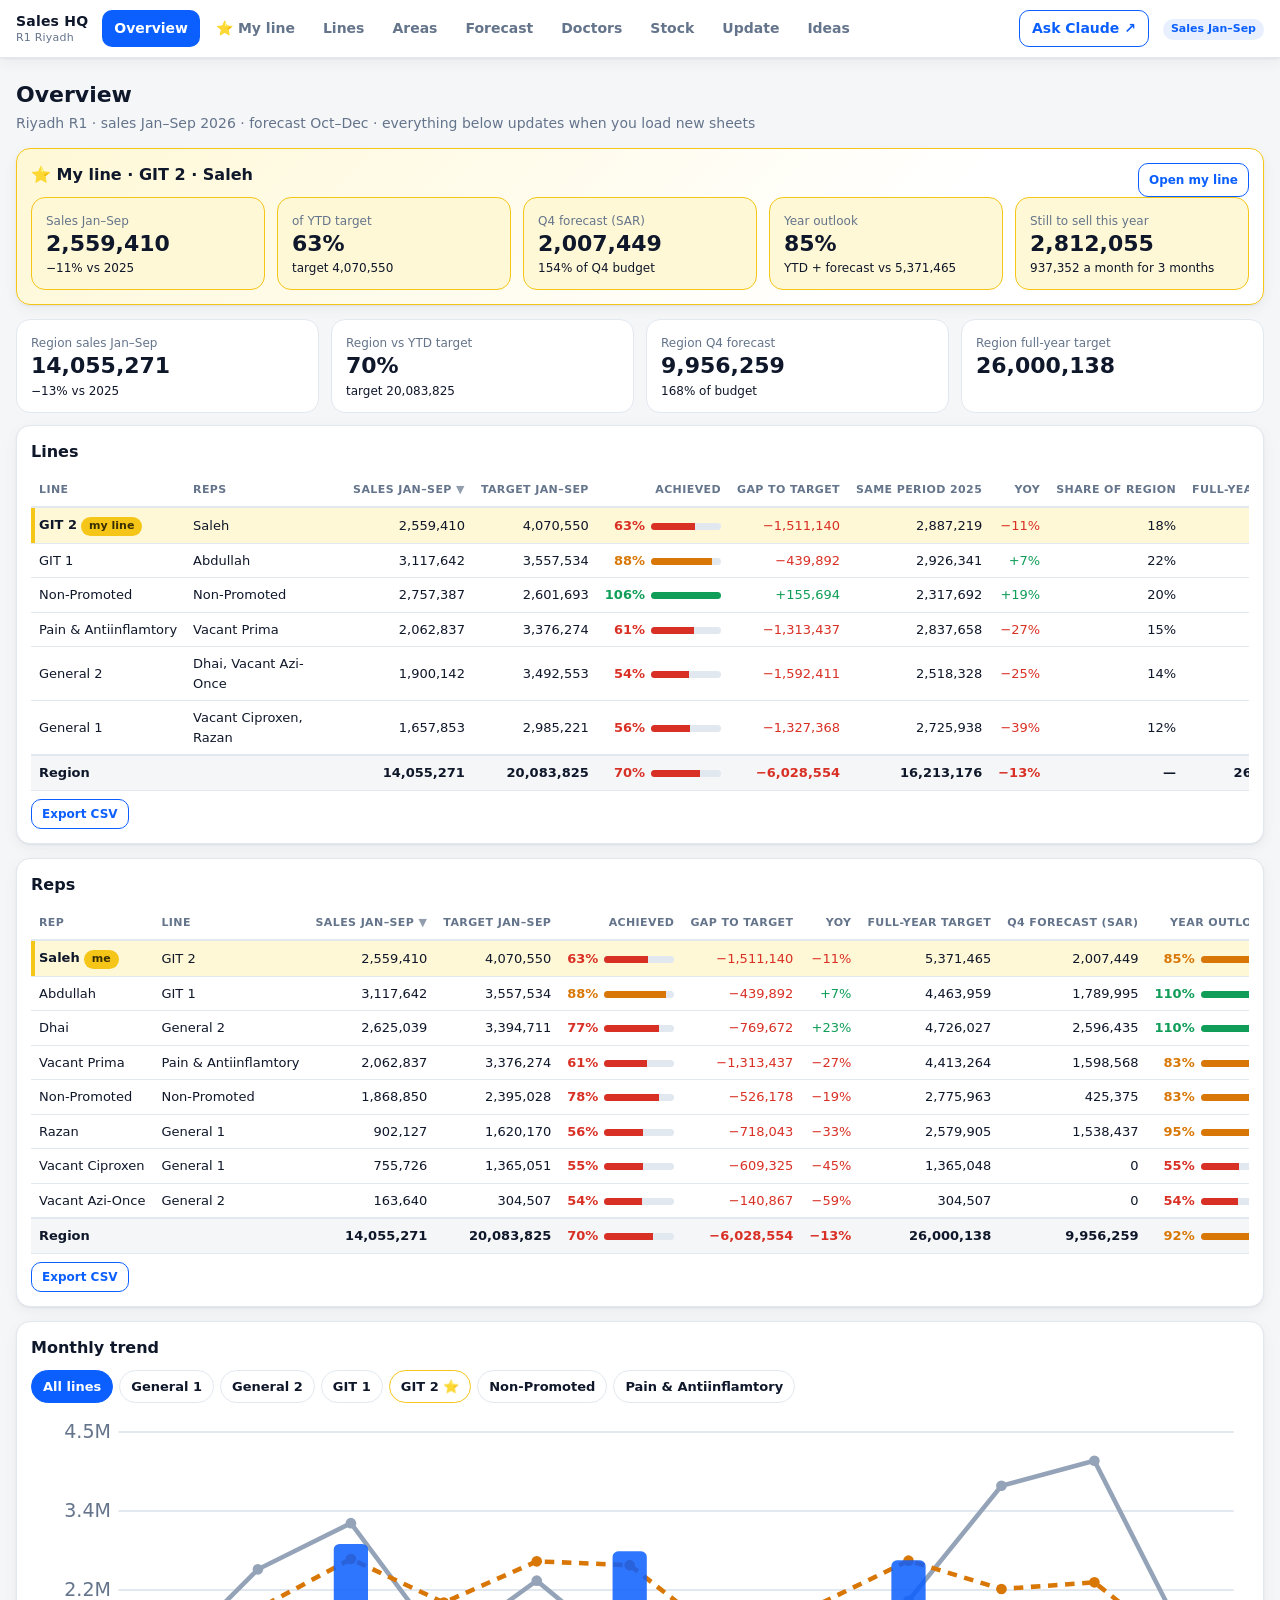
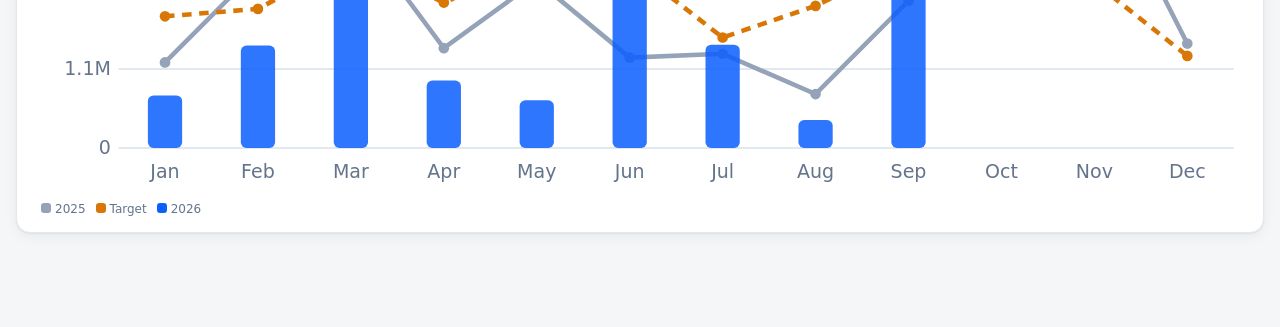
==== commit 529001b7: "Add Ask Claude link to the top bar" ====
--- a/hq/index.html
+++ b/hq/index.html
@@ -12,6 +12,7 @@
 nav a{padding:8px 12px;border-radius:10px;color:var(--mut);text-decoration:none;font-weight:600;white-space:nowrap}
 nav a:hover{background:var(--brand2);color:var(--brand)}nav a.on{background:var(--brand);color:#fff}
 nav a.me.on{background:#b7791f}
+.askc{padding:7px 12px;border-radius:10px;border:1.5px solid var(--brand);color:var(--brand);text-decoration:none;font-weight:600;white-space:nowrap}.askc:hover{background:var(--brand2)}
 .badge{display:inline-block;padding:2px 8px;border-radius:99px;font-size:11px;font-weight:700;background:var(--brand2);color:var(--brand);white-space:nowrap}
 .badge.warn{background:var(--warnbg);color:var(--warn)}.badge.ok{background:var(--okbg);color:var(--ok)}.badge.bad{background:var(--badbg);color:var(--bad)}
 main{max-width:1280px;margin:0 auto;padding:16px 16px 80px}
@@ -57,7 +58,7 @@
 .toast{position:fixed;bottom:18px;left:50%;transform:translateX(-50%);background:var(--ink);color:var(--bg);padding:10px 16px;border-radius:12px;z-index:90;font-weight:600}
 .empty{padding:28px;text-align:center;color:var(--mut)}
 @media print{header.top,.noprint{display:none}main{padding:0}.card{box-shadow:none}}
-</style></head><body><header class="top"><div class="in"><div class="brand" onclick="location.hash='#/home'">Sales HQ<small>R1 Riyadh</small></div><nav id="nav"></nav><div id="fresh"></div></div></header><main id="app"></main>
+</style></head><body><header class="top"><div class="in"><div class="brand" onclick="location.hash='#/home'">Sales HQ<small>R1 Riyadh</small></div><nav id="nav"></nav><a class="askc noprint" href="https://claude.ai/artifact/TuaYuZ2AcH5HDuxLraRgqU" target="_blank" rel="noopener">Ask Claude ↗</a><div id="fresh"></div></div></header><main id="app"></main>
 <script>/*! xlsx.js (C) 2013-present SheetJS -- http://sheetjs.com */
 var DO_NOT_EXPORT_CODEPAGE=true;var cptable={version:"1.15.0"};cptable[437]=function(){var e="\0\b\t\n\x0B\f\r @@ -904,4 +905,4 @@
 window.addEventListener('hashchange', () => { render(); window.scrollTo(0, 0); });
 loadCfg(); loadDB(); setTitle(); render();
 window.__hq = { PAGES, get DB() { return DB; } };
-</script></body></html>+</script></body></html>
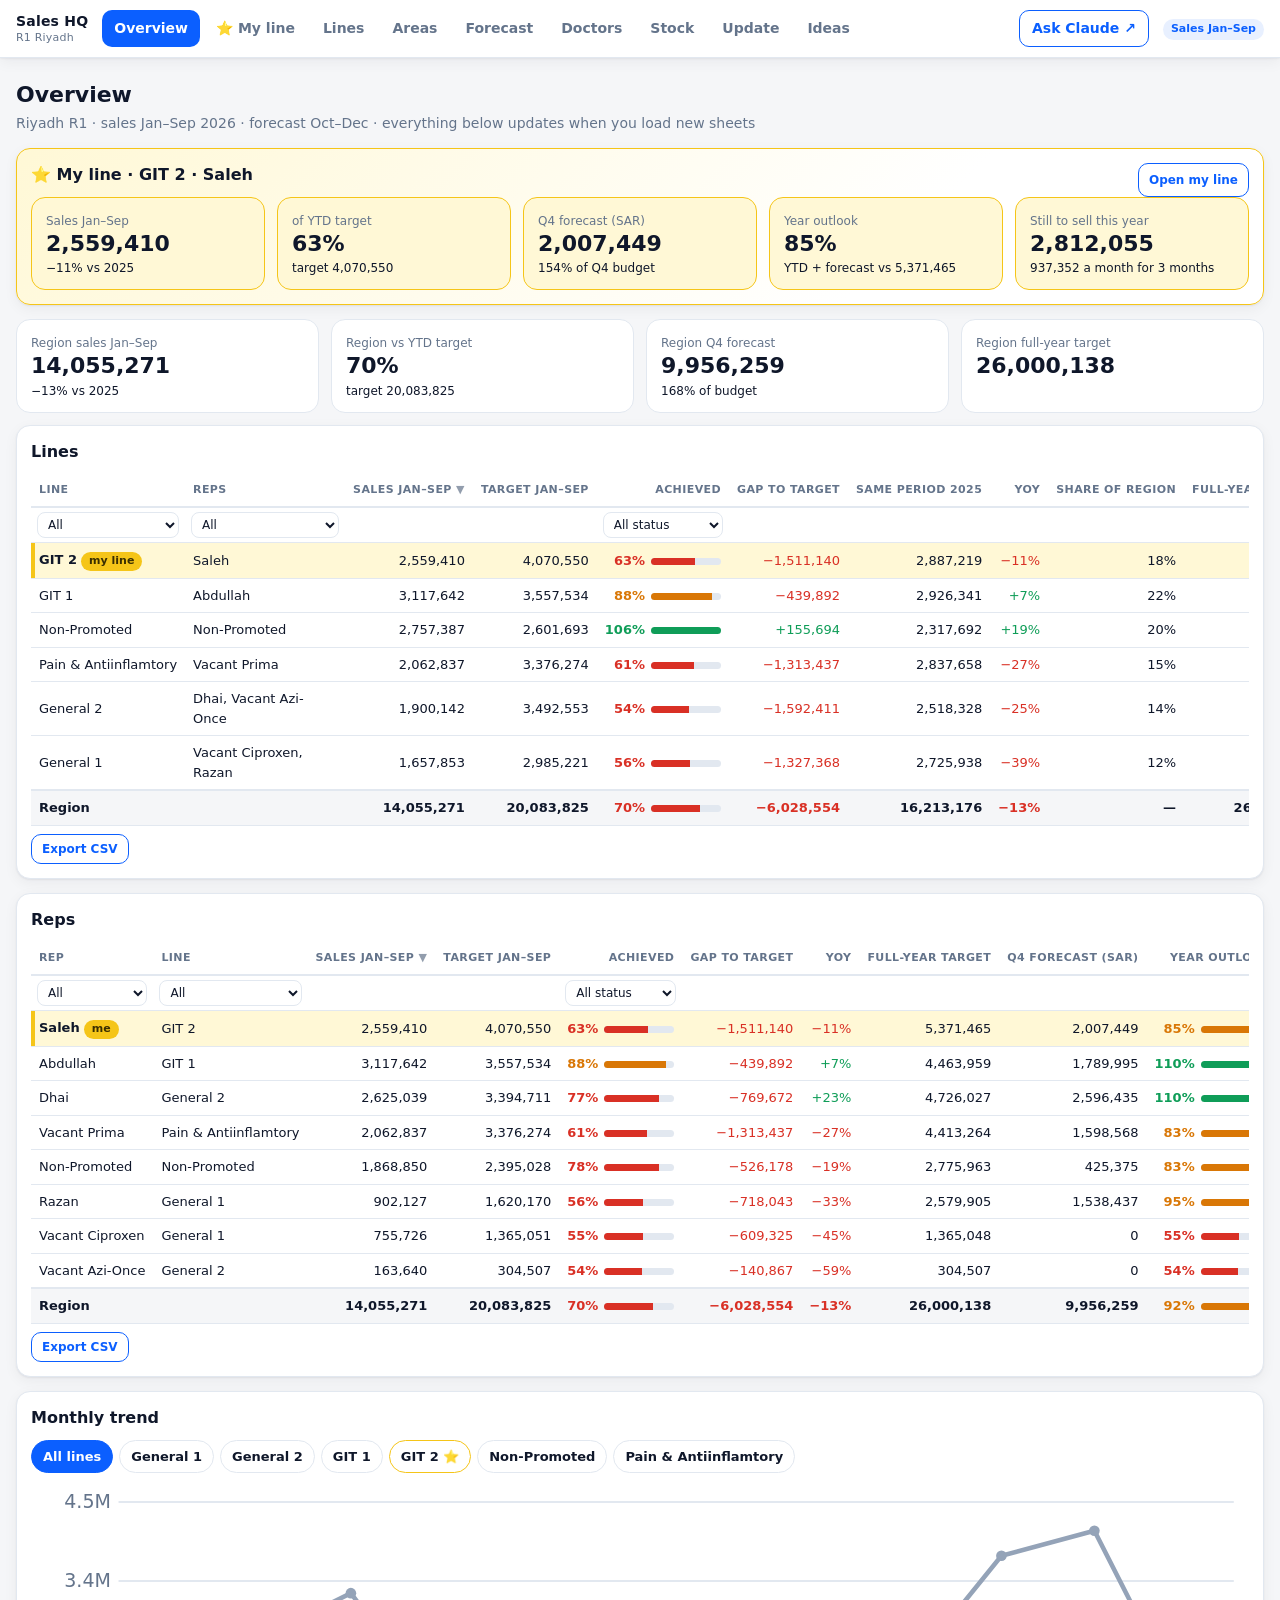
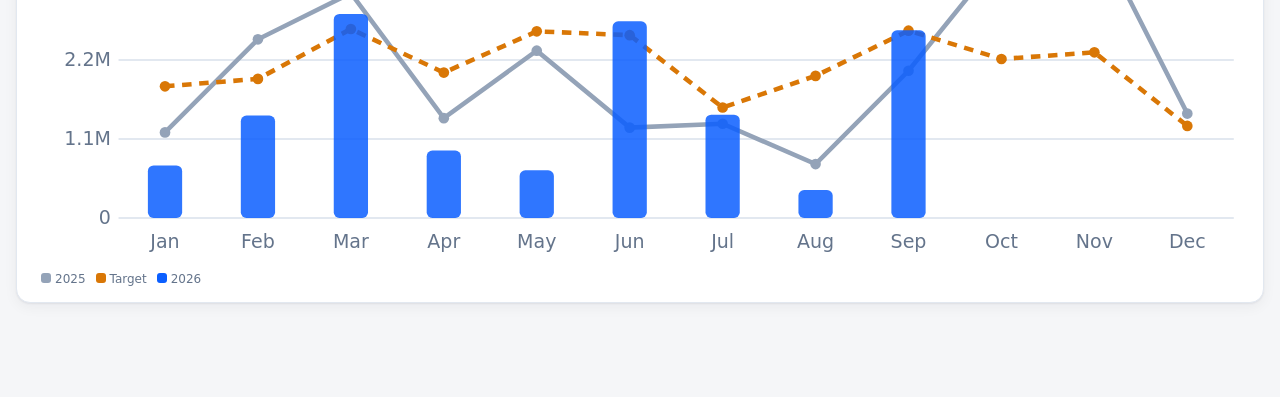
==== commit a375e712: "Add name filters and RAG status filter to every table; RAG green at 95%" ====
--- a/hq/index.html
+++ b/hq/index.html
@@ -13,6 +13,7 @@
 nav a:hover{background:var(--brand2);color:var(--brand)}nav a.on{background:var(--brand);color:#fff}
 nav a.me.on{background:#b7791f}
 .askc{padding:7px 12px;border-radius:10px;border:1.5px solid var(--brand);color:var(--brand);text-decoration:none;font-weight:600;white-space:nowrap}.askc:hover{background:var(--brand2)}
+table.t tr.cf td{padding:4px 6px;border-bottom:1px solid var(--line);background:var(--card)}.cfs{width:100%;min-width:92px;max-width:220px;font:inherit;font-size:12px;padding:4px 6px;border:1px solid var(--line);border-radius:8px;background:var(--card);color:var(--ink)}.cfs.on{border-color:var(--brand);background:var(--brand2);font-weight:700}
 .badge{display:inline-block;padding:2px 8px;border-radius:99px;font-size:11px;font-weight:700;background:var(--brand2);color:var(--brand);white-space:nowrap}
 .badge.warn{background:var(--warnbg);color:var(--warn)}.badge.ok{background:var(--okbg);color:var(--ok)}.badge.bad{background:var(--badbg);color:var(--bad)}
 main{max-width:1280px;margin:0 auto;padding:16px 16px 80px}
@@ -410,8 +411,8 @@
 
 /* ---------- small html helpers ---------- */
 const pill = (t, k) => `<span class="pill ${k || ''}">${esc(t)}</span>`;
-const achK = a => a == null ? '' : a >= 1 ? 'ok' : a >= .8 ? 'warn' : 'bad';
-const achCell = a => a == null ? '<span class="mut">—</span>' : `<b class="${a >= 1 ? 'up' : a >= .8 ? 'warn' : 'dn'}">${pc(a)}</b><span class="bar"><i style="width:${Math.min(100, a * 100)}%;background:var(--${a >= 1 ? 'ok' : a >= .8 ? 'warn' : 'bad'})"></i></span>`;
+const achK = a => a == null ? '' : a >= .95 ? 'ok' : a >= .8 ? 'warn' : 'bad';
+const achCell = a => a == null ? '<span class="mut">—</span>' : `<b class="${a >= .95 ? 'up' : a >= .8 ? 'warn' : 'dn'}">${pc(a)}</b><span class="bar"><i style="width:${Math.min(100, a * 100)}%;background:var(--${a >= .95 ? 'ok' : a >= .8 ? 'warn' : 'bad'})"></i></span>`;
 const yoyCell = y => y == null ? '<span class="mut">—</span>' : `<span class="${y >= 0 ? 'up' : 'dn'}">${pcs(y)}</span>`;
 const kpi = (v, l, sub, cls) => `<div class="kpi ${cls || ''}"><span>${l}</span><b>${v}</b>${sub ? `<i>${sub}</i>` : ''}</div>`;
 function chips(list, cur, path, mineKey) {
@@ -426,16 +427,23 @@
   opt = opt || {}; const st = UI.sort[id] || (opt.sort ? { k: opt.sort, d: opt.dir || -1 } : null);
   let rs = rows.slice();
   const norm = rs.filter(r => !r._tot && !r._grp), tots = rs.filter(r => r._tot);
+  /* column filters (names) + RAG status filter */
+  UI.cf = UI.cf || {}; const cf = UI.cf[id] || (UI.cf[id] = {});
+  const cfMeta = cols.map(c => { const g = r => (c.v ? c.v(r) : r[c.k]); const vs = norm.map(g); const strs = vs.filter(x => typeof x === 'string' && x !== ''); const nums = vs.filter(x => typeof x === 'number' && isFinite(x)); if (strs.length && strs.length >= nums.length) { const u = [...new Set(strs.map(s => s.replace(/<[^>]+>/g, '').trim()))].filter(Boolean).sort((a, b) => a.localeCompare(b)); return u.length > 1 && u.length <= 500 ? { t: 'cat', g, u } : null; } if (nums.length && /achiev|ach %|vs budget|vs bud|of budget|of target|vs target|forecast vs/i.test(c.l)) return { t: 'rag', g }; return null; });
+  const ragOf = x => (x == null || x !== x) ? '' : (x > 5 ? x / 100 : x) >= .95 ? 'G' : (x > 5 ? x / 100 : x) >= .8 ? 'A' : 'R';
+  if (Object.keys(cf).length) { const keep = norm.filter(r => cols.every((c, j) => { const f = cf[c.k], m = cfMeta[j]; if (!f || !m) return true; const x = m.g(r); if (m.t === 'cat') return String(x == null ? '' : x).replace(/<[^>]+>/g, '').trim() === f; return ragOf(typeof x === 'number' ? x : null) === f; })); norm.length = 0; keep.forEach(x => norm.push(x)); }
+  const cfRow = cfMeta.some(Boolean) ? '<tr class="cf">' + cols.map((c, j) => { const m = cfMeta[j]; if (!m) return '<td></td>'; const cur = cf[c.k] || ''; const opts = m.t === 'cat' ? m.u.map(u => '<option' + (u === cur ? ' selected' : '') + ' value="' + esc(u) + '">' + esc(u) + '</option>').join('') : [['R', '🔴 Red  <80%'], ['A', '🟠 Amber 80–95%'], ['G', '🟢 Green ≥95%']].map(o => '<option' + (o[0] === cur ? ' selected' : '') + ' value="' + o[0] + '">' + o[1] + '</option>').join(''); return '<td class="' + (c.tl ? 'tl' : '') + '"><select class="cfs' + (cur ? ' on' : '') + '" data-cf="' + id + '|' + esc(c.k) + '" aria-label="Filter ' + esc(c.l) + '"><option value="">' + (m.t === 'cat' ? 'All' : 'All status') + '</option>' + opts + '</select></td>'; }).join('') + '</tr>' : '';
   if (st) { const c = cols.find(c => c.k === st.k); if (c) { const f = c.v || (r => r[c.k]); norm.sort((a, b) => { const x = f(a), y = f(b); const nx = x == null || x !== x, ny = y == null || y !== y; if (nx && ny) return 0; if (nx) return 1; if (ny) return -1; return (typeof x === 'string' ? x.localeCompare(y) : x - y) * st.d; }); } }
   if (UI.mineFirst && !opt.noMine) norm.sort((a, b) => (b.mine ? 1 : 0) - (a.mine ? 1 : 0));
   const lim = opt.limit || 400; const shown = norm.slice(0, lim);
   TBL[id] = { cols, rows: norm.concat(tots), title: opt.title || id };
-  let h = `<div class="scroll"><table class="t" data-t="${id}"><tr>${cols.map(c => `<th class="${c.tl ? 'tl' : ''}" data-do="sort" data-t="${id}" data-k="${c.k}">${esc(c.l)}${st && st.k === c.k ? `<span class="ar"> ${st.d < 0 ? '▼' : '▲'}</span>` : ''}</th>`).join('')}</tr>`;
+  let h = `<div class="scroll"><table class="t" data-t="${id}"><tr>${cols.map(c => `<th class="${c.tl ? 'tl' : ''}" data-do="sort" data-t="${id}" data-k="${c.k}">${esc(c.l)}${st && st.k === c.k ? `<span class="ar"> ${st.d < 0 ? '▼' : '▲'}</span>` : ''}</th>`).join('')}</tr>${cfRow}`;
   shown.forEach(r => { h += `<tr class="${r.mine ? 'mine' : ''} ${opt.click ? 'row' : ''}" ${opt.click && r._k != null ? `data-do="${opt.click}" data-k="${esc(r._k)}" style="cursor:pointer"` : ''}>${cols.map(c => `<td class="${c.tl ? 'tl' : ''} ${c.w ? 'wrap' : ''}">${c.h ? c.h(r) : esc(r[c.k])}</td>`).join('')}</tr>`; });
   tots.forEach(r => { h += `<tr class="tot">${cols.map(c => `<td class="${c.tl ? 'tl' : ''}">${c.h ? c.h(r) : esc(r[c.k])}</td>`).join('')}</tr>`; });
   h += `</table></div>`;
   if (norm.length > lim) h += `<div class="note">Showing the first ${lim} of ${norm.length} rows. Use the filters or export to see all.</div>`;
   if (!norm.length) h += `<div class="empty">No rows for this filter</div>`;
+  if (Object.keys(cf).length) h += `<div class="note">Column filters on: ${Object.keys(cf).length} · <button class="btn sec sm" data-do="cfclear" data-t="${id}">Clear column filters</button></div>`;
   h += `<div class="noprint" style="margin-top:8px"><button class="btn sec sm" data-do="csv" data-t="${id}">Export CSV</button></div>`;
   return h;
 }
@@ -889,7 +897,7 @@
   const a = el.dataset.do, k = el.dataset.k;
   if (a === 'set') { setPath(el.dataset.p, el.dataset.v); render(); }
   else if (a === 'sort') { const id = el.dataset.t, c = el.dataset.k; const s = UI.sort[id]; UI.sort[id] = s && s.k === c ? { k: c, d: -s.d } : { k: c, d: -1 }; render(); }
-  else if (a === 'csv') csvOf(el.dataset.t);
+  else if (a === 'csv') csvOf(el.dataset.t); else if (a === 'cfclear') { if (UI.cf) delete UI.cf[el.dataset.t]; render(); }
   else if (a === 'minetog') { UI.mineFirst = !UI.mineFirst; render(); }
   else if (a === 'drug') drugModal(k); else if (a === 'acct') acctModal(k); else if (a === 'fcacct') fcAcctModal(k);
   else if (a === 'docplace') { UI.doc.h = UI.doc.h === k ? 'all' : k; render(); }
@@ -902,6 +910,7 @@
   else if (a === 'reset') { if (confirm('Remove the data saved in this browser and go back to the published version?')) { try { localStorage.removeItem(STORE); } catch (e) { } loadDB(); render(); toast('Back to published data'); } }
 });
 document.addEventListener('input', e => { const p = e.target.dataset && e.target.dataset.in; if (p) { setPath(p, e.target.value); clearTimeout(window.__t); window.__t = setTimeout(render, 180); } });
+document.addEventListener('change', e => { const s = e.target.dataset && e.target.dataset.cf; if (!s) return; const i = s.indexOf('|'), id = s.slice(0, i), k = s.slice(i + 1); UI.cf = UI.cf || {}; UI.cf[id] = UI.cf[id] || {}; if (e.target.value) UI.cf[id][k] = e.target.value; else delete UI.cf[id][k]; render(); });
 window.addEventListener('hashchange', () => { render(); window.scrollTo(0, 0); });
 loadCfg(); loadDB(); setTitle(); render();
 window.__hq = { PAGES, get DB() { return DB; } };
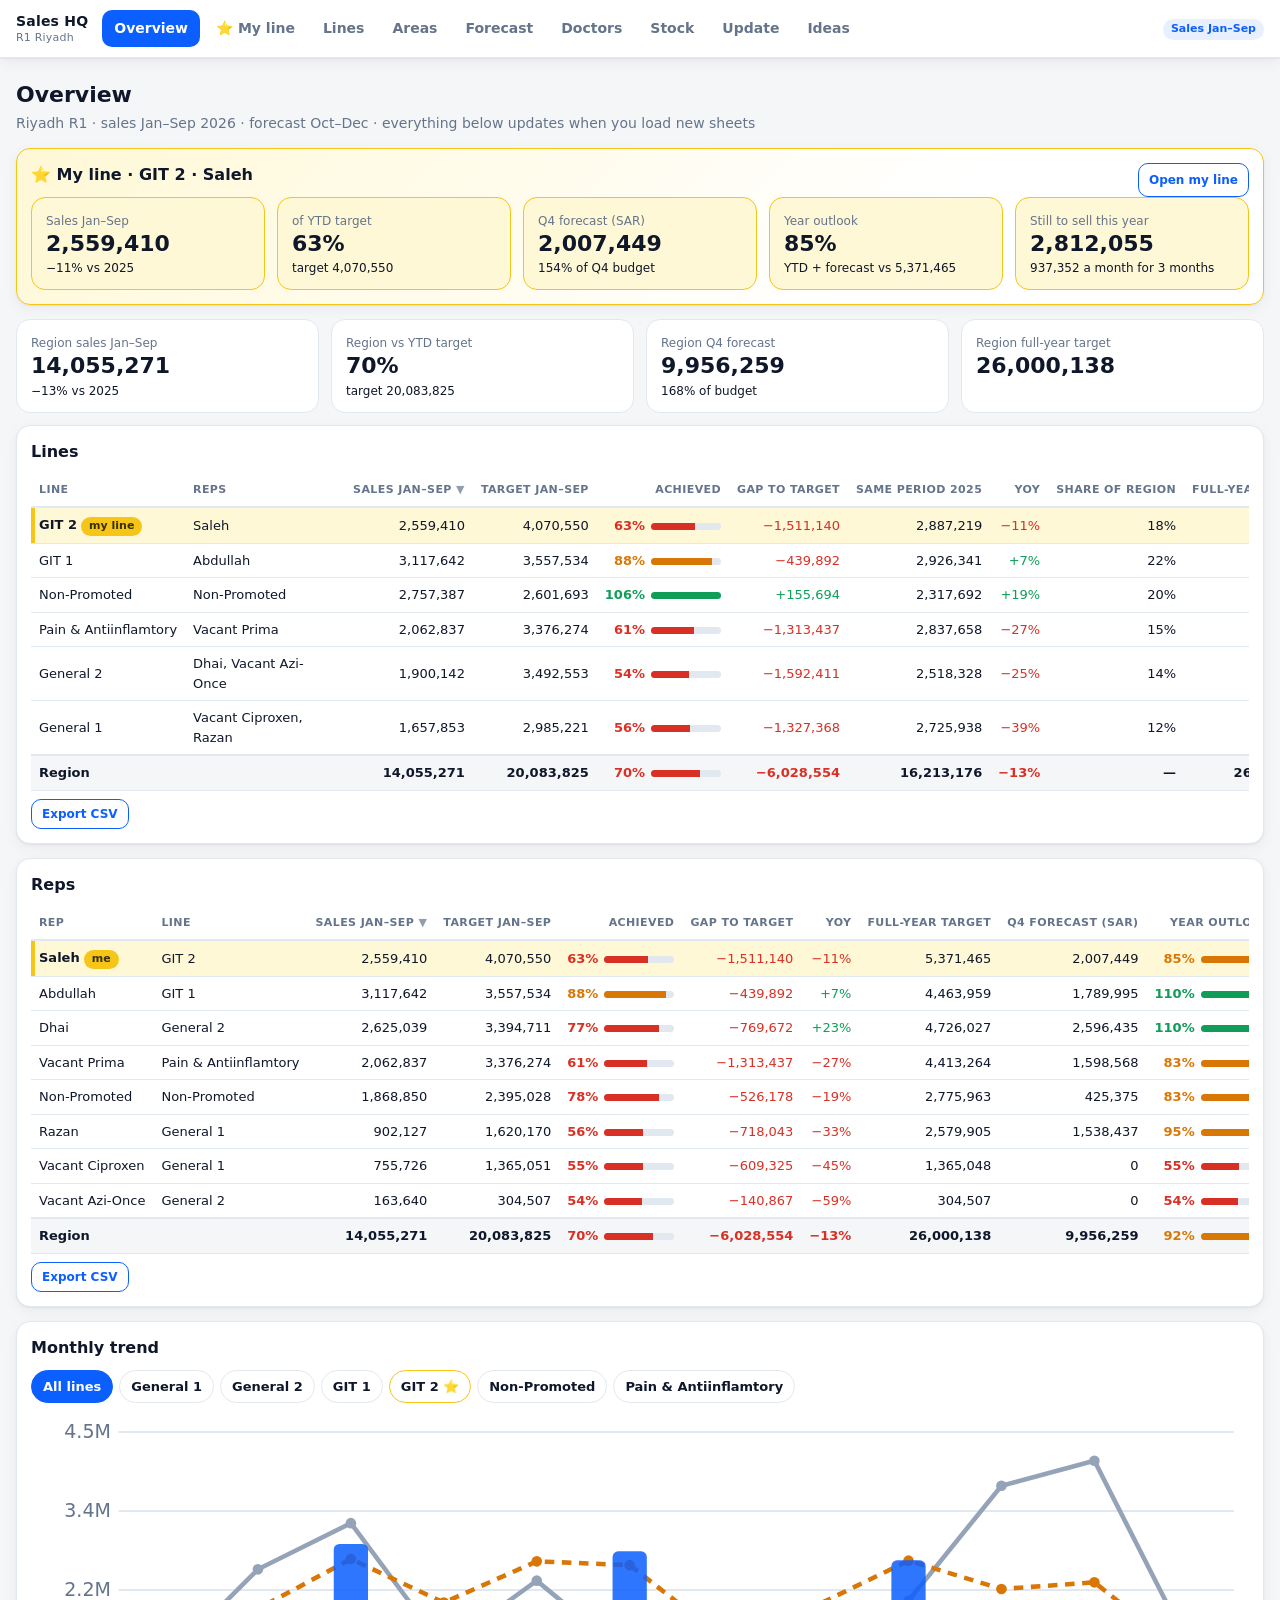
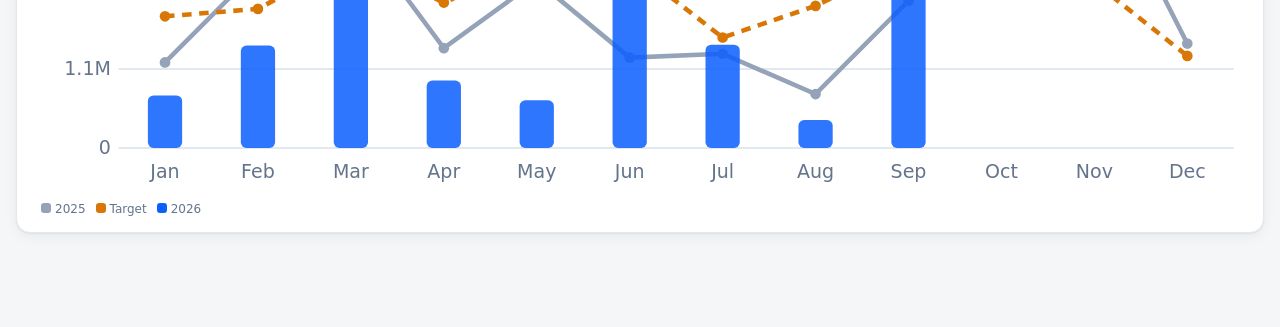
==== commit 179fcbb0: "HQ: Dallah consumption tab (Sep+Oct 2026) and refreshed Dallah stock Co-Authored-By: Claude Sonnet 5" ====
--- a/hq/index.html
+++ b/hq/index.html
@@ -12,8 +12,6 @@
 nav a{padding:8px 12px;border-radius:10px;color:var(--mut);text-decoration:none;font-weight:600;white-space:nowrap}
 nav a:hover{background:var(--brand2);color:var(--brand)}nav a.on{background:var(--brand);color:#fff}
 nav a.me.on{background:#b7791f}
-.askc{padding:7px 12px;border-radius:10px;border:1.5px solid var(--brand);color:var(--brand);text-decoration:none;font-weight:600;white-space:nowrap}.askc:hover{background:var(--brand2)}
-table.t tr.cf td{padding:4px 6px;border-bottom:1px solid var(--line);background:var(--card)}.cfs{width:100%;min-width:92px;max-width:220px;font:inherit;font-size:12px;padding:4px 6px;border:1px solid var(--line);border-radius:8px;background:var(--card);color:var(--ink)}.cfs.on{border-color:var(--brand);background:var(--brand2);font-weight:700}
 .badge{display:inline-block;padding:2px 8px;border-radius:99px;font-size:11px;font-weight:700;background:var(--brand2);color:var(--brand);white-space:nowrap}
 .badge.warn{background:var(--warnbg);color:var(--warn)}.badge.ok{background:var(--okbg);color:var(--ok)}.badge.bad{background:var(--badbg);color:var(--bad)}
 main{max-width:1280px;margin:0 auto;padding:16px 16px 80px}
@@ -59,7 +57,7 @@
 .toast{position:fixed;bottom:18px;left:50%;transform:translateX(-50%);background:var(--ink);color:var(--bg);padding:10px 16px;border-radius:12px;z-index:90;font-weight:600}
 .empty{padding:28px;text-align:center;color:var(--mut)}
 @media print{header.top,.noprint{display:none}main{padding:0}.card{box-shadow:none}}
-</style></head><body><header class="top"><div class="in"><div class="brand" onclick="location.hash='#/home'">Sales HQ<small>R1 Riyadh</small></div><nav id="nav"></nav><a class="askc noprint" href="https://claude.ai/artifact/TuaYuZ2AcH5HDuxLraRgqU" target="_blank" rel="noopener">Ask Claude ↗</a><div id="fresh"></div></div></header><main id="app"></main>
+</style></head><body><header class="top"><div class="in"><div class="brand" onclick="location.hash='#/home'">Sales HQ<small>R1 Riyadh</small></div><nav id="nav"></nav><div id="fresh"></div></div></header><main id="app"></main>
 <script>/*! xlsx.js (C) 2013-present SheetJS -- http://sheetjs.com */
 var DO_NOT_EXPORT_CODEPAGE=true;var cptable={version:"1.15.0"};cptable[437]=function(){var e="\0\b\t\n\x0B\f\r @@ -350,7 +348,7 @@
   if (typeof module !== 'undefined' && module.exports) module.exports = api; else root.HQCORE = api;
 })(typeof window !== 'undefined' ? window : globalThis);
 </script>
-<script>const DB_EMBED={"meta":{"updated":1792925916118,"built":"2026-10-25T10:58:36.118Z","src":{"sales":{"file":"25 VS 26 YTD - SEP - R1 - Non Promoted.xlsx","at":1792925916118,"label":"to Sep"},"forecast":{"file":"Q4 - 26 - Forecast - R1 - Per Item.xlsx","at":1792925916118,"label":"Q4"},"tracker":{"file":"HQ_Tracker_Sun-Wed_120.xlsx","at":1792925916118,"label":""},"jjstock":{"file":"Jamjoom_4-10-2026.xlsx","at":1792925916118,"label":"4 Oct 2026"},"fstatus":{"file":"Q4 - 26 - Forecast - R1 - Per Item (1).xlsx","at":1792925916118,"label":"25 Oct"}}},"sales":{"dims":{"reps":[{"n":"Vacant Ciproxen","full":"Vacant Ciproxen - R1","line":"General 1"},{"n":"Razan","full":"Razan Areshyi","line":"General 1"},{"n":"Dhai","full":"DAI FAHAD A ALOTAIBI","line":"General 2"},{"n":"Vacant Azi-Once","full":"Vacant Azi Once - R1","line":"General 2"},{"n":"Abdullah","full":"Abdullah Hussain I Khubrani","line":"GIT 1"},{"n":"Saleh","full":"Saleh Ali S Al Shehri","line":"GIT 2"},{"n":"Non-Promoted","full":"R1-Non Promoted","line":"Non-Promoted"},{"n":"Vacant Prima","full":"Vacant Prima - R1","line":"Pain & Antiinflamtory"}],"lines":["General 1","General 2","GIT 1","GIT 2","Non-Promoted","Pain & Antiinflamtory"],"prods":[{"id":"518","n":"CIPROXIN 250MG TAB 1X10","g":"Ciproxen","cat":"General"},{"id":"519","n":"CIPROXIN 500MG TAB 1X10","g":"Ciproxen","cat":"General"},{"id":"520","n":"CIPROXIN 750MG TAB 1X10","g":"Ciproxen","cat":"General"},{"id":"529","n":"Fensolin 10 mg FC Tablets 30's","g":"Fensolin","cat":"General"},{"id":"528","n":"Fensolin 5 mg FC Tablets 30's","g":"Fensolin","cat":"General"},{"id":"416","n":"RELAXON 250MG CAP 1X30","g":"Relaxon","cat":"Pain and Inflammation"},{"id":"415","n":"Relaxon Forte 500mg 30s Tabs","g":"Relaxon","cat":"Pain and Inflammation"},{"id":"KNPL 6","n":"XYVORA XL 10 MG TABLETS","g":"Xyvora","cat":"Pain and Inflammation"},{"id":"527","n":"CLARA 10MG TAB 1X10","g":"Clara","cat":"General"},{"id":"804","n":"CLARA 5MG SYRUP 100ML","g":"Clara","cat":"General"},{"id":"812","n":"AZI - ONCE 200MG ORAL SUSP. 15ML","g":"Azi-Once","cat":"General"},{"id":"813","n":"AZI - ONCE 200MG ORAL SUSP. 22.5ML","g":"Azi-Once","cat":"General"},{"id":"814","n":"AZI - ONCE 200MG ORAL SUSP. 30ML","g":"Azi-Once","cat":"General"},{"id":"401","n":"AZI - ONCE 250MG CAP 1X6","g":"Azi-Once","cat":"General"},{"id":"582","n":"DESLOR 5MG 20 TAB","g":"Deslor","cat":"General"},{"id":"589","n":"Yocair 10mg Chewable  Tablets","g":"Yocair","cat":"General"},{"id":"587","n":"Yocair 4mg Chewable  Tablets","g":"Yocair","cat":"General"},{"id":"588","n":"Yocair 5mg Chewable  Tablets","g":"Yocair","cat":"General"},{"id":"407","n":"ACILOC 20MG CAPS 1X14","g":"Aciloc","cat":"GIT"},{"id":"408","n":"ACILOC 40MG CAPS 1X14","g":"Aciloc","cat":"GIT"},{"id":"KNPL 2","n":"ACILOC PLUS 20MG/1100MG CAPSULES","g":"Omeparazole","cat":"GIT"},{"id":"KNPL 1","n":"ACILOC PLUS 40MG / 1100MG CAPSULE","g":"Omeparazole","cat":"GIT"},{"id":"534","n":"DOMPY 10 MG TABS X 30","g":"Dompy","cat":"GIT"},{"id":"451","n":"Triplex B FC 30's Tabs","g":"Triplex-B","cat":"General"},{"id":"411","n":"ACILOC 20MG 28 CAPSULES-TP","g":"Aciloc","cat":"GIT"},{"id":"412","n":"ACILOC 40MG 28 CAPSULES-TP","g":"Aciloc","cat":"GIT"},{"id":"407/2","n":"ACILOC 20MG CAPS 1X7","g":"Aciloc","cat":"GIT"},{"id":"KNPL 22","n":"EMEDIUS INJECTION","g":"Palonosetron","cat":"GIT"},{"id":"577-005","n":"MAXIM 400MG TAB 1X5","g":"Maxim","cat":"General"},{"id":"577-007","n":"MAXIM 400MG TAB 1x7","g":"Maxim","cat":"General"},{"id":"530","n":"MEVA 135 MG F.C. TABS X 30","g":"Meva","cat":"GIT"},{"id":"531","n":"MEVA 200 MG F.C. TABS X 30","g":"Meva","cat":"GIT"},{"id":"561","n":"ZORON 4Mg Tablet 10's","g":"Zoron","cat":"GIT"},{"id":"562","n":"ZORON 8Mg Tablet 10's","g":"Zoron","cat":"GIT"},{"id":"106","n":"ZORON Injection 4Mg/2ml 5's","g":"Zoron","cat":"GIT"},{"id":"107","n":"ZORON Injection 8Mg/2ml 5's","g":"Zoron","cat":"GIT"},{"id":"808","n":"DOMPY 0.1% ORAL SUSP. 200 ML","g":"Dompy","cat":"GIT"},{"id":"428","n":"OSELTA 75mg CAPSULES","g":"Oselta","cat":"General"},{"id":"441","n":"Betavert 16mg Tablets 3X10's","g":"Betavert","cat":"General"},{"id":"442","n":"Betavert 24mg Tablets  3X 10's","g":"Betavert","cat":"General"},{"id":"440","n":"Betavert 8mg Tablets 3X10's","g":"Betavert","cat":"General"},{"id":"584","n":"Erecta 100mg","g":"Erecta","cat":"General"},{"id":"583","n":"Erecta 50mg","g":"Erecta","cat":"General"},{"id":"104","n":"FEROTON INJECTION 100MG/5ML","g":"Feroton","cat":"General"},{"id":"430","n":"GABEX 75 MG CAPS 30'S TP","g":"Gabex","cat":"Pain and Inflammation"},{"id":"942","n":"Hepaform Caps 60's TP","g":"Hepaform","cat":"GIT"},{"id":"222","n":"Pilocin Cream 30gm","g":"Pilocin","cat":"General"},{"id":"507","n":"TORICOX 120MG 10'S","g":"Toricox","cat":"Pain and Inflammation"},{"id":"505","n":"TORICOX 60MG 30'S","g":"Toricox","cat":"Pain and Inflammation"},{"id":"506","n":"TORICOX 90MG 30'S","g":"Toricox","cat":"Pain and Inflammation"},{"id":"533","n":"VOLTIC 50 MG E.C TAB 1X20","g":"Voltic","cat":"Pain and Inflammation"},{"id":"103","n":"VOLTIC 75 MG /3M AMPS 1X5","g":"Voltic","cat":"Pain and Inflammation"},{"id":"455","n":"Cartimov 50mg Capsules","g":"Cartimov","cat":"Pain and Inflammation"},{"id":"911","n":"Prima D3 10000 IU SG Cap 30's","g":"PRIMA","cat":"General"},{"id":"913","n":"Prima D3 50000 IU SG Cap 30's","g":"PRIMA","cat":"General"},{"id":"910","n":"Prima D3 5000IU SG Cap 60's","g":"PRIMA","cat":"General"},{"id":"489","n":"Urago (Febuxostat 80mg film 30 Coated tab)","g":"Urago","cat":"General"},{"id":"490","n":"Urago (Febuxostat 40mg film 30 Coated tab)","g":"Urago","cat":"General"},{"id":"560","n":"Voltic-D","g":"Voltic","cat":"Pain and Inflammation"},{"id":"1351","n":"CARTIMOV 50MG CAPSULE 60's","g":"Cartimov","cat":"Pain and Inflammation"}],"custs":[{"id":"261009","n":"شركة المستقبل الرائدة التجارية","nat":"3 - SUBAGENT","sub":"SUBAGENT","st":"Strategic"},{"id":"105301210056","n":"المركز الطبي التخصصي","nat":"3 - SUBAGENT","sub":"SUBAGENT","st":"Established"},{"id":"105301210056/2","n":"المركز الطبي التخصصي / 2","nat":"3 - SUBAGENT","sub":"SUBAGENT","st":"Established"},{"id":"105301120351","n":"شركة ادم الطبية","nat":"1 - PVT","sub":"MEDIUM CAHIN","st":"Corporate"},{"id":"428046","n":"شركة الخدمات الصيدلانية المحدوده","nat":"3 - SUBAGENT","sub":"SUBAGENT","st":"Established"},{"id":"348026","n":"شركة المستقبل الرائدة شركة شخص واحد - الرياض","nat":"3 - SUBAGENT","sub":"SUBAGENT","st":"Corporate"},{"id":"216009","n":"شركة الموارد الطبية المحدودة","nat":"1 - PVT","sub":"MEDIUM CAHIN","st":"Corporate"},{"id":"105301120303","n":"شركة تنميات الطبية - الرياض","nat":"3 - SUBAGENT","sub":"SUBAGENT","st":"Established"},{"id":"381031","n":"شركة دروب الطب الطبية شخص واحد","nat":"3 - SUBAGENT","sub":"SUBAGENT","st":"Corporate"},{"id":"105006","n":"شركة دله للخدمات الصحية ( نمار )","nat":"1 - PVT","sub":"HOSPITALS","st":"Established"},{"id":"105201130366","n":"شركة دوحة الشام الطبيه - نقدى","nat":"3 - SUBAGENT","sub":"SUBAGENT","st":"Corporate"},{"id":"435040","n":"شركة رعاية دله الطبية","nat":"1 - PVT","sub":"POLYCLINIC","st":"Corporate"},{"id":"327010","n":"شركة سما الرياض الطبية","nat":"3 - SUBAGENT","sub":"SUBAGENT","st":"Corporate"},{"id":"153007","n":"شركة صيدلية وصفة الخليج الطبية","nat":"1 - PVT","sub":"POLYCLINIC","st":"Established"},{"id":"369023","n":"شركة فجر الطبية شركة شخص واحد","nat":"3 - SUBAGENT","sub":"SUBAGENT","st":"Corporate"},{"id":"348027","n":"شركة كيان العلاج الطبية","nat":"3 - SUBAGENT","sub":"SUBAGENT","st":"Established"},{"id":"369033","n":"شركة مستشفى سليمان فقيه الطبية","nat":"1 - PVT","sub":"HOSPITALS","st":"Corporate"},{"id":"508054","n":"شركة نسيج الابتكار للاستثمار","nat":"3 - SUBAGENT","sub":"SUBAGENT","st":"Strategic"},{"id":"199005","n":"شركة وهج الطبية","nat":"1 - PVT","sub":"MEDIUM CAHIN","st":"Established"},{"id":"105301120018","n":"صيدليات زهرة الروضة","nat":"1 - PVT","sub":"MEDIUM CAHIN","st":"Corporate"},{"id":"105201130093","n":"صيدلية الحزيمي","nat":"3 - SUBAGENT","sub":"SUBAGENT","st":"Established"},{"id":"105401110001","n":"صيدلية الدواء رقم 1","nat":"2 - CHAIN","sub":"BIG CHAIN PHARMACIES","st":"Corporate"},{"id":"105301120160","n":"صيدلية بيت الادوية - الرياض","nat":"1 - PVT","sub":"POLYCLINIC","st":"Corporate"},{"id":"352024","n":"صيدلية دوائي الحديثة للادوية","nat":"3 - SUBAGENT","sub":"SUBAGENT","st":"Corporate"},{"id":"40002","n":"صيدلية مظلة الدواء الطبية","nat":"3 - SUBAGENT","sub":"SUBAGENT","st":"Established"},{"id":"105301120156","n":"مجموعة صيدليات دواء الصفوه","nat":"3 - SUBAGENT","sub":"SUBAGENT","st":"Established"},{"id":"105301210069","n":"مركز النخبة الطبي الجراحي","nat":"1 - PVT","sub":"HOSPITALS","st":"Corporate"},{"id":"105301310008","n":"مستشفي الاسرة الدولي","nat":"1 - PVT","sub":"HOSPITALS","st":"Established"},{"id":"105301310001","n":"مستشفي الحمادي","nat":"1 - PVT","sub":"HOSPITALS","st":"Corporate"},{"id":"105301310003","n":"مستشفي دله","nat":"1 - PVT","sub":"HOSPITALS","st":"Corporate"},{"id":"105301310023","n":"مستشفي رابية - الرياض","nat":"1 - PVT","sub":"HOSPITALS","st":"Corporate"},{"id":"105301120009","n":"مستودع ادوية الحبيب","nat":"1 - PVT","sub":"HOSPITALS","st":"Corporate"},{"id":"105301120008","n":"مستودع ادوية الصفا","nat":"3 - SUBAGENT","sub":"SUBAGENT","st":"Established"},{"id":"105301120015","n":"مستودع ادوية منصور الربيع","nat":"3 - SUBAGENT","sub":"SUBAGENT","st":"Corporate"},{"id":"105301210233","n":"مستودع تيسير للخدمات الطبية","nat":"3 - SUBAGENT","sub":"SUBAGENT","st":"Established"},{"id":"105402500006","n":"مستودع شركة سنابل الدواء الطبية المحدودة","nat":"3 - SUBAGENT","sub":"SUBAGENT","st":"Corporate"},{"id":"105301120167","n":"مستودع صيدليات عمر العجاجي -الرياض","nat":"3 - SUBAGENT","sub":"SUBAGENT","st":"Corporate"},{"id":"126005","n":"مؤسسة الصبحية التجارية","nat":"3 - SUBAGENT","sub":"SUBAGENT","st":"Established"},{"id":"70012","n":"Akwa enaya medical Company","nat":"3 - SUBAGENT","sub":"SUBAGENT","st":"Established"},{"id":"213006","n":"صيدلية الميقات الحديثة للأدوية","nat":"3 - SUBAGENT","sub":"SUBAGENT","st":"Established"},{"id":"444048","n":"شركة ون ميد الطبية","nat":"3 - SUBAGENT","sub":"SUBAGENT","st":"Established"},{"id":"401038","n":"Akwa enaya medical Company","nat":"3 - SUBAGENT","sub":"SUBAGENT","st":"Established"},{"id":"439040","n":"Akwa enaya medical Company","nat":"3 - SUBAGENT","sub":"SUBAGENT","st":"Established"},{"id":"341014","n":"Arsaa al watan Trading","nat":"3 - SUBAGENT","sub":"SUBAGENT","st":"Established"},{"id":"539051","n":"CP - شركة دله للخدمات الصحية","nat":"1 - PVT","sub":"HOSPITALS","st":"Established"}]},"f":[[1,5,0,0,[-151,-157,0,0,0,0,0,0,0,0,0,0],[0,0,0,0,0,0,0,0,0,0,0,0],[0,0,0,0,0,0,0,0,0,0,0,0]],[1,1,0,0,[-65,-108,0,0,0,0,0,0,0,0,0,0],[0,0,0,0,0,0,0,0,0,0,0,0],[0,0,0,0,0,0,0,0,0,0,0,0]],[1,4,0,0,[-3,1618,0,0,0,0,0,0,0,0,0,0],[0,0,0,0,0,0,0,0,0,0,0,0],[0,0,0,0,0,0,0,0,0,0,0,0]],[1,0,0,0,[0,107,0,0,0,0,0,0,0,0,0,0],[0,0,0,0,0,0,0,0,0,0,0,0],[0,0,0,0,0,0,0,0,0,0,0,0]],[1,5,1,0,[0,0,0,0,-2124,0,0,0,0,0,0,0],[0,0,0,0,0,0,0,0,0,0,0,0],[0,0,0,0,0,0,0,0,0,0,0,0]],[1,0,1,0,[0,0,0,0,-27,-14,7,0,0,0,0,0],[0,0,0,0,0,0,0,0,0,0,0,0],[0,0,0,0,0,0,0,0,0,0,0,0]],[1,1,1,0,[0,0,0,0,-378,0,0,0,0,0,0,0],[0,0,0,0,0,0,0,0,0,0,0,0],[0,0,0,0,0,0,0,0,0,0,0,0]],[1,4,1,0,[0,0,0,0,-264,-207,77,0,0,0,0,0],[0,0,0,0,0,0,0,0,0,0,0,0],[0,0,0,0,0,0,0,0,0,0,0,0]],[2,5,0,0,[-81,-85,0,0,0,0,0,0,0,0,0,0],[0,0,0,0,0,0,0,0,0,0,0,0],[0,0,0,0,0,0,0,0,0,0,0,0]],[2,1,0,0,[-35,-58,0,0,0,0,0,0,0,0,0,0],[0,0,0,0,0,0,0,0,0,0,0,0],[0,0,0,0,0,0,0,0,0,0,0,0]],[2,4,0,0,[-2,871,0,0,0,0,0,0,0,0,0,0],[0,0,0,0,0,0,0,0,0,0,0,0],[0,0,0,0,0,0,0,0,0,0,0,0]],[2,0,0,0,[0,58,0,0,0,0,0,0,0,0,0,0],[0,0,0,0,0,0,0,0,0,0,0,0],[0,0,0,0,0,0,0,0,0,0,0,0]],[2,5,1,0,[0,0,0,0,-1144,0,0,0,0,0,0,0],[0,0,0,0,0,0,0,0,0,0,0,0],[0,0,0,0,0,0,0,0,0,0,0,0]],[2,0,1,0,[0,0,0,0,-15,-8,4,0,0,0,0,0],[0,0,0,0,0,0,0,0,0,0,0,0],[0,0,0,0,0,0,0,0,0,0,0,0]],[2,1,1,0,[0,0,0,0,-203,0,0,0,0,0,0,0],[0,0,0,0,0,0,0,0,0,0,0,0],[0,0,0,0,0,0,0,0,0,0,0,0]],[2,4,1,0,[0,0,0,0,-142,-112,41,0,0,0,0,0],[0,0,0,0,0,0,0,0,0,0,0,0],[0,0,0,0,0,0,0,0,0,0,0,0]],[3,5,0,0,[-2039,53214,-1668,-961,0,0,0,0,0,0,0,0],[17612,-2551,1370,19777,0,0,0,0,0,0,0,0],[17612,-2551,0,0,0,0,0,0,0,0,0,0]],[3,1,0,0,[-369,5326,-642,-529,0,0,0,0,0,0,0,0],[3888,0,0,369,0,0,0,0,0,0,0,0],[3888,0,0,0,0,0,0,0,0,0,0,0]],[3,6,0,0,[0,1651,-16,0,0,0,0,0,0,0,0,0],[3205,0,799,606,0,0,0,0,0,0,0,0],[3205,0,0,0,0,0,0,0,0,0,0,0]],[3,2,0,0,[0,4009,0,0,0,0,0,0,0,0,0,0],[0,0,800,600,0,0,0,0,0,0,0,0],[0,0,0,0,0,0,0,0,0,0,0,0]],[3,4,0,0,[0,0,0,-31,0,0,0,0,0,0,0,0],[525,0,0,0,0,0,0,0,0,0,0,0],[525,0,0,0,0,0,0,0,0,0,0,0]],[3,6,1,0,[0,0,0,0,1247,831,831,0,0,0,0,0],[0,0,0,0,1103,0,0,728,-125,0,0,-103],[0,0,799,606,1103,0,0,728,-125,0,0,-103]],[3,5,1,0,[0,0,0,0,5917,10420,12194,-2836,-2787,0,0,0],[0,0,0,0,-4498,-2509,4745,1513,2649,-857,-856,-5552],[0,0,1370,19777,-4498,-2509,4745,1513,2649,-857,-856,-5552]],[3,1,1,0,[0,0,0,0,1397,1846,3107,-1591,-1489,0,0,0],[0,0,0,0,784,0,1393,1393,2001,-180,-182,-937],[0,0,0,369,784,0,1393,1393,2001,-180,-182,-937]],[3,2,1,0,[0,0,0,0,1265,1265,1519,0,0,0,0,0],[0,0,0,0,546,0,379,0,187,0,0,-51],[0,0,800,600,546,0,379,0,187,0,0,-51]],[3,3,1,0,[0,0,0,0,0,-44,0,0,0,0,0,0],[0,0,0,0,0,0,0,0,0,0,0,0],[0,0,0,0,0,0,0,0,0,0,0,0]],[3,4,1,0,[0,0,0,0,0,0,134,0,-39,0,0,0],[0,0,0,0,200,0,0,0,-21,-35,-12,-11],[0,0,0,0,200,0,0,0,-21,-35,-12,-11]],[3,0,0,0,[0,0,0,0,0,0,0,0,0,0,0,0],[110,0,0,0,0,0,0,0,0,0,0,0],[110,0,0,0,0,0,0,0,0,0,0,0]],[3,0,1,0,[0,0,0,0,0,0,0,0,0,0,0,0],[0,0,0,0,-1,0,0,0,0,0,0,-8],[0,0,0,0,-1,0,0,0,0,0,0,-8]],[4,1,1,0,[0,0,0,0,0,0,0,0,0,0,0,0],[0,0,0,0,10306,0,0,0,0,0,0,0],[0,0,0,0,10306,0,0,0,0,0,0,0]],[4,5,1,0,[0,0,0,0,0,0,0,0,0,0,0,0],[0,0,0,0,46423,0,0,0,0,0,0,0],[0,0,0,0,46423,0,0,0,0,0,0,0]],[5,6,0,0,[949,139,4991,3203,0,0,0,0,0,0,0,0],[2516,0,381,0,0,0,0,0,0,0,0,0],[2516,0,0,0,0,0,0,0,0,0,0,0]],[5,5,0,0,[459,1766,24313,5897,0,0,0,0,0,0,0,0],[0,0,13927,69635,0,0,0,0,0,0,0,0],[0,0,0,0,0,0,0,0,0,0,0,0]],[5,0,0,0,[386,70,58,0,0,0,0,0,0,0,0,0],[64,0,0,0,0,0,0,0,0,0,0,0],[64,0,0,0,0,0,0,0,0,0,0,0]],[5,1,0,0,[6140,61,15298,0,0,0,0,0,0,0,0,0],[3156,0,1753,0,0,0,0,0,0,0,0,0],[3156,0,0,0,0,0,0,0,0,0,0,0]],[5,2,0,0,[1645,0,8039,3417,0,0,0,0,0,0,0,0],[1465,0,4396,0,0,0,0,0,0,0,0,0],[1465,0,0,0,0,0,0,0,0,0,0,0]],[5,4,0,0,[126,0,959,96,0,0,0,0,0,0,0,0],[973,0,0,0,0,0,0,0,0,0,0,0],[973,0,0,0,0,0,0,0,0,0,0,0]],[5,6,1,0,[0,0,0,0,-51,0,0,0,0,0,0,0],[0,0,0,0,774,0,0,0,3708,-99,0,371],[0,0,381,0,774,0,0,0,3708,-99,0,371]],[5,5,1,0,[0,0,0,0,-640,0,0,-1681,-1308,0,0,0],[0,0,0,0,0,0,0,0,0,-14416,0,13243],[0,0,13927,69635,0,0,0,0,0,-14416,0,13243]],[5,0,1,0,[0,0,0,0,33,0,0,0,0,0,0,0],[0,0,0,0,0,0,0,0,157,-2,31,313],[0,0,0,0,0,0,0,0,157,-2,31,313]],[5,2,1,0,[0,0,0,0,67,0,0,0,0,0,0,0],[0,0,0,0,0,0,-57,0,0,-151,100,-14],[0,0,4396,0,0,0,-57,0,0,-151,100,-14]],[5,1,1,0,[0,0,0,0,0,0,0,-151,-129,0,0,0],[0,0,0,0,1753,0,0,0,4264,-180,85,1706],[0,0,1753,0,1753,0,0,0,4264,-180,85,1706]],[5,3,1,0,[0,0,0,0,0,0,0,0,-16,0,0,0],[0,0,0,0,0,0,0,0,0,-25,0,0],[0,0,690,0,0,0,0,0,0,-25,0,0]],[5,3,0,0,[0,0,0,0,0,0,0,0,0,0,0,0],[276,0,690,0,0,0,0,0,0,0,0,0],[276,0,0,0,0,0,0,0,0,0,0,0]],[5,4,1,0,[0,0,0,0,0,0,0,0,0,0,0,0],[0,0,0,0,0,0,0,0,0,133,0,0],[0,0,0,0,0,0,0,0,0,133,0,0]],[6,6,0,0,[0,0,0,352,0,0,0,0,0,0,0,0],[88,0,0,0,0,0,0,0,0,0,0,0],[88,0,0,0,0,0,0,0,0,0,0,0]],[6,5,0,0,[0,0,0,8044,0,0,0,0,0,0,0,0],[1750,0,0,0,0,0,0,0,0,0,0,0],[1750,0,0,0,0,0,0,0,0,0,0,0]],[6,1,0,0,[0,0,0,983,0,0,0,0,0,0,0,0],[0,0,0,0,0,0,0,0,0,0,0,0],[0,0,0,0,0,0,0,0,0,0,0,0]],[6,0,1,0,[0,0,0,0,0,0,0,0,0,0,0,0],[0,0,0,0,222,0,0,0,-133,133,0,222],[0,0,0,0,222,0,0,0,-133,133,0,222]],[6,1,1,0,[0,0,0,0,0,0,0,0,0,0,0,0],[0,0,0,0,786,0,0,786,0,0,0,393],[0,0,0,0,786,0,0,786,0,0,0,393]],[6,2,1,0,[0,0,0,0,0,0,0,0,0,0,0,0],[0,0,0,0,0,0,0,0,0,0,0,1267],[0,0,0,0,0,0,0,0,0,0,0,1267]],[6,5,1,0,[0,0,0,0,0,0,0,0,0,0,0,0],[0,0,0,0,1750,3500,0,4022,0,4022,0,4826],[0,0,0,0,1750,3500,0,4022,0,4022,0,4826]],[6,6,1,0,[0,0,0,0,0,0,0,0,0,0,0,0],[0,0,0,0,176,0,0,0,0,352,0,0],[0,0,0,0,176,0,0,0,0,352,0,0]],[7,6,0,0,[0,0,1889,756,0,0,0,0,0,0,0,0],[0,1344,896,0,0,0,0,0,0,0,0,0],[0,1344,0,0,0,0,0,0,0,0,0,0]],[7,0,0,0,[0,0,0,0,0,0,0,0,0,0,0,0],[0,0,379,0,0,0,0,0,0,0,0,0],[0,0,0,0,0,0,0,0,0,0,0,0]],[7,3,0,0,[0,0,0,-105,0,0,0,0,0,0,0,0],[0,0,0,483,0,0,0,0,0,0,0,0],[0,0,0,0,0,0,0,0,0,0,0,0]],[7,6,1,0,[0,0,0,0,1349,540,0,0,0,0,0,0],[0,0,0,0,0,1344,0,0,0,2241,2241,-835],[0,0,896,0,0,1344,0,0,0,2241,2241,-835]],[7,1,1,0,[0,0,0,0,2577,1031,0,0,0,0,0,0],[0,0,0,0,0,5153,0,0,0,5153,5153,-1600],[0,0,0,0,0,5153,0,0,0,5153,5153,-1600]],[7,2,1,0,[0,0,0,0,4298,0,0,0,0,0,0,0],[0,0,0,0,0,3420,0,0,0,1710,3420,-846],[0,0,0,0,0,3420,0,0,0,1710,3420,-846]],[7,4,1,0,[0,0,0,0,0,1231,0,0,0,0,0,0],[0,0,0,0,0,1892,0,0,0,3784,0,-562],[0,0,0,0,0,1892,0,0,0,3784,0,-562]],[7,0,1,0,[0,0,0,0,0,0,0,0,0,0,0,0],[0,0,0,0,0,0,0,0,0,757,0,-118],[0,0,379,0,0,0,0,0,0,757,0,-118]],[7,3,1,0,[0,0,0,0,0,0,0,0,0,0,0,0],[0,0,0,0,0,0,0,0,0,0,0,-48],[0,0,0,483,0,0,0,0,0,0,0,-48]],[7,5,0,0,[0,0,0,0,0,0,0,0,0,0,0,0],[23212,0,60350,0,0,0,0,0,0,0,0,0],[23212,0,0,0,0,0,0,0,0,0,0,0]],[7,5,1,0,[0,0,0,0,0,0,0,0,0,0,0,0],[0,0,0,0,0,27854,0,0,0,0,80020,-19815],[0,0,60350,0,0,27854,0,0,0,0,80020,-19815]],[8,1,0,0,[2769,0,0,0,0,0,0,0,0,0,0,0],[0,0,0,0,0,0,0,0,0,0,0,0],[0,0,0,0,0,0,0,0,0,0,0,0]],[8,2,0,0,[3078,3078,-991,0,0,0,0,0,0,0,0,0],[0,0,0,0,0,0,0,0,0,0,0,0],[0,0,0,0,0,0,0,0,0,0,0,0]],[8,6,0,0,[0,734,0,0,0,0,0,0,0,0,0,0],[0,0,0,0,0,0,0,0,0,0,0,0],[0,0,0,0,0,0,0,0,0,0,0,0]],[8,5,0,0,[0,5335,-2606,0,0,0,0,0,0,0,0,0],[0,0,23212,0,0,0,0,0,0,0,0,0],[0,0,0,0,0,0,0,0,0,0,0,0]],[8,0,0,0,[0,169,-61,0,0,0,0,0,0,0,0,0],[0,0,0,0,0,0,0,0,0,0,0,0],[0,0,0,0,0,0,0,0,0,0,0,0]],[8,6,1,0,[0,0,0,0,-5,0,0,0,0,0,0,0],[0,0,0,0,0,0,0,0,-161,1525,0,143],[0,0,0,0,0,0,0,0,-161,1525,0,143]],[8,1,1,0,[0,0,0,0,0,0,-515,0,0,0,0,0],[0,0,0,0,0,0,0,0,0,0,0,0],[0,0,0,0,0,0,0,0,0,0,0,0]],[8,0,1,0,[0,0,0,0,0,0,0,0,0,0,0,0],[0,0,0,0,0,0,0,0,0,169,0,18],[0,0,0,0,0,0,0,0,0,169,0,18]],[8,2,1,0,[0,0,0,0,0,0,0,0,0,0,0,0],[0,0,0,0,0,0,308,0,0,0,0,31],[0,0,0,0,0,0,308,0,0,0,0,31]],[8,5,1,0,[0,0,0,0,0,0,0,0,0,0,0,0],[0,0,0,0,0,0,0,0,0,0,0,-2669],[0,0,23212,0,0,0,0,0,0,0,0,-2669]],[9,1,1,0,[0,0,0,0,0,0,0,0,0,0,0,0],[0,0,0,0,0,0,0,0,0,0,-1219,0],[0,0,0,0,0,0,0,0,0,0,-1219,0]],[10,5,0,0,[-75,-84,-74,-137,0,0,0,0,0,0,0,0],[0,0,52644,0,0,0,0,0,0,0,0,0],[0,0,0,0,0,0,0,0,0,0,0,0]],[10,1,0,0,[-4,-20,-26,-35,0,0,0,0,0,0,0,0],[0,0,322,0,0,0,0,0,0,0,0,0],[0,0,0,0,0,0,0,0,0,0,0,0]],[10,6,0,0,[0,0,0,-1,0,0,0,0,0,0,0,0],[0,0,1402,0,0,0,0,0,0,0,0,0],[0,0,0,0,0,0,0,0,0,0,0,0]],[10,4,0,0,[0,0,-2,-7,0,0,0,0,0,0,0,0],[0,0,585,-30,0,0,0,0,0,0,0,0],[0,0,0,0,0,0,0,0,0,0,0,0]],[10,2,0,0,[0,0,0,0,0,0,0,0,0,0,0,0],[0,0,-15,0,0,0,0,0,0,0,0,0],[0,0,0,0,0,0,0,0,0,0,0,0]],[10,5,1,0,[0,0,0,0,4694,-224,-205,-217,-191,0,0,0],[0,0,0,0,7004,0,-114,0,19660,-126,882,-8254],[0,0,52644,0,7004,0,-114,0,19660,-126,882,-8254]],[10,1,1,0,[0,0,0,0,1910,-57,-59,-54,-94,0,0,0],[0,0,0,0,2069,0,-6,0,5666,-8,-86,-9],[0,0,322,0,2069,0,-6,0,5666,-8,-86,-9]],[10,4,1,0,[0,0,0,0,254,-3,-3,0,-3,0,0,0],[0,0,0,0,330,0,-3,0,-42,-13,-30,-15],[0,0,585,-30,330,0,-3,0,-42,-13,-30,-15]],[10,6,1,0,[0,0,0,0,0,-409,409,106,0,0,0,0],[0,0,0,0,1424,0,0,0,6636,0,-81,-10],[0,0,1402,0,1424,0,0,0,6636,0,-81,-10]],[10,0,1,0,[0,0,0,0,0,0,0,20,0,0,0,0],[0,0,0,0,109,0,0,0,62,0,-19,0],[0,0,-1,0,109,0,0,0,62,0,-19,0]],[10,0,0,0,[0,0,0,0,0,0,0,0,0,0,0,0],[0,0,-1,0,0,0,0,0,0,0,0,0],[0,0,0,0,0,0,0,0,0,0,0,0]],[10,2,1,0,[0,0,0,0,0,0,0,0,0,0,0,0],[0,0,0,0,630,0,-9,0,2493,0,-44,-46],[0,0,-15,0,630,0,-9,0,2493,0,-44,-46]],[10,3,1,0,[0,0,0,0,0,0,0,0,0,0,0,0],[0,0,0,0,0,0,0,0,0,-3,0,-10],[0,0,0,0,0,0,0,0,0,-3,0,-10]],[11,5,0,0,[0,0,487,0,0,0,0,0,0,0,0,0],[0,0,0,0,0,0,0,0,0,0,0,0],[0,0,0,0,0,0,0,0,0,0,0,0]],[11,6,1,0,[0,0,0,0,717,0,0,598,0,0,0,0],[0,0,0,0,0,0,0,0,0,0,0,0],[0,0,3522,0,0,0,0,0,0,0,0,0]],[11,5,1,0,[0,0,0,0,0,779,682,682,779,0,0,0],[0,0,0,0,0,0,0,0,0,0,0,0],[0,0,0,0,0,0,0,0,0,0,0,0]],[11,3,0,0,[0,0,0,0,0,0,0,0,0,0,0,0],[0,0,861,0,0,0,0,0,0,0,0,0],[0,0,0,0,0,0,0,0,0,0,0,0]],[11,4,0,0,[0,0,0,0,0,0,0,0,0,0,0,0],[0,0,669,0,0,0,0,0,0,0,0,0],[0,0,0,0,0,0,0,0,0,0,0,0]],[11,6,0,0,[0,0,0,0,0,0,0,0,0,0,0,0],[0,0,3522,0,0,0,0,0,0,0,0,0],[0,0,0,0,0,0,0,0,0,0,0,0]],[12,1,0,0,[0,0,-105,0,0,0,0,0,0,0,0,0],[0,0,8760,0,0,0,0,0,0,0,0,0],[0,0,0,0,0,0,0,0,0,0,0,0]],[12,6,0,0,[0,0,-9,0,0,0,0,0,0,0,0,0],[0,0,0,0,0,0,0,0,0,0,0,0],[0,0,0,0,0,0,0,0,0,0,0,0]],[12,5,0,0,[0,0,-340,0,0,0,0,0,0,0,0,0],[0,0,199620,0,0,0,0,0,0,0,0,0],[0,0,0,0,0,0,0,0,0,0,0,0]],[12,0,0,0,[0,0,-1,0,0,0,0,0,0,0,0,0],[0,0,0,0,0,0,0,0,0,0,0,0],[0,0,0,0,0,0,0,0,0,0,0,0]],[12,2,0,0,[0,0,-5,0,0,0,0,0,0,0,0,0],[0,0,4306,0,0,0,0,0,0,0,0,0],[0,0,0,0,0,0,0,0,0,0,0,0]],[12,0,1,0,[0,0,0,0,0,0,0,0,0,0,0,0],[0,0,0,0,0,644,0,0,0,0,0,0],[0,0,0,0,0,644,0,0,0,0,0,0]],[12,1,1,0,[0,0,0,0,0,0,0,0,0,0,0,0],[0,0,0,0,0,0,0,0,0,43831,0,0],[0,0,8760,0,0,0,0,0,0,43831,0,0]],[12,2,1,0,[0,0,0,0,0,0,0,0,0,0,0,0],[0,0,0,0,0,0,0,0,0,2,0,-1627],[0,0,4306,0,0,0,0,0,0,2,0,-1627]],[12,3,1,0,[0,0,0,0,0,0,0,0,0,0,0,0],[0,0,0,0,0,0,0,0,0,0,0,-345],[0,0,0,0,0,0,0,0,0,0,0,-345]],[12,4,1,0,[0,0,0,0,0,0,0,0,0,0,0,0],[0,0,0,0,0,0,0,0,0,811,0,-778],[0,0,0,0,0,0,0,0,0,811,0,-778]],[12,5,1,0,[0,0,0,0,0,0,0,0,0,0,0,0],[0,0,0,0,0,0,0,0,0,-29846,0,0],[0,0,199620,0,0,0,0,0,0,-29846,0,0]],[12,6,1,0,[0,0,0,0,0,0,0,0,0,0,0,0],[0,0,0,0,0,-4,0,1906,0,2668,0,0],[0,0,0,0,0,-4,0,1906,0,2668,0,0]],[13,5,0,0,[0,1006,0,2011,0,0,0,0,0,0,0,0],[875,0,0,0,0,0,0,0,0,0,0,0],[875,0,0,0,0,0,0,0,0,0,0,0]],[13,1,0,0,[0,1966,0,3931,0,0,0,0,0,0,0,0],[1179,0,0,0,0,0,0,0,0,0,0,0],[1179,0,0,0,0,0,0,0,0,0,0,0]],[13,2,0,0,[0,1901,0,0,0,0,0,0,0,0,0,0],[0,0,0,0,0,0,0,0,0,0,0,0],[0,0,0,0,0,0,0,0,0,0,0,0]],[13,6,0,0,[0,0,0,880,0,0,0,0,0,0,0,0],[0,0,0,0,0,0,0,0,0,0,0,0],[0,0,0,0,0,0,0,0,0,0,0,0]],[13,1,1,0,[0,0,0,0,0,0,0,0,0,0,0,0],[0,0,0,0,0,0,1966,0,0,0,0,0],[0,0,0,0,0,0,1966,0,0,0,0,0]],[13,5,1,0,[0,0,0,0,0,0,0,0,0,0,0,0],[0,0,0,0,0,0,402,0,0,0,0,0],[0,0,0,0,0,0,402,0,0,0,0,0]],[14,0,0,0,[0,0,0,0,0,0,0,0,0,0,0,0],[0,0,9,0,0,0,0,0,0,0,0,0],[0,0,0,0,0,0,0,0,0,0,0,0]],[14,1,0,0,[0,0,0,0,0,0,0,0,0,0,0,0],[0,0,-290,0,0,0,0,0,0,0,0,0],[0,0,0,0,0,0,0,0,0,0,0,0]],[14,1,1,0,[0,0,0,0,0,0,0,0,0,0,0,0],[0,0,0,0,923,0,0,0,0,0,0,162],[0,0,-290,0,923,0,0,0,0,0,0,162]],[14,2,0,0,[0,0,0,0,0,0,0,0,0,0,0,0],[0,0,-1256,0,0,0,0,0,0,0,0,0],[0,0,0,0,0,0,0,0,0,0,0,0]],[14,5,0,0,[0,0,0,0,0,0,0,0,0,0,0,0],[0,0,696,0,0,0,0,0,0,0,0,0],[0,0,0,0,0,0,0,0,0,0,0,0]],[14,5,1,0,[0,0,0,0,0,0,0,0,0,0,0,0],[0,0,0,0,4642,0,0,0,0,0,0,0],[0,0,696,0,4642,0,0,0,0,0,0,0]],[14,6,0,0,[0,0,0,0,0,0,0,0,0,0,0,0],[0,0,15,0,0,0,0,0,0,0,0,0],[0,0,0,0,0,0,0,0,0,0,0,0]],[14,6,1,0,[0,0,0,0,0,0,0,0,0,0,0,0],[0,0,0,0,0,-24,0,0,0,0,0,-3],[0,0,15,0,0,-24,0,0,0,0,0,-3]],[15,5,0,0,[-134,-151,-136,-221,0,0,0,0,0,0,0,0],[0,0,258,0,0,0,0,0,0,0,0,0],[0,0,0,0,0,0,0,0,0,0,0,0]],[15,1,0,0,[-27,-77,-48,-153,0,0,0,0,0,0,0,0],[0,0,35,0,0,0,0,0,0,0,0,0],[0,0,0,0,0,0,0,0,0,0,0,0]],[15,4,0,0,[-2,-2,-2,0,0,0,0,0,0,0,0,0],[0,0,0,0,0,0,0,0,0,0,0,0],[0,0,0,0,0,0,0,0,0,0,0,0]],[15,2,0,0,[0,0,0,20,0,0,0,0,0,0,0,0],[0,0,0,0,0,0,0,0,0,0,0,0],[0,0,0,0,0,0,0,0,0,0,0,0]],[15,6,1,0,[0,0,0,0,264,-50,0,26,8,0,0,0],[0,0,0,0,286,0,0,0,219,0,-8,-83],[0,0,0,0,286,0,0,0,219,0,-8,-83]],[15,5,1,0,[0,0,0,0,2160,-299,-278,-265,-261,0,0,0],[0,0,0,0,-90,0,-81,0,-73,-196,-238,-158],[0,0,258,0,-90,0,-81,0,-73,-196,-238,-158]],[15,1,1,0,[0,0,0,0,332,-189,-266,-182,-222,0,0,0],[0,0,0,0,337,0,-40,0,656,-91,-45,-195],[0,0,35,0,337,0,-40,0,656,-91,-45,-195]],[15,4,1,0,[0,0,0,0,0,-7,0,0,0,0,0,0],[0,0,0,0,-5,0,-7,0,0,0,0,0],[0,0,0,0,-5,0,-7,0,0,0,0,0]],[15,0,1,0,[0,0,0,0,0,0,-5,-1,0,0,0,0],[0,0,0,0,-21,0,0,0,2,0,1,-3],[0,0,0,0,-21,0,0,0,2,0,1,-3]],[15,2,1,0,[0,0,0,0,0,0,0,0,0,0,0,0],[0,0,0,0,105,0,0,0,311,0,-3,-60],[0,0,0,0,105,0,0,0,311,0,-3,-60]],[16,0,1,0,[0,0,0,0,0,0,0,0,0,0,0,0],[0,0,0,0,0,0,125,0,0,0,0,0],[0,0,0,0,0,0,125,0,0,0,0,0]],[16,1,0,0,[0,0,0,0,0,0,0,0,0,0,0,0],[811,947,0,1623,0,0,0,0,0,0,0,0],[811,947,0,0,0,0,0,0,0,0,0,0]],[16,1,1,0,[0,0,0,0,0,0,0,0,0,0,0,0],[0,0,0,0,0,0,0,1623,744,2298,778,2096],[0,0,0,1623,0,0,0,1623,744,2298,778,2096]],[16,2,1,0,[0,0,0,0,0,0,0,0,0,0,0,0],[0,0,0,0,0,0,0,0,122,490,0,326],[0,0,0,0,0,0,0,0,122,490,0,326]],[16,5,0,0,[0,0,0,0,0,0,0,0,0,0,0,0],[0,1797,0,0,0,0,0,0,0,0,0,0],[0,1797,0,0,0,0,0,0,0,0,0,0]],[16,5,1,0,[0,0,0,0,0,0,0,0,0,0,0,0],[0,0,0,0,0,539,674,0,0,0,0,1078],[0,0,0,0,0,539,674,0,0,0,0,1078]],[17,6,0,0,[0,0,0,4481,0,0,0,0,0,0,0,0],[0,0,0,0,0,0,0,0,0,0,0,0],[0,0,0,0,0,0,0,0,0,0,0,0]],[17,2,0,0,[0,0,0,855,0,0,0,0,0,0,0,0],[0,0,0,0,0,0,0,0,0,0,0,0],[0,0,0,0,0,0,0,0,0,0,0,0]],[17,4,0,0,[0,0,0,946,0,0,0,0,0,0,0,0],[0,0,0,0,0,0,0,0,0,0,0,0],[0,0,0,0,0,0,0,0,0,0,0,0]],[17,6,1,0,[0,0,0,0,4843,12107,0,-2499,4708,0,0,0],[0,0,0,0,0,0,0,0,0,0,0,0],[0,0,0,0,0,0,0,0,0,0,0,0]],[17,5,1,0,[0,0,0,0,2524,60572,14029,-20296,14646,0,0,0],[0,0,0,0,0,0,0,0,0,0,0,0],[0,0,0,0,0,0,0,0,0,0,0,0]],[17,2,1,0,[0,0,0,0,398,3183,0,-696,890,0,0,0],[0,0,0,0,0,0,0,0,0,0,0,0],[0,0,0,0,0,0,0,0,0,0,0,0]],[17,4,1,0,[0,0,0,0,569,0,0,-386,255,0,0,0],[0,0,0,0,0,0,0,0,0,0,0,0],[0,0,0,0,0,0,0,0,0,0,0,0]],[17,1,1,0,[0,0,0,0,0,14207,0,-1044,3372,0,0,0],[0,0,0,0,0,0,0,0,0,0,0,0],[0,0,0,0,0,0,0,0,0,0,0,0]],[18,5,0,0,[-1061,-70,-23,10457,0,0,0,0,0,0,0,0],[-898,6966,-1620,-991,0,0,0,0,0,0,0,0],[-898,6966,0,0,0,0,0,0,0,0,0,0]],[18,1,0,0,[-209,-471,-79,3879,0,0,0,0,0,0,0,0],[-157,919,420,-471,0,0,0,0,0,0,0,0],[-157,919,0,0,0,0,0,0,0,0,0,0]],[18,6,0,0,[0,0,0,687,0,0,0,0,0,0,0,0],[0,0,0,176,0,0,0,0,0,0,0,0],[0,0,0,0,0,0,0,0,0,0,0,0]],[18,2,0,0,[0,0,0,634,0,0,0,0,0,0,0,0],[0,0,634,0,0,0,0,0,0,0,0,0],[0,0,0,0,0,0,0,0,0,0,0,0]],[18,6,1,0,[0,0,0,0,880,0,0,0,0,0,0,0],[0,0,0,0,346,0,0,0,0,0,0,0],[0,0,0,176,346,0,0,0,0,0,0,0]],[18,5,1,0,[0,0,0,0,-12,-1621,-1854,-1387,-1434,0,0,0],[0,0,0,0,8879,-1434,-1586,-583,-222,-103,1268,-1143],[0,0,-1620,-991,8879,-1434,-1586,-583,-222,-103,1268,-1143]],[18,1,1,0,[0,0,0,0,0,-707,-1335,-785,-262,0,0,0],[0,0,0,0,344,-994,-419,-183,-79,-26,668,-236],[0,0,420,-471,344,-994,-419,-183,-79,-26,668,-236]],[19,5,0,0,[-9270,16766,32474,16080,0,0,0,0,0,0,0,0],[-11280,-10068,76585,-18014,0,0,0,0,0,0,0,0],[-11280,-10068,0,0,0,0,0,0,0,0,0,0]],[19,0,0,0,[208,-9,104,57,0,0,0,0,0,0,0,0],[247,259,242,8,0,0,0,0,0,0,0,0],[247,259,0,0,0,0,0,0,0,0,0,0]],[19,1,0,0,[-148,6348,-262,-148,0,0,0,0,0,0,0,0],[-586,-285,4570,5302,0,0,0,0,0,0,0,0],[-586,-285,0,0,0,0,0,0,0,0,0,0]],[19,4,0,0,[1909,1330,1936,988,0,0,0,0,0,0,0,0],[-108,1544,2009,250,0,0,0,0,0,0,0,0],[-108,1544,0,0,0,0,0,0,0,0,0,0]],[19,6,0,0,[0,836,12618,7966,0,0,0,0,0,0,0,0],[-4,2575,1288,1153,0,0,0,0,0,0,0,0],[-4,2575,0,0,0,0,0,0,0,0,0,0]],[19,2,0,0,[0,3896,1284,3699,0,0,0,0,0,0,0,0],[0,0,3247,5138,0,0,0,0,0,0,0,0],[0,0,0,0,0,0,0,0,0,0,0,0]],[19,3,0,0,[0,0,0,-304,0,0,0,0,0,0,0,0],[0,506,473,915,0,0,0,0,0,0,0,0],[0,506,0,0,0,0,0,0,0,0,0,0]],[19,6,1,0,[0,0,0,0,-83,-2174,0,0,8350,0,0,0],[0,0,0,0,12266,-875,-3,0,-14,0,0,-731],[0,0,1288,1153,12266,-875,-3,0,-14,0,0,-731]],[19,5,1,0,[0,0,0,0,-10790,-16712,46470,-7515,108,0,0,0],[0,0,0,0,46507,-14302,38207,60283,18818,80426,22069,8619],[0,0,76585,-18014,46507,-14302,38207,60283,18818,80426,22069,8619]],[19,1,1,0,[0,0,0,0,-967,-690,-32761,-181,-325,0,0,0],[0,0,0,0,83519,-9583,-451,-6085,12423,16217,47041,-12962],[0,0,4570,5302,83519,-9583,-451,-6085,12423,16217,47041,-12962]],[19,2,1,0,[0,0,0,0,-364,-479,-1263,0,1515,0,0,0],[0,0,0,0,5848,-415,0,0,0,0,0,2482],[0,0,3247,5138,5848,-415,0,0,0,0,0,2482]],[19,4,1,0,[0,0,0,0,-181,-535,764,-27,729,0,0,0],[0,0,0,0,712,1014,1898,490,1445,-141,1976,93],[0,0,2009,250,712,1014,1898,490,1445,-141,1976,93]],[19,0,1,0,[0,0,0,0,0,-32,0,0,0,0,0,0],[0,0,0,0,-9,0,298,176,-53,0,0,71],[0,0,242,8,-9,0,298,176,-53,0,0,71]],[19,3,1,0,[0,0,0,0,0,0,0,0,0,0,0,0],[0,0,0,0,-69,0,1030,412,449,-64,-32,-138],[0,0,473,915,-69,0,1030,412,449,-64,-32,-138]],[20,5,0,0,[-307,-320,0,0,0,0,0,0,0,0,0,0],[0,0,0,0,0,0,0,0,0,0,0,0],[0,0,0,0,0,0,0,0,0,0,0,0]],[20,1,0,0,[-133,-221,0,0,0,0,0,0,0,0,0,0],[0,0,0,0,0,0,0,0,0,0,0,0],[0,0,0,0,0,0,0,0,0,0,0,0]],[20,4,0,0,[-7,3299,0,0,0,0,0,0,0,0,0,0],[0,0,0,0,0,0,0,0,0,0,0,0],[0,0,0,0,0,0,0,0,0,0,0,0]],[20,0,0,0,[0,218,0,0,0,0,0,0,0,0,0,0],[0,0,0,0,0,0,0,0,0,0,0,0],[0,0,0,0,0,0,0,0,0,0,0,0]],[20,5,1,0,[0,0,0,0,-4332,0,0,0,0,0,0,0],[0,0,0,0,0,0,0,0,0,0,0,0],[0,0,0,0,0,0,0,0,0,0,0,0]],[20,0,1,0,[0,0,0,0,-56,-29,15,0,0,0,0,0],[0,0,0,0,0,0,0,0,0,0,0,0],[0,0,0,0,0,0,0,0,0,0,0,0]],[20,1,1,0,[0,0,0,0,-770,0,0,0,0,0,0,0],[0,0,0,0,0,0,0,0,0,0,0,0],[0,0,0,0,0,0,0,0,0,0,0,0]],[20,4,1,0,[0,0,0,0,-539,-423,157,0,0,0,0,0],[0,0,0,0,0,0,0,0,0,0,0,0],[0,0,0,0,0,0,0,0,0,0,0,0]],[21,6,0,0,[-4136,0,250,425,0,0,0,0,0,0,0,0],[591,0,194,582,0,0,0,0,0,0,0,0],[591,0,0,0,0,0,0,0,0,0,0,0]],[21,5,0,0,[28227,4790,25569,-3884,0,0,0,0,0,0,0,0],[21863,5323,13070,8104,0,0,0,0,0,0,0,0],[21863,5323,0,0,0,0,0,0,0,0,0,0]],[21,0,0,0,[28,-11,26,27,0,0,0,0,0,0,0,0],[108,-4,-7,-85,0,0,0,0,0,0,0,0],[108,-4,0,0,0,0,0,0,0,0,0,0]],[21,1,0,0,[918,106,101,898,0,0,0,0,0,0,0,0],[-471,-294,1028,842,0,0,0,0,0,0,0,0],[-471,-294,0,0,0,0,0,0,0,0,0,0]],[21,2,0,0,[126,448,15,438,0,0,0,0,0,0,0,0],[186,374,0,219,0,0,0,0,0,0,0,0],[186,374,0,0,0,0,0,0,0,0,0,0]],[21,4,0,0,[524,-43,91,389,0,0,0,0,0,0,0,0],[82,193,95,311,0,0,0,0,0,0,0,0],[82,193,0,0,0,0,0,0,0,0,0,0]],[21,6,1,0,[0,0,0,0,211,464,-20,188,876,0,0,0],[0,0,0,0,-3,101,381,294,237,3307,2358,24],[0,0,194,582,-3,101,381,294,237,3307,2358,24]],[21,5,1,0,[0,0,0,0,4679,25078,-6527,-1569,33547,0,0,0],[0,0,0,0,-4761,23290,-4018,-4655,3940,1436,17574,-6152],[0,0,13070,8104,-4761,23290,-4018,-4655,3940,1436,17574,-6152]],[21,0,1,0,[0,0,0,0,0,-4,80,-1,-2,0,0,0],[0,0,0,0,-73,-2,23,-27,-39,-27,-19,-30],[0,0,-7,-85,-73,-2,23,-27,-39,-27,-19,-30]],[21,1,1,0,[0,0,0,0,390,4167,-548,-63,75,0,0,0],[0,0,0,0,-526,3203,68,-344,743,3315,610,-2298],[0,0,1028,842,-526,3203,68,-344,743,3315,610,-2298]],[21,2,1,0,[0,0,0,0,32,307,0,44,403,0,0,0],[0,0,0,0,-3,107,295,-6,225,78,108,-21],[0,0,0,219,-3,107,295,-6,225,78,108,-21]],[21,4,1,0,[0,0,0,0,7,243,137,-26,290,0,0,0],[0,0,0,0,-33,234,292,-28,449,117,113,-59],[0,0,95,311,-33,234,292,-28,449,117,113,-59]],[21,3,0,0,[0,0,0,0,0,0,0,0,0,0,0,0],[0,0,0,-17,0,0,0,0,0,0,0,0],[0,0,0,0,0,0,0,0,0,0,0,0]],[21,3,1,0,[0,0,0,0,0,0,0,0,0,0,0,0],[0,0,0,0,-6,0,0,-3,-8,0,-2,-3],[0,0,0,-17,-6,0,0,-3,-8,0,-2,-3]],[22,6,1,0,[0,0,0,0,0,0,0,880,0,0,0,0],[0,0,0,0,0,0,0,0,0,0,0,0],[0,0,0,0,0,0,0,0,0,0,0,0]],[22,1,1,0,[0,0,0,0,0,0,0,11793,0,0,0,0],[0,0,0,0,0,0,0,0,3931,0,0,0],[0,0,0,0,0,0,0,0,3931,0,0,0]],[22,4,1,0,[0,0,0,0,0,0,0,6695,0,0,0,0],[0,0,0,0,0,0,0,0,3347,0,0,0],[0,0,0,0,0,0,0,0,3347,0,0,0]],[22,3,1,0,[0,0,0,0,0,0,0,6887,0,0,0,0],[0,0,0,0,0,0,0,0,4304,0,0,0],[0,0,0,0,0,0,0,0,4304,0,0,0]],[22,1,0,0,[0,0,0,0,0,0,0,0,0,0,0,0],[3931,0,0,0,0,0,0,0,0,0,0,0],[3931,0,0,0,0,0,0,0,0,0,0,0]],[22,2,0,0,[0,0,0,0,0,0,0,0,0,0,0,0],[3168,0,0,0,0,0,0,0,0,0,0,0],[3168,0,0,0,0,0,0,0,0,0,0,0]],[22,2,1,0,[0,0,0,0,0,0,0,0,0,0,0,0],[0,0,0,0,0,0,0,0,6336,0,0,0],[0,0,0,0,0,0,0,0,6336,0,0,0]],[22,3,0,0,[0,0,0,0,0,0,0,0,0,0,0,0],[430,0,0,0,0,0,0,0,0,0,0,0],[430,0,0,0,0,0,0,0,0,0,0,0]],[22,4,0,0,[0,0,0,0,0,0,0,0,0,0,0,0],[3347,0,0,0,0,0,0,0,0,0,0,0],[3347,0,0,0,0,0,0,0,0,0,0,0]],[22,5,0,0,[0,0,0,0,0,0,0,0,0,0,0,0],[8750,0,0,0,0,0,0,0,0,0,0,0],[8750,0,0,0,0,0,0,0,0,0,0,0]],[22,5,1,0,[0,0,0,0,0,0,0,0,0,0,0,0],[0,0,0,0,0,0,0,0,8044,0,0,0],[0,0,0,0,0,0,0,0,8044,0,0,0]],[23,5,0,0,[0,0,0,0,0,0,0,0,0,0,0,0],[139,0,0,0,0,0,0,0,0,0,0,0],[139,0,0,0,0,0,0,0,0,0,0,0]],[23,5,1,0,[0,0,0,0,0,0,0,0,0,0,0,0],[0,0,0,0,0,0,0,0,0,267,0,0],[0,0,0,0,0,0,0,0,0,267,0,0]],[23,6,1,0,[0,0,0,0,0,0,0,0,0,0,0,0],[0,0,0,0,0,0,0,0,0,134,0,0],[0,0,0,0,0,0,0,0,0,134,0,0]],[24,5,0,0,[-272,2327,-1301,20657,0,0,0,0,0,0,0,0],[0,0,0,-93,0,0,0,0,0,0,0,0],[0,0,0,0,0,0,0,0,0,0,0,0]],[24,1,0,0,[66,847,-458,2857,0,0,0,0,0,0,0,0],[0,0,0,-55,0,0,0,0,0,0,0,0],[0,0,0,0,0,0,0,0,0,0,0,0]],[24,0,0,0,[0,0,-4,151,0,0,0,0,0,0,0,0],[0,0,0,0,0,0,0,0,0,0,0,0],[0,0,0,0,0,0,0,0,0,0,0,0]],[24,6,0,0,[0,0,0,2159,0,0,0,0,0,0,0,0],[0,0,0,0,0,0,0,0,0,0,0,0],[0,0,0,0,0,0,0,0,0,0,0,0]],[24,2,0,0,[0,0,0,5157,0,0,0,0,0,0,0,0],[0,0,0,0,0,0,0,0,0,0,0,0],[0,0,0,0,0,0,0,0,0,0,0,0]],[24,6,1,0,[0,0,0,0,1349,5321,0,-547,1565,0,0,0],[0,0,0,0,0,0,0,0,0,0,0,0],[0,0,0,0,0,0,0,0,0,0,0,0]],[24,5,1,0,[0,0,0,0,12403,6133,-1165,-2954,6370,0,0,0],[0,0,0,0,-127,0,-3,0,0,2134,0,339],[0,0,0,-93,-127,0,-3,0,0,2134,0,339]],[24,0,1,0,[0,0,0,0,-7,-7,-14,0,31,0,0,0],[0,0,0,0,-4,0,0,0,0,17,0,2],[0,0,0,0,-4,0,0,0,0,17,0,2]],[24,1,1,0,[0,0,0,0,2263,2129,-324,-787,1100,0,0,0],[0,0,0,0,-55,0,-11,0,0,1384,0,249],[0,0,0,-55,-55,0,-11,0,0,1384,0,249]],[24,2,1,0,[0,0,0,0,4298,4950,0,-728,2438,0,0,0],[0,0,0,0,0,0,0,0,0,0,0,0],[0,0,0,0,0,0,0,0,0,0,0,0]],[25,5,0,0,[-441,-459,100853,-967,0,0,0,0,0,0,0,0],[-634,38634,117295,-818,0,0,0,0,0,0,0,0],[-634,38634,0,0,0,0,0,0,0,0,0,0]],[25,1,0,0,[-191,-317,17317,-544,0,0,0,0,0,0,0,0],[7166,-486,14519,-432,0,0,0,0,0,0,0,0],[7166,-486,0,0,0,0,0,0,0,0,0,0]],[25,4,0,0,[-9,4735,4499,-63,0,0,0,0,0,0,0,0],[3864,12868,8995,-49,0,0,0,0,0,0,0,0],[3864,12868,0,0,0,0,0,0,0,0,0,0]],[25,0,0,0,[0,313,699,0,0,0,0,0,0,0,0,0],[0,425,850,0,0,0,0,0,0,0,0,0],[0,425,0,0,0,0,0,0,0,0,0,0]],[25,6,0,0,[0,0,13649,-2,0,0,0,0,0,0,0,0],[0,1685,3370,0,0,0,0,0,0,0,0,0],[0,1685,0,0,0,0,0,0,0,0,0,0]],[25,2,0,0,[0,0,5865,0,0,0,0,0,0,0,0,0],[12218,6109,0,0,0,0,0,0,0,0,0,0],[12218,6109,0,0,0,0,0,0,0,0,0,0]],[25,3,0,0,[0,0,0,-2990,0,0,0,0,0,0,0,0],[0,0,-19,0,0,0,0,0,0,0,0,0],[0,0,0,0,0,0,0,0,0,0,0,0]],[25,6,1,0,[0,0,0,0,-1540,760,542,-549,2561,0,0,0],[0,0,0,0,3370,0,6557,0,16392,-1,6557,-229],[0,0,3370,0,3370,0,6557,0,16392,-1,6557,-229]],[25,5,1,0,[0,0,0,0,-7317,55639,11910,10005,117477,0,0,0],[0,0,0,0,156625,-1955,-1632,-792,223769,-1045,64191,-55566],[0,0,117295,-818,156625,-1955,-1632,-792,223769,-1045,64191,-55566]],[25,0,1,0,[0,0,0,0,-55,-205,1996,-89,824,0,0,0],[0,0,0,0,1271,0,0,0,0,827,749,-73],[0,0,850,0,1271,0,0,0,0,827,749,-73]],[25,1,1,0,[0,0,0,0,-2030,1487,332,4025,38502,0,0,0],[0,0,0,0,9998,13220,49712,-857,-882,-774,50612,-1978],[0,0,14519,-432,9998,13220,49712,-857,-882,-774,50612,-1978]],[25,2,1,0,[0,0,0,0,-757,-1277,0,-1157,-207,0,0,0],[0,0,0,0,-12,0,5952,0,0,11904,23760,-470],[0,0,0,0,-12,0,5952,0,0,11904,23760,-470]],[25,4,1,0,[0,0,0,0,3030,1889,1262,-1436,2887,0,0,0],[0,0,0,0,-89,-18,-129,-33,-33,-24,6193,-694],[0,0,8995,-49,-89,-18,-129,-33,-33,-24,6193,-694]],[25,3,1,0,[0,0,0,0,-2892,72,-882,26,-1942,0,0,0],[0,0,0,0,0,0,0,0,0,-9,-25,0],[0,0,-19,0,0,0,0,0,0,-9,-25,0]],[26,1,0,0,[7862,7862,0,0,0,0,0,0,0,0,0,0],[0,0,0,0,0,0,0,0,0,0,0,0],[0,0,0,0,0,0,0,0,0,0,0,0]],[26,2,0,0,[6336,0,0,0,0,0,0,0,0,0,0,0],[0,0,0,0,0,0,0,0,0,0,0,0],[0,0,0,0,0,0,0,0,0,0,0,0]],[26,4,0,0,[6695,0,0,0,0,0,0,0,0,0,0,0],[0,0,0,0,0,0,0,0,0,0,0,0],[0,0,0,0,0,0,0,0,0,0,0,0]],[26,5,0,0,[0,4022,0,0,0,0,0,0,0,0,0,0],[0,8750,0,0,0,0,0,0,0,0,0,0],[0,8750,0,0,0,0,0,0,0,0,0,0]],[26,2,1,0,[0,0,0,0,0,0,0,0,0,0,0,0],[0,0,0,0,3168,0,0,-67,0,0,0,0],[0,0,0,0,3168,0,0,-67,0,0,0,0]],[26,3,1,0,[0,0,0,0,0,0,0,0,0,0,0,0],[0,0,0,0,8609,0,0,-181,0,0,0,6887],[0,0,0,0,8609,0,0,-181,0,0,0,6887]],[26,4,1,0,[0,0,0,0,0,0,0,0,0,0,0,0],[0,0,0,0,6695,0,0,-141,0,0,3347,5356],[0,0,0,0,6695,0,0,-141,0,0,3347,5356]],[26,6,1,0,[0,0,0,0,0,0,0,0,0,0,0,0],[0,0,0,0,7043,0,0,-148,0,0,0,5282],[0,0,0,0,7043,0,0,-148,0,0,0,5282]],[27,6,0,0,[3522,0,0,0,0,0,0,0,0,0,0,0],[3522,0,3522,0,0,0,0,0,0,0,0,0],[3522,0,0,0,0,0,0,0,0,0,0,0]],[27,5,0,0,[4022,0,0,1006,0,0,0,0,0,0,0,0],[3500,0,1750,0,0,0,0,0,0,0,0,0],[3500,0,0,0,0,0,0,0,0,0,0,0]],[27,4,0,0,[335,0,0,0,0,0,0,0,0,0,0,0],[0,0,335,0,0,0,0,0,0,0,0,0],[0,0,0,0,0,0,0,0,0,0,0,0]],[27,6,1,0,[0,0,0,0,0,0,0,0,0,0,0,0],[0,0,0,0,0,0,0,0,0,0,2641,0],[0,0,3522,0,0,0,0,0,0,0,2641,0]],[27,5,1,0,[0,0,0,0,0,0,2011,0,0,0,0,0],[0,0,0,0,0,0,2011,0,0,0,3017,0],[0,0,1750,0,0,0,2011,0,0,0,3017,0]],[27,1,1,0,[0,0,0,0,0,0,0,0,0,0,0,0],[0,0,0,0,1966,0,0,0,0,0,0,0],[0,0,3931,0,1966,0,0,0,0,0,0,0]],[27,2,1,0,[0,0,0,0,0,0,0,0,0,0,0,0],[0,0,0,0,0,0,0,0,0,0,0,0],[0,0,3168,0,0,0,0,0,0,0,0,0]],[27,1,0,0,[0,0,0,0,0,0,0,0,0,0,0,0],[0,0,3931,0,0,0,0,0,0,0,0,0],[0,0,0,0,0,0,0,0,0,0,0,0]],[27,2,0,0,[0,0,0,0,0,0,0,0,0,0,0,0],[0,0,3168,0,0,0,0,0,0,0,0,0],[0,0,0,0,0,0,0,0,0,0,0,0]],[27,4,1,0,[0,0,0,0,0,0,0,0,0,0,0,0],[0,0,0,0,0,0,335,0,0,0,0,0],[0,0,335,0,0,0,335,0,0,0,0,0]],[28,5,0,0,[18280,-18280,26320,0,0,0,0,0,0,0,0,0],[0,14000,0,19250,0,0,0,0,0,0,0,0],[0,14000,0,0,0,0,0,0,0,0,0,0]],[28,1,0,0,[0,0,8988,0,0,0,0,0,0,0,0,0],[0,0,0,0,0,0,0,0,0,0,0,0],[0,0,0,0,0,0,0,0,0,0,0,0]],[28,4,0,0,[0,0,913,0,0,0,0,0,0,0,0,0],[0,0,0,0,0,0,0,0,0,0,0,0],[0,0,0,0,0,0,0,0,0,0,0,0]],[28,2,0,0,[0,0,4752,0,0,0,0,0,0,0,0,0],[0,0,0,0,0,0,0,0,0,0,0,0],[0,0,0,0,0,0,0,0,0,0,0,0]],[28,5,1,0,[0,0,0,0,0,9706,8088,0,5823,0,0,0],[0,0,0,0,8750,0,22121,0,22121,0,14077,0],[0,0,0,19250,8750,0,22121,0,22121,0,14077,0]],[28,2,1,0,[0,0,0,0,0,2179,7997,-1333,0,0,0,0],[0,0,0,0,0,3168,0,0,3168,0,0,2534],[0,0,0,0,0,3168,0,0,3168,0,0,2534]],[28,4,1,0,[0,0,0,0,0,0,0,1084,0,0,0,0],[0,0,0,0,0,0,0,0,0,0,0,0],[0,0,0,0,0,0,0,0,0,0,0,0]],[29,5,1,0,[0,0,0,0,-20,53121,0,10567,0,0,0,0],[0,0,0,0,0,-3019,0,0,14077,60330,60330,3019],[0,0,52500,0,0,-3019,0,0,14077,60330,60330,3019]],[29,6,1,0,[0,0,0,0,0,33288,0,0,0,0,0,0],[0,0,0,0,26412,880,0,-51,19369,26412,26412,51],[0,0,0,0,26412,880,0,-51,19369,26412,26412,51]],[29,1,1,0,[0,0,0,0,0,0,0,0,354,0,0,0],[0,0,0,0,0,0,0,0,0,0,-104328,1219],[0,0,0,0,0,0,0,0,0,0,-104328,1219]],[29,4,1,0,[0,0,0,0,0,0,0,0,0,0,0,0],[0,0,0,0,0,13206,0,-737,0,3347,3347,921],[0,0,3347,0,0,13206,0,-737,0,3347,3347,921]],[29,3,0,0,[0,0,0,0,0,0,0,0,0,0,0,0],[0,0,17217,0,0,0,0,0,0,0,0,0],[0,0,0,0,0,0,0,0,0,0,0,0]],[29,3,1,0,[0,0,0,0,0,0,0,0,0,0,0,0],[0,0,0,0,0,-947,0,0,0,4304,0,947],[0,0,17217,0,0,-947,0,0,0,4304,0,947]],[29,4,0,0,[0,0,0,0,0,0,0,0,0,0,0,0],[0,0,3347,0,0,0,0,0,0,0,0,0],[0,0,0,0,0,0,0,0,0,0,0,0]],[29,5,0,0,[0,0,0,0,0,0,0,0,0,0,0,0],[0,35000,52500,0,0,0,0,0,0,0,0,0],[0,35000,0,0,0,0,0,0,0,0,0,0]],[30,6,0,0,[5282,0,0,0,0,0,0,0,0,0,0,0],[0,3029,2500,2448,0,0,0,0,0,0,0,0],[0,3029,0,0,0,0,0,0,0,0,0,0]],[30,4,0,0,[6695,4352,0,0,0,0,0,0,0,0,0,0],[0,0,0,0,0,0,0,0,0,0,0,0],[0,0,0,0,0,0,0,0,0,0,0,0]],[30,5,0,0,[0,3720,6033,6033,0,0,0,0,0,0,0,0],[0,3378,2800,2836,0,0,0,0,0,0,0,0],[0,3378,0,0,0,0,0,0,0,0,0,0]],[30,3,0,0,[0,-3960,0,0,0,0,0,0,0,0,0,0],[0,0,0,0,0,0,0,0,0,0,0,0],[0,0,0,0,0,0,0,0,0,0,0,0]],[30,6,1,0,[0,0,0,0,4402,0,0,0,0,0,0,0],[0,0,0,0,1233,3029,3645,3645,3698,1233,3698,1761],[0,0,2500,2448,1233,3029,3645,3645,3698,1233,3698,1761]],[30,5,1,0,[0,0,0,0,4022,14077,0,6093,12006,0,0,0],[0,0,0,0,2258,3185,3660,1207,6134,1810,5028,8044],[0,0,2800,2836,2258,3185,3660,1207,6134,1810,5028,8044]],[30,4,1,0,[0,0,0,0,6695,10042,0,0,0,0,0,0],[0,0,0,0,0,0,0,0,0,6695,0,10042],[0,0,0,0,0,0,0,0,0,6695,0,10042]],[30,1,1,0,[0,0,0,0,0,0,0,943,4953,0,0,0],[0,0,0,0,0,0,1061,1297,983,1966,2163,7862],[0,0,1179,0,0,0,1061,1297,983,1966,2163,7862]],[30,1,0,0,[0,0,0,0,0,0,0,0,0,0,0,0],[0,0,1179,0,0,0,0,0,0,0,0,0],[0,0,0,0,0,0,0,0,0,0,0,0]],[31,6,0,0,[8900,0,9888,0,0,0,0,0,0,0,0,0],[-1,3674,0,4286,0,0,0,0,0,0,0,0],[-2,6735,0,0,0,0,0,0,0,0,0,0]],[31,5,0,0,[21652,0,2735,18234,0,0,0,0,0,0,0,0],[0,12701,4234,0,0,0,0,0,0,0,0,0],[0,23285,0,0,0,0,0,0,0,0,0,0]],[31,0,0,0,[174,0,347,0,0,0,0,0,0,0,0,0],[208,232,0,0,0,0,0,0,0,0,0,0],[270,300,0,0,0,0,0,0,0,0,0,0]],[31,4,0,0,[1962,0,654,-92,0,0,0,0,0,0,0,0],[830,830,1660,0,0,0,0,0,0,0,0,0],[1074,1074,0,0,0,0,0,0,0,0,0,0]],[31,1,0,0,[0,3440,0,1376,0,0,0,0,0,0,0,0],[-1,0,2910,0,0,0,0,0,0,0,0,0],[-2,0,0,0,0,0,0,0,0,0,0,0]],[31,2,0,0,[0,0,990,0,0,0,0,0,0,0,0,0],[0,837,0,837,0,0,0,0,0,0,0,0],[0,1084,0,0,0,0,0,0,0,0,0,0]],[31,6,1,0,[0,0,0,0,3955,3953,0,9883,0,0,0,0],[0,0,0,0,2449,2449,2449,5510,0,3674,-1,0],[0,0,0,7857,4490,4490,4490,10102,0,6735,-3,0]],[31,5,1,0,[0,0,0,0,6838,6838,0,14806,0,0,0,0],[0,0,0,0,7056,0,7056,4234,0,9878,-6,0],[0,0,7762,0,12936,0,12936,7762,0,18110,-12,0]],[31,1,1,0,[0,0,0,0,4128,0,4128,5501,0,0,0,0],[0,0,0,0,3491,2326,0,5237,0,4073,0,0],[0,0,3765,0,4518,3011,0,6778,0,5271,0,0]],[31,2,1,0,[0,0,0,0,1980,0,0,4951,0,0,0,0],[0,0,0,0,1047,0,0,837,0,1675,0,0],[0,0,0,1084,1355,0,0,1084,0,2168,0,0]],[31,4,1,0,[0,0,0,0,3270,981,0,3126,0,0,0,0],[0,0,0,0,1106,1090,0,2489,0,1106,0,0],[0,0,2148,0,1432,1410,0,3221,0,1432,0,0]],[31,0,1,0,[0,0,0,0,0,0,0,1900,0,0,0,0],[0,0,0,0,511,-3,147,440,0,0,169,0],[0,0,0,0,661,-4,190,570,0,0,218,0]],[32,5,0,0,[0,0,0,0,0,0,0,0,0,0,0,0],[0,0,0,23212,0,0,0,0,0,0,0,0],[0,0,0,0,0,0,0,0,0,0,0,0]],[32,5,1,0,[0,0,0,0,0,0,0,0,0,0,0,0],[0,0,0,0,0,0,0,5335,0,0,0,-13950],[0,0,0,23212,0,0,0,5335,0,0,0,-13950]],[32,6,1,0,[0,0,0,0,0,0,0,0,0,0,0,0],[0,0,0,0,448,0,0,448,0,0,0,0],[0,0,0,0,448,0,0,448,0,0,0,0]],[33,5,0,0,[-106,-93,46237,-193,0,0,0,0,0,0,0,0],[-254,-310,50505,-301,0,0,0,0,0,0,0,0],[-254,-310,0,0,0,0,0,0,0,0,0,0]],[33,0,0,0,[-1,-2,-2,0,0,0,0,0,0,0,0,0],[-6,-6,-8,0,0,0,0,0,0,0,0,0],[-6,-6,0,0,0,0,0,0,0,0,0,0]],[33,1,0,0,[-30,-84,4669,-155,0,0,0,0,0,0,0,0],[-87,-103,3148,-110,0,0,0,0,0,0,0,0],[-87,-103,0,0,0,0,0,0,0,0,0,0]],[33,4,0,0,[0,0,561,-10,0,0,0,0,0,0,0,0],[0,0,579,0,0,0,0,0,0,0,0,0],[0,0,0,0,0,0,0,0,0,0,0,0]],[33,3,0,0,[0,0,-2,0,0,0,0,0,0,0,0,0],[0,0,0,-7,0,0,0,0,0,0,0,0],[0,0,0,0,0,0,0,0,0,0,0,0]],[33,2,0,0,[0,0,0,119,0,0,0,0,0,0,0,0],[0,0,1080,0,0,0,0,0,0,0,0,0],[0,0,0,0,0,0,0,0,0,0,0,0]],[33,6,1,0,[0,0,0,0,947,0,0,317,441,0,0,0],[0,0,0,0,1762,0,-1,0,-188,0,0,-76],[0,0,280,0,1762,0,-1,0,-188,0,0,-76]],[33,5,1,0,[0,0,0,0,7128,-256,-242,-242,-268,0,0,0],[0,0,0,0,9748,-343,-148,-484,14112,-202,-183,-7407],[0,0,50505,-301,9748,-343,-148,-484,14112,-202,-183,-7407]],[33,0,1,0,[0,0,0,0,-1,-1,-3,-2,0,0,0,0],[0,0,0,0,112,0,-1,0,100,0,0,-7],[0,0,-8,0,112,0,-1,0,100,0,0,-7]],[33,1,1,0,[0,0,0,0,2842,-177,-118,-136,-177,0,0,0],[0,0,0,0,2330,-110,-83,-173,4215,-124,-119,-225],[0,0,3148,-110,2330,-110,-83,-173,4215,-124,-119,-225]],[33,2,1,0,[0,0,0,0,427,0,0,0,0,0,0,0],[0,0,0,0,690,0,-10,0,951,0,0,-62],[0,0,1080,0,690,0,-10,0,951,0,0,-62]],[33,4,1,0,[0,0,0,0,117,0,-3,-8,-6,0,0,0],[0,0,0,0,420,0,0,0,522,0,0,-27],[0,0,579,0,420,0,0,0,522,0,0,-27]],[33,6,0,0,[0,0,0,0,0,0,0,0,0,0,0,0],[-1,0,280,0,0,0,0,0,0,0,0,0],[-1,0,0,0,0,0,0,0,0,0,0,0]],[34,5,0,0,[-68,-83,-78,-63,0,0,0,0,0,0,0,0],[0,0,0,-37,0,0,0,0,0,0,0,0],[0,0,0,0,0,0,0,0,0,0,0,0]],[34,1,0,0,[-79,-187,-29,-79,0,0,0,0,0,0,0,0],[0,0,0,-29,0,0,0,0,0,0,0,0],[0,0,0,0,0,0,0,0,0,0,0,0]],[34,5,1,0,[0,0,0,0,-107,-68,-92,-92,-87,0,0,0],[0,0,0,0,-71,0,-24,0,0,0,0,-44],[0,0,0,-37,-71,0,-24,0,0,0,0,-44]],[34,1,1,0,[0,0,0,0,-59,-29,-88,-236,-206,0,0,0],[0,0,0,0,-128,0,-20,0,0,0,0,-147],[0,0,0,-29,-128,0,-20,0,0,0,0,-147]],[35,5,0,0,[-127,-151,-1715,-184,0,0,0,0,0,0,0,0],[0,0,71947,0,0,0,0,0,0,0,0,0],[0,0,0,0,0,0,0,0,0,0,0,0]],[35,0,0,0,[-1,1479,-470,0,0,0,0,0,0,0,0,0],[0,0,0,0,0,0,0,0,0,0,0,0],[0,0,0,0,0,0,0,0,0,0,0,0]],[35,1,0,0,[-15,-26,-150,-39,0,0,0,0,0,0,0,0],[0,0,3224,0,0,0,0,0,0,0,0,0],[0,0,0,0,0,0,0,0,0,0,0,0]],[35,4,0,0,[-2,0,384,-26,0,0,0,0,0,0,0,0],[0,0,0,0,0,0,0,0,0,0,0,0],[0,0,0,0,0,0,0,0,0,0,0,0]],[35,6,0,0,[0,0,-75,-4,0,0,0,0,0,0,0,0],[0,0,2100,0,0,0,0,0,0,0,0,0],[0,0,0,0,0,0,0,0,0,0,0,0]],[35,2,0,0,[0,0,-45,198,0,0,0,0,0,0,0,0],[0,0,529,0,0,0,0,0,0,0,0,0],[0,0,0,0,0,0,0,0,0,0,0,0]],[35,5,1,0,[0,0,0,0,49093,-211,-264,-244,-272,0,0,0],[0,0,0,0,5005,0,-93,0,10630,-224,24320,-160],[0,0,71947,0,5005,0,-93,0,10630,-224,24320,-160]],[35,1,1,0,[0,0,0,0,2453,-100,-64,-81,-82,0,0,0],[0,0,0,0,2885,0,-38,0,2204,-24,1635,-38],[0,0,3224,0,2885,0,-38,0,2204,-24,1635,-38]],[35,2,1,0,[0,0,0,0,1195,0,0,-3,0,0,0,0],[0,0,0,0,878,-27,0,0,69,0,2521,-56],[0,0,529,0,878,-27,0,0,69,0,2521,-56]],[35,4,1,0,[0,0,0,0,1467,-44,0,0,0,0,0,0],[0,0,0,0,437,-36,1086,0,1131,-7,427,-52],[0,0,0,0,437,-36,1086,0,1131,-7,427,-52]],[35,6,1,0,[0,0,0,0,0,-3,0,-85,0,0,0,0],[0,0,0,0,1938,0,0,0,1045,0,-144,-5],[0,0,2100,0,1938,0,0,0,1045,0,-144,-5]],[35,0,1,0,[0,0,0,0,0,0,0,0,0,0,0,0],[0,0,0,0,170,-4,0,0,57,-1,-4,0],[0,0,0,0,170,-4,0,0,57,-1,-4,0]],[36,5,0,0,[-221,-189,-180,-199,0,0,0,0,0,0,0,0],[-36,9203,68757,-36,0,0,0,0,0,0,0,0],[-36,9203,0,0,0,0,0,0,0,0,0,0]],[36,1,0,0,[-33,-154,-132,-139,0,0,0,0,0,0,0,0],[-33,-61,-33,-44,0,0,0,0,0,0,0,0],[-33,-61,0,0,0,0,0,0,0,0,0,0]],[36,4,0,0,[-25,0,-62,1206,0,0,0,0,0,0,0,0],[0,0,0,0,0,0,0,0,0,0,0,0],[0,0,0,0,0,0,0,0,0,0,0,0]],[36,3,0,0,[0,-10,0,0,0,0,0,0,0,0,0,0],[0,1380,524,0,0,0,0,0,0,0,0,0],[0,1380,0,0,0,0,0,0,0,0,0,0]],[36,6,0,0,[0,0,0,2699,0,0,0,0,0,0,0,0],[0,0,1223,0,0,0,0,0,0,0,0,0],[0,0,0,0,0,0,0,0,0,0,0,0]],[36,2,0,0,[0,0,0,860,0,0,0,0,0,0,0,0],[0,0,0,0,0,0,0,0,0,0,0,0],[0,0,0,0,0,0,0,0,0,0,0,0]],[36,5,1,0,[0,0,0,0,-179,37089,-266,11149,24860,0,0,0],[0,0,0,0,-50,-68,-47,-84,31945,-161,-174,-192],[0,0,68757,-36,-50,-68,-47,-84,31945,-161,-174,-192]],[36,1,1,0,[0,0,0,0,-178,-5348,-145,-139,-445,0,0,0],[0,0,0,0,-138,-50,-110,-94,26196,-131,-19349,219],[0,0,-33,-44,-138,-50,-110,-94,26196,-131,-19349,219]],[36,6,1,0,[0,0,0,0,0,7181,0,0,4283,0,0,0],[0,0,0,0,0,0,0,0,305,0,0,269],[0,0,1223,0,0,0,0,0,305,0,0,269]],[36,0,1,0,[0,0,0,0,0,-6,0,0,210,0,0,0],[0,0,0,0,0,0,0,0,0,0,0,0],[0,0,0,0,0,0,0,0,0,0,0,0]],[36,2,1,0,[0,0,0,0,0,808,0,0,556,0,0,0],[0,0,0,0,0,0,0,0,2931,0,0,489],[0,0,0,0,0,0,0,0,2931,0,0,489]],[36,4,1,0,[0,0,0,0,0,296,0,0,747,0,0,0],[0,0,0,0,0,0,0,0,0,-12,-25,0],[0,0,0,0,0,0,0,0,0,-12,-25,0]],[36,3,1,0,[0,0,0,0,0,-3843,0,52,-1265,0,0,0],[0,0,0,0,0,0,0,0,0,0,0,298],[0,0,524,0,0,0,0,0,0,0,0,298]],[37,6,0,0,[0,0,0,0,0,0,0,0,0,0,0,0],[448,0,0,896,0,0,0,0,0,0,0,0],[448,0,0,0,0,0,0,0,0,0,0,0]],[37,5,0,0,[0,0,0,0,0,0,0,0,0,0,0,0],[0,4642,4642,4642,0,0,0,0,0,0,0,0],[0,4642,0,0,0,0,0,0,0,0,0,0]],[37,1,0,0,[0,0,0,0,0,0,0,0,0,0,0,0],[0,0,515,0,0,0,0,0,0,0,0,0],[0,0,0,0,0,0,0,0,0,0,0,0]],[37,1,1,0,[0,0,0,0,515,0,0,0,0,0,0,0],[0,0,0,0,0,0,515,0,0,1031,0,0],[0,0,515,0,0,0,515,0,0,1031,0,0]],[37,4,1,0,[0,0,0,0,246,0,0,0,0,0,0,0],[0,0,0,0,0,0,0,0,0,0,0,0],[0,0,0,0,0,0,0,0,0,0,0,0]],[37,2,1,0,[0,0,0,0,0,0,-7,0,0,0,0,0],[0,0,0,0,0,-855,171,0,0,855,0,0],[0,0,0,0,0,-855,171,0,0,855,0,0]],[37,3,0,0,[0,0,0,0,0,0,0,0,0,0,0,0],[0,0,161,0,0,0,0,0,0,0,0,0],[0,0,0,0,0,0,0,0,0,0,0,0]],[37,5,1,0,[0,0,0,0,0,0,0,0,0,0,0,0],[0,0,0,0,0,0,0,2667,0,1600,2667,0],[0,0,4642,4642,0,0,0,2667,0,1600,2667,0]],[37,6,1,0,[0,0,0,0,0,0,0,0,0,0,0,0],[0,0,0,0,0,0,0,0,0,448,0,0],[0,0,0,896,0,0,0,0,0,448,0,0]],[38,8,2,1,[0,0,0,0,0,0,0,0,0,0,0,0],[0,0,0,0,0,0,0,0,0,0,0,30],[0,0,0,0,0,0,0,0,0,0,0,30]],[38,9,2,1,[0,0,0,0,0,0,0,0,0,0,0,0],[0,0,0,0,0,0,0,0,0,0,0,30],[0,0,0,0,0,0,0,0,0,0,0,30]],[1,13,3,1,[-403,0,0,0,0,0,0,0,0,0,0,0],[0,0,0,0,0,0,0,0,0,0,0,0],[0,0,0,0,0,0,0,0,0,0,0,0]],[1,8,3,1,[-20,0,0,0,0,0,0,0,0,0,0,0],[0,0,0,0,0,0,0,0,0,0,0,0],[0,0,0,0,0,0,0,0,0,0,0,0]],[1,9,3,1,[-61,0,0,0,0,0,0,0,0,0,0,0],[0,0,0,0,0,0,0,0,0,0,0,0],[0,0,0,0,0,0,0,0,0,0,0,0]],[1,10,3,1,[-149,0,0,0,0,0,0,0,0,0,0,0],[0,0,0,0,0,0,0,0,0,0,0,0],[0,0,0,0,0,0,0,0,0,0,0,0]],[1,11,3,1,[1761,0,0,0,0,0,0,0,0,0,0,0],[0,0,0,0,0,0,0,0,0,0,0,0],[0,0,0,0,0,0,0,0,0,0,0,0]],[1,12,3,1,[2279,0,0,0,0,0,0,0,0,0,0,0],[0,0,0,0,0,0,0,0,0,0,0,0],[0,0,0,0,0,0,0,0,0,0,0,0]],[1,13,2,1,[0,-1048,0,0,-705,0,0,0,0,0,0,0],[0,0,0,0,0,0,0,0,0,0,0,0],[0,0,0,0,0,0,0,0,0,0,0,0]],[1,8,2,1,[0,-22,0,0,-614,0,0,0,0,0,0,0],[0,0,0,0,0,0,0,0,0,0,0,0],[0,0,0,0,0,0,0,0,0,0,0,0]],[1,9,2,1,[0,-76,0,0,-123,0,0,0,0,0,0,0],[0,0,0,0,0,0,0,0,0,0,0,0],[0,0,0,0,0,0,0,0,0,0,0,0]],[1,10,2,1,[0,1880,0,0,-1686,-289,152,0,0,0,0,0],[0,0,0,0,0,0,0,0,0,0,0,0],[0,0,0,0,0,0,0,0,0,0,0,0]],[1,11,2,1,[0,0,0,0,-298,-237,0,0,0,0,0,0],[0,0,0,0,0,0,0,0,0,0,0,0],[0,0,0,0,0,0,0,0,0,0,0,0]],[1,12,2,1,[0,0,0,0,-446,-307,0,0,0,0,0,0],[0,0,0,0,0,0,0,0,0,0,0,0],[0,0,0,0,0,0,0,0,0,0,0,0]],[2,13,3,1,[-217,0,0,0,0,0,0,0,0,0,0,0],[0,0,0,0,0,0,0,0,0,0,0,0],[0,0,0,0,0,0,0,0,0,0,0,0]],[2,8,3,1,[-11,0,0,0,0,0,0,0,0,0,0,0],[0,0,0,0,0,0,0,0,0,0,0,0],[0,0,0,0,0,0,0,0,0,0,0,0]],[2,9,3,1,[-33,0,0,0,0,0,0,0,0,0,0,0],[0,0,0,0,0,0,0,0,0,0,0,0],[0,0,0,0,0,0,0,0,0,0,0,0]],[2,10,3,1,[-80,0,0,0,0,0,0,0,0,0,0,0],[0,0,0,0,0,0,0,0,0,0,0,0],[0,0,0,0,0,0,0,0,0,0,0,0]],[2,11,3,1,[948,0,0,0,0,0,0,0,0,0,0,0],[0,0,0,0,0,0,0,0,0,0,0,0],[0,0,0,0,0,0,0,0,0,0,0,0]],[2,12,3,1,[1227,0,0,0,0,0,0,0,0,0,0,0],[0,0,0,0,0,0,0,0,0,0,0,0],[0,0,0,0,0,0,0,0,0,0,0,0]],[2,13,2,1,[0,-564,0,0,-380,0,0,0,0,0,0,0],[0,0,0,0,0,0,0,0,0,0,0,0],[0,0,0,0,0,0,0,0,0,0,0,0]],[2,8,2,1,[0,-12,0,0,-331,0,0,0,0,0,0,0],[0,0,0,0,0,0,0,0,0,0,0,0],[0,0,0,0,0,0,0,0,0,0,0,0]],[2,9,2,1,[0,-41,0,0,-66,0,0,0,0,0,0,0],[0,0,0,0,0,0,0,0,0,0,0,0],[0,0,0,0,0,0,0,0,0,0,0,0]],[2,10,2,1,[0,1013,0,0,-908,-155,82,0,0,0,0,0],[0,0,0,0,0,0,0,0,0,0,0,0],[0,0,0,0,0,0,0,0,0,0,0,0]],[2,11,2,1,[0,0,0,0,-160,-128,0,0,0,0,0,0],[0,0,0,0,0,0,0,0,0,0,0,0],[0,0,0,0,0,0,0,0,0,0,0,0]],[2,12,2,1,[0,0,0,0,-240,-165,0,0,0,0,0,0],[0,0,0,0,0,0,0,0,0,0,0,0],[0,0,0,0,0,0,0,0,0,0,0,0]],[3,13,3,1,[-1150,0,0,0,0,0,0,0,0,0,0,0],[7888,0,0,0,0,0,0,0,0,0,0,0],[7888,0,0,0,0,0,0,0,0,0,0,0]],[3,8,3,1,[-90,0,0,0,0,0,0,0,0,0,0,0],[18567,0,0,0,0,0,0,0,0,0,0,0],[18567,0,0,0,0,0,0,0,0,0,0,0]],[3,10,3,1,[-400,0,0,0,0,0,0,0,0,0,0,0],[10256,0,0,0,0,0,0,0,0,0,0,0],[10256,0,0,0,0,0,0,0,0,0,0,0]],[3,13,2,1,[0,6920,-4583,-4843,-712,-1054,-5111,-4158,-7271,0,0,0],[0,-5649,1757,502,346,-3560,-1809,-1272,-1132,-730,-1657,-3316],[0,-5649,1757,502,346,-3560,-1809,-1272,-1132,-730,-1657,-3316]],[3,8,2,1,[0,14821,-166,-95,4609,4654,3536,-59,-85,0,0,0],[0,-153,2288,3974,4068,-230,1252,-110,2848,-49,-65,-570],[0,-153,2288,3974,4068,-230,1252,-110,2848,-49,-65,-570]],[3,9,2,1,[0,3982,-61,-516,2861,2065,-1029,-910,-1462,0,0,0],[0,0,0,0,490,0,0,0,701,-2,0,-47],[0,0,0,0,490,0,0,0,701,-2,0,-47]],[3,10,2,1,[0,-830,-1442,-700,-1339,3460,-1345,-1006,-1450,0,0,0],[0,-2099,3483,-542,-1474,-800,-462,-384,-139,-225,-353,-1401],[0,-2099,3483,-542,-1474,-800,-462,-384,-139,-225,-353,-1401]],[3,12,2,1,[0,2469,0,0,0,5003,-42,0,0,0,0,0],[0,25275,0,0,-2414,0,0,0,0,0,0,-2284],[0,25275,0,0,-2414,0,0,0,0,0,0,-2284]],[3,14,2,1,[0,0,0,0,358,558,0,0,0,0,0,0],[0,0,0,317,184,0,0,0,178,0,0,-26],[0,0,0,317,184,0,0,0,178,0,0,-26]],[3,15,2,1,[0,0,0,0,0,0,126,0,0,0,0,0],[0,0,0,0,0,0,0,0,0,0,0,0],[0,0,0,0,0,0,0,0,0,0,0,0]],[3,11,2,1,[0,0,0,0,0,0,-11,0,0,0,0,0],[0,0,3083,369,1478,0,0,0,-212,0,0,-1024],[0,0,3083,369,1478,0,0,0,-212,0,0,-1024]],[3,11,3,1,[0,0,0,0,0,0,0,0,0,0,0,0],[8156,0,0,0,0,0,0,0,0,0,0,0],[8156,0,0,0,0,0,0,0,0,0,0,0]],[3,12,3,1,[0,0,0,0,0,0,0,0,0,0,0,0],[31594,0,0,0,0,0,0,0,0,0,0,0],[31594,0,0,0,0,0,0,0,0,0,0,0]],[3,9,3,1,[0,0,0,0,0,0,0,0,0,0,0,0],[2836,0,0,0,0,0,0,0,0,0,0,0],[2836,0,0,0,0,0,0,0,0,0,0,0]],[3,14,3,1,[0,0,0,0,0,0,0,0,0,0,0,0],[1118,0,0,0,0,0,0,0,0,0,0,0],[1118,0,0,0,0,0,0,0,0,0,0,0]],[3,16,2,1,[0,0,0,0,0,0,0,0,0,0,0,0],[0,0,0,146,-4,0,0,0,0,0,0,-8],[0,0,0,146,-4,0,0,0,0,0,0,-8]],[5,13,3,1,[0,0,0,0,0,0,0,0,0,0,0,0],[28039,0,0,0,0,0,0,0,0,0,0,0],[28039,0,0,0,0,0,0,0,0,0,0,0]],[5,8,3,1,[1760,0,0,0,0,0,0,0,0,0,0,0],[11610,0,0,0,0,0,0,0,0,0,0,0],[11610,0,0,0,0,0,0,0,0,0,0,0]],[5,14,3,1,[4625,0,0,0,0,0,0,0,0,0,0,0],[781,0,0,0,0,0,0,0,0,0,0,0],[781,0,0,0,0,0,0,0,0,0,0,0]],[5,9,3,1,[2149,0,0,0,0,0,0,0,0,0,0,0],[0,0,0,0,0,0,0,0,0,0,0,0],[0,0,0,0,0,0,0,0,0,0,0,0]],[5,10,3,1,[3025,0,0,0,0,0,0,0,0,0,0,0],[2626,0,0,0,0,0,0,0,0,0,0,0],[2626,0,0,0,0,0,0,0,0,0,0,0]],[5,11,3,1,[12145,0,0,0,0,0,0,0,0,0,0,0],[6103,0,0,0,0,0,0,0,0,0,0,0],[6103,0,0,0,0,0,0,0,0,0,0,0]],[5,13,2,1,[0,3741,24186,2548,0,0,0,-4837,-5184,0,0,0],[0,0,0,0,0,0,0,0,0,-758,11692,0],[0,0,0,0,0,0,0,0,0,-758,11692,0]],[5,8,2,1,[0,527,11969,2315,0,0,0,-13,-7,0,0,0],[0,0,0,0,0,0,0,0,15689,-314,1569,15689],[0,0,0,0,0,0,0,0,15689,-314,1569,15689]],[5,9,2,1,[0,38,10876,184,0,0,0,-204,-576,0,0,0],[0,0,0,0,0,0,0,0,0,0,628,3138],[0,0,0,0,0,0,0,0,0,0,628,3138]],[5,10,2,1,[0,5953,1990,961,0,0,0,-797,-677,0,0,0],[0,3752,3752,0,0,0,0,0,0,177,0,2794],[0,3752,3752,0,0,0,0,0,0,177,0,2794]],[5,14,2,1,[0,0,9050,0,0,0,0,0,0,0,0,0],[0,466,0,0,1371,0,0,0,4447,-71,0,2224],[0,466,0,0,1371,0,0,0,4447,-71,0,2224]],[5,15,2,1,[0,0,1972,0,-46,0,0,0,-164,0,0,0],[0,643,0,0,0,0,0,0,0,-23,175,0],[0,643,0,0,0,0,0,0,0,-23,175,0]],[5,11,2,1,[0,0,14161,2672,0,0,0,0,0,0,0,0],[0,6115,6115,0,0,0,0,0,0,632,-30,14655],[0,6115,6115,0,0,0,0,0,0,632,-30,14655]],[5,12,2,1,[0,0,19408,57,0,0,0,0,-8,0,0,0],[0,-17,0,0,0,0,0,0,0,3,0,0],[0,-17,0,0,0,0,0,0,0,3,0,0]],[5,15,3,1,[0,0,0,0,0,0,0,0,0,0,0,0],[257,0,0,0,0,0,0,0,0,0,0,0],[257,0,0,0,0,0,0,0,0,0,0,0]],[6,8,2,1,[0,0,0,1663,0,0,0,0,0,0,0,0],[0,0,0,0,1279,0,0,0,0,2558,0,1279],[0,0,0,0,1279,0,0,0,0,2558,0,1279]],[6,14,2,1,[0,0,0,253,0,0,0,0,0,0,0,0],[0,0,0,0,0,0,0,0,0,844,0,0],[0,0,0,0,0,0,0,0,0,844,0,0]],[6,10,2,1,[0,0,0,357,0,0,0,0,0,0,0,0],[0,0,0,0,891,0,0,0,-36,571,0,2139],[0,0,0,0,891,0,0,0,-36,571,0,2139]],[6,11,2,1,[0,0,0,366,0,0,0,0,0,0,0,0],[0,0,0,0,0,0,0,0,-171,904,0,1465],[0,0,0,0,0,0,0,0,-171,904,0,1465]],[6,12,2,1,[0,0,0,316,0,0,0,0,0,0,0,0],[0,0,0,0,632,0,0,0,-63,1011,0,0],[0,0,0,0,632,0,0,0,-63,1011,0,0]],[6,10,3,1,[0,0,0,0,0,0,0,0,0,0,0,0],[535,0,0,0,0,0,0,0,0,0,0,0],[535,0,0,0,0,0,0,0,0,0,0,0]],[6,11,3,1,[0,0,0,0,0,0,0,0,0,0,0,0],[366,0,0,0,0,0,0,0,0,0,0,0],[366,0,0,0,0,0,0,0,0,0,0,0]],[6,12,3,1,[0,0,0,0,0,0,0,0,0,0,0,0],[158,0,0,0,0,0,0,0,0,0,0,0],[158,0,0,0,0,0,0,0,0,0,0,0]],[6,13,3,1,[0,0,0,0,0,0,0,0,0,0,0,0],[367,0,0,0,0,0,0,0,0,0,0,0],[367,0,0,0,0,0,0,0,0,0,0,0]],[6,13,2,1,[0,0,0,0,0,0,0,0,0,0,0,0],[0,0,0,0,0,0,0,0,-37,1138,0,1101],[0,0,0,0,0,0,0,0,-37,1138,0,1101]],[6,8,3,1,[0,0,0,0,0,0,0,0,0,0,0,0],[1279,0,0,0,0,0,0,0,0,0,0,0],[1279,0,0,0,0,0,0,0,0,0,0,0]],[6,9,3,1,[0,0,0,0,0,0,0,0,0,0,0,0],[64,0,0,0,0,0,0,0,0,0,0,0],[64,0,0,0,0,0,0,0,0,0,0,0]],[6,9,2,1,[0,0,0,0,0,0,0,0,0,0,0,0],[0,0,0,0,0,0,0,0,0,256,0,0],[0,0,0,0,0,0,0,0,0,256,0,0]],[7,13,2,1,[0,0,0,0,2355,0,0,0,0,0,0,0],[0,4710,0,4710,0,4710,0,0,0,9419,0,-2438],[0,4710,0,4710,0,4710,0,0,0,9419,0,-2438]],[7,8,2,1,[0,0,6449,0,1897,0,0,0,0,0,0,0],[0,7584,3792,3792,0,11372,0,0,0,0,7584,-3532],[0,7584,3792,3792,0,11372,0,0,0,0,7584,-3532]],[7,14,2,1,[0,0,0,0,1453,0,0,0,0,0,0,0],[0,2687,0,2687,0,1612,0,0,0,2687,5374,-1557],[0,2687,0,2687,0,1612,0,0,0,2687,5374,-1557]],[7,9,2,1,[0,0,3193,0,1064,1064,0,0,0,0,0,0],[0,0,1896,0,0,0,0,0,0,1896,0,-393],[0,0,1896,0,0,0,0,0,0,1896,0,-393]],[7,10,2,1,[0,0,0,948,1053,1053,0,0,0,0,0,0],[0,1876,1876,1876,0,0,0,0,0,3752,3752,-1476],[0,1876,1876,1876,0,0,0,0,0,3752,3752,-1476]],[7,11,2,1,[0,0,0,0,1716,0,0,0,0,0,0,0],[0,0,1835,3058,0,0,0,0,0,3058,6115,-1456],[0,0,1835,3058,0,0,0,0,0,3058,6115,-1456]],[7,12,2,1,[0,0,0,0,2452,0,0,0,0,0,0,0],[0,1747,0,4368,0,0,0,0,0,2621,8735,-1989],[0,1747,0,4368,0,0,0,0,0,2621,8735,-1989]],[7,16,2,1,[0,0,0,0,0,0,0,0,-163,0,0,0],[0,0,0,0,0,0,0,0,0,0,0,0],[0,0,0,0,0,0,0,0,0,0,0,0]],[7,10,3,1,[0,0,0,0,0,0,0,0,0,0,0,0],[1126,0,0,0,0,0,0,0,0,0,0,0],[1126,0,0,0,0,0,0,0,0,0,0,0]],[7,12,3,1,[0,0,0,0,0,0,0,0,0,0,0,0],[1747,0,0,0,0,0,0,0,0,0,0,0],[1747,0,0,0,0,0,0,0,0,0,0,0]],[8,13,3,1,[4217,0,0,0,0,0,0,0,0,0,0,0],[0,0,0,0,0,0,0,0,0,0,0,0],[0,0,0,0,0,0,0,0,0,0,0,0]],[8,8,3,1,[10187,0,0,0,0,0,0,0,0,0,0,0],[0,0,0,0,0,0,0,0,0,0,0,0],[0,0,0,0,0,0,0,0,0,0,0,0]],[8,14,3,1,[4812,0,0,0,0,0,0,0,0,0,0,0],[0,0,0,0,0,0,0,0,0,0,0,0],[0,0,0,0,0,0,0,0,0,0,0,0]],[8,9,3,1,[1698,0,0,0,0,0,0,0,0,0,0,0],[0,0,0,0,0,0,0,0,0,0,0,0],[0,0,0,0,0,0,0,0,0,0,0,0]],[8,10,3,1,[1126,0,0,0,0,0,0,0,0,0,0,0],[0,0,0,0,0,0,0,0,0,0,0,0],[0,0,0,0,0,0,0,0,0,0,0,0]],[8,9,2,1,[0,3396,-1020,0,0,0,0,0,0,0,0,0],[0,0,1019,0,0,1698,0,0,0,0,0,286],[0,0,1019,0,0,1698,0,0,0,0,0,286]],[8,12,2,1,[0,4368,-1860,0,0,0,0,0,0,0,0,0],[0,0,7862,0,0,0,0,0,0,0,0,-904],[0,0,7862,0,0,0,0,0,0,0,0,-904]],[8,13,2,1,[0,0,0,0,0,0,-1413,0,0,0,0,0],[0,0,1687,0,0,0,0,0,0,1687,0,354],[0,0,1687,0,0,0,0,0,0,1687,0,354]],[8,8,2,1,[0,0,0,0,0,0,-1897,0,0,0,0,0],[0,0,0,0,0,3396,0,0,0,0,0,357],[0,0,0,0,0,3396,0,0,0,0,0,357]],[8,10,2,1,[0,0,0,0,0,0,-632,0,0,0,0,0],[0,0,5474,0,0,0,0,0,0,0,0,-629],[0,0,5474,0,0,0,0,0,0,0,0,-629]],[8,11,2,1,[0,0,0,0,0,0,0,0,0,0,0,0],[0,0,6115,0,0,0,0,0,0,0,0,-703],[0,0,6115,0,0,0,0,0,0,0,0,-703]],[10,13,3,1,[-149,0,0,0,0,0,0,0,0,0,0,0],[0,0,0,0,0,0,0,0,0,0,0,0],[0,0,0,0,0,0,0,0,0,0,0,0]],[10,8,3,1,[-9,0,0,0,0,0,0,0,0,0,0,0],[0,0,0,0,0,0,0,0,0,0,0,0],[0,0,0,0,0,0,0,0,0,0,0,0]],[10,9,3,1,[-34,0,0,0,0,0,0,0,0,0,0,0],[0,0,0,0,0,0,0,0,0,0,0,0],[0,0,0,0,0,0,0,0,0,0,0,0]],[10,10,3,1,[-35,0,0,0,0,0,0,0,0,0,0,0],[0,0,0,0,0,0,0,0,0,0,0,0],[0,0,0,0,0,0,0,0,0,0,0,0]],[10,13,2,1,[0,-388,-369,-684,2037,-635,-403,-532,-732,0,0,0],[0,0,2946,0,4628,0,-74,0,7096,-183,-441,-289],[0,0,2946,0,4628,0,-74,0,7096,-183,-441,-289]],[10,8,2,1,[0,-5,-3,-4,675,-4,-11,-9,-3,0,0,0],[0,0,1186,0,9178,0,-3,0,4293,-2,17233,-1232],[0,0,1186,0,9178,0,-3,0,4293,-2,17233,-1232]],[10,9,2,1,[0,-38,-18,-29,-18,-37,-41,-48,-20,0,0,0],[0,0,0,0,2065,0,-6,0,3582,-72,2917,-58],[0,0,0,0,2065,0,-6,0,3582,-72,2917,-58]],[10,10,2,1,[0,-80,-99,-122,1045,-167,-63,-84,-121,0,0,0],[0,0,2835,0,5313,0,-26,0,5571,-24,2669,-55],[0,0,2835,0,5313,0,-26,0,5571,-24,2669,-55]],[10,11,2,1,[0,0,0,-1060,666,0,904,0,0,0,0,0],[0,0,1849,0,-233,0,-141,0,2392,0,1613,-10],[0,0,1849,0,-233,0,-141,0,2392,0,1613,-10]],[10,14,2,1,[0,0,0,0,237,-1,0,0,0,0,0,0],[0,0,1681,0,1520,0,0,0,3367,0,-89,0],[0,0,1681,0,1520,0,0,0,3367,0,-89,0]],[10,12,2,1,[0,0,0,0,1441,0,0,0,0,0,0,0],[0,0,4619,0,1526,0,0,0,3243,0,7444,-2],[0,0,4619,0,1526,0,0,0,3243,0,7444,-2]],[11,8,2,1,[0,0,2687,0,4479,1791,0,0,3068,0,0,0],[0,0,2558,0,1918,0,0,639,0,0,0,0],[0,0,2558,0,1918,0,0,639,0,0,0,0]],[11,17,2,1,[0,0,1171,0,0,0,0,0,0,0,0,0],[0,0,0,0,0,0,0,0,0,0,0,0],[0,0,0,0,0,0,0,0,0,0,0,0]],[11,11,2,1,[0,0,4346,0,2992,0,2980,0,0,0,0,0],[0,0,2442,0,0,0,0,0,0,0,0,0],[0,0,2442,0,0,0,0,0,0,0,0,0]],[11,16,2,1,[0,0,0,0,-3960,0,0,0,0,0,0,0],[0,0,4659,0,0,0,0,0,0,0,0,0],[0,0,4659,0,0,0,0,0,0,0,0,0]],[11,9,2,1,[0,0,0,0,414,0,1202,290,0,0,0,0],[0,0,2558,0,0,0,0,0,0,0,0,0],[0,0,2558,0,0,0,0,0,0,0,0,0]],[11,14,2,1,[0,0,0,0,0,1351,0,0,0,0,0,0],[0,0,3377,0,0,0,0,0,0,0,0,0],[0,0,3377,0,0,0,0,0,0,0,0,0]],[11,10,2,1,[0,0,0,0,0,0,0,0,0,0,0,0],[0,0,1783,0,0,0,0,0,0,0,0,0],[0,0,1783,0,0,0,0,0,0,0,0,0]],[11,12,2,1,[0,0,0,0,0,0,0,0,0,0,0,0],[0,0,3159,0,0,0,0,0,0,0,0,0],[0,0,3159,0,0,0,0,0,0,0,0,0]],[11,15,2,1,[0,0,0,0,0,0,0,0,0,0,0,0],[0,0,5648,0,0,0,0,0,0,0,0,0],[0,0,5648,0,0,0,0,0,0,0,0,0]],[12,13,2,1,[0,0,-96,0,0,0,0,0,0,0,0,0],[0,0,8007,0,0,40034,0,0,0,26,0,0],[0,0,8007,0,0,40034,0,0,0,26,0,0]],[12,14,2,1,[0,0,-75,0,0,0,0,0,0,0,0,0],[0,0,0,0,0,0,0,0,0,37478,0,0],[0,0,0,0,0,0,0,0,0,37478,0,0]],[12,9,2,1,[0,0,-3,0,0,0,0,0,0,0,0,0],[0,0,0,0,0,1612,0,0,0,1,0,0],[0,0,0,0,0,1612,0,0,0,1,0,0]],[12,10,2,1,[0,0,-70,0,0,0,0,0,0,0,0,0],[0,0,7503,0,0,0,0,0,0,27595,0,0],[0,0,7503,0,0,0,0,0,0,27595,0,0]],[12,11,2,1,[0,0,-62,0,0,0,0,0,0,0,0,0],[0,0,6091,0,0,-6,0,0,0,25096,0,-130],[0,0,6091,0,0,-6,0,0,0,25096,0,-130]],[12,12,2,1,[0,0,-127,0,0,0,0,0,0,0,0,0],[0,0,13103,0,0,0,0,0,0,50046,0,0],[0,0,13103,0,0,0,0,0,0,50046,0,0]],[12,17,2,1,[0,0,0,0,0,0,0,0,0,0,0,0],[0,0,0,0,0,0,0,0,0,0,0,-561],[0,0,0,0,0,0,0,0,0,0,0,-561]],[13,13,2,1,[0,3670,0,7340,0,0,0,0,0,0,0,0],[0,3670,0,3670,0,0,1835,0,0,5505,0,0],[0,3670,0,3670,0,0,1835,0,0,5505,0,0]],[13,8,2,1,[0,2558,0,0,0,0,0,0,0,0,0,0],[0,0,0,0,0,0,639,0,0,3837,0,0],[0,0,0,0,0,0,639,0,0,3837,0,0]],[13,15,2,1,[0,1130,0,0,0,0,0,0,0,0,0,0],[0,0,0,0,0,0,0,0,0,0,0,0],[0,0,0,0,0,0,0,0,0,0,0,0]],[13,9,2,1,[0,1279,0,0,0,0,0,0,0,0,0,0],[0,0,0,0,0,0,0,0,0,0,0,0],[0,0,0,0,0,0,0,0,0,0,0,0]],[13,11,2,1,[0,2442,0,0,0,0,0,0,0,0,0,0],[0,0,0,0,0,0,0,0,0,2442,0,0],[0,0,0,0,0,0,0,0,0,2442,0,0]],[13,12,2,1,[0,3159,0,0,0,0,0,0,0,0,0,0],[0,3159,0,0,0,0,0,0,0,3159,0,0],[0,3159,0,0,0,0,0,0,0,3159,0,0]],[13,14,2,1,[0,0,0,844,0,0,0,0,0,0,0,0],[0,0,0,0,0,0,0,0,0,0,0,0],[0,0,0,0,0,0,0,0,0,0,0,0]],[13,8,3,1,[0,0,0,0,0,0,0,0,0,0,0,0],[3837,0,0,0,0,0,0,0,0,0,0,0],[3837,0,0,0,0,0,0,0,0,0,0,0]],[13,9,3,1,[0,0,0,0,0,0,0,0,0,0,0,0],[1279,0,0,0,0,0,0,0,0,0,0,0],[1279,0,0,0,0,0,0,0,0,0,0,0]],[13,17,2,1,[0,0,0,0,0,0,0,0,0,0,0,0],[0,0,0,0,0,0,466,0,0,0,0,0],[0,0,0,0,0,0,466,0,0,0,0,0]],[14,10,2,1,[0,0,0,0,0,0,0,0,0,0,0,0],[0,0,563,0,1126,-4,0,0,0,0,0,0],[0,0,563,0,1126,-4,0,0,0,0,0,0]],[14,11,2,1,[0,0,0,0,0,0,0,0,0,0,0,0],[0,0,0,0,1040,-122,0,0,0,0,0,0],[0,0,0,0,1040,-122,0,0,0,0,0,0]],[14,12,2,1,[0,0,0,0,0,0,0,0,0,0,0,0],[0,0,0,0,0,-114,0,0,0,0,0,0],[0,0,0,0,0,-114,0,0,0,0,0,0]],[14,13,2,1,[0,0,0,0,0,0,0,0,0,0,0,0],[0,0,-676,0,0,0,0,0,0,0,0,0],[0,0,-676,0,0,0,0,0,0,0,0,0]],[14,8,2,1,[0,0,0,0,0,0,0,0,0,0,0,0],[0,0,-728,0,0,0,0,0,0,0,0,0],[0,0,-728,0,0,0,0,0,0,0,0,0]],[14,9,2,1,[0,0,0,0,0,0,0,0,0,0,0,0],[0,0,1655,0,3396,0,0,0,0,0,0,595],[0,0,1655,0,3396,0,0,0,0,0,0,595]],[14,14,2,1,[0,0,0,0,0,0,0,0,0,0,0,0],[0,0,46,0,0,0,0,0,0,0,0,0],[0,0,46,0,0,0,0,0,0,0,0,0]],[15,13,3,1,[-274,0,0,0,0,0,0,0,0,0,0,0],[0,0,0,0,0,0,0,0,0,0,0,0],[0,0,0,0,0,0,0,0,0,0,0,0]],[15,8,3,1,[-2,0,0,0,0,0,0,0,0,0,0,0],[0,0,0,0,0,0,0,0,0,0,0,0],[0,0,0,0,0,0,0,0,0,0,0,0]],[15,9,3,1,[-41,0,0,0,0,0,0,0,0,0,0,0],[0,0,0,0,0,0,0,0,0,0,0,0],[0,0,0,0,0,0,0,0,0,0,0,0]],[15,10,3,1,[-118,0,0,0,0,0,0,0,0,0,0,0],[0,0,0,0,0,0,0,0,0,0,0,0],[0,0,0,0,0,0,0,0,0,0,0,0]],[15,13,2,1,[0,-803,-666,-1250,238,-886,-582,-612,-800,0,0,0],[0,0,477,0,6219,0,-150,0,894,-591,-1073,-1091],[0,0,477,0,6219,0,-150,0,894,-591,-1073,-1091]],[15,8,2,1,[0,-1,0,-1,346,-2,-3,-1,-4,0,0,0],[0,0,0,0,1437,0,0,0,-153,-8,-37,-555],[0,0,0,0,1437,0,0,0,-153,-8,-37,-555]],[15,9,2,1,[0,-27,-25,-64,-71,-48,-28,-26,-37,0,0,0],[0,0,2,0,0,0,-2,0,-6,-26,-19,-45],[0,0,2,0,0,0,-2,0,-6,-26,-19,-45]],[15,10,2,1,[0,-213,-290,-462,-263,-444,-184,-172,-302,0,0,0],[0,0,427,0,-277,0,-63,0,942,-75,-385,-243],[0,0,427,0,-277,0,-63,0,942,-75,-385,-243]],[15,14,2,1,[0,0,0,0,114,0,0,0,0,0,0,0],[0,0,0,0,308,0,0,0,67,0,-11,-107],[0,0,0,0,308,0,0,0,67,0,-11,-107]],[15,11,2,1,[0,0,0,0,0,0,0,0,0,0,0,0],[0,0,143,0,-42,-2,0,0,791,0,-39,-2172],[0,0,143,0,-42,-2,0,0,791,0,-39,-2172]],[15,12,2,1,[0,0,0,0,0,0,0,0,0,0,0,0],[0,0,284,0,76,0,0,0,617,0,-241,-1087],[0,0,284,0,76,0,0,0,617,0,-241,-1087]],[16,11,2,1,[0,0,0,0,0,0,0,0,0,0,0,0],[0,0,0,0,0,0,0,0,0,0,281,407],[0,0,0,0,0,0,0,0,0,0,281,407]],[16,13,2,1,[0,0,0,0,0,0,0,0,0,0,0,0],[0,0,0,0,0,0,0,0,0,0,0,1275],[0,0,0,0,0,0,0,0,0,0,0,1275]],[16,8,2,1,[0,0,0,0,0,0,0,0,0,0,0,0],[0,0,0,0,0,0,0,0,0,2207,2030,5737],[0,0,0,0,0,0,0,0,0,2207,2030,5737]],[17,17,2,1,[0,0,0,402,0,0,0,-170,49,0,0,0],[0,0,0,0,0,0,0,0,0,0,0,0],[0,0,0,0,0,0,0,0,0,0,0,0]],[17,15,2,1,[0,0,0,751,392,0,0,-369,175,0,0,0],[0,0,0,0,0,0,0,0,0,0,0,0],[0,0,0,0,0,0,0,0,0,0,0,0]],[17,9,2,1,[0,0,0,1599,850,5097,0,-1308,1566,0,0,0],[0,0,0,0,0,0,0,0,0,0,0,0],[0,0,0,0,0,0,0,0,0,0,0,0]],[17,12,2,1,[0,0,0,4368,2255,0,0,-2016,1069,0,0,0],[0,0,0,0,0,0,0,0,0,0,0,0],[0,0,0,0,0,0,0,0,0,0,0,0]],[17,13,2,1,[0,0,0,0,0,10822,0,-797,2568,0,0,0],[0,0,0,0,0,0,0,0,0,0,0,0],[0,0,0,0,0,0,0,0,0,0,0,0]],[17,8,2,1,[0,0,0,0,0,13227,12254,-13229,3138,0,0,0],[0,0,0,0,0,0,0,0,0,0,0,0],[0,0,0,0,0,0,0,0,0,0,0,0]],[17,14,2,1,[0,0,0,0,0,18699,14848,-16226,4437,0,0,0],[0,0,0,0,0,0,0,0,0,0,0,0],[0,0,0,0,0,0,0,0,0,0,0,0]],[17,10,2,1,[0,0,0,0,0,11610,0,-854,2755,0,0,0],[0,0,0,0,0,0,0,0,0,0,0,0],[0,0,0,0,0,0,0,0,0,0,0,0]],[18,13,3,1,[-2610,0,0,0,0,0,0,0,0,0,0,0],[-831,0,0,0,0,0,0,0,0,0,0,0],[-831,0,0,0,0,0,0,0,0,0,0,0]],[18,8,3,1,[-144,0,0,0,0,0,0,0,0,0,0,0],[-85,0,0,0,0,0,0,0,0,0,0,0],[-85,0,0,0,0,0,0,0,0,0,0,0]],[18,10,3,1,[-927,0,0,0,0,0,0,0,0,0,0,0],[-916,0,0,0,0,0,0,0,0,0,0,0],[-916,0,0,0,0,0,0,0,0,0,0,0]],[18,13,2,1,[0,-1155,-901,7310,-416,-1686,-1501,-1316,-2332,0,0,0],[0,6968,-1363,-587,-898,-2102,-1132,-254,-416,-299,1766,-600],[0,6968,-1363,-587,-898,-2102,-1132,-254,-416,-299,1766,-600]],[18,8,2,1,[0,-25,-68,2541,-85,-25,-51,-25,-68,0,0,0],[0,529,3087,-42,1365,-178,-25,-59,-59,-161,-161,-59],[0,529,3087,-42,1365,-178,-25,-59,-59,-161,-161,-59]],[18,10,2,1,[0,-905,-131,4635,-55,-600,-981,-1101,-360,0,0,0],[0,4312,-698,-458,580,-556,-1091,-534,-687,-141,584,-1145],[0,4312,-698,-458,580,-556,-1091,-534,-687,-141,584,-1145]],[18,9,2,1,[0,0,-23,1023,0,-571,749,-540,-594,0,0,0],[0,259,-38,305,270,-122,-23,-167,-38,-106,-15,-68],[0,259,-38,305,270,-122,-23,-167,-38,-106,-15,-68]],[18,14,2,1,[0,0,0,0,0,0,0,608,0,0,0,0],[0,0,0,0,338,0,0,0,0,0,0,0],[0,0,0,0,338,0,0,0,0,0,0,0]],[18,11,2,1,[0,0,0,0,0,0,0,0,0,0,0,0],[0,244,733,733,1221,0,0,0,0,0,0,0],[0,244,733,733,1221,0,0,0,0,0,0,0]],[18,12,2,1,[0,0,0,0,0,0,0,0,0,0,0,0],[0,5055,0,632,948,0,0,0,0,0,1580,0],[0,5055,0,632,948,0,0,0,0,0,1580,0]],[18,9,3,1,[0,0,0,0,0,0,0,0,0,0,0,0],[-99,0,0,0,0,0,0,0,0,0,0,0],[-99,0,0,0,0,0,0,0,0,0,0,0]],[19,13,3,1,[-27039,0,0,0,0,0,0,0,0,0,0,0],[-5173,0,0,0,0,0,0,0,0,0,0,0],[-5173,0,0,0,0,0,0,0,0,0,0,0]],[19,8,3,1,[-461,0,0,0,0,0,0,0,0,0,0,0],[-254,0,0,0,0,0,0,0,0,0,0,0],[-254,0,0,0,0,0,0,0,0,0,0,0]],[19,15,3,1,[-35,0,0,0,0,0,0,0,0,0,0,0],[0,0,0,0,0,0,0,0,0,0,0,0],[0,0,0,0,0,0,0,0,0,0,0,0]],[19,9,3,1,[-1335,0,0,0,0,0,0,0,0,0,0,0],[-119,0,0,0,0,0,0,0,0,0,0,0],[-119,0,0,0,0,0,0,0,0,0,0,0]],[19,10,3,1,[-468,0,0,0,0,0,0,0,0,0,0,0],[-2638,0,0,0,0,0,0,0,0,0,0,0],[-2638,0,0,0,0,0,0,0,0,0,0,0]],[19,13,2,1,[0,223643,154734,19462,-62473,-96110,96905,-54580,-52092,0,0,0],[0,-5118,37674,106353,68248,-23399,-6698,-2102,-17349,-33960,221824,-25738],[0,-5118,37674,106353,68248,-23399,-6698,-2102,-17349,-33960,221824,-25738]],[19,8,2,1,[0,-437,-505,11454,-701,-261,-5189,-239,7014,0,0,0],[0,-312,8722,7417,7387,-1022,-41,-37,-56,19580,9360,-5326],[0,-312,8722,7417,7387,-1022,-41,-37,-56,19580,9360,-5326]],[19,14,2,1,[0,5649,11297,16229,-557,-7893,-10934,0,5607,0,0,0],[0,0,14088,31649,-2350,0,0,0,-5640,7717,45502,-6390],[0,0,14088,31649,-2350,0,0,0,-5640,7717,45502,-6390]],[19,15,2,1,[0,840,0,549,-78,-55,-38,0,0,0,0,0],[0,522,285,404,706,-197,-91,-47,-91,-90,-91,-147],[0,522,285,404,706,-197,-91,-47,-91,-90,-91,-147]],[19,9,2,1,[0,11164,-4114,7481,-3497,-2208,-7912,-280,6741,0,0,0],[0,1651,2749,1039,2683,-427,-98,-87,16073,-3035,-1510,28771],[0,1651,2749,1039,2683,-427,-98,-87,16073,-3035,-1510,28771]],[19,10,2,1,[0,16906,-2695,2482,-3607,-2023,-4347,-638,6855,0,0,0],[0,-2219,-1223,-440,-2054,-1655,-751,3621,1739,460,12836,-2148],[0,-2219,-1223,-440,-2054,-1655,-751,3621,1739,460,12836,-2148]],[19,17,2,1,[0,0,218,-60,0,-37,0,0,0,0,0,0],[0,0,-23,0,-699,49,258,-18,0,0,0,13],[0,0,-23,0,-699,49,258,-18,0,0,0,13]],[19,11,2,1,[0,0,3170,1017,0,-532,0,0,0,0,0,0],[0,7539,0,-905,3742,-264,0,0,3684,-260,6230,1163],[0,7539,0,-905,3742,-264,0,0,3684,-260,6230,1163]],[19,12,2,1,[0,0,9555,9111,0,-1603,-9485,0,28434,0,0,0],[0,39042,0,-4689,0,0,0,0,-3517,11280,15301,11839],[0,39042,0,-4689,0,0,0,0,-3517,11280,15301,11839]],[19,17,3,1,[0,0,0,0,0,0,0,0,0,0,0,0],[-46,0,0,0,0,0,0,0,0,0,0,0],[-46,0,0,0,0,0,0,0,0,0,0,0]],[20,13,3,1,[-821,0,0,0,0,0,0,0,0,0,0,0],[0,0,0,0,0,0,0,0,0,0,0,0],[0,0,0,0,0,0,0,0,0,0,0,0]],[20,8,3,1,[-41,0,0,0,0,0,0,0,0,0,0,0],[0,0,0,0,0,0,0,0,0,0,0,0],[0,0,0,0,0,0,0,0,0,0,0,0]],[20,9,3,1,[-124,0,0,0,0,0,0,0,0,0,0,0],[0,0,0,0,0,0,0,0,0,0,0,0],[0,0,0,0,0,0,0,0,0,0,0,0]],[20,10,3,1,[-305,0,0,0,0,0,0,0,0,0,0,0],[0,0,0,0,0,0,0,0,0,0,0,0],[0,0,0,0,0,0,0,0,0,0,0,0]],[20,11,3,1,[3591,0,0,0,0,0,0,0,0,0,0,0],[0,0,0,0,0,0,0,0,0,0,0,0],[0,0,0,0,0,0,0,0,0,0,0,0]],[20,12,3,1,[4647,0,0,0,0,0,0,0,0,0,0,0],[0,0,0,0,0,0,0,0,0,0,0,0],[0,0,0,0,0,0,0,0,0,0,0,0]],[20,13,2,1,[0,-2136,0,0,-1438,0,0,0,0,0,0,0],[0,0,0,0,0,0,0,0,0,0,0,0],[0,0,0,0,0,0,0,0,0,0,0,0]],[20,8,2,1,[0,-44,0,0,-1252,0,0,0,0,0,0,0],[0,0,0,0,0,0,0,0,0,0,0,0],[0,0,0,0,0,0,0,0,0,0,0,0]],[20,9,2,1,[0,-154,0,0,-250,0,0,0,0,0,0,0],[0,0,0,0,0,0,0,0,0,0,0,0],[0,0,0,0,0,0,0,0,0,0,0,0]],[20,10,2,1,[0,3835,0,0,-3439,-589,310,0,0,0,0,0],[0,0,0,0,0,0,0,0,0,0,0,0],[0,0,0,0,0,0,0,0,0,0,0,0]],[20,11,2,1,[0,0,0,0,-607,-484,0,0,0,0,0,0],[0,0,0,0,0,0,0,0,0,0,0,0],[0,0,0,0,0,0,0,0,0,0,0,0]],[20,12,2,1,[0,0,0,0,-910,-626,0,0,0,0,0,0],[0,0,0,0,0,0,0,0,0,0,0,0],[0,0,0,0,0,0,0,0,0,0,0,0]],[21,13,3,1,[48961,0,0,0,0,0,0,0,0,0,0,0],[-1056,0,0,0,0,0,0,0,0,0,0,0],[-1056,0,0,0,0,0,0,0,0,0,0,0]],[21,8,3,1,[1995,0,0,0,0,0,0,0,0,0,0,0],[-75,0,0,0,0,0,0,0,0,0,0,0],[-75,0,0,0,0,0,0,0,0,0,0,0]],[21,14,3,1,[874,0,0,0,0,0,0,0,0,0,0,0],[768,0,0,0,0,0,0,0,0,0,0,0],[768,0,0,0,0,0,0,0,0,0,0,0]],[21,9,3,1,[2182,0,0,0,0,0,0,0,0,0,0,0],[547,0,0,0,0,0,0,0,0,0,0,0],[547,0,0,0,0,0,0,0,0,0,0,0]],[21,10,3,1,[28141,0,0,0,0,0,0,0,0,0,0,0],[2681,0,0,0,0,0,0,0,0,0,0,0],[2681,0,0,0,0,0,0,0,0,0,0,0]],[21,11,3,1,[462,0,0,0,0,0,0,0,0,0,0,0],[4116,0,0,0,0,0,0,0,0,0,0,0],[4116,0,0,0,0,0,0,0,0,0,0,0]],[21,12,3,1,[2466,0,0,0,0,0,0,0,0,0,0,0],[37854,0,0,0,0,0,0,0,0,0,0,0],[37854,0,0,0,0,0,0,0,0,0,0,0]],[21,13,2,1,[0,-25994,22669,-7479,-23758,7015,-15945,-5373,96833,0,0,0],[0,-2968,7645,-1,-503,2208,97,-452,7140,17837,67095,-5276],[0,-2968,7645,-1,-503,2208,97,-452,7140,17837,67095,-5276]],[21,8,2,1,[0,-144,4059,-350,-498,1572,-371,472,5513,0,0,0],[0,-97,-19,1399,574,1766,-14,-29,2269,5446,-489,-2523],[0,-97,-19,1399,574,1766,-14,-29,2269,5446,-489,-2523]],[21,14,2,1,[0,210,1063,0,-1,513,-1,239,912,0,0,0],[0,0,0,917,0,0,918,-31,1108,637,-70,218],[0,0,0,917,0,0,918,-31,1108,637,-70,218]],[21,9,2,1,[0,87,513,-138,-227,-104,-44,-56,2014,0,0,0],[0,249,0,254,0,215,52,333,1370,1353,-546,316],[0,249,0,254,0,215,52,333,1370,1353,-546,316]],[21,10,2,1,[0,-5163,30806,-4662,-6172,-5414,-3360,924,64486,0,0,0],[0,658,-834,8041,-188,-558,-1036,-1106,3725,10121,47302,-1771],[0,658,-834,8041,-188,-558,-1036,-1106,3725,10121,47302,-1771]],[21,12,2,1,[0,246,1657,0,356,370,-1,-11,3070,0,0,0],[0,9895,0,1088,-7,1019,11824,5447,13865,4884,16963,-14],[0,9895,0,1088,-7,1019,11824,5447,13865,4884,16963,-14]],[21,11,2,1,[0,0,97,401,76,226,0,-10,660,0,0,0],[0,5428,0,5068,1635,0,4208,-11,5740,449,4087,-8],[0,5428,0,5068,1635,0,4208,-11,5740,449,4087,-8]],[21,15,2,1,[0,0,0,0,-2,-19,0,0,0,0,0,0],[0,0,0,-1,-28,23,-2,-26,15,-7,-6,21],[0,0,0,-1,-28,23,-2,-26,15,-7,-6,21]],[21,17,2,1,[0,0,0,0,0,-24,0,0,0,0,0,0],[0,0,0,-6,-6,0,0,0,-1,0,0,0],[0,0,0,-6,-6,0,0,0,-1,0,0,0]],[21,15,3,1,[0,0,0,0,0,0,0,0,0,0,0,0],[23,0,0,0,0,0,0,0,0,0,0,0],[23,0,0,0,0,0,0,0,0,0,0,0]],[39,10,2,1,[0,0,-4,0,0,0,0,0,0,0,0,0],[0,0,0,0,0,0,0,0,0,0,0,-9],[0,0,0,0,0,0,0,0,0,0,0,-9]],[22,13,2,1,[0,0,0,0,0,0,0,22021,0,0,0,0],[0,0,0,0,0,0,0,0,0,0,0,0],[0,0,0,0,0,0,0,0,0,0,0,0]],[22,8,2,1,[0,0,0,0,0,0,0,12789,0,0,0,0],[0,0,0,0,0,0,0,0,5116,0,0,0],[0,0,0,0,0,0,0,0,5116,0,0,0]],[22,9,2,1,[0,0,0,0,0,0,0,2558,0,0,0,0],[0,0,0,0,0,0,0,0,0,0,0,0],[0,0,0,0,0,0,0,0,0,0,0,0]],[22,10,2,1,[0,0,0,0,0,0,0,2674,0,0,0,0],[0,0,0,0,0,0,0,0,0,0,0,0],[0,0,0,0,0,0,0,0,0,0,0,0]],[22,11,2,1,[0,0,0,0,0,0,0,3663,0,0,0,0],[0,0,0,0,0,0,0,0,0,0,0,0],[0,0,0,0,0,0,0,0,0,0,0,0]],[22,12,2,1,[0,0,0,0,0,0,0,3159,0,0,0,0],[0,0,0,0,0,0,0,0,0,0,0,0],[0,0,0,0,0,0,0,0,0,0,0,0]],[22,10,3,1,[0,0,0,0,0,0,0,0,0,0,0,0],[3565,0,0,0,0,0,0,0,0,0,0,0],[3565,0,0,0,0,0,0,0,0,0,0,0]],[22,11,3,1,[0,0,0,0,0,0,0,0,0,0,0,0],[4884,0,0,0,0,0,0,0,0,0,0,0],[4884,0,0,0,0,0,0,0,0,0,0,0]],[22,12,3,1,[0,0,0,0,0,0,0,0,0,0,0,0],[6319,0,0,0,0,0,0,0,0,0,0,0],[6319,0,0,0,0,0,0,0,0,0,0,0]],[22,13,3,1,[0,0,0,0,0,0,0,0,0,0,0,0],[11011,0,0,0,0,0,0,0,0,0,0,0],[11011,0,0,0,0,0,0,0,0,0,0,0]],[22,8,3,1,[0,0,0,0,0,0,0,0,0,0,0,0],[1279,0,0,0,0,0,0,0,0,0,0,0],[1279,0,0,0,0,0,0,0,0,0,0,0]],[22,9,3,1,[0,0,0,0,0,0,0,0,0,0,0,0],[1279,0,0,0,0,0,0,0,0,0,0,0],[1279,0,0,0,0,0,0,0,0,0,0,0]],[22,14,3,1,[0,0,0,0,0,0,0,0,0,0,0,0],[5065,0,0,0,0,0,0,0,0,0,0,0],[5065,0,0,0,0,0,0,0,0,0,0,0]],[23,10,2,1,[0,0,0,0,0,0,0,0,0,0,0,0],[0,0,0,0,0,0,0,0,0,75,0,0],[0,0,0,0,0,0,0,0,0,75,0,0]],[23,12,2,1,[0,0,0,0,0,0,0,0,0,0,0,0],[0,0,0,0,0,0,0,0,0,175,0,0],[0,0,0,0,0,0,0,0,0,175,0,0]],[23,13,3,1,[0,0,0,0,0,0,0,0,0,0,0,0],[942,0,0,0,0,0,0,0,0,0,0,0],[942,0,0,0,0,0,0,0,0,0,0,0]],[23,13,2,1,[0,0,0,0,0,0,0,0,0,0,0,0],[0,0,0,0,0,0,0,0,0,471,0,0],[0,0,0,0,0,0,0,0,0,471,0,0]],[23,8,3,1,[0,0,0,0,0,0,0,0,0,0,0,0],[76,0,0,0,0,0,0,0,0,0,0,0],[76,0,0,0,0,0,0,0,0,0,0,0]],[23,8,2,1,[0,0,0,0,0,0,0,0,0,0,0,0],[0,0,0,0,0,0,0,0,0,152,0,0],[0,0,0,0,0,0,0,0,0,152,0,0]],[24,13,3,1,[-911,0,0,0,0,0,0,0,0,0,0,0],[0,0,0,0,0,0,0,0,0,0,0,0],[0,0,0,0,0,0,0,0,0,0,0,0]],[24,8,3,1,[-5,0,0,0,0,0,0,0,0,0,0,0],[0,0,0,0,0,0,0,0,0,0,0,0],[0,0,0,0,0,0,0,0,0,0,0,0]],[24,9,3,1,[-332,0,0,0,0,0,0,0,0,0,0,0],[0,0,0,0,0,0,0,0,0,0,0,0],[0,0,0,0,0,0,0,0,0,0,0,0]],[24,10,3,1,[44,0,0,0,0,0,0,0,0,0,0,0],[0,0,0,0,0,0,0,0,0,0,0,0],[0,0,0,0,0,0,0,0,0,0,0,0]],[24,11,3,1,[306,0,0,0,0,0,0,0,0,0,0,0],[0,0,0,0,0,0,0,0,0,0,0,0],[0,0,0,0,0,0,0,0,0,0,0,0]],[24,12,3,1,[1747,0,0,0,0,0,0,0,0,0,0,0],[0,0,0,0,0,0,0,0,0,0,0,0],[0,0,0,0,0,0,0,0,0,0,0,0]],[24,13,2,1,[0,5708,-3016,522,6729,3673,-2746,-3740,2469,0,0,0],[0,0,0,-444,-1741,0,-54,0,0,2952,0,993],[0,0,0,-444,-1741,0,-54,0,0,2952,0,993]],[24,8,2,1,[0,105,26,5661,5679,1684,-4,-652,2373,0,0,0],[0,0,0,-6,-27,0,0,0,0,380,0,66],[0,0,0,-6,-27,0,0,0,0,380,0,66]],[24,9,2,1,[0,1309,-566,696,1775,352,-330,-643,522,0,0,0],[0,0,0,-34,-235,0,-7,0,0,340,0,-293],[0,0,0,-34,-235,0,-7,0,0,340,0,-293]],[24,10,2,1,[0,2517,-1288,4488,7238,2123,-516,-1507,2265,0,0,0],[0,0,0,-134,-269,0,0,0,0,1302,0,184],[0,0,0,-134,-269,0,0,0,0,1302,0,184]],[24,11,2,1,[0,92,-39,3433,6865,1780,0,-712,2146,0,0,0],[0,0,0,0,0,0,0,0,0,2140,0,795],[0,0,0,0,0,0,0,0,0,2140,0,795]],[24,12,2,1,[0,524,-223,9807,9807,2083,0,-995,3879,0,0,0],[0,0,0,0,0,0,0,0,0,3494,0,2097],[0,0,0,0,0,0,0,0,0,3494,0,2097]],[24,14,2,1,[0,0,0,5814,0,8494,0,-707,2555,0,0,0],[0,0,0,0,0,0,0,0,0,0,0,0],[0,0,0,0,0,0,0,0,0,0,0,0]],[25,13,3,1,[-1179,0,0,0,0,0,0,0,0,0,0,0],[68147,0,0,0,0,0,0,0,0,0,0,0],[68147,0,0,0,0,0,0,0,0,0,0,0]],[25,8,3,1,[-58,0,0,0,0,0,0,0,0,0,0,0],[12135,0,0,0,0,0,0,0,0,0,0,0],[12135,0,0,0,0,0,0,0,0,0,0,0]],[25,9,3,1,[-178,0,0,0,0,0,0,0,0,0,0,0],[4847,0,0,0,0,0,0,0,0,0,0,0],[4847,0,0,0,0,0,0,0,0,0,0,0]],[25,10,3,1,[-437,0,0,0,0,0,0,0,0,0,0,0],[19231,0,0,0,0,0,0,0,0,0,0,0],[19231,0,0,0,0,0,0,0,0,0,0,0]],[25,11,3,1,[5154,0,0,0,0,0,0,0,0,0,0,0],[24726,0,0,0,0,0,0,0,0,0,0,0],[24726,0,0,0,0,0,0,0,0,0,0,0]],[25,12,3,1,[6671,0,0,0,0,0,0,0,0,0,0,0],[35544,0,0,0,0,0,0,0,0,0,0,0],[35544,0,0,0,0,0,0,0,0,0,0,0]],[25,13,2,1,[0,-3067,27379,-6048,-7877,46865,6580,-22590,22058,0,0,0],[0,138459,18499,-2055,-3293,-5033,-4367,-1442,66519,31241,58339,-10570],[0,138459,18499,-2055,-3293,-5033,-4367,-1442,66519,31241,58339,-10570]],[25,8,2,1,[0,-64,29301,-86,-1933,-6800,-74,-3655,1357,0,0,0],[0,12076,12098,-97,14512,-332,-125,-72,24388,11641,70165,-1634],[0,12076,12098,-97,14512,-332,-125,-72,24388,11641,70165,-1634]],[25,9,2,1,[0,-222,5812,-382,-935,-1667,-172,-875,220,0,0,0],[0,2340,2372,-15,2398,-85,-53,-18,4694,11444,23568,-1028],[0,2340,2372,-15,2398,-85,-53,-18,4694,11444,23568,-1028]],[25,10,2,1,[0,5504,73195,-1193,-5840,-6240,1749,-526,18699,0,0,0],[0,19389,19552,-233,7297,-1697,-990,-430,22835,264798,-21121,-13262],[0,19389,19552,-233,7297,-1697,-990,-430,22835,264798,-21121,-13262]],[25,11,2,1,[0,0,5041,0,-469,-1724,-1,0,2816,0,0,0],[0,5495,27473,0,-27,0,0,0,0,0,22392,-9948],[0,5495,27473,0,-27,0,0,0,0,0,22392,-9948]],[25,12,2,1,[0,0,9784,0,-773,-2897,0,0,4206,0,0,0],[0,35544,14218,0,0,0,0,0,0,17647,41106,-14728],[0,35544,14218,0,0,0,0,0,0,17647,41106,-14728]],[25,16,2,1,[0,0,0,-476,0,0,0,0,-81,0,0,0],[0,0,0,892,0,0,0,0,0,0,0,-24],[0,0,0,892,0,0,0,0,0,0,0,-24]],[25,17,2,1,[0,0,0,-79,0,0,-13,0,-26,0,0,0],[0,446,-909,0,0,0,0,0,0,-10,-36,-13],[0,446,-909,0,0,0,0,0,0,-10,-36,-13]],[25,15,2,1,[0,0,0,-51,-5,1015,145,0,-1220,0,0,0],[0,0,1111,0,0,0,0,0,0,0,-21,-34],[0,0,1111,0,0,0,0,0,0,0,-21,-34]],[25,14,2,1,[0,0,0,0,0,4338,700,-2332,-956,0,0,0],[0,0,12924,3231,9693,0,4716,0,4716,6287,31429,-796],[0,0,12924,3231,9693,0,4716,0,4716,6287,31429,-796]],[25,14,3,1,[0,0,0,0,0,0,0,0,0,0,0,0],[3231,0,0,0,0,0,0,0,0,0,0,0],[3231,0,0,0,0,0,0,0,0,0,0,0]],[25,17,3,1,[0,0,0,0,0,0,0,0,0,0,0,0],[-5,0,0,0,0,0,0,0,0,0,0,0],[-5,0,0,0,0,0,0,0,0,0,0,0]],[26,15,3,1,[2824,0,0,0,0,0,0,0,0,0,0,0],[0,0,0,0,0,0,0,0,0,0,0,0],[0,0,0,0,0,0,0,0,0,0,0,0]],[26,14,2,1,[0,1688,0,0,0,0,0,0,0,0,0,0],[0,0,0,0,0,0,0,0,0,0,0,3377],[0,0,0,0,0,0,0,0,0,0,0,3377]],[26,17,2,1,[0,-47,0,0,0,0,0,0,0,0,0,0],[0,0,0,0,0,0,0,0,0,0,0,0],[0,0,0,0,0,0,0,0,0,0,0,0]],[26,11,2,1,[0,-415,0,0,0,0,0,0,0,0,0,0],[0,0,0,0,0,0,0,0,0,0,0,0],[0,0,0,0,0,0,0,0,0,0,0,0]],[26,12,2,1,[0,1580,0,0,0,0,0,0,0,0,0,0],[0,0,0,0,0,0,0,0,0,0,0,0],[0,0,0,0,0,0,0,0,0,0,0,0]],[26,13,2,1,[0,0,0,0,0,0,0,0,0,0,0,0],[0,0,0,0,3670,0,0,-77,0,0,0,11011],[0,0,0,0,3670,0,0,-77,0,0,0,11011]],[26,8,2,1,[0,0,0,0,0,0,0,0,0,0,0,0],[0,6395,0,0,0,0,0,0,0,0,0,0],[0,6395,0,0,0,0,0,0,0,0,0,0]],[26,15,2,1,[0,0,0,0,0,0,0,0,0,0,0,0],[0,0,0,0,2824,0,0,-59,0,0,0,0],[0,0,0,0,2824,0,0,-59,0,0,0,0]],[26,16,2,1,[0,0,0,0,0,0,0,0,0,0,0,0],[0,0,0,0,1398,0,0,0,0,0,0,0],[0,0,0,0,1398,0,0,0,0,0,0,0]],[27,8,3,1,[1279,0,0,0,0,0,0,0,0,0,0,0],[0,0,0,0,0,0,0,0,0,0,0,0],[0,0,0,0,0,0,0,0,0,0,0,0]],[27,14,3,1,[3377,0,0,0,0,0,0,0,0,0,0,0],[0,0,0,0,0,0,0,0,0,0,0,0],[0,0,0,0,0,0,0,0,0,0,0,0]],[27,12,3,1,[6319,0,0,0,0,0,0,0,0,0,0,0],[6319,0,0,0,0,0,0,0,0,0,0,0],[6319,0,0,0,0,0,0,0,0,0,0,0]],[27,12,2,1,[0,0,0,1580,0,0,3159,0,0,0,0,0],[0,6319,3159,0,0,0,0,0,0,0,3159,0],[0,6319,3159,0,0,0,0,0,0,0,3159,0]],[27,13,2,1,[0,0,0,0,0,0,0,0,0,0,0,0],[0,3670,0,0,0,0,0,0,0,0,0,0],[0,3670,0,0,0,0,0,0,0,0,0,0]],[27,8,2,1,[0,0,0,0,0,0,1279,0,0,0,0,0],[0,2558,0,0,0,0,0,0,0,0,639,0],[0,2558,0,0,0,0,0,0,0,0,639,0]],[27,9,2,1,[0,0,0,0,0,0,1279,0,0,0,0,0],[0,1279,0,0,0,0,1279,0,0,0,639,0],[0,1279,0,0,0,0,1279,0,0,0,639,0]],[27,15,2,1,[0,0,0,0,0,0,1694,0,0,0,0,0],[0,0,0,0,0,0,0,0,0,0,0,0],[0,0,0,0,0,0,0,0,0,0,0,0]],[27,16,2,1,[0,0,0,0,0,0,0,0,0,0,0,0],[0,932,0,0,0,0,0,0,0,0,0,0],[0,932,0,0,0,0,0,0,0,0,0,0]],[28,8,2,1,[0,0,9062,0,0,4627,0,0,5141,0,0,0],[0,15347,21741,0,0,0,0,6395,8952,12789,0,15347],[0,15347,21741,0,0,0,0,6395,8952,12789,0,15347]],[28,14,2,1,[0,0,12504,0,0,0,0,0,0,0,0,0],[0,0,0,0,0,0,0,0,0,0,0,0],[0,0,0,0,0,0,0,0,0,0,0,0]],[28,15,2,1,[0,0,2078,0,0,0,0,0,1735,0,0,0],[0,0,0,0,0,0,0,0,0,0,0,0],[0,0,0,0,0,0,0,0,0,0,0,0]],[28,13,2,1,[0,0,10487,0,0,0,0,0,0,0,0,0],[0,0,0,0,0,0,0,0,0,0,0,11011],[0,0,0,0,0,0,0,0,0,0,0,11011]],[29,8,2,1,[0,0,117659,0,0,0,10231,0,2745,0,0,0],[0,25578,42204,0,0,-2427,0,0,0,25578,25578,2427],[0,25578,42204,0,0,-2427,0,0,0,25578,25578,2427]],[29,9,2,1,[0,0,23020,0,0,15860,0,0,0,0,0,0],[0,0,31973,0,0,-1838,0,0,0,0,0,1838],[0,0,31973,0,0,-1838,0,0,0,0,0,1838]],[29,14,2,1,[0,0,59094,0,0,42215,4222,0,0,0,0,0],[0,0,16884,0,27014,-971,0,0,3377,54029,49808,971],[0,0,16884,0,27014,-971,0,0,3377,54029,49808,971]],[29,11,2,1,[0,0,24420,0,0,13670,0,0,0,0,0,0],[0,0,0,0,0,0,0,0,24421,12210,12210,0],[0,0,0,0,0,0,0,0,24421,12210,12210,0]],[29,12,2,1,[0,0,31594,0,0,18009,0,0,0,0,0,0],[0,0,12637,0,3159,27708,0,-1635,0,0,0,2362],[0,0,12637,0,3159,27708,0,-1635,0,0,0,2362]],[29,13,2,1,[0,0,0,3670,0,61216,0,0,5356,0,0,0],[0,73404,18351,0,0,-1055,0,0,0,45878,45878,1055],[0,73404,18351,0,0,-1055,0,0,0,45878,45878,1055]],[29,15,2,1,[0,0,0,0,0,0,0,0,0,0,0,0],[0,28240,0,0,33098,45184,22479,37051,0,0,0,2485],[0,28240,0,0,33098,45184,22479,37051,0,0,0,2485]],[29,10,2,1,[0,0,0,0,0,0,0,0,0,0,0,0],[0,0,8022,0,891,-462,0,0,5348,8913,8913,462],[0,0,8022,0,891,-462,0,0,5348,8913,8913,462]],[29,9,3,1,[0,0,0,0,0,0,0,0,0,0,0,0],[1279,0,0,0,0,0,0,0,0,0,0,0],[1279,0,0,0,0,0,0,0,0,0,0,0]],[29,15,3,1,[0,0,0,0,0,0,0,0,0,0,0,0],[-678,0,0,0,0,0,0,0,0,0,0,0],[-678,0,0,0,0,0,0,0,0,0,0,0]],[29,16,2,1,[0,0,0,0,0,0,0,0,0,0,0,0],[0,0,0,0,8061,0,0,0,0,0,0,0],[0,0,0,0,8061,0,0,0,0,0,0,0]],[29,17,2,1,[0,0,0,0,0,0,0,0,0,0,0,0],[0,0,-27162,0,-1072,1563,18636,11648,0,0,0,-1563],[0,0,-27162,0,-1072,1563,18636,11648,0,0,0,-1563]],[30,15,3,1,[8472,0,0,0,0,0,0,0,0,0,0,0],[0,0,0,0,0,0,0,0,0,0,0,0],[0,0,0,0,0,0,0,0,0,0,0,0]],[30,17,2,1,[0,-792,0,0,0,0,0,0,0,0,0,0],[0,0,0,0,0,0,0,0,0,0,0,0],[0,0,0,0,0,0,0,0,0,0,0,0]],[30,11,2,1,[0,171,0,0,0,0,0,806,2857,0,0,0],[0,0,0,0,0,0,0,0,0,0,5617,0],[0,0,0,0,0,0,0,0,0,0,5617,0]],[30,14,2,1,[0,0,5065,0,4221,0,0,0,0,0,0,0],[0,2043,0,2043,1520,1351,1773,0,1857,3377,3714,8442],[0,2043,0,2043,1520,1351,1773,0,1857,3377,3714,8442]],[30,15,2,1,[0,0,0,565,0,0,0,0,0,0,0,0],[0,0,0,0,960,0,282,960,1694,8754,395,0],[0,0,0,0,960,0,282,960,1694,8754,395,0]],[30,13,2,1,[0,0,0,0,0,0,0,367,2936,0,0,0],[0,0,0,0,0,0,0,0,1101,3670,0,7340],[0,0,0,0,0,0,0,0,1101,3670,0,7340]],[30,8,2,1,[0,0,0,0,0,0,0,0,0,0,0,0],[0,2622,0,0,767,0,0,0,0,0,0,3837],[0,2622,0,0,767,0,0,0,0,0,0,3837]],[31,13,3,1,[5737,0,0,0,0,0,0,0,0,0,0,0],[-17,0,0,0,0,0,0,0,0,0,0,0],[-22,0,0,0,0,0,0,0,0,0,0,0]],[31,14,3,1,[18418,0,0,0,0,0,0,0,0,0,0,0],[-11,0,0,0,0,0,0,0,0,0,0,0],[-14,0,0,0,0,0,0,0,0,0,0,0]],[31,9,3,1,[700,0,0,0,0,0,0,0,0,0,0,0],[1266,0,0,0,0,0,0,0,0,0,0,0],[1639,0,0,0,0,0,0,0,0,0,0,0]],[31,11,3,1,[763,0,0,0,0,0,0,0,0,0,0,0],[1130,0,0,0,0,0,0,0,0,0,0,0],[1462,0,0,0,0,0,0,0,0,0,0,0]],[31,8,2,1,[0,6659,0,8324,9989,0,0,6652,8324,0,0,0],[0,8449,-1,6337,4576,-1,3520,0,0,16897,0,17601],[0,10934,-1,8200,5922,-2,4556,0,0,21867,0,22778]],[31,13,2,1,[0,0,2008,5737,2295,0,0,20076,0,0,0,0],[0,7278,-2,2911,2911,0,0,2426,0,4125,0,0],[0,9419,-3,3768,3768,0,0,3140,0,5338,0,0]],[31,14,2,1,[0,0,16576,0,8288,0,0,9207,5525,0,0,0],[0,0,33,16324,0,0,5452,3116,0,14020,-2,0],[0,0,42,21126,0,0,7056,4032,0,18144,-2,0]],[31,9,2,1,[0,0,400,300,999,0,0,681,0,0,0,0],[0,0,507,0,423,-1,0,0,0,1184,583,0],[0,0,656,0,547,-1,0,0,0,1532,755,0]],[31,10,2,1,[0,0,557,0,209,-14,0,277,0,0,0,0],[0,943,0,0,353,0,0,0,0,353,0,943],[0,1220,0,0,457,0,0,0,0,457,0,1220]],[31,11,2,1,[0,0,573,-2,763,0,0,380,0,0,0,0],[0,323,646,0,404,-68,0,0,0,1453,557,1453],[0,418,836,0,522,-88,0,0,0,1880,721,1880]],[31,12,2,1,[0,0,987,738,1234,0,0,491,740,0,0,0],[0,2087,-2,0,1044,0,0,0,0,1461,960,3131],[0,2701,-3,0,1351,0,0,0,0,1891,1242,4052]],[31,17,2,1,[0,0,0,-137,0,0,0,0,114,0,0,0],[0,0,0,0,0,0,0,0,0,0,221,0],[0,0,0,0,0,0,0,0,0,0,286,0]],[31,15,2,1,[0,0,0,-99,0,-17,0,-44,0,0,0,0],[0,0,-28,0,-14,0,0,0,0,0,0,0],[0,0,-36,0,-18,0,0,0,0,0,0,0]],[31,10,3,1,[0,0,0,0,0,0,0,0,0,0,0,0],[-9,0,0,0,0,0,0,0,0,0,0,0],[-12,0,0,0,0,0,0,0,0,0,0,0]],[31,12,3,1,[0,0,0,0,0,0,0,0,0,0,0,0],[2087,0,0,0,0,0,0,0,0,0,0,0],[2701,0,0,0,0,0,0,0,0,0,0,0]],[31,8,3,1,[0,0,0,0,0,0,0,0,0,0,0,0],[9151,0,0,0,0,0,0,0,0,0,0,0],[11843,0,0,0,0,0,0,0,0,0,0,0]],[31,15,3,1,[0,0,0,0,0,0,0,0,0,0,0,0],[-177,0,0,0,0,0,0,0,0,0,0,0],[-229,0,0,0,0,0,0,0,0,0,0,0]],[31,17,3,1,[0,0,0,0,0,0,0,0,0,0,0,0],[-254,0,0,0,0,0,0,0,0,0,0,0],[-329,0,0,0,0,0,0,0,0,0,0,0]],[32,10,2,1,[0,0,0,0,0,0,0,0,0,0,0,0],[0,0,0,0,-8,0,0,0,0,0,0,0],[0,0,0,0,-8,0,0,0,0,0,0,0]],[32,11,2,1,[0,0,0,0,0,0,0,0,0,0,0,0],[0,0,0,3058,0,0,0,1835,0,0,0,-899],[0,0,0,3058,0,0,0,1835,0,0,0,-899]],[32,12,2,1,[0,0,0,0,0,0,0,0,0,0,0,0],[0,0,0,4368,0,0,0,0,0,0,0,0],[0,0,0,4368,0,0,0,0,0,0,0,0]],[32,13,2,1,[0,0,0,0,0,0,0,0,0,0,0,0],[0,0,0,0,0,2826,0,3768,0,0,0,-3768],[0,0,0,0,0,2826,0,3768,0,0,0,-3768]],[32,8,2,1,[0,0,0,0,0,0,0,0,0,0,0,0],[0,0,0,0,1138,1896,0,3792,0,0,0,-675],[0,0,0,0,1138,1896,0,3792,0,0,0,-675]],[32,14,2,1,[0,0,0,0,0,0,0,0,0,0,0,0],[0,0,0,1075,0,0,0,1075,0,0,0,0],[0,0,0,1075,0,0,0,1075,0,0,0,0]],[33,13,3,1,[-320,0,0,0,0,0,0,0,0,0,0,0],[-720,0,0,0,0,0,0,0,0,0,0,0],[-720,0,0,0,0,0,0,0,0,0,0,0]],[33,8,3,1,[-2,0,0,0,0,0,0,0,0,0,0,0],[-13,0,0,0,0,0,0,0,0,0,0,0],[-13,0,0,0,0,0,0,0,0,0,0,0]],[33,9,3,1,[-86,0,0,0,0,0,0,0,0,0,0,0],[-18,0,0,0,0,0,0,0,0,0,0,0],[-18,0,0,0,0,0,0,0,0,0,0,0]],[33,10,3,1,[-100,0,0,0,0,0,0,0,0,0,0,0],[-209,0,0,0,0,0,0,0,0,0,0,0],[-209,0,0,0,0,0,0,0,0,0,0,0]],[33,13,2,1,[0,-593,9020,-1608,979,-1463,-910,-969,-1556,0,0,0],[0,-698,5898,-688,5275,-787,-265,-775,7378,-712,-532,-850],[0,-698,5898,-688,5275,-787,-265,-775,7378,-712,-532,-850]],[33,8,2,1,[0,-4,24689,-3,2442,-5,-2,-1,-1,0,0,0],[0,-9,2597,-20,12019,-20,-4,-10,4318,-3,11852,-413],[0,-9,2597,-20,12019,-20,-4,-10,4318,-3,11852,-413]],[33,9,2,1,[0,-79,8267,-76,-145,-191,-80,-63,-71,0,0,0],[0,-67,-57,-20,2274,-31,-15,-62,1959,-301,-152,-268],[0,-67,-57,-20,2274,-31,-15,-62,1959,-301,-152,-268]],[33,10,2,1,[0,-124,-200,-315,839,-380,-185,-237,-382,0,0,0],[0,-248,3071,-105,5866,-172,-73,-229,2069,-131,-185,-2596],[0,-248,3071,-105,5866,-172,-73,-229,2069,-131,-185,-2596]],[33,14,2,1,[0,0,4675,0,570,-1,0,0,0,0,0,0],[0,0,1681,0,1871,0,0,0,1384,0,0,-99],[0,0,1681,0,1871,0,0,0,1384,0,0,-99]],[33,11,2,1,[0,0,0,0,-1008,-3,0,0,0,0,0,0],[0,0,2774,0,13372,0,-2,0,493,-2,2410,-1952],[0,0,2774,0,13372,0,-2,0,493,-2,2410,-1952]],[33,12,2,1,[0,0,0,0,1441,-3,0,0,0,0,0,0],[0,0,1651,0,2160,0,0,0,2355,0,1724,-456],[0,0,1651,0,2160,0,0,0,2355,0,1724,-456]],[34,13,3,1,[-553,0,0,0,0,0,0,0,0,0,0,0],[0,0,0,0,0,0,0,0,0,0,0,0],[0,0,0,0,0,0,0,0,0,0,0,0]],[34,9,3,1,[-20,0,0,0,0,0,0,0,0,0,0,0],[0,0,0,0,0,0,0,0,0,0,0,0],[0,0,0,0,0,0,0,0,0,0,0,0]],[34,10,3,1,[-131,0,0,0,0,0,0,0,0,0,0,0],[0,0,0,0,0,0,0,0,0,0,0,0],[0,0,0,0,0,0,0,0,0,0,0,0]],[34,13,2,1,[0,-363,-435,-227,-335,-426,-281,-245,-317,0,0,0],[0,0,0,-136,-290,0,0,0,0,0,0,-698],[0,0,0,-136,-290,0,0,0,0,0,0,-698]],[34,9,2,1,[0,-23,-13,-13,-20,-20,-17,-13,-17,0,0,0],[0,0,0,-7,-40,0,-13,0,0,0,0,-20],[0,0,0,-7,-40,0,-13,0,0,0,0,-20]],[34,10,2,1,[0,-99,-128,-96,-102,-91,-61,-85,-128,0,0,0],[0,0,0,-20,-38,0,-12,0,0,0,0,-181],[0,0,0,-20,-38,0,-12,0,0,0,0,-181]],[34,8,2,1,[0,0,0,-4,0,0,0,0,-4,0,0,0],[0,0,0,-15,-11,0,-15,0,0,0,0,-7],[0,0,0,-15,-11,0,-15,0,0,0,0,-7]],[35,13,3,1,[-226,0,0,0,0,0,0,0,0,0,0,0],[0,0,0,0,0,0,0,0,0,0,0,0],[0,0,0,0,0,0,0,0,0,0,0,0]],[35,8,3,1,[-2,0,0,0,0,0,0,0,0,0,0,0],[0,0,0,0,0,0,0,0,0,0,0,0],[0,0,0,0,0,0,0,0,0,0,0,0]],[35,9,3,1,[-17,0,0,0,0,0,0,0,0,0,0,0],[0,0,0,0,0,0,0,0,0,0,0,0],[0,0,0,0,0,0,0,0,0,0,0,0]],[35,10,3,1,[-64,0,0,0,0,0,0,0,0,0,0,0],[0,0,0,0,0,0,0,0,0,0,0,0],[0,0,0,0,0,0,0,0,0,0,0,0]],[35,13,2,1,[0,-382,2637,-826,9584,-440,-496,-493,-704,0,0,0],[0,0,2946,0,6481,0,-82,0,-4354,-193,2612,-470],[0,0,2946,0,6481,0,-82,0,-4354,-193,2612,-470]],[35,8,2,1,[0,-4,-232,-9,8766,-7,-7,-9,-14,0,0,0],[0,0,7117,0,13690,0,-15558,0,1491,-15,10965,-4],[0,0,7117,0,13690,0,-15558,0,1491,-15,10965,-4]],[35,9,2,1,[0,-15,-34,-28,-24,-31,-18,-9,-24,0,0,0],[0,0,0,0,3187,0,-4485,0,30,-70,2200,-39],[0,0,0,0,3187,0,-4485,0,30,-70,2200,-39]],[35,10,2,1,[0,-101,-539,-158,6117,-237,-139,-125,-181,0,0,0],[0,0,5673,0,6517,0,-24,0,-3504,-62,16392,-157],[0,0,5673,0,6517,0,-24,0,-3504,-62,16392,-157]],[35,14,2,1,[0,0,-119,0,1879,-1,0,-1,0,0,0,0],[0,0,2521,0,2120,0,0,0,-180,0,4703,0],[0,0,2521,0,2120,0,0,0,-180,0,4703,0]],[35,11,2,1,[0,0,-518,-6574,2691,-23,0,0,-1498,0,0,0],[0,0,4623,0,-2274,-2,0,0,7105,0,26345,-33],[0,0,4623,0,-2274,-2,0,0,7105,0,26345,-33]],[35,12,2,1,[0,0,-569,-1501,7685,-10,0,0,-5846,0,0,0],[0,0,3302,0,2089,0,0,0,9957,0,31959,-8],[0,0,3302,0,2089,0,0,0,9957,0,31959,-8]],[35,15,2,1,[0,0,0,0,0,0,0,0,0,0,0,0],[0,0,0,0,0,0,0,0,0,0,0,-2],[0,0,0,0,0,0,0,0,0,0,0,-2]],[36,13,3,1,[-952,0,0,0,0,0,0,0,0,0,0,0],[-423,0,0,0,0,0,0,0,0,0,0,0],[-423,0,0,0,0,0,0,0,0,0,0,0]],[36,8,3,1,[-22,0,0,0,0,0,0,0,0,0,0,0],[0,0,0,0,0,0,0,0,0,0,0,0],[0,0,0,0,0,0,0,0,0,0,0,0]],[36,9,3,1,[-94,0,0,0,0,0,0,0,0,0,0,0],[0,0,0,0,0,0,0,0,0,0,0,0],[0,0,0,0,0,0,0,0,0,0,0,0]],[36,10,3,1,[-174,0,0,0,0,0,0,0,0,0,0,0],[-148,0,0,0,0,0,0,0,0,0,0,0],[-148,0,0,0,0,0,0,0,0,0,0,0]],[36,13,2,1,[0,-1486,-1496,-1442,-1245,-924,-788,-653,-786,0,0,0],[0,-720,26645,-448,-947,-539,-559,-438,-393,-1126,-1622,3393],[0,-720,26645,-448,-947,-539,-559,-438,-393,-1126,-1622,3393]],[36,8,2,1,[0,-4,-14,1321,-12,6289,-2,-10,3623,0,0,0],[0,0,0,-2,-6,0,0,0,0,-4,-16,-22],[0,0,0,-2,-6,0,0,0,0,-4,-16,-22]],[36,9,2,1,[0,-82,-159,-49,-74,2581,-103,-121,1501,0,0,0],[0,0,751,-4,0,-2,-8,-8,-20,-404,-8,-1],[0,0,751,-4,0,-2,-8,-8,-20,-404,-8,-1]],[36,10,2,1,[0,-241,-317,-189,-267,-219,-143,-163,-116,0,0,0],[0,548,6390,-29,-198,-113,-128,-85,-90,-134,-312,-518],[0,548,6390,-29,-198,-113,-128,-85,-90,-134,-312,-518]],[36,14,2,1,[0,0,0,291,0,2436,0,0,2121,0,0,0],[0,0,297,0,0,0,0,0,1828,0,0,169],[0,0,297,0,0,0,0,0,1828,0,0,169]],[36,11,2,1,[0,0,0,1373,0,-31,0,0,815,0,0,0],[0,0,11821,0,0,0,0,0,0,0,0,0],[0,0,11821,0,0,0,0,0,0,0,0,0]],[36,12,2,1,[0,0,0,490,0,1697,0,0,1259,0,0,0],[0,2621,13103,0,0,0,0,0,0,0,0,0],[0,2621,13103,0,0,0,0,0,0,0,0,0]],[36,16,2,1,[0,0,0,0,0,-177,0,0,-62,0,0,0],[0,0,0,0,0,0,0,0,0,0,0,0],[0,0,0,0,0,0,0,0,0,0,0,0]],[36,17,2,1,[0,0,0,0,0,-63,0,0,-22,0,0,0],[0,0,0,0,0,0,0,0,0,0,0,0],[0,0,0,0,0,0,0,0,0,0,0,0]],[36,15,2,1,[0,0,0,0,0,-2944,0,253,-476,0,0,0],[0,0,-1711,0,0,0,0,0,643,0,0,-178],[0,0,-1711,0,0,0,0,0,643,0,0,-178]],[37,13,2,1,[0,0,0,0,0,0,0,0,0,0,0,0],[0,0,0,0,0,0,1413,0,0,1413,0,0],[0,0,0,0,0,0,1413,0,0,1413,0,0]],[37,8,2,1,[0,0,0,0,474,0,0,0,0,0,0,0],[0,0,758,0,0,1138,1138,0,0,1138,0,0],[0,0,758,0,0,1138,1138,0,0,1138,0,0]],[37,14,2,1,[0,0,0,0,145,0,0,0,0,0,0,0],[0,1075,0,0,0,0,806,0,0,806,0,0],[0,1075,0,0,0,0,806,0,0,806,0,0]],[37,9,2,1,[0,0,0,0,426,0,0,0,0,0,0,0],[0,0,0,569,0,0,758,0,0,0,758,0],[0,0,0,569,0,0,758,0,0,0,758,0]],[37,10,2,1,[0,0,0,0,526,0,0,0,0,0,0,0],[0,750,0,0,375,0,375,0,0,0,188,0],[0,750,0,0,375,0,375,0,0,0,188,0]],[37,11,2,1,[0,0,0,0,687,0,-9,0,0,0,0,0],[0,0,1223,0,0,0,612,0,0,0,0,0],[0,0,1223,0,0,0,612,0,0,0,0,0]],[37,12,2,1,[0,0,0,0,981,0,0,0,0,0,0,0],[0,1747,0,0,-1747,-236,0,0,0,873,-900,0],[0,1747,0,0,-1747,-236,0,0,0,873,-900,0]],[37,10,3,1,[0,0,0,0,0,0,0,0,0,0,0,0],[375,0,0,0,0,0,0,0,0,0,0,0],[375,0,0,0,0,0,0,0,0,0,0,0]],[37,13,3,1,[0,0,0,0,0,0,0,0,0,0,0,0],[-1884,0,0,0,0,0,0,0,0,0,0,0],[-1884,0,0,0,0,0,0,0,0,0,0,0]],[37,9,3,1,[0,0,0,0,0,0,0,0,0,0,0,0],[569,0,0,0,0,0,0,0,0,0,0,0],[569,0,0,0,0,0,0,0,0,0,0,0]],[1,18,4,2,[10163,20554,0,0,-6411,-4854,1883,0,0,0,0,0],[0,0,0,0,0,0,0,0,0,0,0,0],[0,0,0,0,0,0,0,0,0,0,0,0]],[1,23,4,2,[-414,4782,0,0,-3906,-697,315,0,0,0,0,0],[0,0,0,0,0,0,0,0,0,0,0,0],[0,0,0,0,0,0,0,0,0,0,0,0]],[1,22,4,2,[-87,-67,0,0,-792,0,0,0,0,0,0,0],[0,0,0,0,0,0,0,0,0,0,0,0],[0,0,0,0,0,0,0,0,0,0,0,0]],[1,19,4,2,[0,3188,0,0,-879,-430,249,0,0,0,0,0],[0,0,0,0,0,0,0,0,0,0,0,0],[0,0,0,0,0,0,0,0,0,0,0,0]],[2,18,4,2,[5472,11067,0,0,-3452,-2614,1014,0,0,0,0,0],[0,0,0,0,0,0,0,0,0,0,0,0],[0,0,0,0,0,0,0,0,0,0,0,0]],[2,23,4,2,[-223,2575,0,0,-2103,-375,170,0,0,0,0,0],[0,0,0,0,0,0,0,0,0,0,0,0],[0,0,0,0,0,0,0,0,0,0,0,0]],[2,22,4,2,[-47,-36,0,0,-426,0,0,0,0,0,0,0],[0,0,0,0,0,0,0,0,0,0,0,0],[0,0,0,0,0,0,0,0,0,0,0,0]],[2,19,4,2,[0,1717,0,0,-473,-231,134,0,0,0,0,0],[0,0,0,0,0,0,0,0,0,0,0,0],[0,0,0,0,0,0,0,0,0,0,0,0]],[3,18,4,2,[-2236,10130,-13142,-6965,-8169,12785,-5336,-17700,-16211,0,0,0],[12789,-479,1528,4559,-695,-733,-2685,-831,-3269,-66,-1051,-9937],[12789,-479,1528,4559,-695,-733,-2685,-831,-3269,-66,-1051,-9937]],[3,23,4,2,[-7292,11841,-11194,-10815,20728,9857,18063,-26464,-30422,0,0,0],[18119,-14318,-12741,6597,11126,-18811,3981,-9218,-729,-4184,-3544,-9657],[18119,-14318,-12741,6597,11126,-18811,3981,-9218,-729,-4184,-3544,-9657]],[3,22,4,2,[-756,8590,-555,-471,5785,4642,5864,-913,-1136,0,0,0],[22000,-1213,-982,4641,7575,-1356,5316,-917,851,-366,-405,-1432],[22000,-1213,-982,4641,7575,-1356,5316,-917,851,-366,-405,-1432]],[3,19,4,2,[0,3454,0,0,0,1838,1783,0,0,0,0,0],[3658,0,0,1728,582,0,0,653,-71,0,0,-142],[3658,0,0,1728,582,0,0,653,-71,0,0,-142]],[4,22,4,2,[0,0,0,0,0,0,0,0,0,0,0,0],[0,0,0,0,14202,0,0,0,0,0,0,0],[0,0,0,0,14202,0,0,0,0,0,0,0]],[5,18,4,2,[4913,7046,22635,0,-1277,0,0,-3782,-12628,0,0,0],[4970,-7,0,0,14797,0,-55,0,0,-534,0,0],[4970,-7,0,0,14797,0,-55,0,0,-534,0,0]],[5,19,4,2,[3769,0,7840,3920,0,0,0,0,-78,0,0,0],[5641,4035,0,0,1614,0,0,0,7852,-305,0,0],[5641,4035,0,0,1614,0,0,0,7852,-305,0,0]],[5,25,4,2,[-1407,0,2024,0,0,0,0,0,0,0,0,0],[0,0,0,0,0,0,0,0,0,0,0,0],[0,0,0,0,0,0,0,0,0,0,0,0]],[5,23,4,2,[25887,0,6099,5526,0,0,0,-2789,-2862,0,0,0],[0,2582,3689,0,3689,0,0,0,5384,-269,0,3589],[0,2582,3689,0,3689,0,0,0,5384,-269,0,3589]],[5,22,4,2,[5641,0,9749,1625,0,0,0,-356,-455,0,0,0],[15219,0,12079,0,0,0,0,0,9402,5495,-12,9402],[15219,0,12079,0,0,0,0,0,9402,5495,-12,9402]],[5,24,4,2,[0,0,1496,0,0,0,0,0,0,0,0,0],[0,0,0,0,0,0,0,0,0,0,0,0],[0,0,0,0,0,0,0,0,0,0,0,0]],[6,18,4,2,[0,0,0,1332,0,0,0,0,0,0,0,0],[333,0,0,0,0,333,0,0,0,666,0,0],[333,0,0,0,0,333,0,0,0,666,0,0]],[6,19,4,2,[0,0,0,663,0,0,0,0,0,0,0,0],[0,0,0,0,0,0,0,442,0,0,0,442],[0,0,0,0,0,0,0,442,0,0,0,442]],[6,23,4,2,[0,0,0,502,0,0,0,0,0,0,0,0],[0,0,0,0,430,574,0,0,0,287,0,717],[0,0,0,0,430,574,0,0,0,287,0,717]],[6,22,4,2,[0,0,0,2591,0,0,0,0,0,0,0,0],[1178,0,0,0,1178,2355,0,1178,0,2355,0,1766],[1178,0,0,0,1178,2355,0,1178,0,2355,0,1766]],[7,18,4,2,[0,0,3544,0,0,0,0,0,0,0,0,0],[0,1670,0,0,0,0,0,0,0,2505,0,-432],[0,1670,0,0,0,0,0,0,0,2505,0,-432]],[7,19,4,2,[0,0,2417,0,2518,0,0,0,0,0,0,0],[0,0,1898,0,0,0,0,0,0,1898,2847,-859],[0,0,1898,0,0,0,0,0,0,1898,2847,-859]],[7,23,4,2,[0,0,0,0,1306,1306,0,0,0,0,0,0],[0,2169,0,2169,0,0,0,0,0,2169,0,-674],[0,2169,0,2169,0,0,0,0,0,2169,0,-674]],[7,22,4,2,[0,0,0,2364,1392,0,0,0,0,0,0,0],[0,5681,0,5681,0,17043,0,0,0,0,0,-2940],[0,5681,0,5681,0,17043,0,0,0,0,0,-2940]],[8,18,4,2,[0,0,0,0,-173,0,0,0,0,0,0,0],[0,0,0,0,0,748,2243,0,0,0,0,314],[0,0,0,0,0,748,2243,0,0,0,0,314]],[8,19,4,2,[0,0,0,0,-5,0,0,0,0,0,0,0],[0,0,0,0,1699,0,4249,0,0,0,0,625],[0,0,0,0,1699,0,4249,0,0,0,0,625]],[8,23,4,2,[0,0,0,0,0,0,0,0,0,0,0,0],[0,0,1165,0,0,7768,0,0,0,0,0,939],[0,0,1165,0,0,7768,0,0,0,0,0,939]],[8,22,4,2,[0,0,0,0,0,0,-2783,0,0,0,0,0],[0,0,2544,0,0,7631,0,0,0,12718,0,2405],[0,0,2544,0,0,7631,0,0,0,12718,0,2405]],[10,18,4,2,[-1231,-1663,-1145,-1120,1052,-3088,-3182,-3226,-3832,0,0,0],[0,0,3395,0,4372,-3,-346,0,24316,-1000,-855,-1882],[0,0,3395,0,4372,-3,-346,0,24316,-1000,-855,-1882]],[10,23,4,2,[-265,-261,-327,9,864,-675,-574,-619,-755,0,0,0],[0,0,-3876,0,1040,0,-294,0,45064,21878,-307,-343],[0,0,-3876,0,1040,0,-294,0,45064,21878,-307,-343]],[10,22,4,2,[-33,-27,-29,-48,6467,-85,-72,-71,-77,0,0,0],[0,0,17768,0,5962,0,-41,0,3924,-62,2060,-2843],[0,0,17768,0,5962,0,-41,0,3924,-62,2060,-2843]],[10,19,4,2,[0,0,0,-3,3399,-3618,219,0,296,0,0,0],[0,0,891,0,2425,0,-3,0,4800,0,-95,-14],[0,0,891,0,2425,0,-3,0,4800,0,-95,-14]],[11,19,4,2,[0,0,1663,0,2826,0,665,0,0,0,0,0],[0,0,4420,0,0,0,0,0,0,0,0,0],[0,0,4420,0,0,0,0,0,0,0,0,0]],[11,18,4,2,[0,0,0,0,3165,0,0,633,886,0,0,0],[0,0,3330,0,0,0,0,0,0,0,0,0],[0,0,3330,0,0,0,0,0,0,0,0,0]],[11,23,4,2,[0,0,0,0,2496,2995,0,998,998,0,0,0],[0,0,1435,0,0,0,861,2152,0,0,0,0],[0,0,1435,0,0,0,861,2152,0,0,0,0]],[11,22,4,2,[0,0,0,0,1865,0,0,0,0,0,0,0],[0,0,2355,0,0,0,0,1178,0,1178,0,0],[0,0,2355,0,0,0,0,1178,0,1178,0,0]],[12,22,4,2,[0,0,-169,0,0,0,0,0,0,0,0,0],[0,0,0,0,0,36217,0,0,0,48335,0,0],[0,0,0,0,0,36217,0,0,0,48335,0,0]],[12,18,4,2,[0,0,-41,0,0,0,0,0,0,0,0,0],[0,0,3548,17741,0,0,0,0,0,12,0,-753],[0,0,3548,17741,0,0,0,0,0,12,0,-753]],[12,19,4,2,[0,0,-7,0,0,0,0,0,0,0,0,0],[0,0,4033,0,0,0,0,0,0,2,0,-395],[0,0,4033,0,0,0,0,0,0,2,0,-395]],[12,23,4,2,[0,0,-22,0,0,0,0,0,0,0,0,0],[0,0,0,0,0,0,11067,0,0,0,0,0],[0,0,0,0,0,0,11067,0,0,0,0,0]],[13,18,4,2,[0,0,999,0,0,0,0,0,0,0,0,0],[0,0,0,0,0,0,0,1665,0,-83,0,0],[0,0,0,0,0,0,0,1665,0,-83,0,0]],[13,19,4,2,[0,0,2210,0,0,0,0,0,0,0,0,0],[0,0,0,0,0,0,0,1326,0,0,0,0],[0,0,0,0,0,0,0,1326,0,0,0,0]],[13,22,4,2,[0,0,1178,2355,0,0,0,0,0,0,0,0],[1178,0,0,0,0,0,236,0,0,1178,0,0],[1178,0,0,0,0,0,236,0,0,1178,0,0]],[13,23,4,2,[0,0,0,1435,0,0,0,-8,-8,0,0,0],[0,1435,0,0,0,0,0,0,0,0,0,0],[0,1435,0,0,0,0,0,0,0,0,0,0]],[14,18,4,2,[0,0,0,0,0,0,0,0,0,0,0,0],[0,0,-527,0,0,-45,0,0,0,0,0,-5],[0,0,-527,0,0,-45,0,0,0,0,0,-5]],[14,19,4,2,[0,0,0,0,0,0,0,0,0,0,0,0],[0,0,-836,0,0,-1309,0,0,0,0,0,-153],[0,0,-836,0,0,-1309,0,0,0,0,0,-153]],[14,22,4,2,[0,0,0,0,0,0,0,0,0,0,0,0],[0,0,4140,0,2035,1236,0,0,0,0,0,976],[0,0,4140,0,2035,1236,0,0,0,0,0,976]],[15,18,4,2,[-844,-2732,-1901,-3241,-4367,-3525,-4364,-3973,-297,0,0,0],[0,0,501,0,549,0,-197,0,1082,-582,-800,-909],[0,0,501,0,549,0,-197,0,1082,-582,-800,-909]],[15,23,4,2,[-277,-242,-432,-699,61,-849,-758,-704,-645,0,0,0],[0,0,254,0,-41,0,-312,0,2088,-476,-464,-842],[0,0,254,0,-41,0,-312,0,2088,-476,-464,-842]],[15,22,4,2,[-47,-53,-35,-112,1198,-115,-103,-106,-115,0,0,0],[0,0,60,0,1254,0,-27,0,593,-88,-114,-858],[0,0,60,0,1254,0,-27,0,593,-88,-114,-858]],[15,19,4,2,[0,0,0,0,296,197,0,0,99,0,0,0],[0,0,0,0,519,0,0,0,472,0,-14,-137],[0,0,0,0,519,0,0,0,472,0,-14,-137]],[16,19,4,2,[0,0,0,0,0,0,0,0,0,0,0,0],[0,0,0,0,0,0,359,0,0,0,0,165],[0,0,0,0,0,0,359,0,0,0,0,165]],[16,22,4,2,[0,0,0,0,0,0,0,0,0,0,0,0],[0,0,0,0,0,0,88,353,353,470,270,764],[0,0,0,0,0,0,88,353,353,470,270,764]],[17,18,4,2,[0,0,0,1945,9271,0,53039,-16699,12137,0,0,0],[0,0,0,0,0,0,0,0,0,0,0,0],[0,0,0,0,0,0,0,0,0,0,0,0]],[17,19,4,2,[0,0,0,9490,7003,4669,0,-5287,3844,0,0,0],[0,0,0,0,0,0,0,0,0,0,0,0],[0,0,0,0,0,0,0,0,0,0,0,0]],[17,24,4,2,[0,0,0,8785,8629,0,0,-4823,2903,0,0,0],[0,0,0,0,0,0,0,0,0,0,0,0],[0,0,0,0,0,0,0,0,0,0,0,0]],[17,25,4,2,[0,0,0,2520,0,0,0,-1212,278,0,0,0],[0,0,0,0,0,0,0,0,0,0,0,0],[0,0,0,0,0,0,0,0,0,0,0,0]],[17,23,4,2,[0,0,0,4338,17259,0,38832,-19622,10357,0,0,0],[0,0,0,0,0,0,0,0,0,0,0,0],[0,0,0,0,0,0,0,0,0,0,0,0]],[17,22,4,2,[0,0,0,0,0,12788,13031,-13972,3034,0,0,0],[0,0,0,0,0,0,0,0,0,0,0,0],[0,0,0,0,0,0,0,0,0,0,0,0]],[40,22,4,2,[0,0,0,0,0,0,0,0,0,0,0,0],[0,0,0,71,0,0,0,0,0,0,0,0],[0,0,0,71,0,0,0,0,0,0,0,0]],[18,18,4,2,[-832,-292,-247,0,0,-1822,-6591,-1665,-5511,0,0,0],[-1080,2237,-1485,1143,7042,-8188,-4161,-270,-67,-136,-157,-2564],[-1080,2237,-1485,1143,7042,-8188,-4161,-270,-67,-136,-157,-2564]],[18,22,4,2,[-213,-162,-221,2745,-59,-169,-221,-280,-191,0,0,0],[-317,1369,-247,2738,-184,-493,-434,-169,-258,-133,1749,-103],[-317,1369,-247,2738,-184,-493,-434,-169,-258,-133,1749,-103]],[18,23,4,2,[0,0,-11,0,14324,-251,-2387,-2524,-2753,0,0,0],[-26,-23,0,0,-57,0,0,0,0,0,0,-11],[-26,-23,0,0,-57,0,0,0,0,0,0,-11]],[18,19,4,2,[0,0,0,0,0,0,0,0,0,0,0,0],[0,1326,442,0,0,0,0,0,0,0,0,0],[0,1326,442,0,0,0,0,0,0,0,0,0]],[19,18,4,2,[-92843,122300,180084,86653,-111633,-145886,462616,-110658,-260144,0,0,0],[-4616,-1234,3695,34454,114070,49175,357274,-155624,244059,-60845,332104,-45547],[-4616,-1234,3695,34454,114070,49175,357274,-155624,244059,-60845,332104,-45547]],[19,23,4,2,[-9909,0,0,-55,-24,-20,-38179,-20,-7864,0,0,0],[-18641,33272,42242,67797,59818,42175,11352,33362,-9398,-9469,53476,-22133],[-18641,33272,42242,67797,59818,42175,11352,33362,-9398,-9469,53476,-22133]],[19,22,4,2,[-3193,-2528,-2737,25851,-2933,-2233,26823,-2955,-3368,0,0,0],[-2385,18311,24225,-8967,23623,10296,2651,21940,7118,40872,43874,2823],[-2385,18311,24225,-8967,23623,10296,2651,21940,7118,40872,43874,2823]],[19,19,4,2,[0,8873,23987,7648,-875,-10088,5404,0,47621,0,0,0],[0,5821,19438,19041,-1556,5510,-388,5510,19048,-1944,27585,-5548],[0,5821,19438,19041,-1556,5510,-388,5510,19048,-1944,27585,-5548]],[20,18,4,2,[20725,41917,0,0,-13075,-9900,3840,0,0,0,0,0],[0,0,0,0,0,0,0,0,0,0,0,0],[0,0,0,0,0,0,0,0,0,0,0,0]],[20,23,4,2,[-844,9752,0,0,-7966,-1422,642,0,0,0,0,0],[0,0,0,0,0,0,0,0,0,0,0,0],[0,0,0,0,0,0,0,0,0,0,0,0]],[20,22,4,2,[-177,-136,0,0,-1614,0,0,0,0,0,0,0],[0,0,0,0,0,0,0,0,0,0,0,0],[0,0,0,0,0,0,0,0,0,0,0,0]],[20,19,4,2,[0,6502,0,0,-1792,-876,509,0,0,0,0,0],[0,0,0,0,0,0,0,0,0,0,0,0],[0,0,0,0,0,0,0,0,0,0,0,0]],[21,18,4,2,[9609,21942,85079,56051,23902,-27866,38050,-1518,144127,0,0,0],[-12,-32,-45,-74,-58,96681,24239,-44083,-24971,12976,17853,-22865],[-12,-32,-45,-74,-58,96681,24239,-44083,-24971,12976,17853,-22865]],[21,19,4,2,[1001,367,44,924,261,832,131,462,1771,0,0,0],[391,274,352,667,-38,78,605,299,301,1312,268,-63],[391,274,352,667,-38,78,605,299,301,1312,268,-63]],[21,23,4,2,[13236,106069,20684,12390,13540,40634,9218,31707,84303,0,0,0],[-3527,-2841,9293,26909,5058,7730,24837,-69,10950,4004,29605,-6168],[-3527,-2841,9293,26909,5058,7730,24837,-69,10950,4004,29605,-6168]],[21,22,4,2,[9945,-1985,19232,-2590,788,13992,-3181,2002,25125,0,0,0],[1522,3311,5865,15888,-2813,12406,-2534,-3048,8337,7115,-496,-3229],[1522,3311,5865,15888,-2813,12406,-2534,-3048,8337,7115,-496,-3229]],[21,24,4,2,[0,2975,0,2732,0,310,256,217,527,0,0,0],[0,0,0,0,0,0,0,0,0,0,0,0],[0,0,0,0,0,0,0,0,0,0,0,0]],[21,26,4,2,[0,0,0,0,-11,-27,-6,0,0,0,0,0],[0,0,0,-100,-191,0,0,-418,-998,0,-5,-72],[0,0,0,-100,-191,0,0,-418,-998,0,-5,-72]],[39,23,4,2,[0,0,0,0,0,0,0,0,0,0,0,0],[0,0,0,0,0,0,0,0,0,0,0,-3],[0,0,0,0,0,0,0,0,0,0,0,-3]],[22,18,4,2,[0,0,0,0,0,0,0,9989,0,0,0,0],[4995,0,0,0,0,0,0,0,0,0,0,0],[4995,0,0,0,0,0,0,0,0,0,0,0]],[22,19,4,2,[0,0,0,0,0,0,0,22102,0,0,0,0],[6630,0,0,0,0,0,0,0,0,0,0,0],[6630,0,0,0,0,0,0,0,0,0,0,0]],[22,23,4,2,[0,0,0,0,0,0,0,28694,0,0,0,0],[5021,0,0,0,0,0,0,0,2869,0,0,0],[5021,0,0,0,0,0,0,0,2869,0,0,0]],[22,22,4,2,[0,0,0,0,0,0,0,17663,0,0,0,0],[3533,0,0,0,0,0,0,0,2355,0,0,0],[3533,0,0,0,0,0,0,0,2355,0,0,0]],[23,22,4,2,[0,0,0,0,0,0,0,0,0,0,0,0],[142,0,0,0,0,0,0,0,0,85,0,0],[142,0,0,0,0,0,0,0,0,85,0,0]],[24,18,4,2,[-3345,5441,-2373,-903,2565,-6193,-9169,-7384,-4079,0,0,0],[0,0,0,-264,-456,0,-18,0,0,1495,0,-130],[0,0,0,-264,-456,0,-18,0,0,1495,0,-130]],[24,22,4,2,[-298,744,-301,10882,3837,623,-284,-807,2756,0,0,0],[0,0,0,-65,-174,0,-1,0,0,1018,0,221],[0,0,0,-65,-174,0,-1,0,0,1018,0,221]],[24,19,4,2,[0,0,0,2518,2518,7459,0,-818,2214,0,0,0],[0,0,0,0,0,0,0,0,0,0,0,0],[0,0,0,0,0,0,0,0,0,0,0,0]],[24,24,4,2,[0,0,0,0,0,0,0,0,0,0,0,0],[0,0,0,0,0,0,0,0,0,0,0,1740],[0,0,0,0,0,0,0,0,0,0,0,1740]],[25,18,4,2,[29749,60167,74521,-19085,-4018,-24218,149064,-4136,116070,0,0,0],[7570,524,20570,14465,30947,-24390,77667,-8283,-8759,49779,962,-19429],[7570,524,20570,14465,30947,-24390,77667,-8283,-8759,49779,962,-19429]],[25,23,4,2,[-1211,13999,183026,-3070,-56,14127,9097,22559,108875,0,0,0],[5564,5702,11141,5764,23937,-7668,32977,-3702,49810,9618,50883,-5495],[5564,5702,11141,5764,23937,-7668,32977,-3702,49810,9618,50883,-5495]],[25,22,4,2,[-254,-196,36632,-473,1722,9246,3329,-2394,49939,0,0,0],[22103,17561,33229,10897,44391,-1259,53636,-495,65239,-701,45899,-4418],[22103,17561,33229,10897,44391,-1259,53636,-495,65239,-701,45899,-4418]],[25,19,4,2,[0,9333,22533,-26,-1827,-6847,727,838,60187,0,0,0],[16918,4230,8459,0,25368,0,20575,0,25282,8230,49425,-1487],[16918,4230,8459,0,25368,0,20575,0,25282,8230,49425,-1487]],[25,24,4,2,[0,0,0,0,11960,35510,7573,-7698,7179,0,0,0],[0,0,0,0,0,0,0,0,0,0,31624,-5218],[0,0,0,0,0,0,0,0,0,0,31624,-5218]],[26,23,4,2,[4304,7174,0,0,0,0,0,0,0,0,0,0],[0,0,0,0,7174,0,0,-151,0,0,3586,5739],[0,0,0,0,7174,0,0,-151,0,0,3586,5739]],[26,18,4,2,[0,-133,0,0,0,0,0,0,0,0,0,0],[0,0,0,0,6659,0,0,-131,0,0,0,0],[0,0,0,0,6659,0,0,-131,0,0,0,0]],[26,19,4,2,[0,13261,0,0,0,0,0,0,0,0,0,0],[0,0,0,0,4420,0,0,-93,0,0,4420,13261],[0,0,0,0,4420,0,0,-93,0,0,4420,13261]],[26,22,4,2,[0,3533,0,0,0,0,0,0,0,0,0,0],[0,0,0,0,0,0,0,0,0,0,0,1178],[0,0,0,0,0,0,0,0,0,0,0,1178]],[27,18,4,2,[999,0,0,999,0,0,2331,0,0,0,0,0],[0,3330,4995,0,0,0,0,0,0,0,0,0],[0,3330,4995,0,0,0,0,0,0,0,0,0]],[27,19,4,2,[13261,0,0,2210,0,0,6630,0,0,0,0,0],[3536,8841,13261,0,4420,0,6630,4420,0,0,6630,0],[3536,8841,13261,0,4420,0,6630,4420,0,0,6630,0]],[27,23,4,2,[4304,0,0,717,0,0,0,0,0,0,0,0],[2869,0,5739,0,2869,0,0,0,0,0,2152,0],[2869,0,5739,0,2869,0,0,0,0,0,2152,0]],[27,22,4,2,[3533,0,0,0,0,0,589,0,0,0,0,0],[1178,1766,0,0,4710,0,0,1178,0,0,2355,0],[1178,1766,0,0,4710,0,0,1178,0,0,2355,0]],[28,22,4,2,[0,0,10317,0,0,5136,6716,0,3995,0,0,0],[0,4121,0,3533,0,0,1884,4121,0,4121,4121,7654],[0,4121,0,3533,0,0,1884,4121,0,4121,4121,7654]],[28,18,4,2,[0,0,2522,0,0,0,893,0,893,0,0,0],[0,0,0,0,0,0,0,0,0,0,0,0],[0,0,0,0,0,0,0,0,0,0,0,0]],[28,23,4,2,[0,0,35860,0,0,0,14281,0,23802,0,0,0],[0,0,0,0,0,0,0,0,0,0,0,7174],[0,0,0,0,0,0,0,0,0,0,0,7174]],[28,19,4,2,[0,0,0,0,4156,2770,0,0,6926,0,0,0],[0,0,0,0,0,0,0,0,0,17681,0,0],[0,0,0,0,0,0,0,0,0,17681,0,0]],[29,23,4,2,[0,-11,-57,-11,-23,45915,0,0,643,0,0,0],[0,0,0,0,717,14347,0,-825,15782,25028,25061,825],[0,0,0,0,717,14347,0,-825,15782,25028,25061,825]],[29,18,4,2,[0,0,-63,0,0,29304,0,-95,0,0,0,0],[6659,0,99891,0,0,-5711,0,-2,0,33297,33297,5746],[6659,0,99891,0,0,-5711,0,-2,0,33297,33297,5746]],[29,22,4,2,[0,0,-11,-21,0,13426,0,0,4699,0,0,0],[0,0,0,0,3533,29450,0,-1694,0,17663,17663,1694],[0,0,0,0,3533,29450,0,-1694,0,17663,17663,1694]],[29,19,4,2,[0,0,0,0,0,74271,0,0,0,0,0,0],[0,88406,0,0,0,0,0,0,0,66305,66305,0],[0,88406,0,0,0,0,0,0,0,66305,66305,0]],[30,18,4,2,[832,0,3330,0,2331,0,0,0,0,0,0,0],[0,0,1998,0,0,999,832,0,1665,1665,999,0],[0,0,1998,0,0,999,832,0,1665,1665,999,0]],[30,23,4,2,[4304,2869,5739,14347,4304,4304,0,8967,9684,0,0,0],[0,4017,890,0,1793,1793,4476,0,4519,5380,4591,8608],[0,4017,890,0,1793,1793,4476,0,4519,5380,4591,8608]],[30,19,4,2,[0,8399,8841,8841,0,0,0,2608,8443,0,0,0],[0,0,1105,4199,4995,3315,8266,0,5746,4420,7514,17681],[0,0,1105,4199,4995,3315,8266,0,5746,4420,7514,17681]],[30,22,4,2,[0,0,1178,0,2355,0,0,695,0,0,0,0],[0,0,471,1178,2343,683,2072,1578,1413,3250,2120,0],[0,0,471,1178,2343,683,2072,1578,1413,3250,2120,0]],[30,24,4,2,[0,0,0,0,7028,0,0,0,0,0,0,0],[0,0,0,0,0,0,0,0,0,0,0,0],[0,0,0,0,0,0,0,0,0,0,0,0]],[30,25,4,2,[0,0,0,0,0,19019,0,0,0,0,0,0],[0,0,0,0,0,0,0,0,0,0,0,0],[0,0,0,0,0,0,0,0,0,0,0,0]],[31,18,4,2,[4771,0,1982,1586,9541,0,0,-24,0,0,0,0],[-6,2743,-81,823,956,1097,0,2057,0,960,-14,0],[-10,5029,-148,1509,1753,2011,0,3771,0,1760,-26,0]],[31,19,4,2,[11760,0,9284,18494,0,21663,0,15455,23210,0,0,0],[-2,5338,7117,0,8896,4445,0,14234,0,4448,-4,0],[-3,9786,13048,0,16310,8148,0,26096,0,8155,-7,0]],[31,23,4,2,[6918,0,5189,5189,11242,5189,0,17239,0,0,0,0],[5852,5852,0,4389,4389,0,5120,2926,0,5120,0,0],[7573,7573,0,5680,5680,0,6626,3786,0,6626,0,0]],[31,22,4,2,[8819,2205,5732,0,4409,4409,0,7046,0,0,0,0],[0,3042,1521,0,3042,2028,0,4817,-7,0,0,1521],[0,5577,2789,0,5577,3718,0,8831,-13,0,0,2789]],[31,24,4,2,[0,0,0,11441,0,3432,0,22882,0,0,0,0],[0,0,0,0,0,0,0,0,0,0,0,0],[0,0,0,0,0,0,0,0,0,0,0,0]],[31,25,4,2,[0,0,0,2260,5685,3994,619,-7,0,0,0,0],[0,0,0,0,0,0,0,0,0,0,0,0],[0,0,0,0,0,0,0,0,0,0,0,0]],[32,18,4,2,[0,0,0,0,0,0,0,0,0,0,0,0],[0,0,0,0,1670,0,0,0,0,0,0,0],[0,0,0,0,1670,0,0,0,0,0,0,0]],[32,19,4,2,[0,0,0,0,0,0,0,0,0,0,0,0],[0,0,0,0,0,0,0,1898,0,0,0,-19],[0,0,0,0,0,0,0,1898,0,0,0,-19]],[32,22,4,2,[0,0,0,0,0,0,0,0,0,0,0,0],[0,0,0,852,2840,2272,0,1420,0,0,0,0],[0,0,0,852,2840,2272,0,1420,0,0,0,0]],[32,23,4,2,[0,0,0,0,0,0,0,0,0,0,0,0],[0,0,0,1735,0,0,0,2169,0,0,0,0],[0,0,0,1735,0,0,0,2169,0,0,0,0]],[33,18,4,2,[-1160,-1758,19004,-2735,-300,-4419,-4460,-4660,-3443,0,0,0],[-1337,-1000,2594,-1063,4544,-2253,-841,-3583,-1175,-1556,-624,-1741],[-1337,-1000,2594,-1063,4544,-2253,-841,-3583,-1175,-1556,-624,-1741]],[33,23,4,2,[-318,-245,-450,-931,1979,-1016,-954,-1049,522,0,0,0],[-633,-498,-517,-497,1162,-846,-393,-1364,1195,-582,-571,-429],[-633,-498,-517,-497,1162,-846,-393,-1364,1195,-582,-571,-429]],[33,22,4,2,[-48,-33,21536,-111,7751,-132,-99,-124,-172,0,0,0],[-89,-138,15881,-96,7508,-139,-72,-186,4944,-122,-105,-730],[-89,-138,15881,-96,7508,-139,-72,-186,4944,-122,-105,-730]],[33,19,4,2,[0,0,810,0,-3,395,0,0,844,0,0,0],[0,0,1187,0,2950,0,0,0,1085,0,0,-123],[0,0,1187,0,2950,0,0,0,1085,0,0,-123]],[34,18,4,2,[-261,-63,-127,-245,-214,-317,-372,-475,-934,0,0,0],[0,0,0,-404,-451,0,-87,0,0,0,0,-451],[0,0,0,-404,-451,0,-87,0,0,0,0,-451]],[34,23,4,2,[-256,-173,-169,-231,-152,-148,-180,-193,-207,0,0,0],[0,0,0,-48,-166,0,-55,0,0,0,0,-218],[0,0,0,-48,-166,0,-55,0,0,0,0,-218]],[34,22,4,2,[-23,-34,-34,-13,-16,-13,-18,-13,-18,0,0,0],[0,0,0,-15,-39,0,-5,0,0,0,0,-41],[0,0,0,-15,-39,0,-5,0,0,0,0,-41]],[35,18,4,2,[-1274,-1518,4902,3172,41123,-1854,-4194,-4143,-4388,0,0,0],[0,0,2577,0,6522,0,-314,0,6741,-601,-739,-1713],[0,0,2577,0,6522,0,-314,0,6741,-601,-739,-1713]],[35,23,4,2,[-318,-277,-468,3432,30345,-332,-860,-948,-1070,0,0,0],[0,0,0,0,1532,0,3389,1281,-534,-360,-318,-430],[0,0,0,0,1532,0,3389,1281,-534,-360,-318,-430]],[35,22,4,2,[-34,-34,-1198,2065,34045,-107,-105,-111,-117,0,0,0],[0,0,22212,0,7434,0,-43,0,32529,-69,34087,-80],[0,0,22212,0,7434,0,-43,0,32529,-69,34087,-80]],[35,19,4,2,[0,0,-119,0,0,181,0,-1,222,0,0,0],[0,0,879,0,3781,0,0,0,819,0,4067,-25],[0,0,879,0,3781,0,0,0,819,0,4067,-25]],[35,26,4,2,[0,0,0,0,0,0,0,0,0,0,0,0],[0,0,0,0,0,0,0,0,-1,0,0,0],[0,0,0,0,0,0,0,0,-1,0,0,0]],[36,18,4,2,[-3755,-5511,-3998,-720,-4751,-7187,2151,-4874,-858,0,0,0],[-925,500,-22241,-710,-1583,-822,-509,-770,-1079,-1333,-1060,-5795],[-925,500,-22241,-710,-1583,-822,-509,-770,-1079,-1333,-1060,-5795]],[36,23,4,2,[-1000,-1073,-1558,-102,-1321,3975,12241,-1489,5656,0,0,0],[-343,-376,41840,-252,-617,-569,-757,-841,-922,-1038,-1213,6362],[-343,-376,41840,-252,-617,-569,-757,-841,-922,-1038,-1213,6362]],[36,22,4,2,[-148,-155,-178,2681,-138,13657,-97,-82,5700,0,0,0],[-64,-67,14079,-28,-62,-64,-83,-91,11969,-154,-152,4473],[-64,-67,14079,-28,-62,-64,-83,-91,11969,-154,-152,4473]],[36,19,4,2,[0,0,0,0,0,-2599,0,126,-114,0,0,0],[0,0,-30669,0,0,0,0,0,1009,0,0,-6400],[0,0,-30669,0,0,0,0,0,1009,0,0,-6400]],[37,19,4,2,[0,0,0,0,0,0,0,0,0,0,0,0],[0,1423,0,0,0,0,949,1423,0,0,0,0],[0,1423,0,0,0,0,949,1423,0,0,0,0]],[37,23,4,2,[0,0,0,0,522,0,0,0,0,0,0,0],[0,434,0,0,651,434,1301,0,0,1085,867,0],[0,434,0,0,651,434,1301,0,0,1085,867,0]],[37,22,4,2,[0,0,0,0,0,0,0,0,0,0,0,0],[0,1420,0,0,-3,1420,994,994,0,852,852,0],[0,1420,0,0,-3,1420,994,994,0,852,852,0]],[37,18,4,2,[0,0,0,0,0,0,0,0,0,0,0,0],[835,0,0,0,0,1252,0,0,0,0,0,0],[835,0,0,0,0,1252,0,0,0,0,0,0]],[1,30,5,3,[-26,-23,0,0,-330,0,0,0,0,0,0,0],[0,0,0,0,0,0,0,0,0,0,0,0],[0,0,0,0,0,0,0,0,0,0,0,0]],[1,31,5,3,[713,4988,0,0,-660,-768,391,0,0,0,0,0],[0,0,0,0,0,0,0,0,0,0,0,0],[0,0,0,0,0,0,0,0,0,0,0,0]],[1,28,5,3,[531,-2,0,0,-104,-72,0,0,0,0,0,0],[0,0,0,0,0,0,0,0,0,0,0,0],[0,0,0,0,0,0,0,0,0,0,0,0]],[2,30,5,3,[-14,-13,0,0,-178,0,0,0,0,0,0,0],[0,0,0,0,0,0,0,0,0,0,0,0],[0,0,0,0,0,0,0,0,0,0,0,0]],[2,31,5,3,[384,2686,0,0,-356,-414,210,0,0,0,0,0],[0,0,0,0,0,0,0,0,0,0,0,0],[0,0,0,0,0,0,0,0,0,0,0,0]],[2,28,5,3,[286,-1,0,0,-56,-39,0,0,0,0,0,0],[0,0,0,0,0,0,0,0,0,0,0,0],[0,0,0,0,0,0,0,0,0,0,0,0]],[3,30,5,3,[-463,4192,-339,-253,974,1231,2265,-432,-357,0,0,0],[2835,-370,-315,2209,1316,-491,3854,698,-271,-246,-265,957],[2835,-370,-315,2209,1316,-491,3854,698,-271,-246,-265,957]],[3,31,5,3,[0,1158,0,0,0,653,493,0,0,0,0,0],[0,0,224,0,114,0,228,595,285,0,0,-80],[0,0,224,0,114,0,228,595,285,0,0,-80]],[3,32,5,3,[0,6303,0,0,4269,4980,7115,0,0,0,0,0],[12921,0,0,2442,5741,0,0,0,-596,0,0,-344],[12921,0,0,2442,5741,0,0,0,-596,0,0,-344]],[3,33,5,3,[0,9071,0,0,5119,10237,6016,0,0,0,0,0],[4000,0,1512,2570,4629,0,3223,2743,-480,0,0,-269],[4000,0,1512,2570,4629,0,3223,2743,-480,0,0,-269]],[3,28,5,3,[0,0,0,-18,-18,0,-239,-103,-26,0,0,0],[2854,-56,-75,-75,-53,-56,-37,-18,-28,0,-55,-158],[2854,-56,-75,-75,-53,-56,-37,-18,-28,0,-55,-158]],[3,29,5,3,[0,0,0,0,0,0,-29,0,0,0,0,0],[5307,0,0,0,-54,0,0,0,0,0,0,-89],[5307,0,0,0,-54,0,0,0,0,0,0,-89]],[4,30,5,3,[0,0,0,0,0,0,0,0,0,0,0,0],[0,0,0,0,1506,0,0,0,0,0,0,0],[0,0,0,0,1506,0,0,0,0,0,0,0]],[5,34,5,3,[-50,0,2923,0,0,0,0,0,0,0,0,0],[213,426,0,0,0,0,0,0,6229,-16,0,0],[213,426,0,0,0,0,0,0,6229,-16,0,0]],[5,35,5,3,[0,0,0,17,0,0,0,0,0,0,0,0],[372,745,0,0,0,0,0,0,3629,-29,0,0],[372,745,0,0,0,0,0,0,3629,-29,0,0]],[5,30,5,3,[2660,269,14947,62,-49,0,0,-104,-66,0,0,0],[2306,1281,2562,0,0,0,0,0,9038,0,-1081,4094],[2306,1281,2562,0,0,0,0,0,9038,0,-1081,4094]],[5,31,5,3,[0,0,3061,0,0,0,0,0,-6,0,0,0],[378,1261,0,0,0,0,0,0,6131,-44,0,0],[378,1261,0,0,0,0,0,0,6131,-44,0,0]],[5,32,5,3,[192,192,-26,2644,-33,0,0,0,0,0,0,0],[6281,0,0,0,4307,0,0,0,7203,-272,1201,24010],[6281,0,0,0,4307,0,0,0,7203,-272,1201,24010]],[5,33,5,3,[183,0,3607,168,0,0,0,0,0,0,0,0],[2704,0,0,0,0,0,0,0,4586,-69,0,2293],[2704,0,0,0,0,0,0,0,4586,-69,0,2293]],[5,28,5,3,[834,102,3617,5011,50,0,0,0,0,0,0,0],[1864,0,0,0,727,0,0,0,472,111,163,1813],[1864,0,0,0,727,0,0,0,472,111,163,1813]],[5,29,5,3,[927,0,4404,0,0,0,0,0,0,0,0,0],[904,0,0,0,143,0,0,0,0,-27,0,1159],[904,0,0,0,143,0,0,0,0,-27,0,1159]],[6,30,5,3,[0,0,0,687,0,0,0,0,0,0,0,0],[286,0,0,0,0,687,0,916,0,229,0,1145],[286,0,0,0,0,687,0,916,0,229,0,1145]],[6,32,5,3,[0,0,0,1195,0,0,0,0,0,0,0,0],[484,0,0,0,967,967,0,0,0,0,0,1594],[484,0,0,0,967,967,0,0,0,0,0,1594]],[6,33,5,3,[0,0,0,573,0,0,0,0,0,0,0,0],[0,0,0,0,1198,0,0,0,0,0,0,0],[0,0,0,0,1198,0,0,0,0,0,0,0]],[6,28,5,3,[0,0,0,0,0,0,0,0,0,0,0,0],[0,0,0,0,0,0,0,0,-44,44,0,0],[0,0,0,0,0,0,0,0,-44,44,0,0]],[6,29,5,3,[0,0,0,0,0,0,0,0,0,0,0,0],[0,0,0,0,1271,0,0,0,-127,127,0,0],[0,0,0,0,1271,0,0,0,-127,127,0,0]],[6,31,5,3,[0,0,0,0,0,0,0,0,0,0,0,0],[0,0,0,0,0,0,0,593,0,0,0,0],[0,0,0,0,0,0,0,593,0,0,0,0]],[7,30,5,3,[0,0,2537,0,3382,1691,0,0,0,0,0,0],[0,3013,3013,3013,0,1506,0,0,0,6025,0,0],[0,3013,3013,3013,0,1506,0,0,0,6025,0,0]],[7,31,5,3,[0,0,0,1887,1180,1180,0,0,0,0,0,0],[2223,0,0,3705,0,2223,0,0,0,3705,3705,-1610],[2223,0,0,3705,0,2223,0,0,0,3705,3705,-1610]],[7,28,5,3,[0,0,924,0,0,637,0,0,0,0,0,0],[0,1096,0,0,0,1096,0,0,0,0,1096,-340],[0,1096,0,0,0,1096,0,0,0,0,1096,-340]],[7,29,5,3,[0,0,0,0,0,807,0,0,0,0,0,0],[0,0,1388,0,0,0,0,0,0,0,694,-206],[0,0,1388,0,0,0,0,0,0,0,694,-206]],[8,30,5,3,[2158,0,0,0,0,0,0,0,0,0,0,0],[0,0,0,0,0,0,2698,0,0,2698,0,630],[0,0,0,0,0,0,2698,0,0,2698,0,630]],[8,33,5,3,[2472,0,0,0,0,0,-309,0,0,0,0,0],[0,0,2581,0,0,0,0,0,0,0,0,258],[0,0,2581,0,0,0,0,0,0,0,0,258]],[8,31,5,3,[0,0,0,0,0,0,-1180,0,0,0,0,0],[0,0,0,0,332,0,0,0,0,3317,0,383],[0,0,0,0,332,0,0,0,0,3317,0,383]],[8,32,5,3,[0,0,0,0,0,0,-485,0,0,0,0,0],[0,0,3141,0,0,3141,0,0,0,3105,0,939],[0,0,3141,0,0,3141,0,0,0,3105,0,939]],[8,28,5,3,[0,0,0,0,0,0,0,0,0,0,0,0],[0,0,0,0,0,0,491,0,0,0,0,52],[0,0,0,0,0,0,491,0,0,0,0,52]],[10,30,5,3,[-13,-8,-12,-11,804,-846,-12,-12,478,0,0,0],[0,0,471,0,46,0,-11,0,7879,-29,9094,-20],[0,0,471,0,46,0,-11,0,7879,-29,9094,-20]],[10,28,5,3,[-1,-2,-2,-4,122,-2,0,-5,0,0,0,0],[0,0,685,0,844,0,0,0,801,0,-43,0],[0,0,685,0,844,0,0,0,801,0,-43,0]],[10,32,5,3,[0,0,0,0,0,0,0,0,141,0,0,0],[0,0,1652,0,4243,0,-8,0,8597,0,-163,-1590],[0,0,1652,0,4243,0,-8,0,8597,0,-163,-1590]],[10,33,5,3,[0,0,0,-4,0,0,0,0,0,0,0,0],[0,0,887,0,1297,0,0,0,2738,0,-82,-156],[0,0,887,0,1297,0,0,0,2738,0,-82,-156]],[10,34,5,3,[0,0,0,0,0,0,0,74,200,0,0,0],[0,0,-8,-63,384,0,0,0,-38,0,-16,-19],[0,0,-8,-63,384,0,0,0,-38,0,-16,-19]],[10,31,5,3,[0,0,0,0,0,0,0,0,226,0,0,0],[0,0,0,0,0,0,0,0,0,0,0,0],[0,0,0,0,0,0,0,0,0,0,0,0]],[10,29,5,3,[0,0,0,0,0,0,0,0,0,0,0,0],[0,0,0,0,874,0,-8,0,1058,0,-27,-4],[0,0,0,0,874,0,-8,0,1058,0,-27,-4]],[10,35,5,3,[0,0,0,0,0,0,0,0,0,0,0,0],[0,0,0,0,200,-14,0,0,-20,0,-5,-61],[0,0,0,0,200,-14,0,0,-20,0,-5,-61]],[11,30,5,3,[0,0,779,0,1169,0,0,0,0,0,0,0],[0,0,1145,0,0,0,1145,0,0,0,0,0],[0,0,1145,0,0,0,1145,0,0,0,0,0]],[11,31,5,3,[0,0,474,0,3558,0,0,1186,1779,0,0,0],[0,0,2964,0,0,0,0,0,0,0,0,0],[0,0,2964,0,0,0,0,0,0,0,0,0]],[11,33,5,3,[0,0,20558,0,0,34264,13705,0,9342,0,0,0],[0,0,11976,0,23953,0,0,5734,0,0,0,0],[0,0,11976,0,23953,0,0,5734,0,0,0,0]],[11,32,5,3,[0,0,0,0,3246,0,1298,1947,3246,0,0,0],[0,0,9672,0,0,0,0,0,0,0,0,0],[0,0,9672,0,0,0,0,0,0,0,0,0]],[11,28,5,3,[0,0,0,0,0,0,0,0,0,0,0,0],[0,0,2212,0,0,0,0,0,0,0,0,0],[0,0,2212,0,0,0,0,0,0,0,0,0]],[11,29,5,3,[0,0,0,0,0,0,0,0,0,0,0,0],[0,0,3178,0,0,0,0,0,0,0,0,0],[0,0,3178,0,0,0,0,0,0,0,0,0]],[12,32,5,3,[0,0,-188,0,0,0,0,0,0,0,0,0],[0,0,0,0,0,0,24643,0,0,73928,0,0],[0,0,0,0,0,0,24643,0,0,73928,0,0]],[12,33,5,3,[0,0,-59,0,0,0,0,0,0,0,0,0],[0,0,2456,0,0,4913,0,0,0,3769,19770,-23],[0,0,2456,0,0,4913,0,0,0,3769,19770,-23]],[12,34,5,3,[0,0,-4,0,0,0,0,0,0,0,0,0],[0,0,0,0,0,2130,0,0,0,1,0,0],[0,0,0,0,0,2130,0,0,0,1,0,0]],[12,28,5,3,[0,0,-7,0,0,0,0,0,0,0,0,0],[0,0,857,0,0,0,0,932,0,932,932,0],[0,0,857,0,0,0,0,932,0,932,932,0]],[12,29,5,3,[0,0,-9,0,0,0,0,0,0,0,0,0],[0,0,1117,0,0,-24,0,1190,0,1190,1190,-24],[0,0,1117,0,0,-24,0,1190,0,1190,1190,-24]],[13,29,5,3,[0,1907,0,0,0,0,0,0,0,0,0,0],[3178,0,0,0,0,0,0,0,0,0,0,0],[3178,0,0,0,0,0,0,0,0,0,0,0]],[13,30,5,3,[0,0,0,3435,0,0,0,0,0,0,0,0],[0,0,0,0,0,0,0,0,0,1145,0,0],[0,0,0,0,0,0,0,0,0,1145,0,0]],[13,31,5,3,[0,0,0,1482,0,0,0,0,0,0,0,0],[0,0,0,0,0,0,0,0,0,0,0,0],[0,0,0,0,0,0,0,0,0,0,0,0]],[14,28,5,3,[0,0,0,0,0,0,0,0,0,0,0,0],[0,0,419,0,981,0,0,0,0,0,0,160],[0,0,419,0,981,0,0,0,0,0,0,160]],[14,29,5,3,[0,0,0,0,0,0,0,0,0,0,0,0],[0,0,524,0,2124,0,0,0,0,0,0,291],[0,0,524,0,2124,0,0,0,0,0,0,291]],[14,30,5,3,[0,0,0,0,0,0,0,0,0,0,0,0],[0,0,346,0,1888,540,0,0,0,0,0,346],[0,0,346,0,1888,540,0,0,0,0,0,346]],[14,32,5,3,[0,0,0,0,0,0,0,0,0,0,0,0],[0,0,1,0,0,-566,0,0,0,0,0,-63],[0,0,1,0,0,-566,0,0,0,0,0,-63]],[14,34,5,3,[0,0,0,0,0,0,0,0,0,0,0,0],[0,0,0,0,0,-269,0,0,0,0,0,-30],[0,0,0,0,0,-269,0,0,0,0,0,-30]],[15,30,5,3,[-13,-13,-10,-18,137,-20,-19,-12,106,0,0,0],[0,0,3,0,1035,0,-4,0,1028,-31,-32,-27],[0,0,3,0,1035,0,-4,0,1028,-31,-32,-27]],[15,28,5,3,[-17,-9,-9,-9,-21,-21,0,-3,-5,0,0,0],[0,0,3,0,170,0,-2,0,-19,-17,-10,-67],[0,0,3,0,170,0,-2,0,-19,-17,-10,-67]],[15,32,5,3,[0,0,0,149,321,0,0,0,0,0,0,0],[0,0,0,0,0,0,0,0,542,0,0,0],[0,0,0,0,0,0,0,0,542,0,0,0]],[15,31,5,3,[0,0,0,0,0,0,385,0,16,0,0,0],[0,0,0,0,0,0,0,0,0,0,0,0],[0,0,0,0,0,0,0,0,0,0,0,0]],[15,29,5,3,[0,0,0,0,0,0,0,0,0,0,0,0],[0,0,0,0,192,0,0,0,-19,0,-5,-39],[0,0,0,0,192,0,0,0,-19,0,-5,-39]],[16,29,5,3,[0,0,0,0,0,0,0,0,0,0,0,0],[0,0,0,0,0,100,125,150,0,100,165,300],[0,0,0,0,0,100,125,150,0,100,165,300]],[16,30,5,3,[0,0,0,0,0,0,0,0,0,0,0,0],[0,418,0,0,0,0,0,0,0,0,240,244],[0,418,0,0,0,0,0,0,0,0,240,244]],[16,32,5,3,[0,0,0,0,0,0,0,0,0,0,0,0],[0,33368,0,33368,0,10010,31366,7341,15349,20021,7341,32033],[0,33368,0,33368,0,10010,31366,7341,15349,20021,7341,32033]],[16,33,5,3,[0,0,0,0,0,0,0,0,0,0,0,0],[8264,8264,0,8264,0,0,7190,3305,6611,4958,4545,20659],[8264,8264,0,8264,0,0,7190,3305,6611,4958,4545,20659]],[17,34,5,3,[0,0,0,3730,3469,0,0,-2151,1164,0,0,0],[0,0,0,0,0,0,0,0,0,0,0,0],[0,0,0,0,0,0,0,0,0,0,0,0]],[17,35,5,3,[0,0,0,6518,0,0,0,-3322,678,0,0,0],[0,0,0,0,0,0,0,0,0,0,0,0],[0,0,0,0,0,0,0,0,0,0,0,0]],[17,31,5,3,[0,0,0,1852,11595,0,23137,-1530,8928,0,0,0],[0,0,0,0,0,0,0,0,0,0,0,0],[0,0,0,0,0,0,0,0,0,0,0,0]],[17,32,5,3,[0,0,0,1438,740,0,0,-695,334,0,0,0],[0,0,0,0,0,0,0,0,0,0,0,0],[0,0,0,0,0,0,0,0,0,0,0,0]],[17,33,5,3,[0,0,0,1373,715,0,0,-673,319,0,0,0],[0,0,0,0,0,0,0,0,0,0,0,0],[0,0,0,0,0,0,0,0,0,0,0,0]],[17,28,5,3,[0,0,0,1096,6480,0,0,-959,1668,0,0,0],[0,0,0,0,0,0,0,0,0,0,0,0],[0,0,0,0,0,0,0,0,0,0,0,0]],[17,29,5,3,[0,0,0,1388,8119,0,0,-1086,2005,0,0,0],[0,0,0,0,0,0,0,0,0,0,0,0],[0,0,0,0,0,0,0,0,0,0,0,0]],[17,30,5,3,[0,0,0,0,4828,35402,59631,-18076,21019,0,0,0],[0,0,0,0,0,0,0,0,0,0,0,0],[0,0,0,0,0,0,0,0,0,0,0,0]],[18,30,5,3,[-5,0,0,1145,0,-47,-116,994,-26,0,0,0],[-42,531,-32,323,270,0,-47,-32,-42,-50,-42,-32],[-42,531,-32,323,270,0,-47,-32,-42,-50,-42,-32]],[18,28,5,3,[0,0,0,885,0,0,0,0,-112,0,0,0],[-84,-28,-56,-28,-28,-56,-28,0,-28,0,-28,0],[-84,-28,-56,-28,-28,-56,-28,0,-28,0,-28,0]],[18,32,5,3,[0,0,0,0,0,0,956,637,0,0,0,0],[0,0,0,0,0,0,0,0,0,0,0,0],[0,0,0,0,0,0,0,0,0,0,0,0]],[18,29,5,3,[0,0,0,0,0,0,0,0,0,0,0,0],[0,1271,0,0,0,0,0,0,0,0,0,0],[0,1271,0,0,0,0,0,0,0,0,0,0]],[19,30,5,3,[-872,-1165,-1171,12824,-1035,-981,1490,-1038,3786,0,0,0],[-864,5181,2873,3840,9013,-2064,2260,-865,13418,16533,8077,3308],[-864,5181,2873,3840,9013,-2064,2260,-865,13418,16533,8077,3308]],[19,33,5,3,[2557,12941,7704,8642,-1254,-2274,20960,-125,-3123,0,0,0],[0,15097,11273,3776,-478,12122,5144,5512,8456,4305,-398,-1906],[0,15097,11273,3776,-478,12122,5144,5512,8456,4305,-398,-1906]],[19,28,5,3,[-588,-1022,3116,-885,-409,-816,-2479,-389,-374,0,0,0],[-34,2279,-51,2587,791,885,-178,-68,6597,207,12959,940],[-34,2279,-51,2587,791,885,-178,-68,6597,207,12959,940]],[19,29,5,3,[2791,4166,9705,38668,-389,-1997,-27271,0,0,0,0,0],[0,6889,0,6261,1152,4809,1294,3136,3079,-220,3295,1681],[0,6889,0,6261,1152,4809,1294,3136,3079,-220,3295,1681]],[19,35,5,3,[0,756,378,0,-71,-110,372,0,372,0,0,0],[0,0,0,0,-1218,951,377,841,-928,58,0,317],[0,0,0,0,-1218,951,377,841,-928,58,0,317]],[19,31,5,3,[0,9677,18601,23227,-955,-7097,23205,0,-3681,0,0,0],[0,3011,7540,4434,38640,-2751,0,0,0,0,0,1889],[0,3011,7540,4434,38640,-2751,0,0,0,0,0,1889]],[19,32,5,3,[0,0,28695,15128,-33,-11352,-8768,-48,37364,0,0,0],[0,18287,24383,920,-609,14974,3145,3871,24488,5966,19414,2865],[0,18287,24383,920,-609,14974,3145,3871,24488,5966,19414,2865]],[19,34,5,3,[0,0,0,0,0,0,0,0,0,0,0,0],[0,0,0,0,1073,-1145,72,0,0,0,0,0],[0,0,0,0,1073,-1145,72,0,0,0,0,0]],[20,30,5,3,[-53,-47,0,0,-673,0,0,0,0,0,0,0],[0,0,0,0,0,0,0,0,0,0,0,0],[0,0,0,0,0,0,0,0,0,0,0,0]],[20,31,5,3,[1453,10172,0,0,-1347,-1567,797,0,0,0,0,0],[0,0,0,0,0,0,0,0,0,0,0,0],[0,0,0,0,0,0,0,0,0,0,0,0]],[20,28,5,3,[1082,-3,0,0,-212,-146,0,0,0,0,0,0],[0,0,0,0,0,0,0,0,0,0,0,0],[0,0,0,0,0,0,0,0,0,0,0,0]],[21,30,5,3,[2896,423,2801,234,589,2478,-396,-96,1894,0,0,0],[1199,626,236,2316,853,1385,-38,3,609,3405,625,94],[1199,626,236,2316,853,1385,-38,3,609,3405,625,94]],[21,32,5,3,[26951,702,13654,8682,2499,12639,-18,-98,-2962,0,0,0],[10264,7475,-19,24282,-38,20732,-9,8060,19505,12286,6775,-29],[10264,7475,-19,24282,-38,20732,-9,8060,19505,12286,6775,-29]],[21,33,5,3,[6255,102,7240,-15,-6,10,-14,458,1186,0,0,0],[652,200,349,2651,-7,296,1569,1610,2669,1783,1755,-14],[652,200,349,2651,-7,296,1569,1610,2669,1783,1755,-14]],[21,28,5,3,[710,-65,-74,221,-55,-62,-41,37,636,0,0,0],[75,207,31,186,-43,37,87,-42,378,170,478,-238],[75,207,31,186,-43,37,87,-42,378,170,478,-238]],[21,29,5,3,[803,253,167,455,39,121,-1,-1,704,0,0,0],[2180,1103,0,1065,-2,0,1076,-1,335,330,318,-71],[2180,1103,0,1065,-2,0,1076,-1,335,330,318,-71]],[21,35,5,3,[0,186,0,0,0,-167,19,0,60,0,0,0],[0,0,0,0,0,0,0,0,0,0,0,0],[0,0,0,0,0,0,0,0,0,0,0,0]],[21,31,5,3,[0,0,0,1575,0,388,841,0,4302,0,0,0],[0,0,0,0,0,0,0,0,0,0,0,0],[0,0,0,0,0,0,0,0,0,0,0,0]],[22,30,5,3,[0,0,0,0,0,0,0,11450,0,0,0,0],[5725,0,0,0,0,0,0,0,2290,0,0,0],[5725,0,0,0,0,0,0,0,2290,0,0,0]],[22,31,5,3,[0,0,0,0,0,0,0,14819,0,0,0,0],[0,0,0,0,0,0,0,0,0,0,0,0],[0,0,0,0,0,0,0,0,0,0,0,0]],[22,28,5,3,[0,0,0,0,0,0,0,4424,0,0,0,0],[2212,0,0,0,0,0,0,0,0,0,0,0],[2212,0,0,0,0,0,0,0,0,0,0,0]],[22,29,5,3,[0,0,0,0,0,0,0,0,0,0,0,0],[3178,0,0,0,0,0,0,0,0,0,0,0],[3178,0,0,0,0,0,0,0,0,0,0,0]],[22,32,5,3,[0,0,0,0,0,0,0,0,0,0,0,0],[4836,0,0,0,0,0,0,0,3984,0,0,0],[4836,0,0,0,0,0,0,0,3984,0,0,0]],[24,30,5,3,[-136,347,-16,4148,1607,1432,-98,-387,1282,0,0,0],[0,0,0,-31,-57,0,0,0,0,674,0,167],[0,0,0,-31,-57,0,0,0,0,674,0,167]],[24,28,5,3,[37,124,-48,1265,0,-27,-57,-2,245,0,0,0],[0,0,0,0,0,0,0,0,0,147,0,59],[0,0,0,0,0,0,0,0,0,147,0,59]],[24,31,5,3,[0,0,0,2359,4719,7771,0,-1021,2627,0,0,0],[0,0,0,0,0,0,0,0,0,0,0,0],[0,0,0,0,0,0,0,0,0,0,0,0]],[24,29,5,3,[0,0,0,1614,0,-56,0,0,269,0,0,0],[0,0,0,0,0,0,0,0,0,125,0,14],[0,0,0,0,0,0,0,0,0,125,0,14]],[24,33,5,3,[0,0,0,0,10026,5399,0,-1188,2574,0,0,0],[0,0,0,0,0,0,0,0,0,0,0,0],[0,0,0,0,0,0,0,0,0,0,0,0]],[25,30,5,3,[-76,-68,18051,-97,3960,6486,1892,-2050,19899,0,0,0],[10872,10878,-66,6528,17357,-298,17815,-117,25634,12696,22169,-202],[10872,10878,-66,6528,17357,-298,17815,-117,25634,12696,22169,-202]],[25,31,5,3,[2086,14600,-4806,0,-600,14305,24619,16209,28205,0,0,0],[0,0,0,2836,11343,22685,16554,0,0,0,16554,-997],[0,0,0,2836,11343,22685,16554,0,0,0,16554,-997]],[25,28,5,3,[1553,-5,2366,-4,1835,3380,983,-567,2428,0,0,0],[4198,4176,12651,4198,8457,-9,-87,-22,-35,-101,3923,-1051],[4198,4176,12651,4198,8457,-9,-87,-22,-35,-101,3923,-1051]],[25,29,5,3,[0,0,6806,0,-760,4628,897,-1291,13825,0,0,0],[6128,12256,18383,0,0,0,0,0,11941,5971,33266,-944],[6128,12256,18383,0,0,0,0,0,11941,5971,33266,-944]],[26,30,5,3,[0,756,0,0,0,0,0,0,0,0,0,0],[0,0,0,0,0,0,0,0,0,0,0,0],[0,0,0,0,0,0,0,0,0,0,0,0]],[26,31,5,3,[0,2964,0,0,0,0,0,0,0,0,0,0],[0,0,0,0,0,0,0,0,0,0,0,0],[0,0,0,0,0,0,0,0,0,0,0,0]],[26,28,5,3,[0,0,0,0,0,0,0,0,0,0,0,0],[0,2212,0,0,4424,0,0,-93,0,0,0,0],[0,2212,0,0,4424,0,0,-93,0,0,0,0]],[26,29,5,3,[0,0,0,0,0,0,0,0,0,0,0,0],[0,0,0,0,0,0,0,0,0,0,0,9534],[0,0,0,0,0,0,0,0,0,0,0,9534]],[26,32,5,3,[0,0,0,0,0,0,0,0,0,0,0,0],[0,9672,0,0,9672,0,0,-203,0,0,11952,23904],[0,9672,0,0,9672,0,0,-203,0,0,11952,23904]],[26,33,5,3,[0,0,0,0,0,0,0,0,0,0,0,0],[0,11976,0,0,0,0,0,0,0,0,11468,34404],[0,11976,0,0,0,0,0,0,0,0,11468,34404]],[27,31,5,3,[8891,0,0,0,0,0,5927,0,0,0,0,0],[0,5928,0,0,0,0,1482,8891,0,0,4446,0],[0,5928,0,0,0,0,1482,8891,0,0,4446,0]],[27,32,5,3,[797,0,0,0,0,0,1195,0,0,0,0,0],[0,0,0,0,1934,0,0,0,0,0,0,0],[0,0,0,0,1934,0,0,0,0,0,0,0]],[27,33,5,3,[1147,0,0,0,0,0,1720,0,0,0,0,0],[0,0,0,0,2395,0,0,0,0,0,0,0],[0,0,0,0,2395,0,0,0,0,0,0,0]],[27,30,5,3,[0,0,0,0,0,0,0,0,0,0,0,0],[0,1718,1145,0,0,0,0,0,0,0,0,0],[0,1718,1145,0,0,0,0,0,0,0,0,0]],[28,32,5,3,[0,0,10809,0,0,0,0,5797,0,0,0,0],[0,96717,0,82209,0,0,27888,15936,0,0,3984,0],[0,96717,0,82209,0,0,27888,15936,0,0,3984,0]],[28,34,5,3,[0,0,0,0,0,0,0,0,0,0,0,0],[0,0,0,0,0,0,0,0,0,14538,0,0],[0,0,0,0,0,0,0,0,0,14538,0,0]],[29,34,5,3,[0,0,0,0,0,55272,0,0,0,0,0,0],[0,0,0,0,0,79957,0,-4398,1454,90133,55388,4398],[0,0,0,0,0,79957,0,-4398,1454,90133,55388,4398]],[29,35,5,3,[0,0,0,0,0,85090,0,0,0,0,0,0],[0,0,0,0,0,0,0,0,0,55968,55968,0],[0,0,0,0,0,0,0,0,0,55968,55968,0]],[29,30,5,3,[0,0,0,0,0,0,0,-9,367,0,0,0],[0,0,0,0,0,0,0,0,0,0,0,0],[0,0,0,0,0,0,0,0,0,0,0,0]],[29,31,5,3,[0,0,0,0,0,15704,0,0,0,0,0,0],[14819,0,29637,0,0,-1704,0,0,5927,0,0,1704],[14819,0,29637,0,0,-1704,0,0,5927,0,0,1704]],[29,32,5,3,[0,0,0,0,0,149780,0,44934,0,0,0,0],[0,96717,0,0,193434,0,0,79680,23904,139440,139440,0],[0,96717,0,0,193434,0,0,79680,23904,139440,139440,0]],[29,33,5,3,[0,0,0,0,0,0,0,0,10778,0,0,0],[0,119764,0,0,0,119764,0,-6587,0,126148,236470,6587],[0,119764,0,0,0,119764,0,-6587,0,126148,236470,6587]],[29,28,5,3,[0,0,0,0,0,0,0,0,0,0,0,0],[0,0,13272,0,0,25780,0,-1526,0,0,0,2289],[0,0,13272,0,0,25780,0,-1526,0,0,0,2289]],[29,29,5,3,[0,0,0,0,0,0,0,0,0,0,0,0],[0,0,9534,0,0,5832,0,-350,3178,6356,6356,874],[0,0,9534,0,0,5832,0,-350,3178,6356,6356,874]],[30,29,5,3,[3178,8262,0,0,0,0,0,1208,3877,0,0,0],[0,3178,0,1907,0,0,1208,0,2224,4449,10487,6356],[0,3178,0,1907,0,0,1208,0,2224,4449,10487,6356]],[30,30,5,3,[0,3893,0,0,0,0,0,0,0,0,0,0],[0,756,0,0,1981,458,1901,1523,1546,3046,1947,1145],[0,756,0,0,1981,458,1901,1523,1546,3046,1947,1145]],[30,31,5,3,[0,0,0,5927,4446,8891,0,4949,6905,0,0,0],[0,3586,3053,1778,1067,1778,889,0,1778,3142,889,8891],[0,3586,3053,1778,1067,1778,889,0,1778,3142,889,8891]],[30,32,5,3,[0,0,0,0,3984,0,0,0,0,0,0,0],[0,0,0,0,0,0,0,0,0,0,7968,22310],[0,0,0,0,0,0,0,0,0,0,7968,22310]],[30,34,5,3,[0,0,0,0,0,0,0,0,0,0,0,0],[0,0,0,0,0,0,0,0,0,0,10903,0],[0,0,0,0,0,0,0,0,0,0,10903,0]],[30,35,5,3,[0,0,0,0,0,0,0,0,0,0,0,0],[0,0,0,0,0,0,0,0,0,0,0,22387],[0,0,0,0,0,0,0,0,0,0,0,22387]],[31,30,5,3,[895,0,895,0,2237,0,0,0,0,0,0,0],[772,0,411,0,360,360,0,1029,0,412,0,0],[1415,0,754,0,660,660,0,1886,0,755,0,0]],[31,31,5,3,[8443,0,4824,-5,0,10855,0,14430,0,0,0,0],[1387,1387,2774,1040,3814,2080,2774,1664,0,4161,0,0],[2543,2543,5085,1907,6992,3814,5085,3051,0,7628,0,0]],[31,32,5,3,[55113,39367,59050,0,47240,31493,0,70836,0,0,0,0],[29423,18107,-5,27160,27160,22633,0,58847,-6940,24897,0,22633],[53943,33196,-8,49793,49793,41495,0,107886,-12724,45644,0,41495]],[31,33,5,3,[146237,97498,126747,0,29249,58499,0,87650,0,0,0,0],[-6,28028,56055,25225,50450,42030,50450,33633,-2592,44844,-6,28028],[-10,51384,102768,46246,92491,77055,92491,61661,-4751,82214,-11,51384]],[31,28,5,3,[2490,0,749,2161,1123,0,0,741,1872,0,0,0],[792,950,950,792,633,0,633,0,0,1900,674,586],[1025,1230,1230,1025,820,0,820,0,0,2459,872,758]],[31,29,5,3,[4305,0,1614,1318,3229,0,0,2658,0,0,0,0],[1821,2731,1812,0,1821,0,1138,0,0,5007,0,0],[2356,3534,2344,0,2356,0,1473,0,0,6479,0,0]],[31,35,5,3,[0,40948,0,0,0,0,24930,14532,8747,0,0,0],[0,0,0,17917,0,1792,5972,0,0,11945,2628,0],[0,0,0,32847,0,3285,10949,0,0,21898,4818,0]],[31,34,5,3,[0,0,5917,3550,0,0,23668,0,5324,0,0,0],[0,0,0,2381,0,0,8165,0,0,0,3742,0],[0,0,0,4366,0,0,14968,0,0,0,6860,0]],[32,28,5,3,[0,0,0,0,0,0,0,0,0,0,0,0],[0,0,0,0,0,0,0,548,0,0,0,0],[0,0,0,0,0,0,0,548,0,0,0,0]],[32,29,5,3,[0,0,0,0,0,0,0,0,0,0,0,0],[0,0,0,278,278,0,0,694,0,0,0,0],[0,0,0,278,278,0,0,694,0,0,0,0]],[32,30,5,3,[0,0,0,0,0,0,0,0,0,0,0,0],[0,0,0,0,0,1205,0,1506,0,0,0,0],[0,0,0,0,0,1205,0,1506,0,0,0,0]],[33,30,5,3,[-17,-14,-12,-22,633,-20,-24,-15,1215,0,0,0],[-12,-14,459,-11,7340,-21,-18,-55,10694,-41,3752,1443],[-12,-14,459,-11,7340,-21,-18,-55,10694,-41,3752,1443]],[33,28,5,3,[-2,0,293,0,124,0,-2,-2,-2,0,0,0],[-4,0,685,0,971,-17,-2,-23,1187,-21,-26,-78],[-4,0,685,0,971,-17,-2,-23,1187,-21,-26,-78]],[33,34,5,3,[0,0,1442,0,0,0,0,174,150,0,0,0],[0,0,0,0,153,0,-15,0,2959,0,0,-4],[0,0,0,0,153,0,-15,0,2959,0,0,-4]],[33,32,5,3,[0,0,3728,112,318,-6,0,0,2419,0,0,0],[0,0,1652,0,5035,0,-16,0,3961,0,0,-184],[0,0,1652,0,5035,0,-16,0,3961,0,0,-184]],[33,33,5,3,[0,0,1068,0,0,-6,0,0,0,0,0,0],[0,0,1358,0,1487,0,0,0,2992,0,0,-75],[0,0,1358,0,1487,0,0,0,2992,0,0,-75]],[33,35,5,3,[0,0,0,0,-1028,0,0,0,0,0,0,0],[0,0,1372,0,470,0,-117,0,-51,0,5197,-49],[0,0,1372,0,470,0,-117,0,-51,0,5197,-49]],[33,29,5,3,[0,0,0,0,0,-3,0,0,0,0,0,0],[0,0,0,0,1065,0,0,0,1553,0,0,-36],[0,0,0,0,1065,0,0,0,1553,0,0,-36]],[33,31,5,3,[0,0,0,0,0,0,385,0,269,0,0,0],[0,0,0,0,0,0,0,0,0,0,0,0],[0,0,0,0,0,0,0,0,0,0,0,0]],[34,30,5,3,[-5,-7,-15,-7,-5,-2,-7,-2,-5,0,0,0],[0,0,0,0,-17,0,0,0,0,0,0,-7],[0,0,0,0,-17,0,0,0,0,0,0,-7]],[35,30,5,3,[-10,-16,-326,-26,6594,-19,-12,-20,595,0,0,0],[0,0,942,0,9889,-18,-14,0,10536,-20,9086,-19],[0,0,942,0,9889,-18,-14,0,10536,-20,9086,-19]],[35,28,5,3,[-1,0,-57,-2,747,-22,0,-3,0,0,0,0],[0,0,1028,0,1239,-7,-2,0,357,-7,2028,-5],[0,0,1028,0,1239,-7,-2,0,357,-7,2028,-5]],[35,34,5,3,[0,0,-10,0,0,0,0,199,83,0,0,0],[0,0,392,0,562,0,0,0,-57,0,-33,-67],[0,0,392,0,562,0,0,0,-57,0,-33,-67]],[35,33,5,3,[0,0,-88,0,2452,-3,0,0,0,0,0,0],[0,0,434,0,1811,0,0,0,1459,0,3910,0],[0,0,434,0,1811,0,0,0,1459,0,3910,0]],[35,32,5,3,[0,0,-225,0,8023,-3,0,0,242,0,0,0],[0,0,1641,0,6365,-11,0,0,4817,0,7090,-324],[0,0,1641,0,6365,-11,0,0,4817,0,7090,-324]],[35,29,5,3,[0,0,-22,0,321,-30,0,-2,0,0,0,0],[0,0,653,0,1351,-9,0,0,-92,0,-52,-12],[0,0,653,0,1351,-9,0,0,-92,0,-52,-12]],[35,35,5,3,[0,0,0,-5,0,0,0,-22,145,0,0,0],[0,0,-535,0,348,-1015,0,0,-59,0,33,-52],[0,0,-535,0,348,-1015,0,0,-59,0,33,-52]],[35,31,5,3,[0,0,0,0,0,0,385,0,296,0,0,0],[0,0,0,0,-2,0,0,0,0,0,0,0],[0,0,0,0,-2,0,0,0,0,0,0,0]],[36,30,5,3,[-13,-18,-27,-15,-31,2757,-6,-11,1814,0,0,0],[-10,-4,-6,-1,-10,-8,-5,-6,-1,-18,-26,-21],[-10,-4,-6,-1,-10,-8,-5,-6,-1,-18,-26,-21]],[36,28,5,3,[0,0,-13,179,0,312,0,0,177,0,0,0],[0,932,0,0,-13,0,-6,0,0,-13,0,151],[0,932,0,0,-13,0,-6,0,0,-13,0,151]],[36,31,5,3,[0,0,0,2753,0,-51,1298,0,5338,0,0,0],[0,0,1891,0,0,0,0,0,6302,0,0,1440],[0,0,1891,0,0,0,0,0,6302,0,0,1440]],[36,33,5,3,[0,0,0,1543,0,7821,0,0,10837,0,0,0],[0,0,-6710,0,0,0,0,0,2354,0,0,-1825],[0,0,-6710,0,0,0,0,0,2354,0,0,-1825]],[36,34,5,3,[0,0,0,0,0,4475,0,0,1493,0,0,0],[0,4262,1257,0,0,0,0,0,2131,0,0,1276],[0,4262,1257,0,0,0,0,0,2131,0,0,1276]],[36,35,5,3,[0,0,0,0,0,-1267,0,0,-423,0,0,0],[0,0,0,0,0,0,0,0,0,0,0,0],[0,0,0,0,0,0,0,0,0,0,0,0]],[36,32,5,3,[0,0,0,0,0,-16,0,0,-5,0,0,0],[0,0,2004,0,0,0,0,0,0,0,0,335],[0,0,2004,0,0,0,0,0,0,0,0,335]],[36,29,5,3,[0,0,0,0,0,-8,0,0,401,0,0,0],[0,0,2831,0,0,0,0,0,0,0,0,472],[0,0,2831,0,0,0,0,0,0,0,0,472]],[37,30,5,3,[0,0,0,0,0,0,0,0,0,0,0,0],[603,603,0,0,904,0,1205,0,0,1055,1205,0],[603,603,0,0,904,0,1205,0,0,1055,1205,0]],[37,31,5,3,[0,0,0,0,0,0,-3,0,0,0,0,0],[371,0,0,741,0,0,0,0,0,371,0,0],[371,0,0,741,0,0,0,0,0,371,0,0]],[37,32,5,3,[0,0,0,0,0,0,0,0,0,0,0,0],[349,0,0,698,0,698,0,719,0,719,0,0],[349,0,0,698,0,698,0,719,0,719,0,0]],[37,28,5,3,[0,0,0,0,127,0,-67,0,0,0,0,0],[0,0,0,0,0,0,0,0,0,0,219,0],[0,0,0,0,0,0,0,0,0,0,219,0]],[37,34,5,3,[0,0,0,0,250,0,0,0,0,0,0,0],[0,0,0,0,0,0,249,0,0,0,0,0],[0,0,0,0,0,0,249,0,0,0,0,0]],[37,35,5,3,[0,0,0,0,218,0,0,0,0,0,0,0],[0,0,0,0,0,0,0,0,0,0,0,0],[0,0,0,0,0,0,0,0,0,0,0,0]],[37,29,5,3,[0,0,0,0,0,0,-57,0,0,0,0,0],[0,0,0,0,0,0,0,416,0,0,-1499,0],[0,0,0,0,0,0,0,416,0,0,-1499,0]],[38,36,6,4,[0,0,0,0,0,0,0,0,0,0,0,0],[0,0,0,0,0,0,0,0,0,0,0,28],[0,0,0,0,0,0,0,0,0,0,0,28]],[41,37,6,4,[0,0,0,0,0,0,0,0,0,0,0,0],[0,0,0,3156,0,0,0,0,0,0,0,0],[0,0,0,3156,0,0,0,0,0,0,0,7890]],[41,37,2,4,[0,0,0,0,0,0,0,0,0,0,0,0],[0,0,0,0,0,0,0,0,0,0,0,7890],[0,0,0,0,0,0,0,0,0,0,0,0]],[42,37,2,4,[0,0,0,0,0,0,0,0,0,0,0,0],[0,0,0,0,0,0,0,0,0,0,0,31561],[0,0,0,0,0,0,0,0,0,0,0,0]],[43,37,6,4,[0,0,0,0,0,0,0,0,0,0,0,0],[1578,0,0,0,0,0,0,0,0,0,0,0],[1578,0,0,0,0,0,0,0,0,0,0,0]],[44,37,2,4,[0,0,0,0,0,0,0,0,860668,0,0,0],[0,0,0,0,0,0,0,0,0,0,0,0],[0,0,0,0,0,0,0,0,0,0,0,0]],[15,40,6,4,[0,0,0,0,-3,-2,-3,-3,-4,0,0,0],[0,0,0,0,0,0,0,0,0,0,0,0],[0,0,0,0,0,0,0,0,0,0,0,0]],[15,38,6,4,[0,0,-3,0,-5,-7,-8,40,12,0,0,0],[0,0,0,0,25,0,0,0,-3,0,-1,-1],[0,0,0,0,25,0,0,0,-3,0,-1,-1]],[1,37,6,4,[-5,0,0,0,0,0,0,0,0,0,0,0],[0,0,0,0,0,0,0,0,0,0,0,0],[0,0,0,0,0,0,0,0,0,0,0,0]],[1,40,6,4,[-1,-1,0,0,0,0,0,0,0,0,0,0],[0,0,0,0,0,0,0,0,0,0,0,0],[0,0,0,0,0,0,0,0,0,0,0,0]],[1,38,6,4,[114,150,0,0,-36,-38,10,0,0,0,0,0],[0,0,0,0,0,0,0,0,0,0,0,0],[0,0,0,0,0,0,0,0,0,0,0,0]],[1,36,6,4,[-115,-76,0,0,-529,0,0,0,0,0,0,0],[0,0,0,0,0,0,0,0,0,0,0,0],[0,0,0,0,0,0,0,0,0,0,0,0]],[1,51,6,4,[0,3296,0,0,-518,-368,-307,0,0,0,0,0],[0,0,0,0,0,0,0,0,0,0,0,0],[0,0,0,0,0,0,0,0,0,0,0,0]],[1,43,6,4,[0,324,0,0,-72,-41,13,0,0,0,0,0],[0,0,0,0,0,0,0,0,0,0,0,0],[0,0,0,0,0,0,0,0,0,0,0,0]],[1,42,6,4,[0,846,0,0,-233,-114,100,0,0,0,0,0],[0,0,0,0,0,0,0,0,0,0,0,0],[0,0,0,0,0,0,0,0,0,0,0,0]],[2,37,6,4,[-3,0,0,0,0,0,0,0,0,0,0,0],[0,0,0,0,0,0,0,0,0,0,0,0],[0,0,0,0,0,0,0,0,0,0,0,0]],[2,38,6,4,[61,81,0,0,-19,-20,6,0,0,0,0,0],[0,0,0,0,0,0,0,0,0,0,0,0],[0,0,0,0,0,0,0,0,0,0,0,0]],[2,36,6,4,[-62,-41,0,0,-285,0,0,0,0,0,0,0],[0,0,0,0,0,0,0,0,0,0,0,0],[0,0,0,0,0,0,0,0,0,0,0,0]],[2,51,6,4,[0,1775,0,0,-279,-198,-165,0,0,0,0,0],[0,0,0,0,0,0,0,0,0,0,0,0],[0,0,0,0,0,0,0,0,0,0,0,0]],[2,43,6,4,[0,175,0,0,-39,-22,8,0,0,0,0,0],[0,0,0,0,0,0,0,0,0,0,0,0],[0,0,0,0,0,0,0,0,0,0,0,0]],[2,42,6,4,[0,455,0,0,-126,-61,54,0,0,0,0,0],[0,0,0,0,0,0,0,0,0,0,0,0],[0,0,0,0,0,0,0,0,0,0,0,0]],[3,38,6,4,[-35,711,-57,-35,-113,-163,-170,-224,-90,0,0,0],[0,0,0,104,48,0,49,0,93,-6,-8,-37],[0,0,0,104,48,0,49,0,93,-6,-8,-37]],[3,36,6,4,[-518,-330,-358,-311,2557,877,854,-503,-576,0,0,0],[17652,-972,-500,1500,3324,-957,2675,-546,-611,-250,-345,-2306],[17652,-972,-500,1500,3324,-957,2675,-546,-611,-250,-345,-2306]],[3,51,6,4,[0,1135,0,0,340,0,54,0,0,0,0,0],[626,0,0,0,156,0,214,0,-12,0,0,142],[626,0,0,0,156,0,214,0,-12,0,0,142]],[3,46,6,4,[0,1274,0,-9,633,619,1011,-264,-279,0,0,0],[720,0,0,136,319,0,0,578,-35,0,0,269],[720,0,0,136,319,0,0,578,-35,0,0,269]],[3,50,6,4,[0,536,0,0,247,0,99,0,0,0,0,0],[329,0,86,0,78,0,122,0,-9,0,0,-24],[329,0,86,0,78,0,122,0,-9,0,0,-24]],[3,42,6,4,[0,2199,0,0,355,0,0,0,0,0,0,0],[873,0,211,0,-16,0,312,145,0,0,0,-98],[873,0,211,0,-16,0,312,145,0,0,0,-98]],[3,41,6,4,[0,10997,0,0,1421,568448,-14,0,85828,0,0,0],[3784,0,0,990,893,0,0,675,573,0,0,-113],[3784,0,0,990,893,0,0,675,573,0,0,-113]],[3,37,6,4,[0,0,0,0,0,0,16475,0,0,0,0,0],[12592,-162,11898,0,-24,-32,0,11888,0,0,0,0],[12592,-162,11898,0,-24,-32,0,11888,0,11930,0,0]],[3,37,2,4,[0,0,0,0,0,0,0,0,21493,0,0,0],[0,0,0,0,0,0,0,0,0,11930,0,0],[0,0,0,0,0,0,0,0,0,0,0,0]],[4,36,6,4,[0,0,0,0,0,0,0,0,0,0,0,0],[0,0,0,0,17210,0,0,0,0,0,0,0],[0,0,0,0,17210,0,0,0,0,0,0,0]],[4,37,2,4,[0,0,0,0,0,0,0,0,0,0,0,0],[0,0,0,0,0,0,0,0,0,0,0,3156],[0,0,0,0,0,0,0,0,0,0,0,0]],[5,51,6,4,[3782,38,1717,3474,-13,0,0,0,0,0,0,0],[2010,2010,0,4021,0,0,0,0,0,3432,52,1414],[2010,2010,0,4021,0,0,0,0,0,3432,52,1414]],[5,43,6,4,[134,0,1772,-1772,177,0,0,-8,-32,0,0,0],[0,0,0,0,1432,0,0,0,1396,-36,168,726],[0,0,0,0,1432,0,0,0,1396,-36,168,726]],[5,46,6,4,[0,0,8548,0,0,0,0,-159,-155,0,0,0],[689,3467,3467,0,0,0,0,0,0,-206,0,675],[689,3467,3467,0,0,0,0,0,0,-206,0,675]],[5,38,6,4,[229,72,419,0,228,0,0,-348,-238,0,0,0],[213,0,709,0,0,0,0,0,0,10,35,207],[213,0,709,0,0,0,0,0,0,10,35,207]],[5,50,6,4,[1818,0,4909,0,-5,0,0,0,-319,0,0,0],[2394,0,2919,0,0,0,-11,0,1420,-144,1409,0],[2394,0,2919,0,0,0,-11,0,1420,-144,1409,0]],[5,42,6,4,[0,0,2515,0,0,0,0,0,0,0,0,0],[1459,0,0,0,0,0,0,0,2183,-39,0,0],[1459,0,0,0,0,0,0,0,2183,-39,0,0]],[5,41,6,4,[1456,0,10056,2520,0,0,0,0,0,0,0,0],[2244,2244,5984,0,0,0,0,0,0,-283,0,0],[2244,2244,5984,0,0,0,0,0,0,-283,0,0]],[5,36,6,4,[8695,0,4512,2256,-11,0,0,-386,-645,0,0,0],[8949,15475,0,0,0,0,-6,0,5697,-1935,-11,5688],[8949,15475,0,0,0,0,-6,0,5697,-1935,-11,5688]],[5,40,6,4,[0,0,0,0,40,0,0,-4,-19,0,0,0],[84,0,314,0,105,0,0,0,0,-13,0,0],[84,0,314,0,105,0,0,0,0,-13,0,0]],[5,49,6,4,[0,0,0,0,-19,0,0,0,0,0,0,0],[81,0,0,0,0,0,0,0,0,-2,0,0],[81,0,0,0,0,0,0,0,0,-2,0,0]],[5,45,6,4,[0,0,0,0,0,0,0,0,0,0,0,0],[0,0,0,0,0,0,0,0,424,0,0,0],[0,0,0,0,0,0,0,0,424,0,0,0]],[6,51,6,4,[0,0,0,473,0,0,0,0,0,0,0,0],[0,0,0,0,0,0,0,189,-76,265,0,0],[0,0,0,0,0,0,0,189,-76,265,0,0]],[6,41,6,4,[0,0,0,4222,0,0,0,0,0,0,0,0],[3518,0,0,0,1759,0,0,5277,0,0,0,3518],[3518,0,0,0,1759,0,0,5277,0,0,0,3518]],[6,36,6,4,[0,0,0,688,0,0,0,0,0,0,0,0],[688,0,0,0,688,2065,0,1377,0,826,0,2754],[688,0,0,0,688,2065,0,1377,0,826,0,2754]],[6,42,6,4,[0,0,0,0,0,0,0,0,0,0,0,0],[880,0,0,0,352,352,0,0,0,0,0,704],[880,0,0,0,352,352,0,0,0,0,0,704]],[6,50,6,4,[0,0,0,0,0,0,0,0,0,0,0,0],[0,0,0,0,0,0,0,0,-82,82,0,412],[0,0,0,0,0,0,0,0,-82,82,0,412]],[7,51,6,4,[0,0,0,0,651,0,0,0,0,0,0,0],[0,1418,0,0,0,0,0,0,0,1418,0,0],[0,1418,0,0,0,0,0,0,0,1418,0,0]],[7,46,6,4,[0,0,1148,0,2034,0,0,0,-4,0,0,0],[0,815,0,0,0,1359,0,0,0,1359,0,-366],[0,815,0,0,0,1359,0,0,0,1359,0,-366]],[7,42,6,4,[0,0,0,1486,0,0,0,0,0,0,0,0],[0,880,0,0,0,-167,0,0,0,440,0,-119],[0,880,0,0,0,-167,0,0,0,440,0,-119]],[7,41,6,4,[0,0,2230,1486,0,1616,0,0,0,0,0,0],[1759,1759,0,1759,0,1759,0,0,0,2639,0,-1001],[1759,1759,0,1759,0,1759,0,0,0,2639,0,-1001]],[7,50,6,4,[0,0,0,0,473,315,0,0,0,0,0,0],[0,0,0,0,0,0,0,0,0,0,0,-446],[0,0,0,0,0,0,0,0,0,0,0,-446]],[7,36,6,4,[0,0,0,0,0,0,0,0,0,0,0,0],[0,10326,0,0,0,20652,0,0,0,0,0,-3206],[0,10326,0,0,0,20652,0,0,0,0,0,-3206]],[7,43,6,4,[0,0,0,0,0,0,0,0,0,0,0,0],[0,0,0,0,0,0,0,0,0,0,0,-318],[0,0,0,0,0,0,0,0,0,0,0,-318]],[7,45,6,4,[0,0,0,0,0,0,0,0,0,0,0,0],[0,0,0,0,0,293,0,0,0,440,0,-66],[0,0,0,0,0,293,0,0,0,440,0,-66]],[8,51,6,4,[3810,0,0,0,0,0,0,0,0,0,0,0],[0,0,8467,0,0,0,0,0,0,0,0,989],[0,0,8467,0,0,0,0,0,0,0,0,989]],[8,50,6,4,[615,0,0,0,-249,0,0,0,0,0,0,0],[0,0,0,0,0,922,0,0,0,0,0,97],[0,0,0,0,0,922,0,0,0,0,0,97]],[8,42,6,4,[1575,1575,-730,0,0,0,0,0,0,0,0,0],[0,0,0,0,788,0,-24,0,0,0,0,80],[0,0,0,0,788,0,-24,0,0,0,0,80]],[8,43,6,4,[0,-587,0,0,0,0,0,0,0,0,0,0],[0,0,0,0,0,0,0,0,0,0,0,0],[0,0,0,0,0,0,0,0,0,0,0,0]],[8,41,6,4,[0,0,0,0,0,0,-8079,0,0,0,0,0],[0,0,7876,0,0,0,0,0,0,15751,0,2482],[0,0,7876,0,0,0,0,0,0,15751,0,2482]],[8,36,6,4,[0,0,0,0,0,0,-3864,0,0,0,0,0],[0,0,17210,0,10326,0,0,0,0,5163,0,-3761],[0,0,17210,0,10326,0,0,0,0,5163,0,-3761]],[8,46,6,4,[0,0,0,0,-555,0,0,0,0,0,0,0],[0,0,0,0,0,0,0,0,0,0,0,0],[0,0,0,0,0,0,0,0,0,0,0,0]],[9,36,6,4,[0,0,0,0,0,0,0,0,0,0,0,0],[0,0,0,0,0,0,0,0,0,0,-2575,0],[0,0,0,0,0,0,0,0,0,0,-2575,0]],[10,38,6,4,[-1,-2,343,-3,-11,-7,-10,63,38,0,0,0],[0,0,0,0,252,-261,0,0,-29,-1,61,-23],[0,0,0,0,252,-261,0,0,-29,-1,61,-23]],[10,41,6,4,[-854,0,0,0,7482,31107,0,0,4697,0,0,0],[0,0,-3,11004,3692,-19,0,0,3607,0,8556,4729],[0,0,-3,11004,3692,-19,0,0,3607,0,8556,4729]],[10,36,6,4,[-36,-25,-26,-58,1278,-27,-46,-54,-59,0,0,0],[0,0,3768,0,3980,-4,-39,0,1552,-66,5118,-72],[0,0,3768,0,3980,-4,-39,0,1552,-66,5118,-72]],[10,37,6,4,[0,135,0,0,0,235,67,0,0,0,0,0],[0,0,0,0,-5,0,0,0,0,0,0,0],[0,0,0,0,-5,0,0,0,1,0,0,-2]],[10,40,6,4,[0,34,0,-1,112,-3,-1,-3,0,0,0,0],[0,0,-1,0,0,0,0,0,0,0,0,-1],[0,0,-1,0,0,0,0,0,0,0,0,-1]],[10,51,6,4,[0,0,1427,-1,3714,0,0,0,0,0,0,0],[0,0,296,0,1751,0,0,0,1448,0,3896,0],[0,0,296,0,1751,0,0,0,1448,0,3896,0]],[10,42,6,4,[0,0,0,0,277,0,0,0,0,0,0,0],[0,0,138,0,731,0,0,0,1806,0,-24,-5],[0,0,138,0,731,0,0,0,1806,0,-24,-5]],[10,46,6,4,[0,0,0,-21,375,-577,-31,-25,343,0,0,0],[0,0,-8870,0,254,-2,0,0,4607,0,240,-6],[0,0,-8870,0,254,-2,0,0,4607,0,240,-6]],[10,50,6,4,[0,0,0,0,434,-38,37,0,0,0,0,0],[0,0,537,0,923,-968,0,0,1201,0,13,-5],[0,0,537,0,923,-968,0,0,1201,0,13,-5]],[10,39,6,4,[0,0,0,0,0,0,0,16,0,0,0,0],[0,0,0,-3,-2,0,0,0,-4,0,358,0],[0,0,0,-3,-2,0,0,0,-4,0,358,0]],[10,43,6,4,[0,0,0,0,0,0,0,0,238,0,0,0],[0,0,106,0,819,0,0,0,-87,0,-24,-10],[0,0,106,0,819,0,0,0,-87,0,-24,-10]],[10,37,2,4,[0,0,0,0,0,0,0,0,188,0,0,0],[0,0,0,0,0,0,0,0,1,0,0,-2],[0,0,0,0,0,0,0,0,0,0,0,0]],[10,45,6,4,[0,0,0,0,0,0,0,0,0,0,0,0],[0,0,0,0,0,0,0,0,0,0,0,-4],[0,0,0,0,0,0,0,0,0,0,0,-4]],[10,47,6,4,[0,0,0,0,0,0,0,0,0,0,0,0],[0,0,0,0,0,0,0,0,0,0,0,-52],[0,0,0,0,0,0,0,0,0,0,0,-52]],[10,48,6,4,[0,0,0,0,0,0,0,0,0,0,0,0],[0,0,0,0,0,0,0,0,0,0,-5,-77],[0,0,0,0,0,0,0,0,0,0,-5,-77]],[11,36,6,4,[0,0,0,0,-55,0,0,0,0,0,0,0],[0,0,2065,0,0,0,0,0,0,0,0,0],[0,0,2065,0,0,0,0,0,0,0,0,0]],[11,37,6,4,[0,0,0,0,0,6312,0,0,0,0,0,0],[0,0,0,0,0,0,0,0,0,0,0,0],[0,0,0,0,0,0,0,0,0,15781,0,0]],[11,46,6,4,[0,0,0,0,0,0,326,544,0,0,0,0],[0,0,544,0,0,0,0,0,0,0,0,0],[0,0,544,0,0,0,0,0,0,0,0,0]],[11,37,2,4,[0,0,0,0,0,0,0,0,3156,0,0,0],[0,0,0,0,0,0,0,0,0,15781,0,0],[0,0,0,0,0,0,0,0,0,0,0,0]],[11,41,6,4,[0,0,0,0,0,0,0,0,0,0,0,0],[0,0,3518,0,0,0,0,0,0,0,0,0],[0,0,3518,0,0,0,0,0,0,0,0,0]],[11,42,6,4,[0,0,0,0,0,0,0,0,0,0,0,0],[0,0,1759,0,0,0,0,0,0,0,0,0],[0,0,1759,0,0,0,0,0,0,0,0,0]],[11,43,6,4,[0,0,0,0,0,0,0,0,0,0,0,0],[0,0,3344,0,0,0,0,0,0,0,0,0],[0,0,3344,0,0,0,0,0,0,0,0,0]],[11,47,6,4,[0,0,0,0,0,0,0,0,0,0,0,0],[0,0,342,0,0,0,0,0,0,0,0,0],[0,0,342,0,0,0,0,0,0,0,0,0]],[11,48,6,4,[0,0,0,0,0,0,0,0,0,0,0,0],[0,0,955,0,0,0,0,0,0,0,0,0],[0,0,955,0,0,0,0,0,0,0,0,0]],[11,50,6,4,[0,0,0,0,0,0,0,0,0,0,0,0],[0,0,1373,0,0,0,0,0,0,0,0,0],[0,0,1373,0,0,0,0,0,0,0,0,0]],[11,51,6,4,[0,0,0,0,0,0,0,0,0,0,0,0],[0,0,946,0,0,0,0,0,0,0,0,0],[0,0,946,0,0,0,0,0,0,0,0,0]],[12,46,6,4,[0,0,-65,0,0,0,0,0,0,0,0,0],[0,0,0,0,0,13855,0,0,0,18497,0,0],[0,0,0,0,0,13855,0,0,0,18497,0,0]],[12,42,6,4,[0,0,-45,0,0,0,0,0,0,0,0,0],[0,0,3738,0,0,3738,0,0,0,4,9724,5221],[0,0,3738,0,0,3738,0,0,0,4,9724,5221]],[12,41,6,4,[0,0,-97,0,0,0,0,0,0,0,0,0],[0,0,0,18690,0,0,29920,0,0,10,0,-75],[0,0,0,18690,0,0,29920,0,0,10,0,-75]],[12,51,6,4,[0,0,-12,0,0,0,0,0,0,0,0,0],[0,0,0,0,0,4007,0,0,0,2364,0,674],[0,0,0,0,0,4007,0,0,0,2364,0,674]],[12,39,6,4,[0,0,0,0,0,0,0,0,0,0,0,0],[0,0,0,0,0,187,0,0,0,0,0,-71],[0,0,0,0,0,187,0,0,0,0,0,-71]],[12,48,6,4,[0,0,-1,0,0,0,0,0,0,0,0,0],[0,0,339,0,0,0,0,0,0,0,0,0],[0,0,339,0,0,0,0,0,0,0,0,0]],[12,50,6,4,[0,0,-3,0,0,0,0,0,0,0,0,0],[0,0,0,0,0,-12,0,0,0,584,1168,-146],[0,0,0,0,0,-12,0,0,0,584,1168,-146]],[12,36,6,4,[0,0,-106,0,0,0,0,0,0,0,0,0],[0,0,10326,0,0,51627,0,0,0,-9263,0,-6],[0,0,10326,0,0,51627,0,0,0,-9263,0,-6]],[12,38,6,4,[0,0,0,0,0,0,0,0,0,0,0,0],[0,0,0,0,0,0,0,0,0,0,0,-283],[0,0,0,0,0,0,0,0,0,0,0,-283]],[12,40,6,4,[0,0,0,0,0,0,0,0,0,0,0,0],[0,0,0,0,0,0,0,0,0,0,0,-144],[0,0,0,0,0,0,0,0,0,0,0,-144]],[12,37,6,4,[0,0,0,0,0,0,0,0,0,0,0,0],[0,0,676,0,0,1352,0,0,0,0,0,0],[0,0,676,0,0,1352,0,0,0,0,0,5042]],[12,37,2,4,[0,0,0,0,0,0,0,0,0,0,0,0],[0,0,0,0,0,0,0,0,0,0,0,5042],[0,0,0,0,0,0,0,0,0,0,0,0]],[12,47,6,4,[0,0,0,0,0,0,0,0,0,0,0,0],[0,0,0,0,0,0,0,0,0,0,0,-217],[0,0,0,0,0,0,0,0,0,0,0,-217]],[13,36,6,4,[0,0,0,688,0,0,0,0,0,0,0,0],[275,0,0,0,0,0,0,688,0,0,0,0],[275,0,0,0,0,0,0,688,0,0,0,0]],[13,45,6,4,[0,0,0,0,0,0,0,0,0,0,0,0],[0,0,0,0,0,0,587,0,0,0,0,0],[0,0,0,0,0,0,587,0,0,0,0,0]],[14,36,6,4,[0,0,0,0,0,0,0,0,0,0,0,0],[0,0,6884,0,5163,5163,0,0,0,0,0,0],[0,0,6884,0,5163,5163,0,0,0,0,0,0]],[14,41,6,4,[0,0,0,0,0,0,0,0,0,0,0,0],[0,0,1311,0,788,0,0,0,0,0,0,276],[0,0,1311,0,788,0,0,0,0,0,0,276]],[14,42,6,4,[0,0,0,0,0,0,0,0,0,0,0,0],[0,0,-531,0,0,-94,0,0,0,0,0,-11],[0,0,-531,0,0,-94,0,0,0,0,0,-11]],[14,47,6,4,[0,0,0,0,0,0,0,0,0,0,0,0],[0,0,2,0,0,0,0,0,0,0,0,0],[0,0,2,0,0,0,0,0,0,0,0,0]],[14,50,6,4,[0,0,0,0,0,0,0,0,0,0,0,0],[0,0,0,0,0,-31,0,0,0,0,0,-3],[0,0,0,0,0,-31,0,0,0,0,0,-3]],[15,37,6,4,[79,0,0,0,0,0,0,0,0,0,0,0],[0,0,0,0,0,0,0,0,0,0,0,0],[0,0,0,0,0,0,0,0,0,0,-2,0]],[15,36,6,4,[-81,-69,-60,-122,616,-147,-97,-113,-142,0,0,0],[0,0,168,0,717,0,-52,0,1277,-124,-377,-1545],[0,0,168,0,717,0,-52,0,1277,-124,-377,-1545]],[15,46,6,4,[0,0,0,-23,952,-41,-39,-41,144,0,0,0],[0,0,37,0,-1,0,0,0,251,0,-1,0],[0,0,37,0,-1,0,0,0,251,0,-1,0]],[15,51,6,4,[0,0,0,0,213,0,0,0,0,0,0,0],[0,0,0,0,369,0,0,0,189,0,0,0],[0,0,0,0,369,0,0,0,189,0,0,0]],[15,39,6,4,[0,0,0,0,-2,0,-1,10,0,0,0,0],[0,0,0,0,13,0,0,0,-1,0,0,-6],[0,0,0,0,13,0,0,0,-1,0,0,-6]],[15,50,6,4,[0,0,0,0,154,0,0,0,0,0,0,0],[0,0,81,0,168,0,0,0,235,-253,-8,0],[0,0,81,0,168,0,0,0,235,-253,-8,0]],[15,42,6,4,[0,0,0,0,89,0,0,0,0,0,0,0],[0,0,0,0,134,0,0,0,-14,226,-4,-33],[0,0,0,0,134,0,0,0,-14,226,-4,-33]],[15,41,6,4,[0,0,0,0,3553,0,0,0,0,0,0,0],[0,0,0,5502,3852,0,0,0,2012,0,-260,-1607],[0,0,0,5502,3852,0,0,0,2012,0,-260,-1607]],[15,37,2,4,[0,0,0,0,0,0,0,0,27,0,0,0],[0,0,0,0,0,0,0,0,0,0,-2,0],[0,0,0,0,0,0,0,0,0,0,0,0]],[15,43,6,4,[0,0,0,0,0,0,0,0,0,0,0,0],[0,0,0,0,181,0,0,0,-16,0,-20,-32],[0,0,0,0,181,0,0,0,-16,0,-20,-32]],[16,37,6,4,[0,0,0,0,0,0,0,0,0,0,0,0],[18937,18937,0,31561,-12624,0,0,0,0,0,0,0],[18937,18937,0,31561,-12624,0,0,0,0,37873,0,0]],[16,37,2,4,[0,0,0,0,0,0,0,0,0,0,0,0],[0,0,0,0,0,0,0,0,0,37873,0,0],[0,0,0,0,0,0,0,0,0,0,0,0]],[16,46,6,4,[0,0,0,0,0,0,0,0,0,0,0,0],[0,0,0,0,0,0,217,54,70,43,100,348],[0,0,0,0,0,0,217,54,70,43,100,348]],[17,51,6,4,[0,0,0,4728,0,1667,6962,-2619,2653,0,0,0],[0,0,0,0,0,0,0,0,0,0,0,0],[0,0,0,0,0,0,0,0,0,0,0,0]],[17,43,6,4,[0,0,0,4180,2607,4171,0,-1832,2118,0,0,0],[0,0,0,0,0,0,0,0,0,0,0,0],[0,0,0,0,0,0,0,0,0,0,0,0]],[17,40,6,4,[0,0,0,246,0,0,0,-53,41,0,0,0],[0,0,0,0,0,0,0,0,0,0,0,0],[0,0,0,0,0,0,0,0,0,0,0,0]],[17,39,6,4,[0,0,0,440,238,476,0,-201,231,0,0,0],[0,0,0,0,0,0,0,0,0,0,0,0],[0,0,0,0,0,0,0,0,0,0,0,0]],[17,50,6,4,[0,0,0,1716,765,7599,42,-2013,2063,0,0,0],[0,0,0,0,0,0,0,0,0,0,0,0],[0,0,0,0,0,0,0,0,0,0,0,0]],[17,47,6,4,[0,0,0,0,85,0,0,-10,19,0,0,0],[0,0,0,0,0,0,0,0,0,0,0,0],[0,0,0,0,0,0,0,0,0,0,0,0]],[17,42,6,4,[0,0,0,0,0,2970,0,-219,705,0,0,0],[0,0,0,0,0,0,0,0,0,0,0,0],[0,0,0,0,0,0,0,0,0,0,0,0]],[17,41,6,4,[0,0,0,0,0,44546,60526,-17457,22444,0,0,0],[0,0,0,0,0,0,0,0,0,0,0,0],[0,0,0,0,0,0,0,0,0,0,0,0]],[17,36,6,4,[0,0,0,0,0,10652,0,-784,2528,0,0,0],[0,0,0,0,0,0,0,0,0,0,0,0],[0,0,0,0,0,0,0,0,0,0,0,0]],[18,36,6,4,[-367,-192,-200,2145,-42,-142,-200,-350,-325,0,0,0],[-392,989,88,1331,781,-492,-542,-325,-217,-49,1277,-308],[-392,989,88,1331,781,-492,-542,-325,-217,-49,1277,-308]],[18,51,6,4,[0,0,0,756,0,0,0,0,0,0,0,0],[0,567,0,378,756,0,0,0,0,0,0,0],[0,567,0,378,756,0,0,0,0,0,0,0]],[18,50,6,4,[0,0,0,1167,0,0,0,0,0,0,0,0],[0,1373,0,0,2060,0,0,0,0,0,0,0],[0,1373,0,0,2060,0,0,0,0,0,0,0]],[18,42,6,4,[0,0,0,704,0,0,0,0,0,0,0,0],[0,0,0,0,0,0,0,0,0,0,0,0],[0,0,0,0,0,0,0,0,0,0,0,0]],[18,41,6,4,[0,0,0,0,2814,0,0,0,0,0,0,0],[0,2463,0,3518,0,0,0,0,0,0,0,0],[0,2463,0,3518,0,0,0,0,0,0,0,0]],[18,39,6,4,[0,0,0,0,0,0,211,0,0,0,0,0],[0,0,0,0,0,0,0,0,0,0,0,0],[0,0,0,0,0,0,0,0,0,0,0,0]],[18,40,6,4,[0,0,0,0,0,0,0,0,-6,0,0,0],[0,0,0,0,0,0,0,0,0,0,0,0],[0,0,0,0,0,0,0,0,0,0,0,0]],[19,51,6,4,[266,342,671,448,-34,-154,0,0,0,0,0,0],[0,0,0,0,164,152,226,370,285,142,776,172],[0,0,0,0,164,152,226,370,285,142,776,172]],[19,37,6,4,[2363,-1324,-250,3106,0,0,0,0,0,0,0,0],[2610,13771,5733,1148,-753,2473,2790,-647,0,0,0,0],[2610,13771,5733,1148,-753,2473,2790,-647,2525,6110,0,31238]],[19,40,6,4,[-124,-72,-59,145,-16,-68,-25,-18,-7,0,0,0],[-13,106,111,71,158,-22,113,87,574,-111,-85,-530],[-13,106,111,71,158,-22,113,87,574,-111,-85,-530]],[19,38,6,4,[2166,3956,-1326,13166,-1752,-2055,-2143,-2027,3584,0,0,0],[454,470,582,385,676,-82,474,418,1273,-207,2794,-868],[454,470,582,385,676,-82,474,418,1273,-207,2794,-868]],[19,39,6,4,[837,1261,0,1602,-124,-145,0,0,421,0,0,0],[529,1043,1043,-280,153,-11,598,654,201,-18,0,786],[529,1043,1043,-280,153,-11,598,654,201,-18,0,786]],[19,36,6,4,[-1952,-1208,-1366,4424,-1819,-1100,-12798,-1028,4992,0,0,0],[-4107,8453,-2365,4868,6509,-2661,7861,7750,8098,20243,38067,-10639],[-4107,8453,-2365,4868,6509,-2661,7861,7750,8098,20243,38067,-10639]],[19,46,6,4,[0,6611,0,2508,-652,-457,3617,0,-332,0,0,0],[-1062,16489,0,-2045,3907,11436,8542,1684,11546,-825,0,630],[-1062,16489,0,-2045,3907,11436,8542,1684,11546,-825,0,630]],[19,50,6,4,[0,2297,5512,2595,-227,-1083,-1915,0,0,0,0,0],[0,0,0,0,0,0,1620,-114,0,0,0,1460],[0,0,0,0,0,0,1620,-114,0,0,0,1460]],[19,42,6,4,[0,2683,1059,0,-265,-363,7851,0,-2547,0,0,0],[0,1996,3346,3138,1506,1117,-118,2505,-19761,1250,-88,1107],[0,1996,3346,3138,1506,1117,-118,2505,-19761,1250,-88,1107]],[19,41,6,4,[0,7485,16054,20402,-739,-16945,31499,0,-2126,0,0,0],[0,13356,20020,-4008,8447,24664,4528,31122,10418,24368,23479,7838],[0,13356,20020,-4008,8447,24664,4528,31122,10418,24368,23479,7838]],[19,43,6,4,[0,0,0,304,0,0,0,0,-79,0,0,0],[0,0,-32,501,-36,-32,0,0,427,-28,0,-2316],[0,0,-32,501,-36,-32,0,0,427,-28,0,-2316]],[19,47,6,4,[0,0,0,0,0,0,136,0,23,0,0,0],[0,77,0,-4,77,73,-4,0,77,-4,0,-104],[0,77,0,-4,77,73,-4,0,77,-4,0,-104]],[19,37,2,4,[0,0,0,0,0,0,0,0,2588,0,0,0],[0,0,0,0,0,0,0,0,2525,6110,0,31238],[0,0,0,0,0,0,0,0,0,0,0,0]],[19,45,6,4,[0,0,0,0,0,0,0,0,0,0,0,0],[0,0,0,0,0,1208,718,743,1579,693,-47,619],[0,0,0,0,0,1208,718,743,1579,693,-47,619]],[19,48,6,4,[0,0,0,0,0,0,0,0,0,0,0,0],[0,0,0,0,-184,11,0,0,0,0,0,0],[0,0,0,0,-184,11,0,0,0,0,0,0]],[19,49,6,4,[0,0,0,0,0,0,0,0,0,0,0,0],[215,215,0,602,149,-11,0,0,0,0,0,0],[215,215,0,602,149,-11,0,0,0,0,0,0]],[20,37,6,4,[-10,0,0,0,0,0,0,0,0,0,0,0],[0,0,0,0,0,0,0,0,0,0,0,0],[0,0,0,0,0,0,0,0,0,0,0,0]],[20,40,6,4,[-1,-1,0,0,0,0,0,0,0,0,0,0],[0,0,0,0,0,0,0,0,0,0,0,0],[0,0,0,0,0,0,0,0,0,0,0,0]],[20,38,6,4,[232,306,0,0,-73,-77,20,0,0,0,0,0],[0,0,0,0,0,0,0,0,0,0,0,0],[0,0,0,0,0,0,0,0,0,0,0,0]],[20,36,6,4,[-234,-154,0,0,-1079,0,0,0,0,0,0,0],[0,0,0,0,0,0,0,0,0,0,0,0],[0,0,0,0,0,0,0,0,0,0,0,0]],[20,51,6,4,[0,6723,0,0,-1056,-750,-626,0,0,0,0,0],[0,0,0,0,0,0,0,0,0,0,0,0],[0,0,0,0,0,0,0,0,0,0,0,0]],[20,43,6,4,[0,662,0,0,-148,-85,27,0,0,0,0,0],[0,0,0,0,0,0,0,0,0,0,0,0],[0,0,0,0,0,0,0,0,0,0,0,0]],[20,42,6,4,[0,1725,0,0,-475,-232,204,0,0,0,0,0],[0,0,0,0,0,0,0,0,0,0,0,0],[0,0,0,0,0,0,0,0,0,0,0,0]],[21,51,6,4,[287,0,0,315,-2,175,-6,99,405,0,0,0],[426,0,92,334,-10,75,576,-10,104,304,191,-5],[426,0,92,334,-10,75,576,-10,104,304,191,-5]],[21,43,6,4,[139,395,-5,341,150,190,18,80,150,0,0,0],[-22,-13,-13,160,-92,252,196,61,124,122,-208,43],[-22,-13,-13,160,-92,252,196,61,124,122,-208,43]],[21,46,6,4,[1026,0,1222,2208,299,-315,215,-16,440,0,0,0],[914,600,403,345,524,0,1215,841,1215,1051,701,19],[914,600,403,345,524,0,1215,841,1215,1051,701,19]],[21,37,6,4,[-10,1312,-2,262,30,161,0,-3,0,0,0,0],[-11,-15,-7,792,-1,164,278,-12,0,0,0,0],[-11,-15,-7,792,-1,164,278,-12,52,634,-7,-33]],[21,40,6,4,[-1,0,-1,-1,0,0,0,0,0,0,0,0],[0,0,0,0,0,0,0,0,0,0,0,-2],[0,0,0,0,0,0,0,0,0,0,0,-2]],[21,38,6,4,[-3,-1,-3,-3,-4,-3,-3,-1,0,0,0,0],[0,0,0,0,0,0,-1,0,0,0,0,-1],[0,0,0,0,0,0,-1,0,0,0,0,-1]],[21,39,6,4,[70,0,44,9,0,0,0,0,31,0,0,0],[0,0,0,0,0,0,0,0,31,19,9,5],[0,0,0,0,0,0,0,0,31,19,9,5]],[21,50,6,4,[44,0,0,92,-12,80,0,85,192,0,0,0],[0,5188,0,2367,2261,0,4939,2865,2071,920,-18,-18],[0,5188,0,2367,2261,0,4939,2865,2071,920,-18,-18]],[21,42,6,4,[53,292,0,34,0,0,0,0,4,0,0,0],[0,0,-1,0,-9,0,0,0,31,16,9,-3],[0,0,-1,0,-9,0,0,0,31,16,9,-3]],[21,41,6,4,[-6291,730,5253,0,277,3343,0,977,-1183,0,0,0],[0,1182,622,1474,1383,3856,0,-3,2831,11006,1373,0],[0,1182,622,1474,1383,3856,0,-3,2831,11006,1373,0]],[21,36,6,4,[6400,-687,7909,-1572,-1270,9262,-1862,298,11701,0,0,0],[-2708,-2762,-1752,11560,-2664,4090,-151,696,5618,5396,4045,-2610],[-2708,-2762,-1752,11560,-2664,4090,-151,696,5618,5396,4045,-2610]],[21,37,2,4,[0,0,0,0,0,0,0,0,256,0,0,0],[0,0,0,0,0,0,0,0,52,634,-7,-33],[0,0,0,0,0,0,0,0,0,0,0,0]],[21,45,6,4,[0,0,0,0,0,0,0,0,0,0,0,0],[0,0,0,0,-1,0,0,0,0,0,0,-3],[0,0,0,0,-1,0,0,0,0,0,0,-3]],[22,46,6,4,[0,0,0,0,0,0,0,217,0,0,0,0],[1087,0,0,0,0,0,0,0,1087,0,0,0],[1087,0,0,0,0,0,0,0,1087,0,0,0]],[22,38,6,4,[0,0,0,0,0,0,0,1667,0,0,0,0],[0,0,0,0,0,0,0,0,0,0,0,0],[0,0,0,0,0,0,0,0,0,0,0,0]],[22,39,6,4,[0,0,0,0,0,0,0,880,0,0,0,0],[0,0,0,0,0,0,0,0,0,0,0,0],[0,0,0,0,0,0,0,0,0,0,0,0]],[22,36,6,4,[0,0,0,0,0,0,0,4130,0,0,0,0],[2754,0,0,0,0,0,0,0,2754,0,0,0],[2754,0,0,0,0,0,0,0,2754,0,0,0]],[24,50,6,4,[307,86,-5,1577,0,-69,0,0,324,0,0,0],[0,0,0,0,0,0,0,0,0,615,0,415],[0,0,0,0,0,0,0,0,0,615,0,415]],[24,36,6,4,[-380,925,-424,1681,1603,1541,-216,-540,749,0,0,0],[0,0,0,-143,-394,0,-14,0,0,1377,0,-4],[0,0,0,-143,-394,0,-14,0,0,1377,0,-4]],[24,51,6,4,[0,0,0,1303,0,1085,0,-93,430,0,0,0],[0,0,0,0,0,0,0,0,0,0,0,0],[0,0,0,0,0,0,0,0,0,0,0,0]],[24,46,6,4,[0,0,0,-86,0,-143,-137,-240,-129,0,0,0],[0,0,0,0,0,0,0,0,0,438,0,133],[0,0,0,0,0,0,0,0,0,438,0,133]],[24,42,6,4,[0,0,0,1616,969,1762,0,-229,780,0,0,0],[0,0,0,0,0,0,0,0,0,0,0,0],[0,0,0,0,0,0,0,0,0,0,0,0]],[24,41,6,4,[0,0,0,3231,6463,9509,0,-1311,3408,0,0,0],[0,0,0,0,0,0,0,0,0,0,0,0],[0,0,0,0,0,0,0,0,0,0,0,0]],[24,43,6,4,[0,0,0,0,0,11,0,-1,2,0,0,0],[0,0,0,0,0,0,0,0,0,0,0,0],[0,0,0,0,0,0,0,0,0,0,0,0]],[25,37,6,4,[-14,0,0,0,0,0,0,0,0,0,0,0],[21304,5752,38816,0,0,0,0,0,0,0,0,0],[21304,5752,38816,0,0,0,0,0,7101,85215,3551,113582]],[25,40,6,4,[-2,-2,-10,15,-14,23,563,-10,165,0,0,0],[-1,0,-1,-1,0,0,178,0,90,0,-13,-29],[-1,0,-1,-1,0,0,178,0,90,0,-13,-29]],[25,38,6,4,[334,439,53,-82,-140,-177,452,90,549,0,0,0],[0,0,316,-1,0,635,311,-3,0,894,611,-62],[0,0,316,-1,0,635,311,-3,0,894,611,-62]],[25,36,6,4,[-337,-222,27928,-499,-2151,-6229,-325,6284,10370,0,0,0],[12579,12443,12731,-333,14963,11750,24309,-643,12158,11957,20027,-2916],[12579,12443,12731,-333,14963,11750,24309,-643,12158,11957,20027,-2916]],[25,51,6,4,[0,9650,3888,1994,1871,-3288,-380,-11,2871,0,0,0],[1810,1810,9047,1810,10856,0,0,0,0,4255,13513,0],[1810,1810,9047,1810,10856,0,0,0,0,4255,13513,0]],[25,43,6,4,[0,950,2330,-36,1314,1656,585,-142,1255,0,0,0],[0,0,0,0,0,1290,2513,0,0,6282,-314,-33],[0,0,0,0,0,1290,2513,0,0,6282,-314,-33]],[25,42,6,4,[0,2476,3377,0,-485,230,624,-131,2296,0,0,0],[0,0,0,3366,0,3366,0,0,0,2620,3026,-182],[0,0,0,3366,0,3366,0,0,0,2620,3026,-182]],[25,46,6,4,[0,0,8812,-127,-1016,-1545,12425,6063,19842,0,0,0],[-132,10401,0,0,4160,0,14167,0,14167,4048,6521,-396],[-132,10401,0,0,4160,0,14167,0,14167,4048,6521,-396]],[25,39,6,4,[0,0,585,0,-66,728,135,0,378,0,0,0],[0,0,0,0,0,0,0,0,0,0,0,0],[0,0,0,0,0,0,0,0,0,0,0,0]],[25,50,6,4,[0,0,1160,0,-182,4704,804,-530,439,0,0,0],[13137,0,0,2628,10493,0,0,0,5113,0,5046,-710],[13137,0,0,2628,10493,0,0,0,5113,0,5046,-710]],[25,41,6,4,[0,0,28523,-2,-5275,-2758,991,-298,6573,0,0,0],[0,0,20196,0,13390,0,0,0,0,0,26193,-915],[0,0,20196,0,13390,0,0,0,0,0,26193,-915]],[25,49,6,4,[0,0,0,-28,0,0,-5,0,-9,0,0,0],[0,0,-122,0,0,0,0,0,0,0,0,4],[0,0,-122,0,0,0,0,0,0,0,0,4]],[25,47,6,4,[0,0,0,0,0,0,563,-2,184,0,0,0],[0,109,293,0,0,0,0,0,257,0,-192,0],[0,109,293,0,0,0,0,0,257,0,-192,0]],[25,48,6,4,[0,0,0,0,0,0,0,-22,-22,0,0,0],[0,0,-694,0,0,0,593,0,-486,0,0,19],[0,0,-694,0,0,0,593,0,-486,0,0,19]],[25,45,6,4,[0,0,0,0,0,0,0,0,0,0,0,0],[0,0,0,0,0,0,2244,0,1122,0,-785,-11],[0,0,0,0,0,0,2244,0,1122,0,-785,-11]],[25,37,2,4,[0,0,0,0,0,0,0,0,0,0,0,0],[0,0,0,0,0,0,0,0,7101,85215,3551,113582],[0,0,0,0,0,0,0,0,0,0,0,0]],[26,38,6,4,[0,-33,0,0,0,0,0,0,0,0,0,0],[0,0,0,0,0,0,0,0,0,0,0,0],[0,0,0,0,0,0,0,0,0,0,0,0]],[26,50,6,4,[0,-288,0,0,0,0,0,0,0,0,0,0],[0,0,0,0,0,0,0,0,0,0,0,0],[0,0,0,0,0,0,0,0,0,0,0,0]],[26,47,6,4,[0,0,0,0,0,0,0,0,0,0,0,0],[0,0,0,0,1141,0,0,0,0,0,0,0],[0,0,0,0,1141,0,0,0,0,0,0,0]],[26,48,6,4,[0,0,0,0,0,0,0,0,0,0,0,0],[0,0,0,0,1592,0,0,-33,0,0,0,0],[0,0,0,0,1592,0,0,-33,0,0,0,0]],[26,49,6,4,[0,0,0,0,0,0,0,0,0,0,0,0],[0,0,0,0,1592,0,0,-33,0,0,0,0],[0,0,0,0,1592,0,0,-33,0,0,0,0]],[27,46,6,4,[1087,0,0,0,0,0,0,0,0,0,0,0],[761,217,544,0,1304,0,0,0,0,0,544,0],[761,217,544,0,1304,0,0,0,0,0,544,0]],[27,36,6,4,[5507,0,0,0,0,0,826,0,0,0,0,0],[2754,2754,0,0,3442,0,1377,2754,0,0,2065,0],[2754,2754,0,0,3442,0,1377,2754,0,0,2065,0]],[27,50,6,4,[0,0,0,0,0,0,0,0,0,0,0,0],[0,1373,0,0,0,0,0,0,0,0,0,0],[0,1373,0,0,0,0,0,0,0,0,0,0]],[27,51,6,4,[0,0,0,0,0,0,0,0,0,0,0,0],[0,0,0,0,0,0,189,0,0,0,0,0],[0,0,0,0,0,0,189,0,0,0,0,0]],[28,46,6,4,[3261,-3261,0,0,0,0,0,0,0,0,0,0],[0,0,0,0,0,696,0,2500,0,1304,1739,0],[0,0,0,0,0,696,0,2500,0,1304,1739,0]],[28,43,6,4,[0,0,5350,0,0,0,0,0,0,0,0,0],[0,0,0,0,0,0,0,0,0,0,0,0],[0,0,0,0,0,0,0,0,0,0,0,0]],[28,36,6,4,[0,0,2583,0,0,0,-114,160,0,0,0,0],[0,0,5507,0,0,0,0,0,0,1652,2203,2203],[0,0,5507,0,0,0,0,0,0,1652,2203,2203]],[28,37,6,4,[0,0,0,0,0,0,0,0,0,0,0,0],[75746,28342,0,116839,0,0,0,0,0,0,0,0],[75746,28342,0,116839,0,0,0,0,0,189366,18937,170429]],[28,37,2,4,[0,0,0,0,0,0,0,0,0,0,0,0],[0,0,0,0,0,0,0,0,0,189366,18937,170429],[0,0,0,0,0,0,0,0,0,0,0,0]],[29,51,6,4,[0,0,2647,0,0,17697,14739,0,0,0,0,0],[0,0,0,0,5673,5673,567,-326,0,3782,3782,326],[0,0,0,0,5673,5673,567,-326,0,3782,3782,326]],[29,40,6,4,[0,0,0,0,-177,0,0,0,0,0,0,0],[0,0,0,0,0,0,0,0,0,0,0,0],[0,0,0,0,0,0,0,0,0,0,0,0]],[29,38,6,4,[0,0,0,0,-17,0,0,0,0,0,0,0],[0,0,0,0,0,0,0,0,833,1667,1667,0],[0,0,0,0,0,0,0,0,833,1667,1667,0]],[29,39,6,4,[0,0,0,0,-35,1672,0,0,0,0,0,0],[0,0,0,0,1761,0,0,0,1761,880,880,0],[0,0,0,0,1761,0,0,0,1761,880,880,0]],[29,43,6,4,[0,0,0,0,0,16728,16728,0,0,0,0,0],[0,0,-2274,2274,4013,2131,0,7915,10700,33439,33439,-15],[0,0,-2274,2274,4013,2131,0,7915,10700,33439,33439,-15]],[29,46,6,4,[0,0,0,0,0,3965,3965,0,0,0,0,0],[0,0,5435,0,0,231,0,2687,3805,3805,3805,344],[0,0,5435,0,0,231,0,2687,3805,3805,3805,344]],[29,37,6,4,[0,0,0,0,0,315610,0,0,0,0,0,0],[50498,145181,359795,0,0,-19790,0,25249,0,0,0,0],[50498,145181,359795,0,0,-19790,0,25249,0,378732,0,777254]],[29,42,6,4,[0,0,0,0,0,0,0,0,0,0,0,0],[0,0,8795,0,0,-506,0,0,5277,-281,7036,506],[0,0,8795,0,0,-506,0,0,5277,-281,7036,506]],[29,36,6,4,[0,0,0,0,0,0,0,0,0,0,0,0],[0,0,0,0,0,0,-1322,0,-1,-41,2575,2534],[0,0,0,0,0,0,-1322,0,-1,-41,2575,2534]],[29,41,6,4,[0,0,0,0,0,0,0,0,0,0,0,0],[0,0,0,0,-211,211,0,-12,0,0,0,12],[0,0,0,0,-211,211,0,-12,0,0,0,12]],[29,45,6,4,[0,0,0,0,0,0,0,0,0,0,0,0],[-235,0,0,0,0,1760,0,-88,1173,0,0,88],[-235,0,0,0,0,1760,0,-88,1173,0,0,88]],[29,37,2,4,[0,0,0,0,0,0,0,0,0,0,0,0],[0,0,0,0,0,0,0,0,0,378732,0,777254],[0,0,0,0,0,0,0,0,0,0,0,0]],[29,47,6,4,[0,0,0,0,0,0,0,0,0,0,0,0],[0,0,-11,11,0,1,0,0,0,0,0,-1],[0,0,-11,11,0,1,0,0,0,0,0,-1]],[29,48,6,4,[0,0,0,0,0,0,0,0,0,0,0,0],[-350,-64,0,0,414,0,0,0,0,-414,0,0],[-350,-64,0,0,414,0,0,0,0,-414,0,0]],[29,49,6,4,[0,0,0,0,0,0,0,0,0,0,0,0],[-64,0,0,0,1975,0,0,0,0,0,0,0],[-64,0,0,0,1975,0,0,0,0,0,0,0]],[30,46,6,4,[272,598,326,544,0,0,326,435,1196,0,0,0],[0,435,174,522,435,-11,435,522,435,435,1218,0],[0,435,174,522,435,-11,435,522,435,435,1218,0]],[30,38,6,4,[0,-550,0,0,0,0,0,0,0,0,0,0],[0,0,0,0,0,0,0,0,0,0,0,0],[0,0,0,0,0,0,0,0,0,0,0,0]],[30,39,6,4,[0,-511,0,0,0,0,0,0,0,0,0,0],[0,0,0,0,0,0,0,0,0,0,0,0],[0,0,0,0,0,0,0,0,0,0,0,0]],[30,48,6,4,[0,-573,0,0,0,0,0,0,0,0,0,0],[0,0,0,0,0,0,0,0,0,0,0,0],[0,0,0,0,0,0,0,0,0,0,0,0]],[30,41,6,4,[0,-598,0,0,0,0,0,0,0,0,0,0],[0,0,0,0,0,0,0,0,0,0,0,0],[0,0,0,0,0,0,0,0,0,0,0,0]],[30,36,6,4,[0,0,0,0,344,0,0,0,0,0,0,0],[0,0,0,207,1019,454,262,0,0,83,275,413],[0,0,0,207,1019,454,262,0,0,83,275,413]],[30,43,6,4,[0,0,0,0,0,0,0,0,4681,0,0,0],[0,0,0,0,0,0,0,0,0,0,0,0],[0,0,0,0,0,0,0,0,0,0,0,0]],[31,46,6,4,[1362,0,817,2724,0,-60,0,2691,0,0,0,0],[-1,576,0,806,576,576,922,115,0,2073,0,0],[-2,745,0,1043,745,745,1193,149,0,2683,0,0]],[31,37,6,4,[15414,0,0,35967,0,0,0,0,0,0,0,0],[4329,5215,0,25224,0,0,0,0,0,0,0,0],[5602,6749,0,32643,0,0,0,0,0,76882,8436,21541]],[31,36,6,4,[343,0,172,329,0,92,0,761,0,0,0,0],[164,0,164,0,263,197,0,0,0,132,189,0],[300,0,301,0,482,362,0,0,0,241,347,0]],[31,39,6,4,[0,47,0,-32,79,74,0,79,95,0,0,0],[0,0,0,0,0,0,0,67,0,67,0,0],[0,0,0,0,0,0,0,86,0,86,0,0]],[31,41,6,4,[0,229,0,430,0,0,0,859,0,0,0,0],[145,97,0,0,242,0,0,121,0,121,0,145],[188,125,0,0,314,0,0,157,0,157,0,188]],[31,51,6,4,[0,0,0,-6,0,0,770,1044,1540,0,0,0],[476,0,420,381,0,758,0,0,0,238,1097,0],[873,0,769,699,0,1390,0,0,0,437,2011,0]],[31,43,6,4,[0,0,0,-9,0,89,0,446,0,0,0,0],[-7,0,0,0,227,751,0,0,-4,0,332,0],[-10,0,0,0,293,972,0,0,-5,0,430,0]],[31,40,6,4,[0,0,0,-14,0,0,0,0,0,0,0,0],[0,0,0,0,0,0,0,0,0,0,0,0],[0,0,0,0,0,0,0,0,0,0,0,0]],[31,47,6,4,[0,0,0,-1,0,0,0,0,0,0,0,0],[-2,0,0,0,0,-1,0,0,-28,0,-3,0],[-3,0,0,0,0,-1,0,0,-51,0,-6,0]],[31,38,6,4,[0,0,0,0,43,-15,0,75,0,0,0,0],[0,0,-10,0,0,0,0,0,0,0,0,0],[0,0,-13,0,0,0,0,0,0,0,0,0]],[31,50,6,4,[0,0,0,0,49,-6,0,81,59,0,0,0],[-10,61,-2,0,-18,-10,0,0,0,0,35,0],[-19,112,-4,0,-32,-19,0,0,0,0,64,0]],[31,49,6,4,[0,0,0,0,0,-142,0,0,0,0,0,0],[-4,0,0,0,0,0,0,0,0,0,0,0],[-8,0,0,0,0,0,0,0,0,0,0,0]],[31,48,6,4,[0,0,0,0,0,0,0,-4,0,0,0,0],[-25,0,0,0,67,0,0,0,-49,0,0,0],[-45,0,0,0,124,0,0,0,-91,0,0,0]],[31,45,6,4,[0,0,0,0,0,0,0,0,0,0,0,0],[0,0,0,0,0,384,192,384,0,0,0,0],[0,0,0,0,0,704,352,704,0,0,0,0]],[31,37,2,4,[0,0,0,0,0,0,0,0,0,0,0,0],[0,0,0,0,0,0,0,0,0,59409,6519,16645],[0,0,0,0,0,0,0,0,0,0,0,0]],[32,38,6,4,[0,0,0,0,0,0,0,0,0,0,0,0],[0,0,0,42,58,0,0,0,0,0,0,0],[0,0,0,42,58,0,0,0,0,0,0,0]],[32,36,6,4,[0,0,0,0,0,0,0,0,0,0,0,0],[0,0,0,0,3442,0,0,0,0,0,0,-3],[0,0,0,0,3442,0,0,0,0,0,0,-3]],[32,41,6,4,[0,0,0,0,0,0,0,0,0,0,0,0],[0,0,0,1759,0,1759,0,1759,0,0,0,-774],[0,0,0,1759,0,1759,0,1759,0,0,0,-774]],[32,42,6,4,[0,0,0,0,0,0,0,0,0,0,0,0],[0,0,0,440,0,440,0,0,0,0,0,0],[0,0,0,440,0,440,0,0,0,0,0,0]],[32,43,6,4,[0,0,0,0,0,0,0,0,0,0,0,0],[0,0,0,0,0,0,0,0,0,0,0,-17],[0,0,0,0,0,0,0,0,0,0,0,-17]],[32,46,6,4,[0,0,0,0,0,0,0,0,0,0,0,0],[0,0,0,1359,0,0,0,1087,0,0,0,0],[0,0,0,1359,0,0,0,1087,0,0,0,0]],[32,50,6,4,[0,0,0,0,0,0,0,0,0,0,0,0],[0,0,0,343,-27,687,0,0,0,0,0,-1160],[0,0,0,343,-27,687,0,0,0,0,0,-1160]],[33,37,6,4,[165,0,0,0,0,67,0,0,0,0,0,0],[0,0,0,0,0,0,0,0,0,0,0,0],[0,0,0,0,0,0,0,0,0,0,0,-2]],[33,38,6,4,[-2,-6,108,-9,-16,17,-26,104,-12,0,0,0],[0,0,-1,0,760,0,0,0,-80,-2,0,-36],[0,0,-1,0,760,0,0,0,-80,-2,0,-36]],[33,36,6,4,[-57,-53,4398,-118,2324,-146,-82,-130,-191,0,0,0],[-214,-215,3737,-144,4885,-267,-100,-301,9534,-139,4892,-1198],[-214,-215,3737,-144,4885,-267,-100,-301,9534,-139,4892,-1198]],[33,46,6,4,[0,0,1376,-18,1890,-49,-39,151,646,0,0,0],[-30,0,0,0,0,0,0,0,2408,-1,0,-2],[-30,0,0,0,0,0,0,0,2408,-1,0,-2]],[33,40,6,4,[0,0,-1,9,0,0,-2,-4,-5,0,0,0],[0,0,0,0,0,0,0,0,0,0,0,0],[0,0,0,0,0,0,0,0,0,0,0,0]],[33,39,6,4,[0,0,91,0,-3,-1,0,52,37,0,0,0],[0,0,0,0,240,0,0,0,-25,0,20,-9],[0,0,0,0,240,0,0,0,-25,0,20,-9]],[33,42,6,4,[0,0,338,338,888,0,0,0,0,0,0,0],[0,0,138,0,931,0,0,0,550,0,0,-40],[0,0,138,0,931,0,0,0,550,0,0,-40]],[33,51,6,4,[0,0,0,0,41,0,0,0,0,0,0,0],[0,0,74,0,2136,0,0,0,7844,0,1449,391],[0,0,74,0,2136,0,0,0,7844,0,1449,391]],[33,50,6,4,[0,0,0,0,172,0,0,0,0,0,0,0],[0,0,537,0,1080,0,-3,0,-116,-1,0,-56],[0,0,537,0,1080,0,-3,0,-116,-1,0,-56]],[33,41,6,4,[0,0,0,0,15544,0,0,0,0,0,0,0],[0,0,0,11004,45918,0,0,0,1594,0,17919,-1584],[0,0,0,11004,45918,0,0,0,1594,0,17919,-1584]],[33,43,6,4,[0,0,0,0,0,-2,0,0,40,0,0,0],[0,0,264,0,974,0,0,0,-48,0,0,-42],[0,0,264,0,974,0,0,0,-48,0,0,-42]],[33,37,2,4,[0,0,0,0,0,0,0,0,107,0,0,0],[0,0,0,0,0,0,0,0,0,0,0,-2],[0,0,0,0,0,0,0,0,0,0,0,0]],[33,47,6,4,[0,0,0,0,0,0,0,0,0,0,0,0],[0,0,0,0,0,0,0,0,0,-9,0,0],[0,0,0,0,0,0,0,0,0,-9,0,0]],[33,48,6,4,[0,0,0,0,0,0,0,0,0,0,0,0],[0,0,0,0,0,0,0,0,0,-54,0,0],[0,0,0,0,0,0,0,0,0,-54,0,0]],[34,36,6,4,[-29,-29,-14,-14,-29,-20,-26,-9,-26,0,0,0],[0,0,0,-17,-28,0,-6,0,0,0,0,-80],[0,0,0,-17,-28,0,-6,0,0,0,0,-80]],[34,38,6,4,[0,0,-7,-7,0,0,-10,0,-3,0,0,0],[0,0,0,-7,0,0,0,0,0,0,0,0],[0,0,0,-7,0,0,0,0,0,0,0,0]],[34,46,6,4,[0,0,0,0,0,0,-4,-13,-4,0,0,0],[0,0,0,0,0,0,0,0,0,0,0,0],[0,0,0,0,0,0,0,0,0,0,0,0]],[34,40,6,4,[0,0,0,0,0,0,0,-4,-12,0,0,0],[0,0,0,0,0,0,0,0,0,0,0,0],[0,0,0,0,0,0,0,0,0,0,0,0]],[35,40,6,4,[48,0,-1,32,68,-3,-6,-2,-1,0,0,0],[0,0,0,0,0,-1,0,0,0,0,0,-4],[0,0,0,0,0,-1,0,0,0,0,0,-4]],[35,38,6,4,[-1,-4,183,-14,-6,-6,23,80,101,0,0,0],[0,0,0,0,317,0,0,0,274,-1,545,0],[0,0,0,0,317,0,0,0,274,-1,545,0]],[35,36,6,4,[-56,-35,-785,-84,10490,-91,-87,-83,-91,0,0,0],[0,0,7805,0,4790,-8164,4688,2712,14816,-76,30110,-131],[0,0,7805,0,4790,-8164,4688,2712,14816,-76,30110,-131]],[35,51,6,4,[0,0,3104,-2,426,-7,0,0,0,0,0,0],[0,0,1326,0,3139,0,2620,0,1499,0,4825,-2],[0,0,1326,0,3139,0,2620,0,1499,0,4825,-2]],[35,39,6,4,[0,0,-2,0,36,0,21,36,21,0,0,0],[0,0,-11,0,44,-3,0,0,-8,0,-6,-57],[0,0,-11,0,44,-3,0,0,-8,0,-6,-57]],[35,43,6,4,[0,0,-16,0,0,-5,0,0,20,0,0,0],[0,0,264,0,1266,-5,0,0,-133,0,-40,-25],[0,0,264,0,1266,-5,0,0,-133,0,-40,-25]],[35,50,6,4,[0,0,-65,0,1545,-19,0,-2,0,0,0,0],[0,0,419,0,1342,-26,0,0,819,0,1632,-53],[0,0,419,0,1342,-26,0,0,819,0,1632,-53]],[35,42,6,4,[0,0,-33,0,266,0,0,-1,0,0,0,0],[0,0,275,0,500,0,0,717,1289,0,-58,-15],[0,0,275,0,500,0,0,717,1289,0,-58,-15]],[35,41,6,4,[0,0,-429,0,6217,0,0,0,0,0,0,0],[0,0,0,16919,578,0,0,0,802,0,17390,-5],[0,0,0,16919,578,0,0,0,802,0,17390,-5]],[35,46,6,4,[0,0,0,-25,-47,-59,-40,-52,348,0,0,0],[0,0,-1,0,0,0,0,0,-3491,0,0,-1],[0,0,-1,0,0,0,0,0,-3491,0,0,-1]],[35,37,6,4,[0,0,0,335,0,34,0,0,0,0,0,0],[0,0,0,0,0,0,0,0,0,0,0,0],[0,0,0,0,0,0,0,0,0,0,0,-18]],[35,47,6,4,[0,0,0,0,0,0,0,-2,0,0,0,0],[0,0,0,0,0,0,0,0,-174,0,0,-29],[0,0,0,0,0,0,0,0,-174,0,0,-29]],[35,37,2,4,[0,0,0,0,0,0,0,0,54,0,0,0],[0,0,0,0,0,0,0,0,0,0,0,-18],[0,0,0,0,0,0,0,0,0,0,0,0]],[35,48,6,4,[0,0,0,0,0,0,0,0,0,0,0,0],[0,0,0,0,0,0,0,0,-256,0,0,0],[0,0,0,0,0,0,0,0,-256,0,0,0]],[36,36,6,4,[-174,-135,-140,-145,-137,7838,-93,-101,3681,0,0,0],[-84,1620,38227,-29,-128,-113,-125,-114,-123,-155,-172,-248],[-84,1620,38227,-29,-128,-113,-125,-114,-123,-155,-172,-248]],[36,38,6,4,[0,-2,-2,0,0,-28,-2,-2,-17,0,0,0],[0,0,252,0,0,0,0,0,0,-2,0,44],[0,0,252,0,0,0,0,0,0,-2,0,44]],[36,43,6,4,[0,0,-11,0,0,546,0,0,182,0,0,0],[0,0,0,0,0,0,0,0,0,0,0,0],[0,0,0,0,0,0,0,0,0,0,0,0]],[36,51,6,4,[0,0,0,217,0,-2,239,0,268,0,0,0],[0,1206,567,0,0,0,0,0,0,0,0,312],[0,1206,567,0,0,0,0,0,0,0,0,312]],[36,46,6,4,[0,0,0,1344,-64,-50,3597,-64,3141,0,0,0],[-7,0,0,0,0,0,0,0,2311,0,0,-401],[-7,0,0,0,0,0,0,0,2311,0,0,-401]],[36,37,6,4,[0,0,0,686,0,2746,0,0,0,0,0,0],[0,0,0,0,0,0,0,0,0,0,0,0],[0,0,0,0,0,0,0,0,0,0,0,0]],[36,39,6,4,[0,0,0,265,0,0,0,0,358,0,0,0],[0,0,135,0,0,0,0,0,0,0,0,24],[0,0,135,0,0,0,0,0,0,0,0,24]],[36,42,6,4,[0,0,0,323,0,937,0,0,1413,0,0,0],[0,0,0,0,0,0,0,0,1496,0,0,263],[0,0,0,0,0,0,0,0,1496,0,0,263]],[36,41,6,4,[0,0,0,2585,0,-7074,0,0,684,0,0,0],[0,0,-7480,0,0,0,0,0,0,0,0,-1315],[0,0,-7480,0,0,0,0,0,0,0,0,-1315]],[36,40,6,4,[0,0,0,0,0,-28,0,0,-10,0,0,0],[0,0,0,0,0,0,0,0,0,0,0,0],[0,0,0,0,0,0,0,0,0,0,0,0]],[36,48,6,4,[0,0,0,0,0,-288,0,0,-101,0,0,0],[0,0,271,0,0,0,0,0,0,0,0,48],[0,0,271,0,0,0,0,0,0,0,0,48]],[36,49,6,4,[0,0,0,0,0,-932,0,0,-328,0,0,0],[0,677,0,0,0,0,0,0,0,0,0,119],[0,677,0,0,0,0,0,0,0,0,0,119]],[36,47,6,4,[0,0,0,0,0,-41,0,0,-14,0,0,0],[0,243,0,0,0,0,0,0,0,0,0,43],[0,243,0,0,0,0,0,0,0,0,0,43]],[36,50,6,4,[0,0,0,0,0,-10527,394,0,-3562,0,0,0],[0,292,0,0,0,0,0,0,0,0,0,51],[0,292,0,0,0,0,0,0,0,0,0,51]],[36,45,6,4,[0,0,0,0,0,0,0,0,0,0,0,0],[0,0,0,0,0,0,0,0,255,0,0,38],[0,0,0,0,0,0,0,0,255,0,0,38]],[37,51,6,4,[0,0,0,0,217,0,-3,0,0,0,0,0],[0,0,0,0,237,0,0,0,0,473,473,0],[0,0,0,0,237,0,0,0,0,473,473,0]],[37,43,6,4,[0,0,0,0,0,0,0,0,0,0,0,0],[167,0,0,0,0,0,0,0,0,502,0,0],[167,0,0,0,0,0,0,0,0,502,0,0]],[37,46,6,4,[0,0,0,0,305,0,-4,0,0,0,0,0],[0,0,272,0,136,272,408,0,0,272,0,0],[0,0,272,0,136,272,408,0,0,272,0,0]],[37,38,6,4,[0,0,0,0,0,0,0,0,0,0,0,0],[208,208,0,208,0,0,417,0,0,0,0,0],[208,208,0,208,0,0,417,0,0,0,0,0]],[37,39,6,4,[0,0,0,0,0,0,0,0,0,0,0,0],[0,0,0,0,0,-62,220,0,0,0,-62,0],[0,0,0,0,0,-62,220,0,0,0,-62,0]],[37,50,6,4,[0,0,0,0,79,0,-1,0,-4,0,0,0],[0,343,0,0,0,0,0,0,0,0,0,0],[0,343,0,0,0,0,0,0,0,0,0,0]],[37,41,6,4,[0,0,0,0,969,0,0,0,0,0,0,0],[0,0,0,1319,0,0,880,0,0,880,880,0],[0,0,0,1319,0,0,880,0,0,880,880,0]],[37,36,6,4,[0,0,0,0,966,0,0,0,0,0,0,0],[516,1033,1033,689,0,0,1377,516,0,516,0,0],[516,1033,1033,689,0,0,1377,516,0,516,0,0]],[37,40,6,4,[0,0,0,0,0,0,0,0,-5,0,0,0],[0,0,0,0,0,0,49,0,0,0,0,0],[0,0,0,0,0,0,49,0,0,0,0,0]],[37,42,6,4,[0,0,0,0,0,0,0,0,0,0,0,0],[-959,0,0,0,0,0,0,0,0,440,0,0],[-959,0,0,0,0,0,0,0,0,440,0,0]],[1,58,7,5,[-11,0,0,0,-66,0,0,0,0,0,0,0],[0,0,0,0,0,0,0,0,0,0,0,0],[0,0,0,0,0,0,0,0,0,0,0,0]],[1,55,7,5,[0,-1,0,0,0,0,0,0,0,0,0,0],[0,0,0,0,0,0,0,0,0,0,0,0],[0,0,0,0,0,0,0,0,0,0,0,0]],[2,58,7,5,[-6,0,0,0,-36,0,0,0,0,0,0,0],[0,0,0,0,0,0,0,0,0,0,0,0],[0,0,0,0,0,0,0,0,0,0,0,0]],[2,55,7,5,[0,-1,0,0,0,0,0,0,0,0,0,0],[0,0,0,0,0,0,0,0,0,0,0,0],[0,0,0,0,0,0,0,0,0,0,0,0]],[3,58,7,5,[0,904,0,0,0,378,1133,0,0,0,0,0],[957,0,0,211,335,0,342,342,54,0,0,-46],[957,0,0,211,335,0,342,342,54,0,0,-46]],[3,54,7,5,[0,24036,0,0,20247,13566,0,0,0,0,0,0],[-751,0,0,7817,-212,7193,0,7586,6087,0,0,-2606],[-751,0,0,7817,-212,7193,0,7586,6087,0,0,-2606]],[3,55,7,5,[0,0,-223,-46,-111,1318,1402,-1501,-2313,0,0,0],[0,0,299,150,234,0,0,480,257,0,0,-160],[0,0,299,150,234,0,0,480,257,0,0,-160]],[3,53,7,5,[0,0,-8,0,154,154,0,0,-7,0,0,0],[0,0,0,22,-1,0,0,0,0,0,0,-1],[0,0,0,22,-1,0,0,0,0,0,0,-1]],[3,52,7,5,[0,0,0,0,0,0,0,0,0,0,0,0],[0,559,296,0,314,0,160,200,125,0,0,-418],[0,559,296,0,314,0,160,200,125,0,0,-418]],[4,54,7,5,[0,0,0,0,0,0,0,0,0,0,0,0],[0,0,0,0,42022,0,0,0,0,0,0,0],[0,0,0,0,42022,0,0,0,0,0,0,0]],[5,58,7,5,[1294,0,6846,0,0,0,0,0,0,0,0,0],[0,1829,0,0,0,0,0,0,0,-49,456,1617],[0,1829,0,0,0,0,0,0,0,-49,456,1617]],[5,53,7,5,[247,19,991,0,0,0,0,-5,-9,0,0,0],[341,488,731,0,0,0,-2,0,0,136,-29,237],[341,488,731,0,0,0,-2,0,0,136,-29,237]],[5,54,7,5,[421,0,36800,0,0,0,0,0,-2420,0,0,0],[0,27009,0,0,0,0,0,0,17544,-693,0,0],[0,27009,0,0,0,0,0,0,17544,-693,0,0]],[5,56,7,5,[0,0,780,0,0,0,0,0,0,0,0,0],[0,0,0,0,0,0,0,0,0,0,0,0],[0,0,0,0,0,0,0,0,0,0,0,0]],[5,57,7,5,[0,0,780,0,0,0,0,0,0,0,0,0],[0,0,0,0,0,0,0,0,0,0,0,0],[0,0,0,0,0,0,0,0,0,0,0,0]],[5,52,7,5,[0,0,0,0,-81,0,0,0,-12,0,0,0],[0,0,0,0,0,0,0,0,0,92,0,0],[0,0,0,0,0,0,0,0,0,92,0,0]],[5,55,7,5,[0,0,0,0,0,0,0,-563,-467,0,0,0],[498,995,896,0,0,0,0,0,1453,-65,174,0],[498,995,896,0,0,0,0,0,1453,-65,174,0]],[6,54,7,5,[0,0,0,5318,0,0,0,0,0,0,0,0],[0,0,0,0,0,1519,0,1519,0,2279,0,3039],[0,0,0,0,0,1519,0,1519,0,2279,0,3039]],[6,57,7,5,[0,0,0,0,0,0,0,0,0,0,0,0],[0,0,0,0,0,0,0,712,0,0,0,0],[0,0,0,0,0,0,0,712,0,0,0,0]],[6,58,7,5,[0,0,0,0,0,0,0,0,0,0,0,0],[386,0,0,0,578,0,0,578,0,0,0,964],[386,0,0,0,578,0,0,578,0,0,0,964]],[7,58,7,5,[0,0,0,0,977,977,0,0,0,0,0,0],[0,0,0,1173,0,0,0,0,0,1955,0,-324],[0,0,0,1173,0,0,0,0,0,1955,0,-324]],[7,55,7,5,[0,0,0,0,329,0,0,0,0,0,0,0],[0,0,0,585,0,0,0,0,0,585,0,-121],[0,0,0,585,0,0,0,0,0,585,0,-121]],[7,54,7,5,[0,0,0,0,2361,2361,0,0,0,0,0,0],[0,0,0,2101,0,0,0,0,0,4202,2101,-832],[0,0,0,2101,0,0,0,0,0,4202,2101,-832]],[7,53,7,5,[0,0,0,0,0,0,0,0,0,0,0,0],[0,0,-80,0,0,0,0,0,0,0,573,-51],[0,0,-80,0,0,0,0,0,0,0,573,-51]],[7,57,7,5,[0,0,0,0,0,0,0,0,0,0,0,0],[0,0,356,0,0,0,0,0,0,0,0,-35],[0,0,356,0,0,0,0,0,0,0,0,-35]],[7,56,7,5,[0,0,0,0,0,0,0,0,0,0,0,0],[0,0,0,0,0,0,0,0,0,0,356,-35],[0,0,0,0,0,0,0,0,0,0,356,-35]],[8,55,7,5,[262,0,0,0,0,0,0,0,0,0,0,0],[0,0,-21,0,524,0,0,0,0,262,0,80],[0,0,-21,0,524,0,0,0,0,262,0,80]],[8,53,7,5,[0,77,-15,0,0,0,0,0,0,0,0,0],[0,0,0,0,257,0,0,0,0,0,0,27],[0,0,0,0,257,0,0,0,0,0,0,27]],[8,54,7,5,[0,0,0,0,0,0,0,0,0,0,0,0],[0,0,0,0,9455,0,0,0,0,0,0,945],[0,0,0,0,9455,0,0,0,0,0,0,945]],[8,56,7,5,[0,0,0,0,-330,0,0,0,0,0,0,0],[0,0,0,0,0,0,0,0,0,0,0,0],[0,0,0,0,0,0,0,0,0,0,0,0]],[8,57,7,5,[0,0,0,0,-240,0,0,0,0,0,0,0],[0,0,0,0,0,0,0,0,0,0,0,0],[0,0,0,0,0,0,0,0,0,0,0,0]],[8,58,7,5,[0,0,0,0,0,0,0,0,0,0,0,0],[0,0,0,0,0,0,0,0,-67,67,0,0],[0,0,0,0,0,0,0,0,-67,67,0,0]],[10,58,7,5,[-8,0,1347,0,2274,0,0,0,0,0,0,0],[0,0,0,0,1226,0,-5,0,270,-4,-36,-15],[0,0,0,0,1226,0,-5,0,270,-4,-36,-15]],[10,55,7,5,[-4,-6,-5,-3,-10,-24,-29,-25,-21,0,0,0],[0,0,0,0,36,0,0,0,399,-5,-3,-56],[0,0,0,0,36,0,0,0,399,-5,-3,-56]],[10,53,7,5,[0,-1,0,0,77,0,-1,-1,-3,0,0,0],[0,0,134,0,270,0,0,0,251,-2,-12,-1],[0,0,134,0,270,0,0,0,251,-2,-12,-1]],[10,54,7,5,[0,0,0,0,1876,0,0,0,354,0,0,0],[0,0,2543,0,7512,0,-12,0,1331,0,-269,-6],[0,0,2543,0,7512,0,-12,0,1331,0,-269,-6]],[11,54,7,5,[0,0,26275,0,37536,0,37536,0,30029,0,0,0],[0,0,22790,0,0,0,0,15194,0,34185,0,0],[0,0,22790,0,0,0,0,15194,0,34185,0,0]],[11,52,7,5,[0,0,0,0,0,0,0,0,0,0,0,0],[0,0,1352,0,0,0,0,0,0,0,0,0],[0,0,1352,0,0,0,0,0,0,0,0,0]],[11,53,7,5,[0,0,0,0,0,0,0,0,0,0,0,0],[0,0,697,0,0,0,1116,0,0,0,0,0],[0,0,697,0,0,0,1116,0,0,0,0,0]],[11,58,7,5,[0,0,0,0,0,0,0,0,0,0,0,0],[0,0,5784,0,0,0,0,0,0,0,0,0],[0,0,5784,0,0,0,0,0,0,0,0,0]],[12,58,7,5,[0,0,-20,0,0,0,0,0,0,0,0,0],[0,0,0,0,0,0,9975,0,0,0,0,0],[0,0,0,0,0,0,9975,0,0,0,0,0]],[12,56,7,5,[0,0,-1,0,0,0,0,0,0,0,0,0],[0,0,0,0,0,0,0,0,305,0,0,0],[0,0,0,0,0,0,0,0,305,0,0,0]],[12,57,7,5,[0,0,-1,0,0,0,0,0,0,0,0,0],[0,0,0,0,0,0,0,0,305,0,0,0],[0,0,0,0,0,0,0,0,305,0,0,0]],[12,55,7,5,[0,0,-3,0,0,0,0,0,0,0,0,0],[0,0,995,0,0,0,0,498,0,498,0,-254],[0,0,995,0,0,0,0,498,0,498,0,-254]],[12,53,7,5,[0,0,-2,0,0,0,0,0,0,0,0,0],[0,0,0,0,0,487,0,488,0,244,0,-42],[0,0,0,0,0,487,0,488,0,244,0,-42]],[12,54,7,5,[0,0,-68,0,0,0,0,0,0,0,0,0],[0,0,-18,35994,0,0,0,0,0,19,0,0],[0,0,-18,35994,0,0,0,0,0,19,0,0]],[12,52,7,5,[0,0,0,0,0,0,0,0,0,0,0,0],[0,0,0,0,0,0,0,0,0,0,0,-40],[0,0,0,0,0,0,0,0,0,0,0,-40]],[13,54,7,5,[0,5318,0,11395,0,0,0,0,0,0,0,0],[5318,0,0,0,0,0,1519,5318,0,3798,0,0],[5318,0,0,0,0,0,1519,5318,0,3798,0,0]],[13,56,7,5,[0,0,0,0,0,-214,0,0,0,0,0,0],[0,0,0,0,0,0,0,0,0,0,0,0],[0,0,0,0,0,0,0,0,0,0,0,0]],[13,52,7,5,[0,0,0,0,0,0,0,0,0,0,0,0],[0,1352,0,0,0,0,1352,0,0,1352,0,0],[0,1352,0,0,0,0,1352,0,0,1352,0,0]],[14,53,7,5,[0,0,0,0,0,0,0,0,0,0,0,0],[0,0,0,0,0,-28,0,0,0,0,0,-3],[0,0,0,0,0,-28,0,0,0,0,0,-3]],[14,54,7,5,[0,0,0,0,0,0,0,0,0,0,0,0],[0,0,70,0,0,0,0,0,0,0,0,0],[0,0,70,0,0,0,0,0,0,0,0,0]],[14,58,7,5,[0,0,0,0,0,0,0,0,0,0,0,0],[0,0,9,0,105,0,0,0,0,0,0,12],[0,0,9,0,105,0,0,0,0,0,0,12]],[15,58,7,5,[-9,0,0,0,0,0,0,0,0,0,0,0],[0,0,40,0,213,0,-15,0,-31,-8,-22,-68],[0,0,40,0,213,0,-15,0,-31,-8,-22,-68]],[15,55,7,5,[-3,-6,-12,-12,-12,-23,-26,-12,-10,0,0,0],[0,0,2,0,17,0,0,0,-6,-4,-5,-9],[0,0,2,0,17,0,0,0,-6,-4,-5,-9]],[15,53,7,5,[0,-1,-1,0,194,0,0,0,-1,0,0,0],[0,0,3,0,94,0,0,0,43,0,-5,-2],[0,0,3,0,94,0,0,0,43,0,-5,-2]],[15,54,7,5,[0,0,0,0,234,0,0,0,0,0,0,0],[0,0,431,0,1372,0,0,0,1824,0,-82,0],[0,0,431,0,1372,0,0,0,1824,0,-82,0]],[17,52,7,5,[0,0,0,139,91,0,367,-46,137,0,0,0],[0,0,0,0,0,0,0,0,0,0,0,0],[0,0,0,0,0,0,0,0,0,0,0,0]],[17,56,7,5,[0,0,0,890,458,0,0,-431,207,0,0,0],[0,0,0,0,0,0,0,0,0,0,0,0],[0,0,0,0,0,0,0,0,0,0,0,0]],[17,57,7,5,[0,0,0,890,458,0,0,-431,207,0,0,0],[0,0,0,0,0,0,0,0,0,0,0,0],[0,0,0,0,0,0,0,0,0,0,0,0]],[17,55,7,5,[0,0,0,1463,749,0,0,-667,358,0,0,0],[0,0,0,0,0,0,0,0,0,0,0,0],[0,0,0,0,0,0,0,0,0,0,0,0]],[17,53,7,5,[0,0,0,717,4085,9078,5046,-5893,3302,0,0,0],[0,0,0,0,0,0,0,0,0,0,0,0],[0,0,0,0,0,0,0,0,0,0,0,0]],[17,54,7,5,[0,0,0,10505,21877,54693,30534,-40810,18354,0,0,0],[0,0,0,0,0,0,0,0,0,0,0,0],[0,0,0,0,0,0,0,0,0,0,0,0]],[17,58,7,5,[0,0,0,0,0,10772,10978,-11767,2557,0,0,0],[0,0,0,0,0,0,0,0,0,0,0,0],[0,0,0,0,0,0,0,0,0,0,0,0]],[18,58,7,5,[-110,0,0,2314,0,0,0,0,0,0,0,0],[-66,3746,-33,-441,-342,-166,-77,-177,-298,-135,-11,-66],[-66,3746,-33,-441,-342,-166,-77,-177,-298,-135,-11,-66]],[18,55,7,5,[0,0,0,0,0,0,0,0,-21,0,0,0],[-21,0,0,-21,0,0,0,0,0,0,0,0],[-21,0,0,-21,0,0,0,0,0,0,0,0]],[18,54,7,5,[0,0,0,0,0,0,0,0,0,0,0,0],[-1453,1519,6837,0,2279,0,0,0,0,0,0,0],[-1453,1519,6837,0,2279,0,0,0,0,0,0,0]],[19,56,7,5,[578,866,2840,6468,-81,-545,33969,0,-568,0,0,0],[0,0,0,0,0,0,0,682,1602,572,-46,-80],[0,0,0,0,0,0,0,682,1602,572,-46,-80]],[19,58,7,5,[-36,722,42999,-12,-71,-8933,-9643,0,7261,0,0,0],[-138,-126,10494,11003,6648,-1255,-81,-240,7329,-4313,2200,-11629],[-138,-126,10494,11003,6648,-1255,-81,-240,7329,-4313,2200,-11629]],[19,55,7,5,[-563,-375,9901,3561,-482,-2227,-1793,-413,1302,0,0,0],[-563,-24,4757,-1130,2639,2229,3391,3870,2979,-993,9696,-2680],[-563,-24,4757,-1130,2639,2229,3391,3870,2979,-993,9696,-2680]],[19,54,7,5,[15810,81203,0,50358,-7589,-21039,-2523,0,0,0,0,0],[-17700,301722,0,-9836,42447,12402,30050,-2075,5576,14708,12191,-14622],[-17700,301722,0,-9836,42447,12402,30050,-2075,5576,14708,12191,-14622]],[19,57,7,5,[0,578,1396,-1525,-54,-259,5630,0,1609,0,0,0],[0,359,1077,-164,0,0,0,682,1602,-110,0,-99],[0,359,1077,-164,0,0,0,682,1602,-110,0,-99]],[19,53,7,5,[0,2865,3593,4112,-283,-801,-2131,0,1427,0,0,0],[-230,1043,-281,-294,-115,400,818,1626,1148,903,8403,-284],[-230,1043,-281,-294,-115,400,818,1626,1148,903,8403,-284]],[19,52,7,5,[0,0,1809,693,0,-303,0,0,539,0,0,0],[0,1505,2987,-539,0,0,850,642,-710,15,0,-376],[0,1505,2987,-539,0,0,850,642,-710,15,0,-376]],[20,58,7,5,[-23,0,0,0,-135,0,0,0,0,0,0,0],[0,0,0,0,0,0,0,0,0,0,0,0],[0,0,0,0,0,0,0,0,0,0,0,0]],[20,55,7,5,[-1,-2,0,0,0,0,0,0,0,0,0,0],[0,0,0,0,0,0,0,0,0,0,0,0],[0,0,0,0,0,0,0,0,0,0,0,0]],[21,52,7,5,[67,0,40,47,13,40,-8,0,34,0,0,0],[0,0,0,0,0,0,0,48,-67,54,-473,-151],[0,0,0,0,0,0,0,48,-67,54,-473,-151]],[21,58,7,5,[455,0,1165,0,-1,-1,-103,0,18,0,0,0],[-454,-344,-278,657,477,3137,-161,-152,-99,1250,-66,-1242],[-454,-344,-278,657,477,3137,-161,-152,-99,1250,-66,-1242]],[21,55,7,5,[-11,-756,-1279,-870,-978,-1311,1594,2038,-3039,0,0,0],[0,0,0,0,0,0,0,0,0,-12,-8,29539],[0,0,0,0,0,0,0,0,0,-12,-8,29539]],[21,53,7,5,[-224,969,-52,879,894,612,238,863,856,0,0,0],[330,147,730,-76,256,28,747,572,99,122,536,11],[330,147,730,-76,256,28,747,572,99,122,536,11]],[21,54,7,5,[11310,30192,38982,0,697,28598,-291,-8,14227,0,0,0],[126487,0,12031,20227,12920,27325,0,-99,15310,15094,9911,-33],[126487,0,12031,20227,12920,27325,0,-99,15310,15094,9911,-33]],[21,57,7,5,[0,0,34,34,-8,-79,-108,0,48,0,0,0],[0,0,0,0,0,0,0,0,-113,-123,0,-84],[0,0,0,0,0,0,0,0,-113,-123,0,-84]],[21,56,7,5,[0,0,0,0,-99,-461,-81,0,0,0,0,0],[0,0,0,0,0,0,0,-2,-284,0,-451,-200],[0,0,0,0,0,0,0,-2,-284,0,-451,-200]],[22,52,7,5,[0,0,0,0,0,0,0,1352,0,0,0,0],[0,0,0,0,0,0,0,0,1352,0,0,0],[0,0,0,0,0,0,0,0,1352,0,0,0]],[22,56,7,5,[0,0,0,0,0,0,0,3562,0,0,0,0],[0,0,0,0,0,0,0,0,0,0,0,0],[0,0,0,0,0,0,0,0,0,0,0,0]],[22,58,7,5,[0,0,0,0,0,0,0,5784,0,0,0,0],[0,0,0,0,0,0,0,0,0,0,0,0],[0,0,0,0,0,0,0,0,0,0,0,0]],[22,55,7,5,[0,0,0,0,0,0,0,1196,0,0,0,0],[0,0,0,0,0,0,0,0,0,0,0,0],[0,0,0,0,0,0,0,0,0,0,0,0]],[22,53,7,5,[0,0,0,0,0,0,0,697,0,0,0,0],[2092,0,0,0,0,0,0,0,1395,0,0,0],[2092,0,0,0,0,0,0,0,1395,0,0,0]],[22,54,7,5,[0,0,0,0,0,0,0,30387,0,0,0,0],[0,0,0,0,0,0,0,0,0,0,0,0],[0,0,0,0,0,0,0,0,0,0,0,0]],[24,58,7,5,[-353,133,-24,3909,0,814,0,-79,907,0,0,0],[0,0,0,-42,-50,0,-2,0,0,735,0,211],[0,0,0,-42,-50,0,-2,0,0,735,0,211]],[24,53,7,5,[-11,-17,-15,589,-6,-64,-53,-30,52,0,0,0],[0,0,0,0,0,0,0,0,0,26,0,28],[0,0,0,0,0,0,0,0,0,26,0,28]],[24,54,7,5,[1891,0,0,7082,0,-255,0,0,1392,0,0,0],[0,0,0,0,0,0,0,0,0,189,0,21],[0,0,0,0,0,0,0,0,0,189,0,21]],[25,58,7,5,[-33,0,3161,305,-193,-724,49,4603,6754,0,0,0],[10883,3471,-190,7184,10580,-384,-331,-157,10654,-125,7061,-1006],[10883,3471,-190,7184,10580,-384,-331,-157,10654,-125,7061,-1006]],[25,55,7,5,[-1,-3,-9,-2,-11,-32,-446,-61,2967,0,0,0],[-4,-13,-31,-6,-15,-29,-10,-11,-6,-15,-2,-4],[-4,-13,-31,-6,-15,-29,-10,-11,-6,-15,-2,-4]],[25,53,7,5,[0,0,-1,-2,0,-6,-10,-10,437,0,0,0],[0,0,-3,0,0,0,0,0,0,0,0,0],[0,0,-3,0,0,0,0,0,0,0,0,0]],[25,54,7,5,[0,0,117881,-1986,6784,79380,18324,25250,255968,0,0,0],[-2301,146484,146484,73242,131807,0,0,0,0,142724,171097,-12856],[-2301,146484,146484,73242,131807,0,0,0,0,142724,171097,-12856]],[25,56,7,5,[0,0,0,0,3838,9596,2038,-483,3695,0,0,0],[0,0,0,0,0,0,0,0,0,0,1338,0],[0,0,0,0,0,0,0,0,0,0,1338,0]],[25,57,7,5,[0,0,0,0,1810,6397,1245,-1146,5113,0,0,0],[0,0,0,1374,0,0,0,0,0,0,0,-35],[0,0,0,1374,0,0,0,0,0,0,0,-35]],[26,54,7,5,[0,7597,0,0,0,0,0,0,0,0,0,0],[0,0,0,0,0,0,0,0,0,0,0,22790],[0,0,0,0,0,0,0,0,0,0,0,22790]],[26,55,7,5,[0,0,0,0,0,0,0,0,0,0,0,0],[0,0,0,0,2391,0,0,-50,0,0,0,0],[0,0,0,0,2391,0,0,-50,0,0,0,0]],[26,58,7,5,[0,0,0,0,0,0,0,0,0,0,0,0],[0,0,0,0,0,0,0,0,0,0,0,1928],[0,0,0,0,0,0,0,0,0,0,0,1928]],[27,56,7,5,[2137,0,0,0,0,0,0,0,0,0,0,0],[1425,0,0,0,0,0,0,0,0,0,0,0],[1425,0,0,0,0,0,0,0,0,0,0,0]],[27,54,7,5,[7597,0,0,0,0,0,0,0,0,0,0,0],[0,4558,1519,0,15194,0,3798,11395,0,0,11395,0],[0,4558,1519,0,15194,0,3798,11395,0,0,11395,0]],[27,55,7,5,[0,0,0,239,0,0,0,0,0,0,0,0],[0,478,0,0,717,0,0,0,0,0,359,0],[0,478,0,0,717,0,0,0,0,0,359,0]],[27,52,7,5,[0,0,0,0,0,0,1892,0,0,0,0,0],[0,2703,0,0,5406,0,0,2703,0,0,0,0],[0,2703,0,0,5406,0,0,2703,0,0,0,0]],[27,57,7,5,[0,0,0,0,0,0,0,0,0,0,0,0],[712,0,1425,0,0,0,0,0,0,0,0,0],[712,0,1425,0,0,0,0,0,0,0,0,0]],[27,53,7,5,[0,0,0,0,0,0,0,0,0,0,0,0],[0,0,0,0,0,0,139,0,0,0,0,0],[0,0,0,0,0,0,139,0,0,0,0,0]],[28,57,7,5,[0,0,3096,0,0,0,0,0,5512,0,0,0],[0,0,0,0,0,0,0,0,0,0,0,0],[0,0,0,0,0,0,0,0,0,0,0,0]],[28,55,7,5,[0,0,747,0,661,0,926,198,1323,0,0,0],[0,0,0,0,0,0,0,0,0,0,0,0],[0,0,0,0,0,0,0,0,0,0,0,0]],[28,53,7,5,[0,0,436,0,0,0,154,0,232,0,0,0],[0,0,0,0,0,0,0,0,0,0,0,0],[0,0,0,0,0,0,0,0,0,0,0,0]],[28,52,7,5,[0,0,0,0,0,772,0,0,1543,0,0,0],[0,0,0,0,0,0,0,0,0,0,0,8109],[0,0,0,0,0,0,0,0,0,0,0,8109]],[28,54,7,5,[0,0,0,0,0,0,0,0,0,0,0,0],[0,0,25995,0,0,7646,0,0,0,0,0,0],[0,0,25995,0,0,7646,0,0,0,0,0,0]],[29,52,7,5,[0,0,0,0,0,0,0,0,0,0,0,0],[0,0,8109,0,0,13049,0,-777,0,2703,2703,1243],[0,0,8109,0,0,13049,0,-777,0,2703,2703,1243]],[29,54,7,5,[0,0,0,0,0,335270,0,184399,0,0,0,0],[0,151936,151936,0,0,181563,0,293426,98758,322864,322864,18803],[0,151936,151936,0,0,181563,0,293426,98758,322864,322864,18803]],[29,57,7,5,[0,0,0,0,0,0,0,0,0,0,0,0],[0,0,0,0,0,0,0,0,0,35615,35615,0],[0,0,0,0,0,0,0,0,0,35615,35615,0]],[29,56,7,5,[0,0,0,0,0,0,0,0,0,0,0,0],[0,0,0,0,0,0,0,10685,28492,0,0,0],[0,0,0,0,0,0,0,10685,28492,0,0,0]],[29,58,7,5,[0,0,0,0,0,0,0,0,0,0,0,0],[0,0,0,0,0,0,0,0,0,5784,5784,0],[0,0,0,0,0,0,0,0,0,5784,5784,0]],[30,56,7,5,[3562,0,0,0,0,1425,0,0,0,0,0,0],[0,0,0,0,0,0,0,2208,0,0,0,0],[0,0,0,0,0,0,0,2208,0,0,0,0]],[30,52,7,5,[0,-1351,0,0,0,0,0,0,297,0,0,0],[0,0,0,0,0,0,0,0,0,1352,1081,5406],[0,0,0,0,0,0,0,0,0,1352,1081,5406]],[30,57,7,5,[0,2493,0,0,0,1425,0,0,0,0,0,0],[0,0,0,4416,0,1282,0,2208,2493,0,0,0],[0,0,0,4416,0,1282,0,2208,2493,0,0,0]],[30,54,7,5,[0,9876,0,0,7597,15194,0,4482,10711,0,0,0],[0,7141,0,2887,5090,4710,7369,9496,7597,9952,7597,22790],[0,7141,0,2887,5090,4710,7369,9496,7597,9952,7597,22790]],[30,59,7,5,[0,0,0,0,0,0,0,2565,4423,0,0,0],[0,0,0,0,0,0,0,0,0,0,0,0],[0,0,0,0,0,0,0,0,0,0,0,0]],[31,56,7,5,[319,0,0,-172,3189,0,0,-6,0,0,0,0],[0,270,0,0,0,0,0,0,0,0,0,0],[0,349,0,0,0,0,0,0,0,0,0,0]],[31,58,7,5,[301,0,151,151,1506,0,0,602,0,0,0,0],[197,0,106,0,132,0,0,186,0,326,0,0],[255,0,137,0,171,0,0,241,0,422,0,0]],[31,53,7,5,[8857,3838,11809,0,738,2952,0,7373,0,0,0,0],[2496,3746,3746,0,0,-5,9988,0,0,7491,6458,6243],[3230,4847,4847,0,0,-6,12926,0,0,9695,8358,8079]],[31,52,7,5,[0,0,2640,-11,0,2094,0,2215,0,0,0,0],[0,2452,0,3269,570,1626,0,0,-34,0,-87,2452],[0,4495,0,5994,1046,2982,0,0,-63,0,-159,4495]],[31,55,7,5,[0,0,2930,-13,2142,0,0,6415,0,0,0,0],[906,543,815,0,0,-4,1812,362,0,1812,1250,58],[1172,703,1055,0,0,-5,2345,469,0,2345,1618,75]],[31,57,7,5,[0,0,0,555,3189,0,0,-64,0,0,0,0],[539,270,0,0,0,0,0,270,0,539,593,0],[698,349,0,0,0,0,0,349,0,698,768,0]],[31,54,7,5,[0,0,0,0,0,0,0,-31,0,0,0,0],[-5,62766,0,57536,0,-5,62766,0,0,0,57519,52305],[-7,81227,0,74458,0,-7,81227,0,0,0,74437,67689]],[32,53,7,5,[0,0,0,0,0,0,0,0,0,0,0,0],[0,0,0,57,57,0,0,57,0,0,0,0],[0,0,0,57,57,0,0,57,0,0,0,0]],[32,54,7,5,[0,0,0,0,0,0,0,0,0,0,0,0],[0,0,0,0,0,0,0,420,0,0,0,-3089],[0,0,0,0,0,0,0,420,0,0,0,-3089]],[32,55,7,5,[0,0,0,0,0,0,0,0,0,0,0,0],[0,0,0,0,-1282,0,0,0,0,0,0,0],[0,0,0,0,-1282,0,0,0,0,0,0,0]],[33,58,7,5,[-15,0,0,0,188,0,0,0,0,0,0,0],[-23,-42,-55,-38,1431,-49,-24,-20,2727,-38,-21,-72],[-23,-42,-55,-38,1431,-49,-24,-20,2727,-38,-21,-72]],[33,55,7,5,[-4,-5,1855,-7,-15,-17,-17,-20,-24,0,0,0],[-13,-22,-17,-13,60,-28,-11,-30,454,-92,-3,-12],[-13,-22,-17,-13,60,-28,-11,-30,454,-92,-3,-12]],[33,53,7,5,[-1,0,324,-1,-2,-3,-1,0,0,0,0,0],[-4,-8,178,-4,757,0,-1,-2,254,-5,-5,-29],[-4,-8,178,-4,757,0,-1,-2,254,-5,-5,-29]],[33,54,7,5,[0,0,5447,0,1637,0,0,0,795,0,0,0],[-756,0,3647,0,8934,0,0,0,14799,0,0,-331],[-756,0,3647,0,8934,0,0,0,14799,0,0,-331]],[34,58,7,5,[-82,0,0,0,0,0,0,0,0,0,0,0],[0,0,0,-18,-21,0,-4,0,0,0,0,-43],[0,0,0,-18,-21,0,-4,0,0,0,0,-43]],[34,55,7,5,[0,0,0,0,0,0,0,0,0,0,0,0],[0,0,0,0,-5,0,0,0,0,0,0,0],[0,0,0,0,-5,0,0,0,0,0,0,0]],[35,58,7,5,[-5,0,-25,0,0,0,0,0,0,0,0,0],[0,0,0,0,1940,0,-2,0,-45,-10,-62,-18],[0,0,0,0,1940,0,-2,0,-45,-10,-62,-18]],[35,55,7,5,[-2,-2,-13,-12,1275,-18,1897,-28,-21,0,0,0],[0,0,0,0,-6,0,-1,0,0,-2,637,-24],[0,0,0,0,-6,0,-1,0,0,-2,637,-24]],[35,53,7,5,[-2,-1,-17,-1,810,-1,-1,-3,-3,0,0,0],[0,0,133,0,-55,-1,0,0,106,-1,1007,-29],[0,0,133,0,-55,-1,0,0,106,-1,1007,-29]],[35,54,7,5,[0,0,3965,-11,9145,-38,0,0,265,0,0,0],[0,0,2301,0,13435,-13,0,0,6065,0,-414,-25],[0,0,2301,0,13435,-13,0,0,6065,0,-414,-25]],[35,52,7,5,[0,0,0,0,0,0,0,0,0,0,0,0],[0,0,0,0,-3,0,0,0,0,0,0,0],[0,0,0,0,-3,0,0,0,0,0,0,0]],[36,58,7,5,[-29,0,0,293,0,-254,0,0,14,0,0,0],[0,0,0,0,-4,-2,-7,-9,-11,-26,-7,-46],[0,0,0,0,-4,-2,-7,-9,-11,-26,-7,-46]],[36,55,7,5,[-3,-25,-3,654,0,-46,-31,202,760,0,0,0],[-3,-13,-3,-10,-13,-10,-6,-3,727,-10,-10,128],[-3,-13,-3,-10,-13,-10,-6,-3,727,-10,-10,128]],[36,53,7,5,[-2,-16,-18,597,-7,1151,0,-4,1020,0,0,0],[0,0,1624,-2,0,-2,-2,-2,242,0,-4,323],[0,0,1624,-2,0,-2,-2,-2,242,0,-4,323]],[36,52,7,5,[0,0,0,98,0,0,0,0,152,0,0,0],[0,0,533,0,0,0,0,0,95,0,0,46],[0,0,533,0,0,0,0,0,95,0,0,46]],[36,56,7,5,[0,0,0,300,0,-220,0,0,27,0,0,0],[0,0,0,0,0,0,0,0,0,0,0,0],[0,0,0,0,0,0,0,0,0,0,0,0]],[36,54,7,5,[0,0,0,2361,0,-10800,0,0,3085,0,0,0],[-814,0,-12028,0,0,0,0,0,9003,0,0,-505],[-814,0,-12028,0,0,0,0,0,9003,0,0,-505]],[36,57,7,5,[0,0,0,0,0,300,-300,0,0,0,0,0],[0,0,0,0,0,0,0,0,1526,0,0,255],[0,0,0,0,0,0,0,0,1526,0,0,255]],[37,57,7,5,[0,0,0,0,300,0,0,0,0,0,0,0],[0,0,0,0,0,0,0,0,0,0,356,0],[0,0,0,0,0,0,0,0,0,0,356,0]],[37,58,7,5,[0,0,-2,0,0,0,0,0,0,0,0,0],[0,586,0,0,0,0,0,782,0,586,0,0],[0,586,0,0,0,0,0,782,0,586,0,0]],[37,53,7,5,[0,0,0,0,0,0,0,0,-4,0,0,0],[0,0,0,0,57,-14,86,0,0,143,0,0],[0,0,0,0,57,-14,86,0,0,143,0,0]],[37,54,7,5,[0,0,0,0,295,0,0,0,0,0,0,0],[0,0,0,0,2101,0,0,0,0,0,525,0],[0,0,0,0,2101,0,0,0,0,0,525,0]],[11,3,1,0,[0,0,0,0,0,0,0,0,0,0,0,0],[0,0,0,0,0,0,0,0,0,0,0,0],[0,0,861,0,0,0,0,0,0,0,0,0]],[11,4,1,0,[0,0,0,0,0,0,0,0,0,0,0,0],[0,0,0,0,0,0,0,0,0,0,0,0],[0,0,669,0,0,0,0,0,0,0,0,0]],[14,0,1,0,[0,0,0,0,0,0,0,0,0,0,0,0],[0,0,0,0,0,0,0,0,0,0,0,0],[0,0,9,0,0,0,0,0,0,0,0,0]],[14,2,1,0,[0,0,0,0,0,0,0,0,0,0,0,0],[0,0,0,0,0,0,0,0,0,0,0,0],[0,0,-1256,0,0,0,0,0,0,0,0,0]],[18,2,1,0,[0,0,0,0,0,0,0,0,0,0,0,0],[0,0,0,0,0,0,0,0,0,0,0,0],[0,0,634,0,0,0,0,0,0,0,0,0]],[37,3,1,0,[0,0,0,0,0,0,0,0,0,0,0,0],[0,0,0,0,0,0,0,0,0,0,0,0],[0,0,161,0,0,0,0,0,0,0,0,0]],[33,3,1,0,[0,0,0,0,0,0,0,0,0,0,0,0],[0,0,0,0,0,0,0,0,0,0,0,0],[0,0,0,-7,0,0,0,0,0,0,0,0]],[4,37,6,4,[0,0,0,0,0,0,0,0,0,0,0,0],[0,0,0,0,0,0,0,0,0,0,0,0],[0,0,0,0,0,0,0,0,0,0,0,3156]],[42,37,6,4,[0,0,0,0,0,0,0,0,0,0,0,0],[0,0,0,0,0,0,0,0,0,0,0,0],[0,0,0,0,0,0,0,0,0,0,0,31561]]],"bud":[[0,0,0,[776,861,984,757,0,0,0,0,0,0,0,0],3377],[1,0,0,[0,0,0,0,946,757,662,501,851,946,1041,378],6082],[0,1,0,[33934,23418,43038,33106,0,0,0,0,0,0,0,0],133496],[1,1,0,[0,0,0,0,48503,47346,28968,36173,37244,34263,38401,9433],280330],[0,2,0,[12797,14202,16231,12485,0,0,0,0,0,0,0,0],55714],[1,2,0,[0,0,0,0,15606,12485,10924,8271,14046,15606,17167,6243],100348],[0,3,0,[14819,16446,18795,14458,0,0,0,0,0,0,0,0],64517],[1,3,0,[0,0,0,0,18072,14458,12650,9578,16265,18072,19879,7229],116203],[0,4,0,[11385,12635,14440,11107,0,0,0,0,0,0,0,0],49567],[1,4,0,[0,0,0,0,13884,11107,9719,7359,12496,13884,15273,5554],89276],[0,5,0,[220768,244999,279999,215384,0,0,0,0,0,0,0,0],961150],[1,5,0,[0,0,0,0,269230,215384,135924,187723,294843,224199,296153,107692],1731147],[0,6,0,[22332,24783,28324,21788,0,0,0,0,0,0,0,0],97227],[1,6,0,[0,0,0,0,27234,21788,19064,14434,24511,27234,29958,10894],175117],[0,7,0,[0,0,0,0,0,0,0,0,0,0,0,0],0],[1,7,0,[0,0,0,0,0,0,8140,7326,5698,8140,8140,43957],81402],[3,10,1,[37994,0,0,0,0,0,0,0,0,0,0,0],37994],[2,10,1,[0,42164,48187,37067,52168,54570,26599,30391,41700,22996,45133,24368],425344],[3,11,1,[17205,0,0,0,0,0,0,0,0,0,0,0],17205],[2,11,1,[0,3469,36074,27749,34687,38988,24281,40861,31218,34687,43774,13875],329661],[3,12,1,[20723,0,0,0,0,0,0,0,0,0,0,0],20723],[2,12,1,[0,14976,61335,47181,64504,74818,35756,64422,53078,42394,70401,40173],569037],[3,13,1,[124869,0,0,0,0,0,0,0,0,0,0,0],124869],[2,13,1,[0,19713,158370,121823,160203,169368,90747,128253,216292,104735,112038,116380],1397924],[3,8,1,[38470,0,0,0,0,0,0,0,0,0,0,0],38470],[2,8,1,[0,65190,74503,57310,91909,107990,50146,48104,64473,20957,48393,48927],677901],[3,9,1,[9409,0,0,0,0,0,0,0,0,0,0,0],9409],[2,9,1,[0,10441,11933,9179,11474,9179,8032,6081,10326,11474,12621,4590],105330],[3,14,1,[36628,0,0,0,0,0,0,0,0,0,0,0],36628],[2,14,1,[0,40649,46456,35735,54867,66329,26169,33872,40202,14075,18542,33165],410060],[3,15,1,[17368,0,0,0,0,0,0,0,0,0,0,0],17368],[2,15,1,[0,19275,22028,16945,21181,16945,14827,11226,19063,21181,23299,8472],194442],[3,16,1,[1841,0,0,0,0,0,0,0,0,0,0,0],1841],[2,16,1,[0,2043,2334,1796,2245,1796,1571,1190,2020,2245,2469,898],20606],[4,18,2,[112835,125219,143107,110083,137603,141308,75505,124972,155068,137603,57687,55041],1376031],[4,19,2,[74042,82169,93907,72236,90295,85560,49883,81167,101252,90295,46029,36118],902953],[4,20,2,[0,0,0,0,0,0,0,0,0,0,6307,11714],18021],[4,21,2,[0,0,0,0,0,0,0,0,0,0,13015,24171],37186],[4,22,2,[88012,97672,111625,85865,107331,100119,53751,92520,125106,78824,89557,42933],1073315],[4,23,2,[86629,96137,109871,84516,105645,105398,63511,71653,115962,105645,69227,42258],1056453],[5,27,3,[0,0,0,0,0,0,3705,5557,5557,6175,6175,34578],61747],[5,28,3,[11627,12903,14747,11344,14179,11344,9926,7515,12761,14179,15597,5672],141794],[5,29,3,[19294,21411,24470,18823,23529,18823,16470,12470,21176,23529,25882,9412],235289],[5,30,3,[22896,25409,29039,22338,27922,22338,19546,14799,25130,27922,30715,11169],279224],[5,31,3,[24784,27504,31433,24179,30224,24179,21157,16019,27202,30224,33247,12090],302243],[5,32,3,[177352,196817,224934,173026,216283,220226,115998,161830,182854,169083,237911,86513],2162828],[5,33,3,[134196,148925,170199,130923,163653,157167,114557,112981,121044,137409,180019,65461],1636533],[5,34,3,[27976,31047,35482,27294,34117,27294,23882,18082,30706,34117,37529,13647],341173],[5,35,3,[17272,19168,21906,16851,21063,16851,14744,11164,18957,21063,23170,8425],210634],[6,38,4,[1321,1466,1676,1289,1611,1289,1128,854,1450,1611,1772,644],16112],[6,39,4,[729,809,925,712,889,712,623,471,800,889,978,356],8894],[6,40,4,[79,87,100,77,96,77,67,51,86,96,105,38],958],[6,36,4,[49066,54451,62230,47869,59837,47869,34808,45869,60931,45681,65820,23935],598367],[6,41,4,[11503,15634,47737,36721,58969,62857,28864,50463,41311,45901,24355,34695],459011],[6,42,4,[5160,5726,6544,5034,6293,5034,4405,3335,5663,6293,6922,2517],62927],[6,43,4,[8217,9118,10421,8016,10020,8016,7014,5311,9018,10020,11022,4008],100201],[6,44,4,[152,169,193,148,185,148,130,98,167,185,204,74],1854],[6,45,4,[878,974,1114,857,1071,857,750,568,964,1071,1178,428],10708],[6,37,4,[143674,12522,182221,140170,175212,189144,98162,215297,0,0,0,0],1156402],[2,37,4,[0,0,0,0,0,0,0,0,206665,175212,143760,70085],595722],[6,46,4,[12809,14215,16245,12496,15620,12496,10934,8279,14058,15620,17182,6248],156204],[6,47,4,[219,243,277,213,267,213,187,141,240,267,293,107],2668],[6,48,4,[32,36,41,32,39,32,28,21,36,39,43,16],394],[6,49,4,[497,551,630,484,606,484,424,321,545,606,666,242],6055],[6,50,4,[7668,8510,9726,7481,9352,7481,6546,4956,8416,9352,10287,3741],93516],[6,51,4,[8339,9254,10576,8135,10169,8135,7118,5390,9152,10169,11186,4068],101692],[7,52,5,[7263,8060,9211,7086,8857,7086,6200,4694,7971,8857,9743,3543],88570],[7,53,5,[6986,7752,8860,6815,8519,6815,5963,4515,7667,8519,9371,3408],85191],[7,54,5,[154506,350216,400246,307882,384852,412106,240972,279771,422166,384852,319114,191841],3848523],[7,55,5,[918,1019,1165,896,1120,896,784,594,1008,1120,1232,448],11200],[7,56,5,[12307,13658,15609,12007,15008,12007,10506,7954,13507,15008,16509,6003],150083],[7,57,5,[9544,10591,12104,9311,11638,9311,8147,6168,10475,11638,12802,4655],116384],[7,58,5,[9292,10311,11785,9065,11331,9065,7932,6006,10198,11331,12464,4533],113313]],"ytd":9},"fc":{"f":[["105301120351","407","Abdullah",[0,1000,0],[0,14336,0],14.34,"1 - PVT"],["105301120351","408","Abdullah",[0,200,0],[0,3806,0],19.03,"1 - PVT"],["105301120351","534","Abdullah",[0,500,0],[0,2340,0],4.68,"1 - PVT"],["105301120351","451","Abdullah",[0,2000,0],[0,14018,0],7.01,"1 - PVT"],["105301120351","812","Dhai",[0,100,0],[0,812,0],8.12,"1 - PVT"],["105301120351","813","Dhai",[0,100,0],[0,1112,0],11.12,"1 - PVT"],["105301120351","814","Dhai",[0,100,0],[0,1439,0],14.39,"1 - PVT"],["105301120351","401","Dhai",[0,500,0],[0,7446,0],14.89,"1 - PVT"],["105301120351","527","Dhai",[0,1000,0],[0,5189,0],5.19,"1 - PVT"],["105301120351","804","Dhai",[0,300,0],[0,1747,0],5.82,"1 - PVT"],["105301120351","582","Dhai",[0,300,0],[0,2223,0],7.41,"1 - PVT"],["105301120351","589","Dhai",[0,50,0],[0,1222,0],24.44,"1 - PVT"],["105301120351","577-005","Saleh",[0,50,0],[0,1044,0],20.88,"1 - PVT"],["105301120351","577-007","Saleh",[0,50,0],[0,1423,0],28.46,"1 - PVT"],["105301120351","530","Saleh",[0,500,0],[0,2607,0],5.21,"1 - PVT"],["105301120351","531","Saleh",[0,200,0],[0,2552,0],12.76,"1 - PVT"],["105301120351","561","Saleh",[0,200,0],[0,6895,0],34.47,"1 - PVT"],["105301120351","562","Saleh",[0,200,0],[0,9921,0],49.61,"1 - PVT"],["105301120351","455","Vacant Prima",[0,100,0],[0,1544,0],15.44,"1 - PVT"],["105301120351","911","Vacant Prima",[0,200,0],[0,1594,0],7.97,"1 - PVT"],["105301120351","913","Vacant Prima",[0,500,0],[0,16433,0],32.87,"1 - PVT"],["105301120351","910","Vacant Prima",[0,100,0],[0,1089,0],10.89,"1 - PVT"],["105301120351","490","Vacant Prima",[0,50,0],[0,1541,0],30.81,"1 - PVT"],["105301120351","489","Vacant Prima",[0,30,0],[0,924,0],30.81,"1 - PVT"],["105301120351","560","Vacant Prima",[0,100,0],[0,782,0],7.82,"1 - PVT"],["105301120351","441","Non-Promoted",[0,50,0],[0,407,0],8.14,"1 - PVT"],["105301120351","808","Non-Promoted",[0,200,0],[0,1254,0],6.27,"1 - PVT"],["105301120351","584","Non-Promoted",[0,300,0],[0,3146,0],10.49,"1 - PVT"],["105301120351","428","Dhai",[0,100,0],[0,6312,0],63.12,"1 - PVT"],["105301120351","222","Non-Promoted",[0,200,0],[0,1296,0],6.48,"1 - PVT"],["105301120351","519","Razan",[0,500,0],[0,7975,0],15.95,"1 - PVT"],["105301120351","520","Razan",[0,200,0],[0,4905,0],24.53,"1 - PVT"],["105301120351","529","Razan",[0,20,0],[0,862,0],43.12,"1 - PVT"],["105301120351","528","Razan",[0,50,0],[0,1677,0],33.54,"1 - PVT"],["105301120351","416","Razan",[0,3000,0],[0,24476,0],8.16,"1 - PVT"],["105301120351","415","Razan",[0,300,0],[0,2581,0],8.6,"1 - PVT"],["105301120303","407","Abdullah",[300,520,0],[4301,7455,0],14.34,"3 - Subagent"],["105301120303","408","Abdullah",[30,52,0],[571,990,0],19.03,"3 - Subagent"],["105301120303","534","Abdullah",[300,520,0],[1404,2434,0],4.68,"3 - Subagent"],["105301120303","451","Abdullah",[300,520,0],[2103,3645,0],7.01,"3 - Subagent"],["105301120303","814","Dhai",[45,78,0],[647,1122,0],14.39,"3 - Subagent"],["105301120303","401","Dhai",[300,520,0],[4467,7743,0],14.89,"3 - Subagent"],["105301120303","527","Dhai",[300,520,0],[1557,2698,0],5.19,"3 - Subagent"],["105301120303","804","Dhai",[45,78,0],[262,454,0],5.82,"3 - Subagent"],["105301120303","582","Dhai",[150,260,0],[1111,1926,0],7.41,"3 - Subagent"],["105301120303","589","Dhai",[3,5,0],[73,127,0],24.44,"3 - Subagent"],["105301120303","577-005","Saleh",[15,26,0],[313,543,0],20.88,"3 - Subagent"],["105301120303","577-007","Saleh",[15,26,0],[427,740,0],28.46,"3 - Subagent"],["105301120303","530","Saleh",[225,390,0],[1173,2033,0],5.21,"3 - Subagent"],["105301120303","531","Saleh",[75,130,0],[957,1659,0],12.76,"3 - Subagent"],["105301120303","561","Saleh",[15,26,0],[517,896,0],34.47,"3 - Subagent"],["105301120303","562","Saleh",[15,26,0],[744,1290,0],49.61,"3 - Subagent"],["105301120303","911","Vacant Prima",[30,52,0],[239,414,0],7.97,"3 - Subagent"],["105301120303","913","Vacant Prima",[150,260,0],[4930,8545,0],32.87,"3 - Subagent"],["105301120303","910","Vacant Prima",[30,52,0],[327,566,0],10.89,"3 - Subagent"],["105301120303","490","Vacant Prima",[3,5,0],[92,160,0],30.81,"3 - Subagent"],["105301120303","489","Vacant Prima",[3,5,0],[92,160,0],30.81,"3 - Subagent"],["105301120303","560","Vacant Prima",[30,52,0],[235,407,0],7.82,"3 - Subagent"],["105301120303","441","Non-Promoted",[8,13,0],[61,106,0],8.14,"3 - Subagent"],["105301120303","442","Non-Promoted",[8,13,0],[65,112,0],8.6,"3 - Subagent"],["105301120303","808","Non-Promoted",[45,78,0],[282,489,0],6.27,"3 - Subagent"],["105301120303","584","Non-Promoted",[105,182,0],[1101,1909,0],10.49,"3 - Subagent"],["105301120303","105","Non-Promoted",[15,26,0],[525,911,0],35.02,"3 - Subagent"],["105301120303","428","Dhai",[15,26,0],[947,1641,0],63.12,"3 - Subagent"],["105301120303","222","Non-Promoted",[23,39,0],[146,253,0],6.48,"3 - Subagent"],["105301120303","507","Non-Promoted",[8,13,0],[43,75,0],5.76,"3 - Subagent"],["105301120303","505","Non-Promoted",[8,13,0],[121,209,0],16.09,"3 - Subagent"],["105301120303","506","Non-Promoted",[8,13,0],[121,209,0],16.09,"3 - Subagent"],["105301120303","533","Non-Promoted",[30,52,0],[153,266,0],5.12,"3 - Subagent"],["105301120303","518","Razan",[8,13,0],[76,131,0],10.11,"3 - Subagent"],["105301120303","519","Razan",[60,104,0],[957,1659,0],15.95,"3 - Subagent"],["105301120303","520","Razan",[23,39,0],[552,957,0],24.53,"3 - Subagent"],["105301120303","528","Razan",[8,13,0],[252,436,0],33.54,"3 - Subagent"],["105301120303","416","Razan",[600,1040,0],[4895,8485,0],8.16,"3 - Subagent"],["105301120303","415","Razan",[45,78,0],[387,671,0],8.6,"3 - Subagent"],["435040","407","Abdullah",[50,100,0],[728,1456,0],14.56,"1 - PVT"],["435040","408","Abdullah",[0,100,0],[0,3152,0],31.52,"1 - PVT"],["435040","451","Abdullah",[100,300,0],[1148,3444,0],11.48,"1 - PVT"],["435040","813","Dhai",[150,200,0],[2075,2767,0],13.83,"1 - PVT"],["435040","814","Dhai",[70,100,0],[1429,2042,0],20.42,"1 - PVT"],["435040","401","Dhai",[150,300,0],[1960,3920,0],13.07,"1 - PVT"],["435040","527","Dhai",[500,1000,0],[2205,5815,0],5.82,"1 - PVT"],["435040","582","Dhai",[100,200,0],[929,1858,0],9.29,"1 - PVT"],["435040","589","Dhai",[0,20,0],[0,506,0],25.31,"1 - PVT"],["435040","577-005","Saleh",[0,20,0],[0,631,0],31.54,"1 - PVT"],["435040","577-007","Saleh",[0,20,0],[0,860,0],43,"1 - PVT"],["435040","530","Saleh",[0,50,0],[0,436,0],8.73,"1 - PVT"],["435040","531","Saleh",[80,150,0],[1622,3042,0],20.28,"1 - PVT"],["435040","561","Saleh",[30,400,0],[1071,14281,0],35.7,"1 - PVT"],["435040","562","Saleh",[50,200,0],[2569,10275,0],51.38,"1 - PVT"],["435040","455","Vacant Prima",[15,30,0],[295,591,0],19.69,"1 - PVT"],["435040","913","Vacant Prima",[200,700,0],[8538,29882,0],42.69,"1 - PVT"],["435040","428","Dhai",[350,0,0],[22124,0,0],77.43,"1 - PVT"],["435040","519","Razan",[0,200,0],[0,3260,0],16.3,"1 - PVT"],["435040","520","Razan",[0,100,0],[0,2521,0],25.21,"1 - PVT"],["435040","529","Razan",[0,20,0],[0,808,0],40.39,"1 - PVT"],["435040","528","Razan",[0,50,0],[0,1500,0],30,"1 - PVT"],["435040","416","Razan",[300,500,0],[3579,5965,0],11.93,"1 - PVT"],["435040","415","Razan",[0,100,0],[0,1375,0],13.75,"1 - PVT"],["153007","407","Abdullah",[50,50,30],[1665,1665,999],33.3,"1 - PVT"],["153007","408","Abdullah",[0,50,30],[0,2210,1326],44.2,"1 - PVT"],["153007","534","Abdullah",[50,50,0],[589,589,0],11.78,"1 - PVT"],["153007","451","Abdullah",[0,50,30],[0,717,430],14.35,"1 - PVT"],["153007","813","Dhai",[200,100,0],[4884,2442,0],24.42,"1 - PVT"],["153007","401","Dhai",[0,50,0],[0,1835,0],36.7,"1 - PVT"],["153007","527","Dhai",[200,50,50],[2558,639,639],12.79,"1 - PVT"],["153007","589","Dhai",[30,0,0],[1694,0,0],56.48,"1 - PVT"],["153007","530","Saleh",[0,30,30],[0,344,344],11.45,"1 - PVT"],["153007","531","Saleh",[0,20,0],[0,593,0],29.64,"1 - PVT"],["153007","561","Saleh",[30,0,0],[2390,0,0],79.68,"1 - PVT"],["153007","913","Vacant Prima",[0,0,30],[0,0,2279],75.97,"1 - PVT"],["153007","560","Vacant Prima",[0,0,20],[0,0,386],19.28,"1 - PVT"],["153007","519","Razan",[0,30,20],[0,1179,786],39.31,"1 - PVT"],["153007","416","Razan",[50,30,30],[1006,603,603],20.11,"1 - PVT"],["369033","407","Abdullah",[0,0,500],[0,0,5745],11.49,"1 - PVT"],["369033","408","Abdullah",[0,0,500],[0,0,8355],16.71,"1 - PVT"],["369033","534","Abdullah",[0,0,2000],[0,0,13540],6.77,"1 - PVT"],["369033","813","Dhai",[0,0,1000],[0,0,11799],11.8,"1 - PVT"],["369033","401","Dhai",[0,0,2000],[0,0,22960],11.48,"1 - PVT"],["369033","527","Dhai",[0,0,3000],[0,0,27361],9.12,"1 - PVT"],["369033","577-005","Saleh",[0,0,200],[0,0,3968],19.84,"1 - PVT"],["369033","577-007","Saleh",[0,0,200],[0,0,5500],27.5,"1 - PVT"],["369033","530","Saleh",[0,0,1000],[0,0,8100],8.1,"1 - PVT"],["369033","561","Saleh",[0,0,5000],[0,0,91750],18.35,"1 - PVT"],["369033","562","Saleh",[0,0,5000],[0,0,116750],23.35,"1 - PVT"],["369033","106","Saleh",[0,0,5000],[0,0,68950],13.79,"1 - PVT"],["369033","428","Dhai",[0,0,3000],[0,0,94683],31.56,"1 - PVT"],["369033","519","Razan",[0,0,1000],[0,0,15540],15.54,"1 - PVT"],["369033","520","Razan",[0,0,200],[0,0,4488],22.44,"1 - PVT"],["369033","416","Razan",[0,0,2000],[0,0,17000],8.5,"1 - PVT"],["508054","407","Abdullah",[4000,0,0],[57346,0,0],14.34,"3 - Subagent"],["508054","408","Abdullah",[400,0,0],[7613,0,0],19.03,"3 - Subagent"],["508054","534","Abdullah",[4000,0,0],[18720,0,0],4.68,"3 - Subagent"],["508054","451","Abdullah",[4000,0,0],[28037,0,0],7.01,"3 - Subagent"],["508054","814","Dhai",[600,0,0],[8633,0,0],14.39,"3 - Subagent"],["508054","401","Dhai",[4000,0,0],[59564,0,0],14.89,"3 - Subagent"],["508054","527","Dhai",[4000,0,0],[20756,0,0],5.19,"3 - Subagent"],["508054","804","Dhai",[600,0,0],[3495,0,0],5.82,"3 - Subagent"],["508054","582","Dhai",[2000,0,0],[14819,0,0],7.41,"3 - Subagent"],["508054","589","Dhai",[40,0,0],[977,0,0],24.44,"3 - Subagent"],["508054","577-005","Saleh",[200,0,0],[4176,0,0],20.88,"3 - Subagent"],["508054","577-007","Saleh",[200,0,0],[5692,0,0],28.46,"3 - Subagent"],["508054","530","Saleh",[3000,0,0],[15642,0,0],5.21,"3 - Subagent"],["508054","531","Saleh",[1000,0,0],[12761,0,0],12.76,"3 - Subagent"],["508054","561","Saleh",[200,0,0],[6895,0,0],34.47,"3 - Subagent"],["508054","562","Saleh",[200,0,0],[9921,0,0],49.61,"3 - Subagent"],["508054","911","Vacant Prima",[400,0,0],[3188,0,0],7.97,"3 - Subagent"],["508054","913","Vacant Prima",[2000,0,0],[65732,0,0],32.87,"3 - Subagent"],["508054","910","Vacant Prima",[400,0,0],[4356,0,0],10.89,"3 - Subagent"],["508054","490","Vacant Prima",[40,0,0],[1233,0,0],30.81,"3 - Subagent"],["508054","489","Vacant Prima",[40,0,0],[1233,0,0],30.81,"3 - Subagent"],["508054","560","Vacant Prima",[400,0,0],[3128,0,0],7.82,"3 - Subagent"],["508054","441","Non-Promoted",[100,0,0],[814,0,0],8.14,"3 - Subagent"],["508054","442","Non-Promoted",[100,0,0],[860,0,0],8.6,"3 - Subagent"],["508054","808","Non-Promoted",[600,0,0],[3762,0,0],6.27,"3 - Subagent"],["508054","584","Non-Promoted",[1400,0,0],[14682,0,0],10.49,"3 - Subagent"],["508054","105","Non-Promoted",[200,0,0],[7005,0,0],35.02,"3 - Subagent"],["508054","428","Dhai",[200,0,0],[12624,0,0],63.12,"3 - Subagent"],["508054","222","Non-Promoted",[300,0,0],[1944,0,0],6.48,"3 - Subagent"],["508054","507","Non-Promoted",[100,0,0],[576,0,0],5.76,"3 - Subagent"],["508054","505","Non-Promoted",[100,0,0],[1609,0,0],16.09,"3 - Subagent"],["508054","506","Non-Promoted",[100,0,0],[1609,0,0],16.09,"3 - Subagent"],["508054","533","Non-Promoted",[400,0,0],[2047,0,0],5.12,"3 - Subagent"],["508054","518","Razan",[100,0,0],[1011,0,0],10.11,"3 - Subagent"],["508054","519","Razan",[800,0,0],[12760,0,0],15.95,"3 - Subagent"],["508054","520","Razan",[300,0,0],[7358,0,0],24.53,"3 - Subagent"],["508054","528","Razan",[100,0,0],[3354,0,0],33.54,"3 - Subagent"],["508054","416","Razan",[8000,0,0],[65268,0,0],8.16,"3 - Subagent"],["508054","415","Razan",[600,0,0],[5161,0,0],8.6,"3 - Subagent"],["199005","408","Abdullah",[96,0,0],[4243,0,0],44.2,"1 - PVT"],["199005","534","Abdullah",[340,0,0],[4004,0,0],11.78,"1 - PVT"],["199005","451","Abdullah",[1200,0,0],[17216,0,0],14.35,"1 - PVT"],["199005","812","Dhai",[550,0,0],[9804,0,0],17.83,"1 - PVT"],["199005","401","Dhai",[440,0,0],[16149,0,0],36.7,"1 - PVT"],["199005","804","Dhai",[520,0,0],[6650,0,0],12.79,"1 - PVT"],["199005","103","Non-Promoted",[22,0,0],[416,0,0],18.91,"1 - PVT"],["199005","519","Razan",[150,0,0],[5897,0,0],39.31,"1 - PVT"],["199005","416","Razan",[650,0,0],[13072,0,0],20.11,"1 - PVT"],["105301120018","407","Abdullah",[10000,14000,10000],[84904,118866,84904],8.49,"1 - PVT"],["105301120018","812","Dhai",[500,700,500],[2121,2969,2121],4.24,"1 - PVT"],["105301120018","813","Dhai",[500,700,500],[8606,12048,8606],17.21,"1 - PVT"],["105301120018","814","Dhai",[200,250,200],[4107,5134,4107],20.54,"1 - PVT"],["105301120018","401","Dhai",[7000,10000,7000],[73155,104508,73155],10.45,"1 - PVT"],["105301120018","527","Dhai",[3000,4000,3000],[15630,20839,15630],5.21,"1 - PVT"],["105301120018","582","Dhai",[1000,1500,1000],[7475,11212,7475],7.47,"1 - PVT"],["105301120018","589","Dhai",[50,50,50],[2004,2004,2004],40.07,"1 - PVT"],["105301120018","577-005","Saleh",[100,150,100],[2654,3982,2654],26.54,"1 - PVT"],["105301120018","577-007","Saleh",[100,0,100],[4604,0,4604],46.04,"1 - PVT"],["105301120018","530","Saleh",[1000,1500,1000],[4488,6732,4488],4.49,"1 - PVT"],["105301120018","531","Saleh",[1500,2000,1500],[30823,41097,30823],20.55,"1 - PVT"],["105301120018","561","Saleh",[500,700,500],[20316,28442,20316],40.63,"1 - PVT"],["105301120018","562","Saleh",[100,150,100],[8637,12955,8637],86.37,"1 - PVT"],["105301120018","455","Vacant Prima",[150,200,150],[2872,3830,2872],19.15,"1 - PVT"],["105301120018","911","Vacant Prima",[150,200,150],[1460,1946,1460],9.73,"1 - PVT"],["105301120018","913","Vacant Prima",[1500,2000,1500],[73008,97343,73008],48.67,"1 - PVT"],["105301120018","910","Vacant Prima",[200,250,200],[2209,2762,2209],11.05,"1 - PVT"],["105301120018","490","Vacant Prima",[200,250,200],[11072,13840,11072],55.36,"1 - PVT"],["105301120018","489","Vacant Prima",[600,850,600],[34070,48266,34070],56.78,"1 - PVT"],["105301120018","560","Vacant Prima",[300,420,300],[3233,4526,3233],10.78,"1 - PVT"],["105301120018","441","Non-Promoted",[300,420,300],[1814,2540,1814],6.05,"1 - PVT"],["105301120018","584","Non-Promoted",[600,850,600],[12574,17813,12574],20.96,"1 - PVT"],["105301120018","428","Dhai",[200,300,200],[8637,12955,8637],43.18,"1 - PVT"],["105301120018","222","Non-Promoted",[500,700,500],[4006,5608,4006],8.01,"1 - PVT"],["105301120018","519","Razan",[500,700,500],[17740,24836,17740],35.48,"1 - PVT"],["105301120018","520","Razan",[100,150,100],[4576,6864,4576],45.76,"1 - PVT"],["105301120018","529","Razan",[20,20,20],[1520,1520,1520],76,"1 - PVT"],["105301120018","528","Razan",[50,50,50],[2343,2343,2343],46.86,"1 - PVT"],["105301120018","416","Razan",[5000,7000,5000],[38750,54250,38750],7.75,"1 - PVT"],["105301120018","415","Razan",[500,700,500],[6305,8827,6305],12.61,"1 - PVT"],["105401110001","407","Abdullah",[0,2000,0],[0,28673,0],14.34,"2 - Chain"],["105401110001","408","Abdullah",[0,200,0],[0,3806,0],19.03,"2 - Chain"],["105401110001","534","Abdullah",[0,2000,0],[0,9360,0],4.68,"2 - Chain"],["105401110001","451","Abdullah",[0,2000,0],[0,14018,0],7.01,"2 - Chain"],["105401110001","814","Dhai",[0,500,0],[0,7194,0],14.39,"2 - Chain"],["105401110001","401","Dhai",[0,2000,0],[0,29782,0],14.89,"2 - Chain"],["105401110001","527","Dhai",[0,2000,0],[0,10378,0],5.19,"2 - Chain"],["105401110001","804","Dhai",[0,300,0],[0,1747,0],5.82,"2 - Chain"],["105401110001","582","Dhai",[0,1000,0],[0,7409,0],7.41,"2 - Chain"],["105401110001","589","Dhai",[0,20,0],[0,489,0],24.44,"2 - Chain"],["105401110001","577-005","Saleh",[0,100,0],[0,2088,0],20.88,"2 - Chain"],["105401110001","577-007","Saleh",[0,100,0],[0,2846,0],28.46,"2 - Chain"],["105401110001","530","Saleh",[0,1500,0],[0,7821,0],5.21,"2 - Chain"],["105401110001","531","Saleh",[0,300,0],[0,3828,0],12.76,"2 - Chain"],["105401110001","561","Saleh",[0,150,0],[0,5171,0],34.47,"2 - Chain"],["105401110001","562","Saleh",[0,150,0],[0,7441,0],49.61,"2 - Chain"],["105401110001","911","Vacant Prima",[0,200,0],[0,1594,0],7.97,"2 - Chain"],["105401110001","913","Vacant Prima",[0,1000,0],[0,32866,0],32.87,"2 - Chain"],["105401110001","910","Vacant Prima",[0,200,0],[0,2178,0],10.89,"2 - Chain"],["105401110001","490","Vacant Prima",[0,20,0],[0,616,0],30.81,"2 - Chain"],["105401110001","489","Vacant Prima",[0,20,0],[0,616,0],30.81,"2 - Chain"],["105401110001","560","Vacant Prima",[0,200,0],[0,1564,0],7.82,"2 - Chain"],["105401110001","441","Non-Promoted",[0,50,0],[0,407,0],8.14,"2 - Chain"],["105401110001","442","Non-Promoted",[0,50,0],[0,430,0],8.6,"2 - Chain"],["105401110001","808","Non-Promoted",[0,300,0],[0,1881,0],6.27,"2 - Chain"],["105401110001","584","Non-Promoted",[0,700,0],[0,7341,0],10.49,"2 - Chain"],["105401110001","105","Non-Promoted",[0,100,0],[0,3502,0],35.02,"2 - Chain"],["105401110001","428","Dhai",[0,100,0],[0,6312,0],63.12,"2 - Chain"],["105401110001","222","Non-Promoted",[0,150,0],[0,972,0],6.48,"2 - Chain"],["105401110001","507","Non-Promoted",[0,50,0],[0,288,0],5.76,"2 - Chain"],["105401110001","505","Non-Promoted",[0,50,0],[0,804,0],16.09,"2 - Chain"],["105401110001","506","Non-Promoted",[0,50,0],[0,804,0],16.09,"2 - Chain"],["105401110001","533","Non-Promoted",[0,200,0],[0,1023,0],5.12,"2 - Chain"],["105401110001","518","Razan",[0,50,0],[0,506,0],10.11,"2 - Chain"],["105401110001","519","Razan",[0,400,0],[0,6380,0],15.95,"2 - Chain"],["105401110001","520","Razan",[0,150,0],[0,3679,0],24.53,"2 - Chain"],["105401110001","528","Razan",[0,50,0],[0,1677,0],33.54,"2 - Chain"],["105401110001","416","Razan",[0,4000,0],[0,32634,0],8.16,"2 - Chain"],["105401110001","415","Razan",[0,300,0],[0,2581,0],8.6,"2 - Chain"],["105301120160","407","Abdullah",[500,500,500],[5744,5744,5744],11.49,"1 - PVT"],["105301120160","408","Abdullah",[500,500,500],[12200,12200,12200],24.4,"1 - PVT"],["105301120160","534","Abdullah",[1000,1000,1000],[4836,4836,4836],4.84,"1 - PVT"],["105301120160","451","Abdullah",[1500,1500,1500],[13613,13613,13613],9.08,"1 - PVT"],["105301120160","812","Dhai",[200,200,200],[2460,2460,2460],12.3,"1 - PVT"],["105301120160","813","Dhai",[200,200,200],[2696,2696,2696],13.48,"1 - PVT"],["105301120160","814","Dhai",[100,100,100],[1744,1744,1744],17.44,"1 - PVT"],["105301120160","401","Dhai",[1000,1000,1000],[12663,12663,12663],12.66,"1 - PVT"],["105301120160","527","Dhai",[1000,1000,1000],[4854,4854,4854],4.85,"1 - PVT"],["105301120160","804","Dhai",[300,300,300],[2648,2648,2648],8.82,"1 - PVT"],["105301120160","577-005","Saleh",[300,300,300],[5189,5189,5189],17.3,"1 - PVT"],["105301120160","530","Saleh",[1500,1500,1500],[11619,11619,11619],7.75,"1 - PVT"],["105301120160","561","Saleh",[100,100,100],[3024,3024,3024],30.24,"1 - PVT"],["105301120160","562","Saleh",[100,100,100],[4352,4352,4352],43.52,"1 - PVT"],["105301120160","455","Vacant Prima",[100,100,100],[1678,1678,1678],16.78,"1 - PVT"],["105301120160","911","Vacant Prima",[100,100,100],[866,866,866],8.66,"1 - PVT"],["105301120160","913","Vacant Prima",[600,600,600],[20181,20181,20181],33.64,"1 - PVT"],["105301120160","910","Vacant Prima",[100,100,100],[1485,1485,1485],14.85,"1 - PVT"],["105301120160","490","Vacant Prima",[100,100,100],[3917,3917,3917],39.17,"1 - PVT"],["105301120160","489","Vacant Prima",[100,100,100],[3917,3917,3917],39.17,"1 - PVT"],["105301120160","560","Vacant Prima",[400,400,400],[3167,3167,3167],7.92,"1 - PVT"],["105301120160","441","Non-Promoted",[100,100,100],[1278,1278,1278],12.78,"1 - PVT"],["105301120160","808","Non-Promoted",[500,500,500],[4750,4750,4750],9.5,"1 - PVT"],["105301120160","519","Razan",[400,400,400],[4774,4774,4774],11.94,"1 - PVT"],["105301120160","528","Razan",[150,150,150],[5524,5524,5524],36.83,"1 - PVT"],["105301120160","416","Razan",[2000,2000,2000],[20113,20113,20113],10.06,"1 - PVT"],["105301120160","415","Razan",[500,500,500],[6075,6075,6075],12.15,"1 - PVT"],["40002","407","Abdullah",[800,0,400],[11469,0,5735],14.34,"3 - Subagent"],["40002","408","Abdullah",[80,0,40],[1523,0,761],19.03,"3 - Subagent"],["40002","534","Abdullah",[800,0,400],[3744,0,1872],4.68,"3 - Subagent"],["40002","451","Abdullah",[800,0,400],[5607,0,2804],7.01,"3 - Subagent"],["40002","814","Dhai",[120,0,60],[1727,0,863],14.39,"3 - Subagent"],["40002","401","Dhai",[800,0,400],[11913,0,5956],14.89,"3 - Subagent"],["40002","527","Dhai",[800,0,400],[4151,0,2076],5.19,"3 - Subagent"],["40002","804","Dhai",[120,0,60],[699,0,349],5.82,"3 - Subagent"],["40002","582","Dhai",[400,0,200],[2964,0,1482],7.41,"3 - Subagent"],["40002","589","Dhai",[8,0,4],[195,0,98],24.44,"3 - Subagent"],["40002","577-005","Saleh",[40,0,20],[835,0,418],20.88,"3 - Subagent"],["40002","577-007","Saleh",[40,0,20],[1138,0,569],28.46,"3 - Subagent"],["40002","530","Saleh",[600,0,300],[3128,0,1564],5.21,"3 - Subagent"],["40002","531","Saleh",[200,0,100],[2552,0,1276],12.76,"3 - Subagent"],["40002","561","Saleh",[40,0,20],[1379,0,689],34.47,"3 - Subagent"],["40002","562","Saleh",[40,0,20],[1984,0,992],49.61,"3 - Subagent"],["40002","911","Vacant Prima",[80,0,40],[638,0,319],7.97,"3 - Subagent"],["40002","913","Vacant Prima",[400,0,200],[13146,0,6573],32.87,"3 - Subagent"],["40002","910","Vacant Prima",[80,0,40],[871,0,436],10.89,"3 - Subagent"],["40002","490","Vacant Prima",[8,0,4],[247,0,123],30.81,"3 - Subagent"],["40002","489","Vacant Prima",[8,0,4],[247,0,123],30.81,"3 - Subagent"],["40002","560","Vacant Prima",[80,0,40],[626,0,313],7.82,"3 - Subagent"],["40002","441","Non-Promoted",[20,0,10],[163,0,81],8.14,"3 - Subagent"],["40002","442","Non-Promoted",[20,0,10],[172,0,86],8.6,"3 - Subagent"],["40002","808","Non-Promoted",[120,0,60],[752,0,376],6.27,"3 - Subagent"],["40002","584","Non-Promoted",[280,0,140],[2936,0,1468],10.49,"3 - Subagent"],["40002","105","Non-Promoted",[40,0,20],[1401,0,700],35.02,"3 - Subagent"],["40002","428","Dhai",[40,0,20],[2525,0,1262],63.12,"3 - Subagent"],["40002","222","Non-Promoted",[60,0,30],[389,0,194],6.48,"3 - Subagent"],["40002","507","Non-Promoted",[20,0,10],[115,0,58],5.76,"3 - Subagent"],["40002","505","Non-Promoted",[20,0,10],[322,0,161],16.09,"3 - Subagent"],["40002","506","Non-Promoted",[20,0,10],[322,0,161],16.09,"3 - Subagent"],["40002","533","Non-Promoted",[80,0,40],[409,0,205],5.12,"3 - Subagent"],["40002","518","Razan",[20,0,10],[202,0,101],10.11,"3 - Subagent"],["40002","519","Razan",[160,0,80],[2552,0,1276],15.95,"3 - Subagent"],["40002","520","Razan",[60,0,30],[1472,0,736],24.53,"3 - Subagent"],["40002","528","Razan",[20,0,10],[671,0,335],33.54,"3 - Subagent"],["40002","416","Razan",[1600,0,800],[13054,0,6527],8.16,"3 - Subagent"],["40002","415","Razan",[120,0,60],[1032,0,516],8.6,"3 - Subagent"],["105301120156","407","Abdullah",[6000,8000,0],[86018,114691,0],14.34,"3 - Subagent"],["105301120156","408","Abdullah",[600,800,0],[11419,15226,0],19.03,"3 - Subagent"],["105301120156","534","Abdullah",[6000,8000,0],[28080,37440,0],4.68,"3 - Subagent"],["105301120156","451","Abdullah",[6000,8000,0],[42055,56074,0],7.01,"3 - Subagent"],["105301120156","814","Dhai",[1500,2000,0],[21582,28776,0],14.39,"3 - Subagent"],["105301120156","401","Dhai",[6000,8000,0],[89347,119129,0],14.89,"3 - Subagent"],["105301120156","527","Dhai",[6000,8000,0],[31135,41513,0],5.19,"3 - Subagent"],["105301120156","804","Dhai",[900,1200,0],[5242,6989,0],5.82,"3 - Subagent"],["105301120156","582","Dhai",[3000,4000,0],[22228,29638,0],7.41,"3 - Subagent"],["105301120156","589","Dhai",[60,80,0],[1466,1955,0],24.44,"3 - Subagent"],["105301120156","577-005","Saleh",[300,400,0],[6264,8352,0],20.88,"3 - Subagent"],["105301120156","577-007","Saleh",[300,400,0],[8538,11385,0],28.46,"3 - Subagent"],["105301120156","530","Saleh",[4500,6000,0],[23463,31284,0],5.21,"3 - Subagent"],["105301120156","531","Saleh",[900,1200,0],[11485,15313,0],12.76,"3 - Subagent"],["105301120156","561","Saleh",[450,600,0],[15513,20684,0],34.47,"3 - Subagent"],["105301120156","562","Saleh",[450,600,0],[22323,29764,0],49.61,"3 - Subagent"],["105301120156","911","Vacant Prima",[600,800,0],[4782,6376,0],7.97,"3 - Subagent"],["105301120156","913","Vacant Prima",[3000,4000,0],[98599,131465,0],32.87,"3 - Subagent"],["105301120156","910","Vacant Prima",[600,800,0],[6534,8712,0],10.89,"3 - Subagent"],["105301120156","490","Vacant Prima",[60,80,0],[1849,2465,0],30.81,"3 - Subagent"],["105301120156","489","Vacant Prima",[60,80,0],[1849,2465,0],30.81,"3 - Subagent"],["105301120156","560","Vacant Prima",[600,800,0],[4692,6256,0],7.82,"3 - Subagent"],["105301120156","441","Non-Promoted",[150,200,0],[1221,1628,0],8.14,"3 - Subagent"],["105301120156","442","Non-Promoted",[150,200,0],[1290,1720,0],8.6,"3 - Subagent"],["105301120156","808","Non-Promoted",[900,1200,0],[5643,7524,0],6.27,"3 - Subagent"],["105301120156","584","Non-Promoted",[2100,2800,0],[22022,29363,0],10.49,"3 - Subagent"],["105301120156","105","Non-Promoted",[300,400,0],[10507,14010,0],35.02,"3 - Subagent"],["105301120156","428","Dhai",[300,400,0],[18937,25249,0],63.12,"3 - Subagent"],["105301120156","222","Non-Promoted",[450,600,0],[2916,3888,0],6.48,"3 - Subagent"],["105301120156","507","Non-Promoted",[150,200,0],[865,1153,0],5.76,"3 - Subagent"],["105301120156","505","Non-Promoted",[150,200,0],[2413,3217,0],16.09,"3 - Subagent"],["105301120156","506","Non-Promoted",[150,200,0],[2413,3217,0],16.09,"3 - Subagent"],["105301120156","533","Non-Promoted",[600,800,0],[3070,4093,0],5.12,"3 - Subagent"],["105301120156","518","Razan",[150,200,0],[1517,2023,0],10.11,"3 - Subagent"],["105301120156","519","Razan",[1200,1600,0],[19139,25519,0],15.95,"3 - Subagent"],["105301120156","520","Razan",[450,600,0],[11037,14716,0],24.53,"3 - Subagent"],["105301120156","528","Razan",[150,200,0],[5031,6708,0],33.54,"3 - Subagent"],["105301120156","416","Razan",[12000,16000,0],[97902,130536,0],8.16,"3 - Subagent"],["105301120156","415","Razan",[900,1200,0],[7742,10323,0],8.6,"3 - Subagent"],["105301210069","407","Abdullah",[100,250,0],[3330,8324,0],33.3,"1 - PVT"],["105301210069","408","Abdullah",[100,400,0],[4420,17681,0],44.2,"1 - PVT"],["105301210069","534","Abdullah",[100,300,0],[1178,3533,0],11.78,"1 - PVT"],["105301210069","451","Abdullah",[200,500,0],[2869,7174,0],14.35,"1 - PVT"],["105301210069","814","Dhai",[50,200,0],[1580,6319,0],31.59,"1 - PVT"],["105301210069","401","Dhai",[150,500,0],[5505,18351,0],36.7,"1 - PVT"],["105301210069","527","Dhai",[250,600,0],[3197,7673,0],12.79,"1 - PVT"],["105301210069","804","Dhai",[50,200,0],[639,2558,0],12.79,"1 - PVT"],["105301210069","582","Dhai",[100,400,0],[1688,6754,0],16.88,"1 - PVT"],["105301210069","589","Dhai",[50,100,0],[2824,5648,0],56.48,"1 - PVT"],["105301210069","588","Dhai",[0,100,0],[0,4659,0],46.59,"1 - PVT"],["105301210069","577-007","Saleh",[100,200,0],[6356,12711,0],63.56,"1 - PVT"],["105301210069","530","Saleh",[150,300,0],[1718,3435,0],11.45,"1 - PVT"],["105301210069","531","Saleh",[100,200,0],[2964,5927,0],29.64,"1 - PVT"],["105301210069","561","Saleh",[50,200,0],[3984,15936,0],79.68,"1 - PVT"],["105301210069","562","Saleh",[50,200,0],[5734,22936,0],114.68,"1 - PVT"],["105301210069","455","Vacant Prima",[0,100,0],[0,2703,0],27.03,"1 - PVT"],["105301210069","913","Vacant Prima",[100,300,0],[7597,22790,0],75.97,"1 - PVT"],["105301210069","910","Vacant Prima",[50,200,0],[1196,4782,0],23.91,"1 - PVT"],["105301210069","560","Vacant Prima",[100,200,0],[1928,3856,0],19.28,"1 - PVT"],["105301210069","441","Non-Promoted",[50,100,0],[833,1667,0],16.67,"1 - PVT"],["105301210069","442","Non-Promoted",[50,100,0],[880,1761,0],17.61,"1 - PVT"],["105301210069","105","Non-Promoted",[50,100,0],[3344,6688,0],66.88,"1 - PVT"],["105301210069","428","Dhai",[50,100,0],[3156,6312,0],63.12,"1 - PVT"],["105301210069","519","Razan",[100,250,0],[3931,9828,0],39.31,"1 - PVT"],["105301210069","520","Razan",[50,150,0],[3168,9504,0],63.36,"1 - PVT"],["105301210069","529","Razan",[50,100,0],[4304,8609,0],86.09,"1 - PVT"],["105301210069","528","Razan",[50,100,0],[3347,6695,0],66.95,"1 - PVT"],["105301210069","416","Razan",[200,500,0],[4022,10055,0],20.11,"1 - PVT"],["105301210069","415","Razan",[100,200,0],[1761,3522,0],17.61,"1 - PVT"],["105301310008","407","Abdullah",[100,250,100],[3330,8324,3330],33.3,"1 - PVT"],["105301310008","408","Abdullah",[100,250,100],[4420,11051,4420],44.2,"1 - PVT"],["105301310008","534","Abdullah",[100,250,100],[1178,2944,1178],11.78,"1 - PVT"],["105301310008","451","Abdullah",[150,375,100],[2152,5380,1435],14.35,"1 - PVT"],["105301310008","814","Dhai",[50,125,50],[1580,3949,1580],31.59,"1 - PVT"],["105301310008","401","Dhai",[150,375,100],[5505,13763,3670],36.7,"1 - PVT"],["105301310008","527","Dhai",[200,500,200],[2558,6395,2558],12.79,"1 - PVT"],["105301310008","582","Dhai",[100,250,100],[1688,4221,1688],16.88,"1 - PVT"],["105301310008","589","Dhai",[30,75,30],[1694,4236,1694],56.48,"1 - PVT"],["105301310008","577-005","Saleh",[30,75,20],[1327,3318,885],44.24,"1 - PVT"],["105301310008","577-007","Saleh",[30,75,20],[1907,4767,1271],63.56,"1 - PVT"],["105301310008","530","Saleh",[100,250,100],[1145,2863,1145],11.45,"1 - PVT"],["105301310008","531","Saleh",[100,250,100],[2964,7409,2964],29.64,"1 - PVT"],["105301310008","561","Saleh",[30,75,30],[2390,5976,2390],79.68,"1 - PVT"],["105301310008","562","Saleh",[30,75,30],[3440,8601,3440],114.68,"1 - PVT"],["105301310008","455","Vacant Prima",[50,125,50],[1352,3379,1352],27.03,"1 - PVT"],["105301310008","913","Vacant Prima",[100,250,80],[7597,18992,6077],75.97,"1 - PVT"],["105301310008","560","Vacant Prima",[50,125,50],[964,2410,964],19.28,"1 - PVT"],["105301310008","808","Non-Promoted",[50,125,50],[688,1721,688],13.77,"1 - PVT"],["105301310008","222","Non-Promoted",[30,75,30],[326,815,326],10.87,"1 - PVT"],["105301310008","519","Razan",[100,250,100],[3931,9828,3931],39.31,"1 - PVT"],["105301310008","520","Razan",[50,125,50],[3168,7920,3168],63.36,"1 - PVT"],["105301310008","528","Razan",[20,50,20],[1339,3347,1339],66.95,"1 - PVT"],["105301310008","416","Razan",[200,500,200],[4022,10055,4022],20.11,"1 - PVT"],["105301310001","407","Abdullah",[350,1000,100],[4062,11604,1160],11.6,"1 - PVT"],["105301310001","408","Abdullah",[500,0,100],[8919,0,1784],17.84,"1 - PVT"],["105301310001","534","Abdullah",[700,700,0],[4989,4989,0],7.13,"1 - PVT"],["105301310001","451","Abdullah",[3000,3000,0],[30940,30940,0],10.31,"1 - PVT"],["105301310001","577-007","Saleh",[18,20,9],[503,559,252],27.97,"1 - PVT"],["105301310001","561","Saleh",[148,172,86],[5640,6555,3278],38.11,"1 - PVT"],["105301310001","106","Saleh",[148,172,86],[2601,3023,1511],17.57,"1 - PVT"],["105301310001","520","Razan",[192,239,107],[6083,7572,3390],31.68,"1 - PVT"],["105301310001","528","Razan",[22,27,12],[737,904,402],33.48,"1 - PVT"],["105301310001","416","Razan",[2399,2986,1341],[25219,31389,14097],10.51,"1 - PVT"],["105301310003","407","Abdullah",[200,200,0],[3389,3389,0],16.94,"1 - PVT"],["105301310003","408","Abdullah",[200,300,0],[5668,8503,0],28.34,"1 - PVT"],["105301310003","813","Dhai",[300,240,0],[4708,3767,0],15.69,"1 - PVT"],["105301310003","814","Dhai",[300,240,0],[6262,5009,0],20.87,"1 - PVT"],["105301310003","401","Dhai",[1500,1200,0],[26400,21120,0],17.6,"1 - PVT"],["105301310003","527","Dhai",[2000,1600,0],[11341,9073,0],5.67,"1 - PVT"],["105301310003","804","Dhai",[300,240,0],[2758,2206,0],9.19,"1 - PVT"],["105301310003","530","Saleh",[500,800,0],[3985,6376,0],7.97,"1 - PVT"],["105301310003","531","Saleh",[500,800,0],[9026,14442,0],18.05,"1 - PVT"],["105301310003","561","Saleh",[2500,2000,0],[102490,81992,0],41,"1 - PVT"],["105301310003","562","Saleh",[1500,1200,0],[88489,70791,0],58.99,"1 - PVT"],["105301310003","106","Saleh",[2000,1500,0],[60769,45577,0],30.38,"1 - PVT"],["105301310003","107","Saleh",[1500,1000,0],[70187,46791,0],46.79,"1 - PVT"],["105301310003","913","Vacant Prima",[5000,4000,0],[184417,147533,0],36.88,"1 - PVT"],["105301310003","441","Non-Promoted",[100,80,0],[902,722,0],9.02,"1 - PVT"],["105301310003","442","Non-Promoted",[100,80,0],[953,763,0],9.53,"1 - PVT"],["105301310003","105","Non-Promoted",[1000,800,0],[37084,29667,0],37.08,"1 - PVT"],["105301310003","428","Dhai",[5000,4000,0],[315610,252488,0],63.12,"1 - PVT"],["105301310003","222","Non-Promoted",[500,400,0],[4566,3653,0],9.13,"1 - PVT"],["105301310003","103","Non-Promoted",[500,400,0],[5620,4496,0],11.24,"1 - PVT"],["105301310003","519","Razan",[100,80,0],[2055,1644,0],20.55,"1 - PVT"],["105301310003","529","Razan",[50,40,0],[2360,1888,0],47.19,"1 - PVT"],["105301310003","528","Razan",[100,80,0],[3445,2756,0],34.45,"1 - PVT"],["105301310003","416","Razan",[3000,2400,0],[30621,24497,0],10.21,"1 - PVT"],["105301310003","415","Razan",[1500,1200,0],[18986,15189,0],12.66,"1 - PVT"],["105301310023","407","Abdullah",[200,300,140],[6659,9989,4662],33.3,"1 - PVT"],["105301310023","408","Abdullah",[200,300,140],[8841,13261,6188],44.2,"1 - PVT"],["105301310023","534","Abdullah",[100,150,70],[1178,1766,824],11.78,"1 - PVT"],["105301310023","451","Abdullah",[300,450,210],[4304,6456,3013],14.35,"1 - PVT"],["105301310023","401","Dhai",[200,300,140],[7340,11011,5138],36.7,"1 - PVT"],["105301310023","527","Dhai",[200,300,140],[2558,3837,1790],12.79,"1 - PVT"],["105301310023","582","Dhai",[100,150,70],[1688,2533,1182],16.88,"1 - PVT"],["105301310023","589","Dhai",[0,100,0],[0,5648,0],56.48,"1 - PVT"],["105301310023","577-007","Saleh",[100,150,70],[6356,9534,4449],63.56,"1 - PVT"],["105301310023","530","Saleh",[100,150,70],[1145,1718,802],11.45,"1 - PVT"],["105301310023","531","Saleh",[100,150,70],[2964,4446,2075],29.64,"1 - PVT"],["105301310023","561","Saleh",[50,100,0],[3984,7968,0],79.68,"1 - PVT"],["105301310023","455","Vacant Prima",[50,75,35],[1352,2027,946],27.03,"1 - PVT"],["105301310023","913","Vacant Prima",[100,150,70],[7597,11395,5318],75.97,"1 - PVT"],["105301310023","560","Vacant Prima",[50,75,35],[964,1446,675],19.28,"1 - PVT"],["105301310023","519","Razan",[100,150,70],[3931,5897,2752],39.31,"1 - PVT"],["105301310023","528","Razan",[100,150,70],[6695,10042,4686],66.95,"1 - PVT"],["105301310023","416","Razan",[300,450,210],[6033,9050,4223],20.11,"1 - PVT"],["105301310023","415","Razan",[200,300,140],[3522,5282,2465],17.61,"1 - PVT"],["105301120009","411","Abdullah",[1320,660,220],[35716,17858,5953],27.06,"1 - PVT"],["105301120009","407","Abdullah",[0,660,440],[0,11120,7413],16.85,"1 - PVT"],["105301120009","412","Abdullah",[1320,660,660],[59378,29689,29689],44.98,"1 - PVT"],["105301120009","408","Abdullah",[880,660,880],[19235,14426,19235],21.86,"1 - PVT"],["105301120009","534","Abdullah",[220,220,660],[1370,1370,4111],6.23,"1 - PVT"],["105301120009","451","Abdullah",[220,660,660],[2688,8063,8063],12.22,"1 - PVT"],["105301120009","812","Dhai",[66,44,44],[649,433,433],9.84,"1 - PVT"],["105301120009","813","Dhai",[66,44,44],[890,593,593],13.48,"1 - PVT"],["105301120009","814","Dhai",[66,44,44],[1151,767,767],17.44,"1 - PVT"],["105301120009","401","Dhai",[440,660,440],[8914,13372,8914],20.26,"1 - PVT"],["105301120009","527","Dhai",[660,660,660],[3883,3883,3883],5.88,"1 - PVT"],["105301120009","804","Dhai",[66,44,110],[466,311,777],7.06,"1 - PVT"],["105301120009","582","Dhai",[0,220,880],[0,2862,11448],13.01,"1 - PVT"],["105301120009","577-005","Saleh",[0,110,110],[0,2910,2910],26.45,"1 - PVT"],["105301120009","577-007","Saleh",[0,110,110],[0,3999,3999],36.36,"1 - PVT"],["105301120009","530","Saleh",[0,110,0],[0,695,0],6.32,"1 - PVT"],["105301120009","531","Saleh",[0,440,660],[0,7498,11247],17.04,"1 - PVT"],["105301120009","561","Saleh",[660,660,0],[23141,23141,0],35.06,"1 - PVT"],["105301120009","562","Saleh",[660,660,0],[33300,33300,0],50.45,"1 - PVT"],["105301120009","106","Saleh",[0,220,220],[0,2639,2639],11.99,"1 - PVT"],["105301120009","107","Saleh",[0,220,220],[0,4063,4063],18.47,"1 - PVT"],["105301120009","455","Vacant Prima",[0,220,0],[0,4103,0],18.65,"1 - PVT"],["105301120009","911","Vacant Prima",[0,440,440],[0,4588,4588],10.43,"1 - PVT"],["105301120009","910","Vacant Prima",[0,220,220],[0,3327,3327],15.12,"1 - PVT"],["105301120009","490","Vacant Prima",[0,44,110],[0,1896,4740],43.09,"1 - PVT"],["105301120009","489","Vacant Prima",[0,44,110],[0,1896,4740],43.09,"1 - PVT"],["105301120009","560","Vacant Prima",[110,44,110],[1170,468,1170],10.64,"1 - PVT"],["105301120009","942","Non-Promoted",[66,0,0],[2710,0,0],41.06,"1 - PVT"],["105301120009","428","Dhai",[440,660,660],[27773,41659,41659],63.12,"1 - PVT"],["105301120009","103","Non-Promoted",[0,44,44],[0,479,479],10.88,"1 - PVT"],["105301120009","518","Razan",[0,0,110],[0,0,1349],12.26,"1 - PVT"],["105301120009","519","Razan",[0,440,660],[0,4277,6415],9.72,"1 - PVT"],["105301120009","520","Razan",[44,66,110],[1472,2208,3680],33.46,"1 - PVT"],["105301120009","529","Razan",[0,66,44],[0,3750,2500],56.82,"1 - PVT"],["105301120009","528","Razan",[0,66,44],[0,2917,1944],44.19,"1 - PVT"],["105301120009","416","Razan",[0,1320,1100],[0,14041,11701],10.64,"1 - PVT"],["105301120009","415","Razan",[0,440,440],[0,6148,6148],13.97,"1 - PVT"],["105402500006","407","Abdullah",[2000,1000,0],[28673,14336,0],14.34,"3 - Subagent"],["105402500006","408","Abdullah",[200,100,0],[3806,1903,0],19.03,"3 - Subagent"],["105402500006","534","Abdullah",[2000,1000,0],[9360,4680,0],4.68,"3 - Subagent"],["105402500006","451","Abdullah",[2000,1000,0],[14018,7009,0],7.01,"3 - Subagent"],["105402500006","814","Dhai",[300,250,0],[4316,3597,0],14.39,"3 - Subagent"],["105402500006","401","Dhai",[2000,1000,0],[29782,14891,0],14.89,"3 - Subagent"],["105402500006","527","Dhai",[2000,1000,0],[10378,5189,0],5.19,"3 - Subagent"],["105402500006","804","Dhai",[300,150,0],[1747,874,0],5.82,"3 - Subagent"],["105402500006","582","Dhai",[1000,500,0],[7409,3705,0],7.41,"3 - Subagent"],["105402500006","589","Dhai",[20,10,0],[489,244,0],24.44,"3 - Subagent"],["105402500006","577-005","Saleh",[100,50,0],[2088,1044,0],20.88,"3 - Subagent"],["105402500006","577-007","Saleh",[100,50,0],[2846,1423,0],28.46,"3 - Subagent"],["105402500006","530","Saleh",[1500,750,0],[7821,3911,0],5.21,"3 - Subagent"],["105402500006","531","Saleh",[500,150,0],[6380,1914,0],12.76,"3 - Subagent"],["105402500006","561","Saleh",[100,75,0],[3447,2586,0],34.47,"3 - Subagent"],["105402500006","562","Saleh",[100,75,0],[4961,3721,0],49.61,"3 - Subagent"],["105402500006","911","Vacant Prima",[200,100,0],[1594,797,0],7.97,"3 - Subagent"],["105402500006","913","Vacant Prima",[1000,500,0],[32866,16433,0],32.87,"3 - Subagent"],["105402500006","910","Vacant Prima",[200,100,0],[2178,1089,0],10.89,"3 - Subagent"],["105402500006","490","Vacant Prima",[20,10,0],[616,308,0],30.81,"3 - Subagent"],["105402500006","489","Vacant Prima",[20,10,0],[616,308,0],30.81,"3 - Subagent"],["105402500006","560","Vacant Prima",[200,100,0],[1564,782,0],7.82,"3 - Subagent"],["105402500006","441","Non-Promoted",[50,25,0],[407,204,0],8.14,"3 - Subagent"],["105402500006","442","Non-Promoted",[50,25,0],[430,215,0],8.6,"3 - Subagent"],["105402500006","808","Non-Promoted",[300,150,0],[1881,941,0],6.27,"3 - Subagent"],["105402500006","584","Non-Promoted",[700,350,0],[7341,3670,0],10.49,"3 - Subagent"],["105402500006","105","Non-Promoted",[100,50,0],[3502,1751,0],35.02,"3 - Subagent"],["105402500006","428","Dhai",[100,50,0],[6312,3156,0],63.12,"3 - Subagent"],["105402500006","222","Non-Promoted",[150,75,0],[972,486,0],6.48,"3 - Subagent"],["105402500006","507","Non-Promoted",[50,25,0],[288,144,0],5.76,"3 - Subagent"],["105402500006","505","Non-Promoted",[50,25,0],[804,402,0],16.09,"3 - Subagent"],["105402500006","506","Non-Promoted",[50,25,0],[804,402,0],16.09,"3 - Subagent"],["105402500006","533","Non-Promoted",[200,100,0],[1023,512,0],5.12,"3 - Subagent"],["105402500006","518","Razan",[50,25,0],[506,253,0],10.11,"3 - Subagent"],["105402500006","519","Razan",[400,200,0],[6380,3190,0],15.95,"3 - Subagent"],["105402500006","520","Razan",[150,75,0],[3679,1839,0],24.53,"3 - Subagent"],["105402500006","528","Razan",[50,25,0],[1677,839,0],33.54,"3 - Subagent"],["105402500006","416","Razan",[4000,2000,0],[32634,16317,0],8.16,"3 - Subagent"],["105402500006","415","Razan",[300,150,0],[2581,1290,0],8.6,"3 - Subagent"],["105301120167","407","Abdullah",[400,300,200],[5735,4301,2867],14.34,"3 - Subagent"],["105301120167","408","Abdullah",[40,30,20],[761,571,381],19.03,"3 - Subagent"],["105301120167","534","Abdullah",[400,300,200],[1872,1404,936],4.68,"3 - Subagent"],["105301120167","451","Abdullah",[400,300,200],[2804,2103,1402],7.01,"3 - Subagent"],["105301120167","814","Dhai",[60,45,30],[863,647,432],14.39,"3 - Subagent"],["105301120167","401","Dhai",[400,300,200],[5956,4467,2978],14.89,"3 - Subagent"],["105301120167","527","Dhai",[400,300,200],[2076,1557,1038],5.19,"3 - Subagent"],["105301120167","804","Dhai",[60,45,30],[349,262,175],5.82,"3 - Subagent"],["105301120167","582","Dhai",[200,150,100],[1482,1111,741],7.41,"3 - Subagent"],["105301120167","589","Dhai",[4,3,2],[98,73,49],24.44,"3 - Subagent"],["105301120167","577-005","Saleh",[20,15,10],[418,313,209],20.88,"3 - Subagent"],["105301120167","577-007","Saleh",[20,15,10],[569,427,285],28.46,"3 - Subagent"],["105301120167","530","Saleh",[300,225,150],[1564,1173,782],5.21,"3 - Subagent"],["105301120167","531","Saleh",[100,75,50],[1276,957,638],12.76,"3 - Subagent"],["105301120167","561","Saleh",[20,15,10],[689,517,345],34.47,"3 - Subagent"],["105301120167","562","Saleh",[20,15,10],[992,744,496],49.61,"3 - Subagent"],["105301120167","911","Vacant Prima",[40,30,20],[319,239,159],7.97,"3 - Subagent"],["105301120167","913","Vacant Prima",[200,150,100],[6573,4930,3287],32.87,"3 - Subagent"],["105301120167","910","Vacant Prima",[40,30,20],[436,327,218],10.89,"3 - Subagent"],["105301120167","490","Vacant Prima",[4,3,2],[123,92,62],30.81,"3 - Subagent"],["105301120167","489","Vacant Prima",[4,3,2],[123,92,62],30.81,"3 - Subagent"],["105301120167","560","Vacant Prima",[40,30,20],[313,235,156],7.82,"3 - Subagent"],["105301120167","441","Non-Promoted",[10,8,5],[81,61,41],8.14,"3 - Subagent"],["105301120167","442","Non-Promoted",[10,8,5],[86,65,43],8.6,"3 - Subagent"],["105301120167","808","Non-Promoted",[60,45,30],[376,282,188],6.27,"3 - Subagent"],["105301120167","584","Non-Promoted",[140,105,70],[1468,1101,734],10.49,"3 - Subagent"],["105301120167","105","Non-Promoted",[20,15,10],[700,525,350],35.02,"3 - Subagent"],["105301120167","428","Dhai",[20,15,10],[1262,947,631],63.12,"3 - Subagent"],["105301120167","222","Non-Promoted",[30,23,15],[194,146,97],6.48,"3 - Subagent"],["105301120167","507","Non-Promoted",[10,8,5],[58,43,29],5.76,"3 - Subagent"],["105301120167","505","Non-Promoted",[10,8,5],[161,121,80],16.09,"3 - Subagent"],["105301120167","506","Non-Promoted",[10,8,5],[161,121,80],16.09,"3 - Subagent"],["105301120167","533","Non-Promoted",[40,30,20],[205,153,102],5.12,"3 - Subagent"],["105301120167","518","Razan",[10,8,5],[101,76,51],10.11,"3 - Subagent"],["105301120167","519","Razan",[80,60,40],[1276,957,638],15.95,"3 - Subagent"],["105301120167","520","Razan",[30,23,15],[736,552,368],24.53,"3 - Subagent"],["105301120167","528","Razan",[10,8,5],[335,252,168],33.54,"3 - Subagent"],["105301120167","416","Razan",[800,600,400],[6527,4895,3263],8.16,"3 - Subagent"],["105301120167","415","Razan",[60,45,30],[516,387,258],8.6,"3 - Subagent"]],"fb":[["Abdullah","411",[0,0,0]],["Abdullah","407",[137603,57687,55041]],["Abdullah","412",[0,0,0]],["Abdullah","408",[90295,46029,36118]],["Abdullah","KNPL 2",[0,6307,11714]],["Abdullah","KNPL 1",[0,13015,24171]],["Abdullah","534",[78824,89557,42933]],["Abdullah","451",[105645,69227,42258]],["Dhai","812",[22996,45133,24368]],["Dhai","813",[34687,43774,13875]],["Dhai","814",[42394,70401,40173]],["Dhai","401",[104735,112038,116380]],["Dhai","527",[20957,48393,48927]],["Dhai","804",[11474,12621,4590]],["Dhai","582",[14075,18542,33165]],["Dhai","589",[21181,23299,8472]],["Dhai","588",[0,0,0]],["Saleh","KNPL 22",[6175,6175,34578]],["Saleh","577-005",[14179,15597,5672]],["Saleh","577-007",[23529,25882,9412]],["Saleh","530",[27922,30715,11169]],["Saleh","531",[30224,33247,12090]],["Saleh","561",[169083,237911,86513]],["Saleh","562",[137409,180019,65461]],["Saleh","106",[34117,37529,13647]],["Saleh","107",[21063,23170,8425]],["Vacant Prima","455",[8857,9743,3543]],["Vacant Prima","911",[8519,9371,3408]],["Vacant Prima","913",[384852,319114,191841]],["Vacant Prima","910",[1120,1232,448]],["Vacant Prima","490",[11638,12802,4655]],["Vacant Prima","489",[15008,16509,6003]],["Vacant Prima","560",[11331,12464,4533]],["Non-Promoted","441",[1611,1772,644]],["Non-Promoted","442",[889,978,356]],["Non-Promoted","440",[96,105,38]],["Non-Promoted","808",[45681,65820,23935]],["Non-Promoted","584",[45901,24355,34695]],["Non-Promoted","583",[6293,6922,2517]],["Non-Promoted","105",[10020,11022,4008]],["Non-Promoted","942",[1071,1178,428]],["Dhai","428",[175212,143760,70085]],["Non-Promoted","222",[15620,17182,6248]],["Non-Promoted","507",[267,293,107]],["Non-Promoted","505",[39,43,16]],["Non-Promoted","506",[606,666,242]],["Non-Promoted","533",[9352,10287,3741]],["Non-Promoted","103",[10169,11186,4068]],["Razan","518",[946,1041,378]],["Razan","519",[34263,38401,9433]],["Razan","520",[15606,17167,6243]],["Razan","529",[18072,19879,7229]],["Razan","528",[13884,15273,5554]],["Razan","416",[224199,296153,107692]],["Razan","415",[27234,29958,10894]],["Razan","KNPL 6",[8140,8140,43957]]],"pn":{"103":"VOLTIC 75 MG /3M AMPS 1X5","105":"FEROTON INJECTION 100MG/5ML","106":"ZORON Injection 4Mg/2ml 5's","107":"ZORON Injection 8Mg/2ml 5's","222":"Pilocin Cream 30gm","401":"AZI - ONCE 250MG CAP 1X6","407":"ACILOC 20MG CAPS 1X14","408":"ACILOC 40MG CAPS 1X14","411":"ACILOC 20MG 28 CAPSULES-TP","412":"ACILOC 40MG 28 CAPSULES-TP","415":"Relaxon Forte 500mg 30s Tabs","416":"RELAXON 250MG CAP 1X30","428":"OSELTA 75mg CAPSULES","440":"Betavert 8mg Tablets 3X10's","441":"Betavert 16mg Tablets 3X10's","442":"Betavert 24mg Tablets 3X 10's","451":"Triplex B FC 30's Tabs","455":"Cartimov 50mg Capsules","489":"Urago (Febuxostat 80mg film 30 Coated tab)","490":"Urago (Febuxostat 40mg film 30 Coated tab)","505":"TORICOX 60MG 30'S","506":"TORICOX 90MG 30'S","507":"TORICOX 120MG 10'S","518":"CIPROXIN 250MG TAB 1X10","519":"CIPROXIN 500MG TAB 1X10","520":"CIPROXIN 750MG TAB 1X10","527":"CLARA 10MG TAB 1X10","528":"Fensolin 5 mg FC Tablets 30's","529":"Fensolin 10 mg FC Tablets 30's","530":"MEVA 135 MG F.C. TABS X 30","531":"MEVA 200 MG F.C. TABS X 30","533":"VOLTIC 50 MG E.C TAB 1X20","534":"DOMPY 10 MG TABS X 30","560":"Voltic-D","561":"ZORON 4Mg Tablet 10's","562":"ZORON 8Mg Tablet 10's","582":"DESLOR 5MG 20 TAB","583":"Erecta 50mg","584":"Erecta 100mg","588":"Yocair 5mg Chewable Tablets","589":"Yocair 10mg Chewable Tablets","804":"CLARA 5MG SYRUP 100ML","808":"DOMPY 0.1% ORAL SUSP. 200 ML","812":"AZI - ONCE 200MG ORAL SUSP. 15ML","813":"AZI - ONCE 200MG ORAL SUSP. 22.5ML","814":"AZI - ONCE 200MG ORAL SUSP. 30ML","910":"Prima D3 5000IU SG Cap 30's","911":"Prima D3 10000 IU SG Cap 30's","913":"Prima D3 50000 IU SG Cap 30's","942":"Hepaform Caps 60's TP","KNPL 2":"ACILOC PLUS 20MG/1100MG CAPSULES","KNPL 1":"ACILOC PLUS 40MG / 1100MG CAPSULE","KNPL 22":"EMEDIUS INJECTION","577-005":"MAXIM 400MG TAB 1X5","577-007":"MAXIM 400MG TAB 1x7","KNPL 6":"XYVORA XL 10 MG TABLETS"},"cn":{"40002":"صيدلية مظلة الدواء الطبية","126005":"مؤسسة الصبحية التجارية","153007":"شركة صيدلية وصفة الخليج الطبية","199005":"شركة وهج الطبية","216009":"شركة الموارد الطبية المحدودة","327010":"شركة سما الرياض الطبية","348026":"شركة المستقبل الرائدة شركة شخص واحد - الرياض","348027":"شركة كيان العلاج الطبية","369033":"شركة مستشفى سليمان فقيه الطبية","381031":"شركة دروب الطب الطبية شخص واحد","428046":"شركة الخدمات الصيدلانية المحدوده","435040":"شركة رعاية دله الطبية","508054":"شركة نسيج الابتكار للاستثمار","105301120351":"شركة ادم الطبية","105301120303":"شركة تنميات الطبية - الرياض","105201130366":"شركة دوحة الشام الطبيه - نقدى","105301120350":"شركة ميادين الدولية للتجارة","105301120018":"صيدليات زهرة الروضة","105401110001":"صيدلية الدواء رقم 1","105301120160":"صيدلية بيت الادوية - الرياض","105301120156":"مجموعة صيدليات دواء الصفوه","105301210069":"مركز النخبة الطبي الجراحي","105301310008":"مستشفي الاسرة الدولي","105301310001":"مستشفي الحمادي","105301310003":"مستشفي دله","105301310023":"مستشفي رابية - الرياض","105301120009":"مستودع ادوية الحبيب","105301120015":"مستودع ادوية منصور الربيع","105301210233":"مستودع تيسير للخدمات الطبية","105402500006":"مستودع شركة سنابل الدواء الطبية المحدودة","105301120167":"مستودع صيدليات عمر العجاجي -الرياض"}},"docs":[{"t":"RYD_MR_ZORON_R1","h":"AL HAMADAY HOSPITAL AL NOZHA","d":"TAREK AHMED SHARAWY","g":1,"a":0,"vpc":0,"lcf":1,"rcf":0,"cls":"A","sp":"INTERNIST","pr":"P1","st":"Not visited","emp":"Saleh Alshehri","days":"الأحد 4/10"},{"t":"RYD_MR_ZORON_R1","h":"DALLAH HOSPITAL AL NAKHEEL","d":"ZAIN ELTAHER","g":1,"a":0,"vpc":0,"lcf":1,"rcf":0,"cls":"A","sp":"INTERNIST","pr":"P1","st":"Not visited","emp":"Saleh Alshehri","days":"الأحد 4/10"},{"t":"RYD_MR_ZORON_R1","h":"SOLAIMAN HABIB HOSPITAL Al Hamra","d":"Mohammed Rasool","g":2,"a":0,"vpc":0,"lcf":1,"rcf":0,"cls":"B","sp":"ENT","pr":"P1","st":"Not visited","emp":"Saleh Alshehri","days":"الأحد 4/10 ، الأربعاء 7/10"},{"t":"RYD_MR_ZORON_R1","h":"SOLAIMAN HABIB HOSPITAL Al Hamra","d":"Rania Al papa","g":3,"a":0,"vpc":0,"lcf":1,"rcf":0,"cls":"A","sp":"GYNA","pr":"P1","st":"Not visited","emp":"Saleh Alshehri","days":"الأحد 4/10 ، الثلاثاء 6/10 ، الأربعاء 7/10"},{"t":"RYD_MR_ZORON_R1","h":"DALLAH HOSPITAL AL NAKHEEL","d":"ABDELBASET ELTALBI","g":3,"a":1,"vpc":1,"lcf":1,"rcf":0,"cls":"A","sp":"ER","pr":"P2","st":"Remaining","emp":"Saleh Alshehri","days":"الأحد 4/10 ، الأربعاء 7/10"},{"t":"RYD_MR_ZORON_R1","h":"DALLAH HOSPITAL AL NAKHEEL","d":"AHMED KHALIFA","g":3,"a":1,"vpc":1,"lcf":1,"rcf":0,"cls":"A","sp":"ENT","pr":"P2","st":"Remaining","emp":"Saleh Alshehri","days":"الأحد 4/10 ، الأربعاء 7/10"},{"t":"RYD_MR_ZORON_R1","h":"DALLAH HOSPITAL AL NAKHEEL","d":"ALAA SAAD EL-DEIN","g":3,"a":1,"vpc":1,"lcf":1,"rcf":0,"cls":"A","sp":"GIT","pr":"P2","st":"Remaining","emp":"Saleh Alshehri","days":"الأحد 4/10 ، الأربعاء 7/10"},{"t":"RYD_MR_ZORON_R1","h":"DALLAH HOSPITAL AL NAKHEEL","d":"AMANY MOUNIR","g":3,"a":1,"vpc":1,"lcf":1,"rcf":0,"cls":"A","sp":"GYNA","pr":"P2","st":"Remaining","emp":"Saleh Alshehri","days":"الأحد 4/10 ، الأربعاء 7/10"},{"t":"RYD_MR_ZORON_R1","h":"DALLAH HOSPITAL AL NAKHEEL","d":"AMMAR ELTAYEB","g":3,"a":1,"vpc":1,"lcf":1,"rcf":0,"cls":"A","sp":"INTERNIST","pr":"P2","st":"Remaining","emp":"Saleh Alshehri","days":"الأحد 4/10 ، الأربعاء 7/10"},{"t":"RYD_MR_ZORON_R1","h":"DALLAH HOSPITAL AL NAKHEEL","d":"AMR ABDELNABY","g":3,"a":1,"vpc":1,"lcf":1,"rcf":0,"cls":"A","sp":"CHEST","pr":"P2","st":"Remaining","emp":"Saleh Alshehri","days":"الأحد 4/10 ، الأربعاء 7/10"},{"t":"RYD_MR_ZORON_R1","h":"DALLAH HOSPITAL AL NAKHEEL","d":"Ali Alhiji","g":3,"a":1,"vpc":1,"lcf":1,"rcf":0,"cls":"A","sp":"INTERNIST","pr":"P2","st":"Remaining","emp":"Saleh Alshehri","days":"الأحد 4/10 ، الأربعاء 7/10"},{"t":"RYD_MR_ZORON_R1","h":"DALLAH HOSPITAL AL NAKHEEL","d":"Awadhiyyah Nouruldeen","g":3,"a":1,"vpc":1,"lcf":1,"rcf":0,"cls":"A","sp":"GYNA","pr":"P2","st":"Remaining","emp":"Saleh Alshehri","days":"الأحد 4/10 ، الأربعاء 7/10"},{"t":"RYD_MR_ZORON_R1","h":"DALLAH HOSPITAL AL NAKHEEL","d":"EHSAN AHMED","g":3,"a":1,"vpc":1,"lcf":1,"rcf":0,"cls":"A","sp":"GYNA","pr":"P2","st":"Remaining","emp":"Saleh Alshehri","days":"الأحد 4/10 ، الأربعاء 7/10"},{"t":"RYD_MR_ZORON_R1","h":"DALLAH HOSPITAL AL NAKHEEL","d":"GHADAY ALBANI","g":3,"a":1,"vpc":1,"lcf":1,"rcf":0,"cls":"A","sp":"GYNA","pr":"P2","st":"Remaining","emp":"Saleh Alshehri","days":"الأحد 4/10 ، الأربعاء 7/10"},{"t":"RYD_MR_ZORON_R1","h":"DALLAH HOSPITAL AL NAKHEEL","d":"HAWAZIN ISMAIL","g":3,"a":1,"vpc":1,"lcf":1,"rcf":0,"cls":"A","sp":"GYNA","pr":"P2","st":"Remaining","emp":"Saleh Alshehri","days":"الأحد 4/10 ، الأربعاء 7/10"},{"t":"RYD_MR_ZORON_R1","h":"DALLAH HOSPITAL AL NAKHEEL","d":"Hesham Abdelwahed","g":3,"a":1,"vpc":1,"lcf":1,"rcf":0,"cls":"A","sp":"ENT","pr":"P2","st":"Remaining","emp":"Saleh Alshehri","days":"الأحد 4/10 ، الأربعاء 7/10"},{"t":"RYD_MR_ZORON_R1","h":"DALLAH HOSPITAL AL NAKHEEL","d":"MAGDA MOHAMMED","g":3,"a":1,"vpc":1,"lcf":1,"rcf":0,"cls":"A","sp":"GYNA","pr":"P2","st":"Remaining","emp":"Saleh Alshehri","days":"الأحد 4/10 ، الأربعاء 7/10"},{"t":"RYD_MR_ZORON_R1","h":"DALLAH HOSPITAL AL NAKHEEL","d":"MOHAMED EL-BESHLAWY","g":3,"a":1,"vpc":1,"lcf":1,"rcf":0,"cls":"A","sp":"GIT","pr":"P2","st":"Remaining","emp":"Saleh Alshehri","days":"الأحد 4/10 ، الأربعاء 7/10"},{"t":"RYD_MR_ZORON_R1","h":"DALLAH HOSPITAL AL NAKHEEL","d":"MOHAMED FAROUQ HELAL","g":3,"a":1,"vpc":1,"lcf":1,"rcf":0,"cls":"A","sp":"ENT","pr":"P2","st":"Remaining","emp":"Saleh Alshehri","days":"الأحد 4/10 ، الأربعاء 7/10"},{"t":"RYD_MR_ZORON_R1","h":"DALLAH HOSPITAL AL NAKHEEL","d":"MOHAMED TALAL ALHABAL","g":3,"a":1,"vpc":1,"lcf":1,"rcf":0,"cls":"A","sp":"INTERNIST","pr":"P2","st":"Remaining","emp":"Saleh Alshehri","days":"الأحد 4/10 ، الأربعاء 7/10"},{"t":"RYD_MR_ZORON_R1","h":"DALLAH HOSPITAL AL NAKHEEL","d":"NEVEN MOHAMED ABDELKADER","g":3,"a":1,"vpc":1,"lcf":1,"rcf":0,"cls":"A","sp":"GYNA","pr":"P2","st":"Remaining","emp":"Saleh Alshehri","days":"الأحد 4/10 ، الأربعاء 7/10"},{"t":"RYD_MR_ZORON_R1","h":"DALLAH HOSPITAL AL NAKHEEL","d":"SANA ALTAF","g":3,"a":1,"vpc":1,"lcf":1,"rcf":0,"cls":"A","sp":"INTERNIST","pr":"P2","st":"Remaining","emp":"Saleh Alshehri","days":"الأحد 4/10 ، الأربعاء 7/10"},{"t":"RYD_MR_ZORON_R1","h":"DALLAH HOSPITAL AL NAKHEEL","d":"Shazia Ahmed","g":3,"a":1,"vpc":1,"lcf":1,"rcf":0,"cls":"A","sp":"GYNA","pr":"P2","st":"Remaining","emp":"Saleh Alshehri","days":"الأحد 4/10 ، الأربعاء 7/10"},{"t":"RYD_MR_ZORON_R1","h":"DALLAH HOSPITAL NYMAR","d":"Ayesha Zulfiqar","g":3,"a":1,"vpc":1,"lcf":1,"rcf":0,"cls":"A","sp":"GYNA","pr":"P2","st":"Remaining","emp":"Saleh Alshehri","days":"الأحد 4/10 ، الأربعاء 7/10"},{"t":"RYD_MR_ZORON_R1","h":"FARES WADI LABAN PC","d":"SALAH MOHAMED","g":3,"a":1,"vpc":1,"lcf":1,"rcf":0,"cls":"A","sp":"INTERNIST","pr":"P2","st":"Remaining","emp":"Saleh Alshehri","days":"الأحد 4/10 ، الأربعاء 7/10"},{"t":"RYD_MR_ZORON_R1","h":"FARES WADI LABAN PC","d":"SAMAH AMER","g":3,"a":1,"vpc":1,"lcf":1,"rcf":0,"cls":"A","sp":"GP","pr":"P2","st":"Remaining","emp":"Saleh Alshehri","days":"الأحد 4/10 ، الأربعاء 7/10"},{"t":"RYD_MR_ZORON_R1","h":"RABIA HOSPITAL","d":"Samir Mohamed","g":3,"a":1,"vpc":1,"lcf":1,"rcf":0,"cls":"A","sp":"ER","pr":"P2","st":"Remaining","emp":"Saleh Alshehri","days":"الأحد 4/10 ، الأربعاء 7/10"},{"t":"RYD_MR_ZORON_R1","h":"RAFA MEDICAL COMPLEX","d":"MOHAMED ALI IBRAHIM","g":3,"a":1,"vpc":1,"lcf":1,"rcf":0,"cls":"A","sp":"INTERNIST","pr":"P2","st":"Remaining","emp":"Saleh Alshehri","days":"الأحد 4/10 ، الأربعاء 7/10"},{"t":"RYD_MR_ZORON_R1","h":"RAFA MEDICAL COMPLEX","d":"NESMA HUSSEIN","g":3,"a":1,"vpc":1,"lcf":1,"rcf":0,"cls":"A","sp":"INTERNIST","pr":"P2","st":"Remaining","emp":"Saleh Alshehri","days":"الأحد 4/10 ، الأربعاء 7/10"},{"t":"RYD_MR_ZORON_R1","h":"AL HAMADAY HOSPITAL AL NOZHA","d":"AMIR MOHAMMED","g":3,"a":2,"vpc":2,"lcf":1,"rcf":0,"cls":"A","sp":"GIT","pr":"P3","st":"Remaining","emp":"Saleh Alshehri","days":"الاثنين 5/10"},{"t":"RYD_MR_ZORON_R1","h":"AL HAMADAY HOSPITAL AL NOZHA","d":"AYHAM MOUSA NASSAR","g":3,"a":2,"vpc":2,"lcf":1,"rcf":0,"cls":"A","sp":"INTERNIST","pr":"P3","st":"Remaining","emp":"Saleh Alshehri","days":"الاثنين 5/10"},{"t":"RYD_MR_ZORON_R1","h":"AL HAMADAY HOSPITAL AL NOZHA","d":"AZA SAADON","g":3,"a":2,"vpc":2,"lcf":1,"rcf":0,"cls":"A","sp":"GYNA","pr":"P3","st":"Remaining","emp":"Saleh Alshehri","days":"الاثنين 5/10"},{"t":"RYD_MR_ZORON_R1","h":"AL HAMADAY HOSPITAL AL NOZHA","d":"DAD KARKOOT","g":3,"a":2,"vpc":2,"lcf":1,"rcf":0,"cls":"A","sp":"GYNA","pr":"P3","st":"Remaining","emp":"Saleh Alshehri","days":"الاثنين 5/10"},{"t":"RYD_MR_ZORON_R1","h":"AL HAMADAY HOSPITAL AL NOZHA","d":"DOAA AWAD","g":3,"a":2,"vpc":2,"lcf":1,"rcf":0,"cls":"A","sp":"GYNA","pr":"P3","st":"Remaining","emp":"Saleh Alshehri","days":"الاثنين 5/10"},{"t":"RYD_MR_ZORON_R1","h":"AL HAMADAY HOSPITAL AL NOZHA","d":"Elham Mansour","g":3,"a":2,"vpc":2,"lcf":1,"rcf":0,"cls":"A","sp":"GYNA","pr":"P3","st":"Remaining","emp":"Saleh Alshehri","days":"الاثنين 5/10"},{"t":"RYD_MR_ZORON_R1","h":"AL HAMADAY HOSPITAL AL NOZHA","d":"HAGER HUSSIN","g":3,"a":2,"vpc":2,"lcf":1,"rcf":0,"cls":"A","sp":"GYNA","pr":"P3","st":"Remaining","emp":"Saleh Alshehri","days":"الاثنين 5/10"},{"t":"RYD_MR_ZORON_R1","h":"AL HAMADAY HOSPITAL AL NOZHA","d":"HOSSAM EL DEN ELBAYEN","g":3,"a":2,"vpc":2,"lcf":1,"rcf":0,"cls":"A","sp":"INTERNIST","pr":"P3","st":"Remaining","emp":"Saleh Alshehri","days":"الاثنين 5/10"},{"t":"RYD_MR_ZORON_R1","h":"AL HAMADAY HOSPITAL AL NOZHA","d":"Hazem Ahmed","g":3,"a":2,"vpc":2,"lcf":1,"rcf":0,"cls":"A","sp":"ER","pr":"P3","st":"Remaining","emp":"Saleh Alshehri","days":"الاثنين 5/10"},{"t":"RYD_MR_ZORON_R1","h":"AL HAMADAY HOSPITAL AL NOZHA","d":"MARWA OTHMAN ZAKI","g":3,"a":2,"vpc":2,"lcf":1,"rcf":0,"cls":"A","sp":"GYNA","pr":"P3","st":"Remaining","emp":"Saleh Alshehri","days":"الاثنين 5/10"},{"t":"RYD_MR_ZORON_R1","h":"AL HAMADAY HOSPITAL AL NOZHA","d":"MOHAMMAD TAHA CHAMSI","g":3,"a":2,"vpc":2,"lcf":1,"rcf":0,"cls":"A","sp":"INTERNIST","pr":"P3","st":"Remaining","emp":"Saleh Alshehri","days":"الاثنين 5/10"},{"t":"RYD_MR_ZORON_R1","h":"AL HAMADAY HOSPITAL AL NOZHA","d":"MUHAMMAD ASLAM KHUSHK","g":3,"a":2,"vpc":2,"lcf":1,"rcf":0,"cls":"A","sp":"INTERNIST","pr":"P3","st":"Remaining","emp":"Saleh Alshehri","days":"الاثنين 5/10"},{"t":"RYD_MR_ZORON_R1","h":"DALLAH HOSPITAL AL NAKHEEL","d":"ABDELFATAH ISMAEL","g":3,"a":2,"vpc":2,"lcf":1,"rcf":0,"cls":"A","sp":"INTERNIST","pr":"P3","st":"Remaining","emp":"Saleh Alshehri","days":"الأحد 4/10"},{"t":"RYD_MR_ZORON_R1","h":"DALLAH HOSPITAL AL NAKHEEL","d":"AHMED AMAN","g":3,"a":2,"vpc":2,"lcf":1,"rcf":0,"cls":"A","sp":"INTERNIST","pr":"P3","st":"Remaining","emp":"Saleh Alshehri","days":"الأحد 4/10"},{"t":"RYD_MR_ZORON_R1","h":"DALLAH HOSPITAL AL NAKHEEL","d":"AML ABDULRAHMAN","g":3,"a":2,"vpc":2,"lcf":1,"rcf":0,"cls":"A","sp":"ER","pr":"P3","st":"Remaining","emp":"Saleh Alshehri","days":"الاثنين 5/10"},{"t":"RYD_MR_ZORON_R1","h":"DALLAH HOSPITAL AL NAKHEEL","d":"KHALIL ELNATIG","g":3,"a":2,"vpc":2,"lcf":1,"rcf":0,"cls":"A","sp":"INTERNIST","pr":"P3","st":"Remaining","emp":"Saleh Alshehri","days":"الاثنين 5/10"},{"t":"RYD_MR_ZORON_R1","h":"DALLAH HOSPITAL AL NAKHEEL","d":"MAHAA MAHMOUD","g":3,"a":2,"vpc":2,"lcf":1,"rcf":0,"cls":"A","sp":"INTERNIST","pr":"P3","st":"Remaining","emp":"Saleh Alshehri","days":"الاثنين 5/10"},{"t":"RYD_MR_ZORON_R1","h":"DALLAH HOSPITAL AL NAKHEEL","d":"MAHMOUD AL MASRY","g":3,"a":2,"vpc":2,"lcf":1,"rcf":0,"cls":"A","sp":"INTERNIST","pr":"P3","st":"Remaining","emp":"Saleh Alshehri","days":"الاثنين 5/10"},{"t":"RYD_MR_ZORON_R1","h":"DALLAH HOSPITAL AL NAKHEEL","d":"MAYSA ABDELRAHMAN","g":3,"a":2,"vpc":2,"lcf":1,"rcf":0,"cls":"A","sp":"INTERNIST","pr":"P3","st":"Remaining","emp":"Saleh Alshehri","days":"الاثنين 5/10"},{"t":"RYD_MR_ZORON_R1","h":"DALLAH HOSPITAL AL NAKHEEL","d":"MOHAMMED SHABAN","g":3,"a":2,"vpc":2,"lcf":1,"rcf":0,"cls":"A","sp":"ER","pr":"P3","st":"Remaining","emp":"Saleh Alshehri","days":"الاثنين 5/10"},{"t":"RYD_MR_ZORON_R1","h":"DALLAH HOSPITAL AL NAKHEEL","d":"MOSTAFA SEDEK","g":3,"a":2,"vpc":2,"lcf":1,"rcf":0,"cls":"A","sp":"INTERNIST","pr":"P3","st":"Remaining","emp":"Saleh Alshehri","days":"الاثنين 5/10"},{"t":"RYD_MR_ZORON_R1","h":"DALLAH HOSPITAL AL NAKHEEL","d":"NASER ABDELNASER","g":3,"a":2,"vpc":2,"lcf":1,"rcf":0,"cls":"A","sp":"SURGERY","pr":"P3","st":"Remaining","emp":"Saleh Alshehri","days":"الاثنين 5/10"},{"t":"RYD_MR_ZORON_R1","h":"DALLAH HOSPITAL AL NAKHEEL","d":"NAZIR FOAD","g":3,"a":2,"vpc":2,"lcf":1,"rcf":0,"cls":"A","sp":"INTERNIST","pr":"P3","st":"Remaining","emp":"Saleh Alshehri","days":"الاثنين 5/10"},{"t":"RYD_MR_ZORON_R1","h":"DALLAH HOSPITAL NYMAR","d":"HALA SHAHIN","g":3,"a":2,"vpc":2,"lcf":1,"rcf":0,"cls":"A","sp":"GYNA","pr":"P3","st":"Remaining","emp":"Saleh Alshehri","days":"الاثنين 5/10"},{"t":"RYD_MR_ZORON_R1","h":"DALLAH HOSPITAL NYMAR","d":"IBRAHIM ABDELAZIZ","g":3,"a":2,"vpc":2,"lcf":1,"rcf":0,"cls":"A","sp":"INTERNIST","pr":"P3","st":"Remaining","emp":"Saleh Alshehri","days":"الاثنين 5/10"},{"t":"RYD_MR_ZORON_R1","h":"DALLAH HOSPITAL NYMAR","d":"MOHAMED ABDELQADER","g":3,"a":2,"vpc":2,"lcf":1,"rcf":0,"cls":"A","sp":"INTERNIST","pr":"P3","st":"Remaining","emp":"Saleh Alshehri","days":"الاثنين 5/10"},{"t":"RYD_MR_ZORON_R1","h":"DALLAH HOSPITAL NYMAR","d":"Nuhair Samir","g":3,"a":2,"vpc":2,"lcf":1,"rcf":0,"cls":"A","sp":"GYNA","pr":"P3","st":"Remaining","emp":"Saleh Alshehri","days":"الاثنين 5/10"},{"t":"RYD_MR_ZORON_R1","h":"DALLAH HOSPITAL NYMAR","d":"SHERIF ABD ELMOHSEN","g":3,"a":2,"vpc":2,"lcf":1,"rcf":0,"cls":"A","sp":"GIT","pr":"P3","st":"Remaining","emp":"Saleh Alshehri","days":"الاثنين 5/10"},{"t":"RYD_MR_ZORON_R1","h":"ELITE HOSPITAL","d":"AWNY QASHQA","g":3,"a":2,"vpc":2,"lcf":1,"rcf":0,"cls":"A","sp":"ENT","pr":"P3","st":"Remaining","emp":"Saleh Alshehri","days":"الثلاثاء 6/10"},{"t":"RYD_MR_ZORON_R1","h":"ELITE HOSPITAL","d":"Khaled Abdelaaty","g":3,"a":2,"vpc":2,"lcf":1,"rcf":0,"cls":"A","sp":"ER","pr":"P3","st":"Remaining","emp":"Saleh Alshehri","days":"الثلاثاء 6/10"},{"t":"RYD_MR_ZORON_R1","h":"ELITE HOSPITAL","d":"MAI AL SHENOFY","g":3,"a":2,"vpc":2,"lcf":1,"rcf":0,"cls":"A","sp":"ENDOCRINOLOGY","pr":"P3","st":"Remaining","emp":"Saleh Alshehri","days":"الثلاثاء 6/10"},{"t":"RYD_MR_ZORON_R1","h":"ELITE HOSPITAL","d":"MOHAMED MOUNIR","g":3,"a":2,"vpc":2,"lcf":1,"rcf":0,"cls":"A","sp":"INTERNIST","pr":"P3","st":"Remaining","emp":"Saleh Alshehri","days":"الثلاثاء 6/10"},{"t":"RYD_MR_ZORON_R1","h":"ELITE HOSPITAL","d":"SHEREN AMGAD","g":3,"a":2,"vpc":2,"lcf":1,"rcf":0,"cls":"A","sp":"GYNA","pr":"P3","st":"Remaining","emp":"Saleh Alshehri","days":"الثلاثاء 6/10"},{"t":"RYD_MR_ZORON_R1","h":"RABIA HOSPITAL","d":"KHALED MOUSAA","g":3,"a":2,"vpc":2,"lcf":1,"rcf":0,"cls":"A","sp":"INTERNIST","pr":"P3","st":"Remaining","emp":"Saleh Alshehri","days":"الثلاثاء 6/10"},{"t":"RYD_MR_ZORON_R1","h":"SOLAIMAN HABIB HOSPITAL AL NAKHIL","d":"Alaa Al Hawarni","g":3,"a":2,"vpc":2,"lcf":1,"rcf":0,"cls":"A","sp":"FAMILY MEDICINE","pr":"P3","st":"Remaining","emp":"Saleh Alshehri","days":"الثلاثاء 6/10"},{"t":"RYD_MR_ZORON_R1","h":"SOLAIMAN HABIB HOSPITAL AL NAKHIL","d":"Hala Alghananeem","g":3,"a":2,"vpc":2,"lcf":1,"rcf":0,"cls":"A","sp":"FAMILY MEDICINE","pr":"P3","st":"Remaining","emp":"Saleh Alshehri","days":"الثلاثاء 6/10"},{"t":"RYD_MR_ZORON_R1","h":"SOLAIMAN HABIB HOSPITAL AL NAKHIL","d":"OMNIA TAJ ALSIR","g":3,"a":2,"vpc":2,"lcf":1,"rcf":0,"cls":"A","sp":"GP","pr":"P3","st":"Remaining","emp":"Saleh Alshehri","days":"الثلاثاء 6/10"},{"t":"RYD_MR_ZORON_R1","h":"SOLAIMAN HABIB HOSPITAL AL NAKHIL","d":"RANIA EISSA","g":3,"a":2,"vpc":2,"lcf":1,"rcf":0,"cls":"A","sp":"FAMILY MEDICINE","pr":"P3","st":"Remaining","emp":"Saleh Alshehri","days":"الثلاثاء 6/10"},{"t":"RYD_MR_ZORON_R1","h":"SOLAIMAN HABIB HOSPITAL AL SWEEDY","d":"ABD EL MONEM SEDEQ","g":3,"a":2,"vpc":2,"lcf":1,"rcf":0,"cls":"A","sp":"GP","pr":"P3","st":"Remaining","emp":"Saleh Alshehri","days":"الاثنين 5/10"},{"t":"RYD_MR_ZORON_R1","h":"SOLAIMAN HABIB HOSPITAL AL SWEEDY","d":"EMAD ALI","g":3,"a":2,"vpc":2,"lcf":1,"rcf":0,"cls":"A","sp":"INTERNIST","pr":"P3","st":"Remaining","emp":"Saleh Alshehri","days":"الاثنين 5/10"},{"t":"RYD_MR_ZORON_R1","h":"SOLAIMAN HABIB HOSPITAL AL SWEEDY","d":"GHALEB ALMAHDI","g":3,"a":2,"vpc":2,"lcf":1,"rcf":0,"cls":"A","sp":"GP","pr":"P3","st":"Remaining","emp":"Saleh Alshehri","days":"الاثنين 5/10"},{"t":"RYD_MR_ZORON_R1","h":"SOLAIMAN HABIB HOSPITAL AL SWEEDY","d":"MATALI ALSAMMANI","g":3,"a":2,"vpc":2,"lcf":1,"rcf":0,"cls":"A","sp":"GYNA","pr":"P3","st":"Remaining","emp":"Saleh Alshehri","days":"الاثنين 5/10"},{"t":"RYD_MR_ZORON_R1","h":"SOLAIMAN HABIB HOSPITAL AL SWEEDY","d":"SANAA MOHAMMED ABADY","g":3,"a":2,"vpc":2,"lcf":1,"rcf":0,"cls":"A","sp":"GYNA","pr":"P3","st":"Remaining","emp":"Saleh Alshehri","days":"الثلاثاء 6/10"},{"t":"RYD_MR_ZORON_R1","h":"SOLAIMAN HABIB HOSPITAL AL SWEEDY","d":"SAYED HABIB","g":3,"a":2,"vpc":2,"lcf":1,"rcf":0,"cls":"A","sp":"GIT","pr":"P3","st":"Remaining","emp":"Saleh Alshehri","days":"الثلاثاء 6/10"},{"t":"RYD_MR_ZORON_R1","h":"SOLIMAN FAKEEH HOSPITAL-RIYADH","d":"MARC NAHAS","g":3,"a":2,"vpc":2,"lcf":1,"rcf":0,"cls":"A","sp":"FAMILY MEDICINE","pr":"P3","st":"Remaining","emp":"Saleh Alshehri","days":"الثلاثاء 6/10"},{"t":"RYD_MR_ZORON_R1","h":"Suliman alhabib alghadeer","d":"ANAS ALHAYARI","g":3,"a":2,"vpc":2,"lcf":1,"rcf":0,"cls":"A","sp":"FAMILY MEDICINE","pr":"P3","st":"Remaining","emp":"Saleh Alshehri","days":"الثلاثاء 6/10"},{"t":"RYD_MR_ZORON_R1","h":"AL ALAMEE PC AL AZIZYIA","d":"TAREK MOHAMED","g":2,"a":1,"vpc":1,"lcf":1,"rcf":0,"cls":"B","sp":"INTERNIST","pr":"P5","st":"Remaining","emp":"Saleh Alshehri","days":"الثلاثاء 6/10"},{"t":"RYD_MR_ZORON_R1","h":"AL ALAMEE PC AL MOROOG","d":"RANA TAG EL DIN","g":2,"a":1,"vpc":1,"lcf":1,"rcf":0,"cls":"B","sp":"GP","pr":"P5","st":"Remaining","emp":"Saleh Alshehri","days":"الثلاثاء 6/10"},{"t":"RYD_MR_ZORON_R1","h":"AL ALAMEE PC AL MOROOG","d":"SHATHA HASONA","g":2,"a":1,"vpc":1,"lcf":1,"rcf":0,"cls":"B","sp":"INTERNIST","pr":"P5","st":"Remaining","emp":"Saleh Alshehri","days":"الثلاثاء 6/10"},{"t":"RYD_MR_ZORON_R1","h":"DALLAH HOSPITAL AL NAKHEEL","d":"ABDULLAH BIN RKHYES","g":2,"a":1,"vpc":1,"lcf":1,"rcf":0,"cls":"B","sp":"FAMILY MEDICINE","pr":"P5","st":"Remaining","emp":"Saleh Alshehri","days":"الثلاثاء 6/10"},{"t":"RYD_MR_ZORON_R1","h":"DALLAH HOSPITAL AL NAKHEEL","d":"ADEL MOHY EL-DEIN","g":2,"a":1,"vpc":1,"lcf":1,"rcf":0,"cls":"B","sp":"ENT","pr":"P5","st":"Remaining","emp":"Saleh Alshehri","days":"الثلاثاء 6/10"},{"t":"RYD_MR_ZORON_R1","h":"DALLAH HOSPITAL AL NAKHEEL","d":"ALAA ALMATARI","g":2,"a":1,"vpc":1,"lcf":1,"rcf":0,"cls":"B","sp":"GYNA","pr":"P5","st":"Remaining","emp":"Saleh Alshehri","days":"الثلاثاء 6/10"},{"t":"RYD_MR_ZORON_R1","h":"DALLAH HOSPITAL NYMAR","d":"ABD ELAZIZ BANEMA","g":2,"a":1,"vpc":1,"lcf":1,"rcf":0,"cls":"B","sp":"CHEST","pr":"P5","st":"Remaining","emp":"Saleh Alshehri","days":"الثلاثاء 6/10"},{"t":"RYD_MR_ZORON_R1","h":"DALLAH HOSPITAL NYMAR","d":"AHMED SHEHATA SALEH","g":2,"a":1,"vpc":1,"lcf":1,"rcf":0,"cls":"B","sp":"ENT","pr":"P5","st":"Remaining","emp":"Saleh Alshehri","days":"الثلاثاء 6/10"},{"t":"RYD_MR_ZORON_R1","h":"DALLAH HOSPITAL NYMAR","d":"MUTAZ DAFALLA","g":2,"a":1,"vpc":1,"lcf":1,"rcf":0,"cls":"B","sp":"GYNA","pr":"P5","st":"Remaining","emp":"Saleh Alshehri","days":"الثلاثاء 6/10"},{"t":"RYD_MR_ZORON_R1","h":"DALLAH HOSPITAL NYMAR","d":"REEM MAHMOUD","g":2,"a":1,"vpc":1,"lcf":1,"rcf":0,"cls":"B","sp":"ER","pr":"P5","st":"Remaining","emp":"Saleh Alshehri","days":"الثلاثاء 6/10"},{"t":"RYD_MR_ZORON_R1","h":"DALLAH HOSPITAL NYMAR","d":"Sara Hussain","g":2,"a":1,"vpc":1,"lcf":1,"rcf":0,"cls":"B","sp":"GYNA","pr":"P5","st":"Remaining","emp":"Saleh Alshehri","days":"الثلاثاء 6/10"},{"t":"RYD_MR_ZORON_R1","h":"RAFA MEDICAL COMPLEX","d":"OTOR EBEAHEM","g":2,"a":1,"vpc":1,"lcf":1,"rcf":0,"cls":"B","sp":"GP","pr":"P5","st":"Remaining","emp":"Saleh Alshehri","days":"الثلاثاء 6/10"},{"t":"RYD_MR_ZORON_R1","h":"SOLAIMAN HABIB HOSPITAL AL SWEEDY","d":"Aml Ahmed","g":2,"a":1,"vpc":1,"lcf":1,"rcf":0,"cls":"B","sp":"GP","pr":"P5","st":"Remaining","emp":"Saleh Alshehri","days":"الثلاثاء 6/10"},{"t":"RYD_MR_ZORON_R1","h":"SOLAIMAN HABIB HOSPITAL AL SWEEDY","d":"HEBA ALERYAN","g":2,"a":1,"vpc":1,"lcf":1,"rcf":0,"cls":"B","sp":"FAMILY MEDICINE","pr":"P5","st":"Remaining","emp":"Saleh Alshehri","days":"الثلاثاء 6/10"},{"t":"RYD_MR_ZORON_R1","h":"SOLAIMAN HABIB HOSPITAL AL SWEEDY","d":"SANAA TAHER","g":2,"a":1,"vpc":1,"lcf":1,"rcf":0,"cls":"B","sp":"INTERNIST","pr":"P5","st":"Remaining","emp":"Saleh Alshehri","days":"الثلاثاء 6/10"},{"t":"RYD_MR_ZORON_R1","h":"SOLAIMAN HABIB HOSPITAL AL SWEEDY","d":"SHADI AL RAWASH","g":2,"a":1,"vpc":1,"lcf":1,"rcf":0,"cls":"B","sp":"INTERNIST","pr":"P5","st":"Remaining","emp":"Saleh Alshehri","days":"الثلاثاء 6/10"},{"t":"RYD_MR_ZORON_R1","h":"WASFET KHALIJIE","d":"Salah Aldeen","g":2,"a":1,"vpc":1,"lcf":1,"rcf":0,"cls":"B","sp":"INTERNIST","pr":"P5","st":"Remaining","emp":"Saleh Alshehri","days":"الثلاثاء 6/10"},{"t":"RYD_MR_ZORON_R1","h":"AL ALAMEE PC AL AZIZYIA","d":"Mema Abdeen","g":1,"a":1,"vpc":1,"lcf":0,"rcf":1,"cls":"B","sp":"INTERNIST","pr":"Done","st":"Completed","emp":"Saleh Alshehri","days":""},{"t":"RYD_MR_ZORON_R1","h":"AL ALAMEE PC AL AZIZYIA","d":"RANIA MOHAMED YAHIA","g":1,"a":1,"vpc":1,"lcf":0,"rcf":1,"cls":"B","sp":"INTERNIST","pr":"Done","st":"Completed","emp":"Saleh Alshehri","days":""},{"t":"RYD_MR_ZORON_R1","h":"AL ALAMEE PC AL MOROOG","d":"MOHAMED Helal","g":1,"a":1,"vpc":1,"lcf":0,"rcf":1,"cls":"B","sp":"GP","pr":"Done","st":"Completed","emp":"Saleh Alshehri","days":""},{"t":"RYD_MR_ZORON_R1","h":"AL ALAMEE PC AL RAWDA","d":"MOHAMED SEDEEK","g":1,"a":1,"vpc":1,"lcf":0,"rcf":1,"cls":"B","sp":"INTERNIST","pr":"Done","st":"Completed","emp":"Saleh Alshehri","days":""},{"t":"RYD_MR_ZORON_R1","h":"AL ALAMEE PC AL RAWDA","d":"RASHA ALSAED","g":1,"a":1,"vpc":1,"lcf":0,"rcf":1,"cls":"B","sp":"GP","pr":"Done","st":"Completed","emp":"Saleh Alshehri","days":""},{"t":"RYD_MR_ZORON_R1","h":"AL ALAMEE PC IBN SINA","d":"FAYROUZ IQBAL","g":1,"a":1,"vpc":1,"lcf":0,"rcf":1,"cls":"B","sp":"GP","pr":"Done","st":"Completed","emp":"Saleh Alshehri","days":""},{"t":"RYD_MR_ZORON_R1","h":"AL ALAMEE PC IBN SINA","d":"MOHAMED ATTA","g":1,"a":1,"vpc":1,"lcf":0,"rcf":1,"cls":"B","sp":"INTERNIST","pr":"Done","st":"Completed","emp":"Saleh Alshehri","days":""},{"t":"RYD_MR_ZORON_R1","h":"AL ALAMEE PC IBN SINA","d":"OLA NAGI","g":1,"a":1,"vpc":1,"lcf":0,"rcf":1,"cls":"B","sp":"GP","pr":"Done","st":"Completed","emp":"Saleh Alshehri","days":""},{"t":"RYD_MR_ZORON_R1","h":"AL HAMADAY HOSPITAL AL SWEEDY","d":"ADEIL ABDUALTAWAB","g":1,"a":1,"vpc":1,"lcf":0,"rcf":1,"cls":"B","sp":"CHEST","pr":"Done","st":"Completed","emp":"Saleh Alshehri","days":""},{"t":"RYD_MR_ZORON_R1","h":"AL HAMADAY HOSPITAL AL SWEEDY","d":"ELTAYEB A RHMAN SULIMAN","g":1,"a":1,"vpc":1,"lcf":0,"rcf":1,"cls":"B","sp":"INTERNIST","pr":"Done","st":"Completed","emp":"Saleh Alshehri","days":""},{"t":"RYD_MR_ZORON_R1","h":"AL HAMADAY HOSPITAL AL SWEEDY","d":"LUNA KAZAZ","g":1,"a":1,"vpc":1,"lcf":0,"rcf":1,"cls":"B","sp":"GYNA","pr":"Done","st":"Completed","emp":"Saleh Alshehri","days":""},{"t":"RYD_MR_ZORON_R1","h":"AL HAMADAY HOSPITAL AL SWEEDY","d":"MAWADA ELTIRAFI","g":1,"a":1,"vpc":1,"lcf":0,"rcf":1,"cls":"B","sp":"GP","pr":"Done","st":"Completed","emp":"Saleh Alshehri","days":""},{"t":"RYD_MR_ZORON_R1","h":"AL HAMADAY HOSPITAL AL SWEEDY","d":"NAZIA SIDDIQUE","g":1,"a":1,"vpc":1,"lcf":0,"rcf":1,"cls":"B","sp":"GYNA","pr":"Done","st":"Completed","emp":"Saleh Alshehri","days":""},{"t":"RYD_MR_ZORON_R1","h":"AL HAMADAY HOSPITAL AL SWEEDY","d":"NEDAL KHALIL ABU HAWASH","g":1,"a":1,"vpc":1,"lcf":0,"rcf":1,"cls":"B","sp":"INTERNIST","pr":"Done","st":"Completed","emp":"Saleh Alshehri","days":""},{"t":"RYD_MR_ZORON_R1","h":"AL HAMADAY HOSPITAL AL SWEEDY","d":"RUBA AHMED","g":1,"a":1,"vpc":1,"lcf":0,"rcf":1,"cls":"B","sp":"GYNA","pr":"Done","st":"Completed","emp":"Saleh Alshehri","days":""},{"t":"RYD_MR_ZORON_R1","h":"AL HAMADAY HOSPITAL AL SWEEDY","d":"SHAIMAA ABDULMAQSOOD","g":2,"a":2,"vpc":2,"lcf":0,"rcf":1,"cls":"B","sp":"INTERNIST","pr":"Done","st":"Completed","emp":"Saleh Alshehri","days":""},{"t":"RYD_MR_ZORON_R1","h":"AL HAMADAY HOSPITAL AL SWEEDY","d":"TAWFIK HAMAWI","g":2,"a":2,"vpc":2,"lcf":0,"rcf":1,"cls":"B","sp":"INTERNIST","pr":"Done","st":"Completed","emp":"Saleh Alshehri","days":""},{"t":"RYD_MR_ZORON_R1","h":"AL HAMADAY HOSPITAL AL SWEEDY","d":"WALA OMAR","g":2,"a":2,"vpc":2,"lcf":0,"rcf":1,"cls":"B","sp":"GYNA","pr":"Done","st":"Completed","emp":"Saleh Alshehri","days":""},{"t":"RYD_MR_ZORON_R1","h":"AL OSRA AL DAWLY HOSPITAL","d":"AHMED MOHAMED ALI","g":1,"a":1,"vpc":1,"lcf":0,"rcf":1,"cls":"B","sp":"GIT","pr":"Done","st":"Completed","emp":"Saleh Alshehri","days":""},{"t":"RYD_MR_ZORON_R1","h":"AL OSRA AL DAWLY HOSPITAL","d":"MALIK EL MASRY","g":1,"a":1,"vpc":1,"lcf":0,"rcf":1,"cls":"B","sp":"GP","pr":"Done","st":"Completed","emp":"Saleh Alshehri","days":""},{"t":"RYD_MR_ZORON_R1","h":"AL OSRA AL DAWLY HOSPITAL","d":"SOMAIA AHMED","g":1,"a":1,"vpc":1,"lcf":0,"rcf":1,"cls":"B","sp":"GYNA","pr":"Done","st":"Completed","emp":"Saleh Alshehri","days":""},{"t":"RYD_MR_ZORON_R1","h":"DALLAH HOSPITAL AL NAKHEEL","d":"FARAS ADIB","g":1,"a":1,"vpc":1,"lcf":0,"rcf":1,"cls":"B","sp":"ENT","pr":"Done","st":"Completed","emp":"Saleh Alshehri","days":""},{"t":"RYD_MR_ZORON_R1","h":"DALLAH HOSPITAL AL NAKHEEL","d":"HAITHAM MOSTAFA","g":2,"a":2,"vpc":2,"lcf":0,"rcf":1,"cls":"B","sp":"ER","pr":"Done","st":"Completed","emp":"Saleh Alshehri","days":""},{"t":"RYD_MR_ZORON_R1","h":"DALLAH HOSPITAL AL NAKHEEL","d":"LAMIAA KHALEEL","g":1,"a":1,"vpc":1,"lcf":0,"rcf":1,"cls":"B","sp":"GYNA","pr":"Done","st":"Completed","emp":"Saleh Alshehri","days":""},{"t":"RYD_MR_ZORON_R1","h":"DALLAH HOSPITAL AL NAKHEEL","d":"WAFAA ABDELKARIM","g":1,"a":1,"vpc":1,"lcf":0,"rcf":1,"cls":"A","sp":"GYNA","pr":"Done","st":"Completed","emp":"Saleh Alshehri","days":""},{"t":"RYD_MR_ZORON_R1","h":"DALLAH HOSPITAL AL NAKHEEL","d":"WAFAA ZAGLOOT","g":1,"a":1,"vpc":1,"lcf":0,"rcf":1,"cls":"A","sp":"GIT","pr":"Done","st":"Completed","emp":"Saleh Alshehri","days":""},{"t":"RYD_MR_ZORON_R1","h":"DALLAH HOSPITAL NYMAR","d":"JAMIL NASSER ALSWIAHB","g":1,"a":1,"vpc":1,"lcf":0,"rcf":1,"cls":"B","sp":"ENT","pr":"Done","st":"Completed","emp":"Saleh Alshehri","days":""},{"t":"RYD_MR_ZORON_R1","h":"DALLAH HOSPITAL NYMAR","d":"MARWAH BADR","g":1,"a":1,"vpc":1,"lcf":0,"rcf":1,"cls":"B","sp":"ER","pr":"Done","st":"Completed","emp":"Saleh Alshehri","days":""},{"t":"RYD_MR_ZORON_R1","h":"DALLAH HOSPITAL NYMAR","d":"MAWDAH MOHAMMED","g":1,"a":1,"vpc":1,"lcf":0,"rcf":1,"cls":"B","sp":"ER","pr":"Done","st":"Completed","emp":"Saleh Alshehri","days":""},{"t":"RYD_MR_ZORON_R1","h":"DALLAH HOSPITAL NYMAR","d":"Nehad Makki","g":1,"a":1,"vpc":1,"lcf":0,"rcf":1,"cls":"B","sp":"ENDOCRINOLOGY","pr":"Done","st":"Completed","emp":"Saleh Alshehri","days":""},{"t":"RYD_MR_ZORON_R1","h":"Dallah Clinics","d":"Fatimah Issa","g":1,"a":1,"vpc":1,"lcf":0,"rcf":1,"cls":"B","sp":"GYNA","pr":"Done","st":"Completed","emp":"Saleh Alshehri","days":""},{"t":"RYD_MR_ZORON_R1","h":"Dallah Clinics","d":"Mohammed Khomkhom","g":1,"a":1,"vpc":1,"lcf":0,"rcf":1,"cls":"B","sp":"ER","pr":"Done","st":"Completed","emp":"Saleh Alshehri","days":""},{"t":"RYD_MR_ZORON_R1","h":"Dallah Clinics","d":"Motaaz Mohammed","g":1,"a":1,"vpc":1,"lcf":0,"rcf":1,"cls":"B","sp":"ER","pr":"Done","st":"Completed","emp":"Saleh Alshehri","days":""},{"t":"RYD_MR_ZORON_R1","h":"Dallah Clinics","d":"Rasha Ibrahim","g":1,"a":1,"vpc":1,"lcf":0,"rcf":1,"cls":"B","sp":"ER","pr":"Done","st":"Completed","emp":"Saleh Alshehri","days":""},{"t":"RYD_MR_ZORON_R1","h":"Dallah Clinics","d":"Sawsan Muhammad","g":1,"a":1,"vpc":1,"lcf":0,"rcf":1,"cls":"B","sp":"GYNA","pr":"Done","st":"Completed","emp":"Saleh Alshehri","days":""},{"t":"RYD_MR_ZORON_R1","h":"FARES WADI LABAN PC","d":"SHIMAA MAMDOUH","g":1,"a":1,"vpc":1,"lcf":0,"rcf":1,"cls":"A","sp":"GYNA","pr":"Done","st":"Completed","emp":"Saleh Alshehri","days":""},{"t":"RYD_MR_ZORON_R1","h":"RABIA HOSPITAL","d":"AHMED MOSTAFA","g":1,"a":1,"vpc":1,"lcf":0,"rcf":1,"cls":"B","sp":"INTERNIST","pr":"Done","st":"Completed","emp":"Saleh Alshehri","days":""},{"t":"RYD_MR_ZORON_R1","h":"RABIA HOSPITAL","d":"Lotfy Abdelsattar","g":3,"a":3,"vpc":3,"lcf":0,"rcf":1,"cls":"A","sp":"SURGERY","pr":"Done","st":"Completed","emp":"Saleh Alshehri","days":""},{"t":"RYD_MR_ZORON_R1","h":"RAFA MEDICAL COMPLEX","d":"AMNA ABDELKADER","g":1,"a":1,"vpc":1,"lcf":0,"rcf":1,"cls":"B","sp":"GYNA","pr":"Done","st":"Completed","emp":"Saleh Alshehri","days":""},{"t":"RYD_MR_ZORON_R1","h":"RAFA MEDICAL COMPLEX","d":"Basemah Jenedi","g":1,"a":1,"vpc":1,"lcf":0,"rcf":1,"cls":"B","sp":"GYNA","pr":"Done","st":"Completed","emp":"Saleh Alshehri","days":""},{"t":"RYD_MR_ZORON_R1","h":"RAFA MEDICAL COMPLEX","d":"EMAN AHMED","g":1,"a":1,"vpc":1,"lcf":0,"rcf":1,"cls":"B","sp":"GYNA","pr":"Done","st":"Completed","emp":"Saleh Alshehri","days":""},{"t":"RYD_MR_ZORON_R1","h":"RAFA MEDICAL COMPLEX","d":"MOSTAFA HAMED","g":1,"a":1,"vpc":1,"lcf":0,"rcf":1,"cls":"B","sp":"INTERNIST","pr":"Done","st":"Completed","emp":"Saleh Alshehri","days":""},{"t":"RYD_MR_ZORON_R1","h":"SOLAIMAN HABIB HOSPITAL AL NAKHIL","d":"Alaa Eljehani","g":1,"a":1,"vpc":1,"lcf":0,"rcf":1,"cls":"B","sp":"GYNA","pr":"Done","st":"Completed","emp":"Saleh Alshehri","days":""},{"t":"RYD_MR_ZORON_R1","h":"SOLAIMAN HABIB HOSPITAL AL NAKHIL","d":"Enas Hassan","g":2,"a":2,"vpc":2,"lcf":0,"rcf":1,"cls":"B","sp":"ENDOCRINOLOGY","pr":"Done","st":"Completed","emp":"Saleh Alshehri","days":""},{"t":"RYD_MR_ZORON_R1","h":"SOLAIMAN HABIB HOSPITAL AL NAKHIL","d":"MONA MOTAWEE","g":2,"a":2,"vpc":2,"lcf":0,"rcf":1,"cls":"B","sp":"INTERNIST","pr":"Done","st":"Completed","emp":"Saleh Alshehri","days":""},{"t":"RYD_MR_ZORON_R1","h":"SOLAIMAN HABIB HOSPITAL AL NAKHIL","d":"Marlie Aboujude","g":1,"a":1,"vpc":1,"lcf":0,"rcf":1,"cls":"B","sp":"GYNA","pr":"Done","st":"Completed","emp":"Saleh Alshehri","days":""},{"t":"RYD_MR_ZORON_R1","h":"SOLAIMAN HABIB HOSPITAL AL SWEEDY","d":"AHMED TAHA","g":1,"a":1,"vpc":1,"lcf":0,"rcf":1,"cls":"B","sp":"INTERNIST","pr":"Done","st":"Completed","emp":"Saleh Alshehri","days":""},{"t":"RYD_MR_ZORON_R1","h":"SOLAIMAN HABIB HOSPITAL AL SWEEDY","d":"DALILA BAJAWI","g":2,"a":2,"vpc":2,"lcf":0,"rcf":1,"cls":"B","sp":"ENDOCRINOLOGY","pr":"Done","st":"Completed","emp":"Saleh Alshehri","days":""},{"t":"RYD_MR_ZORON_R1","h":"SOLAIMAN HABIB HOSPITAL AL SWEEDY","d":"HOSAM MOHAMMED","g":1,"a":1,"vpc":1,"lcf":0,"rcf":1,"cls":"B","sp":"ER","pr":"Done","st":"Completed","emp":"Saleh Alshehri","days":""},{"t":"RYD_MR_ZORON_R1","h":"SOLAIMAN HABIB HOSPITAL AL SWEEDY","d":"IMAN YOUSSEF","g":2,"a":2,"vpc":2,"lcf":0,"rcf":1,"cls":"B","sp":"GYNA","pr":"Done","st":"Completed","emp":"Saleh Alshehri","days":""},{"t":"RYD_MR_ZORON_R1","h":"SOLAIMAN HABIB HOSPITAL AL SWEEDY","d":"MARIAM ABDULRAHMAN","g":1,"a":1,"vpc":1,"lcf":0,"rcf":1,"cls":"B","sp":"ER","pr":"Done","st":"Completed","emp":"Saleh Alshehri","days":""},{"t":"RYD_MR_ZORON_R1","h":"SOLAIMAN HABIB HOSPITAL AL SWEEDY","d":"MOAHMOUD ALAMASSI","g":2,"a":2,"vpc":2,"lcf":0,"rcf":1,"cls":"B","sp":"GP","pr":"Done","st":"Completed","emp":"Saleh Alshehri","days":""},{"t":"RYD_MR_ZORON_R1","h":"SOLAIMAN HABIB HOSPITAL AL SWEEDY","d":"MOHAMED GAFAR","g":1,"a":1,"vpc":1,"lcf":0,"rcf":1,"cls":"B","sp":"INTERNIST","pr":"Done","st":"Completed","emp":"Saleh Alshehri","days":""},{"t":"RYD_MR_ZORON_R1","h":"SOLAIMAN HABIB HOSPITAL AL SWEEDY","d":"MOHAMMED ALBONNI","g":2,"a":2,"vpc":2,"lcf":0,"rcf":1,"cls":"B","sp":"GP","pr":"Done","st":"Completed","emp":"Saleh Alshehri","days":""},{"t":"RYD_MR_ZORON_R1","h":"SOLAIMAN HABIB HOSPITAL AL SWEEDY","d":"MOHAMMED ALI","g":2,"a":2,"vpc":2,"lcf":0,"rcf":1,"cls":"B","sp":"ER","pr":"Done","st":"Completed","emp":"Saleh Alshehri","days":""},{"t":"RYD_MR_ZORON_R1","h":"SOLAIMAN HABIB HOSPITAL AL SWEEDY","d":"MOHAMMED ELSIDDIG DAFAALLA","g":2,"a":2,"vpc":2,"lcf":0,"rcf":1,"cls":"B","sp":"GP","pr":"Done","st":"Completed","emp":"Saleh Alshehri","days":""},{"t":"RYD_MR_ZORON_R1","h":"SOLAIMAN HABIB HOSPITAL AL SWEEDY","d":"MOHAMMED SAEED","g":2,"a":2,"vpc":2,"lcf":0,"rcf":1,"cls":"B","sp":"ER","pr":"Done","st":"Completed","emp":"Saleh Alshehri","days":""},{"t":"RYD_MR_ZORON_R1","h":"SOLAIMAN HABIB HOSPITAL AL SWEEDY","d":"Omamah Abu Hashem","g":2,"a":2,"vpc":2,"lcf":0,"rcf":1,"cls":"B","sp":"GYNA","pr":"Done","st":"Completed","emp":"Saleh Alshehri","days":""},{"t":"RYD_MR_ZORON_R1","h":"SOLAIMAN HABIB HOSPITAL AL SWEEDY","d":"SARA ABDULLAH","g":2,"a":2,"vpc":2,"lcf":0,"rcf":1,"cls":"B","sp":"ER","pr":"Done","st":"Completed","emp":"Saleh Alshehri","days":""},{"t":"RYD_MR_ZORON_R1","h":"SOLAIMAN HABIB HOSPITAL AL SWEEDY","d":"SAYMA JAFAAR","g":2,"a":2,"vpc":2,"lcf":0,"rcf":1,"cls":"B","sp":"GYNA","pr":"Done","st":"Completed","emp":"Saleh Alshehri","days":""},{"t":"RYD_MR_ZORON_R1","h":"SOLAIMAN HABIB HOSPITAL AL SWEEDY","d":"SUZAN EMAD ELAMIN","g":1,"a":1,"vpc":1,"lcf":0,"rcf":1,"cls":"A","sp":"GP","pr":"Done","st":"Completed","emp":"Saleh Alshehri","days":""},{"t":"RYD_MR_ZORON_R1","h":"SOLAIMAN HABIB HOSPITAL Al Hamra","d":"BASIM ALHASSASNH","g":1,"a":1,"vpc":1,"lcf":0,"rcf":1,"cls":"B","sp":"INTERNIST","pr":"Done","st":"Completed","emp":"Saleh Alshehri","days":""},{"t":"RYD_MR_ZORON_R1","h":"SOLAIMAN HABIB HOSPITAL Al Hamra","d":"HIDAR MOSEA","g":1,"a":1,"vpc":1,"lcf":0,"rcf":1,"cls":"B","sp":"GIT","pr":"Done","st":"Completed","emp":"Saleh Alshehri","days":""},{"t":"RYD_MR_ZORON_R1","h":"SOLAIMAN HABIB HOSPITAL Al Hamra","d":"Maram Alsamirat","g":1,"a":1,"vpc":1,"lcf":0,"rcf":1,"cls":"B","sp":"FAMILY MEDICINE","pr":"Done","st":"Completed","emp":"Saleh Alshehri","days":""},{"t":"RYD_MR_ZORON_R1","h":"SOLAIMAN HABIB HOSPITAL Al Hamra","d":"Sandra Sahwaneh","g":1,"a":1,"vpc":1,"lcf":0,"rcf":1,"cls":"B","sp":"GYNA","pr":"Done","st":"Completed","emp":"Saleh Alshehri","days":""},{"t":"RYD_MR_ZORON_R1","h":"SOLIMAN FAKEEH HOSPITAL-RIYADH","d":"MOHAMED SLEEM","g":1,"a":1,"vpc":1,"lcf":0,"rcf":1,"cls":"B","sp":"INTERNIST","pr":"Done","st":"Completed","emp":"Saleh Alshehri","days":""},{"t":"RYD_MR_ZORON_R1","h":"SOLIMAN FAKEEH HOSPITAL-RIYADH","d":"NABIL SARHAN","g":1,"a":1,"vpc":1,"lcf":0,"rcf":1,"cls":"B","sp":"ENT","pr":"Done","st":"Completed","emp":"Saleh Alshehri","days":""},{"t":"RYD_MR_ZORON_R1","h":"WASFET KHALIJIE","d":"ELSAYED ABDELAZIZ","g":1,"a":1,"vpc":1,"lcf":0,"rcf":1,"cls":"B","sp":"INTERNIST","pr":"Done","st":"Completed","emp":"Saleh Alshehri","days":""}],"jj":[{"c":"24900","d":"ACILOC 20 MG CAP, 14 'S","p":45.95,"wh":57325,"ph":17734,"tr":288,"rt":18022,"tot":75347,"s30":12276,"s60":24530,"m":"JAMJOOM"},{"c":"16833","d":"ACILOC 40 MG CAP, 14 'S","p":61,"wh":3603,"ph":1460,"tr":7,"rt":1467,"tot":5070,"s30":843,"s60":1830,"m":"JAMJOOM"},{"c":"05157","d":"ACRETIN 0.025 % CREAM, 30 GM","p":18.85,"wh":1451,"ph":1009,"tr":12,"rt":1021,"tot":2472,"s30":494,"s60":930,"m":"JAMJOOM"},{"c":"01225","d":"ACRETIN 0.05 % CREAM, 30 GM","p":19.5,"wh":3993,"ph":2102,"tr":25,"rt":2127,"tot":6120,"s30":1157,"s60":2253,"m":"JAMJOOM"},{"c":"90941","d":"ACRETIN C 30 GM GEL","p":33.8,"wh":154,"ph":410,"tr":2,"rt":412,"tot":566,"s30":76,"s60":144,"m":"JAMJOOM"},{"c":"95937","d":"ADZOY 0.1 & 2.5 % GEL 30 GM","p":25.55,"wh":0,"ph":33,"tr":1,"rt":34,"tot":34,"s30":6,"s60":12,"m":"JAMJOOM"},{"c":"95938","d":"ADZOY 0.3 & 2.5 % GEL 30 GM","p":76.8,"wh":15,"ph":222,"tr":2,"rt":224,"tot":239,"s30":21,"s60":39,"m":"JAMJOOM"},{"c":"31606","d":"ALENDRO 70 MG TAB, 4 'S","p":43.65,"wh":434,"ph":762,"tr":8,"rt":770,"tot":1204,"s30":170,"s60":330,"m":"JAMJOOM"},{"c":"16827","d":"AMVASC 10 MG CAP, 30 'S","p":64.4,"wh":3932,"ph":2648,"tr":28,"rt":2676,"tot":6608,"s30":1264,"s60":2625,"m":"JAMJOOM"},{"c":"16828","d":"AMVASC 2.5 MG CAP,30 'S","p":27.45,"wh":118,"ph":374,"tr":6,"rt":380,"tot":498,"s30":37,"s60":73,"m":"JAMJOOM"},{"c":"16826","d":"AMVASC 5 MG CAP, 30 'S","p":53.35,"wh":785,"ph":767,"tr":4,"rt":771,"tot":1556,"s30":247,"s60":460,"m":"JAMJOOM"},{"c":"70809","d":"ARENA 150MG TAB, 30's","p":45.95,"wh":69,"ph":378,"tr":2,"rt":380,"tot":449,"s30":54,"s60":124,"m":"JAMJOOM"},{"c":"70810","d":"ARENA 300MG TAB, 30's","p":58.9,"wh":136,"ph":317,"tr":1,"rt":318,"tot":454,"s30":50,"s60":95,"m":"JAMJOOM"},{"c":"88459","d":"ARENA PLUS 150MG/12.5MG TAB 30'S","p":45.8,"wh":0,"ph":101,"tr":0,"rt":101,"tot":101,"s30":12,"s60":30,"m":"JAMJOOM"},{"c":"88457","d":"ARENA PLUS 300MG/12.5MG TAB 30'S","p":55.95,"wh":0,"ph":23,"tr":0,"rt":23,"tot":23,"s30":4,"s60":7,"m":"JAMJOOM"},{"c":"29882","d":"ASTATIN 10 MG TAB, 30 'S","p":43.45,"wh":1938,"ph":683,"tr":29,"rt":712,"tot":2650,"s30":651,"s60":749,"m":"JAMJOOM"},{"c":"29883","d":"ASTATIN 20 MG TAB,30 'S","p":43.45,"wh":3299,"ph":750,"tr":7,"rt":757,"tot":4056,"s30":118,"s60":246,"m":"JAMJOOM"},{"c":"29884","d":"ASTATIN 40 MG TAB, 30 'S","p":86.9,"wh":457,"ph":166,"tr":0,"rt":166,"tot":623,"s30":26,"s60":61,"m":"JAMJOOM"},{"c":"26258","d":"AZI-ONCE 200 MG SUSP, 15 ML","p":24.6,"wh":1649,"ph":928,"tr":7,"rt":935,"tot":2584,"s30":582,"s60":853,"m":"JAMJOOM"},{"c":"26259","d":"AZI-ONCE 200 MG SUSP, 22.5 ML","p":33.7,"wh":396,"ph":673,"tr":9,"rt":682,"tot":1078,"s30":118,"s60":170,"m":"JAMJOOM"},{"c":"26996","d":"AZI-ONCE 200 MG SUSP, 30 ML","p":43.6,"wh":2321,"ph":959,"tr":12,"rt":971,"tot":3292,"s30":468,"s60":795,"m":"JAMJOOM"},{"c":"11083","d":"AZI-ONCE 250 MG CAP, 6 'S","p":50.65,"wh":18890,"ph":6464,"tr":33,"rt":6497,"tot":25387,"s30":7179,"s60":14424,"m":"JAMJOOM"},{"c":"90938","d":"BETAVERT 16 MG TAB 30'S","p":23,"wh":719,"ph":417,"tr":1,"rt":418,"tot":1137,"s30":377,"s60":821,"m":"JAMJOOM"},{"c":"90939","d":"BETAVERT 24 MG TAB 30'S","p":24.3,"wh":46,"ph":297,"tr":0,"rt":297,"tot":343,"s30":46,"s60":92,"m":"JAMJOOM"},{"c":"90937","d":"BETAVERT 8 MG TAB 30'S","p":13.6,"wh":0,"ph":13,"tr":0,"rt":13,"tot":13,"s30":1,"s60":4,"m":"JAMJOOM"},{"c":"08086","d":"BETAZOL CREAM , 30 GM","p":16.3,"wh":324,"ph":586,"tr":15,"rt":601,"tot":925,"s30":153,"s60":285,"m":"JAMJOOM"},{"c":"93595","d":"CARTIMOV 50 MG CAP 20'S","p":37.3,"wh":30,"ph":135,"tr":0,"rt":135,"tot":165,"s30":27,"s60":49,"m":"JAMJOOM"},{"c":"11570","d":"CIPROXEN 250 MG TAB, 10 'S","p":30.65,"wh":4,"ph":154,"tr":2,"rt":156,"tot":160,"s30":5,"s60":11,"m":"JAMJOOM"},{"c":"11490","d":"CIPROXEN 500 MG TAB, 10 'S","p":54.25,"wh":1521,"ph":1242,"tr":16,"rt":1258,"tot":2779,"s30":490,"s60":918,"m":"JAMJOOM"},{"c":"15897","d":"CIPROXEN 750 MG TAB, 10 'S","p":80.15,"wh":159,"ph":590,"tr":1,"rt":591,"tot":750,"s30":70,"s60":136,"m":"JAMJOOM"},{"c":"13767","d":"CLARA 10 MG TAB, 10 'S","p":17.65,"wh":2991,"ph":1575,"tr":38,"rt":1613,"tot":4604,"s30":912,"s60":1602,"m":"JAMJOOM"},{"c":"11587","d":"CLARA CHILDREN SYRUP,100 ML","p":17.65,"wh":3468,"ph":1569,"tr":58,"rt":1627,"tot":5095,"s30":1409,"s60":1860,"m":"JAMJOOM"},{"c":"93585","d":"DAPAZIN 10 MG TAB 30'S","p":153.1,"wh":160,"ph":324,"tr":1,"rt":325,"tot":485,"s30":59,"s60":131,"m":"JAMJOOM"},{"c":"93584","d":"DAPAZIN 5 MG TAB 30'S","p":153.1,"wh":13,"ph":45,"tr":0,"rt":45,"tot":58,"s30":7,"s60":14,"m":"JAMJOOM"},{"c":"71400","d":"DESLOR 5MG 20 TAB'S","p":23.3,"wh":2653,"ph":2729,"tr":34,"rt":2763,"tot":5416,"s30":1806,"s60":4029,"m":"JAMJOOM"},{"c":"21898","d":"DOMPY 0.1% ORAL SUSP, 200ML","p":19,"wh":3392,"ph":1810,"tr":23,"rt":1833,"tot":5225,"s30":733,"s60":1493,"m":"JAMJOOM"},{"c":"21897","d":"DOMPY 10MG TAB, 30's","p":16.25,"wh":9823,"ph":4116,"tr":126,"rt":4242,"tot":14065,"s30":2583,"s60":5284,"m":"JAMJOOM"},{"c":"21380","d":"DURACAN 150MG CAP,1's","p":19.45,"wh":5600,"ph":3302,"tr":38,"rt":3340,"tot":8940,"s30":1647,"s60":3161,"m":"JAMJOOM"},{"c":"21381","d":"ELICA 0.1% OINTMENT, 30G","p":18,"wh":933,"ph":820,"tr":16,"rt":836,"tot":1769,"s30":226,"s60":466,"m":"JAMJOOM"},{"c":"11447","d":"ELICA CREAM, 30G","p":19.2,"wh":9989,"ph":4639,"tr":124,"rt":4763,"tot":14752,"s30":2538,"s60":4963,"m":"JAMJOOM"},{"c":"11583","d":"ELICA M CREAM, 30G","p":30.35,"wh":9073,"ph":4307,"tr":115,"rt":4422,"tot":13495,"s30":2491,"s60":5191,"m":"JAMJOOM"},{"c":"23612","d":"ELICASAL OINTMENT, 30G","p":25.55,"wh":336,"ph":594,"tr":9,"rt":603,"tot":939,"s30":103,"s60":224,"m":"JAMJOOM"},{"c":"87026","d":"ERECTA 100MG TAB, 4'S","p":48.55,"wh":4421,"ph":2100,"tr":48,"rt":2148,"tot":6569,"s30":1030,"s60":2089,"m":"JAMJOOM"},{"c":"73890","d":"ERECTA 50MG TAB, 4'S","p":48.55,"wh":332,"ph":442,"tr":17,"rt":459,"tot":791,"s30":97,"s60":197,"m":"JAMJOOM"},{"c":"04371","d":"EUCARBON TAB, 30's","p":23.45,"wh":1917,"ph":1963,"tr":14,"rt":1977,"tot":3894,"s30":738,"s60":1421,"m":"JAMJOOM"},{"c":"67892","d":"FAST-FLAM 50 MG 20 TAB","p":26.95,"wh":1095,"ph":1758,"tr":15,"rt":1773,"tot":2868,"s30":657,"s60":1212,"m":"JAMJOOM"},{"c":"88452","d":"FENSOLIN 5MG F.C. TAB 30'S","p":84.7,"wh":22,"ph":246,"tr":0,"rt":246,"tot":268,"s30":24,"s60":44,"m":"JAMJOOM"},{"c":"67233","d":"FEROTON 20MG/MI 5X5ML AMP","p":84.6,"wh":0,"ph":27,"tr":0,"rt":27,"tot":27,"s30":1,"s60":8,"m":"JAMJOOM"},{"c":"21383","d":"FIXIT 150MG CAP, 28's","p":52.4,"wh":1,"ph":91,"tr":0,"rt":91,"tot":92,"s30":47,"s60":100,"m":"JAMJOOM"},{"c":"07879","d":"FUSIBACT CREAM, 15G","p":8.25,"wh":6973,"ph":3086,"tr":93,"rt":3179,"tot":10152,"s30":1789,"s60":3599,"m":"JAMJOOM"},{"c":"07878","d":"FUSIBACT OINTMENT, 15G","p":8.15,"wh":199,"ph":530,"tr":2,"rt":532,"tot":731,"s30":76,"s60":169,"m":"JAMJOOM"},{"c":"80992","d":"FUSIBACT OINTMENT, 30 G","p":16.3,"wh":2713,"ph":1253,"tr":5,"rt":1258,"tot":3971,"s30":531,"s60":1073,"m":"JAMJOOM"},{"c":"09698","d":"FUSIBACT-B CREAM, 15G","p":12.9,"wh":1863,"ph":1107,"tr":7,"rt":1114,"tot":2977,"s30":386,"s60":737,"m":"JAMJOOM"},{"c":"93802","d":"FUSIBACT-B CREAM, 30 GM","p":25.8,"wh":5499,"ph":2588,"tr":19,"rt":2607,"tot":8106,"s30":1283,"s60":2550,"m":"JAMJOOM"},{"c":"88454","d":"HEPAFORM 150MG SOFTGEL CAP 60'S","p":69,"wh":44,"ph":194,"tr":0,"rt":194,"tot":238,"s30":28,"s60":55,"m":"JAMJOOM"},{"c":"70127","d":"HIQUIN 2% TUBE 30 G","p":23,"wh":101,"ph":453,"tr":5,"rt":458,"tot":559,"s30":41,"s60":93,"m":"JAMJOOM"},{"c":"70128","d":"HIQUIN 4% TUBE 30 G","p":29.25,"wh":1286,"ph":1018,"tr":9,"rt":1027,"tot":2313,"s30":368,"s60":712,"m":"JAMJOOM"},{"c":"89382","d":"JP TRIPLEX B TAB 30'S","p":19.8,"wh":7252,"ph":4675,"tr":71,"rt":4746,"tot":11998,"s30":748,"s60":1558,"m":"JAMJOOM"},{"c":"78798","d":"LAMIFEN 250 MG 7 TAB","p":34.4,"wh":34,"ph":333,"tr":2,"rt":335,"tot":369,"s30":28,"s60":49,"m":"JAMJOOM"},{"c":"16834","d":"LAMIFEN 250 MG TAB, 14 'S","p":68.85,"wh":495,"ph":726,"tr":11,"rt":737,"tot":1232,"s30":134,"s60":262,"m":"JAMJOOM"},{"c":"25560","d":"LAMIFEN CREAM, 15 GM","p":19.5,"wh":3132,"ph":2032,"tr":16,"rt":2048,"tot":5180,"s30":927,"s60":1773,"m":"JAMJOOM"},{"c":"90943","d":"LEVOZAL 0.5 MG/ML SYRP 200 ML","p":28.5,"wh":398,"ph":1008,"tr":4,"rt":1012,"tot":1410,"s30":214,"s60":317,"m":"JAMJOOM"},{"c":"71285","d":"LEVOZAL 5MG 20 TAB","p":20.5,"wh":1007,"ph":1192,"tr":17,"rt":1209,"tot":2216,"s30":322,"s60":608,"m":"JAMJOOM"},{"c":"88466","d":"LICAN CREAM 30GM","p":58.8,"wh":976,"ph":1038,"tr":20,"rt":1058,"tot":2034,"s30":304,"s60":632,"m":"JAMJOOM"},{"c":"33994","d":"LINDUETO XR 2.5/1000 MG TAB 28'S","p":75.35,"wh":1,"ph":146,"tr":0,"rt":146,"tot":147,"s30":1,"s60":1,"m":"JAMJOOM"},{"c":"33995","d":"LINDUETO XR 5/1000 MG TAB 28'S","p":119.6,"wh":1,"ph":147,"tr":0,"rt":147,"tot":148,"s30":0,"s60":0,"m":"JAMJOOM"},{"c":"95101","d":"LINTRA 5 MG F.C TAB 30'S","p":94.8,"wh":2038,"ph":1005,"tr":5,"rt":1010,"tot":3048,"s30":82,"s60":173,"m":"JAMJOOM"},{"c":"27530","d":"LISINO 10 MG TAB, 30 'S","p":27.85,"wh":413,"ph":492,"tr":2,"rt":494,"tot":907,"s30":97,"s60":229,"m":"JAMJOOM"},{"c":"27531","d":"LISINO 20 MG TAB, 30 'S","p":47.5,"wh":16,"ph":61,"tr":0,"rt":61,"tot":77,"s30":15,"s60":25,"m":"JAMJOOM"},{"c":"27529","d":"LISINO 5 MG TAB, 30 'S","p":16.85,"wh":470,"ph":605,"tr":2,"rt":607,"tot":1077,"s30":132,"s60":269,"m":"JAMJOOM"},{"c":"67238","d":"MAXIM 400 MG 5 TAB","p":61.05,"wh":175,"ph":432,"tr":2,"rt":434,"tot":609,"s30":54,"s60":105,"m":"JAMJOOM"},{"c":"67239","d":"MAXIM 400 MG 7 TAB","p":80.4,"wh":381,"ph":470,"tr":3,"rt":473,"tot":854,"s30":75,"s60":166,"m":"JAMJOOM"},{"c":"18445","d":"MEVA 135 MG TAB, 30 'S","p":15.8,"wh":3881,"ph":1667,"tr":26,"rt":1693,"tot":5574,"s30":966,"s60":1765,"m":"JAMJOOM"},{"c":"95939","d":"MEVA SR 200 MG CAP 30'S","p":40.9,"wh":1876,"ph":1243,"tr":8,"rt":1251,"tot":3127,"s30":669,"s60":1411,"m":"JAMJOOM"},{"c":"94415","d":"OLNEDA 20/10MG FC TAB 30's","p":67.6,"wh":2,"ph":21,"tr":0,"rt":21,"tot":23,"s30":1,"s60":1,"m":"JAMJOOM"},{"c":"94414","d":"OLNEDA 20/5MG FC TAB 30's","p":54.9,"wh":12,"ph":97,"tr":0,"rt":97,"tot":109,"s30":15,"s60":22,"m":"JAMJOOM"},{"c":"94417","d":"OLNEDA 40/10MG FC TAB 30's","p":77,"wh":0,"ph":96,"tr":0,"rt":96,"tot":96,"s30":3,"s60":7,"m":"JAMJOOM"},{"c":"94416","d":"OLNEDA 40/5MG FC TAB 30's","p":71.75,"wh":5,"ph":87,"tr":0,"rt":87,"tot":92,"s30":8,"s60":12,"m":"JAMJOOM"},{"c":"90932","d":"OLSAR 20 MG TAB 28'S","p":50.35,"wh":1,"ph":54,"tr":0,"rt":54,"tot":55,"s30":9,"s60":17,"m":"JAMJOOM"},{"c":"90933","d":"OLSAR 40 MG TAB 28'S","p":67.1,"wh":3,"ph":31,"tr":0,"rt":31,"tot":34,"s30":1,"s60":1,"m":"JAMJOOM"},{"c":"90934","d":"OLSAR PLUS 20/12.5 MG TAB 28'S","p":53.3,"wh":1,"ph":13,"tr":0,"rt":13,"tot":14,"s30":1,"s60":3,"m":"JAMJOOM"},{"c":"90935","d":"OLSAR PLUS 40/12.5 MG TAB 28'S","p":70.9,"wh":2,"ph":13,"tr":1,"rt":14,"tot":16,"s30":1,"s60":2,"m":"JAMJOOM"},{"c":"90936","d":"OLSAR PLUS 40/25 MG TAB 28'S","p":70.9,"wh":0,"ph":4,"tr":0,"rt":4,"tot":4,"s30":0,"s60":0,"m":"JAMJOOM"},{"c":"33402","d":"OSELTA 75 MG CAP, 10's","p":79.85,"wh":74,"ph":352,"tr":0,"rt":352,"tot":426,"s30":35,"s60":49,"m":"JAMJOOM"},{"c":"93586","d":"PEXAPAN 2.5 MG TAB 60'S","p":231,"wh":168,"ph":70,"tr":0,"rt":70,"tot":238,"s30":64,"s60":123,"m":"JAMJOOM"},{"c":"93587","d":"PEXAPAN 5 MG TAB 60'S","p":231,"wh":195,"ph":79,"tr":0,"rt":79,"tot":274,"s30":63,"s60":114,"m":"JAMJOOM"},{"c":"88447","d":"PILOCIN 30 GM CREAM","p":15,"wh":1226,"ph":817,"tr":15,"rt":832,"tot":2058,"s30":279,"s60":513,"m":"JAMJOOM"},{"c":"88451","d":"PRIMA D3 10000IU SOFTGEL CAP 30'S","p":19.25,"wh":398,"ph":657,"tr":10,"rt":667,"tot":1065,"s30":167,"s60":321,"m":"JAMJOOM"},{"c":"93583","d":"PRIMA D3 5000 IU SOFTGEL CAP 60'S","p":33,"wh":643,"ph":663,"tr":6,"rt":669,"tot":1312,"s30":282,"s60":468,"m":"JAMJOOM"},{"c":"88450","d":"PRIMA D3 50000IU SOFTGEL CAP 30'S","p":96.1,"wh":2346,"ph":2431,"tr":13,"rt":2444,"tot":4790,"s30":880,"s60":1630,"m":"JAMJOOM"},{"c":"98416","d":"PROPY SYRUP 125 ML","p":56.5,"wh":0,"ph":576,"tr":0,"rt":576,"tot":576,"s30":5,"s60":5,"m":"JAMJOOM"},{"c":"90931","d":"RAVIXA 75 MG TAB 30'S","p":158,"wh":29,"ph":101,"tr":3,"rt":104,"tot":133,"s30":14,"s60":38,"m":"JAMJOOM"},{"c":"12964","d":"RELAXON 250MG CAP, 30's","p":27.75,"wh":14104,"ph":5835,"tr":124,"rt":5959,"tot":20063,"s30":3498,"s60":6645,"m":"JAMJOOM"},{"c":"90940","d":"RELAXON FORT 500 MG TAB 30'S","p":24.3,"wh":1183,"ph":1024,"tr":1,"rt":1025,"tot":2208,"s30":386,"s60":918,"m":"JAMJOOM"},{"c":"04360","d":"SALIBET OINT, 30G","p":14.4,"wh":1190,"ph":1000,"tr":29,"rt":1029,"tot":2219,"s30":363,"s60":678,"m":"JAMJOOM"},{"c":"67236","d":"SELECTA 10 MG 30 F.C. TAB","p":33.6,"wh":6,"ph":62,"tr":0,"rt":62,"tot":68,"s30":8,"s60":18,"m":"JAMJOOM"},{"c":"67234","d":"SELECTA 2.5MG 30 F.C. TAB","p":18.55,"wh":362,"ph":626,"tr":9,"rt":635,"tot":997,"s30":141,"s60":298,"m":"JAMJOOM"},{"c":"67235","d":"SELECTA 5MG 30 F.C. TAB","p":27.75,"wh":497,"ph":789,"tr":11,"rt":800,"tot":1297,"s30":152,"s60":275,"m":"JAMJOOM"},{"c":"67237","d":"SELECTA PLUS 5MG/12.5MG 20 F.C. TAB","p":19.55,"wh":205,"ph":299,"tr":1,"rt":300,"tot":505,"s30":32,"s60":72,"m":"JAMJOOM"},{"c":"29257","d":"SIMVA 10 MG TAB, 30's","p":56.9,"wh":87,"ph":277,"tr":0,"rt":277,"tot":364,"s30":16,"s60":31,"m":"JAMJOOM"},{"c":"29259","d":"SIMVA 40 MG TAB, 30's","p":65.15,"wh":1,"ph":25,"tr":0,"rt":25,"tot":26,"s30":2,"s60":4,"m":"JAMJOOM"},{"c":"29258","d":"SIMVA20 MG TAB, 30's","p":56.9,"wh":124,"ph":269,"tr":0,"rt":269,"tot":393,"s30":37,"s60":65,"m":"JAMJOOM"},{"c":"96082","d":"SITAGEN 100 MG TAB 30'S","p":90.2,"wh":8,"ph":28,"tr":0,"rt":28,"tot":36,"s30":3,"s60":6,"m":"JAMJOOM"},{"c":"96081","d":"SITAGEN 50 MG TAB 30'S","p":74.4,"wh":1,"ph":15,"tr":0,"rt":15,"tot":16,"s30":0,"s60":0,"m":"JAMJOOM"},{"c":"97022","d":"SITAVIC 50/ 1000 MG TAB 56'S","p":91.2,"wh":78,"ph":92,"tr":0,"rt":92,"tot":170,"s30":34,"s60":88,"m":"JAMJOOM"},{"c":"97021","d":"SITAVIC 50/ 850 MG TAB 56'S","p":88,"wh":63,"ph":100,"tr":0,"rt":100,"tot":163,"s30":21,"s60":44,"m":"JAMJOOM"},{"c":"32704","d":"SURECURE 0.1% GEL, 30 GM","p":18.05,"wh":286,"ph":297,"tr":2,"rt":299,"tot":585,"s30":102,"s60":186,"m":"JAMJOOM"},{"c":"88462","d":"TORICOX 120MG F.C. TAB 10'S","p":15.75,"wh":7,"ph":16,"tr":0,"rt":16,"tot":23,"s30":2,"s60":7,"m":"JAMJOOM"},{"c":"90942","d":"TRIOLITE CREAM 30 GM","p":63.1,"wh":1153,"ph":668,"tr":8,"rt":676,"tot":1829,"s30":186,"s60":378,"m":"JAMJOOM"},{"c":"95137","d":"URAGO 40 MG F.C TAB 30'S","p":90.1,"wh":92,"ph":120,"tr":0,"rt":120,"tot":212,"s30":43,"s60":75,"m":"JAMJOOM"},{"c":"95138","d":"URAGO 80 MG F.C TAB 30'S","p":90.1,"wh":628,"ph":383,"tr":0,"rt":383,"tot":1011,"s30":231,"s60":302,"m":"JAMJOOM"},{"c":"94378","d":"VILDUS 50 MG 30 TAB","p":33.25,"wh":0,"ph":7,"tr":0,"rt":7,"tot":7,"s30":0,"s60":0,"m":"JAMJOOM"},{"c":"94379","d":"VILDUS 50 MG 60 TAB","p":66.5,"wh":2,"ph":7,"tr":0,"rt":7,"tot":9,"s30":2,"s60":4,"m":"JAMJOOM"},{"c":"93590","d":"VITTORIA HCT 10/160/25 MG TAB 28'S","p":54.15,"wh":0,"ph":38,"tr":0,"rt":38,"tot":38,"s30":3,"s60":6,"m":"JAMJOOM"},{"c":"93588","d":"VITTORIA HCT 5/160/12.5 MG TAB 28'S","p":46.35,"wh":5,"ph":150,"tr":0,"rt":150,"tot":155,"s30":11,"s60":27,"m":"JAMJOOM"},{"c":"93589","d":"VITTORIA HCT 5/160/25 MG TAB 28'S","p":46.35,"wh":0,"ph":13,"tr":0,"rt":13,"tot":13,"s30":0,"s60":0,"m":"JAMJOOM"},{"c":"93593","d":"VITTORIA 10/160 MG TAB 28'S","p":62.9,"wh":0,"ph":19,"tr":0,"rt":19,"tot":19,"s30":3,"s60":3,"m":"JAMJOOM"},{"c":"93591","d":"VITTORIA 5/160 MG TAB 28'S","p":56.85,"wh":2,"ph":25,"tr":1,"rt":26,"tot":28,"s30":2,"s60":3,"m":"JAMJOOM"},{"c":"16824","d":"VOLTIC 50MG TAB, 20's","p":18.95,"wh":696,"ph":606,"tr":8,"rt":614,"tot":1310,"s30":183,"s60":332,"m":"JAMJOOM"},{"c":"22867","d":"VOLTIC 75 MG/3ML AMP, 5's","p":26.1,"wh":0,"ph":184,"tr":0,"rt":184,"tot":184,"s30":27,"s60":42,"m":"JAMJOOM"},{"c":"67240","d":"VOLTIC-D 50MG 20 DISP. TAB","p":26.6,"wh":1010,"ph":607,"tr":5,"rt":612,"tot":1622,"s30":1241,"s60":3690,"m":"JAMJOOM"},{"c":"87245","d":"W-AMVASC 10 MG CAP 30'S","p":64.4,"wh":0,"ph":3,"tr":0,"rt":3,"tot":3,"s30":0,"s60":0,"m":"JAMJOOM"},{"c":"97181","d":"W-JP TRIPLEX B TAB 30'S","p":19.8,"wh":0,"ph":807,"tr":33,"rt":840,"tot":840,"s30":842,"s60":2888,"m":"JAMJOOM"},{"c":"88455","d":"YOCAIR 10MG F.C.TAB 30'S","p":71.45,"wh":0,"ph":64,"tr":0,"rt":64,"tot":64,"s30":2,"s60":4,"m":"JAMJOOM"},{"c":"88456","d":"YOCAIR 5MG F.C.TAB 30'S","p":64.3,"wh":2,"ph":21,"tr":0,"rt":21,"tot":23,"s30":0,"s60":0,"m":"JAMJOOM"},{"c":"88463","d":"ZORON 2MG/ML INJECTION 4 ML 5'S","p":141.6,"wh":6,"ph":79,"tr":0,"rt":79,"tot":85,"s30":7,"s60":12,"m":"JAMJOOM"},{"c":"93597","d":"ZORON 4 MG TAB 10'S","p":100.8,"wh":1198,"ph":592,"tr":6,"rt":598,"tot":1796,"s30":397,"s60":891,"m":"JAMJOOM"},{"c":"93598","d":"ZORON 8 MG TAB 10'S","p":145.05,"wh":334,"ph":447,"tr":3,"rt":450,"tot":784,"s30":106,"s60":233,"m":"JAMJOOM"},{"c":"90947","d":"ALEVIO 100 MG TAB 60'S","p":93.75,"wh":5,"ph":0,"tr":0,"rt":0,"tot":5,"s30":0,"s60":4,"m":"JAMJOOM CNS"},{"c":"90946","d":"ALEVIO 25 MG TAB 60'S","p":25.3,"wh":2,"ph":38,"tr":0,"rt":38,"tot":40,"s30":0,"s60":0,"m":"JAMJOOM CNS"},{"c":"80039","d":"LAVIE 100 MG ORAL SOLUTION 150 ML","p":92.9,"wh":9,"ph":28,"tr":0,"rt":28,"tot":37,"s30":13,"s60":21,"m":"JAMJOOM CNS"},{"c":"80038","d":"LAVIE 1000 MG TAB 30's","p":152.45,"wh":6,"ph":12,"tr":0,"rt":12,"tot":18,"s30":0,"s60":2,"m":"JAMJOOM CNS"},{"c":"80037","d":"LAVIE 500 MG TAB 30's","p":83.95,"wh":203,"ph":374,"tr":15,"rt":389,"tot":592,"s30":79,"s60":147,"m":"JAMJOOM CNS"},{"c":"80040","d":"MEMAXIA 10 MG TAB 30's","p":91.1,"wh":363,"ph":485,"tr":6,"rt":491,"tot":854,"s30":134,"s60":251,"m":"JAMJOOM CNS"},{"c":"88620","d":"SEQUIT 100 MG 30 TAB","p":34.15,"wh":2240,"ph":1602,"tr":7,"rt":1609,"tot":3849,"s30":923,"s60":1733,"m":"JAMJOOM CNS"},{"c":"88621","d":"SEQUIT 200 MG 30 TAB","p":68.35,"wh":644,"ph":789,"tr":16,"rt":805,"tot":1449,"s30":314,"s60":563,"m":"JAMJOOM CNS"},{"c":"88619","d":"SEQUIT 25 MG 30 TAB","p":29.95,"wh":2394,"ph":1474,"tr":78,"rt":1552,"tot":3946,"s30":835,"s60":1466,"m":"JAMJOOM CNS"},{"c":"88622","d":"SEQUIT 300 MG 30 TAB","p":102.55,"wh":337,"ph":435,"tr":11,"rt":446,"tot":783,"s30":131,"s60":275,"m":"JAMJOOM CNS"},{"c":"80035","d":"SETAPRO 10 MG TAB 30's","p":46.6,"wh":122,"ph":521,"tr":0,"rt":521,"tot":643,"s30":237,"s60":453,"m":"JAMJOOM CNS"},{"c":"80036","d":"SETAPRO 20 MG TAB 30's","p":93.25,"wh":80,"ph":348,"tr":3,"rt":351,"tot":431,"s30":86,"s60":196,"m":"JAMJOOM CNS"},{"c":"88627","d":"SUMAREX 100 MG 2 TAB","p":40.35,"wh":2,"ph":88,"tr":0,"rt":88,"tot":90,"s30":7,"s60":17,"m":"JAMJOOM CNS"},{"c":"88628","d":"SUMAREX 100 MG 6 TAB","p":104.15,"wh":580,"ph":739,"tr":8,"rt":747,"tot":1327,"s30":225,"s60":442,"m":"JAMJOOM CNS"},{"c":"88625","d":"SUMAREX 50 MG 2 TAB","p":30.2,"wh":6,"ph":142,"tr":0,"rt":142,"tot":148,"s30":18,"s60":34,"m":"JAMJOOM CNS"},{"c":"88626","d":"SUMAREX 50 MG 6 TAB","p":79.4,"wh":812,"ph":760,"tr":2,"rt":762,"tot":1574,"s30":199,"s60":349,"m":"JAMJOOM CNS"},{"c":"90944","d":"TAZMERON 15 MG TAB 30'S","p":39.2,"wh":1098,"ph":866,"tr":58,"rt":924,"tot":2022,"s30":441,"s60":881,"m":"JAMJOOM CNS"},{"c":"90945","d":"TAZMERON 30 MG TAB 30'S","p":78.4,"wh":192,"ph":116,"tr":0,"rt":116,"tot":308,"s30":62,"s60":153,"m":"JAMJOOM CNS"},{"c":"88624","d":"ZOLAN 10 MG 30 TAB","p":217.6,"wh":983,"ph":674,"tr":13,"rt":687,"tot":1670,"s30":86,"s60":316,"m":"JAMJOOM CNS"},{"c":"88623","d":"ZOLAN 5 MG 30 TAB","p":132.55,"wh":0,"ph":20,"tr":10,"rt":30,"tot":30,"s30":138,"s60":248,"m":"JAMJOOM CNS"},{"c":"87664","d":"AROX 0.5 % EYE DROPS 5 ML","p":25.25,"wh":87,"ph":297,"tr":0,"rt":297,"tot":384,"s30":48,"s60":89,"m":"JAMJOOM OPTHA"},{"c":"95141","d":"AROX UD 0.5% EYE DROPS 30 X 0.2 ML","p":33.35,"wh":4,"ph":8,"tr":0,"rt":8,"tot":12,"s30":2,"s60":3,"m":"JAMJOOM OPTHA"},{"c":"28140","d":"BRIMO 0.2% OPTHALMIC SOLUTION, 5 ML","p":38.5,"wh":37,"ph":156,"tr":3,"rt":159,"tot":196,"s30":20,"s60":63,"m":"JAMJOOM OPTHA"},{"c":"96622","d":"BRIMOCOM EYE DROPS 5 ML","p":38.65,"wh":4,"ph":5,"tr":0,"rt":5,"tot":9,"s30":0,"s60":2,"m":"JAMJOOM OPTHA"},{"c":"79676","d":"BRIMO-P 0.1% OPTHALMIC SOLUTION 5 ML","p":25.65,"wh":41,"ph":324,"tr":5,"rt":329,"tot":370,"s30":37,"s60":77,"m":"JAMJOOM OPTHA"},{"c":"97024","d":"BRIMO-P 0.15% EYE DROP 5 ML","p":34.65,"wh":30,"ph":147,"tr":2,"rt":149,"tot":179,"s30":24,"s60":48,"m":"JAMJOOM OPTHA"},{"c":"77074","d":"BROFIX SOLUTION 0.09% 5ML","p":58.65,"wh":92,"ph":308,"tr":1,"rt":309,"tot":401,"s30":65,"s60":112,"m":"JAMJOOM OPTHA"},{"c":"10379","d":"CROMA EYE DROPS, 10ML","p":31.65,"wh":414,"ph":626,"tr":5,"rt":631,"tot":1045,"s30":141,"s60":286,"m":"JAMJOOM OPTHA"},{"c":"29083","d":"DEXAFLOX OPTH. SUSP DROP, 5ML","p":14.95,"wh":1314,"ph":794,"tr":12,"rt":806,"tot":2120,"s30":276,"s60":500,"m":"JAMJOOM OPTHA"},{"c":"97887","d":"FIX TEARS 0.3% EYE DROPS 10 ML","p":100,"wh":33,"ph":190,"tr":4,"rt":194,"tot":227,"s30":7,"s60":22,"m":"JAMJOOM OPTHA"},{"c":"10380","d":"FLUCA OPTH. EYE SUSPENSION 5ML","p":23.95,"wh":315,"ph":560,"tr":4,"rt":564,"tot":879,"s30":169,"s60":291,"m":"JAMJOOM OPTHA"},{"c":"85969","d":"HYFRESH 0.3 EYE GEL","p":46.1,"wh":3377,"ph":1880,"tr":28,"rt":1908,"tot":5285,"s30":1260,"s60":2151,"m":"JAMJOOM OPTHA"},{"c":"18774","d":"HYFRESH 2MG EYE DROP 10 ML","p":59,"wh":7524,"ph":3869,"tr":32,"rt":3901,"tot":11425,"s30":1128,"s60":2269,"m":"JAMJOOM OPTHA"},{"c":"88468","d":"LATANO EYE DROPS 2.5 ML","p":40.5,"wh":0,"ph":71,"tr":2,"rt":73,"tot":73,"s30":1,"s60":10,"m":"JAMJOOM OPTHA"},{"c":"94380","d":"LOTRELL EYE DROP 5 ML","p":44,"wh":7,"ph":98,"tr":3,"rt":101,"tot":108,"s30":23,"s60":35,"m":"JAMJOOM OPTHA"},{"c":"11568","d":"LOXTRA EYE DROPS, 5 ML","p":18.1,"wh":3479,"ph":2246,"tr":44,"rt":2290,"tot":5769,"s30":1062,"s60":2073,"m":"JAMJOOM OPTHA"},{"c":"97888","d":"MIX TEARS 0.12% EYE DROPS 10 ML","p":120,"wh":6,"ph":210,"tr":6,"rt":216,"tot":222,"s30":6,"s60":17,"m":"JAMJOOM OPTHA"},{"c":"29599","d":"OLOPAT 0.1% EYE DROPS, 5 ML","p":22.05,"wh":2188,"ph":1070,"tr":11,"rt":1081,"tot":3269,"s30":299,"s60":587,"m":"JAMJOOM OPTHA"},{"c":"96654","d":"OLOPAT 0.2% EYE DROPS 2.5 ML","p":37.9,"wh":234,"ph":76,"tr":0,"rt":76,"tot":310,"s30":87,"s60":194,"m":"JAMJOOM OPTHA"},{"c":"80041","d":"OLOPAT UD EYE DROPS 30X0.4 ML","p":58.7,"wh":95,"ph":276,"tr":0,"rt":276,"tot":371,"s30":38,"s60":75,"m":"JAMJOOM OPTHA"},{"c":"01236","d":"OPTICIN EYE DROPS, 5 ML","p":14.6,"wh":842,"ph":279,"tr":5,"rt":284,"tot":1126,"s30":193,"s60":370,"m":"JAMJOOM OPTHA"},{"c":"00818","d":"OPTIDEX T EYE DROPS, 5 ML","p":19.95,"wh":1337,"ph":889,"tr":7,"rt":896,"tot":2233,"s30":318,"s60":613,"m":"JAMJOOM OPTHA"},{"c":"01230","d":"OPTIFLOX EYE DROPS, 5 ML","p":12.8,"wh":853,"ph":828,"tr":6,"rt":834,"tot":1687,"s30":250,"s60":482,"m":"JAMJOOM OPTHA"},{"c":"01231","d":"OPTIFRESH EYE DROPS, 10 ML","p":19,"wh":2164,"ph":1580,"tr":7,"rt":1587,"tot":3751,"s30":891,"s60":1679,"m":"JAMJOOM OPTHA"},{"c":"08718","d":"OPTILONE EYE DROPS, 5 ML","p":13.75,"wh":88,"ph":89,"tr":0,"rt":89,"tot":177,"s30":70,"s60":121,"m":"JAMJOOM OPTHA"},{"c":"08719","d":"OPTIPRED EYE DROPS, 5 ML","p":14.45,"wh":186,"ph":378,"tr":5,"rt":383,"tot":569,"s30":81,"s60":169,"m":"JAMJOOM OPTHA"},{"c":"24011","d":"OPTIZOLINE EYE DROPS, 10 ML","p":9,"wh":0,"ph":1,"tr":0,"rt":1,"tot":1,"s30":0,"s60":0,"m":"JAMJOOM OPTHA"},{"c":"19784","d":"TYMER 0.3% EYE DROP, 5ML","p":28.35,"wh":139,"ph":326,"tr":0,"rt":326,"tot":465,"s30":99,"s60":156,"m":"JAMJOOM OPTHA"},{"c":"33976","d":"TYMER 0.5% EYE DROP 5ML","p":47.25,"wh":7,"ph":276,"tr":3,"rt":279,"tot":286,"s30":8,"s60":14,"m":"JAMJOOM OPTHA"},{"c":"88467","d":"ULTRA FUSION OPHTHALMIC SOLUTION 10 ML","p":59,"wh":0,"ph":271,"tr":2,"rt":273,"tot":273,"s30":10,"s60":24,"m":"JAMJOOM OPTHA"},{"c":"71791","d":"UNIFRESH EYE DROP, 30's","p":17.2,"wh":78,"ph":38,"tr":0,"rt":38,"tot":116,"s30":9,"s60":21,"m":"JAMJOOM OPTHA"},{"c":"08720","d":"XOLA EYE DROP, 5ML","p":37,"wh":50,"ph":436,"tr":2,"rt":438,"tot":488,"s30":31,"s60":75,"m":"JAMJOOM OPTHA"},{"c":"08721","d":"XOLAMOL EYE DROP, 5ML","p":39.55,"wh":993,"ph":895,"tr":9,"rt":904,"tot":1897,"s30":227,"s60":495,"m":"JAMJOOM OPTHA"},{"c":"95142","d":"XOLAMOL UD EYE DROPS 30 X 0.2 ML","p":63.65,"wh":5,"ph":5,"tr":0,"rt":5,"tot":10,"s30":3,"s60":5,"m":"JAMJOOM OPTHA"}],"fstat":[{"id":"105301310003","st":"NO","amt":null,"txt":"expected 700,000 - Oselta"},{"id":"105301120156","st":"OK","amt":800000,"txt":""},{"id":"508054","st":"OK","amt":null,"txt":"Payment Issue"},{"id":"105301120018","st":"OK","amt":900000,"txt":""},{"id":"105301120009","st":"OK","amt":450000,"txt":""},{"id":"105301120160","st":"NO","amt":null,"txt":"Payment Issue"},{"id":"105301310001","st":"OK","amt":null,"txt":""},{"id":"105301210069","st":"NO","amt":null,"txt":"Payment Issue"},{"id":"105301310023","st":"OK","amt":55000,"txt":""},{"id":"105301310008","st":"","amt":null,"txt":"Payment Issue"},{"id":"435040","st":"OK","amt":10000,"txt":"Remaining · 26-10"},{"id":"153007","st":"NO","amt":null,"txt":"Payment Issue · 26-10"}],"habib":{"prods":[{"code":"407","name":"ACILOC 20 MG CAP 14'S","line":"GIT 1","brand":"Aciloc","reps":["Abdullah"],"price":16.848266,"so":9536,"si":17856,"um26":[65,74,46,104,89,43,57,49,39],"um25":[76,66,53,70,76,67,80,45,47],"si26":[4771,0,1982,1586,9541,0,0,-24,0],"si25":[-6,2743,-81,823,956,1097,0,2057,0,960,-14,0]},{"code":"411","name":"ACILOC 20 MG CAP 28'S","line":"GIT 1","brand":"Aciloc","reps":["Abdullah"],"price":27.057604,"so":2327,"si":37755,"um26":[0,0,0,0,14,0,44,0,28],"um25":[0,0,0,0,0,0,0,0,0],"si26":[0,0,0,11441,0,3432,0,22882,0],"si25":[0,0,0,0,0,0,0,0,0,0,0,0]},{"code":"408","name":"ACILOC 40 MG CAP 14'S","line":"GIT 1","brand":"Aciloc","reps":["Abdullah"],"price":21.858246,"so":37203,"si":99866,"um26":[188,238,139,229,203,159,148,180,218],"um25":[266,260.2856,187,277.2856,318.5712,220,285,189.2142,188.4284],"si26":[11760,0,9284,18494,0,21663,0,15455,23210],"si25":[-2,5338,7117,0,8896,4445,0,14234,0,4448,-4,0]},{"code":"412","name":"ACILOC 40 MG CAP 28'S","line":"GIT 1","brand":"Aciloc","reps":["Abdullah"],"price":44.983538,"so":5083,"si":12551,"um26":[0,0,0,0,37,0,67,0,9],"um25":[0,0,0,0,0,0,0,0,0],"si26":[0,0,0,2260,5685,3994,619,-7,0],"si25":[0,0,0,0,0,0,0,0,0,0,0,0]},{"code":"812","name":"AZIONCE 200 MG / 5 ML SUS 15 ML","line":"General 2","brand":"Azi-Once","reps":["Dhai","Vacant Azi-Once"],"price":9.839961,"so":1250,"si":1029,"um26":[26,18,6,11,10,6,14,11,25],"um25":[17,3,25,23,20,31,22,12,49],"si26":[0,0,557,0,209,-14,0,277,0],"si25":[-9,943,0,0,353,0,0,0,0,353,0,943]},{"code":"813","name":"AZIONCE 200 MG / 5 ML SUS 22.5 ML","line":"General 2","brand":"Azi-Once","reps":["Dhai","Vacant Azi-Once"],"price":13.479946,"so":2561,"si":2477,"um26":[30,27,11,20,18,9,15,23,37],"um25":[20,33,7,14,20,12,12,15,49],"si26":[763,0,573,-2,763,0,0,380,0],"si25":[1130,323,646,0,404,-68,0,0,0,1453,557,1453]},{"code":"814","name":"AZIONCE 200 MG / 5 ML SUS 30 ML","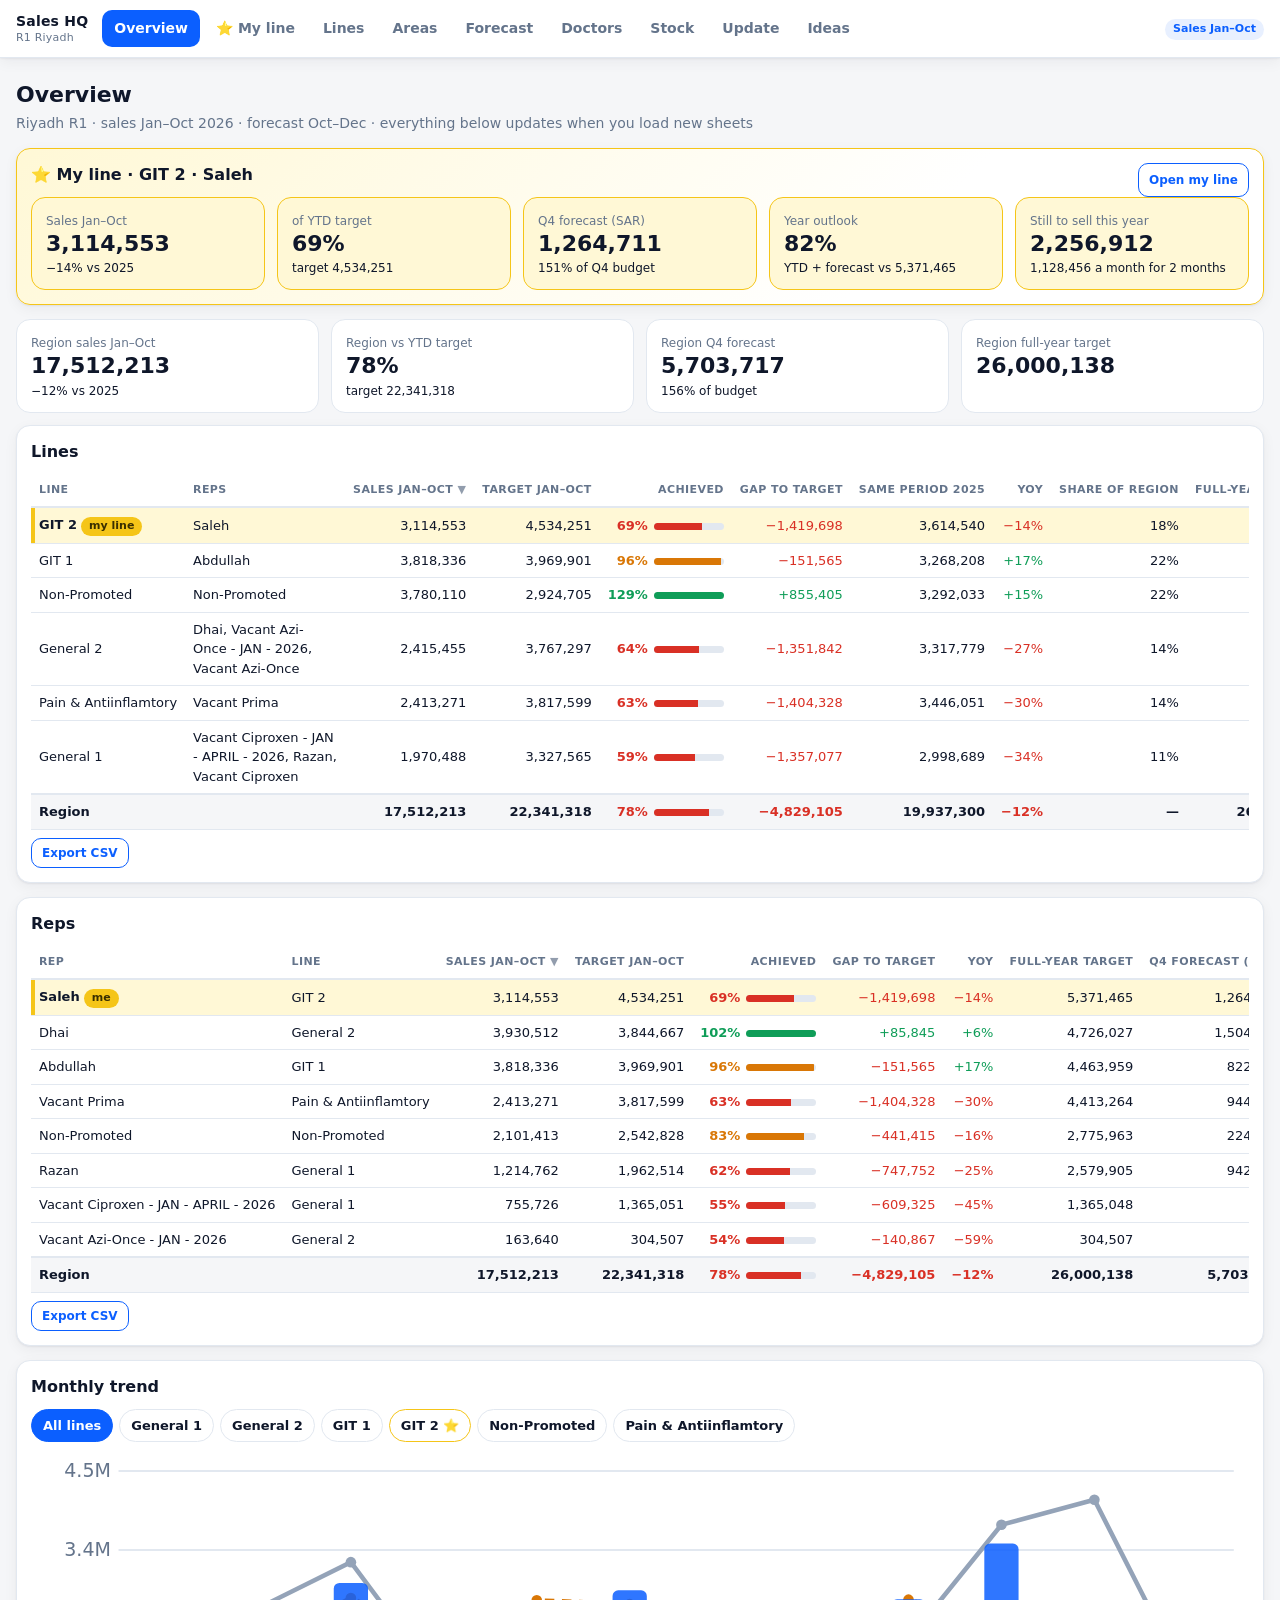
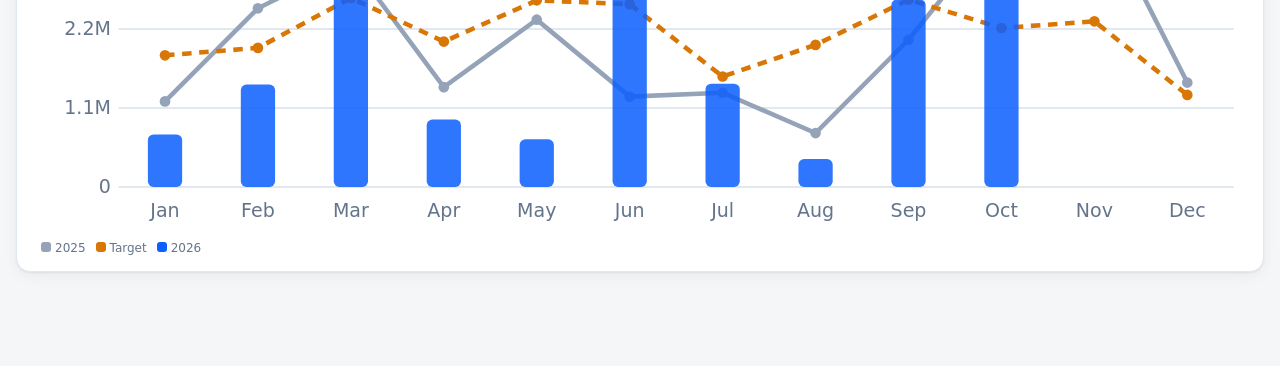
==== commit 0dc4067a: "HQ: sell-in to Oct 2026, Nov-Dec forecast, YTD labels follow data Co-Authored-By: Claude Sonnet 5.5 " ====
--- a/hq/index.html
+++ b/hq/index.html
@@ -348,7 +348,7 @@
   if (typeof module !== 'undefined' && module.exports) module.exports = api; else root.HQCORE = api;
 })(typeof window !== 'undefined' ? window : globalThis);
 </script>
-<script>const DB_EMBED={"meta":{"updated":1793687941275,"built":"2026-11-03T06:39:01.275Z","src":{"sales":{"file":"25 VS 26 YTD - SEP - R1 - Non Promoted.xlsx","at":1793687941275,"label":"to Sep"},"forecast":{"file":"Q4 - 26 - Forecast - R1 - Per Item.xlsx","at":1793687941275,"label":"Q4"},"tracker":{"file":"HQ_Tracker_Sun-Wed_120.xlsx","at":1793687941275,"label":""},"jjstock":{"file":"Jamjoom_4-10-2026.xlsx","at":1793687941275,"label":"4 Oct 2026"},"fstatus":{"file":"Q4 - 26 - Forecast - R1 - Per Item (1).xlsx","at":1793687941275,"label":"25 Oct"}}},"sales":{"dims":{"reps":[{"n":"Vacant Ciproxen","full":"Vacant Ciproxen - R1","line":"General 1"},{"n":"Razan","full":"Razan Areshyi","line":"General 1"},{"n":"Dhai","full":"DAI FAHAD A ALOTAIBI","line":"General 2"},{"n":"Vacant Azi-Once","full":"Vacant Azi Once - R1","line":"General 2"},{"n":"Abdullah","full":"Abdullah Hussain I Khubrani","line":"GIT 1"},{"n":"Saleh","full":"Saleh Ali S Al Shehri","line":"GIT 2"},{"n":"Non-Promoted","full":"R1-Non Promoted","line":"Non-Promoted"},{"n":"Vacant Prima","full":"Vacant Prima - R1","line":"Pain & Antiinflamtory"}],"lines":["General 1","General 2","GIT 1","GIT 2","Non-Promoted","Pain & Antiinflamtory"],"prods":[{"id":"518","n":"CIPROXIN 250MG TAB 1X10","g":"Ciproxen","cat":"General"},{"id":"519","n":"CIPROXIN 500MG TAB 1X10","g":"Ciproxen","cat":"General"},{"id":"520","n":"CIPROXIN 750MG TAB 1X10","g":"Ciproxen","cat":"General"},{"id":"529","n":"Fensolin 10 mg FC Tablets 30's","g":"Fensolin","cat":"General"},{"id":"528","n":"Fensolin 5 mg FC Tablets 30's","g":"Fensolin","cat":"General"},{"id":"416","n":"RELAXON 250MG CAP 1X30","g":"Relaxon","cat":"Pain and Inflammation"},{"id":"415","n":"Relaxon Forte 500mg 30s Tabs","g":"Relaxon","cat":"Pain and Inflammation"},{"id":"KNPL 6","n":"XYVORA XL 10 MG TABLETS","g":"Xyvora","cat":"Pain and Inflammation"},{"id":"527","n":"CLARA 10MG TAB 1X10","g":"Clara","cat":"General"},{"id":"804","n":"CLARA 5MG SYRUP 100ML","g":"Clara","cat":"General"},{"id":"812","n":"AZI - ONCE 200MG ORAL SUSP. 15ML","g":"Azi-Once","cat":"General"},{"id":"813","n":"AZI - ONCE 200MG ORAL SUSP. 22.5ML","g":"Azi-Once","cat":"General"},{"id":"814","n":"AZI - ONCE 200MG ORAL SUSP. 30ML","g":"Azi-Once","cat":"General"},{"id":"401","n":"AZI - ONCE 250MG CAP 1X6","g":"Azi-Once","cat":"General"},{"id":"582","n":"DESLOR 5MG 20 TAB","g":"Deslor","cat":"General"},{"id":"589","n":"Yocair 10mg Chewable  Tablets","g":"Yocair","cat":"General"},{"id":"587","n":"Yocair 4mg Chewable  Tablets","g":"Yocair","cat":"General"},{"id":"588","n":"Yocair 5mg Chewable  Tablets","g":"Yocair","cat":"General"},{"id":"407","n":"ACILOC 20MG CAPS 1X14","g":"Aciloc","cat":"GIT"},{"id":"408","n":"ACILOC 40MG CAPS 1X14","g":"Aciloc","cat":"GIT"},{"id":"KNPL 2","n":"ACILOC PLUS 20MG/1100MG CAPSULES","g":"Omeparazole","cat":"GIT"},{"id":"KNPL 1","n":"ACILOC PLUS 40MG / 1100MG CAPSULE","g":"Omeparazole","cat":"GIT"},{"id":"534","n":"DOMPY 10 MG TABS X 30","g":"Dompy","cat":"GIT"},{"id":"451","n":"Triplex B FC 30's Tabs","g":"Triplex-B","cat":"General"},{"id":"411","n":"ACILOC 20MG 28 CAPSULES-TP","g":"Aciloc","cat":"GIT"},{"id":"412","n":"ACILOC 40MG 28 CAPSULES-TP","g":"Aciloc","cat":"GIT"},{"id":"407/2","n":"ACILOC 20MG CAPS 1X7","g":"Aciloc","cat":"GIT"},{"id":"KNPL 22","n":"EMEDIUS INJECTION","g":"Palonosetron","cat":"GIT"},{"id":"577-005","n":"MAXIM 400MG TAB 1X5","g":"Maxim","cat":"General"},{"id":"577-007","n":"MAXIM 400MG TAB 1x7","g":"Maxim","cat":"General"},{"id":"530","n":"MEVA 135 MG F.C. TABS X 30","g":"Meva","cat":"GIT"},{"id":"531","n":"MEVA 200 MG F.C. TABS X 30","g":"Meva","cat":"GIT"},{"id":"561","n":"ZORON 4Mg Tablet 10's","g":"Zoron","cat":"GIT"},{"id":"562","n":"ZORON 8Mg Tablet 10's","g":"Zoron","cat":"GIT"},{"id":"106","n":"ZORON Injection 4Mg/2ml 5's","g":"Zoron","cat":"GIT"},{"id":"107","n":"ZORON Injection 8Mg/2ml 5's","g":"Zoron","cat":"GIT"},{"id":"808","n":"DOMPY 0.1% ORAL SUSP. 200 ML","g":"Dompy","cat":"GIT"},{"id":"428","n":"OSELTA 75mg CAPSULES","g":"Oselta","cat":"General"},{"id":"441","n":"Betavert 16mg Tablets 3X10's","g":"Betavert","cat":"General"},{"id":"442","n":"Betavert 24mg Tablets  3X 10's","g":"Betavert","cat":"General"},{"id":"440","n":"Betavert 8mg Tablets 3X10's","g":"Betavert","cat":"General"},{"id":"584","n":"Erecta 100mg","g":"Erecta","cat":"General"},{"id":"583","n":"Erecta 50mg","g":"Erecta","cat":"General"},{"id":"104","n":"FEROTON INJECTION 100MG/5ML","g":"Feroton","cat":"General"},{"id":"430","n":"GABEX 75 MG CAPS 30'S TP","g":"Gabex","cat":"Pain and Inflammation"},{"id":"942","n":"Hepaform Caps 60's TP","g":"Hepaform","cat":"GIT"},{"id":"222","n":"Pilocin Cream 30gm","g":"Pilocin","cat":"General"},{"id":"507","n":"TORICOX 120MG 10'S","g":"Toricox","cat":"Pain and Inflammation"},{"id":"505","n":"TORICOX 60MG 30'S","g":"Toricox","cat":"Pain and Inflammation"},{"id":"506","n":"TORICOX 90MG 30'S","g":"Toricox","cat":"Pain and Inflammation"},{"id":"533","n":"VOLTIC 50 MG E.C TAB 1X20","g":"Voltic","cat":"Pain and Inflammation"},{"id":"103","n":"VOLTIC 75 MG /3M AMPS 1X5","g":"Voltic","cat":"Pain and Inflammation"},{"id":"455","n":"Cartimov 50mg Capsules","g":"Cartimov","cat":"Pain and Inflammation"},{"id":"911","n":"Prima D3 10000 IU SG Cap 30's","g":"PRIMA","cat":"General"},{"id":"913","n":"Prima D3 50000 IU SG Cap 30's","g":"PRIMA","cat":"General"},{"id":"910","n":"Prima D3 5000IU SG Cap 60's","g":"PRIMA","cat":"General"},{"id":"489","n":"Urago (Febuxostat 80mg film 30 Coated tab)","g":"Urago","cat":"General"},{"id":"490","n":"Urago (Febuxostat 40mg film 30 Coated tab)","g":"Urago","cat":"General"},{"id":"560","n":"Voltic-D","g":"Voltic","cat":"Pain and Inflammation"},{"id":"1351","n":"CARTIMOV 50MG CAPSULE 60's","g":"Cartimov","cat":"Pain and Inflammation"}],"custs":[{"id":"261009","n":"شركة المستقبل الرائدة التجارية","nat":"3 - SUBAGENT","sub":"SUBAGENT","st":"Strategic"},{"id":"105301210056","n":"المركز الطبي التخصصي","nat":"3 - SUBAGENT","sub":"SUBAGENT","st":"Established"},{"id":"105301210056/2","n":"المركز الطبي التخصصي / 2","nat":"3 - SUBAGENT","sub":"SUBAGENT","st":"Established"},{"id":"105301120351","n":"شركة ادم الطبية","nat":"1 - PVT","sub":"MEDIUM CAHIN","st":"Corporate"},{"id":"428046","n":"شركة الخدمات الصيدلانية المحدوده","nat":"3 - SUBAGENT","sub":"SUBAGENT","st":"Established"},{"id":"348026","n":"شركة المستقبل الرائدة شركة شخص واحد - الرياض","nat":"3 - SUBAGENT","sub":"SUBAGENT","st":"Corporate"},{"id":"216009","n":"شركة الموارد الطبية المحدودة","nat":"1 - PVT","sub":"MEDIUM CAHIN","st":"Corporate"},{"id":"105301120303","n":"شركة تنميات الطبية - الرياض","nat":"3 - SUBAGENT","sub":"SUBAGENT","st":"Established"},{"id":"381031","n":"شركة دروب الطب الطبية شخص واحد","nat":"3 - SUBAGENT","sub":"SUBAGENT","st":"Corporate"},{"id":"105006","n":"شركة دله للخدمات الصحية ( نمار )","nat":"1 - PVT","sub":"HOSPITALS","st":"Established"},{"id":"105201130366","n":"شركة دوحة الشام الطبيه - نقدى","nat":"3 - SUBAGENT","sub":"SUBAGENT","st":"Corporate"},{"id":"435040","n":"شركة رعاية دله الطبية","nat":"1 - PVT","sub":"POLYCLINIC","st":"Corporate"},{"id":"327010","n":"شركة سما الرياض الطبية","nat":"3 - SUBAGENT","sub":"SUBAGENT","st":"Corporate"},{"id":"153007","n":"شركة صيدلية وصفة الخليج الطبية","nat":"1 - PVT","sub":"POLYCLINIC","st":"Established"},{"id":"369023","n":"شركة فجر الطبية شركة شخص واحد","nat":"3 - SUBAGENT","sub":"SUBAGENT","st":"Corporate"},{"id":"348027","n":"شركة كيان العلاج الطبية","nat":"3 - SUBAGENT","sub":"SUBAGENT","st":"Established"},{"id":"369033","n":"شركة مستشفى سليمان فقيه الطبية","nat":"1 - PVT","sub":"HOSPITALS","st":"Corporate"},{"id":"508054","n":"شركة نسيج الابتكار للاستثمار","nat":"3 - SUBAGENT","sub":"SUBAGENT","st":"Strategic"},{"id":"199005","n":"شركة وهج الطبية","nat":"1 - PVT","sub":"MEDIUM CAHIN","st":"Established"},{"id":"105301120018","n":"صيدليات زهرة الروضة","nat":"1 - PVT","sub":"MEDIUM CAHIN","st":"Corporate"},{"id":"105201130093","n":"صيدلية الحزيمي","nat":"3 - SUBAGENT","sub":"SUBAGENT","st":"Established"},{"id":"105401110001","n":"صيدلية الدواء رقم 1","nat":"2 - CHAIN","sub":"BIG CHAIN PHARMACIES","st":"Corporate"},{"id":"105301120160","n":"صيدلية بيت الادوية - الرياض","nat":"1 - PVT","sub":"POLYCLINIC","st":"Corporate"},{"id":"352024","n":"صيدلية دوائي الحديثة للادوية","nat":"3 - SUBAGENT","sub":"SUBAGENT","st":"Corporate"},{"id":"40002","n":"صيدلية مظلة الدواء الطبية","nat":"3 - SUBAGENT","sub":"SUBAGENT","st":"Established"},{"id":"105301120156","n":"مجموعة صيدليات دواء الصفوه","nat":"3 - SUBAGENT","sub":"SUBAGENT","st":"Established"},{"id":"105301210069","n":"مركز النخبة الطبي الجراحي","nat":"1 - PVT","sub":"HOSPITALS","st":"Corporate"},{"id":"105301310008","n":"مستشفي الاسرة الدولي","nat":"1 - PVT","sub":"HOSPITALS","st":"Established"},{"id":"105301310001","n":"مستشفي الحمادي","nat":"1 - PVT","sub":"HOSPITALS","st":"Corporate"},{"id":"105301310003","n":"مستشفي دله","nat":"1 - PVT","sub":"HOSPITALS","st":"Corporate"},{"id":"105301310023","n":"مستشفي رابية - الرياض","nat":"1 - PVT","sub":"HOSPITALS","st":"Corporate"},{"id":"105301120009","n":"مستودع ادوية الحبيب","nat":"1 - PVT","sub":"HOSPITALS","st":"Corporate"},{"id":"105301120008","n":"مستودع ادوية الصفا","nat":"3 - SUBAGENT","sub":"SUBAGENT","st":"Established"},{"id":"105301120015","n":"مستودع ادوية منصور الربيع","nat":"3 - SUBAGENT","sub":"SUBAGENT","st":"Corporate"},{"id":"105301210233","n":"مستودع تيسير للخدمات الطبية","nat":"3 - SUBAGENT","sub":"SUBAGENT","st":"Established"},{"id":"105402500006","n":"مستودع شركة سنابل الدواء الطبية المحدودة","nat":"3 - SUBAGENT","sub":"SUBAGENT","st":"Corporate"},{"id":"105301120167","n":"مستودع صيدليات عمر العجاجي -الرياض","nat":"3 - SUBAGENT","sub":"SUBAGENT","st":"Corporate"},{"id":"126005","n":"مؤسسة الصبحية التجارية","nat":"3 - SUBAGENT","sub":"SUBAGENT","st":"Established"},{"id":"70012","n":"Akwa enaya medical Company","nat":"3 - SUBAGENT","sub":"SUBAGENT","st":"Established"},{"id":"213006","n":"صيدلية الميقات الحديثة للأدوية","nat":"3 - SUBAGENT","sub":"SUBAGENT","st":"Established"},{"id":"444048","n":"شركة ون ميد الطبية","nat":"3 - SUBAGENT","sub":"SUBAGENT","st":"Established"},{"id":"401038","n":"Akwa enaya medical Company","nat":"3 - SUBAGENT","sub":"SUBAGENT","st":"Established"},{"id":"439040","n":"Akwa enaya medical Company","nat":"3 - SUBAGENT","sub":"SUBAGENT","st":"Established"},{"id":"341014","n":"Arsaa al watan Trading","nat":"3 - SUBAGENT","sub":"SUBAGENT","st":"Established"},{"id":"539051","n":"CP - شركة دله للخدمات الصحية","nat":"1 - PVT","sub":"HOSPITALS","st":"Established"}]},"f":[[1,5,0,0,[-151,-157,0,0,0,0,0,0,0,0,0,0],[0,0,0,0,0,0,0,0,0,0,0,0],[0,0,0,0,0,0,0,0,0,0,0,0]],[1,1,0,0,[-65,-108,0,0,0,0,0,0,0,0,0,0],[0,0,0,0,0,0,0,0,0,0,0,0],[0,0,0,0,0,0,0,0,0,0,0,0]],[1,4,0,0,[-3,1618,0,0,0,0,0,0,0,0,0,0],[0,0,0,0,0,0,0,0,0,0,0,0],[0,0,0,0,0,0,0,0,0,0,0,0]],[1,0,0,0,[0,107,0,0,0,0,0,0,0,0,0,0],[0,0,0,0,0,0,0,0,0,0,0,0],[0,0,0,0,0,0,0,0,0,0,0,0]],[1,5,1,0,[0,0,0,0,-2124,0,0,0,0,0,0,0],[0,0,0,0,0,0,0,0,0,0,0,0],[0,0,0,0,0,0,0,0,0,0,0,0]],[1,0,1,0,[0,0,0,0,-27,-14,7,0,0,0,0,0],[0,0,0,0,0,0,0,0,0,0,0,0],[0,0,0,0,0,0,0,0,0,0,0,0]],[1,1,1,0,[0,0,0,0,-378,0,0,0,0,0,0,0],[0,0,0,0,0,0,0,0,0,0,0,0],[0,0,0,0,0,0,0,0,0,0,0,0]],[1,4,1,0,[0,0,0,0,-264,-207,77,0,0,0,0,0],[0,0,0,0,0,0,0,0,0,0,0,0],[0,0,0,0,0,0,0,0,0,0,0,0]],[2,5,0,0,[-81,-85,0,0,0,0,0,0,0,0,0,0],[0,0,0,0,0,0,0,0,0,0,0,0],[0,0,0,0,0,0,0,0,0,0,0,0]],[2,1,0,0,[-35,-58,0,0,0,0,0,0,0,0,0,0],[0,0,0,0,0,0,0,0,0,0,0,0],[0,0,0,0,0,0,0,0,0,0,0,0]],[2,4,0,0,[-2,871,0,0,0,0,0,0,0,0,0,0],[0,0,0,0,0,0,0,0,0,0,0,0],[0,0,0,0,0,0,0,0,0,0,0,0]],[2,0,0,0,[0,58,0,0,0,0,0,0,0,0,0,0],[0,0,0,0,0,0,0,0,0,0,0,0],[0,0,0,0,0,0,0,0,0,0,0,0]],[2,5,1,0,[0,0,0,0,-1144,0,0,0,0,0,0,0],[0,0,0,0,0,0,0,0,0,0,0,0],[0,0,0,0,0,0,0,0,0,0,0,0]],[2,0,1,0,[0,0,0,0,-15,-8,4,0,0,0,0,0],[0,0,0,0,0,0,0,0,0,0,0,0],[0,0,0,0,0,0,0,0,0,0,0,0]],[2,1,1,0,[0,0,0,0,-203,0,0,0,0,0,0,0],[0,0,0,0,0,0,0,0,0,0,0,0],[0,0,0,0,0,0,0,0,0,0,0,0]],[2,4,1,0,[0,0,0,0,-142,-112,41,0,0,0,0,0],[0,0,0,0,0,0,0,0,0,0,0,0],[0,0,0,0,0,0,0,0,0,0,0,0]],[3,5,0,0,[-2039,53214,-1668,-961,0,0,0,0,0,0,0,0],[17612,-2551,1370,19777,0,0,0,0,0,0,0,0],[17612,-2551,0,0,0,0,0,0,0,0,0,0]],[3,1,0,0,[-369,5326,-642,-529,0,0,0,0,0,0,0,0],[3888,0,0,369,0,0,0,0,0,0,0,0],[3888,0,0,0,0,0,0,0,0,0,0,0]],[3,6,0,0,[0,1651,-16,0,0,0,0,0,0,0,0,0],[3205,0,799,606,0,0,0,0,0,0,0,0],[3205,0,0,0,0,0,0,0,0,0,0,0]],[3,2,0,0,[0,4009,0,0,0,0,0,0,0,0,0,0],[0,0,800,600,0,0,0,0,0,0,0,0],[0,0,0,0,0,0,0,0,0,0,0,0]],[3,4,0,0,[0,0,0,-31,0,0,0,0,0,0,0,0],[525,0,0,0,0,0,0,0,0,0,0,0],[525,0,0,0,0,0,0,0,0,0,0,0]],[3,6,1,0,[0,0,0,0,1247,831,831,0,0,0,0,0],[0,0,0,0,1103,0,0,728,-125,0,0,-103],[0,0,799,606,1103,0,0,728,-125,0,0,-103]],[3,5,1,0,[0,0,0,0,5917,10420,12194,-2836,-2787,0,0,0],[0,0,0,0,-4498,-2509,4745,1513,2649,-857,-856,-5552],[0,0,1370,19777,-4498,-2509,4745,1513,2649,-857,-856,-5552]],[3,1,1,0,[0,0,0,0,1397,1846,3107,-1591,-1489,0,0,0],[0,0,0,0,784,0,1393,1393,2001,-180,-182,-937],[0,0,0,369,784,0,1393,1393,2001,-180,-182,-937]],[3,2,1,0,[0,0,0,0,1265,1265,1519,0,0,0,0,0],[0,0,0,0,546,0,379,0,187,0,0,-51],[0,0,800,600,546,0,379,0,187,0,0,-51]],[3,3,1,0,[0,0,0,0,0,-44,0,0,0,0,0,0],[0,0,0,0,0,0,0,0,0,0,0,0],[0,0,0,0,0,0,0,0,0,0,0,0]],[3,4,1,0,[0,0,0,0,0,0,134,0,-39,0,0,0],[0,0,0,0,200,0,0,0,-21,-35,-12,-11],[0,0,0,0,200,0,0,0,-21,-35,-12,-11]],[3,0,0,0,[0,0,0,0,0,0,0,0,0,0,0,0],[110,0,0,0,0,0,0,0,0,0,0,0],[110,0,0,0,0,0,0,0,0,0,0,0]],[3,0,1,0,[0,0,0,0,0,0,0,0,0,0,0,0],[0,0,0,0,-1,0,0,0,0,0,0,-8],[0,0,0,0,-1,0,0,0,0,0,0,-8]],[4,1,1,0,[0,0,0,0,0,0,0,0,0,0,0,0],[0,0,0,0,10306,0,0,0,0,0,0,0],[0,0,0,0,10306,0,0,0,0,0,0,0]],[4,5,1,0,[0,0,0,0,0,0,0,0,0,0,0,0],[0,0,0,0,46423,0,0,0,0,0,0,0],[0,0,0,0,46423,0,0,0,0,0,0,0]],[5,6,0,0,[949,139,4991,3203,0,0,0,0,0,0,0,0],[2516,0,381,0,0,0,0,0,0,0,0,0],[2516,0,0,0,0,0,0,0,0,0,0,0]],[5,5,0,0,[459,1766,24313,5897,0,0,0,0,0,0,0,0],[0,0,13927,69635,0,0,0,0,0,0,0,0],[0,0,0,0,0,0,0,0,0,0,0,0]],[5,0,0,0,[386,70,58,0,0,0,0,0,0,0,0,0],[64,0,0,0,0,0,0,0,0,0,0,0],[64,0,0,0,0,0,0,0,0,0,0,0]],[5,1,0,0,[6140,61,15298,0,0,0,0,0,0,0,0,0],[3156,0,1753,0,0,0,0,0,0,0,0,0],[3156,0,0,0,0,0,0,0,0,0,0,0]],[5,2,0,0,[1645,0,8039,3417,0,0,0,0,0,0,0,0],[1465,0,4396,0,0,0,0,0,0,0,0,0],[1465,0,0,0,0,0,0,0,0,0,0,0]],[5,4,0,0,[126,0,959,96,0,0,0,0,0,0,0,0],[973,0,0,0,0,0,0,0,0,0,0,0],[973,0,0,0,0,0,0,0,0,0,0,0]],[5,6,1,0,[0,0,0,0,-51,0,0,0,0,0,0,0],[0,0,0,0,774,0,0,0,3708,-99,0,371],[0,0,381,0,774,0,0,0,3708,-99,0,371]],[5,5,1,0,[0,0,0,0,-640,0,0,-1681,-1308,0,0,0],[0,0,0,0,0,0,0,0,0,-14416,0,13243],[0,0,13927,69635,0,0,0,0,0,-14416,0,13243]],[5,0,1,0,[0,0,0,0,33,0,0,0,0,0,0,0],[0,0,0,0,0,0,0,0,157,-2,31,313],[0,0,0,0,0,0,0,0,157,-2,31,313]],[5,2,1,0,[0,0,0,0,67,0,0,0,0,0,0,0],[0,0,0,0,0,0,-57,0,0,-151,100,-14],[0,0,4396,0,0,0,-57,0,0,-151,100,-14]],[5,1,1,0,[0,0,0,0,0,0,0,-151,-129,0,0,0],[0,0,0,0,1753,0,0,0,4264,-180,85,1706],[0,0,1753,0,1753,0,0,0,4264,-180,85,1706]],[5,3,1,0,[0,0,0,0,0,0,0,0,-16,0,0,0],[0,0,0,0,0,0,0,0,0,-25,0,0],[0,0,690,0,0,0,0,0,0,-25,0,0]],[5,3,0,0,[0,0,0,0,0,0,0,0,0,0,0,0],[276,0,690,0,0,0,0,0,0,0,0,0],[276,0,0,0,0,0,0,0,0,0,0,0]],[5,4,1,0,[0,0,0,0,0,0,0,0,0,0,0,0],[0,0,0,0,0,0,0,0,0,133,0,0],[0,0,0,0,0,0,0,0,0,133,0,0]],[6,6,0,0,[0,0,0,352,0,0,0,0,0,0,0,0],[88,0,0,0,0,0,0,0,0,0,0,0],[88,0,0,0,0,0,0,0,0,0,0,0]],[6,5,0,0,[0,0,0,8044,0,0,0,0,0,0,0,0],[1750,0,0,0,0,0,0,0,0,0,0,0],[1750,0,0,0,0,0,0,0,0,0,0,0]],[6,1,0,0,[0,0,0,983,0,0,0,0,0,0,0,0],[0,0,0,0,0,0,0,0,0,0,0,0],[0,0,0,0,0,0,0,0,0,0,0,0]],[6,0,1,0,[0,0,0,0,0,0,0,0,0,0,0,0],[0,0,0,0,222,0,0,0,-133,133,0,222],[0,0,0,0,222,0,0,0,-133,133,0,222]],[6,1,1,0,[0,0,0,0,0,0,0,0,0,0,0,0],[0,0,0,0,786,0,0,786,0,0,0,393],[0,0,0,0,786,0,0,786,0,0,0,393]],[6,2,1,0,[0,0,0,0,0,0,0,0,0,0,0,0],[0,0,0,0,0,0,0,0,0,0,0,1267],[0,0,0,0,0,0,0,0,0,0,0,1267]],[6,5,1,0,[0,0,0,0,0,0,0,0,0,0,0,0],[0,0,0,0,1750,3500,0,4022,0,4022,0,4826],[0,0,0,0,1750,3500,0,4022,0,4022,0,4826]],[6,6,1,0,[0,0,0,0,0,0,0,0,0,0,0,0],[0,0,0,0,176,0,0,0,0,352,0,0],[0,0,0,0,176,0,0,0,0,352,0,0]],[7,6,0,0,[0,0,1889,756,0,0,0,0,0,0,0,0],[0,1344,896,0,0,0,0,0,0,0,0,0],[0,1344,0,0,0,0,0,0,0,0,0,0]],[7,0,0,0,[0,0,0,0,0,0,0,0,0,0,0,0],[0,0,379,0,0,0,0,0,0,0,0,0],[0,0,0,0,0,0,0,0,0,0,0,0]],[7,3,0,0,[0,0,0,-105,0,0,0,0,0,0,0,0],[0,0,0,483,0,0,0,0,0,0,0,0],[0,0,0,0,0,0,0,0,0,0,0,0]],[7,6,1,0,[0,0,0,0,1349,540,0,0,0,0,0,0],[0,0,0,0,0,1344,0,0,0,2241,2241,-835],[0,0,896,0,0,1344,0,0,0,2241,2241,-835]],[7,1,1,0,[0,0,0,0,2577,1031,0,0,0,0,0,0],[0,0,0,0,0,5153,0,0,0,5153,5153,-1600],[0,0,0,0,0,5153,0,0,0,5153,5153,-1600]],[7,2,1,0,[0,0,0,0,4298,0,0,0,0,0,0,0],[0,0,0,0,0,3420,0,0,0,1710,3420,-846],[0,0,0,0,0,3420,0,0,0,1710,3420,-846]],[7,4,1,0,[0,0,0,0,0,1231,0,0,0,0,0,0],[0,0,0,0,0,1892,0,0,0,3784,0,-562],[0,0,0,0,0,1892,0,0,0,3784,0,-562]],[7,0,1,0,[0,0,0,0,0,0,0,0,0,0,0,0],[0,0,0,0,0,0,0,0,0,757,0,-118],[0,0,379,0,0,0,0,0,0,757,0,-118]],[7,3,1,0,[0,0,0,0,0,0,0,0,0,0,0,0],[0,0,0,0,0,0,0,0,0,0,0,-48],[0,0,0,483,0,0,0,0,0,0,0,-48]],[7,5,0,0,[0,0,0,0,0,0,0,0,0,0,0,0],[23212,0,60350,0,0,0,0,0,0,0,0,0],[23212,0,0,0,0,0,0,0,0,0,0,0]],[7,5,1,0,[0,0,0,0,0,0,0,0,0,0,0,0],[0,0,0,0,0,27854,0,0,0,0,80020,-19815],[0,0,60350,0,0,27854,0,0,0,0,80020,-19815]],[8,1,0,0,[2769,0,0,0,0,0,0,0,0,0,0,0],[0,0,0,0,0,0,0,0,0,0,0,0],[0,0,0,0,0,0,0,0,0,0,0,0]],[8,2,0,0,[3078,3078,-991,0,0,0,0,0,0,0,0,0],[0,0,0,0,0,0,0,0,0,0,0,0],[0,0,0,0,0,0,0,0,0,0,0,0]],[8,6,0,0,[0,734,0,0,0,0,0,0,0,0,0,0],[0,0,0,0,0,0,0,0,0,0,0,0],[0,0,0,0,0,0,0,0,0,0,0,0]],[8,5,0,0,[0,5335,-2606,0,0,0,0,0,0,0,0,0],[0,0,23212,0,0,0,0,0,0,0,0,0],[0,0,0,0,0,0,0,0,0,0,0,0]],[8,0,0,0,[0,169,-61,0,0,0,0,0,0,0,0,0],[0,0,0,0,0,0,0,0,0,0,0,0],[0,0,0,0,0,0,0,0,0,0,0,0]],[8,6,1,0,[0,0,0,0,-5,0,0,0,0,0,0,0],[0,0,0,0,0,0,0,0,-161,1525,0,143],[0,0,0,0,0,0,0,0,-161,1525,0,143]],[8,1,1,0,[0,0,0,0,0,0,-515,0,0,0,0,0],[0,0,0,0,0,0,0,0,0,0,0,0],[0,0,0,0,0,0,0,0,0,0,0,0]],[8,0,1,0,[0,0,0,0,0,0,0,0,0,0,0,0],[0,0,0,0,0,0,0,0,0,169,0,18],[0,0,0,0,0,0,0,0,0,169,0,18]],[8,2,1,0,[0,0,0,0,0,0,0,0,0,0,0,0],[0,0,0,0,0,0,308,0,0,0,0,31],[0,0,0,0,0,0,308,0,0,0,0,31]],[8,5,1,0,[0,0,0,0,0,0,0,0,0,0,0,0],[0,0,0,0,0,0,0,0,0,0,0,-2669],[0,0,23212,0,0,0,0,0,0,0,0,-2669]],[9,1,1,0,[0,0,0,0,0,0,0,0,0,0,0,0],[0,0,0,0,0,0,0,0,0,0,-1219,0],[0,0,0,0,0,0,0,0,0,0,-1219,0]],[10,5,0,0,[-75,-84,-74,-137,0,0,0,0,0,0,0,0],[0,0,52644,0,0,0,0,0,0,0,0,0],[0,0,0,0,0,0,0,0,0,0,0,0]],[10,1,0,0,[-4,-20,-26,-35,0,0,0,0,0,0,0,0],[0,0,322,0,0,0,0,0,0,0,0,0],[0,0,0,0,0,0,0,0,0,0,0,0]],[10,6,0,0,[0,0,0,-1,0,0,0,0,0,0,0,0],[0,0,1402,0,0,0,0,0,0,0,0,0],[0,0,0,0,0,0,0,0,0,0,0,0]],[10,4,0,0,[0,0,-2,-7,0,0,0,0,0,0,0,0],[0,0,585,-30,0,0,0,0,0,0,0,0],[0,0,0,0,0,0,0,0,0,0,0,0]],[10,2,0,0,[0,0,0,0,0,0,0,0,0,0,0,0],[0,0,-15,0,0,0,0,0,0,0,0,0],[0,0,0,0,0,0,0,0,0,0,0,0]],[10,5,1,0,[0,0,0,0,4694,-224,-205,-217,-191,0,0,0],[0,0,0,0,7004,0,-114,0,19660,-126,882,-8254],[0,0,52644,0,7004,0,-114,0,19660,-126,882,-8254]],[10,1,1,0,[0,0,0,0,1910,-57,-59,-54,-94,0,0,0],[0,0,0,0,2069,0,-6,0,5666,-8,-86,-9],[0,0,322,0,2069,0,-6,0,5666,-8,-86,-9]],[10,4,1,0,[0,0,0,0,254,-3,-3,0,-3,0,0,0],[0,0,0,0,330,0,-3,0,-42,-13,-30,-15],[0,0,585,-30,330,0,-3,0,-42,-13,-30,-15]],[10,6,1,0,[0,0,0,0,0,-409,409,106,0,0,0,0],[0,0,0,0,1424,0,0,0,6636,0,-81,-10],[0,0,1402,0,1424,0,0,0,6636,0,-81,-10]],[10,0,1,0,[0,0,0,0,0,0,0,20,0,0,0,0],[0,0,0,0,109,0,0,0,62,0,-19,0],[0,0,-1,0,109,0,0,0,62,0,-19,0]],[10,0,0,0,[0,0,0,0,0,0,0,0,0,0,0,0],[0,0,-1,0,0,0,0,0,0,0,0,0],[0,0,0,0,0,0,0,0,0,0,0,0]],[10,2,1,0,[0,0,0,0,0,0,0,0,0,0,0,0],[0,0,0,0,630,0,-9,0,2493,0,-44,-46],[0,0,-15,0,630,0,-9,0,2493,0,-44,-46]],[10,3,1,0,[0,0,0,0,0,0,0,0,0,0,0,0],[0,0,0,0,0,0,0,0,0,-3,0,-10],[0,0,0,0,0,0,0,0,0,-3,0,-10]],[11,5,0,0,[0,0,487,0,0,0,0,0,0,0,0,0],[0,0,0,0,0,0,0,0,0,0,0,0],[0,0,0,0,0,0,0,0,0,0,0,0]],[11,6,1,0,[0,0,0,0,717,0,0,598,0,0,0,0],[0,0,0,0,0,0,0,0,0,0,0,0],[0,0,3522,0,0,0,0,0,0,0,0,0]],[11,5,1,0,[0,0,0,0,0,779,682,682,779,0,0,0],[0,0,0,0,0,0,0,0,0,0,0,0],[0,0,0,0,0,0,0,0,0,0,0,0]],[11,3,0,0,[0,0,0,0,0,0,0,0,0,0,0,0],[0,0,861,0,0,0,0,0,0,0,0,0],[0,0,0,0,0,0,0,0,0,0,0,0]],[11,4,0,0,[0,0,0,0,0,0,0,0,0,0,0,0],[0,0,669,0,0,0,0,0,0,0,0,0],[0,0,0,0,0,0,0,0,0,0,0,0]],[11,6,0,0,[0,0,0,0,0,0,0,0,0,0,0,0],[0,0,3522,0,0,0,0,0,0,0,0,0],[0,0,0,0,0,0,0,0,0,0,0,0]],[12,1,0,0,[0,0,-105,0,0,0,0,0,0,0,0,0],[0,0,8760,0,0,0,0,0,0,0,0,0],[0,0,0,0,0,0,0,0,0,0,0,0]],[12,6,0,0,[0,0,-9,0,0,0,0,0,0,0,0,0],[0,0,0,0,0,0,0,0,0,0,0,0],[0,0,0,0,0,0,0,0,0,0,0,0]],[12,5,0,0,[0,0,-340,0,0,0,0,0,0,0,0,0],[0,0,199620,0,0,0,0,0,0,0,0,0],[0,0,0,0,0,0,0,0,0,0,0,0]],[12,0,0,0,[0,0,-1,0,0,0,0,0,0,0,0,0],[0,0,0,0,0,0,0,0,0,0,0,0],[0,0,0,0,0,0,0,0,0,0,0,0]],[12,2,0,0,[0,0,-5,0,0,0,0,0,0,0,0,0],[0,0,4306,0,0,0,0,0,0,0,0,0],[0,0,0,0,0,0,0,0,0,0,0,0]],[12,0,1,0,[0,0,0,0,0,0,0,0,0,0,0,0],[0,0,0,0,0,644,0,0,0,0,0,0],[0,0,0,0,0,644,0,0,0,0,0,0]],[12,1,1,0,[0,0,0,0,0,0,0,0,0,0,0,0],[0,0,0,0,0,0,0,0,0,43831,0,0],[0,0,8760,0,0,0,0,0,0,43831,0,0]],[12,2,1,0,[0,0,0,0,0,0,0,0,0,0,0,0],[0,0,0,0,0,0,0,0,0,2,0,-1627],[0,0,4306,0,0,0,0,0,0,2,0,-1627]],[12,3,1,0,[0,0,0,0,0,0,0,0,0,0,0,0],[0,0,0,0,0,0,0,0,0,0,0,-345],[0,0,0,0,0,0,0,0,0,0,0,-345]],[12,4,1,0,[0,0,0,0,0,0,0,0,0,0,0,0],[0,0,0,0,0,0,0,0,0,811,0,-778],[0,0,0,0,0,0,0,0,0,811,0,-778]],[12,5,1,0,[0,0,0,0,0,0,0,0,0,0,0,0],[0,0,0,0,0,0,0,0,0,-29846,0,0],[0,0,199620,0,0,0,0,0,0,-29846,0,0]],[12,6,1,0,[0,0,0,0,0,0,0,0,0,0,0,0],[0,0,0,0,0,-4,0,1906,0,2668,0,0],[0,0,0,0,0,-4,0,1906,0,2668,0,0]],[13,5,0,0,[0,1006,0,2011,0,0,0,0,0,0,0,0],[875,0,0,0,0,0,0,0,0,0,0,0],[875,0,0,0,0,0,0,0,0,0,0,0]],[13,1,0,0,[0,1966,0,3931,0,0,0,0,0,0,0,0],[1179,0,0,0,0,0,0,0,0,0,0,0],[1179,0,0,0,0,0,0,0,0,0,0,0]],[13,2,0,0,[0,1901,0,0,0,0,0,0,0,0,0,0],[0,0,0,0,0,0,0,0,0,0,0,0],[0,0,0,0,0,0,0,0,0,0,0,0]],[13,6,0,0,[0,0,0,880,0,0,0,0,0,0,0,0],[0,0,0,0,0,0,0,0,0,0,0,0],[0,0,0,0,0,0,0,0,0,0,0,0]],[13,1,1,0,[0,0,0,0,0,0,0,0,0,0,0,0],[0,0,0,0,0,0,1966,0,0,0,0,0],[0,0,0,0,0,0,1966,0,0,0,0,0]],[13,5,1,0,[0,0,0,0,0,0,0,0,0,0,0,0],[0,0,0,0,0,0,402,0,0,0,0,0],[0,0,0,0,0,0,402,0,0,0,0,0]],[14,0,0,0,[0,0,0,0,0,0,0,0,0,0,0,0],[0,0,9,0,0,0,0,0,0,0,0,0],[0,0,0,0,0,0,0,0,0,0,0,0]],[14,1,0,0,[0,0,0,0,0,0,0,0,0,0,0,0],[0,0,-290,0,0,0,0,0,0,0,0,0],[0,0,0,0,0,0,0,0,0,0,0,0]],[14,1,1,0,[0,0,0,0,0,0,0,0,0,0,0,0],[0,0,0,0,923,0,0,0,0,0,0,162],[0,0,-290,0,923,0,0,0,0,0,0,162]],[14,2,0,0,[0,0,0,0,0,0,0,0,0,0,0,0],[0,0,-1256,0,0,0,0,0,0,0,0,0],[0,0,0,0,0,0,0,0,0,0,0,0]],[14,5,0,0,[0,0,0,0,0,0,0,0,0,0,0,0],[0,0,696,0,0,0,0,0,0,0,0,0],[0,0,0,0,0,0,0,0,0,0,0,0]],[14,5,1,0,[0,0,0,0,0,0,0,0,0,0,0,0],[0,0,0,0,4642,0,0,0,0,0,0,0],[0,0,696,0,4642,0,0,0,0,0,0,0]],[14,6,0,0,[0,0,0,0,0,0,0,0,0,0,0,0],[0,0,15,0,0,0,0,0,0,0,0,0],[0,0,0,0,0,0,0,0,0,0,0,0]],[14,6,1,0,[0,0,0,0,0,0,0,0,0,0,0,0],[0,0,0,0,0,-24,0,0,0,0,0,-3],[0,0,15,0,0,-24,0,0,0,0,0,-3]],[15,5,0,0,[-134,-151,-136,-221,0,0,0,0,0,0,0,0],[0,0,258,0,0,0,0,0,0,0,0,0],[0,0,0,0,0,0,0,0,0,0,0,0]],[15,1,0,0,[-27,-77,-48,-153,0,0,0,0,0,0,0,0],[0,0,35,0,0,0,0,0,0,0,0,0],[0,0,0,0,0,0,0,0,0,0,0,0]],[15,4,0,0,[-2,-2,-2,0,0,0,0,0,0,0,0,0],[0,0,0,0,0,0,0,0,0,0,0,0],[0,0,0,0,0,0,0,0,0,0,0,0]],[15,2,0,0,[0,0,0,20,0,0,0,0,0,0,0,0],[0,0,0,0,0,0,0,0,0,0,0,0],[0,0,0,0,0,0,0,0,0,0,0,0]],[15,6,1,0,[0,0,0,0,264,-50,0,26,8,0,0,0],[0,0,0,0,286,0,0,0,219,0,-8,-83],[0,0,0,0,286,0,0,0,219,0,-8,-83]],[15,5,1,0,[0,0,0,0,2160,-299,-278,-265,-261,0,0,0],[0,0,0,0,-90,0,-81,0,-73,-196,-238,-158],[0,0,258,0,-90,0,-81,0,-73,-196,-238,-158]],[15,1,1,0,[0,0,0,0,332,-189,-266,-182,-222,0,0,0],[0,0,0,0,337,0,-40,0,656,-91,-45,-195],[0,0,35,0,337,0,-40,0,656,-91,-45,-195]],[15,4,1,0,[0,0,0,0,0,-7,0,0,0,0,0,0],[0,0,0,0,-5,0,-7,0,0,0,0,0],[0,0,0,0,-5,0,-7,0,0,0,0,0]],[15,0,1,0,[0,0,0,0,0,0,-5,-1,0,0,0,0],[0,0,0,0,-21,0,0,0,2,0,1,-3],[0,0,0,0,-21,0,0,0,2,0,1,-3]],[15,2,1,0,[0,0,0,0,0,0,0,0,0,0,0,0],[0,0,0,0,105,0,0,0,311,0,-3,-60],[0,0,0,0,105,0,0,0,311,0,-3,-60]],[16,0,1,0,[0,0,0,0,0,0,0,0,0,0,0,0],[0,0,0,0,0,0,125,0,0,0,0,0],[0,0,0,0,0,0,125,0,0,0,0,0]],[16,1,0,0,[0,0,0,0,0,0,0,0,0,0,0,0],[811,947,0,1623,0,0,0,0,0,0,0,0],[811,947,0,0,0,0,0,0,0,0,0,0]],[16,1,1,0,[0,0,0,0,0,0,0,0,0,0,0,0],[0,0,0,0,0,0,0,1623,744,2298,778,2096],[0,0,0,1623,0,0,0,1623,744,2298,778,2096]],[16,2,1,0,[0,0,0,0,0,0,0,0,0,0,0,0],[0,0,0,0,0,0,0,0,122,490,0,326],[0,0,0,0,0,0,0,0,122,490,0,326]],[16,5,0,0,[0,0,0,0,0,0,0,0,0,0,0,0],[0,1797,0,0,0,0,0,0,0,0,0,0],[0,1797,0,0,0,0,0,0,0,0,0,0]],[16,5,1,0,[0,0,0,0,0,0,0,0,0,0,0,0],[0,0,0,0,0,539,674,0,0,0,0,1078],[0,0,0,0,0,539,674,0,0,0,0,1078]],[17,6,0,0,[0,0,0,4481,0,0,0,0,0,0,0,0],[0,0,0,0,0,0,0,0,0,0,0,0],[0,0,0,0,0,0,0,0,0,0,0,0]],[17,2,0,0,[0,0,0,855,0,0,0,0,0,0,0,0],[0,0,0,0,0,0,0,0,0,0,0,0],[0,0,0,0,0,0,0,0,0,0,0,0]],[17,4,0,0,[0,0,0,946,0,0,0,0,0,0,0,0],[0,0,0,0,0,0,0,0,0,0,0,0],[0,0,0,0,0,0,0,0,0,0,0,0]],[17,6,1,0,[0,0,0,0,4843,12107,0,-2499,4708,0,0,0],[0,0,0,0,0,0,0,0,0,0,0,0],[0,0,0,0,0,0,0,0,0,0,0,0]],[17,5,1,0,[0,0,0,0,2524,60572,14029,-20296,14646,0,0,0],[0,0,0,0,0,0,0,0,0,0,0,0],[0,0,0,0,0,0,0,0,0,0,0,0]],[17,2,1,0,[0,0,0,0,398,3183,0,-696,890,0,0,0],[0,0,0,0,0,0,0,0,0,0,0,0],[0,0,0,0,0,0,0,0,0,0,0,0]],[17,4,1,0,[0,0,0,0,569,0,0,-386,255,0,0,0],[0,0,0,0,0,0,0,0,0,0,0,0],[0,0,0,0,0,0,0,0,0,0,0,0]],[17,1,1,0,[0,0,0,0,0,14207,0,-1044,3372,0,0,0],[0,0,0,0,0,0,0,0,0,0,0,0],[0,0,0,0,0,0,0,0,0,0,0,0]],[18,5,0,0,[-1061,-70,-23,10457,0,0,0,0,0,0,0,0],[-898,6966,-1620,-991,0,0,0,0,0,0,0,0],[-898,6966,0,0,0,0,0,0,0,0,0,0]],[18,1,0,0,[-209,-471,-79,3879,0,0,0,0,0,0,0,0],[-157,919,420,-471,0,0,0,0,0,0,0,0],[-157,919,0,0,0,0,0,0,0,0,0,0]],[18,6,0,0,[0,0,0,687,0,0,0,0,0,0,0,0],[0,0,0,176,0,0,0,0,0,0,0,0],[0,0,0,0,0,0,0,0,0,0,0,0]],[18,2,0,0,[0,0,0,634,0,0,0,0,0,0,0,0],[0,0,634,0,0,0,0,0,0,0,0,0],[0,0,0,0,0,0,0,0,0,0,0,0]],[18,6,1,0,[0,0,0,0,880,0,0,0,0,0,0,0],[0,0,0,0,346,0,0,0,0,0,0,0],[0,0,0,176,346,0,0,0,0,0,0,0]],[18,5,1,0,[0,0,0,0,-12,-1621,-1854,-1387,-1434,0,0,0],[0,0,0,0,8879,-1434,-1586,-583,-222,-103,1268,-1143],[0,0,-1620,-991,8879,-1434,-1586,-583,-222,-103,1268,-1143]],[18,1,1,0,[0,0,0,0,0,-707,-1335,-785,-262,0,0,0],[0,0,0,0,344,-994,-419,-183,-79,-26,668,-236],[0,0,420,-471,344,-994,-419,-183,-79,-26,668,-236]],[19,5,0,0,[-9270,16766,32474,16080,0,0,0,0,0,0,0,0],[-11280,-10068,76585,-18014,0,0,0,0,0,0,0,0],[-11280,-10068,0,0,0,0,0,0,0,0,0,0]],[19,0,0,0,[208,-9,104,57,0,0,0,0,0,0,0,0],[247,259,242,8,0,0,0,0,0,0,0,0],[247,259,0,0,0,0,0,0,0,0,0,0]],[19,1,0,0,[-148,6348,-262,-148,0,0,0,0,0,0,0,0],[-586,-285,4570,5302,0,0,0,0,0,0,0,0],[-586,-285,0,0,0,0,0,0,0,0,0,0]],[19,4,0,0,[1909,1330,1936,988,0,0,0,0,0,0,0,0],[-108,1544,2009,250,0,0,0,0,0,0,0,0],[-108,1544,0,0,0,0,0,0,0,0,0,0]],[19,6,0,0,[0,836,12618,7966,0,0,0,0,0,0,0,0],[-4,2575,1288,1153,0,0,0,0,0,0,0,0],[-4,2575,0,0,0,0,0,0,0,0,0,0]],[19,2,0,0,[0,3896,1284,3699,0,0,0,0,0,0,0,0],[0,0,3247,5138,0,0,0,0,0,0,0,0],[0,0,0,0,0,0,0,0,0,0,0,0]],[19,3,0,0,[0,0,0,-304,0,0,0,0,0,0,0,0],[0,506,473,915,0,0,0,0,0,0,0,0],[0,506,0,0,0,0,0,0,0,0,0,0]],[19,6,1,0,[0,0,0,0,-83,-2174,0,0,8350,0,0,0],[0,0,0,0,12266,-875,-3,0,-14,0,0,-731],[0,0,1288,1153,12266,-875,-3,0,-14,0,0,-731]],[19,5,1,0,[0,0,0,0,-10790,-16712,46470,-7515,108,0,0,0],[0,0,0,0,46507,-14302,38207,60283,18818,80426,22069,8619],[0,0,76585,-18014,46507,-14302,38207,60283,18818,80426,22069,8619]],[19,1,1,0,[0,0,0,0,-967,-690,-32761,-181,-325,0,0,0],[0,0,0,0,83519,-9583,-451,-6085,12423,16217,47041,-12962],[0,0,4570,5302,83519,-9583,-451,-6085,12423,16217,47041,-12962]],[19,2,1,0,[0,0,0,0,-364,-479,-1263,0,1515,0,0,0],[0,0,0,0,5848,-415,0,0,0,0,0,2482],[0,0,3247,5138,5848,-415,0,0,0,0,0,2482]],[19,4,1,0,[0,0,0,0,-181,-535,764,-27,729,0,0,0],[0,0,0,0,712,1014,1898,490,1445,-141,1976,93],[0,0,2009,250,712,1014,1898,490,1445,-141,1976,93]],[19,0,1,0,[0,0,0,0,0,-32,0,0,0,0,0,0],[0,0,0,0,-9,0,298,176,-53,0,0,71],[0,0,242,8,-9,0,298,176,-53,0,0,71]],[19,3,1,0,[0,0,0,0,0,0,0,0,0,0,0,0],[0,0,0,0,-69,0,1030,412,449,-64,-32,-138],[0,0,473,915,-69,0,1030,412,449,-64,-32,-138]],[20,5,0,0,[-307,-320,0,0,0,0,0,0,0,0,0,0],[0,0,0,0,0,0,0,0,0,0,0,0],[0,0,0,0,0,0,0,0,0,0,0,0]],[20,1,0,0,[-133,-221,0,0,0,0,0,0,0,0,0,0],[0,0,0,0,0,0,0,0,0,0,0,0],[0,0,0,0,0,0,0,0,0,0,0,0]],[20,4,0,0,[-7,3299,0,0,0,0,0,0,0,0,0,0],[0,0,0,0,0,0,0,0,0,0,0,0],[0,0,0,0,0,0,0,0,0,0,0,0]],[20,0,0,0,[0,218,0,0,0,0,0,0,0,0,0,0],[0,0,0,0,0,0,0,0,0,0,0,0],[0,0,0,0,0,0,0,0,0,0,0,0]],[20,5,1,0,[0,0,0,0,-4332,0,0,0,0,0,0,0],[0,0,0,0,0,0,0,0,0,0,0,0],[0,0,0,0,0,0,0,0,0,0,0,0]],[20,0,1,0,[0,0,0,0,-56,-29,15,0,0,0,0,0],[0,0,0,0,0,0,0,0,0,0,0,0],[0,0,0,0,0,0,0,0,0,0,0,0]],[20,1,1,0,[0,0,0,0,-770,0,0,0,0,0,0,0],[0,0,0,0,0,0,0,0,0,0,0,0],[0,0,0,0,0,0,0,0,0,0,0,0]],[20,4,1,0,[0,0,0,0,-539,-423,157,0,0,0,0,0],[0,0,0,0,0,0,0,0,0,0,0,0],[0,0,0,0,0,0,0,0,0,0,0,0]],[21,6,0,0,[-4136,0,250,425,0,0,0,0,0,0,0,0],[591,0,194,582,0,0,0,0,0,0,0,0],[591,0,0,0,0,0,0,0,0,0,0,0]],[21,5,0,0,[28227,4790,25569,-3884,0,0,0,0,0,0,0,0],[21863,5323,13070,8104,0,0,0,0,0,0,0,0],[21863,5323,0,0,0,0,0,0,0,0,0,0]],[21,0,0,0,[28,-11,26,27,0,0,0,0,0,0,0,0],[108,-4,-7,-85,0,0,0,0,0,0,0,0],[108,-4,0,0,0,0,0,0,0,0,0,0]],[21,1,0,0,[918,106,101,898,0,0,0,0,0,0,0,0],[-471,-294,1028,842,0,0,0,0,0,0,0,0],[-471,-294,0,0,0,0,0,0,0,0,0,0]],[21,2,0,0,[126,448,15,438,0,0,0,0,0,0,0,0],[186,374,0,219,0,0,0,0,0,0,0,0],[186,374,0,0,0,0,0,0,0,0,0,0]],[21,4,0,0,[524,-43,91,389,0,0,0,0,0,0,0,0],[82,193,95,311,0,0,0,0,0,0,0,0],[82,193,0,0,0,0,0,0,0,0,0,0]],[21,6,1,0,[0,0,0,0,211,464,-20,188,876,0,0,0],[0,0,0,0,-3,101,381,294,237,3307,2358,24],[0,0,194,582,-3,101,381,294,237,3307,2358,24]],[21,5,1,0,[0,0,0,0,4679,25078,-6527,-1569,33547,0,0,0],[0,0,0,0,-4761,23290,-4018,-4655,3940,1436,17574,-6152],[0,0,13070,8104,-4761,23290,-4018,-4655,3940,1436,17574,-6152]],[21,0,1,0,[0,0,0,0,0,-4,80,-1,-2,0,0,0],[0,0,0,0,-73,-2,23,-27,-39,-27,-19,-30],[0,0,-7,-85,-73,-2,23,-27,-39,-27,-19,-30]],[21,1,1,0,[0,0,0,0,390,4167,-548,-63,75,0,0,0],[0,0,0,0,-526,3203,68,-344,743,3315,610,-2298],[0,0,1028,842,-526,3203,68,-344,743,3315,610,-2298]],[21,2,1,0,[0,0,0,0,32,307,0,44,403,0,0,0],[0,0,0,0,-3,107,295,-6,225,78,108,-21],[0,0,0,219,-3,107,295,-6,225,78,108,-21]],[21,4,1,0,[0,0,0,0,7,243,137,-26,290,0,0,0],[0,0,0,0,-33,234,292,-28,449,117,113,-59],[0,0,95,311,-33,234,292,-28,449,117,113,-59]],[21,3,0,0,[0,0,0,0,0,0,0,0,0,0,0,0],[0,0,0,-17,0,0,0,0,0,0,0,0],[0,0,0,0,0,0,0,0,0,0,0,0]],[21,3,1,0,[0,0,0,0,0,0,0,0,0,0,0,0],[0,0,0,0,-6,0,0,-3,-8,0,-2,-3],[0,0,0,-17,-6,0,0,-3,-8,0,-2,-3]],[22,6,1,0,[0,0,0,0,0,0,0,880,0,0,0,0],[0,0,0,0,0,0,0,0,0,0,0,0],[0,0,0,0,0,0,0,0,0,0,0,0]],[22,1,1,0,[0,0,0,0,0,0,0,11793,0,0,0,0],[0,0,0,0,0,0,0,0,3931,0,0,0],[0,0,0,0,0,0,0,0,3931,0,0,0]],[22,4,1,0,[0,0,0,0,0,0,0,6695,0,0,0,0],[0,0,0,0,0,0,0,0,3347,0,0,0],[0,0,0,0,0,0,0,0,3347,0,0,0]],[22,3,1,0,[0,0,0,0,0,0,0,6887,0,0,0,0],[0,0,0,0,0,0,0,0,4304,0,0,0],[0,0,0,0,0,0,0,0,4304,0,0,0]],[22,1,0,0,[0,0,0,0,0,0,0,0,0,0,0,0],[3931,0,0,0,0,0,0,0,0,0,0,0],[3931,0,0,0,0,0,0,0,0,0,0,0]],[22,2,0,0,[0,0,0,0,0,0,0,0,0,0,0,0],[3168,0,0,0,0,0,0,0,0,0,0,0],[3168,0,0,0,0,0,0,0,0,0,0,0]],[22,2,1,0,[0,0,0,0,0,0,0,0,0,0,0,0],[0,0,0,0,0,0,0,0,6336,0,0,0],[0,0,0,0,0,0,0,0,6336,0,0,0]],[22,3,0,0,[0,0,0,0,0,0,0,0,0,0,0,0],[430,0,0,0,0,0,0,0,0,0,0,0],[430,0,0,0,0,0,0,0,0,0,0,0]],[22,4,0,0,[0,0,0,0,0,0,0,0,0,0,0,0],[3347,0,0,0,0,0,0,0,0,0,0,0],[3347,0,0,0,0,0,0,0,0,0,0,0]],[22,5,0,0,[0,0,0,0,0,0,0,0,0,0,0,0],[8750,0,0,0,0,0,0,0,0,0,0,0],[8750,0,0,0,0,0,0,0,0,0,0,0]],[22,5,1,0,[0,0,0,0,0,0,0,0,0,0,0,0],[0,0,0,0,0,0,0,0,8044,0,0,0],[0,0,0,0,0,0,0,0,8044,0,0,0]],[23,5,0,0,[0,0,0,0,0,0,0,0,0,0,0,0],[139,0,0,0,0,0,0,0,0,0,0,0],[139,0,0,0,0,0,0,0,0,0,0,0]],[23,5,1,0,[0,0,0,0,0,0,0,0,0,0,0,0],[0,0,0,0,0,0,0,0,0,267,0,0],[0,0,0,0,0,0,0,0,0,267,0,0]],[23,6,1,0,[0,0,0,0,0,0,0,0,0,0,0,0],[0,0,0,0,0,0,0,0,0,134,0,0],[0,0,0,0,0,0,0,0,0,134,0,0]],[24,5,0,0,[-272,2327,-1301,20657,0,0,0,0,0,0,0,0],[0,0,0,-93,0,0,0,0,0,0,0,0],[0,0,0,0,0,0,0,0,0,0,0,0]],[24,1,0,0,[66,847,-458,2857,0,0,0,0,0,0,0,0],[0,0,0,-55,0,0,0,0,0,0,0,0],[0,0,0,0,0,0,0,0,0,0,0,0]],[24,0,0,0,[0,0,-4,151,0,0,0,0,0,0,0,0],[0,0,0,0,0,0,0,0,0,0,0,0],[0,0,0,0,0,0,0,0,0,0,0,0]],[24,6,0,0,[0,0,0,2159,0,0,0,0,0,0,0,0],[0,0,0,0,0,0,0,0,0,0,0,0],[0,0,0,0,0,0,0,0,0,0,0,0]],[24,2,0,0,[0,0,0,5157,0,0,0,0,0,0,0,0],[0,0,0,0,0,0,0,0,0,0,0,0],[0,0,0,0,0,0,0,0,0,0,0,0]],[24,6,1,0,[0,0,0,0,1349,5321,0,-547,1565,0,0,0],[0,0,0,0,0,0,0,0,0,0,0,0],[0,0,0,0,0,0,0,0,0,0,0,0]],[24,5,1,0,[0,0,0,0,12403,6133,-1165,-2954,6370,0,0,0],[0,0,0,0,-127,0,-3,0,0,2134,0,339],[0,0,0,-93,-127,0,-3,0,0,2134,0,339]],[24,0,1,0,[0,0,0,0,-7,-7,-14,0,31,0,0,0],[0,0,0,0,-4,0,0,0,0,17,0,2],[0,0,0,0,-4,0,0,0,0,17,0,2]],[24,1,1,0,[0,0,0,0,2263,2129,-324,-787,1100,0,0,0],[0,0,0,0,-55,0,-11,0,0,1384,0,249],[0,0,0,-55,-55,0,-11,0,0,1384,0,249]],[24,2,1,0,[0,0,0,0,4298,4950,0,-728,2438,0,0,0],[0,0,0,0,0,0,0,0,0,0,0,0],[0,0,0,0,0,0,0,0,0,0,0,0]],[25,5,0,0,[-441,-459,100853,-967,0,0,0,0,0,0,0,0],[-634,38634,117295,-818,0,0,0,0,0,0,0,0],[-634,38634,0,0,0,0,0,0,0,0,0,0]],[25,1,0,0,[-191,-317,17317,-544,0,0,0,0,0,0,0,0],[7166,-486,14519,-432,0,0,0,0,0,0,0,0],[7166,-486,0,0,0,0,0,0,0,0,0,0]],[25,4,0,0,[-9,4735,4499,-63,0,0,0,0,0,0,0,0],[3864,12868,8995,-49,0,0,0,0,0,0,0,0],[3864,12868,0,0,0,0,0,0,0,0,0,0]],[25,0,0,0,[0,313,699,0,0,0,0,0,0,0,0,0],[0,425,850,0,0,0,0,0,0,0,0,0],[0,425,0,0,0,0,0,0,0,0,0,0]],[25,6,0,0,[0,0,13649,-2,0,0,0,0,0,0,0,0],[0,1685,3370,0,0,0,0,0,0,0,0,0],[0,1685,0,0,0,0,0,0,0,0,0,0]],[25,2,0,0,[0,0,5865,0,0,0,0,0,0,0,0,0],[12218,6109,0,0,0,0,0,0,0,0,0,0],[12218,6109,0,0,0,0,0,0,0,0,0,0]],[25,3,0,0,[0,0,0,-2990,0,0,0,0,0,0,0,0],[0,0,-19,0,0,0,0,0,0,0,0,0],[0,0,0,0,0,0,0,0,0,0,0,0]],[25,6,1,0,[0,0,0,0,-1540,760,542,-549,2561,0,0,0],[0,0,0,0,3370,0,6557,0,16392,-1,6557,-229],[0,0,3370,0,3370,0,6557,0,16392,-1,6557,-229]],[25,5,1,0,[0,0,0,0,-7317,55639,11910,10005,117477,0,0,0],[0,0,0,0,156625,-1955,-1632,-792,223769,-1045,64191,-55566],[0,0,117295,-818,156625,-1955,-1632,-792,223769,-1045,64191,-55566]],[25,0,1,0,[0,0,0,0,-55,-205,1996,-89,824,0,0,0],[0,0,0,0,1271,0,0,0,0,827,749,-73],[0,0,850,0,1271,0,0,0,0,827,749,-73]],[25,1,1,0,[0,0,0,0,-2030,1487,332,4025,38502,0,0,0],[0,0,0,0,9998,13220,49712,-857,-882,-774,50612,-1978],[0,0,14519,-432,9998,13220,49712,-857,-882,-774,50612,-1978]],[25,2,1,0,[0,0,0,0,-757,-1277,0,-1157,-207,0,0,0],[0,0,0,0,-12,0,5952,0,0,11904,23760,-470],[0,0,0,0,-12,0,5952,0,0,11904,23760,-470]],[25,4,1,0,[0,0,0,0,3030,1889,1262,-1436,2887,0,0,0],[0,0,0,0,-89,-18,-129,-33,-33,-24,6193,-694],[0,0,8995,-49,-89,-18,-129,-33,-33,-24,6193,-694]],[25,3,1,0,[0,0,0,0,-2892,72,-882,26,-1942,0,0,0],[0,0,0,0,0,0,0,0,0,-9,-25,0],[0,0,-19,0,0,0,0,0,0,-9,-25,0]],[26,1,0,0,[7862,7862,0,0,0,0,0,0,0,0,0,0],[0,0,0,0,0,0,0,0,0,0,0,0],[0,0,0,0,0,0,0,0,0,0,0,0]],[26,2,0,0,[6336,0,0,0,0,0,0,0,0,0,0,0],[0,0,0,0,0,0,0,0,0,0,0,0],[0,0,0,0,0,0,0,0,0,0,0,0]],[26,4,0,0,[6695,0,0,0,0,0,0,0,0,0,0,0],[0,0,0,0,0,0,0,0,0,0,0,0],[0,0,0,0,0,0,0,0,0,0,0,0]],[26,5,0,0,[0,4022,0,0,0,0,0,0,0,0,0,0],[0,8750,0,0,0,0,0,0,0,0,0,0],[0,8750,0,0,0,0,0,0,0,0,0,0]],[26,2,1,0,[0,0,0,0,0,0,0,0,0,0,0,0],[0,0,0,0,3168,0,0,-67,0,0,0,0],[0,0,0,0,3168,0,0,-67,0,0,0,0]],[26,3,1,0,[0,0,0,0,0,0,0,0,0,0,0,0],[0,0,0,0,8609,0,0,-181,0,0,0,6887],[0,0,0,0,8609,0,0,-181,0,0,0,6887]],[26,4,1,0,[0,0,0,0,0,0,0,0,0,0,0,0],[0,0,0,0,6695,0,0,-141,0,0,3347,5356],[0,0,0,0,6695,0,0,-141,0,0,3347,5356]],[26,6,1,0,[0,0,0,0,0,0,0,0,0,0,0,0],[0,0,0,0,7043,0,0,-148,0,0,0,5282],[0,0,0,0,7043,0,0,-148,0,0,0,5282]],[27,6,0,0,[3522,0,0,0,0,0,0,0,0,0,0,0],[3522,0,3522,0,0,0,0,0,0,0,0,0],[3522,0,0,0,0,0,0,0,0,0,0,0]],[27,5,0,0,[4022,0,0,1006,0,0,0,0,0,0,0,0],[3500,0,1750,0,0,0,0,0,0,0,0,0],[3500,0,0,0,0,0,0,0,0,0,0,0]],[27,4,0,0,[335,0,0,0,0,0,0,0,0,0,0,0],[0,0,335,0,0,0,0,0,0,0,0,0],[0,0,0,0,0,0,0,0,0,0,0,0]],[27,6,1,0,[0,0,0,0,0,0,0,0,0,0,0,0],[0,0,0,0,0,0,0,0,0,0,2641,0],[0,0,3522,0,0,0,0,0,0,0,2641,0]],[27,5,1,0,[0,0,0,0,0,0,2011,0,0,0,0,0],[0,0,0,0,0,0,2011,0,0,0,3017,0],[0,0,1750,0,0,0,2011,0,0,0,3017,0]],[27,1,1,0,[0,0,0,0,0,0,0,0,0,0,0,0],[0,0,0,0,1966,0,0,0,0,0,0,0],[0,0,3931,0,1966,0,0,0,0,0,0,0]],[27,2,1,0,[0,0,0,0,0,0,0,0,0,0,0,0],[0,0,0,0,0,0,0,0,0,0,0,0],[0,0,3168,0,0,0,0,0,0,0,0,0]],[27,1,0,0,[0,0,0,0,0,0,0,0,0,0,0,0],[0,0,3931,0,0,0,0,0,0,0,0,0],[0,0,0,0,0,0,0,0,0,0,0,0]],[27,2,0,0,[0,0,0,0,0,0,0,0,0,0,0,0],[0,0,3168,0,0,0,0,0,0,0,0,0],[0,0,0,0,0,0,0,0,0,0,0,0]],[27,4,1,0,[0,0,0,0,0,0,0,0,0,0,0,0],[0,0,0,0,0,0,335,0,0,0,0,0],[0,0,335,0,0,0,335,0,0,0,0,0]],[28,5,0,0,[18280,-18280,26320,0,0,0,0,0,0,0,0,0],[0,14000,0,19250,0,0,0,0,0,0,0,0],[0,14000,0,0,0,0,0,0,0,0,0,0]],[28,1,0,0,[0,0,8988,0,0,0,0,0,0,0,0,0],[0,0,0,0,0,0,0,0,0,0,0,0],[0,0,0,0,0,0,0,0,0,0,0,0]],[28,4,0,0,[0,0,913,0,0,0,0,0,0,0,0,0],[0,0,0,0,0,0,0,0,0,0,0,0],[0,0,0,0,0,0,0,0,0,0,0,0]],[28,2,0,0,[0,0,4752,0,0,0,0,0,0,0,0,0],[0,0,0,0,0,0,0,0,0,0,0,0],[0,0,0,0,0,0,0,0,0,0,0,0]],[28,5,1,0,[0,0,0,0,0,9706,8088,0,5823,0,0,0],[0,0,0,0,8750,0,22121,0,22121,0,14077,0],[0,0,0,19250,8750,0,22121,0,22121,0,14077,0]],[28,2,1,0,[0,0,0,0,0,2179,7997,-1333,0,0,0,0],[0,0,0,0,0,3168,0,0,3168,0,0,2534],[0,0,0,0,0,3168,0,0,3168,0,0,2534]],[28,4,1,0,[0,0,0,0,0,0,0,1084,0,0,0,0],[0,0,0,0,0,0,0,0,0,0,0,0],[0,0,0,0,0,0,0,0,0,0,0,0]],[29,5,1,0,[0,0,0,0,-20,53121,0,10567,0,0,0,0],[0,0,0,0,0,-3019,0,0,14077,60330,60330,3019],[0,0,52500,0,0,-3019,0,0,14077,60330,60330,3019]],[29,6,1,0,[0,0,0,0,0,33288,0,0,0,0,0,0],[0,0,0,0,26412,880,0,-51,19369,26412,26412,51],[0,0,0,0,26412,880,0,-51,19369,26412,26412,51]],[29,1,1,0,[0,0,0,0,0,0,0,0,354,0,0,0],[0,0,0,0,0,0,0,0,0,0,-104328,1219],[0,0,0,0,0,0,0,0,0,0,-104328,1219]],[29,4,1,0,[0,0,0,0,0,0,0,0,0,0,0,0],[0,0,0,0,0,13206,0,-737,0,3347,3347,921],[0,0,3347,0,0,13206,0,-737,0,3347,3347,921]],[29,3,0,0,[0,0,0,0,0,0,0,0,0,0,0,0],[0,0,17217,0,0,0,0,0,0,0,0,0],[0,0,0,0,0,0,0,0,0,0,0,0]],[29,3,1,0,[0,0,0,0,0,0,0,0,0,0,0,0],[0,0,0,0,0,-947,0,0,0,4304,0,947],[0,0,17217,0,0,-947,0,0,0,4304,0,947]],[29,4,0,0,[0,0,0,0,0,0,0,0,0,0,0,0],[0,0,3347,0,0,0,0,0,0,0,0,0],[0,0,0,0,0,0,0,0,0,0,0,0]],[29,5,0,0,[0,0,0,0,0,0,0,0,0,0,0,0],[0,35000,52500,0,0,0,0,0,0,0,0,0],[0,35000,0,0,0,0,0,0,0,0,0,0]],[30,6,0,0,[5282,0,0,0,0,0,0,0,0,0,0,0],[0,3029,2500,2448,0,0,0,0,0,0,0,0],[0,3029,0,0,0,0,0,0,0,0,0,0]],[30,4,0,0,[6695,4352,0,0,0,0,0,0,0,0,0,0],[0,0,0,0,0,0,0,0,0,0,0,0],[0,0,0,0,0,0,0,0,0,0,0,0]],[30,5,0,0,[0,3720,6033,6033,0,0,0,0,0,0,0,0],[0,3378,2800,2836,0,0,0,0,0,0,0,0],[0,3378,0,0,0,0,0,0,0,0,0,0]],[30,3,0,0,[0,-3960,0,0,0,0,0,0,0,0,0,0],[0,0,0,0,0,0,0,0,0,0,0,0],[0,0,0,0,0,0,0,0,0,0,0,0]],[30,6,1,0,[0,0,0,0,4402,0,0,0,0,0,0,0],[0,0,0,0,1233,3029,3645,3645,3698,1233,3698,1761],[0,0,2500,2448,1233,3029,3645,3645,3698,1233,3698,1761]],[30,5,1,0,[0,0,0,0,4022,14077,0,6093,12006,0,0,0],[0,0,0,0,2258,3185,3660,1207,6134,1810,5028,8044],[0,0,2800,2836,2258,3185,3660,1207,6134,1810,5028,8044]],[30,4,1,0,[0,0,0,0,6695,10042,0,0,0,0,0,0],[0,0,0,0,0,0,0,0,0,6695,0,10042],[0,0,0,0,0,0,0,0,0,6695,0,10042]],[30,1,1,0,[0,0,0,0,0,0,0,943,4953,0,0,0],[0,0,0,0,0,0,1061,1297,983,1966,2163,7862],[0,0,1179,0,0,0,1061,1297,983,1966,2163,7862]],[30,1,0,0,[0,0,0,0,0,0,0,0,0,0,0,0],[0,0,1179,0,0,0,0,0,0,0,0,0],[0,0,0,0,0,0,0,0,0,0,0,0]],[31,6,0,0,[8900,0,9888,0,0,0,0,0,0,0,0,0],[-1,3674,0,4286,0,0,0,0,0,0,0,0],[-2,6735,0,0,0,0,0,0,0,0,0,0]],[31,5,0,0,[21652,0,2735,18234,0,0,0,0,0,0,0,0],[0,12701,4234,0,0,0,0,0,0,0,0,0],[0,23285,0,0,0,0,0,0,0,0,0,0]],[31,0,0,0,[174,0,347,0,0,0,0,0,0,0,0,0],[208,232,0,0,0,0,0,0,0,0,0,0],[270,300,0,0,0,0,0,0,0,0,0,0]],[31,4,0,0,[1962,0,654,-92,0,0,0,0,0,0,0,0],[830,830,1660,0,0,0,0,0,0,0,0,0],[1074,1074,0,0,0,0,0,0,0,0,0,0]],[31,1,0,0,[0,3440,0,1376,0,0,0,0,0,0,0,0],[-1,0,2910,0,0,0,0,0,0,0,0,0],[-2,0,0,0,0,0,0,0,0,0,0,0]],[31,2,0,0,[0,0,990,0,0,0,0,0,0,0,0,0],[0,837,0,837,0,0,0,0,0,0,0,0],[0,1084,0,0,0,0,0,0,0,0,0,0]],[31,6,1,0,[0,0,0,0,3955,3953,0,9883,0,0,0,0],[0,0,0,0,2449,2449,2449,5510,0,3674,-1,0],[0,0,0,7857,4490,4490,4490,10102,0,6735,-3,0]],[31,5,1,0,[0,0,0,0,6838,6838,0,14806,0,0,0,0],[0,0,0,0,7056,0,7056,4234,0,9878,-6,0],[0,0,7762,0,12936,0,12936,7762,0,18110,-12,0]],[31,1,1,0,[0,0,0,0,4128,0,4128,5501,0,0,0,0],[0,0,0,0,3491,2326,0,5237,0,4073,0,0],[0,0,3765,0,4518,3011,0,6778,0,5271,0,0]],[31,2,1,0,[0,0,0,0,1980,0,0,4951,0,0,0,0],[0,0,0,0,1047,0,0,837,0,1675,0,0],[0,0,0,1084,1355,0,0,1084,0,2168,0,0]],[31,4,1,0,[0,0,0,0,3270,981,0,3126,0,0,0,0],[0,0,0,0,1106,1090,0,2489,0,1106,0,0],[0,0,2148,0,1432,1410,0,3221,0,1432,0,0]],[31,0,1,0,[0,0,0,0,0,0,0,1900,0,0,0,0],[0,0,0,0,511,-3,147,440,0,0,169,0],[0,0,0,0,661,-4,190,570,0,0,218,0]],[32,5,0,0,[0,0,0,0,0,0,0,0,0,0,0,0],[0,0,0,23212,0,0,0,0,0,0,0,0],[0,0,0,0,0,0,0,0,0,0,0,0]],[32,5,1,0,[0,0,0,0,0,0,0,0,0,0,0,0],[0,0,0,0,0,0,0,5335,0,0,0,-13950],[0,0,0,23212,0,0,0,5335,0,0,0,-13950]],[32,6,1,0,[0,0,0,0,0,0,0,0,0,0,0,0],[0,0,0,0,448,0,0,448,0,0,0,0],[0,0,0,0,448,0,0,448,0,0,0,0]],[33,5,0,0,[-106,-93,46237,-193,0,0,0,0,0,0,0,0],[-254,-310,50505,-301,0,0,0,0,0,0,0,0],[-254,-310,0,0,0,0,0,0,0,0,0,0]],[33,0,0,0,[-1,-2,-2,0,0,0,0,0,0,0,0,0],[-6,-6,-8,0,0,0,0,0,0,0,0,0],[-6,-6,0,0,0,0,0,0,0,0,0,0]],[33,1,0,0,[-30,-84,4669,-155,0,0,0,0,0,0,0,0],[-87,-103,3148,-110,0,0,0,0,0,0,0,0],[-87,-103,0,0,0,0,0,0,0,0,0,0]],[33,4,0,0,[0,0,561,-10,0,0,0,0,0,0,0,0],[0,0,579,0,0,0,0,0,0,0,0,0],[0,0,0,0,0,0,0,0,0,0,0,0]],[33,3,0,0,[0,0,-2,0,0,0,0,0,0,0,0,0],[0,0,0,-7,0,0,0,0,0,0,0,0],[0,0,0,0,0,0,0,0,0,0,0,0]],[33,2,0,0,[0,0,0,119,0,0,0,0,0,0,0,0],[0,0,1080,0,0,0,0,0,0,0,0,0],[0,0,0,0,0,0,0,0,0,0,0,0]],[33,6,1,0,[0,0,0,0,947,0,0,317,441,0,0,0],[0,0,0,0,1762,0,-1,0,-188,0,0,-76],[0,0,280,0,1762,0,-1,0,-188,0,0,-76]],[33,5,1,0,[0,0,0,0,7128,-256,-242,-242,-268,0,0,0],[0,0,0,0,9748,-343,-148,-484,14112,-202,-183,-7407],[0,0,50505,-301,9748,-343,-148,-484,14112,-202,-183,-7407]],[33,0,1,0,[0,0,0,0,-1,-1,-3,-2,0,0,0,0],[0,0,0,0,112,0,-1,0,100,0,0,-7],[0,0,-8,0,112,0,-1,0,100,0,0,-7]],[33,1,1,0,[0,0,0,0,2842,-177,-118,-136,-177,0,0,0],[0,0,0,0,2330,-110,-83,-173,4215,-124,-119,-225],[0,0,3148,-110,2330,-110,-83,-173,4215,-124,-119,-225]],[33,2,1,0,[0,0,0,0,427,0,0,0,0,0,0,0],[0,0,0,0,690,0,-10,0,951,0,0,-62],[0,0,1080,0,690,0,-10,0,951,0,0,-62]],[33,4,1,0,[0,0,0,0,117,0,-3,-8,-6,0,0,0],[0,0,0,0,420,0,0,0,522,0,0,-27],[0,0,579,0,420,0,0,0,522,0,0,-27]],[33,6,0,0,[0,0,0,0,0,0,0,0,0,0,0,0],[-1,0,280,0,0,0,0,0,0,0,0,0],[-1,0,0,0,0,0,0,0,0,0,0,0]],[34,5,0,0,[-68,-83,-78,-63,0,0,0,0,0,0,0,0],[0,0,0,-37,0,0,0,0,0,0,0,0],[0,0,0,0,0,0,0,0,0,0,0,0]],[34,1,0,0,[-79,-187,-29,-79,0,0,0,0,0,0,0,0],[0,0,0,-29,0,0,0,0,0,0,0,0],[0,0,0,0,0,0,0,0,0,0,0,0]],[34,5,1,0,[0,0,0,0,-107,-68,-92,-92,-87,0,0,0],[0,0,0,0,-71,0,-24,0,0,0,0,-44],[0,0,0,-37,-71,0,-24,0,0,0,0,-44]],[34,1,1,0,[0,0,0,0,-59,-29,-88,-236,-206,0,0,0],[0,0,0,0,-128,0,-20,0,0,0,0,-147],[0,0,0,-29,-128,0,-20,0,0,0,0,-147]],[35,5,0,0,[-127,-151,-1715,-184,0,0,0,0,0,0,0,0],[0,0,71947,0,0,0,0,0,0,0,0,0],[0,0,0,0,0,0,0,0,0,0,0,0]],[35,0,0,0,[-1,1479,-470,0,0,0,0,0,0,0,0,0],[0,0,0,0,0,0,0,0,0,0,0,0],[0,0,0,0,0,0,0,0,0,0,0,0]],[35,1,0,0,[-15,-26,-150,-39,0,0,0,0,0,0,0,0],[0,0,3224,0,0,0,0,0,0,0,0,0],[0,0,0,0,0,0,0,0,0,0,0,0]],[35,4,0,0,[-2,0,384,-26,0,0,0,0,0,0,0,0],[0,0,0,0,0,0,0,0,0,0,0,0],[0,0,0,0,0,0,0,0,0,0,0,0]],[35,6,0,0,[0,0,-75,-4,0,0,0,0,0,0,0,0],[0,0,2100,0,0,0,0,0,0,0,0,0],[0,0,0,0,0,0,0,0,0,0,0,0]],[35,2,0,0,[0,0,-45,198,0,0,0,0,0,0,0,0],[0,0,529,0,0,0,0,0,0,0,0,0],[0,0,0,0,0,0,0,0,0,0,0,0]],[35,5,1,0,[0,0,0,0,49093,-211,-264,-244,-272,0,0,0],[0,0,0,0,5005,0,-93,0,10630,-224,24320,-160],[0,0,71947,0,5005,0,-93,0,10630,-224,24320,-160]],[35,1,1,0,[0,0,0,0,2453,-100,-64,-81,-82,0,0,0],[0,0,0,0,2885,0,-38,0,2204,-24,1635,-38],[0,0,3224,0,2885,0,-38,0,2204,-24,1635,-38]],[35,2,1,0,[0,0,0,0,1195,0,0,-3,0,0,0,0],[0,0,0,0,878,-27,0,0,69,0,2521,-56],[0,0,529,0,878,-27,0,0,69,0,2521,-56]],[35,4,1,0,[0,0,0,0,1467,-44,0,0,0,0,0,0],[0,0,0,0,437,-36,1086,0,1131,-7,427,-52],[0,0,0,0,437,-36,1086,0,1131,-7,427,-52]],[35,6,1,0,[0,0,0,0,0,-3,0,-85,0,0,0,0],[0,0,0,0,1938,0,0,0,1045,0,-144,-5],[0,0,2100,0,1938,0,0,0,1045,0,-144,-5]],[35,0,1,0,[0,0,0,0,0,0,0,0,0,0,0,0],[0,0,0,0,170,-4,0,0,57,-1,-4,0],[0,0,0,0,170,-4,0,0,57,-1,-4,0]],[36,5,0,0,[-221,-189,-180,-199,0,0,0,0,0,0,0,0],[-36,9203,68757,-36,0,0,0,0,0,0,0,0],[-36,9203,0,0,0,0,0,0,0,0,0,0]],[36,1,0,0,[-33,-154,-132,-139,0,0,0,0,0,0,0,0],[-33,-61,-33,-44,0,0,0,0,0,0,0,0],[-33,-61,0,0,0,0,0,0,0,0,0,0]],[36,4,0,0,[-25,0,-62,1206,0,0,0,0,0,0,0,0],[0,0,0,0,0,0,0,0,0,0,0,0],[0,0,0,0,0,0,0,0,0,0,0,0]],[36,3,0,0,[0,-10,0,0,0,0,0,0,0,0,0,0],[0,1380,524,0,0,0,0,0,0,0,0,0],[0,1380,0,0,0,0,0,0,0,0,0,0]],[36,6,0,0,[0,0,0,2699,0,0,0,0,0,0,0,0],[0,0,1223,0,0,0,0,0,0,0,0,0],[0,0,0,0,0,0,0,0,0,0,0,0]],[36,2,0,0,[0,0,0,860,0,0,0,0,0,0,0,0],[0,0,0,0,0,0,0,0,0,0,0,0],[0,0,0,0,0,0,0,0,0,0,0,0]],[36,5,1,0,[0,0,0,0,-179,37089,-266,11149,24860,0,0,0],[0,0,0,0,-50,-68,-47,-84,31945,-161,-174,-192],[0,0,68757,-36,-50,-68,-47,-84,31945,-161,-174,-192]],[36,1,1,0,[0,0,0,0,-178,-5348,-145,-139,-445,0,0,0],[0,0,0,0,-138,-50,-110,-94,26196,-131,-19349,219],[0,0,-33,-44,-138,-50,-110,-94,26196,-131,-19349,219]],[36,6,1,0,[0,0,0,0,0,7181,0,0,4283,0,0,0],[0,0,0,0,0,0,0,0,305,0,0,269],[0,0,1223,0,0,0,0,0,305,0,0,269]],[36,0,1,0,[0,0,0,0,0,-6,0,0,210,0,0,0],[0,0,0,0,0,0,0,0,0,0,0,0],[0,0,0,0,0,0,0,0,0,0,0,0]],[36,2,1,0,[0,0,0,0,0,808,0,0,556,0,0,0],[0,0,0,0,0,0,0,0,2931,0,0,489],[0,0,0,0,0,0,0,0,2931,0,0,489]],[36,4,1,0,[0,0,0,0,0,296,0,0,747,0,0,0],[0,0,0,0,0,0,0,0,0,-12,-25,0],[0,0,0,0,0,0,0,0,0,-12,-25,0]],[36,3,1,0,[0,0,0,0,0,-3843,0,52,-1265,0,0,0],[0,0,0,0,0,0,0,0,0,0,0,298],[0,0,524,0,0,0,0,0,0,0,0,298]],[37,6,0,0,[0,0,0,0,0,0,0,0,0,0,0,0],[448,0,0,896,0,0,0,0,0,0,0,0],[448,0,0,0,0,0,0,0,0,0,0,0]],[37,5,0,0,[0,0,0,0,0,0,0,0,0,0,0,0],[0,4642,4642,4642,0,0,0,0,0,0,0,0],[0,4642,0,0,0,0,0,0,0,0,0,0]],[37,1,0,0,[0,0,0,0,0,0,0,0,0,0,0,0],[0,0,515,0,0,0,0,0,0,0,0,0],[0,0,0,0,0,0,0,0,0,0,0,0]],[37,1,1,0,[0,0,0,0,515,0,0,0,0,0,0,0],[0,0,0,0,0,0,515,0,0,1031,0,0],[0,0,515,0,0,0,515,0,0,1031,0,0]],[37,4,1,0,[0,0,0,0,246,0,0,0,0,0,0,0],[0,0,0,0,0,0,0,0,0,0,0,0],[0,0,0,0,0,0,0,0,0,0,0,0]],[37,2,1,0,[0,0,0,0,0,0,-7,0,0,0,0,0],[0,0,0,0,0,-855,171,0,0,855,0,0],[0,0,0,0,0,-855,171,0,0,855,0,0]],[37,3,0,0,[0,0,0,0,0,0,0,0,0,0,0,0],[0,0,161,0,0,0,0,0,0,0,0,0],[0,0,0,0,0,0,0,0,0,0,0,0]],[37,5,1,0,[0,0,0,0,0,0,0,0,0,0,0,0],[0,0,0,0,0,0,0,2667,0,1600,2667,0],[0,0,4642,4642,0,0,0,2667,0,1600,2667,0]],[37,6,1,0,[0,0,0,0,0,0,0,0,0,0,0,0],[0,0,0,0,0,0,0,0,0,448,0,0],[0,0,0,896,0,0,0,0,0,448,0,0]],[38,8,2,1,[0,0,0,0,0,0,0,0,0,0,0,0],[0,0,0,0,0,0,0,0,0,0,0,30],[0,0,0,0,0,0,0,0,0,0,0,30]],[38,9,2,1,[0,0,0,0,0,0,0,0,0,0,0,0],[0,0,0,0,0,0,0,0,0,0,0,30],[0,0,0,0,0,0,0,0,0,0,0,30]],[1,13,3,1,[-403,0,0,0,0,0,0,0,0,0,0,0],[0,0,0,0,0,0,0,0,0,0,0,0],[0,0,0,0,0,0,0,0,0,0,0,0]],[1,8,3,1,[-20,0,0,0,0,0,0,0,0,0,0,0],[0,0,0,0,0,0,0,0,0,0,0,0],[0,0,0,0,0,0,0,0,0,0,0,0]],[1,9,3,1,[-61,0,0,0,0,0,0,0,0,0,0,0],[0,0,0,0,0,0,0,0,0,0,0,0],[0,0,0,0,0,0,0,0,0,0,0,0]],[1,10,3,1,[-149,0,0,0,0,0,0,0,0,0,0,0],[0,0,0,0,0,0,0,0,0,0,0,0],[0,0,0,0,0,0,0,0,0,0,0,0]],[1,11,3,1,[1761,0,0,0,0,0,0,0,0,0,0,0],[0,0,0,0,0,0,0,0,0,0,0,0],[0,0,0,0,0,0,0,0,0,0,0,0]],[1,12,3,1,[2279,0,0,0,0,0,0,0,0,0,0,0],[0,0,0,0,0,0,0,0,0,0,0,0],[0,0,0,0,0,0,0,0,0,0,0,0]],[1,13,2,1,[0,-1048,0,0,-705,0,0,0,0,0,0,0],[0,0,0,0,0,0,0,0,0,0,0,0],[0,0,0,0,0,0,0,0,0,0,0,0]],[1,8,2,1,[0,-22,0,0,-614,0,0,0,0,0,0,0],[0,0,0,0,0,0,0,0,0,0,0,0],[0,0,0,0,0,0,0,0,0,0,0,0]],[1,9,2,1,[0,-76,0,0,-123,0,0,0,0,0,0,0],[0,0,0,0,0,0,0,0,0,0,0,0],[0,0,0,0,0,0,0,0,0,0,0,0]],[1,10,2,1,[0,1880,0,0,-1686,-289,152,0,0,0,0,0],[0,0,0,0,0,0,0,0,0,0,0,0],[0,0,0,0,0,0,0,0,0,0,0,0]],[1,11,2,1,[0,0,0,0,-298,-237,0,0,0,0,0,0],[0,0,0,0,0,0,0,0,0,0,0,0],[0,0,0,0,0,0,0,0,0,0,0,0]],[1,12,2,1,[0,0,0,0,-446,-307,0,0,0,0,0,0],[0,0,0,0,0,0,0,0,0,0,0,0],[0,0,0,0,0,0,0,0,0,0,0,0]],[2,13,3,1,[-217,0,0,0,0,0,0,0,0,0,0,0],[0,0,0,0,0,0,0,0,0,0,0,0],[0,0,0,0,0,0,0,0,0,0,0,0]],[2,8,3,1,[-11,0,0,0,0,0,0,0,0,0,0,0],[0,0,0,0,0,0,0,0,0,0,0,0],[0,0,0,0,0,0,0,0,0,0,0,0]],[2,9,3,1,[-33,0,0,0,0,0,0,0,0,0,0,0],[0,0,0,0,0,0,0,0,0,0,0,0],[0,0,0,0,0,0,0,0,0,0,0,0]],[2,10,3,1,[-80,0,0,0,0,0,0,0,0,0,0,0],[0,0,0,0,0,0,0,0,0,0,0,0],[0,0,0,0,0,0,0,0,0,0,0,0]],[2,11,3,1,[948,0,0,0,0,0,0,0,0,0,0,0],[0,0,0,0,0,0,0,0,0,0,0,0],[0,0,0,0,0,0,0,0,0,0,0,0]],[2,12,3,1,[1227,0,0,0,0,0,0,0,0,0,0,0],[0,0,0,0,0,0,0,0,0,0,0,0],[0,0,0,0,0,0,0,0,0,0,0,0]],[2,13,2,1,[0,-564,0,0,-380,0,0,0,0,0,0,0],[0,0,0,0,0,0,0,0,0,0,0,0],[0,0,0,0,0,0,0,0,0,0,0,0]],[2,8,2,1,[0,-12,0,0,-331,0,0,0,0,0,0,0],[0,0,0,0,0,0,0,0,0,0,0,0],[0,0,0,0,0,0,0,0,0,0,0,0]],[2,9,2,1,[0,-41,0,0,-66,0,0,0,0,0,0,0],[0,0,0,0,0,0,0,0,0,0,0,0],[0,0,0,0,0,0,0,0,0,0,0,0]],[2,10,2,1,[0,1013,0,0,-908,-155,82,0,0,0,0,0],[0,0,0,0,0,0,0,0,0,0,0,0],[0,0,0,0,0,0,0,0,0,0,0,0]],[2,11,2,1,[0,0,0,0,-160,-128,0,0,0,0,0,0],[0,0,0,0,0,0,0,0,0,0,0,0],[0,0,0,0,0,0,0,0,0,0,0,0]],[2,12,2,1,[0,0,0,0,-240,-165,0,0,0,0,0,0],[0,0,0,0,0,0,0,0,0,0,0,0],[0,0,0,0,0,0,0,0,0,0,0,0]],[3,13,3,1,[-1150,0,0,0,0,0,0,0,0,0,0,0],[7888,0,0,0,0,0,0,0,0,0,0,0],[7888,0,0,0,0,0,0,0,0,0,0,0]],[3,8,3,1,[-90,0,0,0,0,0,0,0,0,0,0,0],[18567,0,0,0,0,0,0,0,0,0,0,0],[18567,0,0,0,0,0,0,0,0,0,0,0]],[3,10,3,1,[-400,0,0,0,0,0,0,0,0,0,0,0],[10256,0,0,0,0,0,0,0,0,0,0,0],[10256,0,0,0,0,0,0,0,0,0,0,0]],[3,13,2,1,[0,6920,-4583,-4843,-712,-1054,-5111,-4158,-7271,0,0,0],[0,-5649,1757,502,346,-3560,-1809,-1272,-1132,-730,-1657,-3316],[0,-5649,1757,502,346,-3560,-1809,-1272,-1132,-730,-1657,-3316]],[3,8,2,1,[0,14821,-166,-95,4609,4654,3536,-59,-85,0,0,0],[0,-153,2288,3974,4068,-230,1252,-110,2848,-49,-65,-570],[0,-153,2288,3974,4068,-230,1252,-110,2848,-49,-65,-570]],[3,9,2,1,[0,3982,-61,-516,2861,2065,-1029,-910,-1462,0,0,0],[0,0,0,0,490,0,0,0,701,-2,0,-47],[0,0,0,0,490,0,0,0,701,-2,0,-47]],[3,10,2,1,[0,-830,-1442,-700,-1339,3460,-1345,-1006,-1450,0,0,0],[0,-2099,3483,-542,-1474,-800,-462,-384,-139,-225,-353,-1401],[0,-2099,3483,-542,-1474,-800,-462,-384,-139,-225,-353,-1401]],[3,12,2,1,[0,2469,0,0,0,5003,-42,0,0,0,0,0],[0,25275,0,0,-2414,0,0,0,0,0,0,-2284],[0,25275,0,0,-2414,0,0,0,0,0,0,-2284]],[3,14,2,1,[0,0,0,0,358,558,0,0,0,0,0,0],[0,0,0,317,184,0,0,0,178,0,0,-26],[0,0,0,317,184,0,0,0,178,0,0,-26]],[3,15,2,1,[0,0,0,0,0,0,126,0,0,0,0,0],[0,0,0,0,0,0,0,0,0,0,0,0],[0,0,0,0,0,0,0,0,0,0,0,0]],[3,11,2,1,[0,0,0,0,0,0,-11,0,0,0,0,0],[0,0,3083,369,1478,0,0,0,-212,0,0,-1024],[0,0,3083,369,1478,0,0,0,-212,0,0,-1024]],[3,11,3,1,[0,0,0,0,0,0,0,0,0,0,0,0],[8156,0,0,0,0,0,0,0,0,0,0,0],[8156,0,0,0,0,0,0,0,0,0,0,0]],[3,12,3,1,[0,0,0,0,0,0,0,0,0,0,0,0],[31594,0,0,0,0,0,0,0,0,0,0,0],[31594,0,0,0,0,0,0,0,0,0,0,0]],[3,9,3,1,[0,0,0,0,0,0,0,0,0,0,0,0],[2836,0,0,0,0,0,0,0,0,0,0,0],[2836,0,0,0,0,0,0,0,0,0,0,0]],[3,14,3,1,[0,0,0,0,0,0,0,0,0,0,0,0],[1118,0,0,0,0,0,0,0,0,0,0,0],[1118,0,0,0,0,0,0,0,0,0,0,0]],[3,16,2,1,[0,0,0,0,0,0,0,0,0,0,0,0],[0,0,0,146,-4,0,0,0,0,0,0,-8],[0,0,0,146,-4,0,0,0,0,0,0,-8]],[5,13,3,1,[0,0,0,0,0,0,0,0,0,0,0,0],[28039,0,0,0,0,0,0,0,0,0,0,0],[28039,0,0,0,0,0,0,0,0,0,0,0]],[5,8,3,1,[1760,0,0,0,0,0,0,0,0,0,0,0],[11610,0,0,0,0,0,0,0,0,0,0,0],[11610,0,0,0,0,0,0,0,0,0,0,0]],[5,14,3,1,[4625,0,0,0,0,0,0,0,0,0,0,0],[781,0,0,0,0,0,0,0,0,0,0,0],[781,0,0,0,0,0,0,0,0,0,0,0]],[5,9,3,1,[2149,0,0,0,0,0,0,0,0,0,0,0],[0,0,0,0,0,0,0,0,0,0,0,0],[0,0,0,0,0,0,0,0,0,0,0,0]],[5,10,3,1,[3025,0,0,0,0,0,0,0,0,0,0,0],[2626,0,0,0,0,0,0,0,0,0,0,0],[2626,0,0,0,0,0,0,0,0,0,0,0]],[5,11,3,1,[12145,0,0,0,0,0,0,0,0,0,0,0],[6103,0,0,0,0,0,0,0,0,0,0,0],[6103,0,0,0,0,0,0,0,0,0,0,0]],[5,13,2,1,[0,3741,24186,2548,0,0,0,-4837,-5184,0,0,0],[0,0,0,0,0,0,0,0,0,-758,11692,0],[0,0,0,0,0,0,0,0,0,-758,11692,0]],[5,8,2,1,[0,527,11969,2315,0,0,0,-13,-7,0,0,0],[0,0,0,0,0,0,0,0,15689,-314,1569,15689],[0,0,0,0,0,0,0,0,15689,-314,1569,15689]],[5,9,2,1,[0,38,10876,184,0,0,0,-204,-576,0,0,0],[0,0,0,0,0,0,0,0,0,0,628,3138],[0,0,0,0,0,0,0,0,0,0,628,3138]],[5,10,2,1,[0,5953,1990,961,0,0,0,-797,-677,0,0,0],[0,3752,3752,0,0,0,0,0,0,177,0,2794],[0,3752,3752,0,0,0,0,0,0,177,0,2794]],[5,14,2,1,[0,0,9050,0,0,0,0,0,0,0,0,0],[0,466,0,0,1371,0,0,0,4447,-71,0,2224],[0,466,0,0,1371,0,0,0,4447,-71,0,2224]],[5,15,2,1,[0,0,1972,0,-46,0,0,0,-164,0,0,0],[0,643,0,0,0,0,0,0,0,-23,175,0],[0,643,0,0,0,0,0,0,0,-23,175,0]],[5,11,2,1,[0,0,14161,2672,0,0,0,0,0,0,0,0],[0,6115,6115,0,0,0,0,0,0,632,-30,14655],[0,6115,6115,0,0,0,0,0,0,632,-30,14655]],[5,12,2,1,[0,0,19408,57,0,0,0,0,-8,0,0,0],[0,-17,0,0,0,0,0,0,0,3,0,0],[0,-17,0,0,0,0,0,0,0,3,0,0]],[5,15,3,1,[0,0,0,0,0,0,0,0,0,0,0,0],[257,0,0,0,0,0,0,0,0,0,0,0],[257,0,0,0,0,0,0,0,0,0,0,0]],[6,8,2,1,[0,0,0,1663,0,0,0,0,0,0,0,0],[0,0,0,0,1279,0,0,0,0,2558,0,1279],[0,0,0,0,1279,0,0,0,0,2558,0,1279]],[6,14,2,1,[0,0,0,253,0,0,0,0,0,0,0,0],[0,0,0,0,0,0,0,0,0,844,0,0],[0,0,0,0,0,0,0,0,0,844,0,0]],[6,10,2,1,[0,0,0,357,0,0,0,0,0,0,0,0],[0,0,0,0,891,0,0,0,-36,571,0,2139],[0,0,0,0,891,0,0,0,-36,571,0,2139]],[6,11,2,1,[0,0,0,366,0,0,0,0,0,0,0,0],[0,0,0,0,0,0,0,0,-171,904,0,1465],[0,0,0,0,0,0,0,0,-171,904,0,1465]],[6,12,2,1,[0,0,0,316,0,0,0,0,0,0,0,0],[0,0,0,0,632,0,0,0,-63,1011,0,0],[0,0,0,0,632,0,0,0,-63,1011,0,0]],[6,10,3,1,[0,0,0,0,0,0,0,0,0,0,0,0],[535,0,0,0,0,0,0,0,0,0,0,0],[535,0,0,0,0,0,0,0,0,0,0,0]],[6,11,3,1,[0,0,0,0,0,0,0,0,0,0,0,0],[366,0,0,0,0,0,0,0,0,0,0,0],[366,0,0,0,0,0,0,0,0,0,0,0]],[6,12,3,1,[0,0,0,0,0,0,0,0,0,0,0,0],[158,0,0,0,0,0,0,0,0,0,0,0],[158,0,0,0,0,0,0,0,0,0,0,0]],[6,13,3,1,[0,0,0,0,0,0,0,0,0,0,0,0],[367,0,0,0,0,0,0,0,0,0,0,0],[367,0,0,0,0,0,0,0,0,0,0,0]],[6,13,2,1,[0,0,0,0,0,0,0,0,0,0,0,0],[0,0,0,0,0,0,0,0,-37,1138,0,1101],[0,0,0,0,0,0,0,0,-37,1138,0,1101]],[6,8,3,1,[0,0,0,0,0,0,0,0,0,0,0,0],[1279,0,0,0,0,0,0,0,0,0,0,0],[1279,0,0,0,0,0,0,0,0,0,0,0]],[6,9,3,1,[0,0,0,0,0,0,0,0,0,0,0,0],[64,0,0,0,0,0,0,0,0,0,0,0],[64,0,0,0,0,0,0,0,0,0,0,0]],[6,9,2,1,[0,0,0,0,0,0,0,0,0,0,0,0],[0,0,0,0,0,0,0,0,0,256,0,0],[0,0,0,0,0,0,0,0,0,256,0,0]],[7,13,2,1,[0,0,0,0,2355,0,0,0,0,0,0,0],[0,4710,0,4710,0,4710,0,0,0,9419,0,-2438],[0,4710,0,4710,0,4710,0,0,0,9419,0,-2438]],[7,8,2,1,[0,0,6449,0,1897,0,0,0,0,0,0,0],[0,7584,3792,3792,0,11372,0,0,0,0,7584,-3532],[0,7584,3792,3792,0,11372,0,0,0,0,7584,-3532]],[7,14,2,1,[0,0,0,0,1453,0,0,0,0,0,0,0],[0,2687,0,2687,0,1612,0,0,0,2687,5374,-1557],[0,2687,0,2687,0,1612,0,0,0,2687,5374,-1557]],[7,9,2,1,[0,0,3193,0,1064,1064,0,0,0,0,0,0],[0,0,1896,0,0,0,0,0,0,1896,0,-393],[0,0,1896,0,0,0,0,0,0,1896,0,-393]],[7,10,2,1,[0,0,0,948,1053,1053,0,0,0,0,0,0],[0,1876,1876,1876,0,0,0,0,0,3752,3752,-1476],[0,1876,1876,1876,0,0,0,0,0,3752,3752,-1476]],[7,11,2,1,[0,0,0,0,1716,0,0,0,0,0,0,0],[0,0,1835,3058,0,0,0,0,0,3058,6115,-1456],[0,0,1835,3058,0,0,0,0,0,3058,6115,-1456]],[7,12,2,1,[0,0,0,0,2452,0,0,0,0,0,0,0],[0,1747,0,4368,0,0,0,0,0,2621,8735,-1989],[0,1747,0,4368,0,0,0,0,0,2621,8735,-1989]],[7,16,2,1,[0,0,0,0,0,0,0,0,-163,0,0,0],[0,0,0,0,0,0,0,0,0,0,0,0],[0,0,0,0,0,0,0,0,0,0,0,0]],[7,10,3,1,[0,0,0,0,0,0,0,0,0,0,0,0],[1126,0,0,0,0,0,0,0,0,0,0,0],[1126,0,0,0,0,0,0,0,0,0,0,0]],[7,12,3,1,[0,0,0,0,0,0,0,0,0,0,0,0],[1747,0,0,0,0,0,0,0,0,0,0,0],[1747,0,0,0,0,0,0,0,0,0,0,0]],[8,13,3,1,[4217,0,0,0,0,0,0,0,0,0,0,0],[0,0,0,0,0,0,0,0,0,0,0,0],[0,0,0,0,0,0,0,0,0,0,0,0]],[8,8,3,1,[10187,0,0,0,0,0,0,0,0,0,0,0],[0,0,0,0,0,0,0,0,0,0,0,0],[0,0,0,0,0,0,0,0,0,0,0,0]],[8,14,3,1,[4812,0,0,0,0,0,0,0,0,0,0,0],[0,0,0,0,0,0,0,0,0,0,0,0],[0,0,0,0,0,0,0,0,0,0,0,0]],[8,9,3,1,[1698,0,0,0,0,0,0,0,0,0,0,0],[0,0,0,0,0,0,0,0,0,0,0,0],[0,0,0,0,0,0,0,0,0,0,0,0]],[8,10,3,1,[1126,0,0,0,0,0,0,0,0,0,0,0],[0,0,0,0,0,0,0,0,0,0,0,0],[0,0,0,0,0,0,0,0,0,0,0,0]],[8,9,2,1,[0,3396,-1020,0,0,0,0,0,0,0,0,0],[0,0,1019,0,0,1698,0,0,0,0,0,286],[0,0,1019,0,0,1698,0,0,0,0,0,286]],[8,12,2,1,[0,4368,-1860,0,0,0,0,0,0,0,0,0],[0,0,7862,0,0,0,0,0,0,0,0,-904],[0,0,7862,0,0,0,0,0,0,0,0,-904]],[8,13,2,1,[0,0,0,0,0,0,-1413,0,0,0,0,0],[0,0,1687,0,0,0,0,0,0,1687,0,354],[0,0,1687,0,0,0,0,0,0,1687,0,354]],[8,8,2,1,[0,0,0,0,0,0,-1897,0,0,0,0,0],[0,0,0,0,0,3396,0,0,0,0,0,357],[0,0,0,0,0,3396,0,0,0,0,0,357]],[8,10,2,1,[0,0,0,0,0,0,-632,0,0,0,0,0],[0,0,5474,0,0,0,0,0,0,0,0,-629],[0,0,5474,0,0,0,0,0,0,0,0,-629]],[8,11,2,1,[0,0,0,0,0,0,0,0,0,0,0,0],[0,0,6115,0,0,0,0,0,0,0,0,-703],[0,0,6115,0,0,0,0,0,0,0,0,-703]],[10,13,3,1,[-149,0,0,0,0,0,0,0,0,0,0,0],[0,0,0,0,0,0,0,0,0,0,0,0],[0,0,0,0,0,0,0,0,0,0,0,0]],[10,8,3,1,[-9,0,0,0,0,0,0,0,0,0,0,0],[0,0,0,0,0,0,0,0,0,0,0,0],[0,0,0,0,0,0,0,0,0,0,0,0]],[10,9,3,1,[-34,0,0,0,0,0,0,0,0,0,0,0],[0,0,0,0,0,0,0,0,0,0,0,0],[0,0,0,0,0,0,0,0,0,0,0,0]],[10,10,3,1,[-35,0,0,0,0,0,0,0,0,0,0,0],[0,0,0,0,0,0,0,0,0,0,0,0],[0,0,0,0,0,0,0,0,0,0,0,0]],[10,13,2,1,[0,-388,-369,-684,2037,-635,-403,-532,-732,0,0,0],[0,0,2946,0,4628,0,-74,0,7096,-183,-441,-289],[0,0,2946,0,4628,0,-74,0,7096,-183,-441,-289]],[10,8,2,1,[0,-5,-3,-4,675,-4,-11,-9,-3,0,0,0],[0,0,1186,0,9178,0,-3,0,4293,-2,17233,-1232],[0,0,1186,0,9178,0,-3,0,4293,-2,17233,-1232]],[10,9,2,1,[0,-38,-18,-29,-18,-37,-41,-48,-20,0,0,0],[0,0,0,0,2065,0,-6,0,3582,-72,2917,-58],[0,0,0,0,2065,0,-6,0,3582,-72,2917,-58]],[10,10,2,1,[0,-80,-99,-122,1045,-167,-63,-84,-121,0,0,0],[0,0,2835,0,5313,0,-26,0,5571,-24,2669,-55],[0,0,2835,0,5313,0,-26,0,5571,-24,2669,-55]],[10,11,2,1,[0,0,0,-1060,666,0,904,0,0,0,0,0],[0,0,1849,0,-233,0,-141,0,2392,0,1613,-10],[0,0,1849,0,-233,0,-141,0,2392,0,1613,-10]],[10,14,2,1,[0,0,0,0,237,-1,0,0,0,0,0,0],[0,0,1681,0,1520,0,0,0,3367,0,-89,0],[0,0,1681,0,1520,0,0,0,3367,0,-89,0]],[10,12,2,1,[0,0,0,0,1441,0,0,0,0,0,0,0],[0,0,4619,0,1526,0,0,0,3243,0,7444,-2],[0,0,4619,0,1526,0,0,0,3243,0,7444,-2]],[11,8,2,1,[0,0,2687,0,4479,1791,0,0,3068,0,0,0],[0,0,2558,0,1918,0,0,639,0,0,0,0],[0,0,2558,0,1918,0,0,639,0,0,0,0]],[11,17,2,1,[0,0,1171,0,0,0,0,0,0,0,0,0],[0,0,0,0,0,0,0,0,0,0,0,0],[0,0,0,0,0,0,0,0,0,0,0,0]],[11,11,2,1,[0,0,4346,0,2992,0,2980,0,0,0,0,0],[0,0,2442,0,0,0,0,0,0,0,0,0],[0,0,2442,0,0,0,0,0,0,0,0,0]],[11,16,2,1,[0,0,0,0,-3960,0,0,0,0,0,0,0],[0,0,4659,0,0,0,0,0,0,0,0,0],[0,0,4659,0,0,0,0,0,0,0,0,0]],[11,9,2,1,[0,0,0,0,414,0,1202,290,0,0,0,0],[0,0,2558,0,0,0,0,0,0,0,0,0],[0,0,2558,0,0,0,0,0,0,0,0,0]],[11,14,2,1,[0,0,0,0,0,1351,0,0,0,0,0,0],[0,0,3377,0,0,0,0,0,0,0,0,0],[0,0,3377,0,0,0,0,0,0,0,0,0]],[11,10,2,1,[0,0,0,0,0,0,0,0,0,0,0,0],[0,0,1783,0,0,0,0,0,0,0,0,0],[0,0,1783,0,0,0,0,0,0,0,0,0]],[11,12,2,1,[0,0,0,0,0,0,0,0,0,0,0,0],[0,0,3159,0,0,0,0,0,0,0,0,0],[0,0,3159,0,0,0,0,0,0,0,0,0]],[11,15,2,1,[0,0,0,0,0,0,0,0,0,0,0,0],[0,0,5648,0,0,0,0,0,0,0,0,0],[0,0,5648,0,0,0,0,0,0,0,0,0]],[12,13,2,1,[0,0,-96,0,0,0,0,0,0,0,0,0],[0,0,8007,0,0,40034,0,0,0,26,0,0],[0,0,8007,0,0,40034,0,0,0,26,0,0]],[12,14,2,1,[0,0,-75,0,0,0,0,0,0,0,0,0],[0,0,0,0,0,0,0,0,0,37478,0,0],[0,0,0,0,0,0,0,0,0,37478,0,0]],[12,9,2,1,[0,0,-3,0,0,0,0,0,0,0,0,0],[0,0,0,0,0,1612,0,0,0,1,0,0],[0,0,0,0,0,1612,0,0,0,1,0,0]],[12,10,2,1,[0,0,-70,0,0,0,0,0,0,0,0,0],[0,0,7503,0,0,0,0,0,0,27595,0,0],[0,0,7503,0,0,0,0,0,0,27595,0,0]],[12,11,2,1,[0,0,-62,0,0,0,0,0,0,0,0,0],[0,0,6091,0,0,-6,0,0,0,25096,0,-130],[0,0,6091,0,0,-6,0,0,0,25096,0,-130]],[12,12,2,1,[0,0,-127,0,0,0,0,0,0,0,0,0],[0,0,13103,0,0,0,0,0,0,50046,0,0],[0,0,13103,0,0,0,0,0,0,50046,0,0]],[12,17,2,1,[0,0,0,0,0,0,0,0,0,0,0,0],[0,0,0,0,0,0,0,0,0,0,0,-561],[0,0,0,0,0,0,0,0,0,0,0,-561]],[13,13,2,1,[0,3670,0,7340,0,0,0,0,0,0,0,0],[0,3670,0,3670,0,0,1835,0,0,5505,0,0],[0,3670,0,3670,0,0,1835,0,0,5505,0,0]],[13,8,2,1,[0,2558,0,0,0,0,0,0,0,0,0,0],[0,0,0,0,0,0,639,0,0,3837,0,0],[0,0,0,0,0,0,639,0,0,3837,0,0]],[13,15,2,1,[0,1130,0,0,0,0,0,0,0,0,0,0],[0,0,0,0,0,0,0,0,0,0,0,0],[0,0,0,0,0,0,0,0,0,0,0,0]],[13,9,2,1,[0,1279,0,0,0,0,0,0,0,0,0,0],[0,0,0,0,0,0,0,0,0,0,0,0],[0,0,0,0,0,0,0,0,0,0,0,0]],[13,11,2,1,[0,2442,0,0,0,0,0,0,0,0,0,0],[0,0,0,0,0,0,0,0,0,2442,0,0],[0,0,0,0,0,0,0,0,0,2442,0,0]],[13,12,2,1,[0,3159,0,0,0,0,0,0,0,0,0,0],[0,3159,0,0,0,0,0,0,0,3159,0,0],[0,3159,0,0,0,0,0,0,0,3159,0,0]],[13,14,2,1,[0,0,0,844,0,0,0,0,0,0,0,0],[0,0,0,0,0,0,0,0,0,0,0,0],[0,0,0,0,0,0,0,0,0,0,0,0]],[13,8,3,1,[0,0,0,0,0,0,0,0,0,0,0,0],[3837,0,0,0,0,0,0,0,0,0,0,0],[3837,0,0,0,0,0,0,0,0,0,0,0]],[13,9,3,1,[0,0,0,0,0,0,0,0,0,0,0,0],[1279,0,0,0,0,0,0,0,0,0,0,0],[1279,0,0,0,0,0,0,0,0,0,0,0]],[13,17,2,1,[0,0,0,0,0,0,0,0,0,0,0,0],[0,0,0,0,0,0,466,0,0,0,0,0],[0,0,0,0,0,0,466,0,0,0,0,0]],[14,10,2,1,[0,0,0,0,0,0,0,0,0,0,0,0],[0,0,563,0,1126,-4,0,0,0,0,0,0],[0,0,563,0,1126,-4,0,0,0,0,0,0]],[14,11,2,1,[0,0,0,0,0,0,0,0,0,0,0,0],[0,0,0,0,1040,-122,0,0,0,0,0,0],[0,0,0,0,1040,-122,0,0,0,0,0,0]],[14,12,2,1,[0,0,0,0,0,0,0,0,0,0,0,0],[0,0,0,0,0,-114,0,0,0,0,0,0],[0,0,0,0,0,-114,0,0,0,0,0,0]],[14,13,2,1,[0,0,0,0,0,0,0,0,0,0,0,0],[0,0,-676,0,0,0,0,0,0,0,0,0],[0,0,-676,0,0,0,0,0,0,0,0,0]],[14,8,2,1,[0,0,0,0,0,0,0,0,0,0,0,0],[0,0,-728,0,0,0,0,0,0,0,0,0],[0,0,-728,0,0,0,0,0,0,0,0,0]],[14,9,2,1,[0,0,0,0,0,0,0,0,0,0,0,0],[0,0,1655,0,3396,0,0,0,0,0,0,595],[0,0,1655,0,3396,0,0,0,0,0,0,595]],[14,14,2,1,[0,0,0,0,0,0,0,0,0,0,0,0],[0,0,46,0,0,0,0,0,0,0,0,0],[0,0,46,0,0,0,0,0,0,0,0,0]],[15,13,3,1,[-274,0,0,0,0,0,0,0,0,0,0,0],[0,0,0,0,0,0,0,0,0,0,0,0],[0,0,0,0,0,0,0,0,0,0,0,0]],[15,8,3,1,[-2,0,0,0,0,0,0,0,0,0,0,0],[0,0,0,0,0,0,0,0,0,0,0,0],[0,0,0,0,0,0,0,0,0,0,0,0]],[15,9,3,1,[-41,0,0,0,0,0,0,0,0,0,0,0],[0,0,0,0,0,0,0,0,0,0,0,0],[0,0,0,0,0,0,0,0,0,0,0,0]],[15,10,3,1,[-118,0,0,0,0,0,0,0,0,0,0,0],[0,0,0,0,0,0,0,0,0,0,0,0],[0,0,0,0,0,0,0,0,0,0,0,0]],[15,13,2,1,[0,-803,-666,-1250,238,-886,-582,-612,-800,0,0,0],[0,0,477,0,6219,0,-150,0,894,-591,-1073,-1091],[0,0,477,0,6219,0,-150,0,894,-591,-1073,-1091]],[15,8,2,1,[0,-1,0,-1,346,-2,-3,-1,-4,0,0,0],[0,0,0,0,1437,0,0,0,-153,-8,-37,-555],[0,0,0,0,1437,0,0,0,-153,-8,-37,-555]],[15,9,2,1,[0,-27,-25,-64,-71,-48,-28,-26,-37,0,0,0],[0,0,2,0,0,0,-2,0,-6,-26,-19,-45],[0,0,2,0,0,0,-2,0,-6,-26,-19,-45]],[15,10,2,1,[0,-213,-290,-462,-263,-444,-184,-172,-302,0,0,0],[0,0,427,0,-277,0,-63,0,942,-75,-385,-243],[0,0,427,0,-277,0,-63,0,942,-75,-385,-243]],[15,14,2,1,[0,0,0,0,114,0,0,0,0,0,0,0],[0,0,0,0,308,0,0,0,67,0,-11,-107],[0,0,0,0,308,0,0,0,67,0,-11,-107]],[15,11,2,1,[0,0,0,0,0,0,0,0,0,0,0,0],[0,0,143,0,-42,-2,0,0,791,0,-39,-2172],[0,0,143,0,-42,-2,0,0,791,0,-39,-2172]],[15,12,2,1,[0,0,0,0,0,0,0,0,0,0,0,0],[0,0,284,0,76,0,0,0,617,0,-241,-1087],[0,0,284,0,76,0,0,0,617,0,-241,-1087]],[16,11,2,1,[0,0,0,0,0,0,0,0,0,0,0,0],[0,0,0,0,0,0,0,0,0,0,281,407],[0,0,0,0,0,0,0,0,0,0,281,407]],[16,13,2,1,[0,0,0,0,0,0,0,0,0,0,0,0],[0,0,0,0,0,0,0,0,0,0,0,1275],[0,0,0,0,0,0,0,0,0,0,0,1275]],[16,8,2,1,[0,0,0,0,0,0,0,0,0,0,0,0],[0,0,0,0,0,0,0,0,0,2207,2030,5737],[0,0,0,0,0,0,0,0,0,2207,2030,5737]],[17,17,2,1,[0,0,0,402,0,0,0,-170,49,0,0,0],[0,0,0,0,0,0,0,0,0,0,0,0],[0,0,0,0,0,0,0,0,0,0,0,0]],[17,15,2,1,[0,0,0,751,392,0,0,-369,175,0,0,0],[0,0,0,0,0,0,0,0,0,0,0,0],[0,0,0,0,0,0,0,0,0,0,0,0]],[17,9,2,1,[0,0,0,1599,850,5097,0,-1308,1566,0,0,0],[0,0,0,0,0,0,0,0,0,0,0,0],[0,0,0,0,0,0,0,0,0,0,0,0]],[17,12,2,1,[0,0,0,4368,2255,0,0,-2016,1069,0,0,0],[0,0,0,0,0,0,0,0,0,0,0,0],[0,0,0,0,0,0,0,0,0,0,0,0]],[17,13,2,1,[0,0,0,0,0,10822,0,-797,2568,0,0,0],[0,0,0,0,0,0,0,0,0,0,0,0],[0,0,0,0,0,0,0,0,0,0,0,0]],[17,8,2,1,[0,0,0,0,0,13227,12254,-13229,3138,0,0,0],[0,0,0,0,0,0,0,0,0,0,0,0],[0,0,0,0,0,0,0,0,0,0,0,0]],[17,14,2,1,[0,0,0,0,0,18699,14848,-16226,4437,0,0,0],[0,0,0,0,0,0,0,0,0,0,0,0],[0,0,0,0,0,0,0,0,0,0,0,0]],[17,10,2,1,[0,0,0,0,0,11610,0,-854,2755,0,0,0],[0,0,0,0,0,0,0,0,0,0,0,0],[0,0,0,0,0,0,0,0,0,0,0,0]],[18,13,3,1,[-2610,0,0,0,0,0,0,0,0,0,0,0],[-831,0,0,0,0,0,0,0,0,0,0,0],[-831,0,0,0,0,0,0,0,0,0,0,0]],[18,8,3,1,[-144,0,0,0,0,0,0,0,0,0,0,0],[-85,0,0,0,0,0,0,0,0,0,0,0],[-85,0,0,0,0,0,0,0,0,0,0,0]],[18,10,3,1,[-927,0,0,0,0,0,0,0,0,0,0,0],[-916,0,0,0,0,0,0,0,0,0,0,0],[-916,0,0,0,0,0,0,0,0,0,0,0]],[18,13,2,1,[0,-1155,-901,7310,-416,-1686,-1501,-1316,-2332,0,0,0],[0,6968,-1363,-587,-898,-2102,-1132,-254,-416,-299,1766,-600],[0,6968,-1363,-587,-898,-2102,-1132,-254,-416,-299,1766,-600]],[18,8,2,1,[0,-25,-68,2541,-85,-25,-51,-25,-68,0,0,0],[0,529,3087,-42,1365,-178,-25,-59,-59,-161,-161,-59],[0,529,3087,-42,1365,-178,-25,-59,-59,-161,-161,-59]],[18,10,2,1,[0,-905,-131,4635,-55,-600,-981,-1101,-360,0,0,0],[0,4312,-698,-458,580,-556,-1091,-534,-687,-141,584,-1145],[0,4312,-698,-458,580,-556,-1091,-534,-687,-141,584,-1145]],[18,9,2,1,[0,0,-23,1023,0,-571,749,-540,-594,0,0,0],[0,259,-38,305,270,-122,-23,-167,-38,-106,-15,-68],[0,259,-38,305,270,-122,-23,-167,-38,-106,-15,-68]],[18,14,2,1,[0,0,0,0,0,0,0,608,0,0,0,0],[0,0,0,0,338,0,0,0,0,0,0,0],[0,0,0,0,338,0,0,0,0,0,0,0]],[18,11,2,1,[0,0,0,0,0,0,0,0,0,0,0,0],[0,244,733,733,1221,0,0,0,0,0,0,0],[0,244,733,733,1221,0,0,0,0,0,0,0]],[18,12,2,1,[0,0,0,0,0,0,0,0,0,0,0,0],[0,5055,0,632,948,0,0,0,0,0,1580,0],[0,5055,0,632,948,0,0,0,0,0,1580,0]],[18,9,3,1,[0,0,0,0,0,0,0,0,0,0,0,0],[-99,0,0,0,0,0,0,0,0,0,0,0],[-99,0,0,0,0,0,0,0,0,0,0,0]],[19,13,3,1,[-27039,0,0,0,0,0,0,0,0,0,0,0],[-5173,0,0,0,0,0,0,0,0,0,0,0],[-5173,0,0,0,0,0,0,0,0,0,0,0]],[19,8,3,1,[-461,0,0,0,0,0,0,0,0,0,0,0],[-254,0,0,0,0,0,0,0,0,0,0,0],[-254,0,0,0,0,0,0,0,0,0,0,0]],[19,15,3,1,[-35,0,0,0,0,0,0,0,0,0,0,0],[0,0,0,0,0,0,0,0,0,0,0,0],[0,0,0,0,0,0,0,0,0,0,0,0]],[19,9,3,1,[-1335,0,0,0,0,0,0,0,0,0,0,0],[-119,0,0,0,0,0,0,0,0,0,0,0],[-119,0,0,0,0,0,0,0,0,0,0,0]],[19,10,3,1,[-468,0,0,0,0,0,0,0,0,0,0,0],[-2638,0,0,0,0,0,0,0,0,0,0,0],[-2638,0,0,0,0,0,0,0,0,0,0,0]],[19,13,2,1,[0,223643,154734,19462,-62473,-96110,96905,-54580,-52092,0,0,0],[0,-5118,37674,106353,68248,-23399,-6698,-2102,-17349,-33960,221824,-25738],[0,-5118,37674,106353,68248,-23399,-6698,-2102,-17349,-33960,221824,-25738]],[19,8,2,1,[0,-437,-505,11454,-701,-261,-5189,-239,7014,0,0,0],[0,-312,8722,7417,7387,-1022,-41,-37,-56,19580,9360,-5326],[0,-312,8722,7417,7387,-1022,-41,-37,-56,19580,9360,-5326]],[19,14,2,1,[0,5649,11297,16229,-557,-7893,-10934,0,5607,0,0,0],[0,0,14088,31649,-2350,0,0,0,-5640,7717,45502,-6390],[0,0,14088,31649,-2350,0,0,0,-5640,7717,45502,-6390]],[19,15,2,1,[0,840,0,549,-78,-55,-38,0,0,0,0,0],[0,522,285,404,706,-197,-91,-47,-91,-90,-91,-147],[0,522,285,404,706,-197,-91,-47,-91,-90,-91,-147]],[19,9,2,1,[0,11164,-4114,7481,-3497,-2208,-7912,-280,6741,0,0,0],[0,1651,2749,1039,2683,-427,-98,-87,16073,-3035,-1510,28771],[0,1651,2749,1039,2683,-427,-98,-87,16073,-3035,-1510,28771]],[19,10,2,1,[0,16906,-2695,2482,-3607,-2023,-4347,-638,6855,0,0,0],[0,-2219,-1223,-440,-2054,-1655,-751,3621,1739,460,12836,-2148],[0,-2219,-1223,-440,-2054,-1655,-751,3621,1739,460,12836,-2148]],[19,17,2,1,[0,0,218,-60,0,-37,0,0,0,0,0,0],[0,0,-23,0,-699,49,258,-18,0,0,0,13],[0,0,-23,0,-699,49,258,-18,0,0,0,13]],[19,11,2,1,[0,0,3170,1017,0,-532,0,0,0,0,0,0],[0,7539,0,-905,3742,-264,0,0,3684,-260,6230,1163],[0,7539,0,-905,3742,-264,0,0,3684,-260,6230,1163]],[19,12,2,1,[0,0,9555,9111,0,-1603,-9485,0,28434,0,0,0],[0,39042,0,-4689,0,0,0,0,-3517,11280,15301,11839],[0,39042,0,-4689,0,0,0,0,-3517,11280,15301,11839]],[19,17,3,1,[0,0,0,0,0,0,0,0,0,0,0,0],[-46,0,0,0,0,0,0,0,0,0,0,0],[-46,0,0,0,0,0,0,0,0,0,0,0]],[20,13,3,1,[-821,0,0,0,0,0,0,0,0,0,0,0],[0,0,0,0,0,0,0,0,0,0,0,0],[0,0,0,0,0,0,0,0,0,0,0,0]],[20,8,3,1,[-41,0,0,0,0,0,0,0,0,0,0,0],[0,0,0,0,0,0,0,0,0,0,0,0],[0,0,0,0,0,0,0,0,0,0,0,0]],[20,9,3,1,[-124,0,0,0,0,0,0,0,0,0,0,0],[0,0,0,0,0,0,0,0,0,0,0,0],[0,0,0,0,0,0,0,0,0,0,0,0]],[20,10,3,1,[-305,0,0,0,0,0,0,0,0,0,0,0],[0,0,0,0,0,0,0,0,0,0,0,0],[0,0,0,0,0,0,0,0,0,0,0,0]],[20,11,3,1,[3591,0,0,0,0,0,0,0,0,0,0,0],[0,0,0,0,0,0,0,0,0,0,0,0],[0,0,0,0,0,0,0,0,0,0,0,0]],[20,12,3,1,[4647,0,0,0,0,0,0,0,0,0,0,0],[0,0,0,0,0,0,0,0,0,0,0,0],[0,0,0,0,0,0,0,0,0,0,0,0]],[20,13,2,1,[0,-2136,0,0,-1438,0,0,0,0,0,0,0],[0,0,0,0,0,0,0,0,0,0,0,0],[0,0,0,0,0,0,0,0,0,0,0,0]],[20,8,2,1,[0,-44,0,0,-1252,0,0,0,0,0,0,0],[0,0,0,0,0,0,0,0,0,0,0,0],[0,0,0,0,0,0,0,0,0,0,0,0]],[20,9,2,1,[0,-154,0,0,-250,0,0,0,0,0,0,0],[0,0,0,0,0,0,0,0,0,0,0,0],[0,0,0,0,0,0,0,0,0,0,0,0]],[20,10,2,1,[0,3835,0,0,-3439,-589,310,0,0,0,0,0],[0,0,0,0,0,0,0,0,0,0,0,0],[0,0,0,0,0,0,0,0,0,0,0,0]],[20,11,2,1,[0,0,0,0,-607,-484,0,0,0,0,0,0],[0,0,0,0,0,0,0,0,0,0,0,0],[0,0,0,0,0,0,0,0,0,0,0,0]],[20,12,2,1,[0,0,0,0,-910,-626,0,0,0,0,0,0],[0,0,0,0,0,0,0,0,0,0,0,0],[0,0,0,0,0,0,0,0,0,0,0,0]],[21,13,3,1,[48961,0,0,0,0,0,0,0,0,0,0,0],[-1056,0,0,0,0,0,0,0,0,0,0,0],[-1056,0,0,0,0,0,0,0,0,0,0,0]],[21,8,3,1,[1995,0,0,0,0,0,0,0,0,0,0,0],[-75,0,0,0,0,0,0,0,0,0,0,0],[-75,0,0,0,0,0,0,0,0,0,0,0]],[21,14,3,1,[874,0,0,0,0,0,0,0,0,0,0,0],[768,0,0,0,0,0,0,0,0,0,0,0],[768,0,0,0,0,0,0,0,0,0,0,0]],[21,9,3,1,[2182,0,0,0,0,0,0,0,0,0,0,0],[547,0,0,0,0,0,0,0,0,0,0,0],[547,0,0,0,0,0,0,0,0,0,0,0]],[21,10,3,1,[28141,0,0,0,0,0,0,0,0,0,0,0],[2681,0,0,0,0,0,0,0,0,0,0,0],[2681,0,0,0,0,0,0,0,0,0,0,0]],[21,11,3,1,[462,0,0,0,0,0,0,0,0,0,0,0],[4116,0,0,0,0,0,0,0,0,0,0,0],[4116,0,0,0,0,0,0,0,0,0,0,0]],[21,12,3,1,[2466,0,0,0,0,0,0,0,0,0,0,0],[37854,0,0,0,0,0,0,0,0,0,0,0],[37854,0,0,0,0,0,0,0,0,0,0,0]],[21,13,2,1,[0,-25994,22669,-7479,-23758,7015,-15945,-5373,96833,0,0,0],[0,-2968,7645,-1,-503,2208,97,-452,7140,17837,67095,-5276],[0,-2968,7645,-1,-503,2208,97,-452,7140,17837,67095,-5276]],[21,8,2,1,[0,-144,4059,-350,-498,1572,-371,472,5513,0,0,0],[0,-97,-19,1399,574,1766,-14,-29,2269,5446,-489,-2523],[0,-97,-19,1399,574,1766,-14,-29,2269,5446,-489,-2523]],[21,14,2,1,[0,210,1063,0,-1,513,-1,239,912,0,0,0],[0,0,0,917,0,0,918,-31,1108,637,-70,218],[0,0,0,917,0,0,918,-31,1108,637,-70,218]],[21,9,2,1,[0,87,513,-138,-227,-104,-44,-56,2014,0,0,0],[0,249,0,254,0,215,52,333,1370,1353,-546,316],[0,249,0,254,0,215,52,333,1370,1353,-546,316]],[21,10,2,1,[0,-5163,30806,-4662,-6172,-5414,-3360,924,64486,0,0,0],[0,658,-834,8041,-188,-558,-1036,-1106,3725,10121,47302,-1771],[0,658,-834,8041,-188,-558,-1036,-1106,3725,10121,47302,-1771]],[21,12,2,1,[0,246,1657,0,356,370,-1,-11,3070,0,0,0],[0,9895,0,1088,-7,1019,11824,5447,13865,4884,16963,-14],[0,9895,0,1088,-7,1019,11824,5447,13865,4884,16963,-14]],[21,11,2,1,[0,0,97,401,76,226,0,-10,660,0,0,0],[0,5428,0,5068,1635,0,4208,-11,5740,449,4087,-8],[0,5428,0,5068,1635,0,4208,-11,5740,449,4087,-8]],[21,15,2,1,[0,0,0,0,-2,-19,0,0,0,0,0,0],[0,0,0,-1,-28,23,-2,-26,15,-7,-6,21],[0,0,0,-1,-28,23,-2,-26,15,-7,-6,21]],[21,17,2,1,[0,0,0,0,0,-24,0,0,0,0,0,0],[0,0,0,-6,-6,0,0,0,-1,0,0,0],[0,0,0,-6,-6,0,0,0,-1,0,0,0]],[21,15,3,1,[0,0,0,0,0,0,0,0,0,0,0,0],[23,0,0,0,0,0,0,0,0,0,0,0],[23,0,0,0,0,0,0,0,0,0,0,0]],[39,10,2,1,[0,0,-4,0,0,0,0,0,0,0,0,0],[0,0,0,0,0,0,0,0,0,0,0,-9],[0,0,0,0,0,0,0,0,0,0,0,-9]],[22,13,2,1,[0,0,0,0,0,0,0,22021,0,0,0,0],[0,0,0,0,0,0,0,0,0,0,0,0],[0,0,0,0,0,0,0,0,0,0,0,0]],[22,8,2,1,[0,0,0,0,0,0,0,12789,0,0,0,0],[0,0,0,0,0,0,0,0,5116,0,0,0],[0,0,0,0,0,0,0,0,5116,0,0,0]],[22,9,2,1,[0,0,0,0,0,0,0,2558,0,0,0,0],[0,0,0,0,0,0,0,0,0,0,0,0],[0,0,0,0,0,0,0,0,0,0,0,0]],[22,10,2,1,[0,0,0,0,0,0,0,2674,0,0,0,0],[0,0,0,0,0,0,0,0,0,0,0,0],[0,0,0,0,0,0,0,0,0,0,0,0]],[22,11,2,1,[0,0,0,0,0,0,0,3663,0,0,0,0],[0,0,0,0,0,0,0,0,0,0,0,0],[0,0,0,0,0,0,0,0,0,0,0,0]],[22,12,2,1,[0,0,0,0,0,0,0,3159,0,0,0,0],[0,0,0,0,0,0,0,0,0,0,0,0],[0,0,0,0,0,0,0,0,0,0,0,0]],[22,10,3,1,[0,0,0,0,0,0,0,0,0,0,0,0],[3565,0,0,0,0,0,0,0,0,0,0,0],[3565,0,0,0,0,0,0,0,0,0,0,0]],[22,11,3,1,[0,0,0,0,0,0,0,0,0,0,0,0],[4884,0,0,0,0,0,0,0,0,0,0,0],[4884,0,0,0,0,0,0,0,0,0,0,0]],[22,12,3,1,[0,0,0,0,0,0,0,0,0,0,0,0],[6319,0,0,0,0,0,0,0,0,0,0,0],[6319,0,0,0,0,0,0,0,0,0,0,0]],[22,13,3,1,[0,0,0,0,0,0,0,0,0,0,0,0],[11011,0,0,0,0,0,0,0,0,0,0,0],[11011,0,0,0,0,0,0,0,0,0,0,0]],[22,8,3,1,[0,0,0,0,0,0,0,0,0,0,0,0],[1279,0,0,0,0,0,0,0,0,0,0,0],[1279,0,0,0,0,0,0,0,0,0,0,0]],[22,9,3,1,[0,0,0,0,0,0,0,0,0,0,0,0],[1279,0,0,0,0,0,0,0,0,0,0,0],[1279,0,0,0,0,0,0,0,0,0,0,0]],[22,14,3,1,[0,0,0,0,0,0,0,0,0,0,0,0],[5065,0,0,0,0,0,0,0,0,0,0,0],[5065,0,0,0,0,0,0,0,0,0,0,0]],[23,10,2,1,[0,0,0,0,0,0,0,0,0,0,0,0],[0,0,0,0,0,0,0,0,0,75,0,0],[0,0,0,0,0,0,0,0,0,75,0,0]],[23,12,2,1,[0,0,0,0,0,0,0,0,0,0,0,0],[0,0,0,0,0,0,0,0,0,175,0,0],[0,0,0,0,0,0,0,0,0,175,0,0]],[23,13,3,1,[0,0,0,0,0,0,0,0,0,0,0,0],[942,0,0,0,0,0,0,0,0,0,0,0],[942,0,0,0,0,0,0,0,0,0,0,0]],[23,13,2,1,[0,0,0,0,0,0,0,0,0,0,0,0],[0,0,0,0,0,0,0,0,0,471,0,0],[0,0,0,0,0,0,0,0,0,471,0,0]],[23,8,3,1,[0,0,0,0,0,0,0,0,0,0,0,0],[76,0,0,0,0,0,0,0,0,0,0,0],[76,0,0,0,0,0,0,0,0,0,0,0]],[23,8,2,1,[0,0,0,0,0,0,0,0,0,0,0,0],[0,0,0,0,0,0,0,0,0,152,0,0],[0,0,0,0,0,0,0,0,0,152,0,0]],[24,13,3,1,[-911,0,0,0,0,0,0,0,0,0,0,0],[0,0,0,0,0,0,0,0,0,0,0,0],[0,0,0,0,0,0,0,0,0,0,0,0]],[24,8,3,1,[-5,0,0,0,0,0,0,0,0,0,0,0],[0,0,0,0,0,0,0,0,0,0,0,0],[0,0,0,0,0,0,0,0,0,0,0,0]],[24,9,3,1,[-332,0,0,0,0,0,0,0,0,0,0,0],[0,0,0,0,0,0,0,0,0,0,0,0],[0,0,0,0,0,0,0,0,0,0,0,0]],[24,10,3,1,[44,0,0,0,0,0,0,0,0,0,0,0],[0,0,0,0,0,0,0,0,0,0,0,0],[0,0,0,0,0,0,0,0,0,0,0,0]],[24,11,3,1,[306,0,0,0,0,0,0,0,0,0,0,0],[0,0,0,0,0,0,0,0,0,0,0,0],[0,0,0,0,0,0,0,0,0,0,0,0]],[24,12,3,1,[1747,0,0,0,0,0,0,0,0,0,0,0],[0,0,0,0,0,0,0,0,0,0,0,0],[0,0,0,0,0,0,0,0,0,0,0,0]],[24,13,2,1,[0,5708,-3016,522,6729,3673,-2746,-3740,2469,0,0,0],[0,0,0,-444,-1741,0,-54,0,0,2952,0,993],[0,0,0,-444,-1741,0,-54,0,0,2952,0,993]],[24,8,2,1,[0,105,26,5661,5679,1684,-4,-652,2373,0,0,0],[0,0,0,-6,-27,0,0,0,0,380,0,66],[0,0,0,-6,-27,0,0,0,0,380,0,66]],[24,9,2,1,[0,1309,-566,696,1775,352,-330,-643,522,0,0,0],[0,0,0,-34,-235,0,-7,0,0,340,0,-293],[0,0,0,-34,-235,0,-7,0,0,340,0,-293]],[24,10,2,1,[0,2517,-1288,4488,7238,2123,-516,-1507,2265,0,0,0],[0,0,0,-134,-269,0,0,0,0,1302,0,184],[0,0,0,-134,-269,0,0,0,0,1302,0,184]],[24,11,2,1,[0,92,-39,3433,6865,1780,0,-712,2146,0,0,0],[0,0,0,0,0,0,0,0,0,2140,0,795],[0,0,0,0,0,0,0,0,0,2140,0,795]],[24,12,2,1,[0,524,-223,9807,9807,2083,0,-995,3879,0,0,0],[0,0,0,0,0,0,0,0,0,3494,0,2097],[0,0,0,0,0,0,0,0,0,3494,0,2097]],[24,14,2,1,[0,0,0,5814,0,8494,0,-707,2555,0,0,0],[0,0,0,0,0,0,0,0,0,0,0,0],[0,0,0,0,0,0,0,0,0,0,0,0]],[25,13,3,1,[-1179,0,0,0,0,0,0,0,0,0,0,0],[68147,0,0,0,0,0,0,0,0,0,0,0],[68147,0,0,0,0,0,0,0,0,0,0,0]],[25,8,3,1,[-58,0,0,0,0,0,0,0,0,0,0,0],[12135,0,0,0,0,0,0,0,0,0,0,0],[12135,0,0,0,0,0,0,0,0,0,0,0]],[25,9,3,1,[-178,0,0,0,0,0,0,0,0,0,0,0],[4847,0,0,0,0,0,0,0,0,0,0,0],[4847,0,0,0,0,0,0,0,0,0,0,0]],[25,10,3,1,[-437,0,0,0,0,0,0,0,0,0,0,0],[19231,0,0,0,0,0,0,0,0,0,0,0],[19231,0,0,0,0,0,0,0,0,0,0,0]],[25,11,3,1,[5154,0,0,0,0,0,0,0,0,0,0,0],[24726,0,0,0,0,0,0,0,0,0,0,0],[24726,0,0,0,0,0,0,0,0,0,0,0]],[25,12,3,1,[6671,0,0,0,0,0,0,0,0,0,0,0],[35544,0,0,0,0,0,0,0,0,0,0,0],[35544,0,0,0,0,0,0,0,0,0,0,0]],[25,13,2,1,[0,-3067,27379,-6048,-7877,46865,6580,-22590,22058,0,0,0],[0,138459,18499,-2055,-3293,-5033,-4367,-1442,66519,31241,58339,-10570],[0,138459,18499,-2055,-3293,-5033,-4367,-1442,66519,31241,58339,-10570]],[25,8,2,1,[0,-64,29301,-86,-1933,-6800,-74,-3655,1357,0,0,0],[0,12076,12098,-97,14512,-332,-125,-72,24388,11641,70165,-1634],[0,12076,12098,-97,14512,-332,-125,-72,24388,11641,70165,-1634]],[25,9,2,1,[0,-222,5812,-382,-935,-1667,-172,-875,220,0,0,0],[0,2340,2372,-15,2398,-85,-53,-18,4694,11444,23568,-1028],[0,2340,2372,-15,2398,-85,-53,-18,4694,11444,23568,-1028]],[25,10,2,1,[0,5504,73195,-1193,-5840,-6240,1749,-526,18699,0,0,0],[0,19389,19552,-233,7297,-1697,-990,-430,22835,264798,-21121,-13262],[0,19389,19552,-233,7297,-1697,-990,-430,22835,264798,-21121,-13262]],[25,11,2,1,[0,0,5041,0,-469,-1724,-1,0,2816,0,0,0],[0,5495,27473,0,-27,0,0,0,0,0,22392,-9948],[0,5495,27473,0,-27,0,0,0,0,0,22392,-9948]],[25,12,2,1,[0,0,9784,0,-773,-2897,0,0,4206,0,0,0],[0,35544,14218,0,0,0,0,0,0,17647,41106,-14728],[0,35544,14218,0,0,0,0,0,0,17647,41106,-14728]],[25,16,2,1,[0,0,0,-476,0,0,0,0,-81,0,0,0],[0,0,0,892,0,0,0,0,0,0,0,-24],[0,0,0,892,0,0,0,0,0,0,0,-24]],[25,17,2,1,[0,0,0,-79,0,0,-13,0,-26,0,0,0],[0,446,-909,0,0,0,0,0,0,-10,-36,-13],[0,446,-909,0,0,0,0,0,0,-10,-36,-13]],[25,15,2,1,[0,0,0,-51,-5,1015,145,0,-1220,0,0,0],[0,0,1111,0,0,0,0,0,0,0,-21,-34],[0,0,1111,0,0,0,0,0,0,0,-21,-34]],[25,14,2,1,[0,0,0,0,0,4338,700,-2332,-956,0,0,0],[0,0,12924,3231,9693,0,4716,0,4716,6287,31429,-796],[0,0,12924,3231,9693,0,4716,0,4716,6287,31429,-796]],[25,14,3,1,[0,0,0,0,0,0,0,0,0,0,0,0],[3231,0,0,0,0,0,0,0,0,0,0,0],[3231,0,0,0,0,0,0,0,0,0,0,0]],[25,17,3,1,[0,0,0,0,0,0,0,0,0,0,0,0],[-5,0,0,0,0,0,0,0,0,0,0,0],[-5,0,0,0,0,0,0,0,0,0,0,0]],[26,15,3,1,[2824,0,0,0,0,0,0,0,0,0,0,0],[0,0,0,0,0,0,0,0,0,0,0,0],[0,0,0,0,0,0,0,0,0,0,0,0]],[26,14,2,1,[0,1688,0,0,0,0,0,0,0,0,0,0],[0,0,0,0,0,0,0,0,0,0,0,3377],[0,0,0,0,0,0,0,0,0,0,0,3377]],[26,17,2,1,[0,-47,0,0,0,0,0,0,0,0,0,0],[0,0,0,0,0,0,0,0,0,0,0,0],[0,0,0,0,0,0,0,0,0,0,0,0]],[26,11,2,1,[0,-415,0,0,0,0,0,0,0,0,0,0],[0,0,0,0,0,0,0,0,0,0,0,0],[0,0,0,0,0,0,0,0,0,0,0,0]],[26,12,2,1,[0,1580,0,0,0,0,0,0,0,0,0,0],[0,0,0,0,0,0,0,0,0,0,0,0],[0,0,0,0,0,0,0,0,0,0,0,0]],[26,13,2,1,[0,0,0,0,0,0,0,0,0,0,0,0],[0,0,0,0,3670,0,0,-77,0,0,0,11011],[0,0,0,0,3670,0,0,-77,0,0,0,11011]],[26,8,2,1,[0,0,0,0,0,0,0,0,0,0,0,0],[0,6395,0,0,0,0,0,0,0,0,0,0],[0,6395,0,0,0,0,0,0,0,0,0,0]],[26,15,2,1,[0,0,0,0,0,0,0,0,0,0,0,0],[0,0,0,0,2824,0,0,-59,0,0,0,0],[0,0,0,0,2824,0,0,-59,0,0,0,0]],[26,16,2,1,[0,0,0,0,0,0,0,0,0,0,0,0],[0,0,0,0,1398,0,0,0,0,0,0,0],[0,0,0,0,1398,0,0,0,0,0,0,0]],[27,8,3,1,[1279,0,0,0,0,0,0,0,0,0,0,0],[0,0,0,0,0,0,0,0,0,0,0,0],[0,0,0,0,0,0,0,0,0,0,0,0]],[27,14,3,1,[3377,0,0,0,0,0,0,0,0,0,0,0],[0,0,0,0,0,0,0,0,0,0,0,0],[0,0,0,0,0,0,0,0,0,0,0,0]],[27,12,3,1,[6319,0,0,0,0,0,0,0,0,0,0,0],[6319,0,0,0,0,0,0,0,0,0,0,0],[6319,0,0,0,0,0,0,0,0,0,0,0]],[27,12,2,1,[0,0,0,1580,0,0,3159,0,0,0,0,0],[0,6319,3159,0,0,0,0,0,0,0,3159,0],[0,6319,3159,0,0,0,0,0,0,0,3159,0]],[27,13,2,1,[0,0,0,0,0,0,0,0,0,0,0,0],[0,3670,0,0,0,0,0,0,0,0,0,0],[0,3670,0,0,0,0,0,0,0,0,0,0]],[27,8,2,1,[0,0,0,0,0,0,1279,0,0,0,0,0],[0,2558,0,0,0,0,0,0,0,0,639,0],[0,2558,0,0,0,0,0,0,0,0,639,0]],[27,9,2,1,[0,0,0,0,0,0,1279,0,0,0,0,0],[0,1279,0,0,0,0,1279,0,0,0,639,0],[0,1279,0,0,0,0,1279,0,0,0,639,0]],[27,15,2,1,[0,0,0,0,0,0,1694,0,0,0,0,0],[0,0,0,0,0,0,0,0,0,0,0,0],[0,0,0,0,0,0,0,0,0,0,0,0]],[27,16,2,1,[0,0,0,0,0,0,0,0,0,0,0,0],[0,932,0,0,0,0,0,0,0,0,0,0],[0,932,0,0,0,0,0,0,0,0,0,0]],[28,8,2,1,[0,0,9062,0,0,4627,0,0,5141,0,0,0],[0,15347,21741,0,0,0,0,6395,8952,12789,0,15347],[0,15347,21741,0,0,0,0,6395,8952,12789,0,15347]],[28,14,2,1,[0,0,12504,0,0,0,0,0,0,0,0,0],[0,0,0,0,0,0,0,0,0,0,0,0],[0,0,0,0,0,0,0,0,0,0,0,0]],[28,15,2,1,[0,0,2078,0,0,0,0,0,1735,0,0,0],[0,0,0,0,0,0,0,0,0,0,0,0],[0,0,0,0,0,0,0,0,0,0,0,0]],[28,13,2,1,[0,0,10487,0,0,0,0,0,0,0,0,0],[0,0,0,0,0,0,0,0,0,0,0,11011],[0,0,0,0,0,0,0,0,0,0,0,11011]],[29,8,2,1,[0,0,117659,0,0,0,10231,0,2745,0,0,0],[0,25578,42204,0,0,-2427,0,0,0,25578,25578,2427],[0,25578,42204,0,0,-2427,0,0,0,25578,25578,2427]],[29,9,2,1,[0,0,23020,0,0,15860,0,0,0,0,0,0],[0,0,31973,0,0,-1838,0,0,0,0,0,1838],[0,0,31973,0,0,-1838,0,0,0,0,0,1838]],[29,14,2,1,[0,0,59094,0,0,42215,4222,0,0,0,0,0],[0,0,16884,0,27014,-971,0,0,3377,54029,49808,971],[0,0,16884,0,27014,-971,0,0,3377,54029,49808,971]],[29,11,2,1,[0,0,24420,0,0,13670,0,0,0,0,0,0],[0,0,0,0,0,0,0,0,24421,12210,12210,0],[0,0,0,0,0,0,0,0,24421,12210,12210,0]],[29,12,2,1,[0,0,31594,0,0,18009,0,0,0,0,0,0],[0,0,12637,0,3159,27708,0,-1635,0,0,0,2362],[0,0,12637,0,3159,27708,0,-1635,0,0,0,2362]],[29,13,2,1,[0,0,0,3670,0,61216,0,0,5356,0,0,0],[0,73404,18351,0,0,-1055,0,0,0,45878,45878,1055],[0,73404,18351,0,0,-1055,0,0,0,45878,45878,1055]],[29,15,2,1,[0,0,0,0,0,0,0,0,0,0,0,0],[0,28240,0,0,33098,45184,22479,37051,0,0,0,2485],[0,28240,0,0,33098,45184,22479,37051,0,0,0,2485]],[29,10,2,1,[0,0,0,0,0,0,0,0,0,0,0,0],[0,0,8022,0,891,-462,0,0,5348,8913,8913,462],[0,0,8022,0,891,-462,0,0,5348,8913,8913,462]],[29,9,3,1,[0,0,0,0,0,0,0,0,0,0,0,0],[1279,0,0,0,0,0,0,0,0,0,0,0],[1279,0,0,0,0,0,0,0,0,0,0,0]],[29,15,3,1,[0,0,0,0,0,0,0,0,0,0,0,0],[-678,0,0,0,0,0,0,0,0,0,0,0],[-678,0,0,0,0,0,0,0,0,0,0,0]],[29,16,2,1,[0,0,0,0,0,0,0,0,0,0,0,0],[0,0,0,0,8061,0,0,0,0,0,0,0],[0,0,0,0,8061,0,0,0,0,0,0,0]],[29,17,2,1,[0,0,0,0,0,0,0,0,0,0,0,0],[0,0,-27162,0,-1072,1563,18636,11648,0,0,0,-1563],[0,0,-27162,0,-1072,1563,18636,11648,0,0,0,-1563]],[30,15,3,1,[8472,0,0,0,0,0,0,0,0,0,0,0],[0,0,0,0,0,0,0,0,0,0,0,0],[0,0,0,0,0,0,0,0,0,0,0,0]],[30,17,2,1,[0,-792,0,0,0,0,0,0,0,0,0,0],[0,0,0,0,0,0,0,0,0,0,0,0],[0,0,0,0,0,0,0,0,0,0,0,0]],[30,11,2,1,[0,171,0,0,0,0,0,806,2857,0,0,0],[0,0,0,0,0,0,0,0,0,0,5617,0],[0,0,0,0,0,0,0,0,0,0,5617,0]],[30,14,2,1,[0,0,5065,0,4221,0,0,0,0,0,0,0],[0,2043,0,2043,1520,1351,1773,0,1857,3377,3714,8442],[0,2043,0,2043,1520,1351,1773,0,1857,3377,3714,8442]],[30,15,2,1,[0,0,0,565,0,0,0,0,0,0,0,0],[0,0,0,0,960,0,282,960,1694,8754,395,0],[0,0,0,0,960,0,282,960,1694,8754,395,0]],[30,13,2,1,[0,0,0,0,0,0,0,367,2936,0,0,0],[0,0,0,0,0,0,0,0,1101,3670,0,7340],[0,0,0,0,0,0,0,0,1101,3670,0,7340]],[30,8,2,1,[0,0,0,0,0,0,0,0,0,0,0,0],[0,2622,0,0,767,0,0,0,0,0,0,3837],[0,2622,0,0,767,0,0,0,0,0,0,3837]],[31,13,3,1,[5737,0,0,0,0,0,0,0,0,0,0,0],[-17,0,0,0,0,0,0,0,0,0,0,0],[-22,0,0,0,0,0,0,0,0,0,0,0]],[31,14,3,1,[18418,0,0,0,0,0,0,0,0,0,0,0],[-11,0,0,0,0,0,0,0,0,0,0,0],[-14,0,0,0,0,0,0,0,0,0,0,0]],[31,9,3,1,[700,0,0,0,0,0,0,0,0,0,0,0],[1266,0,0,0,0,0,0,0,0,0,0,0],[1639,0,0,0,0,0,0,0,0,0,0,0]],[31,11,3,1,[763,0,0,0,0,0,0,0,0,0,0,0],[1130,0,0,0,0,0,0,0,0,0,0,0],[1462,0,0,0,0,0,0,0,0,0,0,0]],[31,8,2,1,[0,6659,0,8324,9989,0,0,6652,8324,0,0,0],[0,8449,-1,6337,4576,-1,3520,0,0,16897,0,17601],[0,10934,-1,8200,5922,-2,4556,0,0,21867,0,22778]],[31,13,2,1,[0,0,2008,5737,2295,0,0,20076,0,0,0,0],[0,7278,-2,2911,2911,0,0,2426,0,4125,0,0],[0,9419,-3,3768,3768,0,0,3140,0,5338,0,0]],[31,14,2,1,[0,0,16576,0,8288,0,0,9207,5525,0,0,0],[0,0,33,16324,0,0,5452,3116,0,14020,-2,0],[0,0,42,21126,0,0,7056,4032,0,18144,-2,0]],[31,9,2,1,[0,0,400,300,999,0,0,681,0,0,0,0],[0,0,507,0,423,-1,0,0,0,1184,583,0],[0,0,656,0,547,-1,0,0,0,1532,755,0]],[31,10,2,1,[0,0,557,0,209,-14,0,277,0,0,0,0],[0,943,0,0,353,0,0,0,0,353,0,943],[0,1220,0,0,457,0,0,0,0,457,0,1220]],[31,11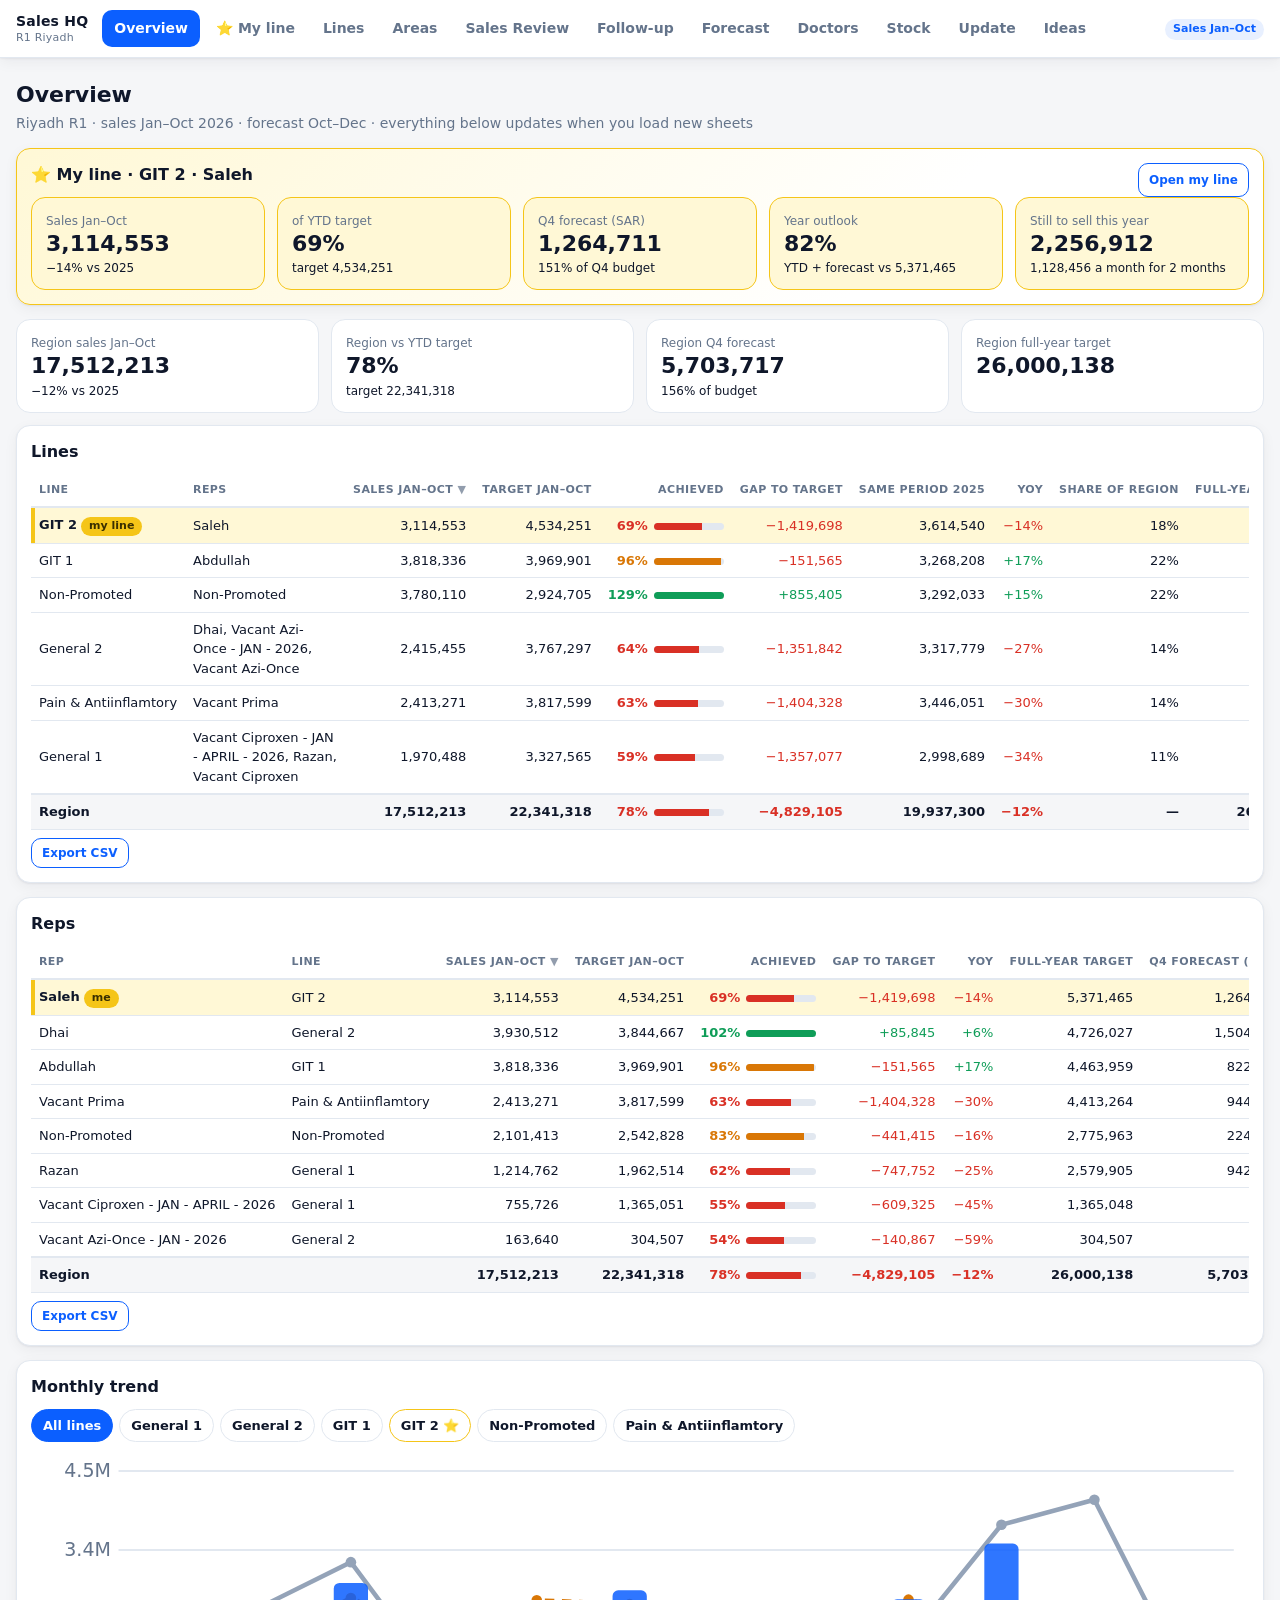
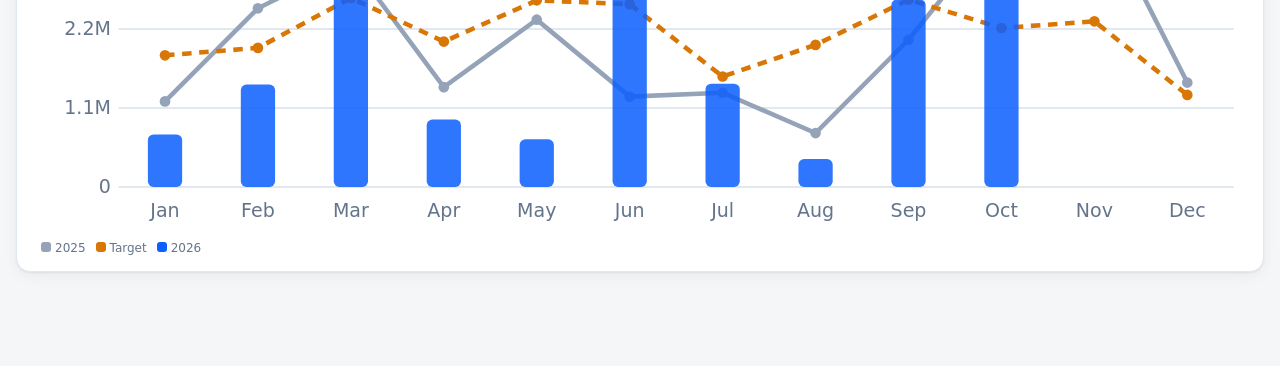
